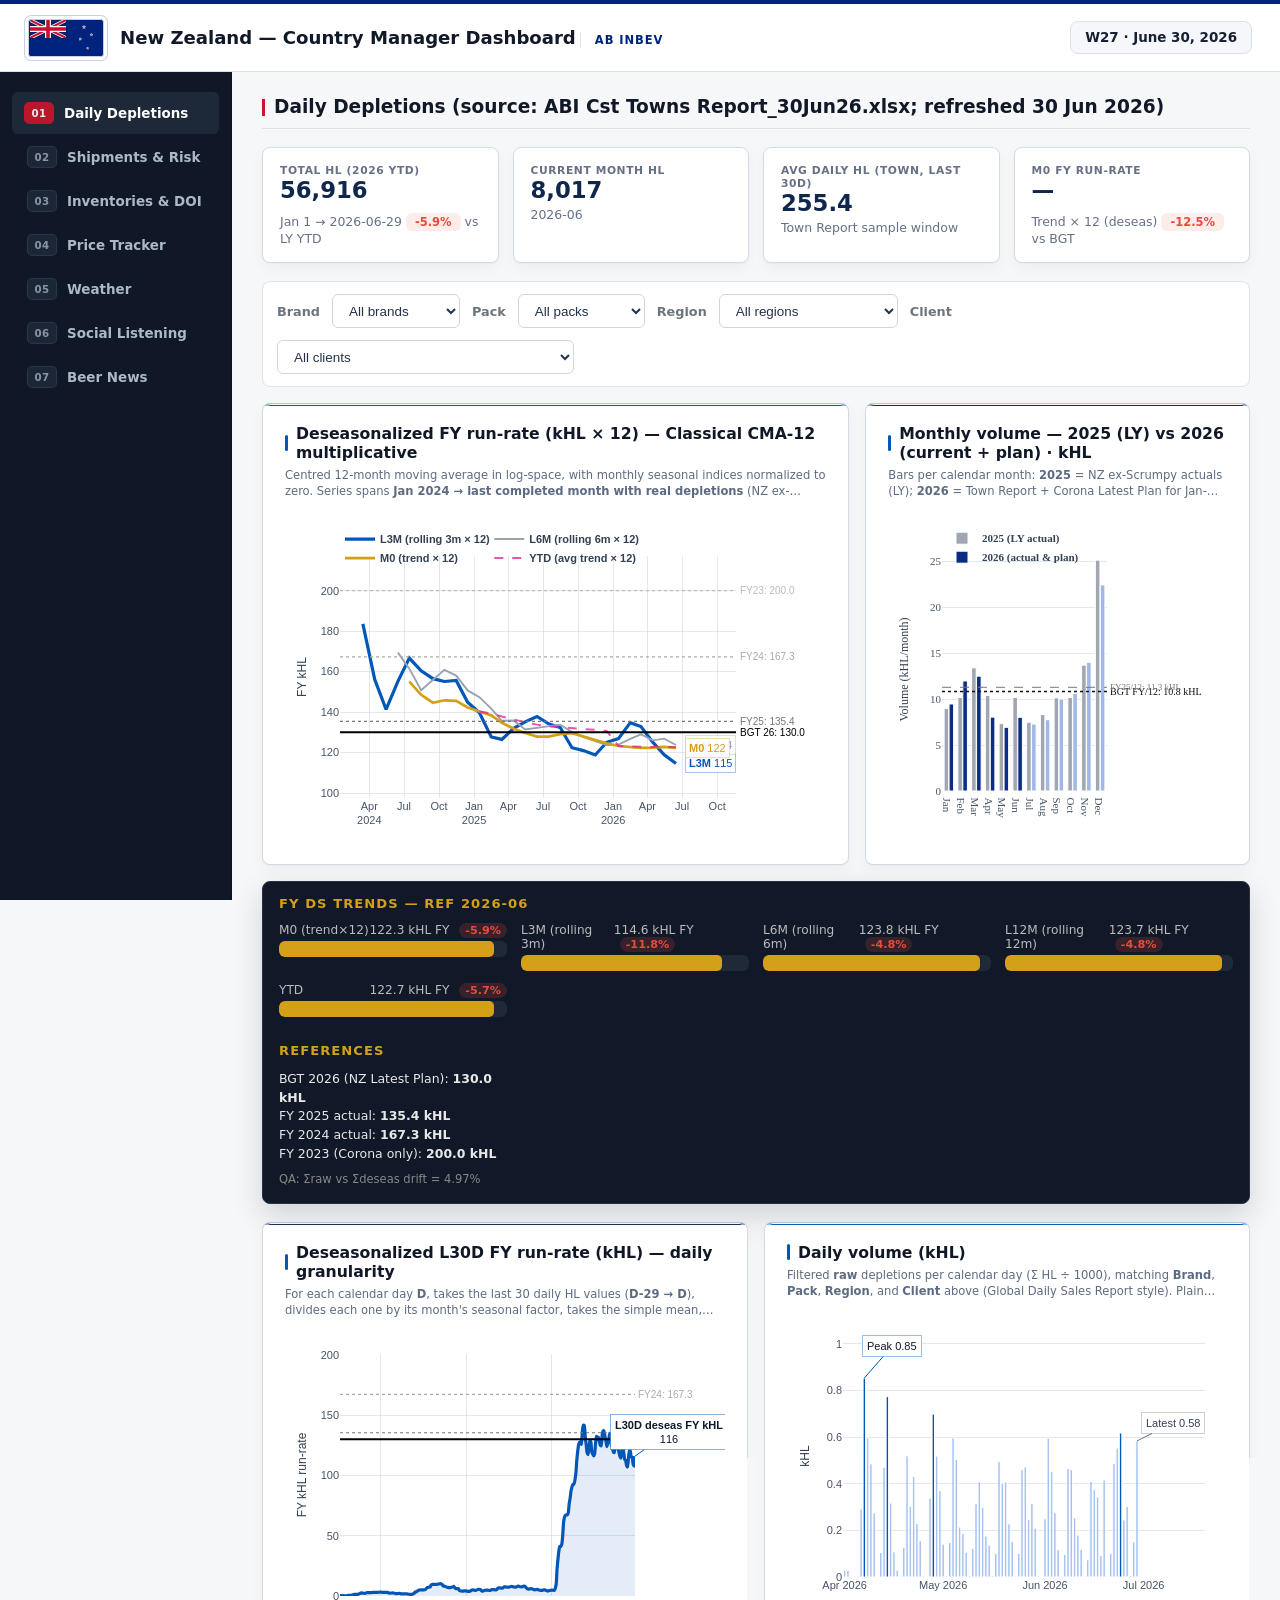
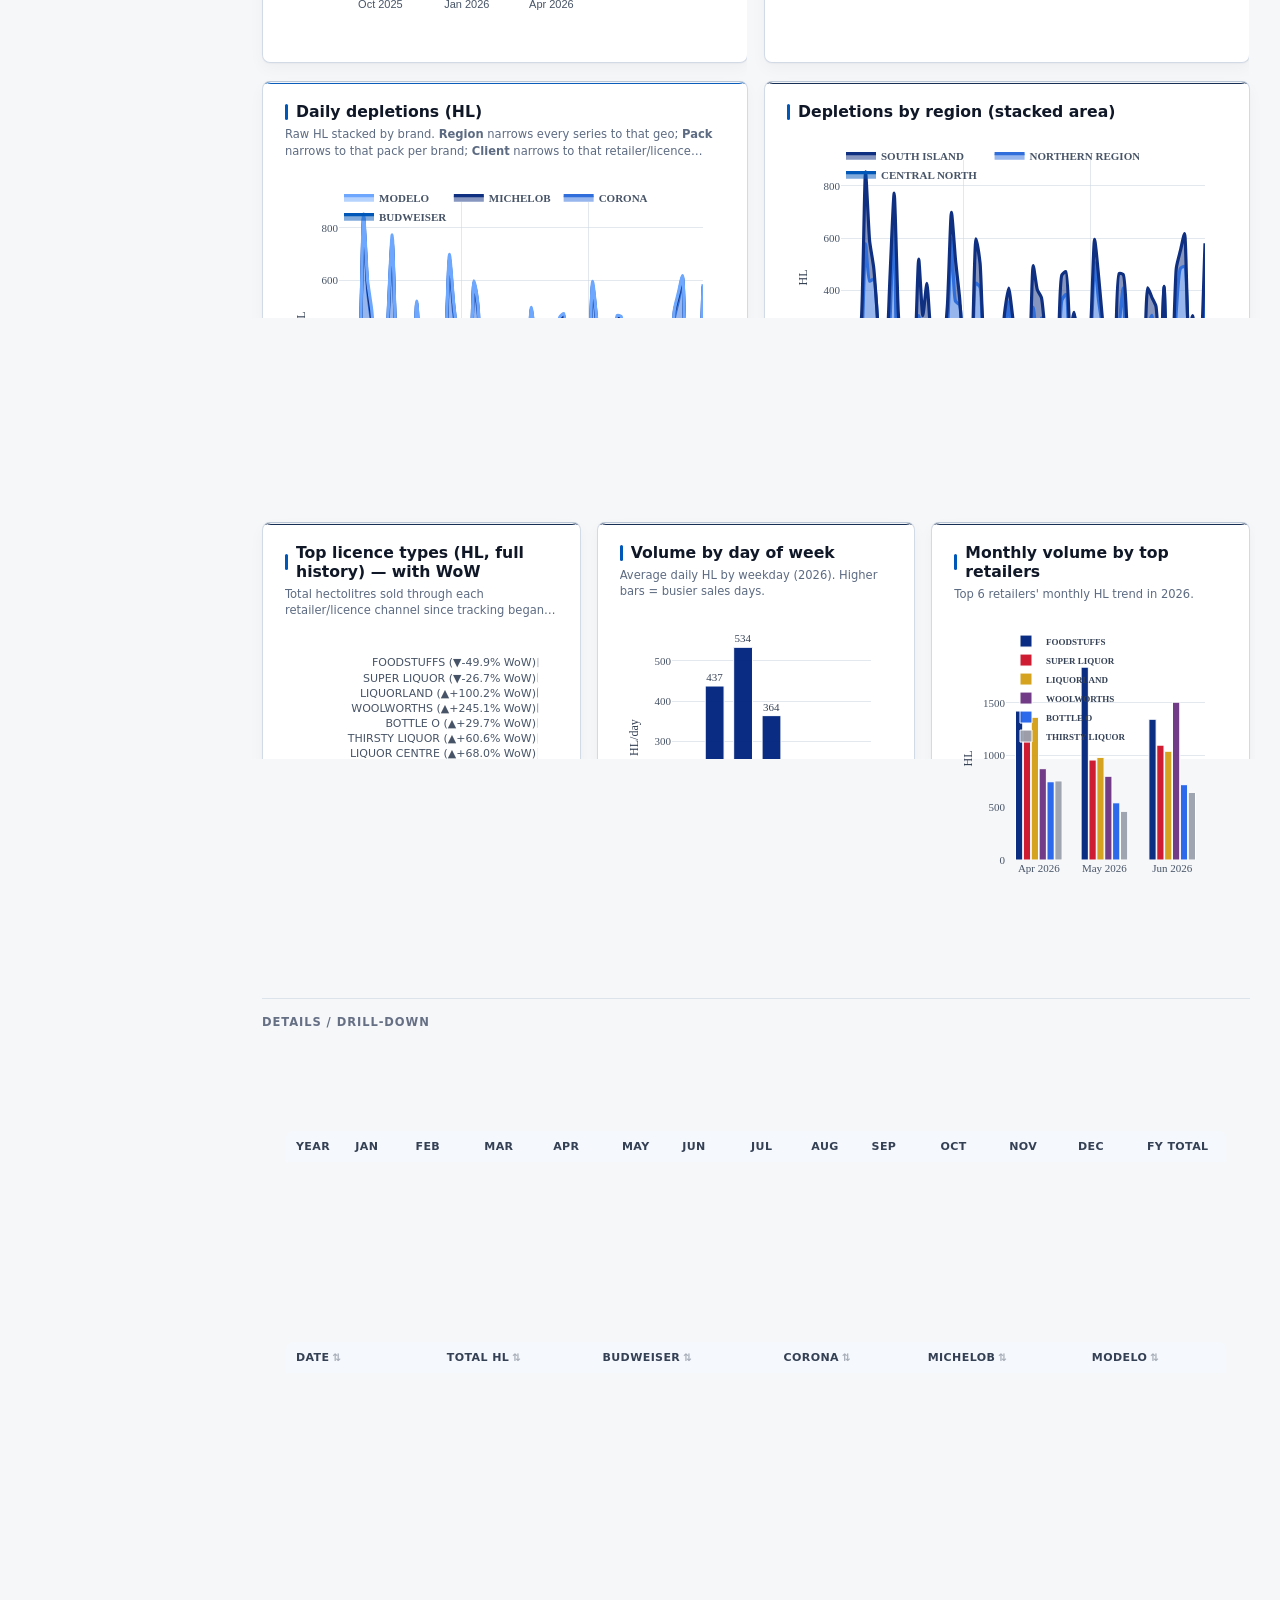
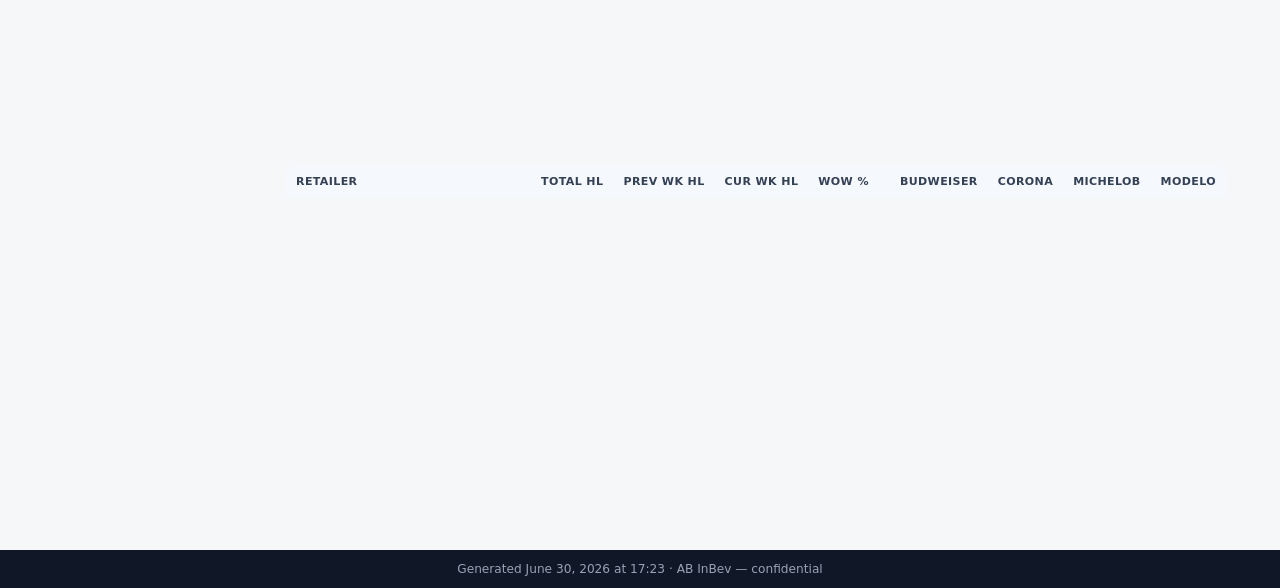
==== index.html @ 2a9cae38 "Update NZ dashboard W27" ====
<!DOCTYPE html>
<html lang="en">
<head>
<meta charset="UTF-8">
<meta name="viewport" content="width=device-width, initial-scale=1.0">
<title>New Zealand — Country Manager Dashboard | W27 2026-06-30</title>
<script src="https://cdn.plot.ly/plotly-2.35.2.min.js"></script>
<style>
*{margin:0;padding:0;box-sizing:border-box}
:root{
  --nz-blue:#00247D;--nz-red:#CC142B;--abi-gold:#D4A017;
  --positive:#27AE60;--negative:#E74C3C;--neutral:#6C757D;
  --bg-light:#F4F6F9;--card:#FFF;--sidebar-dark:#1A1D23;--sidebar-hover:#2D3139;
  --m1-green:#27AE60;--hnk-purple:#6C3483;
  --corona:#FDB813;--budweiser:#C8102E;--michelob:#002855;--modelo:#C5913C;--stella:#9B1B30;
}
body{font-family:'Segoe UI',system-ui,-apple-system,sans-serif;background:var(--bg-light);color:#333;display:flex;flex-direction:column;min-height:100vh}
header{background:var(--nz-blue);color:#fff;display:flex;align-items:center;padding:0 24px;height:72px;gap:16px;position:sticky;top:0;z-index:100;box-shadow:0 2px 10px rgba(0,0,0,.18)}
header svg{flex-shrink:0;width:74px !important;height:37px !important;aspect-ratio:2/1;display:block;background:#00247D;border:1px solid #C9D3E0;border-radius:3px;box-shadow:0 0 0 3px #FFFFFF,0 1px 2px rgba(16,24,40,.14)}
header h1{font-size:1.28rem;font-weight:600;flex:1;letter-spacing:.02em}
header .abi-mark{font-size:.72rem;font-weight:700;color:var(--abi-gold);text-transform:uppercase;letter-spacing:.12em;border-left:1px solid rgba(255,255,255,.25);padding-left:14px;margin-left:4px}
header .week-badge{background:rgba(255,255,255,.12);padding:7px 16px;border-radius:22px;font-size:.84rem;white-space:nowrap;border:1px solid rgba(255,255,255,.2)}
.layout{display:flex;flex:1;min-height:0}
nav{width:228px;min-width:228px;background:var(--sidebar-dark);color:#b8bcc4;padding:14px 0;position:sticky;top:72px;height:calc(100vh - 72px);overflow-y:auto;border-right:1px solid #0f1114}
nav a{display:flex;align-items:center;gap:10px;padding:11px 20px;color:#9aa0ac;text-decoration:none;font-size:.87rem;border-left:3px solid transparent;transition:background .15s,color .15s,border-color .15s}
nav a:hover,nav a.active{background:var(--sidebar-hover);color:#fff;border-left-color:var(--nz-red)}
nav a .icon{font-size:1.05rem;width:24px;text-align:center;opacity:.9}
main{flex:1;padding:22px 26px;max-width:calc(100vw - 228px);overflow-x:auto}
.section{display:none;animation:fade .25s ease}
.section.active{display:block}
@keyframes fade{from{opacity:.55}to{opacity:1}}
.cards{display:grid;grid-template-columns:repeat(auto-fit,minmax(170px,1fr));gap:14px;margin-bottom:20px}
.card{background:var(--card);border-radius:11px;padding:18px 20px;box-shadow:0 1px 5px rgba(0,0,0,.07);border:1px solid #e8ebf0}
.card .label{font-size:.74rem;color:var(--neutral);text-transform:uppercase;letter-spacing:.55px;margin-bottom:5px;font-weight:600}
.card .value{font-size:1.55rem;font-weight:700;color:var(--nz-blue);line-height:1.15}
.card .sub{font-size:.8rem;color:var(--neutral);margin-top:4px}
.card .badge{display:inline-block;padding:2px 9px;border-radius:10px;font-size:.72rem;font-weight:600;margin-top:6px}
.badge-pos{background:#e8f8ee;color:var(--positive)}
.badge-neg{background:#fdecea;color:var(--negative)}
.badge-warn{background:#fff8e6;color:#c27c00}
.chart-container{background:var(--card);border-radius:11px;padding:18px 20px;margin-bottom:18px;box-shadow:0 1px 5px rgba(0,0,0,.06);border:1px solid #e8ebf0;overflow:hidden}
.chart-title{font-size:1.02rem;font-weight:600;margin-bottom:4px;color:var(--nz-blue)}
.chart-subtitle{font-size:.72rem;color:var(--neutral);margin-bottom:12px;font-style:italic;line-height:1.4}
.filters{display:flex;gap:12px;margin-bottom:14px;flex-wrap:wrap;align-items:center}
.filters select{padding:7px 12px;border:1px solid #cfd4dc;border-radius:7px;font-size:.84rem;background:#fff}
.filters label{font-size:.8rem;color:var(--neutral);font-weight:600}
.depl-filters-bar{margin-top:4px;margin-bottom:16px;padding:12px 14px;background:#f8fafc;border:1px solid #e5e7eb;border-radius:10px}
table.data-tbl{width:100%;border-collapse:collapse;font-size:.8rem}
table.data-tbl th{padding:9px 10px;text-align:left;font-weight:600;border-bottom:2px solid #dee2e6;white-space:nowrap}
table.data-tbl td{padding:7px 10px;border-bottom:1px solid #eef0f4}
table.data-tbl tr:hover td{background:#f7f9fc}
table.data-tbl th.sortable{cursor:pointer;user-select:none;position:relative}
table.data-tbl th.sortable:hover{background:#e2e6ed}
table.data-tbl th.sortable .sort-icon{font-size:.65rem;opacity:.4;margin-left:3px}
table.data-tbl th.sortable.asc .sort-icon{opacity:1}
table.data-tbl th.sortable.desc .sort-icon{opacity:1}
.scroll-tbl{max-height:420px;overflow:auto;border:1px solid #e4e7ed;border-radius:8px}
.scroll-tbl table.data-tbl th{position:sticky;top:0;z-index:2;background:#fff}
.status-ok{color:var(--positive);font-weight:700}
.status-okx{color:#c27c00;font-weight:700}
.status-nok{color:var(--negative);font-weight:700}
.th-abi{background:var(--nz-blue)!important;color:#fff!important}
.th-m1{background:#5a5f66!important;color:#fff!important}
.th-hnk{background:var(--hnk-purple)!important;color:#fff!important}
.insight-box{background:linear-gradient(135deg,#eef2fb,#fff);border:1px solid #d4dcf0;border-radius:10px;padding:18px 20px;margin:16px 0}
.insight-box h3{font-size:.95rem;color:var(--nz-blue);margin-bottom:8px}
.insight-box p{font-size:.84rem;line-height:1.55;color:#444}
.gr-alert{border-left:4px solid var(--negative);background:#fff5f5}
.depl-main-row{display:flex;gap:18px;align-items:stretch;flex-wrap:wrap}
.depl-chart-wrap{flex:1;min-width:280px}
.fy-side-panel{width:300px;min-width:260px;background:#2C2C2C;color:#e8e8e8;border-radius:10px;padding:16px 18px;box-shadow:inset 0 0 0 1px #444}
.fy-side-panel h4{font-size:.82rem;text-transform:uppercase;letter-spacing:.08em;color:var(--abi-gold);margin-bottom:14px}
.fy-bar-row{margin-bottom:12px}
.fy-bar-label{display:flex;justify-content:space-between;font-size:.76rem;color:#bbb;margin-bottom:4px}
.fy-bar-track{height:22px;background:#1a1a1a;border-radius:5px;overflow:hidden;position:relative}
.fy-bar-fill{height:100%;border-radius:5px;background:linear-gradient(90deg,#3d5a99,var(--abi-gold));transition:width .4s ease}
.fy-bar-val{font-size:.78rem;margin-top:4px;color:#ccc;display:flex;justify-content:space-between;align-items:center}
.fy-badge{font-size:.68rem;padding:2px 7px;border-radius:8px;font-weight:700}
.risky{background:#fff5f5!important}
.news-card{background:var(--card);border-radius:10px;padding:18px 20px;margin-bottom:14px;box-shadow:0 1px 4px rgba(0,0,0,.06);border-left:4px solid var(--nz-blue)}
.news-card.high{border-left-color:var(--nz-red)}
.news-card.medium{border-left-color:var(--abi-gold)}
.news-card h3{font-size:1rem;margin-bottom:6px}
.news-card h3 a{color:#1a1a1a;text-decoration:none}
.news-card h3 a:hover{color:var(--nz-blue);text-decoration:underline}
.news-card .meta{font-size:.76rem;color:var(--neutral);margin-bottom:8px}
.news-card .meta a{color:var(--nz-blue)}
.news-card p{font-size:.86rem;line-height:1.5;color:#555}
.exec-box{background:var(--nz-blue);color:#fff;border-radius:10px;padding:22px;margin-top:18px}
.exec-box h3{font-size:1.02rem;margin-bottom:12px;color:var(--abi-gold)}
.exec-box li{margin-bottom:8px;font-size:.88rem;line-height:1.5}
.weather-frame-wrap{background:var(--card);border-radius:11px;border:1px solid #e8ebf0;box-shadow:0 1px 5px rgba(0,0,0,.06);overflow:hidden;height:calc(100vh - 180px);min-height:720px}
.weather-frame-wrap iframe{width:100%;height:100%;border:0;display:block;background:#f4f5f6}
.section-title{font-size:1.28rem;font-weight:700;color:var(--nz-blue);margin-bottom:18px;padding-bottom:10px;border-bottom:2px solid var(--nz-blue)}
.social-post{background:var(--card);border-radius:8px;padding:12px;margin-bottom:10px;box-shadow:0 1px 3px rgba(0,0,0,.05);display:flex;gap:12px;align-items:flex-start;border:1px solid #eef0f4}
.social-post .sent-badge{width:7px;min-height:36px;border-radius:4px;flex-shrink:0}
.sent-pos{background:var(--positive)}
.sent-neg{background:var(--negative)}
.sent-neu{background:var(--neutral)}
.social-post .text{flex:1;font-size:.8rem;color:#555;line-height:1.4}
.social-post .brand-tag{font-size:.74rem;font-weight:600;color:var(--nz-blue)}
.competitor-card{background:var(--card);border-radius:10px;padding:15px;margin-bottom:11px;box-shadow:0 1px 4px rgba(0,0,0,.05);border:1px solid #eef0f4}
.stock-doi-row{display:flex;gap:18px;align-items:stretch;flex-wrap:wrap}
.stock-doi-row>.chart-container{flex:1;min-width:300px}
footer{background:var(--sidebar-dark);color:#777;text-align:center;padding:12px;font-size:.76rem;margin-top:auto}
@media(max-width:960px){nav{display:none}main{max-width:100vw;padding:16px}.weather-frame-wrap{height:calc(100vh - 200px);min-height:560px}.fy-side-panel{width:100%}.stock-doi-row{flex-direction:column}}

.badge-warn{background:#FFF4D6;color:#7A5800}
.fy-pos{background:rgba(39,174,96,.18);color:#27AE60;padding:1px 6px;border-radius:8px;font-size:.7rem;font-weight:700;margin-left:6px}
.fy-neg{background:rgba(231,76,60,.18);color:#E74C3C;padding:1px 6px;border-radius:8px;font-size:.7rem;font-weight:700;margin-left:6px}
.fy-bar-fill{display:block;height:100%;border-radius:5px}


/* Executive visual refresh - presentation only, no data changes */
:root{
  --page-bg:#EEF2F6;
  --surface:#FFFFFF;
  --surface-soft:#F8FAFC;
  --ink:#162033;
  --muted:#667085;
  --line:#D9E1EA;
  --line-soft:#E8EDF3;
  --nav-ink:#263247;
  --shadow-sm:0 1px 2px rgba(16,24,40,.05);
  --shadow-md:0 10px 24px rgba(16,24,40,.08);
}
html{background:var(--page-bg)}
body{
  background:radial-gradient(circle at top left,rgba(0,36,125,.08),transparent 340px),
             linear-gradient(180deg,#F8FAFC 0%,var(--page-bg) 34%,#EAF0F6 100%);
  color:var(--ink);
  font-family:Aptos,'Segoe UI',system-ui,-apple-system,BlinkMacSystemFont,sans-serif;
}
header{
  height:76px;
  padding:0 28px;
  background:linear-gradient(90deg,#071A35 0%,#002B70 52%,#083E7D 100%);
  border-bottom:1px solid rgba(255,255,255,.12);
  box-shadow:0 12px 30px rgba(7,26,53,.18);
}
header svg{
  width:76px!important;
  height:38px!important;
  border-radius:6px;
  border:1px solid rgba(255,255,255,.75);
  box-shadow:0 8px 18px rgba(0,0,0,.18);
}
header h1{font-size:1.16rem;font-weight:650;letter-spacing:0}
header .abi-mark{color:#F2C94C;border-left:1px solid rgba(255,255,255,.22);letter-spacing:.10em}
header .week-badge{
  border-radius:6px;
  padding:8px 14px;
  background:rgba(255,255,255,.10);
  border:1px solid rgba(255,255,255,.22);
  box-shadow:inset 0 1px 0 rgba(255,255,255,.12);
}
.layout{background:transparent}
nav{
  width:236px;
  min-width:236px;
  top:76px;
  height:calc(100vh - 76px);
  padding:18px 12px;
  background:rgba(255,255,255,.94);
  color:var(--nav-ink);
  border-right:1px solid var(--line);
  box-shadow:8px 0 26px rgba(16,24,40,.05);
}
nav a{
  min-height:42px;
  margin:2px 0;
  padding:10px 12px;
  color:#4B5565;
  border-left:0;
  border-radius:8px;
  font-weight:600;
  letter-spacing:0;
}
nav a:hover{background:#F2F6FB;color:#102A56}
nav a.active{
  background:#EAF1FC;
  color:#0B3472;
  border-left:0;
  box-shadow:inset 0 0 0 1px #C9D8F0;
}
nav a.active::after{
  content:'';
  margin-left:auto;
  width:6px;
  height:6px;
  border-radius:50%;
  background:var(--nz-red);
}
nav a .icon{
  width:26px;
  height:26px;
  display:inline-grid;
  place-items:center;
  border-radius:7px;
  background:#EEF3FA;
  color:#183B70;
  font-size:.72rem;
  font-weight:800;
  line-height:1;
}
nav a.active .icon{background:#0B3472;color:#fff}
main{max-width:calc(100vw - 236px);padding:28px 34px 34px}
.section{animation:fade .18s ease}
.section-title{
  margin:0 0 18px;
  padding:0 0 12px;
  border-bottom:1px solid var(--line);
  color:#12294B;
  font-size:1.22rem;
  font-weight:700;
  letter-spacing:0;
}
.section-title::before{
  content:'';
  display:inline-block;
  width:4px;
  height:19px;
  margin-right:10px;
  border-radius:3px;
  background:var(--nz-red);
  vertical-align:-3px;
}
.cards{gap:16px;margin-bottom:20px;grid-template-columns:repeat(auto-fit,minmax(190px,1fr))}
.card,.chart-container,.competitor-card,.social-post,.news-card,.insight-box,.exec-box,.weather-frame-wrap,.fy-side-panel{border-radius:8px}
.card{
  position:relative;
  padding:18px 18px 17px;
  background:linear-gradient(180deg,#FFFFFF 0%,#FBFCFE 100%);
  border:1px solid var(--line-soft);
  box-shadow:var(--shadow-sm);
}
.card::before{
  content:'';
  position:absolute;
  top:0;
  left:0;
  right:0;
  height:3px;
  border-radius:8px 8px 0 0;
  background:linear-gradient(90deg,#0B3472,#CC142B,#D4A017);
  opacity:.82;
}
.card .label,.card .lbl{color:#667085;font-size:.68rem;letter-spacing:.08em;text-transform:uppercase;font-weight:700}
.card .value,.card .val{color:#102A56;font-size:1.48rem;font-weight:750;line-height:1.15}
.card .sub{color:#667085}
.card .badge,.badge-pos,.badge-neg,.badge-warn{border-radius:999px;font-weight:700}
.chart-container{
  padding:20px 22px;
  margin-bottom:20px;
  background:rgba(255,255,255,.96);
  border:1px solid var(--line-soft);
  box-shadow:var(--shadow-sm);
}
.chart-container:hover,.card:hover{box-shadow:var(--shadow-md)}
.chart-title{color:#182B49;font-size:.98rem;font-weight:700;letter-spacing:0}
.chart-subtitle{
  max-width:1180px;
  color:#697386;
  font-size:.73rem;
  font-style:normal;
  line-height:1.45;
}
.filters,.depl-filters-bar{
  background:rgba(255,255,255,.82);
  border:1px solid var(--line-soft);
  border-radius:8px;
  padding:12px 14px;
  box-shadow:var(--shadow-sm);
}
.filters select{min-height:34px;border-radius:7px;border-color:#CBD5E1;color:#24324A}
.scroll-tbl{border-radius:8px;border:1px solid var(--line-soft)}
table.data-tbl{font-size:.78rem}
table.data-tbl th{
  padding:10px 11px;
  background:#F5F8FC;
  color:#344054;
  border-bottom:1px solid #D9E1EA;
  font-size:.72rem;
  text-transform:uppercase;
  letter-spacing:.04em;
}
table.data-tbl td{padding:9px 11px;color:#344054;border-bottom:1px solid #EEF2F6}
table.data-tbl tr:nth-child(even) td{background:#FBFCFE}
table.data-tbl tr:hover td{background:#EEF5FF}
.scroll-tbl table.data-tbl th{background:#F5F8FC}
.th-abi{background:#123A70!important}.th-m1{background:#475467!important}.th-hnk{background:#6C3483!important}
.fy-side-panel{
  background:linear-gradient(180deg,#172033 0%,#101828 100%);
  border:1px solid rgba(255,255,255,.08);
  box-shadow:var(--shadow-md);
}
.fy-bar-track{border-radius:6px;background:#0B1220}
.fy-bar-fill{background:linear-gradient(90deg,#0B5CAD,#D4A017)}
.insight-box,.competitor-card,.social-post,.news-card{
  background:#FFFFFF;
  border:1px solid var(--line-soft);
  box-shadow:var(--shadow-sm);
}
.insight-box{background:#FFFFFF}
.insight-box h3{color:#123A70}
.news-card{border-left:4px solid #123A70}
.news-card.abi{border-left-color:#D4A017}
.news-card.competitor{border-left-color:#6C3483}
.news-card.craft{border-left-color:#0B7A75}
.news-card.market{border-left-color:#3B82F6}
.news-card.regulatory{border-left-color:#CC142B}
.news-card h3{font-size:.98rem;line-height:1.3}
.news-card p{color:#475467;line-height:1.55}
.exec-box{
  background:linear-gradient(135deg,#102A56,#071A35);
  box-shadow:var(--shadow-md);
}
.weather-frame-wrap{border:1px solid var(--line-soft);box-shadow:var(--shadow-sm)}
footer{background:#101828;color:#98A2B3}
@media(max-width:1100px){
  #sec-prices div[style*="grid-template-columns:1fr 1fr"]{grid-template-columns:1fr!important}
}
@media(max-width:960px){
  header{min-height:82px;height:auto;padding:12px 16px;flex-wrap:wrap}
  header h1{font-size:1rem;min-width:220px}
  header .week-badge{margin-left:92px}
  nav{display:none}
  main{max-width:100vw;padding:18px 16px 28px}
  .cards{grid-template-columns:1fr}
  .chart-container{padding:16px}
}

/* Executive visual refresh v2 - data visualization polish only */
body{
  background:#F6F7F9;
  color:#172033;
}
header{
  height:72px;
  padding:0 28px;
  background:#FFFFFF;
  color:#172033;
  border-top:4px solid #00247D;
  border-bottom:1px solid #D9E1EA;
  box-shadow:none;
}
header svg{
  width:72px!important;
  height:36px!important;
  border-radius:4px;
  border:1px solid #D8DEE8;
  box-shadow:none;
}
header h1{
  color:#111827;
  font-size:1.13rem;
  font-weight:700;
}
header .abi-mark{
  color:#00247D;
  border-left:1px solid #D9E1EA;
  letter-spacing:.08em;
}
header .week-badge{
  color:#172033;
  background:#F5F7FA;
  border:1px solid #D9E1EA;
  border-radius:8px;
  box-shadow:none;
  font-weight:650;
}
nav{
  width:232px;
  min-width:232px;
  top:72px;
  height:calc(100vh - 72px);
  padding:18px 12px;
  background:#101828;
  color:#D0D5DD;
  border-right:1px solid #0B1220;
  box-shadow:none;
}
nav a{
  min-height:42px;
  padding:10px 12px;
  color:#AEB7C5;
  border-left:3px solid transparent;
  border-radius:6px;
  font-size:.84rem;
  font-weight:600;
}
nav a:hover{
  background:#172033;
  color:#FFFFFF;
}
nav a.active{
  background:#1D2939;
  color:#FFFFFF;
  border-left-color:#CC142B;
  box-shadow:none;
}
nav a.active::after{display:none}
nav a .icon{
  width:30px;
  height:22px;
  border-radius:5px;
  background:#1D2939;
  color:#98A2B3;
  border:1px solid rgba(255,255,255,.08);
  font-size:.64rem;
  font-weight:750;
  letter-spacing:.04em;
}
nav a.active .icon{
  background:#CC142B;
  color:#FFFFFF;
  border-color:#CC142B;
}
main{
  max-width:calc(100vw - 232px);
  padding:24px 30px 34px;
}
.section-title{
  margin:0 0 18px;
  padding:0 0 11px;
  border-bottom:1px solid #D9E1EA;
  color:#111827;
  font-size:1.16rem;
  font-weight:750;
}
.section-title::before{
  width:3px;
  height:17px;
  margin-right:9px;
  border-radius:0;
  background:#CC142B;
}
.cards{
  gap:14px;
  margin-bottom:18px;
  grid-template-columns:repeat(auto-fit,minmax(180px,1fr));
}
.card,
.chart-container,
.competitor-card,
.social-post,
.news-card,
.insight-box,
.exec-box,
.weather-frame-wrap,
.fy-side-panel{
  border-radius:8px;
}
.card{
  padding:16px 17px;
  background:#FFFFFF;
  border:1px solid #DDE3EA;
  box-shadow:none;
}
.card::before{display:none}
.card:hover,
.chart-container:hover{
  box-shadow:none;
}
.card .label,
.card .lbl{
  color:#667085;
  font-size:.67rem;
  letter-spacing:.055em;
  text-transform:uppercase;
  font-weight:750;
}
.card .value,
.card .val{
  color:#0F274F;
  font-size:1.42rem;
  font-weight:760;
}
.card .sub{
  color:#667085;
  font-size:.78rem;
}
.chart-container{
  padding:18px 20px;
  margin-bottom:18px;
  background:#FFFFFF;
  border:1px solid #DDE3EA;
  box-shadow:none;
}
.chart-title{
  color:#111827;
  font-size:.96rem;
  font-weight:750;
}
.chart-subtitle{
  color:#667085;
  font-size:.72rem;
  line-height:1.42;
}
.filters,
.depl-filters-bar{
  background:#FFFFFF;
  border:1px solid #DDE3EA;
  border-radius:8px;
  box-shadow:none;
}
.filters select{
  border-color:#D0D5DD;
  border-radius:6px;
}
.scroll-tbl{
  border:1px solid #DDE3EA;
  border-radius:8px;
}
table.data-tbl{
  font-size:.77rem;
}
table.data-tbl th{
  padding:9px 10px;
  background:#F8FAFC;
  color:#344054;
  border-bottom:1px solid #D0D5DD;
  font-size:.69rem;
  letter-spacing:.035em;
  text-transform:uppercase;
}
table.data-tbl td{
  padding:8px 10px;
  color:#344054;
  border-bottom:1px solid #EEF2F6;
}
table.data-tbl tr:nth-child(even) td{
  background:#FCFCFD;
}
table.data-tbl tr:hover td{
  background:#F3F6FA;
}
.th-abi{background:#0F274F!important}
.th-m1{background:#475467!important}
.th-hnk{background:#5B2A86!important}
.badge-pos,
.badge-neg,
.badge-warn,
.card .badge{
  border-radius:6px;
  font-weight:700;
}
.fy-side-panel{
  background:#111827;
  border:1px solid #1F2937;
  box-shadow:none;
}
.fy-bar-track{
  background:#1F2937;
}
.fy-bar-fill{
  background:#D4A017;
}
.insight-box,
.competitor-card,
.social-post,
.news-card{
  background:#FFFFFF;
  border:1px solid #DDE3EA;
  box-shadow:none;
}
.insight-box{
  background:#F8FAFC;
}
.news-card{
  border-left:3px solid #00247D;
  padding:16px 18px;
}
.news-card h3{
  color:#111827;
  font-size:.95rem;
  line-height:1.32;
}
.news-card p{
  color:#475467;
  line-height:1.5;
}
.exec-box{
  background:#0F274F;
  box-shadow:none;
}
.weather-frame-wrap{
  border:1px solid #DDE3EA;
  box-shadow:none;
}
footer{
  background:#101828;
  color:#98A2B3;
}
@media(max-width:960px){
  header{min-height:78px;height:auto;padding:12px 16px}
  header .week-badge{margin-left:88px}
  main{max-width:100vw;padding:18px 16px 28px}
  .cards{grid-template-columns:1fr}
}


/* Executive UX workbench - layout only, no data or backend changes */
.ux-grid{display:grid;gap:16px;align-items:stretch;margin:0 0 18px}
.ux-grid>.chart-container,.ux-grid>.weather-frame-wrap,.ux-grid>.insight-box,.ux-grid>.exec-box{min-width:0;margin:0!important}
.ux-grid-60-40{grid-template-columns:minmax(0,1.45fr) minmax(330px,.95fr)}
.ux-grid-65-35{grid-template-columns:minmax(0,1.65fr) minmax(320px,.85fr)}
.ux-grid-55-45{grid-template-columns:minmax(0,1.2fr) minmax(330px,1fr)}
.ux-grid-2{grid-template-columns:repeat(2,minmax(0,1fr))}
.ux-grid-3{grid-template-columns:repeat(3,minmax(0,1fr))}
.ux-drilldown{border-top:1px solid #DDE3EA;padding-top:16px;margin-top:4px}
.ux-drilldown::before{content:'Details / drill-down';display:block;margin:0 0 12px;color:#667085;font-size:.72rem;font-weight:800;letter-spacing:.08em;text-transform:uppercase}
.ux-compact-chart .chart-subtitle,.ux-layout-ready .chart-subtitle{display:-webkit-box;-webkit-line-clamp:2;-webkit-box-orient:vertical;overflow:hidden}
.ux-layout-ready .chart-container{overflow:hidden}
#sec-depletions .ux-grid-60-40 + .ux-fy-strip{margin:-2px 0 18px}
#sec-depletions .ux-fy-strip .fy-side-panel{width:auto;min-width:0;padding:14px 16px;display:grid;grid-template-columns:repeat(4,minmax(130px,1fr));gap:12px 14px;align-items:start}
#sec-depletions .ux-fy-strip .fy-side-panel h4{grid-column:1/-1;margin:0}
#sec-depletions .ux-fy-strip .fy-bar-row{margin:0}
#sec-depletions .ux-fy-strip .fy-bar-track{height:16px}
#sec-social .social-post{min-height:0;align-items:flex-start}
#sec-social .social-post .text{display:-webkit-box;-webkit-line-clamp:3;-webkit-box-orient:vertical;overflow:hidden}
#sec-social .ux-social-posts{max-height:420px;overflow:auto}
#sec-news .ux-news-main{display:grid;grid-template-columns:minmax(0,1.55fr) minmax(330px,.85fr);gap:18px;align-items:start}
#sec-news .ux-news-feed,#sec-news .ux-news-aside,#sec-news .ux-news-radar{min-width:0}
#sec-news .ux-news-feed{max-height:820px;overflow:auto;padding-right:4px}
#sec-news .ux-news-aside{position:sticky;top:92px;display:flex;flex-direction:column;gap:12px;max-height:820px;overflow:auto}
#sec-news .ux-news-radar{display:grid;grid-template-columns:repeat(3,minmax(0,1fr));gap:12px;margin-top:18px}
#sec-news .news-card,#sec-news .insight-box,#sec-news .competitor-card,#sec-news .exec-box{margin:0 0 12px!important}
#sec-news .news-card p{display:-webkit-box;-webkit-line-clamp:2;-webkit-box-orient:vertical;overflow:hidden}
#sec-news .competitor-card{min-height:96px}
#sec-weather .weather-frame-wrap{height:680px!important;min-height:620px!important}
.ux-short-table .scroll-tbl,.ux-short-table.scroll-tbl{max-height:310px!important}
.ux-hidden-heading{display:none!important}
@media(max-width:1180px){
  .ux-grid-60-40,.ux-grid-65-35,.ux-grid-55-45,.ux-grid-2,.ux-grid-3,#sec-news .ux-news-main,#sec-news .ux-news-radar{grid-template-columns:1fr}
  #sec-news .ux-news-aside{position:static}
  #sec-depletions .ux-fy-strip .fy-side-panel{grid-template-columns:repeat(2,minmax(130px,1fr))}
}
@media(max-width:640px){
  #sec-depletions .ux-fy-strip .fy-side-panel{grid-template-columns:1fr}
  #sec-weather .weather-frame-wrap{height:620px!important}
}


/* Executive chart aesthetic finish - presentation only, no data/backend changes */
header svg{
  width:76px!important;
  height:38px!important;
  aspect-ratio:2/1;
  display:block;
  object-fit:cover;
  background:#00247D;
  border:1px solid #C7D0DD!important;
  border-radius:3px!important;
  box-shadow:0 0 0 3px #FFFFFF,0 0 0 4px #C9D3E0,0 1px 2px rgba(16,24,40,.14)!important;
}
.card,
.chart-container,
.insight-box,
.competitor-card,
.social-post,
.news-card,
.weather-frame-wrap{
  border-color:#D2DAE5!important;
  box-shadow:0 1px 2px rgba(16,24,40,.045),0 6px 16px rgba(16,24,40,.035)!important;
}
.chart-container{
  position:relative;
  overflow:hidden;
  padding:20px 22px 22px;
  background:#FFFFFF!important;
  border-top-color:#B9C5D4!important;
  box-shadow:0 1px 2px rgba(16,24,40,.045),0 6px 16px rgba(16,24,40,.035),inset 0 1px 0 #FFFFFF!important;
}
.ux-grid>.chart-container{margin:0!important}
.chart-container::before{
  content:'';
  position:absolute;
  top:0;
  left:0;
  right:0;
  height:2px;
  background:#0F274F;
  opacity:.96;
  pointer-events:none;
}
.chart-container::after{
  content:'';
  position:absolute;
  inset:0;
  border-radius:8px;
  box-shadow:inset 0 1px 0 rgba(255,255,255,.95);
  pointer-events:none;
}
.chart-container:has(#chart-deseas-main)::before,
.chart-container:has(#chart-daily-volume)::before,
.chart-container:has(#chart-daily)::before{background:#0057B8}
.chart-container:has(#chart-risk-origin)::before,
.chart-container:has(#chart-doi-sku)::before{background:#CC142B}
.chart-container:has(#chart-price-pack)::before,
.chart-container:has(#chart-price-pi)::before{background:#D4A017}
.chart-container:has(#chart-sentiment-donut)::before,
.chart-container:has(#chart-social-weeks)::before{background:#0B7A75}
.chart-title{
  display:flex;
  align-items:center;
  gap:8px;
  margin-bottom:5px;
  color:#101828!important;
  font-size:.98rem!important;
  font-weight:780!important;
}
.chart-title::before{
  content:'';
  width:3px;
  height:16px;
  border-radius:2px;
  background:#0057B8;
  box-shadow:none;
  flex:0 0 auto;
}
.chart-subtitle{
  color:#5D6B82!important;
  max-width:1120px;
}
.chart-container .js-plotly-plot{
  margin-top:8px;
}
.chart-container .plot-container,
.chart-container .svg-container{
  border-radius:6px;
}
.chart-container .main-svg{
  border-radius:6px;
}
.chart-container .gridlayer path{
  stroke-opacity:.55!important;
}
.chart-container .zerolinelayer path,
.chart-container .xlines-above path,
.chart-container .ylines-above path{
  stroke-opacity:.18!important;
}
.chart-container .plotly .bglayer .bg{
  fill:#FBFCFE!important;
}
.chart-container .plotly .hoverlayer .hovertext path.bg,
.chart-container .plotly .hoverlayer .hovertext rect.bg{
  fill:#101828!important;
  stroke:#101828!important;
  fill-opacity:.96!important;
  stroke-opacity:1!important;
}
.chart-container .plotly .hoverlayer .hovertext text,
.chart-container .plotly .hoverlayer .hovertext tspan{
  fill:#FFFFFF!important;
  opacity:1!important;
}
.chart-container .plotly .hoverlayer .hovertext .name{
  fill:#CBD5E1!important;
}
.chart-container .legendtext{
  font-weight:600!important;
}
.brand-logo-legend{
  display:flex;
  align-items:center;
  gap:10px;
  flex-wrap:wrap;
  margin:10px 0 0 96px;
  color:#475467;
  font-size:.70rem;
  font-weight:650;
}
.brand-logo-key{
  display:inline-flex;
  align-items:center;
  gap:6px;
  min-height:20px;
  white-space:nowrap;
}
.brand-logo-key img{
  width:auto;
  height:18px;
  display:block;
  filter:drop-shadow(0 1px 1px rgba(16,24,40,.10));
}
.brand-logo-key.abi-set{
  gap:3px;
}
.brand-logo-key.abi-set span:last-child{
  margin-left:4px;
}
.range-swatch{
  width:30px;
  height:6px;
  border-radius:999px;
  background:#D0D5DD;
  display:inline-block;
}
.scroll-tbl{
  background:#FFFFFF;
  box-shadow:inset 0 1px 0 rgba(255,255,255,.94)!important;
}
.fy-side-panel{
  border:1px solid #263244!important;
  box-shadow:0 12px 30px rgba(16,24,40,.16)!important;
}
.weather-frame-wrap{
  background:#FFFFFF!important;
}
@media(max-width:960px){
  header svg{
    width:68px!important;
    height:34px!important;
  }
  .chart-container{
    padding:17px 16px 19px;
  }
  .brand-logo-legend{
    margin-left:0;
  }
}
</style>
<script>
/* Executive Plotly polish - presentation only, no data changes */
(function(){
  if(window.__nzExecutivePlotlyPolish) return;
  window.__nzExecutivePlotlyPolish = true;

  function install(){
    if(!window.Plotly || window.Plotly.__nzExecutivePolished) return;
    window.Plotly.__nzExecutivePolished = true;
    var originalNewPlot = window.Plotly.newPlot.bind(window.Plotly);
    var originalReact = window.Plotly.react.bind(window.Plotly);

    function axis(ax){
      ax = ax || {};
      var out = {};
      Object.keys(ax).forEach(function(k){ out[k] = ax[k]; });
      out.showgrid = ax.showgrid !== false;
      out.gridcolor = 'rgba(203,213,225,.26)';
      out.gridwidth = ax.gridwidth || .5;
      out.zeroline = false;
      out.showline = ax.showline !== false;
      out.linewidth = ax.linewidth || 1;
      out.linecolor = '#D0D5DD';
      out.tickcolor = '#D0D5DD';
      out.ticks = ax.ticks || 'outside';
      out.ticklen = ax.ticklen || 3;
      out.automargin = ax.automargin !== false;
      out.tickfont = Object.assign({size:11, color:'#475467'}, ax.tickfont || {});
      out.titlefont = Object.assign({size:12, color:'#344054'}, ax.titlefont || {});
      return out;
    }

    function margins(m){
      m = m || {};
      return {
        l: Math.max(m.l || 0, 52),
        r: Math.max(m.r || 0, 22),
        t: Math.max(m.t || 0, 24),
        b: Math.max(m.b || 0, 40),
        pad: m.pad || 0
      };
    }

    function barOrientation(data){
      if(!Array.isArray(data)) return null;
      var bars = data.filter(function(t){ return t && t.type === 'bar'; });
      if(!bars.length) return null;
      return bars.some(function(t){ return t.orientation === 'h'; }) ? 'h' : 'v';
    }

    function polishLayout(layout, data){
      layout = layout || {};
      var out = {};
      Object.keys(layout).forEach(function(k){ out[k] = layout[k]; });
      out.paper_bgcolor = 'rgba(255,255,255,0)';
      out.plot_bgcolor = 'rgba(255,255,255,0)';
      out.colorway = layout.colorway || ['#0057B8','#D4A017','#667085','#27AE60','#CC142B','#7C3AED','#F2994A','#0B7A75'];
      out.bargap = layout.bargap == null ? .28 : layout.bargap;
      out.bargroupgap = layout.bargroupgap == null ? .08 : layout.bargroupgap;
      out.barcornerradius = layout.barcornerradius == null ? 3 : layout.barcornerradius;
      out.hovermode = layout.hovermode || 'x unified';
      out.separators = layout.separators || '.,';
      out.uniformtext = Object.assign({mode:'hide', minsize:10}, layout.uniformtext || {});
      out.font = Object.assign(
        {family:"Aptos, 'Segoe UI', system-ui, sans-serif", size:12, color:'#344054'},
        layout.font || {}
      );
      out.margin = margins(layout.margin);
      var hoverFont = Object.assign({color:'#FFFFFF', size:12}, (layout.hoverlabel && layout.hoverlabel.font) || {});
      hoverFont.color = '#FFFFFF';
      out.hoverlabel = Object.assign({}, layout.hoverlabel || {}, {
        bgcolor:'#101828',
        bordercolor:'#101828',
        align:'left',
        namelength:-1,
        font:hoverFont
      });
      out.legend = Object.assign(
        {orientation:'h', x:0, y:1.08, bgcolor:'rgba(255,255,255,0)', font:{size:11, color:'#475467'}},
        layout.legend || {}
      );
      out.xaxis = axis(layout.xaxis);
      out.yaxis = axis(layout.yaxis);
      out.xaxis.showline = false;
      out.yaxis.showline = false;
      out.xaxis.ticks = '';
      out.yaxis.ticks = '';
      var orient = barOrientation(data);
      if(orient === 'h') out.yaxis.showgrid = false;
      if(orient === 'v') out.xaxis.showgrid = false;
      return out;
    }

    function polishTrace(trace){
      if(!trace || typeof trace !== 'object') return trace;
      if(trace.type === 'bar'){
        trace.marker = trace.marker || {};
        trace.marker.line = trace.marker.line || {color:'#FFFFFF', width:1};
        if(trace.opacity == null) trace.opacity = .96;
        trace.cliponaxis = false;
      }
      if(trace.type === 'scatter' || (trace.mode && trace.mode.indexOf('lines') >= 0)){
        trace.line = trace.line || {};
        if(trace.line.width == null) trace.line.width = 2.4;
        trace.marker = trace.marker || {};
        if(trace.marker.size == null && trace.mode && trace.mode.indexOf('markers') >= 0) trace.marker.size = 7;
        trace.marker.line = trace.marker.line || {color:'#FFFFFF', width:1.2};
        trace.hoverlabel = trace.hoverlabel || {};
      }
      return trace;
    }

    function polishData(data){
      if(!Array.isArray(data)) return data;
      return data.map(polishTrace);
    }

    function chartId(gd){
      return typeof gd === 'string' ? gd : ((gd && gd.id) || '');
    }

    function copyLayout(layout){
      var out = {};
      layout = layout || {};
      Object.keys(layout).forEach(function(k){ out[k] = layout[k]; });
      return out;
    }

    function finite(v){
      var n = +v;
      return isFinite(n) ? n : null;
    }

    function compactNumber(v){
      v = finite(v);
      if(v == null) return '';
      if(Math.abs(v) >= 1000) return (v/1000).toFixed(v >= 10000 ? 0 : 1) + 'k';
      return v.toFixed(0);
    }

    function wholeHl(v){
      v = finite(v);
      if(v == null) return '';
      return v.toLocaleString('en-US', {maximumFractionDigits:0});
    }

    function doiLabel(v){
      v = finite(v);
      if(v == null) return '';
      if(Math.abs(v) < 1) return v.toFixed(1) + 'd';
      if(Math.abs(v) < 10) return v.toFixed(1).replace(/\.0$/, '') + 'd';
      return Math.round(v) + 'd';
    }

    function linePalette(id, idx){
      var blue = ['#0057B8','#2F6EDB','#0F2F80','#6EA8FE'];
      var gold = ['#D4A017','#B88900','#F2C94C'];
      var green = ['#0B7A75','#27AE60','#7BC67E'];
      if(id.indexOf('price') >= 0) return ['#0057B8','#D4A017','#27AE60','#CC142B'][idx % 4];
      if(id.indexOf('social') >= 0) return green[idx % green.length];
      if(id.indexOf('risk') >= 0 || id.indexOf('doi') >= 0) return ['#CC142B','#D4A017','#27AE60'][idx % 3];
      if(id.indexOf('deseas') >= 0 || id.indexOf('daily') >= 0 || id.indexOf('region') >= 0 || id.indexOf('lic') >= 0) return blue[idx % blue.length];
      return ['#0057B8','#D4A017','#667085','#27AE60','#CC142B'][idx % 5];
    }

    function seriesColor(id, trace, idx){
      var name = String((trace && trace.name) || '').toLowerCase();
      if(id === 'chart-deseas-main'){
        if(name.indexOf('l3m') >= 0) return '#0057B8';
        if(name.indexOf('m0') >= 0) return '#D4A017';
        if(name.indexOf('ytd') >= 0) return '#E91E63';
        if(name.indexOf('l6m') >= 0) return '#98A2B3';
        if(name.indexOf('l12') >= 0) return '#475467';
      }
      if(id === 'chart-deseas-daily-l30d' || id === 'chart-daily-volume') return '#0057B8';
      return linePalette(id, idx);
    }

    function rgba(hex, alpha){
      var h = String(hex || '#0057B8').replace('#','');
      if(h.length === 3) h = h.split('').map(function(c){return c+c;}).join('');
      var r = parseInt(h.slice(0,2),16), g = parseInt(h.slice(2,4),16), b = parseInt(h.slice(4,6),16);
      return 'rgba('+r+','+g+','+b+','+alpha+')';
    }

    function traceHasLines(t){
      return t && (t.type === 'scatter' || !t.type) && t.mode && t.mode.indexOf('lines') >= 0 && Array.isArray(t.x) && Array.isArray(t.y);
    }

    function isReferenceTrace(t){
      var name = String((t && t.name) || '').toLowerCase();
      var dash = t && t.line && t.line.dash;
      return !!dash || name.indexOf('guideline') >= 0 || name.indexOf('bgt') >= 0 || name.indexOf('budget') >= 0 || name.indexOf('fy2') >= 0 || name.indexOf('reference') >= 0 || name.indexOf('target') >= 0;
    }

    function lastFinitePoint(t){
      if(!t || !Array.isArray(t.x) || !Array.isArray(t.y)) return null;
      for(var i=t.y.length-1;i>=0;i--){
        var y = finite(t.y[i]);
        if(y != null && t.x[i] != null) return {x:t.x[i], y:y, index:i};
      }
      return null;
    }

    function formatChartValue(id, v){
      v = finite(v);
      if(v == null) return '';
      if(id.indexOf('volume') >= 0 || id.indexOf('daily') >= 0) return v >= 10 ? v.toFixed(0) : v.toFixed(2);
      if(id.indexOf('deseas') >= 0) return v.toFixed(0);
      return compactNumber(v);
    }

    function locColor(name){
      name = String(name || '').toLowerCase();
      if(name.indexOf('auck') >= 0 || name.indexOf('tidal') >= 0) return '#0F2F80';
      if(name.indexOf('well') >= 0 || name.indexOf('wgn') >= 0) return '#CC142B';
      if(name.indexOf('christ') >= 0 || name.indexOf('chch') >= 0) return '#D4A017';
      return '#667085';
    }

    function doiColor(v){
      v = finite(v);
      if(v == null) return '#98A2B3';
      if(v < 15) return '#CC142B';
      if(v < 30) return '#F2C94C';
      if(v > 90) return '#D4A017';
      return '#27AE60';
    }

    function enhanceStockLocation(data, layout){
      var bars = (data || []).filter(function(t){ return t && t.type === 'bar'; });
      if(!bars.length || !Array.isArray(bars[0].x) || !Array.isArray(bars[0].y)) return;
      var cats = bars[0].x.slice();
      var totals = cats.map(function(cat, i){
        return {
          cat: cat,
          total: bars.reduce(function(sum, t){ return sum + (+((t.y || [])[i] || 0)); }, 0),
          index: i
        };
      }).sort(function(a,b){
        var at = String(a.cat).toLowerCase().indexOf('total') >= 0;
        var bt = String(b.cat).toLowerCase().indexOf('total') >= 0;
        if(at !== bt) return at ? -1 : 1;
        return b.total - a.total;
      });
      var maxTotal = Math.max.apply(null, totals.map(function(d){ return d.total; }).concat([1]));
      bars.forEach(function(t){
        var oldY = t.y || [];
        t.orientation = 'h';
        t.y = totals.map(function(d){ return d.cat; });
        t.x = totals.map(function(d){ return +oldY[d.index] || 0; });
        t.marker = t.marker || {};
        t.marker.color = locColor(t.name);
        t.marker.line = {color:'#FFFFFF', width:1.2};
        t.text = t.x.map(function(v){ return v > Math.max(900, maxTotal * .075) ? compactNumber(v) : ''; });
        t.textposition = 'inside';
        t.insidetextanchor = 'middle';
        t.textfont = {size:11, color:'#FFFFFF'};
        t.hovertemplate = '%{y}<br><b>'+String(t.name || 'Location')+': %{x:,.0f} HL</b><extra></extra>';
      });
      layout.barmode = 'stack';
      layout.bargap = .36;
      layout.margin = Object.assign({t:18, r:54, b:48, l:118}, layout.margin || {});
      layout.xaxis = Object.assign({}, layout.xaxis || {}, {
        title:'HL',
        rangemode:'tozero',
        range:[0, maxTotal * 1.10],
        ticksuffix:'',
        gridcolor:'rgba(203,213,225,.42)',
        zeroline:false
      });
      layout.yaxis = Object.assign({}, layout.yaxis || {}, {
        title:'',
        categoryorder:'array',
        categoryarray:totals.map(function(d){ return d.cat; }),
        autorange:'reversed',
        showgrid:false
      });
      layout.legend = Object.assign({orientation:'h', x:0, y:1.12, font:{size:11}}, layout.legend || {});
    }

    function enhanceDoiBars(id, data, layout){
      var bars = (data || []).filter(function(t){ return t && t.type === 'bar'; });
      if(!bars.length) return;
      var maxVal = 1;
      bars.forEach(function(t){
        var horiz = t.orientation === 'h';
        var vals = (horiz ? t.x : t.y) || [];
        vals = vals.map(finite);
        maxVal = Math.max.apply(null, vals.filter(function(v){ return v != null; }).concat([maxVal]));
        t.marker = t.marker || {};
        t.marker.color = vals.map(doiColor);
        t.marker.line = {color:'#FFFFFF', width:1};
        t.text = vals.map(doiLabel);
        t.textposition = 'outside';
        t.textfont = {size:11, color:'#0F274F'};
        t.cliponaxis = false;
        t.hovertemplate = horiz ? '%{y}<br><b>%{x:.1f} days</b><extra>DOI</extra>' : '%{x}<br><b>%{y:.1f} days</b><extra>DOI</extra>';
      });
      var axisMax = maxVal < 15 ? Math.max(1.2, Math.ceil(maxVal * 1.55 * 10) / 10) : Math.max(40, maxVal * 1.18);
      layout.margin = Object.assign({t:18, r:78, b:48, l:id === 'chart-doi-sku' ? 170 : 116}, layout.margin || {});
      layout.xaxis = Object.assign({}, layout.xaxis || {}, {
        title:'Days',
        range:[0, axisMax],
        zeroline:false,
        gridcolor:'rgba(203,213,225,.24)'
      });
      layout.yaxis = Object.assign({}, layout.yaxis || {}, {title:'', showgrid:false, automargin:true});
      var shapes = (layout.shapes || []).filter(function(s){ return s.name !== 'designer-doi' && s.name !== 'designer-doi-zone'; });
      var annotations = (layout.annotations || []).filter(function(a){ return a.name !== 'designer-doi' && a.name !== 'designer-doi-zone'; });
      if(maxVal >= 15){
        [
          {x0:0, x1:15, fill:'rgba(204,20,43,.065)', label:'stockout', color:'#CC142B'},
          {x0:15, x1:30, fill:'rgba(242,201,76,.12)', label:'watch', color:'#B88900'},
          {x0:30, x1:90, fill:'rgba(39,174,96,.08)', label:'healthy', color:'#1E874B'},
          {x0:90, x1:axisMax, fill:'rgba(212,160,23,.095)', label:'excess', color:'#B88900'}
        ].forEach(function(z){
          if(z.x0 >= axisMax) return;
          shapes.push({
            name:'designer-doi-zone', type:'rect', xref:'x', yref:'paper',
            x0:z.x0, x1:Math.min(z.x1, axisMax), y0:0, y1:1,
            layer:'below', line:{width:0}, fillcolor:z.fill
          });
          var zoneWidth = (Math.min(z.x1, axisMax) - z.x0) / axisMax;
          if(zoneWidth > .08){
            annotations.push({
              name:'designer-doi-zone',
              x:(z.x0 + Math.min(z.x1, axisMax)) / 2,
              y:1.055,
              xref:'x',
              yref:'paper',
              text:z.label,
              showarrow:false,
              font:{size:9, color:z.color},
              textangle:0
            });
          }
        });
        [15,30,90].forEach(function(x){
          if(x < axisMax){
            shapes.push({name:'designer-doi', type:'line', xref:'x', yref:'paper', x0:x, x1:x, y0:0, y1:1, line:{color:x===15?'#CC142B':(x===90?'#B88900':'#27AE60'), width:1, dash:'dot'}});
            annotations.push({name:'designer-doi', x:x, y:1.04, xref:'x', yref:'paper', text:x+'d', showarrow:false, font:{size:10, color:x===15?'#CC142B':(x===90?'#B88900':'#27AE60')}, bgcolor:'#FFFFFF', bordercolor:'rgba(203,213,225,.75)', borderpad:3});
          }
        });
      } else {
        annotations.push({
          name:'designer-doi-zone', x:1, y:1.05, xref:'paper', yref:'paper',
          text:'All visible items are below the 15d stockout threshold',
          showarrow:false, xanchor:'right', font:{size:10, color:'#CC142B'}
        });
      }
      layout.shapes = shapes;
      layout.annotations = annotations;
      layout.showlegend = false;
    }

    function enhanceDonut(data, layout){
      (data || []).forEach(function(t){
        if(t && (t.type === 'pie' || t.type === 'sunburst')){
          t.hole = t.hole == null ? .62 : Math.max(t.hole, .58);
          t.textinfo = t.textinfo || 'percent';
          t.textposition = t.textposition || 'inside';
          t.marker = t.marker || {};
          t.marker.line = {color:'#FFFFFF', width:2};
          t.sort = false;
        }
      });
      layout.margin = Object.assign({t:16, r:18, b:18, l:18}, layout.margin || {});
      layout.showlegend = true;
      layout.legend = Object.assign({orientation:'h', x:.5, xanchor:'center', y:-.05, font:{size:11}}, layout.legend || {});
    }

    function designerAnnotation(layout, name, annotation){
      layout.annotations = (layout.annotations || []).filter(function(a){ return a.name !== name; });
      annotation.name = name;
      layout.annotations.push(annotation);
    }

    function enhanceDailyPulse(id, data, layout){
      var traces = (data || []).filter(function(t){ return t && Array.isArray(t.x) && Array.isArray(t.y); });
      if(!traces.length) return;
      var maxVal = 0;
      traces.forEach(function(t){
        var vals = (t.y || []).map(finite);
        maxVal = Math.max.apply(null, vals.filter(function(v){ return v != null; }).concat([maxVal]));
      });
      var threshold = maxVal * .72;
      var lastPoint = null;
      var peakPoint = null;
      traces.forEach(function(t){
        var vals = (t.y || []).map(finite);
        t.type = 'bar';
        t.mode = undefined;
        t.marker = t.marker || {};
        t.marker.color = vals.map(function(v){
          if(v == null || v <= 0) return 'rgba(148,163,184,.32)';
          if(v >= threshold) return '#0057B8';
          return 'rgba(47,110,219,.42)';
        });
        t.marker.line = {color:'#FFFFFF', width:.7};
        t.opacity = 1;
        t.text = [];
        t.hovertemplate = '%{x}<br><b>%{y:.2f} kHL</b><extra>Daily pulse</extra>';
        vals.forEach(function(v,i){
          if(v == null) return;
          if(!peakPoint || v > peakPoint.y) peakPoint = {x:t.x[i], y:v};
          lastPoint = {x:t.x[i], y:v};
        });
      });
      layout.barmode = 'overlay';
      layout.bargap = .18;
      layout.margin = Object.assign({t:20, r:72, b:46, l:54}, layout.margin || {});
      layout.xaxis = Object.assign({}, layout.xaxis || {}, {showgrid:false, zeroline:false});
      layout.yaxis = Object.assign({}, layout.yaxis || {}, {gridcolor:'rgba(203,213,225,.26)', zeroline:false, rangemode:'tozero'});
      layout.annotations = (layout.annotations || []).filter(function(a){ return a.name !== 'designer-pulse-peak' && a.name !== 'designer-pulse-last' && a.name !== 'designer-line-callout'; });
      if(peakPoint){
        designerAnnotation(layout, 'designer-pulse-peak', {
          x:peakPoint.x, y:peakPoint.y, xref:'x', yref:'y',
          text:'Peak '+formatChartValue(id, peakPoint.y),
          showarrow:true, arrowhead:0, arrowwidth:1, arrowcolor:'#0057B8', ax:28, ay:-32,
          bgcolor:'#FFFFFF', bordercolor:'rgba(0,87,184,.38)', borderwidth:1, borderpad:4,
          font:{size:11, color:'#101828'}
        });
      }
      if(lastPoint){
        designerAnnotation(layout, 'designer-pulse-last', {
          x:lastPoint.x, y:lastPoint.y, xref:'x', yref:'y',
          text:'Latest '+formatChartValue(id, lastPoint.y),
          showarrow:true, arrowhead:0, arrowwidth:1, arrowcolor:'#667085', ax:36, ay:-18,
          bgcolor:'#FFFFFF', bordercolor:'rgba(102,112,133,.34)', borderwidth:1, borderpad:4,
          font:{size:11, color:'#344054'}
        });
      }
      layout.showlegend = false;
    }

    function enhanceLineChart(id, data, layout){
      var lines = (data || []).filter(traceHasLines);
      if(!lines.length) return;
      var annotations = (layout.annotations || []).filter(function(a){ return a.name !== 'designer-line-callout'; });
      var singleKeyLine = lines.filter(function(t){ return !isReferenceTrace(t); }).length <= 2;
      lines.forEach(function(t, idx){
        var reference = isReferenceTrace(t);
        var color = reference ? ((t.line && t.line.color) || 'rgba(16,24,40,.48)') : seriesColor(id, t, idx);
        t.line = t.line || {};
        if(!reference){
          t.line.color = color;
          if(id === 'chart-deseas-main'){
            var lname = String(t.name || '').toLowerCase();
            if(lname.indexOf('l3m') >= 0) t.line.width = 3.2;
            else if(lname.indexOf('m0') >= 0) t.line.width = 2.7;
            else if(lname.indexOf('ytd') >= 0) t.line.width = 2.4;
            else t.line.width = 1.9;
            if(lname.indexOf('ytd') >= 0) t.line.dash = t.line.dash || 'dot';
          } else {
            t.line.width = 3.2;
          }
          if(id === 'chart-deseas-daily-l30d' || id === 'chart-daily-volume' || id === 'chart-daily' || id === 'chart-region'){
            t.line.shape = t.line.shape || 'spline';
            t.line.smoothing = t.line.smoothing || .55;
          }
          if(singleKeyLine && id !== 'chart-deseas-main'){
            t.fill = t.fill || 'tozeroy';
            t.fillcolor = t.fillcolor || rgba(color, .11);
          }
          t.mode = 'lines';
          t.marker = Object.assign({size:5, color:color, line:{color:'#FFFFFF', width:1.4}}, t.marker || {});
          var pt = lastFinitePoint(t);
          if(pt && singleKeyLine){
            annotations.push({
              name:'designer-line-callout',
              x:pt.x,
              y:pt.y,
              xref:'x',
              yref:'y',
              text:(t.name && t.name !== 'trace 0' ? '<b>'+t.name+'</b><br>' : '') + formatChartValue(id, pt.y),
              showarrow:true,
              arrowhead:0,
              arrowwidth:1,
              arrowcolor:color,
              ax:34,
              ay:-24,
              bgcolor:'#FFFFFF',
              bordercolor:rgba(color,.45),
              borderwidth:1,
              borderpad:4,
              font:{size:11, color:'#101828'}
            });
          }
        } else {
          t.line.color = color;
          t.line.width = Math.max(t.line.width || 0, 1.2);
          t.opacity = t.opacity == null ? .76 : t.opacity;
        }
      });
      if(id === 'chart-deseas-main'){
        lines.forEach(function(t){
          if(isReferenceTrace(t)) return;
          var lname = String(t.name || '').toLowerCase();
          if(lname.indexOf('l3m') < 0 && lname.indexOf('l6m') < 0 && lname.indexOf('m0') < 0 && lname.indexOf('ytd') < 0) return;
          var pt = lastFinitePoint(t);
          if(!pt) return;
          var label = lname.indexOf('l3m') >= 0 ? 'L3M' : (lname.indexOf('l6m') >= 0 ? 'L6M' : (lname.indexOf('m0') >= 0 ? 'M0' : 'YTD'));
          var color = (t.line && t.line.color) || '#0057B8';
          annotations.push({
            name:'designer-line-callout',
            x:pt.x,
            y:pt.y,
            xref:'x',
            yref:'y',
            text:'<b>'+label+'</b> '+formatChartValue(id, pt.y),
            showarrow:false,
            xanchor:'left',
            xshift:9,
            bgcolor:'rgba(255,255,255,.88)',
            bordercolor:rgba(color,.34),
            borderwidth:1,
            borderpad:3,
            font:{size:11, color:color}
          });
        });
        layout.margin = Object.assign({t:18, r:124, b:48, l:58}, layout.margin || {});
      }
      layout.annotations = annotations;
      layout.hovermode = 'x unified';
      layout.margin = Object.assign({t:18, r:88, b:48, l:58}, layout.margin || {});
      layout.xaxis = Object.assign({}, layout.xaxis || {}, {gridcolor:'rgba(203,213,225,.34)', zeroline:false});
      layout.yaxis = Object.assign({}, layout.yaxis || {}, {gridcolor:'rgba(203,213,225,.38)', zeroline:false});
      if(id === 'chart-daily-volume'){
        layout.yaxis.title = Object.assign({}, (layout.yaxis.title || {}), {text:'kHL'});
      }
    }

    function enhanceGenericBars(id, data, layout){
      var bars = (data || []).filter(function(t){ return t && t.type === 'bar'; });
      if(!bars.length) return;
      bars.forEach(function(t){
        t.marker = t.marker || {};
        t.marker.line = {color:'#FFFFFF', width:1};
        if(id === 'chart-weekly-loadings' || id === 'chart-ship-brands'){
          var shipVals = (t.orientation === 'h' ? t.x : t.y) || [];
          t.text = shipVals.map(wholeHl);
          t.textposition = 'outside';
          t.textfont = {size:11, color:'#344054'};
          t.cliponaxis = false;
        }
        if(!t.text && ((t.orientation === 'h' && (t.x || []).length <= 10) || (t.orientation !== 'h' && (t.y || []).length <= 10))){
          var vals = (t.orientation === 'h' ? t.x : t.y) || [];
          t.text = vals.map(compactNumber);
          t.textposition = t.orientation === 'h' ? 'outside' : 'outside';
          t.textfont = {size:11, color:'#344054'};
          t.cliponaxis = false;
        }
      });
      layout.margin = Object.assign({r:56}, layout.margin || {});
    }

    function designerPass(id, data, layout){
      layout = copyLayout(layout);
      if(id === 'chart-daily-volume') enhanceDailyPulse(id, data, layout);
      else enhanceLineChart(id, data, layout);
      if(id === 'chart-stock-loc') enhanceStockLocation(data, layout);
      else if(id === 'chart-doi-brand' || id === 'chart-doi-sku') enhanceDoiBars(id, data, layout);
      else if(id === 'chart-sentiment-donut') enhanceDonut(data, layout);
      else enhanceGenericBars(id, data, layout);
      return {data:data, layout:layout};
    }

    window.Plotly.newPlot = function(gd, data, layout, config){
      var state = designerPass(chartId(gd), polishData(data), layout);
      return originalNewPlot(gd, state.data, polishLayout(state.layout, state.data), config);
    };
    window.Plotly.react = function(gd, data, layout, config){
      var state = designerPass(chartId(gd), polishData(data), layout);
      return originalReact(gd, state.data, polishLayout(state.layout, state.data), config);
    };
  }

  install();
  if(document.readyState === 'loading'){
    document.addEventListener('DOMContentLoaded', install, {once:true});
  }
})();
</script>

</head>
<body>
<header>
<svg xmlns="http://www.w3.org/2000/svg" viewBox="0 0 1200 600" width="76" height="38" aria-label="New Zealand flag" role="img">
<rect width="1200" height="600" fill="#00247D"/>
<defs>
  <clipPath id="nz-canton"><rect width="600" height="300"/></clipPath>
  <path id="nz-star" d="M0,-30 6.7,-9.3 28.5,-9.3 10.9,3.5 17.6,24.3 0,11.5 -17.6,24.3 -10.9,3.5 -28.5,-9.3 -6.7,-9.3Z"/>
</defs>
<g clip-path="url(#nz-canton)">
  <rect width="600" height="300" fill="#012169"/>
  <path d="M0,0 600,300M600,0 0,300" stroke="#FFFFFF" stroke-width="60"/>
  <path d="M0,0 600,300M600,0 0,300" stroke="#C8102E" stroke-width="34"/>
  <path d="M300,0V300M0,150H600" stroke="#FFFFFF" stroke-width="100"/>
  <path d="M300,0V300M0,150H600" stroke="#C8102E" stroke-width="60"/>
</g>
<g fill="#CC142B" stroke="#FFFFFF" stroke-width="10" stroke-linejoin="round">
  <use href="#nz-star" transform="translate(900 118) scale(.92)"/>
  <use href="#nz-star" transform="translate(1024 246) scale(.78)"/>
  <use href="#nz-star" transform="translate(838 318) scale(.78)"/>
  <use href="#nz-star" transform="translate(960 472) scale(.68)"/>
</g>
</svg>
<h1>New Zealand — Country Manager Dashboard<span class="abi-mark">AB InBev</span></h1>
<div class="week-badge">W27 · June 30, 2026</div>
</header>
<div class="layout">
<nav>
<a href="#" data-section="sec-depletions" class="active"><span class="icon">01</span>Daily Depletions</a>
<a href="#" data-section="sec-shipments"><span class="icon">02</span>Shipments &amp; Risk</a>
<a href="#" data-section="sec-stock"><span class="icon">03</span>Inventories &amp; DOI</a>
<a href="#" data-section="sec-prices"><span class="icon">04</span>Price Tracker</a>
<a href="#" data-section="sec-weather"><span class="icon">05</span>Weather</a>
<a href="#" data-section="sec-social"><span class="icon">06</span>Social Listening</a>
<a href="#" data-section="sec-news"><span class="icon">07</span>Beer News</a>
</nav>
<main>

<!-- ══════ PRICES ══════ -->

<div id="sec-prices" class="section">
<h2 class="section-title">Price Tracker — W27 / 2026-06-30 (NZ Developed market)</h2>
<div class="chart-subtitle" style="margin:-8px 0 14px 0">Source: latest New Zealand extract from <code>PTC Tracker</code> report <code>ptc_pack_price_report_20260630_093317.csv</code>. Methodology = PTC pack-price tracker with Developed-market guardrails. PI = avg ABI brand $/hL ÷ avg comparator $/hL × 100.</div>

<div class="cards" id="price-cards"></div>

<div class="chart-container" style="margin-top:20px">
  <div class="chart-title">Guard-rail status by AB InBev brand</div>
  <div class="chart-subtitle">PI bands (NZ Developed) per "anexo 2" — bands DIFFER by comparator. <b>vs Speights (M1)</b>: Corona 150-180 · Stella 140-160 · Budweiser 125-140 · Michelob 125-140. <b>vs Heineken</b>: Corona 100-120 · Stella 80-100 · Budweiser 80-100 · Michelob 80-100. Badge: <b>OK</b> = within band · <b>OK*</b> = within 10pt · <b>NOK</b> = ≥10pt outside band.</div>
  <div class="scroll-tbl"><table class="data-tbl" id="tbl-price-guardrails"><thead></thead><tbody></tbody></table></div>
</div>

<div style="display:grid;grid-template-columns:1fr 1fr;gap:16px;margin-top:18px">
  <div class="chart-container">
    <div class="chart-title">Price Index — vs Speights (M1) and vs Heineken</div>
    <div class="chart-subtitle">Bars show current PI. Thick horizontal markers show the guideline band for each comparator: green = vs M1, blue = vs HNK.</div>
    <div id="chart-price-pi" style="height:380px"></div>
  </div>
  <div class="chart-container">
    <div class="chart-title">Avg $/hL by retailer (all brands, USD)</div>
    <div class="chart-subtitle">Horizontal bars · sorted descending.</div>
    <div id="chart-price-retailer" style="height:380px"></div>
  </div>
</div>

  <div class="chart-container" style="margin-top:18px">
  <div class="chart-title">Pack price architecture — ABI vs M1 vs Heineken</div>
  <div class="chart-subtitle">Large blue dots show ABI average $/hL by pack. Smaller blue dots show ABI brand dispersion; M1 and Heineken remain as benchmarks.</div>
  <div id="chart-price-pack" style="height:430px"></div>
</div>

<div class="chart-container" style="margin-top:18px">
  <div class="chart-title">Week-over-week price changes (W27 vs W26)</div>
  <div class="chart-subtitle">Matched on (retailer, brand, pack_size, pack_size_2, product_type). Top 25 by absolute % change.</div>
  <div class="scroll-tbl" style="max-height:340px"><table class="data-tbl" id="tbl-price-wow"><thead></thead><tbody></tbody></table></div>
</div>

<div class="chart-container" style="margin-top:18px">
  <div class="chart-title">SKU-level pricing — ABI brands + comparators (top 100 by $/hL)</div>
  <div class="chart-subtitle">Click a column header to sort. Filter by retailer/brand using your browser's find.</div>
  <div class="scroll-tbl" style="max-height:520px"><table class="data-tbl" id="tbl-price-skus"><thead></thead><tbody></tbody></table></div>
</div>

</div>

<div id="sec-shipments" class="section">
<h2 class="section-title">Shipments &amp; Risky Volumes (source files refreshed 30 Jun 2026)</h2>
<div class="cards" id="ship-cards"></div>
<div class="chart-container">
  <div class="chart-title">Monthly loadings pace - June 2026 (by week)</div>
  <div class="chart-subtitle">Current month = June 2026. Loaded volume is from Int Log BI; expected volume is from Not Loaded Overview MAD/backlog. Future weeks remain forecast.</div>
  <div id="chart-weekly-loadings" style="height:300px"></div>
</div>
<div style="display:grid;grid-template-columns:1fr 1fr;gap:16px;margin-bottom:16px">
<div class="chart-container" style="margin-bottom:0;overflow:hidden"><div class="chart-title">Delivered vs remaining demand (HL)</div><div id="chart-ship-brands" style="height:280px"></div></div>
<div class="chart-container" style="margin-bottom:0;overflow:hidden"><div class="chart-title">Not loaded by origin (HL)</div><div id="chart-risk-origin" style="height:280px"></div></div>
</div>
<div class="chart-container"><div class="chart-title">Not loaded — detail</div><div class="scroll-tbl"><table class="data-tbl" id="tbl-risk"><thead><tr>
<th>Brand</th><th>Description</th><th>HL</th><th>PO Date</th><th>MAD</th><th>Origin</th><th>Status</th><th>Risk</th>
</tr></thead><tbody></tbody></table></div></div>
<div class="chart-container"><div class="chart-title">Loaded volumes - detail (June 2026)</div><div class="scroll-tbl"><table class="data-tbl" id="tbl-loaded"><thead><tr>
<th>Brand</th><th>Description</th><th>HL</th><th>Loading Date</th><th>MAD</th><th>Origin</th><th>Status</th><th>Sold To</th>
</tr></thead><tbody></tbody></table></div></div>
</div>

<!-- ══════ DEPLETIONS ══════ -->
<div id="sec-depletions" class="section active">
<h2 class="section-title">Daily Depletions (source: ABI Cst Towns Report_30Jun26.xlsx; refreshed 30 Jun 2026)</h2>
<div class="cards" id="depl-cards"></div>
<div class="filters depl-filters-bar">
<label>Brand</label><select id="fBrand" onchange="updateDeplCharts()"><option value="ALL">All brands</option></select>
<label>Pack</label><select id="fPack" onchange="updateDeplCharts()"><option value="ALL">All packs</option></select>
<label>Region</label><select id="fRegion" onchange="updateDeplCharts()"><option value="ALL">All regions</option></select>
<label>Client</label><select id="fClient" onchange="updateDeplCharts()"><option value="ALL">All clients</option></select>
</div>
<div class="depl-main-row">
<div class="depl-chart-wrap">
<div class="chart-container" style="margin-bottom:12px">
<div class="chart-title">Deseasonalized FY run-rate (kHL × 12) — Classical CMA-12 multiplicative</div>
<div class="chart-subtitle">Centred 12-month moving average in log-space, with monthly seasonal indices normalized to zero. Series spans <b>Jan 2024 → last completed month with real depletions</b> (NZ ex-Scrumpy actuals 2024+2025; 2026 = Town Report rows up to the latest fully-reported month — incomplete current month and forward projections are suppressed). Lines: <b>L3M</b>/<b>L6M</b> rolling deseas × 12 only after 3/6 complete months; <b>M0</b> = centered CMA-12 trend × 12 only where the 12-month window exists; <b>YTD</b> = avg trend Jan→t × 12 only when every month in the YTD window has a valid trend. Reference horizontal lines: BGT26 / FY23 / FY24 / FY25. <b>Filters above react best-effort:</b> Brand/Pack reapply across 2024-2026 (NZ ex-Scrumpy + Town Report); Region/Client narrow only the 2026 portion (Town Report) and drop pre-2026 rows lacking those dimensions. When any filter is active the BGT line is hidden and FY24/FY25 are recomputed on the filtered slice.</div>
<div id="chart-deseas-main" style="height:420px"></div></div>
<div class="chart-container" style="margin-bottom:12px">
<div class="chart-title">Deseasonalized L30D FY run-rate (kHL) — daily granularity</div>
<div class="chart-subtitle">For each calendar day <b>D</b>, takes the last 30 daily HL values (<b>D-29 → D</b>), divides each one by its month's seasonal factor, takes the simple mean, and multiplies by 365 to express it as an FY kHL run-rate. X-axis only spans days where Town-Report depletion rows exist (no synthetic forward projection). <b>Filters above react fully here</b> — Brand/Pack/Region/Client all narrow the per-day HL basis before the L30D average. Use it to see how the deseasonalized momentum is moving day by day — much more responsive than the monthly trend above.</div>
<div id="chart-deseas-daily-l30d" style="height:380px"></div></div>
</div>
<aside class="fy-side-panel" id="fy-side-panel"></aside>
</div>
<div class="chart-container">
<div class="chart-title">Daily volume (kHL)</div>
<div class="chart-subtitle">Filtered <b>raw</b> depletions per calendar day (Σ HL ÷ 1000), matching <b>Brand</b>, <b>Pack</b>, <b>Region</b>, and <b>Client</b> above (Global Daily Sales Report style). Plain raw daily volume — no smoothing.</div>
<div id="chart-daily-volume" style="height:380px"></div>
</div>
<div class="chart-container">
<div class="chart-title">Monthly volume — 2025 (LY) vs 2026 (current + plan) · kHL</div>
<div class="chart-subtitle">Bars per calendar month: <b>2025</b> = NZ ex-Scrumpy actuals (LY); <b>2026</b> = Town Report + Corona Latest Plan for Jan-Mar (closed months) and BGT 2026 from <code>New Zealand P&amp;L.xlsx</code> for May-Dec (forward-looking). Dotted line = <b>BGT FY 2026</b> total (kHL ÷ 12 monthly average).</div>
<div id="chart-monthly-vs-ly" style="height:380px"></div>
</div>
<div class="chart-container">
<div class="chart-title">Monthly volume summary (raw kHL)</div>
<div class="chart-subtitle">Actual (raw) depletions aggregated by calendar month in kilohectolitres (kHL). NOT deseasonalized — reflects real volumes including seasonal effects. Use the deseasonalized charts above for trend comparison.</div>
<div class="scroll-tbl"><table class="data-tbl" id="tbl-monthly-sum"><thead id="tbl-monthly-sum-head"></thead><tbody id="tbl-monthly-sum-body"></tbody></table></div>
</div>
<div class="chart-container"><div class="chart-title">Daily depletions (HL)</div><div class="chart-subtitle">Raw HL stacked by brand. <b>Region</b> narrows every series to that geo; <b>Pack</b> narrows to that pack per brand; <b>Client</b> narrows to that retailer/licence channel. “Depletions by region” below always shows all three regions for comparison.</div><div id="chart-daily" style="height:380px"></div></div>
<div class="chart-container"><div class="chart-title">Daily volume table</div><div class="chart-subtitle">Click any column header to sort ascending/descending.</div>
<div class="scroll-tbl" style="max-height:320px"><table class="data-tbl" id="tbl-daily-vol"><thead id="tbl-daily-vol-head"></thead><tbody id="tbl-daily-vol-body"></tbody></table></div></div>
<div class="chart-container"><div class="chart-title">Depletions by region (stacked area)</div><div id="chart-region" style="height:360px"></div></div>
<div class="chart-container"><div class="chart-title">Top licence types (HL, full history) — with WoW</div><div class="chart-subtitle">Total hectolitres sold through each retailer/licence channel since tracking began. WoW shows current vs prior week change.</div><div id="chart-licence" style="height:380px"></div></div>
<div class="chart-container"><div class="chart-title">Top retailers — brand breakdown &amp; WoW</div><div class="chart-subtitle">Detailed view: total HL, brand split, and week-over-week volume change for the top 15 retailers.</div>
<div class="scroll-tbl" style="max-height:400px"><table class="data-tbl" id="tbl-licence-detail"><thead id="tbl-licence-head"></thead><tbody id="tbl-licence-body"></tbody></table></div></div>
<div style="display:grid;grid-template-columns:1fr 1fr;gap:16px;margin-bottom:16px">
<div class="chart-container"><div class="chart-title">Volume by day of week</div><div class="chart-subtitle">Average daily HL by weekday (2026). Higher bars = busier sales days.</div><div id="chart-dow" style="height:300px"></div></div>
<div class="chart-container"><div class="chart-title">Monthly volume by top retailers</div><div class="chart-subtitle">Top 6 retailers' monthly HL trend in 2026.</div><div id="chart-lic-trend" style="height:300px"></div></div>
</div>
</div>

<!-- ══════ SOCIAL ══════ -->
<div id="sec-social" class="section">
<h2 class="section-title">Social listening</h2>
<div class="cards" id="social-cards"></div>
<div style="display:grid;grid-template-columns:1fr 1fr;gap:16px;margin-bottom:16px">
<div class="chart-container"><div class="chart-title">Sentiment mix</div><div id="chart-sentiment-donut" style="height:300px"></div></div>
<div class="chart-container"><div class="chart-title">Mentions by brand</div><div id="chart-social-brands" style="height:300px"></div></div>
</div>
<div class="chart-container"><div class="chart-title">Sentiment by week</div><div id="chart-social-weeks" style="height:300px"></div></div>
<div class="chart-container"><div class="chart-title">Recent posts</div><div id="social-posts"></div></div>
</div>

<!-- ══════ STOCK & DOI ══════ -->
<div id="sec-stock" class="section">
<h2 class="section-title">Inventories &amp; DOI (source: ABI Weekly Stk Levels_29Jun26.xls)</h2>
<div class="cards" id="stock-cards"></div>
<div class="stock-doi-row">
<div class="chart-container" style="flex:1.2">
  <div class="chart-title">Stock by brand &amp; location (HL)</div>
  <div class="chart-subtitle">Current warehouse stock across Auckland (Tidal), Wellington, and Christchurch. Stacked by location.</div>
  <div id="chart-stock-loc" style="height:320px"></div>
</div>
<div class="chart-container" style="flex:0.8">
  <div class="chart-title">DOI by brand</div>
  <div class="chart-subtitle">Days of Inventory = Total stock (HL) / Average daily depletions (HL, latest refreshed 30-day window). Measures how many days current stock would last at the recent consumption rate. Target: 30-120 days. Below 30 = risk of stockout. Above 120 = excess inventory / slow mover.</div>
  <div id="chart-doi-brand" style="height:320px"></div>
</div>
</div>
<div class="chart-container"><div class="chart-title">DOI by SKU (estimated from case-weighted depletion share)</div><div id="chart-doi-sku" style="height:min(480px,55vh)"></div></div>
<div class="chart-container"><div class="chart-title">Stock by SKU</div>
<div class="scroll-tbl" style="max-height:480px"><table class="data-tbl" id="tbl-stock-sku"><thead><tr>
<th>Stockcode</th><th>Brand</th><th>Description</th>
<th>Auckland Cases</th><th>Auckland HL</th><th>Wellington Cases</th><th>Wellington HL</th>
<th>Christchurch Cases</th><th>Christchurch HL</th><th>Total Cases</th><th>Total HL</th><th>Brand DOI (d)</th><th>SKU DOI est. (d)</th>
</tr></thead><tbody></tbody></table></div></div>
</div>

<!-- ══════ WEATHER ══════ -->
<!--
  Weather section — embeds the standalone Weather Tracker dashboard from
  ./weather-tab/ (source of truth: ./Weather/dashboard/dashboard/).
  Layout, country list (BR, AR, CO, HN, SV, NZ), filters, scorecards and charts
  all come from the embedded app. The iframe isolates its CSS/JS from the rest
  of the Country Manager Dashboard so neither side interferes.
-->
<div id="sec-weather" class="section">
<h2 class="section-title">Weather — climate overview (Open-Meteo)</h2>
<div class="weather-frame-wrap">
  <iframe
    id="weather-frame"
    src="weather-tab/index.html?country=nz"
    title="Weather Tracker — Open-Meteo climate overview"
    loading="lazy"
    referrerpolicy="no-referrer"
  ></iframe>
</div>
</div>

<!-- ══════ NEWS ══════ -->
<div id="sec-news" class="section">
<h2 class="section-title">Beer news &amp; market intelligence</h2>
<div id="news-headlines"></div>
<h2 class="section-title" style="margin-top:26px;font-size:1.05rem">Strategic insights</h2>
<div id="news-insights"></div>
<h2 class="section-title" style="margin-top:26px;font-size:1.05rem">Competitive radar</h2>
<div id="news-competitors"></div>
<h2 class="section-title" style="margin-top:26px;font-size:1.05rem">Emerging trends</h2>
<div class="insight-box" id="news-trends"></div>
<div class="exec-box" id="news-exec"></div>
</div>

</main>
</div>
<footer>Generated June 30, 2026 at 17:23 · AB InBev — confidential</footer>

<script type="application/json" id="dash-supply">{"generated_at":"2026-06-30 17:09","shipments":{"summary":{"total_hl_ordered":4363.99,"total_hl_delivered":10653.52,"pct_delivered":244.1,"by_brand":{"CORONA":{"hl_ordered":4325.59,"hl_delivered":9682.69,"hl_preloaded":0.0,"hl_delivered_this_month":16791.68},"BUDWEISER":{"hl_ordered":0.0,"hl_delivered":970.83,"hl_preloaded":0.0,"hl_delivered_this_month":970.83},"HOEGAARDEN":{"hl_ordered":24.0,"hl_delivered":0.0,"hl_preloaded":0.0,"hl_delivered_this_month":0.0},"JUPILER":{"hl_ordered":14.4,"hl_delivered":0.0,"hl_preloaded":0.0,"hl_delivered_this_month":0.0}}},"rows":[{"export_zone":"APAC","import_zone":"APAC","sold_to":"Hancocks Family Merchants Ltd","brand":"CORONA","sub_brand":"CORONA EXTRA","material":"108222","hl_backorders":0.0,"hl_ordered":2369.664,"hl_delivered":2369.664,"pct_delivered":1.0,"hl_preloaded":0.0,"hl_delivered_this_month":9478.65599999999},{"export_zone":"APAC","import_zone":"APAC","sold_to":"Hancocks Family Merchants Ltd","brand":"CORONA","sub_brand":"CORONA EXTRA","material":"99653","hl_backorders":0.0,"hl_ordered":0.0,"hl_delivered":2281.1448,"pct_delivered":0.0,"hl_preloaded":0.0,"hl_delivered_this_month":2281.1448},{"export_zone":"APAC","import_zone":"APAC","sold_to":"Hancocks Family Merchants Ltd","brand":"CORONA","sub_brand":"CORONA CERO","material":"106413","hl_backorders":0.0,"hl_ordered":0.0,"hl_delivered":1980.1584,"pct_delivered":0.0,"hl_preloaded":0.0,"hl_delivered_this_month":1980.1584},{"export_zone":"APAC","import_zone":"APAC","sold_to":"Hancocks Family Merchants Ltd","brand":"CORONA","sub_brand":"CORONA EXTRA","material":"112116","hl_backorders":0.0,"hl_ordered":1955.9232,"hl_delivered":1955.9232,"pct_delivered":1.0,"hl_preloaded":0.0,"hl_delivered_this_month":1955.9232},{"export_zone":"APAC","import_zone":"APAC","sold_to":"Hancocks Family Merchants Ltd","brand":"BUDWEISER","sub_brand":"BUDWEISER REGULAR","material":"106314","hl_backorders":0.0,"hl_ordered":0.0,"hl_delivered":970.8336,"pct_delivered":0.0,"hl_preloaded":0.0,"hl_delivered_this_month":970.8336},{"export_zone":"APAC","import_zone":"APAC","sold_to":"Hancocks Family Merchants Ltd","brand":"CORONA","sub_brand":"CORONA EXTRA","material":"111851","hl_backorders":0.0,"hl_ordered":0.0,"hl_delivered":798.336,"pct_delivered":0.0,"hl_preloaded":0.0,"hl_delivered_this_month":798.336},{"export_zone":"APAC","import_zone":"APAC","sold_to":"Hancocks Family Merchants Ltd","brand":"CORONA","sub_brand":"CORONA EXTRA","material":"111848","hl_backorders":0.0,"hl_ordered":0.0,"hl_delivered":297.4636,"pct_delivered":0.0,"hl_preloaded":0.0,"hl_delivered_this_month":297.4636},{"export_zone":"EUR","import_zone":"APAC","sold_to":"Lion NZ Limited","brand":"HOEGAARDEN","sub_brand":"HOEGAARDEN WHITE","material":"43477","hl_backorders":0.0,"hl_ordered":24.0,"hl_delivered":0.0,"pct_delivered":0.0,"hl_preloaded":0.0,"hl_delivered_this_month":0.0},{"export_zone":"EUR","import_zone":"APAC","sold_to":"Lion NZ Limited","brand":"JUPILER","sub_brand":"JUPILER PILS","material":"3372","hl_backorders":0.0,"hl_ordered":14.4,"hl_delivered":0.0,"pct_delivered":0.0,"hl_preloaded":0.0,"hl_delivered_this_month":0.0}]},"risky_volumes":{"total_hl_not_loaded":38.4,"total_hl_risky":38.4,"risk_cutoff":"2026-06-25","by_brand":{"JUPILER":{"total":14.4,"risky":14.4},"HOEGAARDEN":{"total":24.0,"risky":24.0}},"by_origin":{"Belgium":{"total":38.4,"risky":38.4}},"rows":[{"sales_order":"0022748165","order_creation_date":"2026-04-20","po_date":"2026-06-22","mad":"2026-07-01","sold_to":"Lion NZ Limited","material":"3372","description":"JUP KEG 30L","brand":"JUPILER","sub_brand":"JUPILER PILS","hl_not_loaded":14.4,"origin_country":"Belgium","unloading_point":"NZAKL","loading_status":"Current demand not loaded","is_risky":true},{"sales_order":"0022748165","order_creation_date":"2026-04-20","po_date":"2026-06-22","mad":"2026-07-01","sold_to":"Lion NZ Limited","material":"43477","description":"HOEG WHIT KEG 20L INT","brand":"HOEGAARDEN","sub_brand":"HOEGAARDEN WHITE","hl_not_loaded":24.0,"origin_country":"Belgium","unloading_point":"NZAKL","loading_status":"Current demand not loaded","is_risky":true}]},"stock_levels":{"total_stock_cases":831382.0,"total_stock_hl":52556.99,"by_brand_loc":[{"brand":"BUDWEISER","location":"Auckland","hl":409.58},{"brand":"BUDWEISER","location":"Christchurch","hl":25.94},{"brand":"BUDWEISER","location":"Wellington","hl":5.15},{"brand":"CORONA","location":"Auckland","hl":34021.94},{"brand":"CORONA","location":"Christchurch","hl":9707.88},{"brand":"CORONA","location":"Wellington","hl":74.71},{"brand":"MICHELOB","location":"Auckland","hl":7894.04},{"brand":"MICHELOB","location":"Christchurch","hl":82.62},{"brand":"MICHELOB","location":"Wellington","hl":25.77},{"brand":"MODELO","location":"Auckland","hl":278.52},{"brand":"MODELO","location":"Christchurch","hl":25.56},{"brand":"MODELO","location":"Wellington","hl":5.28}],"rows":[{"stockcode":"71122","brand":"BUDWEISER","description":"BUDWEISER 4 X 6 PACK 5% BTL (1X330ML)","maxpack":24,"units_per_case":24,"unit_ml":330,"auckland_cases":1745.0,"auckland_hl":138.2,"wellington_cases":37.0,"wellington_hl":2.93,"christchurch_cases":201.0,"christchurch_hl":15.92,"total_cases":1983.0,"total_hl":157.05},{"stockcode":"71133","brand":"MODELO","description":"MODELO ESPECIAL 4 X 6 PACK 4.5% BTL (1X355ML)","maxpack":24,"units_per_case":24,"unit_ml":355,"auckland_cases":3269.0,"auckland_hl":278.52,"wellington_cases":62.0,"wellington_hl":5.28,"christchurch_cases":300.0,"christchurch_hl":25.56,"total_cases":3631.0,"total_hl":309.36},{"stockcode":"70929","brand":"MICHELOB","description":"MICHELOB ULTRA 2X12 PK  4.2% 355ML BOTTLE (1X355ML)","maxpack":24,"units_per_case":24,"unit_ml":355,"auckland_cases":29091.0,"auckland_hl":2478.55,"wellington_cases":104.5,"wellington_hl":8.9,"christchurch_cases":376.0,"christchurch_hl":32.04,"total_cases":29571.5,"total_hl":2519.49},{"stockcode":"70930","brand":"MICHELOB","description":"MICHELOB ULTRA 4 X 6 PK 4.2% 355ML BOTTLE (1X355ML)","maxpack":24,"units_per_case":24,"unit_ml":355,"auckland_cases":14957.0,"auckland_hl":1274.34,"wellington_cases":73.0,"wellington_hl":6.22,"christchurch_cases":75.8,"christchurch_hl":6.45,"total_cases":15105.8,"total_hl":1287.01},{"stockcode":"71123","brand":"BUDWEISER","description":"BUDWEISER 12 PACK 5% CAN (1X500ML)","maxpack":12,"units_per_case":12,"unit_ml":500,"auckland_cases":4523.0,"auckland_hl":271.38,"wellington_cases":37.0,"wellington_hl":2.22,"christchurch_cases":167.0,"christchurch_hl":10.02,"total_cases":4727.0,"total_hl":283.62},{"stockcode":"70932","brand":"MICHELOB","description":"MICHELOB ULTRA 12 PK 4.2% 355ML CAN (1X355ML)","maxpack":12,"units_per_case":12,"unit_ml":355,"auckland_cases":66658.0,"auckland_hl":2839.63,"wellington_cases":250.0,"wellington_hl":10.65,"christchurch_cases":1036.0,"christchurch_hl":44.13,"total_cases":67944.0,"total_hl":2894.41},{"stockcode":"70949","brand":"MICHELOB","description":"MICHELOB 12 PK 4.2% 355ML BOTTLE WOOLWORTHS ONLY (1X355ML)","maxpack":12,"units_per_case":12,"unit_ml":355,"auckland_cases":30552.0,"auckland_hl":1301.52,"wellington_cases":0.0,"wellington_hl":0.0,"christchurch_cases":0.0,"christchurch_hl":0.0,"total_cases":30552.0,"total_hl":1301.52},{"stockcode":"80932","brand":"CORONA","description":"CORONA EXTRA 24 PACK 4.5% 330ML BOTTLE - LOOSE (1X330ML)","maxpack":24,"units_per_case":24,"unit_ml":330,"auckland_cases":50509.0,"auckland_hl":4000.31,"wellington_cases":118.0,"wellington_hl":9.35,"christchurch_cases":5575.0,"christchurch_hl":441.54,"total_cases":56202.0,"total_hl":4451.2},{"stockcode":"80950","brand":"CORONA","description":"CORONA EXTRA 12 PACK 4.5% 500ML CANS (1X500ML)","maxpack":12,"units_per_case":12,"unit_ml":500,"auckland_cases":29087.0,"auckland_hl":1745.22,"wellington_cases":85.0,"wellington_hl":5.1,"christchurch_cases":11095.0,"christchurch_hl":665.7,"total_cases":40267.0,"total_hl":2416.02},{"stockcode":"80940","brand":"CORONA","description":"CORONA EXTRA 18 PACK 4.5% 355ML BOTTLE (1X355ML)","maxpack":18,"units_per_case":18,"unit_ml":355,"auckland_cases":156601.0,"auckland_hl":10006.8,"wellington_cases":282.0,"wellington_hl":18.02,"christchurch_cases":44922.0,"christchurch_hl":2870.52,"total_cases":201805.0,"total_hl":12895.34},{"stockcode":"80910","brand":"CORONA","description":"CORONA EXTRA 4X6 PACK 4.5% 355ML BOTTLE (1X355ML)","maxpack":24,"units_per_case":24,"unit_ml":355,"auckland_cases":20033.0,"auckland_hl":1706.81,"wellington_cases":78.0,"wellington_hl":6.65,"christchurch_cases":3936.0,"christchurch_hl":335.35,"total_cases":24047.0,"total_hl":2048.81},{"stockcode":"80911","brand":"CORONA","description":"CORONA EXTRA 2X12PACK 4.5% 355ML BOTTLE (1X355ML)","maxpack":24,"units_per_case":24,"unit_ml":355,"auckland_cases":130044.0,"auckland_hl":11079.75,"wellington_cases":243.0,"wellington_hl":20.7,"christchurch_cases":40954.0,"christchurch_hl":3489.28,"total_cases":171241.0,"total_hl":14589.73},{"stockcode":"80930","brand":"CORONA","description":"CORONA CERO 12 PACK 0.0% 330ML BOTTLE (1X330ML)","maxpack":12,"units_per_case":12,"unit_ml":330,"auckland_cases":33415.0,"auckland_hl":1323.23,"wellington_cases":151.0,"wellington_hl":5.98,"christchurch_cases":7725.0,"christchurch_hl":305.91,"total_cases":41291.0,"total_hl":1635.12},{"stockcode":"80931","brand":"CORONA","description":"CORONA EXTRA 12 PACK 4.5% 330ML CANS (1X330ML)","maxpack":12,"units_per_case":12,"unit_ml":330,"auckland_cases":61593.0,"auckland_hl":2439.08,"wellington_cases":225.0,"wellington_hl":8.91,"christchurch_cases":25728.0,"christchurch_hl":1018.83,"total_cases":87546.0,"total_hl":3466.82},{"stockcode":"80800","brand":"CORONA","description":"CORONA EXTRA 18 PACK 4.5% 330ML BOTTLE (1X330ML)","maxpack":18,"units_per_case":18,"unit_ml":330,"auckland_cases":0.0,"auckland_hl":0.0,"wellington_cases":0.0,"wellington_hl":0.0,"christchurch_cases":0.0,"christchurch_hl":0.0,"total_cases":0.0,"total_hl":0.0},{"stockcode":"80801","brand":"CORONA","description":"CORONA EXTRA 4X6 PACK 4.5% 330ML BOTTLE (1X330ML)","maxpack":24,"units_per_case":24,"unit_ml":330,"auckland_cases":0.0,"auckland_hl":0.0,"wellington_cases":0.0,"wellington_hl":0.0,"christchurch_cases":-1680.0,"christchurch_hl":-133.06,"total_cases":-1680.0,"total_hl":-133.06},{"stockcode":"80802","brand":"CORONA","description":"CORONA EXTRA 12PACK 4.5% 330ML BOTTLE (1X330ML)","maxpack":12,"units_per_case":12,"unit_ml":330,"auckland_cases":0.0,"auckland_hl":0.0,"wellington_cases":0.0,"wellington_hl":0.0,"christchurch_cases":0.0,"christchurch_hl":0.0,"total_cases":0.0,"total_hl":0.0},{"stockcode":"80915","brand":"CORONA","description":"CORONA EXTRA 1 X 12PK 4.5% 355ML BOTTLE (1X355ML)","maxpack":12,"units_per_case":12,"unit_ml":355,"auckland_cases":40393.0,"auckland_hl":1720.74,"wellington_cases":0.0,"wellington_hl":0.0,"christchurch_cases":16756.0,"christchurch_hl":713.81,"total_cases":57149.0,"total_hl":2434.55},{"stockcode":"71124","brand":"BUDWEISER","description":"BUDWEISER 1 X 24 PACK 5% BTL (1X330ML)","maxpack":24,"units_per_case":24,"unit_ml":330,"auckland_cases":0.0,"auckland_hl":0.0,"wellington_cases":0.0,"wellington_hl":0.0,"christchurch_cases":0.0,"christchurch_hl":0.0,"total_cases":0.0,"total_hl":0.0},{"stockcode":"89020","brand":"CORONA","description":"CORONA CERO 4X6 PACK 0% 330ML BOTTLE (1X330ML)","maxpack":24,"units_per_case":24,"unit_ml":330,"auckland_cases":0.0,"auckland_hl":0.0,"wellington_cases":0.0,"wellington_hl":0.0,"christchurch_cases":0.0,"christchurch_hl":0.0,"total_cases":0.0,"total_hl":0.0}],"by_brand":{"BUDWEISER":{"total_cases":6710.0,"total_hl":440.67,"auckland_hl":409.58,"wellington_hl":5.15,"christchurch_hl":25.94},"MODELO":{"total_cases":3631.0,"total_hl":309.36,"auckland_hl":278.52,"wellington_hl":5.28,"christchurch_hl":25.56},"MICHELOB":{"total_cases":143173.3,"total_hl":8002.43,"auckland_hl":7894.04,"wellington_hl":25.77,"christchurch_hl":82.62},"CORONA":{"total_cases":677868.0,"total_hl":43804.53,"auckland_hl":34021.94,"wellington_hl":74.71,"christchurch_hl":9707.88}},"items":[{"stockcode":"71122","brand":"BUDWEISER","description":"BUDWEISER 4 X 6 PACK 5% BTL (1X330ML)","maxpack":24,"units_per_case":24,"unit_ml":330,"auckland_cases":1745.0,"auckland_hl":138.2,"wellington_cases":37.0,"wellington_hl":2.93,"christchurch_cases":201.0,"christchurch_hl":15.92,"total_cases":1983.0,"total_hl":157.05},{"stockcode":"71133","brand":"MODELO","description":"MODELO ESPECIAL 4 X 6 PACK 4.5% BTL (1X355ML)","maxpack":24,"units_per_case":24,"unit_ml":355,"auckland_cases":3269.0,"auckland_hl":278.52,"wellington_cases":62.0,"wellington_hl":5.28,"christchurch_cases":300.0,"christchurch_hl":25.56,"total_cases":3631.0,"total_hl":309.36},{"stockcode":"70929","brand":"MICHELOB","description":"MICHELOB ULTRA 2X12 PK  4.2% 355ML BOTTLE (1X355ML)","maxpack":24,"units_per_case":24,"unit_ml":355,"auckland_cases":29091.0,"auckland_hl":2478.55,"wellington_cases":104.5,"wellington_hl":8.9,"christchurch_cases":376.0,"christchurch_hl":32.04,"total_cases":29571.5,"total_hl":2519.49},{"stockcode":"70930","brand":"MICHELOB","description":"MICHELOB ULTRA 4 X 6 PK 4.2% 355ML BOTTLE (1X355ML)","maxpack":24,"units_per_case":24,"unit_ml":355,"auckland_cases":14957.0,"auckland_hl":1274.34,"wellington_cases":73.0,"wellington_hl":6.22,"christchurch_cases":75.8,"christchurch_hl":6.45,"total_cases":15105.8,"total_hl":1287.01},{"stockcode":"71123","brand":"BUDWEISER","description":"BUDWEISER 12 PACK 5% CAN (1X500ML)","maxpack":12,"units_per_case":12,"unit_ml":500,"auckland_cases":4523.0,"auckland_hl":271.38,"wellington_cases":37.0,"wellington_hl":2.22,"christchurch_cases":167.0,"christchurch_hl":10.02,"total_cases":4727.0,"total_hl":283.62},{"stockcode":"70932","brand":"MICHELOB","description":"MICHELOB ULTRA 12 PK 4.2% 355ML CAN (1X355ML)","maxpack":12,"units_per_case":12,"unit_ml":355,"auckland_cases":66658.0,"auckland_hl":2839.63,"wellington_cases":250.0,"wellington_hl":10.65,"christchurch_cases":1036.0,"christchurch_hl":44.13,"total_cases":67944.0,"total_hl":2894.41},{"stockcode":"70949","brand":"MICHELOB","description":"MICHELOB 12 PK 4.2% 355ML BOTTLE WOOLWORTHS ONLY (1X355ML)","maxpack":12,"units_per_case":12,"unit_ml":355,"auckland_cases":30552.0,"auckland_hl":1301.52,"wellington_cases":0.0,"wellington_hl":0.0,"christchurch_cases":0.0,"christchurch_hl":0.0,"total_cases":30552.0,"total_hl":1301.52},{"stockcode":"80932","brand":"CORONA","description":"CORONA EXTRA 24 PACK 4.5% 330ML BOTTLE - LOOSE (1X330ML)","maxpack":24,"units_per_case":24,"unit_ml":330,"auckland_cases":50509.0,"auckland_hl":4000.31,"wellington_cases":118.0,"wellington_hl":9.35,"christchurch_cases":5575.0,"christchurch_hl":441.54,"total_cases":56202.0,"total_hl":4451.2},{"stockcode":"80950","brand":"CORONA","description":"CORONA EXTRA 12 PACK 4.5% 500ML CANS (1X500ML)","maxpack":12,"units_per_case":12,"unit_ml":500,"auckland_cases":29087.0,"auckland_hl":1745.22,"wellington_cases":85.0,"wellington_hl":5.1,"christchurch_cases":11095.0,"christchurch_hl":665.7,"total_cases":40267.0,"total_hl":2416.02},{"stockcode":"80940","brand":"CORONA","description":"CORONA EXTRA 18 PACK 4.5% 355ML BOTTLE (1X355ML)","maxpack":18,"units_per_case":18,"unit_ml":355,"auckland_cases":156601.0,"auckland_hl":10006.8,"wellington_cases":282.0,"wellington_hl":18.02,"christchurch_cases":44922.0,"christchurch_hl":2870.52,"total_cases":201805.0,"total_hl":12895.34},{"stockcode":"80910","brand":"CORONA","description":"CORONA EXTRA 4X6 PACK 4.5% 355ML BOTTLE (1X355ML)","maxpack":24,"units_per_case":24,"unit_ml":355,"auckland_cases":20033.0,"auckland_hl":1706.81,"wellington_cases":78.0,"wellington_hl":6.65,"christchurch_cases":3936.0,"christchurch_hl":335.35,"total_cases":24047.0,"total_hl":2048.81},{"stockcode":"80911","brand":"CORONA","description":"CORONA EXTRA 2X12PACK 4.5% 355ML BOTTLE (1X355ML)","maxpack":24,"units_per_case":24,"unit_ml":355,"auckland_cases":130044.0,"auckland_hl":11079.75,"wellington_cases":243.0,"wellington_hl":20.7,"christchurch_cases":40954.0,"christchurch_hl":3489.28,"total_cases":171241.0,"total_hl":14589.73},{"stockcode":"80930","brand":"CORONA","description":"CORONA CERO 12 PACK 0.0% 330ML BOTTLE (1X330ML)","maxpack":12,"units_per_case":12,"unit_ml":330,"auckland_cases":33415.0,"auckland_hl":1323.23,"wellington_cases":151.0,"wellington_hl":5.98,"christchurch_cases":7725.0,"christchurch_hl":305.91,"total_cases":41291.0,"total_hl":1635.12},{"stockcode":"80931","brand":"CORONA","description":"CORONA EXTRA 12 PACK 4.5% 330ML CANS (1X330ML)","maxpack":12,"units_per_case":12,"unit_ml":330,"auckland_cases":61593.0,"auckland_hl":2439.08,"wellington_cases":225.0,"wellington_hl":8.91,"christchurch_cases":25728.0,"christchurch_hl":1018.83,"total_cases":87546.0,"total_hl":3466.82},{"stockcode":"80800","brand":"CORONA","description":"CORONA EXTRA 18 PACK 4.5% 330ML BOTTLE (1X330ML)","maxpack":18,"units_per_case":18,"unit_ml":330,"auckland_cases":0.0,"auckland_hl":0.0,"wellington_cases":0.0,"wellington_hl":0.0,"christchurch_cases":0.0,"christchurch_hl":0.0,"total_cases":0.0,"total_hl":0.0},{"stockcode":"80801","brand":"CORONA","description":"CORONA EXTRA 4X6 PACK 4.5% 330ML BOTTLE (1X330ML)","maxpack":24,"units_per_case":24,"unit_ml":330,"auckland_cases":0.0,"auckland_hl":0.0,"wellington_cases":0.0,"wellington_hl":0.0,"christchurch_cases":-1680.0,"christchurch_hl":-133.06,"total_cases":-1680.0,"total_hl":-133.06},{"stockcode":"80802","brand":"CORONA","description":"CORONA EXTRA 12PACK 4.5% 330ML BOTTLE (1X330ML)","maxpack":12,"units_per_case":12,"unit_ml":330,"auckland_cases":0.0,"auckland_hl":0.0,"wellington_cases":0.0,"wellington_hl":0.0,"christchurch_cases":0.0,"christchurch_hl":0.0,"total_cases":0.0,"total_hl":0.0},{"stockcode":"80915","brand":"CORONA","description":"CORONA EXTRA 1 X 12PK 4.5% 355ML BOTTLE (1X355ML)","maxpack":12,"units_per_case":12,"unit_ml":355,"auckland_cases":40393.0,"auckland_hl":1720.74,"wellington_cases":0.0,"wellington_hl":0.0,"christchurch_cases":16756.0,"christchurch_hl":713.81,"total_cases":57149.0,"total_hl":2434.55},{"stockcode":"71124","brand":"BUDWEISER","description":"BUDWEISER 1 X 24 PACK 5% BTL (1X330ML)","maxpack":24,"units_per_case":24,"unit_ml":330,"auckland_cases":0.0,"auckland_hl":0.0,"wellington_cases":0.0,"wellington_hl":0.0,"christchurch_cases":0.0,"christchurch_hl":0.0,"total_cases":0.0,"total_hl":0.0},{"stockcode":"89020","brand":"CORONA","description":"CORONA CERO 4X6 PACK 0% 330ML BOTTLE (1X330ML)","maxpack":24,"units_per_case":24,"unit_ml":330,"auckland_cases":0.0,"auckland_hl":0.0,"wellington_cases":0.0,"wellington_hl":0.0,"christchurch_cases":0.0,"christchurch_hl":0.0,"total_cases":0.0,"total_hl":0.0}]},"weekly_loadings":[{"week":"W1 (1-7)","week_start":"2026-06-01","week_end":"2026-06-07","hl_loaded":2663.38,"hl_expected":0.0,"status":"Actual"},{"week":"W2 (8-14)","week_start":"2026-06-08","week_end":"2026-06-14","hl_loaded":2663.38,"hl_expected":0.0,"status":"Actual"},{"week":"W3 (15-21)","week_start":"2026-06-15","week_end":"2026-06-21","hl_loaded":2663.38,"hl_expected":0.0,"status":"Actual"},{"week":"W4 (22-30)","week_start":"2026-06-22","week_end":"2026-06-30","hl_loaded":2663.38,"hl_expected":0.0,"status":"Loaded + Expected"}],"pnl_aggregates":{"comparison_basis":"shipments","last_closed_month":6,"ytd_2025_ac_khl":51.42,"ytd_2026_ac_khl":10.654,"ytd_2026_bgt_khl":49.46,"vs_ly_pct":-79.3,"vs_bgt_pct":-78.5,"delta_ly_khl":-40.77,"delta_bgt_khl":-38.8,"fy_2025_ac_total_khl":165.57,"fy_2026_bgt_total_khl":151.29,"monthly_2025_ac_khl":[0.05,13.85,4.88,7.59,10.72,14.34,14.3,15.03,3.59,12.14,26.23,42.86],"monthly_2026_bgt_khl":[0.0,0.9,13.43,12.84,11.2,11.09,12.67,19.42,15.54,16.33,18.13,19.74],"by_brand_2025_ac":{"Corona":[0.05,13.73,4.83,7.52,10.46,14.34,13.9,14.84,3.42,11.7,24.11,37.06],"Michelob Ultra":[0.0,0.0,0.0,0.0,0.0,0.0,0.0,0.0,0.0,0.0,1.54,5.02],"All Other Brands":[0.0,0.12,0.05,0.07,0.26,0.0,0.4,0.18,0.16,0.44,0.57,0.78]},"by_brand_2026_bgt":{"Corona":[0.0,0.0,12.64,12.17,10.4,10.4,11.89,18.35,14.35,15.44,17.35,18.49],"Michelob Ultra":[0.0,0.56,0.45,0.34,0.5,0.39,0.45,0.62,0.73,0.5,0.45,0.62],"All Other Brands":[0.0,0.34,0.34,0.34,0.29,0.29,0.34,0.46,0.46,0.38,0.34,0.63],"*GHQ Invest* 2026":[0.0,0.0,0.0,0.0,0.0,0.0,0.0,0.0,0.0,0.0,0.0,0.0]}}}</script>
<script type="application/json" id="dash-depletions">{"generated_at":"2026-06-30 17:23","kpis":{"total_hl_period":22982.12,"period_start":"2026-04-01","current_month_hl":8017.08,"current_month":"2026-06","avg_daily_hl":255.36,"avg_daily_hl_l30d":255.36,"mom_growth_pct":0.0,"total_hl_all_time":22982.12,"total_hl_ytd_2026":56915.78},"daily_series":[{"date":"2026-04-01","total_hl":28.64,"hl_BUDWEISER":12.65,"hl_CORONA":0.0,"hl_MICHELOB":10.03,"hl_MODELO":5.96,"p_2x12":6.68,"p_4x6":17.86,"p_other":4.1,"pb_BUDWEISER_2x12":0.0,"pb_BUDWEISER_4x6":11.03,"pb_BUDWEISER_other":1.62,"pb_CORONA_2x12":0.0,"pb_CORONA_4x6":0.0,"pb_CORONA_other":0.0,"pb_MICHELOB_2x12":6.68,"pb_MICHELOB_4x6":0.87,"pb_MICHELOB_other":2.48,"pb_MODELO_2x12":0.0,"pb_MODELO_4x6":5.96,"pb_MODELO_other":0.0},{"date":"2026-04-02","total_hl":27.82,"hl_BUDWEISER":5.2,"hl_CORONA":0.26,"hl_MICHELOB":12.18,"hl_MODELO":10.18,"p_2x12":10.43,"p_4x6":15.37,"p_other":2.02,"pb_BUDWEISER_2x12":0.0,"pb_BUDWEISER_4x6":4.84,"pb_BUDWEISER_other":0.36,"pb_CORONA_2x12":0.09,"pb_CORONA_4x6":0.09,"pb_CORONA_other":0.08,"pb_MICHELOB_2x12":10.34,"pb_MICHELOB_4x6":0.26,"pb_MICHELOB_other":1.58,"pb_MODELO_2x12":0.0,"pb_MODELO_4x6":10.18,"pb_MODELO_other":0.0},{"date":"2026-04-04","total_hl":0.58,"hl_BUDWEISER":0.24,"hl_CORONA":0.0,"hl_MICHELOB":0.17,"hl_MODELO":0.17,"p_2x12":0.17,"p_4x6":0.41,"p_other":0.0,"pb_BUDWEISER_2x12":0.0,"pb_BUDWEISER_4x6":0.24,"pb_BUDWEISER_other":0.0,"pb_CORONA_2x12":0.0,"pb_CORONA_4x6":0.0,"pb_CORONA_other":0.0,"pb_MICHELOB_2x12":0.17,"pb_MICHELOB_4x6":0.0,"pb_MICHELOB_other":0.0,"pb_MODELO_2x12":0.0,"pb_MODELO_4x6":0.17,"pb_MODELO_other":0.0},{"date":"2026-04-06","total_hl":292.2,"hl_BUDWEISER":4.4,"hl_CORONA":261.9,"hl_MICHELOB":20.55,"hl_MODELO":5.35,"p_2x12":89.24,"p_4x6":11.83,"p_other":191.13,"pb_BUDWEISER_2x12":0.0,"pb_BUDWEISER_4x6":3.2,"pb_BUDWEISER_other":1.2,"pb_CORONA_2x12":74.78,"pb_CORONA_4x6":2.5,"pb_CORONA_other":184.62,"pb_MICHELOB_2x12":14.46,"pb_MICHELOB_4x6":0.78,"pb_MICHELOB_other":5.31,"pb_MODELO_2x12":0.0,"pb_MODELO_4x6":5.35,"pb_MODELO_other":0.0},{"date":"2026-04-07","total_hl":854.07,"hl_BUDWEISER":7.48,"hl_CORONA":816.77,"hl_MICHELOB":16.6,"hl_MODELO":13.22,"p_2x12":259.78,"p_4x6":37.11,"p_other":557.18,"pb_BUDWEISER_2x12":0.0,"pb_BUDWEISER_4x6":5.68,"pb_BUDWEISER_other":1.8,"pb_CORONA_2x12":249.43,"pb_CORONA_4x6":16.96,"pb_CORONA_other":550.38,"pb_MICHELOB_2x12":10.35,"pb_MICHELOB_4x6":1.25,"pb_MICHELOB_other":5.0,"pb_MODELO_2x12":0.0,"pb_MODELO_4x6":13.22,"pb_MODELO_other":0.0},{"date":"2026-04-08","total_hl":588.91,"hl_BUDWEISER":8.19,"hl_CORONA":552.31,"hl_MICHELOB":16.0,"hl_MODELO":12.41,"p_2x12":160.73,"p_4x6":31.05,"p_other":397.13,"pb_BUDWEISER_2x12":0.0,"pb_BUDWEISER_4x6":6.63,"pb_BUDWEISER_other":1.56,"pb_CORONA_2x12":149.0,"pb_CORONA_4x6":11.3,"pb_CORONA_other":392.01,"pb_MICHELOB_2x12":11.73,"pb_MICHELOB_4x6":0.71,"pb_MICHELOB_other":3.56,"pb_MODELO_2x12":0.0,"pb_MODELO_4x6":12.41,"pb_MODELO_other":0.0},{"date":"2026-04-09","total_hl":486.39,"hl_BUDWEISER":2.32,"hl_CORONA":429.29,"hl_MICHELOB":20.3,"hl_MODELO":34.48,"p_2x12":107.87,"p_4x6":62.74,"p_other":315.78,"pb_BUDWEISER_2x12":0.0,"pb_BUDWEISER_4x6":1.6,"pb_BUDWEISER_other":0.72,"pb_CORONA_2x12":103.34,"pb_CORONA_4x6":26.49,"pb_CORONA_other":299.46,"pb_MICHELOB_2x12":4.53,"pb_MICHELOB_4x6":0.17,"pb_MICHELOB_other":15.6,"pb_MODELO_2x12":0.0,"pb_MODELO_4x6":34.48,"pb_MODELO_other":0.0},{"date":"2026-04-10","total_hl":273.37,"hl_BUDWEISER":0.38,"hl_CORONA":266.24,"hl_MICHELOB":3.55,"hl_MODELO":3.2,"p_2x12":12.54,"p_4x6":4.04,"p_other":256.79,"pb_BUDWEISER_2x12":0.0,"pb_BUDWEISER_4x6":0.32,"pb_BUDWEISER_other":0.06,"pb_CORONA_2x12":10.56,"pb_CORONA_4x6":0.52,"pb_CORONA_other":255.16,"pb_MICHELOB_2x12":1.98,"pb_MICHELOB_4x6":0.0,"pb_MICHELOB_other":1.57,"pb_MODELO_2x12":0.0,"pb_MODELO_4x6":3.2,"pb_MODELO_other":0.0},{"date":"2026-04-11","total_hl":2.4,"hl_BUDWEISER":0.32,"hl_CORONA":0.95,"hl_MICHELOB":0.78,"hl_MODELO":0.35,"p_2x12":1.04,"p_4x6":0.67,"p_other":0.69,"pb_BUDWEISER_2x12":0.0,"pb_BUDWEISER_4x6":0.32,"pb_BUDWEISER_other":0.0,"pb_CORONA_2x12":0.26,"pb_CORONA_4x6":0.0,"pb_CORONA_other":0.69,"pb_MICHELOB_2x12":0.78,"pb_MICHELOB_4x6":0.0,"pb_MICHELOB_other":0.0,"pb_MODELO_2x12":0.0,"pb_MODELO_4x6":0.35,"pb_MODELO_other":0.0},{"date":"2026-04-12","total_hl":105.21,"hl_BUDWEISER":1.52,"hl_CORONA":94.56,"hl_MICHELOB":5.25,"hl_MODELO":3.88,"p_2x12":36.17,"p_4x6":7.27,"p_other":61.77,"pb_BUDWEISER_2x12":0.0,"pb_BUDWEISER_4x6":1.04,"pb_BUDWEISER_other":0.48,"pb_CORONA_2x12":33.07,"pb_CORONA_4x6":2.08,"pb_CORONA_other":59.41,"pb_MICHELOB_2x12":3.1,"pb_MICHELOB_4x6":0.27,"pb_MICHELOB_other":1.88,"pb_MODELO_2x12":0.0,"pb_MODELO_4x6":3.88,"pb_MODELO_other":0.0},{"date":"2026-04-13","total_hl":459.41,"hl_BUDWEISER":8.17,"hl_CORONA":426.12,"hl_MICHELOB":14.4,"hl_MODELO":10.72,"p_2x12":99.67,"p_4x6":29.91,"p_other":329.83,"pb_BUDWEISER_2x12":0.0,"pb_BUDWEISER_4x6":7.51,"pb_BUDWEISER_other":0.66,"pb_CORONA_2x12":82.66,"pb_CORONA_4x6":10.89,"pb_CORONA_other":332.57,"pb_MICHELOB_2x12":17.01,"pb_MICHELOB_4x6":0.79,"pb_MICHELOB_other":-3.4,"pb_MODELO_2x12":0.0,"pb_MODELO_4x6":10.72,"pb_MODELO_other":0.0},{"date":"2026-04-14","total_hl":772.34,"hl_BUDWEISER":6.44,"hl_CORONA":734.25,"hl_MICHELOB":12.07,"hl_MODELO":19.58,"p_2x12":405.15,"p_4x6":33.06,"p_other":334.13,"pb_BUDWEISER_2x12":0.0,"pb_BUDWEISER_4x6":5.36,"pb_BUDWEISER_other":1.08,"pb_CORONA_2x12":397.17,"pb_CORONA_4x6":7.23,"pb_CORONA_other":329.85,"pb_MICHELOB_2x12":7.98,"pb_MICHELOB_4x6":0.89,"pb_MICHELOB_other":3.2,"pb_MODELO_2x12":0.0,"pb_MODELO_4x6":19.58,"pb_MODELO_other":0.0},{"date":"2026-04-15","total_hl":316.97,"hl_BUDWEISER":2.72,"hl_CORONA":302.74,"hl_MICHELOB":7.04,"hl_MODELO":4.47,"p_2x12":34.62,"p_4x6":17.56,"p_other":264.79,"pb_BUDWEISER_2x12":0.0,"pb_BUDWEISER_4x6":2.0,"pb_BUDWEISER_other":0.72,"pb_CORONA_2x12":29.25,"pb_CORONA_4x6":11.09,"pb_CORONA_other":262.4,"pb_MICHELOB_2x12":5.37,"pb_MICHELOB_4x6":0.0,"pb_MICHELOB_other":1.67,"pb_MODELO_2x12":0.0,"pb_MODELO_4x6":4.47,"pb_MODELO_other":0.0},{"date":"2026-04-16","total_hl":108.21,"hl_BUDWEISER":2.51,"hl_CORONA":91.67,"hl_MICHELOB":12.13,"hl_MODELO":1.9,"p_2x12":28.87,"p_4x6":5.03,"p_other":74.31,"pb_BUDWEISER_2x12":0.0,"pb_BUDWEISER_4x6":2.15,"pb_BUDWEISER_other":0.36,"pb_CORONA_2x12":19.18,"pb_CORONA_4x6":0.8,"pb_CORONA_other":71.69,"pb_MICHELOB_2x12":9.69,"pb_MICHELOB_4x6":0.18,"pb_MICHELOB_other":2.26,"pb_MODELO_2x12":0.0,"pb_MODELO_4x6":1.9,"pb_MODELO_other":0.0},{"date":"2026-04-17","total_hl":23.67,"hl_BUDWEISER":4.16,"hl_CORONA":17.44,"hl_MICHELOB":1.8,"hl_MODELO":0.27,"p_2x12":16.72,"p_4x6":4.31,"p_other":2.64,"pb_BUDWEISER_2x12":0.0,"pb_BUDWEISER_4x6":4.04,"pb_BUDWEISER_other":0.12,"pb_CORONA_2x12":15.09,"pb_CORONA_4x6":0.0,"pb_CORONA_other":2.35,"pb_MICHELOB_2x12":1.63,"pb_MICHELOB_4x6":0.0,"pb_MICHELOB_other":0.17,"pb_MODELO_2x12":0.0,"pb_MODELO_4x6":0.27,"pb_MODELO_other":0.0},{"date":"2026-04-18","total_hl":3.92,"hl_BUDWEISER":0.32,"hl_CORONA":2.47,"hl_MICHELOB":0.26,"hl_MODELO":0.87,"p_2x12":0.52,"p_4x6":1.36,"p_other":2.04,"pb_BUDWEISER_2x12":0.0,"pb_BUDWEISER_4x6":0.32,"pb_BUDWEISER_other":0.0,"pb_CORONA_2x12":0.26,"pb_CORONA_4x6":0.17,"pb_CORONA_other":2.04,"pb_MICHELOB_2x12":0.26,"pb_MICHELOB_4x6":0.0,"pb_MICHELOB_other":0.0,"pb_MODELO_2x12":0.0,"pb_MODELO_4x6":0.87,"pb_MODELO_other":0.0},{"date":"2026-04-19","total_hl":127.03,"hl_BUDWEISER":1.52,"hl_CORONA":115.78,"hl_MICHELOB":7.99,"hl_MODELO":1.74,"p_2x12":44.07,"p_4x6":5.46,"p_other":77.5,"pb_BUDWEISER_2x12":0.0,"pb_BUDWEISER_4x6":1.04,"pb_BUDWEISER_other":0.48,"pb_CORONA_2x12":37.2,"pb_CORONA_4x6":2.59,"pb_CORONA_other":75.99,"pb_MICHELOB_2x12":6.87,"pb_MICHELOB_4x6":0.09,"pb_MICHELOB_other":1.03,"pb_MODELO_2x12":0.0,"pb_MODELO_4x6":1.74,"pb_MODELO_other":0.0},{"date":"2026-04-20","total_hl":519.87,"hl_BUDWEISER":7.86,"hl_CORONA":479.69,"hl_MICHELOB":24.42,"hl_MODELO":7.9,"p_2x12":140.13,"p_4x6":33.98,"p_other":345.76,"pb_BUDWEISER_2x12":0.0,"pb_BUDWEISER_4x6":5.52,"pb_BUDWEISER_other":2.34,"pb_CORONA_2x12":122.72,"pb_CORONA_4x6":19.67,"pb_CORONA_other":337.3,"pb_MICHELOB_2x12":17.41,"pb_MICHELOB_4x6":0.89,"pb_MICHELOB_other":6.12,"pb_MODELO_2x12":0.0,"pb_MODELO_4x6":7.9,"pb_MODELO_other":0.0},{"date":"2026-04-21","total_hl":303.47,"hl_BUDWEISER":7.73,"hl_CORONA":277.34,"hl_MICHELOB":10.84,"hl_MODELO":7.56,"p_2x12":117.37,"p_4x6":22.36,"p_other":163.74,"pb_BUDWEISER_2x12":0.0,"pb_BUDWEISER_4x6":5.99,"pb_BUDWEISER_other":1.74,"pb_CORONA_2x12":110.49,"pb_CORONA_4x6":8.45,"pb_CORONA_other":158.4,"pb_MICHELOB_2x12":6.88,"pb_MICHELOB_4x6":0.36,"pb_MICHELOB_other":3.6,"pb_MODELO_2x12":0.0,"pb_MODELO_4x6":7.56,"pb_MODELO_other":0.0},{"date":"2026-04-22","total_hl":427.23,"hl_BUDWEISER":3.42,"hl_CORONA":415.57,"hl_MICHELOB":6.76,"hl_MODELO":1.48,"p_2x12":53.54,"p_4x6":6.9,"p_other":366.79,"pb_BUDWEISER_2x12":0.0,"pb_BUDWEISER_4x6":2.16,"pb_BUDWEISER_other":1.26,"pb_CORONA_2x12":49.52,"pb_CORONA_4x6":3.08,"pb_CORONA_other":362.97,"pb_MICHELOB_2x12":4.02,"pb_MICHELOB_4x6":0.18,"pb_MICHELOB_other":2.56,"pb_MODELO_2x12":0.0,"pb_MODELO_4x6":1.48,"pb_MODELO_other":0.0},{"date":"2026-04-23","total_hl":228.27,"hl_BUDWEISER":2.98,"hl_CORONA":216.13,"hl_MICHELOB":7.61,"hl_MODELO":1.55,"p_2x12":83.67,"p_4x6":14.47,"p_other":130.13,"pb_BUDWEISER_2x12":0.0,"pb_BUDWEISER_4x6":2.56,"pb_BUDWEISER_other":0.42,"pb_CORONA_2x12":80.94,"pb_CORONA_4x6":8.14,"pb_CORONA_other":127.05,"pb_MICHELOB_2x12":2.73,"pb_MICHELOB_4x6":2.22,"pb_MICHELOB_other":2.66,"pb_MODELO_2x12":0.0,"pb_MODELO_4x6":1.55,"pb_MODELO_other":0.0},{"date":"2026-04-24","total_hl":154.75,"hl_BUDWEISER":4.44,"hl_CORONA":146.38,"hl_MICHELOB":2.36,"hl_MODELO":1.57,"p_2x12":16.88,"p_4x6":6.7,"p_other":131.17,"pb_BUDWEISER_2x12":0.0,"pb_BUDWEISER_4x6":4.44,"pb_BUDWEISER_other":0.0,"pb_CORONA_2x12":16.36,"pb_CORONA_4x6":0.26,"pb_CORONA_other":129.76,"pb_MICHELOB_2x12":0.52,"pb_MICHELOB_4x6":0.43,"pb_MICHELOB_other":1.41,"pb_MODELO_2x12":0.0,"pb_MODELO_4x6":1.57,"pb_MODELO_other":0.0},{"date":"2026-04-25","total_hl":6.82,"hl_BUDWEISER":0.0,"hl_CORONA":6.21,"hl_MICHELOB":0.0,"hl_MODELO":0.61,"p_2x12":0.43,"p_4x6":0.61,"p_other":5.78,"pb_BUDWEISER_2x12":0.0,"pb_BUDWEISER_4x6":0.0,"pb_BUDWEISER_other":0.0,"pb_CORONA_2x12":0.43,"pb_CORONA_4x6":0.0,"pb_CORONA_other":5.78,"pb_MICHELOB_2x12":0.0,"pb_MICHELOB_4x6":0.0,"pb_MICHELOB_other":0.0,"pb_MODELO_2x12":0.0,"pb_MODELO_4x6":0.61,"pb_MODELO_other":0.0},{"date":"2026-04-27","total_hl":338.75,"hl_BUDWEISER":6.56,"hl_CORONA":310.4,"hl_MICHELOB":14.51,"hl_MODELO":7.28,"p_2x12":112.31,"p_4x6":21.95,"p_other":204.49,"pb_BUDWEISER_2x12":0.0,"pb_BUDWEISER_4x6":4.7,"pb_BUDWEISER_other":1.86,"pb_CORONA_2x12":102.99,"pb_CORONA_4x6":9.18,"pb_CORONA_other":198.23,"pb_MICHELOB_2x12":9.32,"pb_MICHELOB_4x6":0.79,"pb_MICHELOB_other":4.4,"pb_MODELO_2x12":0.0,"pb_MODELO_4x6":7.28,"pb_MODELO_other":0.0},{"date":"2026-04-28","total_hl":699.04,"hl_BUDWEISER":16.47,"hl_CORONA":647.25,"hl_MICHELOB":17.85,"hl_MODELO":17.47,"p_2x12":195.4,"p_4x6":41.3,"p_other":462.34,"pb_BUDWEISER_2x12":0.0,"pb_BUDWEISER_4x6":14.85,"pb_BUDWEISER_other":1.62,"pb_CORONA_2x12":184.32,"pb_CORONA_4x6":8.26,"pb_CORONA_other":454.67,"pb_MICHELOB_2x12":11.08,"pb_MICHELOB_4x6":0.72,"pb_MICHELOB_other":6.05,"pb_MODELO_2x12":0.0,"pb_MODELO_4x6":17.47,"pb_MODELO_other":0.0},{"date":"2026-04-29","total_hl":515.6,"hl_BUDWEISER":12.09,"hl_CORONA":465.12,"hl_MICHELOB":29.82,"hl_MODELO":8.57,"p_2x12":169.4,"p_4x6":30.25,"p_other":315.95,"pb_BUDWEISER_2x12":0.0,"pb_BUDWEISER_4x6":8.79,"pb_BUDWEISER_other":3.3,"pb_CORONA_2x12":145.74,"pb_CORONA_4x6":11.84,"pb_CORONA_other":307.54,"pb_MICHELOB_2x12":23.66,"pb_MICHELOB_4x6":1.05,"pb_MICHELOB_other":5.11,"pb_MODELO_2x12":0.0,"pb_MODELO_4x6":8.57,"pb_MODELO_other":0.0},{"date":"2026-04-30","total_hl":371.14,"hl_BUDWEISER":4.25,"hl_CORONA":352.31,"hl_MICHELOB":12.34,"hl_MODELO":2.24,"p_2x12":64.71,"p_4x6":22.57,"p_other":283.86,"pb_BUDWEISER_2x12":0.0,"pb_BUDWEISER_4x6":3.83,"pb_BUDWEISER_other":0.42,"pb_CORONA_2x12":56.85,"pb_CORONA_4x6":15.88,"pb_CORONA_other":279.58,"pb_MICHELOB_2x12":7.86,"pb_MICHELOB_4x6":0.62,"pb_MICHELOB_other":3.86,"pb_MODELO_2x12":0.0,"pb_MODELO_4x6":2.24,"pb_MODELO_other":0.0},{"date":"2026-05-01","total_hl":140.59,"hl_BUDWEISER":0.36,"hl_CORONA":137.66,"hl_MICHELOB":1.6,"hl_MODELO":0.97,"p_2x12":16.42,"p_4x6":2.59,"p_other":121.58,"pb_BUDWEISER_2x12":0.0,"pb_BUDWEISER_4x6":0.24,"pb_BUDWEISER_other":0.12,"pb_CORONA_2x12":15.04,"pb_CORONA_4x6":1.2,"pb_CORONA_other":121.42,"pb_MICHELOB_2x12":1.38,"pb_MICHELOB_4x6":0.18,"pb_MICHELOB_other":0.04,"pb_MODELO_2x12":0.0,"pb_MODELO_4x6":0.97,"pb_MODELO_other":0.0},{"date":"2026-05-02","total_hl":5.59,"hl_BUDWEISER":0.08,"hl_CORONA":4.41,"hl_MICHELOB":0.49,"hl_MODELO":0.61,"p_2x12":0.45,"p_4x6":0.69,"p_other":4.45,"pb_BUDWEISER_2x12":0.0,"pb_BUDWEISER_4x6":0.08,"pb_BUDWEISER_other":0.0,"pb_CORONA_2x12":0.0,"pb_CORONA_4x6":0.0,"pb_CORONA_other":4.41,"pb_MICHELOB_2x12":0.45,"pb_MICHELOB_4x6":0.0,"pb_MICHELOB_other":0.04,"pb_MODELO_2x12":0.0,"pb_MODELO_4x6":0.61,"pb_MODELO_other":0.0},{"date":"2026-05-03","total_hl":147.71,"hl_BUDWEISER":2.34,"hl_CORONA":137.55,"hl_MICHELOB":5.31,"hl_MODELO":2.51,"p_2x12":63.82,"p_4x6":6.59,"p_other":77.3,"pb_BUDWEISER_2x12":0.0,"pb_BUDWEISER_4x6":1.2,"pb_BUDWEISER_other":1.14,"pb_CORONA_2x12":59.96,"pb_CORONA_4x6":2.88,"pb_CORONA_other":74.71,"pb_MICHELOB_2x12":3.86,"pb_MICHELOB_4x6":0.0,"pb_MICHELOB_other":1.45,"pb_MODELO_2x12":0.0,"pb_MODELO_4x6":2.51,"pb_MODELO_other":0.0},{"date":"2026-05-04","total_hl":597.2,"hl_BUDWEISER":6.6,"hl_CORONA":569.52,"hl_MICHELOB":15.29,"hl_MODELO":5.79,"p_2x12":183.82,"p_4x6":32.86,"p_other":380.52,"pb_BUDWEISER_2x12":0.0,"pb_BUDWEISER_4x6":5.28,"pb_BUDWEISER_other":1.32,"pb_CORONA_2x12":173.69,"pb_CORONA_4x6":20.82,"pb_CORONA_other":375.01,"pb_MICHELOB_2x12":10.13,"pb_MICHELOB_4x6":0.97,"pb_MICHELOB_other":4.19,"pb_MODELO_2x12":0.0,"pb_MODELO_4x6":5.79,"pb_MODELO_other":0.0},{"date":"2026-05-05","total_hl":503.96,"hl_BUDWEISER":9.6,"hl_CORONA":468.9,"hl_MICHELOB":18.08,"hl_MODELO":7.38,"p_2x12":163.71,"p_4x6":28.23,"p_other":312.02,"pb_BUDWEISER_2x12":0.0,"pb_BUDWEISER_4x6":8.46,"pb_BUDWEISER_other":1.14,"pb_CORONA_2x12":154.61,"pb_CORONA_4x6":11.14,"pb_CORONA_other":303.15,"pb_MICHELOB_2x12":9.1,"pb_MICHELOB_4x6":1.25,"pb_MICHELOB_other":7.73,"pb_MODELO_2x12":0.0,"pb_MODELO_4x6":7.38,"pb_MODELO_other":0.0},{"date":"2026-05-06","total_hl":213.58,"hl_BUDWEISER":4.08,"hl_CORONA":199.71,"hl_MICHELOB":5.55,"hl_MODELO":4.24,"p_2x12":58.96,"p_4x6":21.17,"p_other":133.45,"pb_BUDWEISER_2x12":0.0,"pb_BUDWEISER_4x6":2.4,"pb_BUDWEISER_other":1.68,"pb_CORONA_2x12":55.51,"pb_CORONA_4x6":13.75,"pb_CORONA_other":130.45,"pb_MICHELOB_2x12":3.45,"pb_MICHELOB_4x6":0.78,"pb_MICHELOB_other":1.32,"pb_MODELO_2x12":0.0,"pb_MODELO_4x6":4.24,"pb_MODELO_other":0.0},{"date":"2026-05-07","total_hl":188.45,"hl_BUDWEISER":2.5,"hl_CORONA":179.79,"hl_MICHELOB":3.65,"hl_MODELO":2.51,"p_2x12":32.17,"p_4x6":14.23,"p_other":142.05,"pb_BUDWEISER_2x12":0.0,"pb_BUDWEISER_4x6":1.36,"pb_BUDWEISER_other":1.14,"pb_CORONA_2x12":30.03,"pb_CORONA_4x6":9.67,"pb_CORONA_other":140.09,"pb_MICHELOB_2x12":2.14,"pb_MICHELOB_4x6":0.69,"pb_MICHELOB_other":0.82,"pb_MODELO_2x12":0.0,"pb_MODELO_4x6":2.51,"pb_MODELO_other":0.0},{"date":"2026-05-08","total_hl":105.27,"hl_BUDWEISER":0.44,"hl_CORONA":95.62,"hl_MICHELOB":7.87,"hl_MODELO":1.34,"p_2x12":15.71,"p_4x6":1.84,"p_other":87.72,"pb_BUDWEISER_2x12":0.0,"pb_BUDWEISER_4x6":0.32,"pb_BUDWEISER_other":0.12,"pb_CORONA_2x12":8.1,"pb_CORONA_4x6":0.18,"pb_CORONA_other":87.34,"pb_MICHELOB_2x12":7.61,"pb_MICHELOB_4x6":0.0,"pb_MICHELOB_other":0.26,"pb_MODELO_2x12":0.0,"pb_MODELO_4x6":1.34,"pb_MODELO_other":0.0},{"date":"2026-05-09","total_hl":7.36,"hl_BUDWEISER":0.32,"hl_CORONA":5.48,"hl_MICHELOB":0.69,"hl_MODELO":0.87,"p_2x12":0.78,"p_4x6":1.28,"p_other":5.3,"pb_BUDWEISER_2x12":0.0,"pb_BUDWEISER_4x6":0.32,"pb_BUDWEISER_other":0.0,"pb_CORONA_2x12":0.09,"pb_CORONA_4x6":0.09,"pb_CORONA_other":5.3,"pb_MICHELOB_2x12":0.69,"pb_MICHELOB_4x6":0.0,"pb_MICHELOB_other":0.0,"pb_MODELO_2x12":0.0,"pb_MODELO_4x6":0.87,"pb_MODELO_other":0.0},{"date":"2026-05-10","total_hl":122.93,"hl_BUDWEISER":1.24,"hl_CORONA":77.92,"hl_MICHELOB":42.2,"hl_MODELO":1.57,"p_2x12":11.64,"p_4x6":3.5,"p_other":107.79,"pb_BUDWEISER_2x12":0.0,"pb_BUDWEISER_4x6":0.88,"pb_BUDWEISER_other":0.36,"pb_CORONA_2x12":10.17,"pb_CORONA_4x6":1.05,"pb_CORONA_other":66.7,"pb_MICHELOB_2x12":1.47,"pb_MICHELOB_4x6":0.0,"pb_MICHELOB_other":40.73,"pb_MODELO_2x12":0.0,"pb_MODELO_4x6":1.57,"pb_MODELO_other":0.0},{"date":"2026-05-11","total_hl":313.7,"hl_BUDWEISER":7.84,"hl_CORONA":273.84,"hl_MICHELOB":24.54,"hl_MODELO":7.48,"p_2x12":79.6,"p_4x6":21.27,"p_other":212.83,"pb_BUDWEISER_2x12":0.0,"pb_BUDWEISER_4x6":5.68,"pb_BUDWEISER_other":2.16,"pb_CORONA_2x12":70.87,"pb_CORONA_4x6":6.79,"pb_CORONA_other":196.18,"pb_MICHELOB_2x12":8.73,"pb_MICHELOB_4x6":1.32,"pb_MICHELOB_other":14.49,"pb_MODELO_2x12":0.0,"pb_MODELO_4x6":7.48,"pb_MODELO_other":0.0},{"date":"2026-05-12","total_hl":408.59,"hl_BUDWEISER":8.21,"hl_CORONA":383.02,"hl_MICHELOB":10.77,"hl_MODELO":6.59,"p_2x12":79.38,"p_4x6":31.75,"p_other":297.46,"pb_BUDWEISER_2x12":0.0,"pb_BUDWEISER_4x6":5.51,"pb_BUDWEISER_other":2.7,"pb_CORONA_2x12":73.37,"pb_CORONA_4x6":17.64,"pb_CORONA_other":292.01,"pb_MICHELOB_2x12":6.01,"pb_MICHELOB_4x6":2.01,"pb_MICHELOB_other":2.75,"pb_MODELO_2x12":0.0,"pb_MODELO_4x6":6.59,"pb_MODELO_other":0.0},{"date":"2026-05-13","total_hl":294.93,"hl_BUDWEISER":5.03,"hl_CORONA":272.59,"hl_MICHELOB":12.99,"hl_MODELO":4.32,"p_2x12":160.92,"p_4x6":12.07,"p_other":121.94,"pb_BUDWEISER_2x12":0.0,"pb_BUDWEISER_4x6":3.35,"pb_BUDWEISER_other":1.68,"pb_CORONA_2x12":151.03,"pb_CORONA_4x6":3.53,"pb_CORONA_other":118.03,"pb_MICHELOB_2x12":9.89,"pb_MICHELOB_4x6":0.87,"pb_MICHELOB_other":2.23,"pb_MODELO_2x12":0.0,"pb_MODELO_4x6":4.32,"pb_MODELO_other":0.0},{"date":"2026-05-14","total_hl":173.62,"hl_BUDWEISER":0.62,"hl_CORONA":169.28,"hl_MICHELOB":2.25,"hl_MODELO":1.47,"p_2x12":10.96,"p_4x6":6.07,"p_other":156.59,"pb_BUDWEISER_2x12":0.0,"pb_BUDWEISER_4x6":0.56,"pb_BUDWEISER_other":0.06,"pb_CORONA_2x12":8.89,"pb_CORONA_4x6":3.95,"pb_CORONA_other":156.44,"pb_MICHELOB_2x12":2.07,"pb_MICHELOB_4x6":0.09,"pb_MICHELOB_other":0.09,"pb_MODELO_2x12":0.0,"pb_MODELO_4x6":1.47,"pb_MODELO_other":0.0},{"date":"2026-05-15","total_hl":135.68,"hl_BUDWEISER":0.56,"hl_CORONA":123.05,"hl_MICHELOB":7.21,"hl_MODELO":4.86,"p_2x12":27.09,"p_4x6":6.38,"p_other":102.21,"pb_BUDWEISER_2x12":0.0,"pb_BUDWEISER_4x6":0.32,"pb_BUDWEISER_other":0.24,"pb_CORONA_2x12":27.0,"pb_CORONA_4x6":0.94,"pb_CORONA_other":95.11,"pb_MICHELOB_2x12":0.09,"pb_MICHELOB_4x6":0.26,"pb_MICHELOB_other":6.86,"pb_MODELO_2x12":0.0,"pb_MODELO_4x6":4.86,"pb_MODELO_other":0.0},{"date":"2026-05-16","total_hl":6.41,"hl_BUDWEISER":0.0,"hl_CORONA":4.85,"hl_MICHELOB":0.52,"hl_MODELO":1.04,"p_2x12":0.61,"p_4x6":1.13,"p_other":4.67,"pb_BUDWEISER_2x12":0.0,"pb_BUDWEISER_4x6":0.0,"pb_BUDWEISER_other":0.0,"pb_CORONA_2x12":0.09,"pb_CORONA_4x6":0.09,"pb_CORONA_other":4.67,"pb_MICHELOB_2x12":0.52,"pb_MICHELOB_4x6":0.0,"pb_MICHELOB_other":0.0,"pb_MODELO_2x12":0.0,"pb_MODELO_4x6":1.04,"pb_MODELO_other":0.0},{"date":"2026-05-17","total_hl":99.79,"hl_BUDWEISER":2.36,"hl_CORONA":92.24,"hl_MICHELOB":2.93,"hl_MODELO":2.26,"p_2x12":28.44,"p_4x6":7.42,"p_other":63.93,"pb_BUDWEISER_2x12":0.0,"pb_BUDWEISER_4x6":1.52,"pb_BUDWEISER_other":0.84,"pb_CORONA_2x12":26.88,"pb_CORONA_4x6":3.29,"pb_CORONA_other":62.07,"pb_MICHELOB_2x12":1.56,"pb_MICHELOB_4x6":0.35,"pb_MICHELOB_other":1.02,"pb_MODELO_2x12":0.0,"pb_MODELO_4x6":2.26,"pb_MODELO_other":0.0},{"date":"2026-05-18","total_hl":494.97,"hl_BUDWEISER":8.29,"hl_CORONA":464.0,"hl_MICHELOB":15.49,"hl_MODELO":7.19,"p_2x12":125.78,"p_4x6":37.69,"p_other":331.5,"pb_BUDWEISER_2x12":0.0,"pb_BUDWEISER_4x6":5.83,"pb_BUDWEISER_other":2.46,"pb_CORONA_2x12":115.9,"pb_CORONA_4x6":23.43,"pb_CORONA_other":324.67,"pb_MICHELOB_2x12":9.88,"pb_MICHELOB_4x6":1.24,"pb_MICHELOB_other":4.37,"pb_MODELO_2x12":0.0,"pb_MODELO_4x6":7.19,"pb_MODELO_other":0.0},{"date":"2026-05-19","total_hl":402.45,"hl_BUDWEISER":7.36,"hl_CORONA":372.93,"hl_MICHELOB":15.66,"hl_MODELO":6.5,"p_2x12":130.56,"p_4x6":21.13,"p_other":250.76,"pb_BUDWEISER_2x12":0.0,"pb_BUDWEISER_4x6":5.2,"pb_BUDWEISER_other":2.16,"pb_CORONA_2x12":120.56,"pb_CORONA_4x6":7.16,"pb_CORONA_other":245.21,"pb_MICHELOB_2x12":10.0,"pb_MICHELOB_4x6":2.27,"pb_MICHELOB_other":3.39,"pb_MODELO_2x12":0.0,"pb_MODELO_4x6":6.5,"pb_MODELO_other":0.0},{"date":"2026-05-20","total_hl":373.15,"hl_BUDWEISER":2.93,"hl_CORONA":392.67,"hl_MICHELOB":-25.15,"hl_MODELO":2.7,"p_2x12":96.53,"p_4x6":11.62,"p_other":265.0,"pb_BUDWEISER_2x12":0.0,"pb_BUDWEISER_4x6":2.15,"pb_BUDWEISER_other":0.78,"pb_CORONA_2x12":94.37,"pb_CORONA_4x6":6.33,"pb_CORONA_other":291.97,"pb_MICHELOB_2x12":2.16,"pb_MICHELOB_4x6":0.44,"pb_MICHELOB_other":-27.75,"pb_MODELO_2x12":0.0,"pb_MODELO_4x6":2.7,"pb_MODELO_other":0.0},{"date":"2026-05-21","total_hl":227.86,"hl_BUDWEISER":0.98,"hl_CORONA":217.73,"hl_MICHELOB":7.07,"hl_MODELO":2.08,"p_2x12":78.75,"p_4x6":14.26,"p_other":134.85,"pb_BUDWEISER_2x12":0.0,"pb_BUDWEISER_4x6":0.56,"pb_BUDWEISER_other":0.42,"pb_CORONA_2x12":74.47,"pb_CORONA_4x6":10.42,"pb_CORONA_other":132.84,"pb_MICHELOB_2x12":4.28,"pb_MICHELOB_4x6":1.2,"pb_MICHELOB_other":1.59,"pb_MODELO_2x12":0.0,"pb_MODELO_4x6":2.08,"pb_MODELO_other":0.0},{"date":"2026-05-22","total_hl":151.79,"hl_BUDWEISER":4.16,"hl_CORONA":145.54,"hl_MICHELOB":1.13,"hl_MODELO":0.96,"p_2x12":10.07,"p_4x6":5.0,"p_other":136.72,"pb_BUDWEISER_2x12":0.0,"pb_BUDWEISER_4x6":4.04,"pb_BUDWEISER_other":0.12,"pb_CORONA_2x12":8.94,"pb_CORONA_4x6":0.0,"pb_CORONA_other":136.6,"pb_MICHELOB_2x12":1.13,"pb_MICHELOB_4x6":0.0,"pb_MICHELOB_other":0.0,"pb_MODELO_2x12":0.0,"pb_MODELO_4x6":0.96,"pb_MODELO_other":0.0},{"date":"2026-05-23","total_hl":4.26,"hl_BUDWEISER":0.0,"hl_CORONA":3.55,"hl_MICHELOB":0.36,"hl_MODELO":0.35,"p_2x12":0.71,"p_4x6":0.35,"p_other":3.2,"pb_BUDWEISER_2x12":0.0,"pb_BUDWEISER_4x6":0.0,"pb_BUDWEISER_other":0.0,"pb_CORONA_2x12":0.35,"pb_CORONA_4x6":0.0,"pb_CORONA_other":3.2,"pb_MICHELOB_2x12":0.36,"pb_MICHELOB_4x6":0.0,"pb_MICHELOB_other":0.0,"pb_MODELO_2x12":0.0,"pb_MODELO_4x6":0.35,"pb_MODELO_other":0.0},{"date":"2026-05-24","total_hl":100.57,"hl_BUDWEISER":1.4,"hl_CORONA":91.48,"hl_MICHELOB":5.53,"hl_MODELO":2.16,"p_2x12":50.44,"p_4x6":5.75,"p_other":44.38,"pb_BUDWEISER_2x12":0.0,"pb_BUDWEISER_4x6":1.04,"pb_BUDWEISER_other":0.36,"pb_CORONA_2x12":47.69,"pb_CORONA_4x6":2.1,"pb_CORONA_other":41.69,"pb_MICHELOB_2x12":2.75,"pb_MICHELOB_4x6":0.45,"pb_MICHELOB_other":2.33,"pb_MODELO_2x12":0.0,"pb_MODELO_4x6":2.16,"pb_MODELO_other":0.0},{"date":"2026-05-25","total_hl":459.43,"hl_BUDWEISER":7.28,"hl_CORONA":436.45,"hl_MICHELOB":10.24,"hl_MODELO":5.46,"p_2x12":195.32,"p_4x6":21.18,"p_other":242.93,"pb_BUDWEISER_2x12":0.0,"pb_BUDWEISER_4x6":4.64,"pb_BUDWEISER_other":2.64,"pb_CORONA_2x12":189.6,"pb_CORONA_4x6":10.37,"pb_CORONA_other":236.48,"pb_MICHELOB_2x12":5.72,"pb_MICHELOB_4x6":0.71,"pb_MICHELOB_other":3.81,"pb_MODELO_2x12":0.0,"pb_MODELO_4x6":5.46,"pb_MODELO_other":0.0},{"date":"2026-05-26","total_hl":471.82,"hl_BUDWEISER":6.9,"hl_CORONA":446.55,"hl_MICHELOB":10.77,"hl_MODELO":7.6,"p_2x12":269.93,"p_4x6":21.94,"p_other":179.95,"pb_BUDWEISER_2x12":0.0,"pb_BUDWEISER_4x6":5.76,"pb_BUDWEISER_other":1.14,"pb_CORONA_2x12":262.73,"pb_CORONA_4x6":7.6,"pb_CORONA_other":176.22,"pb_MICHELOB_2x12":7.2,"pb_MICHELOB_4x6":0.98,"pb_MICHELOB_other":2.59,"pb_MODELO_2x12":0.0,"pb_MODELO_4x6":7.6,"pb_MODELO_other":0.0},{"date":"2026-05-27","total_hl":246.14,"hl_BUDWEISER":4.16,"hl_CORONA":223.53,"hl_MICHELOB":13.36,"hl_MODELO":5.09,"p_2x12":66.23,"p_4x6":18.1,"p_other":161.81,"pb_BUDWEISER_2x12":0.0,"pb_BUDWEISER_4x6":3.2,"pb_BUDWEISER_other":0.96,"pb_CORONA_2x12":56.59,"pb_CORONA_4x6":8.23,"pb_CORONA_other":158.71,"pb_MICHELOB_2x12":9.64,"pb_MICHELOB_4x6":1.58,"pb_MICHELOB_other":2.14,"pb_MODELO_2x12":0.0,"pb_MODELO_4x6":5.09,"pb_MODELO_other":0.0},{"date":"2026-05-28","total_hl":316.17,"hl_BUDWEISER":1.16,"hl_CORONA":303.89,"hl_MICHELOB":5.21,"hl_MODELO":5.91,"p_2x12":132.13,"p_4x6":17.18,"p_other":166.86,"pb_BUDWEISER_2x12":0.0,"pb_BUDWEISER_4x6":0.56,"pb_BUDWEISER_other":0.6,"pb_CORONA_2x12":128.92,"pb_CORONA_4x6":9.9,"pb_CORONA_other":165.07,"pb_MICHELOB_2x12":3.21,"pb_MICHELOB_4x6":0.81,"pb_MICHELOB_other":1.19,"pb_MODELO_2x12":0.0,"pb_MODELO_4x6":5.91,"pb_MODELO_other":0.0},{"date":"2026-05-29","total_hl":207.96,"hl_BUDWEISER":0.32,"hl_CORONA":204.66,"hl_MICHELOB":1.82,"hl_MODELO":1.16,"p_2x12":8.42,"p_4x6":2.0,"p_other":197.54,"pb_BUDWEISER_2x12":0.0,"pb_BUDWEISER_4x6":0.32,"pb_BUDWEISER_other":0.0,"pb_CORONA_2x12":7.37,"pb_CORONA_4x6":0.26,"pb_CORONA_other":197.03,"pb_MICHELOB_2x12":1.05,"pb_MICHELOB_4x6":0.26,"pb_MICHELOB_other":0.51,"pb_MODELO_2x12":0.0,"pb_MODELO_4x6":1.16,"pb_MODELO_other":0.0},{"date":"2026-05-30","total_hl":7.03,"hl_BUDWEISER":0.28,"hl_CORONA":5.39,"hl_MICHELOB":0.57,"hl_MODELO":0.79,"p_2x12":0.26,"p_4x6":1.31,"p_other":5.46,"pb_BUDWEISER_2x12":0.0,"pb_BUDWEISER_4x6":0.16,"pb_BUDWEISER_other":0.12,"pb_CORONA_2x12":0.0,"pb_CORONA_4x6":0.18,"pb_CORONA_other":5.21,"pb_MICHELOB_2x12":0.26,"pb_MICHELOB_4x6":0.18,"pb_MICHELOB_other":0.13,"pb_MODELO_2x12":0.0,"pb_MODELO_4x6":0.79,"pb_MODELO_other":0.0},{"date":"2026-06-01","total_hl":249.93,"hl_BUDWEISER":5.7,"hl_CORONA":232.86,"hl_MICHELOB":6.61,"hl_MODELO":4.76,"p_2x12":64.13,"p_4x6":17.26,"p_other":168.54,"pb_BUDWEISER_2x12":0.0,"pb_BUDWEISER_4x6":4.32,"pb_BUDWEISER_other":1.38,"pb_CORONA_2x12":61.19,"pb_CORONA_4x6":7.65,"pb_CORONA_other":164.02,"pb_MICHELOB_2x12":2.94,"pb_MICHELOB_4x6":0.53,"pb_MICHELOB_other":3.14,"pb_MODELO_2x12":0.0,"pb_MODELO_4x6":4.76,"pb_MODELO_other":0.0},{"date":"2026-06-02","total_hl":595.56,"hl_BUDWEISER":12.14,"hl_CORONA":553.86,"hl_MICHELOB":16.98,"hl_MODELO":12.58,"p_2x12":121.53,"p_4x6":31.25,"p_other":442.78,"pb_BUDWEISER_2x12":0.0,"pb_BUDWEISER_4x6":9.2,"pb_BUDWEISER_other":2.94,"pb_CORONA_2x12":110.02,"pb_CORONA_4x6":8.49,"pb_CORONA_other":435.35,"pb_MICHELOB_2x12":11.51,"pb_MICHELOB_4x6":0.98,"pb_MICHELOB_other":4.49,"pb_MODELO_2x12":0.0,"pb_MODELO_4x6":12.58,"pb_MODELO_other":0.0},{"date":"2026-06-03","total_hl":452.17,"hl_BUDWEISER":10.11,"hl_CORONA":419.26,"hl_MICHELOB":17.49,"hl_MODELO":5.31,"p_2x12":102.58,"p_4x6":22.98,"p_other":326.61,"pb_BUDWEISER_2x12":0.0,"pb_BUDWEISER_4x6":7.11,"pb_BUDWEISER_other":3.0,"pb_CORONA_2x12":93.33,"pb_CORONA_4x6":8.71,"pb_CORONA_other":317.22,"pb_MICHELOB_2x12":9.25,"pb_MICHELOB_4x6":1.85,"pb_MICHELOB_other":6.39,"pb_MODELO_2x12":0.0,"pb_MODELO_4x6":5.31,"pb_MODELO_other":0.0},{"date":"2026-06-04","total_hl":275.89,"hl_BUDWEISER":4.62,"hl_CORONA":259.17,"hl_MICHELOB":8.44,"hl_MODELO":3.66,"p_2x12":40.48,"p_4x6":25.5,"p_other":209.91,"pb_BUDWEISER_2x12":0.0,"pb_BUDWEISER_4x6":2.88,"pb_BUDWEISER_other":1.74,"pb_CORONA_2x12":34.37,"pb_CORONA_4x6":18.78,"pb_CORONA_other":206.02,"pb_MICHELOB_2x12":6.11,"pb_MICHELOB_4x6":0.18,"pb_MICHELOB_other":2.15,"pb_MODELO_2x12":0.0,"pb_MODELO_4x6":3.66,"pb_MODELO_other":0.0},{"date":"2026-06-05","total_hl":117.22,"hl_BUDWEISER":0.78,"hl_CORONA":112.34,"hl_MICHELOB":2.87,"hl_MODELO":1.23,"p_2x12":6.3,"p_4x6":1.8,"p_other":109.12,"pb_BUDWEISER_2x12":0.0,"pb_BUDWEISER_4x6":0.48,"pb_BUDWEISER_other":0.3,"pb_CORONA_2x12":4.2,"pb_CORONA_4x6":0.09,"pb_CORONA_other":108.05,"pb_MICHELOB_2x12":2.1,"pb_MICHELOB_4x6":0.0,"pb_MICHELOB_other":0.77,"pb_MODELO_2x12":0.0,"pb_MODELO_4x6":1.23,"pb_MODELO_other":0.0},{"date":"2026-06-06","total_hl":3.79,"hl_BUDWEISER":0.32,"hl_CORONA":3.12,"hl_MICHELOB":0.0,"hl_MODELO":0.35,"p_2x12":0.0,"p_4x6":0.67,"p_other":3.12,"pb_BUDWEISER_2x12":0.0,"pb_BUDWEISER_4x6":0.32,"pb_BUDWEISER_other":0.0,"pb_CORONA_2x12":0.0,"pb_CORONA_4x6":0.0,"pb_CORONA_other":3.12,"pb_MICHELOB_2x12":0.0,"pb_MICHELOB_4x6":0.0,"pb_MICHELOB_other":0.0,"pb_MODELO_2x12":0.0,"pb_MODELO_4x6":0.35,"pb_MODELO_other":0.0},{"date":"2026-06-07","total_hl":96.85,"hl_BUDWEISER":2.3,"hl_CORONA":90.58,"hl_MICHELOB":2.66,"hl_MODELO":1.31,"p_2x12":15.39,"p_4x6":3.68,"p_other":77.78,"pb_BUDWEISER_2x12":0.0,"pb_BUDWEISER_4x6":1.76,"pb_BUDWEISER_other":0.54,"pb_CORONA_2x12":14.36,"pb_CORONA_4x6":0.52,"pb_CORONA_other":75.7,"pb_MICHELOB_2x12":1.03,"pb_MICHELOB_4x6":0.09,"pb_MICHELOB_other":1.54,"pb_MODELO_2x12":0.0,"pb_MODELO_4x6":1.31,"pb_MODELO_other":0.0},{"date":"2026-06-08","total_hl":464.76,"hl_BUDWEISER":5.8,"hl_CORONA":435.49,"hl_MICHELOB":15.91,"hl_MODELO":7.56,"p_2x12":151.47,"p_4x6":34.24,"p_other":279.05,"pb_BUDWEISER_2x12":0.0,"pb_BUDWEISER_4x6":3.76,"pb_BUDWEISER_other":2.04,"pb_CORONA_2x12":142.41,"pb_CORONA_4x6":21.22,"pb_CORONA_other":271.86,"pb_MICHELOB_2x12":9.06,"pb_MICHELOB_4x6":1.7,"pb_MICHELOB_other":5.15,"pb_MODELO_2x12":0.0,"pb_MODELO_4x6":7.56,"pb_MODELO_other":0.0},{"date":"2026-06-09","total_hl":460.92,"hl_BUDWEISER":7.33,"hl_CORONA":433.86,"hl_MICHELOB":13.98,"hl_MODELO":5.75,"p_2x12":149.61,"p_4x6":16.47,"p_other":294.84,"pb_BUDWEISER_2x12":0.0,"pb_BUDWEISER_4x6":4.87,"pb_BUDWEISER_other":2.46,"pb_CORONA_2x12":141.38,"pb_CORONA_4x6":4.08,"pb_CORONA_other":288.4,"pb_MICHELOB_2x12":8.23,"pb_MICHELOB_4x6":1.77,"pb_MICHELOB_other":3.98,"pb_MODELO_2x12":0.0,"pb_MODELO_4x6":5.75,"pb_MODELO_other":0.0},{"date":"2026-06-10","total_hl":255.17,"hl_BUDWEISER":3.68,"hl_CORONA":237.32,"hl_MICHELOB":8.3,"hl_MODELO":5.87,"p_2x12":68.05,"p_4x6":15.47,"p_other":171.65,"pb_BUDWEISER_2x12":0.0,"pb_BUDWEISER_4x6":2.72,"pb_BUDWEISER_other":0.96,"pb_CORONA_2x12":64.69,"pb_CORONA_4x6":5.92,"pb_CORONA_other":166.71,"pb_MICHELOB_2x12":3.36,"pb_MICHELOB_4x6":0.96,"pb_MICHELOB_other":3.98,"pb_MODELO_2x12":0.0,"pb_MODELO_4x6":5.87,"pb_MODELO_other":0.0},{"date":"2026-06-11","total_hl":176.13,"hl_BUDWEISER":2.48,"hl_CORONA":165.31,"hl_MICHELOB":6.17,"hl_MODELO":2.17,"p_2x12":13.09,"p_4x6":10.65,"p_other":152.39,"pb_BUDWEISER_2x12":0.0,"pb_BUDWEISER_4x6":1.04,"pb_BUDWEISER_other":1.44,"pb_CORONA_2x12":9.58,"pb_CORONA_4x6":5.98,"pb_CORONA_other":149.75,"pb_MICHELOB_2x12":3.51,"pb_MICHELOB_4x6":1.46,"pb_MICHELOB_other":1.2,"pb_MODELO_2x12":0.0,"pb_MODELO_4x6":2.17,"pb_MODELO_other":0.0},{"date":"2026-06-12","total_hl":115.92,"hl_BUDWEISER":0.38,"hl_CORONA":107.35,"hl_MICHELOB":2.87,"hl_MODELO":5.32,"p_2x12":8.71,"p_4x6":5.81,"p_other":101.4,"pb_BUDWEISER_2x12":0.0,"pb_BUDWEISER_4x6":0.32,"pb_BUDWEISER_other":0.06,"pb_CORONA_2x12":6.4,"pb_CORONA_4x6":0.17,"pb_CORONA_other":100.78,"pb_MICHELOB_2x12":2.31,"pb_MICHELOB_4x6":0.0,"pb_MICHELOB_other":0.56,"pb_MODELO_2x12":0.0,"pb_MODELO_4x6":5.32,"pb_MODELO_other":0.0},{"date":"2026-06-13","total_hl":3.35,"hl_BUDWEISER":0.08,"hl_CORONA":1.79,"hl_MICHELOB":0.86,"hl_MODELO":0.62,"p_2x12":0.86,"p_4x6":0.7,"p_other":1.79,"pb_BUDWEISER_2x12":0.0,"pb_BUDWEISER_4x6":0.08,"pb_BUDWEISER_other":0.0,"pb_CORONA_2x12":0.0,"pb_CORONA_4x6":0.0,"pb_CORONA_other":1.79,"pb_MICHELOB_2x12":0.86,"pb_MICHELOB_4x6":0.0,"pb_MICHELOB_other":0.0,"pb_MODELO_2x12":0.0,"pb_MODELO_4x6":0.62,"pb_MODELO_other":0.0},{"date":"2026-06-14","total_hl":73.78,"hl_BUDWEISER":1.92,"hl_CORONA":67.09,"hl_MICHELOB":2.77,"hl_MODELO":2.0,"p_2x12":17.77,"p_4x6":5.96,"p_other":50.05,"pb_BUDWEISER_2x12":0.0,"pb_BUDWEISER_4x6":1.44,"pb_BUDWEISER_other":0.48,"pb_CORONA_2x12":16.56,"pb_CORONA_4x6":2.34,"pb_CORONA_other":48.19,"pb_MICHELOB_2x12":1.21,"pb_MICHELOB_4x6":0.18,"pb_MICHELOB_other":1.38,"pb_MODELO_2x12":0.0,"pb_MODELO_4x6":2.0,"pb_MODELO_other":0.0},{"date":"2026-06-15","total_hl":410.04,"hl_BUDWEISER":8.7,"hl_CORONA":369.09,"hl_MICHELOB":19.88,"hl_MODELO":12.37,"p_2x12":103.06,"p_4x6":35.1,"p_other":271.88,"pb_BUDWEISER_2x12":0.0,"pb_BUDWEISER_4x6":5.52,"pb_BUDWEISER_other":3.18,"pb_CORONA_2x12":89.75,"pb_CORONA_4x6":15.45,"pb_CORONA_other":263.89,"pb_MICHELOB_2x12":13.31,"pb_MICHELOB_4x6":1.76,"pb_MICHELOB_other":4.81,"pb_MODELO_2x12":0.0,"pb_MODELO_4x6":12.37,"pb_MODELO_other":0.0},{"date":"2026-06-16","total_hl":373.84,"hl_BUDWEISER":8.39,"hl_CORONA":338.47,"hl_MICHELOB":17.87,"hl_MODELO":9.11,"p_2x12":69.18,"p_4x6":28.46,"p_other":276.2,"pb_BUDWEISER_2x12":0.0,"pb_BUDWEISER_4x6":6.29,"pb_BUDWEISER_other":2.1,"pb_CORONA_2x12":60.57,"pb_CORONA_4x6":10.43,"pb_CORONA_other":267.47,"pb_MICHELOB_2x12":8.61,"pb_MICHELOB_4x6":2.63,"pb_MICHELOB_other":6.63,"pb_MODELO_2x12":0.0,"pb_MODELO_4x6":9.11,"pb_MODELO_other":0.0},{"date":"2026-06-17","total_hl":340.06,"hl_BUDWEISER":3.74,"hl_CORONA":312.17,"hl_MICHELOB":20.07,"hl_MODELO":4.08,"p_2x12":93.7,"p_4x6":32.36,"p_other":214.0,"pb_BUDWEISER_2x12":0.0,"pb_BUDWEISER_4x6":2.24,"pb_BUDWEISER_other":1.5,"pb_CORONA_2x12":79.72,"pb_CORONA_4x6":24.83,"pb_CORONA_other":207.62,"pb_MICHELOB_2x12":13.98,"pb_MICHELOB_4x6":1.21,"pb_MICHELOB_other":4.88,"pb_MODELO_2x12":0.0,"pb_MODELO_4x6":4.08,"pb_MODELO_other":0.0},{"date":"2026-06-18","total_hl":90.16,"hl_BUDWEISER":1.0,"hl_CORONA":83.95,"hl_MICHELOB":3.72,"hl_MODELO":1.49,"p_2x12":17.07,"p_4x6":4.78,"p_other":68.31,"pb_BUDWEISER_2x12":0.0,"pb_BUDWEISER_4x6":0.88,"pb_BUDWEISER_other":0.12,"pb_CORONA_2x12":15.84,"pb_CORONA_4x6":0.27,"pb_CORONA_other":67.84,"pb_MICHELOB_2x12":1.23,"pb_MICHELOB_4x6":2.14,"pb_MICHELOB_other":0.35,"pb_MODELO_2x12":0.0,"pb_MODELO_4x6":1.49,"pb_MODELO_other":0.0},{"date":"2026-06-19","total_hl":415.57,"hl_BUDWEISER":5.53,"hl_CORONA":405.91,"hl_MICHELOB":3.17,"hl_MODELO":0.96,"p_2x12":203.42,"p_4x6":8.06,"p_other":204.09,"pb_BUDWEISER_2x12":0.0,"pb_BUDWEISER_4x6":5.47,"pb_BUDWEISER_other":0.06,"pb_CORONA_2x12":202.09,"pb_CORONA_4x6":0.26,"pb_CORONA_other":203.56,"pb_MICHELOB_2x12":1.33,"pb_MICHELOB_4x6":1.37,"pb_MICHELOB_other":0.47,"pb_MODELO_2x12":0.0,"pb_MODELO_4x6":0.96,"pb_MODELO_other":0.0},{"date":"2026-06-20","total_hl":5.31,"hl_BUDWEISER":0.16,"hl_CORONA":3.54,"hl_MICHELOB":0.99,"hl_MODELO":0.62,"p_2x12":1.21,"p_4x6":0.78,"p_other":3.32,"pb_BUDWEISER_2x12":0.0,"pb_BUDWEISER_4x6":0.16,"pb_BUDWEISER_other":0.0,"pb_CORONA_2x12":0.26,"pb_CORONA_4x6":0.0,"pb_CORONA_other":3.28,"pb_MICHELOB_2x12":0.95,"pb_MICHELOB_4x6":0.0,"pb_MICHELOB_other":0.04,"pb_MODELO_2x12":0.0,"pb_MODELO_4x6":0.62,"pb_MODELO_other":0.0},{"date":"2026-06-21","total_hl":100.6,"hl_BUDWEISER":1.34,"hl_CORONA":86.52,"hl_MICHELOB":9.02,"hl_MODELO":3.72,"p_2x12":23.22,"p_4x6":8.51,"p_other":68.87,"pb_BUDWEISER_2x12":0.0,"pb_BUDWEISER_4x6":0.8,"pb_BUDWEISER_other":0.54,"pb_CORONA_2x12":19.63,"pb_CORONA_4x6":2.93,"pb_CORONA_other":63.96,"pb_MICHELOB_2x12":3.59,"pb_MICHELOB_4x6":1.06,"pb_MICHELOB_other":4.37,"pb_MODELO_2x12":0.0,"pb_MODELO_4x6":3.72,"pb_MODELO_other":0.0},{"date":"2026-06-22","total_hl":487.3,"hl_BUDWEISER":8.46,"hl_CORONA":446.82,"hl_MICHELOB":25.23,"hl_MODELO":6.79,"p_2x12":166.65,"p_4x6":27.59,"p_other":293.06,"pb_BUDWEISER_2x12":0.0,"pb_BUDWEISER_4x6":5.52,"pb_BUDWEISER_other":2.94,"pb_CORONA_2x12":152.26,"pb_CORONA_4x6":11.91,"pb_CORONA_other":282.65,"pb_MICHELOB_2x12":14.39,"pb_MICHELOB_4x6":3.37,"pb_MICHELOB_other":7.47,"pb_MODELO_2x12":0.0,"pb_MODELO_4x6":6.79,"pb_MODELO_other":0.0},{"date":"2026-06-23","total_hl":552.89,"hl_BUDWEISER":8.98,"hl_CORONA":512.5,"hl_MICHELOB":19.07,"hl_MODELO":12.34,"p_2x12":104.89,"p_4x6":34.68,"p_other":413.32,"pb_BUDWEISER_2x12":0.0,"pb_BUDWEISER_4x6":6.4,"pb_BUDWEISER_other":2.58,"pb_CORONA_2x12":95.24,"pb_CORONA_4x6":13.11,"pb_CORONA_other":404.15,"pb_MICHELOB_2x12":9.65,"pb_MICHELOB_4x6":2.83,"pb_MICHELOB_other":6.59,"pb_MODELO_2x12":0.0,"pb_MODELO_4x6":12.34,"pb_MODELO_other":0.0},{"date":"2026-06-24","total_hl":617.74,"hl_BUDWEISER":7.98,"hl_CORONA":587.33,"hl_MICHELOB":16.9,"hl_MODELO":5.53,"p_2x12":81.94,"p_4x6":30.19,"p_other":505.61,"pb_BUDWEISER_2x12":0.0,"pb_BUDWEISER_4x6":6.6,"pb_BUDWEISER_other":1.38,"pb_CORONA_2x12":74.4,"pb_CORONA_4x6":17.18,"pb_CORONA_other":495.75,"pb_MICHELOB_2x12":7.54,"pb_MICHELOB_4x6":0.88,"pb_MICHELOB_other":8.48,"pb_MODELO_2x12":0.0,"pb_MODELO_4x6":5.53,"pb_MODELO_other":0.0},{"date":"2026-06-25","total_hl":242.92,"hl_BUDWEISER":3.0,"hl_CORONA":228.82,"hl_MICHELOB":7.37,"hl_MODELO":3.73,"p_2x12":69.46,"p_4x6":6.0,"p_other":167.46,"pb_BUDWEISER_2x12":0.0,"pb_BUDWEISER_4x6":2.16,"pb_BUDWEISER_other":0.84,"pb_CORONA_2x12":64.29,"pb_CORONA_4x6":-0.33,"pb_CORONA_other":164.86,"pb_MICHELOB_2x12":5.17,"pb_MICHELOB_4x6":0.44,"pb_MICHELOB_other":1.76,"pb_MODELO_2x12":0.0,"pb_MODELO_4x6":3.73,"pb_MODELO_other":0.0},{"date":"2026-06-26","total_hl":303.3,"hl_BUDWEISER":0.56,"hl_CORONA":273.51,"hl_MICHELOB":27.14,"hl_MODELO":2.09,"p_2x12":24.98,"p_4x6":4.54,"p_other":273.78,"pb_BUDWEISER_2x12":0.0,"pb_BUDWEISER_4x6":0.56,"pb_BUDWEISER_other":0.0,"pb_CORONA_2x12":14.94,"pb_CORONA_4x6":1.54,"pb_CORONA_other":257.03,"pb_MICHELOB_2x12":10.04,"pb_MICHELOB_4x6":0.35,"pb_MICHELOB_other":16.75,"pb_MODELO_2x12":0.0,"pb_MODELO_4x6":2.09,"pb_MODELO_other":0.0},{"date":"2026-06-27","total_hl":4.77,"hl_BUDWEISER":0.32,"hl_CORONA":3.58,"hl_MICHELOB":0.43,"hl_MODELO":0.44,"p_2x12":0.6,"p_4x6":0.85,"p_other":3.32,"pb_BUDWEISER_2x12":0.0,"pb_BUDWEISER_4x6":0.32,"pb_BUDWEISER_other":0.0,"pb_CORONA_2x12":0.26,"pb_CORONA_4x6":0.0,"pb_CORONA_other":3.32,"pb_MICHELOB_2x12":0.34,"pb_MICHELOB_4x6":0.09,"pb_MICHELOB_other":0.0,"pb_MODELO_2x12":0.0,"pb_MODELO_4x6":0.44,"pb_MODELO_other":0.0},{"date":"2026-06-28","total_hl":150.76,"hl_BUDWEISER":2.4,"hl_CORONA":137.55,"hl_MICHELOB":7.2,"hl_MODELO":3.61,"p_2x12":28.56,"p_4x6":7.97,"p_other":114.23,"pb_BUDWEISER_2x12":0.0,"pb_BUDWEISER_4x6":1.68,"pb_BUDWEISER_other":0.72,"pb_CORONA_2x12":24.43,"pb_CORONA_4x6":1.63,"pb_CORONA_other":111.49,"pb_MICHELOB_2x12":4.13,"pb_MICHELOB_4x6":1.05,"pb_MICHELOB_other":2.02,"pb_MODELO_2x12":0.0,"pb_MODELO_4x6":3.61,"pb_MODELO_other":0.0},{"date":"2026-06-29","total_hl":580.38,"hl_BUDWEISER":7.2,"hl_CORONA":530.81,"hl_MICHELOB":34.19,"hl_MODELO":8.18,"p_2x12":88.48,"p_4x6":48.14,"p_other":443.76,"pb_BUDWEISER_2x12":0.0,"pb_BUDWEISER_4x6":5.28,"pb_BUDWEISER_other":1.92,"pb_CORONA_2x12":72.8,"pb_CORONA_4x6":24.31,"pb_CORONA_other":433.7,"pb_MICHELOB_2x12":15.68,"pb_MICHELOB_4x6":10.37,"pb_MICHELOB_other":8.14,"pb_MODELO_2x12":0.0,"pb_MODELO_4x6":8.18,"pb_MODELO_other":0.0}],"daily_full":[{"date":"2025-08-19","total_hl":0.95},{"date":"2025-08-21","total_hl":0.32},{"date":"2025-08-26","total_hl":0.08},{"date":"2025-08-27","total_hl":1.84},{"date":"2025-08-28","total_hl":3.28},{"date":"2025-08-29","total_hl":0.16},{"date":"2025-09-01","total_hl":5.9},{"date":"2025-09-02","total_hl":9.24},{"date":"2025-09-03","total_hl":12.17},{"date":"2025-09-04","total_hl":6.05},{"date":"2025-09-05","total_hl":1.92},{"date":"2025-09-07","total_hl":3.57},{"date":"2025-09-08","total_hl":15.07},{"date":"2025-09-09","total_hl":20.6},{"date":"2025-09-10","total_hl":25.12},{"date":"2025-09-11","total_hl":13.43},{"date":"2025-09-12","total_hl":2.15},{"date":"2025-09-13","total_hl":0.08},{"date":"2025-09-14","total_hl":1.51},{"date":"2025-09-15","total_hl":11.35},{"date":"2025-09-16","total_hl":25.46},{"date":"2025-09-17","total_hl":26.71},{"date":"2025-09-18","total_hl":3.16},{"date":"2025-09-19","total_hl":3.23},{"date":"2025-09-20","total_hl":0.34},{"date":"2025-09-21","total_hl":2.8},{"date":"2025-09-22","total_hl":17.31},{"date":"2025-09-23","total_hl":20.63},{"date":"2025-09-24","total_hl":7.27},{"date":"2025-09-25","total_hl":5.91},{"date":"2025-09-26","total_hl":3.15},{"date":"2025-09-27","total_hl":0.26},{"date":"2025-09-28","total_hl":2.01},{"date":"2025-09-29","total_hl":16.47},{"date":"2025-09-30","total_hl":10.89},{"date":"2025-10-01","total_hl":13.39},{"date":"2025-10-02","total_hl":4.37},{"date":"2025-10-03","total_hl":1.36},{"date":"2025-10-04","total_hl":1.08},{"date":"2025-10-05","total_hl":3.32},{"date":"2025-10-06","total_hl":7.48},{"date":"2025-10-07","total_hl":4.69},{"date":"2025-10-08","total_hl":6.12},{"date":"2025-10-09","total_hl":3.92},{"date":"2025-10-10","total_hl":0.72},{"date":"2025-10-11","total_hl":0.76},{"date":"2025-10-12","total_hl":1.62},{"date":"2025-10-13","total_hl":10.01},{"date":"2025-10-14","total_hl":5.85},{"date":"2025-10-15","total_hl":3.78},{"date":"2025-10-16","total_hl":4.41},{"date":"2025-10-17","total_hl":1.91},{"date":"2025-10-18","total_hl":0.52},{"date":"2025-10-19","total_hl":1.69},{"date":"2025-10-20","total_hl":11.14},{"date":"2025-10-21","total_hl":8.77},{"date":"2025-10-22","total_hl":3.36},{"date":"2025-10-23","total_hl":1.54},{"date":"2025-10-24","total_hl":2.0},{"date":"2025-10-25","total_hl":0.43},{"date":"2025-10-27","total_hl":3.77},{"date":"2025-10-28","total_hl":9.03},{"date":"2025-10-29","total_hl":4.68},{"date":"2025-10-30","total_hl":1.62},{"date":"2025-10-31","total_hl":0.59},{"date":"2025-11-01","total_hl":0.52},{"date":"2025-11-02","total_hl":1.24},{"date":"2025-11-03","total_hl":2.98},{"date":"2025-11-04","total_hl":4.37},{"date":"2025-11-05","total_hl":62.37},{"date":"2025-11-06","total_hl":51.33},{"date":"2025-11-07","total_hl":133.12},{"date":"2025-11-08","total_hl":0.93},{"date":"2025-11-09","total_hl":66.26},{"date":"2025-11-10","total_hl":64.55},{"date":"2025-11-11","total_hl":50.05},{"date":"2025-11-12","total_hl":17.61},{"date":"2025-11-13","total_hl":24.83},{"date":"2025-11-14","total_hl":2.57},{"date":"2025-11-15","total_hl":0.61},{"date":"2025-11-16","total_hl":9.59},{"date":"2025-11-17","total_hl":17.01},{"date":"2025-11-18","total_hl":37.68},{"date":"2025-11-19","total_hl":96.31},{"date":"2025-11-20","total_hl":108.98},{"date":"2025-11-22","total_hl":0.5},{"date":"2025-11-23","total_hl":21.07},{"date":"2025-11-24","total_hl":177.89},{"date":"2025-11-25","total_hl":74.68},{"date":"2025-11-26","total_hl":22.99},{"date":"2025-11-27","total_hl":15.29},{"date":"2025-11-28","total_hl":4.1},{"date":"2025-11-29","total_hl":0.87},{"date":"2025-11-30","total_hl":4.44},{"date":"2025-12-01","total_hl":19.09},{"date":"2025-12-02","total_hl":39.1},{"date":"2025-12-03","total_hl":38.32},{"date":"2025-12-04","total_hl":41.14},{"date":"2025-12-05","total_hl":8.36},{"date":"2025-12-06","total_hl":0.95},{"date":"2025-12-07","total_hl":6.13},{"date":"2025-12-08","total_hl":20.49},{"date":"2025-12-09","total_hl":58.39},{"date":"2025-12-10","total_hl":21.35},{"date":"2025-12-11","total_hl":26.18},{"date":"2025-12-12","total_hl":9.33},{"date":"2025-12-13","total_hl":1.11},{"date":"2025-12-14","total_hl":10.18},{"date":"2025-12-15","total_hl":30.37},{"date":"2025-12-16","total_hl":40.78},{"date":"2025-12-17","total_hl":88.69},{"date":"2025-12-18","total_hl":139.66},{"date":"2025-12-19","total_hl":9.26},{"date":"2025-12-20","total_hl":0.61},{"date":"2025-12-21","total_hl":21.74},{"date":"2025-12-22","total_hl":24.1},{"date":"2025-12-23","total_hl":22.57},{"date":"2025-12-24","total_hl":2.63},{"date":"2025-12-28","total_hl":6.92},{"date":"2025-12-29","total_hl":34.8},{"date":"2025-12-30","total_hl":16.38},{"date":"2025-12-31","total_hl":4.14},{"date":"2026-01-03","total_hl":0.43},{"date":"2026-01-04","total_hl":7.74},{"date":"2026-01-05","total_hl":18.15},{"date":"2026-01-06","total_hl":44.15},{"date":"2026-01-07","total_hl":16.37},{"date":"2026-01-08","total_hl":12.44},{"date":"2026-01-09","total_hl":4.99},{"date":"2026-01-10","total_hl":0.54},{"date":"2026-01-11","total_hl":5.91},{"date":"2026-01-12","total_hl":22.01},{"date":"2026-01-13","total_hl":25.53},{"date":"2026-01-14","total_hl":15.65},{"date":"2026-01-15","total_hl":6.49},{"date":"2026-01-16","total_hl":2.43},{"date":"2026-01-17","total_hl":0.61},{"date":"2026-01-18","total_hl":4.98},{"date":"2026-01-19","total_hl":16.59},{"date":"2026-01-20","total_hl":24.56},{"date":"2026-01-21","total_hl":14.94},{"date":"2026-01-22","total_hl":13.57},{"date":"2026-01-23","total_hl":3.02},{"date":"2026-01-24","total_hl":0.72},{"date":"2026-01-25","total_hl":1.07},{"date":"2026-01-26","total_hl":16.14},{"date":"2026-01-27","total_hl":31.24},{"date":"2026-01-28","total_hl":21.98},{"date":"2026-01-29","total_hl":8.53},{"date":"2026-01-30","total_hl":3.88},{"date":"2026-01-31","total_hl":1.5},{"date":"2026-02-01","total_hl":9.5},{"date":"2026-02-02","total_hl":32.43},{"date":"2026-02-03","total_hl":92.2},{"date":"2026-02-04","total_hl":55.12},{"date":"2026-02-05","total_hl":42.4},{"date":"2026-02-07","total_hl":1.39},{"date":"2026-02-08","total_hl":11.77},{"date":"2026-02-09","total_hl":44.91},{"date":"2026-02-10","total_hl":37.73},{"date":"2026-02-11","total_hl":26.63},{"date":"2026-02-12","total_hl":25.87},{"date":"2026-02-13","total_hl":6.52},{"date":"2026-02-14","total_hl":1.17},{"date":"2026-02-15","total_hl":7.21},{"date":"2026-02-16","total_hl":26.96},{"date":"2026-02-17","total_hl":29.27},{"date":"2026-02-18","total_hl":17.72},{"date":"2026-02-19","total_hl":11.76},{"date":"2026-02-20","total_hl":3.19},{"date":"2026-02-21","total_hl":0.61},{"date":"2026-02-22","total_hl":8.63},{"date":"2026-02-23","total_hl":26.27},{"date":"2026-02-24","total_hl":38.58},{"date":"2026-02-25","total_hl":30.29},{"date":"2026-02-26","total_hl":10.47},{"date":"2026-02-27","total_hl":5.6},{"date":"2026-02-28","total_hl":0.88},{"date":"2026-03-01","total_hl":15.65},{"date":"2026-03-02","total_hl":34.27},{"date":"2026-03-03","total_hl":38.25},{"date":"2026-03-04","total_hl":21.27},{"date":"2026-03-05","total_hl":6.69},{"date":"2026-03-06","total_hl":2.62},{"date":"2026-03-07","total_hl":1.32},{"date":"2026-03-08","total_hl":6.54},{"date":"2026-03-09","total_hl":22.94},{"date":"2026-03-10","total_hl":28.58},{"date":"2026-03-11","total_hl":48.38},{"date":"2026-03-12","total_hl":15.47},{"date":"2026-03-13","total_hl":5.08},{"date":"2026-03-14","total_hl":0.69},{"date":"2026-03-15","total_hl":7.95},{"date":"2026-03-16","total_hl":19.12},{"date":"2026-03-17","total_hl":19.71},{"date":"2026-03-18","total_hl":7.09},{"date":"2026-03-19","total_hl":10.12},{"date":"2026-03-20","total_hl":2.73},{"date":"2026-03-21","total_hl":0.7},{"date":"2026-03-22","total_hl":9.11},{"date":"2026-03-23","total_hl":25.18},{"date":"2026-03-24","total_hl":33.98},{"date":"2026-03-25","total_hl":19.44},{"date":"2026-03-26","total_hl":10.43},{"date":"2026-03-27","total_hl":5.41},{"date":"2026-03-28","total_hl":0.77},{"date":"2026-03-29","total_hl":7.23},{"date":"2026-03-30","total_hl":33.28},{"date":"2026-03-31","total_hl":28.11},{"date":"2026-04-01","total_hl":28.64},{"date":"2026-04-02","total_hl":27.82},{"date":"2026-04-04","total_hl":0.58},{"date":"2026-04-06","total_hl":292.2},{"date":"2026-04-07","total_hl":854.07},{"date":"2026-04-08","total_hl":588.91},{"date":"2026-04-09","total_hl":486.39},{"date":"2026-04-10","total_hl":273.37},{"date":"2026-04-11","total_hl":2.4},{"date":"2026-04-12","total_hl":105.21},{"date":"2026-04-13","total_hl":459.41},{"date":"2026-04-14","total_hl":772.34},{"date":"2026-04-15","total_hl":316.97},{"date":"2026-04-16","total_hl":108.21},{"date":"2026-04-17","total_hl":23.67},{"date":"2026-04-18","total_hl":3.92},{"date":"2026-04-19","total_hl":127.03},{"date":"2026-04-20","total_hl":519.87},{"date":"2026-04-21","total_hl":303.47},{"date":"2026-04-22","total_hl":427.23},{"date":"2026-04-23","total_hl":228.27},{"date":"2026-04-24","total_hl":154.75},{"date":"2026-04-25","total_hl":6.82},{"date":"2026-04-27","total_hl":338.75},{"date":"2026-04-28","total_hl":699.04},{"date":"2026-04-29","total_hl":515.6},{"date":"2026-04-30","total_hl":371.14},{"date":"2026-05-01","total_hl":140.59},{"date":"2026-05-02","total_hl":5.59},{"date":"2026-05-03","total_hl":147.71},{"date":"2026-05-04","total_hl":597.2},{"date":"2026-05-05","total_hl":503.96},{"date":"2026-05-06","total_hl":213.58},{"date":"2026-05-07","total_hl":188.45},{"date":"2026-05-08","total_hl":105.27},{"date":"2026-05-09","total_hl":7.36},{"date":"2026-05-10","total_hl":122.93},{"date":"2026-05-11","total_hl":313.7},{"date":"2026-05-12","total_hl":408.59},{"date":"2026-05-13","total_hl":294.93},{"date":"2026-05-14","total_hl":173.62},{"date":"2026-05-15","total_hl":135.68},{"date":"2026-05-16","total_hl":6.41},{"date":"2026-05-17","total_hl":99.79},{"date":"2026-05-18","total_hl":494.97},{"date":"2026-05-19","total_hl":402.45},{"date":"2026-05-20","total_hl":373.15},{"date":"2026-05-21","total_hl":227.86},{"date":"2026-05-22","total_hl":151.79},{"date":"2026-05-23","total_hl":4.26},{"date":"2026-05-24","total_hl":100.57},{"date":"2026-05-25","total_hl":459.43},{"date":"2026-05-26","total_hl":471.82},{"date":"2026-05-27","total_hl":246.14},{"date":"2026-05-28","total_hl":316.17},{"date":"2026-05-29","total_hl":207.96},{"date":"2026-05-30","total_hl":7.03},{"date":"2026-06-01","total_hl":249.93},{"date":"2026-06-02","total_hl":595.56},{"date":"2026-06-03","total_hl":452.17},{"date":"2026-06-04","total_hl":275.89},{"date":"2026-06-05","total_hl":117.22},{"date":"2026-06-06","total_hl":3.79},{"date":"2026-06-07","total_hl":96.85},{"date":"2026-06-08","total_hl":464.76},{"date":"2026-06-09","total_hl":460.92},{"date":"2026-06-10","total_hl":255.17},{"date":"2026-06-11","total_hl":176.13},{"date":"2026-06-12","total_hl":115.92},{"date":"2026-06-13","total_hl":3.35},{"date":"2026-06-14","total_hl":73.78},{"date":"2026-06-15","total_hl":410.04},{"date":"2026-06-16","total_hl":373.84},{"date":"2026-06-17","total_hl":340.06},{"date":"2026-06-18","total_hl":90.16},{"date":"2026-06-19","total_hl":415.57},{"date":"2026-06-20","total_hl":5.31},{"date":"2026-06-21","total_hl":100.6},{"date":"2026-06-22","total_hl":487.3},{"date":"2026-06-23","total_hl":552.89},{"date":"2026-06-24","total_hl":617.74},{"date":"2026-06-25","total_hl":242.92},{"date":"2026-06-26","total_hl":303.3},{"date":"2026-06-27","total_hl":4.77},{"date":"2026-06-28","total_hl":150.76},{"date":"2026-06-29","total_hl":580.38}],"daily_facts":[{"date":"2026-05-19","brand":"BUDWEISER","pack":"4x6","region":"SOUTH ISLAND","licence":"FOODSTUFFS","hl":0.32},{"date":"2026-05-19","brand":"BUDWEISER","pack":"4x6","region":"CENTRAL NORTH","licence":"INDEPENDENT TOP 10","hl":0.08},{"date":"2026-05-19","brand":"BUDWEISER","pack":"4x6","region":"CENTRAL NORTH","licence":"FOODSTUFFS","hl":0.56},{"date":"2026-05-19","brand":"BUDWEISER","pack":"4x6","region":"SOUTH ISLAND","licence":"SUPER LIQUOR","hl":0.24},{"date":"2026-05-19","brand":"BUDWEISER","pack":"4x6","region":"NORTHERN REGION","licence":"SUPER LIQUOR","hl":0.8},{"date":"2026-05-19","brand":"BUDWEISER","pack":"4x6","region":"SOUTH ISLAND","licence":"WOOLWORTHS","hl":0.24},{"date":"2026-05-19","brand":"BUDWEISER","pack":"4x6","region":"NORTHERN REGION","licence":"FOODSTUFFS","hl":0.8},{"date":"2026-05-19","brand":"BUDWEISER","pack":"4x6","region":"NORTHERN REGION","licence":"LIQUOR CENTRE","hl":0.48},{"date":"2026-05-19","brand":"BUDWEISER","pack":"4x6","region":"NORTHERN REGION","licence":"THIRSTY LIQUOR","hl":0.16},{"date":"2026-05-19","brand":"BUDWEISER","pack":"4x6","region":"SOUTH ISLAND","licence":"LIQUORLAND","hl":0.4},{"date":"2026-05-19","brand":"BUDWEISER","pack":"4x6","region":"NORTHERN REGION","licence":"LIQUORLAND","hl":0.48},{"date":"2026-05-19","brand":"BUDWEISER","pack":"4x6","region":"NORTHERN REGION","licence":"BOTTLE O","hl":0.16},{"date":"2026-05-19","brand":"BUDWEISER","pack":"4x6","region":"NORTHERN REGION","licence":"G3 - UPBEAT UPMARKET/EXCLUSIVE","hl":0.32},{"date":"2026-05-20","brand":"BUDWEISER","pack":"4x6","region":"NORTHERN REGION","licence":"LIQUORLAND","hl":0.08},{"date":"2026-05-20","brand":"BUDWEISER","pack":"4x6","region":"CENTRAL NORTH","licence":"LIQUORLAND","hl":0.08},{"date":"2026-05-20","brand":"BUDWEISER","pack":"4x6","region":"CENTRAL NORTH","licence":"BOTTLE O","hl":0.16},{"date":"2026-05-20","brand":"BUDWEISER","pack":"4x6","region":"CENTRAL NORTH","licence":"FOODSTUFFS","hl":0.64},{"date":"2026-05-20","brand":"BUDWEISER","pack":"4x6","region":"CENTRAL NORTH","licence":"SUPER LIQUOR","hl":0.08},{"date":"2026-05-20","brand":"BUDWEISER","pack":"4x6","region":"NORTHERN REGION","licence":"G3 - UPBEAT UPMARKET/EXCLUSIVE","hl":0.79},{"date":"2026-05-20","brand":"BUDWEISER","pack":"4x6","region":"SOUTH ISLAND","licence":"BOTTLE O","hl":0.08},{"date":"2026-05-20","brand":"BUDWEISER","pack":"4x6","region":"SOUTH ISLAND","licence":"FOODSTUFFS","hl":0.08},{"date":"2026-05-20","brand":"BUDWEISER","pack":"4x6","region":"SOUTH ISLAND","licence":"THIRSTY LIQUOR","hl":0.16},{"date":"2026-05-21","brand":"BUDWEISER","pack":"4x6","region":"CENTRAL NORTH","licence":"OTHER GROCERY","hl":0.08},{"date":"2026-05-21","brand":"BUDWEISER","pack":"4x6","region":"SOUTH ISLAND","licence":"FOODSTUFFS","hl":0.08},{"date":"2026-05-21","brand":"BUDWEISER","pack":"4x6","region":"CENTRAL NORTH","licence":"BOTTLE O","hl":0.08},{"date":"2026-05-21","brand":"BUDWEISER","pack":"4x6","region":"SOUTH ISLAND","licence":"LIQUORLAND","hl":0.16},{"date":"2026-05-21","brand":"BUDWEISER","pack":"4x6","region":"NORTHERN REGION","licence":"LIQUORLAND","hl":0.08},{"date":"2026-05-21","brand":"BUDWEISER","pack":"4x6","region":"NORTHERN REGION","licence":"GLENGARRY","hl":0.08},{"date":"2026-05-22","brand":"BUDWEISER","pack":"4x6","region":"NORTHERN REGION","licence":"G5 - RELAXED PREMIUM","hl":0.08},{"date":"2026-05-22","brand":"BUDWEISER","pack":"4x6","region":"NORTHERN REGION","licence":"WOOLWORTHS","hl":3.96},{"date":"2026-05-19","brand":"BUDWEISER","pack":"4x6","region":"NORTHERN REGION","licence":"INDEPENDENT OFF","hl":0.08},{"date":"2026-04-01","brand":"BUDWEISER","pack":"4x6","region":"NORTHERN REGION","licence":"SUPER LIQUOR","hl":0.4},{"date":"2026-04-01","brand":"BUDWEISER","pack":"4x6","region":"CENTRAL NORTH","licence":"BOTTLE O","hl":0.24},{"date":"2026-04-01","brand":"BUDWEISER","pack":"4x6","region":"SOUTH ISLAND","licence":"FOODSTUFFS","hl":0.95},{"date":"2026-04-01","brand":"BUDWEISER","pack":"4x6","region":"SOUTH ISLAND","licence":"SUPER LIQUOR","hl":0.08},{"date":"2026-04-01","brand":"BUDWEISER","pack":"4x6","region":"NORTHERN REGION","licence":"THIRSTY LIQUOR","hl":0.24},{"date":"2026-04-01","brand":"BUDWEISER","pack":"4x6","region":"CENTRAL NORTH","licence":"BIG BARREL LIQUOR GROUP","hl":0.08},{"date":"2026-04-01","brand":"BUDWEISER","pack":"4x6","region":"NORTHERN REGION","licence":"WOOLWORTHS","hl":7.92},{"date":"2026-04-01","brand":"BUDWEISER","pack":"4x6","region":"CENTRAL NORTH","licence":"LIQUORLAND","hl":0.08},{"date":"2026-04-01","brand":"BUDWEISER","pack":"4x6","region":"SOUTH ISLAND","licence":"LIQUORLAND","hl":0.24},{"date":"2026-04-01","brand":"BUDWEISER","pack":"4x6","region":"SOUTH ISLAND","licence":"BOTTLE O","hl":0.16},{"date":"2026-04-01","brand":"BUDWEISER","pack":"4x6","region":"NORTHERN REGION","licence":"LIQUORLAND","hl":0.4},{"date":"2026-04-01","brand":"BUDWEISER","pack":"4x6","region":"NORTHERN REGION","licence":"LIQUOR CENTRE","hl":0.08},{"date":"2026-04-01","brand":"BUDWEISER","pack":"4x6","region":"NORTHERN REGION","licence":"BOTTLE O","hl":0.16},{"date":"2026-04-02","brand":"BUDWEISER","pack":"4x6","region":"SOUTH ISLAND","licence":"LIQUORLAND","hl":0.08},{"date":"2026-04-02","brand":"BUDWEISER","pack":"4x6","region":"NORTHERN REGION","licence":"WOOLWORTHS","hl":3.96},{"date":"2026-04-02","brand":"BUDWEISER","pack":"4x6","region":"NORTHERN REGION","licence":"G5 - RELAXED PREMIUM","hl":0.08},{"date":"2026-04-02","brand":"BUDWEISER","pack":"4x6","region":"SOUTH ISLAND","licence":"SUPER LIQUOR","hl":0.08},{"date":"2026-04-02","brand":"BUDWEISER","pack":"4x6","region":"NORTHERN REGION","licence":"LIQUORLAND","hl":0.08},{"date":"2026-04-02","brand":"BUDWEISER","pack":"4x6","region":"SOUTH ISLAND","licence":"FOODSTUFFS","hl":0.24},{"date":"2026-04-02","brand":"BUDWEISER","pack":"4x6","region":"CENTRAL NORTH","licence":"LIQUORLAND","hl":0.08},{"date":"2026-04-02","brand":"BUDWEISER","pack":"4x6","region":"CENTRAL NORTH","licence":"FOODSTUFFS","hl":0.16},{"date":"2026-04-02","brand":"BUDWEISER","pack":"4x6","region":"NORTHERN REGION","licence":"INTERNAL USE","hl":0.08},{"date":"2026-04-04","brand":"BUDWEISER","pack":"4x6","region":"CENTRAL NORTH","licence":"LIQUORLAND","hl":0.24},{"date":"2026-04-06","brand":"BUDWEISER","pack":"4x6","region":"NORTHERN REGION","licence":"SUPER LIQUOR","hl":0.16},{"date":"2026-04-06","brand":"BUDWEISER","pack":"4x6","region":"NORTHERN REGION","licence":"LIQUOR CENTRE","hl":0.32},{"date":"2026-04-06","brand":"BUDWEISER","pack":"4x6","region":"NORTHERN REGION","licence":"THIRSTY LIQUOR","hl":0.08},{"date":"2026-04-06","brand":"BUDWEISER","pack":"4x6","region":"NORTHERN REGION","licence":"LIQUORLAND","hl":0.32},{"date":"2026-04-06","brand":"BUDWEISER","pack":"4x6","region":"SOUTH ISLAND","licence":"LIQUORLAND","hl":0.48},{"date":"2026-04-06","brand":"BUDWEISER","pack":"4x6","region":"CENTRAL NORTH","licence":"FOODSTUFFS","hl":0.16},{"date":"2026-04-06","brand":"BUDWEISER","pack":"4x6","region":"NORTHERN REGION","licence":"FOODSTUFFS","hl":0.16},{"date":"2026-04-06","brand":"BUDWEISER","pack":"4x6","region":"SOUTH ISLAND","licence":"G5 - RELAXED PREMIUM","hl":0.08},{"date":"2026-04-06","brand":"BUDWEISER","pack":"4x6","region":"CENTRAL NORTH","licence":"THIRSTY LIQUOR","hl":0.16},{"date":"2026-04-06","brand":"BUDWEISER","pack":"4x6","region":"CENTRAL NORTH","licence":"BIG BARREL LIQUOR GROUP","hl":0.64},{"date":"2026-04-06","brand":"BUDWEISER","pack":"4x6","region":"SOUTH ISLAND","licence":"BIG BARREL LIQUOR GROUP","hl":0.08},{"date":"2026-04-06","brand":"BUDWEISER","pack":"4x6","region":"CENTRAL NORTH","licence":"SUPER LIQUOR","hl":0.24},{"date":"2026-04-06","brand":"BUDWEISER","pack":"4x6","region":"NORTHERN REGION","licence":"BOTTLE O","hl":0.32},{"date":"2026-04-07","brand":"BUDWEISER","pack":"4x6","region":"NORTHERN REGION","licence":"FOODSTUFFS","hl":1.2},{"date":"2026-04-07","brand":"BUDWEISER","pack":"4x6","region":"CENTRAL NORTH","licence":"FOODSTUFFS","hl":0.64},{"date":"2026-04-07","brand":"BUDWEISER","pack":"4x6","region":"SOUTH ISLAND","licence":"FOODSTUFFS","hl":0.56},{"date":"2026-04-07","brand":"BUDWEISER","pack":"4x6","region":"NORTHERN REGION","licence":"LIQUORLAND","hl":0.24},{"date":"2026-04-07","brand":"BUDWEISER","pack":"4x6","region":"NORTHERN REGION","licence":"SUPER LIQUOR","hl":0.4},{"date":"2026-04-07","brand":"BUDWEISER","pack":"4x6","region":"NORTHERN REGION","licence":"G4 - RELAXED TRADITIONAL","hl":0.08},{"date":"2026-04-07","brand":"BUDWEISER","pack":"4x6","region":"SOUTH ISLAND","licence":"SUPER LIQUOR","hl":0.08},{"date":"2026-04-07","brand":"BUDWEISER","pack":"4x6","region":"SOUTH ISLAND","licence":"G1 - UPBEAT TRADITIONAL","hl":0.08},{"date":"2026-04-07","brand":"BUDWEISER","pack":"4x6","region":"NORTHERN REGION","licence":"LIQUOR CENTRE","hl":0.48},{"date":"2026-04-07","brand":"BUDWEISER","pack":"4x6","region":"SOUTH ISLAND","licence":"THIRSTY LIQUOR","hl":0.08},{"date":"2026-04-07","brand":"BUDWEISER","pack":"4x6","region":"CENTRAL NORTH","licence":"LIQUORLAND","hl":0.08},{"date":"2026-04-07","brand":"BUDWEISER","pack":"4x6","region":"SOUTH ISLAND","licence":"LIQUOR CENTRE","hl":0.08},{"date":"2026-04-07","brand":"BUDWEISER","pack":"4x6","region":"NORTHERN REGION","licence":"THIRSTY LIQUOR","hl":0.48},{"date":"2026-04-07","brand":"BUDWEISER","pack":"4x6","region":"NORTHERN REGION","licence":"INDEPENDENT OFF","hl":0.16},{"date":"2026-04-07","brand":"BUDWEISER","pack":"4x6","region":"SOUTH ISLAND","licence":"LIQUORLAND","hl":0.4},{"date":"2026-04-07","brand":"BUDWEISER","pack":"4x6","region":"NORTHERN REGION","licence":"BOTTLE O","hl":0.48},{"date":"2026-04-07","brand":"BUDWEISER","pack":"4x6","region":"NORTHERN REGION","licence":"GLENGARRY","hl":0.16},{"date":"2026-04-08","brand":"BUDWEISER","pack":"4x6","region":"NORTHERN REGION","licence":"FOODSTUFFS","hl":0.32},{"date":"2026-04-08","brand":"BUDWEISER","pack":"4x6","region":"CENTRAL NORTH","licence":"LIQUORLAND","hl":0.24},{"date":"2026-04-08","brand":"BUDWEISER","pack":"4x6","region":"CENTRAL NORTH","licence":"FOODSTUFFS","hl":1.44},{"date":"2026-04-08","brand":"BUDWEISER","pack":"4x6","region":"SOUTH ISLAND","licence":"LIQUORLAND","hl":0.48},{"date":"2026-04-08","brand":"BUDWEISER","pack":"4x6","region":"NORTHERN REGION","licence":"LIQUORLAND","hl":0.32},{"date":"2026-04-08","brand":"BUDWEISER","pack":"4x6","region":"NORTHERN REGION","licence":"G5 - RELAXED PREMIUM","hl":0.4},{"date":"2026-04-08","brand":"BUDWEISER","pack":"4x6","region":"CENTRAL NORTH","licence":"BOTTLE O","hl":0.4},{"date":"2026-04-08","brand":"BUDWEISER","pack":"4x6","region":"NORTHERN REGION","licence":"G3 - UPBEAT UPMARKET/EXCLUSIVE","hl":0.4},{"date":"2026-04-08","brand":"BUDWEISER","pack":"4x6","region":"NORTHERN REGION","licence":"G2 - UPBEAT PREMIUM","hl":0.79},{"date":"2026-04-08","brand":"BUDWEISER","pack":"4x6","region":"CENTRAL NORTH","licence":"THIRSTY LIQUOR","hl":0.08},{"date":"2026-04-08","brand":"BUDWEISER","pack":"4x6","region":"CENTRAL NORTH","licence":"SUPER LIQUOR","hl":0.16},{"date":"2026-04-08","brand":"BUDWEISER","pack":"4x6","region":"SOUTH ISLAND","licence":"SUPER LIQUOR","hl":0.24},{"date":"2026-04-08","brand":"BUDWEISER","pack":"4x6","region":"NORTHERN REGION","licence":"WEB CREATED","hl":0.08},{"date":"2026-04-08","brand":"BUDWEISER","pack":"4x6","region":"CENTRAL NORTH","licence":"LIQUOR CENTRE","hl":0.32},{"date":"2026-04-08","brand":"BUDWEISER","pack":"4x6","region":"NORTHERN REGION","licence":"SUPER LIQUOR","hl":0.16},{"date":"2026-04-08","brand":"BUDWEISER","pack":"4x6","region":"NORTHERN REGION","licence":"BOTTLE O","hl":0.16},{"date":"2026-04-08","brand":"BUDWEISER","pack":"4x6","region":"NORTHERN REGION","licence":"LIQUOR CENTRE","hl":0.4},{"date":"2026-04-08","brand":"BUDWEISER","pack":"4x6","region":"SOUTH ISLAND","licence":"THIRSTY LIQUOR","hl":0.16},{"date":"2026-04-08","brand":"BUDWEISER","pack":"4x6","region":"NORTHERN REGION","licence":"THIRSTY LIQUOR","hl":0.08},{"date":"2026-04-09","brand":"BUDWEISER","pack":"4x6","region":"NORTHERN REGION","licence":"THIRSTY LIQUOR","hl":0.24},{"date":"2026-04-09","brand":"BUDWEISER","pack":"4x6","region":"NORTHERN REGION","licence":"FOODSTUFFS","hl":0.16},{"date":"2026-04-09","brand":"BUDWEISER","pack":"4x6","region":"CENTRAL NORTH","licence":"LIQUORLAND","hl":0.16},{"date":"2026-04-09","brand":"BUDWEISER","pack":"4x6","region":"SOUTH ISLAND","licence":"FOODSTUFFS","hl":0.24},{"date":"2026-04-09","brand":"BUDWEISER","pack":"4x6","region":"SOUTH ISLAND","licence":"WOOLWORTHS","hl":0.32},{"date":"2026-04-09","brand":"BUDWEISER","pack":"4x6","region":"NORTHERN REGION","licence":"LIQUORLAND","hl":0.16},{"date":"2026-04-09","brand":"BUDWEISER","pack":"4x6","region":"NORTHERN REGION","licence":"LIQUOR CENTRE","hl":0.08},{"date":"2026-04-09","brand":"BUDWEISER","pack":"4x6","region":"NORTHERN REGION","licence":"BOTTLE O","hl":0.08},{"date":"2026-04-09","brand":"BUDWEISER","pack":"4x6","region":"CENTRAL NORTH","licence":"THIRSTY LIQUOR","hl":0.08},{"date":"2026-04-09","brand":"BUDWEISER","pack":"4x6","region":"NORTHERN REGION","licence":"GLENGARRY","hl":0.08},{"date":"2026-04-10","brand":"BUDWEISER","pack":"4x6","region":"NORTHERN REGION","licence":"LIQUORLAND","hl":0.08},{"date":"2026-04-10","brand":"BUDWEISER","pack":"4x6","region":"SOUTH ISLAND","licence":"LIQUORLAND","hl":0.16},{"date":"2026-04-10","brand":"BUDWEISER","pack":"4x6","region":"NORTHERN REGION","licence":"INTERNAL USE","hl":0.08},{"date":"2026-04-11","brand":"BUDWEISER","pack":"4x6","region":"NORTHERN REGION","licence":"G5 - RELAXED PREMIUM","hl":0.32},{"date":"2026-04-12","brand":"BUDWEISER","pack":"4x6","region":"NORTHERN REGION","licence":"LIQUORLAND","hl":0.24},{"date":"2026-04-12","brand":"BUDWEISER","pack":"4x6","region":"SOUTH ISLAND","licence":"LIQUORLAND","hl":0.16},{"date":"2026-04-12","brand":"BUDWEISER","pack":"4x6","region":"CENTRAL NORTH","licence":"LIQUORLAND","hl":0.08},{"date":"2026-04-12","brand":"BUDWEISER","pack":"4x6","region":"SOUTH ISLAND","licence":"BOTTLE O","hl":0.16},{"date":"2026-04-12","brand":"BUDWEISER","pack":"4x6","region":"NORTHERN REGION","licence":"SUPER LIQUOR","hl":0.24},{"date":"2026-04-12","brand":"BUDWEISER","pack":"4x6","region":"NORTHERN REGION","licence":"BOTTLE O","hl":0.08},{"date":"2026-04-12","brand":"BUDWEISER","pack":"4x6","region":"SOUTH ISLAND","licence":"SUPER LIQUOR","hl":0.08},{"date":"2026-04-13","brand":"BUDWEISER","pack":"4x6","region":"CENTRAL NORTH","licence":"LIQUORLAND","hl":0.16},{"date":"2026-04-13","brand":"BUDWEISER","pack":"4x6","region":"CENTRAL NORTH","licence":"SUPER LIQUOR","hl":0.16},{"date":"2026-04-13","brand":"BUDWEISER","pack":"4x6","region":"NORTHERN REGION","licence":"LIQUORLAND","hl":0.8},{"date":"2026-04-13","brand":"BUDWEISER","pack":"4x6","region":"SOUTH ISLAND","licence":"LIQUORLAND","hl":0.48},{"date":"2026-04-13","brand":"BUDWEISER","pack":"4x6","region":"NORTHERN REGION","licence":"G5 - RELAXED PREMIUM","hl":0.56},{"date":"2026-04-13","brand":"BUDWEISER","pack":"4x6","region":"SOUTH ISLAND","licence":"SUPER LIQUOR","hl":0.16},{"date":"2026-04-13","brand":"BUDWEISER","pack":"4x6","region":"CENTRAL NORTH","licence":"BIG BARREL LIQUOR GROUP","hl":0.4},{"date":"2026-04-13","brand":"BUDWEISER","pack":"4x6","region":"SOUTH ISLAND","licence":"FOODSTUFFS","hl":0.48},{"date":"2026-04-13","brand":"BUDWEISER","pack":"4x6","region":"SOUTH ISLAND","licence":"BIG BARREL LIQUOR GROUP","hl":0.16},{"date":"2026-04-13","brand":"BUDWEISER","pack":"4x6","region":"CENTRAL NORTH","licence":"FOODSTUFFS","hl":0.72},{"date":"2026-04-13","brand":"BUDWEISER","pack":"4x6","region":"NORTHERN REGION","licence":"FOODSTUFFS","hl":0.88},{"date":"2026-04-13","brand":"BUDWEISER","pack":"4x6","region":"NORTHERN REGION","licence":"SUPER LIQUOR","hl":0.72},{"date":"2026-04-13","brand":"BUDWEISER","pack":"4x6","region":"NORTHERN REGION","licence":"BOTTLE O","hl":0.4},{"date":"2026-04-13","brand":"BUDWEISER","pack":"4x6","region":"CENTRAL NORTH","licence":"BOTTLE O","hl":0.08},{"date":"2026-04-13","brand":"BUDWEISER","pack":"4x6","region":"NORTHERN REGION","licence":"INDEPENDENT OFF","hl":0.55},{"date":"2026-04-13","brand":"BUDWEISER","pack":"4x6","region":"CENTRAL NORTH","licence":"INDEPENDENT TOP 10","hl":0.32},{"date":"2026-04-13","brand":"BUDWEISER","pack":"4x6","region":"NORTHERN REGION","licence":"BIG BARREL LIQUOR GROUP","hl":0.4},{"date":"2026-04-13","brand":"BUDWEISER","pack":"4x6","region":"NORTHERN REGION","licence":"LIQUOR CENTRE","hl":0.08},{"date":"2026-04-14","brand":"BUDWEISER","pack":"4x6","region":"NORTHERN REGION","licence":"THIRSTY LIQUOR","hl":0.64},{"date":"2026-04-14","brand":"BUDWEISER","pack":"4x6","region":"NORTHERN REGION","licence":"LIQUORLAND","hl":0.4},{"date":"2026-04-14","brand":"BUDWEISER","pack":"4x6","region":"CENTRAL NORTH","licence":"THIRSTY LIQUOR","hl":0.08},{"date":"2026-04-14","brand":"BUDWEISER","pack":"4x6","region":"CENTRAL NORTH","licence":"FOODSTUFFS","hl":0.32},{"date":"2026-04-14","brand":"BUDWEISER","pack":"4x6","region":"SOUTH ISLAND","licence":"FOODSTUFFS","hl":0.48},{"date":"2026-04-14","brand":"BUDWEISER","pack":"4x6","region":"NORTHERN REGION","licence":"FOODSTUFFS","hl":0.4},{"date":"2026-04-14","brand":"BUDWEISER","pack":"4x6","region":"SOUTH ISLAND","licence":"BOTTLE O","hl":0.16},{"date":"2026-04-14","brand":"BUDWEISER","pack":"4x6","region":"SOUTH ISLAND","licence":"THIRSTY LIQUOR","hl":0.16},{"date":"2026-04-14","brand":"BUDWEISER","pack":"4x6","region":"CENTRAL NORTH","licence":"LIQUORLAND","hl":0.4},{"date":"2026-04-14","brand":"BUDWEISER","pack":"4x6","region":"CENTRAL NORTH","licence":"BOTTLE O","hl":0.16},{"date":"2026-04-14","brand":"BUDWEISER","pack":"4x6","region":"SOUTH ISLAND","licence":"SUPER LIQUOR","hl":0.4},{"date":"2026-04-14","brand":"BUDWEISER","pack":"4x6","region":"NORTHERN REGION","licence":"LIQUOR CENTRE","hl":0.4},{"date":"2026-04-14","brand":"BUDWEISER","pack":"4x6","region":"SOUTH ISLAND","licence":"LIQUORLAND","hl":0.08},{"date":"2026-04-14","brand":"BUDWEISER","pack":"4x6","region":"NORTHERN REGION","licence":"SUPER LIQUOR","hl":0.8},{"date":"2026-04-14","brand":"BUDWEISER","pack":"4x6","region":"NORTHERN REGION","licence":"G3 - UPBEAT UPMARKET/EXCLUSIVE","hl":0.48},{"date":"2026-04-15","brand":"BUDWEISER","pack":"4x6","region":"CENTRAL NORTH","licence":"THIRSTY LIQUOR","hl":0.16},{"date":"2026-04-15","brand":"BUDWEISER","pack":"4x6","region":"CENTRAL NORTH","licence":"BOTTLE O","hl":0.08},{"date":"2026-04-15","brand":"BUDWEISER","pack":"4x6","region":"CENTRAL NORTH","licence":"LIQUORLAND","hl":0.08},{"date":"2026-04-15","brand":"BUDWEISER","pack":"4x6","region":"CENTRAL NORTH","licence":"G1 - UPBEAT TRADITIONAL","hl":0.08},{"date":"2026-04-15","brand":"BUDWEISER","pack":"4x6","region":"NORTHERN REGION","licence":"BOTTLE O","hl":0.32},{"date":"2026-04-15","brand":"BUDWEISER","pack":"4x6","region":"CENTRAL NORTH","licence":"SUPER LIQUOR","hl":0.08},{"date":"2026-04-15","brand":"BUDWEISER","pack":"4x6","region":"NORTHERN REGION","licence":"INTERNAL USE","hl":0.08},{"date":"2026-04-15","brand":"BUDWEISER","pack":"4x6","region":"NORTHERN REGION","licence":"THIRSTY LIQUOR","hl":0.24},{"date":"2026-04-15","brand":"BUDWEISER","pack":"4x6","region":"SOUTH ISLAND","licence":"FOODSTUFFS","hl":0.24},{"date":"2026-04-15","brand":"BUDWEISER","pack":"4x6","region":"SOUTH ISLAND","licence":"LIQUORLAND","hl":0.08},{"date":"2026-04-15","brand":"BUDWEISER","pack":"4x6","region":"SOUTH ISLAND","licence":"BOTTLE O","hl":0.16},{"date":"2026-04-15","brand":"BUDWEISER","pack":"4x6","region":"NORTHERN REGION","licence":"SUPER LIQUOR","hl":0.16},{"date":"2026-04-15","brand":"BUDWEISER","pack":"4x6","region":"NORTHERN REGION","licence":"LIQUORLAND","hl":0.08},{"date":"2026-04-15","brand":"BUDWEISER","pack":"4x6","region":"SOUTH ISLAND","licence":"SUPER LIQUOR","hl":0.16},{"date":"2026-04-16","brand":"BUDWEISER","pack":"4x6","region":"CENTRAL NORTH","licence":"LIQUOR CENTRE","hl":0.79},{"date":"2026-04-16","brand":"BUDWEISER","pack":"4x6","region":"CENTRAL NORTH","licence":"FOODSTUFFS","hl":0.16},{"date":"2026-04-16","brand":"BUDWEISER","pack":"4x6","region":"SOUTH ISLAND","licence":"LIQUORLAND","hl":0.08},{"date":"2026-04-16","brand":"BUDWEISER","pack":"4x6","region":"CENTRAL NORTH","licence":"LIQUORLAND","hl":0.08},{"date":"2026-04-16","brand":"BUDWEISER","pack":"4x6","region":"SOUTH ISLAND","licence":"LIQUOR CENTRE","hl":0.16},{"date":"2026-04-16","brand":"BUDWEISER","pack":"4x6","region":"NORTHERN REGION","licence":"LIQUORLAND","hl":0.08},{"date":"2026-04-16","brand":"BUDWEISER","pack":"4x6","region":"NORTHERN REGION","licence":"SUPER LIQUOR","hl":0.56},{"date":"2026-04-16","brand":"BUDWEISER","pack":"4x6","region":"NORTHERN REGION","licence":"LIQUOR CENTRE","hl":0.08},{"date":"2026-04-16","brand":"BUDWEISER","pack":"4x6","region":"CENTRAL NORTH","licence":"THIRSTY LIQUOR","hl":0.08},{"date":"2026-04-16","brand":"BUDWEISER","pack":"4x6","region":"NORTHERN REGION","licence":"G5 - RELAXED PREMIUM","hl":0.08},{"date":"2026-04-17","brand":"BUDWEISER","pack":"4x6","region":"NORTHERN REGION","licence":"WOOLWORTHS","hl":3.96},{"date":"2026-04-17","brand":"BUDWEISER","pack":"4x6","region":"CENTRAL NORTH","licence":"BOTTLE O","hl":0.08},{"date":"2026-04-18","brand":"BUDWEISER","pack":"4x6","region":"CENTRAL NORTH","licence":"G1 - UPBEAT TRADITIONAL","hl":0.08},{"date":"2026-04-18","brand":"BUDWEISER","pack":"4x6","region":"NORTHERN REGION","licence":"G5 - RELAXED PREMIUM","hl":0.16},{"date":"2026-04-18","brand":"BUDWEISER","pack":"4x6","region":"SOUTH ISLAND","licence":"G5 - RELAXED PREMIUM","hl":0.08},{"date":"2026-04-19","brand":"BUDWEISER","pack":"4x6","region":"NORTHERN REGION","licence":"LIQUORLAND","hl":0.32},{"date":"2026-04-19","brand":"BUDWEISER","pack":"4x6","region":"SOUTH ISLAND","licence":"SUPER LIQUOR","hl":0.24},{"date":"2026-04-19","brand":"BUDWEISER","pack":"4x6","region":"NORTHERN REGION","licence":"THIRSTY LIQUOR","hl":0.24},{"date":"2026-04-19","brand":"BUDWEISER","pack":"4x6","region":"NORTHERN REGION","licence":"SUPER LIQUOR","hl":0.16},{"date":"2026-04-19","brand":"BUDWEISER","pack":"4x6","region":"CENTRAL NORTH","licence":"LIQUORLAND","hl":0.08},{"date":"2026-04-20","brand":"BUDWEISER","pack":"4x6","region":"CENTRAL NORTH","licence":"THIRSTY LIQUOR","hl":0.08},{"date":"2026-04-20","brand":"BUDWEISER","pack":"4x6","region":"SOUTH ISLAND","licence":"SUPER LIQUOR","hl":0.32},{"date":"2026-04-20","brand":"BUDWEISER","pack":"4x6","region":"CENTRAL NORTH","licence":"BIG BARREL LIQUOR GROUP","hl":0.24},{"date":"2026-04-20","brand":"BUDWEISER","pack":"4x6","region":"NORTHERN REGION","licence":"LIQUORLAND","hl":0.48},{"date":"2026-04-20","brand":"BUDWEISER","pack":"4x6","region":"NORTHERN REGION","licence":"SUPER LIQUOR","hl":0.56},{"date":"2026-04-20","brand":"BUDWEISER","pack":"4x6","region":"CENTRAL NORTH","licence":"FOODSTUFFS","hl":0.64},{"date":"2026-04-20","brand":"BUDWEISER","pack":"4x6","region":"NORTHERN REGION","licence":"FOODSTUFFS","hl":0.24},{"date":"2026-04-20","brand":"BUDWEISER","pack":"4x6","region":"CENTRAL NORTH","licence":"BOTTLE O","hl":0.16},{"date":"2026-04-20","brand":"BUDWEISER","pack":"4x6","region":"NORTHERN REGION","licence":"THIRSTY LIQUOR","hl":0.32},{"date":"2026-04-20","brand":"BUDWEISER","pack":"4x6","region":"SOUTH ISLAND","licence":"FOODSTUFFS","hl":0.08},{"date":"2026-04-20","brand":"BUDWEISER","pack":"4x6","region":"NORTHERN REGION","licence":"BOTTLE O","hl":0.64},{"date":"2026-04-20","brand":"BUDWEISER","pack":"4x6","region":"SOUTH ISLAND","licence":"BOTTLE O","hl":0.4},{"date":"2026-04-20","brand":"BUDWEISER","pack":"4x6","region":"NORTHERN REGION","licence":"INTERNAL USE","hl":0.24},{"date":"2026-04-20","brand":"BUDWEISER","pack":"4x6","region":"SOUTH ISLAND","licence":"LIQUORLAND","hl":0.32},{"date":"2026-04-20","brand":"BUDWEISER","pack":"4x6","region":"CENTRAL NORTH","licence":"LIQUORLAND","hl":0.08},{"date":"2026-04-20","brand":"BUDWEISER","pack":"4x6","region":"NORTHERN REGION","licence":"LIQUOR CENTRE","hl":0.16},{"date":"2026-04-20","brand":"BUDWEISER","pack":"4x6","region":"NORTHERN REGION","licence":"GLENGARRY","hl":0.16},{"date":"2026-04-20","brand":"BUDWEISER","pack":"4x6","region":"NORTHERN REGION","licence":"G5 - RELAXED PREMIUM","hl":0.4},{"date":"2026-04-21","brand":"BUDWEISER","pack":"4x6","region":"CENTRAL NORTH","licence":"BIG BARREL LIQUOR GROUP","hl":0.08},{"date":"2026-04-21","brand":"BUDWEISER","pack":"4x6","region":"CENTRAL NORTH","licence":"FOODSTUFFS","hl":0.48},{"date":"2026-04-21","brand":"BUDWEISER","pack":"4x6","region":"NORTHERN REGION","licence":"SUPER LIQUOR","hl":0.16},{"date":"2026-04-21","brand":"BUDWEISER","pack":"4x6","region":"SOUTH ISLAND","licence":"LIQUORLAND","hl":0.95},{"date":"2026-04-21","brand":"BUDWEISER","pack":"4x6","region":"CENTRAL NORTH","licence":"BOTTLE O","hl":0.08},{"date":"2026-04-21","brand":"BUDWEISER","pack":"4x6","region":"NORTHERN REGION","licence":"INTERNAL USE","hl":0.08},{"date":"2026-04-21","brand":"BUDWEISER","pack":"4x6","region":"NORTHERN REGION","licence":"LIQUORLAND","hl":0.32},{"date":"2026-04-21","brand":"BUDWEISER","pack":"4x6","region":"SOUTH ISLAND","licence":"BIG BARREL LIQUOR GROUP","hl":0.24},{"date":"2026-04-21","brand":"BUDWEISER","pack":"4x6","region":"CENTRAL NORTH","licence":"SUPER LIQUOR","hl":0.24},{"date":"2026-04-21","brand":"BUDWEISER","pack":"4x6","region":"NORTHERN REGION","licence":"FOODSTUFFS","hl":0.72},{"date":"2026-04-21","brand":"BUDWEISER","pack":"4x6","region":"CENTRAL NORTH","licence":"LIQUORLAND","hl":0.08},{"date":"2026-04-21","brand":"BUDWEISER","pack":"4x6","region":"SOUTH ISLAND","licence":"BOTTLE O","hl":0.32},{"date":"2026-04-21","brand":"BUDWEISER","pack":"4x6","region":"SOUTH ISLAND","licence":"FOODSTUFFS","hl":0.96},{"date":"2026-04-21","brand":"BUDWEISER","pack":"4x6","region":"NORTHERN REGION","licence":"THIRSTY LIQUOR","hl":0.48},{"date":"2026-04-21","brand":"BUDWEISER","pack":"4x6","region":"NORTHERN REGION","licence":"LIQUOR CENTRE","hl":0.24},{"date":"2026-04-21","brand":"BUDWEISER","pack":"4x6","region":"NORTHERN REGION","licence":"INDEPENDENT OFF","hl":0.16},{"date":"2026-04-21","brand":"BUDWEISER","pack":"4x6","region":"SOUTH ISLAND","licence":"SUPER LIQUOR","hl":0.16},{"date":"2026-04-21","brand":"BUDWEISER","pack":"4x6","region":"NORTHERN REGION","licence":"BOTTLE O","hl":0.16},{"date":"2026-04-21","brand":"BUDWEISER","pack":"4x6","region":"NORTHERN REGION","licence":"G3 - UPBEAT UPMARKET/EXCLUSIVE","hl":0.08},{"date":"2026-04-22","brand":"BUDWEISER","pack":"4x6","region":"NORTHERN REGION","licence":"G5 - RELAXED PREMIUM","hl":0.08},{"date":"2026-04-22","brand":"BUDWEISER","pack":"4x6","region":"CENTRAL NORTH","licence":"FOODSTUFFS","hl":0.08},{"date":"2026-04-22","brand":"BUDWEISER","pack":"4x6","region":"NORTHERN REGION","licence":"G1 - UPBEAT TRADITIONAL","hl":0.08},{"date":"2026-04-22","brand":"BUDWEISER","pack":"4x6","region":"SOUTH ISLAND","licence":"SUPER LIQUOR","hl":0.24},{"date":"2026-04-22","brand":"BUDWEISER","pack":"4x6","region":"NORTHERN REGION","licence":"LIQUOR CENTRE","hl":0.08},{"date":"2026-04-22","brand":"BUDWEISER","pack":"4x6","region":"NORTHERN REGION","licence":"INTERNAL USE","hl":0.16},{"date":"2026-04-22","brand":"BUDWEISER","pack":"4x6","region":"SOUTH ISLAND","licence":"FOODSTUFFS","hl":0.32},{"date":"2026-04-22","brand":"BUDWEISER","pack":"4x6","region":"SOUTH ISLAND","licence":"THIRSTY LIQUOR","hl":0.08},{"date":"2026-04-22","brand":"BUDWEISER","pack":"4x6","region":"NORTHERN REGION","licence":"THIRSTY LIQUOR","hl":0.16},{"date":"2026-04-22","brand":"BUDWEISER","pack":"4x6","region":"NORTHERN REGION","licence":"FOODSTUFFS","hl":0.16},{"date":"2026-04-22","brand":"BUDWEISER","pack":"4x6","region":"NORTHERN REGION","licence":"SUPER LIQUOR","hl":0.56},{"date":"2026-04-22","brand":"BUDWEISER","pack":"4x6","region":"SOUTH ISLAND","licence":"G6 - RELAXED UPMARKET/EXCLUSIVE","hl":0.16},{"date":"2026-04-23","brand":"BUDWEISER","pack":"4x6","region":"CENTRAL NORTH","licence":"BOTTLE O","hl":0.32},{"date":"2026-04-23","brand":"BUDWEISER","pack":"4x6","region":"CENTRAL NORTH","licence":"LIQUORLAND","hl":0.08},{"date":"2026-04-23","brand":"BUDWEISER","pack":"4x6","region":"NORTHERN REGION","licence":"LIQUOR CENTRE","hl":0.4},{"date":"2026-04-23","brand":"BUDWEISER","pack":"4x6","region":"SOUTH ISLAND","licence":"LIQUORLAND","hl":0.48},{"date":"2026-04-23","brand":"BUDWEISER","pack":"4x6","region":"CENTRAL NORTH","licence":"FOODSTUFFS","hl":0.16},{"date":"2026-04-23","brand":"BUDWEISER","pack":"4x6","region":"CENTRAL NORTH","licence":"INDEPENDENT TOP 10","hl":0.16},{"date":"2026-04-23","brand":"BUDWEISER","pack":"4x6","region":"NORTHERN REGION","licence":"LIQUORLAND","hl":0.16},{"date":"2026-04-23","brand":"BUDWEISER","pack":"4x6","region":"CENTRAL NORTH","licence":"SUPER LIQUOR","hl":0.32},{"date":"2026-04-23","brand":"BUDWEISER","pack":"4x6","region":"SOUTH ISLAND","licence":"INDEPENDENT OFF","hl":0.24},{"date":"2026-04-23","brand":"BUDWEISER","pack":"4x6","region":"NORTHERN REGION","licence":"SUPER LIQUOR","hl":0.16},{"date":"2026-04-23","brand":"BUDWEISER","pack":"4x6","region":"NORTHERN REGION","licence":"THIRSTY LIQUOR","hl":0.08},{"date":"2026-04-24","brand":"BUDWEISER","pack":"4x6","region":"CENTRAL NORTH","licence":"LIQUOR CENTRE","hl":0.16},{"date":"2026-04-24","brand":"BUDWEISER","pack":"4x6","region":"NORTHERN REGION","licence":"FOODSTUFFS","hl":0.16},{"date":"2026-04-24","brand":"BUDWEISER","pack":"4x6","region":"NORTHERN REGION","licence":"WOOLWORTHS","hl":3.96},{"date":"2026-04-24","brand":"BUDWEISER","pack":"4x6","region":"SOUTH ISLAND","licence":"LIQUORLAND","hl":0.08},{"date":"2026-04-24","brand":"BUDWEISER","pack":"4x6","region":"SOUTH ISLAND","licence":"SUPER LIQUOR","hl":0.08},{"date":"2026-04-27","brand":"BUDWEISER","pack":"4x6","region":"NORTHERN REGION","licence":"LIQUORLAND","hl":1.43},{"date":"2026-04-27","brand":"BUDWEISER","pack":"4x6","region":"NORTHERN REGION","licence":"THIRSTY LIQUOR","hl":0.08},{"date":"2026-04-27","brand":"BUDWEISER","pack":"4x6","region":"SOUTH ISLAND","licence":"LIQUORLAND","hl":0.72},{"date":"2026-04-27","brand":"BUDWEISER","pack":"4x6","region":"SOUTH ISLAND","licence":"BOTTLE O","hl":0.08},{"date":"2026-04-27","brand":"BUDWEISER","pack":"4x6","region":"CENTRAL NORTH","licence":"FOODSTUFFS","hl":0.55},{"date":"2026-04-27","brand":"BUDWEISER","pack":"4x6","region":"NORTHERN REGION","licence":"INDEPENDENT OFF","hl":0.16},{"date":"2026-04-27","brand":"BUDWEISER","pack":"4x6","region":"SOUTH ISLAND","licence":"SUPER LIQUOR","hl":0.16},{"date":"2026-04-27","brand":"BUDWEISER","pack":"4x6","region":"NORTHERN REGION","licence":"SUPER LIQUOR","hl":0.32},{"date":"2026-04-27","brand":"BUDWEISER","pack":"4x6","region":"NORTHERN REGION","licence":"BOTTLE O","hl":0.16},{"date":"2026-04-27","brand":"BUDWEISER","pack":"4x6","region":"SOUTH ISLAND","licence":"BIG BARREL LIQUOR GROUP","hl":0.08},{"date":"2026-04-27","brand":"BUDWEISER","pack":"4x6","region":"CENTRAL NORTH","licence":"BIG BARREL LIQUOR GROUP","hl":0.64},{"date":"2026-04-27","brand":"BUDWEISER","pack":"4x6","region":"CENTRAL NORTH","licence":"LIQUOR CENTRE","hl":0.16},{"date":"2026-04-27","brand":"BUDWEISER","pack":"4x6","region":"NORTHERN REGION","licence":"LIQUOR CENTRE","hl":0.08},{"date":"2026-04-27","brand":"BUDWEISER","pack":"4x6","region":"SOUTH ISLAND","licence":"G5 - RELAXED PREMIUM","hl":0.08},{"date":"2026-04-28","brand":"BUDWEISER","pack":"4x6","region":"CENTRAL NORTH","licence":"THIRSTY LIQUOR","hl":0.16},{"date":"2026-04-28","brand":"BUDWEISER","pack":"4x6","region":"SOUTH ISLAND","licence":"BIG BARREL LIQUOR GROUP","hl":0.64},{"date":"2026-04-28","brand":"BUDWEISER","pack":"4x6","region":"SOUTH ISLAND","licence":"LIQUORLAND","hl":0.96},{"date":"2026-04-28","brand":"BUDWEISER","pack":"4x6","region":"CENTRAL NORTH","licence":"BIG BARREL LIQUOR GROUP","hl":5.92},{"date":"2026-04-28","brand":"BUDWEISER","pack":"4x6","region":"SOUTH ISLAND","licence":"SUPER LIQUOR","hl":0.48},{"date":"2026-04-28","brand":"BUDWEISER","pack":"4x6","region":"CENTRAL NORTH","licence":"G2 - UPBEAT PREMIUM","hl":0.08},{"date":"2026-04-28","brand":"BUDWEISER","pack":"4x6","region":"NORTHERN REGION","licence":"WOOLWORTHS","hl":3.17},{"date":"2026-04-28","brand":"BUDWEISER","pack":"4x6","region":"SOUTH ISLAND","licence":"FOODSTUFFS","hl":0.08},{"date":"2026-04-28","brand":"BUDWEISER","pack":"4x6","region":"CENTRAL NORTH","licence":"FOODSTUFFS","hl":0.32},{"date":"2026-04-28","brand":"BUDWEISER","pack":"4x6","region":"NORTHERN REGION","licence":"BIG BARREL LIQUOR GROUP","hl":0.16},{"date":"2026-04-28","brand":"BUDWEISER","pack":"4x6","region":"NORTHERN REGION","licence":"FOODSTUFFS","hl":0.4},{"date":"2026-04-28","brand":"BUDWEISER","pack":"4x6","region":"CENTRAL NORTH","licence":"BOTTLE O","hl":0.4},{"date":"2026-04-28","brand":"BUDWEISER","pack":"4x6","region":"CENTRAL NORTH","licence":"SUPER LIQUOR","hl":0.08},{"date":"2026-04-28","brand":"BUDWEISER","pack":"4x6","region":"SOUTH ISLAND","licence":"BOTTLE O","hl":0.32},{"date":"2026-04-28","brand":"BUDWEISER","pack":"4x6","region":"NORTHERN REGION","licence":"SUPER LIQUOR","hl":0.4},{"date":"2026-04-28","brand":"BUDWEISER","pack":"4x6","region":"NORTHERN REGION","licence":"THIRSTY LIQUOR","hl":0.24},{"date":"2026-04-28","brand":"BUDWEISER","pack":"4x6","region":"NORTHERN REGION","licence":"LIQUOR CENTRE","hl":0.16},{"date":"2026-04-28","brand":"BUDWEISER","pack":"4x6","region":"NORTHERN REGION","licence":"LIQUORLAND","hl":0.64},{"date":"2026-04-28","brand":"BUDWEISER","pack":"4x6","region":"NORTHERN REGION","licence":"BOTTLE O","hl":0.08},{"date":"2026-04-28","brand":"BUDWEISER","pack":"4x6","region":"NORTHERN REGION","licence":"GLENGARRY","hl":0.16},{"date":"2026-04-29","brand":"BUDWEISER","pack":"4x6","region":"SOUTH ISLAND","licence":"FOODSTUFFS","hl":0.72},{"date":"2026-04-29","brand":"BUDWEISER","pack":"4x6","region":"NORTHERN REGION","licence":"LIQUOR CENTRE","hl":0.88},{"date":"2026-04-29","brand":"BUDWEISER","pack":"4x6","region":"NORTHERN REGION","licence":"FOODSTUFFS","hl":0.64},{"date":"2026-04-29","brand":"BUDWEISER","pack":"4x6","region":"NORTHERN REGION","licence":"BOTTLE O","hl":0.16},{"date":"2026-04-29","brand":"BUDWEISER","pack":"4x6","region":"SOUTH ISLAND","licence":"LIQUORLAND","hl":0.8},{"date":"2026-04-29","brand":"BUDWEISER","pack":"4x6","region":"CENTRAL NORTH","licence":"FOODSTUFFS","hl":1.04},{"date":"2026-04-29","brand":"BUDWEISER","pack":"4x6","region":"NORTHERN REGION","licence":"G5 - RELAXED PREMIUM","hl":0.08},{"date":"2026-04-29","brand":"BUDWEISER","pack":"4x6","region":"CENTRAL NORTH","licence":"SUPER LIQUOR","hl":0.72},{"date":"2026-04-29","brand":"BUDWEISER","pack":"4x6","region":"CENTRAL NORTH","licence":"THIRSTY LIQUOR","hl":0.24},{"date":"2026-04-29","brand":"BUDWEISER","pack":"4x6","region":"CENTRAL NORTH","licence":"BIG BARREL LIQUOR GROUP","hl":0.64},{"date":"2026-04-29","brand":"BUDWEISER","pack":"4x6","region":"CENTRAL NORTH","licence":"LIQUORLAND","hl":0.32},{"date":"2026-04-29","brand":"BUDWEISER","pack":"4x6","region":"NORTHERN REGION","licence":"THIRSTY LIQUOR","hl":0.32},{"date":"2026-04-29","brand":"BUDWEISER","pack":"4x6","region":"NORTHERN REGION","licence":"G3 - UPBEAT UPMARKET/EXCLUSIVE","hl":0.4},{"date":"2026-04-29","brand":"BUDWEISER","pack":"4x6","region":"NORTHERN REGION","licence":"LIQUORLAND","hl":0.48},{"date":"2026-04-29","brand":"BUDWEISER","pack":"4x6","region":"CENTRAL NORTH","licence":"BOTTLE O","hl":0.08},{"date":"2026-04-29","brand":"BUDWEISER","pack":"4x6","region":"NORTHERN REGION","licence":"WOOLWORTHS","hl":0.08},{"date":"2026-04-29","brand":"BUDWEISER","pack":"4x6","region":"SOUTH ISLAND","licence":"BOTTLE O","hl":0.16},{"date":"2026-04-29","brand":"BUDWEISER","pack":"4x6","region":"NORTHERN REGION","licence":"SUPER LIQUOR","hl":0.71},{"date":"2026-04-29","brand":"BUDWEISER","pack":"4x6","region":"SOUTH ISLAND","licence":"LIQUOR CENTRE","hl":0.08},{"date":"2026-04-29","brand":"BUDWEISER","pack":"4x6","region":"NORTHERN REGION","licence":"BIG BARREL LIQUOR GROUP","hl":0.16},{"date":"2026-04-29","brand":"BUDWEISER","pack":"4x6","region":"SOUTH ISLAND","licence":"SUPER LIQUOR","hl":0.08},{"date":"2026-04-30","brand":"BUDWEISER","pack":"4x6","region":"NORTHERN REGION","licence":"G5 - RELAXED PREMIUM","hl":0.4},{"date":"2026-04-30","brand":"BUDWEISER","pack":"4x6","region":"SOUTH ISLAND","licence":"BOTTLE O","hl":0.16},{"date":"2026-04-30","brand":"BUDWEISER","pack":"4x6","region":"CENTRAL NORTH","licence":"LIQUORLAND","hl":0.48},{"date":"2026-04-30","brand":"BUDWEISER","pack":"4x6","region":"CENTRAL NORTH","licence":"FOODSTUFFS","hl":0.16},{"date":"2026-04-30","brand":"BUDWEISER","pack":"4x6","region":"SOUTH ISLAND","licence":"WOOLWORTHS","hl":0.32},{"date":"2026-04-30","brand":"BUDWEISER","pack":"4x6","region":"CENTRAL NORTH","licence":"THIRSTY LIQUOR","hl":0.24},{"date":"2026-04-30","brand":"BUDWEISER","pack":"4x6","region":"CENTRAL NORTH","licence":"INDEPENDENT TOP 10","hl":0.79},{"date":"2026-04-30","brand":"BUDWEISER","pack":"4x6","region":"CENTRAL NORTH","licence":"BIG BARREL LIQUOR GROUP","hl":0.32},{"date":"2026-04-30","brand":"BUDWEISER","pack":"4x6","region":"SOUTH ISLAND","licence":"LIQUORLAND","hl":0.24},{"date":"2026-04-30","brand":"BUDWEISER","pack":"4x6","region":"NORTHERN REGION","licence":"BOTTLE O","hl":0.08},{"date":"2026-04-30","brand":"BUDWEISER","pack":"4x6","region":"NORTHERN REGION","licence":"LIQUORLAND","hl":0.08},{"date":"2026-04-30","brand":"BUDWEISER","pack":"4x6","region":"NORTHERN REGION","licence":"GLENGARRY","hl":0.08},{"date":"2026-04-30","brand":"BUDWEISER","pack":"4x6","region":"NORTHERN REGION","licence":"THIRSTY LIQUOR","hl":0.32},{"date":"2026-04-30","brand":"BUDWEISER","pack":"4x6","region":"NORTHERN REGION","licence":"SUPER LIQUOR","hl":0.16},{"date":"2026-05-01","brand":"BUDWEISER","pack":"4x6","region":"NORTHERN REGION","licence":"LIQUORLAND","hl":0.08},{"date":"2026-05-01","brand":"BUDWEISER","pack":"4x6","region":"SOUTH ISLAND","licence":"LIQUORLAND","hl":0.16},{"date":"2026-05-02","brand":"BUDWEISER","pack":"4x6","region":"SOUTH ISLAND","licence":"G5 - RELAXED PREMIUM","hl":0.08},{"date":"2026-05-03","brand":"BUDWEISER","pack":"4x6","region":"SOUTH ISLAND","licence":"BOTTLE O","hl":0.08},{"date":"2026-05-03","brand":"BUDWEISER","pack":"4x6","region":"CENTRAL NORTH","licence":"LIQUORLAND","hl":0.16},{"date":"2026-05-03","brand":"BUDWEISER","pack":"4x6","region":"NORTHERN REGION","licence":"BOTTLE O","hl":0.08},{"date":"2026-05-03","brand":"BUDWEISER","pack":"4x6","region":"NORTHERN REGION","licence":"G7 - CATERING + SPECIAL EVENTS","hl":0.24},{"date":"2026-05-03","brand":"BUDWEISER","pack":"4x6","region":"SOUTH ISLAND","licence":"SUPER LIQUOR","hl":0.16},{"date":"2026-05-03","brand":"BUDWEISER","pack":"4x6","region":"CENTRAL NORTH","licence":"BOTTLE O","hl":0.08},{"date":"2026-05-03","brand":"BUDWEISER","pack":"4x6","region":"SOUTH ISLAND","licence":"LIQUORLAND","hl":0.24},{"date":"2026-05-03","brand":"BUDWEISER","pack":"4x6","region":"CENTRAL NORTH","licence":"LIQUOR CENTRE","hl":0.08},{"date":"2026-05-03","brand":"BUDWEISER","pack":"4x6","region":"SOUTH ISLAND","licence":"INDEPENDENT OFF","hl":0.08},{"date":"2026-05-04","brand":"BUDWEISER","pack":"4x6","region":"NORTHERN REGION","licence":"LIQUORLAND","hl":0.32},{"date":"2026-05-04","brand":"BUDWEISER","pack":"4x6","region":"SOUTH ISLAND","licence":"LIQUORLAND","hl":0.56},{"date":"2026-05-04","brand":"BUDWEISER","pack":"4x6","region":"NORTHERN REGION","licence":"THIRSTY LIQUOR","hl":0.8},{"date":"2026-05-04","brand":"BUDWEISER","pack":"4x6","region":"NORTHERN REGION","licence":"SUPER LIQUOR","hl":0.8},{"date":"2026-05-04","brand":"BUDWEISER","pack":"4x6","region":"CENTRAL NORTH","licence":"BOTTLE O","hl":0.16},{"date":"2026-05-04","brand":"BUDWEISER","pack":"4x6","region":"NORTHERN REGION","licence":"FOODSTUFFS","hl":0.72},{"date":"2026-05-04","brand":"BUDWEISER","pack":"4x6","region":"CENTRAL NORTH","licence":"LIQUOR CENTRE","hl":0.08},{"date":"2026-05-04","brand":"BUDWEISER","pack":"4x6","region":"NORTHERN REGION","licence":"INDEPENDENT OFF","hl":0.08},{"date":"2026-05-04","brand":"BUDWEISER","pack":"4x6","region":"SOUTH ISLAND","licence":"SUPER LIQUOR","hl":0.08},{"date":"2026-05-04","brand":"BUDWEISER","pack":"4x6","region":"SOUTH ISLAND","licence":"FOODSTUFFS","hl":0.24},{"date":"2026-05-04","brand":"BUDWEISER","pack":"4x6","region":"CENTRAL NORTH","licence":"SUPER LIQUOR","hl":0.32},{"date":"2026-05-04","brand":"BUDWEISER","pack":"4x6","region":"SOUTH ISLAND","licence":"BIG BARREL LIQUOR GROUP","hl":0.16},{"date":"2026-05-04","brand":"BUDWEISER","pack":"4x6","region":"NORTHERN REGION","licence":"LIQUOR CENTRE","hl":0.16},{"date":"2026-05-04","brand":"BUDWEISER","pack":"4x6","region":"SOUTH ISLAND","licence":"BOTTLE O","hl":0.4},{"date":"2026-05-04","brand":"BUDWEISER","pack":"4x6","region":"NORTHERN REGION","licence":"INTERNAL USE","hl":0.08},{"date":"2026-05-04","brand":"BUDWEISER","pack":"4x6","region":"SOUTH ISLAND","licence":"THIRSTY LIQUOR","hl":0.08},{"date":"2026-05-04","brand":"BUDWEISER","pack":"4x6","region":"NORTHERN REGION","licence":"BOTTLE O","hl":0.08},{"date":"2026-05-04","brand":"BUDWEISER","pack":"4x6","region":"CENTRAL NORTH","licence":"FOODSTUFFS","hl":0.16},{"date":"2026-05-05","brand":"BUDWEISER","pack":"4x6","region":"CENTRAL NORTH","licence":"THIRSTY LIQUOR","hl":0.24},{"date":"2026-05-05","brand":"BUDWEISER","pack":"4x6","region":"NORTHERN REGION","licence":"SUPER LIQUOR","hl":0.64},{"date":"2026-05-05","brand":"BUDWEISER","pack":"4x6","region":"NORTHERN REGION","licence":"LIQUORLAND","hl":0.64},{"date":"2026-05-05","brand":"BUDWEISER","pack":"4x6","region":"CENTRAL NORTH","licence":"SUPER LIQUOR","hl":0.24},{"date":"2026-05-05","brand":"BUDWEISER","pack":"4x6","region":"NORTHERN REGION","licence":"LIQUOR CENTRE","hl":0.64},{"date":"2026-05-05","brand":"BUDWEISER","pack":"4x6","region":"NORTHERN REGION","licence":"G5 - RELAXED PREMIUM","hl":0.32},{"date":"2026-05-05","brand":"BUDWEISER","pack":"4x6","region":"CENTRAL NORTH","licence":"G1 - UPBEAT TRADITIONAL","hl":0.08},{"date":"2026-05-05","brand":"BUDWEISER","pack":"4x6","region":"NORTHERN REGION","licence":"FOODSTUFFS","hl":0.32},{"date":"2026-05-05","brand":"BUDWEISER","pack":"4x6","region":"CENTRAL NORTH","licence":"FOODSTUFFS","hl":0.32},{"date":"2026-05-05","brand":"BUDWEISER","pack":"4x6","region":"CENTRAL NORTH","licence":"BOTTLE O","hl":0.16},{"date":"2026-05-05","brand":"BUDWEISER","pack":"4x6","region":"SOUTH ISLAND","licence":"FOODSTUFFS","hl":0.4},{"date":"2026-05-05","brand":"BUDWEISER","pack":"4x6","region":"SOUTH ISLAND","licence":"BOTTLE O","hl":0.56},{"date":"2026-05-05","brand":"BUDWEISER","pack":"4x6","region":"SOUTH ISLAND","licence":"LIQUORLAND","hl":0.64},{"date":"2026-05-05","brand":"BUDWEISER","pack":"4x6","region":"CENTRAL NORTH","licence":"GLENGARRY","hl":0.08},{"date":"2026-05-05","brand":"BUDWEISER","pack":"4x6","region":"SOUTH ISLAND","licence":"WOOLWORTHS","hl":0.79},{"date":"2026-05-05","brand":"BUDWEISER","pack":"4x6","region":"NORTHERN REGION","licence":"THIRSTY LIQUOR","hl":1.35},{"date":"2026-05-05","brand":"BUDWEISER","pack":"4x6","region":"SOUTH ISLAND","licence":"SUPER LIQUOR","hl":0.4},{"date":"2026-05-05","brand":"BUDWEISER","pack":"4x6","region":"NORTHERN REGION","licence":"BOTTLE O","hl":0.32},{"date":"2026-05-05","brand":"BUDWEISER","pack":"4x6","region":"NORTHERN REGION","licence":"G3 - UPBEAT UPMARKET/EXCLUSIVE","hl":0.32},{"date":"2026-05-06","brand":"BUDWEISER","pack":"4x6","region":"CENTRAL NORTH","licence":"BOTTLE O","hl":0.24},{"date":"2026-05-06","brand":"BUDWEISER","pack":"4x6","region":"NORTHERN REGION","licence":"G5 - RELAXED PREMIUM","hl":0.16},{"date":"2026-05-06","brand":"BUDWEISER","pack":"4x6","region":"NORTHERN REGION","licence":"BOTTLE O","hl":0.48},{"date":"2026-05-06","brand":"BUDWEISER","pack":"4x6","region":"CENTRAL NORTH","licence":"LIQUORLAND","hl":0.16},{"date":"2026-05-06","brand":"BUDWEISER","pack":"4x6","region":"NORTHERN REGION","licence":"THIRSTY LIQUOR","hl":0.16},{"date":"2026-05-06","brand":"BUDWEISER","pack":"4x6","region":"CENTRAL NORTH","licence":"FOODSTUFFS","hl":0.16},{"date":"2026-05-06","brand":"BUDWEISER","pack":"4x6","region":"NORTHERN REGION","licence":"G1 - UPBEAT TRADITIONAL","hl":0.08},{"date":"2026-05-06","brand":"BUDWEISER","pack":"4x6","region":"SOUTH ISLAND","licence":"FOODSTUFFS","hl":0.24},{"date":"2026-05-06","brand":"BUDWEISER","pack":"4x6","region":"NORTHERN REGION","licence":"SUPER LIQUOR","hl":0.08},{"date":"2026-05-06","brand":"BUDWEISER","pack":"4x6","region":"NORTHERN REGION","licence":"LIQUORLAND","hl":0.32},{"date":"2026-05-06","brand":"BUDWEISER","pack":"4x6","region":"NORTHERN REGION","licence":"INDEPENDENT OFF","hl":0.08},{"date":"2026-05-06","brand":"BUDWEISER","pack":"4x6","region":"SOUTH ISLAND","licence":"BOTTLE O","hl":0.08},{"date":"2026-05-06","brand":"BUDWEISER","pack":"4x6","region":"NORTHERN REGION","licence":"LIQUOR CENTRE","hl":0.08},{"date":"2026-05-06","brand":"BUDWEISER","pack":"4x6","region":"SOUTH ISLAND","licence":"INDEPENDENT TOP 10","hl":0.08},{"date":"2026-05-07","brand":"BUDWEISER","pack":"4x6","region":"SOUTH ISLAND","licence":"SUPER LIQUOR","hl":0.08},{"date":"2026-05-07","brand":"BUDWEISER","pack":"4x6","region":"SOUTH ISLAND","licence":"WOOLWORTHS","hl":0.08},{"date":"2026-05-07","brand":"BUDWEISER","pack":"4x6","region":"CENTRAL NORTH","licence":"BOTTLE O","hl":0.16},{"date":"2026-05-07","brand":"BUDWEISER","pack":"4x6","region":"SOUTH ISLAND","licence":"FOODSTUFFS","hl":0.08},{"date":"2026-05-07","brand":"BUDWEISER","pack":"4x6","region":"SOUTH ISLAND","licence":"LIQUORLAND","hl":0.16},{"date":"2026-05-07","brand":"BUDWEISER","pack":"4x6","region":"NORTHERN REGION","licence":"LIQUOR CENTRE","hl":0.4},{"date":"2026-05-07","brand":"BUDWEISER","pack":"4x6","region":"NORTHERN REGION","licence":"BOTTLE O","hl":0.08},{"date":"2026-05-07","brand":"BUDWEISER","pack":"4x6","region":"NORTHERN REGION","licence":"LIQUORLAND","hl":0.24},{"date":"2026-05-07","brand":"BUDWEISER","pack":"4x6","region":"SOUTH ISLAND","licence":"G6 - RELAXED UPMARKET/EXCLUSIVE","hl":0.08},{"date":"2026-05-08","brand":"BUDWEISER","pack":"4x6","region":"NORTHERN REGION","licence":"G5 - RELAXED PREMIUM","hl":0.08},{"date":"2026-05-08","brand":"BUDWEISER","pack":"4x6","region":"NORTHERN REGION","licence":"THIRSTY LIQUOR","hl":0.08},{"date":"2026-05-08","brand":"BUDWEISER","pack":"4x6","region":"CENTRAL NORTH","licence":"THIRSTY LIQUOR","hl":0.08},{"date":"2026-05-08","brand":"BUDWEISER","pack":"4x6","region":"CENTRAL NORTH","licence":"FOODSTUFFS","hl":0.08},{"date":"2026-05-09","brand":"BUDWEISER","pack":"4x6","region":"NORTHERN REGION","licence":"G6 - RELAXED UPMARKET/EXCLUSIVE","hl":0.32},{"date":"2026-05-10","brand":"BUDWEISER","pack":"4x6","region":"CENTRAL NORTH","licence":"FOODSTUFFS","hl":0.08},{"date":"2026-05-10","brand":"BUDWEISER","pack":"4x6","region":"NORTHERN REGION","licence":"G3 - UPBEAT UPMARKET/EXCLUSIVE","hl":0.08},{"date":"2026-05-10","brand":"BUDWEISER","pack":"4x6","region":"NORTHERN REGION","licence":"BOTTLE O","hl":0.08},{"date":"2026-05-10","brand":"BUDWEISER","pack":"4x6","region":"NORTHERN REGION","licence":"THIRSTY LIQUOR","hl":0.08},{"date":"2026-05-10","brand":"BUDWEISER","pack":"4x6","region":"SOUTH ISLAND","licence":"BOTTLE O","hl":0.08},{"date":"2026-05-10","brand":"BUDWEISER","pack":"4x6","region":"SOUTH ISLAND","licence":"BIG BARREL LIQUOR GROUP","hl":0.08},{"date":"2026-05-10","brand":"BUDWEISER","pack":"4x6","region":"SOUTH ISLAND","licence":"LIQUORLAND","hl":0.24},{"date":"2026-05-10","brand":"BUDWEISER","pack":"4x6","region":"NORTHERN REGION","licence":"LIQUORLAND","hl":0.08},{"date":"2026-05-10","brand":"BUDWEISER","pack":"4x6","region":"SOUTH ISLAND","licence":"G5 - RELAXED PREMIUM","hl":0.08},{"date":"2026-05-11","brand":"BUDWEISER","pack":"4x6","region":"CENTRAL NORTH","licence":"LIQUOR CENTRE","hl":0.24},{"date":"2026-05-11","brand":"BUDWEISER","pack":"4x6","region":"CENTRAL NORTH","licence":"THIRSTY LIQUOR","hl":0.24},{"date":"2026-05-11","brand":"BUDWEISER","pack":"4x6","region":"NORTHERN REGION","licence":"SUPER LIQUOR","hl":0.4},{"date":"2026-05-11","brand":"BUDWEISER","pack":"4x6","region":"CENTRAL NORTH","licence":"BOTTLE O","hl":0.32},{"date":"2026-05-11","brand":"BUDWEISER","pack":"4x6","region":"NORTHERN REGION","licence":"LIQUOR CENTRE","hl":0.72},{"date":"2026-05-11","brand":"BUDWEISER","pack":"4x6","region":"CENTRAL NORTH","licence":"FOODSTUFFS","hl":0.56},{"date":"2026-05-11","brand":"BUDWEISER","pack":"4x6","region":"NORTHERN REGION","licence":"FOODSTUFFS","hl":0.88},{"date":"2026-05-11","brand":"BUDWEISER","pack":"4x6","region":"SOUTH ISLAND","licence":"FOODSTUFFS","hl":0.16},{"date":"2026-05-11","brand":"BUDWEISER","pack":"4x6","region":"CENTRAL NORTH","licence":"SUPER LIQUOR","hl":0.08},{"date":"2026-05-11","brand":"BUDWEISER","pack":"4x6","region":"CENTRAL NORTH","licence":"LIQUORLAND","hl":0.08},{"date":"2026-05-11","brand":"BUDWEISER","pack":"4x6","region":"NORTHERN REGION","licence":"BOTTLE O","hl":0.48},{"date":"2026-05-11","brand":"BUDWEISER","pack":"4x6","region":"SOUTH ISLAND","licence":"LIQUORLAND","hl":0.32},{"date":"2026-05-11","brand":"BUDWEISER","pack":"4x6","region":"SOUTH ISLAND","licence":"BIG BARREL LIQUOR GROUP","hl":0.08},{"date":"2026-05-11","brand":"BUDWEISER","pack":"4x6","region":"SOUTH ISLAND","licence":"BOTTLE O","hl":0.16},{"date":"2026-05-11","brand":"BUDWEISER","pack":"4x6","region":"SOUTH ISLAND","licence":"SUPER LIQUOR","hl":0.08},{"date":"2026-05-11","brand":"BUDWEISER","pack":"4x6","region":"NORTHERN REGION","licence":"THIRSTY LIQUOR","hl":0.16},{"date":"2026-05-11","brand":"BUDWEISER","pack":"4x6","region":"SOUTH ISLAND","licence":"THIRSTY LIQUOR","hl":0.16},{"date":"2026-05-11","brand":"BUDWEISER","pack":"4x6","region":"NORTHERN REGION","licence":"LIQUORLAND","hl":0.16},{"date":"2026-05-11","brand":"BUDWEISER","pack":"4x6","region":"CENTRAL NORTH","licence":"BIG BARREL LIQUOR GROUP","hl":0.24},{"date":"2026-05-11","brand":"BUDWEISER","pack":"4x6","region":"NORTHERN REGION","licence":"G5 - RELAXED PREMIUM","hl":0.16},{"date":"2026-05-12","brand":"BUDWEISER","pack":"4x6","region":"CENTRAL NORTH","licence":"THIRSTY LIQUOR","hl":0.08},{"date":"2026-05-12","brand":"BUDWEISER","pack":"4x6","region":"NORTHERN REGION","licence":"BOTTLE O","hl":0.16},{"date":"2026-05-12","brand":"BUDWEISER","pack":"4x6","region":"NORTHERN REGION","licence":"THIRSTY LIQUOR","hl":0.56},{"date":"2026-05-12","brand":"BUDWEISER","pack":"4x6","region":"CENTRAL NORTH","licence":"BOTTLE O","hl":0.24},{"date":"2026-05-12","brand":"BUDWEISER","pack":"4x6","region":"NORTHERN REGION","licence":"INDEPENDENT OFF","hl":0.16},{"date":"2026-05-12","brand":"BUDWEISER","pack":"4x6","region":"SOUTH ISLAND","licence":"FOODSTUFFS","hl":0.88},{"date":"2026-05-12","brand":"BUDWEISER","pack":"4x6","region":"CENTRAL NORTH","licence":"SUPER LIQUOR","hl":0.16},{"date":"2026-05-12","brand":"BUDWEISER","pack":"4x6","region":"NORTHERN REGION","licence":"FOODSTUFFS","hl":0.16},{"date":"2026-05-12","brand":"BUDWEISER","pack":"4x6","region":"CENTRAL NORTH","licence":"FOODSTUFFS","hl":0.32},{"date":"2026-05-12","brand":"BUDWEISER","pack":"4x6","region":"NORTHERN REGION","licence":"SUPER LIQUOR","hl":0.48},{"date":"2026-05-12","brand":"BUDWEISER","pack":"4x6","region":"NORTHERN REGION","licence":"LIQUOR CENTRE","hl":0.32},{"date":"2026-05-12","brand":"BUDWEISER","pack":"4x6","region":"NORTHERN REGION","licence":"G5 - RELAXED PREMIUM","hl":0.08},{"date":"2026-05-12","brand":"BUDWEISER","pack":"4x6","region":"CENTRAL NORTH","licence":"LIQUORLAND","hl":0.71},{"date":"2026-05-12","brand":"BUDWEISER","pack":"4x6","region":"SOUTH ISLAND","licence":"BOTTLE O","hl":0.32},{"date":"2026-05-12","brand":"BUDWEISER","pack":"4x6","region":"SOUTH ISLAND","licence":"SUPER LIQUOR","hl":0.32},{"date":"2026-05-12","brand":"BUDWEISER","pack":"4x6","region":"NORTHERN REGION","licence":"LIQUORLAND","hl":0.48},{"date":"2026-05-12","brand":"BUDWEISER","pack":"4x6","region":"NORTHERN REGION","licence":"GLENGARRY","hl":0.08},{"date":"2026-05-13","brand":"BUDWEISER","pack":"4x6","region":"NORTHERN REGION","licence":"INDEPENDENT OFF","hl":0.24},{"date":"2026-05-13","brand":"BUDWEISER","pack":"4x6","region":"NORTHERN REGION","licence":"LIQUOR CENTRE","hl":0.48},{"date":"2026-05-13","brand":"BUDWEISER","pack":"4x6","region":"NORTHERN REGION","licence":"LIQUORLAND","hl":0.56},{"date":"2026-05-13","brand":"BUDWEISER","pack":"4x6","region":"CENTRAL NORTH","licence":"FOODSTUFFS","hl":0.16},{"date":"2026-05-13","brand":"BUDWEISER","pack":"4x6","region":"NORTHERN REGION","licence":"SUPER LIQUOR","hl":0.56},{"date":"2026-05-13","brand":"BUDWEISER","pack":"4x6","region":"NORTHERN REGION","licence":"BOTTLE O","hl":0.08},{"date":"2026-05-13","brand":"BUDWEISER","pack":"4x6","region":"NORTHERN REGION","licence":"G2 - UPBEAT PREMIUM","hl":0.79},{"date":"2026-05-13","brand":"BUDWEISER","pack":"4x6","region":"CENTRAL NORTH","licence":"G1 - UPBEAT TRADITIONAL","hl":0.08},{"date":"2026-05-13","brand":"BUDWEISER","pack":"4x6","region":"NORTHERN REGION","licence":"THIRSTY LIQUOR","hl":0.08},{"date":"2026-05-13","brand":"BUDWEISER","pack":"4x6","region":"NORTHERN REGION","licence":"INTERNAL USE","hl":0.16},{"date":"2026-05-13","brand":"BUDWEISER","pack":"4x6","region":"SOUTH ISLAND","licence":"BOTTLE O","hl":0.08},{"date":"2026-05-13","brand":"BUDWEISER","pack":"4x6","region":"SOUTH ISLAND","licence":"THIRSTY LIQUOR","hl":0.08},{"date":"2026-05-14","brand":"BUDWEISER","pack":"4x6","region":"CENTRAL NORTH","licence":"THIRSTY LIQUOR","hl":0.08},{"date":"2026-05-14","brand":"BUDWEISER","pack":"4x6","region":"CENTRAL NORTH","licence":"LIQUORLAND","hl":0.08},{"date":"2026-05-14","brand":"BUDWEISER","pack":"4x6","region":"CENTRAL NORTH","licence":"GLENGARRY","hl":0.08},{"date":"2026-05-14","brand":"BUDWEISER","pack":"4x6","region":"SOUTH ISLAND","licence":"G6 - RELAXED UPMARKET/EXCLUSIVE","hl":0.08},{"date":"2026-05-14","brand":"BUDWEISER","pack":"4x6","region":"NORTHERN REGION","licence":"GLENGARRY","hl":0.08},{"date":"2026-05-14","brand":"BUDWEISER","pack":"4x6","region":"NORTHERN REGION","licence":"WOOLWORTHS","hl":0.08},{"date":"2026-05-14","brand":"BUDWEISER","pack":"4x6","region":"NORTHERN REGION","licence":"LIQUORLAND","hl":0.08},{"date":"2026-05-15","brand":"BUDWEISER","pack":"4x6","region":"SOUTH ISLAND","licence":"WOOLWORTHS","hl":0.32},{"date":"2026-05-17","brand":"BUDWEISER","pack":"4x6","region":"NORTHERN REGION","licence":"LIQUORLAND","hl":0.24},{"date":"2026-05-17","brand":"BUDWEISER","pack":"4x6","region":"CENTRAL NORTH","licence":"OTHER GROCERY","hl":0.16},{"date":"2026-05-17","brand":"BUDWEISER","pack":"4x6","region":"NORTHERN REGION","licence":"GLENGARRY","hl":0.08},{"date":"2026-05-17","brand":"BUDWEISER","pack":"4x6","region":"SOUTH ISLAND","licence":"SUPER LIQUOR","hl":0.24},{"date":"2026-05-17","brand":"BUDWEISER","pack":"4x6","region":"SOUTH ISLAND","licence":"LIQUORLAND","hl":0.48},{"date":"2026-05-17","brand":"BUDWEISER","pack":"4x6","region":"NORTHERN REGION","licence":"SUPER LIQUOR","hl":0.08},{"date":"2026-05-17","brand":"BUDWEISER","pack":"4x6","region":"NORTHERN REGION","licence":"BOTTLE O","hl":0.08},{"date":"2026-05-17","brand":"BUDWEISER","pack":"4x6","region":"NORTHERN REGION","licence":"G5 - RELAXED PREMIUM","hl":0.08},{"date":"2026-05-17","brand":"BUDWEISER","pack":"4x6","region":"CENTRAL NORTH","licence":"THIRSTY LIQUOR","hl":0.08},{"date":"2026-05-18","brand":"BUDWEISER","pack":"4x6","region":"CENTRAL NORTH","licence":"BOTTLE O","hl":0.32},{"date":"2026-05-18","brand":"BUDWEISER","pack":"4x6","region":"CENTRAL NORTH","licence":"LIQUORLAND","hl":0.24},{"date":"2026-05-18","brand":"BUDWEISER","pack":"4x6","region":"SOUTH ISLAND","licence":"BOTTLE O","hl":0.56},{"date":"2026-05-18","brand":"BUDWEISER","pack":"4x6","region":"SOUTH ISLAND","licence":"G6 - RELAXED UPMARKET/EXCLUSIVE","hl":0.08},{"date":"2026-05-18","brand":"BUDWEISER","pack":"4x6","region":"CENTRAL NORTH","licence":"BIG BARREL LIQUOR GROUP","hl":0.16},{"date":"2026-05-18","brand":"BUDWEISER","pack":"4x6","region":"NORTHERN REGION","licence":"LIQUORLAND","hl":0.72},{"date":"2026-05-18","brand":"BUDWEISER","pack":"4x6","region":"SOUTH ISLAND","licence":"FOODSTUFFS","hl":0.32},{"date":"2026-05-18","brand":"BUDWEISER","pack":"4x6","region":"CENTRAL NORTH","licence":"FOODSTUFFS","hl":0.4},{"date":"2026-05-18","brand":"BUDWEISER","pack":"4x6","region":"NORTHERN REGION","licence":"FOODSTUFFS","hl":0.64},{"date":"2026-05-18","brand":"BUDWEISER","pack":"4x6","region":"NORTHERN REGION","licence":"INDEPENDENT OFF","hl":0.08},{"date":"2026-05-18","brand":"BUDWEISER","pack":"4x6","region":"SOUTH ISLAND","licence":"THIRSTY LIQUOR","hl":0.16},{"date":"2026-05-18","brand":"BUDWEISER","pack":"4x6","region":"SOUTH ISLAND","licence":"LIQUORLAND","hl":1.43},{"date":"2026-05-18","brand":"BUDWEISER","pack":"4x6","region":"SOUTH ISLAND","licence":"G5 - RELAXED PREMIUM","hl":0.08},{"date":"2026-05-18","brand":"BUDWEISER","pack":"4x6","region":"NORTHERN REGION","licence":"SUPER LIQUOR","hl":0.16},{"date":"2026-05-18","brand":"BUDWEISER","pack":"4x6","region":"NORTHERN REGION","licence":"BOTTLE O","hl":0.24},{"date":"2026-05-18","brand":"BUDWEISER","pack":"4x6","region":"NORTHERN REGION","licence":"THIRSTY LIQUOR","hl":0.08},{"date":"2026-05-18","brand":"BUDWEISER","pack":"4x6","region":"NORTHERN REGION","licence":"LIQUOR CENTRE","hl":0.08},{"date":"2026-05-18","brand":"BUDWEISER","pack":"4x6","region":"SOUTH ISLAND","licence":"SUPER LIQUOR","hl":0.08},{"date":"2026-05-19","brand":"BUDWEISER","pack":"4x6","region":"CENTRAL NORTH","licence":"SUPER LIQUOR","hl":0.08},{"date":"2026-05-24","brand":"BUDWEISER","pack":"4x6","region":"SOUTH ISLAND","licence":"LIQUORLAND","hl":0.16},{"date":"2026-05-24","brand":"BUDWEISER","pack":"4x6","region":"SOUTH ISLAND","licence":"BIG BARREL LIQUOR GROUP","hl":0.16},{"date":"2026-05-24","brand":"BUDWEISER","pack":"4x6","region":"SOUTH ISLAND","licence":"LIQUOR CENTRE","hl":0.08},{"date":"2026-05-24","brand":"BUDWEISER","pack":"4x6","region":"CENTRAL NORTH","licence":"LIQUOR CENTRE","hl":0.08},{"date":"2026-05-24","brand":"BUDWEISER","pack":"4x6","region":"NORTHERN REGION","licence":"BOTTLE O","hl":0.08},{"date":"2026-05-24","brand":"BUDWEISER","pack":"4x6","region":"NORTHERN REGION","licence":"G5 - RELAXED PREMIUM","hl":0.16},{"date":"2026-05-24","brand":"BUDWEISER","pack":"4x6","region":"NORTHERN REGION","licence":"INDEPENDENT OFF","hl":0.16},{"date":"2026-05-24","brand":"BUDWEISER","pack":"4x6","region":"NORTHERN REGION","licence":"THIRSTY LIQUOR","hl":0.08},{"date":"2026-05-24","brand":"BUDWEISER","pack":"4x6","region":"NORTHERN REGION","licence":"LIQUOR CENTRE","hl":0.08},{"date":"2026-05-25","brand":"BUDWEISER","pack":"4x6","region":"CENTRAL NORTH","licence":"THIRSTY LIQUOR","hl":0.08},{"date":"2026-05-25","brand":"BUDWEISER","pack":"4x6","region":"SOUTH ISLAND","licence":"SUPER LIQUOR","hl":0.08},{"date":"2026-05-25","brand":"BUDWEISER","pack":"4x6","region":"NORTHERN REGION","licence":"LIQUORLAND","hl":1.12},{"date":"2026-05-25","brand":"BUDWEISER","pack":"4x6","region":"CENTRAL NORTH","licence":"BOTTLE O","hl":0.08},{"date":"2026-05-25","brand":"BUDWEISER","pack":"4x6","region":"NORTHERN REGION","licence":"SUPER LIQUOR","hl":0.32},{"date":"2026-05-25","brand":"BUDWEISER","pack":"4x6","region":"CENTRAL NORTH","licence":"LIQUOR CENTRE","hl":0.08},{"date":"2026-05-25","brand":"BUDWEISER","pack":"4x6","region":"CENTRAL NORTH","licence":"LIQUORLAND","hl":0.16},{"date":"2026-05-25","brand":"BUDWEISER","pack":"4x6","region":"NORTHERN REGION","licence":"BIG BARREL LIQUOR GROUP","hl":0.16},{"date":"2026-05-25","brand":"BUDWEISER","pack":"4x6","region":"CENTRAL NORTH","licence":"FOODSTUFFS","hl":0.32},{"date":"2026-05-25","brand":"BUDWEISER","pack":"4x6","region":"SOUTH ISLAND","licence":"FOODSTUFFS","hl":0.24},{"date":"2026-05-25","brand":"BUDWEISER","pack":"4x6","region":"NORTHERN REGION","licence":"FOODSTUFFS","hl":0.72},{"date":"2026-05-25","brand":"BUDWEISER","pack":"4x6","region":"CENTRAL NORTH","licence":"BIG BARREL LIQUOR GROUP","hl":0.16},{"date":"2026-05-25","brand":"BUDWEISER","pack":"4x6","region":"SOUTH ISLAND","licence":"LIQUORLAND","hl":0.32},{"date":"2026-05-25","brand":"BUDWEISER","pack":"4x6","region":"CENTRAL NORTH","licence":"SUPER LIQUOR","hl":0.32},{"date":"2026-05-25","brand":"BUDWEISER","pack":"4x6","region":"SOUTH ISLAND","licence":"BIG BARREL LIQUOR GROUP","hl":0.08},{"date":"2026-05-25","brand":"BUDWEISER","pack":"4x6","region":"NORTHERN REGION","licence":"BOTTLE O","hl":0.24},{"date":"2026-05-25","brand":"BUDWEISER","pack":"4x6","region":"SOUTH ISLAND","licence":"BOTTLE O","hl":0.08},{"date":"2026-05-25","brand":"BUDWEISER","pack":"4x6","region":"SOUTH ISLAND","licence":"THIRSTY LIQUOR","hl":0.08},{"date":"2026-05-26","brand":"BUDWEISER","pack":"4x6","region":"CENTRAL NORTH","licence":"FOODSTUFFS","hl":0.48},{"date":"2026-05-26","brand":"BUDWEISER","pack":"4x6","region":"SOUTH ISLAND","licence":"BOTTLE O","hl":0.32},{"date":"2026-05-26","brand":"BUDWEISER","pack":"4x6","region":"SOUTH ISLAND","licence":"SUPER LIQUOR","hl":0.08},{"date":"2026-05-26","brand":"BUDWEISER","pack":"4x6","region":"NORTHERN REGION","licence":"LIQUOR CENTRE","hl":0.32},{"date":"2026-05-26","brand":"BUDWEISER","pack":"4x6","region":"CENTRAL NORTH","licence":"THIRSTY LIQUOR","hl":0.08},{"date":"2026-05-26","brand":"BUDWEISER","pack":"4x6","region":"CENTRAL NORTH","licence":"WOOLWORTHS","hl":0.16},{"date":"2026-05-26","brand":"BUDWEISER","pack":"4x6","region":"CENTRAL NORTH","licence":"LIQUORLAND","hl":0.24},{"date":"2026-05-26","brand":"BUDWEISER","pack":"4x6","region":"SOUTH ISLAND","licence":"FOODSTUFFS","hl":0.96},{"date":"2026-05-26","brand":"BUDWEISER","pack":"4x6","region":"NORTHERN REGION","licence":"FOODSTUFFS","hl":0.64},{"date":"2026-05-26","brand":"BUDWEISER","pack":"4x6","region":"NORTHERN REGION","licence":"SUPER LIQUOR","hl":0.4},{"date":"2026-05-26","brand":"BUDWEISER","pack":"4x6","region":"CENTRAL NORTH","licence":"BOTTLE O","hl":0.24},{"date":"2026-05-26","brand":"BUDWEISER","pack":"4x6","region":"CENTRAL NORTH","licence":"SUPER LIQUOR","hl":0.32},{"date":"2026-05-26","brand":"BUDWEISER","pack":"4x6","region":"NORTHERN REGION","licence":"G5 - RELAXED PREMIUM","hl":0.08},{"date":"2026-05-26","brand":"BUDWEISER","pack":"4x6","region":"CENTRAL NORTH","licence":"LIQUOR CENTRE","hl":0.16},{"date":"2026-05-26","brand":"BUDWEISER","pack":"4x6","region":"SOUTH ISLAND","licence":"INDEPENDENT OFF","hl":0.16},{"date":"2026-05-26","brand":"BUDWEISER","pack":"4x6","region":"NORTHERN REGION","licence":"INDEPENDENT OFF","hl":0.08},{"date":"2026-05-26","brand":"BUDWEISER","pack":"4x6","region":"NORTHERN REGION","licence":"GLENGARRY","hl":0.16},{"date":"2026-05-26","brand":"BUDWEISER","pack":"4x6","region":"NORTHERN REGION","licence":"LIQUORLAND","hl":0.32},{"date":"2026-05-26","brand":"BUDWEISER","pack":"4x6","region":"SOUTH ISLAND","licence":"THIRSTY LIQUOR","hl":0.08},{"date":"2026-05-26","brand":"BUDWEISER","pack":"4x6","region":"NORTHERN REGION","licence":"THIRSTY LIQUOR","hl":0.16},{"date":"2026-05-26","brand":"BUDWEISER","pack":"4x6","region":"NORTHERN REGION","licence":"G3 - UPBEAT UPMARKET/EXCLUSIVE","hl":0.24},{"date":"2026-05-26","brand":"BUDWEISER","pack":"4x6","region":"SOUTH ISLAND","licence":"LIQUORLAND","hl":0.08},{"date":"2026-05-27","brand":"BUDWEISER","pack":"4x6","region":"NORTHERN REGION","licence":"G3 - UPBEAT UPMARKET/EXCLUSIVE","hl":0.16},{"date":"2026-05-27","brand":"BUDWEISER","pack":"4x6","region":"NORTHERN REGION","licence":"SUPER LIQUOR","hl":0.24},{"date":"2026-05-27","brand":"BUDWEISER","pack":"4x6","region":"SOUTH ISLAND","licence":"THIRSTY LIQUOR","hl":0.4},{"date":"2026-05-27","brand":"BUDWEISER","pack":"4x6","region":"NORTHERN REGION","licence":"LIQUORLAND","hl":0.32},{"date":"2026-05-27","brand":"BUDWEISER","pack":"4x6","region":"NORTHERN REGION","licence":"G2 - UPBEAT PREMIUM","hl":0.08},{"date":"2026-05-27","brand":"BUDWEISER","pack":"4x6","region":"CENTRAL NORTH","licence":"BOTTLE O","hl":0.32},{"date":"2026-05-27","brand":"BUDWEISER","pack":"4x6","region":"SOUTH ISLAND","licence":"SUPER LIQUOR","hl":0.56},{"date":"2026-05-27","brand":"BUDWEISER","pack":"4x6","region":"SOUTH ISLAND","licence":"INDEPENDENT OFF","hl":0.08},{"date":"2026-05-27","brand":"BUDWEISER","pack":"4x6","region":"SOUTH ISLAND","licence":"FOODSTUFFS","hl":0.16},{"date":"2026-05-27","brand":"BUDWEISER","pack":"4x6","region":"NORTHERN REGION","licence":"FOODSTUFFS","hl":0.16},{"date":"2026-05-27","brand":"BUDWEISER","pack":"4x6","region":"NORTHERN REGION","licence":"THIRSTY LIQUOR","hl":0.4},{"date":"2026-05-27","brand":"BUDWEISER","pack":"4x6","region":"NORTHERN REGION","licence":"LIQUOR CENTRE","hl":0.16},{"date":"2026-05-27","brand":"BUDWEISER","pack":"4x6","region":"SOUTH ISLAND","licence":"LIQUORLAND","hl":0.08},{"date":"2026-05-27","brand":"BUDWEISER","pack":"4x6","region":"SOUTH ISLAND","licence":"BOTTLE O","hl":0.08},{"date":"2026-05-28","brand":"BUDWEISER","pack":"4x6","region":"SOUTH ISLAND","licence":"FOODSTUFFS","hl":0.08},{"date":"2026-05-28","brand":"BUDWEISER","pack":"4x6","region":"CENTRAL NORTH","licence":"FOODSTUFFS","hl":0.24},{"date":"2026-05-28","brand":"BUDWEISER","pack":"4x6","region":"NORTHERN REGION","licence":"GLENGARRY","hl":0.08},{"date":"2026-05-28","brand":"BUDWEISER","pack":"4x6","region":"NORTHERN REGION","licence":"BOTTLE O","hl":0.16},{"date":"2026-05-29","brand":"BUDWEISER","pack":"4x6","region":"NORTHERN REGION","licence":"G5 - RELAXED PREMIUM","hl":0.24},{"date":"2026-05-29","brand":"BUDWEISER","pack":"4x6","region":"CENTRAL NORTH","licence":"LIQUORLAND","hl":0.08},{"date":"2026-05-30","brand":"BUDWEISER","pack":"4x6","region":"CENTRAL NORTH","licence":"LIQUORLAND","hl":0.16},{"date":"2026-06-01","brand":"BUDWEISER","pack":"4x6","region":"SOUTH ISLAND","licence":"BOTTLE O","hl":0.08},{"date":"2026-06-01","brand":"BUDWEISER","pack":"4x6","region":"CENTRAL NORTH","licence":"LIQUOR CENTRE","hl":0.4},{"date":"2026-06-01","brand":"BUDWEISER","pack":"4x6","region":"NORTHERN REGION","licence":"LIQUOR CENTRE","hl":0.32},{"date":"2026-06-01","brand":"BUDWEISER","pack":"4x6","region":"SOUTH ISLAND","licence":"LIQUORLAND","hl":0.32},{"date":"2026-06-01","brand":"BUDWEISER","pack":"4x6","region":"CENTRAL NORTH","licence":"FOODSTUFFS","hl":0.4},{"date":"2026-06-01","brand":"BUDWEISER","pack":"4x6","region":"NORTHERN REGION","licence":"BOTTLE O","hl":0.16},{"date":"2026-06-01","brand":"BUDWEISER","pack":"4x6","region":"NORTHERN REGION","licence":"THIRSTY LIQUOR","hl":0.4},{"date":"2026-06-01","brand":"BUDWEISER","pack":"4x6","region":"SOUTH ISLAND","licence":"SUPER LIQUOR","hl":0.88},{"date":"2026-06-01","brand":"BUDWEISER","pack":"4x6","region":"NORTHERN REGION","licence":"FOODSTUFFS","hl":0.08},{"date":"2026-06-01","brand":"BUDWEISER","pack":"4x6","region":"CENTRAL NORTH","licence":"LIQUORLAND","hl":0.16},{"date":"2026-06-01","brand":"BUDWEISER","pack":"4x6","region":"CENTRAL NORTH","licence":"BIG BARREL LIQUOR GROUP","hl":0.32},{"date":"2026-06-01","brand":"BUDWEISER","pack":"4x6","region":"CENTRAL NORTH","licence":"BOTTLE O","hl":0.24},{"date":"2026-06-01","brand":"BUDWEISER","pack":"4x6","region":"NORTHERN REGION","licence":"SUPER LIQUOR","hl":0.08},{"date":"2026-06-01","brand":"BUDWEISER","pack":"4x6","region":"CENTRAL NORTH","licence":"THIRSTY LIQUOR","hl":0.08},{"date":"2026-06-01","brand":"BUDWEISER","pack":"4x6","region":"NORTHERN REGION","licence":"LIQUORLAND","hl":0.24},{"date":"2026-06-01","brand":"BUDWEISER","pack":"4x6","region":"NORTHERN REGION","licence":"G5 - RELAXED PREMIUM","hl":0.16},{"date":"2026-06-02","brand":"BUDWEISER","pack":"4x6","region":"CENTRAL NORTH","licence":"SUPER LIQUOR","hl":0.16},{"date":"2026-06-02","brand":"BUDWEISER","pack":"4x6","region":"CENTRAL NORTH","licence":"BOTTLE O","hl":0.48},{"date":"2026-06-02","brand":"BUDWEISER","pack":"4x6","region":"NORTHERN REGION","licence":"THIRSTY LIQUOR","hl":0.48},{"date":"2026-06-02","brand":"BUDWEISER","pack":"4x6","region":"SOUTH ISLAND","licence":"LIQUORLAND","hl":0.56},{"date":"2026-06-02","brand":"BUDWEISER","pack":"4x6","region":"CENTRAL NORTH","licence":"LIQUOR CENTRE","hl":0.08},{"date":"2026-06-02","brand":"BUDWEISER","pack":"4x6","region":"SOUTH ISLAND","licence":"BOTTLE O","hl":0.72},{"date":"2026-06-02","brand":"BUDWEISER","pack":"4x6","region":"NORTHERN REGION","licence":"FOODSTUFFS","hl":0.64},{"date":"2026-06-02","brand":"BUDWEISER","pack":"4x6","region":"CENTRAL NORTH","licence":"THIRSTY LIQUOR","hl":0.72},{"date":"2026-06-02","brand":"BUDWEISER","pack":"4x6","region":"SOUTH ISLAND","licence":"SUPER LIQUOR","hl":0.72},{"date":"2026-06-02","brand":"BUDWEISER","pack":"4x6","region":"CENTRAL NORTH","licence":"G2 - UPBEAT PREMIUM","hl":0.08},{"date":"2026-06-02","brand":"BUDWEISER","pack":"4x6","region":"NORTHERN REGION","licence":"BOTTLE O","hl":0.32},{"date":"2026-06-02","brand":"BUDWEISER","pack":"4x6","region":"CENTRAL NORTH","licence":"FOODSTUFFS","hl":0.4},{"date":"2026-06-02","brand":"BUDWEISER","pack":"4x6","region":"SOUTH ISLAND","licence":"FOODSTUFFS","hl":0.88},{"date":"2026-06-02","brand":"BUDWEISER","pack":"4x6","region":"NORTHERN REGION","licence":"LIQUOR CENTRE","hl":0.56},{"date":"2026-06-02","brand":"BUDWEISER","pack":"4x6","region":"NORTHERN REGION","licence":"SUPER LIQUOR","hl":0.56},{"date":"2026-06-02","brand":"BUDWEISER","pack":"4x6","region":"CENTRAL NORTH","licence":"BIG BARREL LIQUOR GROUP","hl":0.08},{"date":"2026-06-02","brand":"BUDWEISER","pack":"4x6","region":"SOUTH ISLAND","licence":"THIRSTY LIQUOR","hl":0.24},{"date":"2026-06-02","brand":"BUDWEISER","pack":"4x6","region":"NORTHERN REGION","licence":"LIQUORLAND","hl":1.44},{"date":"2026-06-02","brand":"BUDWEISER","pack":"4x6","region":"SOUTH ISLAND","licence":"G5 - RELAXED PREMIUM","hl":0.08},{"date":"2026-06-03","brand":"BUDWEISER","pack":"4x6","region":"CENTRAL NORTH","licence":"BOTTLE O","hl":0.24},{"date":"2026-06-03","brand":"BUDWEISER","pack":"4x6","region":"CENTRAL NORTH","licence":"LIQUORLAND","hl":0.24},{"date":"2026-06-03","brand":"BUDWEISER","pack":"4x6","region":"CENTRAL NORTH","licence":"FOODSTUFFS","hl":0.24},{"date":"2026-06-03","brand":"BUDWEISER","pack":"4x6","region":"SOUTH ISLAND","licence":"LIQUORLAND","hl":1.19},{"date":"2026-06-03","brand":"BUDWEISER","pack":"4x6","region":"NORTHERN REGION","licence":"G3 - UPBEAT UPMARKET/EXCLUSIVE","hl":0.48},{"date":"2026-06-03","brand":"BUDWEISER","pack":"4x6","region":"CENTRAL NORTH","licence":"G1 - UPBEAT TRADITIONAL","hl":0.08},{"date":"2026-06-03","brand":"BUDWEISER","pack":"4x6","region":"SOUTH ISLAND","licence":"SUPER LIQUOR","hl":0.88},{"date":"2026-06-03","brand":"BUDWEISER","pack":"4x6","region":"CENTRAL NORTH","licence":"SUPER LIQUOR","hl":0.24},{"date":"2026-06-03","brand":"BUDWEISER","pack":"4x6","region":"NORTHERN REGION","licence":"LIQUOR CENTRE","hl":1.04},{"date":"2026-06-03","brand":"BUDWEISER","pack":"4x6","region":"CENTRAL NORTH","licence":"LIQUOR CENTRE","hl":0.16},{"date":"2026-06-03","brand":"BUDWEISER","pack":"4x6","region":"SOUTH ISLAND","licence":"FOODSTUFFS","hl":0.16},{"date":"2026-06-03","brand":"BUDWEISER","pack":"4x6","region":"CENTRAL NORTH","licence":"THIRSTY LIQUOR","hl":0.08},{"date":"2026-06-03","brand":"BUDWEISER","pack":"4x6","region":"NORTHERN REGION","licence":"SUPER LIQUOR","hl":0.88},{"date":"2026-06-03","brand":"BUDWEISER","pack":"4x6","region":"NORTHERN REGION","licence":"BOTTLE O","hl":0.4},{"date":"2026-06-03","brand":"BUDWEISER","pack":"4x6","region":"NORTHERN REGION","licence":"INDEPENDENT OFF","hl":0.32},{"date":"2026-06-03","brand":"BUDWEISER","pack":"4x6","region":"NORTHERN REGION","licence":"LIQUORLAND","hl":0.32},{"date":"2026-06-03","brand":"BUDWEISER","pack":"4x6","region":"NORTHERN REGION","licence":"THIRSTY LIQUOR","hl":0.16},{"date":"2026-06-04","brand":"BUDWEISER","pack":"4x6","region":"CENTRAL NORTH","licence":"FOODSTUFFS","hl":0.64},{"date":"2026-06-04","brand":"BUDWEISER","pack":"4x6","region":"NORTHERN REGION","licence":"G4 - RELAXED TRADITIONAL","hl":0.16},{"date":"2026-06-04","brand":"BUDWEISER","pack":"4x6","region":"SOUTH ISLAND","licence":"FOODSTUFFS","hl":0.24},{"date":"2026-06-04","brand":"BUDWEISER","pack":"4x6","region":"CENTRAL NORTH","licence":"BIG BARREL LIQUOR GROUP","hl":0.16},{"date":"2026-06-04","brand":"BUDWEISER","pack":"4x6","region":"NORTHERN REGION","licence":"WEB CREATED","hl":0.08},{"date":"2026-06-04","brand":"BUDWEISER","pack":"4x6","region":"NORTHERN REGION","licence":"FOODSTUFFS","hl":0.08},{"date":"2026-06-04","brand":"BUDWEISER","pack":"4x6","region":"CENTRAL NORTH","licence":"BOTTLE O","hl":0.08},{"date":"2026-06-04","brand":"BUDWEISER","pack":"4x6","region":"SOUTH ISLAND","licence":"BOTTLE O","hl":0.16},{"date":"2026-06-04","brand":"BUDWEISER","pack":"4x6","region":"NORTHERN REGION","licence":"BOTTLE O","hl":0.08},{"date":"2026-06-04","brand":"BUDWEISER","pack":"4x6","region":"NORTHERN REGION","licence":"LIQUORLAND","hl":0.32},{"date":"2026-06-04","brand":"BUDWEISER","pack":"4x6","region":"SOUTH ISLAND","licence":"THIRSTY LIQUOR","hl":0.16},{"date":"2026-06-04","brand":"BUDWEISER","pack":"4x6","region":"NORTHERN REGION","licence":"THIRSTY LIQUOR","hl":0.24},{"date":"2026-06-04","brand":"BUDWEISER","pack":"4x6","region":"NORTHERN REGION","licence":"LIQUOR CENTRE","hl":0.32},{"date":"2026-06-04","brand":"BUDWEISER","pack":"4x6","region":"SOUTH ISLAND","licence":"INDEPENDENT TOP 10","hl":0.08},{"date":"2026-06-04","brand":"BUDWEISER","pack":"4x6","region":"SOUTH ISLAND","licence":"G1 - UPBEAT TRADITIONAL","hl":0.08},{"date":"2026-06-05","brand":"BUDWEISER","pack":"4x6","region":"CENTRAL NORTH","licence":"THIRSTY LIQUOR","hl":0.24},{"date":"2026-06-05","brand":"BUDWEISER","pack":"4x6","region":"CENTRAL NORTH","licence":"SUPER LIQUOR","hl":0.08},{"date":"2026-06-05","brand":"BUDWEISER","pack":"4x6","region":"NORTHERN REGION","licence":"LIQUOR CENTRE","hl":0.08},{"date":"2026-06-05","brand":"BUDWEISER","pack":"4x6","region":"NORTHERN REGION","licence":"INDEPENDENT OFF","hl":0.08},{"date":"2026-06-06","brand":"BUDWEISER","pack":"4x6","region":"SOUTH ISLAND","licence":"WOOLWORTHS","hl":0.24},{"date":"2026-06-06","brand":"BUDWEISER","pack":"4x6","region":"NORTHERN REGION","licence":"G5 - RELAXED PREMIUM","hl":0.08},{"date":"2026-06-07","brand":"BUDWEISER","pack":"4x6","region":"NORTHERN REGION","licence":"THIRSTY LIQUOR","hl":0.08},{"date":"2026-06-07","brand":"BUDWEISER","pack":"4x6","region":"SOUTH ISLAND","licence":"LIQUORLAND","hl":0.48},{"date":"2026-06-07","brand":"BUDWEISER","pack":"4x6","region":"SOUTH ISLAND","licence":"INDEPENDENT OFF","hl":0.16},{"date":"2026-06-07","brand":"BUDWEISER","pack":"4x6","region":"NORTHERN REGION","licence":"G3 - UPBEAT UPMARKET/EXCLUSIVE","hl":0.08},{"date":"2026-06-07","brand":"BUDWEISER","pack":"4x6","region":"NORTHERN REGION","licence":"BOTTLE O","hl":0.08},{"date":"2026-06-07","brand":"BUDWEISER","pack":"4x6","region":"CENTRAL NORTH","licence":"LIQUOR CENTRE","hl":0.08},{"date":"2026-06-07","brand":"BUDWEISER","pack":"4x6","region":"SOUTH ISLAND","licence":"SUPER LIQUOR","hl":0.16},{"date":"2026-06-07","brand":"BUDWEISER","pack":"4x6","region":"SOUTH ISLAND","licence":"BOTTLE O","hl":0.08},{"date":"2026-06-07","brand":"BUDWEISER","pack":"4x6","region":"NORTHERN REGION","licence":"LIQUORLAND","hl":0.32},{"date":"2026-06-07","brand":"BUDWEISER","pack":"4x6","region":"NORTHERN REGION","licence":"G5 - RELAXED PREMIUM","hl":0.08},{"date":"2026-06-07","brand":"BUDWEISER","pack":"4x6","region":"CENTRAL NORTH","licence":"THIRSTY LIQUOR","hl":0.08},{"date":"2026-06-07","brand":"BUDWEISER","pack":"4x6","region":"SOUTH ISLAND","licence":"THIRSTY LIQUOR","hl":0.08},{"date":"2026-06-08","brand":"BUDWEISER","pack":"4x6","region":"CENTRAL NORTH","licence":"LIQUORLAND","hl":0.16},{"date":"2026-06-08","brand":"BUDWEISER","pack":"4x6","region":"NORTHERN REGION","licence":"G1 - UPBEAT TRADITIONAL","hl":0.08},{"date":"2026-06-08","brand":"BUDWEISER","pack":"4x6","region":"CENTRAL NORTH","licence":"THIRSTY LIQUOR","hl":0.16},{"date":"2026-06-08","brand":"BUDWEISER","pack":"4x6","region":"CENTRAL NORTH","licence":"BOTTLE O","hl":0.24},{"date":"2026-06-08","brand":"BUDWEISER","pack":"4x6","region":"NORTHERN REGION","licence":"LIQUORLAND","hl":0.48},{"date":"2026-06-08","brand":"BUDWEISER","pack":"4x6","region":"SOUTH ISLAND","licence":"LIQUORLAND","hl":0.24},{"date":"2026-06-08","brand":"BUDWEISER","pack":"4x6","region":"CENTRAL NORTH","licence":"FOODSTUFFS","hl":0.56},{"date":"2026-06-08","brand":"BUDWEISER","pack":"4x6","region":"NORTHERN REGION","licence":"FOODSTUFFS","hl":0.24},{"date":"2026-06-08","brand":"BUDWEISER","pack":"4x6","region":"NORTHERN REGION","licence":"SUPER LIQUOR","hl":0.8},{"date":"2026-06-08","brand":"BUDWEISER","pack":"4x6","region":"SOUTH ISLAND","licence":"THIRSTY LIQUOR","hl":0.24},{"date":"2026-06-08","brand":"BUDWEISER","pack":"4x6","region":"SOUTH ISLAND","licence":"BIG BARREL LIQUOR GROUP","hl":0.08},{"date":"2026-06-08","brand":"BUDWEISER","pack":"4x6","region":"SOUTH ISLAND","licence":"BOTTLE O","hl":0.08},{"date":"2026-06-08","brand":"BUDWEISER","pack":"4x6","region":"NORTHERN REGION","licence":"BOTTLE O","hl":0.08},{"date":"2026-06-08","brand":"BUDWEISER","pack":"4x6","region":"NORTHERN REGION","licence":"LIQUOR CENTRE","hl":0.16},{"date":"2026-06-08","brand":"BUDWEISER","pack":"4x6","region":"NORTHERN REGION","licence":"BIG BARREL LIQUOR GROUP","hl":0.08},{"date":"2026-06-08","brand":"BUDWEISER","pack":"4x6","region":"CENTRAL NORTH","licence":"SUPER LIQUOR","hl":0.08},{"date":"2026-06-09","brand":"BUDWEISER","pack":"4x6","region":"CENTRAL NORTH","licence":"BOTTLE O","hl":0.08},{"date":"2026-06-09","brand":"BUDWEISER","pack":"4x6","region":"CENTRAL NORTH","licence":"FOODSTUFFS","hl":0.32},{"date":"2026-06-09","brand":"BUDWEISER","pack":"4x6","region":"CENTRAL NORTH","licence":"THIRSTY LIQUOR","hl":0.08},{"date":"2026-06-09","brand":"BUDWEISER","pack":"4x6","region":"NORTHERN REGION","licence":"BOTTLE O","hl":0.16},{"date":"2026-06-09","brand":"BUDWEISER","pack":"4x6","region":"NORTHERN REGION","licence":"FOODSTUFFS","hl":0.32},{"date":"2026-06-09","brand":"BUDWEISER","pack":"4x6","region":"SOUTH ISLAND","licence":"BOTTLE O","hl":0.16},{"date":"2026-06-09","brand":"BUDWEISER","pack":"4x6","region":"SOUTH ISLAND","licence":"LIQUORLAND","hl":0.24},{"date":"2026-06-09","brand":"BUDWEISER","pack":"4x6","region":"SOUTH ISLAND","licence":"FOODSTUFFS","hl":0.8},{"date":"2026-06-09","brand":"BUDWEISER","pack":"4x6","region":"CENTRAL NORTH","licence":"SUPER LIQUOR","hl":0.08},{"date":"2026-06-09","brand":"BUDWEISER","pack":"4x6","region":"NORTHERN REGION","licence":"LIQUOR CENTRE","hl":0.24},{"date":"2026-06-09","brand":"BUDWEISER","pack":"4x6","region":"NORTHERN REGION","licence":"G5 - RELAXED PREMIUM","hl":0.08},{"date":"2026-06-09","brand":"BUDWEISER","pack":"4x6","region":"NORTHERN REGION","licence":"SUPER LIQUOR","hl":0.24},{"date":"2026-06-09","brand":"BUDWEISER","pack":"4x6","region":"NORTHERN REGION","licence":"INTERNAL USE","hl":0.08},{"date":"2026-06-09","brand":"BUDWEISER","pack":"4x6","region":"CENTRAL NORTH","licence":"LIQUORLAND","hl":0.08},{"date":"2026-06-09","brand":"BUDWEISER","pack":"4x6","region":"NORTHERN REGION","licence":"LIQUORLAND","hl":0.64},{"date":"2026-06-09","brand":"BUDWEISER","pack":"4x6","region":"SOUTH ISLAND","licence":"THIRSTY LIQUOR","hl":0.08},{"date":"2026-06-09","brand":"BUDWEISER","pack":"4x6","region":"CENTRAL NORTH","licence":"G6 - RELAXED UPMARKET/EXCLUSIVE","hl":0.16},{"date":"2026-06-09","brand":"BUDWEISER","pack":"4x6","region":"SOUTH ISLAND","licence":"SUPER LIQUOR","hl":0.32},{"date":"2026-06-09","brand":"BUDWEISER","pack":"4x6","region":"NORTHERN REGION","licence":"THIRSTY LIQUOR","hl":0.08},{"date":"2026-06-09","brand":"BUDWEISER","pack":"4x6","region":"NORTHERN REGION","licence":"G3 - UPBEAT UPMARKET/EXCLUSIVE","hl":0.63},{"date":"2026-06-10","brand":"BUDWEISER","pack":"4x6","region":"CENTRAL NORTH","licence":"FOODSTUFFS","hl":0.24},{"date":"2026-06-10","brand":"BUDWEISER","pack":"4x6","region":"CENTRAL NORTH","licence":"BOTTLE O","hl":0.16},{"date":"2026-06-10","brand":"BUDWEISER","pack":"4x6","region":"NORTHERN REGION","licence":"LIQUORLAND","hl":0.24},{"date":"2026-06-10","brand":"BUDWEISER","pack":"4x6","region":"NORTHERN REGION","licence":"G2 - UPBEAT PREMIUM","hl":0.32},{"date":"2026-06-10","brand":"BUDWEISER","pack":"4x6","region":"NORTHERN REGION","licence":"FOODSTUFFS","hl":0.24},{"date":"2026-06-10","brand":"BUDWEISER","pack":"4x6","region":"NORTHERN REGION","licence":"BOTTLE O","hl":0.4},{"date":"2026-06-10","brand":"BUDWEISER","pack":"4x6","region":"NORTHERN REGION","licence":"LIQUOR CENTRE","hl":0.24},{"date":"2026-06-10","brand":"BUDWEISER","pack":"4x6","region":"SOUTH ISLAND","licence":"FOODSTUFFS","hl":0.32},{"date":"2026-06-10","brand":"BUDWEISER","pack":"4x6","region":"NORTHERN REGION","licence":"INTERNAL USE","hl":0.08},{"date":"2026-06-10","brand":"BUDWEISER","pack":"4x6","region":"CENTRAL NORTH","licence":"SUPER LIQUOR","hl":0.08},{"date":"2026-06-10","brand":"BUDWEISER","pack":"4x6","region":"NORTHERN REGION","licence":"THIRSTY LIQUOR","hl":0.16},{"date":"2026-06-10","brand":"BUDWEISER","pack":"4x6","region":"SOUTH ISLAND","licence":"LIQUOR CENTRE","hl":0.08},{"date":"2026-06-10","brand":"BUDWEISER","pack":"4x6","region":"NORTHERN REGION","licence":"SUPER LIQUOR","hl":0.08},{"date":"2026-06-10","brand":"BUDWEISER","pack":"4x6","region":"NORTHERN REGION","licence":"G3 - UPBEAT UPMARKET/EXCLUSIVE","hl":0.16},{"date":"2026-06-11","brand":"BUDWEISER","pack":"4x6","region":"NORTHERN REGION","licence":"INTERNAL USE","hl":0.08},{"date":"2026-06-11","brand":"BUDWEISER","pack":"4x6","region":"CENTRAL NORTH","licence":"G1 - UPBEAT TRADITIONAL","hl":0.08},{"date":"2026-06-11","brand":"BUDWEISER","pack":"4x6","region":"CENTRAL NORTH","licence":"LIQUORLAND","hl":0.08},{"date":"2026-06-11","brand":"BUDWEISER","pack":"4x6","region":"SOUTH ISLAND","licence":"LIQUORLAND","hl":0.16},{"date":"2026-06-11","brand":"BUDWEISER","pack":"4x6","region":"NORTHERN REGION","licence":"LIQUOR CENTRE","hl":0.08},{"date":"2026-06-11","brand":"BUDWEISER","pack":"4x6","region":"NORTHERN REGION","licence":"THIRSTY LIQUOR","hl":0.08},{"date":"2026-06-11","brand":"BUDWEISER","pack":"4x6","region":"NORTHERN REGION","licence":"BOTTLE O","hl":0.08},{"date":"2026-06-11","brand":"BUDWEISER","pack":"4x6","region":"NORTHERN REGION","licence":"SUPER LIQUOR","hl":0.08},{"date":"2026-06-11","brand":"BUDWEISER","pack":"4x6","region":"CENTRAL NORTH","licence":"SUPER LIQUOR","hl":0.32},{"date":"2026-06-11","brand":"BUDWEISER","pack":"4x6","region":"SOUTH ISLAND","licence":"BOTTLE O","hl":0.08},{"date":"2026-06-12","brand":"BUDWEISER","pack":"4x6","region":"NORTHERN REGION","licence":"THIRSTY LIQUOR","hl":0.08},{"date":"2026-06-12","brand":"BUDWEISER","pack":"4x6","region":"NORTHERN REGION","licence":"G5 - RELAXED PREMIUM","hl":0.24},{"date":"2026-06-13","brand":"BUDWEISER","pack":"4x6","region":"NORTHERN REGION","licence":"G5 - RELAXED PREMIUM","hl":0.08},{"date":"2026-06-14","brand":"BUDWEISER","pack":"4x6","region":"NORTHERN REGION","licence":"BOTTLE O","hl":0.24},{"date":"2026-06-14","brand":"BUDWEISER","pack":"4x6","region":"NORTHERN REGION","licence":"GLENGARRY","hl":0.08},{"date":"2026-06-14","brand":"BUDWEISER","pack":"4x6","region":"SOUTH ISLAND","licence":"LIQUORLAND","hl":0.32},{"date":"2026-06-14","brand":"BUDWEISER","pack":"4x6","region":"NORTHERN REGION","licence":"SUPER LIQUOR","hl":0.16},{"date":"2026-06-14","brand":"BUDWEISER","pack":"4x6","region":"NORTHERN REGION","licence":"LIQUORLAND","hl":0.16},{"date":"2026-06-14","brand":"BUDWEISER","pack":"4x6","region":"SOUTH ISLAND","licence":"BOTTLE O","hl":0.08},{"date":"2026-06-14","brand":"BUDWEISER","pack":"4x6","region":"SOUTH ISLAND","licence":"SUPER LIQUOR","hl":0.24},{"date":"2026-06-14","brand":"BUDWEISER","pack":"4x6","region":"CENTRAL NORTH","licence":"LIQUORLAND","hl":0.08},{"date":"2026-06-14","brand":"BUDWEISER","pack":"4x6","region":"SOUTH ISLAND","licence":"THIRSTY LIQUOR","hl":0.08},{"date":"2026-06-15","brand":"BUDWEISER","pack":"4x6","region":"NORTHERN REGION","licence":"THIRSTY LIQUOR","hl":0.08},{"date":"2026-06-15","brand":"BUDWEISER","pack":"4x6","region":"CENTRAL NORTH","licence":"BOTTLE O","hl":0.24},{"date":"2026-06-15","brand":"BUDWEISER","pack":"4x6","region":"NORTHERN REGION","licence":"SUPER LIQUOR","hl":0.64},{"date":"2026-06-15","brand":"BUDWEISER","pack":"4x6","region":"NORTHERN REGION","licence":"LIQUORLAND","hl":0.32},{"date":"2026-06-15","brand":"BUDWEISER","pack":"4x6","region":"SOUTH ISLAND","licence":"SUPER LIQUOR","hl":0.24},{"date":"2026-06-15","brand":"BUDWEISER","pack":"4x6","region":"CENTRAL NORTH","licence":"SUPER LIQUOR","hl":0.16},{"date":"2026-06-15","brand":"BUDWEISER","pack":"4x6","region":"NORTHERN REGION","licence":"FOODSTUFFS","hl":1.04},{"date":"2026-06-15","brand":"BUDWEISER","pack":"4x6","region":"SOUTH ISLAND","licence":"FOODSTUFFS","hl":1.04},{"date":"2026-06-15","brand":"BUDWEISER","pack":"4x6","region":"CENTRAL NORTH","licence":"LIQUOR CENTRE","hl":0.08},{"date":"2026-06-15","brand":"BUDWEISER","pack":"4x6","region":"CENTRAL NORTH","licence":"FOODSTUFFS","hl":0.24},{"date":"2026-06-15","brand":"BUDWEISER","pack":"4x6","region":"CENTRAL NORTH","licence":"LIQUORLAND","hl":0.08},{"date":"2026-06-15","brand":"BUDWEISER","pack":"4x6","region":"NORTHERN REGION","licence":"BOTTLE O","hl":0.32},{"date":"2026-06-15","brand":"BUDWEISER","pack":"4x6","region":"SOUTH ISLAND","licence":"LIQUORLAND","hl":0.4},{"date":"2026-06-15","brand":"BUDWEISER","pack":"4x6","region":"SOUTH ISLAND","licence":"BOTTLE O","hl":0.16},{"date":"2026-06-15","brand":"BUDWEISER","pack":"4x6","region":"NORTHERN REGION","licence":"LIQUOR CENTRE","hl":0.24},{"date":"2026-06-15","brand":"BUDWEISER","pack":"4x6","region":"NORTHERN REGION","licence":"BIG BARREL LIQUOR GROUP","hl":0.08},{"date":"2026-06-15","brand":"BUDWEISER","pack":"4x6","region":"NORTHERN REGION","licence":"G5 - RELAXED PREMIUM","hl":0.08},{"date":"2026-06-15","brand":"BUDWEISER","pack":"4x6","region":"SOUTH ISLAND","licence":"THIRSTY LIQUOR","hl":0.08},{"date":"2026-06-16","brand":"BUDWEISER","pack":"4x6","region":"NORTHERN REGION","licence":"BOTTLE O","hl":0.24},{"date":"2026-06-16","brand":"BUDWEISER","pack":"4x6","region":"NORTHERN REGION","licence":"SUPER LIQUOR","hl":0.08},{"date":"2026-06-16","brand":"BUDWEISER","pack":"4x6","region":"CENTRAL NORTH","licence":"BOTTLE O","hl":0.08},{"date":"2026-06-16","brand":"BUDWEISER","pack":"4x6","region":"NORTHERN REGION","licence":"LIQUORLAND","hl":0.48},{"date":"2026-06-16","brand":"BUDWEISER","pack":"4x6","region":"CENTRAL NORTH","licence":"LIQUORLAND","hl":0.16},{"date":"2026-06-16","brand":"BUDWEISER","pack":"4x6","region":"NORTHERN REGION","licence":"LIQUOR CENTRE","hl":0.48},{"date":"2026-06-16","brand":"BUDWEISER","pack":"4x6","region":"SOUTH ISLAND","licence":"FOODSTUFFS","hl":0.64},{"date":"2026-06-16","brand":"BUDWEISER","pack":"4x6","region":"NORTHERN REGION","licence":"FOODSTUFFS","hl":0.32},{"date":"2026-06-16","brand":"BUDWEISER","pack":"4x6","region":"CENTRAL NORTH","licence":"SUPER LIQUOR","hl":0.08},{"date":"2026-06-16","brand":"BUDWEISER","pack":"4x6","region":"SOUTH ISLAND","licence":"LIQUORLAND","hl":1.74},{"date":"2026-06-16","brand":"BUDWEISER","pack":"4x6","region":"CENTRAL NORTH","licence":"LIQUOR CENTRE","hl":0.08},{"date":"2026-06-16","brand":"BUDWEISER","pack":"4x6","region":"SOUTH ISLAND","licence":"SUPER LIQUOR","hl":0.16},{"date":"2026-06-16","brand":"BUDWEISER","pack":"4x6","region":"CENTRAL NORTH","licence":"FOODSTUFFS","hl":0.32},{"date":"2026-06-16","brand":"BUDWEISER","pack":"4x6","region":"CENTRAL NORTH","licence":"THIRSTY LIQUOR","hl":0.08},{"date":"2026-06-16","brand":"BUDWEISER","pack":"4x6","region":"SOUTH ISLAND","licence":"LIQUOR CENTRE","hl":0.24},{"date":"2026-06-16","brand":"BUDWEISER","pack":"4x6","region":"NORTHERN REGION","licence":"GLENGARRY","hl":0.08},{"date":"2026-06-16","brand":"BUDWEISER","pack":"4x6","region":"NORTHERN REGION","licence":"G2 - UPBEAT PREMIUM","hl":0.24},{"date":"2026-06-16","brand":"BUDWEISER","pack":"4x6","region":"NORTHERN REGION","licence":"G3 - UPBEAT UPMARKET/EXCLUSIVE","hl":0.79},{"date":"2026-06-17","brand":"BUDWEISER","pack":"4x6","region":"CENTRAL NORTH","licence":"LIQUORLAND","hl":0.16},{"date":"2026-06-17","brand":"BUDWEISER","pack":"4x6","region":"CENTRAL NORTH","licence":"BOTTLE O","hl":0.4},{"date":"2026-06-17","brand":"BUDWEISER","pack":"4x6","region":"NORTHERN REGION","licence":"LIQUOR CENTRE","hl":0.24},{"date":"2026-06-17","brand":"BUDWEISER","pack":"4x6","region":"SOUTH ISLAND","licence":"G5 - RELAXED PREMIUM","hl":0.16},{"date":"2026-06-17","brand":"BUDWEISER","pack":"4x6","region":"NORTHERN REGION","licence":"BOTTLE O","hl":0.24},{"date":"2026-06-17","brand":"BUDWEISER","pack":"4x6","region":"SOUTH ISLAND","licence":"FOODSTUFFS","hl":0.16},{"date":"2026-06-17","brand":"BUDWEISER","pack":"4x6","region":"SOUTH ISLAND","licence":"SUPER LIQUOR","hl":0.32},{"date":"2026-06-17","brand":"BUDWEISER","pack":"4x6","region":"SOUTH ISLAND","licence":"THIRSTY LIQUOR","hl":0.08},{"date":"2026-06-17","brand":"BUDWEISER","pack":"4x6","region":"NORTHERN REGION","licence":"SUPER LIQUOR","hl":0.48},{"date":"2026-06-18","brand":"BUDWEISER","pack":"4x6","region":"CENTRAL NORTH","licence":"OTHER GROCERY","hl":0.16},{"date":"2026-06-18","brand":"BUDWEISER","pack":"4x6","region":"NORTHERN REGION","licence":"INDEPENDENT OFF","hl":0.24},{"date":"2026-06-18","brand":"BUDWEISER","pack":"4x6","region":"CENTRAL NORTH","licence":"BOTTLE O","hl":0.16},{"date":"2026-06-18","brand":"BUDWEISER","pack":"4x6","region":"SOUTH ISLAND","licence":"FOODSTUFFS","hl":0.08},{"date":"2026-06-18","brand":"BUDWEISER","pack":"4x6","region":"NORTHERN REGION","licence":"OTHER CLOSED","hl":0.08},{"date":"2026-06-18","brand":"BUDWEISER","pack":"4x6","region":"NORTHERN REGION","licence":"LIQUORLAND","hl":0.08},{"date":"2026-06-18","brand":"BUDWEISER","pack":"4x6","region":"SOUTH ISLAND","licence":"LIQUORLAND","hl":0.08},{"date":"2026-06-19","brand":"BUDWEISER","pack":"4x6","region":"CENTRAL NORTH","licence":"FOODSTUFFS","hl":0.16},{"date":"2026-06-19","brand":"BUDWEISER","pack":"4x6","region":"SOUTH ISLAND","licence":"G5 - RELAXED PREMIUM","hl":0.16},{"date":"2026-06-19","brand":"BUDWEISER","pack":"4x6","region":"NORTHERN REGION","licence":"G5 - RELAXED PREMIUM","hl":0.24},{"date":"2026-06-19","brand":"BUDWEISER","pack":"4x6","region":"NORTHERN REGION","licence":"WOOLWORTHS","hl":3.96},{"date":"2026-06-19","brand":"BUDWEISER","pack":"4x6","region":"CENTRAL NORTH","licence":"LIQUOR CENTRE","hl":0.08},{"date":"2026-06-19","brand":"BUDWEISER","pack":"4x6","region":"NORTHERN REGION","licence":"THIRSTY LIQUOR","hl":0.08},{"date":"2026-06-19","brand":"BUDWEISER","pack":"4x6","region":"CENTRAL NORTH","licence":"INDEPENDENT TOP 10","hl":0.79},{"date":"2026-06-20","brand":"BUDWEISER","pack":"4x6","region":"NORTHERN REGION","licence":"G5 - RELAXED PREMIUM","hl":0.08},{"date":"2026-06-20","brand":"BUDWEISER","pack":"4x6","region":"CENTRAL NORTH","licence":"G1 - UPBEAT TRADITIONAL","hl":0.08},{"date":"2026-06-21","brand":"BUDWEISER","pack":"4x6","region":"NORTHERN REGION","licence":"SUPER LIQUOR","hl":0.08},{"date":"2026-06-21","brand":"BUDWEISER","pack":"4x6","region":"NORTHERN REGION","licence":"BOTTLE O","hl":0.08},{"date":"2026-06-21","brand":"BUDWEISER","pack":"4x6","region":"NORTHERN REGION","licence":"LIQUORLAND","hl":0.16},{"date":"2026-06-21","brand":"BUDWEISER","pack":"4x6","region":"NORTHERN REGION","licence":"GLENGARRY","hl":0.08},{"date":"2026-06-21","brand":"BUDWEISER","pack":"4x6","region":"SOUTH ISLAND","licence":"LIQUORLAND","hl":0.32},{"date":"2026-06-21","brand":"BUDWEISER","pack":"4x6","region":"NORTHERN REGION","licence":"G5 - RELAXED PREMIUM","hl":0.08},{"date":"2026-06-22","brand":"BUDWEISER","pack":"4x6","region":"CENTRAL NORTH","licence":"BOTTLE O","hl":0.24},{"date":"2026-06-22","brand":"BUDWEISER","pack":"4x6","region":"NORTHERN REGION","licence":"LIQUORLAND","hl":0.4},{"date":"2026-06-22","brand":"BUDWEISER","pack":"4x6","region":"SOUTH ISLAND","licence":"SUPER LIQUOR","hl":0.56},{"date":"2026-06-22","brand":"BUDWEISER","pack":"4x6","region":"CENTRAL NORTH","licence":"LIQUOR CENTRE","hl":0.08},{"date":"2026-06-22","brand":"BUDWEISER","pack":"4x6","region":"CENTRAL NORTH","licence":"SUPER LIQUOR","hl":0.16},{"date":"2026-06-22","brand":"BUDWEISER","pack":"4x6","region":"CENTRAL NORTH","licence":"FOODSTUFFS","hl":0.24},{"date":"2026-06-22","brand":"BUDWEISER","pack":"4x6","region":"SOUTH ISLAND","licence":"FOODSTUFFS","hl":0.16},{"date":"2026-06-22","brand":"BUDWEISER","pack":"4x6","region":"NORTHERN REGION","licence":"THIRSTY LIQUOR","hl":0.48},{"date":"2026-06-22","brand":"BUDWEISER","pack":"4x6","region":"NORTHERN REGION","licence":"LIQUOR CENTRE","hl":0.48},{"date":"2026-06-22","brand":"BUDWEISER","pack":"4x6","region":"NORTHERN REGION","licence":"FOODSTUFFS","hl":0.4},{"date":"2026-06-22","brand":"BUDWEISER","pack":"4x6","region":"CENTRAL NORTH","licence":"BIG BARREL LIQUOR GROUP","hl":0.08},{"date":"2026-06-22","brand":"BUDWEISER","pack":"4x6","region":"CENTRAL NORTH","licence":"THIRSTY LIQUOR","hl":0.16},{"date":"2026-06-22","brand":"BUDWEISER","pack":"4x6","region":"SOUTH ISLAND","licence":"BOTTLE O","hl":0.4},{"date":"2026-06-22","brand":"BUDWEISER","pack":"4x6","region":"SOUTH ISLAND","licence":"G5 - RELAXED PREMIUM","hl":0.24},{"date":"2026-06-22","brand":"BUDWEISER","pack":"4x6","region":"NORTHERN REGION","licence":"BOTTLE O","hl":0.4},{"date":"2026-06-22","brand":"BUDWEISER","pack":"4x6","region":"CENTRAL NORTH","licence":"LIQUORLAND","hl":0.08},{"date":"2026-06-22","brand":"BUDWEISER","pack":"4x6","region":"SOUTH ISLAND","licence":"THIRSTY LIQUOR","hl":0.08},{"date":"2026-06-22","brand":"BUDWEISER","pack":"4x6","region":"NORTHERN REGION","licence":"SUPER LIQUOR","hl":0.48},{"date":"2026-06-22","brand":"BUDWEISER","pack":"4x6","region":"SOUTH ISLAND","licence":"LIQUORLAND","hl":0.24},{"date":"2026-06-22","brand":"BUDWEISER","pack":"4x6","region":"NORTHERN REGION","licence":"INTERNAL USE","hl":0.16},{"date":"2026-06-23","brand":"BUDWEISER","pack":"4x6","region":"NORTHERN REGION","licence":"FOODSTUFFS","hl":1.04},{"date":"2026-06-23","brand":"BUDWEISER","pack":"4x6","region":"NORTHERN REGION","licence":"G5 - RELAXED PREMIUM","hl":0.16},{"date":"2026-06-23","brand":"BUDWEISER","pack":"4x6","region":"NORTHERN REGION","licence":"SUPER LIQUOR","hl":0.8},{"date":"2026-06-23","brand":"BUDWEISER","pack":"4x6","region":"CENTRAL NORTH","licence":"FOODSTUFFS","hl":0.56},{"date":"2026-06-23","brand":"BUDWEISER","pack":"4x6","region":"CENTRAL NORTH","licence":"SUPER LIQUOR","hl":0.24},{"date":"2026-06-23","brand":"BUDWEISER","pack":"4x6","region":"CENTRAL NORTH","licence":"BOTTLE O","hl":0.4},{"date":"2026-06-23","brand":"BUDWEISER","pack":"4x6","region":"CENTRAL NORTH","licence":"LIQUORLAND","hl":0.4},{"date":"2026-06-23","brand":"BUDWEISER","pack":"4x6","region":"SOUTH ISLAND","licence":"FOODSTUFFS","hl":0.16},{"date":"2026-06-23","brand":"BUDWEISER","pack":"4x6","region":"CENTRAL NORTH","licence":"LIQUOR CENTRE","hl":0.08},{"date":"2026-06-23","brand":"BUDWEISER","pack":"4x6","region":"NORTHERN REGION","licence":"LIQUORLAND","hl":0.8},{"date":"2026-06-23","brand":"BUDWEISER","pack":"4x6","region":"NORTHERN REGION","licence":"LIQUOR CENTRE","hl":0.24},{"date":"2026-06-23","brand":"BUDWEISER","pack":"4x6","region":"SOUTH ISLAND","licence":"LIQUORLAND","hl":0.56},{"date":"2026-06-23","brand":"BUDWEISER","pack":"4x6","region":"SOUTH ISLAND","licence":"INDEPENDENT OFF","hl":0.16},{"date":"2026-06-23","brand":"BUDWEISER","pack":"4x6","region":"SOUTH ISLAND","licence":"BOTTLE O","hl":0.24},{"date":"2026-06-23","brand":"BUDWEISER","pack":"4x6","region":"SOUTH ISLAND","licence":"SUPER LIQUOR","hl":0.08},{"date":"2026-06-23","brand":"BUDWEISER","pack":"4x6","region":"NORTHERN REGION","licence":"BIG BARREL LIQUOR GROUP","hl":0.24},{"date":"2026-06-23","brand":"BUDWEISER","pack":"4x6","region":"NORTHERN REGION","licence":"THIRSTY LIQUOR","hl":0.24},{"date":"2026-06-24","brand":"BUDWEISER","pack":"4x6","region":"NORTHERN REGION","licence":"LIQUOR CENTRE","hl":0.16},{"date":"2026-06-24","brand":"BUDWEISER","pack":"4x6","region":"SOUTH ISLAND","licence":"THIRSTY LIQUOR","hl":0.24},{"date":"2026-06-24","brand":"BUDWEISER","pack":"4x6","region":"NORTHERN REGION","licence":"G2 - UPBEAT PREMIUM","hl":0.4},{"date":"2026-06-24","brand":"BUDWEISER","pack":"4x6","region":"NORTHERN REGION","licence":"G3 - UPBEAT UPMARKET/EXCLUSIVE","hl":0.16},{"date":"2026-06-24","brand":"BUDWEISER","pack":"4x6","region":"CENTRAL NORTH","licence":"INDEPENDENT TOP 10","hl":0.08},{"date":"2026-06-24","brand":"BUDWEISER","pack":"4x6","region":"SOUTH ISLAND","licence":"SUPER LIQUOR","hl":0.16},{"date":"2026-06-24","brand":"BUDWEISER","pack":"4x6","region":"CENTRAL NORTH","licence":"BOTTLE O","hl":0.16},{"date":"2026-06-24","brand":"BUDWEISER","pack":"4x6","region":"CENTRAL NORTH","licence":"FOODSTUFFS","hl":0.08},{"date":"2026-06-24","brand":"BUDWEISER","pack":"4x6","region":"NORTHERN REGION","licence":"SUPER LIQUOR","hl":0.32},{"date":"2026-06-24","brand":"BUDWEISER","pack":"4x6","region":"NORTHERN REGION","licence":"LIQUORLAND","hl":0.24},{"date":"2026-06-24","brand":"BUDWEISER","pack":"4x6","region":"NORTHERN REGION","licence":"THIRSTY LIQUOR","hl":0.24},{"date":"2026-06-24","brand":"BUDWEISER","pack":"4x6","region":"NORTHERN REGION","licence":"BOTTLE O","hl":0.24},{"date":"2026-06-24","brand":"BUDWEISER","pack":"4x6","region":"NORTHERN REGION","licence":"WOOLWORTHS","hl":3.96},{"date":"2026-06-24","brand":"BUDWEISER","pack":"4x6","region":"SOUTH ISLAND","licence":"LIQUORLAND","hl":0.08},{"date":"2026-06-24","brand":"BUDWEISER","pack":"4x6","region":"NORTHERN REGION","licence":"BIG BARREL LIQUOR GROUP","hl":0.08},{"date":"2026-06-25","brand":"BUDWEISER","pack":"4x6","region":"NORTHERN REGION","licence":"SUPER LIQUOR","hl":0.16},{"date":"2026-06-25","brand":"BUDWEISER","pack":"4x6","region":"NORTHERN REGION","licence":"G3 - UPBEAT UPMARKET/EXCLUSIVE","hl":0.08},{"date":"2026-06-25","brand":"BUDWEISER","pack":"4x6","region":"NORTHERN REGION","licence":"FOODSTUFFS","hl":0.24},{"date":"2026-06-25","brand":"BUDWEISER","pack":"4x6","region":"CENTRAL NORTH","licence":"BIG BARREL LIQUOR GROUP","hl":0.56},{"date":"2026-06-25","brand":"BUDWEISER","pack":"4x6","region":"SOUTH ISLAND","licence":"FOODSTUFFS","hl":0.16},{"date":"2026-06-25","brand":"BUDWEISER","pack":"4x6","region":"CENTRAL NORTH","licence":"FOODSTUFFS","hl":0.24},{"date":"2026-06-25","brand":"BUDWEISER","pack":"4x6","region":"CENTRAL NORTH","licence":"LIQUORLAND","hl":0.08},{"date":"2026-06-25","brand":"BUDWEISER","pack":"4x6","region":"NORTHERN REGION","licence":"BOTTLE O","hl":0.24},{"date":"2026-06-25","brand":"BUDWEISER","pack":"4x6","region":"SOUTH ISLAND","licence":"LIQUORLAND","hl":0.08},{"date":"2026-06-25","brand":"BUDWEISER","pack":"4x6","region":"NORTHERN REGION","licence":"THIRSTY LIQUOR","hl":0.16},{"date":"2026-06-25","brand":"BUDWEISER","pack":"4x6","region":"NORTHERN REGION","licence":"GLENGARRY","hl":0.08},{"date":"2026-06-25","brand":"BUDWEISER","pack":"4x6","region":"NORTHERN REGION","licence":"G2 - UPBEAT PREMIUM","hl":0.08},{"date":"2026-06-26","brand":"BUDWEISER","pack":"4x6","region":"SOUTH ISLAND","licence":"G1 - UPBEAT TRADITIONAL","hl":0.24},{"date":"2026-06-26","brand":"BUDWEISER","pack":"4x6","region":"NORTHERN REGION","licence":"G1 - UPBEAT TRADITIONAL","hl":0.08},{"date":"2026-06-26","brand":"BUDWEISER","pack":"4x6","region":"CENTRAL NORTH","licence":"BOTTLE O","hl":0.08},{"date":"2026-06-26","brand":"BUDWEISER","pack":"4x6","region":"CENTRAL NORTH","licence":"THIRSTY LIQUOR","hl":0.08},{"date":"2026-06-26","brand":"BUDWEISER","pack":"4x6","region":"NORTHERN REGION","licence":"BOTTLE O","hl":0.08},{"date":"2026-06-27","brand":"BUDWEISER","pack":"4x6","region":"CENTRAL NORTH","licence":"G1 - UPBEAT TRADITIONAL","hl":0.08},{"date":"2026-06-27","brand":"BUDWEISER","pack":"4x6","region":"SOUTH ISLAND","licence":"G5 - RELAXED PREMIUM","hl":0.08},{"date":"2026-06-27","brand":"BUDWEISER","pack":"4x6","region":"NORTHERN REGION","licence":"G6 - RELAXED UPMARKET/EXCLUSIVE","hl":0.16},{"date":"2026-06-28","brand":"BUDWEISER","pack":"4x6","region":"NORTHERN REGION","licence":"G3 - UPBEAT UPMARKET/EXCLUSIVE","hl":0.32},{"date":"2026-06-28","brand":"BUDWEISER","pack":"4x6","region":"NORTHERN REGION","licence":"THIRSTY LIQUOR","hl":0.08},{"date":"2026-06-28","brand":"BUDWEISER","pack":"4x6","region":"NORTHERN REGION","licence":"LIQUORLAND","hl":0.4},{"date":"2026-06-28","brand":"BUDWEISER","pack":"4x6","region":"SOUTH ISLAND","licence":"LIQUORLAND","hl":0.16},{"date":"2026-06-28","brand":"BUDWEISER","pack":"4x6","region":"NORTHERN REGION","licence":"BOTTLE O","hl":0.08},{"date":"2026-06-28","brand":"BUDWEISER","pack":"4x6","region":"NORTHERN REGION","licence":"SUPER LIQUOR","hl":0.08},{"date":"2026-06-28","brand":"BUDWEISER","pack":"4x6","region":"CENTRAL NORTH","licence":"BIG BARREL LIQUOR GROUP","hl":0.16},{"date":"2026-06-28","brand":"BUDWEISER","pack":"4x6","region":"CENTRAL NORTH","licence":"LIQUORLAND","hl":0.08},{"date":"2026-06-28","brand":"BUDWEISER","pack":"4x6","region":"CENTRAL NORTH","licence":"SUPER LIQUOR","hl":0.24},{"date":"2026-06-28","brand":"BUDWEISER","pack":"4x6","region":"SOUTH ISLAND","licence":"THIRSTY LIQUOR","hl":0.08},{"date":"2026-06-29","brand":"BUDWEISER","pack":"4x6","region":"SOUTH ISLAND","licence":"G6 - RELAXED UPMARKET/EXCLUSIVE","hl":0.08},{"date":"2026-06-29","brand":"BUDWEISER","pack":"4x6","region":"NORTHERN REGION","licence":"G5 - RELAXED PREMIUM","hl":0.16},{"date":"2026-06-29","brand":"BUDWEISER","pack":"4x6","region":"CENTRAL NORTH","licence":"THIRSTY LIQUOR","hl":0.32},{"date":"2026-06-29","brand":"BUDWEISER","pack":"4x6","region":"CENTRAL NORTH","licence":"FOODSTUFFS","hl":1.04},{"date":"2026-06-29","brand":"BUDWEISER","pack":"4x6","region":"SOUTH ISLAND","licence":"FOODSTUFFS","hl":0.56},{"date":"2026-06-29","brand":"BUDWEISER","pack":"4x6","region":"NORTHERN REGION","licence":"FOODSTUFFS","hl":0.64},{"date":"2026-06-29","brand":"BUDWEISER","pack":"4x6","region":"NORTHERN REGION","licence":"SUPER LIQUOR","hl":0.32},{"date":"2026-06-29","brand":"BUDWEISER","pack":"4x6","region":"CENTRAL NORTH","licence":"LIQUOR CENTRE","hl":0.64},{"date":"2026-06-29","brand":"BUDWEISER","pack":"4x6","region":"CENTRAL NORTH","licence":"LIQUORLAND","hl":0.08},{"date":"2026-06-29","brand":"BUDWEISER","pack":"4x6","region":"NORTHERN REGION","licence":"LIQUORLAND","hl":0.64},{"date":"2026-06-29","brand":"BUDWEISER","pack":"4x6","region":"SOUTH ISLAND","licence":"WOOLWORTHS","hl":0.08},{"date":"2026-06-29","brand":"BUDWEISER","pack":"4x6","region":"SOUTH ISLAND","licence":"BIG BARREL LIQUOR GROUP","hl":0.08},{"date":"2026-06-29","brand":"BUDWEISER","pack":"4x6","region":"SOUTH ISLAND","licence":"SUPER LIQUOR","hl":0.08},{"date":"2026-06-29","brand":"BUDWEISER","pack":"4x6","region":"SOUTH ISLAND","licence":"LIQUORLAND","hl":0.16},{"date":"2026-06-29","brand":"BUDWEISER","pack":"4x6","region":"CENTRAL NORTH","licence":"BIG BARREL LIQUOR GROUP","hl":0.08},{"date":"2026-06-29","brand":"BUDWEISER","pack":"4x6","region":"NORTHERN REGION","licence":"THIRSTY LIQUOR","hl":0.08},{"date":"2026-06-29","brand":"BUDWEISER","pack":"4x6","region":"NORTHERN REGION","licence":"BOTTLE O","hl":0.08},{"date":"2026-06-29","brand":"BUDWEISER","pack":"4x6","region":"NORTHERN REGION","licence":"LIQUOR CENTRE","hl":0.16},{"date":"2026-05-19","brand":"MODELO","pack":"4x6","region":"CENTRAL NORTH","licence":"BOTTLE O","hl":0.86},{"date":"2026-05-19","brand":"MODELO","pack":"4x6","region":"NORTHERN REGION","licence":"SUPER LIQUOR","hl":0.62},{"date":"2026-05-19","brand":"MODELO","pack":"4x6","region":"SOUTH ISLAND","licence":"LIQUORLAND","hl":0.26},{"date":"2026-05-19","brand":"MODELO","pack":"4x6","region":"NORTHERN REGION","licence":"THIRSTY LIQUOR","hl":0.53},{"date":"2026-05-19","brand":"MODELO","pack":"4x6","region":"NORTHERN REGION","licence":"LIQUOR CENTRE","hl":0.26},{"date":"2026-05-19","brand":"MODELO","pack":"4x6","region":"SOUTH ISLAND","licence":"SUPER LIQUOR","hl":0.17},{"date":"2026-05-19","brand":"MODELO","pack":"4x6","region":"NORTHERN REGION","licence":"BOTTLE O","hl":0.27},{"date":"2026-05-19","brand":"MODELO","pack":"4x6","region":"NORTHERN REGION","licence":"LIQUORLAND","hl":0.68},{"date":"2026-05-19","brand":"MODELO","pack":"4x6","region":"NORTHERN REGION","licence":"G5 - RELAXED PREMIUM","hl":0.35},{"date":"2026-05-19","brand":"MODELO","pack":"4x6","region":"NORTHERN REGION","licence":"INTERNAL USE","hl":0.25},{"date":"2026-05-19","brand":"MODELO","pack":"4x6","region":"NORTHERN REGION","licence":"G3 - UPBEAT UPMARKET/EXCLUSIVE","hl":0.51},{"date":"2026-05-19","brand":"MODELO","pack":"4x6","region":"NORTHERN REGION","licence":"FOODSTUFFS","hl":1.04},{"date":"2026-05-20","brand":"MODELO","pack":"4x6","region":"NORTHERN REGION","licence":"G5 - RELAXED PREMIUM","hl":0.17},{"date":"2026-05-20","brand":"MODELO","pack":"4x6","region":"CENTRAL NORTH","licence":"SUPER LIQUOR","hl":0.09},{"date":"2026-05-20","brand":"MODELO","pack":"4x6","region":"NORTHERN REGION","licence":"BOTTLE O","hl":0.52},{"date":"2026-05-20","brand":"MODELO","pack":"4x6","region":"SOUTH ISLAND","licence":"G5 - RELAXED PREMIUM","hl":0.61},{"date":"2026-05-20","brand":"MODELO","pack":"4x6","region":"NORTHERN REGION","licence":"G1 - UPBEAT TRADITIONAL","hl":0.09},{"date":"2026-05-20","brand":"MODELO","pack":"4x6","region":"CENTRAL NORTH","licence":"BOTTLE O","hl":0.17},{"date":"2026-05-20","brand":"MODELO","pack":"4x6","region":"NORTHERN REGION","licence":"FOODSTUFFS","hl":0.17},{"date":"2026-05-20","brand":"MODELO","pack":"4x6","region":"NORTHERN REGION","licence":"SUPER LIQUOR","hl":0.09},{"date":"2026-05-20","brand":"MODELO","pack":"4x6","region":"NORTHERN REGION","licence":"LIQUOR CENTRE","hl":0.09},{"date":"2026-05-20","brand":"MODELO","pack":"4x6","region":"NORTHERN REGION","licence":"GLENGARRY","hl":0.09},{"date":"2026-05-20","brand":"MODELO","pack":"4x6","region":"SOUTH ISLAND","licence":"FOODSTUFFS","hl":0.09},{"date":"2026-05-20","brand":"MODELO","pack":"4x6","region":"NORTHERN REGION","licence":"INTERNAL USE","hl":0.09},{"date":"2026-05-20","brand":"MODELO","pack":"4x6","region":"NORTHERN REGION","licence":"INDEPENDENT OFF","hl":0.09},{"date":"2026-05-20","brand":"MODELO","pack":"4x6","region":"NORTHERN REGION","licence":"G3 - UPBEAT UPMARKET/EXCLUSIVE","hl":0.34},{"date":"2026-05-21","brand":"MODELO","pack":"4x6","region":"CENTRAL NORTH","licence":"THIRSTY LIQUOR","hl":0.34},{"date":"2026-05-21","brand":"MODELO","pack":"4x6","region":"CENTRAL NORTH","licence":"BOTTLE O","hl":0.34},{"date":"2026-05-21","brand":"MODELO","pack":"4x6","region":"CENTRAL NORTH","licence":"OTHER GROCERY","hl":0.09},{"date":"2026-05-21","brand":"MODELO","pack":"4x6","region":"NORTHERN REGION","licence":"LIQUORLAND","hl":0.18},{"date":"2026-05-21","brand":"MODELO","pack":"4x6","region":"CENTRAL NORTH","licence":"GLENGARRY","hl":0.09},{"date":"2026-05-21","brand":"MODELO","pack":"4x6","region":"NORTHERN REGION","licence":"LIQUOR CENTRE","hl":0.77},{"date":"2026-05-21","brand":"MODELO","pack":"4x6","region":"NORTHERN REGION","licence":"INTERNAL USE","hl":0.18},{"date":"2026-05-21","brand":"MODELO","pack":"4x6","region":"SOUTH ISLAND","licence":"BOTTLE O","hl":0.34},{"date":"2026-05-22","brand":"MODELO","pack":"4x6","region":"NORTHERN REGION","licence":"G2 - UPBEAT PREMIUM","hl":0.26},{"date":"2026-05-22","brand":"MODELO","pack":"4x6","region":"NORTHERN REGION","licence":"G5 - RELAXED PREMIUM","hl":0.43},{"date":"2026-05-22","brand":"MODELO","pack":"4x6","region":"CENTRAL NORTH","licence":"G5 - RELAXED PREMIUM","hl":0.09},{"date":"2026-05-22","brand":"MODELO","pack":"4x6","region":"CENTRAL NORTH","licence":"G1 - UPBEAT TRADITIONAL","hl":0.09},{"date":"2026-05-22","brand":"MODELO","pack":"4x6","region":"NORTHERN REGION","licence":"FOODSTUFFS","hl":0.09},{"date":"2026-05-19","brand":"MODELO","pack":"4x6","region":"CENTRAL NORTH","licence":"THIRSTY LIQUOR","hl":0.09},{"date":"2026-05-19","brand":"MODELO","pack":"4x6","region":"NORTHERN REGION","licence":"INDEPENDENT OFF","hl":0.26},{"date":"2026-05-19","brand":"MODELO","pack":"4x6","region":"SOUTH ISLAND","licence":"FOODSTUFFS","hl":0.09},{"date":"2026-05-19","brand":"MODELO","pack":"4x6","region":"CENTRAL NORTH","licence":"G5 - RELAXED PREMIUM","hl":0.17},{"date":"2026-05-19","brand":"MODELO","pack":"4x6","region":"NORTHERN REGION","licence":"G2 - UPBEAT PREMIUM","hl":0.09},{"date":"2026-04-01","brand":"MODELO","pack":"4x6","region":"CENTRAL NORTH","licence":"GLENGARRY","hl":0.17},{"date":"2026-04-01","brand":"MODELO","pack":"4x6","region":"CENTRAL NORTH","licence":"BOTTLE O","hl":0.17},{"date":"2026-04-01","brand":"MODELO","pack":"4x6","region":"CENTRAL NORTH","licence":"G1 - UPBEAT TRADITIONAL","hl":0.09},{"date":"2026-04-01","brand":"MODELO","pack":"4x6","region":"NORTHERN REGION","licence":"G5 - RELAXED PREMIUM","hl":0.43},{"date":"2026-04-01","brand":"MODELO","pack":"4x6","region":"NORTHERN REGION","licence":"G2 - UPBEAT PREMIUM","hl":0.44},{"date":"2026-04-01","brand":"MODELO","pack":"4x6","region":"SOUTH ISLAND","licence":"LIQUOR CENTRE","hl":0.17},{"date":"2026-04-01","brand":"MODELO","pack":"4x6","region":"NORTHERN REGION","licence":"SUPER LIQUOR","hl":0.78},{"date":"2026-04-01","brand":"MODELO","pack":"4x6","region":"NORTHERN REGION","licence":"FOODSTUFFS","hl":0.09},{"date":"2026-04-01","brand":"MODELO","pack":"4x6","region":"SOUTH ISLAND","licence":"FOODSTUFFS","hl":0.34},{"date":"2026-04-01","brand":"MODELO","pack":"4x6","region":"SOUTH ISLAND","licence":"LIQUORLAND","hl":0.43},{"date":"2026-04-01","brand":"MODELO","pack":"4x6","region":"SOUTH ISLAND","licence":"G1 - UPBEAT TRADITIONAL","hl":0.09},{"date":"2026-04-01","brand":"MODELO","pack":"4x6","region":"SOUTH ISLAND","licence":"BOTTLE O","hl":0.09},{"date":"2026-04-01","brand":"MODELO","pack":"4x6","region":"NORTHERN REGION","licence":"THIRSTY LIQUOR","hl":0.35},{"date":"2026-04-01","brand":"MODELO","pack":"4x6","region":"NORTHERN REGION","licence":"LIQUOR CENTRE","hl":0.94},{"date":"2026-04-01","brand":"MODELO","pack":"4x6","region":"NORTHERN REGION","licence":"BOTTLE O","hl":0.26},{"date":"2026-04-01","brand":"MODELO","pack":"4x6","region":"NORTHERN REGION","licence":"LIQUORLAND","hl":0.52},{"date":"2026-04-01","brand":"MODELO","pack":"4x6","region":"NORTHERN REGION","licence":"GLENGARRY","hl":0.17},{"date":"2026-04-01","brand":"MODELO","pack":"4x6","region":"NORTHERN REGION","licence":"INTERNAL USE","hl":0.43},{"date":"2026-04-02","brand":"MODELO","pack":"4x6","region":"NORTHERN REGION","licence":"WOOLWORTHS","hl":8.18},{"date":"2026-04-02","brand":"MODELO","pack":"4x6","region":"NORTHERN REGION","licence":"G5 - RELAXED PREMIUM","hl":0.95},{"date":"2026-04-02","brand":"MODELO","pack":"4x6","region":"NORTHERN REGION","licence":"G2 - UPBEAT PREMIUM","hl":0.09},{"date":"2026-04-02","brand":"MODELO","pack":"4x6","region":"NORTHERN REGION","licence":"SUPER LIQUOR","hl":0.17},{"date":"2026-04-02","brand":"MODELO","pack":"4x6","region":"NORTHERN REGION","licence":"LIQUORLAND","hl":0.09},{"date":"2026-04-02","brand":"MODELO","pack":"4x6","region":"CENTRAL NORTH","licence":"G1 - UPBEAT TRADITIONAL","hl":0.09},{"date":"2026-04-02","brand":"MODELO","pack":"4x6","region":"NORTHERN REGION","licence":"INTERNAL USE","hl":0.18},{"date":"2026-04-02","brand":"MODELO","pack":"4x6","region":"NORTHERN REGION","licence":"INDEPENDENT OFF","hl":0.09},{"date":"2026-04-02","brand":"MODELO","pack":"4x6","region":"CENTRAL NORTH","licence":"BOTTLE O","hl":0.34},{"date":"2026-04-04","brand":"MODELO","pack":"4x6","region":"CENTRAL NORTH","licence":"LIQUORLAND","hl":0.17},{"date":"2026-04-06","brand":"MODELO","pack":"4x6","region":"NORTHERN REGION","licence":"SUPER LIQUOR","hl":0.18},{"date":"2026-04-06","brand":"MODELO","pack":"4x6","region":"SOUTH ISLAND","licence":"SUPER LIQUOR","hl":0.34},{"date":"2026-04-06","brand":"MODELO","pack":"4x6","region":"NORTHERN REGION","licence":"LIQUOR CENTRE","hl":1.29},{"date":"2026-04-06","brand":"MODELO","pack":"4x6","region":"NORTHERN REGION","licence":"LIQUORLAND","hl":1.19},{"date":"2026-04-06","brand":"MODELO","pack":"4x6","region":"CENTRAL NORTH","licence":"FOODSTUFFS","hl":0.17},{"date":"2026-04-06","brand":"MODELO","pack":"4x6","region":"CENTRAL NORTH","licence":"BIG BARREL LIQUOR GROUP","hl":1.74},{"date":"2026-04-06","brand":"MODELO","pack":"4x6","region":"NORTHERN REGION","licence":"FOODSTUFFS","hl":0.26},{"date":"2026-04-06","brand":"MODELO","pack":"4x6","region":"NORTHERN REGION","licence":"BOTTLE O","hl":0.09},{"date":"2026-04-06","brand":"MODELO","pack":"4x6","region":"NORTHERN REGION","licence":"BIG BARREL LIQUOR GROUP","hl":0.09},{"date":"2026-04-07","brand":"MODELO","pack":"4x6","region":"CENTRAL NORTH","licence":"BIG BARREL LIQUOR GROUP","hl":1.21},{"date":"2026-04-07","brand":"MODELO","pack":"4x6","region":"NORTHERN REGION","licence":"G7 - CATERING + SPECIAL EVENTS","hl":0.43},{"date":"2026-04-07","brand":"MODELO","pack":"4x6","region":"NORTHERN REGION","licence":"BIG BARREL LIQUOR GROUP","hl":0.09},{"date":"2026-04-07","brand":"MODELO","pack":"4x6","region":"CENTRAL NORTH","licence":"FOODSTUFFS","hl":0.17},{"date":"2026-04-07","brand":"MODELO","pack":"4x6","region":"NORTHERN REGION","licence":"THIRSTY LIQUOR","hl":0.86},{"date":"2026-04-07","brand":"MODELO","pack":"4x6","region":"NORTHERN REGION","licence":"FOODSTUFFS","hl":1.46},{"date":"2026-04-07","brand":"MODELO","pack":"4x6","region":"CENTRAL NORTH","licence":"GLENGARRY","hl":0.09},{"date":"2026-04-07","brand":"MODELO","pack":"4x6","region":"NORTHERN REGION","licence":"G5 - RELAXED PREMIUM","hl":0.35},{"date":"2026-04-07","brand":"MODELO","pack":"4x6","region":"CENTRAL NORTH","licence":"G5 - RELAXED PREMIUM","hl":0.18},{"date":"2026-04-07","brand":"MODELO","pack":"4x6","region":"NORTHERN REGION","licence":"G2 - UPBEAT PREMIUM","hl":0.34},{"date":"2026-04-07","brand":"MODELO","pack":"4x6","region":"CENTRAL NORTH","licence":"INDEPENDENT TOP 10","hl":0.09},{"date":"2026-04-07","brand":"MODELO","pack":"4x6","region":"NORTHERN REGION","licence":"LIQUORLAND","hl":1.8},{"date":"2026-04-07","brand":"MODELO","pack":"4x6","region":"NORTHERN REGION","licence":"G1 - UPBEAT TRADITIONAL","hl":0.09},{"date":"2026-04-07","brand":"MODELO","pack":"4x6","region":"CENTRAL NORTH","licence":"LIQUOR CENTRE","hl":0.26},{"date":"2026-04-07","brand":"MODELO","pack":"4x6","region":"SOUTH ISLAND","licence":"FOODSTUFFS","hl":0.34},{"date":"2026-04-07","brand":"MODELO","pack":"4x6","region":"SOUTH ISLAND","licence":"BOTTLE O","hl":0.09},{"date":"2026-04-07","brand":"MODELO","pack":"4x6","region":"CENTRAL NORTH","licence":"SUPER LIQUOR","hl":1.7},{"date":"2026-04-07","brand":"MODELO","pack":"4x6","region":"CENTRAL NORTH","licence":"LIQUORLAND","hl":0.68},{"date":"2026-04-07","brand":"MODELO","pack":"4x6","region":"CENTRAL NORTH","licence":"THIRSTY LIQUOR","hl":0.85},{"date":"2026-04-07","brand":"MODELO","pack":"4x6","region":"NORTHERN REGION","licence":"LIQUOR CENTRE","hl":1.19},{"date":"2026-04-07","brand":"MODELO","pack":"4x6","region":"SOUTH ISLAND","licence":"G2 - UPBEAT PREMIUM","hl":0.17},{"date":"2026-04-07","brand":"MODELO","pack":"4x6","region":"NORTHERN REGION","licence":"BOTTLE O","hl":0.18},{"date":"2026-04-07","brand":"MODELO","pack":"4x6","region":"NORTHERN REGION","licence":"INTERNAL USE","hl":0.43},{"date":"2026-04-07","brand":"MODELO","pack":"4x6","region":"SOUTH ISLAND","licence":"SUPER LIQUOR","hl":0.17},{"date":"2026-04-08","brand":"MODELO","pack":"4x6","region":"CENTRAL NORTH","licence":"FOODSTUFFS","hl":0.85},{"date":"2026-04-08","brand":"MODELO","pack":"4x6","region":"NORTHERN REGION","licence":"G6 - RELAXED UPMARKET/EXCLUSIVE","hl":0.17},{"date":"2026-04-08","brand":"MODELO","pack":"4x6","region":"SOUTH ISLAND","licence":"G1 - UPBEAT TRADITIONAL","hl":0.09},{"date":"2026-04-08","brand":"MODELO","pack":"4x6","region":"NORTHERN REGION","licence":"FOODSTUFFS","hl":1.03},{"date":"2026-04-08","brand":"MODELO","pack":"4x6","region":"NORTHERN REGION","licence":"G5 - RELAXED PREMIUM","hl":1.11},{"date":"2026-04-08","brand":"MODELO","pack":"4x6","region":"NORTHERN REGION","licence":"BOTTLE O","hl":2.43},{"date":"2026-04-08","brand":"MODELO","pack":"4x6","region":"NORTHERN REGION","licence":"LIQUORLAND","hl":3.71},{"date":"2026-04-08","brand":"MODELO","pack":"4x6","region":"CENTRAL NORTH","licence":"BOTTLE O","hl":1.3},{"date":"2026-04-08","brand":"MODELO","pack":"4x6","region":"NORTHERN REGION","licence":"THIRSTY LIQUOR","hl":2.74},{"date":"2026-04-08","brand":"MODELO","pack":"4x6","region":"CENTRAL NORTH","licence":"G1 - UPBEAT TRADITIONAL","hl":0.09},{"date":"2026-04-08","brand":"MODELO","pack":"4x6","region":"NORTHERN REGION","licence":"G2 - UPBEAT PREMIUM","hl":0.85},{"date":"2026-04-08","brand":"MODELO","pack":"4x6","region":"SOUTH ISLAND","licence":"FOODSTUFFS","hl":0.85},{"date":"2026-04-08","brand":"MODELO","pack":"4x6","region":"CENTRAL NORTH","licence":"LIQUORLAND","hl":0.6},{"date":"2026-04-08","brand":"MODELO","pack":"4x6","region":"CENTRAL NORTH","licence":"BIG BARREL LIQUOR GROUP","hl":0.09},{"date":"2026-04-08","brand":"MODELO","pack":"4x6","region":"NORTHERN REGION","licence":"LIQUOR CENTRE","hl":0.35},{"date":"2026-04-08","brand":"MODELO","pack":"4x6","region":"NORTHERN REGION","licence":"INDEPENDENT OFF","hl":1.03},{"date":"2026-04-08","brand":"MODELO","pack":"4x6","region":"CENTRAL NORTH","licence":"THIRSTY LIQUOR","hl":0.7},{"date":"2026-04-08","brand":"MODELO","pack":"4x6","region":"NORTHERN REGION","licence":"SUPER LIQUOR","hl":0.96},{"date":"2026-04-08","brand":"MODELO","pack":"4x6","region":"CENTRAL NORTH","licence":"SUPER LIQUOR","hl":1.03},{"date":"2026-04-08","brand":"MODELO","pack":"4x6","region":"CENTRAL NORTH","licence":"G5 - RELAXED PREMIUM","hl":0.26},{"date":"2026-04-08","brand":"MODELO","pack":"4x6","region":"NORTHERN REGION","licence":"BIG BARREL LIQUOR GROUP","hl":0.09},{"date":"2026-04-08","brand":"MODELO","pack":"4x6","region":"NORTHERN REGION","licence":"INTERNAL USE","hl":0.09},{"date":"2026-04-08","brand":"MODELO","pack":"4x6","region":"SOUTH ISLAND","licence":"BOTTLE O","hl":0.17},{"date":"2026-04-09","brand":"MODELO","pack":"4x6","region":"NORTHERN REGION","licence":"WEB CREATED","hl":0.09},{"date":"2026-04-09","brand":"MODELO","pack":"4x6","region":"CENTRAL NORTH","licence":"LIQUORLAND","hl":0.26},{"date":"2026-04-09","brand":"MODELO","pack":"4x6","region":"NORTHERN REGION","licence":"SUPER LIQUOR","hl":8.74},{"date":"2026-04-09","brand":"MODELO","pack":"4x6","region":"SOUTH ISLAND","licence":"FOODSTUFFS","hl":0.85},{"date":"2026-04-09","brand":"MODELO","pack":"4x6","region":"CENTRAL NORTH","licence":"BOTTLE O","hl":0.17},{"date":"2026-04-09","brand":"MODELO","pack":"4x6","region":"CENTRAL NORTH","licence":"G5 - RELAXED PREMIUM","hl":0.09},{"date":"2026-04-09","brand":"MODELO","pack":"4x6","region":"NORTHERN REGION","licence":"G2 - UPBEAT PREMIUM","hl":0.09},{"date":"2026-04-09","brand":"MODELO","pack":"4x6","region":"CENTRAL NORTH","licence":"G1 - UPBEAT TRADITIONAL","hl":0.09},{"date":"2026-04-09","brand":"MODELO","pack":"4x6","region":"NORTHERN REGION","licence":"FOODSTUFFS","hl":1.11},{"date":"2026-04-09","brand":"MODELO","pack":"4x6","region":"NORTHERN REGION","licence":"BOTTLE O","hl":2.33},{"date":"2026-04-09","brand":"MODELO","pack":"4x6","region":"NORTHERN REGION","licence":"LIQUORLAND","hl":2.92},{"date":"2026-04-09","brand":"MODELO","pack":"4x6","region":"NORTHERN REGION","licence":"THIRSTY LIQUOR","hl":2.08},{"date":"2026-04-09","brand":"MODELO","pack":"4x6","region":"NORTHERN REGION","licence":"WOOLWORTHS","hl":8.18},{"date":"2026-04-09","brand":"MODELO","pack":"4x6","region":"NORTHERN REGION","licence":"LIQUOR CENTRE","hl":3.78},{"date":"2026-04-09","brand":"MODELO","pack":"4x6","region":"NORTHERN REGION","licence":"INDEPENDENT OFF","hl":0.17},{"date":"2026-04-09","brand":"MODELO","pack":"4x6","region":"NORTHERN REGION","licence":"G5 - RELAXED PREMIUM","hl":0.69},{"date":"2026-04-09","brand":"MODELO","pack":"4x6","region":"NORTHERN REGION","licence":"BIG BARREL LIQUOR GROUP","hl":0.09},{"date":"2026-04-09","brand":"MODELO","pack":"4x6","region":"NORTHERN REGION","licence":"G3 - UPBEAT UPMARKET/EXCLUSIVE","hl":0.34},{"date":"2026-04-09","brand":"MODELO","pack":"4x6","region":"NORTHERN REGION","licence":"ONLINE TRADES","hl":0.17},{"date":"2026-04-09","brand":"MODELO","pack":"4x6","region":"CENTRAL NORTH","licence":"FOODSTUFFS","hl":0.17},{"date":"2026-04-09","brand":"MODELO","pack":"4x6","region":"NORTHERN REGION","licence":"INTERNAL USE","hl":0.26},{"date":"2026-04-09","brand":"MODELO","pack":"4x6","region":"SOUTH ISLAND","licence":"G2 - UPBEAT PREMIUM","hl":0.26},{"date":"2026-04-09","brand":"MODELO","pack":"4x6","region":"SOUTH ISLAND","licence":"G5 - RELAXED PREMIUM","hl":0.34},{"date":"2026-04-09","brand":"MODELO","pack":"4x6","region":"NORTHERN REGION","licence":"GLENGARRY","hl":1.12},{"date":"2026-04-09","brand":"MODELO","pack":"4x6","region":"SOUTH ISLAND","licence":"LIQUORLAND","hl":0.09},{"date":"2026-04-10","brand":"MODELO","pack":"4x6","region":"SOUTH ISLAND","licence":"G3 - UPBEAT UPMARKET/EXCLUSIVE","hl":0.09},{"date":"2026-04-10","brand":"MODELO","pack":"4x6","region":"NORTHERN REGION","licence":"G5 - RELAXED PREMIUM","hl":0.18},{"date":"2026-04-10","brand":"MODELO","pack":"4x6","region":"CENTRAL NORTH","licence":"G5 - RELAXED PREMIUM","hl":0.18},{"date":"2026-04-10","brand":"MODELO","pack":"4x6","region":"SOUTH ISLAND","licence":"LIQUORLAND","hl":0.85},{"date":"2026-04-10","brand":"MODELO","pack":"4x6","region":"SOUTH ISLAND","licence":"BIG BARREL LIQUOR GROUP","hl":0.18},{"date":"2026-04-10","brand":"MODELO","pack":"4x6","region":"SOUTH ISLAND","licence":"BOTTLE O","hl":0.17},{"date":"2026-04-10","brand":"MODELO","pack":"4x6","region":"NORTHERN REGION","licence":"SUPER LIQUOR","hl":0.51},{"date":"2026-04-10","brand":"MODELO","pack":"4x6","region":"CENTRAL NORTH","licence":"LIQUOR CENTRE","hl":0.43},{"date":"2026-04-10","brand":"MODELO","pack":"4x6","region":"SOUTH ISLAND","licence":"G5 - RELAXED PREMIUM","hl":0.26},{"date":"2026-04-10","brand":"MODELO","pack":"4x6","region":"NORTHERN REGION","licence":"G2 - UPBEAT PREMIUM","hl":0.09},{"date":"2026-04-10","brand":"MODELO","pack":"4x6","region":"SOUTH ISLAND","licence":"G2 - UPBEAT PREMIUM","hl":0.17},{"date":"2026-04-10","brand":"MODELO","pack":"4x6","region":"NORTHERN REGION","licence":"G7 - CATERING + SPECIAL EVENTS","hl":0.09},{"date":"2026-04-11","brand":"MODELO","pack":"4x6","region":"CENTRAL NORTH","licence":"G1 - UPBEAT TRADITIONAL","hl":0.09},{"date":"2026-04-11","brand":"MODELO","pack":"4x6","region":"CENTRAL NORTH","licence":"G5 - RELAXED PREMIUM","hl":0.26},{"date":"2026-04-12","brand":"MODELO","pack":"4x6","region":"NORTHERN REGION","licence":"LIQUORLAND","hl":1.28},{"date":"2026-04-12","brand":"MODELO","pack":"4x6","region":"NORTHERN REGION","licence":"SUPER LIQUOR","hl":0.17},{"date":"2026-04-12","brand":"MODELO","pack":"4x6","region":"SOUTH ISLAND","licence":"G5 - RELAXED PREMIUM","hl":0.26},{"date":"2026-04-12","brand":"MODELO","pack":"4x6","region":"SOUTH ISLAND","licence":"BOTTLE O","hl":0.27},{"date":"2026-04-12","brand":"MODELO","pack":"4x6","region":"NORTHERN REGION","licence":"GLENGARRY","hl":0.09},{"date":"2026-04-12","brand":"MODELO","pack":"4x6","region":"NORTHERN REGION","licence":"G5 - RELAXED PREMIUM","hl":0.26},{"date":"2026-04-12","brand":"MODELO","pack":"4x6","region":"CENTRAL NORTH","licence":"BIG BARREL LIQUOR GROUP","hl":0.52},{"date":"2026-04-12","brand":"MODELO","pack":"4x6","region":"CENTRAL NORTH","licence":"SUPER LIQUOR","hl":0.18},{"date":"2026-04-12","brand":"MODELO","pack":"4x6","region":"SOUTH ISLAND","licence":"LIQUORLAND","hl":0.85},{"date":"2026-04-13","brand":"MODELO","pack":"4x6","region":"NORTHERN REGION","licence":"G5 - RELAXED PREMIUM","hl":0.26},{"date":"2026-04-13","brand":"MODELO","pack":"4x6","region":"NORTHERN REGION","licence":"BOTTLE O","hl":1.97},{"date":"2026-04-13","brand":"MODELO","pack":"4x6","region":"NORTHERN REGION","licence":"LIQUORLAND","hl":1.82},{"date":"2026-04-13","brand":"MODELO","pack":"4x6","region":"CENTRAL NORTH","licence":"BIG BARREL LIQUOR GROUP","hl":1.06},{"date":"2026-04-13","brand":"MODELO","pack":"4x6","region":"SOUTH ISLAND","licence":"BIG BARREL LIQUOR GROUP","hl":0.44},{"date":"2026-04-13","brand":"MODELO","pack":"4x6","region":"CENTRAL NORTH","licence":"BOTTLE O","hl":0.52},{"date":"2026-04-13","brand":"MODELO","pack":"4x6","region":"SOUTH ISLAND","licence":"SUPER LIQUOR","hl":0.43},{"date":"2026-04-13","brand":"MODELO","pack":"4x6","region":"SOUTH ISLAND","licence":"BOTTLE O","hl":0.09},{"date":"2026-04-13","brand":"MODELO","pack":"4x6","region":"NORTHERN REGION","licence":"FOODSTUFFS","hl":0.43},{"date":"2026-04-13","brand":"MODELO","pack":"4x6","region":"CENTRAL NORTH","licence":"FOODSTUFFS","hl":0.26},{"date":"2026-04-13","brand":"MODELO","pack":"4x6","region":"NORTHERN REGION","licence":"INDEPENDENT OFF","hl":0.69},{"date":"2026-04-13","brand":"MODELO","pack":"4x6","region":"CENTRAL NORTH","licence":"SUPER LIQUOR","hl":0.17},{"date":"2026-04-13","brand":"MODELO","pack":"4x6","region":"NORTHERN REGION","licence":"SUPER LIQUOR","hl":0.18},{"date":"2026-04-13","brand":"MODELO","pack":"4x6","region":"SOUTH ISLAND","licence":"LIQUORLAND","hl":0.09},{"date":"2026-04-13","brand":"MODELO","pack":"4x6","region":"NORTHERN REGION","licence":"THIRSTY LIQUOR","hl":0.09},{"date":"2026-04-13","brand":"MODELO","pack":"4x6","region":"NORTHERN REGION","licence":"G2 - UPBEAT PREMIUM","hl":0.17},{"date":"2026-04-13","brand":"MODELO","pack":"4x6","region":"NORTHERN REGION","licence":"LIQUOR CENTRE","hl":1.45},{"date":"2026-04-13","brand":"MODELO","pack":"4x6","region":"NORTHERN REGION","licence":"INTERNAL USE","hl":0.51},{"date":"2026-04-13","brand":"MODELO","pack":"4x6","region":"SOUTH ISLAND","licence":"THIRSTY LIQUOR","hl":0.09},{"date":"2026-04-14","brand":"MODELO","pack":"4x6","region":"NORTHERN REGION","licence":"THIRSTY LIQUOR","hl":1.02},{"date":"2026-04-14","brand":"MODELO","pack":"4x6","region":"CENTRAL NORTH","licence":"SUPER LIQUOR","hl":0.34},{"date":"2026-04-14","brand":"MODELO","pack":"4x6","region":"NORTHERN REGION","licence":"BOTTLE O","hl":4.77},{"date":"2026-04-14","brand":"MODELO","pack":"4x6","region":"SOUTH ISLAND","licence":"FOODSTUFFS","hl":0.18},{"date":"2026-04-14","brand":"MODELO","pack":"4x6","region":"SOUTH ISLAND","licence":"G5 - RELAXED PREMIUM","hl":0.17},{"date":"2026-04-14","brand":"MODELO","pack":"4x6","region":"CENTRAL NORTH","licence":"LIQUORLAND","hl":0.34},{"date":"2026-04-14","brand":"MODELO","pack":"4x6","region":"NORTHERN REGION","licence":"FOODSTUFFS","hl":0.78},{"date":"2026-04-14","brand":"MODELO","pack":"4x6","region":"CENTRAL NORTH","licence":"BOTTLE O","hl":0.26},{"date":"2026-04-14","brand":"MODELO","pack":"4x6","region":"SOUTH ISLAND","licence":"BOTTLE O","hl":0.09},{"date":"2026-04-14","brand":"MODELO","pack":"4x6","region":"NORTHERN REGION","licence":"WOOLWORTHS","hl":4.09},{"date":"2026-04-14","brand":"MODELO","pack":"4x6","region":"CENTRAL NORTH","licence":"FOODSTUFFS","hl":0.85},{"date":"2026-04-14","brand":"MODELO","pack":"4x6","region":"SOUTH ISLAND","licence":"LIQUORLAND","hl":1.11},{"date":"2026-04-14","brand":"MODELO","pack":"4x6","region":"NORTHERN REGION","licence":"G5 - RELAXED PREMIUM","hl":0.09},{"date":"2026-04-14","brand":"MODELO","pack":"4x6","region":"NORTHERN REGION","licence":"INTERNAL USE","hl":0.09},{"date":"2026-04-14","brand":"MODELO","pack":"4x6","region":"NORTHERN REGION","licence":"LIQUOR CENTRE","hl":1.87},{"date":"2026-04-14","brand":"MODELO","pack":"4x6","region":"NORTHERN REGION","licence":"LIQUORLAND","hl":2.15},{"date":"2026-04-14","brand":"MODELO","pack":"4x6","region":"SOUTH ISLAND","licence":"SUPER LIQUOR","hl":0.34},{"date":"2026-04-14","brand":"MODELO","pack":"4x6","region":"NORTHERN REGION","licence":"SUPER LIQUOR","hl":0.95},{"date":"2026-04-14","brand":"MODELO","pack":"4x6","region":"NORTHERN REGION","licence":"G2 - UPBEAT PREMIUM","hl":0.09},{"date":"2026-04-15","brand":"MODELO","pack":"4x6","region":"CENTRAL NORTH","licence":"THIRSTY LIQUOR","hl":0.17},{"date":"2026-04-15","brand":"MODELO","pack":"4x6","region":"CENTRAL NORTH","licence":"OTHER GROCERY","hl":0.09},{"date":"2026-04-15","brand":"MODELO","pack":"4x6","region":"SOUTH ISLAND","licence":"WEB CREATED","hl":0.09},{"date":"2026-04-15","brand":"MODELO","pack":"4x6","region":"CENTRAL NORTH","licence":"GLENGARRY","hl":0.09},{"date":"2026-04-15","brand":"MODELO","pack":"4x6","region":"CENTRAL NORTH","licence":"G1 - UPBEAT TRADITIONAL","hl":0.09},{"date":"2026-04-15","brand":"MODELO","pack":"4x6","region":"CENTRAL NORTH","licence":"G7 - CATERING + SPECIAL EVENTS","hl":0.09},{"date":"2026-04-15","brand":"MODELO","pack":"4x6","region":"CENTRAL NORTH","licence":"LIQUOR CENTRE","hl":0.17},{"date":"2026-04-15","brand":"MODELO","pack":"4x6","region":"CENTRAL NORTH","licence":"LIQUORLAND","hl":0.85},{"date":"2026-04-15","brand":"MODELO","pack":"4x6","region":"NORTHERN REGION","licence":"G5 - RELAXED PREMIUM","hl":0.09},{"date":"2026-04-15","brand":"MODELO","pack":"4x6","region":"SOUTH ISLAND","licence":"BOTTLE O","hl":0.17},{"date":"2026-04-15","brand":"MODELO","pack":"4x6","region":"SOUTH ISLAND","licence":"LIQUORLAND","hl":0.26},{"date":"2026-04-15","brand":"MODELO","pack":"4x6","region":"NORTHERN REGION","licence":"LIQUOR CENTRE","hl":0.85},{"date":"2026-04-15","brand":"MODELO","pack":"4x6","region":"NORTHERN REGION","licence":"BOTTLE O","hl":0.17},{"date":"2026-04-15","brand":"MODELO","pack":"4x6","region":"NORTHERN REGION","licence":"THIRSTY LIQUOR","hl":0.09},{"date":"2026-04-15","brand":"MODELO","pack":"4x6","region":"NORTHERN REGION","licence":"INTERNAL USE","hl":0.09},{"date":"2026-04-15","brand":"MODELO","pack":"4x6","region":"NORTHERN REGION","licence":"BIG BARREL LIQUOR GROUP","hl":0.68},{"date":"2026-04-15","brand":"MODELO","pack":"4x6","region":"SOUTH ISLAND","licence":"SUPER LIQUOR","hl":0.17},{"date":"2026-04-15","brand":"MODELO","pack":"4x6","region":"NORTHERN REGION","licence":"INDEPENDENT OFF","hl":0.17},{"date":"2026-04-15","brand":"MODELO","pack":"4x6","region":"SOUTH ISLAND","licence":"G2 - UPBEAT PREMIUM","hl":0.09},{"date":"2026-04-16","brand":"MODELO","pack":"4x6","region":"SOUTH ISLAND","licence":"G5 - RELAXED PREMIUM","hl":0.09},{"date":"2026-04-16","brand":"MODELO","pack":"4x6","region":"NORTHERN REGION","licence":"FOODSTUFFS","hl":0.17},{"date":"2026-04-16","brand":"MODELO","pack":"4x6","region":"CENTRAL NORTH","licence":"INDEPENDENT TOP 10","hl":0.86},{"date":"2026-04-16","brand":"MODELO","pack":"4x6","region":"CENTRAL NORTH","licence":"LIQUORLAND","hl":0.18},{"date":"2026-04-16","brand":"MODELO","pack":"4x6","region":"NORTHERN REGION","licence":"SUPER LIQUOR","hl":0.17},{"date":"2026-04-16","brand":"MODELO","pack":"4x6","region":"NORTHERN REGION","licence":"THIRSTY LIQUOR","hl":0.43},{"date":"2026-04-17","brand":"MODELO","pack":"4x6","region":"NORTHERN REGION","licence":"G1 - UPBEAT TRADITIONAL","hl":0.17},{"date":"2026-04-17","brand":"MODELO","pack":"4x6","region":"NORTHERN REGION","licence":"G5 - RELAXED PREMIUM","hl":0.18},{"date":"2026-04-17","brand":"MODELO","pack":"4x6","region":"NORTHERN REGION","licence":"INDEPENDENT OFF","hl":0.09},{"date":"2026-04-18","brand":"MODELO","pack":"4x6","region":"SOUTH ISLAND","licence":"G1 - UPBEAT TRADITIONAL","hl":0.09},{"date":"2026-04-18","brand":"MODELO","pack":"4x6","region":"NORTHERN REGION","licence":"G5 - RELAXED PREMIUM","hl":0.44},{"date":"2026-04-18","brand":"MODELO","pack":"4x6","region":"NORTHERN REGION","licence":"G2 - UPBEAT PREMIUM","hl":0.34},{"date":"2026-04-19","brand":"MODELO","pack":"4x6","region":"SOUTH ISLAND","licence":"BOTTLE O","hl":0.34},{"date":"2026-04-19","brand":"MODELO","pack":"4x6","region":"SOUTH ISLAND","licence":"SUPER LIQUOR","hl":0.09},{"date":"2026-04-19","brand":"MODELO","pack":"4x6","region":"NORTHERN REGION","licence":"INTERNAL USE","hl":0.09},{"date":"2026-04-19","brand":"MODELO","pack":"4x6","region":"NORTHERN REGION","licence":"LIQUORLAND","hl":0.44},{"date":"2026-04-19","brand":"MODELO","pack":"4x6","region":"NORTHERN REGION","licence":"THIRSTY LIQUOR","hl":0.35},{"date":"2026-04-19","brand":"MODELO","pack":"4x6","region":"NORTHERN REGION","licence":"G5 - RELAXED PREMIUM","hl":0.17},{"date":"2026-04-19","brand":"MODELO","pack":"4x6","region":"CENTRAL NORTH","licence":"G5 - RELAXED PREMIUM","hl":0.09},{"date":"2026-04-19","brand":"MODELO","pack":"4x6","region":"SOUTH ISLAND","licence":"LIQUORLAND","hl":0.17},{"date":"2026-04-20","brand":"MODELO","pack":"4x6","region":"NORTHERN REGION","licence":"G5 - RELAXED PREMIUM","hl":0.36},{"date":"2026-04-20","brand":"MODELO","pack":"4x6","region":"NORTHERN REGION","licence":"LIQUORLAND","hl":1.3},{"date":"2026-04-20","brand":"MODELO","pack":"4x6","region":"CENTRAL NORTH","licence":"BIG BARREL LIQUOR GROUP","hl":1.55},{"date":"2026-04-20","brand":"MODELO","pack":"4x6","region":"SOUTH ISLAND","licence":"BIG BARREL LIQUOR GROUP","hl":0.09},{"date":"2026-04-20","brand":"MODELO","pack":"4x6","region":"SOUTH ISLAND","licence":"G5 - RELAXED PREMIUM","hl":0.26},{"date":"2026-04-20","brand":"MODELO","pack":"4x6","region":"NORTHERN REGION","licence":"G7 - CATERING + SPECIAL EVENTS","hl":0.77},{"date":"2026-04-20","brand":"MODELO","pack":"4x6","region":"SOUTH ISLAND","licence":"SUPER LIQUOR","hl":0.09},{"date":"2026-04-20","brand":"MODELO","pack":"4x6","region":"SOUTH ISLAND","licence":"LIQUORLAND","hl":0.43},{"date":"2026-04-20","brand":"MODELO","pack":"4x6","region":"CENTRAL NORTH","licence":"FOODSTUFFS","hl":0.18},{"date":"2026-04-20","brand":"MODELO","pack":"4x6","region":"NORTHERN REGION","licence":"FOODSTUFFS","hl":0.44},{"date":"2026-04-20","brand":"MODELO","pack":"4x6","region":"NORTHERN REGION","licence":"INTERNAL USE","hl":0.09},{"date":"2026-04-20","brand":"MODELO","pack":"4x6","region":"CENTRAL NORTH","licence":"BOTTLE O","hl":0.26},{"date":"2026-04-20","brand":"MODELO","pack":"4x6","region":"NORTHERN REGION","licence":"G1 - UPBEAT TRADITIONAL","hl":0.09},{"date":"2026-04-20","brand":"MODELO","pack":"4x6","region":"NORTHERN REGION","licence":"LIQUOR CENTRE","hl":0.09},{"date":"2026-04-20","brand":"MODELO","pack":"4x6","region":"CENTRAL NORTH","licence":"SUPER LIQUOR","hl":0.26},{"date":"2026-04-20","brand":"MODELO","pack":"4x6","region":"NORTHERN REGION","licence":"THIRSTY LIQUOR","hl":0.34},{"date":"2026-04-20","brand":"MODELO","pack":"4x6","region":"SOUTH ISLAND","licence":"BOTTLE O","hl":0.26},{"date":"2026-04-20","brand":"MODELO","pack":"4x6","region":"NORTHERN REGION","licence":"BOTTLE O","hl":0.27},{"date":"2026-04-20","brand":"MODELO","pack":"4x6","region":"NORTHERN REGION","licence":"SUPER LIQUOR","hl":0.26},{"date":"2026-04-20","brand":"MODELO","pack":"4x6","region":"NORTHERN REGION","licence":"BIG BARREL LIQUOR GROUP","hl":0.26},{"date":"2026-04-20","brand":"MODELO","pack":"4x6","region":"NORTHERN REGION","licence":"GLENGARRY","hl":0.34},{"date":"2026-04-21","brand":"MODELO","pack":"4x6","region":"NORTHERN REGION","licence":"G2 - UPBEAT PREMIUM","hl":0.27},{"date":"2026-04-21","brand":"MODELO","pack":"4x6","region":"NORTHERN REGION","licence":"LIQUORLAND","hl":1.12},{"date":"2026-04-21","brand":"MODELO","pack":"4x6","region":"NORTHERN REGION","licence":"BOTTLE O","hl":0.52},{"date":"2026-04-21","brand":"MODELO","pack":"4x6","region":"NORTHERN REGION","licence":"INDEPENDENT OFF","hl":0.18},{"date":"2026-04-21","brand":"MODELO","pack":"4x6","region":"SOUTH ISLAND","licence":"LIQUORLAND","hl":0.36},{"date":"2026-04-21","brand":"MODELO","pack":"4x6","region":"CENTRAL NORTH","licence":"BOTTLE O","hl":0.26},{"date":"2026-04-21","brand":"MODELO","pack":"4x6","region":"CENTRAL NORTH","licence":"G1 - UPBEAT TRADITIONAL","hl":0.09},{"date":"2026-04-21","brand":"MODELO","pack":"4x6","region":"SOUTH ISLAND","licence":"BIG BARREL LIQUOR GROUP","hl":0.09},{"date":"2026-04-21","brand":"MODELO","pack":"4x6","region":"CENTRAL NORTH","licence":"FOODSTUFFS","hl":0.43},{"date":"2026-04-21","brand":"MODELO","pack":"4x6","region":"CENTRAL NORTH","licence":"BIG BARREL LIQUOR GROUP","hl":0.09},{"date":"2026-04-21","brand":"MODELO","pack":"4x6","region":"NORTHERN REGION","licence":"FOODSTUFFS","hl":0.26},{"date":"2026-04-21","brand":"MODELO","pack":"4x6","region":"NORTHERN REGION","licence":"G5 - RELAXED PREMIUM","hl":0.26},{"date":"2026-04-21","brand":"MODELO","pack":"4x6","region":"SOUTH ISLAND","licence":"SUPER LIQUOR","hl":0.35},{"date":"2026-04-21","brand":"MODELO","pack":"4x6","region":"NORTHERN REGION","licence":"G7 - CATERING + SPECIAL EVENTS","hl":0.26},{"date":"2026-04-21","brand":"MODELO","pack":"4x6","region":"SOUTH ISLAND","licence":"BOTTLE O","hl":0.09},{"date":"2026-04-21","brand":"MODELO","pack":"4x6","region":"NORTHERN REGION","licence":"SUPER LIQUOR","hl":1.11},{"date":"2026-04-21","brand":"MODELO","pack":"4x6","region":"SOUTH ISLAND","licence":"FOODSTUFFS","hl":0.26},{"date":"2026-04-21","brand":"MODELO","pack":"4x6","region":"NORTHERN REGION","licence":"LIQUOR CENTRE","hl":0.94},{"date":"2026-04-21","brand":"MODELO","pack":"4x6","region":"SOUTH ISLAND","licence":"G5 - RELAXED PREMIUM","hl":0.09},{"date":"2026-04-21","brand":"MODELO","pack":"4x6","region":"SOUTH ISLAND","licence":"G2 - UPBEAT PREMIUM","hl":0.17},{"date":"2026-04-21","brand":"MODELO","pack":"4x6","region":"NORTHERN REGION","licence":"THIRSTY LIQUOR","hl":0.36},{"date":"2026-04-22","brand":"MODELO","pack":"4x6","region":"SOUTH ISLAND","licence":"G1 - UPBEAT TRADITIONAL","hl":0.09},{"date":"2026-04-22","brand":"MODELO","pack":"4x6","region":"NORTHERN REGION","licence":"LIQUORLAND","hl":0.17},{"date":"2026-04-22","brand":"MODELO","pack":"4x6","region":"CENTRAL NORTH","licence":"SUPER LIQUOR","hl":0.17},{"date":"2026-04-22","brand":"MODELO","pack":"4x6","region":"NORTHERN REGION","licence":"INTERNAL USE","hl":0.18},{"date":"2026-04-22","brand":"MODELO","pack":"4x6","region":"CENTRAL NORTH","licence":"G5 - RELAXED PREMIUM","hl":0.09},{"date":"2026-04-22","brand":"MODELO","pack":"4x6","region":"NORTHERN REGION","licence":"G5 - RELAXED PREMIUM","hl":0.09},{"date":"2026-04-22","brand":"MODELO","pack":"4x6","region":"SOUTH ISLAND","licence":"LIQUORLAND","hl":0.34},{"date":"2026-04-22","brand":"MODELO","pack":"4x6","region":"NORTHERN REGION","licence":"SUPER LIQUOR","hl":0.09},{"date":"2026-04-22","brand":"MODELO","pack":"4x6","region":"NORTHERN REGION","licence":"THIRSTY LIQUOR","hl":0.26},{"date":"2026-04-23","brand":"MODELO","pack":"4x6","region":"NORTHERN REGION","licence":"G5 - RELAXED PREMIUM","hl":0.43},{"date":"2026-04-23","brand":"MODELO","pack":"4x6","region":"CENTRAL NORTH","licence":"SUPER LIQUOR","hl":0.34},{"date":"2026-04-23","brand":"MODELO","pack":"4x6","region":"NORTHERN REGION","licence":"LIQUOR CENTRE","hl":0.34},{"date":"2026-04-23","brand":"MODELO","pack":"4x6","region":"NORTHERN REGION","licence":"BOTTLE O","hl":0.09},{"date":"2026-04-23","brand":"MODELO","pack":"4x6","region":"SOUTH ISLAND","licence":"G5 - RELAXED PREMIUM","hl":0.26},{"date":"2026-04-23","brand":"MODELO","pack":"4x6","region":"SOUTH ISLAND","licence":"G2 - UPBEAT PREMIUM","hl":0.09},{"date":"2026-04-24","brand":"MODELO","pack":"4x6","region":"NORTHERN REGION","licence":"G5 - RELAXED PREMIUM","hl":0.18},{"date":"2026-04-24","brand":"MODELO","pack":"4x6","region":"NORTHERN REGION","licence":"FOODSTUFFS","hl":0.34},{"date":"2026-04-24","brand":"MODELO","pack":"4x6","region":"CENTRAL NORTH","licence":"G1 - UPBEAT TRADITIONAL","hl":0.09},{"date":"2026-04-24","brand":"MODELO","pack":"4x6","region":"CENTRAL NORTH","licence":"G5 - RELAXED PREMIUM","hl":0.18},{"date":"2026-04-24","brand":"MODELO","pack":"4x6","region":"CENTRAL NORTH","licence":"FOODSTUFFS","hl":0.34},{"date":"2026-04-24","brand":"MODELO","pack":"4x6","region":"NORTHERN REGION","licence":"OTHER CLOSED","hl":0.26},{"date":"2026-04-24","brand":"MODELO","pack":"4x6","region":"SOUTH ISLAND","licence":"LIQUORLAND","hl":0.09},{"date":"2026-04-24","brand":"MODELO","pack":"4x6","region":"NORTHERN REGION","licence":"SUPER LIQUOR","hl":0.09},{"date":"2026-04-25","brand":"MODELO","pack":"4x6","region":"NORTHERN REGION","licence":"G2 - UPBEAT PREMIUM","hl":0.26},{"date":"2026-04-25","brand":"MODELO","pack":"4x6","region":"NORTHERN REGION","licence":"G5 - RELAXED PREMIUM","hl":0.09},{"date":"2026-04-25","brand":"MODELO","pack":"4x6","region":"SOUTH ISLAND","licence":"G5 - RELAXED PREMIUM","hl":0.17},{"date":"2026-04-25","brand":"MODELO","pack":"4x6","region":"CENTRAL NORTH","licence":"G1 - UPBEAT TRADITIONAL","hl":0.09},{"date":"2026-04-27","brand":"MODELO","pack":"4x6","region":"NORTHERN REGION","licence":"LIQUORLAND","hl":0.87},{"date":"2026-04-27","brand":"MODELO","pack":"4x6","region":"NORTHERN REGION","licence":"SUPER LIQUOR","hl":0.26},{"date":"2026-04-27","brand":"MODELO","pack":"4x6","region":"SOUTH ISLAND","licence":"LIQUORLAND","hl":3.07},{"date":"2026-04-27","brand":"MODELO","pack":"4x6","region":"CENTRAL NORTH","licence":"FOODSTUFFS","hl":0.34},{"date":"2026-04-27","brand":"MODELO","pack":"4x6","region":"NORTHERN REGION","licence":"FOODSTUFFS","hl":0.94},{"date":"2026-04-27","brand":"MODELO","pack":"4x6","region":"NORTHERN REGION","licence":"BOTTLE O","hl":0.17},{"date":"2026-04-27","brand":"MODELO","pack":"4x6","region":"SOUTH ISLAND","licence":"THIRSTY LIQUOR","hl":0.17},{"date":"2026-04-27","brand":"MODELO","pack":"4x6","region":"CENTRAL NORTH","licence":"THIRSTY LIQUOR","hl":0.34},{"date":"2026-04-27","brand":"MODELO","pack":"4x6","region":"NORTHERN REGION","licence":"GLENGARRY","hl":0.26},{"date":"2026-04-27","brand":"MODELO","pack":"4x6","region":"NORTHERN REGION","licence":"G2 - UPBEAT PREMIUM","hl":0.17},{"date":"2026-04-27","brand":"MODELO","pack":"4x6","region":"NORTHERN REGION","licence":"THIRSTY LIQUOR","hl":0.09},{"date":"2026-04-27","brand":"MODELO","pack":"4x6","region":"SOUTH ISLAND","licence":"SUPER LIQUOR","hl":0.26},{"date":"2026-04-27","brand":"MODELO","pack":"4x6","region":"CENTRAL NORTH","licence":"SUPER LIQUOR","hl":0.17},{"date":"2026-04-27","brand":"MODELO","pack":"4x6","region":"CENTRAL NORTH","licence":"BIG BARREL LIQUOR GROUP","hl":0.17},{"date":"2026-04-28","brand":"MODELO","pack":"4x6","region":"NORTHERN REGION","licence":"INTERNAL USE","hl":0.09},{"date":"2026-04-28","brand":"MODELO","pack":"4x6","region":"SOUTH ISLAND","licence":"LIQUORLAND","hl":0.78},{"date":"2026-04-28","brand":"MODELO","pack":"4x6","region":"NORTHERN REGION","licence":"G5 - RELAXED PREMIUM","hl":0.52},{"date":"2026-04-28","brand":"MODELO","pack":"4x6","region":"CENTRAL NORTH","licence":"BIG BARREL LIQUOR GROUP","hl":3.61},{"date":"2026-04-28","brand":"MODELO","pack":"4x6","region":"SOUTH ISLAND","licence":"G5 - RELAXED PREMIUM","hl":0.68},{"date":"2026-04-28","brand":"MODELO","pack":"4x6","region":"CENTRAL NORTH","licence":"G1 - UPBEAT TRADITIONAL","hl":0.09},{"date":"2026-04-28","brand":"MODELO","pack":"4x6","region":"NORTHERN REGION","licence":"G2 - UPBEAT PREMIUM","hl":0.35},{"date":"2026-04-28","brand":"MODELO","pack":"4x6","region":"CENTRAL NORTH","licence":"G5 - RELAXED PREMIUM","hl":0.18},{"date":"2026-04-28","brand":"MODELO","pack":"4x6","region":"NORTHERN REGION","licence":"FOODSTUFFS","hl":0.85},{"date":"2026-04-28","brand":"MODELO","pack":"4x6","region":"NORTHERN REGION","licence":"BIG BARREL LIQUOR GROUP","hl":0.17},{"date":"2026-04-28","brand":"MODELO","pack":"4x6","region":"CENTRAL NORTH","licence":"BOTTLE O","hl":0.27},{"date":"2026-04-28","brand":"MODELO","pack":"4x6","region":"NORTHERN REGION","licence":"THIRSTY LIQUOR","hl":0.69},{"date":"2026-04-28","brand":"MODELO","pack":"4x6","region":"NORTHERN REGION","licence":"WOOLWORTHS","hl":4.26},{"date":"2026-04-28","brand":"MODELO","pack":"4x6","region":"CENTRAL NORTH","licence":"FOODSTUFFS","hl":0.26},{"date":"2026-04-28","brand":"MODELO","pack":"4x6","region":"NORTHERN REGION","licence":"BOTTLE O","hl":0.77},{"date":"2026-04-28","brand":"MODELO","pack":"4x6","region":"NORTHERN REGION","licence":"SUPER LIQUOR","hl":1.64},{"date":"2026-04-28","brand":"MODELO","pack":"4x6","region":"SOUTH ISLAND","licence":"G3 - UPBEAT UPMARKET/EXCLUSIVE","hl":0.09},{"date":"2026-04-28","brand":"MODELO","pack":"4x6","region":"CENTRAL NORTH","licence":"LIQUORLAND","hl":0.09},{"date":"2026-04-28","brand":"MODELO","pack":"4x6","region":"NORTHERN REGION","licence":"LIQUORLAND","hl":1.13},{"date":"2026-04-28","brand":"MODELO","pack":"4x6","region":"SOUTH ISLAND","licence":"BOTTLE O","hl":0.09},{"date":"2026-04-28","brand":"MODELO","pack":"4x6","region":"SOUTH ISLAND","licence":"SUPER LIQUOR","hl":0.26},{"date":"2026-04-28","brand":"MODELO","pack":"4x6","region":"SOUTH ISLAND","licence":"G2 - UPBEAT PREMIUM","hl":0.26},{"date":"2026-04-28","brand":"MODELO","pack":"4x6","region":"NORTHERN REGION","licence":"G3 - UPBEAT UPMARKET/EXCLUSIVE","hl":0.34},{"date":"2026-04-29","brand":"MODELO","pack":"4x6","region":"SOUTH ISLAND","licence":"FOODSTUFFS","hl":0.78},{"date":"2026-04-29","brand":"MODELO","pack":"4x6","region":"NORTHERN REGION","licence":"G5 - RELAXED PREMIUM","hl":0.18},{"date":"2026-04-29","brand":"MODELO","pack":"4x6","region":"NORTHERN REGION","licence":"G2 - UPBEAT PREMIUM","hl":0.09},{"date":"2026-04-29","brand":"MODELO","pack":"4x6","region":"SOUTH ISLAND","licence":"INDEPENDENT TOP 10","hl":0.26},{"date":"2026-04-29","brand":"MODELO","pack":"4x6","region":"SOUTH ISLAND","licence":"G2 - UPBEAT PREMIUM","hl":0.17},{"date":"2026-04-29","brand":"MODELO","pack":"4x6","region":"CENTRAL NORTH","licence":"LIQUORLAND","hl":0.09},{"date":"2026-04-29","brand":"MODELO","pack":"4x6","region":"NORTHERN REGION","licence":"LIQUOR CENTRE","hl":0.34},{"date":"2026-04-29","brand":"MODELO","pack":"4x6","region":"CENTRAL NORTH","licence":"SUPER LIQUOR","hl":0.09},{"date":"2026-04-29","brand":"MODELO","pack":"4x6","region":"SOUTH ISLAND","licence":"BIG BARREL LIQUOR GROUP","hl":0.17},{"date":"2026-04-29","brand":"MODELO","pack":"4x6","region":"CENTRAL NORTH","licence":"BIG BARREL LIQUOR GROUP","hl":0.6},{"date":"2026-04-29","brand":"MODELO","pack":"4x6","region":"NORTHERN REGION","licence":"SUPER LIQUOR","hl":0.95},{"date":"2026-04-29","brand":"MODELO","pack":"4x6","region":"NORTHERN REGION","licence":"FOODSTUFFS","hl":0.09},{"date":"2026-04-29","brand":"MODELO","pack":"4x6","region":"SOUTH ISLAND","licence":"BOTTLE O","hl":0.43},{"date":"2026-04-29","brand":"MODELO","pack":"4x6","region":"NORTHERN REGION","licence":"WOOLWORTHS","hl":0.09},{"date":"2026-04-29","brand":"MODELO","pack":"4x6","region":"NORTHERN REGION","licence":"BOTTLE O","hl":1.03},{"date":"2026-04-29","brand":"MODELO","pack":"4x6","region":"SOUTH ISLAND","licence":"G1 - UPBEAT TRADITIONAL","hl":0.09},{"date":"2026-04-29","brand":"MODELO","pack":"4x6","region":"SOUTH ISLAND","licence":"LIQUORLAND","hl":0.77},{"date":"2026-04-29","brand":"MODELO","pack":"4x6","region":"NORTHERN REGION","licence":"INDEPENDENT OFF","hl":0.17},{"date":"2026-04-29","brand":"MODELO","pack":"4x6","region":"SOUTH ISLAND","licence":"G5 - RELAXED PREMIUM","hl":0.04},{"date":"2026-04-29","brand":"MODELO","pack":"4x6","region":"SOUTH ISLAND","licence":"SUPER LIQUOR","hl":0.34},{"date":"2026-04-29","brand":"MODELO","pack":"4x6","region":"NORTHERN REGION","licence":"LIQUORLAND","hl":0.95},{"date":"2026-04-29","brand":"MODELO","pack":"4x6","region":"NORTHERN REGION","licence":"BIG BARREL LIQUOR GROUP","hl":0.34},{"date":"2026-04-29","brand":"MODELO","pack":"4x6","region":"NORTHERN REGION","licence":"THIRSTY LIQUOR","hl":0.51},{"date":"2026-04-30","brand":"MODELO","pack":"4x6","region":"NORTHERN REGION","licence":"WEB CREATED","hl":0.17},{"date":"2026-04-30","brand":"MODELO","pack":"4x6","region":"NORTHERN REGION","licence":"G5 - RELAXED PREMIUM","hl":0.18},{"date":"2026-04-30","brand":"MODELO","pack":"4x6","region":"NORTHERN REGION","licence":"G1 - UPBEAT TRADITIONAL","hl":0.17},{"date":"2026-04-30","brand":"MODELO","pack":"4x6","region":"CENTRAL NORTH","licence":"INDEPENDENT TOP 10","hl":0.09},{"date":"2026-04-30","brand":"MODELO","pack":"4x6","region":"CENTRAL NORTH","licence":"BOTTLE O","hl":0.17},{"date":"2026-04-30","brand":"MODELO","pack":"4x6","region":"SOUTH ISLAND","licence":"LIQUORLAND","hl":0.17},{"date":"2026-04-30","brand":"MODELO","pack":"4x6","region":"NORTHERN REGION","licence":"LIQUORLAND","hl":0.09},{"date":"2026-04-30","brand":"MODELO","pack":"4x6","region":"CENTRAL NORTH","licence":"BIG BARREL LIQUOR GROUP","hl":0.34},{"date":"2026-04-30","brand":"MODELO","pack":"4x6","region":"NORTHERN REGION","licence":"LIQUOR CENTRE","hl":0.34},{"date":"2026-04-30","brand":"MODELO","pack":"4x6","region":"SOUTH ISLAND","licence":"LIQUOR CENTRE","hl":0.17},{"date":"2026-04-30","brand":"MODELO","pack":"4x6","region":"NORTHERN REGION","licence":"THIRSTY LIQUOR","hl":0.26},{"date":"2026-04-30","brand":"MODELO","pack":"4x6","region":"NORTHERN REGION","licence":"INTERNAL USE","hl":0.09},{"date":"2026-05-01","brand":"MODELO","pack":"4x6","region":"NORTHERN REGION","licence":"G5 - RELAXED PREMIUM","hl":0.35},{"date":"2026-05-01","brand":"MODELO","pack":"4x6","region":"SOUTH ISLAND","licence":"THIRSTY LIQUOR","hl":0.09},{"date":"2026-05-01","brand":"MODELO","pack":"4x6","region":"NORTHERN REGION","licence":"G2 - UPBEAT PREMIUM","hl":0.26},{"date":"2026-05-01","brand":"MODELO","pack":"4x6","region":"CENTRAL NORTH","licence":"G5 - RELAXED PREMIUM","hl":0.09},{"date":"2026-05-01","brand":"MODELO","pack":"4x6","region":"SOUTH ISLAND","licence":"FOODSTUFFS","hl":0.09},{"date":"2026-05-01","brand":"MODELO","pack":"4x6","region":"NORTHERN REGION","licence":"LIQUORLAND","hl":0.09},{"date":"2026-05-02","brand":"MODELO","pack":"4x6","region":"CENTRAL NORTH","licence":"G1 - UPBEAT TRADITIONAL","hl":0.09},{"date":"2026-05-02","brand":"MODELO","pack":"4x6","region":"CENTRAL NORTH","licence":"G5 - RELAXED PREMIUM","hl":0.17},{"date":"2026-05-02","brand":"MODELO","pack":"4x6","region":"NORTHERN REGION","licence":"G5 - RELAXED PREMIUM","hl":0.26},{"date":"2026-05-02","brand":"MODELO","pack":"4x6","region":"NORTHERN REGION","licence":"G2 - UPBEAT PREMIUM","hl":0.09},{"date":"2026-05-03","brand":"MODELO","pack":"4x6","region":"NORTHERN REGION","licence":"THIRSTY LIQUOR","hl":0.09},{"date":"2026-05-03","brand":"MODELO","pack":"4x6","region":"NORTHERN REGION","licence":"LIQUOR CENTRE","hl":0.43},{"date":"2026-05-03","brand":"MODELO","pack":"4x6","region":"NORTHERN REGION","licence":"GLENGARRY","hl":0.18},{"date":"2026-05-03","brand":"MODELO","pack":"4x6","region":"NORTHERN REGION","licence":"G3 - UPBEAT UPMARKET/EXCLUSIVE","hl":0.34},{"date":"2026-05-03","brand":"MODELO","pack":"4x6","region":"NORTHERN REGION","licence":"BOTTLE O","hl":0.17},{"date":"2026-05-03","brand":"MODELO","pack":"4x6","region":"CENTRAL NORTH","licence":"LIQUORLAND","hl":0.26},{"date":"2026-05-03","brand":"MODELO","pack":"4x6","region":"SOUTH ISLAND","licence":"G5 - RELAXED PREMIUM","hl":0.17},{"date":"2026-05-03","brand":"MODELO","pack":"4x6","region":"SOUTH ISLAND","licence":"LIQUORLAND","hl":0.44},{"date":"2026-05-03","brand":"MODELO","pack":"4x6","region":"CENTRAL NORTH","licence":"BIG BARREL LIQUOR GROUP","hl":0.26},{"date":"2026-05-03","brand":"MODELO","pack":"4x6","region":"NORTHERN REGION","licence":"G5 - RELAXED PREMIUM","hl":0.17},{"date":"2026-05-04","brand":"MODELO","pack":"4x6","region":"NORTHERN REGION","licence":"INDEPENDENT OFF","hl":0.09},{"date":"2026-05-04","brand":"MODELO","pack":"4x6","region":"SOUTH ISLAND","licence":"LIQUORLAND","hl":0.95},{"date":"2026-05-04","brand":"MODELO","pack":"4x6","region":"SOUTH ISLAND","licence":"SUPER LIQUOR","hl":0.26},{"date":"2026-05-04","brand":"MODELO","pack":"4x6","region":"NORTHERN REGION","licence":"G5 - RELAXED PREMIUM","hl":0.26},{"date":"2026-05-04","brand":"MODELO","pack":"4x6","region":"NORTHERN REGION","licence":"G2 - UPBEAT PREMIUM","hl":0.34},{"date":"2026-05-04","brand":"MODELO","pack":"4x6","region":"CENTRAL NORTH","licence":"FOODSTUFFS","hl":0.26},{"date":"2026-05-04","brand":"MODELO","pack":"4x6","region":"NORTHERN REGION","licence":"SUPER LIQUOR","hl":0.95},{"date":"2026-05-04","brand":"MODELO","pack":"4x6","region":"CENTRAL NORTH","licence":"SUPER LIQUOR","hl":0.51},{"date":"2026-05-04","brand":"MODELO","pack":"4x6","region":"NORTHERN REGION","licence":"FOODSTUFFS","hl":0.17},{"date":"2026-05-04","brand":"MODELO","pack":"4x6","region":"NORTHERN REGION","licence":"LIQUORLAND","hl":0.79},{"date":"2026-05-04","brand":"MODELO","pack":"4x6","region":"SOUTH ISLAND","licence":"BIG BARREL LIQUOR GROUP","hl":0.09},{"date":"2026-05-04","brand":"MODELO","pack":"4x6","region":"SOUTH ISLAND","licence":"G1 - UPBEAT TRADITIONAL","hl":0.09},{"date":"2026-05-04","brand":"MODELO","pack":"4x6","region":"NORTHERN REGION","licence":"THIRSTY LIQUOR","hl":0.17},{"date":"2026-05-04","brand":"MODELO","pack":"4x6","region":"NORTHERN REGION","licence":"BOTTLE O","hl":0.26},{"date":"2026-05-04","brand":"MODELO","pack":"4x6","region":"NORTHERN REGION","licence":"LIQUOR CENTRE","hl":0.43},{"date":"2026-05-04","brand":"MODELO","pack":"4x6","region":"NORTHERN REGION","licence":"G6 - RELAXED UPMARKET/EXCLUSIVE","hl":0.17},{"date":"2026-05-05","brand":"MODELO","pack":"4x6","region":"NORTHERN REGION","licence":"THIRSTY LIQUOR","hl":1.11},{"date":"2026-05-05","brand":"MODELO","pack":"4x6","region":"NORTHERN REGION","licence":"G5 - RELAXED PREMIUM","hl":0.27},{"date":"2026-05-05","brand":"MODELO","pack":"4x6","region":"CENTRAL NORTH","licence":"LIQUORLAND","hl":0.09},{"date":"2026-05-05","brand":"MODELO","pack":"4x6","region":"SOUTH ISLAND","licence":"G1 - UPBEAT TRADITIONAL","hl":0.17},{"date":"2026-05-05","brand":"MODELO","pack":"4x6","region":"SOUTH ISLAND","licence":"WOOLWORTHS","hl":0.77},{"date":"2026-05-05","brand":"MODELO","pack":"4x6","region":"CENTRAL NORTH","licence":"G5 - RELAXED PREMIUM","hl":0.09},{"date":"2026-05-05","brand":"MODELO","pack":"4x6","region":"CENTRAL NORTH","licence":"BOTTLE O","hl":0.26},{"date":"2026-05-05","brand":"MODELO","pack":"4x6","region":"NORTHERN REGION","licence":"FOODSTUFFS","hl":0.85},{"date":"2026-05-05","brand":"MODELO","pack":"4x6","region":"NORTHERN REGION","licence":"LIQUORLAND","hl":0.53},{"date":"2026-05-05","brand":"MODELO","pack":"4x6","region":"SOUTH ISLAND","licence":"SUPER LIQUOR","hl":0.69},{"date":"2026-05-05","brand":"MODELO","pack":"4x6","region":"CENTRAL NORTH","licence":"FOODSTUFFS","hl":0.43},{"date":"2026-05-05","brand":"MODELO","pack":"4x6","region":"NORTHERN REGION","licence":"G2 - UPBEAT PREMIUM","hl":0.26},{"date":"2026-05-05","brand":"MODELO","pack":"4x6","region":"CENTRAL NORTH","licence":"GLENGARRY","hl":0.09},{"date":"2026-05-05","brand":"MODELO","pack":"4x6","region":"CENTRAL NORTH","licence":"SUPER LIQUOR","hl":0.09},{"date":"2026-05-05","brand":"MODELO","pack":"4x6","region":"NORTHERN REGION","licence":"SUPER LIQUOR","hl":0.72},{"date":"2026-05-05","brand":"MODELO","pack":"4x6","region":"NORTHERN REGION","licence":"BOTTLE O","hl":0.18},{"date":"2026-05-05","brand":"MODELO","pack":"4x6","region":"SOUTH ISLAND","licence":"BOTTLE O","hl":0.17},{"date":"2026-05-05","brand":"MODELO","pack":"4x6","region":"NORTHERN REGION","licence":"INDEPENDENT OFF","hl":0.09},{"date":"2026-05-05","brand":"MODELO","pack":"4x6","region":"NORTHERN REGION","licence":"INTERNAL USE","hl":0.09},{"date":"2026-05-05","brand":"MODELO","pack":"4x6","region":"NORTHERN REGION","licence":"G3 - UPBEAT UPMARKET/EXCLUSIVE","hl":0.17},{"date":"2026-05-05","brand":"MODELO","pack":"4x6","region":"SOUTH ISLAND","licence":"LIQUORLAND","hl":0.26},{"date":"2026-05-06","brand":"MODELO","pack":"4x6","region":"CENTRAL NORTH","licence":"SUPER LIQUOR","hl":0.43},{"date":"2026-05-06","brand":"MODELO","pack":"4x6","region":"NORTHERN REGION","licence":"G5 - RELAXED PREMIUM","hl":0.61},{"date":"2026-05-06","brand":"MODELO","pack":"4x6","region":"NORTHERN REGION","licence":"THIRSTY LIQUOR","hl":0.26},{"date":"2026-05-06","brand":"MODELO","pack":"4x6","region":"CENTRAL NORTH","licence":"G5 - RELAXED PREMIUM","hl":0.09},{"date":"2026-05-06","brand":"MODELO","pack":"4x6","region":"NORTHERN REGION","licence":"INTERNAL USE","hl":0.09},{"date":"2026-05-06","brand":"MODELO","pack":"4x6","region":"NORTHERN REGION","licence":"LIQUORLAND","hl":0.78},{"date":"2026-05-06","brand":"MODELO","pack":"4x6","region":"SOUTH ISLAND","licence":"THIRSTY LIQUOR","hl":0.17},{"date":"2026-05-06","brand":"MODELO","pack":"4x6","region":"CENTRAL NORTH","licence":"LIQUORLAND","hl":0.34},{"date":"2026-05-06","brand":"MODELO","pack":"4x6","region":"NORTHERN REGION","licence":"SUPER LIQUOR","hl":0.43},{"date":"2026-05-06","brand":"MODELO","pack":"4x6","region":"NORTHERN REGION","licence":"BOTTLE O","hl":0.17},{"date":"2026-05-06","brand":"MODELO","pack":"4x6","region":"NORTHERN REGION","licence":"LIQUOR CENTRE","hl":0.52},{"date":"2026-05-06","brand":"MODELO","pack":"4x6","region":"NORTHERN REGION","licence":"GLENGARRY","hl":0.09},{"date":"2026-05-06","brand":"MODELO","pack":"4x6","region":"NORTHERN REGION","licence":"G7 - CATERING + SPECIAL EVENTS","hl":0.26},{"date":"2026-05-07","brand":"MODELO","pack":"4x6","region":"NORTHERN REGION","licence":"G5 - RELAXED PREMIUM","hl":0.6},{"date":"2026-05-07","brand":"MODELO","pack":"4x6","region":"NORTHERN REGION","licence":"INDEPENDENT OFF","hl":0.17},{"date":"2026-05-07","brand":"MODELO","pack":"4x6","region":"CENTRAL NORTH","licence":"G5 - RELAXED PREMIUM","hl":0.09},{"date":"2026-05-07","brand":"MODELO","pack":"4x6","region":"NORTHERN REGION","licence":"G1 - UPBEAT TRADITIONAL","hl":0.51},{"date":"2026-05-07","brand":"MODELO","pack":"4x6","region":"NORTHERN REGION","licence":"SUPER LIQUOR","hl":0.26},{"date":"2026-05-07","brand":"MODELO","pack":"4x6","region":"NORTHERN REGION","licence":"FOODSTUFFS","hl":0.09},{"date":"2026-05-07","brand":"MODELO","pack":"4x6","region":"CENTRAL NORTH","licence":"BOTTLE O","hl":0.09},{"date":"2026-05-07","brand":"MODELO","pack":"4x6","region":"CENTRAL NORTH","licence":"LIQUORLAND","hl":0.09},{"date":"2026-05-07","brand":"MODELO","pack":"4x6","region":"NORTHERN REGION","licence":"LIQUORLAND","hl":0.18},{"date":"2026-05-07","brand":"MODELO","pack":"4x6","region":"NORTHERN REGION","licence":"THIRSTY LIQUOR","hl":0.17},{"date":"2026-05-07","brand":"MODELO","pack":"4x6","region":"NORTHERN REGION","licence":"LIQUOR CENTRE","hl":0.26},{"date":"2026-05-08","brand":"MODELO","pack":"4x6","region":"SOUTH ISLAND","licence":"G3 - UPBEAT UPMARKET/EXCLUSIVE","hl":0.09},{"date":"2026-05-08","brand":"MODELO","pack":"4x6","region":"NORTHERN REGION","licence":"OTHER CLOSED","hl":0.09},{"date":"2026-05-08","brand":"MODELO","pack":"4x6","region":"NORTHERN REGION","licence":"G2 - UPBEAT PREMIUM","hl":0.26},{"date":"2026-05-08","brand":"MODELO","pack":"4x6","region":"CENTRAL NORTH","licence":"G5 - RELAXED PREMIUM","hl":0.09},{"date":"2026-05-08","brand":"MODELO","pack":"4x6","region":"CENTRAL NORTH","licence":"G1 - UPBEAT TRADITIONAL","hl":0.09},{"date":"2026-05-08","brand":"MODELO","pack":"4x6","region":"NORTHERN REGION","licence":"G7 - CATERING + SPECIAL EVENTS","hl":0.34},{"date":"2026-05-08","brand":"MODELO","pack":"4x6","region":"NORTHERN REGION","licence":"INTERNAL USE","hl":0.04},{"date":"2026-05-08","brand":"MODELO","pack":"4x6","region":"NORTHERN REGION","licence":"G5 - RELAXED PREMIUM","hl":0.34},{"date":"2026-05-09","brand":"MODELO","pack":"4x6","region":"CENTRAL NORTH","licence":"G1 - UPBEAT TRADITIONAL","hl":0.09},{"date":"2026-05-09","brand":"MODELO","pack":"4x6","region":"NORTHERN REGION","licence":"G2 - UPBEAT PREMIUM","hl":0.34},{"date":"2026-05-09","brand":"MODELO","pack":"4x6","region":"NORTHERN REGION","licence":"G1 - UPBEAT TRADITIONAL","hl":0.17},{"date":"2026-05-09","brand":"MODELO","pack":"4x6","region":"NORTHERN REGION","licence":"G5 - RELAXED PREMIUM","hl":0.27},{"date":"2026-05-10","brand":"MODELO","pack":"4x6","region":"NORTHERN REGION","licence":"INDEPENDENT OFF","hl":0.09},{"date":"2026-05-10","brand":"MODELO","pack":"4x6","region":"NORTHERN REGION","licence":"SUPER LIQUOR","hl":0.09},{"date":"2026-05-10","brand":"MODELO","pack":"4x6","region":"NORTHERN REGION","licence":"LIQUOR CENTRE","hl":0.09},{"date":"2026-05-10","brand":"MODELO","pack":"4x6","region":"NORTHERN REGION","licence":"BOTTLE O","hl":0.09},{"date":"2026-05-10","brand":"MODELO","pack":"4x6","region":"NORTHERN REGION","licence":"THIRSTY LIQUOR","hl":0.43},{"date":"2026-05-10","brand":"MODELO","pack":"4x6","region":"CENTRAL NORTH","licence":"LIQUORLAND","hl":0.09},{"date":"2026-05-10","brand":"MODELO","pack":"4x6","region":"SOUTH ISLAND","licence":"SUPER LIQUOR","hl":0.09},{"date":"2026-05-10","brand":"MODELO","pack":"4x6","region":"SOUTH ISLAND","licence":"BIG BARREL LIQUOR GROUP","hl":0.09},{"date":"2026-05-10","brand":"MODELO","pack":"4x6","region":"NORTHERN REGION","licence":"LIQUORLAND","hl":0.17},{"date":"2026-05-10","brand":"MODELO","pack":"4x6","region":"SOUTH ISLAND","licence":"LIQUORLAND","hl":0.34},{"date":"2026-05-11","brand":"MODELO","pack":"4x6","region":"NORTHERN REGION","licence":"G2 - UPBEAT PREMIUM","hl":0.34},{"date":"2026-05-11","brand":"MODELO","pack":"4x6","region":"NORTHERN REGION","licence":"G5 - RELAXED PREMIUM","hl":0.86},{"date":"2026-05-11","brand":"MODELO","pack":"4x6","region":"CENTRAL NORTH","licence":"FOODSTUFFS","hl":0.34},{"date":"2026-05-11","brand":"MODELO","pack":"4x6","region":"NORTHERN REGION","licence":"FOODSTUFFS","hl":0.85},{"date":"2026-05-11","brand":"MODELO","pack":"4x6","region":"CENTRAL NORTH","licence":"BOTTLE O","hl":0.09},{"date":"2026-05-11","brand":"MODELO","pack":"4x6","region":"NORTHERN REGION","licence":"LIQUOR CENTRE","hl":0.43},{"date":"2026-05-11","brand":"MODELO","pack":"4x6","region":"SOUTH ISLAND","licence":"THIRSTY LIQUOR","hl":0.17},{"date":"2026-05-11","brand":"MODELO","pack":"4x6","region":"CENTRAL NORTH","licence":"LIQUORLAND","hl":0.09},{"date":"2026-05-11","brand":"MODELO","pack":"4x6","region":"NORTHERN REGION","licence":"LIQUORLAND","hl":1.04},{"date":"2026-05-11","brand":"MODELO","pack":"4x6","region":"SOUTH ISLAND","licence":"FOODSTUFFS","hl":0.43},{"date":"2026-05-11","brand":"MODELO","pack":"4x6","region":"NORTHERN REGION","licence":"SUPER LIQUOR","hl":0.34},{"date":"2026-05-11","brand":"MODELO","pack":"4x6","region":"SOUTH ISLAND","licence":"SUPER LIQUOR","hl":0.85},{"date":"2026-05-11","brand":"MODELO","pack":"4x6","region":"CENTRAL NORTH","licence":"SUPER LIQUOR","hl":0.09},{"date":"2026-05-11","brand":"MODELO","pack":"4x6","region":"SOUTH ISLAND","licence":"G5 - RELAXED PREMIUM","hl":0.09},{"date":"2026-05-11","brand":"MODELO","pack":"4x6","region":"SOUTH ISLAND","licence":"LIQUORLAND","hl":0.34},{"date":"2026-05-11","brand":"MODELO","pack":"4x6","region":"SOUTH ISLAND","licence":"BOTTLE O","hl":0.18},{"date":"2026-05-11","brand":"MODELO","pack":"4x6","region":"NORTHERN REGION","licence":"BOTTLE O","hl":0.43},{"date":"2026-05-11","brand":"MODELO","pack":"4x6","region":"NORTHERN REGION","licence":"BIG BARREL LIQUOR GROUP","hl":0.26},{"date":"2026-05-11","brand":"MODELO","pack":"4x6","region":"CENTRAL NORTH","licence":"BIG BARREL LIQUOR GROUP","hl":0.26},{"date":"2026-05-12","brand":"MODELO","pack":"4x6","region":"CENTRAL NORTH","licence":"SUPER LIQUOR","hl":0.18},{"date":"2026-05-12","brand":"MODELO","pack":"4x6","region":"NORTHERN REGION","licence":"LIQUORLAND","hl":0.53},{"date":"2026-05-12","brand":"MODELO","pack":"4x6","region":"CENTRAL NORTH","licence":"BOTTLE O","hl":0.26},{"date":"2026-05-12","brand":"MODELO","pack":"4x6","region":"CENTRAL NORTH","licence":"LIQUORLAND","hl":0.43},{"date":"2026-05-12","brand":"MODELO","pack":"4x6","region":"NORTHERN REGION","licence":"SUPER LIQUOR","hl":0.18},{"date":"2026-05-12","brand":"MODELO","pack":"4x6","region":"NORTHERN REGION","licence":"THIRSTY LIQUOR","hl":0.26},{"date":"2026-05-12","brand":"MODELO","pack":"4x6","region":"SOUTH ISLAND","licence":"FOODSTUFFS","hl":0.43},{"date":"2026-05-12","brand":"MODELO","pack":"4x6","region":"NORTHERN REGION","licence":"BOTTLE O","hl":0.09},{"date":"2026-05-12","brand":"MODELO","pack":"4x6","region":"CENTRAL NORTH","licence":"FOODSTUFFS","hl":0.85},{"date":"2026-05-12","brand":"MODELO","pack":"4x6","region":"SOUTH ISLAND","licence":"WOOLWORTHS","hl":0.6},{"date":"2026-05-12","brand":"MODELO","pack":"4x6","region":"SOUTH ISLAND","licence":"SUPER LIQUOR","hl":0.09},{"date":"2026-05-12","brand":"MODELO","pack":"4x6","region":"NORTHERN REGION","licence":"FOODSTUFFS","hl":0.43},{"date":"2026-05-12","brand":"MODELO","pack":"4x6","region":"CENTRAL NORTH","licence":"INDEPENDENT TOP 10","hl":0.09},{"date":"2026-05-12","brand":"MODELO","pack":"4x6","region":"SOUTH ISLAND","licence":"BOTTLE O","hl":0.09},{"date":"2026-05-12","brand":"MODELO","pack":"4x6","region":"SOUTH ISLAND","licence":"LIQUORLAND","hl":0.26},{"date":"2026-05-12","brand":"MODELO","pack":"4x6","region":"SOUTH ISLAND","licence":"LIQUOR CENTRE","hl":0.17},{"date":"2026-05-12","brand":"MODELO","pack":"4x6","region":"NORTHERN REGION","licence":"G5 - RELAXED PREMIUM","hl":0.52},{"date":"2026-05-12","brand":"MODELO","pack":"4x6","region":"NORTHERN REGION","licence":"G2 - UPBEAT PREMIUM","hl":0.09},{"date":"2026-05-12","brand":"MODELO","pack":"4x6","region":"NORTHERN REGION","licence":"GLENGARRY","hl":0.35},{"date":"2026-05-12","brand":"MODELO","pack":"4x6","region":"NORTHERN REGION","licence":"LIQUOR CENTRE","hl":0.18},{"date":"2026-05-12","brand":"MODELO","pack":"4x6","region":"NORTHERN REGION","licence":"INDEPENDENT OFF","hl":0.17},{"date":"2026-05-12","brand":"MODELO","pack":"4x6","region":"NORTHERN REGION","licence":"G3 - UPBEAT UPMARKET/EXCLUSIVE","hl":0.34},{"date":"2026-05-13","brand":"MODELO","pack":"4x6","region":"NORTHERN REGION","licence":"LIQUOR CENTRE","hl":1.21},{"date":"2026-05-13","brand":"MODELO","pack":"4x6","region":"NORTHERN REGION","licence":"G5 - RELAXED PREMIUM","hl":0.18},{"date":"2026-05-13","brand":"MODELO","pack":"4x6","region":"NORTHERN REGION","licence":"BOTTLE O","hl":0.43},{"date":"2026-05-13","brand":"MODELO","pack":"4x6","region":"NORTHERN REGION","licence":"G2 - UPBEAT PREMIUM","hl":0.6},{"date":"2026-05-13","brand":"MODELO","pack":"4x6","region":"NORTHERN REGION","licence":"SUPER LIQUOR","hl":0.35},{"date":"2026-05-13","brand":"MODELO","pack":"4x6","region":"NORTHERN REGION","licence":"LIQUORLAND","hl":0.6},{"date":"2026-05-13","brand":"MODELO","pack":"4x6","region":"NORTHERN REGION","licence":"THIRSTY LIQUOR","hl":0.34},{"date":"2026-05-13","brand":"MODELO","pack":"4x6","region":"NORTHERN REGION","licence":"FOODSTUFFS","hl":0.34},{"date":"2026-05-13","brand":"MODELO","pack":"4x6","region":"NORTHERN REGION","licence":"INTERNAL USE","hl":0.18},{"date":"2026-05-13","brand":"MODELO","pack":"4x6","region":"CENTRAL NORTH","licence":"THIRSTY LIQUOR","hl":0.09},{"date":"2026-05-14","brand":"MODELO","pack":"4x6","region":"NORTHERN REGION","licence":"G1 - UPBEAT TRADITIONAL","hl":0.17},{"date":"2026-05-14","brand":"MODELO","pack":"4x6","region":"CENTRAL NORTH","licence":"GLENGARRY","hl":0.18},{"date":"2026-05-14","brand":"MODELO","pack":"4x6","region":"CENTRAL NORTH","licence":"G1 - UPBEAT TRADITIONAL","hl":0.09},{"date":"2026-05-14","brand":"MODELO","pack":"4x6","region":"SOUTH ISLAND","licence":"G5 - RELAXED PREMIUM","hl":0.09},{"date":"2026-05-14","brand":"MODELO","pack":"4x6","region":"NORTHERN REGION","licence":"INDEPENDENT OFF","hl":0.17},{"date":"2026-05-14","brand":"MODELO","pack":"4x6","region":"SOUTH ISLAND","licence":"LIQUORLAND","hl":0.09},{"date":"2026-05-14","brand":"MODELO","pack":"4x6","region":"NORTHERN REGION","licence":"WOOLWORTHS","hl":0.17},{"date":"2026-05-14","brand":"MODELO","pack":"4x6","region":"NORTHERN REGION","licence":"SUPER LIQUOR","hl":0.17},{"date":"2026-05-14","brand":"MODELO","pack":"4x6","region":"NORTHERN REGION","licence":"LIQUORLAND","hl":0.17},{"date":"2026-05-14","brand":"MODELO","pack":"4x6","region":"NORTHERN REGION","licence":"G5 - RELAXED PREMIUM","hl":0.17},{"date":"2026-05-15","brand":"MODELO","pack":"4x6","region":"NORTHERN REGION","licence":"G1 - UPBEAT TRADITIONAL","hl":0.09},{"date":"2026-05-15","brand":"MODELO","pack":"4x6","region":"NORTHERN REGION","licence":"WOOLWORTHS","hl":4.26},{"date":"2026-05-15","brand":"MODELO","pack":"4x6","region":"NORTHERN REGION","licence":"G7 - CATERING + SPECIAL EVENTS","hl":0.17},{"date":"2026-05-15","brand":"MODELO","pack":"4x6","region":"SOUTH ISLAND","licence":"WOOLWORTHS","hl":0.34},{"date":"2026-05-16","brand":"MODELO","pack":"4x6","region":"SOUTH ISLAND","licence":"G5 - RELAXED PREMIUM","hl":0.09},{"date":"2026-05-16","brand":"MODELO","pack":"4x6","region":"CENTRAL NORTH","licence":"G5 - RELAXED PREMIUM","hl":0.09},{"date":"2026-05-16","brand":"MODELO","pack":"4x6","region":"NORTHERN REGION","licence":"G6 - RELAXED UPMARKET/EXCLUSIVE","hl":0.26},{"date":"2026-05-16","brand":"MODELO","pack":"4x6","region":"NORTHERN REGION","licence":"G5 - RELAXED PREMIUM","hl":0.17},{"date":"2026-05-16","brand":"MODELO","pack":"4x6","region":"NORTHERN REGION","licence":"WEB CREATED","hl":0.09},{"date":"2026-05-16","brand":"MODELO","pack":"4x6","region":"SOUTH ISLAND","licence":"G2 - UPBEAT PREMIUM","hl":0.34},{"date":"2026-05-17","brand":"MODELO","pack":"4x6","region":"NORTHERN REGION","licence":"THIRSTY LIQUOR","hl":0.34},{"date":"2026-05-17","brand":"MODELO","pack":"4x6","region":"SOUTH ISLAND","licence":"SUPER LIQUOR","hl":0.17},{"date":"2026-05-17","brand":"MODELO","pack":"4x6","region":"NORTHERN REGION","licence":"SUPER LIQUOR","hl":0.27},{"date":"2026-05-17","brand":"MODELO","pack":"4x6","region":"NORTHERN REGION","licence":"BOTTLE O","hl":0.09},{"date":"2026-05-17","brand":"MODELO","pack":"4x6","region":"NORTHERN REGION","licence":"GLENGARRY","hl":0.09},{"date":"2026-05-17","brand":"MODELO","pack":"4x6","region":"NORTHERN REGION","licence":"LIQUORLAND","hl":0.26},{"date":"2026-05-17","brand":"MODELO","pack":"4x6","region":"NORTHERN REGION","licence":"G5 - RELAXED PREMIUM","hl":0.43},{"date":"2026-05-17","brand":"MODELO","pack":"4x6","region":"NORTHERN REGION","licence":"LIQUOR CENTRE","hl":0.09},{"date":"2026-05-17","brand":"MODELO","pack":"4x6","region":"NORTHERN REGION","licence":"G2 - UPBEAT PREMIUM","hl":0.34},{"date":"2026-05-17","brand":"MODELO","pack":"4x6","region":"SOUTH ISLAND","licence":"LIQUORLAND","hl":0.18},{"date":"2026-05-18","brand":"MODELO","pack":"4x6","region":"CENTRAL NORTH","licence":"LIQUOR CENTRE","hl":0.34},{"date":"2026-05-18","brand":"MODELO","pack":"4x6","region":"NORTHERN REGION","licence":"LIQUORLAND","hl":1.22},{"date":"2026-05-18","brand":"MODELO","pack":"4x6","region":"CENTRAL NORTH","licence":"LIQUORLAND","hl":0.26},{"date":"2026-05-18","brand":"MODELO","pack":"4x6","region":"SOUTH ISLAND","licence":"LIQUORLAND","hl":0.77},{"date":"2026-05-18","brand":"MODELO","pack":"4x6","region":"NORTHERN REGION","licence":"G5 - RELAXED PREMIUM","hl":0.26},{"date":"2026-05-18","brand":"MODELO","pack":"4x6","region":"SOUTH ISLAND","licence":"G3 - UPBEAT UPMARKET/EXCLUSIVE","hl":0.09},{"date":"2026-05-18","brand":"MODELO","pack":"4x6","region":"CENTRAL NORTH","licence":"G1 - UPBEAT TRADITIONAL","hl":0.09},{"date":"2026-05-18","brand":"MODELO","pack":"4x6","region":"SOUTH ISLAND","licence":"BOTTLE O","hl":0.52},{"date":"2026-05-18","brand":"MODELO","pack":"4x6","region":"CENTRAL NORTH","licence":"BIG BARREL LIQUOR GROUP","hl":0.6},{"date":"2026-05-18","brand":"MODELO","pack":"4x6","region":"SOUTH ISLAND","licence":"FOODSTUFFS","hl":0.09},{"date":"2026-05-18","brand":"MODELO","pack":"4x6","region":"CENTRAL NORTH","licence":"BOTTLE O","hl":0.09},{"date":"2026-05-18","brand":"MODELO","pack":"4x6","region":"CENTRAL NORTH","licence":"FOODSTUFFS","hl":0.43},{"date":"2026-05-18","brand":"MODELO","pack":"4x6","region":"NORTHERN REGION","licence":"FOODSTUFFS","hl":0.6},{"date":"2026-05-18","brand":"MODELO","pack":"4x6","region":"CENTRAL NORTH","licence":"SUPER LIQUOR","hl":0.09},{"date":"2026-05-18","brand":"MODELO","pack":"4x6","region":"SOUTH ISLAND","licence":"THIRSTY LIQUOR","hl":0.26},{"date":"2026-05-18","brand":"MODELO","pack":"4x6","region":"NORTHERN REGION","licence":"SUPER LIQUOR","hl":0.18},{"date":"2026-05-18","brand":"MODELO","pack":"4x6","region":"NORTHERN REGION","licence":"THIRSTY LIQUOR","hl":0.26},{"date":"2026-05-18","brand":"MODELO","pack":"4x6","region":"NORTHERN REGION","licence":"LIQUOR CENTRE","hl":0.44},{"date":"2026-05-18","brand":"MODELO","pack":"4x6","region":"NORTHERN REGION","licence":"G2 - UPBEAT PREMIUM","hl":0.51},{"date":"2026-05-18","brand":"MODELO","pack":"4x6","region":"NORTHERN REGION","licence":"BOTTLE O","hl":0.26},{"date":"2026-05-23","brand":"MODELO","pack":"4x6","region":"CENTRAL NORTH","licence":"G5 - RELAXED PREMIUM","hl":0.17},{"date":"2026-05-23","brand":"MODELO","pack":"4x6","region":"NORTHERN REGION","licence":"G5 - RELAXED PREMIUM","hl":0.09},{"date":"2026-05-23","brand":"MODELO","pack":"4x6","region":"CENTRAL NORTH","licence":"G1 - UPBEAT TRADITIONAL","hl":0.09},{"date":"2026-05-24","brand":"MODELO","pack":"4x6","region":"CENTRAL NORTH","licence":"LIQUORLAND","hl":0.43},{"date":"2026-05-24","brand":"MODELO","pack":"4x6","region":"NORTHERN REGION","licence":"GLENGARRY","hl":0.27},{"date":"2026-05-24","brand":"MODELO","pack":"4x6","region":"NORTHERN REGION","licence":"BIG BARREL LIQUOR GROUP","hl":0.43},{"date":"2026-05-24","brand":"MODELO","pack":"4x6","region":"NORTHERN REGION","licence":"G1 - UPBEAT TRADITIONAL","hl":0.17},{"date":"2026-05-24","brand":"MODELO","pack":"4x6","region":"NORTHERN REGION","licence":"LIQUOR CENTRE","hl":0.09},{"date":"2026-05-24","brand":"MODELO","pack":"4x6","region":"CENTRAL NORTH","licence":"BOTTLE O","hl":0.17},{"date":"2026-05-24","brand":"MODELO","pack":"4x6","region":"SOUTH ISLAND","licence":"BOTTLE O","hl":0.26},{"date":"2026-05-24","brand":"MODELO","pack":"4x6","region":"SOUTH ISLAND","licence":"SUPER LIQUOR","hl":0.34},{"date":"2026-05-25","brand":"MODELO","pack":"4x6","region":"NORTHERN REGION","licence":"WEB CREATED","hl":0.09},{"date":"2026-05-25","brand":"MODELO","pack":"4x6","region":"NORTHERN REGION","licence":"G3 - UPBEAT UPMARKET/EXCLUSIVE","hl":0.34},{"date":"2026-05-25","brand":"MODELO","pack":"4x6","region":"CENTRAL NORTH","licence":"BOTTLE O","hl":0.51},{"date":"2026-05-25","brand":"MODELO","pack":"4x6","region":"NORTHERN REGION","licence":"G2 - UPBEAT PREMIUM","hl":0.34},{"date":"2026-05-25","brand":"MODELO","pack":"4x6","region":"NORTHERN REGION","licence":"FOODSTUFFS","hl":1.03},{"date":"2026-05-25","brand":"MODELO","pack":"4x6","region":"CENTRAL NORTH","licence":"G5 - RELAXED PREMIUM","hl":0.09},{"date":"2026-05-25","brand":"MODELO","pack":"4x6","region":"NORTHERN REGION","licence":"SUPER LIQUOR","hl":0.44},{"date":"2026-05-25","brand":"MODELO","pack":"4x6","region":"NORTHERN REGION","licence":"THIRSTY LIQUOR","hl":0.52},{"date":"2026-05-25","brand":"MODELO","pack":"4x6","region":"CENTRAL NORTH","licence":"BIG BARREL LIQUOR GROUP","hl":0.35},{"date":"2026-05-25","brand":"MODELO","pack":"4x6","region":"CENTRAL NORTH","licence":"FOODSTUFFS","hl":0.17},{"date":"2026-05-25","brand":"MODELO","pack":"4x6","region":"CENTRAL NORTH","licence":"LIQUORLAND","hl":0.18},{"date":"2026-05-25","brand":"MODELO","pack":"4x6","region":"SOUTH ISLAND","licence":"BOTTLE O","hl":0.09},{"date":"2026-05-25","brand":"MODELO","pack":"4x6","region":"NORTHERN REGION","licence":"BOTTLE O","hl":0.18},{"date":"2026-05-25","brand":"MODELO","pack":"4x6","region":"NORTHERN REGION","licence":"LIQUOR CENTRE","hl":0.52},{"date":"2026-05-25","brand":"MODELO","pack":"4x6","region":"SOUTH ISLAND","licence":"SUPER LIQUOR","hl":0.17},{"date":"2026-05-25","brand":"MODELO","pack":"4x6","region":"SOUTH ISLAND","licence":"LIQUORLAND","hl":0.09},{"date":"2026-05-25","brand":"MODELO","pack":"4x6","region":"NORTHERN REGION","licence":"G5 - RELAXED PREMIUM","hl":0.26},{"date":"2026-05-25","brand":"MODELO","pack":"4x6","region":"SOUTH ISLAND","licence":"FOODSTUFFS","hl":0.09},{"date":"2026-05-26","brand":"MODELO","pack":"4x6","region":"CENTRAL NORTH","licence":"THIRSTY LIQUOR","hl":0.18},{"date":"2026-05-26","brand":"MODELO","pack":"4x6","region":"NORTHERN REGION","licence":"G5 - RELAXED PREMIUM","hl":0.61},{"date":"2026-05-26","brand":"MODELO","pack":"4x6","region":"SOUTH ISLAND","licence":"SUPER LIQUOR","hl":0.52},{"date":"2026-05-26","brand":"MODELO","pack":"4x6","region":"CENTRAL NORTH","licence":"SUPER LIQUOR","hl":0.34},{"date":"2026-05-26","brand":"MODELO","pack":"4x6","region":"CENTRAL NORTH","licence":"FOODSTUFFS","hl":0.43},{"date":"2026-05-26","brand":"MODELO","pack":"4x6","region":"NORTHERN REGION","licence":"LIQUORLAND","hl":0.53},{"date":"2026-05-26","brand":"MODELO","pack":"4x6","region":"NORTHERN REGION","licence":"FOODSTUFFS","hl":1.03},{"date":"2026-05-26","brand":"MODELO","pack":"4x6","region":"NORTHERN REGION","licence":"SUPER LIQUOR","hl":0.52},{"date":"2026-05-26","brand":"MODELO","pack":"4x6","region":"CENTRAL NORTH","licence":"BOTTLE O","hl":0.17},{"date":"2026-05-26","brand":"MODELO","pack":"4x6","region":"SOUTH ISLAND","licence":"G1 - UPBEAT TRADITIONAL","hl":0.09},{"date":"2026-05-26","brand":"MODELO","pack":"4x6","region":"SOUTH ISLAND","licence":"FOODSTUFFS","hl":0.77},{"date":"2026-05-26","brand":"MODELO","pack":"4x6","region":"SOUTH ISLAND","licence":"LIQUORLAND","hl":0.26},{"date":"2026-05-26","brand":"MODELO","pack":"4x6","region":"NORTHERN REGION","licence":"G2 - UPBEAT PREMIUM","hl":0.43},{"date":"2026-05-26","brand":"MODELO","pack":"4x6","region":"SOUTH ISLAND","licence":"THIRSTY LIQUOR","hl":0.17},{"date":"2026-05-26","brand":"MODELO","pack":"4x6","region":"NORTHERN REGION","licence":"INDEPENDENT OFF","hl":0.26},{"date":"2026-05-26","brand":"MODELO","pack":"4x6","region":"NORTHERN REGION","licence":"BIG BARREL LIQUOR GROUP","hl":0.17},{"date":"2026-05-26","brand":"MODELO","pack":"4x6","region":"SOUTH ISLAND","licence":"BOTTLE O","hl":0.09},{"date":"2026-05-26","brand":"MODELO","pack":"4x6","region":"NORTHERN REGION","licence":"BOTTLE O","hl":0.17},{"date":"2026-05-26","brand":"MODELO","pack":"4x6","region":"NORTHERN REGION","licence":"G7 - CATERING + SPECIAL EVENTS","hl":0.68},{"date":"2026-05-26","brand":"MODELO","pack":"4x6","region":"NORTHERN REGION","licence":"LIQUOR CENTRE","hl":0.09},{"date":"2026-05-26","brand":"MODELO","pack":"4x6","region":"NORTHERN REGION","licence":"INTERNAL USE","hl":0.09},{"date":"2026-05-27","brand":"MODELO","pack":"4x6","region":"NORTHERN REGION","licence":"LIQUOR CENTRE","hl":0.69},{"date":"2026-05-27","brand":"MODELO","pack":"4x6","region":"NORTHERN REGION","licence":"THIRSTY LIQUOR","hl":1.71},{"date":"2026-05-27","brand":"MODELO","pack":"4x6","region":"SOUTH ISLAND","licence":"THIRSTY LIQUOR","hl":0.18},{"date":"2026-05-27","brand":"MODELO","pack":"4x6","region":"NORTHERN REGION","licence":"SUPER LIQUOR","hl":0.52},{"date":"2026-05-27","brand":"MODELO","pack":"4x6","region":"CENTRAL NORTH","licence":"LIQUORLAND","hl":0.43},{"date":"2026-05-27","brand":"MODELO","pack":"4x6","region":"NORTHERN REGION","licence":"BOTTLE O","hl":0.18},{"date":"2026-05-27","brand":"MODELO","pack":"4x6","region":"CENTRAL NORTH","licence":"BOTTLE O","hl":0.09},{"date":"2026-05-27","brand":"MODELO","pack":"4x6","region":"NORTHERN REGION","licence":"LIQUORLAND","hl":0.34},{"date":"2026-05-27","brand":"MODELO","pack":"4x6","region":"SOUTH ISLAND","licence":"SUPER LIQUOR","hl":0.17},{"date":"2026-05-27","brand":"MODELO","pack":"4x6","region":"NORTHERN REGION","licence":"GLENGARRY","hl":0.09},{"date":"2026-05-27","brand":"MODELO","pack":"4x6","region":"NORTHERN REGION","licence":"WEB CREATED","hl":0.09},{"date":"2026-05-27","brand":"MODELO","pack":"4x6","region":"CENTRAL NORTH","licence":"LIQUOR CENTRE","hl":0.09},{"date":"2026-05-27","brand":"MODELO","pack":"4x6","region":"NORTHERN REGION","licence":"G5 - RELAXED PREMIUM","hl":0.17},{"date":"2026-05-27","brand":"MODELO","pack":"4x6","region":"SOUTH ISLAND","licence":"WOOLWORTHS","hl":0.34},{"date":"2026-05-28","brand":"MODELO","pack":"4x6","region":"SOUTH ISLAND","licence":"G2 - UPBEAT PREMIUM","hl":0.17},{"date":"2026-05-28","brand":"MODELO","pack":"4x6","region":"SOUTH ISLAND","licence":"G1 - UPBEAT TRADITIONAL","hl":0.26},{"date":"2026-05-28","brand":"MODELO","pack":"4x6","region":"CENTRAL NORTH","licence":"G1 - UPBEAT TRADITIONAL","hl":0.09},{"date":"2026-05-28","brand":"MODELO","pack":"4x6","region":"SOUTH ISLAND","licence":"G3 - UPBEAT UPMARKET/EXCLUSIVE","hl":0.09},{"date":"2026-05-28","brand":"MODELO","pack":"4x6","region":"NORTHERN REGION","licence":"WOOLWORTHS","hl":4.09},{"date":"2026-05-28","brand":"MODELO","pack":"4x6","region":"NORTHERN REGION","licence":"THIRSTY LIQUOR","hl":0.34},{"date":"2026-05-28","brand":"MODELO","pack":"4x6","region":"NORTHERN REGION","licence":"INDEPENDENT OFF","hl":0.17},{"date":"2026-05-28","brand":"MODELO","pack":"4x6","region":"NORTHERN REGION","licence":"FOODSTUFFS","hl":0.09},{"date":"2026-05-28","brand":"MODELO","pack":"4x6","region":"NORTHERN REGION","licence":"SUPER LIQUOR","hl":0.26},{"date":"2026-05-28","brand":"MODELO","pack":"4x6","region":"NORTHERN REGION","licence":"BOTTLE O","hl":0.09},{"date":"2026-05-28","brand":"MODELO","pack":"4x6","region":"NORTHERN REGION","licence":"LIQUOR CENTRE","hl":0.17},{"date":"2026-05-28","brand":"MODELO","pack":"4x6","region":"SOUTH ISLAND","licence":"G5 - RELAXED PREMIUM","hl":0.09},{"date":"2026-05-29","brand":"MODELO","pack":"4x6","region":"NORTHERN REGION","licence":"G2 - UPBEAT PREMIUM","hl":0.27},{"date":"2026-05-29","brand":"MODELO","pack":"4x6","region":"NORTHERN REGION","licence":"G5 - RELAXED PREMIUM","hl":0.35},{"date":"2026-05-29","brand":"MODELO","pack":"4x6","region":"CENTRAL NORTH","licence":"G5 - RELAXED PREMIUM","hl":0.18},{"date":"2026-05-29","brand":"MODELO","pack":"4x6","region":"CENTRAL NORTH","licence":"G1 - UPBEAT TRADITIONAL","hl":0.09},{"date":"2026-05-29","brand":"MODELO","pack":"4x6","region":"NORTHERN REGION","licence":"FOODSTUFFS","hl":0.09},{"date":"2026-05-29","brand":"MODELO","pack":"4x6","region":"SOUTH ISLAND","licence":"FOODSTUFFS","hl":0.09},{"date":"2026-05-29","brand":"MODELO","pack":"4x6","region":"SOUTH ISLAND","licence":"LIQUORLAND","hl":0.09},{"date":"2026-05-30","brand":"MODELO","pack":"4x6","region":"CENTRAL NORTH","licence":"G5 - RELAXED PREMIUM","hl":0.09},{"date":"2026-05-30","brand":"MODELO","pack":"4x6","region":"NORTHERN REGION","licence":"G5 - RELAXED PREMIUM","hl":0.36},{"date":"2026-05-30","brand":"MODELO","pack":"4x6","region":"NORTHERN REGION","licence":"G2 - UPBEAT PREMIUM","hl":0.34},{"date":"2026-06-01","brand":"MODELO","pack":"4x6","region":"SOUTH ISLAND","licence":"BOTTLE O","hl":0.26},{"date":"2026-06-01","brand":"MODELO","pack":"4x6","region":"NORTHERN REGION","licence":"THIRSTY LIQUOR","hl":0.6},{"date":"2026-06-01","brand":"MODELO","pack":"4x6","region":"NORTHERN REGION","licence":"FOODSTUFFS","hl":0.6},{"date":"2026-06-01","brand":"MODELO","pack":"4x6","region":"SOUTH ISLAND","licence":"LIQUORLAND","hl":0.52},{"date":"2026-06-01","brand":"MODELO","pack":"4x6","region":"CENTRAL NORTH","licence":"BOTTLE O","hl":0.18},{"date":"2026-06-01","brand":"MODELO","pack":"4x6","region":"CENTRAL NORTH","licence":"FOODSTUFFS","hl":0.17},{"date":"2026-06-01","brand":"MODELO","pack":"4x6","region":"SOUTH ISLAND","licence":"SUPER LIQUOR","hl":0.34},{"date":"2026-06-01","brand":"MODELO","pack":"4x6","region":"NORTHERN REGION","licence":"LIQUORLAND","hl":0.7},{"date":"2026-06-01","brand":"MODELO","pack":"4x6","region":"CENTRAL NORTH","licence":"LIQUORLAND","hl":0.09},{"date":"2026-06-01","brand":"MODELO","pack":"4x6","region":"CENTRAL NORTH","licence":"BIG BARREL LIQUOR GROUP","hl":0.18},{"date":"2026-06-01","brand":"MODELO","pack":"4x6","region":"CENTRAL NORTH","licence":"SUPER LIQUOR","hl":0.17},{"date":"2026-06-01","brand":"MODELO","pack":"4x6","region":"NORTHERN REGION","licence":"LIQUOR CENTRE","hl":0.43},{"date":"2026-06-01","brand":"MODELO","pack":"4x6","region":"NORTHERN REGION","licence":"BOTTLE O","hl":0.26},{"date":"2026-06-01","brand":"MODELO","pack":"4x6","region":"NORTHERN REGION","licence":"G7 - CATERING + SPECIAL EVENTS","hl":0.09},{"date":"2026-06-01","brand":"MODELO","pack":"4x6","region":"SOUTH ISLAND","licence":"BIG BARREL LIQUOR GROUP","hl":0.17},{"date":"2026-06-02","brand":"MODELO","pack":"4x6","region":"CENTRAL NORTH","licence":"SUPER LIQUOR","hl":0.26},{"date":"2026-06-02","brand":"MODELO","pack":"4x6","region":"CENTRAL NORTH","licence":"BOTTLE O","hl":0.52},{"date":"2026-06-02","brand":"MODELO","pack":"4x6","region":"SOUTH ISLAND","licence":"FOODSTUFFS","hl":0.35},{"date":"2026-06-02","brand":"MODELO","pack":"4x6","region":"SOUTH ISLAND","licence":"LIQUORLAND","hl":1.13},{"date":"2026-06-02","brand":"MODELO","pack":"4x6","region":"NORTHERN REGION","licence":"G5 - RELAXED PREMIUM","hl":0.69},{"date":"2026-06-02","brand":"MODELO","pack":"4x6","region":"SOUTH ISLAND","licence":"BOTTLE O","hl":0.68},{"date":"2026-06-02","brand":"MODELO","pack":"4x6","region":"CENTRAL NORTH","licence":"LIQUORLAND","hl":0.09},{"date":"2026-06-02","brand":"MODELO","pack":"4x6","region":"NORTHERN REGION","licence":"FOODSTUFFS","hl":0.94},{"date":"2026-06-02","brand":"MODELO","pack":"4x6","region":"CENTRAL NORTH","licence":"THIRSTY LIQUOR","hl":1.28},{"date":"2026-06-02","brand":"MODELO","pack":"4x6","region":"NORTHERN REGION","licence":"G2 - UPBEAT PREMIUM","hl":0.17},{"date":"2026-06-02","brand":"MODELO","pack":"4x6","region":"NORTHERN REGION","licence":"BOTTLE O","hl":0.35},{"date":"2026-06-02","brand":"MODELO","pack":"4x6","region":"SOUTH ISLAND","licence":"G1 - UPBEAT TRADITIONAL","hl":0.09},{"date":"2026-06-02","brand":"MODELO","pack":"4x6","region":"NORTHERN REGION","licence":"INDEPENDENT OFF","hl":0.35},{"date":"2026-06-02","brand":"MODELO","pack":"4x6","region":"SOUTH ISLAND","licence":"SUPER LIQUOR","hl":0.26},{"date":"2026-06-02","brand":"MODELO","pack":"4x6","region":"NORTHERN REGION","licence":"THIRSTY LIQUOR","hl":0.95},{"date":"2026-06-02","brand":"MODELO","pack":"4x6","region":"NORTHERN REGION","licence":"LIQUOR CENTRE","hl":0.43},{"date":"2026-06-02","brand":"MODELO","pack":"4x6","region":"NORTHERN REGION","licence":"INTERNAL USE","hl":0.09},{"date":"2026-06-02","brand":"MODELO","pack":"4x6","region":"NORTHERN REGION","licence":"GLENGARRY","hl":0.43},{"date":"2026-06-02","brand":"MODELO","pack":"4x6","region":"NORTHERN REGION","licence":"SUPER LIQUOR","hl":1.64},{"date":"2026-06-02","brand":"MODELO","pack":"4x6","region":"NORTHERN REGION","licence":"LIQUORLAND","hl":1.88},{"date":"2026-06-03","brand":"MODELO","pack":"4x6","region":"CENTRAL NORTH","licence":"FOODSTUFFS","hl":0.17},{"date":"2026-06-03","brand":"MODELO","pack":"4x6","region":"NORTHERN REGION","licence":"SUPER LIQUOR","hl":0.8},{"date":"2026-06-03","brand":"MODELO","pack":"4x6","region":"NORTHERN REGION","licence":"G2 - UPBEAT PREMIUM","hl":0.51},{"date":"2026-06-03","brand":"MODELO","pack":"4x6","region":"CENTRAL NORTH","licence":"BOTTLE O","hl":0.09},{"date":"2026-06-03","brand":"MODELO","pack":"4x6","region":"NORTHERN REGION","licence":"G5 - RELAXED PREMIUM","hl":0.09},{"date":"2026-06-03","brand":"MODELO","pack":"4x6","region":"SOUTH ISLAND","licence":"G3 - UPBEAT UPMARKET/EXCLUSIVE","hl":0.09},{"date":"2026-06-03","brand":"MODELO","pack":"4x6","region":"SOUTH ISLAND","licence":"SUPER LIQUOR","hl":0.17},{"date":"2026-06-03","brand":"MODELO","pack":"4x6","region":"CENTRAL NORTH","licence":"SUPER LIQUOR","hl":0.09},{"date":"2026-06-03","brand":"MODELO","pack":"4x6","region":"NORTHERN REGION","licence":"LIQUOR CENTRE","hl":1.21},{"date":"2026-06-03","brand":"MODELO","pack":"4x6","region":"CENTRAL NORTH","licence":"INTERNAL USE","hl":0.09},{"date":"2026-06-03","brand":"MODELO","pack":"4x6","region":"SOUTH ISLAND","licence":"BOTTLE O","hl":0.17},{"date":"2026-06-03","brand":"MODELO","pack":"4x6","region":"CENTRAL NORTH","licence":"G5 - RELAXED PREMIUM","hl":0.09},{"date":"2026-06-03","brand":"MODELO","pack":"4x6","region":"CENTRAL NORTH","licence":"LIQUORLAND","hl":0.09},{"date":"2026-06-03","brand":"MODELO","pack":"4x6","region":"NORTHERN REGION","licence":"THIRSTY LIQUOR","hl":0.53},{"date":"2026-06-03","brand":"MODELO","pack":"4x6","region":"NORTHERN REGION","licence":"INDEPENDENT OFF","hl":0.51},{"date":"2026-06-03","brand":"MODELO","pack":"4x6","region":"NORTHERN REGION","licence":"LIQUORLAND","hl":0.35},{"date":"2026-06-03","brand":"MODELO","pack":"4x6","region":"NORTHERN REGION","licence":"BOTTLE O","hl":0.09},{"date":"2026-06-03","brand":"MODELO","pack":"4x6","region":"SOUTH ISLAND","licence":"G2 - UPBEAT PREMIUM","hl":0.17},{"date":"2026-06-04","brand":"MODELO","pack":"4x6","region":"NORTHERN REGION","licence":"G5 - RELAXED PREMIUM","hl":0.44},{"date":"2026-06-04","brand":"MODELO","pack":"4x6","region":"CENTRAL NORTH","licence":"G1 - UPBEAT TRADITIONAL","hl":0.09},{"date":"2026-06-04","brand":"MODELO","pack":"4x6","region":"NORTHERN REGION","licence":"G2 - UPBEAT PREMIUM","hl":0.09},{"date":"2026-06-04","brand":"MODELO","pack":"4x6","region":"CENTRAL NORTH","licence":"BOTTLE O","hl":0.26},{"date":"2026-06-04","brand":"MODELO","pack":"4x6","region":"NORTHERN REGION","licence":"LIQUOR CENTRE","hl":0.52},{"date":"2026-06-04","brand":"MODELO","pack":"4x6","region":"CENTRAL NORTH","licence":"FOODSTUFFS","hl":0.17},{"date":"2026-06-04","brand":"MODELO","pack":"4x6","region":"NORTHERN REGION","licence":"SUPER LIQUOR","hl":0.61},{"date":"2026-06-04","brand":"MODELO","pack":"4x6","region":"CENTRAL NORTH","licence":"OTHER GROCERY","hl":0.17},{"date":"2026-06-04","brand":"MODELO","pack":"4x6","region":"NORTHERN REGION","licence":"FOODSTUFFS","hl":0.09},{"date":"2026-06-04","brand":"MODELO","pack":"4x6","region":"NORTHERN REGION","licence":"BOTTLE O","hl":0.35},{"date":"2026-06-04","brand":"MODELO","pack":"4x6","region":"NORTHERN REGION","licence":"THIRSTY LIQUOR","hl":0.18},{"date":"2026-06-04","brand":"MODELO","pack":"4x6","region":"NORTHERN REGION","licence":"LIQUORLAND","hl":0.34},{"date":"2026-06-04","brand":"MODELO","pack":"4x6","region":"SOUTH ISLAND","licence":"G1 - UPBEAT TRADITIONAL","hl":0.09},{"date":"2026-06-04","brand":"MODELO","pack":"4x6","region":"NORTHERN REGION","licence":"INTERNAL USE","hl":0.09},{"date":"2026-06-04","brand":"MODELO","pack":"4x6","region":"SOUTH ISLAND","licence":"G5 - RELAXED PREMIUM","hl":0.17},{"date":"2026-06-05","brand":"MODELO","pack":"4x6","region":"NORTHERN REGION","licence":"G1 - UPBEAT TRADITIONAL","hl":0.17},{"date":"2026-06-05","brand":"MODELO","pack":"4x6","region":"NORTHERN REGION","licence":"G5 - RELAXED PREMIUM","hl":0.26},{"date":"2026-06-05","brand":"MODELO","pack":"4x6","region":"NORTHERN REGION","licence":"G2 - UPBEAT PREMIUM","hl":0.18},{"date":"2026-06-05","brand":"MODELO","pack":"4x6","region":"SOUTH ISLAND","licence":"G5 - RELAXED PREMIUM","hl":0.17},{"date":"2026-06-05","brand":"MODELO","pack":"4x6","region":"NORTHERN REGION","licence":"LIQUOR CENTRE","hl":0.09},{"date":"2026-06-05","brand":"MODELO","pack":"4x6","region":"NORTHERN REGION","licence":"FOODSTUFFS","hl":0.09},{"date":"2026-06-05","brand":"MODELO","pack":"4x6","region":"CENTRAL NORTH","licence":"G5 - RELAXED PREMIUM","hl":0.09},{"date":"2026-06-05","brand":"MODELO","pack":"4x6","region":"CENTRAL NORTH","licence":"G1 - UPBEAT TRADITIONAL","hl":0.09},{"date":"2026-06-05","brand":"MODELO","pack":"4x6","region":"SOUTH ISLAND","licence":"BOTTLE O","hl":0.09},{"date":"2026-06-06","brand":"MODELO","pack":"4x6","region":"SOUTH ISLAND","licence":"G5 - RELAXED PREMIUM","hl":0.17},{"date":"2026-06-06","brand":"MODELO","pack":"4x6","region":"NORTHERN REGION","licence":"G5 - RELAXED PREMIUM","hl":0.18},{"date":"2026-06-07","brand":"MODELO","pack":"4x6","region":"NORTHERN REGION","licence":"LIQUOR CENTRE","hl":0.34},{"date":"2026-06-07","brand":"MODELO","pack":"4x6","region":"NORTHERN REGION","licence":"G5 - RELAXED PREMIUM","hl":0.35},{"date":"2026-06-07","brand":"MODELO","pack":"4x6","region":"NORTHERN REGION","licence":"GLENGARRY","hl":0.09},{"date":"2026-06-07","brand":"MODELO","pack":"4x6","region":"CENTRAL NORTH","licence":"GLENGARRY","hl":0.09},{"date":"2026-06-07","brand":"MODELO","pack":"4x6","region":"NORTHERN REGION","licence":"THIRSTY LIQUOR","hl":0.18},{"date":"2026-06-07","brand":"MODELO","pack":"4x6","region":"NORTHERN REGION","licence":"LIQUORLAND","hl":0.09},{"date":"2026-06-07","brand":"MODELO","pack":"4x6","region":"SOUTH ISLAND","licence":"LIQUORLAND","hl":0.17},{"date":"2026-06-08","brand":"MODELO","pack":"4x6","region":"NORTHERN REGION","licence":"LIQUORLAND","hl":0.61},{"date":"2026-06-08","brand":"MODELO","pack":"4x6","region":"CENTRAL NORTH","licence":"LIQUORLAND","hl":0.27},{"date":"2026-06-08","brand":"MODELO","pack":"4x6","region":"CENTRAL NORTH","licence":"SUPER LIQUOR","hl":0.34},{"date":"2026-06-08","brand":"MODELO","pack":"4x6","region":"SOUTH ISLAND","licence":"BIG BARREL LIQUOR GROUP","hl":0.18},{"date":"2026-06-08","brand":"MODELO","pack":"4x6","region":"NORTHERN REGION","licence":"G5 - RELAXED PREMIUM","hl":0.36},{"date":"2026-06-08","brand":"MODELO","pack":"4x6","region":"CENTRAL NORTH","licence":"FOODSTUFFS","hl":0.77},{"date":"2026-06-08","brand":"MODELO","pack":"4x6","region":"NORTHERN REGION","licence":"FOODSTUFFS","hl":0.7},{"date":"2026-06-08","brand":"MODELO","pack":"4x6","region":"SOUTH ISLAND","licence":"G5 - RELAXED PREMIUM","hl":0.09},{"date":"2026-06-08","brand":"MODELO","pack":"4x6","region":"CENTRAL NORTH","licence":"G1 - UPBEAT TRADITIONAL","hl":0.09},{"date":"2026-06-08","brand":"MODELO","pack":"4x6","region":"NORTHERN REGION","licence":"G2 - UPBEAT PREMIUM","hl":0.17},{"date":"2026-06-08","brand":"MODELO","pack":"4x6","region":"NORTHERN REGION","licence":"SUPER LIQUOR","hl":0.18},{"date":"2026-06-08","brand":"MODELO","pack":"4x6","region":"CENTRAL NORTH","licence":"BOTTLE O","hl":0.26},{"date":"2026-06-08","brand":"MODELO","pack":"4x6","region":"CENTRAL NORTH","licence":"G5 - RELAXED PREMIUM","hl":0.09},{"date":"2026-06-08","brand":"MODELO","pack":"4x6","region":"CENTRAL NORTH","licence":"LIQUOR CENTRE","hl":0.17},{"date":"2026-06-08","brand":"MODELO","pack":"4x6","region":"SOUTH ISLAND","licence":"FOODSTUFFS","hl":0.6},{"date":"2026-06-08","brand":"MODELO","pack":"4x6","region":"NORTHERN REGION","licence":"THIRSTY LIQUOR","hl":0.35},{"date":"2026-06-08","brand":"MODELO","pack":"4x6","region":"SOUTH ISLAND","licence":"SUPER LIQUOR","hl":0.26},{"date":"2026-06-08","brand":"MODELO","pack":"4x6","region":"NORTHERN REGION","licence":"BOTTLE O","hl":0.35},{"date":"2026-06-08","brand":"MODELO","pack":"4x6","region":"SOUTH ISLAND","licence":"LIQUORLAND","hl":0.26},{"date":"2026-06-08","brand":"MODELO","pack":"4x6","region":"NORTHERN REGION","licence":"LIQUOR CENTRE","hl":0.85},{"date":"2026-06-08","brand":"MODELO","pack":"4x6","region":"NORTHERN REGION","licence":"BIG BARREL LIQUOR GROUP","hl":0.17},{"date":"2026-06-08","brand":"MODELO","pack":"4x6","region":"NORTHERN REGION","licence":"GLENGARRY","hl":0.09},{"date":"2026-06-08","brand":"MODELO","pack":"4x6","region":"NORTHERN REGION","licence":"INDEPENDENT OFF","hl":0.09},{"date":"2026-06-08","brand":"MODELO","pack":"4x6","region":"SOUTH ISLAND","licence":"G1 - UPBEAT TRADITIONAL","hl":0.26},{"date":"2026-06-09","brand":"MODELO","pack":"4x6","region":"NORTHERN REGION","licence":"G7 - CATERING + SPECIAL EVENTS","hl":0.09},{"date":"2026-06-09","brand":"MODELO","pack":"4x6","region":"CENTRAL NORTH","licence":"G5 - RELAXED PREMIUM","hl":0.09},{"date":"2026-06-09","brand":"MODELO","pack":"4x6","region":"CENTRAL NORTH","licence":"LIQUORLAND","hl":0.17},{"date":"2026-06-09","brand":"MODELO","pack":"4x6","region":"CENTRAL NORTH","licence":"BOTTLE O","hl":0.17},{"date":"2026-06-09","brand":"MODELO","pack":"4x6","region":"NORTHERN REGION","licence":"G5 - RELAXED PREMIUM","hl":0.61},{"date":"2026-06-09","brand":"MODELO","pack":"4x6","region":"SOUTH ISLAND","licence":"LIQUORLAND","hl":0.26},{"date":"2026-06-09","brand":"MODELO","pack":"4x6","region":"NORTHERN REGION","licence":"FOODSTUFFS","hl":0.35},{"date":"2026-06-09","brand":"MODELO","pack":"4x6","region":"SOUTH ISLAND","licence":"BOTTLE O","hl":0.34},{"date":"2026-06-09","brand":"MODELO","pack":"4x6","region":"CENTRAL NORTH","licence":"THIRSTY LIQUOR","hl":0.09},{"date":"2026-06-09","brand":"MODELO","pack":"4x6","region":"NORTHERN REGION","licence":"LIQUORLAND","hl":1.31},{"date":"2026-06-09","brand":"MODELO","pack":"4x6","region":"SOUTH ISLAND","licence":"FOODSTUFFS","hl":0.61},{"date":"2026-06-09","brand":"MODELO","pack":"4x6","region":"NORTHERN REGION","licence":"LIQUOR CENTRE","hl":0.27},{"date":"2026-06-09","brand":"MODELO","pack":"4x6","region":"NORTHERN REGION","licence":"BOTTLE O","hl":0.09},{"date":"2026-06-09","brand":"MODELO","pack":"4x6","region":"NORTHERN REGION","licence":"THIRSTY LIQUOR","hl":0.17},{"date":"2026-06-09","brand":"MODELO","pack":"4x6","region":"SOUTH ISLAND","licence":"SUPER LIQUOR","hl":0.26},{"date":"2026-06-09","brand":"MODELO","pack":"4x6","region":"NORTHERN REGION","licence":"SUPER LIQUOR","hl":0.09},{"date":"2026-06-09","brand":"MODELO","pack":"4x6","region":"NORTHERN REGION","licence":"GLENGARRY","hl":0.09},{"date":"2026-06-09","brand":"MODELO","pack":"4x6","region":"NORTHERN REGION","licence":"INTERNAL USE","hl":0.09},{"date":"2026-06-09","brand":"MODELO","pack":"4x6","region":"NORTHERN REGION","licence":"G1 - UPBEAT TRADITIONAL","hl":0.34},{"date":"2026-06-09","brand":"MODELO","pack":"4x6","region":"NORTHERN REGION","licence":"G2 - UPBEAT PREMIUM","hl":0.17},{"date":"2026-06-09","brand":"MODELO","pack":"4x6","region":"SOUTH ISLAND","licence":"G5 - RELAXED PREMIUM","hl":0.09},{"date":"2026-06-10","brand":"MODELO","pack":"4x6","region":"CENTRAL NORTH","licence":"LIQUORLAND","hl":0.43},{"date":"2026-06-10","brand":"MODELO","pack":"4x6","region":"CENTRAL NORTH","licence":"OTHER GROCERY","hl":0.09},{"date":"2026-06-10","brand":"MODELO","pack":"4x6","region":"NORTHERN REGION","licence":"SUPER LIQUOR","hl":0.43},{"date":"2026-06-10","brand":"MODELO","pack":"4x6","region":"NORTHERN REGION","licence":"G2 - UPBEAT PREMIUM","hl":0.77},{"date":"2026-06-10","brand":"MODELO","pack":"4x6","region":"NORTHERN REGION","licence":"FOODSTUFFS","hl":0.36},{"date":"2026-06-10","brand":"MODELO","pack":"4x6","region":"NORTHERN REGION","licence":"THIRSTY LIQUOR","hl":1.2},{"date":"2026-06-10","brand":"MODELO","pack":"4x6","region":"NORTHERN REGION","licence":"BOTTLE O","hl":0.35},{"date":"2026-06-10","brand":"MODELO","pack":"4x6","region":"CENTRAL NORTH","licence":"G1 - UPBEAT TRADITIONAL","hl":0.09},{"date":"2026-06-10","brand":"MODELO","pack":"4x6","region":"CENTRAL NORTH","licence":"SUPER LIQUOR","hl":0.09},{"date":"2026-06-10","brand":"MODELO","pack":"4x6","region":"NORTHERN REGION","licence":"G5 - RELAXED PREMIUM","hl":0.17},{"date":"2026-06-10","brand":"MODELO","pack":"4x6","region":"SOUTH ISLAND","licence":"BOTTLE O","hl":0.51},{"date":"2026-06-10","brand":"MODELO","pack":"4x6","region":"NORTHERN REGION","licence":"LIQUORLAND","hl":0.52},{"date":"2026-06-10","brand":"MODELO","pack":"4x6","region":"SOUTH ISLAND","licence":"G2 - UPBEAT PREMIUM","hl":0.09},{"date":"2026-06-10","brand":"MODELO","pack":"4x6","region":"NORTHERN REGION","licence":"INDEPENDENT OFF","hl":0.17},{"date":"2026-06-10","brand":"MODELO","pack":"4x6","region":"SOUTH ISLAND","licence":"G5 - RELAXED PREMIUM","hl":0.26},{"date":"2026-06-10","brand":"MODELO","pack":"4x6","region":"NORTHERN REGION","licence":"G3 - UPBEAT UPMARKET/EXCLUSIVE","hl":0.34},{"date":"2026-06-11","brand":"MODELO","pack":"4x6","region":"CENTRAL NORTH","licence":"G5 - RELAXED PREMIUM","hl":0.09},{"date":"2026-06-11","brand":"MODELO","pack":"4x6","region":"CENTRAL NORTH","licence":"G1 - UPBEAT TRADITIONAL","hl":0.09},{"date":"2026-06-11","brand":"MODELO","pack":"4x6","region":"SOUTH ISLAND","licence":"INTERNAL USE","hl":0.09},{"date":"2026-06-11","brand":"MODELO","pack":"4x6","region":"NORTHERN REGION","licence":"G3 - UPBEAT UPMARKET/EXCLUSIVE","hl":0.17},{"date":"2026-06-11","brand":"MODELO","pack":"4x6","region":"CENTRAL NORTH","licence":"LIQUORLAND","hl":0.17},{"date":"2026-06-11","brand":"MODELO","pack":"4x6","region":"NORTHERN REGION","licence":"THIRSTY LIQUOR","hl":0.6},{"date":"2026-06-11","brand":"MODELO","pack":"4x6","region":"NORTHERN REGION","licence":"BOTTLE O","hl":0.09},{"date":"2026-06-11","brand":"MODELO","pack":"4x6","region":"SOUTH ISLAND","licence":"SUPER LIQUOR","hl":0.34},{"date":"2026-06-11","brand":"MODELO","pack":"4x6","region":"NORTHERN REGION","licence":"G2 - UPBEAT PREMIUM","hl":0.09},{"date":"2026-06-11","brand":"MODELO","pack":"4x6","region":"NORTHERN REGION","licence":"G5 - RELAXED PREMIUM","hl":0.09},{"date":"2026-06-11","brand":"MODELO","pack":"4x6","region":"NORTHERN REGION","licence":"LIQUORLAND","hl":0.17},{"date":"2026-06-11","brand":"MODELO","pack":"4x6","region":"NORTHERN REGION","licence":"LIQUOR CENTRE","hl":0.09},{"date":"2026-06-11","brand":"MODELO","pack":"4x6","region":"SOUTH ISLAND","licence":"BOTTLE O","hl":0.09},{"date":"2026-06-12","brand":"MODELO","pack":"4x6","region":"NORTHERN REGION","licence":"G2 - UPBEAT PREMIUM","hl":0.26},{"date":"2026-06-12","brand":"MODELO","pack":"4x6","region":"CENTRAL NORTH","licence":"G5 - RELAXED PREMIUM","hl":0.09},{"date":"2026-06-12","brand":"MODELO","pack":"4x6","region":"NORTHERN REGION","licence":"WOOLWORTHS","hl":4.09},{"date":"2026-06-12","brand":"MODELO","pack":"4x6","region":"NORTHERN REGION","licence":"G5 - RELAXED PREMIUM","hl":0.44},{"date":"2026-06-12","brand":"MODELO","pack":"4x6","region":"SOUTH ISLAND","licence":"G3 - UPBEAT UPMARKET/EXCLUSIVE","hl":0.09},{"date":"2026-06-12","brand":"MODELO","pack":"4x6","region":"NORTHERN REGION","licence":"FOODSTUFFS","hl":0.26},{"date":"2026-06-12","brand":"MODELO","pack":"4x6","region":"SOUTH ISLAND","licence":"LIQUORLAND","hl":0.09},{"date":"2026-06-13","brand":"MODELO","pack":"4x6","region":"CENTRAL NORTH","licence":"G5 - RELAXED PREMIUM","hl":0.09},{"date":"2026-06-13","brand":"MODELO","pack":"4x6","region":"NORTHERN REGION","licence":"G5 - RELAXED PREMIUM","hl":0.44},{"date":"2026-06-13","brand":"MODELO","pack":"4x6","region":"NORTHERN REGION","licence":"G1 - UPBEAT TRADITIONAL","hl":0.09},{"date":"2026-06-14","brand":"MODELO","pack":"4x6","region":"NORTHERN REGION","licence":"GLENGARRY","hl":0.35},{"date":"2026-06-14","brand":"MODELO","pack":"4x6","region":"SOUTH ISLAND","licence":"THIRSTY LIQUOR","hl":0.17},{"date":"2026-06-14","brand":"MODELO","pack":"4x6","region":"SOUTH ISLAND","licence":"LIQUORLAND","hl":0.09},{"date":"2026-06-14","brand":"MODELO","pack":"4x6","region":"CENTRAL NORTH","licence":"THIRSTY LIQUOR","hl":0.09},{"date":"2026-06-14","brand":"MODELO","pack":"4x6","region":"NORTHERN REGION","licence":"BOTTLE O","hl":0.17},{"date":"2026-06-14","brand":"MODELO","pack":"4x6","region":"CENTRAL NORTH","licence":"BOTTLE O","hl":0.34},{"date":"2026-06-14","brand":"MODELO","pack":"4x6","region":"NORTHERN REGION","licence":"LIQUORLAND","hl":0.09},{"date":"2026-06-14","brand":"MODELO","pack":"4x6","region":"NORTHERN REGION","licence":"THIRSTY LIQUOR","hl":0.09},{"date":"2026-06-14","brand":"MODELO","pack":"4x6","region":"NORTHERN REGION","licence":"SUPER LIQUOR","hl":0.17},{"date":"2026-06-14","brand":"MODELO","pack":"4x6","region":"NORTHERN REGION","licence":"G5 - RELAXED PREMIUM","hl":0.09},{"date":"2026-06-14","brand":"MODELO","pack":"4x6","region":"SOUTH ISLAND","licence":"BOTTLE O","hl":0.09},{"date":"2026-06-14","brand":"MODELO","pack":"4x6","region":"SOUTH ISLAND","licence":"G5 - RELAXED PREMIUM","hl":0.09},{"date":"2026-06-14","brand":"MODELO","pack":"4x6","region":"SOUTH ISLAND","licence":"G2 - UPBEAT PREMIUM","hl":0.17},{"date":"2026-06-15","brand":"MODELO","pack":"4x6","region":"CENTRAL NORTH","licence":"LIQUORLAND","hl":0.09},{"date":"2026-06-15","brand":"MODELO","pack":"4x6","region":"NORTHERN REGION","licence":"WEB CREATED","hl":0.09},{"date":"2026-06-15","brand":"MODELO","pack":"4x6","region":"NORTHERN REGION","licence":"G5 - RELAXED PREMIUM","hl":0.71},{"date":"2026-06-15","brand":"MODELO","pack":"4x6","region":"NORTHERN REGION","licence":"SUPER LIQUOR","hl":0.98},{"date":"2026-06-15","brand":"MODELO","pack":"4x6","region":"SOUTH ISLAND","licence":"G1 - UPBEAT TRADITIONAL","hl":0.35},{"date":"2026-06-15","brand":"MODELO","pack":"4x6","region":"CENTRAL NORTH","licence":"SUPER LIQUOR","hl":0.09},{"date":"2026-06-15","brand":"MODELO","pack":"4x6","region":"CENTRAL NORTH","licence":"BOTTLE O","hl":0.27},{"date":"2026-06-15","brand":"MODELO","pack":"4x6","region":"CENTRAL NORTH","licence":"G1 - UPBEAT TRADITIONAL","hl":0.09},{"date":"2026-06-15","brand":"MODELO","pack":"4x6","region":"CENTRAL NORTH","licence":"FOODSTUFFS","hl":4.35},{"date":"2026-06-15","brand":"MODELO","pack":"4x6","region":"CENTRAL NORTH","licence":"BIG BARREL LIQUOR GROUP","hl":0.95},{"date":"2026-06-15","brand":"MODELO","pack":"4x6","region":"NORTHERN REGION","licence":"FOODSTUFFS","hl":0.77},{"date":"2026-06-15","brand":"MODELO","pack":"4x6","region":"SOUTH ISLAND","licence":"BIG BARREL LIQUOR GROUP","hl":0.18},{"date":"2026-06-15","brand":"MODELO","pack":"4x6","region":"NORTHERN REGION","licence":"INTERNAL USE","hl":0.26},{"date":"2026-06-15","brand":"MODELO","pack":"4x6","region":"SOUTH ISLAND","licence":"FOODSTUFFS","hl":0.09},{"date":"2026-06-15","brand":"MODELO","pack":"4x6","region":"SOUTH ISLAND","licence":"SUPER LIQUOR","hl":0.51},{"date":"2026-06-15","brand":"MODELO","pack":"4x6","region":"NORTHERN REGION","licence":"THIRSTY LIQUOR","hl":0.09},{"date":"2026-06-15","brand":"MODELO","pack":"4x6","region":"NORTHERN REGION","licence":"LIQUORLAND","hl":1.22},{"date":"2026-06-15","brand":"MODELO","pack":"4x6","region":"SOUTH ISLAND","licence":"LIQUORLAND","hl":0.68},{"date":"2026-06-15","brand":"MODELO","pack":"4x6","region":"NORTHERN REGION","licence":"LIQUOR CENTRE","hl":0.43},{"date":"2026-06-15","brand":"MODELO","pack":"4x6","region":"NORTHERN REGION","licence":"BOTTLE O","hl":0.17},{"date":"2026-06-16","brand":"MODELO","pack":"4x6","region":"CENTRAL NORTH","licence":"BOTTLE O","hl":0.35},{"date":"2026-06-16","brand":"MODELO","pack":"4x6","region":"NORTHERN REGION","licence":"LIQUORLAND","hl":0.36},{"date":"2026-06-16","brand":"MODELO","pack":"4x6","region":"NORTHERN REGION","licence":"SUPER LIQUOR","hl":0.71},{"date":"2026-06-16","brand":"MODELO","pack":"4x6","region":"CENTRAL NORTH","licence":"G5 - RELAXED PREMIUM","hl":0.09},{"date":"2026-06-16","brand":"MODELO","pack":"4x6","region":"CENTRAL NORTH","licence":"BIG BARREL LIQUOR GROUP","hl":0.09},{"date":"2026-06-16","brand":"MODELO","pack":"4x6","region":"NORTHERN REGION","licence":"LIQUOR CENTRE","hl":0.7},{"date":"2026-06-16","brand":"MODELO","pack":"4x6","region":"NORTHERN REGION","licence":"G5 - RELAXED PREMIUM","hl":0.09},{"date":"2026-06-16","brand":"MODELO","pack":"4x6","region":"SOUTH ISLAND","licence":"FOODSTUFFS","hl":0.35},{"date":"2026-06-16","brand":"MODELO","pack":"4x6","region":"NORTHERN REGION","licence":"FOODSTUFFS","hl":0.96},{"date":"2026-06-16","brand":"MODELO","pack":"4x6","region":"SOUTH ISLAND","licence":"BOTTLE O","hl":0.18},{"date":"2026-06-16","brand":"MODELO","pack":"4x6","region":"SOUTH ISLAND","licence":"LIQUORLAND","hl":4.01},{"date":"2026-06-16","brand":"MODELO","pack":"4x6","region":"CENTRAL NORTH","licence":"FOODSTUFFS","hl":0.26},{"date":"2026-06-16","brand":"MODELO","pack":"4x6","region":"CENTRAL NORTH","licence":"SUPER LIQUOR","hl":0.09},{"date":"2026-06-16","brand":"MODELO","pack":"4x6","region":"NORTHERN REGION","licence":"INTERNAL USE","hl":0.09},{"date":"2026-06-16","brand":"MODELO","pack":"4x6","region":"NORTHERN REGION","licence":"BOTTLE O","hl":0.09},{"date":"2026-06-16","brand":"MODELO","pack":"4x6","region":"NORTHERN REGION","licence":"G3 - UPBEAT UPMARKET/EXCLUSIVE","hl":0.17},{"date":"2026-06-16","brand":"MODELO","pack":"4x6","region":"NORTHERN REGION","licence":"G7 - CATERING + SPECIAL EVENTS","hl":0.09},{"date":"2026-06-16","brand":"MODELO","pack":"4x6","region":"NORTHERN REGION","licence":"G2 - UPBEAT PREMIUM","hl":0.43},{"date":"2026-06-17","brand":"MODELO","pack":"4x6","region":"NORTHERN REGION","licence":"G5 - RELAXED PREMIUM","hl":0.35},{"date":"2026-06-17","brand":"MODELO","pack":"4x6","region":"CENTRAL NORTH","licence":"SUPER LIQUOR","hl":0.18},{"date":"2026-06-17","brand":"MODELO","pack":"4x6","region":"NORTHERN REGION","licence":"LIQUOR CENTRE","hl":1.21},{"date":"2026-06-17","brand":"MODELO","pack":"4x6","region":"NORTHERN REGION","licence":"BOTTLE O","hl":0.78},{"date":"2026-06-17","brand":"MODELO","pack":"4x6","region":"CENTRAL NORTH","licence":"FOODSTUFFS","hl":0.17},{"date":"2026-06-17","brand":"MODELO","pack":"4x6","region":"NORTHERN REGION","licence":"INTERNAL USE","hl":0.17},{"date":"2026-06-17","brand":"MODELO","pack":"4x6","region":"SOUTH ISLAND","licence":"THIRSTY LIQUOR","hl":0.09},{"date":"2026-06-17","brand":"MODELO","pack":"4x6","region":"NORTHERN REGION","licence":"SUPER LIQUOR","hl":0.27},{"date":"2026-06-17","brand":"MODELO","pack":"4x6","region":"SOUTH ISLAND","licence":"LIQUORLAND","hl":0.26},{"date":"2026-06-17","brand":"MODELO","pack":"4x6","region":"NORTHERN REGION","licence":"THIRSTY LIQUOR","hl":0.17},{"date":"2026-06-17","brand":"MODELO","pack":"4x6","region":"NORTHERN REGION","licence":"LIQUORLAND","hl":0.17},{"date":"2026-06-17","brand":"MODELO","pack":"4x6","region":"SOUTH ISLAND","licence":"SUPER LIQUOR","hl":0.17},{"date":"2026-06-17","brand":"MODELO","pack":"4x6","region":"SOUTH ISLAND","licence":"G5 - RELAXED PREMIUM","hl":0.09},{"date":"2026-06-18","brand":"MODELO","pack":"4x6","region":"NORTHERN REGION","licence":"G6 - RELAXED UPMARKET/EXCLUSIVE","hl":0.09},{"date":"2026-06-18","brand":"MODELO","pack":"4x6","region":"NORTHERN REGION","licence":"G5 - RELAXED PREMIUM","hl":0.26},{"date":"2026-06-18","brand":"MODELO","pack":"4x6","region":"NORTHERN REGION","licence":"G2 - UPBEAT PREMIUM","hl":0.26},{"date":"2026-06-18","brand":"MODELO","pack":"4x6","region":"NORTHERN REGION","licence":"G1 - UPBEAT TRADITIONAL","hl":0.09},{"date":"2026-06-18","brand":"MODELO","pack":"4x6","region":"SOUTH ISLAND","licence":"G5 - RELAXED PREMIUM","hl":0.09},{"date":"2026-06-18","brand":"MODELO","pack":"4x6","region":"CENTRAL NORTH","licence":"G1 - UPBEAT TRADITIONAL","hl":0.09},{"date":"2026-06-18","brand":"MODELO","pack":"4x6","region":"NORTHERN REGION","licence":"LIQUOR CENTRE","hl":0.52},{"date":"2026-06-18","brand":"MODELO","pack":"4x6","region":"NORTHERN REGION","licence":"BOTTLE O","hl":0.09},{"date":"2026-06-19","brand":"MODELO","pack":"4x6","region":"NORTHERN REGION","licence":"G5 - RELAXED PREMIUM","hl":0.44},{"date":"2026-06-19","brand":"MODELO","pack":"4x6","region":"NORTHERN REGION","licence":"LIQUORLAND","hl":0.17},{"date":"2026-06-19","brand":"MODELO","pack":"4x6","region":"CENTRAL NORTH","licence":"G5 - RELAXED PREMIUM","hl":0.09},{"date":"2026-06-19","brand":"MODELO","pack":"4x6","region":"CENTRAL NORTH","licence":"G6 - RELAXED UPMARKET/EXCLUSIVE","hl":0.26},{"date":"2026-06-20","brand":"MODELO","pack":"4x6","region":"NORTHERN REGION","licence":"G5 - RELAXED PREMIUM","hl":0.36},{"date":"2026-06-20","brand":"MODELO","pack":"4x6","region":"CENTRAL NORTH","licence":"G1 - UPBEAT TRADITIONAL","hl":0.09},{"date":"2026-06-20","brand":"MODELO","pack":"4x6","region":"NORTHERN REGION","licence":"G2 - UPBEAT PREMIUM","hl":0.17},{"date":"2026-06-21","brand":"MODELO","pack":"4x6","region":"NORTHERN REGION","licence":"BOTTLE O","hl":0.43},{"date":"2026-06-21","brand":"MODELO","pack":"4x6","region":"NORTHERN REGION","licence":"THIRSTY LIQUOR","hl":0.18},{"date":"2026-06-21","brand":"MODELO","pack":"4x6","region":"NORTHERN REGION","licence":"GLENGARRY","hl":0.35},{"date":"2026-06-21","brand":"MODELO","pack":"4x6","region":"NORTHERN REGION","licence":"SUPER LIQUOR","hl":0.09},{"date":"2026-06-21","brand":"MODELO","pack":"4x6","region":"CENTRAL NORTH","licence":"G5 - RELAXED PREMIUM","hl":0.09},{"date":"2026-06-21","brand":"MODELO","pack":"4x6","region":"NORTHERN REGION","licence":"G5 - RELAXED PREMIUM","hl":0.17},{"date":"2026-06-21","brand":"MODELO","pack":"4x6","region":"NORTHERN REGION","licence":"LIQUOR CENTRE","hl":0.68},{"date":"2026-06-21","brand":"MODELO","pack":"4x6","region":"CENTRAL NORTH","licence":"BOTTLE O","hl":0.26},{"date":"2026-06-21","brand":"MODELO","pack":"4x6","region":"SOUTH ISLAND","licence":"G5 - RELAXED PREMIUM","hl":0.52},{"date":"2026-06-21","brand":"MODELO","pack":"4x6","region":"SOUTH ISLAND","licence":"LIQUORLAND","hl":0.6},{"date":"2026-06-21","brand":"MODELO","pack":"4x6","region":"SOUTH ISLAND","licence":"SUPER LIQUOR","hl":0.09},{"date":"2026-06-21","brand":"MODELO","pack":"4x6","region":"SOUTH ISLAND","licence":"G1 - UPBEAT TRADITIONAL","hl":0.26},{"date":"2026-06-22","brand":"MODELO","pack":"4x6","region":"CENTRAL NORTH","licence":"LIQUOR CENTRE","hl":0.34},{"date":"2026-06-22","brand":"MODELO","pack":"4x6","region":"NORTHERN REGION","licence":"WEB CREATED","hl":0.09},{"date":"2026-06-22","brand":"MODELO","pack":"4x6","region":"CENTRAL NORTH","licence":"FOODSTUFFS","hl":0.35},{"date":"2026-06-22","brand":"MODELO","pack":"4x6","region":"NORTHERN REGION","licence":"FOODSTUFFS","hl":0.69},{"date":"2026-06-22","brand":"MODELO","pack":"4x6","region":"NORTHERN REGION","licence":"G5 - RELAXED PREMIUM","hl":0.61},{"date":"2026-06-22","brand":"MODELO","pack":"4x6","region":"NORTHERN REGION","licence":"LIQUORLAND","hl":1.65},{"date":"2026-06-22","brand":"MODELO","pack":"4x6","region":"NORTHERN REGION","licence":"BOTTLE O","hl":0.62},{"date":"2026-06-22","brand":"MODELO","pack":"4x6","region":"SOUTH ISLAND","licence":"SUPER LIQUOR","hl":0.17},{"date":"2026-06-22","brand":"MODELO","pack":"4x6","region":"SOUTH ISLAND","licence":"LIQUORLAND","hl":0.52},{"date":"2026-06-22","brand":"MODELO","pack":"4x6","region":"CENTRAL NORTH","licence":"LIQUORLAND","hl":0.09},{"date":"2026-06-22","brand":"MODELO","pack":"4x6","region":"CENTRAL NORTH","licence":"BOTTLE O","hl":0.09},{"date":"2026-06-22","brand":"MODELO","pack":"4x6","region":"SOUTH ISLAND","licence":"G2 - UPBEAT PREMIUM","hl":0.17},{"date":"2026-06-22","brand":"MODELO","pack":"4x6","region":"NORTHERN REGION","licence":"SUPER LIQUOR","hl":0.44},{"date":"2026-06-22","brand":"MODELO","pack":"4x6","region":"NORTHERN REGION","licence":"THIRSTY LIQUOR","hl":0.52},{"date":"2026-06-22","brand":"MODELO","pack":"4x6","region":"NORTHERN REGION","licence":"LIQUOR CENTRE","hl":0.09},{"date":"2026-06-22","brand":"MODELO","pack":"4x6","region":"SOUTH ISLAND","licence":"BIG BARREL LIQUOR GROUP","hl":0.18},{"date":"2026-06-22","brand":"MODELO","pack":"4x6","region":"NORTHERN REGION","licence":"G2 - UPBEAT PREMIUM","hl":0.17},{"date":"2026-06-23","brand":"MODELO","pack":"4x6","region":"NORTHERN REGION","licence":"FOODSTUFFS","hl":1.13},{"date":"2026-06-23","brand":"MODELO","pack":"4x6","region":"CENTRAL NORTH","licence":"FOODSTUFFS","hl":0.26},{"date":"2026-06-23","brand":"MODELO","pack":"4x6","region":"CENTRAL NORTH","licence":"G1 - UPBEAT TRADITIONAL","hl":0.09},{"date":"2026-06-23","brand":"MODELO","pack":"4x6","region":"SOUTH ISLAND","licence":"BOTTLE O","hl":0.52},{"date":"2026-06-23","brand":"MODELO","pack":"4x6","region":"CENTRAL NORTH","licence":"SUPER LIQUOR","hl":0.09},{"date":"2026-06-23","brand":"MODELO","pack":"4x6","region":"NORTHERN REGION","licence":"G5 - RELAXED PREMIUM","hl":0.09},{"date":"2026-06-23","brand":"MODELO","pack":"4x6","region":"NORTHERN REGION","licence":"LIQUOR CENTRE","hl":0.87},{"date":"2026-06-23","brand":"MODELO","pack":"4x6","region":"SOUTH ISLAND","licence":"FOODSTUFFS","hl":0.34},{"date":"2026-06-23","brand":"MODELO","pack":"4x6","region":"CENTRAL NORTH","licence":"BOTTLE O","hl":0.18},{"date":"2026-06-23","brand":"MODELO","pack":"4x6","region":"CENTRAL NORTH","licence":"THIRSTY LIQUOR","hl":0.09},{"date":"2026-06-23","brand":"MODELO","pack":"4x6","region":"CENTRAL NORTH","licence":"LIQUORLAND","hl":0.43},{"date":"2026-06-23","brand":"MODELO","pack":"4x6","region":"NORTHERN REGION","licence":"WOOLWORTHS","hl":4.09},{"date":"2026-06-23","brand":"MODELO","pack":"4x6","region":"SOUTH ISLAND","licence":"INDEPENDENT TOP 10","hl":0.43},{"date":"2026-06-23","brand":"MODELO","pack":"4x6","region":"CENTRAL NORTH","licence":"LIQUOR CENTRE","hl":0.26},{"date":"2026-06-23","brand":"MODELO","pack":"4x6","region":"SOUTH ISLAND","licence":"SUPER LIQUOR","hl":0.17},{"date":"2026-06-23","brand":"MODELO","pack":"4x6","region":"NORTHERN REGION","licence":"THIRSTY LIQUOR","hl":0.86},{"date":"2026-06-23","brand":"MODELO","pack":"4x6","region":"NORTHERN REGION","licence":"BOTTLE O","hl":0.43},{"date":"2026-06-23","brand":"MODELO","pack":"4x6","region":"SOUTH ISLAND","licence":"LIQUORLAND","hl":0.69},{"date":"2026-06-23","brand":"MODELO","pack":"4x6","region":"SOUTH ISLAND","licence":"G1 - UPBEAT TRADITIONAL","hl":0.09},{"date":"2026-06-23","brand":"MODELO","pack":"4x6","region":"NORTHERN REGION","licence":"LIQUORLAND","hl":0.78},{"date":"2026-06-23","brand":"MODELO","pack":"4x6","region":"NORTHERN REGION","licence":"SUPER LIQUOR","hl":0.45},{"date":"2026-06-24","brand":"MODELO","pack":"4x6","region":"NORTHERN REGION","licence":"G6 - RELAXED UPMARKET/EXCLUSIVE","hl":0.09},{"date":"2026-06-24","brand":"MODELO","pack":"4x6","region":"NORTHERN REGION","licence":"G3 - UPBEAT UPMARKET/EXCLUSIVE","hl":0.26},{"date":"2026-06-24","brand":"MODELO","pack":"4x6","region":"CENTRAL NORTH","licence":"G1 - UPBEAT TRADITIONAL","hl":0.09},{"date":"2026-06-24","brand":"MODELO","pack":"4x6","region":"SOUTH ISLAND","licence":"WOOLWORTHS","hl":0.26},{"date":"2026-06-24","brand":"MODELO","pack":"4x6","region":"SOUTH ISLAND","licence":"THIRSTY LIQUOR","hl":0.17},{"date":"2026-06-24","brand":"MODELO","pack":"4x6","region":"NORTHERN REGION","licence":"G2 - UPBEAT PREMIUM","hl":0.6},{"date":"2026-06-24","brand":"MODELO","pack":"4x6","region":"CENTRAL NORTH","licence":"BOTTLE O","hl":0.09},{"date":"2026-06-24","brand":"MODELO","pack":"4x6","region":"NORTHERN REGION","licence":"G1 - UPBEAT TRADITIONAL","hl":0.17},{"date":"2026-06-24","brand":"MODELO","pack":"4x6","region":"CENTRAL NORTH","licence":"INDEPENDENT TOP 10","hl":0.09},{"date":"2026-06-24","brand":"MODELO","pack":"4x6","region":"CENTRAL NORTH","licence":"FOODSTUFFS","hl":0.34},{"date":"2026-06-24","brand":"MODELO","pack":"4x6","region":"SOUTH ISLAND","licence":"G5 - RELAXED PREMIUM","hl":0.18},{"date":"2026-06-24","brand":"MODELO","pack":"4x6","region":"NORTHERN REGION","licence":"FOODSTUFFS","hl":0.09},{"date":"2026-06-24","brand":"MODELO","pack":"4x6","region":"NORTHERN REGION","licence":"LIQUORLAND","hl":0.35},{"date":"2026-06-24","brand":"MODELO","pack":"4x6","region":"NORTHERN REGION","licence":"BOTTLE O","hl":1.7},{"date":"2026-06-24","brand":"MODELO","pack":"4x6","region":"NORTHERN REGION","licence":"SUPER LIQUOR","hl":0.35},{"date":"2026-06-24","brand":"MODELO","pack":"4x6","region":"SOUTH ISLAND","licence":"LIQUORLAND","hl":0.34},{"date":"2026-06-24","brand":"MODELO","pack":"4x6","region":"NORTHERN REGION","licence":"LIQUOR CENTRE","hl":0.18},{"date":"2026-06-24","brand":"MODELO","pack":"4x6","region":"SOUTH ISLAND","licence":"LIQUOR CENTRE","hl":0.09},{"date":"2026-06-24","brand":"MODELO","pack":"4x6","region":"NORTHERN REGION","licence":"GLENGARRY","hl":0.09},{"date":"2026-06-25","brand":"MODELO","pack":"4x6","region":"CENTRAL NORTH","licence":"LIQUOR CENTRE","hl":0.09},{"date":"2026-06-25","brand":"MODELO","pack":"4x6","region":"NORTHERN REGION","licence":"THIRSTY LIQUOR","hl":0.6},{"date":"2026-06-25","brand":"MODELO","pack":"4x6","region":"SOUTH ISLAND","licence":"G2 - UPBEAT PREMIUM","hl":0.17},{"date":"2026-06-25","brand":"MODELO","pack":"4x6","region":"NORTHERN REGION","licence":"SUPER LIQUOR","hl":0.78},{"date":"2026-06-25","brand":"MODELO","pack":"4x6","region":"CENTRAL NORTH","licence":"BIG BARREL LIQUOR GROUP","hl":1.04},{"date":"2026-06-25","brand":"MODELO","pack":"4x6","region":"NORTHERN REGION","licence":"FOODSTUFFS","hl":0.17},{"date":"2026-06-25","brand":"MODELO","pack":"4x6","region":"CENTRAL NORTH","licence":"BOTTLE O","hl":0.09},{"date":"2026-06-25","brand":"MODELO","pack":"4x6","region":"SOUTH ISLAND","licence":"BIG BARREL LIQUOR GROUP","hl":0.09},{"date":"2026-06-25","brand":"MODELO","pack":"4x6","region":"NORTHERN REGION","licence":"BOTTLE O","hl":0.26},{"date":"2026-06-25","brand":"MODELO","pack":"4x6","region":"SOUTH ISLAND","licence":"G1 - UPBEAT TRADITIONAL","hl":0.09},{"date":"2026-06-25","brand":"MODELO","pack":"4x6","region":"NORTHERN REGION","licence":"LIQUOR CENTRE","hl":0.26},{"date":"2026-06-25","brand":"MODELO","pack":"4x6","region":"NORTHERN REGION","licence":"G5 - RELAXED PREMIUM","hl":0.09},{"date":"2026-06-26","brand":"MODELO","pack":"4x6","region":"NORTHERN REGION","licence":"G5 - RELAXED PREMIUM","hl":0.35},{"date":"2026-06-26","brand":"MODELO","pack":"4x6","region":"CENTRAL NORTH","licence":"LIQUOR CENTRE","hl":0.09},{"date":"2026-06-26","brand":"MODELO","pack":"4x6","region":"CENTRAL NORTH","licence":"BIG BARREL LIQUOR GROUP","hl":0.44},{"date":"2026-06-26","brand":"MODELO","pack":"4x6","region":"NORTHERN REGION","licence":"INTERNAL USE","hl":0.26},{"date":"2026-06-26","brand":"MODELO","pack":"4x6","region":"CENTRAL NORTH","licence":"G5 - RELAXED PREMIUM","hl":0.09},{"date":"2026-06-26","brand":"MODELO","pack":"4x6","region":"NORTHERN REGION","licence":"G2 - UPBEAT PREMIUM","hl":0.26},{"date":"2026-06-26","brand":"MODELO","pack":"4x6","region":"NORTHERN REGION","licence":"THIRSTY LIQUOR","hl":0.17},{"date":"2026-06-26","brand":"MODELO","pack":"4x6","region":"SOUTH ISLAND","licence":"FOODSTUFFS","hl":0.09},{"date":"2026-06-26","brand":"MODELO","pack":"4x6","region":"NORTHERN REGION","licence":"BOTTLE O","hl":0.34},{"date":"2026-06-27","brand":"MODELO","pack":"4x6","region":"CENTRAL NORTH","licence":"G1 - UPBEAT TRADITIONAL","hl":0.09},{"date":"2026-06-27","brand":"MODELO","pack":"4x6","region":"NORTHERN REGION","licence":"G5 - RELAXED PREMIUM","hl":0.18},{"date":"2026-06-27","brand":"MODELO","pack":"4x6","region":"NORTHERN REGION","licence":"G2 - UPBEAT PREMIUM","hl":0.17},{"date":"2026-06-28","brand":"MODELO","pack":"4x6","region":"NORTHERN REGION","licence":"G3 - UPBEAT UPMARKET/EXCLUSIVE","hl":0.34},{"date":"2026-06-28","brand":"MODELO","pack":"4x6","region":"NORTHERN REGION","licence":"BIG BARREL LIQUOR GROUP","hl":0.09},{"date":"2026-06-28","brand":"MODELO","pack":"4x6","region":"NORTHERN REGION","licence":"LIQUORLAND","hl":1.36},{"date":"2026-06-28","brand":"MODELO","pack":"4x6","region":"SOUTH ISLAND","licence":"G3 - UPBEAT UPMARKET/EXCLUSIVE","hl":0.09},{"date":"2026-06-28","brand":"MODELO","pack":"4x6","region":"NORTHERN REGION","licence":"SUPER LIQUOR","hl":0.69},{"date":"2026-06-28","brand":"MODELO","pack":"4x6","region":"SOUTH ISLAND","licence":"LIQUORLAND","hl":0.6},{"date":"2026-06-28","brand":"MODELO","pack":"4x6","region":"NORTHERN REGION","licence":"BOTTLE O","hl":0.09},{"date":"2026-06-28","brand":"MODELO","pack":"4x6","region":"NORTHERN REGION","licence":"GLENGARRY","hl":0.09},{"date":"2026-06-28","brand":"MODELO","pack":"4x6","region":"CENTRAL NORTH","licence":"BIG BARREL LIQUOR GROUP","hl":0.09},{"date":"2026-06-28","brand":"MODELO","pack":"4x6","region":"NORTHERN REGION","licence":"THIRSTY LIQUOR","hl":0.17},{"date":"2026-06-29","brand":"MODELO","pack":"4x6","region":"NORTHERN REGION","licence":"LIQUORLAND","hl":0.78},{"date":"2026-06-29","brand":"MODELO","pack":"4x6","region":"NORTHERN REGION","licence":"G5 - RELAXED PREMIUM","hl":0.62},{"date":"2026-06-29","brand":"MODELO","pack":"4x6","region":"SOUTH ISLAND","licence":"LIQUORLAND","hl":0.27},{"date":"2026-06-29","brand":"MODELO","pack":"4x6","region":"SOUTH ISLAND","licence":"WEB CREATED","hl":0.09},{"date":"2026-06-29","brand":"MODELO","pack":"4x6","region":"CENTRAL NORTH","licence":"BOTTLE O","hl":0.69},{"date":"2026-06-29","brand":"MODELO","pack":"4x6","region":"NORTHERN REGION","licence":"G2 - UPBEAT PREMIUM","hl":0.17},{"date":"2026-06-29","brand":"MODELO","pack":"4x6","region":"CENTRAL NORTH","licence":"FOODSTUFFS","hl":0.53},{"date":"2026-06-29","brand":"MODELO","pack":"4x6","region":"SOUTH ISLAND","licence":"BIG BARREL LIQUOR GROUP","hl":0.18},{"date":"2026-06-29","brand":"MODELO","pack":"4x6","region":"CENTRAL NORTH","licence":"SUPER LIQUOR","hl":0.52},{"date":"2026-06-29","brand":"MODELO","pack":"4x6","region":"SOUTH ISLAND","licence":"FOODSTUFFS","hl":0.26},{"date":"2026-06-29","brand":"MODELO","pack":"4x6","region":"CENTRAL NORTH","licence":"THIRSTY LIQUOR","hl":0.35},{"date":"2026-06-29","brand":"MODELO","pack":"4x6","region":"NORTHERN REGION","licence":"SUPER LIQUOR","hl":0.95},{"date":"2026-06-29","brand":"MODELO","pack":"4x6","region":"NORTHERN REGION","licence":"FOODSTUFFS","hl":0.61},{"date":"2026-06-29","brand":"MODELO","pack":"4x6","region":"CENTRAL NORTH","licence":"LIQUORLAND","hl":0.34},{"date":"2026-06-29","brand":"MODELO","pack":"4x6","region":"SOUTH ISLAND","licence":"SUPER LIQUOR","hl":0.68},{"date":"2026-06-29","brand":"MODELO","pack":"4x6","region":"NORTHERN REGION","licence":"THIRSTY LIQUOR","hl":0.26},{"date":"2026-06-29","brand":"MODELO","pack":"4x6","region":"NORTHERN REGION","licence":"LIQUOR CENTRE","hl":0.35},{"date":"2026-06-29","brand":"MODELO","pack":"4x6","region":"NORTHERN REGION","licence":"BOTTLE O","hl":0.18},{"date":"2026-06-29","brand":"MODELO","pack":"4x6","region":"CENTRAL NORTH","licence":"BIG BARREL LIQUOR GROUP","hl":0.09},{"date":"2026-06-29","brand":"MODELO","pack":"4x6","region":"CENTRAL NORTH","licence":"LIQUOR CENTRE","hl":0.26},{"date":"2026-05-19","brand":"MICHELOB","pack":"2x12","region":"SOUTH ISLAND","licence":"LIQUORLAND","hl":0.68},{"date":"2026-05-19","brand":"MICHELOB","pack":"2x12","region":"SOUTH ISLAND","licence":"SUPER LIQUOR","hl":1.71},{"date":"2026-05-19","brand":"MICHELOB","pack":"2x12","region":"CENTRAL NORTH","licence":"FOODSTUFFS","hl":0.51},{"date":"2026-05-19","brand":"MICHELOB","pack":"2x12","region":"SOUTH ISLAND","licence":"G3 - UPBEAT UPMARKET/EXCLUSIVE","hl":0.17},{"date":"2026-05-19","brand":"MICHELOB","pack":"2x12","region":"SOUTH ISLAND","licence":"BOTTLE O","hl":0.34},{"date":"2026-05-19","brand":"MICHELOB","pack":"2x12","region":"NORTHERN REGION","licence":"SUPER LIQUOR","hl":0.26},{"date":"2026-05-19","brand":"MICHELOB","pack":"2x12","region":"NORTHERN REGION","licence":"LIQUOR CENTRE","hl":1.28},{"date":"2026-05-19","brand":"MICHELOB","pack":"2x12","region":"NORTHERN REGION","licence":"LIQUORLAND","hl":0.26},{"date":"2026-05-19","brand":"MICHELOB","pack":"2x12","region":"NORTHERN REGION","licence":"BOTTLE O","hl":1.54},{"date":"2026-05-19","brand":"MICHELOB","pack":"2x12","region":"NORTHERN REGION","licence":"GLENGARRY","hl":0.17},{"date":"2026-05-19","brand":"MICHELOB","pack":"2x12","region":"NORTHERN REGION","licence":"INDEPENDENT OFF","hl":0.26},{"date":"2026-05-19","brand":"MICHELOB","pack":"2x12","region":"NORTHERN REGION","licence":"G6 - RELAXED UPMARKET/EXCLUSIVE","hl":0.85},{"date":"2026-05-19","brand":"MICHELOB","pack":"2x12","region":"NORTHERN REGION","licence":"G4 - RELAXED TRADITIONAL","hl":0.51},{"date":"2026-05-20","brand":"MICHELOB","pack":"2x12","region":"NORTHERN REGION","licence":"G2 - UPBEAT PREMIUM","hl":0.09},{"date":"2026-05-20","brand":"MICHELOB","pack":"2x12","region":"CENTRAL NORTH","licence":"LIQUORLAND","hl":0.17},{"date":"2026-05-20","brand":"MICHELOB","pack":"2x12","region":"SOUTH ISLAND","licence":"G5 - RELAXED PREMIUM","hl":0.09},{"date":"2026-05-20","brand":"MICHELOB","pack":"2x12","region":"NORTHERN REGION","licence":"G4 - RELAXED TRADITIONAL","hl":0.17},{"date":"2026-05-20","brand":"MICHELOB","pack":"2x12","region":"NORTHERN REGION","licence":"G7 - CATERING + SPECIAL EVENTS","hl":0.26},{"date":"2026-05-20","brand":"MICHELOB","pack":"2x12","region":"CENTRAL NORTH","licence":"FOODSTUFFS","hl":0.17},{"date":"2026-05-20","brand":"MICHELOB","pack":"2x12","region":"NORTHERN REGION","licence":"BOTTLE O","hl":0.52},{"date":"2026-05-20","brand":"MICHELOB","pack":"2x12","region":"SOUTH ISLAND","licence":"SUPER LIQUOR","hl":0.17},{"date":"2026-05-20","brand":"MICHELOB","pack":"2x12","region":"NORTHERN REGION","licence":"THIRSTY LIQUOR","hl":0.09},{"date":"2026-05-20","brand":"MICHELOB","pack":"2x12","region":"NORTHERN REGION","licence":"LIQUOR CENTRE","hl":0.43},{"date":"2026-05-21","brand":"MICHELOB","pack":"2x12","region":"NORTHERN REGION","licence":"LIQUORLAND","hl":0.17},{"date":"2026-05-21","brand":"MICHELOB","pack":"2x12","region":"NORTHERN REGION","licence":"THIRSTY LIQUOR","hl":1.96},{"date":"2026-05-21","brand":"MICHELOB","pack":"2x12","region":"NORTHERN REGION","licence":"BOTTLE O","hl":0.51},{"date":"2026-05-21","brand":"MICHELOB","pack":"2x12","region":"SOUTH ISLAND","licence":"LIQUORLAND","hl":0.09},{"date":"2026-05-21","brand":"MICHELOB","pack":"2x12","region":"NORTHERN REGION","licence":"FOODSTUFFS","hl":0.85},{"date":"2026-05-21","brand":"MICHELOB","pack":"2x12","region":"NORTHERN REGION","licence":"LIQUOR CENTRE","hl":0.34},{"date":"2026-05-21","brand":"MICHELOB","pack":"2x12","region":"NORTHERN REGION","licence":"SUPER LIQUOR","hl":0.09},{"date":"2026-05-21","brand":"MICHELOB","pack":"2x12","region":"NORTHERN REGION","licence":"INTERNAL USE","hl":0.09},{"date":"2026-05-21","brand":"MICHELOB","pack":"2x12","region":"NORTHERN REGION","licence":"G5 - RELAXED PREMIUM","hl":0.09},{"date":"2026-05-21","brand":"MICHELOB","pack":"2x12","region":"NORTHERN REGION","licence":"G2 - UPBEAT PREMIUM","hl":0.09},{"date":"2026-05-22","brand":"MICHELOB","pack":"2x12","region":"NORTHERN REGION","licence":"G5 - RELAXED PREMIUM","hl":0.35},{"date":"2026-05-22","brand":"MICHELOB","pack":"2x12","region":"CENTRAL NORTH","licence":"G1 - UPBEAT TRADITIONAL","hl":0.09},{"date":"2026-05-22","brand":"MICHELOB","pack":"2x12","region":"NORTHERN REGION","licence":"THIRSTY LIQUOR","hl":0.51},{"date":"2026-05-22","brand":"MICHELOB","pack":"2x12","region":"CENTRAL NORTH","licence":"G5 - RELAXED PREMIUM","hl":0.09},{"date":"2026-05-22","brand":"MICHELOB","pack":"2x12","region":"SOUTH ISLAND","licence":"LIQUORLAND","hl":0.09},{"date":"2026-05-19","brand":"MICHELOB","pack":"2x12","region":"CENTRAL NORTH","licence":"SUPER LIQUOR","hl":0.77},{"date":"2026-05-19","brand":"MICHELOB","pack":"2x12","region":"NORTHERN REGION","licence":"THIRSTY LIQUOR","hl":0.26},{"date":"2026-05-19","brand":"MICHELOB","pack":"2x12","region":"CENTRAL NORTH","licence":"LIQUORLAND","hl":0.17},{"date":"2026-05-19","brand":"MICHELOB","pack":"2x12","region":"NORTHERN REGION","licence":"FOODSTUFFS","hl":0.26},{"date":"2026-04-01","brand":"MICHELOB","pack":"2x12","region":"NORTHERN REGION","licence":"FOODSTUFFS","hl":0.85},{"date":"2026-04-01","brand":"MICHELOB","pack":"2x12","region":"SOUTH ISLAND","licence":"G3 - UPBEAT UPMARKET/EXCLUSIVE","hl":0.17},{"date":"2026-04-01","brand":"MICHELOB","pack":"2x12","region":"CENTRAL NORTH","licence":"SUPER LIQUOR","hl":0.26},{"date":"2026-04-01","brand":"MICHELOB","pack":"2x12","region":"NORTHERN REGION","licence":"INTERNAL USE","hl":0.43},{"date":"2026-04-01","brand":"MICHELOB","pack":"2x12","region":"CENTRAL NORTH","licence":"THIRSTY LIQUOR","hl":0.34},{"date":"2026-04-01","brand":"MICHELOB","pack":"2x12","region":"NORTHERN REGION","licence":"LIQUOR CENTRE","hl":0.6},{"date":"2026-04-01","brand":"MICHELOB","pack":"2x12","region":"NORTHERN REGION","licence":"BOTTLE O","hl":0.77},{"date":"2026-04-01","brand":"MICHELOB","pack":"2x12","region":"NORTHERN REGION","licence":"G2 - UPBEAT PREMIUM","hl":0.09},{"date":"2026-04-01","brand":"MICHELOB","pack":"2x12","region":"CENTRAL NORTH","licence":"FOODSTUFFS","hl":0.34},{"date":"2026-04-01","brand":"MICHELOB","pack":"2x12","region":"NORTHERN REGION","licence":"G1 - UPBEAT TRADITIONAL","hl":0.17},{"date":"2026-04-01","brand":"MICHELOB","pack":"2x12","region":"SOUTH ISLAND","licence":"LIQUORLAND","hl":1.45},{"date":"2026-04-01","brand":"MICHELOB","pack":"2x12","region":"SOUTH ISLAND","licence":"SUPER LIQUOR","hl":0.43},{"date":"2026-04-01","brand":"MICHELOB","pack":"2x12","region":"NORTHERN REGION","licence":"SUPER LIQUOR","hl":0.52},{"date":"2026-04-01","brand":"MICHELOB","pack":"2x12","region":"NORTHERN REGION","licence":"THIRSTY LIQUOR","hl":0.09},{"date":"2026-04-01","brand":"MICHELOB","pack":"2x12","region":"NORTHERN REGION","licence":"LIQUORLAND","hl":0.17},{"date":"2026-04-02","brand":"MICHELOB","pack":"2x12","region":"SOUTH ISLAND","licence":"FOODSTUFFS","hl":8.52},{"date":"2026-04-02","brand":"MICHELOB","pack":"2x12","region":"NORTHERN REGION","licence":"G7 - CATERING + SPECIAL EVENTS","hl":0.43},{"date":"2026-04-02","brand":"MICHELOB","pack":"2x12","region":"NORTHERN REGION","licence":"G5 - RELAXED PREMIUM","hl":0.09},{"date":"2026-04-02","brand":"MICHELOB","pack":"2x12","region":"CENTRAL NORTH","licence":"G1 - UPBEAT TRADITIONAL","hl":0.09},{"date":"2026-04-02","brand":"MICHELOB","pack":"2x12","region":"NORTHERN REGION","licence":"INTERNAL USE","hl":0.35},{"date":"2026-04-02","brand":"MICHELOB","pack":"2x12","region":"SOUTH ISLAND","licence":"LIQUORLAND","hl":0.26},{"date":"2026-04-02","brand":"MICHELOB","pack":"2x12","region":"CENTRAL NORTH","licence":"LIQUORLAND","hl":0.17},{"date":"2026-04-02","brand":"MICHELOB","pack":"2x12","region":"SOUTH ISLAND","licence":"G6 - RELAXED UPMARKET/EXCLUSIVE","hl":0.43},{"date":"2026-04-04","brand":"MICHELOB","pack":"2x12","region":"NORTHERN REGION","licence":"G5 - RELAXED PREMIUM","hl":0.17},{"date":"2026-04-06","brand":"MICHELOB","pack":"2x12","region":"NORTHERN REGION","licence":"G5 - RELAXED PREMIUM","hl":0.17},{"date":"2026-04-06","brand":"MICHELOB","pack":"2x12","region":"NORTHERN REGION","licence":"FOODSTUFFS","hl":1.11},{"date":"2026-04-06","brand":"MICHELOB","pack":"2x12","region":"CENTRAL NORTH","licence":"LIQUORLAND","hl":0.17},{"date":"2026-04-06","brand":"MICHELOB","pack":"2x12","region":"NORTHERN REGION","licence":"BOTTLE O","hl":4.95},{"date":"2026-04-06","brand":"MICHELOB","pack":"2x12","region":"NORTHERN REGION","licence":"LIQUORLAND","hl":2.73},{"date":"2026-04-06","brand":"MICHELOB","pack":"2x12","region":"CENTRAL NORTH","licence":"FOODSTUFFS","hl":0.34},{"date":"2026-04-06","brand":"MICHELOB","pack":"2x12","region":"NORTHERN REGION","licence":"LIQUOR CENTRE","hl":0.78},{"date":"2026-04-06","brand":"MICHELOB","pack":"2x12","region":"SOUTH ISLAND","licence":"LIQUORLAND","hl":0.18},{"date":"2026-04-06","brand":"MICHELOB","pack":"2x12","region":"CENTRAL NORTH","licence":"THIRSTY LIQUOR","hl":0.43},{"date":"2026-04-06","brand":"MICHELOB","pack":"2x12","region":"SOUTH ISLAND","licence":"BOTTLE O","hl":0.17},{"date":"2026-04-06","brand":"MICHELOB","pack":"2x12","region":"SOUTH ISLAND","licence":"BIG BARREL LIQUOR GROUP","hl":0.6},{"date":"2026-04-06","brand":"MICHELOB","pack":"2x12","region":"CENTRAL NORTH","licence":"BIG BARREL LIQUOR GROUP","hl":2.31},{"date":"2026-04-06","brand":"MICHELOB","pack":"2x12","region":"CENTRAL NORTH","licence":"BOTTLE O","hl":0.09},{"date":"2026-04-06","brand":"MICHELOB","pack":"2x12","region":"CENTRAL NORTH","licence":"SUPER LIQUOR","hl":0.43},{"date":"2026-04-07","brand":"MICHELOB","pack":"2x12","region":"NORTHERN REGION","licence":"FOODSTUFFS","hl":3.32},{"date":"2026-04-07","brand":"MICHELOB","pack":"2x12","region":"CENTRAL NORTH","licence":"BIG BARREL LIQUOR GROUP","hl":0.43},{"date":"2026-04-07","brand":"MICHELOB","pack":"2x12","region":"NORTHERN REGION","licence":"BOTTLE O","hl":0.69},{"date":"2026-04-07","brand":"MICHELOB","pack":"2x12","region":"CENTRAL NORTH","licence":"FOODSTUFFS","hl":0.86},{"date":"2026-04-07","brand":"MICHELOB","pack":"2x12","region":"NORTHERN REGION","licence":"G1 - UPBEAT TRADITIONAL","hl":0.26},{"date":"2026-04-07","brand":"MICHELOB","pack":"2x12","region":"NORTHERN REGION","licence":"THIRSTY LIQUOR","hl":0.69},{"date":"2026-04-07","brand":"MICHELOB","pack":"2x12","region":"NORTHERN REGION","licence":"G7 - CATERING + SPECIAL EVENTS","hl":0.26},{"date":"2026-04-07","brand":"MICHELOB","pack":"2x12","region":"CENTRAL NORTH","licence":"BOTTLE O","hl":0.09},{"date":"2026-04-07","brand":"MICHELOB","pack":"2x12","region":"CENTRAL NORTH","licence":"SUPER LIQUOR","hl":0.17},{"date":"2026-04-07","brand":"MICHELOB","pack":"2x12","region":"NORTHERN REGION","licence":"G2 - UPBEAT PREMIUM","hl":0.09},{"date":"2026-04-07","brand":"MICHELOB","pack":"2x12","region":"SOUTH ISLAND","licence":"BIG BARREL LIQUOR GROUP","hl":0.69},{"date":"2026-04-07","brand":"MICHELOB","pack":"2x12","region":"SOUTH ISLAND","licence":"THIRSTY LIQUOR","hl":0.09},{"date":"2026-04-07","brand":"MICHELOB","pack":"2x12","region":"NORTHERN REGION","licence":"LIQUORLAND","hl":1.2},{"date":"2026-04-07","brand":"MICHELOB","pack":"2x12","region":"SOUTH ISLAND","licence":"BOTTLE O","hl":0.43},{"date":"2026-04-07","brand":"MICHELOB","pack":"2x12","region":"SOUTH ISLAND","licence":"G6 - RELAXED UPMARKET/EXCLUSIVE","hl":0.3},{"date":"2026-04-07","brand":"MICHELOB","pack":"2x12","region":"NORTHERN REGION","licence":"SUPER LIQUOR","hl":0.17},{"date":"2026-04-07","brand":"MICHELOB","pack":"2x12","region":"NORTHERN REGION","licence":"INTERNAL USE","hl":0.09},{"date":"2026-04-07","brand":"MICHELOB","pack":"2x12","region":"NORTHERN REGION","licence":"LIQUOR CENTRE","hl":0.52},{"date":"2026-04-08","brand":"MICHELOB","pack":"2x12","region":"NORTHERN REGION","licence":"SUPER LIQUOR","hl":1.28},{"date":"2026-04-08","brand":"MICHELOB","pack":"2x12","region":"NORTHERN REGION","licence":"FOODSTUFFS","hl":1.2},{"date":"2026-04-08","brand":"MICHELOB","pack":"2x12","region":"CENTRAL NORTH","licence":"FOODSTUFFS","hl":1.03},{"date":"2026-04-08","brand":"MICHELOB","pack":"2x12","region":"CENTRAL NORTH","licence":"BIG BARREL LIQUOR GROUP","hl":0.43},{"date":"2026-04-08","brand":"MICHELOB","pack":"2x12","region":"NORTHERN REGION","licence":"THIRSTY LIQUOR","hl":0.17},{"date":"2026-04-08","brand":"MICHELOB","pack":"2x12","region":"CENTRAL NORTH","licence":"LIQUORLAND","hl":1.53},{"date":"2026-04-08","brand":"MICHELOB","pack":"2x12","region":"NORTHERN REGION","licence":"G5 - RELAXED PREMIUM","hl":0.34},{"date":"2026-04-08","brand":"MICHELOB","pack":"2x12","region":"CENTRAL NORTH","licence":"SUPER LIQUOR","hl":0.43},{"date":"2026-04-08","brand":"MICHELOB","pack":"2x12","region":"SOUTH ISLAND","licence":"BIG BARREL LIQUOR GROUP","hl":1.02},{"date":"2026-04-08","brand":"MICHELOB","pack":"2x12","region":"NORTHERN REGION","licence":"G2 - UPBEAT PREMIUM","hl":0.94},{"date":"2026-04-08","brand":"MICHELOB","pack":"2x12","region":"NORTHERN REGION","licence":"INTERNAL USE","hl":0.09},{"date":"2026-04-08","brand":"MICHELOB","pack":"2x12","region":"CENTRAL NORTH","licence":"LIQUOR CENTRE","hl":0.09},{"date":"2026-04-09","brand":"MICHELOB","pack":"2x12","region":"CENTRAL NORTH","licence":"BIG BARREL LIQUOR GROUP","hl":2.72},{"date":"2026-04-08","brand":"MICHELOB","pack":"2x12","region":"NORTHERN REGION","licence":"LIQUORLAND","hl":2.57},{"date":"2026-04-08","brand":"MICHELOB","pack":"2x12","region":"SOUTH ISLAND","licence":"LIQUORLAND","hl":0.09},{"date":"2026-04-08","brand":"MICHELOB","pack":"2x12","region":"NORTHERN REGION","licence":"BOTTLE O","hl":0.09},{"date":"2026-04-08","brand":"MICHELOB","pack":"2x12","region":"NORTHERN REGION","licence":"LIQUOR CENTRE","hl":0.43},{"date":"2026-04-09","brand":"MICHELOB","pack":"2x12","region":"CENTRAL NORTH","licence":"BOTTLE O","hl":0.43},{"date":"2026-04-09","brand":"MICHELOB","pack":"2x12","region":"NORTHERN REGION","licence":"LIQUORLAND","hl":0.95},{"date":"2026-04-09","brand":"MICHELOB","pack":"2x12","region":"NORTHERN REGION","licence":"THIRSTY LIQUOR","hl":0.34},{"date":"2026-04-09","brand":"MICHELOB","pack":"2x12","region":"NORTHERN REGION","licence":"INTERNAL USE","hl":0.09},{"date":"2026-04-10","brand":"MICHELOB","pack":"2x12","region":"SOUTH ISLAND","licence":"G3 - UPBEAT UPMARKET/EXCLUSIVE","hl":0.09},{"date":"2026-04-10","brand":"MICHELOB","pack":"2x12","region":"NORTHERN REGION","licence":"INTERNAL USE","hl":0.35},{"date":"2026-04-10","brand":"MICHELOB","pack":"2x12","region":"CENTRAL NORTH","licence":"BIG BARREL LIQUOR GROUP","hl":0.85},{"date":"2026-04-10","brand":"MICHELOB","pack":"2x12","region":"CENTRAL NORTH","licence":"FOODSTUFFS","hl":0.35},{"date":"2026-04-10","brand":"MICHELOB","pack":"2x12","region":"SOUTH ISLAND","licence":"LIQUORLAND","hl":0.43},{"date":"2026-04-11","brand":"MICHELOB","pack":"2x12","region":"CENTRAL NORTH","licence":"G1 - UPBEAT TRADITIONAL","hl":0.09},{"date":"2026-04-11","brand":"MICHELOB","pack":"2x12","region":"CENTRAL NORTH","licence":"G5 - RELAXED PREMIUM","hl":0.34},{"date":"2026-04-11","brand":"MICHELOB","pack":"2x12","region":"NORTHERN REGION","licence":"G5 - RELAXED PREMIUM","hl":0.35},{"date":"2026-04-12","brand":"MICHELOB","pack":"2x12","region":"SOUTH ISLAND","licence":"SUPER LIQUOR","hl":0.17},{"date":"2026-04-12","brand":"MICHELOB","pack":"2x12","region":"SOUTH ISLAND","licence":"LIQUORLAND","hl":1.2},{"date":"2026-04-12","brand":"MICHELOB","pack":"2x12","region":"CENTRAL NORTH","licence":"BOTTLE O","hl":0.09},{"date":"2026-04-12","brand":"MICHELOB","pack":"2x12","region":"NORTHERN REGION","licence":"THIRSTY LIQUOR","hl":0.17},{"date":"2026-04-12","brand":"MICHELOB","pack":"2x12","region":"SOUTH ISLAND","licence":"BOTTLE O","hl":0.34},{"date":"2026-04-12","brand":"MICHELOB","pack":"2x12","region":"CENTRAL NORTH","licence":"SUPER LIQUOR","hl":0.09},{"date":"2026-04-12","brand":"MICHELOB","pack":"2x12","region":"NORTHERN REGION","licence":"BOTTLE O","hl":0.43},{"date":"2026-04-12","brand":"MICHELOB","pack":"2x12","region":"NORTHERN REGION","licence":"LIQUORLAND","hl":0.09},{"date":"2026-04-12","brand":"MICHELOB","pack":"2x12","region":"CENTRAL NORTH","licence":"BIG BARREL LIQUOR GROUP","hl":0.43},{"date":"2026-04-12","brand":"MICHELOB","pack":"2x12","region":"SOUTH ISLAND","licence":"G6 - RELAXED UPMARKET/EXCLUSIVE","hl":0.09},{"date":"2026-04-13","brand":"MICHELOB","pack":"2x12","region":"CENTRAL NORTH","licence":"THIRSTY LIQUOR","hl":1.11},{"date":"2026-04-13","brand":"MICHELOB","pack":"2x12","region":"NORTHERN REGION","licence":"G4 - RELAXED TRADITIONAL","hl":0.68},{"date":"2026-04-13","brand":"MICHELOB","pack":"2x12","region":"NORTHERN REGION","licence":"G5 - RELAXED PREMIUM","hl":0.94},{"date":"2026-04-13","brand":"MICHELOB","pack":"2x12","region":"SOUTH ISLAND","licence":"SUPER LIQUOR","hl":0.6},{"date":"2026-04-13","brand":"MICHELOB","pack":"2x12","region":"SOUTH ISLAND","licence":"G5 - RELAXED PREMIUM","hl":0.09},{"date":"2026-04-13","brand":"MICHELOB","pack":"2x12","region":"CENTRAL NORTH","licence":"FOODSTUFFS","hl":0.34},{"date":"2026-04-13","brand":"MICHELOB","pack":"2x12","region":"CENTRAL NORTH","licence":"BOTTLE O","hl":0.17},{"date":"2026-04-13","brand":"MICHELOB","pack":"2x12","region":"CENTRAL NORTH","licence":"BIG BARREL LIQUOR GROUP","hl":8.0},{"date":"2026-04-13","brand":"MICHELOB","pack":"2x12","region":"NORTHERN REGION","licence":"SUPER LIQUOR","hl":1.89},{"date":"2026-04-13","brand":"MICHELOB","pack":"2x12","region":"SOUTH ISLAND","licence":"BOTTLE O","hl":0.6},{"date":"2026-04-13","brand":"MICHELOB","pack":"2x12","region":"CENTRAL NORTH","licence":"SUPER LIQUOR","hl":0.17},{"date":"2026-04-13","brand":"MICHELOB","pack":"2x12","region":"NORTHERN REGION","licence":"LIQUORLAND","hl":1.37},{"date":"2026-04-13","brand":"MICHELOB","pack":"2x12","region":"SOUTH ISLAND","licence":"LIQUOR CENTRE","hl":0.09},{"date":"2026-04-13","brand":"MICHELOB","pack":"2x12","region":"SOUTH ISLAND","licence":"THIRSTY LIQUOR","hl":0.26},{"date":"2026-04-13","brand":"MICHELOB","pack":"2x12","region":"NORTHERN REGION","licence":"FOODSTUFFS","hl":0.17},{"date":"2026-04-13","brand":"MICHELOB","pack":"2x12","region":"NORTHERN REGION","licence":"LIQUOR CENTRE","hl":0.09},{"date":"2026-04-13","brand":"MICHELOB","pack":"2x12","region":"NORTHERN REGION","licence":"THIRSTY LIQUOR","hl":0.17},{"date":"2026-04-13","brand":"MICHELOB","pack":"2x12","region":"NORTHERN REGION","licence":"BOTTLE O","hl":0.18},{"date":"2026-04-13","brand":"MICHELOB","pack":"2x12","region":"SOUTH ISLAND","licence":"LIQUORLAND","hl":0.09},{"date":"2026-04-14","brand":"MICHELOB","pack":"2x12","region":"CENTRAL NORTH","licence":"FOODSTUFFS","hl":0.69},{"date":"2026-04-14","brand":"MICHELOB","pack":"2x12","region":"NORTHERN REGION","licence":"BOTTLE O","hl":1.13},{"date":"2026-04-14","brand":"MICHELOB","pack":"2x12","region":"CENTRAL NORTH","licence":"THIRSTY LIQUOR","hl":0.26},{"date":"2026-04-14","brand":"MICHELOB","pack":"2x12","region":"NORTHERN REGION","licence":"FOODSTUFFS","hl":1.87},{"date":"2026-04-14","brand":"MICHELOB","pack":"2x12","region":"CENTRAL NORTH","licence":"BIG BARREL LIQUOR GROUP","hl":0.85},{"date":"2026-04-14","brand":"MICHELOB","pack":"2x12","region":"NORTHERN REGION","licence":"G2 - UPBEAT PREMIUM","hl":0.09},{"date":"2026-04-14","brand":"MICHELOB","pack":"2x12","region":"NORTHERN REGION","licence":"LIQUOR CENTRE","hl":0.77},{"date":"2026-04-14","brand":"MICHELOB","pack":"2x12","region":"SOUTH ISLAND","licence":"WOOLWORTHS","hl":0.51},{"date":"2026-04-14","brand":"MICHELOB","pack":"2x12","region":"NORTHERN REGION","licence":"THIRSTY LIQUOR","hl":0.34},{"date":"2026-04-14","brand":"MICHELOB","pack":"2x12","region":"NORTHERN REGION","licence":"LIQUORLAND","hl":0.52},{"date":"2026-04-14","brand":"MICHELOB","pack":"2x12","region":"SOUTH ISLAND","licence":"LIQUORLAND","hl":0.51},{"date":"2026-04-14","brand":"MICHELOB","pack":"2x12","region":"NORTHERN REGION","licence":"SUPER LIQUOR","hl":0.35},{"date":"2026-04-14","brand":"MICHELOB","pack":"2x12","region":"SOUTH ISLAND","licence":"BOTTLE O","hl":0.09},{"date":"2026-04-15","brand":"MICHELOB","pack":"2x12","region":"SOUTH ISLAND","licence":"BOTTLE O","hl":0.17},{"date":"2026-04-15","brand":"MICHELOB","pack":"2x12","region":"CENTRAL NORTH","licence":"G1 - UPBEAT TRADITIONAL","hl":0.17},{"date":"2026-04-15","brand":"MICHELOB","pack":"2x12","region":"NORTHERN REGION","licence":"G2 - UPBEAT PREMIUM","hl":0.17},{"date":"2026-04-15","brand":"MICHELOB","pack":"2x12","region":"NORTHERN REGION","licence":"FOODSTUFFS","hl":1.7},{"date":"2026-04-15","brand":"MICHELOB","pack":"2x12","region":"NORTHERN REGION","licence":"INTERNAL USE","hl":0.52},{"date":"2026-04-15","brand":"MICHELOB","pack":"2x12","region":"NORTHERN REGION","licence":"LIQUOR CENTRE","hl":1.02},{"date":"2026-04-15","brand":"MICHELOB","pack":"2x12","region":"NORTHERN REGION","licence":"LIQUORLAND","hl":0.17},{"date":"2026-04-15","brand":"MICHELOB","pack":"2x12","region":"NORTHERN REGION","licence":"THIRSTY LIQUOR","hl":1.45},{"date":"2026-04-16","brand":"MICHELOB","pack":"2x12","region":"NORTHERN REGION","licence":"BOTTLE O","hl":0.26},{"date":"2026-04-16","brand":"MICHELOB","pack":"2x12","region":"SOUTH ISLAND","licence":"FOODSTUFFS","hl":4.26},{"date":"2026-04-16","brand":"MICHELOB","pack":"2x12","region":"NORTHERN REGION","licence":"G7 - CATERING + SPECIAL EVENTS","hl":0.17},{"date":"2026-04-16","brand":"MICHELOB","pack":"2x12","region":"SOUTH ISLAND","licence":"THIRSTY LIQUOR","hl":0.18},{"date":"2026-04-16","brand":"MICHELOB","pack":"2x12","region":"NORTHERN REGION","licence":"FOODSTUFFS","hl":0.51},{"date":"2026-04-16","brand":"MICHELOB","pack":"2x12","region":"SOUTH ISLAND","licence":"G6 - RELAXED UPMARKET/EXCLUSIVE","hl":0.04},{"date":"2026-04-16","brand":"MICHELOB","pack":"2x12","region":"SOUTH ISLAND","licence":"G3 - UPBEAT UPMARKET/EXCLUSIVE","hl":0.17},{"date":"2026-04-16","brand":"MICHELOB","pack":"2x12","region":"NORTHERN REGION","licence":"G4 - RELAXED TRADITIONAL","hl":0.17},{"date":"2026-04-16","brand":"MICHELOB","pack":"2x12","region":"NORTHERN REGION","licence":"SUPER LIQUOR","hl":0.6},{"date":"2026-04-16","brand":"MICHELOB","pack":"2x12","region":"NORTHERN REGION","licence":"G5 - RELAXED PREMIUM","hl":0.26},{"date":"2026-04-16","brand":"MICHELOB","pack":"2x12","region":"CENTRAL NORTH","licence":"BIG BARREL LIQUOR GROUP","hl":0.43},{"date":"2026-04-16","brand":"MICHELOB","pack":"2x12","region":"NORTHERN REGION","licence":"INTERNAL USE","hl":2.3},{"date":"2026-04-16","brand":"MICHELOB","pack":"2x12","region":"CENTRAL NORTH","licence":"FOODSTUFFS","hl":0.34},{"date":"2026-04-17","brand":"MICHELOB","pack":"2x12","region":"CENTRAL NORTH","licence":"LIQUORLAND","hl":0.09},{"date":"2026-04-17","brand":"MICHELOB","pack":"2x12","region":"CENTRAL NORTH","licence":"G5 - RELAXED PREMIUM","hl":0.09},{"date":"2026-04-17","brand":"MICHELOB","pack":"2x12","region":"NORTHERN REGION","licence":"G2 - UPBEAT PREMIUM","hl":0.09},{"date":"2026-04-17","brand":"MICHELOB","pack":"2x12","region":"CENTRAL NORTH","licence":"THIRSTY LIQUOR","hl":0.17},{"date":"2026-04-17","brand":"MICHELOB","pack":"2x12","region":"CENTRAL NORTH","licence":"BIG BARREL LIQUOR GROUP","hl":0.85},{"date":"2026-04-17","brand":"MICHELOB","pack":"2x12","region":"NORTHERN REGION","licence":"SUPER LIQUOR","hl":0.34},{"date":"2026-04-18","brand":"MICHELOB","pack":"2x12","region":"CENTRAL NORTH","licence":"G1 - UPBEAT TRADITIONAL","hl":0.17},{"date":"2026-04-18","brand":"MICHELOB","pack":"2x12","region":"NORTHERN REGION","licence":"G5 - RELAXED PREMIUM","hl":0.09},{"date":"2026-04-19","brand":"MICHELOB","pack":"2x12","region":"NORTHERN REGION","licence":"LIQUORLAND","hl":2.15},{"date":"2026-04-19","brand":"MICHELOB","pack":"2x12","region":"SOUTH ISLAND","licence":"BOTTLE O","hl":0.69},{"date":"2026-04-19","brand":"MICHELOB","pack":"2x12","region":"SOUTH ISLAND","licence":"SUPER LIQUOR","hl":0.09},{"date":"2026-04-19","brand":"MICHELOB","pack":"2x12","region":"NORTHERN REGION","licence":"G5 - RELAXED PREMIUM","hl":0.68},{"date":"2026-04-19","brand":"MICHELOB","pack":"2x12","region":"NORTHERN REGION","licence":"INTERNAL USE","hl":0.17},{"date":"2026-04-19","brand":"MICHELOB","pack":"2x12","region":"NORTHERN REGION","licence":"SUPER LIQUOR","hl":0.17},{"date":"2026-04-19","brand":"MICHELOB","pack":"2x12","region":"NORTHERN REGION","licence":"G4 - RELAXED TRADITIONAL","hl":1.28},{"date":"2026-04-19","brand":"MICHELOB","pack":"2x12","region":"CENTRAL NORTH","licence":"BOTTLE O","hl":0.26},{"date":"2026-04-19","brand":"MICHELOB","pack":"2x12","region":"NORTHERN REGION","licence":"BOTTLE O","hl":1.03},{"date":"2026-04-19","brand":"MICHELOB","pack":"2x12","region":"CENTRAL NORTH","licence":"LIQUORLAND","hl":0.26},{"date":"2026-04-19","brand":"MICHELOB","pack":"2x12","region":"SOUTH ISLAND","licence":"G5 - RELAXED PREMIUM","hl":0.09},{"date":"2026-04-20","brand":"MICHELOB","pack":"2x12","region":"CENTRAL NORTH","licence":"BOTTLE O","hl":0.26},{"date":"2026-04-20","brand":"MICHELOB","pack":"2x12","region":"SOUTH ISLAND","licence":"SUPER LIQUOR","hl":0.77},{"date":"2026-04-20","brand":"MICHELOB","pack":"2x12","region":"SOUTH ISLAND","licence":"THIRSTY LIQUOR","hl":0.85},{"date":"2026-04-20","brand":"MICHELOB","pack":"2x12","region":"CENTRAL NORTH","licence":"BIG BARREL LIQUOR GROUP","hl":4.2},{"date":"2026-04-20","brand":"MICHELOB","pack":"2x12","region":"SOUTH ISLAND","licence":"BIG BARREL LIQUOR GROUP","hl":1.63},{"date":"2026-04-20","brand":"MICHELOB","pack":"2x12","region":"NORTHERN REGION","licence":"G5 - RELAXED PREMIUM","hl":1.11},{"date":"2026-04-20","brand":"MICHELOB","pack":"2x12","region":"NORTHERN REGION","licence":"LIQUORLAND","hl":2.57},{"date":"2026-04-20","brand":"MICHELOB","pack":"2x12","region":"CENTRAL NORTH","licence":"FOODSTUFFS","hl":1.03},{"date":"2026-04-20","brand":"MICHELOB","pack":"2x12","region":"NORTHERN REGION","licence":"FOODSTUFFS","hl":0.78},{"date":"2026-04-20","brand":"MICHELOB","pack":"2x12","region":"NORTHERN REGION","licence":"THIRSTY LIQUOR","hl":0.17},{"date":"2026-04-20","brand":"MICHELOB","pack":"2x12","region":"NORTHERN REGION","licence":"SUPER LIQUOR","hl":1.81},{"date":"2026-04-20","brand":"MICHELOB","pack":"2x12","region":"CENTRAL NORTH","licence":"THIRSTY LIQUOR","hl":0.17},{"date":"2026-04-20","brand":"MICHELOB","pack":"2x12","region":"CENTRAL NORTH","licence":"SUPER LIQUOR","hl":0.34},{"date":"2026-04-20","brand":"MICHELOB","pack":"2x12","region":"NORTHERN REGION","licence":"G1 - UPBEAT TRADITIONAL","hl":0.6},{"date":"2026-04-20","brand":"MICHELOB","pack":"2x12","region":"SOUTH ISLAND","licence":"G5 - RELAXED PREMIUM","hl":0.26},{"date":"2026-04-20","brand":"MICHELOB","pack":"2x12","region":"NORTHERN REGION","licence":"LIQUOR CENTRE","hl":0.43},{"date":"2026-04-20","brand":"MICHELOB","pack":"2x12","region":"SOUTH ISLAND","licence":"LIQUORLAND","hl":0.17},{"date":"2026-04-20","brand":"MICHELOB","pack":"2x12","region":"NORTHERN REGION","licence":"G7 - CATERING + SPECIAL EVENTS","hl":0.17},{"date":"2026-04-20","brand":"MICHELOB","pack":"2x12","region":"NORTHERN REGION","licence":"G2 - UPBEAT PREMIUM","hl":0.09},{"date":"2026-04-21","brand":"MICHELOB","pack":"2x12","region":"CENTRAL NORTH","licence":"FOODSTUFFS","hl":0.09},{"date":"2026-04-21","brand":"MICHELOB","pack":"2x12","region":"NORTHERN REGION","licence":"BOTTLE O","hl":1.12},{"date":"2026-04-21","brand":"MICHELOB","pack":"2x12","region":"NORTHERN REGION","licence":"LIQUOR CENTRE","hl":0.35},{"date":"2026-04-21","brand":"MICHELOB","pack":"2x12","region":"NORTHERN REGION","licence":"LIQUORLAND","hl":1.12},{"date":"2026-04-21","brand":"MICHELOB","pack":"2x12","region":"CENTRAL NORTH","licence":"OTHER GROCERY","hl":0.51},{"date":"2026-04-21","brand":"MICHELOB","pack":"2x12","region":"CENTRAL NORTH","licence":"BOTTLE O","hl":0.34},{"date":"2026-04-21","brand":"MICHELOB","pack":"2x12","region":"CENTRAL NORTH","licence":"THIRSTY LIQUOR","hl":0.34},{"date":"2026-04-21","brand":"MICHELOB","pack":"2x12","region":"NORTHERN REGION","licence":"G2 - UPBEAT PREMIUM","hl":0.09},{"date":"2026-04-21","brand":"MICHELOB","pack":"2x12","region":"NORTHERN REGION","licence":"FOODSTUFFS","hl":0.26},{"date":"2026-04-21","brand":"MICHELOB","pack":"2x12","region":"CENTRAL NORTH","licence":"INTERNAL USE","hl":0.09},{"date":"2026-04-21","brand":"MICHELOB","pack":"2x12","region":"SOUTH ISLAND","licence":"LIQUORLAND","hl":0.43},{"date":"2026-04-21","brand":"MICHELOB","pack":"2x12","region":"SOUTH ISLAND","licence":"BOTTLE O","hl":0.17},{"date":"2026-04-21","brand":"MICHELOB","pack":"2x12","region":"NORTHERN REGION","licence":"THIRSTY LIQUOR","hl":0.52},{"date":"2026-04-21","brand":"MICHELOB","pack":"2x12","region":"NORTHERN REGION","licence":"SUPER LIQUOR","hl":0.51},{"date":"2026-04-21","brand":"MICHELOB","pack":"2x12","region":"NORTHERN REGION","licence":"G3 - UPBEAT UPMARKET/EXCLUSIVE","hl":0.09},{"date":"2026-04-21","brand":"MICHELOB","pack":"2x12","region":"SOUTH ISLAND","licence":"G5 - RELAXED PREMIUM","hl":0.85},{"date":"2026-04-22","brand":"MICHELOB","pack":"2x12","region":"NORTHERN REGION","licence":"BOTTLE O","hl":0.34},{"date":"2026-04-22","brand":"MICHELOB","pack":"2x12","region":"CENTRAL NORTH","licence":"FOODSTUFFS","hl":0.85},{"date":"2026-04-22","brand":"MICHELOB","pack":"2x12","region":"CENTRAL NORTH","licence":"BIG BARREL LIQUOR GROUP","hl":0.09},{"date":"2026-04-22","brand":"MICHELOB","pack":"2x12","region":"NORTHERN REGION","licence":"INDEPENDENT OFF","hl":0.68},{"date":"2026-04-22","brand":"MICHELOB","pack":"2x12","region":"CENTRAL NORTH","licence":"THIRSTY LIQUOR","hl":0.34},{"date":"2026-04-22","brand":"MICHELOB","pack":"2x12","region":"NORTHERN REGION","licence":"LIQUORLAND","hl":0.26},{"date":"2026-04-22","brand":"MICHELOB","pack":"2x12","region":"NORTHERN REGION","licence":"LIQUOR CENTRE","hl":1.28},{"date":"2026-04-22","brand":"MICHELOB","pack":"2x12","region":"NORTHERN REGION","licence":"INTERNAL USE","hl":0.09},{"date":"2026-04-22","brand":"MICHELOB","pack":"2x12","region":"SOUTH ISLAND","licence":"G6 - RELAXED UPMARKET/EXCLUSIVE","hl":0.09},{"date":"2026-04-23","brand":"MICHELOB","pack":"2x12","region":"NORTHERN REGION","licence":"G7 - CATERING + SPECIAL EVENTS","hl":0.34},{"date":"2026-04-23","brand":"MICHELOB","pack":"2x12","region":"NORTHERN REGION","licence":"BOTTLE O","hl":1.36},{"date":"2026-04-23","brand":"MICHELOB","pack":"2x12","region":"CENTRAL NORTH","licence":"GLENGARRY","hl":0.17},{"date":"2026-04-23","brand":"MICHELOB","pack":"2x12","region":"SOUTH ISLAND","licence":"G4 - RELAXED TRADITIONAL","hl":0.09},{"date":"2026-04-23","brand":"MICHELOB","pack":"2x12","region":"SOUTH ISLAND","licence":"INDEPENDENT OFF","hl":0.09},{"date":"2026-04-23","brand":"MICHELOB","pack":"2x12","region":"NORTHERN REGION","licence":"LIQUORLAND","hl":0.94},{"date":"2026-04-23","brand":"MICHELOB","pack":"2x12","region":"NORTHERN REGION","licence":"THIRSTY LIQUOR","hl":0.17},{"date":"2026-04-24","brand":"MICHELOB","pack":"2x12","region":"NORTHERN REGION","licence":"FOODSTUFFS","hl":0.34},{"date":"2026-04-24","brand":"MICHELOB","pack":"2x12","region":"NORTHERN REGION","licence":"OTHER CLOSED","hl":0.09},{"date":"2026-04-24","brand":"MICHELOB","pack":"2x12","region":"NORTHERN REGION","licence":"INTERNAL USE","hl":0.09},{"date":"2026-04-27","brand":"MICHELOB","pack":"2x12","region":"NORTHERN REGION","licence":"LIQUOR CENTRE","hl":0.77},{"date":"2026-04-27","brand":"MICHELOB","pack":"2x12","region":"SOUTH ISLAND","licence":"LIQUORLAND","hl":2.22},{"date":"2026-04-27","brand":"MICHELOB","pack":"2x12","region":"SOUTH ISLAND","licence":"BOTTLE O","hl":1.28},{"date":"2026-04-27","brand":"MICHELOB","pack":"2x12","region":"NORTHERN REGION","licence":"INDEPENDENT OFF","hl":0.6},{"date":"2026-04-27","brand":"MICHELOB","pack":"2x12","region":"NORTHERN REGION","licence":"LIQUORLAND","hl":1.11},{"date":"2026-04-27","brand":"MICHELOB","pack":"2x12","region":"NORTHERN REGION","licence":"SUPER LIQUOR","hl":0.69},{"date":"2026-04-27","brand":"MICHELOB","pack":"2x12","region":"NORTHERN REGION","licence":"G5 - RELAXED PREMIUM","hl":0.26},{"date":"2026-04-27","brand":"MICHELOB","pack":"2x12","region":"CENTRAL NORTH","licence":"FOODSTUFFS","hl":0.51},{"date":"2026-04-27","brand":"MICHELOB","pack":"2x12","region":"SOUTH ISLAND","licence":"G5 - RELAXED PREMIUM","hl":0.17},{"date":"2026-04-27","brand":"MICHELOB","pack":"2x12","region":"NORTHERN REGION","licence":"BOTTLE O","hl":0.26},{"date":"2026-04-27","brand":"MICHELOB","pack":"2x12","region":"SOUTH ISLAND","licence":"THIRSTY LIQUOR","hl":0.17},{"date":"2026-04-27","brand":"MICHELOB","pack":"2x12","region":"NORTHERN REGION","licence":"GLENGARRY","hl":0.68},{"date":"2026-04-27","brand":"MICHELOB","pack":"2x12","region":"CENTRAL NORTH","licence":"SUPER LIQUOR","hl":0.43},{"date":"2026-04-27","brand":"MICHELOB","pack":"2x12","region":"CENTRAL NORTH","licence":"BOTTLE O","hl":0.17},{"date":"2026-04-28","brand":"MICHELOB","pack":"2x12","region":"CENTRAL NORTH","licence":"BOTTLE O","hl":0.6},{"date":"2026-04-28","brand":"MICHELOB","pack":"2x12","region":"SOUTH ISLAND","licence":"LIQUORLAND","hl":0.77},{"date":"2026-04-28","brand":"MICHELOB","pack":"2x12","region":"CENTRAL NORTH","licence":"G1 - UPBEAT TRADITIONAL","hl":0.17},{"date":"2026-04-28","brand":"MICHELOB","pack":"2x12","region":"CENTRAL NORTH","licence":"SUPER LIQUOR","hl":0.95},{"date":"2026-04-28","brand":"MICHELOB","pack":"2x12","region":"NORTHERN REGION","licence":"G5 - RELAXED PREMIUM","hl":0.6},{"date":"2026-04-28","brand":"MICHELOB","pack":"2x12","region":"CENTRAL NORTH","licence":"BIG BARREL LIQUOR GROUP","hl":1.71},{"date":"2026-04-28","brand":"MICHELOB","pack":"2x12","region":"NORTHERN REGION","licence":"LIQUORLAND","hl":3.77},{"date":"2026-04-28","brand":"MICHELOB","pack":"2x12","region":"NORTHERN REGION","licence":"FOODSTUFFS","hl":0.26},{"date":"2026-04-28","brand":"MICHELOB","pack":"2x12","region":"CENTRAL NORTH","licence":"LIQUORLAND","hl":0.26},{"date":"2026-04-28","brand":"MICHELOB","pack":"2x12","region":"SOUTH ISLAND","licence":"LIQUOR CENTRE","hl":0.09},{"date":"2026-04-28","brand":"MICHELOB","pack":"2x12","region":"CENTRAL NORTH","licence":"LIQUOR CENTRE","hl":0.43},{"date":"2026-04-28","brand":"MICHELOB","pack":"2x12","region":"SOUTH ISLAND","licence":"SUPER LIQUOR","hl":0.09},{"date":"2026-04-28","brand":"MICHELOB","pack":"2x12","region":"NORTHERN REGION","licence":"SUPER LIQUOR","hl":0.43},{"date":"2026-04-28","brand":"MICHELOB","pack":"2x12","region":"NORTHERN REGION","licence":"BOTTLE O","hl":0.35},{"date":"2026-04-28","brand":"MICHELOB","pack":"2x12","region":"NORTHERN REGION","licence":"THIRSTY LIQUOR","hl":0.43},{"date":"2026-04-28","brand":"MICHELOB","pack":"2x12","region":"SOUTH ISLAND","licence":"THIRSTY LIQUOR","hl":0.17},{"date":"2026-04-29","brand":"MICHELOB","pack":"2x12","region":"NORTHERN REGION","licence":"BOTTLE O","hl":1.13},{"date":"2026-04-29","brand":"MICHELOB","pack":"2x12","region":"NORTHERN REGION","licence":"FOODSTUFFS","hl":8.78},{"date":"2026-04-29","brand":"MICHELOB","pack":"2x12","region":"SOUTH ISLAND","licence":"G6 - RELAXED UPMARKET/EXCLUSIVE","hl":0.09},{"date":"2026-04-29","brand":"MICHELOB","pack":"2x12","region":"NORTHERN REGION","licence":"G5 - RELAXED PREMIUM","hl":0.18},{"date":"2026-04-29","brand":"MICHELOB","pack":"2x12","region":"CENTRAL NORTH","licence":"SUPER LIQUOR","hl":0.6},{"date":"2026-04-29","brand":"MICHELOB","pack":"2x12","region":"NORTHERN REGION","licence":"G2 - UPBEAT PREMIUM","hl":0.18},{"date":"2026-04-29","brand":"MICHELOB","pack":"2x12","region":"CENTRAL NORTH","licence":"THIRSTY LIQUOR","hl":0.78},{"date":"2026-04-29","brand":"MICHELOB","pack":"2x12","region":"CENTRAL NORTH","licence":"G5 - RELAXED PREMIUM","hl":0.18},{"date":"2026-04-29","brand":"MICHELOB","pack":"2x12","region":"NORTHERN REGION","licence":"G3 - UPBEAT UPMARKET/EXCLUSIVE","hl":0.17},{"date":"2026-04-29","brand":"MICHELOB","pack":"2x12","region":"CENTRAL NORTH","licence":"FOODSTUFFS","hl":0.27},{"date":"2026-04-29","brand":"MICHELOB","pack":"2x12","region":"NORTHERN REGION","licence":"THIRSTY LIQUOR","hl":1.54},{"date":"2026-04-29","brand":"MICHELOB","pack":"2x12","region":"CENTRAL NORTH","licence":"LIQUORLAND","hl":1.62},{"date":"2026-04-29","brand":"MICHELOB","pack":"2x12","region":"SOUTH ISLAND","licence":"SUPER LIQUOR","hl":0.77},{"date":"2026-04-29","brand":"MICHELOB","pack":"2x12","region":"CENTRAL NORTH","licence":"BOTTLE O","hl":0.35},{"date":"2026-04-29","brand":"MICHELOB","pack":"2x12","region":"SOUTH ISLAND","licence":"G1 - UPBEAT TRADITIONAL","hl":0.26},{"date":"2026-04-29","brand":"MICHELOB","pack":"2x12","region":"CENTRAL NORTH","licence":"BIG BARREL LIQUOR GROUP","hl":0.26},{"date":"2026-04-29","brand":"MICHELOB","pack":"2x12","region":"NORTHERN REGION","licence":"INDEPENDENT TOP 10","hl":0.43},{"date":"2026-04-29","brand":"MICHELOB","pack":"2x12","region":"SOUTH ISLAND","licence":"BOTTLE O","hl":0.09},{"date":"2026-04-29","brand":"MICHELOB","pack":"2x12","region":"SOUTH ISLAND","licence":"LIQUOR CENTRE","hl":0.17},{"date":"2026-04-29","brand":"MICHELOB","pack":"2x12","region":"NORTHERN REGION","licence":"LIQUORLAND","hl":0.52},{"date":"2026-04-29","brand":"MICHELOB","pack":"2x12","region":"SOUTH ISLAND","licence":"LIQUORLAND","hl":0.09},{"date":"2026-04-29","brand":"MICHELOB","pack":"2x12","region":"NORTHERN REGION","licence":"SUPER LIQUOR","hl":0.17},{"date":"2026-04-29","brand":"MICHELOB","pack":"2x12","region":"SOUTH ISLAND","licence":"FOODSTUFFS","hl":4.26},{"date":"2026-04-29","brand":"MICHELOB","pack":"2x12","region":"NORTHERN REGION","licence":"LIQUOR CENTRE","hl":0.77},{"date":"2026-04-30","brand":"MICHELOB","pack":"2x12","region":"NORTHERN REGION","licence":"THIRSTY LIQUOR","hl":0.35},{"date":"2026-04-30","brand":"MICHELOB","pack":"2x12","region":"NORTHERN REGION","licence":"G5 - RELAXED PREMIUM","hl":0.43},{"date":"2026-04-30","brand":"MICHELOB","pack":"2x12","region":"NORTHERN REGION","licence":"LIQUORLAND","hl":0.6},{"date":"2026-04-30","brand":"MICHELOB","pack":"2x12","region":"CENTRAL NORTH","licence":"BIG BARREL LIQUOR GROUP","hl":2.13},{"date":"2026-04-30","brand":"MICHELOB","pack":"2x12","region":"CENTRAL NORTH","licence":"BOTTLE O","hl":0.51},{"date":"2026-04-30","brand":"MICHELOB","pack":"2x12","region":"CENTRAL NORTH","licence":"LIQUORLAND","hl":0.85},{"date":"2026-04-30","brand":"MICHELOB","pack":"2x12","region":"NORTHERN REGION","licence":"LIQUOR CENTRE","hl":0.09},{"date":"2026-04-30","brand":"MICHELOB","pack":"2x12","region":"SOUTH ISLAND","licence":"BOTTLE O","hl":0.51},{"date":"2026-04-30","brand":"MICHELOB","pack":"2x12","region":"SOUTH ISLAND","licence":"LIQUORLAND","hl":1.28},{"date":"2026-04-30","brand":"MICHELOB","pack":"2x12","region":"NORTHERN REGION","licence":"SUPER LIQUOR","hl":0.6},{"date":"2026-04-30","brand":"MICHELOB","pack":"2x12","region":"NORTHERN REGION","licence":"GLENGARRY","hl":0.51},{"date":"2026-05-01","brand":"MICHELOB","pack":"2x12","region":"CENTRAL NORTH","licence":"THIRSTY LIQUOR","hl":0.09},{"date":"2026-05-01","brand":"MICHELOB","pack":"2x12","region":"CENTRAL NORTH","licence":"G1 - UPBEAT TRADITIONAL","hl":0.09},{"date":"2026-05-01","brand":"MICHELOB","pack":"2x12","region":"NORTHERN REGION","licence":"G1 - UPBEAT TRADITIONAL","hl":0.34},{"date":"2026-05-01","brand":"MICHELOB","pack":"2x12","region":"NORTHERN REGION","licence":"INTERNAL USE","hl":0.17},{"date":"2026-05-01","brand":"MICHELOB","pack":"2x12","region":"NORTHERN REGION","licence":"LIQUORLAND","hl":0.17},{"date":"2026-05-01","brand":"MICHELOB","pack":"2x12","region":"SOUTH ISLAND","licence":"BOTTLE O","hl":0.09},{"date":"2026-05-01","brand":"MICHELOB","pack":"2x12","region":"CENTRAL NORTH","licence":"BOTTLE O","hl":0.43},{"date":"2026-05-02","brand":"MICHELOB","pack":"2x12","region":"CENTRAL NORTH","licence":"G1 - UPBEAT TRADITIONAL","hl":0.09},{"date":"2026-05-02","brand":"MICHELOB","pack":"2x12","region":"CENTRAL NORTH","licence":"G5 - RELAXED PREMIUM","hl":0.09},{"date":"2026-05-02","brand":"MICHELOB","pack":"2x12","region":"SOUTH ISLAND","licence":"G5 - RELAXED PREMIUM","hl":0.09},{"date":"2026-05-02","brand":"MICHELOB","pack":"2x12","region":"NORTHERN REGION","licence":"G2 - UPBEAT PREMIUM","hl":0.18},{"date":"2026-05-03","brand":"MICHELOB","pack":"2x12","region":"NORTHERN REGION","licence":"THIRSTY LIQUOR","hl":0.43},{"date":"2026-05-03","brand":"MICHELOB","pack":"2x12","region":"NORTHERN REGION","licence":"LIQUOR CENTRE","hl":0.09},{"date":"2026-05-03","brand":"MICHELOB","pack":"2x12","region":"NORTHERN REGION","licence":"LIQUORLAND","hl":1.11},{"date":"2026-05-03","brand":"MICHELOB","pack":"2x12","region":"NORTHERN REGION","licence":"SUPER LIQUOR","hl":0.17},{"date":"2026-05-03","brand":"MICHELOB","pack":"2x12","region":"CENTRAL NORTH","licence":"SUPER LIQUOR","hl":0.34},{"date":"2026-05-03","brand":"MICHELOB","pack":"2x12","region":"CENTRAL NORTH","licence":"LIQUORLAND","hl":0.17},{"date":"2026-05-03","brand":"MICHELOB","pack":"2x12","region":"NORTHERN REGION","licence":"BOTTLE O","hl":0.69},{"date":"2026-05-03","brand":"MICHELOB","pack":"2x12","region":"CENTRAL NORTH","licence":"BOTTLE O","hl":0.26},{"date":"2026-05-03","brand":"MICHELOB","pack":"2x12","region":"CENTRAL NORTH","licence":"FOODSTUFFS","hl":0.26},{"date":"2026-05-03","brand":"MICHELOB","pack":"2x12","region":"CENTRAL NORTH","licence":"LIQUOR CENTRE","hl":0.17},{"date":"2026-05-03","brand":"MICHELOB","pack":"2x12","region":"SOUTH ISLAND","licence":"LIQUORLAND","hl":0.17},{"date":"2026-05-04","brand":"MICHELOB","pack":"2x12","region":"NORTHERN REGION","licence":"SUPER LIQUOR","hl":0.26},{"date":"2026-05-04","brand":"MICHELOB","pack":"2x12","region":"SOUTH ISLAND","licence":"LIQUORLAND","hl":0.77},{"date":"2026-05-04","brand":"MICHELOB","pack":"2x12","region":"CENTRAL NORTH","licence":"BOTTLE O","hl":0.09},{"date":"2026-05-04","brand":"MICHELOB","pack":"2x12","region":"CENTRAL NORTH","licence":"FOODSTUFFS","hl":1.36},{"date":"2026-05-04","brand":"MICHELOB","pack":"2x12","region":"CENTRAL NORTH","licence":"SUPER LIQUOR","hl":0.17},{"date":"2026-05-04","brand":"MICHELOB","pack":"2x12","region":"NORTHERN REGION","licence":"FOODSTUFFS","hl":0.43},{"date":"2026-05-04","brand":"MICHELOB","pack":"2x12","region":"NORTHERN REGION","licence":"G5 - RELAXED PREMIUM","hl":0.09},{"date":"2026-05-04","brand":"MICHELOB","pack":"2x12","region":"CENTRAL NORTH","licence":"LIQUORLAND","hl":0.78},{"date":"2026-05-04","brand":"MICHELOB","pack":"2x12","region":"NORTHERN REGION","licence":"THIRSTY LIQUOR","hl":0.77},{"date":"2026-05-04","brand":"MICHELOB","pack":"2x12","region":"SOUTH ISLAND","licence":"SUPER LIQUOR","hl":0.69},{"date":"2026-05-04","brand":"MICHELOB","pack":"2x12","region":"NORTHERN REGION","licence":"BOTTLE O","hl":1.2},{"date":"2026-05-04","brand":"MICHELOB","pack":"2x12","region":"SOUTH ISLAND","licence":"BOTTLE O","hl":0.86},{"date":"2026-05-04","brand":"MICHELOB","pack":"2x12","region":"CENTRAL NORTH","licence":"G5 - RELAXED PREMIUM","hl":0.09},{"date":"2026-05-04","brand":"MICHELOB","pack":"2x12","region":"NORTHERN REGION","licence":"LIQUORLAND","hl":1.29},{"date":"2026-05-04","brand":"MICHELOB","pack":"2x12","region":"NORTHERN REGION","licence":"LIQUOR CENTRE","hl":1.11},{"date":"2026-05-04","brand":"MICHELOB","pack":"2x12","region":"SOUTH ISLAND","licence":"THIRSTY LIQUOR","hl":0.17},{"date":"2026-05-05","brand":"MICHELOB","pack":"2x12","region":"CENTRAL NORTH","licence":"THIRSTY LIQUOR","hl":0.34},{"date":"2026-05-05","brand":"MICHELOB","pack":"2x12","region":"NORTHERN REGION","licence":"BOTTLE O","hl":0.95},{"date":"2026-05-05","brand":"MICHELOB","pack":"2x12","region":"CENTRAL NORTH","licence":"BOTTLE O","hl":1.2},{"date":"2026-05-05","brand":"MICHELOB","pack":"2x12","region":"NORTHERN REGION","licence":"G5 - RELAXED PREMIUM","hl":0.51},{"date":"2026-05-05","brand":"MICHELOB","pack":"2x12","region":"CENTRAL NORTH","licence":"LIQUORLAND","hl":0.17},{"date":"2026-05-05","brand":"MICHELOB","pack":"2x12","region":"NORTHERN REGION","licence":"INTERNAL USE","hl":0.09},{"date":"2026-05-05","brand":"MICHELOB","pack":"2x12","region":"NORTHERN REGION","licence":"FOODSTUFFS","hl":0.51},{"date":"2026-05-05","brand":"MICHELOB","pack":"2x12","region":"CENTRAL NORTH","licence":"FOODSTUFFS","hl":0.35},{"date":"2026-05-05","brand":"MICHELOB","pack":"2x12","region":"SOUTH ISLAND","licence":"WOOLWORTHS","hl":1.28},{"date":"2026-05-05","brand":"MICHELOB","pack":"2x12","region":"SOUTH ISLAND","licence":"LIQUORLAND","hl":0.94},{"date":"2026-05-05","brand":"MICHELOB","pack":"2x12","region":"SOUTH ISLAND","licence":"SUPER LIQUOR","hl":0.26},{"date":"2026-05-05","brand":"MICHELOB","pack":"2x12","region":"NORTHERN REGION","licence":"SUPER LIQUOR","hl":0.6},{"date":"2026-05-05","brand":"MICHELOB","pack":"2x12","region":"NORTHERN REGION","licence":"LIQUORLAND","hl":1.21},{"date":"2026-05-05","brand":"MICHELOB","pack":"2x12","region":"NORTHERN REGION","licence":"LIQUOR CENTRE","hl":0.09},{"date":"2026-05-05","brand":"MICHELOB","pack":"2x12","region":"SOUTH ISLAND","licence":"BOTTLE O","hl":0.34},{"date":"2026-05-05","brand":"MICHELOB","pack":"2x12","region":"NORTHERN REGION","licence":"THIRSTY LIQUOR","hl":0.09},{"date":"2026-05-05","brand":"MICHELOB","pack":"2x12","region":"NORTHERN REGION","licence":"G1 - UPBEAT TRADITIONAL","hl":0.17},{"date":"2026-05-05","brand":"MICHELOB","pack":"2x12","region":"NORTHERN REGION","licence":"G3 - UPBEAT UPMARKET/EXCLUSIVE","hl":0.43},{"date":"2026-05-06","brand":"MICHELOB","pack":"2x12","region":"NORTHERN REGION","licence":"BOTTLE O","hl":1.29},{"date":"2026-05-06","brand":"MICHELOB","pack":"2x12","region":"CENTRAL NORTH","licence":"THIRSTY LIQUOR","hl":0.34},{"date":"2026-05-06","brand":"MICHELOB","pack":"2x12","region":"CENTRAL NORTH","licence":"G5 - RELAXED PREMIUM","hl":0.09},{"date":"2026-05-06","brand":"MICHELOB","pack":"2x12","region":"NORTHERN REGION","licence":"G4 - RELAXED TRADITIONAL","hl":0.43},{"date":"2026-05-06","brand":"MICHELOB","pack":"2x12","region":"NORTHERN REGION","licence":"G3 - UPBEAT UPMARKET/EXCLUSIVE","hl":0.09},{"date":"2026-05-06","brand":"MICHELOB","pack":"2x12","region":"CENTRAL NORTH","licence":"SUPER LIQUOR","hl":0.43},{"date":"2026-05-06","brand":"MICHELOB","pack":"2x12","region":"CENTRAL NORTH","licence":"FOODSTUFFS","hl":0.26},{"date":"2026-05-06","brand":"MICHELOB","pack":"2x12","region":"SOUTH ISLAND","licence":"BOTTLE O","hl":0.09},{"date":"2026-05-06","brand":"MICHELOB","pack":"2x12","region":"SOUTH ISLAND","licence":"THIRSTY LIQUOR","hl":0.09},{"date":"2026-05-06","brand":"MICHELOB","pack":"2x12","region":"CENTRAL NORTH","licence":"LIQUORLAND","hl":0.17},{"date":"2026-05-06","brand":"MICHELOB","pack":"2x12","region":"NORTHERN REGION","licence":"LIQUOR CENTRE","hl":0.34},{"date":"2026-05-06","brand":"MICHELOB","pack":"2x12","region":"NORTHERN REGION","licence":"LIQUORLAND","hl":0.26},{"date":"2026-05-07","brand":"MICHELOB","pack":"2x12","region":"NORTHERN REGION","licence":"FOODSTUFFS","hl":1.02},{"date":"2026-05-07","brand":"MICHELOB","pack":"2x12","region":"NORTHERN REGION","licence":"LIQUOR CENTRE","hl":0.69},{"date":"2026-05-07","brand":"MICHELOB","pack":"2x12","region":"NORTHERN REGION","licence":"THIRSTY LIQUOR","hl":0.17},{"date":"2026-05-07","brand":"MICHELOB","pack":"2x12","region":"NORTHERN REGION","licence":"LIQUORLAND","hl":0.17},{"date":"2026-05-07","brand":"MICHELOB","pack":"2x12","region":"NORTHERN REGION","licence":"SUPER LIQUOR","hl":0.09},{"date":"2026-05-08","brand":"MICHELOB","pack":"2x12","region":"NORTHERN REGION","licence":"G5 - RELAXED PREMIUM","hl":0.94},{"date":"2026-05-08","brand":"MICHELOB","pack":"2x12","region":"CENTRAL NORTH","licence":"INTERNAL USE","hl":0.26},{"date":"2026-05-08","brand":"MICHELOB","pack":"2x12","region":"NORTHERN REGION","licence":"G7 - CATERING + SPECIAL EVENTS","hl":0.26},{"date":"2026-05-08","brand":"MICHELOB","pack":"2x12","region":"CENTRAL NORTH","licence":"G1 - UPBEAT TRADITIONAL","hl":0.09},{"date":"2026-05-08","brand":"MICHELOB","pack":"2x12","region":"NORTHERN REGION","licence":"G2 - UPBEAT PREMIUM","hl":0.09},{"date":"2026-05-08","brand":"MICHELOB","pack":"2x12","region":"NORTHERN REGION","licence":"BIG BARREL LIQUOR GROUP","hl":0.26},{"date":"2026-05-08","brand":"MICHELOB","pack":"2x12","region":"SOUTH ISLAND","licence":"LIQUORLAND","hl":0.17},{"date":"2026-05-08","brand":"MICHELOB","pack":"2x12","region":"NORTHERN REGION","licence":"INTERNAL USE","hl":0.43},{"date":"2026-05-08","brand":"MICHELOB","pack":"2x12","region":"NORTHERN REGION","licence":"DUTY FREE","hl":5.11},{"date":"2026-05-09","brand":"MICHELOB","pack":"2x12","region":"CENTRAL NORTH","licence":"G1 - UPBEAT TRADITIONAL","hl":0.17},{"date":"2026-05-09","brand":"MICHELOB","pack":"2x12","region":"SOUTH ISLAND","licence":"G5 - RELAXED PREMIUM","hl":0.17},{"date":"2026-05-09","brand":"MICHELOB","pack":"2x12","region":"NORTHERN REGION","licence":"G5 - RELAXED PREMIUM","hl":0.26},{"date":"2026-05-09","brand":"MICHELOB","pack":"2x12","region":"NORTHERN REGION","licence":"G2 - UPBEAT PREMIUM","hl":0.09},{"date":"2026-05-10","brand":"MICHELOB","pack":"2x12","region":"NORTHERN REGION","licence":"BOTTLE O","hl":0.43},{"date":"2026-05-10","brand":"MICHELOB","pack":"2x12","region":"SOUTH ISLAND","licence":"LIQUORLAND","hl":0.51},{"date":"2026-05-10","brand":"MICHELOB","pack":"2x12","region":"NORTHERN REGION","licence":"THIRSTY LIQUOR","hl":0.44},{"date":"2026-05-10","brand":"MICHELOB","pack":"2x12","region":"NORTHERN REGION","licence":"LIQUORLAND","hl":0.09},{"date":"2026-05-11","brand":"MICHELOB","pack":"2x12","region":"CENTRAL NORTH","licence":"LIQUORLAND","hl":0.51},{"date":"2026-05-11","brand":"MICHELOB","pack":"2x12","region":"SOUTH ISLAND","licence":"LIQUOR CENTRE","hl":0.09},{"date":"2026-05-11","brand":"MICHELOB","pack":"2x12","region":"CENTRAL NORTH","licence":"FOODSTUFFS","hl":2.13},{"date":"2026-05-11","brand":"MICHELOB","pack":"2x12","region":"SOUTH ISLAND","licence":"BOTTLE O","hl":0.52},{"date":"2026-05-11","brand":"MICHELOB","pack":"2x12","region":"NORTHERN REGION","licence":"FOODSTUFFS","hl":0.61},{"date":"2026-05-11","brand":"MICHELOB","pack":"2x12","region":"SOUTH ISLAND","licence":"SUPER LIQUOR","hl":0.26},{"date":"2026-05-11","brand":"MICHELOB","pack":"2x12","region":"NORTHERN REGION","licence":"SUPER LIQUOR","hl":1.36},{"date":"2026-05-11","brand":"MICHELOB","pack":"2x12","region":"SOUTH ISLAND","licence":"LIQUORLAND","hl":0.51},{"date":"2026-05-11","brand":"MICHELOB","pack":"2x12","region":"SOUTH ISLAND","licence":"THIRSTY LIQUOR","hl":0.34},{"date":"2026-05-11","brand":"MICHELOB","pack":"2x12","region":"NORTHERN REGION","licence":"LIQUORLAND","hl":1.11},{"date":"2026-05-11","brand":"MICHELOB","pack":"2x12","region":"NORTHERN REGION","licence":"BOTTLE O","hl":0.51},{"date":"2026-05-11","brand":"MICHELOB","pack":"2x12","region":"NORTHERN REGION","licence":"THIRSTY LIQUOR","hl":0.09},{"date":"2026-05-11","brand":"MICHELOB","pack":"2x12","region":"NORTHERN REGION","licence":"INTERNAL USE","hl":0.09},{"date":"2026-05-11","brand":"MICHELOB","pack":"2x12","region":"NORTHERN REGION","licence":"G5 - RELAXED PREMIUM","hl":0.6},{"date":"2026-05-12","brand":"MICHELOB","pack":"2x12","region":"CENTRAL NORTH","licence":"G4 - RELAXED TRADITIONAL","hl":0.34},{"date":"2026-05-12","brand":"MICHELOB","pack":"2x12","region":"NORTHERN REGION","licence":"BOTTLE O","hl":0.61},{"date":"2026-05-12","brand":"MICHELOB","pack":"2x12","region":"NORTHERN REGION","licence":"LIQUORLAND","hl":0.34},{"date":"2026-05-12","brand":"MICHELOB","pack":"2x12","region":"CENTRAL NORTH","licence":"BOTTLE O","hl":0.69},{"date":"2026-05-12","brand":"MICHELOB","pack":"2x12","region":"CENTRAL NORTH","licence":"LIQUOR CENTRE","hl":0.43},{"date":"2026-05-12","brand":"MICHELOB","pack":"2x12","region":"SOUTH ISLAND","licence":"INDEPENDENT TOP 10","hl":0.43},{"date":"2026-05-12","brand":"MICHELOB","pack":"2x12","region":"CENTRAL NORTH","licence":"SUPER LIQUOR","hl":0.26},{"date":"2026-05-12","brand":"MICHELOB","pack":"2x12","region":"NORTHERN REGION","licence":"FOODSTUFFS","hl":0.17},{"date":"2026-05-12","brand":"MICHELOB","pack":"2x12","region":"NORTHERN REGION","licence":"G5 - RELAXED PREMIUM","hl":0.17},{"date":"2026-05-12","brand":"MICHELOB","pack":"2x12","region":"CENTRAL NORTH","licence":"FOODSTUFFS","hl":0.09},{"date":"2026-05-12","brand":"MICHELOB","pack":"2x12","region":"SOUTH ISLAND","licence":"SUPER LIQUOR","hl":0.26},{"date":"2026-05-12","brand":"MICHELOB","pack":"2x12","region":"NORTHERN REGION","licence":"THIRSTY LIQUOR","hl":0.43},{"date":"2026-05-12","brand":"MICHELOB","pack":"2x12","region":"NORTHERN REGION","licence":"SUPER LIQUOR","hl":0.6},{"date":"2026-05-12","brand":"MICHELOB","pack":"2x12","region":"NORTHERN REGION","licence":"INTERNAL USE","hl":0.34},{"date":"2026-05-12","brand":"MICHELOB","pack":"2x12","region":"NORTHERN REGION","licence":"TRUSTS","hl":0.85},{"date":"2026-05-13","brand":"MICHELOB","pack":"2x12","region":"NORTHERN REGION","licence":"LIQUORLAND","hl":0.6},{"date":"2026-05-13","brand":"MICHELOB","pack":"2x12","region":"NORTHERN REGION","licence":"LIQUOR CENTRE","hl":1.97},{"date":"2026-05-13","brand":"MICHELOB","pack":"2x12","region":"NORTHERN REGION","licence":"SUPER LIQUOR","hl":0.78},{"date":"2026-05-13","brand":"MICHELOB","pack":"2x12","region":"CENTRAL NORTH","licence":"FOODSTUFFS","hl":0.34},{"date":"2026-05-13","brand":"MICHELOB","pack":"2x12","region":"NORTHERN REGION","licence":"G2 - UPBEAT PREMIUM","hl":0.43},{"date":"2026-05-13","brand":"MICHELOB","pack":"2x12","region":"NORTHERN REGION","licence":"G5 - RELAXED PREMIUM","hl":0.09},{"date":"2026-05-13","brand":"MICHELOB","pack":"2x12","region":"CENTRAL NORTH","licence":"G1 - UPBEAT TRADITIONAL","hl":0.09},{"date":"2026-05-13","brand":"MICHELOB","pack":"2x12","region":"NORTHERN REGION","licence":"THIRSTY LIQUOR","hl":0.94},{"date":"2026-05-13","brand":"MICHELOB","pack":"2x12","region":"SOUTH ISLAND","licence":"FOODSTUFFS","hl":4.26},{"date":"2026-05-13","brand":"MICHELOB","pack":"2x12","region":"SOUTH ISLAND","licence":"LIQUORLAND","hl":0.17},{"date":"2026-05-13","brand":"MICHELOB","pack":"2x12","region":"SOUTH ISLAND","licence":"BOTTLE O","hl":0.09},{"date":"2026-05-13","brand":"MICHELOB","pack":"2x12","region":"NORTHERN REGION","licence":"INTERNAL USE","hl":0.13},{"date":"2026-05-14","brand":"MICHELOB","pack":"2x12","region":"CENTRAL NORTH","licence":"THIRSTY LIQUOR","hl":0.17},{"date":"2026-05-14","brand":"MICHELOB","pack":"2x12","region":"CENTRAL NORTH","licence":"LIQUORLAND","hl":0.35},{"date":"2026-05-14","brand":"MICHELOB","pack":"2x12","region":"CENTRAL NORTH","licence":"G1 - UPBEAT TRADITIONAL","hl":0.09},{"date":"2026-05-14","brand":"MICHELOB","pack":"2x12","region":"CENTRAL NORTH","licence":"LIQUOR CENTRE","hl":0.17},{"date":"2026-05-14","brand":"MICHELOB","pack":"2x12","region":"NORTHERN REGION","licence":"G5 - RELAXED PREMIUM","hl":0.26},{"date":"2026-05-14","brand":"MICHELOB","pack":"2x12","region":"NORTHERN REGION","licence":"WOOLWORTHS","hl":0.43},{"date":"2026-05-14","brand":"MICHELOB","pack":"2x12","region":"NORTHERN REGION","licence":"G4 - RELAXED TRADITIONAL","hl":0.34},{"date":"2026-05-14","brand":"MICHELOB","pack":"2x12","region":"SOUTH ISLAND","licence":"WOOLWORTHS","hl":0.26},{"date":"2026-05-15","brand":"MICHELOB","pack":"2x12","region":"NORTHERN REGION","licence":"G2 - UPBEAT PREMIUM","hl":0.09},{"date":"2026-05-16","brand":"MICHELOB","pack":"2x12","region":"CENTRAL NORTH","licence":"G1 - UPBEAT TRADITIONAL","hl":0.09},{"date":"2026-05-16","brand":"MICHELOB","pack":"2x12","region":"SOUTH ISLAND","licence":"G5 - RELAXED PREMIUM","hl":0.26},{"date":"2026-05-16","brand":"MICHELOB","pack":"2x12","region":"NORTHERN REGION","licence":"G5 - RELAXED PREMIUM","hl":0.17},{"date":"2026-05-17","brand":"MICHELOB","pack":"2x12","region":"NORTHERN REGION","licence":"GLENGARRY","hl":0.51},{"date":"2026-05-17","brand":"MICHELOB","pack":"2x12","region":"CENTRAL NORTH","licence":"THIRSTY LIQUOR","hl":0.43},{"date":"2026-05-17","brand":"MICHELOB","pack":"2x12","region":"NORTHERN REGION","licence":"LIQUORLAND","hl":0.09},{"date":"2026-05-17","brand":"MICHELOB","pack":"2x12","region":"SOUTH ISLAND","licence":"LIQUORLAND","hl":0.18},{"date":"2026-05-17","brand":"MICHELOB","pack":"2x12","region":"NORTHERN REGION","licence":"LIQUOR CENTRE","hl":0.09},{"date":"2026-05-17","brand":"MICHELOB","pack":"2x12","region":"NORTHERN REGION","licence":"BOTTLE O","hl":0.17},{"date":"2026-05-17","brand":"MICHELOB","pack":"2x12","region":"NORTHERN REGION","licence":"G5 - RELAXED PREMIUM","hl":0.09},{"date":"2026-05-18","brand":"MICHELOB","pack":"2x12","region":"CENTRAL NORTH","licence":"LIQUORLAND","hl":0.52},{"date":"2026-05-18","brand":"MICHELOB","pack":"2x12","region":"CENTRAL NORTH","licence":"G1 - UPBEAT TRADITIONAL","hl":0.09},{"date":"2026-05-18","brand":"MICHELOB","pack":"2x12","region":"CENTRAL NORTH","licence":"BOTTLE O","hl":0.17},{"date":"2026-05-18","brand":"MICHELOB","pack":"2x12","region":"CENTRAL NORTH","licence":"BIG BARREL LIQUOR GROUP","hl":1.03},{"date":"2026-05-18","brand":"MICHELOB","pack":"2x12","region":"SOUTH ISLAND","licence":"LIQUOR CENTRE","hl":0.09},{"date":"2026-05-18","brand":"MICHELOB","pack":"2x12","region":"NORTHERN REGION","licence":"FOODSTUFFS","hl":0.26},{"date":"2026-05-18","brand":"MICHELOB","pack":"2x12","region":"NORTHERN REGION","licence":"G2 - UPBEAT PREMIUM","hl":0.17},{"date":"2026-05-18","brand":"MICHELOB","pack":"2x12","region":"CENTRAL NORTH","licence":"FOODSTUFFS","hl":1.2},{"date":"2026-05-18","brand":"MICHELOB","pack":"2x12","region":"CENTRAL NORTH","licence":"GLENGARRY","hl":0.17},{"date":"2026-05-18","brand":"MICHELOB","pack":"2x12","region":"NORTHERN REGION","licence":"THIRSTY LIQUOR","hl":1.28},{"date":"2026-05-18","brand":"MICHELOB","pack":"2x12","region":"SOUTH ISLAND","licence":"SUPER LIQUOR","hl":1.2},{"date":"2026-05-18","brand":"MICHELOB","pack":"2x12","region":"CENTRAL NORTH","licence":"SUPER LIQUOR","hl":0.26},{"date":"2026-05-18","brand":"MICHELOB","pack":"2x12","region":"SOUTH ISLAND","licence":"LIQUORLAND","hl":1.62},{"date":"2026-05-18","brand":"MICHELOB","pack":"2x12","region":"NORTHERN REGION","licence":"LIQUOR CENTRE","hl":0.35},{"date":"2026-05-18","brand":"MICHELOB","pack":"2x12","region":"SOUTH ISLAND","licence":"BOTTLE O","hl":0.77},{"date":"2026-05-18","brand":"MICHELOB","pack":"2x12","region":"NORTHERN REGION","licence":"SUPER LIQUOR","hl":0.09},{"date":"2026-05-18","brand":"MICHELOB","pack":"2x12","region":"NORTHERN REGION","licence":"LIQUORLAND","hl":0.44},{"date":"2026-05-18","brand":"MICHELOB","pack":"2x12","region":"NORTHERN REGION","licence":"BOTTLE O","hl":0.17},{"date":"2026-05-23","brand":"MICHELOB","pack":"2x12","region":"CENTRAL NORTH","licence":"G5 - RELAXED PREMIUM","hl":0.09},{"date":"2026-05-23","brand":"MICHELOB","pack":"2x12","region":"NORTHERN REGION","licence":"G5 - RELAXED PREMIUM","hl":0.18},{"date":"2026-05-23","brand":"MICHELOB","pack":"2x12","region":"CENTRAL NORTH","licence":"G1 - UPBEAT TRADITIONAL","hl":0.09},{"date":"2026-05-24","brand":"MICHELOB","pack":"2x12","region":"SOUTH ISLAND","licence":"THIRSTY LIQUOR","hl":0.09},{"date":"2026-05-24","brand":"MICHELOB","pack":"2x12","region":"NORTHERN REGION","licence":"GLENGARRY","hl":1.02},{"date":"2026-05-24","brand":"MICHELOB","pack":"2x12","region":"NORTHERN REGION","licence":"LIQUOR CENTRE","hl":0.09},{"date":"2026-05-24","brand":"MICHELOB","pack":"2x12","region":"SOUTH ISLAND","licence":"SUPER LIQUOR","hl":0.43},{"date":"2026-05-24","brand":"MICHELOB","pack":"2x12","region":"CENTRAL NORTH","licence":"THIRSTY LIQUOR","hl":0.6},{"date":"2026-05-24","brand":"MICHELOB","pack":"2x12","region":"NORTHERN REGION","licence":"G5 - RELAXED PREMIUM","hl":0.18},{"date":"2026-05-24","brand":"MICHELOB","pack":"2x12","region":"CENTRAL NORTH","licence":"SUPER LIQUOR","hl":0.17},{"date":"2026-05-24","brand":"MICHELOB","pack":"2x12","region":"SOUTH ISLAND","licence":"BOTTLE O","hl":0.17},{"date":"2026-05-25","brand":"MICHELOB","pack":"2x12","region":"CENTRAL NORTH","licence":"THIRSTY LIQUOR","hl":0.09},{"date":"2026-05-25","brand":"MICHELOB","pack":"2x12","region":"NORTHERN REGION","licence":"G3 - UPBEAT UPMARKET/EXCLUSIVE","hl":0.52},{"date":"2026-05-25","brand":"MICHELOB","pack":"2x12","region":"NORTHERN REGION","licence":"SUPER LIQUOR","hl":0.95},{"date":"2026-05-25","brand":"MICHELOB","pack":"2x12","region":"CENTRAL NORTH","licence":"LIQUORLAND","hl":0.43},{"date":"2026-05-25","brand":"MICHELOB","pack":"2x12","region":"NORTHERN REGION","licence":"BOTTLE O","hl":0.43},{"date":"2026-05-25","brand":"MICHELOB","pack":"2x12","region":"SOUTH ISLAND","licence":"G3 - UPBEAT UPMARKET/EXCLUSIVE","hl":0.09},{"date":"2026-05-25","brand":"MICHELOB","pack":"2x12","region":"SOUTH ISLAND","licence":"G6 - RELAXED UPMARKET/EXCLUSIVE","hl":0.09},{"date":"2026-05-25","brand":"MICHELOB","pack":"2x12","region":"NORTHERN REGION","licence":"FOODSTUFFS","hl":1.21},{"date":"2026-05-25","brand":"MICHELOB","pack":"2x12","region":"CENTRAL NORTH","licence":"BOTTLE O","hl":0.17},{"date":"2026-05-25","brand":"MICHELOB","pack":"2x12","region":"CENTRAL NORTH","licence":"FOODSTUFFS","hl":0.09},{"date":"2026-05-25","brand":"MICHELOB","pack":"2x12","region":"CENTRAL NORTH","licence":"WOOLWORTHS","hl":0.09},{"date":"2026-05-25","brand":"MICHELOB","pack":"2x12","region":"NORTHERN REGION","licence":"INTERNAL USE","hl":0.09},{"date":"2026-05-25","brand":"MICHELOB","pack":"2x12","region":"SOUTH ISLAND","licence":"LIQUORLAND","hl":0.09},{"date":"2026-05-25","brand":"MICHELOB","pack":"2x12","region":"SOUTH ISLAND","licence":"BOTTLE O","hl":0.51},{"date":"2026-05-25","brand":"MICHELOB","pack":"2x12","region":"CENTRAL NORTH","licence":"G1 - UPBEAT TRADITIONAL","hl":0.09},{"date":"2026-05-25","brand":"MICHELOB","pack":"2x12","region":"NORTHERN REGION","licence":"LIQUOR CENTRE","hl":0.35},{"date":"2026-05-25","brand":"MICHELOB","pack":"2x12","region":"NORTHERN REGION","licence":"LIQUORLAND","hl":0.17},{"date":"2026-05-25","brand":"MICHELOB","pack":"2x12","region":"SOUTH ISLAND","licence":"INTERNAL USE","hl":0.09},{"date":"2026-05-25","brand":"MICHELOB","pack":"2x12","region":"NORTHERN REGION","licence":"THIRSTY LIQUOR","hl":0.26},{"date":"2026-05-26","brand":"MICHELOB","pack":"2x12","region":"CENTRAL NORTH","licence":"SUPER LIQUOR","hl":0.17},{"date":"2026-05-26","brand":"MICHELOB","pack":"2x12","region":"SOUTH ISLAND","licence":"SUPER LIQUOR","hl":0.17},{"date":"2026-05-26","brand":"MICHELOB","pack":"2x12","region":"NORTHERN REGION","licence":"THIRSTY LIQUOR","hl":0.6},{"date":"2026-05-26","brand":"MICHELOB","pack":"2x12","region":"NORTHERN REGION","licence":"SUPER LIQUOR","hl":1.11},{"date":"2026-05-26","brand":"MICHELOB","pack":"2x12","region":"CENTRAL NORTH","licence":"BOTTLE O","hl":0.34},{"date":"2026-05-26","brand":"MICHELOB","pack":"2x12","region":"NORTHERN REGION","licence":"LIQUORLAND","hl":0.52},{"date":"2026-05-26","brand":"MICHELOB","pack":"2x12","region":"NORTHERN REGION","licence":"FOODSTUFFS","hl":1.03},{"date":"2026-05-26","brand":"MICHELOB","pack":"2x12","region":"SOUTH ISLAND","licence":"G3 - UPBEAT UPMARKET/EXCLUSIVE","hl":0.09},{"date":"2026-05-26","brand":"MICHELOB","pack":"2x12","region":"SOUTH ISLAND","licence":"G1 - UPBEAT TRADITIONAL","hl":0.09},{"date":"2026-05-26","brand":"MICHELOB","pack":"2x12","region":"SOUTH ISLAND","licence":"FOODSTUFFS","hl":0.85},{"date":"2026-05-26","brand":"MICHELOB","pack":"2x12","region":"CENTRAL NORTH","licence":"FOODSTUFFS","hl":0.09},{"date":"2026-05-26","brand":"MICHELOB","pack":"2x12","region":"NORTHERN REGION","licence":"G5 - RELAXED PREMIUM","hl":0.17},{"date":"2026-05-26","brand":"MICHELOB","pack":"2x12","region":"SOUTH ISLAND","licence":"BOTTLE O","hl":0.09},{"date":"2026-05-26","brand":"MICHELOB","pack":"2x12","region":"NORTHERN REGION","licence":"TRUSTS","hl":1.7},{"date":"2026-05-26","brand":"MICHELOB","pack":"2x12","region":"NORTHERN REGION","licence":"LIQUOR CENTRE","hl":0.18},{"date":"2026-05-27","brand":"MICHELOB","pack":"2x12","region":"NORTHERN REGION","licence":"G2 - UPBEAT PREMIUM","hl":0.43},{"date":"2026-05-27","brand":"MICHELOB","pack":"2x12","region":"NORTHERN REGION","licence":"SUPER LIQUOR","hl":1.28},{"date":"2026-05-27","brand":"MICHELOB","pack":"2x12","region":"SOUTH ISLAND","licence":"THIRSTY LIQUOR","hl":0.51},{"date":"2026-05-27","brand":"MICHELOB","pack":"2x12","region":"CENTRAL NORTH","licence":"LIQUORLAND","hl":0.17},{"date":"2026-05-27","brand":"MICHELOB","pack":"2x12","region":"NORTHERN REGION","licence":"LIQUORLAND","hl":0.09},{"date":"2026-05-27","brand":"MICHELOB","pack":"2x12","region":"SOUTH ISLAND","licence":"LIQUORLAND","hl":0.17},{"date":"2026-05-27","brand":"MICHELOB","pack":"2x12","region":"NORTHERN REGION","licence":"THIRSTY LIQUOR","hl":0.34},{"date":"2026-05-27","brand":"MICHELOB","pack":"2x12","region":"NORTHERN REGION","licence":"INTERNAL USE","hl":0.26},{"date":"2026-05-27","brand":"MICHELOB","pack":"2x12","region":"NORTHERN REGION","licence":"LIQUOR CENTRE","hl":0.34},{"date":"2026-05-27","brand":"MICHELOB","pack":"2x12","region":"SOUTH ISLAND","licence":"FOODSTUFFS","hl":4.26},{"date":"2026-05-27","brand":"MICHELOB","pack":"2x12","region":"CENTRAL NORTH","licence":"LIQUOR CENTRE","hl":0.09},{"date":"2026-05-27","brand":"MICHELOB","pack":"2x12","region":"SOUTH ISLAND","licence":"WOOLWORTHS","hl":1.7},{"date":"2026-05-28","brand":"MICHELOB","pack":"2x12","region":"SOUTH ISLAND","licence":"G2 - UPBEAT PREMIUM","hl":0.17},{"date":"2026-05-28","brand":"MICHELOB","pack":"2x12","region":"CENTRAL NORTH","licence":"G1 - UPBEAT TRADITIONAL","hl":0.09},{"date":"2026-05-28","brand":"MICHELOB","pack":"2x12","region":"NORTHERN REGION","licence":"INDEPENDENT OFF","hl":0.85},{"date":"2026-05-28","brand":"MICHELOB","pack":"2x12","region":"NORTHERN REGION","licence":"SUPER LIQUOR","hl":0.09},{"date":"2026-05-28","brand":"MICHELOB","pack":"2x12","region":"NORTHERN REGION","licence":"INTERNAL USE","hl":0.22},{"date":"2026-05-28","brand":"MICHELOB","pack":"2x12","region":"NORTHERN REGION","licence":"BOTTLE O","hl":0.17},{"date":"2026-05-28","brand":"MICHELOB","pack":"2x12","region":"NORTHERN REGION","licence":"THIRSTY LIQUOR","hl":0.43},{"date":"2026-05-28","brand":"MICHELOB","pack":"2x12","region":"NORTHERN REGION","licence":"GLENGARRY","hl":0.51},{"date":"2026-05-28","brand":"MICHELOB","pack":"2x12","region":"NORTHERN REGION","licence":"LIQUORLAND","hl":0.34},{"date":"2026-05-28","brand":"MICHELOB","pack":"2x12","region":"CENTRAL NORTH","licence":"THIRSTY LIQUOR","hl":0.34},{"date":"2026-05-29","brand":"MICHELOB","pack":"2x12","region":"CENTRAL NORTH","licence":"LIQUORLAND","hl":0.26},{"date":"2026-05-29","brand":"MICHELOB","pack":"2x12","region":"NORTHERN REGION","licence":"G2 - UPBEAT PREMIUM","hl":0.18},{"date":"2026-05-29","brand":"MICHELOB","pack":"2x12","region":"NORTHERN REGION","licence":"G5 - RELAXED PREMIUM","hl":0.43},{"date":"2026-05-29","brand":"MICHELOB","pack":"2x12","region":"CENTRAL NORTH","licence":"G1 - UPBEAT TRADITIONAL","hl":0.18},{"date":"2026-05-29","brand":"MICHELOB","pack":"2x12","region":"SOUTH ISLAND","licence":"LIQUORLAND","hl":0.85},{"date":"2026-05-30","brand":"MICHELOB","pack":"2x12","region":"CENTRAL NORTH","licence":"G1 - UPBEAT TRADITIONAL","hl":0.09},{"date":"2026-05-30","brand":"MICHELOB","pack":"2x12","region":"NORTHERN REGION","licence":"G5 - RELAXED PREMIUM","hl":0.17},{"date":"2026-06-01","brand":"MICHELOB","pack":"2x12","region":"SOUTH ISLAND","licence":"SUPER LIQUOR","hl":0.52},{"date":"2026-06-01","brand":"MICHELOB","pack":"2x12","region":"SOUTH ISLAND","licence":"LIQUORLAND","hl":0.35},{"date":"2026-06-01","brand":"MICHELOB","pack":"2x12","region":"CENTRAL NORTH","licence":"THIRSTY LIQUOR","hl":0.43},{"date":"2026-06-01","brand":"MICHELOB","pack":"2x12","region":"CENTRAL NORTH","licence":"LIQUORLAND","hl":0.34},{"date":"2026-06-01","brand":"MICHELOB","pack":"2x12","region":"SOUTH ISLAND","licence":"BIG BARREL LIQUOR GROUP","hl":0.09},{"date":"2026-06-01","brand":"MICHELOB","pack":"2x12","region":"NORTHERN REGION","licence":"FOODSTUFFS","hl":0.09},{"date":"2026-06-01","brand":"MICHELOB","pack":"2x12","region":"NORTHERN REGION","licence":"LIQUORLAND","hl":0.6},{"date":"2026-06-01","brand":"MICHELOB","pack":"2x12","region":"CENTRAL NORTH","licence":"BIG BARREL LIQUOR GROUP","hl":0.26},{"date":"2026-06-01","brand":"MICHELOB","pack":"2x12","region":"NORTHERN REGION","licence":"THIRSTY LIQUOR","hl":0.17},{"date":"2026-06-01","brand":"MICHELOB","pack":"2x12","region":"NORTHERN REGION","licence":"G5 - RELAXED PREMIUM","hl":0.09},{"date":"2026-06-02","brand":"MICHELOB","pack":"2x12","region":"CENTRAL NORTH","licence":"SUPER LIQUOR","hl":0.17},{"date":"2026-06-02","brand":"MICHELOB","pack":"2x12","region":"SOUTH ISLAND","licence":"THIRSTY LIQUOR","hl":0.09},{"date":"2026-06-02","brand":"MICHELOB","pack":"2x12","region":"CENTRAL NORTH","licence":"LIQUOR CENTRE","hl":0.26},{"date":"2026-06-02","brand":"MICHELOB","pack":"2x12","region":"NORTHERN REGION","licence":"FOODSTUFFS","hl":1.28},{"date":"2026-06-02","brand":"MICHELOB","pack":"2x12","region":"NORTHERN REGION","licence":"SUPER LIQUOR","hl":0.78},{"date":"2026-06-02","brand":"MICHELOB","pack":"2x12","region":"NORTHERN REGION","licence":"LIQUORLAND","hl":0.61},{"date":"2026-06-02","brand":"MICHELOB","pack":"2x12","region":"NORTHERN REGION","licence":"THIRSTY LIQUOR","hl":1.11},{"date":"2026-06-02","brand":"MICHELOB","pack":"2x12","region":"NORTHERN REGION","licence":"G5 - RELAXED PREMIUM","hl":0.09},{"date":"2026-06-02","brand":"MICHELOB","pack":"2x12","region":"CENTRAL NORTH","licence":"FOODSTUFFS","hl":0.26},{"date":"2026-06-02","brand":"MICHELOB","pack":"2x12","region":"SOUTH ISLAND","licence":"SUPER LIQUOR","hl":0.94},{"date":"2026-06-02","brand":"MICHELOB","pack":"2x12","region":"CENTRAL NORTH","licence":"BIG BARREL LIQUOR GROUP","hl":1.29},{"date":"2026-06-02","brand":"MICHELOB","pack":"2x12","region":"CENTRAL NORTH","licence":"G1 - UPBEAT TRADITIONAL","hl":0.09},{"date":"2026-06-02","brand":"MICHELOB","pack":"2x12","region":"SOUTH ISLAND","licence":"LIQUORLAND","hl":0.6},{"date":"2026-06-02","brand":"MICHELOB","pack":"2x12","region":"NORTHERN REGION","licence":"LIQUOR CENTRE","hl":2.65},{"date":"2026-06-02","brand":"MICHELOB","pack":"2x12","region":"NORTHERN REGION","licence":"BOTTLE O","hl":1.29},{"date":"2026-06-03","brand":"MICHELOB","pack":"2x12","region":"CENTRAL NORTH","licence":"FOODSTUFFS","hl":0.17},{"date":"2026-06-03","brand":"MICHELOB","pack":"2x12","region":"NORTHERN REGION","licence":"G2 - UPBEAT PREMIUM","hl":0.27},{"date":"2026-06-03","brand":"MICHELOB","pack":"2x12","region":"SOUTH ISLAND","licence":"G6 - RELAXED UPMARKET/EXCLUSIVE","hl":0.17},{"date":"2026-06-03","brand":"MICHELOB","pack":"2x12","region":"SOUTH ISLAND","licence":"SUPER LIQUOR","hl":0.26},{"date":"2026-06-03","brand":"MICHELOB","pack":"2x12","region":"SOUTH ISLAND","licence":"LIQUOR CENTRE","hl":0.17},{"date":"2026-06-03","brand":"MICHELOB","pack":"2x12","region":"NORTHERN REGION","licence":"G3 - UPBEAT UPMARKET/EXCLUSIVE","hl":0.09},{"date":"2026-06-03","brand":"MICHELOB","pack":"2x12","region":"CENTRAL NORTH","licence":"LIQUOR CENTRE","hl":0.17},{"date":"2026-06-03","brand":"MICHELOB","pack":"2x12","region":"CENTRAL NORTH","licence":"SUPER LIQUOR","hl":0.43},{"date":"2026-06-03","brand":"MICHELOB","pack":"2x12","region":"CENTRAL NORTH","licence":"LIQUORLAND","hl":0.17},{"date":"2026-06-03","brand":"MICHELOB","pack":"2x12","region":"NORTHERN REGION","licence":"LIQUORLAND","hl":1.55},{"date":"2026-06-03","brand":"MICHELOB","pack":"2x12","region":"SOUTH ISLAND","licence":"LIQUORLAND","hl":0.17},{"date":"2026-06-03","brand":"MICHELOB","pack":"2x12","region":"CENTRAL NORTH","licence":"G5 - RELAXED PREMIUM","hl":0.17},{"date":"2026-06-03","brand":"MICHELOB","pack":"2x12","region":"NORTHERN REGION","licence":"SUPER LIQUOR","hl":0.34},{"date":"2026-06-03","brand":"MICHELOB","pack":"2x12","region":"NORTHERN REGION","licence":"THIRSTY LIQUOR","hl":0.26},{"date":"2026-06-03","brand":"MICHELOB","pack":"2x12","region":"NORTHERN REGION","licence":"BOTTLE O","hl":0.34},{"date":"2026-06-03","brand":"MICHELOB","pack":"2x12","region":"NORTHERN REGION","licence":"LIQUOR CENTRE","hl":0.09},{"date":"2026-06-03","brand":"MICHELOB","pack":"2x12","region":"SOUTH ISLAND","licence":"G5 - RELAXED PREMIUM","hl":0.17},{"date":"2026-06-03","brand":"MICHELOB","pack":"2x12","region":"SOUTH ISLAND","licence":"FOODSTUFFS","hl":4.26},{"date":"2026-06-04","brand":"MICHELOB","pack":"2x12","region":"CENTRAL NORTH","licence":"FOODSTUFFS","hl":0.26},{"date":"2026-06-04","brand":"MICHELOB","pack":"2x12","region":"NORTHERN REGION","licence":"G7 - CATERING + SPECIAL EVENTS","hl":0.17},{"date":"2026-06-04","brand":"MICHELOB","pack":"2x12","region":"NORTHERN REGION","licence":"G5 - RELAXED PREMIUM","hl":0.35},{"date":"2026-06-04","brand":"MICHELOB","pack":"2x12","region":"NORTHERN REGION","licence":"G1 - UPBEAT TRADITIONAL","hl":0.77},{"date":"2026-06-04","brand":"MICHELOB","pack":"2x12","region":"CENTRAL NORTH","licence":"G1 - UPBEAT TRADITIONAL","hl":0.09},{"date":"2026-06-04","brand":"MICHELOB","pack":"2x12","region":"CENTRAL NORTH","licence":"G5 - RELAXED PREMIUM","hl":0.09},{"date":"2026-06-04","brand":"MICHELOB","pack":"2x12","region":"NORTHERN REGION","licence":"G2 - UPBEAT PREMIUM","hl":0.26},{"date":"2026-06-04","brand":"MICHELOB","pack":"2x12","region":"CENTRAL NORTH","licence":"BIG BARREL LIQUOR GROUP","hl":0.26},{"date":"2026-06-04","brand":"MICHELOB","pack":"2x12","region":"NORTHERN REGION","licence":"BOTTLE O","hl":0.43},{"date":"2026-06-04","brand":"MICHELOB","pack":"2x12","region":"NORTHERN REGION","licence":"LIQUOR CENTRE","hl":0.86},{"date":"2026-06-04","brand":"MICHELOB","pack":"2x12","region":"SOUTH ISLAND","licence":"THIRSTY LIQUOR","hl":0.17},{"date":"2026-06-04","brand":"MICHELOB","pack":"2x12","region":"NORTHERN REGION","licence":"SUPER LIQUOR","hl":0.6},{"date":"2026-06-04","brand":"MICHELOB","pack":"2x12","region":"NORTHERN REGION","licence":"LIQUORLAND","hl":1.45},{"date":"2026-06-04","brand":"MICHELOB","pack":"2x12","region":"SOUTH ISLAND","licence":"LIQUOR CENTRE","hl":0.17},{"date":"2026-06-04","brand":"MICHELOB","pack":"2x12","region":"NORTHERN REGION","licence":"INTERNAL USE","hl":0.18},{"date":"2026-06-05","brand":"MICHELOB","pack":"2x12","region":"NORTHERN REGION","licence":"G5 - RELAXED PREMIUM","hl":0.34},{"date":"2026-06-05","brand":"MICHELOB","pack":"2x12","region":"NORTHERN REGION","licence":"FOODSTUFFS","hl":0.09},{"date":"2026-06-05","brand":"MICHELOB","pack":"2x12","region":"CENTRAL NORTH","licence":"G4 - RELAXED TRADITIONAL","hl":0.26},{"date":"2026-06-05","brand":"MICHELOB","pack":"2x12","region":"NORTHERN REGION","licence":"G3 - UPBEAT UPMARKET/EXCLUSIVE","hl":0.04},{"date":"2026-06-05","brand":"MICHELOB","pack":"2x12","region":"NORTHERN REGION","licence":"INTERNAL USE","hl":0.43},{"date":"2026-06-05","brand":"MICHELOB","pack":"2x12","region":"NORTHERN REGION","licence":"G1 - UPBEAT TRADITIONAL","hl":0.17},{"date":"2026-06-05","brand":"MICHELOB","pack":"2x12","region":"CENTRAL NORTH","licence":"G1 - UPBEAT TRADITIONAL","hl":0.17},{"date":"2026-06-05","brand":"MICHELOB","pack":"2x12","region":"CENTRAL NORTH","licence":"BIG BARREL LIQUOR GROUP","hl":0.43},{"date":"2026-06-05","brand":"MICHELOB","pack":"2x12","region":"SOUTH ISLAND","licence":"G1 - UPBEAT TRADITIONAL","hl":0.17},{"date":"2026-06-07","brand":"MICHELOB","pack":"2x12","region":"NORTHERN REGION","licence":"SUPER LIQUOR","hl":0.17},{"date":"2026-06-07","brand":"MICHELOB","pack":"2x12","region":"NORTHERN REGION","licence":"INTERNAL USE","hl":0.17},{"date":"2026-06-07","brand":"MICHELOB","pack":"2x12","region":"NORTHERN REGION","licence":"BIG BARREL LIQUOR GROUP","hl":0.43},{"date":"2026-06-07","brand":"MICHELOB","pack":"2x12","region":"NORTHERN REGION","licence":"LIQUORLAND","hl":0.09},{"date":"2026-06-07","brand":"MICHELOB","pack":"2x12","region":"NORTHERN REGION","licence":"G5 - RELAXED PREMIUM","hl":0.17},{"date":"2026-06-08","brand":"MICHELOB","pack":"2x12","region":"CENTRAL NORTH","licence":"SUPER LIQUOR","hl":1.21},{"date":"2026-06-08","brand":"MICHELOB","pack":"2x12","region":"CENTRAL NORTH","licence":"FOODSTUFFS","hl":0.26},{"date":"2026-06-08","brand":"MICHELOB","pack":"2x12","region":"CENTRAL NORTH","licence":"G1 - UPBEAT TRADITIONAL","hl":0.17},{"date":"2026-06-08","brand":"MICHELOB","pack":"2x12","region":"NORTHERN REGION","licence":"SUPER LIQUOR","hl":1.54},{"date":"2026-06-08","brand":"MICHELOB","pack":"2x12","region":"CENTRAL NORTH","licence":"LIQUORLAND","hl":0.86},{"date":"2026-06-08","brand":"MICHELOB","pack":"2x12","region":"CENTRAL NORTH","licence":"G6 - RELAXED UPMARKET/EXCLUSIVE","hl":0.85},{"date":"2026-06-08","brand":"MICHELOB","pack":"2x12","region":"NORTHERN REGION","licence":"FOODSTUFFS","hl":0.26},{"date":"2026-06-08","brand":"MICHELOB","pack":"2x12","region":"NORTHERN REGION","licence":"THIRSTY LIQUOR","hl":0.43},{"date":"2026-06-08","brand":"MICHELOB","pack":"2x12","region":"SOUTH ISLAND","licence":"LIQUORLAND","hl":0.52},{"date":"2026-06-08","brand":"MICHELOB","pack":"2x12","region":"SOUTH ISLAND","licence":"ONLINE TRADES","hl":0.09},{"date":"2026-06-08","brand":"MICHELOB","pack":"2x12","region":"SOUTH ISLAND","licence":"BOTTLE O","hl":0.18},{"date":"2026-06-08","brand":"MICHELOB","pack":"2x12","region":"NORTHERN REGION","licence":"LIQUORLAND","hl":0.26},{"date":"2026-06-08","brand":"MICHELOB","pack":"2x12","region":"SOUTH ISLAND","licence":"THIRSTY LIQUOR","hl":0.17},{"date":"2026-06-08","brand":"MICHELOB","pack":"2x12","region":"NORTHERN REGION","licence":"BOTTLE O","hl":0.51},{"date":"2026-06-08","brand":"MICHELOB","pack":"2x12","region":"NORTHERN REGION","licence":"LIQUOR CENTRE","hl":1.62},{"date":"2026-06-08","brand":"MICHELOB","pack":"2x12","region":"SOUTH ISLAND","licence":"SUPER LIQUOR","hl":0.17},{"date":"2026-06-09","brand":"MICHELOB","pack":"2x12","region":"NORTHERN REGION","licence":"THIRSTY LIQUOR","hl":0.6},{"date":"2026-06-09","brand":"MICHELOB","pack":"2x12","region":"NORTHERN REGION","licence":"SUPER LIQUOR","hl":1.03},{"date":"2026-06-09","brand":"MICHELOB","pack":"2x12","region":"CENTRAL NORTH","licence":"SUPER LIQUOR","hl":0.43},{"date":"2026-06-09","brand":"MICHELOB","pack":"2x12","region":"SOUTH ISLAND","licence":"LIQUORLAND","hl":0.61},{"date":"2026-06-09","brand":"MICHELOB","pack":"2x12","region":"CENTRAL NORTH","licence":"LIQUORLAND","hl":0.34},{"date":"2026-06-09","brand":"MICHELOB","pack":"2x12","region":"NORTHERN REGION","licence":"G5 - RELAXED PREMIUM","hl":0.35},{"date":"2026-06-09","brand":"MICHELOB","pack":"2x12","region":"CENTRAL NORTH","licence":"INDEPENDENT TOP 10","hl":0.17},{"date":"2026-06-09","brand":"MICHELOB","pack":"2x12","region":"CENTRAL NORTH","licence":"FOODSTUFFS","hl":0.18},{"date":"2026-06-09","brand":"MICHELOB","pack":"2x12","region":"NORTHERN REGION","licence":"FOODSTUFFS","hl":0.51},{"date":"2026-06-09","brand":"MICHELOB","pack":"2x12","region":"SOUTH ISLAND","licence":"BOTTLE O","hl":0.34},{"date":"2026-06-09","brand":"MICHELOB","pack":"2x12","region":"CENTRAL NORTH","licence":"BOTTLE O","hl":0.34},{"date":"2026-06-09","brand":"MICHELOB","pack":"2x12","region":"NORTHERN REGION","licence":"LIQUORLAND","hl":0.86},{"date":"2026-06-09","brand":"MICHELOB","pack":"2x12","region":"SOUTH ISLAND","licence":"SUPER LIQUOR","hl":0.6},{"date":"2026-06-09","brand":"MICHELOB","pack":"2x12","region":"NORTHERN REGION","licence":"LIQUOR CENTRE","hl":1.02},{"date":"2026-06-09","brand":"MICHELOB","pack":"2x12","region":"SOUTH ISLAND","licence":"G1 - UPBEAT TRADITIONAL","hl":0.85},{"date":"2026-06-10","brand":"MICHELOB","pack":"2x12","region":"CENTRAL NORTH","licence":"FOODSTUFFS","hl":0.09},{"date":"2026-06-10","brand":"MICHELOB","pack":"2x12","region":"CENTRAL NORTH","licence":"SUPER LIQUOR","hl":0.17},{"date":"2026-06-10","brand":"MICHELOB","pack":"2x12","region":"NORTHERN REGION","licence":"SUPER LIQUOR","hl":0.17},{"date":"2026-06-10","brand":"MICHELOB","pack":"2x12","region":"NORTHERN REGION","licence":"G2 - UPBEAT PREMIUM","hl":0.34},{"date":"2026-06-10","brand":"MICHELOB","pack":"2x12","region":"CENTRAL NORTH","licence":"BIG BARREL LIQUOR GROUP","hl":0.26},{"date":"2026-06-10","brand":"MICHELOB","pack":"2x12","region":"NORTHERN REGION","licence":"FOODSTUFFS","hl":0.09},{"date":"2026-06-10","brand":"MICHELOB","pack":"2x12","region":"NORTHERN REGION","licence":"G3 - UPBEAT UPMARKET/EXCLUSIVE","hl":0.17},{"date":"2026-06-10","brand":"MICHELOB","pack":"2x12","region":"NORTHERN REGION","licence":"BOTTLE O","hl":0.43},{"date":"2026-06-10","brand":"MICHELOB","pack":"2x12","region":"NORTHERN REGION","licence":"LIQUORLAND","hl":0.35},{"date":"2026-06-10","brand":"MICHELOB","pack":"2x12","region":"NORTHERN REGION","licence":"THIRSTY LIQUOR","hl":0.17},{"date":"2026-06-10","brand":"MICHELOB","pack":"2x12","region":"NORTHERN REGION","licence":"LIQUOR CENTRE","hl":0.34},{"date":"2026-06-10","brand":"MICHELOB","pack":"2x12","region":"SOUTH ISLAND","licence":"BOTTLE O","hl":0.43},{"date":"2026-06-10","brand":"MICHELOB","pack":"2x12","region":"SOUTH ISLAND","licence":"INTERNAL USE","hl":0.09},{"date":"2026-06-10","brand":"MICHELOB","pack":"2x12","region":"NORTHERN REGION","licence":"G1 - UPBEAT TRADITIONAL","hl":0.17},{"date":"2026-06-10","brand":"MICHELOB","pack":"2x12","region":"NORTHERN REGION","licence":"G5 - RELAXED PREMIUM","hl":0.09},{"date":"2026-06-11","brand":"MICHELOB","pack":"2x12","region":"CENTRAL NORTH","licence":"INTERNAL USE","hl":0.09},{"date":"2026-06-11","brand":"MICHELOB","pack":"2x12","region":"NORTHERN REGION","licence":"G1 - UPBEAT TRADITIONAL","hl":0.17},{"date":"2026-06-11","brand":"MICHELOB","pack":"2x12","region":"NORTHERN REGION","licence":"G6 - RELAXED UPMARKET/EXCLUSIVE","hl":0.6},{"date":"2026-06-11","brand":"MICHELOB","pack":"2x12","region":"NORTHERN REGION","licence":"THIRSTY LIQUOR","hl":0.26},{"date":"2026-06-11","brand":"MICHELOB","pack":"2x12","region":"NORTHERN REGION","licence":"BOTTLE O","hl":0.43},{"date":"2026-06-11","brand":"MICHELOB","pack":"2x12","region":"NORTHERN REGION","licence":"SUPER LIQUOR","hl":0.43},{"date":"2026-06-11","brand":"MICHELOB","pack":"2x12","region":"SOUTH ISLAND","licence":"LIQUORLAND","hl":0.85},{"date":"2026-06-11","brand":"MICHELOB","pack":"2x12","region":"SOUTH ISLAND","licence":"G5 - RELAXED PREMIUM","hl":0.34},{"date":"2026-06-11","brand":"MICHELOB","pack":"2x12","region":"NORTHERN REGION","licence":"G5 - RELAXED PREMIUM","hl":0.34},{"date":"2026-06-12","brand":"MICHELOB","pack":"2x12","region":"NORTHERN REGION","licence":"G2 - UPBEAT PREMIUM","hl":0.09},{"date":"2026-06-12","brand":"MICHELOB","pack":"2x12","region":"CENTRAL NORTH","licence":"G1 - UPBEAT TRADITIONAL","hl":0.51},{"date":"2026-06-12","brand":"MICHELOB","pack":"2x12","region":"SOUTH ISLAND","licence":"G5 - RELAXED PREMIUM","hl":0.26},{"date":"2026-06-12","brand":"MICHELOB","pack":"2x12","region":"NORTHERN REGION","licence":"G5 - RELAXED PREMIUM","hl":0.34},{"date":"2026-06-12","brand":"MICHELOB","pack":"2x12","region":"NORTHERN REGION","licence":"FOODSTUFFS","hl":0.26},{"date":"2026-06-12","brand":"MICHELOB","pack":"2x12","region":"SOUTH ISLAND","licence":"LIQUORLAND","hl":0.85},{"date":"2026-06-13","brand":"MICHELOB","pack":"2x12","region":"NORTHERN REGION","licence":"G5 - RELAXED PREMIUM","hl":0.52},{"date":"2026-06-13","brand":"MICHELOB","pack":"2x12","region":"NORTHERN REGION","licence":"G2 - UPBEAT PREMIUM","hl":0.34},{"date":"2026-06-14","brand":"MICHELOB","pack":"2x12","region":"SOUTH ISLAND","licence":"LIQUOR CENTRE","hl":0.43},{"date":"2026-06-14","brand":"MICHELOB","pack":"2x12","region":"NORTHERN REGION","licence":"BOTTLE O","hl":0.17},{"date":"2026-06-14","brand":"MICHELOB","pack":"2x12","region":"NORTHERN REGION","licence":"LIQUOR CENTRE","hl":0.09},{"date":"2026-06-14","brand":"MICHELOB","pack":"2x12","region":"CENTRAL NORTH","licence":"LIQUORLAND","hl":0.26},{"date":"2026-06-14","brand":"MICHELOB","pack":"2x12","region":"SOUTH ISLAND","licence":"WOOLWORTHS","hl":0.26},{"date":"2026-06-15","brand":"MICHELOB","pack":"2x12","region":"NORTHERN REGION","licence":"G5 - RELAXED PREMIUM","hl":0.86},{"date":"2026-06-15","brand":"MICHELOB","pack":"2x12","region":"SOUTH ISLAND","licence":"G1 - UPBEAT TRADITIONAL","hl":0.94},{"date":"2026-06-15","brand":"MICHELOB","pack":"2x12","region":"CENTRAL NORTH","licence":"BIG BARREL LIQUOR GROUP","hl":0.69},{"date":"2026-06-15","brand":"MICHELOB","pack":"2x12","region":"CENTRAL NORTH","licence":"G1 - UPBEAT TRADITIONAL","hl":0.18},{"date":"2026-06-15","brand":"MICHELOB","pack":"2x12","region":"CENTRAL NORTH","licence":"SUPER LIQUOR","hl":0.43},{"date":"2026-06-15","brand":"MICHELOB","pack":"2x12","region":"CENTRAL NORTH","licence":"FOODSTUFFS","hl":1.02},{"date":"2026-06-15","brand":"MICHELOB","pack":"2x12","region":"NORTHERN REGION","licence":"LIQUORLAND","hl":0.95},{"date":"2026-06-15","brand":"MICHELOB","pack":"2x12","region":"NORTHERN REGION","licence":"INDEPENDENT OFF","hl":0.09},{"date":"2026-06-15","brand":"MICHELOB","pack":"2x12","region":"CENTRAL NORTH","licence":"LIQUORLAND","hl":0.09},{"date":"2026-06-15","brand":"MICHELOB","pack":"2x12","region":"NORTHERN REGION","licence":"SUPER LIQUOR","hl":1.55},{"date":"2026-06-15","brand":"MICHELOB","pack":"2x12","region":"SOUTH ISLAND","licence":"SUPER LIQUOR","hl":0.43},{"date":"2026-06-15","brand":"MICHELOB","pack":"2x12","region":"SOUTH ISLAND","licence":"LIQUORLAND","hl":0.85},{"date":"2026-06-15","brand":"MICHELOB","pack":"2x12","region":"NORTHERN REGION","licence":"FOODSTUFFS","hl":0.34},{"date":"2026-06-15","brand":"MICHELOB","pack":"2x12","region":"CENTRAL NORTH","licence":"THIRSTY LIQUOR","hl":0.51},{"date":"2026-06-15","brand":"MICHELOB","pack":"2x12","region":"SOUTH ISLAND","licence":"G5 - RELAXED PREMIUM","hl":0.26},{"date":"2026-06-15","brand":"MICHELOB","pack":"2x12","region":"NORTHERN REGION","licence":"INTERNAL USE","hl":0.35},{"date":"2026-06-15","brand":"MICHELOB","pack":"2x12","region":"SOUTH ISLAND","licence":"LIQUOR CENTRE","hl":0.17},{"date":"2026-06-15","brand":"MICHELOB","pack":"2x12","region":"CENTRAL NORTH","licence":"INDEPENDENT TOP 10","hl":0.09},{"date":"2026-06-15","brand":"MICHELOB","pack":"2x12","region":"NORTHERN REGION","licence":"THIRSTY LIQUOR","hl":0.68},{"date":"2026-06-15","brand":"MICHELOB","pack":"2x12","region":"SOUTH ISLAND","licence":"BOTTLE O","hl":0.43},{"date":"2026-06-15","brand":"MICHELOB","pack":"2x12","region":"NORTHERN REGION","licence":"LIQUOR CENTRE","hl":0.77},{"date":"2026-06-15","brand":"MICHELOB","pack":"2x12","region":"NORTHERN REGION","licence":"BOTTLE O","hl":1.28},{"date":"2026-06-15","brand":"MICHELOB","pack":"2x12","region":"SOUTH ISLAND","licence":"BIG BARREL LIQUOR GROUP","hl":0.09},{"date":"2026-06-15","brand":"MICHELOB","pack":"2x12","region":"SOUTH ISLAND","licence":"G2 - UPBEAT PREMIUM","hl":0.26},{"date":"2026-06-16","brand":"MICHELOB","pack":"2x12","region":"NORTHERN REGION","licence":"G5 - RELAXED PREMIUM","hl":0.26},{"date":"2026-06-16","brand":"MICHELOB","pack":"2x12","region":"NORTHERN REGION","licence":"LIQUORLAND","hl":1.03},{"date":"2026-06-16","brand":"MICHELOB","pack":"2x12","region":"NORTHERN REGION","licence":"SUPER LIQUOR","hl":1.11},{"date":"2026-06-16","brand":"MICHELOB","pack":"2x12","region":"CENTRAL NORTH","licence":"SUPER LIQUOR","hl":0.61},{"date":"2026-06-16","brand":"MICHELOB","pack":"2x12","region":"CENTRAL NORTH","licence":"INDEPENDENT TOP 10","hl":0.17},{"date":"2026-06-16","brand":"MICHELOB","pack":"2x12","region":"NORTHERN REGION","licence":"FOODSTUFFS","hl":1.02},{"date":"2026-06-16","brand":"MICHELOB","pack":"2x12","region":"SOUTH ISLAND","licence":"LIQUORLAND","hl":2.3},{"date":"2026-06-16","brand":"MICHELOB","pack":"2x12","region":"CENTRAL NORTH","licence":"G4 - RELAXED TRADITIONAL","hl":0.17},{"date":"2026-06-16","brand":"MICHELOB","pack":"2x12","region":"NORTHERN REGION","licence":"G1 - UPBEAT TRADITIONAL","hl":0.89},{"date":"2026-06-16","brand":"MICHELOB","pack":"2x12","region":"SOUTH ISLAND","licence":"G5 - RELAXED PREMIUM","hl":0.09},{"date":"2026-06-16","brand":"MICHELOB","pack":"2x12","region":"NORTHERN REGION","licence":"BOTTLE O","hl":0.35},{"date":"2026-06-16","brand":"MICHELOB","pack":"2x12","region":"NORTHERN REGION","licence":"LIQUOR CENTRE","hl":0.09},{"date":"2026-06-16","brand":"MICHELOB","pack":"2x12","region":"NORTHERN REGION","licence":"THIRSTY LIQUOR","hl":0.09},{"date":"2026-06-16","brand":"MICHELOB","pack":"2x12","region":"NORTHERN REGION","licence":"INTERNAL USE","hl":0.17},{"date":"2026-06-16","brand":"MICHELOB","pack":"2x12","region":"NORTHERN REGION","licence":"G3 - UPBEAT UPMARKET/EXCLUSIVE","hl":0.09},{"date":"2026-06-16","brand":"MICHELOB","pack":"2x12","region":"NORTHERN REGION","licence":"G2 - UPBEAT PREMIUM","hl":0.17},{"date":"2026-06-17","brand":"MICHELOB","pack":"2x12","region":"CENTRAL NORTH","licence":"LIQUORLAND","hl":0.34},{"date":"2026-06-17","brand":"MICHELOB","pack":"2x12","region":"NORTHERN REGION","licence":"G5 - RELAXED PREMIUM","hl":0.6},{"date":"2026-06-17","brand":"MICHELOB","pack":"2x12","region":"NORTHERN REGION","licence":"LIQUOR CENTRE","hl":2.13},{"date":"2026-06-17","brand":"MICHELOB","pack":"2x12","region":"SOUTH ISLAND","licence":"G1 - UPBEAT TRADITIONAL","hl":0.09},{"date":"2026-06-17","brand":"MICHELOB","pack":"2x12","region":"NORTHERN REGION","licence":"INTERNAL USE","hl":0.09},{"date":"2026-06-17","brand":"MICHELOB","pack":"2x12","region":"CENTRAL NORTH","licence":"G5 - RELAXED PREMIUM","hl":0.09},{"date":"2026-06-17","brand":"MICHELOB","pack":"2x12","region":"NORTHERN REGION","licence":"G3 - UPBEAT UPMARKET/EXCLUSIVE","hl":0.09},{"date":"2026-06-17","brand":"MICHELOB","pack":"2x12","region":"NORTHERN REGION","licence":"BOTTLE O","hl":1.63},{"date":"2026-06-17","brand":"MICHELOB","pack":"2x12","region":"CENTRAL NORTH","licence":"G4 - RELAXED TRADITIONAL","hl":0.34},{"date":"2026-06-17","brand":"MICHELOB","pack":"2x12","region":"NORTHERN REGION","licence":"G7 - CATERING + SPECIAL EVENTS","hl":0.34},{"date":"2026-06-17","brand":"MICHELOB","pack":"2x12","region":"NORTHERN REGION","licence":"G1 - UPBEAT TRADITIONAL","hl":0.04},{"date":"2026-06-17","brand":"MICHELOB","pack":"2x12","region":"SOUTH ISLAND","licence":"INTERNAL USE","hl":0.09},{"date":"2026-06-17","brand":"MICHELOB","pack":"2x12","region":"NORTHERN REGION","licence":"INDEPENDENT OFF","hl":0.09},{"date":"2026-06-17","brand":"MICHELOB","pack":"2x12","region":"NORTHERN REGION","licence":"SUPER LIQUOR","hl":2.82},{"date":"2026-06-17","brand":"MICHELOB","pack":"2x12","region":"NORTHERN REGION","licence":"LIQUORLAND","hl":0.51},{"date":"2026-06-17","brand":"MICHELOB","pack":"2x12","region":"SOUTH ISLAND","licence":"FOODSTUFFS","hl":4.26},{"date":"2026-06-17","brand":"MICHELOB","pack":"2x12","region":"SOUTH ISLAND","licence":"LIQUORLAND","hl":0.09},{"date":"2026-06-17","brand":"MICHELOB","pack":"2x12","region":"SOUTH ISLAND","licence":"G5 - RELAXED PREMIUM","hl":0.34},{"date":"2026-06-18","brand":"MICHELOB","pack":"2x12","region":"NORTHERN REGION","licence":"G7 - CATERING + SPECIAL EVENTS","hl":0.26},{"date":"2026-06-18","brand":"MICHELOB","pack":"2x12","region":"NORTHERN REGION","licence":"G5 - RELAXED PREMIUM","hl":0.18},{"date":"2026-06-18","brand":"MICHELOB","pack":"2x12","region":"CENTRAL NORTH","licence":"G5 - RELAXED PREMIUM","hl":0.09},{"date":"2026-06-18","brand":"MICHELOB","pack":"2x12","region":"CENTRAL NORTH","licence":"G1 - UPBEAT TRADITIONAL","hl":0.09},{"date":"2026-06-18","brand":"MICHELOB","pack":"2x12","region":"NORTHERN REGION","licence":"FOODSTUFFS","hl":0.17},{"date":"2026-06-18","brand":"MICHELOB","pack":"2x12","region":"CENTRAL NORTH","licence":"FOODSTUFFS","hl":0.09},{"date":"2026-06-18","brand":"MICHELOB","pack":"2x12","region":"NORTHERN REGION","licence":"OTHER CLOSED","hl":0.09},{"date":"2026-06-18","brand":"MICHELOB","pack":"2x12","region":"NORTHERN REGION","licence":"LIQUOR CENTRE","hl":0.09},{"date":"2026-06-18","brand":"MICHELOB","pack":"2x12","region":"CENTRAL NORTH","licence":"BOTTLE O","hl":0.17},{"date":"2026-06-19","brand":"MICHELOB","pack":"2x12","region":"NORTHERN REGION","licence":"G5 - RELAXED PREMIUM","hl":0.52},{"date":"2026-06-19","brand":"MICHELOB","pack":"2x12","region":"NORTHERN REGION","licence":"G1 - UPBEAT TRADITIONAL","hl":0.43},{"date":"2026-06-19","brand":"MICHELOB","pack":"2x12","region":"NORTHERN REGION","licence":"G3 - UPBEAT UPMARKET/EXCLUSIVE","hl":0.04},{"date":"2026-06-19","brand":"MICHELOB","pack":"2x12","region":"SOUTH ISLAND","licence":"G4 - RELAXED TRADITIONAL","hl":0.34},{"date":"2026-06-20","brand":"MICHELOB","pack":"2x12","region":"NORTHERN REGION","licence":"G4 - RELAXED TRADITIONAL","hl":0.17},{"date":"2026-06-20","brand":"MICHELOB","pack":"2x12","region":"NORTHERN REGION","licence":"G5 - RELAXED PREMIUM","hl":0.61},{"date":"2026-06-20","brand":"MICHELOB","pack":"2x12","region":"CENTRAL NORTH","licence":"G1 - UPBEAT TRADITIONAL","hl":0.17},{"date":"2026-06-21","brand":"MICHELOB","pack":"2x12","region":"NORTHERN REGION","licence":"G6 - RELAXED UPMARKET/EXCLUSIVE","hl":0.85},{"date":"2026-06-21","brand":"MICHELOB","pack":"2x12","region":"NORTHERN REGION","licence":"LIQUOR CENTRE","hl":0.09},{"date":"2026-06-21","brand":"MICHELOB","pack":"2x12","region":"NORTHERN REGION","licence":"BOTTLE O","hl":0.43},{"date":"2026-06-21","brand":"MICHELOB","pack":"2x12","region":"CENTRAL NORTH","licence":"BOTTLE O","hl":0.17},{"date":"2026-06-21","brand":"MICHELOB","pack":"2x12","region":"SOUTH ISLAND","licence":"BOTTLE O","hl":0.26},{"date":"2026-06-21","brand":"MICHELOB","pack":"2x12","region":"NORTHERN REGION","licence":"G5 - RELAXED PREMIUM","hl":0.17},{"date":"2026-06-21","brand":"MICHELOB","pack":"2x12","region":"NORTHERN REGION","licence":"SUPER LIQUOR","hl":0.17},{"date":"2026-06-21","brand":"MICHELOB","pack":"2x12","region":"SOUTH ISLAND","licence":"LIQUORLAND","hl":0.85},{"date":"2026-06-21","brand":"MICHELOB","pack":"2x12","region":"CENTRAL NORTH","licence":"SUPER LIQUOR","hl":0.17},{"date":"2026-06-21","brand":"MICHELOB","pack":"2x12","region":"SOUTH ISLAND","licence":"SUPER LIQUOR","hl":0.43},{"date":"2026-06-22","brand":"MICHELOB","pack":"2x12","region":"NORTHERN REGION","licence":"G2 - UPBEAT PREMIUM","hl":0.09},{"date":"2026-06-22","brand":"MICHELOB","pack":"2x12","region":"CENTRAL NORTH","licence":"FOODSTUFFS","hl":0.6},{"date":"2026-06-22","brand":"MICHELOB","pack":"2x12","region":"NORTHERN REGION","licence":"FOODSTUFFS","hl":0.69},{"date":"2026-06-22","brand":"MICHELOB","pack":"2x12","region":"NORTHERN REGION","licence":"SUPER LIQUOR","hl":2.23},{"date":"2026-06-22","brand":"MICHELOB","pack":"2x12","region":"SOUTH ISLAND","licence":"LIQUORLAND","hl":1.79},{"date":"2026-06-22","brand":"MICHELOB","pack":"2x12","region":"SOUTH ISLAND","licence":"SUPER LIQUOR","hl":0.43},{"date":"2026-06-22","brand":"MICHELOB","pack":"2x12","region":"CENTRAL NORTH","licence":"SUPER LIQUOR","hl":0.17},{"date":"2026-06-22","brand":"MICHELOB","pack":"2x12","region":"SOUTH ISLAND","licence":"BOTTLE O","hl":1.03},{"date":"2026-06-22","brand":"MICHELOB","pack":"2x12","region":"NORTHERN REGION","licence":"LIQUOR CENTRE","hl":0.34},{"date":"2026-06-22","brand":"MICHELOB","pack":"2x12","region":"NORTHERN REGION","licence":"BOTTLE O","hl":0.69},{"date":"2026-06-22","brand":"MICHELOB","pack":"2x12","region":"SOUTH ISLAND","licence":"BIG BARREL LIQUOR GROUP","hl":0.09},{"date":"2026-06-22","brand":"MICHELOB","pack":"2x12","region":"NORTHERN REGION","licence":"LIQUORLAND","hl":1.71},{"date":"2026-06-22","brand":"MICHELOB","pack":"2x12","region":"NORTHERN REGION","licence":"THIRSTY LIQUOR","hl":0.18},{"date":"2026-06-22","brand":"MICHELOB","pack":"2x12","region":"NORTHERN REGION","licence":"INDEPENDENT OFF","hl":0.09},{"date":"2026-06-22","brand":"MICHELOB","pack":"2x12","region":"SOUTH ISLAND","licence":"FOODSTUFFS","hl":4.26},{"date":"2026-06-23","brand":"MICHELOB","pack":"2x12","region":"NORTHERN REGION","licence":"FOODSTUFFS","hl":1.87},{"date":"2026-06-23","brand":"MICHELOB","pack":"2x12","region":"NORTHERN REGION","licence":"BOTTLE O","hl":1.03},{"date":"2026-06-23","brand":"MICHELOB","pack":"2x12","region":"CENTRAL NORTH","licence":"LIQUOR CENTRE","hl":0.09},{"date":"2026-06-23","brand":"MICHELOB","pack":"2x12","region":"CENTRAL NORTH","licence":"FOODSTUFFS","hl":0.35},{"date":"2026-06-23","brand":"MICHELOB","pack":"2x12","region":"SOUTH ISLAND","licence":"THIRSTY LIQUOR","hl":0.09},{"date":"2026-06-23","brand":"MICHELOB","pack":"2x12","region":"CENTRAL NORTH","licence":"G1 - UPBEAT TRADITIONAL","hl":0.09},{"date":"2026-06-23","brand":"MICHELOB","pack":"2x12","region":"CENTRAL NORTH","licence":"LIQUORLAND","hl":0.43},{"date":"2026-06-23","brand":"MICHELOB","pack":"2x12","region":"CENTRAL NORTH","licence":"SUPER LIQUOR","hl":0.09},{"date":"2026-06-23","brand":"MICHELOB","pack":"2x12","region":"NORTHERN REGION","licence":"SUPER LIQUOR","hl":0.6},{"date":"2026-06-23","brand":"MICHELOB","pack":"2x12","region":"SOUTH ISLAND","licence":"BOTTLE O","hl":0.34},{"date":"2026-06-23","brand":"MICHELOB","pack":"2x12","region":"CENTRAL NORTH","licence":"BOTTLE O","hl":0.69},{"date":"2026-06-23","brand":"MICHELOB","pack":"2x12","region":"NORTHERN REGION","licence":"THIRSTY LIQUOR","hl":0.35},{"date":"2026-06-23","brand":"MICHELOB","pack":"2x12","region":"SOUTH ISLAND","licence":"LIQUORLAND","hl":1.2},{"date":"2026-06-23","brand":"MICHELOB","pack":"2x12","region":"NORTHERN REGION","licence":"G5 - RELAXED PREMIUM","hl":0.09},{"date":"2026-06-23","brand":"MICHELOB","pack":"2x12","region":"SOUTH ISLAND","licence":"SUPER LIQUOR","hl":0.17},{"date":"2026-06-23","brand":"MICHELOB","pack":"2x12","region":"NORTHERN REGION","licence":"LIQUOR CENTRE","hl":0.7},{"date":"2026-06-23","brand":"MICHELOB","pack":"2x12","region":"SOUTH ISLAND","licence":"G1 - UPBEAT TRADITIONAL","hl":0.09},{"date":"2026-06-23","brand":"MICHELOB","pack":"2x12","region":"NORTHERN REGION","licence":"LIQUORLAND","hl":1.29},{"date":"2026-06-23","brand":"MICHELOB","pack":"2x12","region":"NORTHERN REGION","licence":"INTERNAL USE","hl":0.09},{"date":"2026-06-24","brand":"MICHELOB","pack":"2x12","region":"NORTHERN REGION","licence":"SUPER LIQUOR","hl":0.6},{"date":"2026-06-24","brand":"MICHELOB","pack":"2x12","region":"NORTHERN REGION","licence":"G3 - UPBEAT UPMARKET/EXCLUSIVE","hl":0.26},{"date":"2026-06-24","brand":"MICHELOB","pack":"2x12","region":"CENTRAL NORTH","licence":"G1 - UPBEAT TRADITIONAL","hl":0.09},{"date":"2026-06-24","brand":"MICHELOB","pack":"2x12","region":"NORTHERN REGION","licence":"G2 - UPBEAT PREMIUM","hl":0.35},{"date":"2026-06-24","brand":"MICHELOB","pack":"2x12","region":"SOUTH ISLAND","licence":"FOODSTUFFS","hl":4.26},{"date":"2026-06-24","brand":"MICHELOB","pack":"2x12","region":"SOUTH ISLAND","licence":"G5 - RELAXED PREMIUM","hl":0.09},{"date":"2026-06-24","brand":"MICHELOB","pack":"2x12","region":"NORTHERN REGION","licence":"LIQUOR CENTRE","hl":0.08},{"date":"2026-06-24","brand":"MICHELOB","pack":"2x12","region":"NORTHERN REGION","licence":"THIRSTY LIQUOR","hl":0.94},{"date":"2026-06-24","brand":"MICHELOB","pack":"2x12","region":"NORTHERN REGION","licence":"LIQUORLAND","hl":0.69},{"date":"2026-06-24","brand":"MICHELOB","pack":"2x12","region":"NORTHERN REGION","licence":"BOTTLE O","hl":0.09},{"date":"2026-06-24","brand":"MICHELOB","pack":"2x12","region":"NORTHERN REGION","licence":"G5 - RELAXED PREMIUM","hl":0.09},{"date":"2026-06-25","brand":"MICHELOB","pack":"2x12","region":"CENTRAL NORTH","licence":"LIQUOR CENTRE","hl":0.26},{"date":"2026-06-25","brand":"MICHELOB","pack":"2x12","region":"CENTRAL NORTH","licence":"BOTTLE O","hl":0.51},{"date":"2026-06-25","brand":"MICHELOB","pack":"2x12","region":"NORTHERN REGION","licence":"BOTTLE O","hl":0.27},{"date":"2026-06-25","brand":"MICHELOB","pack":"2x12","region":"SOUTH ISLAND","licence":"G3 - UPBEAT UPMARKET/EXCLUSIVE","hl":0.09},{"date":"2026-06-25","brand":"MICHELOB","pack":"2x12","region":"SOUTH ISLAND","licence":"G6 - RELAXED UPMARKET/EXCLUSIVE","hl":0.17},{"date":"2026-06-25","brand":"MICHELOB","pack":"2x12","region":"NORTHERN REGION","licence":"G5 - RELAXED PREMIUM","hl":0.35},{"date":"2026-06-25","brand":"MICHELOB","pack":"2x12","region":"CENTRAL NORTH","licence":"G5 - RELAXED PREMIUM","hl":0.26},{"date":"2026-06-25","brand":"MICHELOB","pack":"2x12","region":"CENTRAL NORTH","licence":"G1 - UPBEAT TRADITIONAL","hl":0.43},{"date":"2026-06-25","brand":"MICHELOB","pack":"2x12","region":"SOUTH ISLAND","licence":"SUPER LIQUOR","hl":1.28},{"date":"2026-06-25","brand":"MICHELOB","pack":"2x12","region":"CENTRAL NORTH","licence":"BIG BARREL LIQUOR GROUP","hl":0.52},{"date":"2026-06-25","brand":"MICHELOB","pack":"2x12","region":"CENTRAL NORTH","licence":"LIQUORLAND","hl":0.34},{"date":"2026-06-25","brand":"MICHELOB","pack":"2x12","region":"SOUTH ISLAND","licence":"BOTTLE O","hl":0.43},{"date":"2026-06-25","brand":"MICHELOB","pack":"2x12","region":"NORTHERN REGION","licence":"LIQUOR CENTRE","hl":0.17},{"date":"2026-06-25","brand":"MICHELOB","pack":"2x12","region":"NORTHERN REGION","licence":"G1 - UPBEAT TRADITIONAL","hl":0.09},{"date":"2026-06-26","brand":"MICHELOB","pack":"2x12","region":"NORTHERN REGION","licence":"G5 - RELAXED PREMIUM","hl":0.35},{"date":"2026-06-26","brand":"MICHELOB","pack":"2x12","region":"SOUTH ISLAND","licence":"G5 - RELAXED PREMIUM","hl":0.17},{"date":"2026-06-26","brand":"MICHELOB","pack":"2x12","region":"CENTRAL NORTH","licence":"BIG BARREL LIQUOR GROUP","hl":2.14},{"date":"2026-06-26","brand":"MICHELOB","pack":"2x12","region":"NORTHERN REGION","licence":"INTERNAL USE","hl":0.43},{"date":"2026-06-26","brand":"MICHELOB","pack":"2x12","region":"NORTHERN REGION","licence":"SUPER LIQUOR","hl":0.43},{"date":"2026-06-26","brand":"MICHELOB","pack":"2x12","region":"NORTHERN REGION","licence":"ONLINE TRADES","hl":0.09},{"date":"2026-06-26","brand":"MICHELOB","pack":"2x12","region":"NORTHERN REGION","licence":"OTHER CLOSED","hl":6.34},{"date":"2026-06-26","brand":"MICHELOB","pack":"2x12","region":"NORTHERN REGION","licence":"G2 - UPBEAT PREMIUM","hl":0.09},{"date":"2026-06-27","brand":"MICHELOB","pack":"2x12","region":"CENTRAL NORTH","licence":"G1 - UPBEAT TRADITIONAL","hl":0.17},{"date":"2026-06-27","brand":"MICHELOB","pack":"2x12","region":"NORTHERN REGION","licence":"G5 - RELAXED PREMIUM","hl":0.17},{"date":"2026-06-28","brand":"MICHELOB","pack":"2x12","region":"NORTHERN REGION","licence":"THIRSTY LIQUOR","hl":0.43},{"date":"2026-06-28","brand":"MICHELOB","pack":"2x12","region":"SOUTH ISLAND","licence":"SUPER LIQUOR","hl":0.09},{"date":"2026-06-28","brand":"MICHELOB","pack":"2x12","region":"NORTHERN REGION","licence":"SUPER LIQUOR","hl":1.54},{"date":"2026-06-28","brand":"MICHELOB","pack":"2x12","region":"NORTHERN REGION","licence":"G1 - UPBEAT TRADITIONAL","hl":0.17},{"date":"2026-06-28","brand":"MICHELOB","pack":"2x12","region":"NORTHERN REGION","licence":"LIQUORLAND","hl":0.43},{"date":"2026-06-28","brand":"MICHELOB","pack":"2x12","region":"NORTHERN REGION","licence":"LIQUOR CENTRE","hl":0.26},{"date":"2026-06-28","brand":"MICHELOB","pack":"2x12","region":"NORTHERN REGION","licence":"BOTTLE O","hl":0.17},{"date":"2026-06-28","brand":"MICHELOB","pack":"2x12","region":"SOUTH ISLAND","licence":"LIQUORLAND","hl":0.26},{"date":"2026-06-28","brand":"MICHELOB","pack":"2x12","region":"CENTRAL NORTH","licence":"SUPER LIQUOR","hl":0.52},{"date":"2026-06-28","brand":"MICHELOB","pack":"2x12","region":"NORTHERN REGION","licence":"G5 - RELAXED PREMIUM","hl":0.26},{"date":"2026-06-29","brand":"MICHELOB","pack":"2x12","region":"NORTHERN REGION","licence":"SUPER LIQUOR","hl":0.78},{"date":"2026-06-29","brand":"MICHELOB","pack":"2x12","region":"NORTHERN REGION","licence":"G5 - RELAXED PREMIUM","hl":0.26},{"date":"2026-06-29","brand":"MICHELOB","pack":"2x12","region":"SOUTH ISLAND","licence":"G6 - RELAXED UPMARKET/EXCLUSIVE","hl":0.09},{"date":"2026-06-29","brand":"MICHELOB","pack":"2x12","region":"CENTRAL NORTH","licence":"BOTTLE O","hl":0.43},{"date":"2026-06-29","brand":"MICHELOB","pack":"2x12","region":"CENTRAL NORTH","licence":"FOODSTUFFS","hl":0.95},{"date":"2026-06-29","brand":"MICHELOB","pack":"2x12","region":"CENTRAL NORTH","licence":"THIRSTY LIQUOR","hl":0.26},{"date":"2026-06-29","brand":"MICHELOB","pack":"2x12","region":"CENTRAL NORTH","licence":"SUPER LIQUOR","hl":0.35},{"date":"2026-06-29","brand":"MICHELOB","pack":"2x12","region":"SOUTH ISLAND","licence":"LIQUOR CENTRE","hl":0.09},{"date":"2026-06-29","brand":"MICHELOB","pack":"2x12","region":"SOUTH ISLAND","licence":"BOTTLE O","hl":0.52},{"date":"2026-06-29","brand":"MICHELOB","pack":"2x12","region":"NORTHERN REGION","licence":"BOTTLE O","hl":1.29},{"date":"2026-06-29","brand":"MICHELOB","pack":"2x12","region":"NORTHERN REGION","licence":"FOODSTUFFS","hl":0.6},{"date":"2026-06-29","brand":"MICHELOB","pack":"2x12","region":"NORTHERN REGION","licence":"G4 - RELAXED TRADITIONAL","hl":0.34},{"date":"2026-06-29","brand":"MICHELOB","pack":"2x12","region":"SOUTH ISLAND","licence":"SUPER LIQUOR","hl":0.17},{"date":"2026-06-29","brand":"MICHELOB","pack":"2x12","region":"SOUTH ISLAND","licence":"LIQUORLAND","hl":0.34},{"date":"2026-06-29","brand":"MICHELOB","pack":"2x12","region":"SOUTH ISLAND","licence":"G5 - RELAXED PREMIUM","hl":0.09},{"date":"2026-06-29","brand":"MICHELOB","pack":"2x12","region":"NORTHERN REGION","licence":"LIQUORLAND","hl":1.45},{"date":"2026-06-29","brand":"MICHELOB","pack":"2x12","region":"CENTRAL NORTH","licence":"INTERNAL USE","hl":0.09},{"date":"2026-06-29","brand":"MICHELOB","pack":"2x12","region":"NORTHERN REGION","licence":"TRUSTS","hl":0.85},{"date":"2026-06-29","brand":"MICHELOB","pack":"2x12","region":"CENTRAL NORTH","licence":"BIG BARREL LIQUOR GROUP","hl":0.26},{"date":"2026-06-29","brand":"MICHELOB","pack":"2x12","region":"NORTHERN REGION","licence":"LIQUOR CENTRE","hl":1.19},{"date":"2026-06-29","brand":"MICHELOB","pack":"2x12","region":"SOUTH ISLAND","licence":"FOODSTUFFS","hl":4.26},{"date":"2026-06-29","brand":"MICHELOB","pack":"2x12","region":"SOUTH ISLAND","licence":"G2 - UPBEAT PREMIUM","hl":0.85},{"date":"2026-06-29","brand":"MICHELOB","pack":"2x12","region":"NORTHERN REGION","licence":"THIRSTY LIQUOR","hl":0.17},{"date":"2026-05-19","brand":"MICHELOB","pack":"4x6","region":"NORTHERN REGION","licence":"SUPER LIQUOR","hl":0.53},{"date":"2026-05-19","brand":"MICHELOB","pack":"4x6","region":"SOUTH ISLAND","licence":"FOODSTUFFS","hl":0.18},{"date":"2026-05-19","brand":"MICHELOB","pack":"4x6","region":"SOUTH ISLAND","licence":"WOOLWORTHS","hl":0.26},{"date":"2026-05-19","brand":"MICHELOB","pack":"4x6","region":"NORTHERN REGION","licence":"LIQUOR CENTRE","hl":0.09},{"date":"2026-05-19","brand":"MICHELOB","pack":"4x6","region":"SOUTH ISLAND","licence":"LIQUORLAND","hl":0.34},{"date":"2026-05-19","brand":"MICHELOB","pack":"4x6","region":"SOUTH ISLAND","licence":"G3 - UPBEAT UPMARKET/EXCLUSIVE","hl":0.26},{"date":"2026-05-19","brand":"MICHELOB","pack":"4x6","region":"SOUTH ISLAND","licence":"SUPER LIQUOR","hl":0.43},{"date":"2026-05-19","brand":"MICHELOB","pack":"4x6","region":"NORTHERN REGION","licence":"LIQUORLAND","hl":0.09},{"date":"2026-05-19","brand":"MICHELOB","pack":"4x6","region":"NORTHERN REGION","licence":"BOTTLE O","hl":0.09},{"date":"2026-05-20","brand":"MICHELOB","pack":"4x6","region":"CENTRAL NORTH","licence":"G5 - RELAXED PREMIUM","hl":0.09},{"date":"2026-05-20","brand":"MICHELOB","pack":"4x6","region":"NORTHERN REGION","licence":"LIQUOR CENTRE","hl":0.09},{"date":"2026-05-20","brand":"MICHELOB","pack":"4x6","region":"SOUTH ISLAND","licence":"FOODSTUFFS","hl":0.26},{"date":"2026-05-21","brand":"MICHELOB","pack":"4x6","region":"NORTHERN REGION","licence":"G5 - RELAXED PREMIUM","hl":0.09},{"date":"2026-05-21","brand":"MICHELOB","pack":"4x6","region":"CENTRAL NORTH","licence":"BOTTLE O","hl":0.09},{"date":"2026-05-21","brand":"MICHELOB","pack":"4x6","region":"SOUTH ISLAND","licence":"FOODSTUFFS","hl":0.85},{"date":"2026-05-21","brand":"MICHELOB","pack":"4x6","region":"NORTHERN REGION","licence":"BOTTLE O","hl":0.17},{"date":"2026-04-01","brand":"MICHELOB","pack":"4x6","region":"CENTRAL NORTH","licence":"G1 - UPBEAT TRADITIONAL","hl":0.17},{"date":"2026-04-01","brand":"MICHELOB","pack":"4x6","region":"NORTHERN REGION","licence":"LIQUOR CENTRE","hl":0.26},{"date":"2026-04-01","brand":"MICHELOB","pack":"4x6","region":"SOUTH ISLAND","licence":"LIQUORLAND","hl":0.17},{"date":"2026-04-01","brand":"MICHELOB","pack":"4x6","region":"SOUTH ISLAND","licence":"SUPER LIQUOR","hl":0.26},{"date":"2026-04-01","brand":"MICHELOB","pack":"4x6","region":"NORTHERN REGION","licence":"SUPER LIQUOR","hl":0.09},{"date":"2026-04-01","brand":"MICHELOB","pack":"4x6","region":"NORTHERN REGION","licence":"BOTTLE O","hl":0.09},{"date":"2026-04-02","brand":"MICHELOB","pack":"4x6","region":"NORTHERN REGION","licence":"LIQUORLAND","hl":0.09},{"date":"2026-04-02","brand":"MICHELOB","pack":"4x6","region":"SOUTH ISLAND","licence":"FOODSTUFFS","hl":0.17},{"date":"2026-04-06","brand":"MICHELOB","pack":"4x6","region":"NORTHERN REGION","licence":"LIQUORLAND","hl":0.6},{"date":"2026-04-06","brand":"MICHELOB","pack":"4x6","region":"CENTRAL NORTH","licence":"SUPER LIQUOR","hl":0.09},{"date":"2026-04-06","brand":"MICHELOB","pack":"4x6","region":"NORTHERN REGION","licence":"SUPER LIQUOR","hl":0.09},{"date":"2026-04-07","brand":"MICHELOB","pack":"4x6","region":"CENTRAL NORTH","licence":"LIQUOR CENTRE","hl":0.09},{"date":"2026-04-07","brand":"MICHELOB","pack":"4x6","region":"CENTRAL NORTH","licence":"BOTTLE O","hl":0.09},{"date":"2026-04-07","brand":"MICHELOB","pack":"4x6","region":"SOUTH ISLAND","licence":"LIQUORLAND","hl":0.27},{"date":"2026-04-07","brand":"MICHELOB","pack":"4x6","region":"SOUTH ISLAND","licence":"SUPER LIQUOR","hl":0.35},{"date":"2026-04-07","brand":"MICHELOB","pack":"4x6","region":"SOUTH ISLAND","licence":"FOODSTUFFS","hl":0.09},{"date":"2026-04-07","brand":"MICHELOB","pack":"4x6","region":"NORTHERN REGION","licence":"SUPER LIQUOR","hl":0.27},{"date":"2026-04-07","brand":"MICHELOB","pack":"4x6","region":"NORTHERN REGION","licence":"LIQUOR CENTRE","hl":0.09},{"date":"2026-04-08","brand":"MICHELOB","pack":"4x6","region":"NORTHERN REGION","licence":"LIQUORLAND","hl":0.18},{"date":"2026-04-08","brand":"MICHELOB","pack":"4x6","region":"SOUTH ISLAND","licence":"SUPER LIQUOR","hl":0.09},{"date":"2026-04-08","brand":"MICHELOB","pack":"4x6","region":"CENTRAL NORTH","licence":"SUPER LIQUOR","hl":0.09},{"date":"2026-04-08","brand":"MICHELOB","pack":"4x6","region":"CENTRAL NORTH","licence":"GLENGARRY","hl":0.09},{"date":"2026-04-08","brand":"MICHELOB","pack":"4x6","region":"NORTHERN REGION","licence":"SUPER LIQUOR","hl":0.26},{"date":"2026-04-09","brand":"MICHELOB","pack":"4x6","region":"NORTHERN REGION","licence":"SUPER LIQUOR","hl":0.17},{"date":"2026-04-12","brand":"MICHELOB","pack":"4x6","region":"NORTHERN REGION","licence":"GLENGARRY","hl":0.09},{"date":"2026-04-12","brand":"MICHELOB","pack":"4x6","region":"SOUTH ISLAND","licence":"BOTTLE O","hl":0.09},{"date":"2026-04-12","brand":"MICHELOB","pack":"4x6","region":"SOUTH ISLAND","licence":"LIQUORLAND","hl":0.09},{"date":"2026-04-13","brand":"MICHELOB","pack":"4x6","region":"NORTHERN REGION","licence":"SUPER LIQUOR","hl":0.26},{"date":"2026-04-13","brand":"MICHELOB","pack":"4x6","region":"CENTRAL NORTH","licence":"SUPER LIQUOR","hl":0.09},{"date":"2026-04-13","brand":"MICHELOB","pack":"4x6","region":"NORTHERN REGION","licence":"BOTTLE O","hl":0.09},{"date":"2026-04-13","brand":"MICHELOB","pack":"4x6","region":"SOUTH ISLAND","licence":"G5 - RELAXED PREMIUM","hl":0.17},{"date":"2026-04-13","brand":"MICHELOB","pack":"4x6","region":"NORTHERN REGION","licence":"LIQUOR CENTRE","hl":0.09},{"date":"2026-04-13","brand":"MICHELOB","pack":"4x6","region":"NORTHERN REGION","licence":"THIRSTY LIQUOR","hl":0.09},{"date":"2026-04-14","brand":"MICHELOB","pack":"4x6","region":"NORTHERN REGION","licence":"BOTTLE O","hl":0.35},{"date":"2026-04-14","brand":"MICHELOB","pack":"4x6","region":"SOUTH ISLAND","licence":"FOODSTUFFS","hl":0.09},{"date":"2026-04-14","brand":"MICHELOB","pack":"4x6","region":"SOUTH ISLAND","licence":"LIQUORLAND","hl":0.09},{"date":"2026-04-14","brand":"MICHELOB","pack":"4x6","region":"SOUTH ISLAND","licence":"SUPER LIQUOR","hl":0.18},{"date":"2026-04-14","brand":"MICHELOB","pack":"4x6","region":"SOUTH ISLAND","licence":"LIQUOR CENTRE","hl":0.09},{"date":"2026-04-14","brand":"MICHELOB","pack":"4x6","region":"NORTHERN REGION","licence":"LIQUORLAND","hl":0.09},{"date":"2026-04-16","brand":"MICHELOB","pack":"4x6","region":"SOUTH ISLAND","licence":"LIQUORLAND","hl":0.09},{"date":"2026-04-16","brand":"MICHELOB","pack":"4x6","region":"NORTHERN REGION","licence":"THIRSTY LIQUOR","hl":0.09},{"date":"2026-04-19","brand":"MICHELOB","pack":"4x6","region":"SOUTH ISLAND","licence":"BOTTLE O","hl":0.09},{"date":"2026-04-20","brand":"MICHELOB","pack":"4x6","region":"CENTRAL NORTH","licence":"BOTTLE O","hl":0.09},{"date":"2026-04-20","brand":"MICHELOB","pack":"4x6","region":"SOUTH ISLAND","licence":"SUPER LIQUOR","hl":0.09},{"date":"2026-04-20","brand":"MICHELOB","pack":"4x6","region":"CENTRAL NORTH","licence":"THIRSTY LIQUOR","hl":0.09},{"date":"2026-04-20","brand":"MICHELOB","pack":"4x6","region":"CENTRAL NORTH","licence":"SUPER LIQUOR","hl":0.18},{"date":"2026-04-20","brand":"MICHELOB","pack":"4x6","region":"CENTRAL NORTH","licence":"GLENGARRY","hl":0.09},{"date":"2026-04-20","brand":"MICHELOB","pack":"4x6","region":"NORTHERN REGION","licence":"SUPER LIQUOR","hl":0.09},{"date":"2026-04-20","brand":"MICHELOB","pack":"4x6","region":"NORTHERN REGION","licence":"LIQUORLAND","hl":0.09},{"date":"2026-04-20","brand":"MICHELOB","pack":"4x6","region":"NORTHERN REGION","licence":"GLENGARRY","hl":0.17},{"date":"2026-04-21","brand":"MICHELOB","pack":"4x6","region":"CENTRAL NORTH","licence":"OTHER GROCERY","hl":0.09},{"date":"2026-04-21","brand":"MICHELOB","pack":"4x6","region":"NORTHERN REGION","licence":"SUPER LIQUOR","hl":0.09},{"date":"2026-04-21","brand":"MICHELOB","pack":"4x6","region":"SOUTH ISLAND","licence":"FOODSTUFFS","hl":0.09},{"date":"2026-04-21","brand":"MICHELOB","pack":"4x6","region":"SOUTH ISLAND","licence":"SUPER LIQUOR","hl":0.09},{"date":"2026-04-22","brand":"MICHELOB","pack":"4x6","region":"SOUTH ISLAND","licence":"SUPER LIQUOR","hl":0.09},{"date":"2026-04-22","brand":"MICHELOB","pack":"4x6","region":"NORTHERN REGION","licence":"SUPER LIQUOR","hl":0.09},{"date":"2026-04-23","brand":"MICHELOB","pack":"4x6","region":"NORTHERN REGION","licence":"BOTTLE O","hl":0.09},{"date":"2026-04-23","brand":"MICHELOB","pack":"4x6","region":"CENTRAL NORTH","licence":"SUPER LIQUOR","hl":0.09},{"date":"2026-04-23","brand":"MICHELOB","pack":"4x6","region":"SOUTH ISLAND","licence":"G6 - RELAXED UPMARKET/EXCLUSIVE","hl":1.02},{"date":"2026-04-23","brand":"MICHELOB","pack":"4x6","region":"SOUTH ISLAND","licence":"INTERNAL USE","hl":0.17},{"date":"2026-04-23","brand":"MICHELOB","pack":"4x6","region":"NORTHERN REGION","licence":"G1 - UPBEAT TRADITIONAL","hl":0.85},{"date":"2026-04-24","brand":"MICHELOB","pack":"4x6","region":"SOUTH ISLAND","licence":"LIQUORLAND","hl":0.09},{"date":"2026-04-24","brand":"MICHELOB","pack":"4x6","region":"SOUTH ISLAND","licence":"FOODSTUFFS","hl":0.34},{"date":"2026-04-27","brand":"MICHELOB","pack":"4x6","region":"NORTHERN REGION","licence":"LIQUORLAND","hl":0.26},{"date":"2026-04-27","brand":"MICHELOB","pack":"4x6","region":"SOUTH ISLAND","licence":"BOTTLE O","hl":0.26},{"date":"2026-04-27","brand":"MICHELOB","pack":"4x6","region":"NORTHERN REGION","licence":"GLENGARRY","hl":0.18},{"date":"2026-04-27","brand":"MICHELOB","pack":"4x6","region":"SOUTH ISLAND","licence":"G5 - RELAXED PREMIUM","hl":0.09},{"date":"2026-04-28","brand":"MICHELOB","pack":"4x6","region":"NORTHERN REGION","licence":"THIRSTY LIQUOR","hl":0.09},{"date":"2026-04-28","brand":"MICHELOB","pack":"4x6","region":"SOUTH ISLAND","licence":"LIQUORLAND","hl":0.09},{"date":"2026-04-28","brand":"MICHELOB","pack":"4x6","region":"SOUTH ISLAND","licence":"SUPER LIQUOR","hl":0.18},{"date":"2026-04-28","brand":"MICHELOB","pack":"4x6","region":"SOUTH ISLAND","licence":"BOTTLE O","hl":0.09},{"date":"2026-04-28","brand":"MICHELOB","pack":"4x6","region":"NORTHERN REGION","licence":"SUPER LIQUOR","hl":0.27},{"date":"2026-04-29","brand":"MICHELOB","pack":"4x6","region":"SOUTH ISLAND","licence":"FOODSTUFFS","hl":0.34},{"date":"2026-04-29","brand":"MICHELOB","pack":"4x6","region":"SOUTH ISLAND","licence":"SUPER LIQUOR","hl":0.18},{"date":"2026-04-29","brand":"MICHELOB","pack":"4x6","region":"NORTHERN REGION","licence":"SUPER LIQUOR","hl":0.18},{"date":"2026-04-29","brand":"MICHELOB","pack":"4x6","region":"NORTHERN REGION","licence":"LIQUORLAND","hl":0.09},{"date":"2026-04-29","brand":"MICHELOB","pack":"4x6","region":"NORTHERN REGION","licence":"LIQUOR CENTRE","hl":0.09},{"date":"2026-04-29","brand":"MICHELOB","pack":"4x6","region":"NORTHERN REGION","licence":"THIRSTY LIQUOR","hl":0.17},{"date":"2026-04-30","brand":"MICHELOB","pack":"4x6","region":"NORTHERN REGION","licence":"LIQUOR CENTRE","hl":0.09},{"date":"2026-04-30","brand":"MICHELOB","pack":"4x6","region":"CENTRAL NORTH","licence":"BOTTLE O","hl":0.09},{"date":"2026-04-30","brand":"MICHELOB","pack":"4x6","region":"NORTHERN REGION","licence":"THIRSTY LIQUOR","hl":0.09},{"date":"2026-04-30","brand":"MICHELOB","pack":"4x6","region":"NORTHERN REGION","licence":"BOTTLE O","hl":0.09},{"date":"2026-04-30","brand":"MICHELOB","pack":"4x6","region":"NORTHERN REGION","licence":"SUPER LIQUOR","hl":0.26},{"date":"2026-05-01","brand":"MICHELOB","pack":"4x6","region":"NORTHERN REGION","licence":"LIQUORLAND","hl":0.09},{"date":"2026-05-01","brand":"MICHELOB","pack":"4x6","region":"NORTHERN REGION","licence":"SUPER LIQUOR","hl":0.09},{"date":"2026-05-04","brand":"MICHELOB","pack":"4x6","region":"CENTRAL NORTH","licence":"LIQUORLAND","hl":0.09},{"date":"2026-05-04","brand":"MICHELOB","pack":"4x6","region":"NORTHERN REGION","licence":"SUPER LIQUOR","hl":0.18},{"date":"2026-05-04","brand":"MICHELOB","pack":"4x6","region":"SOUTH ISLAND","licence":"SUPER LIQUOR","hl":0.61},{"date":"2026-05-04","brand":"MICHELOB","pack":"4x6","region":"NORTHERN REGION","licence":"LIQUORLAND","hl":0.09},{"date":"2026-05-05","brand":"MICHELOB","pack":"4x6","region":"SOUTH ISLAND","licence":"LIQUORLAND","hl":0.18},{"date":"2026-05-05","brand":"MICHELOB","pack":"4x6","region":"SOUTH ISLAND","licence":"BOTTLE O","hl":0.36},{"date":"2026-05-05","brand":"MICHELOB","pack":"4x6","region":"SOUTH ISLAND","licence":"FOODSTUFFS","hl":0.35},{"date":"2026-05-05","brand":"MICHELOB","pack":"4x6","region":"NORTHERN REGION","licence":"LIQUORLAND","hl":0.18},{"date":"2026-05-05","brand":"MICHELOB","pack":"4x6","region":"CENTRAL NORTH","licence":"BOTTLE O","hl":0.09},{"date":"2026-05-05","brand":"MICHELOB","pack":"4x6","region":"NORTHERN REGION","licence":"SUPER LIQUOR","hl":0.09},{"date":"2026-05-06","brand":"MICHELOB","pack":"4x6","region":"SOUTH ISLAND","licence":"FOODSTUFFS","hl":0.34},{"date":"2026-05-06","brand":"MICHELOB","pack":"4x6","region":"CENTRAL NORTH","licence":"SUPER LIQUOR","hl":0.17},{"date":"2026-05-06","brand":"MICHELOB","pack":"4x6","region":"SOUTH ISLAND","licence":"THIRSTY LIQUOR","hl":0.09},{"date":"2026-05-06","brand":"MICHELOB","pack":"4x6","region":"CENTRAL NORTH","licence":"LIQUORLAND","hl":0.09},{"date":"2026-05-06","brand":"MICHELOB","pack":"4x6","region":"NORTHERN REGION","licence":"LIQUOR CENTRE","hl":0.09},{"date":"2026-05-07","brand":"MICHELOB","pack":"4x6","region":"SOUTH ISLAND","licence":"SUPER LIQUOR","hl":0.09},{"date":"2026-05-07","brand":"MICHELOB","pack":"4x6","region":"SOUTH ISLAND","licence":"FOODSTUFFS","hl":0.51},{"date":"2026-05-07","brand":"MICHELOB","pack":"4x6","region":"NORTHERN REGION","licence":"LIQUORLAND","hl":0.09},{"date":"2026-05-11","brand":"MICHELOB","pack":"4x6","region":"NORTHERN REGION","licence":"SUPER LIQUOR","hl":0.27},{"date":"2026-05-11","brand":"MICHELOB","pack":"4x6","region":"SOUTH ISLAND","licence":"FOODSTUFFS","hl":0.6},{"date":"2026-05-11","brand":"MICHELOB","pack":"4x6","region":"SOUTH ISLAND","licence":"THIRSTY LIQUOR","hl":0.09},{"date":"2026-05-11","brand":"MICHELOB","pack":"4x6","region":"SOUTH ISLAND","licence":"LIQUORLAND","hl":0.18},{"date":"2026-05-11","brand":"MICHELOB","pack":"4x6","region":"SOUTH ISLAND","licence":"SUPER LIQUOR","hl":0.09},{"date":"2026-05-11","brand":"MICHELOB","pack":"4x6","region":"NORTHERN REGION","licence":"LIQUORLAND","hl":0.09},{"date":"2026-05-12","brand":"MICHELOB","pack":"4x6","region":"SOUTH ISLAND","licence":"FOODSTUFFS","hl":0.6},{"date":"2026-05-12","brand":"MICHELOB","pack":"4x6","region":"CENTRAL NORTH","licence":"BOTTLE O","hl":0.18},{"date":"2026-05-12","brand":"MICHELOB","pack":"4x6","region":"CENTRAL NORTH","licence":"SUPER LIQUOR","hl":0.18},{"date":"2026-05-12","brand":"MICHELOB","pack":"4x6","region":"SOUTH ISLAND","licence":"LIQUORLAND","hl":0.34},{"date":"2026-05-12","brand":"MICHELOB","pack":"4x6","region":"SOUTH ISLAND","licence":"SUPER LIQUOR","hl":0.09},{"date":"2026-05-12","brand":"MICHELOB","pack":"4x6","region":"CENTRAL NORTH","licence":"OTHER GROCERY","hl":0.09},{"date":"2026-05-12","brand":"MICHELOB","pack":"4x6","region":"NORTHERN REGION","licence":"THIRSTY LIQUOR","hl":0.17},{"date":"2026-05-12","brand":"MICHELOB","pack":"4x6","region":"NORTHERN REGION","licence":"BOTTLE O","hl":0.09},{"date":"2026-05-12","brand":"MICHELOB","pack":"4x6","region":"NORTHERN REGION","licence":"GLENGARRY","hl":0.09},{"date":"2026-05-12","brand":"MICHELOB","pack":"4x6","region":"NORTHERN REGION","licence":"LIQUOR CENTRE","hl":0.09},{"date":"2026-05-12","brand":"MICHELOB","pack":"4x6","region":"CENTRAL NORTH","licence":"LIQUORLAND","hl":0.09},{"date":"2026-05-13","brand":"MICHELOB","pack":"4x6","region":"NORTHERN REGION","licence":"SUPER LIQUOR","hl":0.43},{"date":"2026-05-13","brand":"MICHELOB","pack":"4x6","region":"NORTHERN REGION","licence":"G7 - CATERING + SPECIAL EVENTS","hl":0.17},{"date":"2026-05-13","brand":"MICHELOB","pack":"4x6","region":"NORTHERN REGION","licence":"THIRSTY LIQUOR","hl":0.09},{"date":"2026-05-13","brand":"MICHELOB","pack":"4x6","region":"CENTRAL NORTH","licence":"SUPER LIQUOR","hl":0.09},{"date":"2026-05-13","brand":"MICHELOB","pack":"4x6","region":"SOUTH ISLAND","licence":"SUPER LIQUOR","hl":0.09},{"date":"2026-05-14","brand":"MICHELOB","pack":"4x6","region":"NORTHERN REGION","licence":"LIQUOR CENTRE","hl":0.09},{"date":"2026-05-15","brand":"MICHELOB","pack":"4x6","region":"SOUTH ISLAND","licence":"WOOLWORTHS","hl":0.26},{"date":"2026-05-17","brand":"MICHELOB","pack":"4x6","region":"NORTHERN REGION","licence":"GLENGARRY","hl":0.26},{"date":"2026-05-17","brand":"MICHELOB","pack":"4x6","region":"CENTRAL NORTH","licence":"SUPER LIQUOR","hl":0.09},{"date":"2026-05-18","brand":"MICHELOB","pack":"4x6","region":"SOUTH ISLAND","licence":"FOODSTUFFS","hl":0.17},{"date":"2026-05-18","brand":"MICHELOB","pack":"4x6","region":"SOUTH ISLAND","licence":"SUPER LIQUOR","hl":0.09},{"date":"2026-05-18","brand":"MICHELOB","pack":"4x6","region":"CENTRAL NORTH","licence":"SUPER LIQUOR","hl":0.09},{"date":"2026-05-18","brand":"MICHELOB","pack":"4x6","region":"SOUTH ISLAND","licence":"G5 - RELAXED PREMIUM","hl":0.09},{"date":"2026-05-18","brand":"MICHELOB","pack":"4x6","region":"SOUTH ISLAND","licence":"LIQUORLAND","hl":0.18},{"date":"2026-05-18","brand":"MICHELOB","pack":"4x6","region":"NORTHERN REGION","licence":"SUPER LIQUOR","hl":0.18},{"date":"2026-05-18","brand":"MICHELOB","pack":"4x6","region":"NORTHERN REGION","licence":"THIRSTY LIQUOR","hl":0.17},{"date":"2026-05-18","brand":"MICHELOB","pack":"4x6","region":"NORTHERN REGION","licence":"LIQUORLAND","hl":0.09},{"date":"2026-05-18","brand":"MICHELOB","pack":"4x6","region":"NORTHERN REGION","licence":"BOTTLE O","hl":0.18},{"date":"2026-05-24","brand":"MICHELOB","pack":"4x6","region":"SOUTH ISLAND","licence":"SUPER LIQUOR","hl":0.18},{"date":"2026-05-24","brand":"MICHELOB","pack":"4x6","region":"CENTRAL NORTH","licence":"LIQUOR CENTRE","hl":0.09},{"date":"2026-05-24","brand":"MICHELOB","pack":"4x6","region":"CENTRAL NORTH","licence":"BOTTLE O","hl":0.09},{"date":"2026-05-24","brand":"MICHELOB","pack":"4x6","region":"NORTHERN REGION","licence":"LIQUORLAND","hl":0.09},{"date":"2026-05-25","brand":"MICHELOB","pack":"4x6","region":"SOUTH ISLAND","licence":"BOTTLE O","hl":0.09},{"date":"2026-05-25","brand":"MICHELOB","pack":"4x6","region":"SOUTH ISLAND","licence":"G5 - RELAXED PREMIUM","hl":0.09},{"date":"2026-05-25","brand":"MICHELOB","pack":"4x6","region":"NORTHERN REGION","licence":"BOTTLE O","hl":0.09},{"date":"2026-05-25","brand":"MICHELOB","pack":"4x6","region":"NORTHERN REGION","licence":"THIRSTY LIQUOR","hl":0.09},{"date":"2026-05-25","brand":"MICHELOB","pack":"4x6","region":"NORTHERN REGION","licence":"SUPER LIQUOR","hl":0.26},{"date":"2026-05-25","brand":"MICHELOB","pack":"4x6","region":"NORTHERN REGION","licence":"LIQUORLAND","hl":0.09},{"date":"2026-05-26","brand":"MICHELOB","pack":"4x6","region":"CENTRAL NORTH","licence":"BOTTLE O","hl":0.17},{"date":"2026-05-26","brand":"MICHELOB","pack":"4x6","region":"SOUTH ISLAND","licence":"FOODSTUFFS","hl":0.18},{"date":"2026-05-26","brand":"MICHELOB","pack":"4x6","region":"NORTHERN REGION","licence":"SUPER LIQUOR","hl":0.36},{"date":"2026-05-26","brand":"MICHELOB","pack":"4x6","region":"CENTRAL NORTH","licence":"LIQUOR CENTRE","hl":0.09},{"date":"2026-05-26","brand":"MICHELOB","pack":"4x6","region":"SOUTH ISLAND","licence":"SUPER LIQUOR","hl":0.09},{"date":"2026-05-26","brand":"MICHELOB","pack":"4x6","region":"SOUTH ISLAND","licence":"BOTTLE O","hl":0.09},{"date":"2026-05-27","brand":"MICHELOB","pack":"4x6","region":"CENTRAL NORTH","licence":"BOTTLE O","hl":0.27},{"date":"2026-05-27","brand":"MICHELOB","pack":"4x6","region":"SOUTH ISLAND","licence":"SUPER LIQUOR","hl":0.35},{"date":"2026-05-27","brand":"MICHELOB","pack":"4x6","region":"SOUTH ISLAND","licence":"THIRSTY LIQUOR","hl":0.18},{"date":"2026-05-27","brand":"MICHELOB","pack":"4x6","region":"CENTRAL NORTH","licence":"INDEPENDENT TOP 10","hl":0.09},{"date":"2026-05-27","brand":"MICHELOB","pack":"4x6","region":"NORTHERN REGION","licence":"LIQUOR CENTRE","hl":0.09},{"date":"2026-05-27","brand":"MICHELOB","pack":"4x6","region":"CENTRAL NORTH","licence":"LIQUOR CENTRE","hl":0.09},{"date":"2026-05-27","brand":"MICHELOB","pack":"4x6","region":"SOUTH ISLAND","licence":"WOOLWORTHS","hl":0.51},{"date":"2026-05-28","brand":"MICHELOB","pack":"4x6","region":"NORTHERN REGION","licence":"SUPER LIQUOR","hl":0.36},{"date":"2026-05-28","brand":"MICHELOB","pack":"4x6","region":"SOUTH ISLAND","licence":"LIQUORLAND","hl":0.18},{"date":"2026-05-28","brand":"MICHELOB","pack":"4x6","region":"NORTHERN REGION","licence":"BOTTLE O","hl":0.09},{"date":"2026-05-28","brand":"MICHELOB","pack":"4x6","region":"NORTHERN REGION","licence":"THIRSTY LIQUOR","hl":0.09},{"date":"2026-05-28","brand":"MICHELOB","pack":"4x6","region":"SOUTH ISLAND","licence":"FOODSTUFFS","hl":0.09},{"date":"2026-05-29","brand":"MICHELOB","pack":"4x6","region":"NORTHERN REGION","licence":"WOOLWORTHS","hl":0.26},{"date":"2026-05-30","brand":"MICHELOB","pack":"4x6","region":"CENTRAL NORTH","licence":"LIQUORLAND","hl":0.09},{"date":"2026-05-30","brand":"MICHELOB","pack":"4x6","region":"NORTHERN REGION","licence":"G5 - RELAXED PREMIUM","hl":0.09},{"date":"2026-06-01","brand":"MICHELOB","pack":"4x6","region":"SOUTH ISLAND","licence":"LIQUORLAND","hl":0.09},{"date":"2026-06-01","brand":"MICHELOB","pack":"4x6","region":"SOUTH ISLAND","licence":"SUPER LIQUOR","hl":0.26},{"date":"2026-06-01","brand":"MICHELOB","pack":"4x6","region":"CENTRAL NORTH","licence":"GLENGARRY","hl":0.09},{"date":"2026-06-01","brand":"MICHELOB","pack":"4x6","region":"CENTRAL NORTH","licence":"SUPER LIQUOR","hl":0.09},{"date":"2026-06-02","brand":"MICHELOB","pack":"4x6","region":"CENTRAL NORTH","licence":"BOTTLE O","hl":0.18},{"date":"2026-06-02","brand":"MICHELOB","pack":"4x6","region":"SOUTH ISLAND","licence":"FOODSTUFFS","hl":0.26},{"date":"2026-06-02","brand":"MICHELOB","pack":"4x6","region":"SOUTH ISLAND","licence":"SUPER LIQUOR","hl":0.09},{"date":"2026-06-02","brand":"MICHELOB","pack":"4x6","region":"NORTHERN REGION","licence":"LIQUORLAND","hl":0.09},{"date":"2026-06-02","brand":"MICHELOB","pack":"4x6","region":"NORTHERN REGION","licence":"SUPER LIQUOR","hl":0.09},{"date":"2026-06-02","brand":"MICHELOB","pack":"4x6","region":"NORTHERN REGION","licence":"BOTTLE O","hl":0.18},{"date":"2026-06-02","brand":"MICHELOB","pack":"4x6","region":"NORTHERN REGION","licence":"GLENGARRY","hl":0.09},{"date":"2026-06-03","brand":"MICHELOB","pack":"4x6","region":"CENTRAL NORTH","licence":"G1 - UPBEAT TRADITIONAL","hl":0.09},{"date":"2026-06-03","brand":"MICHELOB","pack":"4x6","region":"NORTHERN REGION","licence":"OTHER CLOSED","hl":0.09},{"date":"2026-06-03","brand":"MICHELOB","pack":"4x6","region":"NORTHERN REGION","licence":"SUPER LIQUOR","hl":0.36},{"date":"2026-06-03","brand":"MICHELOB","pack":"4x6","region":"SOUTH ISLAND","licence":"SUPER LIQUOR","hl":0.18},{"date":"2026-06-03","brand":"MICHELOB","pack":"4x6","region":"NORTHERN REGION","licence":"LIQUOR CENTRE","hl":0.09},{"date":"2026-06-03","brand":"MICHELOB","pack":"4x6","region":"CENTRAL NORTH","licence":"BOTTLE O","hl":0.09},{"date":"2026-06-03","brand":"MICHELOB","pack":"4x6","region":"SOUTH ISLAND","licence":"LIQUORLAND","hl":0.43},{"date":"2026-06-03","brand":"MICHELOB","pack":"4x6","region":"SOUTH ISLAND","licence":"FOODSTUFFS","hl":0.34},{"date":"2026-06-03","brand":"MICHELOB","pack":"4x6","region":"NORTHERN REGION","licence":"BOTTLE O","hl":0.09},{"date":"2026-06-03","brand":"MICHELOB","pack":"4x6","region":"SOUTH ISLAND","licence":"BOTTLE O","hl":0.09},{"date":"2026-06-04","brand":"MICHELOB","pack":"4x6","region":"SOUTH ISLAND","licence":"FOODSTUFFS","hl":0.09},{"date":"2026-06-04","brand":"MICHELOB","pack":"4x6","region":"CENTRAL NORTH","licence":"LIQUORLAND","hl":0.09},{"date":"2026-06-07","brand":"MICHELOB","pack":"4x6","region":"NORTHERN REGION","licence":"GLENGARRY","hl":0.09},{"date":"2026-06-08","brand":"MICHELOB","pack":"4x6","region":"CENTRAL NORTH","licence":"BOTTLE O","hl":0.18},{"date":"2026-06-08","brand":"MICHELOB","pack":"4x6","region":"CENTRAL NORTH","licence":"LIQUORLAND","hl":0.18},{"date":"2026-06-08","brand":"MICHELOB","pack":"4x6","region":"SOUTH ISLAND","licence":"FOODSTUFFS","hl":0.17},{"date":"2026-06-08","brand":"MICHELOB","pack":"4x6","region":"CENTRAL NORTH","licence":"GLENGARRY","hl":0.09},{"date":"2026-06-08","brand":"MICHELOB","pack":"4x6","region":"CENTRAL NORTH","licence":"SUPER LIQUOR","hl":0.09},{"date":"2026-06-08","brand":"MICHELOB","pack":"4x6","region":"NORTHERN REGION","licence":"SUPER LIQUOR","hl":0.36},{"date":"2026-06-08","brand":"MICHELOB","pack":"4x6","region":"SOUTH ISLAND","licence":"BOTTLE O","hl":0.09},{"date":"2026-06-08","brand":"MICHELOB","pack":"4x6","region":"NORTHERN REGION","licence":"LIQUORLAND","hl":0.45},{"date":"2026-06-08","brand":"MICHELOB","pack":"4x6","region":"SOUTH ISLAND","licence":"THIRSTY LIQUOR","hl":0.09},{"date":"2026-06-09","brand":"MICHELOB","pack":"4x6","region":"CENTRAL NORTH","licence":"SUPER LIQUOR","hl":0.09},{"date":"2026-06-09","brand":"MICHELOB","pack":"4x6","region":"NORTHERN REGION","licence":"THIRSTY LIQUOR","hl":0.09},{"date":"2026-06-09","brand":"MICHELOB","pack":"4x6","region":"SOUTH ISLAND","licence":"LIQUORLAND","hl":0.09},{"date":"2026-06-09","brand":"MICHELOB","pack":"4x6","region":"SOUTH ISLAND","licence":"FOODSTUFFS","hl":0.53},{"date":"2026-06-09","brand":"MICHELOB","pack":"4x6","region":"SOUTH ISLAND","licence":"WOOLWORTHS","hl":0.34},{"date":"2026-06-09","brand":"MICHELOB","pack":"4x6","region":"SOUTH ISLAND","licence":"G5 - RELAXED PREMIUM","hl":0.09},{"date":"2026-06-09","brand":"MICHELOB","pack":"4x6","region":"NORTHERN REGION","licence":"SUPER LIQUOR","hl":0.09},{"date":"2026-06-09","brand":"MICHELOB","pack":"4x6","region":"SOUTH ISLAND","licence":"BOTTLE O","hl":0.27},{"date":"2026-06-09","brand":"MICHELOB","pack":"4x6","region":"NORTHERN REGION","licence":"GLENGARRY","hl":0.09},{"date":"2026-06-09","brand":"MICHELOB","pack":"4x6","region":"SOUTH ISLAND","licence":"SUPER LIQUOR","hl":0.09},{"date":"2026-06-10","brand":"MICHELOB","pack":"4x6","region":"CENTRAL NORTH","licence":"SUPER LIQUOR","hl":0.09},{"date":"2026-06-10","brand":"MICHELOB","pack":"4x6","region":"NORTHERN REGION","licence":"LIQUORLAND","hl":0.09},{"date":"2026-06-10","brand":"MICHELOB","pack":"4x6","region":"SOUTH ISLAND","licence":"SUPER LIQUOR","hl":0.17},{"date":"2026-06-10","brand":"MICHELOB","pack":"4x6","region":"SOUTH ISLAND","licence":"FOODSTUFFS","hl":0.43},{"date":"2026-06-10","brand":"MICHELOB","pack":"4x6","region":"SOUTH ISLAND","licence":"WOOLWORTHS","hl":0.09},{"date":"2026-06-10","brand":"MICHELOB","pack":"4x6","region":"CENTRAL NORTH","licence":"LIQUOR CENTRE","hl":0.09},{"date":"2026-06-11","brand":"MICHELOB","pack":"4x6","region":"CENTRAL NORTH","licence":"LIQUORLAND","hl":0.09},{"date":"2026-06-11","brand":"MICHELOB","pack":"4x6","region":"SOUTH ISLAND","licence":"LIQUORLAND","hl":0.43},{"date":"2026-06-11","brand":"MICHELOB","pack":"4x6","region":"NORTHERN REGION","licence":"INTERNAL USE","hl":0.85},{"date":"2026-06-11","brand":"MICHELOB","pack":"4x6","region":"NORTHERN REGION","licence":"LIQUOR CENTRE","hl":0.09},{"date":"2026-06-14","brand":"MICHELOB","pack":"4x6","region":"NORTHERN REGION","licence":"LIQUORLAND","hl":0.18},{"date":"2026-06-15","brand":"MICHELOB","pack":"4x6","region":"SOUTH ISLAND","licence":"G5 - RELAXED PREMIUM","hl":0.09},{"date":"2026-06-15","brand":"MICHELOB","pack":"4x6","region":"SOUTH ISLAND","licence":"FOODSTUFFS","hl":0.6},{"date":"2026-06-15","brand":"MICHELOB","pack":"4x6","region":"SOUTH ISLAND","licence":"SUPER LIQUOR","hl":0.27},{"date":"2026-06-15","brand":"MICHELOB","pack":"4x6","region":"NORTHERN REGION","licence":"SUPER LIQUOR","hl":0.18},{"date":"2026-06-15","brand":"MICHELOB","pack":"4x6","region":"SOUTH ISLAND","licence":"LIQUORLAND","hl":0.18},{"date":"2026-06-15","brand":"MICHELOB","pack":"4x6","region":"NORTHERN REGION","licence":"LIQUORLAND","hl":0.44},{"date":"2026-06-16","brand":"MICHELOB","pack":"4x6","region":"CENTRAL NORTH","licence":"SUPER LIQUOR","hl":0.18},{"date":"2026-06-16","brand":"MICHELOB","pack":"4x6","region":"SOUTH ISLAND","licence":"FOODSTUFFS","hl":0.44},{"date":"2026-06-16","brand":"MICHELOB","pack":"4x6","region":"CENTRAL NORTH","licence":"BOTTLE O","hl":0.09},{"date":"2026-06-16","brand":"MICHELOB","pack":"4x6","region":"SOUTH ISLAND","licence":"LIQUORLAND","hl":0.26},{"date":"2026-06-16","brand":"MICHELOB","pack":"4x6","region":"CENTRAL NORTH","licence":"G6 - RELAXED UPMARKET/EXCLUSIVE","hl":0.09},{"date":"2026-06-16","brand":"MICHELOB","pack":"4x6","region":"SOUTH ISLAND","licence":"BOTTLE O","hl":0.18},{"date":"2026-06-16","brand":"MICHELOB","pack":"4x6","region":"NORTHERN REGION","licence":"BOTTLE O","hl":0.27},{"date":"2026-06-16","brand":"MICHELOB","pack":"4x6","region":"NORTHERN REGION","licence":"LIQUOR CENTRE","hl":0.09},{"date":"2026-06-16","brand":"MICHELOB","pack":"4x6","region":"NORTHERN REGION","licence":"SUPER LIQUOR","hl":0.09},{"date":"2026-06-16","brand":"MICHELOB","pack":"4x6","region":"NORTHERN REGION","licence":"INTERNAL USE","hl":0.85},{"date":"2026-06-16","brand":"MICHELOB","pack":"4x6","region":"NORTHERN REGION","licence":"G2 - UPBEAT PREMIUM","hl":0.09},{"date":"2026-06-17","brand":"MICHELOB","pack":"4x6","region":"NORTHERN REGION","licence":"SUPER LIQUOR","hl":0.09},{"date":"2026-06-17","brand":"MICHELOB","pack":"4x6","region":"SOUTH ISLAND","licence":"SUPER LIQUOR","hl":0.18},{"date":"2026-06-17","brand":"MICHELOB","pack":"4x6","region":"NORTHERN REGION","licence":"G7 - CATERING + SPECIAL EVENTS","hl":0.09},{"date":"2026-06-17","brand":"MICHELOB","pack":"4x6","region":"SOUTH ISLAND","licence":"FOODSTUFFS","hl":0.85},{"date":"2026-06-18","brand":"MICHELOB","pack":"4x6","region":"CENTRAL NORTH","licence":"LIQUORLAND","hl":0.09},{"date":"2026-06-18","brand":"MICHELOB","pack":"4x6","region":"CENTRAL NORTH","licence":"BOTTLE O","hl":0.09},{"date":"2026-06-18","brand":"MICHELOB","pack":"4x6","region":"SOUTH ISLAND","licence":"FOODSTUFFS","hl":0.85},{"date":"2026-06-18","brand":"MICHELOB","pack":"4x6","region":"NORTHERN REGION","licence":"G7 - CATERING + SPECIAL EVENTS","hl":0.85},{"date":"2026-06-18","brand":"MICHELOB","pack":"4x6","region":"NORTHERN REGION","licence":"G5 - RELAXED PREMIUM","hl":0.26},{"date":"2026-06-19","brand":"MICHELOB","pack":"4x6","region":"NORTHERN REGION","licence":"INTERNAL USE","hl":1.28},{"date":"2026-06-19","brand":"MICHELOB","pack":"4x6","region":"SOUTH ISLAND","licence":"G4 - RELAXED TRADITIONAL","hl":0.09},{"date":"2026-06-21","brand":"MICHELOB","pack":"4x6","region":"NORTHERN REGION","licence":"SUPER LIQUOR","hl":0.26},{"date":"2026-06-21","brand":"MICHELOB","pack":"4x6","region":"SOUTH ISLAND","licence":"LIQUORLAND","hl":0.27},{"date":"2026-06-21","brand":"MICHELOB","pack":"4x6","region":"NORTHERN REGION","licence":"GLENGARRY","hl":0.26},{"date":"2026-06-21","brand":"MICHELOB","pack":"4x6","region":"NORTHERN REGION","licence":"LIQUORLAND","hl":0.18},{"date":"2026-06-21","brand":"MICHELOB","pack":"4x6","region":"SOUTH ISLAND","licence":"BOTTLE O","hl":0.09},{"date":"2026-06-22","brand":"MICHELOB","pack":"4x6","region":"SOUTH ISLAND","licence":"FOODSTUFFS","hl":0.43},{"date":"2026-06-22","brand":"MICHELOB","pack":"4x6","region":"NORTHERN REGION","licence":"LIQUORLAND","hl":0.95},{"date":"2026-06-22","brand":"MICHELOB","pack":"4x6","region":"SOUTH ISLAND","licence":"LIQUORLAND","hl":0.44},{"date":"2026-06-22","brand":"MICHELOB","pack":"4x6","region":"NORTHERN REGION","licence":"SUPER LIQUOR","hl":0.18},{"date":"2026-06-22","brand":"MICHELOB","pack":"4x6","region":"SOUTH ISLAND","licence":"THIRSTY LIQUOR","hl":0.09},{"date":"2026-06-22","brand":"MICHELOB","pack":"4x6","region":"NORTHERN REGION","licence":"G1 - UPBEAT TRADITIONAL","hl":1.28},{"date":"2026-06-23","brand":"MICHELOB","pack":"4x6","region":"SOUTH ISLAND","licence":"SUPER LIQUOR","hl":0.18},{"date":"2026-06-23","brand":"MICHELOB","pack":"4x6","region":"CENTRAL NORTH","licence":"SUPER LIQUOR","hl":0.09},{"date":"2026-06-23","brand":"MICHELOB","pack":"4x6","region":"CENTRAL NORTH","licence":"LIQUOR CENTRE","hl":0.09},{"date":"2026-06-23","brand":"MICHELOB","pack":"4x6","region":"SOUTH ISLAND","licence":"FOODSTUFFS","hl":0.44},{"date":"2026-06-23","brand":"MICHELOB","pack":"4x6","region":"CENTRAL NORTH","licence":"BOTTLE O","hl":0.18},{"date":"2026-06-23","brand":"MICHELOB","pack":"4x6","region":"NORTHERN REGION","licence":"LIQUORLAND","hl":0.87},{"date":"2026-06-23","brand":"MICHELOB","pack":"4x6","region":"SOUTH ISLAND","licence":"LIQUORLAND","hl":0.35},{"date":"2026-06-23","brand":"MICHELOB","pack":"4x6","region":"SOUTH ISLAND","licence":"BOTTLE O","hl":0.09},{"date":"2026-06-23","brand":"MICHELOB","pack":"4x6","region":"NORTHERN REGION","licence":"SUPER LIQUOR","hl":0.18},{"date":"2026-06-23","brand":"MICHELOB","pack":"4x6","region":"NORTHERN REGION","licence":"LIQUOR CENTRE","hl":0.18},{"date":"2026-06-23","brand":"MICHELOB","pack":"4x6","region":"NORTHERN REGION","licence":"THIRSTY LIQUOR","hl":0.09},{"date":"2026-06-23","brand":"MICHELOB","pack":"4x6","region":"NORTHERN REGION","licence":"GLENGARRY","hl":0.09},{"date":"2026-06-24","brand":"MICHELOB","pack":"4x6","region":"CENTRAL NORTH","licence":"INDEPENDENT TOP 10","hl":0.09},{"date":"2026-06-24","brand":"MICHELOB","pack":"4x6","region":"SOUTH ISLAND","licence":"SUPER LIQUOR","hl":0.09},{"date":"2026-06-24","brand":"MICHELOB","pack":"4x6","region":"NORTHERN REGION","licence":"THIRSTY LIQUOR","hl":0.09},{"date":"2026-06-24","brand":"MICHELOB","pack":"4x6","region":"NORTHERN REGION","licence":"SUPER LIQUOR","hl":0.26},{"date":"2026-06-24","brand":"MICHELOB","pack":"4x6","region":"NORTHERN REGION","licence":"LIQUOR CENTRE","hl":0.09},{"date":"2026-06-24","brand":"MICHELOB","pack":"4x6","region":"SOUTH ISLAND","licence":"LIQUORLAND","hl":0.17},{"date":"2026-06-24","brand":"MICHELOB","pack":"4x6","region":"NORTHERN REGION","licence":"LIQUORLAND","hl":0.09},{"date":"2026-06-25","brand":"MICHELOB","pack":"4x6","region":"CENTRAL NORTH","licence":"BOTTLE O","hl":0.17},{"date":"2026-06-25","brand":"MICHELOB","pack":"4x6","region":"NORTHERN REGION","licence":"SUPER LIQUOR","hl":0.18},{"date":"2026-06-25","brand":"MICHELOB","pack":"4x6","region":"NORTHERN REGION","licence":"G2 - UPBEAT PREMIUM","hl":0.09},{"date":"2026-06-26","brand":"MICHELOB","pack":"4x6","region":"NORTHERN REGION","licence":"SUPER LIQUOR","hl":0.17},{"date":"2026-06-26","brand":"MICHELOB","pack":"4x6","region":"CENTRAL NORTH","licence":"BOTTLE O","hl":0.09},{"date":"2026-06-26","brand":"MICHELOB","pack":"4x6","region":"CENTRAL NORTH","licence":"G5 - RELAXED PREMIUM","hl":0.09},{"date":"2026-06-27","brand":"MICHELOB","pack":"4x6","region":"NORTHERN REGION","licence":"G2 - UPBEAT PREMIUM","hl":0.09},{"date":"2026-06-28","brand":"MICHELOB","pack":"4x6","region":"SOUTH ISLAND","licence":"SUPER LIQUOR","hl":0.17},{"date":"2026-06-28","brand":"MICHELOB","pack":"4x6","region":"SOUTH ISLAND","licence":"LIQUORLAND","hl":0.18},{"date":"2026-06-28","brand":"MICHELOB","pack":"4x6","region":"NORTHERN REGION","licence":"SUPER LIQUOR","hl":0.35},{"date":"2026-06-28","brand":"MICHELOB","pack":"4x6","region":"NORTHERN REGION","licence":"LIQUORLAND","hl":0.18},{"date":"2026-06-28","brand":"MICHELOB","pack":"4x6","region":"CENTRAL NORTH","licence":"SUPER LIQUOR","hl":0.17},{"date":"2026-06-29","brand":"MICHELOB","pack":"4x6","region":"CENTRAL NORTH","licence":"SUPER LIQUOR","hl":0.09},{"date":"2026-06-29","brand":"MICHELOB","pack":"4x6","region":"NORTHERN REGION","licence":"SUPER LIQUOR","hl":0.26},{"date":"2026-06-29","brand":"MICHELOB","pack":"4x6","region":"SOUTH ISLAND","licence":"SUPER LIQUOR","hl":0.17},{"date":"2026-06-29","brand":"MICHELOB","pack":"4x6","region":"CENTRAL NORTH","licence":"LIQUORLAND","hl":0.09},{"date":"2026-06-29","brand":"MICHELOB","pack":"4x6","region":"SOUTH ISLAND","licence":"LIQUORLAND","hl":0.36},{"date":"2026-06-29","brand":"MICHELOB","pack":"4x6","region":"NORTHERN REGION","licence":"INTERNAL USE","hl":8.53},{"date":"2026-06-29","brand":"MICHELOB","pack":"4x6","region":"SOUTH ISLAND","licence":"BOTTLE O","hl":0.18},{"date":"2026-06-29","brand":"MICHELOB","pack":"4x6","region":"NORTHERN REGION","licence":"LIQUORLAND","hl":0.34},{"date":"2026-06-29","brand":"MICHELOB","pack":"4x6","region":"SOUTH ISLAND","licence":"G2 - UPBEAT PREMIUM","hl":0.26},{"date":"2026-06-29","brand":"MICHELOB","pack":"4x6","region":"NORTHERN REGION","licence":"THIRSTY LIQUOR","hl":0.09},{"date":"2026-05-19","brand":"BUDWEISER","pack":"other","region":"SOUTH ISLAND","licence":"SUPER LIQUOR","hl":0.42},{"date":"2026-05-19","brand":"BUDWEISER","pack":"other","region":"SOUTH ISLAND","licence":"BOTTLE O","hl":0.06},{"date":"2026-05-19","brand":"BUDWEISER","pack":"other","region":"NORTHERN REGION","licence":"SUPER LIQUOR","hl":0.36},{"date":"2026-05-19","brand":"BUDWEISER","pack":"other","region":"NORTHERN REGION","licence":"BOTTLE O","hl":0.24},{"date":"2026-05-19","brand":"BUDWEISER","pack":"other","region":"NORTHERN REGION","licence":"BIG BARREL LIQUOR GROUP","hl":0.3},{"date":"2026-05-19","brand":"BUDWEISER","pack":"other","region":"SOUTH ISLAND","licence":"LIQUORLAND","hl":0.06},{"date":"2026-05-19","brand":"BUDWEISER","pack":"other","region":"NORTHERN REGION","licence":"LIQUORLAND","hl":0.24},{"date":"2026-05-19","brand":"BUDWEISER","pack":"other","region":"NORTHERN REGION","licence":"THIRSTY LIQUOR","hl":0.24},{"date":"2026-05-20","brand":"BUDWEISER","pack":"other","region":"NORTHERN REGION","licence":"SUPER LIQUOR","hl":0.3},{"date":"2026-05-20","brand":"BUDWEISER","pack":"other","region":"SOUTH ISLAND","licence":"THIRSTY LIQUOR","hl":0.06},{"date":"2026-05-20","brand":"BUDWEISER","pack":"other","region":"SOUTH ISLAND","licence":"SUPER LIQUOR","hl":0.12},{"date":"2026-05-20","brand":"BUDWEISER","pack":"other","region":"SOUTH ISLAND","licence":"FOODSTUFFS","hl":0.18},{"date":"2026-05-20","brand":"BUDWEISER","pack":"other","region":"SOUTH ISLAND","licence":"BOTTLE O","hl":0.12},{"date":"2026-05-21","brand":"BUDWEISER","pack":"other","region":"NORTHERN REGION","licence":"LIQUOR CENTRE","hl":0.06},{"date":"2026-05-21","brand":"BUDWEISER","pack":"other","region":"CENTRAL NORTH","licence":"BOTTLE O","hl":0.06},{"date":"2026-05-21","brand":"BUDWEISER","pack":"other","region":"CENTRAL NORTH","licence":"SUPER LIQUOR","hl":0.12},{"date":"2026-05-21","brand":"BUDWEISER","pack":"other","region":"NORTHERN REGION","licence":"THIRSTY LIQUOR","hl":0.06},{"date":"2026-05-21","brand":"BUDWEISER","pack":"other","region":"NORTHERN REGION","licence":"SUPER LIQUOR","hl":0.12},{"date":"2026-05-22","brand":"BUDWEISER","pack":"other","region":"CENTRAL NORTH","licence":"THIRSTY LIQUOR","hl":0.06},{"date":"2026-05-22","brand":"BUDWEISER","pack":"other","region":"SOUTH ISLAND","licence":"FOODSTUFFS","hl":0.06},{"date":"2026-05-19","brand":"BUDWEISER","pack":"other","region":"NORTHERN REGION","licence":"LIQUOR CENTRE","hl":0.06},{"date":"2026-05-19","brand":"BUDWEISER","pack":"other","region":"NORTHERN REGION","licence":"INDEPENDENT OFF","hl":0.06},{"date":"2026-05-19","brand":"BUDWEISER","pack":"other","region":"CENTRAL NORTH","licence":"SUPER LIQUOR","hl":0.12},{"date":"2026-04-01","brand":"BUDWEISER","pack":"other","region":"NORTHERN REGION","licence":"THIRSTY LIQUOR","hl":0.18},{"date":"2026-04-01","brand":"BUDWEISER","pack":"other","region":"NORTHERN REGION","licence":"SUPER LIQUOR","hl":0.3},{"date":"2026-04-01","brand":"BUDWEISER","pack":"other","region":"NORTHERN REGION","licence":"INTERNAL USE","hl":0.06},{"date":"2026-04-01","brand":"BUDWEISER","pack":"other","region":"SOUTH ISLAND","licence":"SUPER LIQUOR","hl":0.24},{"date":"2026-04-01","brand":"BUDWEISER","pack":"other","region":"SOUTH ISLAND","licence":"FOODSTUFFS","hl":0.36},{"date":"2026-04-01","brand":"BUDWEISER","pack":"other","region":"NORTHERN REGION","licence":"INDEPENDENT OFF","hl":0.3},{"date":"2026-04-01","brand":"BUDWEISER","pack":"other","region":"SOUTH ISLAND","licence":"BOTTLE O","hl":0.18},{"date":"2026-04-02","brand":"BUDWEISER","pack":"other","region":"SOUTH ISLAND","licence":"LIQUORLAND","hl":0.12},{"date":"2026-04-02","brand":"BUDWEISER","pack":"other","region":"NORTHERN REGION","licence":"LIQUORLAND","hl":0.06},{"date":"2026-04-02","brand":"BUDWEISER","pack":"other","region":"SOUTH ISLAND","licence":"FOODSTUFFS","hl":0.06},{"date":"2026-04-02","brand":"BUDWEISER","pack":"other","region":"NORTHERN REGION","licence":"THIRSTY LIQUOR","hl":0.12},{"date":"2026-04-06","brand":"BUDWEISER","pack":"other","region":"NORTHERN REGION","licence":"SUPER LIQUOR","hl":0.12},{"date":"2026-04-06","brand":"BUDWEISER","pack":"other","region":"NORTHERN REGION","licence":"LIQUOR CENTRE","hl":0.48},{"date":"2026-04-06","brand":"BUDWEISER","pack":"other","region":"SOUTH ISLAND","licence":"LIQUORLAND","hl":0.18},{"date":"2026-04-06","brand":"BUDWEISER","pack":"other","region":"NORTHERN REGION","licence":"LIQUORLAND","hl":0.18},{"date":"2026-04-06","brand":"BUDWEISER","pack":"other","region":"CENTRAL NORTH","licence":"THIRSTY LIQUOR","hl":0.18},{"date":"2026-04-06","brand":"BUDWEISER","pack":"other","region":"CENTRAL NORTH","licence":"BOTTLE O","hl":0.06},{"date":"2026-04-07","brand":"BUDWEISER","pack":"other","region":"CENTRAL NORTH","licence":"SUPER LIQUOR","hl":0.06},{"date":"2026-04-07","brand":"BUDWEISER","pack":"other","region":"NORTHERN REGION","licence":"SUPER LIQUOR","hl":0.72},{"date":"2026-04-07","brand":"BUDWEISER","pack":"other","region":"NORTHERN REGION","licence":"LIQUOR CENTRE","hl":0.24},{"date":"2026-04-07","brand":"BUDWEISER","pack":"other","region":"NORTHERN REGION","licence":"LIQUORLAND","hl":0.18},{"date":"2026-04-07","brand":"BUDWEISER","pack":"other","region":"NORTHERN REGION","licence":"THIRSTY LIQUOR","hl":0.24},{"date":"2026-04-07","brand":"BUDWEISER","pack":"other","region":"NORTHERN REGION","licence":"BOTTLE O","hl":0.06},{"date":"2026-04-07","brand":"BUDWEISER","pack":"other","region":"SOUTH ISLAND","licence":"LIQUORLAND","hl":0.06},{"date":"2026-04-07","brand":"BUDWEISER","pack":"other","region":"SOUTH ISLAND","licence":"BOTTLE O","hl":0.06},{"date":"2026-04-07","brand":"BUDWEISER","pack":"other","region":"SOUTH ISLAND","licence":"SUPER LIQUOR","hl":0.12},{"date":"2026-04-07","brand":"BUDWEISER","pack":"other","region":"NORTHERN REGION","licence":"GLENGARRY","hl":0.06},{"date":"2026-04-08","brand":"BUDWEISER","pack":"other","region":"CENTRAL NORTH","licence":"THIRSTY LIQUOR","hl":0.12},{"date":"2026-04-08","brand":"BUDWEISER","pack":"other","region":"NORTHERN REGION","licence":"BOTTLE O","hl":0.06},{"date":"2026-04-08","brand":"BUDWEISER","pack":"other","region":"CENTRAL NORTH","licence":"LIQUORLAND","hl":0.06},{"date":"2026-04-08","brand":"BUDWEISER","pack":"other","region":"NORTHERN REGION","licence":"LIQUORLAND","hl":0.36},{"date":"2026-04-08","brand":"BUDWEISER","pack":"other","region":"CENTRAL NORTH","licence":"LIQUOR CENTRE","hl":0.12},{"date":"2026-04-08","brand":"BUDWEISER","pack":"other","region":"CENTRAL NORTH","licence":"SUPER LIQUOR","hl":0.12},{"date":"2026-04-08","brand":"BUDWEISER","pack":"other","region":"CENTRAL NORTH","licence":"BOTTLE O","hl":0.06},{"date":"2026-04-08","brand":"BUDWEISER","pack":"other","region":"SOUTH ISLAND","licence":"THIRSTY LIQUOR","hl":0.06},{"date":"2026-04-08","brand":"BUDWEISER","pack":"other","region":"SOUTH ISLAND","licence":"FOODSTUFFS","hl":0.06},{"date":"2026-04-08","brand":"BUDWEISER","pack":"other","region":"SOUTH ISLAND","licence":"LIQUOR CENTRE","hl":0.06},{"date":"2026-04-08","brand":"BUDWEISER","pack":"other","region":"NORTHERN REGION","licence":"SUPER LIQUOR","hl":0.18},{"date":"2026-04-08","brand":"BUDWEISER","pack":"other","region":"SOUTH ISLAND","licence":"BOTTLE O","hl":0.3},{"date":"2026-04-09","brand":"BUDWEISER","pack":"other","region":"SOUTH ISLAND","licence":"FOODSTUFFS","hl":0.18},{"date":"2026-04-09","brand":"BUDWEISER","pack":"other","region":"NORTHERN REGION","licence":"THIRSTY LIQUOR","hl":0.06},{"date":"2026-04-09","brand":"BUDWEISER","pack":"other","region":"NORTHERN REGION","licence":"INTERNAL USE","hl":0.12},{"date":"2026-04-09","brand":"BUDWEISER","pack":"other","region":"NORTHERN REGION","licence":"LIQUOR CENTRE","hl":0.12},{"date":"2026-04-09","brand":"BUDWEISER","pack":"other","region":"NORTHERN REGION","licence":"GLENGARRY","hl":0.24},{"date":"2026-04-10","brand":"BUDWEISER","pack":"other","region":"SOUTH ISLAND","licence":"WOOLWORTHS","hl":0.06},{"date":"2026-04-12","brand":"BUDWEISER","pack":"other","region":"NORTHERN REGION","licence":"GLENGARRY","hl":0.12},{"date":"2026-04-12","brand":"BUDWEISER","pack":"other","region":"NORTHERN REGION","licence":"SUPER LIQUOR","hl":0.18},{"date":"2026-04-12","brand":"BUDWEISER","pack":"other","region":"NORTHERN REGION","licence":"BOTTLE O","hl":0.12},{"date":"2026-04-12","brand":"BUDWEISER","pack":"other","region":"CENTRAL NORTH","licence":"INDEPENDENT OFF","hl":0.06},{"date":"2026-04-13","brand":"BUDWEISER","pack":"other","region":"CENTRAL NORTH","licence":"SUPER LIQUOR","hl":0.12},{"date":"2026-04-13","brand":"BUDWEISER","pack":"other","region":"SOUTH ISLAND","licence":"FOODSTUFFS","hl":0.06},{"date":"2026-04-13","brand":"BUDWEISER","pack":"other","region":"NORTHERN REGION","licence":"SUPER LIQUOR","hl":0.18},{"date":"2026-04-13","brand":"BUDWEISER","pack":"other","region":"SOUTH ISLAND","licence":"BOTTLE O","hl":0.18},{"date":"2026-04-13","brand":"BUDWEISER","pack":"other","region":"NORTHERN REGION","licence":"LIQUORLAND","hl":0.12},{"date":"2026-04-14","brand":"BUDWEISER","pack":"other","region":"NORTHERN REGION","licence":"SUPER LIQUOR","hl":0.48},{"date":"2026-04-14","brand":"BUDWEISER","pack":"other","region":"SOUTH ISLAND","licence":"FOODSTUFFS","hl":0.06},{"date":"2026-04-14","brand":"BUDWEISER","pack":"other","region":"CENTRAL NORTH","licence":"THIRSTY LIQUOR","hl":0.18},{"date":"2026-04-14","brand":"BUDWEISER","pack":"other","region":"SOUTH ISLAND","licence":"LIQUORLAND","hl":0.12},{"date":"2026-04-14","brand":"BUDWEISER","pack":"other","region":"SOUTH ISLAND","licence":"SUPER LIQUOR","hl":0.24},{"date":"2026-04-15","brand":"BUDWEISER","pack":"other","region":"SOUTH ISLAND","licence":"SUPER LIQUOR","hl":0.18},{"date":"2026-04-15","brand":"BUDWEISER","pack":"other","region":"CENTRAL NORTH","licence":"LIQUORLAND","hl":0.18},{"date":"2026-04-15","brand":"BUDWEISER","pack":"other","region":"SOUTH ISLAND","licence":"FOODSTUFFS","hl":0.18},{"date":"2026-04-15","brand":"BUDWEISER","pack":"other","region":"SOUTH ISLAND","licence":"BOTTLE O","hl":0.12},{"date":"2026-04-15","brand":"BUDWEISER","pack":"other","region":"NORTHERN REGION","licence":"SUPER LIQUOR","hl":0.06},{"date":"2026-04-16","brand":"BUDWEISER","pack":"other","region":"CENTRAL NORTH","licence":"GLENGARRY","hl":0.06},{"date":"2026-04-16","brand":"BUDWEISER","pack":"other","region":"SOUTH ISLAND","licence":"FOODSTUFFS","hl":0.06},{"date":"2026-04-16","brand":"BUDWEISER","pack":"other","region":"NORTHERN REGION","licence":"SUPER LIQUOR","hl":0.12},{"date":"2026-04-16","brand":"BUDWEISER","pack":"other","region":"NORTHERN REGION","licence":"LIQUOR CENTRE","hl":0.06},{"date":"2026-04-16","brand":"BUDWEISER","pack":"other","region":"NORTHERN REGION","licence":"GLENGARRY","hl":0.06},{"date":"2026-04-17","brand":"BUDWEISER","pack":"other","region":"SOUTH ISLAND","licence":"WOOLWORTHS","hl":0.06},{"date":"2026-04-17","brand":"BUDWEISER","pack":"other","region":"CENTRAL NORTH","licence":"BOTTLE O","hl":0.06},{"date":"2026-04-19","brand":"BUDWEISER","pack":"other","region":"SOUTH ISLAND","licence":"INDEPENDENT OFF","hl":0.06},{"date":"2026-04-19","brand":"BUDWEISER","pack":"other","region":"NORTHERN REGION","licence":"LIQUORLAND","hl":0.12},{"date":"2026-04-19","brand":"BUDWEISER","pack":"other","region":"NORTHERN REGION","licence":"THIRSTY LIQUOR","hl":0.18},{"date":"2026-04-19","brand":"BUDWEISER","pack":"other","region":"NORTHERN REGION","licence":"SUPER LIQUOR","hl":0.12},{"date":"2026-04-20","brand":"BUDWEISER","pack":"other","region":"CENTRAL NORTH","licence":"BOTTLE O","hl":0.3},{"date":"2026-04-20","brand":"BUDWEISER","pack":"other","region":"NORTHERN REGION","licence":"LIQUORLAND","hl":0.36},{"date":"2026-04-20","brand":"BUDWEISER","pack":"other","region":"CENTRAL NORTH","licence":"LIQUOR CENTRE","hl":0.12},{"date":"2026-04-20","brand":"BUDWEISER","pack":"other","region":"NORTHERN REGION","licence":"SUPER LIQUOR","hl":0.48},{"date":"2026-04-20","brand":"BUDWEISER","pack":"other","region":"SOUTH ISLAND","licence":"FOODSTUFFS","hl":0.06},{"date":"2026-04-20","brand":"BUDWEISER","pack":"other","region":"SOUTH ISLAND","licence":"BOTTLE O","hl":0.06},{"date":"2026-04-20","brand":"BUDWEISER","pack":"other","region":"CENTRAL NORTH","licence":"SUPER LIQUOR","hl":0.06},{"date":"2026-04-20","brand":"BUDWEISER","pack":"other","region":"NORTHERN REGION","licence":"BOTTLE O","hl":0.18},{"date":"2026-04-20","brand":"BUDWEISER","pack":"other","region":"NORTHERN REGION","licence":"INTERNAL USE","hl":0.24},{"date":"2026-04-20","brand":"BUDWEISER","pack":"other","region":"NORTHERN REGION","licence":"LIQUOR CENTRE","hl":0.12},{"date":"2026-04-20","brand":"BUDWEISER","pack":"other","region":"SOUTH ISLAND","licence":"LIQUORLAND","hl":0.36},{"date":"2026-04-21","brand":"BUDWEISER","pack":"other","region":"NORTHERN REGION","licence":"SUPER LIQUOR","hl":0.18},{"date":"2026-04-21","brand":"BUDWEISER","pack":"other","region":"NORTHERN REGION","licence":"LIQUOR CENTRE","hl":0.24},{"date":"2026-04-21","brand":"BUDWEISER","pack":"other","region":"SOUTH ISLAND","licence":"LIQUORLAND","hl":0.06},{"date":"2026-04-21","brand":"BUDWEISER","pack":"other","region":"CENTRAL NORTH","licence":"SUPER LIQUOR","hl":0.12},{"date":"2026-04-21","brand":"BUDWEISER","pack":"other","region":"NORTHERN REGION","licence":"BOTTLE O","hl":0.06},{"date":"2026-04-21","brand":"BUDWEISER","pack":"other","region":"CENTRAL NORTH","licence":"THIRSTY LIQUOR","hl":0.18},{"date":"2026-04-21","brand":"BUDWEISER","pack":"other","region":"SOUTH ISLAND","licence":"WOOLWORTHS","hl":0.12},{"date":"2026-04-21","brand":"BUDWEISER","pack":"other","region":"SOUTH ISLAND","licence":"SUPER LIQUOR","hl":0.3},{"date":"2026-04-21","brand":"BUDWEISER","pack":"other","region":"CENTRAL NORTH","licence":"OTHER GROCERY","hl":0.06},{"date":"2026-04-21","brand":"BUDWEISER","pack":"other","region":"SOUTH ISLAND","licence":"FOODSTUFFS","hl":0.12},{"date":"2026-04-21","brand":"BUDWEISER","pack":"other","region":"SOUTH ISLAND","licence":"BOTTLE O","hl":0.06},{"date":"2026-04-21","brand":"BUDWEISER","pack":"other","region":"NORTHERN REGION","licence":"LIQUORLAND","hl":0.12},{"date":"2026-04-21","brand":"BUDWEISER","pack":"other","region":"NORTHERN REGION","licence":"THIRSTY LIQUOR","hl":0.12},{"date":"2026-04-22","brand":"BUDWEISER","pack":"other","region":"CENTRAL NORTH","licence":"THIRSTY LIQUOR","hl":0.18},{"date":"2026-04-22","brand":"BUDWEISER","pack":"other","region":"CENTRAL NORTH","licence":"LIQUORLAND","hl":0.24},{"date":"2026-04-22","brand":"BUDWEISER","pack":"other","region":"NORTHERN REGION","licence":"SUPER LIQUOR","hl":0.24},{"date":"2026-04-22","brand":"BUDWEISER","pack":"other","region":"SOUTH ISLAND","licence":"SUPER LIQUOR","hl":0.42},{"date":"2026-04-22","brand":"BUDWEISER","pack":"other","region":"NORTHERN REGION","licence":"LIQUORLAND","hl":0.06},{"date":"2026-04-22","brand":"BUDWEISER","pack":"other","region":"NORTHERN REGION","licence":"THIRSTY LIQUOR","hl":0.06},{"date":"2026-04-22","brand":"BUDWEISER","pack":"other","region":"NORTHERN REGION","licence":"LIQUOR CENTRE","hl":0.06},{"date":"2026-04-23","brand":"BUDWEISER","pack":"other","region":"CENTRAL NORTH","licence":"BOTTLE O","hl":0.18},{"date":"2026-04-23","brand":"BUDWEISER","pack":"other","region":"NORTHERN REGION","licence":"SUPER LIQUOR","hl":0.36},{"date":"2026-04-24","brand":"BUDWEISER","pack":"other","region":"SOUTH ISLAND","licence":"INDEPENDENT OFF","hl":0.06},{"date":"2026-04-27","brand":"BUDWEISER","pack":"other","region":"NORTHERN REGION","licence":"THIRSTY LIQUOR","hl":0.06},{"date":"2026-04-27","brand":"BUDWEISER","pack":"other","region":"NORTHERN REGION","licence":"LIQUOR CENTRE","hl":0.24},{"date":"2026-04-27","brand":"BUDWEISER","pack":"other","region":"NORTHERN REGION","licence":"LIQUORLAND","hl":0.3},{"date":"2026-04-27","brand":"BUDWEISER","pack":"other","region":"NORTHERN REGION","licence":"INDEPENDENT OFF","hl":0.12},{"date":"2026-04-27","brand":"BUDWEISER","pack":"other","region":"NORTHERN REGION","licence":"SUPER LIQUOR","hl":0.18},{"date":"2026-04-27","brand":"BUDWEISER","pack":"other","region":"NORTHERN REGION","licence":"BOTTLE O","hl":0.06},{"date":"2026-04-27","brand":"BUDWEISER","pack":"other","region":"NORTHERN REGION","licence":"GLENGARRY","hl":0.18},{"date":"2026-04-27","brand":"BUDWEISER","pack":"other","region":"SOUTH ISLAND","licence":"SUPER LIQUOR","hl":0.18},{"date":"2026-04-27","brand":"BUDWEISER","pack":"other","region":"SOUTH ISLAND","licence":"LIQUORLAND","hl":0.18},{"date":"2026-04-27","brand":"BUDWEISER","pack":"other","region":"CENTRAL NORTH","licence":"SUPER LIQUOR","hl":0.12},{"date":"2026-04-27","brand":"BUDWEISER","pack":"other","region":"CENTRAL NORTH","licence":"BOTTLE O","hl":0.24},{"date":"2026-04-28","brand":"BUDWEISER","pack":"other","region":"SOUTH ISLAND","licence":"SUPER LIQUOR","hl":0.36},{"date":"2026-04-28","brand":"BUDWEISER","pack":"other","region":"NORTHERN REGION","licence":"SUPER LIQUOR","hl":0.24},{"date":"2026-04-28","brand":"BUDWEISER","pack":"other","region":"NORTHERN REGION","licence":"THIRSTY LIQUOR","hl":0.24},{"date":"2026-04-28","brand":"BUDWEISER","pack":"other","region":"NORTHERN REGION","licence":"LIQUOR CENTRE","hl":0.06},{"date":"2026-04-28","brand":"BUDWEISER","pack":"other","region":"NORTHERN REGION","licence":"GLENGARRY","hl":0.24},{"date":"2026-04-28","brand":"BUDWEISER","pack":"other","region":"NORTHERN REGION","licence":"LIQUORLAND","hl":0.42},{"date":"2026-04-28","brand":"BUDWEISER","pack":"other","region":"CENTRAL NORTH","licence":"SUPER LIQUOR","hl":0.06},{"date":"2026-04-29","brand":"BUDWEISER","pack":"other","region":"SOUTH ISLAND","licence":"FOODSTUFFS","hl":0.9},{"date":"2026-04-29","brand":"BUDWEISER","pack":"other","region":"SOUTH ISLAND","licence":"WOOLWORTHS","hl":0.12},{"date":"2026-04-29","brand":"BUDWEISER","pack":"other","region":"CENTRAL NORTH","licence":"SUPER LIQUOR","hl":0.3},{"date":"2026-04-29","brand":"BUDWEISER","pack":"other","region":"NORTHERN REGION","licence":"THIRSTY LIQUOR","hl":0.54},{"date":"2026-04-29","brand":"BUDWEISER","pack":"other","region":"CENTRAL NORTH","licence":"LIQUORLAND","hl":0.18},{"date":"2026-04-29","brand":"BUDWEISER","pack":"other","region":"NORTHERN REGION","licence":"LIQUOR CENTRE","hl":0.3},{"date":"2026-04-29","brand":"BUDWEISER","pack":"other","region":"SOUTH ISLAND","licence":"SUPER LIQUOR","hl":0.12},{"date":"2026-04-29","brand":"BUDWEISER","pack":"other","region":"NORTHERN REGION","licence":"BOTTLE O","hl":0.24},{"date":"2026-04-29","brand":"BUDWEISER","pack":"other","region":"NORTHERN REGION","licence":"SUPER LIQUOR","hl":0.48},{"date":"2026-04-29","brand":"BUDWEISER","pack":"other","region":"NORTHERN REGION","licence":"LIQUORLAND","hl":0.12},{"date":"2026-04-30","brand":"BUDWEISER","pack":"other","region":"NORTHERN REGION","licence":"SUPER LIQUOR","hl":0.12},{"date":"2026-04-30","brand":"BUDWEISER","pack":"other","region":"NORTHERN REGION","licence":"GLENGARRY","hl":0.06},{"date":"2026-04-30","brand":"BUDWEISER","pack":"other","region":"NORTHERN REGION","licence":"THIRSTY LIQUOR","hl":0.12},{"date":"2026-04-30","brand":"BUDWEISER","pack":"other","region":"NORTHERN REGION","licence":"INTERNAL USE","hl":0.12},{"date":"2026-05-01","brand":"BUDWEISER","pack":"other","region":"SOUTH ISLAND","licence":"WOOLWORTHS","hl":0.12},{"date":"2026-05-03","brand":"BUDWEISER","pack":"other","region":"NORTHERN REGION","licence":"THIRSTY LIQUOR","hl":0.48},{"date":"2026-05-03","brand":"BUDWEISER","pack":"other","region":"SOUTH ISLAND","licence":"BOTTLE O","hl":0.3},{"date":"2026-05-03","brand":"BUDWEISER","pack":"other","region":"NORTHERN REGION","licence":"BOTTLE O","hl":0.18},{"date":"2026-05-03","brand":"BUDWEISER","pack":"other","region":"NORTHERN REGION","licence":"INDEPENDENT OFF","hl":0.06},{"date":"2026-05-03","brand":"BUDWEISER","pack":"other","region":"CENTRAL NORTH","licence":"LIQUOR CENTRE","hl":0.06},{"date":"2026-05-03","brand":"BUDWEISER","pack":"other","region":"NORTHERN REGION","licence":"LIQUORLAND","hl":0.06},{"date":"2026-05-04","brand":"BUDWEISER","pack":"other","region":"SOUTH ISLAND","licence":"LIQUORLAND","hl":0.06},{"date":"2026-05-04","brand":"BUDWEISER","pack":"other","region":"NORTHERN REGION","licence":"THIRSTY LIQUOR","hl":0.24},{"date":"2026-05-04","brand":"BUDWEISER","pack":"other","region":"CENTRAL NORTH","licence":"BOTTLE O","hl":0.06},{"date":"2026-05-04","brand":"BUDWEISER","pack":"other","region":"SOUTH ISLAND","licence":"THIRSTY LIQUOR","hl":0.24},{"date":"2026-05-04","brand":"BUDWEISER","pack":"other","region":"CENTRAL NORTH","licence":"SUPER LIQUOR","hl":0.06},{"date":"2026-05-04","brand":"BUDWEISER","pack":"other","region":"NORTHERN REGION","licence":"SUPER LIQUOR","hl":0.18},{"date":"2026-05-04","brand":"BUDWEISER","pack":"other","region":"SOUTH ISLAND","licence":"SUPER LIQUOR","hl":0.06},{"date":"2026-05-04","brand":"BUDWEISER","pack":"other","region":"NORTHERN REGION","licence":"LIQUOR CENTRE","hl":0.06},{"date":"2026-05-04","brand":"BUDWEISER","pack":"other","region":"NORTHERN REGION","licence":"INDEPENDENT OFF","hl":0.18},{"date":"2026-05-04","brand":"BUDWEISER","pack":"other","region":"NORTHERN REGION","licence":"LIQUORLAND","hl":0.18},{"date":"2026-05-05","brand":"BUDWEISER","pack":"other","region":"NORTHERN REGION","licence":"LIQUORLAND","hl":0.36},{"date":"2026-05-05","brand":"BUDWEISER","pack":"other","region":"SOUTH ISLAND","licence":"BOTTLE O","hl":0.24},{"date":"2026-05-05","brand":"BUDWEISER","pack":"other","region":"SOUTH ISLAND","licence":"FOODSTUFFS","hl":0.12},{"date":"2026-05-05","brand":"BUDWEISER","pack":"other","region":"NORTHERN REGION","licence":"SUPER LIQUOR","hl":0.36},{"date":"2026-05-05","brand":"BUDWEISER","pack":"other","region":"NORTHERN REGION","licence":"THIRSTY LIQUOR","hl":0.06},{"date":"2026-05-06","brand":"BUDWEISER","pack":"other","region":"CENTRAL NORTH","licence":"BOTTLE O","hl":0.12},{"date":"2026-05-06","brand":"BUDWEISER","pack":"other","region":"CENTRAL NORTH","licence":"THIRSTY LIQUOR","hl":0.06},{"date":"2026-05-06","brand":"BUDWEISER","pack":"other","region":"SOUTH ISLAND","licence":"SUPER LIQUOR","hl":0.12},{"date":"2026-05-06","brand":"BUDWEISER","pack":"other","region":"CENTRAL NORTH","licence":"SUPER LIQUOR","hl":0.06},{"date":"2026-05-06","brand":"BUDWEISER","pack":"other","region":"SOUTH ISLAND","licence":"FOODSTUFFS","hl":0.24},{"date":"2026-05-06","brand":"BUDWEISER","pack":"other","region":"NORTHERN REGION","licence":"LIQUOR CENTRE","hl":0.24},{"date":"2026-05-06","brand":"BUDWEISER","pack":"other","region":"SOUTH ISLAND","licence":"THIRSTY LIQUOR","hl":0.06},{"date":"2026-05-06","brand":"BUDWEISER","pack":"other","region":"SOUTH ISLAND","licence":"BOTTLE O","hl":0.24},{"date":"2026-05-06","brand":"BUDWEISER","pack":"other","region":"NORTHERN REGION","licence":"SUPER LIQUOR","hl":0.54},{"date":"2026-05-07","brand":"BUDWEISER","pack":"other","region":"SOUTH ISLAND","licence":"SUPER LIQUOR","hl":0.12},{"date":"2026-05-07","brand":"BUDWEISER","pack":"other","region":"CENTRAL NORTH","licence":"BOTTLE O","hl":0.06},{"date":"2026-05-07","brand":"BUDWEISER","pack":"other","region":"SOUTH ISLAND","licence":"FOODSTUFFS","hl":0.12},{"date":"2026-05-07","brand":"BUDWEISER","pack":"other","region":"SOUTH ISLAND","licence":"LIQUORLAND","hl":0.06},{"date":"2026-05-07","brand":"BUDWEISER","pack":"other","region":"NORTHERN REGION","licence":"LIQUOR CENTRE","hl":0.36},{"date":"2026-05-07","brand":"BUDWEISER","pack":"other","region":"NORTHERN REGION","licence":"LIQUORLAND","hl":0.18},{"date":"2026-05-07","brand":"BUDWEISER","pack":"other","region":"NORTHERN REGION","licence":"THIRSTY LIQUOR","hl":0.24},{"date":"2026-05-08","brand":"BUDWEISER","pack":"other","region":"NORTHERN REGION","licence":"BIG BARREL LIQUOR GROUP","hl":0.12},{"date":"2026-05-10","brand":"BUDWEISER","pack":"other","region":"NORTHERN REGION","licence":"THIRSTY LIQUOR","hl":0.06},{"date":"2026-05-10","brand":"BUDWEISER","pack":"other","region":"NORTHERN REGION","licence":"BOTTLE O","hl":0.12},{"date":"2026-05-10","brand":"BUDWEISER","pack":"other","region":"CENTRAL NORTH","licence":"LIQUOR CENTRE","hl":0.06},{"date":"2026-05-10","brand":"BUDWEISER","pack":"other","region":"NORTHERN REGION","licence":"LIQUORLAND","hl":0.06},{"date":"2026-05-10","brand":"BUDWEISER","pack":"other","region":"SOUTH ISLAND","licence":"LIQUORLAND","hl":0.06},{"date":"2026-05-11","brand":"BUDWEISER","pack":"other","region":"NORTHERN REGION","licence":"LIQUORLAND","hl":0.36},{"date":"2026-05-11","brand":"BUDWEISER","pack":"other","region":"NORTHERN REGION","licence":"LIQUOR CENTRE","hl":0.3},{"date":"2026-05-11","brand":"BUDWEISER","pack":"other","region":"NORTHERN REGION","licence":"SUPER LIQUOR","hl":0.42},{"date":"2026-05-11","brand":"BUDWEISER","pack":"other","region":"SOUTH ISLAND","licence":"FOODSTUFFS","hl":0.06},{"date":"2026-05-11","brand":"BUDWEISER","pack":"other","region":"NORTHERN REGION","licence":"INTERNAL USE","hl":0.06},{"date":"2026-05-11","brand":"BUDWEISER","pack":"other","region":"NORTHERN REGION","licence":"THIRSTY LIQUOR","hl":0.06},{"date":"2026-05-11","brand":"BUDWEISER","pack":"other","region":"SOUTH ISLAND","licence":"SUPER LIQUOR","hl":0.42},{"date":"2026-05-11","brand":"BUDWEISER","pack":"other","region":"SOUTH ISLAND","licence":"BOTTLE O","hl":0.18},{"date":"2026-05-11","brand":"BUDWEISER","pack":"other","region":"NORTHERN REGION","licence":"INDEPENDENT OFF","hl":0.24},{"date":"2026-05-11","brand":"BUDWEISER","pack":"other","region":"NORTHERN REGION","licence":"BOTTLE O","hl":0.06},{"date":"2026-05-12","brand":"BUDWEISER","pack":"other","region":"NORTHERN REGION","licence":"LIQUORLAND","hl":0.18},{"date":"2026-05-12","brand":"BUDWEISER","pack":"other","region":"NORTHERN REGION","licence":"THIRSTY LIQUOR","hl":0.9},{"date":"2026-05-12","brand":"BUDWEISER","pack":"other","region":"SOUTH ISLAND","licence":"FOODSTUFFS","hl":0.36},{"date":"2026-05-12","brand":"BUDWEISER","pack":"other","region":"NORTHERN REGION","licence":"SUPER LIQUOR","hl":0.42},{"date":"2026-05-12","brand":"BUDWEISER","pack":"other","region":"SOUTH ISLAND","licence":"WOOLWORTHS","hl":0.06},{"date":"2026-05-12","brand":"BUDWEISER","pack":"other","region":"CENTRAL NORTH","licence":"INDEPENDENT TOP 10","hl":0.12},{"date":"2026-05-12","brand":"BUDWEISER","pack":"other","region":"SOUTH ISLAND","licence":"SUPER LIQUOR","hl":0.06},{"date":"2026-05-12","brand":"BUDWEISER","pack":"other","region":"SOUTH ISLAND","licence":"LIQUORLAND","hl":0.06},{"date":"2026-05-12","brand":"BUDWEISER","pack":"other","region":"NORTHERN REGION","licence":"GLENGARRY","hl":0.18},{"date":"2026-05-12","brand":"BUDWEISER","pack":"other","region":"NORTHERN REGION","licence":"LIQUOR CENTRE","hl":0.06},{"date":"2026-05-12","brand":"BUDWEISER","pack":"other","region":"CENTRAL NORTH","licence":"THIRSTY LIQUOR","hl":0.18},{"date":"2026-05-12","brand":"BUDWEISER","pack":"other","region":"CENTRAL NORTH","licence":"LIQUOR CENTRE","hl":0.12},{"date":"2026-05-13","brand":"BUDWEISER","pack":"other","region":"NORTHERN REGION","licence":"SUPER LIQUOR","hl":0.36},{"date":"2026-05-13","brand":"BUDWEISER","pack":"other","region":"NORTHERN REGION","licence":"LIQUORLAND","hl":0.06},{"date":"2026-05-13","brand":"BUDWEISER","pack":"other","region":"NORTHERN REGION","licence":"THIRSTY LIQUOR","hl":0.42},{"date":"2026-05-13","brand":"BUDWEISER","pack":"other","region":"NORTHERN REGION","licence":"INDEPENDENT OFF","hl":0.24},{"date":"2026-05-13","brand":"BUDWEISER","pack":"other","region":"NORTHERN REGION","licence":"BOTTLE O","hl":0.12},{"date":"2026-05-13","brand":"BUDWEISER","pack":"other","region":"NORTHERN REGION","licence":"LIQUOR CENTRE","hl":0.48},{"date":"2026-05-14","brand":"BUDWEISER","pack":"other","region":"CENTRAL NORTH","licence":"THIRSTY LIQUOR","hl":0.06},{"date":"2026-05-15","brand":"BUDWEISER","pack":"other","region":"NORTHERN REGION","licence":"G6 - RELAXED UPMARKET/EXCLUSIVE","hl":0.06},{"date":"2026-05-15","brand":"BUDWEISER","pack":"other","region":"SOUTH ISLAND","licence":"WOOLWORTHS","hl":0.18},{"date":"2026-05-17","brand":"BUDWEISER","pack":"other","region":"NORTHERN REGION","licence":"GLENGARRY","hl":0.3},{"date":"2026-05-17","brand":"BUDWEISER","pack":"other","region":"SOUTH ISLAND","licence":"SUPER LIQUOR","hl":0.06},{"date":"2026-05-17","brand":"BUDWEISER","pack":"other","region":"SOUTH ISLAND","licence":"LIQUORLAND","hl":0.12},{"date":"2026-05-17","brand":"BUDWEISER","pack":"other","region":"NORTHERN REGION","licence":"LIQUOR CENTRE","hl":0.18},{"date":"2026-05-17","brand":"BUDWEISER","pack":"other","region":"NORTHERN REGION","licence":"BOTTLE O","hl":0.06},{"date":"2026-05-17","brand":"BUDWEISER","pack":"other","region":"NORTHERN REGION","licence":"THIRSTY LIQUOR","hl":0.06},{"date":"2026-05-17","brand":"BUDWEISER","pack":"other","region":"CENTRAL NORTH","licence":"LIQUORLAND","hl":0.06},{"date":"2026-05-18","brand":"BUDWEISER","pack":"other","region":"NORTHERN REGION","licence":"LIQUORLAND","hl":0.12},{"date":"2026-05-18","brand":"BUDWEISER","pack":"other","region":"SOUTH ISLAND","licence":"SUPER LIQUOR","hl":0.06},{"date":"2026-05-18","brand":"BUDWEISER","pack":"other","region":"CENTRAL NORTH","licence":"BIG BARREL LIQUOR GROUP","hl":1.02},{"date":"2026-05-18","brand":"BUDWEISER","pack":"other","region":"SOUTH ISLAND","licence":"FOODSTUFFS","hl":0.18},{"date":"2026-05-18","brand":"BUDWEISER","pack":"other","region":"CENTRAL NORTH","licence":"SUPER LIQUOR","hl":0.12},{"date":"2026-05-18","brand":"BUDWEISER","pack":"other","region":"SOUTH ISLAND","licence":"THIRSTY LIQUOR","hl":0.12},{"date":"2026-05-18","brand":"BUDWEISER","pack":"other","region":"NORTHERN REGION","licence":"SUPER LIQUOR","hl":0.24},{"date":"2026-05-18","brand":"BUDWEISER","pack":"other","region":"NORTHERN REGION","licence":"LIQUOR CENTRE","hl":0.24},{"date":"2026-05-18","brand":"BUDWEISER","pack":"other","region":"SOUTH ISLAND","licence":"LIQUORLAND","hl":0.36},{"date":"2026-05-24","brand":"BUDWEISER","pack":"other","region":"NORTHERN REGION","licence":"THIRSTY LIQUOR","hl":0.3},{"date":"2026-05-24","brand":"BUDWEISER","pack":"other","region":"CENTRAL NORTH","licence":"THIRSTY LIQUOR","hl":0.06},{"date":"2026-05-25","brand":"BUDWEISER","pack":"other","region":"SOUTH ISLAND","licence":"SUPER LIQUOR","hl":0.12},{"date":"2026-05-25","brand":"BUDWEISER","pack":"other","region":"SOUTH ISLAND","licence":"LIQUORLAND","hl":0.12},{"date":"2026-05-25","brand":"BUDWEISER","pack":"other","region":"CENTRAL NORTH","licence":"BIG BARREL LIQUOR GROUP","hl":0.84},{"date":"2026-05-25","brand":"BUDWEISER","pack":"other","region":"NORTHERN REGION","licence":"LIQUORLAND","hl":0.06},{"date":"2026-05-25","brand":"BUDWEISER","pack":"other","region":"SOUTH ISLAND","licence":"BIG BARREL LIQUOR GROUP","hl":0.3},{"date":"2026-05-25","brand":"BUDWEISER","pack":"other","region":"NORTHERN REGION","licence":"BIG BARREL LIQUOR GROUP","hl":0.12},{"date":"2026-05-25","brand":"BUDWEISER","pack":"other","region":"CENTRAL NORTH","licence":"LIQUORLAND","hl":0.18},{"date":"2026-05-25","brand":"BUDWEISER","pack":"other","region":"NORTHERN REGION","licence":"SUPER LIQUOR","hl":0.18},{"date":"2026-05-25","brand":"BUDWEISER","pack":"other","region":"NORTHERN REGION","licence":"INDEPENDENT OFF","hl":0.3},{"date":"2026-05-25","brand":"BUDWEISER","pack":"other","region":"NORTHERN REGION","licence":"THIRSTY LIQUOR","hl":0.42},{"date":"2026-05-26","brand":"BUDWEISER","pack":"other","region":"NORTHERN REGION","licence":"LIQUOR CENTRE","hl":0.12},{"date":"2026-05-26","brand":"BUDWEISER","pack":"other","region":"CENTRAL NORTH","licence":"SUPER LIQUOR","hl":0.06},{"date":"2026-05-26","brand":"BUDWEISER","pack":"other","region":"SOUTH ISLAND","licence":"SUPER LIQUOR","hl":0.18},{"date":"2026-05-26","brand":"BUDWEISER","pack":"other","region":"SOUTH ISLAND","licence":"FOODSTUFFS","hl":0.06},{"date":"2026-05-26","brand":"BUDWEISER","pack":"other","region":"SOUTH ISLAND","licence":"LIQUORLAND","hl":0.18},{"date":"2026-05-26","brand":"BUDWEISER","pack":"other","region":"NORTHERN REGION","licence":"SUPER LIQUOR","hl":0.42},{"date":"2026-05-26","brand":"BUDWEISER","pack":"other","region":"NORTHERN REGION","licence":"THIRSTY LIQUOR","hl":0.06},{"date":"2026-05-26","brand":"BUDWEISER","pack":"other","region":"SOUTH ISLAND","licence":"BOTTLE O","hl":0.06},{"date":"2026-05-27","brand":"BUDWEISER","pack":"other","region":"NORTHERN REGION","licence":"LIQUORLAND","hl":0.18},{"date":"2026-05-27","brand":"BUDWEISER","pack":"other","region":"NORTHERN REGION","licence":"THIRSTY LIQUOR","hl":0.06},{"date":"2026-05-27","brand":"BUDWEISER","pack":"other","region":"NORTHERN REGION","licence":"SUPER LIQUOR","hl":0.12},{"date":"2026-05-27","brand":"BUDWEISER","pack":"other","region":"SOUTH ISLAND","licence":"THIRSTY LIQUOR","hl":0.18},{"date":"2026-05-27","brand":"BUDWEISER","pack":"other","region":"SOUTH ISLAND","licence":"LIQUOR CENTRE","hl":0.06},{"date":"2026-05-27","brand":"BUDWEISER","pack":"other","region":"CENTRAL NORTH","licence":"THIRSTY LIQUOR","hl":0.24},{"date":"2026-05-27","brand":"BUDWEISER","pack":"other","region":"NORTHERN REGION","licence":"LIQUOR CENTRE","hl":0.06},{"date":"2026-05-27","brand":"BUDWEISER","pack":"other","region":"SOUTH ISLAND","licence":"BOTTLE O","hl":0.06},{"date":"2026-05-28","brand":"BUDWEISER","pack":"other","region":"CENTRAL NORTH","licence":"G1 - UPBEAT TRADITIONAL","hl":0.06},{"date":"2026-05-28","brand":"BUDWEISER","pack":"other","region":"NORTHERN REGION","licence":"INDEPENDENT OFF","hl":0.12},{"date":"2026-05-28","brand":"BUDWEISER","pack":"other","region":"NORTHERN REGION","licence":"GLENGARRY","hl":0.18},{"date":"2026-05-28","brand":"BUDWEISER","pack":"other","region":"NORTHERN REGION","licence":"LIQUOR CENTRE","hl":0.12},{"date":"2026-05-28","brand":"BUDWEISER","pack":"other","region":"NORTHERN REGION","licence":"G5 - RELAXED PREMIUM","hl":0.06},{"date":"2026-05-28","brand":"BUDWEISER","pack":"other","region":"NORTHERN REGION","licence":"BOTTLE O","hl":0.06},{"date":"2026-05-30","brand":"BUDWEISER","pack":"other","region":"CENTRAL NORTH","licence":"LIQUORLAND","hl":0.12},{"date":"2026-06-01","brand":"BUDWEISER","pack":"other","region":"CENTRAL NORTH","licence":"LIQUOR CENTRE","hl":0.06},{"date":"2026-06-01","brand":"BUDWEISER","pack":"other","region":"SOUTH ISLAND","licence":"LIQUORLAND","hl":0.18},{"date":"2026-06-01","brand":"BUDWEISER","pack":"other","region":"SOUTH ISLAND","licence":"BOTTLE O","hl":0.24},{"date":"2026-06-01","brand":"BUDWEISER","pack":"other","region":"NORTHERN REGION","licence":"BOTTLE O","hl":0.3},{"date":"2026-06-01","brand":"BUDWEISER","pack":"other","region":"NORTHERN REGION","licence":"BIG BARREL LIQUOR GROUP","hl":0.06},{"date":"2026-06-01","brand":"BUDWEISER","pack":"other","region":"SOUTH ISLAND","licence":"SUPER LIQUOR","hl":0.36},{"date":"2026-06-01","brand":"BUDWEISER","pack":"other","region":"NORTHERN REGION","licence":"LIQUORLAND","hl":0.12},{"date":"2026-06-01","brand":"BUDWEISER","pack":"other","region":"CENTRAL NORTH","licence":"BOTTLE O","hl":0.06},{"date":"2026-06-02","brand":"BUDWEISER","pack":"other","region":"CENTRAL NORTH","licence":"SUPER LIQUOR","hl":0.06},{"date":"2026-06-02","brand":"BUDWEISER","pack":"other","region":"NORTHERN REGION","licence":"THIRSTY LIQUOR","hl":0.36},{"date":"2026-06-02","brand":"BUDWEISER","pack":"other","region":"NORTHERN REGION","licence":"LIQUOR CENTRE","hl":0.72},{"date":"2026-06-02","brand":"BUDWEISER","pack":"other","region":"SOUTH ISLAND","licence":"FOODSTUFFS","hl":0.06},{"date":"2026-06-02","brand":"BUDWEISER","pack":"other","region":"NORTHERN REGION","licence":"BOTTLE O","hl":0.12},{"date":"2026-06-02","brand":"BUDWEISER","pack":"other","region":"CENTRAL NORTH","licence":"BIG BARREL LIQUOR GROUP","hl":0.12},{"date":"2026-06-02","brand":"BUDWEISER","pack":"other","region":"NORTHERN REGION","licence":"LIQUORLAND","hl":0.6},{"date":"2026-06-02","brand":"BUDWEISER","pack":"other","region":"NORTHERN REGION","licence":"SUPER LIQUOR","hl":0.48},{"date":"2026-06-02","brand":"BUDWEISER","pack":"other","region":"SOUTH ISLAND","licence":"BOTTLE O","hl":0.12},{"date":"2026-06-02","brand":"BUDWEISER","pack":"other","region":"SOUTH ISLAND","licence":"SUPER LIQUOR","hl":0.06},{"date":"2026-06-02","brand":"BUDWEISER","pack":"other","region":"CENTRAL NORTH","licence":"THIRSTY LIQUOR","hl":0.06},{"date":"2026-06-02","brand":"BUDWEISER","pack":"other","region":"SOUTH ISLAND","licence":"THIRSTY LIQUOR","hl":0.06},{"date":"2026-06-02","brand":"BUDWEISER","pack":"other","region":"NORTHERN REGION","licence":"GLENGARRY","hl":0.12},{"date":"2026-06-03","brand":"BUDWEISER","pack":"other","region":"NORTHERN REGION","licence":"INDEPENDENT OFF","hl":0.48},{"date":"2026-06-03","brand":"BUDWEISER","pack":"other","region":"SOUTH ISLAND","licence":"SUPER LIQUOR","hl":0.24},{"date":"2026-06-03","brand":"BUDWEISER","pack":"other","region":"CENTRAL NORTH","licence":"LIQUORLAND","hl":0.18},{"date":"2026-06-03","brand":"BUDWEISER","pack":"other","region":"NORTHERN REGION","licence":"LIQUOR CENTRE","hl":0.6},{"date":"2026-06-03","brand":"BUDWEISER","pack":"other","region":"CENTRAL NORTH","licence":"LIQUOR CENTRE","hl":0.12},{"date":"2026-06-03","brand":"BUDWEISER","pack":"other","region":"CENTRAL NORTH","licence":"THIRSTY LIQUOR","hl":0.06},{"date":"2026-06-03","brand":"BUDWEISER","pack":"other","region":"CENTRAL NORTH","licence":"SUPER LIQUOR","hl":0.06},{"date":"2026-06-03","brand":"BUDWEISER","pack":"other","region":"CENTRAL NORTH","licence":"BOTTLE O","hl":0.18},{"date":"2026-06-03","brand":"BUDWEISER","pack":"other","region":"SOUTH ISLAND","licence":"LIQUORLAND","hl":0.18},{"date":"2026-06-03","brand":"BUDWEISER","pack":"other","region":"NORTHERN REGION","licence":"SUPER LIQUOR","hl":0.48},{"date":"2026-06-03","brand":"BUDWEISER","pack":"other","region":"NORTHERN REGION","licence":"THIRSTY LIQUOR","hl":0.18},{"date":"2026-06-03","brand":"BUDWEISER","pack":"other","region":"NORTHERN REGION","licence":"BOTTLE O","hl":0.12},{"date":"2026-06-03","brand":"BUDWEISER","pack":"other","region":"SOUTH ISLAND","licence":"FOODSTUFFS","hl":0.12},{"date":"2026-06-04","brand":"BUDWEISER","pack":"other","region":"NORTHERN REGION","licence":"INDEPENDENT OFF","hl":0.24},{"date":"2026-06-04","brand":"BUDWEISER","pack":"other","region":"CENTRAL NORTH","licence":"THIRSTY LIQUOR","hl":0.06},{"date":"2026-06-04","brand":"BUDWEISER","pack":"other","region":"CENTRAL NORTH","licence":"BIG BARREL LIQUOR GROUP","hl":0.12},{"date":"2026-06-04","brand":"BUDWEISER","pack":"other","region":"NORTHERN REGION","licence":"THIRSTY LIQUOR","hl":0.42},{"date":"2026-06-04","brand":"BUDWEISER","pack":"other","region":"SOUTH ISLAND","licence":"FOODSTUFFS","hl":0.24},{"date":"2026-06-04","brand":"BUDWEISER","pack":"other","region":"SOUTH ISLAND","licence":"BIG BARREL LIQUOR GROUP","hl":0.06},{"date":"2026-06-04","brand":"BUDWEISER","pack":"other","region":"NORTHERN REGION","licence":"BOTTLE O","hl":0.18},{"date":"2026-06-04","brand":"BUDWEISER","pack":"other","region":"NORTHERN REGION","licence":"LIQUOR CENTRE","hl":0.06},{"date":"2026-06-04","brand":"BUDWEISER","pack":"other","region":"NORTHERN REGION","licence":"LIQUORLAND","hl":0.12},{"date":"2026-06-04","brand":"BUDWEISER","pack":"other","region":"SOUTH ISLAND","licence":"THIRSTY LIQUOR","hl":0.06},{"date":"2026-06-04","brand":"BUDWEISER","pack":"other","region":"NORTHERN REGION","licence":"GLENGARRY","hl":0.18},{"date":"2026-06-05","brand":"BUDWEISER","pack":"other","region":"CENTRAL NORTH","licence":"THIRSTY LIQUOR","hl":0.18},{"date":"2026-06-05","brand":"BUDWEISER","pack":"other","region":"NORTHERN REGION","licence":"SUPER LIQUOR","hl":0.06},{"date":"2026-06-05","brand":"BUDWEISER","pack":"other","region":"NORTHERN REGION","licence":"LIQUOR CENTRE","hl":0.06},{"date":"2026-06-05","brand":"BUDWEISER","pack":"other","region":"CENTRAL NORTH","licence":"BOTTLE O","hl":0.06},{"date":"2026-06-05","brand":"BUDWEISER","pack":"other","region":"CENTRAL NORTH","licence":"BIG BARREL LIQUOR GROUP","hl":0.06},{"date":"2026-06-07","brand":"BUDWEISER","pack":"other","region":"NORTHERN REGION","licence":"THIRSTY LIQUOR","hl":0.18},{"date":"2026-06-07","brand":"BUDWEISER","pack":"other","region":"NORTHERN REGION","licence":"LIQUOR CENTRE","hl":0.12},{"date":"2026-06-07","brand":"BUDWEISER","pack":"other","region":"SOUTH ISLAND","licence":"BOTTLE O","hl":0.18},{"date":"2026-06-07","brand":"BUDWEISER","pack":"other","region":"SOUTH ISLAND","licence":"SUPER LIQUOR","hl":0.06},{"date":"2026-06-08","brand":"BUDWEISER","pack":"other","region":"NORTHERN REGION","licence":"SUPER LIQUOR","hl":0.66},{"date":"2026-06-08","brand":"BUDWEISER","pack":"other","region":"NORTHERN REGION","licence":"LIQUORLAND","hl":0.06},{"date":"2026-06-08","brand":"BUDWEISER","pack":"other","region":"CENTRAL NORTH","licence":"BOTTLE O","hl":0.06},{"date":"2026-06-08","brand":"BUDWEISER","pack":"other","region":"NORTHERN REGION","licence":"BOTTLE O","hl":0.24},{"date":"2026-06-08","brand":"BUDWEISER","pack":"other","region":"CENTRAL NORTH","licence":"THIRSTY LIQUOR","hl":0.06},{"date":"2026-06-08","brand":"BUDWEISER","pack":"other","region":"SOUTH ISLAND","licence":"FOODSTUFFS","hl":0.06},{"date":"2026-06-08","brand":"BUDWEISER","pack":"other","region":"NORTHERN REGION","licence":"LIQUOR CENTRE","hl":0.3},{"date":"2026-06-08","brand":"BUDWEISER","pack":"other","region":"CENTRAL NORTH","licence":"SUPER LIQUOR","hl":0.12},{"date":"2026-06-08","brand":"BUDWEISER","pack":"other","region":"SOUTH ISLAND","licence":"WOOLWORTHS","hl":0.06},{"date":"2026-06-08","brand":"BUDWEISER","pack":"other","region":"NORTHERN REGION","licence":"INDEPENDENT OFF","hl":0.06},{"date":"2026-06-08","brand":"BUDWEISER","pack":"other","region":"SOUTH ISLAND","licence":"LIQUORLAND","hl":0.06},{"date":"2026-06-08","brand":"BUDWEISER","pack":"other","region":"NORTHERN REGION","licence":"THIRSTY LIQUOR","hl":0.06},{"date":"2026-06-08","brand":"BUDWEISER","pack":"other","region":"SOUTH ISLAND","licence":"BOTTLE O","hl":0.18},{"date":"2026-06-08","brand":"BUDWEISER","pack":"other","region":"SOUTH ISLAND","licence":"THIRSTY LIQUOR","hl":0.06},{"date":"2026-06-09","brand":"BUDWEISER","pack":"other","region":"NORTHERN REGION","licence":"THIRSTY LIQUOR","hl":0.48},{"date":"2026-06-09","brand":"BUDWEISER","pack":"other","region":"SOUTH ISLAND","licence":"WOOLWORTHS","hl":0.06},{"date":"2026-06-09","brand":"BUDWEISER","pack":"other","region":"SOUTH ISLAND","licence":"FOODSTUFFS","hl":0.12},{"date":"2026-06-09","brand":"BUDWEISER","pack":"other","region":"NORTHERN REGION","licence":"LIQUORLAND","hl":0.42},{"date":"2026-06-09","brand":"BUDWEISER","pack":"other","region":"NORTHERN REGION","licence":"SUPER LIQUOR","hl":0.6},{"date":"2026-06-09","brand":"BUDWEISER","pack":"other","region":"SOUTH ISLAND","licence":"SUPER LIQUOR","hl":0.18},{"date":"2026-06-09","brand":"BUDWEISER","pack":"other","region":"SOUTH ISLAND","licence":"BOTTLE O","hl":0.12},{"date":"2026-06-09","brand":"BUDWEISER","pack":"other","region":"NORTHERN REGION","licence":"LIQUOR CENTRE","hl":0.3},{"date":"2026-06-09","brand":"BUDWEISER","pack":"other","region":"SOUTH ISLAND","licence":"LIQUORLAND","hl":0.06},{"date":"2026-06-09","brand":"BUDWEISER","pack":"other","region":"SOUTH ISLAND","licence":"INDEPENDENT OFF","hl":0.12},{"date":"2026-06-10","brand":"BUDWEISER","pack":"other","region":"NORTHERN REGION","licence":"SUPER LIQUOR","hl":0.06},{"date":"2026-06-10","brand":"BUDWEISER","pack":"other","region":"NORTHERN REGION","licence":"BOTTLE O","hl":0.12},{"date":"2026-06-10","brand":"BUDWEISER","pack":"other","region":"NORTHERN REGION","licence":"LIQUORLAND","hl":0.06},{"date":"2026-06-10","brand":"BUDWEISER","pack":"other","region":"NORTHERN REGION","licence":"LIQUOR CENTRE","hl":0.48},{"date":"2026-06-10","brand":"BUDWEISER","pack":"other","region":"CENTRAL NORTH","licence":"SUPER LIQUOR","hl":0.06},{"date":"2026-06-10","brand":"BUDWEISER","pack":"other","region":"NORTHERN REGION","licence":"THIRSTY LIQUOR","hl":0.06},{"date":"2026-06-10","brand":"BUDWEISER","pack":"other","region":"SOUTH ISLAND","licence":"SUPER LIQUOR","hl":0.12},{"date":"2026-06-11","brand":"BUDWEISER","pack":"other","region":"NORTHERN REGION","licence":"INTERNAL USE","hl":0.24},{"date":"2026-06-11","brand":"BUDWEISER","pack":"other","region":"SOUTH ISLAND","licence":"FOODSTUFFS","hl":0.12},{"date":"2026-06-11","brand":"BUDWEISER","pack":"other","region":"SOUTH ISLAND","licence":"WOOLWORTHS","hl":0.12},{"date":"2026-06-11","brand":"BUDWEISER","pack":"other","region":"NORTHERN REGION","licence":"THIRSTY LIQUOR","hl":0.24},{"date":"2026-06-11","brand":"BUDWEISER","pack":"other","region":"NORTHERN REGION","licence":"LIQUOR CENTRE","hl":0.24},{"date":"2026-06-11","brand":"BUDWEISER","pack":"other","region":"NORTHERN REGION","licence":"GLENGARRY","hl":0.18},{"date":"2026-06-11","brand":"BUDWEISER","pack":"other","region":"NORTHERN REGION","licence":"LIQUORLAND","hl":0.3},{"date":"2026-06-12","brand":"BUDWEISER","pack":"other","region":"NORTHERN REGION","licence":"THIRSTY LIQUOR","hl":0.06},{"date":"2026-06-14","brand":"BUDWEISER","pack":"other","region":"NORTHERN REGION","licence":"LIQUORLAND","hl":0.18},{"date":"2026-06-14","brand":"BUDWEISER","pack":"other","region":"NORTHERN REGION","licence":"GLENGARRY","hl":0.12},{"date":"2026-06-14","brand":"BUDWEISER","pack":"other","region":"NORTHERN REGION","licence":"THIRSTY LIQUOR","hl":0.06},{"date":"2026-06-14","brand":"BUDWEISER","pack":"other","region":"SOUTH ISLAND","licence":"LIQUORLAND","hl":0.12},{"date":"2026-06-15","brand":"BUDWEISER","pack":"other","region":"NORTHERN REGION","licence":"LIQUORLAND","hl":0.96},{"date":"2026-06-15","brand":"BUDWEISER","pack":"other","region":"CENTRAL NORTH","licence":"THIRSTY LIQUOR","hl":0.36},{"date":"2026-06-15","brand":"BUDWEISER","pack":"other","region":"CENTRAL NORTH","licence":"BIG BARREL LIQUOR GROUP","hl":0.36},{"date":"2026-06-15","brand":"BUDWEISER","pack":"other","region":"NORTHERN REGION","licence":"LIQUOR CENTRE","hl":0.12},{"date":"2026-06-15","brand":"BUDWEISER","pack":"other","region":"NORTHERN REGION","licence":"BIG BARREL LIQUOR GROUP","hl":0.12},{"date":"2026-06-15","brand":"BUDWEISER","pack":"other","region":"CENTRAL NORTH","licence":"BOTTLE O","hl":0.06},{"date":"2026-06-15","brand":"BUDWEISER","pack":"other","region":"NORTHERN REGION","licence":"THIRSTY LIQUOR","hl":0.36},{"date":"2026-06-15","brand":"BUDWEISER","pack":"other","region":"SOUTH ISLAND","licence":"FOODSTUFFS","hl":0.12},{"date":"2026-06-15","brand":"BUDWEISER","pack":"other","region":"NORTHERN REGION","licence":"BOTTLE O","hl":0.06},{"date":"2026-06-15","brand":"BUDWEISER","pack":"other","region":"NORTHERN REGION","licence":"SUPER LIQUOR","hl":0.06},{"date":"2026-06-15","brand":"BUDWEISER","pack":"other","region":"SOUTH ISLAND","licence":"BOTTLE O","hl":0.18},{"date":"2026-06-15","brand":"BUDWEISER","pack":"other","region":"SOUTH ISLAND","licence":"LIQUORLAND","hl":0.24},{"date":"2026-06-15","brand":"BUDWEISER","pack":"other","region":"SOUTH ISLAND","licence":"WOOLWORTHS","hl":0.06},{"date":"2026-06-15","brand":"BUDWEISER","pack":"other","region":"SOUTH ISLAND","licence":"SUPER LIQUOR","hl":0.12},{"date":"2026-06-16","brand":"BUDWEISER","pack":"other","region":"NORTHERN REGION","licence":"SUPER LIQUOR","hl":0.78},{"date":"2026-06-16","brand":"BUDWEISER","pack":"other","region":"NORTHERN REGION","licence":"INDEPENDENT OFF","hl":0.06},{"date":"2026-06-16","brand":"BUDWEISER","pack":"other","region":"SOUTH ISLAND","licence":"FOODSTUFFS","hl":0.3},{"date":"2026-06-16","brand":"BUDWEISER","pack":"other","region":"CENTRAL NORTH","licence":"BOTTLE O","hl":0.06},{"date":"2026-06-16","brand":"BUDWEISER","pack":"other","region":"NORTHERN REGION","licence":"LIQUORLAND","hl":0.18},{"date":"2026-06-16","brand":"BUDWEISER","pack":"other","region":"CENTRAL NORTH","licence":"SUPER LIQUOR","hl":0.06},{"date":"2026-06-16","brand":"BUDWEISER","pack":"other","region":"SOUTH ISLAND","licence":"LIQUOR CENTRE","hl":0.06},{"date":"2026-06-16","brand":"BUDWEISER","pack":"other","region":"NORTHERN REGION","licence":"BOTTLE O","hl":0.06},{"date":"2026-06-16","brand":"BUDWEISER","pack":"other","region":"NORTHERN REGION","licence":"LIQUOR CENTRE","hl":0.3},{"date":"2026-06-16","brand":"BUDWEISER","pack":"other","region":"SOUTH ISLAND","licence":"LIQUORLAND","hl":0.06},{"date":"2026-06-16","brand":"BUDWEISER","pack":"other","region":"NORTHERN REGION","licence":"THIRSTY LIQUOR","hl":0.18},{"date":"2026-06-17","brand":"BUDWEISER","pack":"other","region":"NORTHERN REGION","licence":"LIQUOR CENTRE","hl":0.3},{"date":"2026-06-17","brand":"BUDWEISER","pack":"other","region":"SOUTH ISLAND","licence":"SUPER LIQUOR","hl":0.24},{"date":"2026-06-17","brand":"BUDWEISER","pack":"other","region":"NORTHERN REGION","licence":"THIRSTY LIQUOR","hl":0.36},{"date":"2026-06-17","brand":"BUDWEISER","pack":"other","region":"SOUTH ISLAND","licence":"THIRSTY LIQUOR","hl":0.12},{"date":"2026-06-17","brand":"BUDWEISER","pack":"other","region":"NORTHERN REGION","licence":"SUPER LIQUOR","hl":0.18},{"date":"2026-06-17","brand":"BUDWEISER","pack":"other","region":"NORTHERN REGION","licence":"INDEPENDENT OFF","hl":0.18},{"date":"2026-06-17","brand":"BUDWEISER","pack":"other","region":"NORTHERN REGION","licence":"LIQUORLAND","hl":0.06},{"date":"2026-06-17","brand":"BUDWEISER","pack":"other","region":"NORTHERN REGION","licence":"BOTTLE O","hl":0.06},{"date":"2026-06-18","brand":"BUDWEISER","pack":"other","region":"SOUTH ISLAND","licence":"FOODSTUFFS","hl":0.06},{"date":"2026-06-18","brand":"BUDWEISER","pack":"other","region":"NORTHERN REGION","licence":"THIRSTY LIQUOR","hl":0.06},{"date":"2026-06-19","brand":"BUDWEISER","pack":"other","region":"NORTHERN REGION","licence":"LIQUORLAND","hl":0.06},{"date":"2026-06-21","brand":"BUDWEISER","pack":"other","region":"NORTHERN REGION","licence":"LIQUOR CENTRE","hl":0.36},{"date":"2026-06-21","brand":"BUDWEISER","pack":"other","region":"NORTHERN REGION","licence":"GLENGARRY","hl":0.12},{"date":"2026-06-21","brand":"BUDWEISER","pack":"other","region":"NORTHERN REGION","licence":"LIQUORLAND","hl":0.06},{"date":"2026-06-22","brand":"BUDWEISER","pack":"other","region":"NORTHERN REGION","licence":"LIQUORLAND","hl":0.3},{"date":"2026-06-22","brand":"BUDWEISER","pack":"other","region":"CENTRAL NORTH","licence":"BOTTLE O","hl":0.18},{"date":"2026-06-22","brand":"BUDWEISER","pack":"other","region":"SOUTH ISLAND","licence":"FOODSTUFFS","hl":0.12},{"date":"2026-06-22","brand":"BUDWEISER","pack":"other","region":"SOUTH ISLAND","licence":"SUPER LIQUOR","hl":0.48},{"date":"2026-06-22","brand":"BUDWEISER","pack":"other","region":"CENTRAL NORTH","licence":"THIRSTY LIQUOR","hl":0.6},{"date":"2026-06-22","brand":"BUDWEISER","pack":"other","region":"NORTHERN REGION","licence":"THIRSTY LIQUOR","hl":0.24},{"date":"2026-06-22","brand":"BUDWEISER","pack":"other","region":"NORTHERN REGION","licence":"BOTTLE O","hl":0.18},{"date":"2026-06-22","brand":"BUDWEISER","pack":"other","region":"NORTHERN REGION","licence":"SUPER LIQUOR","hl":0.6},{"date":"2026-06-22","brand":"BUDWEISER","pack":"other","region":"SOUTH ISLAND","licence":"LIQUORLAND","hl":0.06},{"date":"2026-06-22","brand":"BUDWEISER","pack":"other","region":"SOUTH ISLAND","licence":"BIG BARREL LIQUOR GROUP","hl":0.12},{"date":"2026-06-22","brand":"BUDWEISER","pack":"other","region":"NORTHERN REGION","licence":"LIQUOR CENTRE","hl":0.06},{"date":"2026-06-23","brand":"BUDWEISER","pack":"other","region":"CENTRAL NORTH","licence":"BIG BARREL LIQUOR GROUP","hl":0.12},{"date":"2026-06-23","brand":"BUDWEISER","pack":"other","region":"SOUTH ISLAND","licence":"FOODSTUFFS","hl":0.18},{"date":"2026-06-23","brand":"BUDWEISER","pack":"other","region":"CENTRAL NORTH","licence":"THIRSTY LIQUOR","hl":0.24},{"date":"2026-06-23","brand":"BUDWEISER","pack":"other","region":"SOUTH ISLAND","licence":"INDEPENDENT TOP 10","hl":0.18},{"date":"2026-06-23","brand":"BUDWEISER","pack":"other","region":"CENTRAL NORTH","licence":"SUPER LIQUOR","hl":0.12},{"date":"2026-06-23","brand":"BUDWEISER","pack":"other","region":"NORTHERN REGION","licence":"SUPER LIQUOR","hl":0.6},{"date":"2026-06-23","brand":"BUDWEISER","pack":"other","region":"SOUTH ISLAND","licence":"BOTTLE O","hl":0.18},{"date":"2026-06-23","brand":"BUDWEISER","pack":"other","region":"SOUTH ISLAND","licence":"LIQUORLAND","hl":0.06},{"date":"2026-06-23","brand":"BUDWEISER","pack":"other","region":"NORTHERN REGION","licence":"THIRSTY LIQUOR","hl":0.3},{"date":"2026-06-23","brand":"BUDWEISER","pack":"other","region":"NORTHERN REGION","licence":"LIQUOR CENTRE","hl":0.06},{"date":"2026-06-23","brand":"BUDWEISER","pack":"other","region":"NORTHERN REGION","licence":"INDEPENDENT OFF","hl":0.12},{"date":"2026-06-23","brand":"BUDWEISER","pack":"other","region":"NORTHERN REGION","licence":"LIQUORLAND","hl":0.36},{"date":"2026-06-23","brand":"BUDWEISER","pack":"other","region":"NORTHERN REGION","licence":"GLENGARRY","hl":0.06},{"date":"2026-06-24","brand":"BUDWEISER","pack":"other","region":"CENTRAL NORTH","licence":"INDEPENDENT TOP 10","hl":0.06},{"date":"2026-06-24","brand":"BUDWEISER","pack":"other","region":"SOUTH ISLAND","licence":"SUPER LIQUOR","hl":0.12},{"date":"2026-06-24","brand":"BUDWEISER","pack":"other","region":"SOUTH ISLAND","licence":"BOTTLE O","hl":0.06},{"date":"2026-06-24","brand":"BUDWEISER","pack":"other","region":"SOUTH ISLAND","licence":"FOODSTUFFS","hl":0.18},{"date":"2026-06-24","brand":"BUDWEISER","pack":"other","region":"NORTHERN REGION","licence":"SUPER LIQUOR","hl":0.48},{"date":"2026-06-24","brand":"BUDWEISER","pack":"other","region":"NORTHERN REGION","licence":"LIQUOR CENTRE","hl":0.12},{"date":"2026-06-24","brand":"BUDWEISER","pack":"other","region":"NORTHERN REGION","licence":"THIRSTY LIQUOR","hl":0.12},{"date":"2026-06-24","brand":"BUDWEISER","pack":"other","region":"SOUTH ISLAND","licence":"LIQUOR CENTRE","hl":0.06},{"date":"2026-06-24","brand":"BUDWEISER","pack":"other","region":"NORTHERN REGION","licence":"BIG BARREL LIQUOR GROUP","hl":0.06},{"date":"2026-06-24","brand":"BUDWEISER","pack":"other","region":"SOUTH ISLAND","licence":"THIRSTY LIQUOR","hl":0.06},{"date":"2026-06-24","brand":"BUDWEISER","pack":"other","region":"NORTHERN REGION","licence":"G5 - RELAXED PREMIUM","hl":0.06},{"date":"2026-06-25","brand":"BUDWEISER","pack":"other","region":"CENTRAL NORTH","licence":"BIG BARREL LIQUOR GROUP","hl":0.24},{"date":"2026-06-25","brand":"BUDWEISER","pack":"other","region":"SOUTH ISLAND","licence":"FOODSTUFFS","hl":0.12},{"date":"2026-06-25","brand":"BUDWEISER","pack":"other","region":"NORTHERN REGION","licence":"BIG BARREL LIQUOR GROUP","hl":0.06},{"date":"2026-06-25","brand":"BUDWEISER","pack":"other","region":"NORTHERN REGION","licence":"BOTTLE O","hl":0.18},{"date":"2026-06-25","brand":"BUDWEISER","pack":"other","region":"NORTHERN REGION","licence":"SUPER LIQUOR","hl":0.12},{"date":"2026-06-25","brand":"BUDWEISER","pack":"other","region":"NORTHERN REGION","licence":"THIRSTY LIQUOR","hl":0.12},{"date":"2026-06-28","brand":"BUDWEISER","pack":"other","region":"NORTHERN REGION","licence":"LIQUOR CENTRE","hl":0.12},{"date":"2026-06-28","brand":"BUDWEISER","pack":"other","region":"NORTHERN REGION","licence":"THIRSTY LIQUOR","hl":0.18},{"date":"2026-06-28","brand":"BUDWEISER","pack":"other","region":"NORTHERN REGION","licence":"LIQUORLAND","hl":0.12},{"date":"2026-06-28","brand":"BUDWEISER","pack":"other","region":"NORTHERN REGION","licence":"BOTTLE O","hl":0.06},{"date":"2026-06-28","brand":"BUDWEISER","pack":"other","region":"NORTHERN REGION","licence":"GLENGARRY","hl":0.06},{"date":"2026-06-28","brand":"BUDWEISER","pack":"other","region":"SOUTH ISLAND","licence":"FOODSTUFFS","hl":0.18},{"date":"2026-06-29","brand":"BUDWEISER","pack":"other","region":"SOUTH ISLAND","licence":"FOODSTUFFS","hl":0.9},{"date":"2026-06-29","brand":"BUDWEISER","pack":"other","region":"NORTHERN REGION","licence":"BOTTLE O","hl":0.18},{"date":"2026-06-29","brand":"BUDWEISER","pack":"other","region":"CENTRAL NORTH","licence":"SUPER LIQUOR","hl":0.24},{"date":"2026-06-29","brand":"BUDWEISER","pack":"other","region":"CENTRAL NORTH","licence":"LIQUORLAND","hl":0.12},{"date":"2026-06-29","brand":"BUDWEISER","pack":"other","region":"CENTRAL NORTH","licence":"BOTTLE O","hl":0.06},{"date":"2026-06-29","brand":"BUDWEISER","pack":"other","region":"NORTHERN REGION","licence":"LIQUOR CENTRE","hl":0.24},{"date":"2026-06-29","brand":"BUDWEISER","pack":"other","region":"NORTHERN REGION","licence":"LIQUORLAND","hl":0.12},{"date":"2026-06-29","brand":"BUDWEISER","pack":"other","region":"CENTRAL NORTH","licence":"BIG BARREL LIQUOR GROUP","hl":0.06},{"date":"2026-05-19","brand":"MICHELOB","pack":"other","region":"SOUTH ISLAND","licence":"BOTTLE O","hl":0.34},{"date":"2026-05-19","brand":"MICHELOB","pack":"other","region":"SOUTH ISLAND","licence":"WOOLWORTHS","hl":0.09},{"date":"2026-05-19","brand":"MICHELOB","pack":"other","region":"NORTHERN REGION","licence":"LIQUOR CENTRE","hl":0.17},{"date":"2026-05-19","brand":"MICHELOB","pack":"other","region":"SOUTH ISLAND","licence":"LIQUORLAND","hl":0.52},{"date":"2026-05-19","brand":"MICHELOB","pack":"other","region":"SOUTH ISLAND","licence":"SUPER LIQUOR","hl":0.64},{"date":"2026-05-19","brand":"MICHELOB","pack":"other","region":"NORTHERN REGION","licence":"THIRSTY LIQUOR","hl":0.35},{"date":"2026-05-19","brand":"MICHELOB","pack":"other","region":"NORTHERN REGION","licence":"LIQUORLAND","hl":0.17},{"date":"2026-05-19","brand":"MICHELOB","pack":"other","region":"NORTHERN REGION","licence":"INTERNAL USE","hl":0.13},{"date":"2026-05-20","brand":"MICHELOB","pack":"other","region":"NORTHERN REGION","licence":"BOTTLE O","hl":1.11},{"date":"2026-05-20","brand":"MICHELOB","pack":"other","region":"NORTHERN REGION","licence":"SUPER LIQUOR","hl":1.23},{"date":"2026-05-20","brand":"MICHELOB","pack":"other","region":"NORTHERN REGION","licence":"G5 - RELAXED PREMIUM","hl":0.34},{"date":"2026-05-20","brand":"MICHELOB","pack":"other","region":"SOUTH ISLAND","licence":"THIRSTY LIQUOR","hl":0.43},{"date":"2026-05-20","brand":"MICHELOB","pack":"other","region":"SOUTH ISLAND","licence":"SUPER LIQUOR","hl":0.17},{"date":"2026-05-20","brand":"MICHELOB","pack":"other","region":"NORTHERN REGION","licence":"G7 - CATERING + SPECIAL EVENTS","hl":2.55},{"date":"2026-05-20","brand":"MICHELOB","pack":"other","region":"SOUTH ISLAND","licence":"FOODSTUFFS","hl":0.04},{"date":"2026-05-21","brand":"MICHELOB","pack":"other","region":"CENTRAL NORTH","licence":"BOTTLE O","hl":1.03},{"date":"2026-05-21","brand":"MICHELOB","pack":"other","region":"NORTHERN REGION","licence":"SUPER LIQUOR","hl":0.56},{"date":"2026-05-19","brand":"MICHELOB","pack":"other","region":"CENTRAL NORTH","licence":"LIQUORLAND","hl":0.51},{"date":"2026-05-19","brand":"MICHELOB","pack":"other","region":"NORTHERN REGION","licence":"BOTTLE O","hl":0.17},{"date":"2026-05-19","brand":"MICHELOB","pack":"other","region":"NORTHERN REGION","licence":"G5 - RELAXED PREMIUM","hl":0.09},{"date":"2026-05-19","brand":"MICHELOB","pack":"other","region":"CENTRAL NORTH","licence":"BIG BARREL LIQUOR GROUP","hl":0.21},{"date":"2026-04-01","brand":"MICHELOB","pack":"other","region":"NORTHERN REGION","licence":"THIRSTY LIQUOR","hl":0.77},{"date":"2026-04-01","brand":"MICHELOB","pack":"other","region":"NORTHERN REGION","licence":"SUPER LIQUOR","hl":0.56},{"date":"2026-04-01","brand":"MICHELOB","pack":"other","region":"CENTRAL NORTH","licence":"SUPER LIQUOR","hl":0.13},{"date":"2026-04-01","brand":"MICHELOB","pack":"other","region":"CENTRAL NORTH","licence":"BOTTLE O","hl":0.21},{"date":"2026-04-01","brand":"MICHELOB","pack":"other","region":"NORTHERN REGION","licence":"INTERNAL USE","hl":0.17},{"date":"2026-04-01","brand":"MICHELOB","pack":"other","region":"NORTHERN REGION","licence":"BOTTLE O","hl":0.3},{"date":"2026-04-01","brand":"MICHELOB","pack":"other","region":"NORTHERN REGION","licence":"G2 - UPBEAT PREMIUM","hl":0.04},{"date":"2026-04-01","brand":"MICHELOB","pack":"other","region":"SOUTH ISLAND","licence":"INTERNAL USE","hl":0.04},{"date":"2026-04-01","brand":"MICHELOB","pack":"other","region":"SOUTH ISLAND","licence":"SUPER LIQUOR","hl":0.09},{"date":"2026-04-01","brand":"MICHELOB","pack":"other","region":"NORTHERN REGION","licence":"LIQUOR CENTRE","hl":0.17},{"date":"2026-04-02","brand":"MICHELOB","pack":"other","region":"CENTRAL NORTH","licence":"INTERNAL USE","hl":0.09},{"date":"2026-04-02","brand":"MICHELOB","pack":"other","region":"NORTHERN REGION","licence":"LIQUORLAND","hl":0.26},{"date":"2026-04-02","brand":"MICHELOB","pack":"other","region":"NORTHERN REGION","licence":"THIRSTY LIQUOR","hl":0.21},{"date":"2026-04-02","brand":"MICHELOB","pack":"other","region":"NORTHERN REGION","licence":"INTERNAL USE","hl":0.25},{"date":"2026-04-02","brand":"MICHELOB","pack":"other","region":"NORTHERN REGION","licence":"G5 - RELAXED PREMIUM","hl":0.17},{"date":"2026-04-02","brand":"MICHELOB","pack":"other","region":"CENTRAL NORTH","licence":"LIQUORLAND","hl":0.17},{"date":"2026-04-02","brand":"MICHELOB","pack":"other","region":"SOUTH ISLAND","licence":"BOTTLE O","hl":0.43},{"date":"2026-04-06","brand":"MICHELOB","pack":"other","region":"NORTHERN REGION","licence":"INTERNAL USE","hl":0.08},{"date":"2026-04-06","brand":"MICHELOB","pack":"other","region":"NORTHERN REGION","licence":"LIQUOR CENTRE","hl":0.65},{"date":"2026-04-06","brand":"MICHELOB","pack":"other","region":"NORTHERN REGION","licence":"LIQUORLAND","hl":1.54},{"date":"2026-04-06","brand":"MICHELOB","pack":"other","region":"NORTHERN REGION","licence":"SUPER LIQUOR","hl":0.52},{"date":"2026-04-06","brand":"MICHELOB","pack":"other","region":"NORTHERN REGION","licence":"BOTTLE O","hl":0.51},{"date":"2026-04-06","brand":"MICHELOB","pack":"other","region":"SOUTH ISLAND","licence":"SUPER LIQUOR","hl":0.38},{"date":"2026-04-06","brand":"MICHELOB","pack":"other","region":"SOUTH ISLAND","licence":"BIG BARREL LIQUOR GROUP","hl":0.64},{"date":"2026-04-06","brand":"MICHELOB","pack":"other","region":"CENTRAL NORTH","licence":"BIG BARREL LIQUOR GROUP","hl":0.64},{"date":"2026-04-06","brand":"MICHELOB","pack":"other","region":"SOUTH ISLAND","licence":"LIQUORLAND","hl":0.35},{"date":"2026-04-07","brand":"MICHELOB","pack":"other","region":"NORTHERN REGION","licence":"BOTTLE O","hl":0.77},{"date":"2026-04-07","brand":"MICHELOB","pack":"other","region":"SOUTH ISLAND","licence":"SUPER LIQUOR","hl":0.98},{"date":"2026-04-07","brand":"MICHELOB","pack":"other","region":"NORTHERN REGION","licence":"SUPER LIQUOR","hl":0.6},{"date":"2026-04-07","brand":"MICHELOB","pack":"other","region":"SOUTH ISLAND","licence":"INTERNAL USE","hl":0.09},{"date":"2026-04-07","brand":"MICHELOB","pack":"other","region":"NORTHERN REGION","licence":"THIRSTY LIQUOR","hl":0.81},{"date":"2026-04-07","brand":"MICHELOB","pack":"other","region":"SOUTH ISLAND","licence":"BIG BARREL LIQUOR GROUP","hl":1.28},{"date":"2026-04-07","brand":"MICHELOB","pack":"other","region":"SOUTH ISLAND","licence":"BOTTLE O","hl":0.13},{"date":"2026-04-07","brand":"MICHELOB","pack":"other","region":"NORTHERN REGION","licence":"LIQUORLAND","hl":0.17},{"date":"2026-04-07","brand":"MICHELOB","pack":"other","region":"NORTHERN REGION","licence":"LIQUOR CENTRE","hl":0.17},{"date":"2026-04-08","brand":"MICHELOB","pack":"other","region":"NORTHERN REGION","licence":"SUPER LIQUOR","hl":0.47},{"date":"2026-04-08","brand":"MICHELOB","pack":"other","region":"SOUTH ISLAND","licence":"LIQUORLAND","hl":0.09},{"date":"2026-04-08","brand":"MICHELOB","pack":"other","region":"NORTHERN REGION","licence":"LIQUORLAND","hl":0.61},{"date":"2026-04-08","brand":"MICHELOB","pack":"other","region":"CENTRAL NORTH","licence":"G7 - CATERING + SPECIAL EVENTS","hl":0.26},{"date":"2026-04-08","brand":"MICHELOB","pack":"other","region":"SOUTH ISLAND","licence":"INTERNAL USE","hl":0.04},{"date":"2026-04-08","brand":"MICHELOB","pack":"other","region":"SOUTH ISLAND","licence":"SUPER LIQUOR","hl":0.43},{"date":"2026-04-08","brand":"MICHELOB","pack":"other","region":"NORTHERN REGION","licence":"BOTTLE O","hl":1.11},{"date":"2026-04-08","brand":"MICHELOB","pack":"other","region":"SOUTH ISLAND","licence":"G2 - UPBEAT PREMIUM","hl":0.34},{"date":"2026-04-08","brand":"MICHELOB","pack":"other","region":"NORTHERN REGION","licence":"LIQUOR CENTRE","hl":0.21},{"date":"2026-04-09","brand":"MICHELOB","pack":"other","region":"NORTHERN REGION","licence":"LIQUORLAND","hl":0.35},{"date":"2026-04-09","brand":"MICHELOB","pack":"other","region":"NORTHERN REGION","licence":"INTERNAL USE","hl":14.27},{"date":"2026-04-09","brand":"MICHELOB","pack":"other","region":"NORTHERN REGION","licence":"THIRSTY LIQUOR","hl":0.34},{"date":"2026-04-09","brand":"MICHELOB","pack":"other","region":"SOUTH ISLAND","licence":"FOODSTUFFS","hl":0.25},{"date":"2026-04-09","brand":"MICHELOB","pack":"other","region":"NORTHERN REGION","licence":"SUPER LIQUOR","hl":0.26},{"date":"2026-04-09","brand":"MICHELOB","pack":"other","region":"NORTHERN REGION","licence":"LIQUOR CENTRE","hl":0.13},{"date":"2026-04-10","brand":"MICHELOB","pack":"other","region":"SOUTH ISLAND","licence":"INTERNAL USE","hl":0.04},{"date":"2026-04-10","brand":"MICHELOB","pack":"other","region":"CENTRAL NORTH","licence":"BIG BARREL LIQUOR GROUP","hl":1.11},{"date":"2026-04-10","brand":"MICHELOB","pack":"other","region":"NORTHERN REGION","licence":"INTERNAL USE","hl":0.17},{"date":"2026-04-10","brand":"MICHELOB","pack":"other","region":"SOUTH ISLAND","licence":"LIQUORLAND","hl":0.21},{"date":"2026-04-10","brand":"MICHELOB","pack":"other","region":"CENTRAL NORTH","licence":"INTERNAL USE","hl":0.04},{"date":"2026-04-12","brand":"MICHELOB","pack":"other","region":"NORTHERN REGION","licence":"LIQUORLAND","hl":0.09},{"date":"2026-04-12","brand":"MICHELOB","pack":"other","region":"SOUTH ISLAND","licence":"LIQUORLAND","hl":1.32},{"date":"2026-04-12","brand":"MICHELOB","pack":"other","region":"SOUTH ISLAND","licence":"FOODSTUFFS","hl":0.04},{"date":"2026-04-12","brand":"MICHELOB","pack":"other","region":"CENTRAL NORTH","licence":"BIG BARREL LIQUOR GROUP","hl":0.17},{"date":"2026-04-12","brand":"MICHELOB","pack":"other","region":"NORTHERN REGION","licence":"THIRSTY LIQUOR","hl":0.26},{"date":"2026-04-13","brand":"MICHELOB","pack":"other","region":"NORTHERN REGION","licence":"OTHER CLOSED","hl":0.34},{"date":"2026-04-13","brand":"MICHELOB","pack":"other","region":"CENTRAL NORTH","licence":"SUPER LIQUOR","hl":0.22},{"date":"2026-04-13","brand":"MICHELOB","pack":"other","region":"SOUTH ISLAND","licence":"LIQUORLAND","hl":0.13},{"date":"2026-04-13","brand":"MICHELOB","pack":"other","region":"SOUTH ISLAND","licence":"BIG BARREL LIQUOR GROUP","hl":0.09},{"date":"2026-04-13","brand":"MICHELOB","pack":"other","region":"CENTRAL NORTH","licence":"BIG BARREL LIQUOR GROUP","hl":1.79},{"date":"2026-04-13","brand":"MICHELOB","pack":"other","region":"SOUTH ISLAND","licence":"SUPER LIQUOR","hl":0.78},{"date":"2026-04-13","brand":"MICHELOB","pack":"other","region":"NORTHERN REGION","licence":"BIG BARREL LIQUOR GROUP","hl":0.34},{"date":"2026-04-13","brand":"MICHELOB","pack":"other","region":"NORTHERN REGION","licence":"SUPER LIQUOR","hl":1.72},{"date":"2026-04-13","brand":"MICHELOB","pack":"other","region":"CENTRAL NORTH","licence":"GLENGARRY","hl":0.21},{"date":"2026-04-13","brand":"MICHELOB","pack":"other","region":"NORTHERN REGION","licence":"LIQUORLAND","hl":1.03},{"date":"2026-04-13","brand":"MICHELOB","pack":"other","region":"SOUTH ISLAND","licence":"BOTTLE O","hl":0.17},{"date":"2026-04-13","brand":"MICHELOB","pack":"other","region":"NORTHERN REGION","licence":"BOTTLE O","hl":0.09},{"date":"2026-04-14","brand":"MICHELOB","pack":"other","region":"NORTHERN REGION","licence":"THIRSTY LIQUOR","hl":0.55},{"date":"2026-04-14","brand":"MICHELOB","pack":"other","region":"NORTHERN REGION","licence":"SUPER LIQUOR","hl":0.94},{"date":"2026-04-14","brand":"MICHELOB","pack":"other","region":"NORTHERN REGION","licence":"BOTTLE O","hl":0.56},{"date":"2026-04-14","brand":"MICHELOB","pack":"other","region":"SOUTH ISLAND","licence":"THIRSTY LIQUOR","hl":0.43},{"date":"2026-04-14","brand":"MICHELOB","pack":"other","region":"SOUTH ISLAND","licence":"LIQUOR CENTRE","hl":0.04},{"date":"2026-04-14","brand":"MICHELOB","pack":"other","region":"NORTHERN REGION","licence":"LIQUOR CENTRE","hl":0.21},{"date":"2026-04-14","brand":"MICHELOB","pack":"other","region":"SOUTH ISLAND","licence":"SUPER LIQUOR","hl":0.21},{"date":"2026-04-14","brand":"MICHELOB","pack":"other","region":"NORTHERN REGION","licence":"LIQUORLAND","hl":0.26},{"date":"2026-04-15","brand":"MICHELOB","pack":"other","region":"NORTHERN REGION","licence":"THIRSTY LIQUOR","hl":0.13},{"date":"2026-04-15","brand":"MICHELOB","pack":"other","region":"SOUTH ISLAND","licence":"FOODSTUFFS","hl":0.43},{"date":"2026-04-15","brand":"MICHELOB","pack":"other","region":"NORTHERN REGION","licence":"SUPER LIQUOR","hl":0.38},{"date":"2026-04-15","brand":"MICHELOB","pack":"other","region":"NORTHERN REGION","licence":"BOTTLE O","hl":0.64},{"date":"2026-04-15","brand":"MICHELOB","pack":"other","region":"SOUTH ISLAND","licence":"G6 - RELAXED UPMARKET/EXCLUSIVE","hl":0.09},{"date":"2026-04-16","brand":"MICHELOB","pack":"other","region":"NORTHERN REGION","licence":"INTERNAL USE","hl":0.85},{"date":"2026-04-16","brand":"MICHELOB","pack":"other","region":"SOUTH ISLAND","licence":"INTERNAL USE","hl":0.04},{"date":"2026-04-16","brand":"MICHELOB","pack":"other","region":"NORTHERN REGION","licence":"SUPER LIQUOR","hl":0.77},{"date":"2026-04-16","brand":"MICHELOB","pack":"other","region":"NORTHERN REGION","licence":"GLENGARRY","hl":0.6},{"date":"2026-04-17","brand":"MICHELOB","pack":"other","region":"NORTHERN REGION","licence":"SUPER LIQUOR","hl":0.17},{"date":"2026-04-19","brand":"MICHELOB","pack":"other","region":"NORTHERN REGION","licence":"G5 - RELAXED PREMIUM","hl":0.09},{"date":"2026-04-19","brand":"MICHELOB","pack":"other","region":"SOUTH ISLAND","licence":"BOTTLE O","hl":0.43},{"date":"2026-04-19","brand":"MICHELOB","pack":"other","region":"NORTHERN REGION","licence":"LIQUORLAND","hl":0.17},{"date":"2026-04-19","brand":"MICHELOB","pack":"other","region":"NORTHERN REGION","licence":"BOTTLE O","hl":0.09},{"date":"2026-04-19","brand":"MICHELOB","pack":"other","region":"CENTRAL NORTH","licence":"BIG BARREL LIQUOR GROUP","hl":0.21},{"date":"2026-04-19","brand":"MICHELOB","pack":"other","region":"SOUTH ISLAND","licence":"LIQUOR CENTRE","hl":0.04},{"date":"2026-04-20","brand":"MICHELOB","pack":"other","region":"CENTRAL NORTH","licence":"SUPER LIQUOR","hl":0.21},{"date":"2026-04-20","brand":"MICHELOB","pack":"other","region":"NORTHERN REGION","licence":"THIRSTY LIQUOR","hl":0.43},{"date":"2026-04-20","brand":"MICHELOB","pack":"other","region":"CENTRAL NORTH","licence":"BIG BARREL LIQUOR GROUP","hl":1.05},{"date":"2026-04-20","brand":"MICHELOB","pack":"other","region":"NORTHERN REGION","licence":"SUPER LIQUOR","hl":1.68},{"date":"2026-04-20","brand":"MICHELOB","pack":"other","region":"NORTHERN REGION","licence":"G7 - CATERING + SPECIAL EVENTS","hl":0.09},{"date":"2026-04-20","brand":"MICHELOB","pack":"other","region":"NORTHERN REGION","licence":"BIG BARREL LIQUOR GROUP","hl":0.21},{"date":"2026-04-20","brand":"MICHELOB","pack":"other","region":"SOUTH ISLAND","licence":"LIQUORLAND","hl":0.78},{"date":"2026-04-20","brand":"MICHELOB","pack":"other","region":"CENTRAL NORTH","licence":"BOTTLE O","hl":0.17},{"date":"2026-04-20","brand":"MICHELOB","pack":"other","region":"SOUTH ISLAND","licence":"SUPER LIQUOR","hl":0.43},{"date":"2026-04-20","brand":"MICHELOB","pack":"other","region":"SOUTH ISLAND","licence":"BOTTLE O","hl":0.21},{"date":"2026-04-20","brand":"MICHELOB","pack":"other","region":"SOUTH ISLAND","licence":"THIRSTY LIQUOR","hl":0.17},{"date":"2026-04-20","brand":"MICHELOB","pack":"other","region":"NORTHERN REGION","licence":"BOTTLE O","hl":0.3},{"date":"2026-04-20","brand":"MICHELOB","pack":"other","region":"NORTHERN REGION","licence":"LIQUORLAND","hl":0.3},{"date":"2026-04-20","brand":"MICHELOB","pack":"other","region":"NORTHERN REGION","licence":"LIQUOR CENTRE","hl":0.09},{"date":"2026-04-21","brand":"MICHELOB","pack":"other","region":"NORTHERN REGION","licence":"BOTTLE O","hl":1.07},{"date":"2026-04-21","brand":"MICHELOB","pack":"other","region":"NORTHERN REGION","licence":"THIRSTY LIQUOR","hl":0.26},{"date":"2026-04-21","brand":"MICHELOB","pack":"other","region":"SOUTH ISLAND","licence":"FOODSTUFFS","hl":0.04},{"date":"2026-04-21","brand":"MICHELOB","pack":"other","region":"SOUTH ISLAND","licence":"SUPER LIQUOR","hl":1.07},{"date":"2026-04-21","brand":"MICHELOB","pack":"other","region":"NORTHERN REGION","licence":"SUPER LIQUOR","hl":0.64},{"date":"2026-04-21","brand":"MICHELOB","pack":"other","region":"SOUTH ISLAND","licence":"LIQUORLAND","hl":0.17},{"date":"2026-04-21","brand":"MICHELOB","pack":"other","region":"NORTHERN REGION","licence":"LIQUORLAND","hl":0.26},{"date":"2026-04-21","brand":"MICHELOB","pack":"other","region":"NORTHERN REGION","licence":"G4 - RELAXED TRADITIONAL","hl":0.09},{"date":"2026-04-22","brand":"MICHELOB","pack":"other","region":"SOUTH ISLAND","licence":"INTERNAL USE","hl":0.04},{"date":"2026-04-22","brand":"MICHELOB","pack":"other","region":"SOUTH ISLAND","licence":"FOODSTUFFS","hl":0.81},{"date":"2026-04-22","brand":"MICHELOB","pack":"other","region":"NORTHERN REGION","licence":"INTERNAL USE","hl":0.26},{"date":"2026-04-22","brand":"MICHELOB","pack":"other","region":"NORTHERN REGION","licence":"THIRSTY LIQUOR","hl":1.11},{"date":"2026-04-22","brand":"MICHELOB","pack":"other","region":"NORTHERN REGION","licence":"SUPER LIQUOR","hl":0.17},{"date":"2026-04-22","brand":"MICHELOB","pack":"other","region":"SOUTH ISLAND","licence":"SUPER LIQUOR","hl":0.17},{"date":"2026-04-23","brand":"MICHELOB","pack":"other","region":"NORTHERN REGION","licence":"INTERNAL USE","hl":0.09},{"date":"2026-04-23","brand":"MICHELOB","pack":"other","region":"NORTHERN REGION","licence":"G7 - CATERING + SPECIAL EVENTS","hl":0.17},{"date":"2026-04-23","brand":"MICHELOB","pack":"other","region":"NORTHERN REGION","licence":"BOTTLE O","hl":1.11},{"date":"2026-04-23","brand":"MICHELOB","pack":"other","region":"SOUTH ISLAND","licence":"BOTTLE O","hl":0.43},{"date":"2026-04-23","brand":"MICHELOB","pack":"other","region":"CENTRAL NORTH","licence":"SUPER LIQUOR","hl":0.26},{"date":"2026-04-23","brand":"MICHELOB","pack":"other","region":"NORTHERN REGION","licence":"SUPER LIQUOR","hl":0.26},{"date":"2026-04-23","brand":"MICHELOB","pack":"other","region":"NORTHERN REGION","licence":"THIRSTY LIQUOR","hl":0.34},{"date":"2026-04-24","brand":"MICHELOB","pack":"other","region":"NORTHERN REGION","licence":"SUPER LIQUOR","hl":1.54},{"date":"2026-04-24","brand":"MICHELOB","pack":"other","region":"SOUTH ISLAND","licence":"SUPER LIQUOR","hl":0.17},{"date":"2026-04-24","brand":"MICHELOB","pack":"other","region":"SOUTH ISLAND","licence":"FOODSTUFFS","hl":0.09},{"date":"2026-04-24","brand":"MICHELOB","pack":"other","region":"CENTRAL NORTH","licence":"INTERNAL USE","hl":0.04},{"date":"2026-04-27","brand":"MICHELOB","pack":"other","region":"NORTHERN REGION","licence":"SUPER LIQUOR","hl":0.34},{"date":"2026-04-27","brand":"MICHELOB","pack":"other","region":"SOUTH ISLAND","licence":"LIQUORLAND","hl":0.61},{"date":"2026-04-27","brand":"MICHELOB","pack":"other","region":"NORTHERN REGION","licence":"INDEPENDENT OFF","hl":0.81},{"date":"2026-04-27","brand":"MICHELOB","pack":"other","region":"NORTHERN REGION","licence":"GLENGARRY","hl":0.26},{"date":"2026-04-27","brand":"MICHELOB","pack":"other","region":"NORTHERN REGION","licence":"THIRSTY LIQUOR","hl":0.21},{"date":"2026-04-27","brand":"MICHELOB","pack":"other","region":"CENTRAL NORTH","licence":"SUPER LIQUOR","hl":0.55},{"date":"2026-04-27","brand":"MICHELOB","pack":"other","region":"NORTHERN REGION","licence":"LIQUORLAND","hl":0.77},{"date":"2026-04-27","brand":"MICHELOB","pack":"other","region":"NORTHERN REGION","licence":"LIQUOR CENTRE","hl":0.09},{"date":"2026-04-27","brand":"MICHELOB","pack":"other","region":"CENTRAL NORTH","licence":"BIG BARREL LIQUOR GROUP","hl":0.42},{"date":"2026-04-27","brand":"MICHELOB","pack":"other","region":"SOUTH ISLAND","licence":"BOTTLE O","hl":0.34},{"date":"2026-04-28","brand":"MICHELOB","pack":"other","region":"CENTRAL NORTH","licence":"THIRSTY LIQUOR","hl":0.21},{"date":"2026-04-28","brand":"MICHELOB","pack":"other","region":"SOUTH ISLAND","licence":"BIG BARREL LIQUOR GROUP","hl":0.9},{"date":"2026-04-28","brand":"MICHELOB","pack":"other","region":"CENTRAL NORTH","licence":"BIG BARREL LIQUOR GROUP","hl":1.24},{"date":"2026-04-28","brand":"MICHELOB","pack":"other","region":"SOUTH ISLAND","licence":"SUPER LIQUOR","hl":0.9},{"date":"2026-04-28","brand":"MICHELOB","pack":"other","region":"NORTHERN REGION","licence":"BIG BARREL LIQUOR GROUP","hl":0.21},{"date":"2026-04-28","brand":"MICHELOB","pack":"other","region":"NORTHERN REGION","licence":"FOODSTUFFS","hl":0.17},{"date":"2026-04-28","brand":"MICHELOB","pack":"other","region":"CENTRAL NORTH","licence":"SUPER LIQUOR","hl":0.17},{"date":"2026-04-28","brand":"MICHELOB","pack":"other","region":"SOUTH ISLAND","licence":"BOTTLE O","hl":0.13},{"date":"2026-04-28","brand":"MICHELOB","pack":"other","region":"NORTHERN REGION","licence":"SUPER LIQUOR","hl":1.19},{"date":"2026-04-28","brand":"MICHELOB","pack":"other","region":"NORTHERN REGION","licence":"GLENGARRY","hl":0.68},{"date":"2026-04-28","brand":"MICHELOB","pack":"other","region":"NORTHERN REGION","licence":"LIQUOR CENTRE","hl":0.04},{"date":"2026-04-28","brand":"MICHELOB","pack":"other","region":"NORTHERN REGION","licence":"LIQUORLAND","hl":0.21},{"date":"2026-04-29","brand":"MICHELOB","pack":"other","region":"NORTHERN REGION","licence":"G4 - RELAXED TRADITIONAL","hl":0.51},{"date":"2026-04-29","brand":"MICHELOB","pack":"other","region":"NORTHERN REGION","licence":"THIRSTY LIQUOR","hl":0.77},{"date":"2026-04-29","brand":"MICHELOB","pack":"other","region":"CENTRAL NORTH","licence":"LIQUORLAND","hl":0.81},{"date":"2026-04-29","brand":"MICHELOB","pack":"other","region":"CENTRAL NORTH","licence":"SUPER LIQUOR","hl":0.26},{"date":"2026-04-29","brand":"MICHELOB","pack":"other","region":"SOUTH ISLAND","licence":"INTERNAL USE","hl":0.04},{"date":"2026-04-29","brand":"MICHELOB","pack":"other","region":"NORTHERN REGION","licence":"SUPER LIQUOR","hl":0.69},{"date":"2026-04-29","brand":"MICHELOB","pack":"other","region":"NORTHERN REGION","licence":"G5 - RELAXED PREMIUM","hl":0.09},{"date":"2026-04-29","brand":"MICHELOB","pack":"other","region":"CENTRAL NORTH","licence":"OTHER GROCERY","hl":0.04},{"date":"2026-04-29","brand":"MICHELOB","pack":"other","region":"CENTRAL NORTH","licence":"BOTTLE O","hl":0.52},{"date":"2026-04-29","brand":"MICHELOB","pack":"other","region":"NORTHERN REGION","licence":"LIQUOR CENTRE","hl":0.6},{"date":"2026-04-29","brand":"MICHELOB","pack":"other","region":"SOUTH ISLAND","licence":"LIQUORLAND","hl":0.13},{"date":"2026-04-29","brand":"MICHELOB","pack":"other","region":"SOUTH ISLAND","licence":"SUPER LIQUOR","hl":0.17},{"date":"2026-04-29","brand":"MICHELOB","pack":"other","region":"NORTHERN REGION","licence":"BOTTLE O","hl":0.22},{"date":"2026-04-29","brand":"MICHELOB","pack":"other","region":"NORTHERN REGION","licence":"BIG BARREL LIQUOR GROUP","hl":0.17},{"date":"2026-04-29","brand":"MICHELOB","pack":"other","region":"NORTHERN REGION","licence":"LIQUORLAND","hl":0.09},{"date":"2026-04-30","brand":"MICHELOB","pack":"other","region":"SOUTH ISLAND","licence":"BOTTLE O","hl":0.21},{"date":"2026-04-30","brand":"MICHELOB","pack":"other","region":"CENTRAL NORTH","licence":"LIQUORLAND","hl":0.09},{"date":"2026-04-30","brand":"MICHELOB","pack":"other","region":"CENTRAL NORTH","licence":"BIG BARREL LIQUOR GROUP","hl":1.11},{"date":"2026-04-30","brand":"MICHELOB","pack":"other","region":"CENTRAL NORTH","licence":"G7 - CATERING + SPECIAL EVENTS","hl":0.26},{"date":"2026-04-30","brand":"MICHELOB","pack":"other","region":"NORTHERN REGION","licence":"THIRSTY LIQUOR","hl":0.3},{"date":"2026-04-30","brand":"MICHELOB","pack":"other","region":"NORTHERN REGION","licence":"LIQUORLAND","hl":0.77},{"date":"2026-04-30","brand":"MICHELOB","pack":"other","region":"NORTHERN REGION","licence":"BOTTLE O","hl":0.26},{"date":"2026-04-30","brand":"MICHELOB","pack":"other","region":"NORTHERN REGION","licence":"FOODSTUFFS","hl":0.34},{"date":"2026-04-30","brand":"MICHELOB","pack":"other","region":"NORTHERN REGION","licence":"INTERNAL USE","hl":0.09},{"date":"2026-04-30","brand":"MICHELOB","pack":"other","region":"SOUTH ISLAND","licence":"LIQUORLAND","hl":0.43},{"date":"2026-05-01","brand":"MICHELOB","pack":"other","region":"SOUTH ISLAND","licence":"BOTTLE O","hl":0.04},{"date":"2026-05-02","brand":"MICHELOB","pack":"other","region":"NORTHERN REGION","licence":"G5 - RELAXED PREMIUM","hl":0.04},{"date":"2026-05-03","brand":"MICHELOB","pack":"other","region":"NORTHERN REGION","licence":"LIQUOR CENTRE","hl":0.04},{"date":"2026-05-03","brand":"MICHELOB","pack":"other","region":"NORTHERN REGION","licence":"THIRSTY LIQUOR","hl":0.26},{"date":"2026-05-03","brand":"MICHELOB","pack":"other","region":"NORTHERN REGION","licence":"LIQUORLAND","hl":0.38},{"date":"2026-05-03","brand":"MICHELOB","pack":"other","region":"NORTHERN REGION","licence":"INTERNAL USE","hl":0.13},{"date":"2026-05-03","brand":"MICHELOB","pack":"other","region":"NORTHERN REGION","licence":"BOTTLE O","hl":0.43},{"date":"2026-05-03","brand":"MICHELOB","pack":"other","region":"CENTRAL NORTH","licence":"BIG BARREL LIQUOR GROUP","hl":0.21},{"date":"2026-05-04","brand":"MICHELOB","pack":"other","region":"CENTRAL NORTH","licence":"G7 - CATERING + SPECIAL EVENTS","hl":0.26},{"date":"2026-05-04","brand":"MICHELOB","pack":"other","region":"CENTRAL NORTH","licence":"BIG BARREL LIQUOR GROUP","hl":0.64},{"date":"2026-05-04","brand":"MICHELOB","pack":"other","region":"CENTRAL NORTH","licence":"SUPER LIQUOR","hl":0.42},{"date":"2026-05-04","brand":"MICHELOB","pack":"other","region":"CENTRAL NORTH","licence":"LIQUOR CENTRE","hl":0.21},{"date":"2026-05-04","brand":"MICHELOB","pack":"other","region":"NORTHERN REGION","licence":"SUPER LIQUOR","hl":0.64},{"date":"2026-05-04","brand":"MICHELOB","pack":"other","region":"SOUTH ISLAND","licence":"SUPER LIQUOR","hl":0.39},{"date":"2026-05-04","brand":"MICHELOB","pack":"other","region":"SOUTH ISLAND","licence":"LIQUORLAND","hl":0.26},{"date":"2026-05-04","brand":"MICHELOB","pack":"other","region":"NORTHERN REGION","licence":"THIRSTY LIQUOR","hl":0.68},{"date":"2026-05-04","brand":"MICHELOB","pack":"other","region":"NORTHERN REGION","licence":"LIQUORLAND","hl":0.13},{"date":"2026-05-04","brand":"MICHELOB","pack":"other","region":"NORTHERN REGION","licence":"BOTTLE O","hl":0.09},{"date":"2026-05-04","brand":"MICHELOB","pack":"other","region":"NORTHERN REGION","licence":"LIQUOR CENTRE","hl":0.21},{"date":"2026-05-04","brand":"MICHELOB","pack":"other","region":"NORTHERN REGION","licence":"INTERNAL USE","hl":0.13},{"date":"2026-05-04","brand":"MICHELOB","pack":"other","region":"SOUTH ISLAND","licence":"BOTTLE O","hl":0.13},{"date":"2026-05-05","brand":"MICHELOB","pack":"other","region":"NORTHERN REGION","licence":"SUPER LIQUOR","hl":0.64},{"date":"2026-05-05","brand":"MICHELOB","pack":"other","region":"SOUTH ISLAND","licence":"INTERNAL USE","hl":0.04},{"date":"2026-05-05","brand":"MICHELOB","pack":"other","region":"SOUTH ISLAND","licence":"BOTTLE O","hl":0.9},{"date":"2026-05-05","brand":"MICHELOB","pack":"other","region":"NORTHERN REGION","licence":"LIQUORLAND","hl":0.48},{"date":"2026-05-05","brand":"MICHELOB","pack":"other","region":"CENTRAL NORTH","licence":"BOTTLE O","hl":0.35},{"date":"2026-05-05","brand":"MICHELOB","pack":"other","region":"SOUTH ISLAND","licence":"WOOLWORTHS","hl":1.11},{"date":"2026-05-05","brand":"MICHELOB","pack":"other","region":"CENTRAL NORTH","licence":"GLENGARRY","hl":0.17},{"date":"2026-05-05","brand":"MICHELOB","pack":"other","region":"CENTRAL NORTH","licence":"SUPER LIQUOR","hl":0.13},{"date":"2026-05-05","brand":"MICHELOB","pack":"other","region":"NORTHERN REGION","licence":"FOODSTUFFS","hl":0.26},{"date":"2026-05-05","brand":"MICHELOB","pack":"other","region":"NORTHERN REGION","licence":"BOTTLE O","hl":0.51},{"date":"2026-05-05","brand":"MICHELOB","pack":"other","region":"SOUTH ISLAND","licence":"SUPER LIQUOR","hl":0.04},{"date":"2026-05-05","brand":"MICHELOB","pack":"other","region":"SOUTH ISLAND","licence":"LIQUORLAND","hl":1.11},{"date":"2026-05-05","brand":"MICHELOB","pack":"other","region":"NORTHERN REGION","licence":"INTERNAL USE","hl":0.38},{"date":"2026-05-05","brand":"MICHELOB","pack":"other","region":"NORTHERN REGION","licence":"LIQUOR CENTRE","hl":0.38},{"date":"2026-05-05","brand":"MICHELOB","pack":"other","region":"NORTHERN REGION","licence":"G5 - RELAXED PREMIUM","hl":0.04},{"date":"2026-05-05","brand":"MICHELOB","pack":"other","region":"SOUTH ISLAND","licence":"FOODSTUFFS","hl":1.19},{"date":"2026-05-06","brand":"MICHELOB","pack":"other","region":"NORTHERN REGION","licence":"SUPER LIQUOR","hl":0.13},{"date":"2026-05-06","brand":"MICHELOB","pack":"other","region":"NORTHERN REGION","licence":"LIQUOR CENTRE","hl":0.47},{"date":"2026-05-06","brand":"MICHELOB","pack":"other","region":"SOUTH ISLAND","licence":"BOTTLE O","hl":0.08},{"date":"2026-05-06","brand":"MICHELOB","pack":"other","region":"NORTHERN REGION","licence":"INTERNAL USE","hl":0.09},{"date":"2026-05-06","brand":"MICHELOB","pack":"other","region":"SOUTH ISLAND","licence":"LIQUORLAND","hl":0.17},{"date":"2026-05-06","brand":"MICHELOB","pack":"other","region":"SOUTH ISLAND","licence":"FOODSTUFFS","hl":0.04},{"date":"2026-05-06","brand":"MICHELOB","pack":"other","region":"NORTHERN REGION","licence":"LIQUORLAND","hl":0.04},{"date":"2026-05-06","brand":"MICHELOB","pack":"other","region":"NORTHERN REGION","licence":"BOTTLE O","hl":0.3},{"date":"2026-05-07","brand":"MICHELOB","pack":"other","region":"NORTHERN REGION","licence":"LIQUORLAND","hl":0.09},{"date":"2026-05-07","brand":"MICHELOB","pack":"other","region":"NORTHERN REGION","licence":"SUPER LIQUOR","hl":0.3},{"date":"2026-05-07","brand":"MICHELOB","pack":"other","region":"NORTHERN REGION","licence":"LIQUOR CENTRE","hl":0.26},{"date":"2026-05-07","brand":"MICHELOB","pack":"other","region":"NORTHERN REGION","licence":"THIRSTY LIQUOR","hl":0.17},{"date":"2026-05-08","brand":"MICHELOB","pack":"other","region":"NORTHERN REGION","licence":"G5 - RELAXED PREMIUM","hl":0.17},{"date":"2026-05-08","brand":"MICHELOB","pack":"other","region":"NORTHERN REGION","licence":"G7 - CATERING + SPECIAL EVENTS","hl":0.09},{"date":"2026-05-10","brand":"MICHELOB","pack":"other","region":"NORTHERN REGION","licence":"BOTTLE O","hl":0.17},{"date":"2026-05-10","brand":"MICHELOB","pack":"other","region":"SOUTH ISLAND","licence":"G7 - CATERING + SPECIAL EVENTS","hl":40.47},{"date":"2026-05-10","brand":"MICHELOB","pack":"other","region":"SOUTH ISLAND","licence":"G5 - RELAXED PREMIUM","hl":0.09},{"date":"2026-05-11","brand":"MICHELOB","pack":"other","region":"NORTHERN REGION","licence":"BOTTLE O","hl":1.03},{"date":"2026-05-11","brand":"MICHELOB","pack":"other","region":"NORTHERN REGION","licence":"LIQUORLAND","hl":1.21},{"date":"2026-05-11","brand":"MICHELOB","pack":"other","region":"CENTRAL NORTH","licence":"SUPER LIQUOR","hl":0.21},{"date":"2026-05-11","brand":"MICHELOB","pack":"other","region":"SOUTH ISLAND","licence":"THIRSTY LIQUOR","hl":0.04},{"date":"2026-05-11","brand":"MICHELOB","pack":"other","region":"SOUTH ISLAND","licence":"G7 - CATERING + SPECIAL EVENTS","hl":7.67},{"date":"2026-05-11","brand":"MICHELOB","pack":"other","region":"CENTRAL NORTH","licence":"LIQUORLAND","hl":0.51},{"date":"2026-05-11","brand":"MICHELOB","pack":"other","region":"SOUTH ISLAND","licence":"BOTTLE O","hl":0.39},{"date":"2026-05-11","brand":"MICHELOB","pack":"other","region":"NORTHERN REGION","licence":"THIRSTY LIQUOR","hl":0.26},{"date":"2026-05-11","brand":"MICHELOB","pack":"other","region":"NORTHERN REGION","licence":"SUPER LIQUOR","hl":1.28},{"date":"2026-05-11","brand":"MICHELOB","pack":"other","region":"SOUTH ISLAND","licence":"SUPER LIQUOR","hl":0.82},{"date":"2026-05-11","brand":"MICHELOB","pack":"other","region":"NORTHERN REGION","licence":"INTERNAL USE","hl":0.52},{"date":"2026-05-11","brand":"MICHELOB","pack":"other","region":"NORTHERN REGION","licence":"BIG BARREL LIQUOR GROUP","hl":0.21},{"date":"2026-05-11","brand":"MICHELOB","pack":"other","region":"SOUTH ISLAND","licence":"LIQUORLAND","hl":0.17},{"date":"2026-05-11","brand":"MICHELOB","pack":"other","region":"CENTRAL NORTH","licence":"GLENGARRY","hl":0.17},{"date":"2026-05-12","brand":"MICHELOB","pack":"other","region":"CENTRAL NORTH","licence":"BOTTLE O","hl":0.35},{"date":"2026-05-12","brand":"MICHELOB","pack":"other","region":"NORTHERN REGION","licence":"BOTTLE O","hl":0.17},{"date":"2026-05-12","brand":"MICHELOB","pack":"other","region":"NORTHERN REGION","licence":"THIRSTY LIQUOR","hl":0.64},{"date":"2026-05-12","brand":"MICHELOB","pack":"other","region":"SOUTH ISLAND","licence":"WOOLWORTHS","hl":0.26},{"date":"2026-05-12","brand":"MICHELOB","pack":"other","region":"SOUTH ISLAND","licence":"BOTTLE O","hl":0.09},{"date":"2026-05-12","brand":"MICHELOB","pack":"other","region":"SOUTH ISLAND","licence":"SUPER LIQUOR","hl":0.47},{"date":"2026-05-12","brand":"MICHELOB","pack":"other","region":"SOUTH ISLAND","licence":"FOODSTUFFS","hl":0.17},{"date":"2026-05-12","brand":"MICHELOB","pack":"other","region":"NORTHERN REGION","licence":"LIQUORLAND","hl":0.09},{"date":"2026-05-12","brand":"MICHELOB","pack":"other","region":"NORTHERN REGION","licence":"G5 - RELAXED PREMIUM","hl":0.04},{"date":"2026-05-12","brand":"MICHELOB","pack":"other","region":"NORTHERN REGION","licence":"SUPER LIQUOR","hl":0.26},{"date":"2026-05-12","brand":"MICHELOB","pack":"other","region":"NORTHERN REGION","licence":"LIQUOR CENTRE","hl":0.21},{"date":"2026-05-13","brand":"MICHELOB","pack":"other","region":"NORTHERN REGION","licence":"LIQUORLAND","hl":0.35},{"date":"2026-05-13","brand":"MICHELOB","pack":"other","region":"NORTHERN REGION","licence":"LIQUOR CENTRE","hl":0.3},{"date":"2026-05-13","brand":"MICHELOB","pack":"other","region":"NORTHERN REGION","licence":"BOTTLE O","hl":0.34},{"date":"2026-05-13","brand":"MICHELOB","pack":"other","region":"NORTHERN REGION","licence":"SUPER LIQUOR","hl":0.85},{"date":"2026-05-13","brand":"MICHELOB","pack":"other","region":"NORTHERN REGION","licence":"THIRSTY LIQUOR","hl":0.26},{"date":"2026-05-13","brand":"MICHELOB","pack":"other","region":"SOUTH ISLAND","licence":"BOTTLE O","hl":0.04},{"date":"2026-05-13","brand":"MICHELOB","pack":"other","region":"NORTHERN REGION","licence":"INTERNAL USE","hl":0.09},{"date":"2026-05-14","brand":"MICHELOB","pack":"other","region":"NORTHERN REGION","licence":"LIQUOR CENTRE","hl":0.09},{"date":"2026-05-15","brand":"MICHELOB","pack":"other","region":"NORTHERN REGION","licence":"INTERNAL USE","hl":6.82},{"date":"2026-05-15","brand":"MICHELOB","pack":"other","region":"CENTRAL NORTH","licence":"INTERNAL USE","hl":0.04},{"date":"2026-05-17","brand":"MICHELOB","pack":"other","region":"NORTHERN REGION","licence":"G4 - RELAXED TRADITIONAL","hl":0.85},{"date":"2026-05-17","brand":"MICHELOB","pack":"other","region":"NORTHERN REGION","licence":"LIQUORLAND","hl":0.17},{"date":"2026-05-18","brand":"MICHELOB","pack":"other","region":"CENTRAL NORTH","licence":"BIG BARREL LIQUOR GROUP","hl":1.61},{"date":"2026-05-18","brand":"MICHELOB","pack":"other","region":"SOUTH ISLAND","licence":"SUPER LIQUOR","hl":0.17},{"date":"2026-05-18","brand":"MICHELOB","pack":"other","region":"SOUTH ISLAND","licence":"FOODSTUFFS","hl":0.21},{"date":"2026-05-18","brand":"MICHELOB","pack":"other","region":"CENTRAL NORTH","licence":"LIQUORLAND","hl":0.43},{"date":"2026-05-18","brand":"MICHELOB","pack":"other","region":"CENTRAL NORTH","licence":"G7 - CATERING + SPECIAL EVENTS","hl":0.17},{"date":"2026-05-18","brand":"MICHELOB","pack":"other","region":"SOUTH ISLAND","licence":"LIQUORLAND","hl":0.52},{"date":"2026-05-18","brand":"MICHELOB","pack":"other","region":"NORTHERN REGION","licence":"SUPER LIQUOR","hl":0.48},{"date":"2026-05-18","brand":"MICHELOB","pack":"other","region":"NORTHERN REGION","licence":"LIQUOR CENTRE","hl":0.18},{"date":"2026-05-18","brand":"MICHELOB","pack":"other","region":"SOUTH ISLAND","licence":"BOTTLE O","hl":0.26},{"date":"2026-05-18","brand":"MICHELOB","pack":"other","region":"NORTHERN REGION","licence":"BOTTLE O","hl":0.34},{"date":"2026-05-24","brand":"MICHELOB","pack":"other","region":"SOUTH ISLAND","licence":"THIRSTY LIQUOR","hl":0.09},{"date":"2026-05-24","brand":"MICHELOB","pack":"other","region":"NORTHERN REGION","licence":"THIRSTY LIQUOR","hl":0.13},{"date":"2026-05-24","brand":"MICHELOB","pack":"other","region":"NORTHERN REGION","licence":"GLENGARRY","hl":1.11},{"date":"2026-05-24","brand":"MICHELOB","pack":"other","region":"SOUTH ISLAND","licence":"SUPER LIQUOR","hl":0.18},{"date":"2026-05-24","brand":"MICHELOB","pack":"other","region":"NORTHERN REGION","licence":"LIQUORLAND","hl":0.21},{"date":"2026-05-24","brand":"MICHELOB","pack":"other","region":"CENTRAL NORTH","licence":"GLENGARRY","hl":0.17},{"date":"2026-05-24","brand":"MICHELOB","pack":"other","region":"CENTRAL NORTH","licence":"SUPER LIQUOR","hl":0.26},{"date":"2026-05-24","brand":"MICHELOB","pack":"other","region":"NORTHERN REGION","licence":"G5 - RELAXED PREMIUM","hl":0.09},{"date":"2026-05-24","brand":"MICHELOB","pack":"other","region":"SOUTH ISLAND","licence":"BOTTLE O","hl":0.09},{"date":"2026-05-25","brand":"MICHELOB","pack":"other","region":"NORTHERN REGION","licence":"SUPER LIQUOR","hl":1.41},{"date":"2026-05-25","brand":"MICHELOB","pack":"other","region":"CENTRAL NORTH","licence":"BIG BARREL LIQUOR GROUP","hl":0.21},{"date":"2026-05-25","brand":"MICHELOB","pack":"other","region":"SOUTH ISLAND","licence":"BIG BARREL LIQUOR GROUP","hl":0.64},{"date":"2026-05-25","brand":"MICHELOB","pack":"other","region":"SOUTH ISLAND","licence":"BOTTLE O","hl":0.09},{"date":"2026-05-25","brand":"MICHELOB","pack":"other","region":"NORTHERN REGION","licence":"LIQUORLAND","hl":1.2},{"date":"2026-05-25","brand":"MICHELOB","pack":"other","region":"NORTHERN REGION","licence":"LIQUOR CENTRE","hl":0.17},{"date":"2026-05-25","brand":"MICHELOB","pack":"other","region":"NORTHERN REGION","licence":"THIRSTY LIQUOR","hl":0.09},{"date":"2026-05-26","brand":"MICHELOB","pack":"other","region":"NORTHERN REGION","licence":"LIQUOR CENTRE","hl":0.39},{"date":"2026-05-26","brand":"MICHELOB","pack":"other","region":"NORTHERN REGION","licence":"G5 - RELAXED PREMIUM","hl":0.43},{"date":"2026-05-26","brand":"MICHELOB","pack":"other","region":"SOUTH ISLAND","licence":"SUPER LIQUOR","hl":0.69},{"date":"2026-05-26","brand":"MICHELOB","pack":"other","region":"NORTHERN REGION","licence":"LIQUORLAND","hl":0.22},{"date":"2026-05-26","brand":"MICHELOB","pack":"other","region":"NORTHERN REGION","licence":"SUPER LIQUOR","hl":0.73},{"date":"2026-05-26","brand":"MICHELOB","pack":"other","region":"SOUTH ISLAND","licence":"FOODSTUFFS","hl":0.09},{"date":"2026-05-26","brand":"MICHELOB","pack":"other","region":"NORTHERN REGION","licence":"G6 - RELAXED UPMARKET/EXCLUSIVE","hl":0.04},{"date":"2026-05-27","brand":"MICHELOB","pack":"other","region":"NORTHERN REGION","licence":"THIRSTY LIQUOR","hl":0.43},{"date":"2026-05-27","brand":"MICHELOB","pack":"other","region":"SOUTH ISLAND","licence":"THIRSTY LIQUOR","hl":0.3},{"date":"2026-05-27","brand":"MICHELOB","pack":"other","region":"NORTHERN REGION","licence":"INTERNAL USE","hl":0.21},{"date":"2026-05-27","brand":"MICHELOB","pack":"other","region":"SOUTH ISLAND","licence":"LIQUORLAND","hl":0.09},{"date":"2026-05-27","brand":"MICHELOB","pack":"other","region":"NORTHERN REGION","licence":"SUPER LIQUOR","hl":0.26},{"date":"2026-05-27","brand":"MICHELOB","pack":"other","region":"SOUTH ISLAND","licence":"WOOLWORTHS","hl":0.85},{"date":"2026-05-28","brand":"MICHELOB","pack":"other","region":"CENTRAL NORTH","licence":"G7 - CATERING + SPECIAL EVENTS","hl":0.34},{"date":"2026-05-28","brand":"MICHELOB","pack":"other","region":"NORTHERN REGION","licence":"INTERNAL USE","hl":0.08},{"date":"2026-05-28","brand":"MICHELOB","pack":"other","region":"NORTHERN REGION","licence":"BOTTLE O","hl":0.77},{"date":"2026-05-29","brand":"MICHELOB","pack":"other","region":"NORTHERN REGION","licence":"G5 - RELAXED PREMIUM","hl":0.04},{"date":"2026-05-29","brand":"MICHELOB","pack":"other","region":"SOUTH ISLAND","licence":"INTERNAL USE","hl":0.04},{"date":"2026-05-29","brand":"MICHELOB","pack":"other","region":"NORTHERN REGION","licence":"WOOLWORTHS","hl":0.43},{"date":"2026-05-30","brand":"MICHELOB","pack":"other","region":"CENTRAL NORTH","licence":"G7 - CATERING + SPECIAL EVENTS","hl":0.13},{"date":"2026-06-01","brand":"MICHELOB","pack":"other","region":"SOUTH ISLAND","licence":"BOTTLE O","hl":0.26},{"date":"2026-06-01","brand":"MICHELOB","pack":"other","region":"SOUTH ISLAND","licence":"SUPER LIQUOR","hl":0.26},{"date":"2026-06-01","brand":"MICHELOB","pack":"other","region":"CENTRAL NORTH","licence":"LIQUORLAND","hl":0.09},{"date":"2026-06-01","brand":"MICHELOB","pack":"other","region":"NORTHERN REGION","licence":"BIG BARREL LIQUOR GROUP","hl":0.21},{"date":"2026-06-01","brand":"MICHELOB","pack":"other","region":"SOUTH ISLAND","licence":"LIQUORLAND","hl":0.3},{"date":"2026-06-01","brand":"MICHELOB","pack":"other","region":"SOUTH ISLAND","licence":"BIG BARREL LIQUOR GROUP","hl":0.09},{"date":"2026-06-01","brand":"MICHELOB","pack":"other","region":"CENTRAL NORTH","licence":"BIG BARREL LIQUOR GROUP","hl":1.16},{"date":"2026-06-01","brand":"MICHELOB","pack":"other","region":"NORTHERN REGION","licence":"SUPER LIQUOR","hl":0.43},{"date":"2026-06-01","brand":"MICHELOB","pack":"other","region":"NORTHERN REGION","licence":"LIQUORLAND","hl":0.34},{"date":"2026-06-02","brand":"MICHELOB","pack":"other","region":"CENTRAL NORTH","licence":"INTERNAL USE","hl":0.09},{"date":"2026-06-02","brand":"MICHELOB","pack":"other","region":"CENTRAL NORTH","licence":"BIG BARREL LIQUOR GROUP","hl":0.09},{"date":"2026-06-02","brand":"MICHELOB","pack":"other","region":"NORTHERN REGION","licence":"LIQUORLAND","hl":0.6},{"date":"2026-06-02","brand":"MICHELOB","pack":"other","region":"SOUTH ISLAND","licence":"SUPER LIQUOR","hl":1.46},{"date":"2026-06-02","brand":"MICHELOB","pack":"other","region":"NORTHERN REGION","licence":"LIQUOR CENTRE","hl":0.39},{"date":"2026-06-02","brand":"MICHELOB","pack":"other","region":"CENTRAL NORTH","licence":"BOTTLE O","hl":0.13},{"date":"2026-06-02","brand":"MICHELOB","pack":"other","region":"CENTRAL NORTH","licence":"SUPER LIQUOR","hl":0.17},{"date":"2026-06-02","brand":"MICHELOB","pack":"other","region":"SOUTH ISLAND","licence":"LIQUORLAND","hl":0.35},{"date":"2026-06-02","brand":"MICHELOB","pack":"other","region":"NORTHERN REGION","licence":"THIRSTY LIQUOR","hl":0.43},{"date":"2026-06-02","brand":"MICHELOB","pack":"other","region":"NORTHERN REGION","licence":"GLENGARRY","hl":0.51},{"date":"2026-06-02","brand":"MICHELOB","pack":"other","region":"NORTHERN REGION","licence":"BOTTLE O","hl":0.18},{"date":"2026-06-02","brand":"MICHELOB","pack":"other","region":"NORTHERN REGION","licence":"INTERNAL USE","hl":0.09},{"date":"2026-06-03","brand":"MICHELOB","pack":"other","region":"NORTHERN REGION","licence":"LIQUOR CENTRE","hl":0.55},{"date":"2026-06-03","brand":"MICHELOB","pack":"other","region":"NORTHERN REGION","licence":"G7 - CATERING + SPECIAL EVENTS","hl":0.08},{"date":"2026-06-03","brand":"MICHELOB","pack":"other","region":"NORTHERN REGION","licence":"SUPER LIQUOR","hl":2.39},{"date":"2026-06-03","brand":"MICHELOB","pack":"other","region":"CENTRAL NORTH","licence":"THIRSTY LIQUOR","hl":0.26},{"date":"2026-06-03","brand":"MICHELOB","pack":"other","region":"SOUTH ISLAND","licence":"LIQUORLAND","hl":0.09},{"date":"2026-06-03","brand":"MICHELOB","pack":"other","region":"CENTRAL NORTH","licence":"BIG BARREL LIQUOR GROUP","hl":0.43},{"date":"2026-06-03","brand":"MICHELOB","pack":"other","region":"NORTHERN REGION","licence":"LIQUORLAND","hl":0.61},{"date":"2026-06-03","brand":"MICHELOB","pack":"other","region":"SOUTH ISLAND","licence":"FOODSTUFFS","hl":0.43},{"date":"2026-06-03","brand":"MICHELOB","pack":"other","region":"SOUTH ISLAND","licence":"SUPER LIQUOR","hl":1.11},{"date":"2026-06-03","brand":"MICHELOB","pack":"other","region":"NORTHERN REGION","licence":"BOTTLE O","hl":0.22},{"date":"2026-06-03","brand":"MICHELOB","pack":"other","region":"NORTHERN REGION","licence":"THIRSTY LIQUOR","hl":0.22},{"date":"2026-06-04","brand":"MICHELOB","pack":"other","region":"CENTRAL NORTH","licence":"LIQUORLAND","hl":0.09},{"date":"2026-06-04","brand":"MICHELOB","pack":"other","region":"CENTRAL NORTH","licence":"BIG BARREL LIQUOR GROUP","hl":0.47},{"date":"2026-06-04","brand":"MICHELOB","pack":"other","region":"NORTHERN REGION","licence":"LIQUORLAND","hl":0.52},{"date":"2026-06-04","brand":"MICHELOB","pack":"other","region":"NORTHERN REGION","licence":"SUPER LIQUOR","hl":0.43},{"date":"2026-06-04","brand":"MICHELOB","pack":"other","region":"NORTHERN REGION","licence":"LIQUOR CENTRE","hl":0.26},{"date":"2026-06-04","brand":"MICHELOB","pack":"other","region":"NORTHERN REGION","licence":"INTERNAL USE","hl":0.04},{"date":"2026-06-04","brand":"MICHELOB","pack":"other","region":"NORTHERN REGION","licence":"G5 - RELAXED PREMIUM","hl":0.34},{"date":"2026-06-05","brand":"MICHELOB","pack":"other","region":"CENTRAL NORTH","licence":"SUPER LIQUOR","hl":0.21},{"date":"2026-06-05","brand":"MICHELOB","pack":"other","region":"SOUTH ISLAND","licence":"BIG BARREL LIQUOR GROUP","hl":0.13},{"date":"2026-06-05","brand":"MICHELOB","pack":"other","region":"NORTHERN REGION","licence":"INTERNAL USE","hl":0.13},{"date":"2026-06-05","brand":"MICHELOB","pack":"other","region":"CENTRAL NORTH","licence":"BIG BARREL LIQUOR GROUP","hl":0.3},{"date":"2026-06-07","brand":"MICHELOB","pack":"other","region":"NORTHERN REGION","licence":"SUPER LIQUOR","hl":0.34},{"date":"2026-06-07","brand":"MICHELOB","pack":"other","region":"NORTHERN REGION","licence":"INDEPENDENT OFF","hl":0.85},{"date":"2026-06-07","brand":"MICHELOB","pack":"other","region":"SOUTH ISLAND","licence":"BOTTLE O","hl":0.09},{"date":"2026-06-07","brand":"MICHELOB","pack":"other","region":"NORTHERN REGION","licence":"G1 - UPBEAT TRADITIONAL","hl":0.26},{"date":"2026-06-08","brand":"MICHELOB","pack":"other","region":"CENTRAL NORTH","licence":"LIQUORLAND","hl":0.17},{"date":"2026-06-08","brand":"MICHELOB","pack":"other","region":"NORTHERN REGION","licence":"WEB CREATED","hl":0.09},{"date":"2026-06-08","brand":"MICHELOB","pack":"other","region":"SOUTH ISLAND","licence":"SUPER LIQUOR","hl":0.6},{"date":"2026-06-08","brand":"MICHELOB","pack":"other","region":"NORTHERN REGION","licence":"SUPER LIQUOR","hl":2.15},{"date":"2026-06-08","brand":"MICHELOB","pack":"other","region":"NORTHERN REGION","licence":"FOODSTUFFS","hl":0.38},{"date":"2026-06-08","brand":"MICHELOB","pack":"other","region":"SOUTH ISLAND","licence":"BIG BARREL LIQUOR GROUP","hl":0.13},{"date":"2026-06-08","brand":"MICHELOB","pack":"other","region":"CENTRAL NORTH","licence":"BOTTLE O","hl":0.17},{"date":"2026-06-08","brand":"MICHELOB","pack":"other","region":"NORTHERN REGION","licence":"LIQUORLAND","hl":0.35},{"date":"2026-06-08","brand":"MICHELOB","pack":"other","region":"NORTHERN REGION","licence":"LIQUOR CENTRE","hl":0.38},{"date":"2026-06-08","brand":"MICHELOB","pack":"other","region":"NORTHERN REGION","licence":"BOTTLE O","hl":0.3},{"date":"2026-06-08","brand":"MICHELOB","pack":"other","region":"CENTRAL NORTH","licence":"SUPER LIQUOR","hl":0.17},{"date":"2026-06-08","brand":"MICHELOB","pack":"other","region":"SOUTH ISLAND","licence":"LIQUORLAND","hl":0.26},{"date":"2026-06-09","brand":"MICHELOB","pack":"other","region":"SOUTH ISLAND","licence":"LIQUORLAND","hl":0.31},{"date":"2026-06-09","brand":"MICHELOB","pack":"other","region":"CENTRAL NORTH","licence":"LIQUORLAND","hl":0.68},{"date":"2026-06-09","brand":"MICHELOB","pack":"other","region":"SOUTH ISLAND","licence":"SUPER LIQUOR","hl":0.77},{"date":"2026-06-09","brand":"MICHELOB","pack":"other","region":"CENTRAL NORTH","licence":"G7 - CATERING + SPECIAL EVENTS","hl":0.17},{"date":"2026-06-09","brand":"MICHELOB","pack":"other","region":"NORTHERN REGION","licence":"INTERNAL USE","hl":0.21},{"date":"2026-06-09","brand":"MICHELOB","pack":"other","region":"NORTHERN REGION","licence":"BOTTLE O","hl":0.18},{"date":"2026-06-09","brand":"MICHELOB","pack":"other","region":"NORTHERN REGION","licence":"LIQUORLAND","hl":0.51},{"date":"2026-06-09","brand":"MICHELOB","pack":"other","region":"NORTHERN REGION","licence":"LIQUOR CENTRE","hl":0.3},{"date":"2026-06-09","brand":"MICHELOB","pack":"other","region":"NORTHERN REGION","licence":"SUPER LIQUOR","hl":0.47},{"date":"2026-06-09","brand":"MICHELOB","pack":"other","region":"SOUTH ISLAND","licence":"BOTTLE O","hl":0.26},{"date":"2026-06-09","brand":"MICHELOB","pack":"other","region":"NORTHERN REGION","licence":"GLENGARRY","hl":0.17},{"date":"2026-06-09","brand":"MICHELOB","pack":"other","region":"NORTHERN REGION","licence":"G5 - RELAXED PREMIUM","hl":0.04},{"date":"2026-06-10","brand":"MICHELOB","pack":"other","region":"CENTRAL NORTH","licence":"OTHER GROCERY","hl":0.04},{"date":"2026-06-10","brand":"MICHELOB","pack":"other","region":"CENTRAL NORTH","licence":"SUPER LIQUOR","hl":0.26},{"date":"2026-06-10","brand":"MICHELOB","pack":"other","region":"NORTHERN REGION","licence":"LIQUOR CENTRE","hl":0.17},{"date":"2026-06-10","brand":"MICHELOB","pack":"other","region":"NORTHERN REGION","licence":"FOODSTUFFS","hl":1.24},{"date":"2026-06-10","brand":"MICHELOB","pack":"other","region":"NORTHERN REGION","licence":"LIQUORLAND","hl":0.81},{"date":"2026-06-10","brand":"MICHELOB","pack":"other","region":"SOUTH ISLAND","licence":"SUPER LIQUOR","hl":0.17},{"date":"2026-06-10","brand":"MICHELOB","pack":"other","region":"NORTHERN REGION","licence":"BOTTLE O","hl":0.43},{"date":"2026-06-10","brand":"MICHELOB","pack":"other","region":"NORTHERN REGION","licence":"SUPER LIQUOR","hl":0.26},{"date":"2026-06-10","brand":"MICHELOB","pack":"other","region":"SOUTH ISLAND","licence":"BOTTLE O","hl":0.43},{"date":"2026-06-10","brand":"MICHELOB","pack":"other","region":"NORTHERN REGION","licence":"INTERNAL USE","hl":0.04},{"date":"2026-06-10","brand":"MICHELOB","pack":"other","region":"CENTRAL NORTH","licence":"LIQUOR CENTRE","hl":0.13},{"date":"2026-06-11","brand":"MICHELOB","pack":"other","region":"NORTHERN REGION","licence":"INTERNAL USE","hl":0.04},{"date":"2026-06-11","brand":"MICHELOB","pack":"other","region":"CENTRAL NORTH","licence":"LIQUORLAND","hl":0.17},{"date":"2026-06-11","brand":"MICHELOB","pack":"other","region":"CENTRAL NORTH","licence":"INTERNAL USE","hl":0.04},{"date":"2026-06-11","brand":"MICHELOB","pack":"other","region":"NORTHERN REGION","licence":"SUPER LIQUOR","hl":0.09},{"date":"2026-06-11","brand":"MICHELOB","pack":"other","region":"NORTHERN REGION","licence":"BOTTLE O","hl":0.86},{"date":"2026-06-12","brand":"MICHELOB","pack":"other","region":"NORTHERN REGION","licence":"LIQUORLAND","hl":0.26},{"date":"2026-06-12","brand":"MICHELOB","pack":"other","region":"SOUTH ISLAND","licence":"BOTTLE O","hl":0.04},{"date":"2026-06-12","brand":"MICHELOB","pack":"other","region":"NORTHERN REGION","licence":"G5 - RELAXED PREMIUM","hl":0.26},{"date":"2026-06-14","brand":"MICHELOB","pack":"other","region":"SOUTH ISLAND","licence":"LIQUORLAND","hl":0.43},{"date":"2026-06-14","brand":"MICHELOB","pack":"other","region":"NORTHERN REGION","licence":"SUPER LIQUOR","hl":0.17},{"date":"2026-06-14","brand":"MICHELOB","pack":"other","region":"NORTHERN REGION","licence":"THIRSTY LIQUOR","hl":0.09},{"date":"2026-06-14","brand":"MICHELOB","pack":"other","region":"NORTHERN REGION","licence":"LIQUORLAND","hl":0.34},{"date":"2026-06-14","brand":"MICHELOB","pack":"other","region":"NORTHERN REGION","licence":"LIQUOR CENTRE","hl":0.09},{"date":"2026-06-14","brand":"MICHELOB","pack":"other","region":"NORTHERN REGION","licence":"BOTTLE O","hl":0.17},{"date":"2026-06-14","brand":"MICHELOB","pack":"other","region":"SOUTH ISLAND","licence":"SUPER LIQUOR","hl":0.09},{"date":"2026-06-15","brand":"MICHELOB","pack":"other","region":"NORTHERN REGION","licence":"LIQUORLAND","hl":0.35},{"date":"2026-06-15","brand":"MICHELOB","pack":"other","region":"CENTRAL NORTH","licence":"BIG BARREL LIQUOR GROUP","hl":0.81},{"date":"2026-06-15","brand":"MICHELOB","pack":"other","region":"SOUTH ISLAND","licence":"BIG BARREL LIQUOR GROUP","hl":0.21},{"date":"2026-06-15","brand":"MICHELOB","pack":"other","region":"NORTHERN REGION","licence":"FOODSTUFFS","hl":0.09},{"date":"2026-06-15","brand":"MICHELOB","pack":"other","region":"CENTRAL NORTH","licence":"THIRSTY LIQUOR","hl":0.43},{"date":"2026-06-15","brand":"MICHELOB","pack":"other","region":"CENTRAL NORTH","licence":"SUPER LIQUOR","hl":0.43},{"date":"2026-06-15","brand":"MICHELOB","pack":"other","region":"NORTHERN REGION","licence":"INDEPENDENT OFF","hl":0.09},{"date":"2026-06-15","brand":"MICHELOB","pack":"other","region":"NORTHERN REGION","licence":"SUPER LIQUOR","hl":0.6},{"date":"2026-06-15","brand":"MICHELOB","pack":"other","region":"CENTRAL NORTH","licence":"INDEPENDENT TOP 10","hl":0.09},{"date":"2026-06-15","brand":"MICHELOB","pack":"other","region":"SOUTH ISLAND","licence":"SUPER LIQUOR","hl":0.51},{"date":"2026-06-15","brand":"MICHELOB","pack":"other","region":"CENTRAL NORTH","licence":"OTHER GROCERY","hl":0.17},{"date":"2026-06-15","brand":"MICHELOB","pack":"other","region":"SOUTH ISLAND","licence":"BOTTLE O","hl":0.34},{"date":"2026-06-15","brand":"MICHELOB","pack":"other","region":"NORTHERN REGION","licence":"BOTTLE O","hl":0.21},{"date":"2026-06-15","brand":"MICHELOB","pack":"other","region":"NORTHERN REGION","licence":"LIQUOR CENTRE","hl":0.13},{"date":"2026-06-15","brand":"MICHELOB","pack":"other","region":"NORTHERN REGION","licence":"THIRSTY LIQUOR","hl":0.09},{"date":"2026-06-15","brand":"MICHELOB","pack":"other","region":"NORTHERN REGION","licence":"BIG BARREL LIQUOR GROUP","hl":0.26},{"date":"2026-06-16","brand":"MICHELOB","pack":"other","region":"CENTRAL NORTH","licence":"SUPER LIQUOR","hl":0.18},{"date":"2026-06-16","brand":"MICHELOB","pack":"other","region":"NORTHERN REGION","licence":"THIRSTY LIQUOR","hl":0.43},{"date":"2026-06-16","brand":"MICHELOB","pack":"other","region":"SOUTH ISLAND","licence":"SUPER LIQUOR","hl":0.69},{"date":"2026-06-16","brand":"MICHELOB","pack":"other","region":"NORTHERN REGION","licence":"SUPER LIQUOR","hl":1.28},{"date":"2026-06-16","brand":"MICHELOB","pack":"other","region":"NORTHERN REGION","licence":"FOODSTUFFS","hl":0.47},{"date":"2026-06-16","brand":"MICHELOB","pack":"other","region":"NORTHERN REGION","licence":"BOTTLE O","hl":0.47},{"date":"2026-06-16","brand":"MICHELOB","pack":"other","region":"SOUTH ISLAND","licence":"LIQUORLAND","hl":1.96},{"date":"2026-06-16","brand":"MICHELOB","pack":"other","region":"NORTHERN REGION","licence":"LIQUORLAND","hl":0.81},{"date":"2026-06-16","brand":"MICHELOB","pack":"other","region":"CENTRAL NORTH","licence":"FOODSTUFFS","hl":0.34},{"date":"2026-06-17","brand":"MICHELOB","pack":"other","region":"NORTHERN REGION","licence":"BOTTLE O","hl":1.37},{"date":"2026-06-17","brand":"MICHELOB","pack":"other","region":"CENTRAL NORTH","licence":"G7 - CATERING + SPECIAL EVENTS","hl":0.17},{"date":"2026-06-17","brand":"MICHELOB","pack":"other","region":"NORTHERN REGION","licence":"G7 - CATERING + SPECIAL EVENTS","hl":0.17},{"date":"2026-06-17","brand":"MICHELOB","pack":"other","region":"SOUTH ISLAND","licence":"SUPER LIQUOR","hl":0.13},{"date":"2026-06-17","brand":"MICHELOB","pack":"other","region":"NORTHERN REGION","licence":"SUPER LIQUOR","hl":2.01},{"date":"2026-06-17","brand":"MICHELOB","pack":"other","region":"NORTHERN REGION","licence":"LIQUORLAND","hl":0.26},{"date":"2026-06-17","brand":"MICHELOB","pack":"other","region":"NORTHERN REGION","licence":"INDEPENDENT OFF","hl":0.17},{"date":"2026-06-17","brand":"MICHELOB","pack":"other","region":"NORTHERN REGION","licence":"LIQUOR CENTRE","hl":0.56},{"date":"2026-06-17","brand":"MICHELOB","pack":"other","region":"NORTHERN REGION","licence":"G5 - RELAXED PREMIUM","hl":0.04},{"date":"2026-06-18","brand":"MICHELOB","pack":"other","region":"NORTHERN REGION","licence":"G6 - RELAXED UPMARKET/EXCLUSIVE","hl":0.09},{"date":"2026-06-18","brand":"MICHELOB","pack":"other","region":"NORTHERN REGION","licence":"BOTTLE O","hl":0.26},{"date":"2026-06-19","brand":"MICHELOB","pack":"other","region":"NORTHERN REGION","licence":"G5 - RELAXED PREMIUM","hl":0.04},{"date":"2026-06-19","brand":"MICHELOB","pack":"other","region":"NORTHERN REGION","licence":"INTERNAL USE","hl":0.34},{"date":"2026-06-19","brand":"MICHELOB","pack":"other","region":"CENTRAL NORTH","licence":"INTERNAL USE","hl":0.09},{"date":"2026-06-20","brand":"MICHELOB","pack":"other","region":"NORTHERN REGION","licence":"G5 - RELAXED PREMIUM","hl":0.04},{"date":"2026-06-21","brand":"MICHELOB","pack":"other","region":"NORTHERN REGION","licence":"GLENGARRY","hl":0.85},{"date":"2026-06-21","brand":"MICHELOB","pack":"other","region":"SOUTH ISLAND","licence":"G5 - RELAXED PREMIUM","hl":0.09},{"date":"2026-06-21","brand":"MICHELOB","pack":"other","region":"NORTHERN REGION","licence":"G4 - RELAXED TRADITIONAL","hl":2.0},{"date":"2026-06-21","brand":"MICHELOB","pack":"other","region":"NORTHERN REGION","licence":"LIQUORLAND","hl":0.17},{"date":"2026-06-21","brand":"MICHELOB","pack":"other","region":"NORTHERN REGION","licence":"G5 - RELAXED PREMIUM","hl":0.09},{"date":"2026-06-21","brand":"MICHELOB","pack":"other","region":"NORTHERN REGION","licence":"SUPER LIQUOR","hl":0.13},{"date":"2026-06-21","brand":"MICHELOB","pack":"other","region":"NORTHERN REGION","licence":"BOTTLE O","hl":0.34},{"date":"2026-06-21","brand":"MICHELOB","pack":"other","region":"SOUTH ISLAND","licence":"LIQUORLAND","hl":0.26},{"date":"2026-06-21","brand":"MICHELOB","pack":"other","region":"SOUTH ISLAND","licence":"BOTTLE O","hl":0.09},{"date":"2026-06-21","brand":"MICHELOB","pack":"other","region":"SOUTH ISLAND","licence":"SUPER LIQUOR","hl":0.35},{"date":"2026-06-22","brand":"MICHELOB","pack":"other","region":"NORTHERN REGION","licence":"BOTTLE O","hl":0.69},{"date":"2026-06-22","brand":"MICHELOB","pack":"other","region":"CENTRAL NORTH","licence":"BOTTLE O","hl":0.13},{"date":"2026-06-22","brand":"MICHELOB","pack":"other","region":"NORTHERN REGION","licence":"SUPER LIQUOR","hl":2.14},{"date":"2026-06-22","brand":"MICHELOB","pack":"other","region":"SOUTH ISLAND","licence":"LIQUORLAND","hl":2.76},{"date":"2026-06-22","brand":"MICHELOB","pack":"other","region":"NORTHERN REGION","licence":"G5 - RELAXED PREMIUM","hl":0.17},{"date":"2026-06-22","brand":"MICHELOB","pack":"other","region":"NORTHERN REGION","licence":"FOODSTUFFS","hl":0.17},{"date":"2026-06-22","brand":"MICHELOB","pack":"other","region":"NORTHERN REGION","licence":"LIQUORLAND","hl":0.13},{"date":"2026-06-22","brand":"MICHELOB","pack":"other","region":"SOUTH ISLAND","licence":"BOTTLE O","hl":1.07},{"date":"2026-06-22","brand":"MICHELOB","pack":"other","region":"SOUTH ISLAND","licence":"SUPER LIQUOR","hl":0.21},{"date":"2026-06-23","brand":"MICHELOB","pack":"other","region":"NORTHERN REGION","licence":"SUPER LIQUOR","hl":1.23},{"date":"2026-06-23","brand":"MICHELOB","pack":"other","region":"NORTHERN REGION","licence":"BOTTLE O","hl":0.81},{"date":"2026-06-23","brand":"MICHELOB","pack":"other","region":"SOUTH ISLAND","licence":"SUPER LIQUOR","hl":0.81},{"date":"2026-06-23","brand":"MICHELOB","pack":"other","region":"CENTRAL NORTH","licence":"FOODSTUFFS","hl":0.17},{"date":"2026-06-23","brand":"MICHELOB","pack":"other","region":"SOUTH ISLAND","licence":"BOTTLE O","hl":0.47},{"date":"2026-06-23","brand":"MICHELOB","pack":"other","region":"NORTHERN REGION","licence":"LIQUOR CENTRE","hl":0.42},{"date":"2026-06-23","brand":"MICHELOB","pack":"other","region":"CENTRAL NORTH","licence":"BOTTLE O","hl":0.69},{"date":"2026-06-23","brand":"MICHELOB","pack":"other","region":"CENTRAL NORTH","licence":"SUPER LIQUOR","hl":0.21},{"date":"2026-06-23","brand":"MICHELOB","pack":"other","region":"SOUTH ISLAND","licence":"LIQUORLAND","hl":0.26},{"date":"2026-06-23","brand":"MICHELOB","pack":"other","region":"NORTHERN REGION","licence":"FOODSTUFFS","hl":0.13},{"date":"2026-06-23","brand":"MICHELOB","pack":"other","region":"CENTRAL NORTH","licence":"LIQUORLAND","hl":0.17},{"date":"2026-06-23","brand":"MICHELOB","pack":"other","region":"NORTHERN REGION","licence":"LIQUORLAND","hl":1.13},{"date":"2026-06-23","brand":"MICHELOB","pack":"other","region":"NORTHERN REGION","licence":"INTERNAL USE","hl":0.09},{"date":"2026-06-24","brand":"MICHELOB","pack":"other","region":"NORTHERN REGION","licence":"SUPER LIQUOR","hl":1.45},{"date":"2026-06-24","brand":"MICHELOB","pack":"other","region":"NORTHERN REGION","licence":"INTERNAL USE","hl":0.04},{"date":"2026-06-24","brand":"MICHELOB","pack":"other","region":"SOUTH ISLAND","licence":"THIRSTY LIQUOR","hl":0.55},{"date":"2026-06-24","brand":"MICHELOB","pack":"other","region":"SOUTH ISLAND","licence":"SUPER LIQUOR","hl":0.47},{"date":"2026-06-24","brand":"MICHELOB","pack":"other","region":"CENTRAL NORTH","licence":"BOTTLE O","hl":0.17},{"date":"2026-06-24","brand":"MICHELOB","pack":"other","region":"CENTRAL NORTH","licence":"SUPER LIQUOR","hl":0.21},{"date":"2026-06-24","brand":"MICHELOB","pack":"other","region":"NORTHERN REGION","licence":"BOTTLE O","hl":4.69},{"date":"2026-06-24","brand":"MICHELOB","pack":"other","region":"NORTHERN REGION","licence":"LIQUOR CENTRE","hl":0.17},{"date":"2026-06-24","brand":"MICHELOB","pack":"other","region":"NORTHERN REGION","licence":"LIQUORLAND","hl":0.43},{"date":"2026-06-24","brand":"MICHELOB","pack":"other","region":"NORTHERN REGION","licence":"THIRSTY LIQUOR","hl":0.09},{"date":"2026-06-24","brand":"MICHELOB","pack":"other","region":"NORTHERN REGION","licence":"BIG BARREL LIQUOR GROUP","hl":0.21},{"date":"2026-06-25","brand":"MICHELOB","pack":"other","region":"NORTHERN REGION","licence":"BOTTLE O","hl":0.13},{"date":"2026-06-25","brand":"MICHELOB","pack":"other","region":"NORTHERN REGION","licence":"THIRSTY LIQUOR","hl":0.26},{"date":"2026-06-25","brand":"MICHELOB","pack":"other","region":"CENTRAL NORTH","licence":"BIG BARREL LIQUOR GROUP","hl":0.43},{"date":"2026-06-25","brand":"MICHELOB","pack":"other","region":"CENTRAL NORTH","licence":"LIQUORLAND","hl":0.43},{"date":"2026-06-25","brand":"MICHELOB","pack":"other","region":"SOUTH ISLAND","licence":"SUPER LIQUOR","hl":0.04},{"date":"2026-06-25","brand":"MICHELOB","pack":"other","region":"SOUTH ISLAND","licence":"BOTTLE O","hl":0.43},{"date":"2026-06-25","brand":"MICHELOB","pack":"other","region":"NORTHERN REGION","licence":"SUPER LIQUOR","hl":0.04},{"date":"2026-06-26","brand":"MICHELOB","pack":"other","region":"NORTHERN REGION","licence":"SUPER LIQUOR","hl":0.51},{"date":"2026-06-26","brand":"MICHELOB","pack":"other","region":"CENTRAL NORTH","licence":"BIG BARREL LIQUOR GROUP","hl":0.21},{"date":"2026-06-26","brand":"MICHELOB","pack":"other","region":"SOUTH ISLAND","licence":"G6 - RELAXED UPMARKET/EXCLUSIVE","hl":0.09},{"date":"2026-06-26","brand":"MICHELOB","pack":"other","region":"NORTHERN REGION","licence":"THIRSTY LIQUOR","hl":0.43},{"date":"2026-06-26","brand":"MICHELOB","pack":"other","region":"CENTRAL NORTH","licence":"BOTTLE O","hl":0.26},{"date":"2026-06-26","brand":"MICHELOB","pack":"other","region":"NORTHERN REGION","licence":"OTHER CLOSED","hl":14.14},{"date":"2026-06-26","brand":"MICHELOB","pack":"other","region":"NORTHERN REGION","licence":"BOTTLE O","hl":1.11},{"date":"2026-06-28","brand":"MICHELOB","pack":"other","region":"NORTHERN REGION","licence":"SUPER LIQUOR","hl":1.42},{"date":"2026-06-28","brand":"MICHELOB","pack":"other","region":"NORTHERN REGION","licence":"LIQUORLAND","hl":0.43},{"date":"2026-06-28","brand":"MICHELOB","pack":"other","region":"NORTHERN REGION","licence":"BOTTLE O","hl":0.17},{"date":"2026-06-29","brand":"MICHELOB","pack":"other","region":"NORTHERN REGION","licence":"BOTTLE O","hl":0.47},{"date":"2026-06-29","brand":"MICHELOB","pack":"other","region":"CENTRAL NORTH","licence":"BOTTLE O","hl":0.09},{"date":"2026-06-29","brand":"MICHELOB","pack":"other","region":"CENTRAL NORTH","licence":"SUPER LIQUOR","hl":0.48},{"date":"2026-06-29","brand":"MICHELOB","pack":"other","region":"NORTHERN REGION","licence":"FOODSTUFFS","hl":0.21},{"date":"2026-06-29","brand":"MICHELOB","pack":"other","region":"CENTRAL NORTH","licence":"INDEPENDENT TOP 10","hl":0.26},{"date":"2026-06-29","brand":"MICHELOB","pack":"other","region":"SOUTH ISLAND","licence":"LIQUORLAND","hl":0.95},{"date":"2026-06-29","brand":"MICHELOB","pack":"other","region":"CENTRAL NORTH","licence":"FOODSTUFFS","hl":0.26},{"date":"2026-06-29","brand":"MICHELOB","pack":"other","region":"NORTHERN REGION","licence":"THIRSTY LIQUOR","hl":0.26},{"date":"2026-06-29","brand":"MICHELOB","pack":"other","region":"NORTHERN REGION","licence":"SUPER LIQUOR","hl":1.41},{"date":"2026-06-29","brand":"MICHELOB","pack":"other","region":"NORTHERN REGION","licence":"LIQUORLAND","hl":3.33},{"date":"2026-06-29","brand":"MICHELOB","pack":"other","region":"CENTRAL NORTH","licence":"INTERNAL USE","hl":0.04},{"date":"2026-06-29","brand":"MICHELOB","pack":"other","region":"CENTRAL NORTH","licence":"THIRSTY LIQUOR","hl":0.21},{"date":"2026-06-29","brand":"MICHELOB","pack":"other","region":"NORTHERN REGION","licence":"LIQUOR CENTRE","hl":0.13},{"date":"2026-06-29","brand":"MICHELOB","pack":"other","region":"NORTHERN REGION","licence":"INTERNAL USE","hl":0.04},{"date":"2026-05-19","brand":"CORONA","pack":"other","region":"SOUTH ISLAND","licence":"G5 - RELAXED PREMIUM","hl":1.16},{"date":"2026-05-19","brand":"CORONA","pack":"other","region":"NORTHERN REGION","licence":"G2 - UPBEAT PREMIUM","hl":1.52},{"date":"2026-05-19","brand":"CORONA","pack":"other","region":"CENTRAL NORTH","licence":"BOTTLE O","hl":13.77},{"date":"2026-05-19","brand":"CORONA","pack":"other","region":"CENTRAL NORTH","licence":"LIQUOR CENTRE","hl":4.07},{"date":"2026-05-19","brand":"CORONA","pack":"other","region":"NORTHERN REGION","licence":"SUPER LIQUOR","hl":28.36},{"date":"2026-05-19","brand":"CORONA","pack":"other","region":"SOUTH ISLAND","licence":"LIQUORLAND","hl":74.93},{"date":"2026-05-19","brand":"CORONA","pack":"other","region":"NORTHERN REGION","licence":"G5 - RELAXED PREMIUM","hl":1.19},{"date":"2026-05-19","brand":"CORONA","pack":"other","region":"NORTHERN REGION","licence":"BIG BARREL LIQUOR GROUP","hl":1.98},{"date":"2026-05-19","brand":"CORONA","pack":"other","region":"NORTHERN REGION","licence":"BOTTLE O","hl":6.63},{"date":"2026-05-19","brand":"CORONA","pack":"other","region":"SOUTH ISLAND","licence":"SUPER LIQUOR","hl":23.55},{"date":"2026-05-19","brand":"CORONA","pack":"other","region":"NORTHERN REGION","licence":"THIRSTY LIQUOR","hl":17.53},{"date":"2026-05-19","brand":"CORONA","pack":"other","region":"SOUTH ISLAND","licence":"G1 - UPBEAT TRADITIONAL","hl":0.88},{"date":"2026-05-19","brand":"CORONA","pack":"other","region":"NORTHERN REGION","licence":"INDEPENDENT OFF","hl":6.07},{"date":"2026-05-19","brand":"CORONA","pack":"other","region":"SOUTH ISLAND","licence":"G6 - RELAXED UPMARKET/EXCLUSIVE","hl":1.24},{"date":"2026-05-19","brand":"CORONA","pack":"other","region":"SOUTH ISLAND","licence":"G7 - CATERING + SPECIAL EVENTS","hl":0.6},{"date":"2026-05-19","brand":"CORONA","pack":"other","region":"NORTHERN REGION","licence":"LIQUORLAND","hl":5.65},{"date":"2026-05-19","brand":"CORONA","pack":"other","region":"NORTHERN REGION","licence":"G3 - UPBEAT UPMARKET/EXCLUSIVE","hl":0.54},{"date":"2026-05-19","brand":"CORONA","pack":"other","region":"NORTHERN REGION","licence":"LIQUOR CENTRE","hl":8.78},{"date":"2026-05-19","brand":"CORONA","pack":"other","region":"NORTHERN REGION","licence":"G6 - RELAXED UPMARKET/EXCLUSIVE","hl":0.64},{"date":"2026-05-19","brand":"CORONA","pack":"other","region":"NORTHERN REGION","licence":"G7 - CATERING + SPECIAL EVENTS","hl":2.85},{"date":"2026-05-20","brand":"CORONA","pack":"other","region":"NORTHERN REGION","licence":"G5 - RELAXED PREMIUM","hl":0.54},{"date":"2026-05-20","brand":"CORONA","pack":"other","region":"CENTRAL NORTH","licence":"SUPER LIQUOR","hl":5.76},{"date":"2026-05-20","brand":"CORONA","pack":"other","region":"CENTRAL NORTH","licence":"BOTTLE O","hl":2.36},{"date":"2026-05-20","brand":"CORONA","pack":"other","region":"CENTRAL NORTH","licence":"G3 - UPBEAT UPMARKET/EXCLUSIVE","hl":1.08},{"date":"2026-05-20","brand":"CORONA","pack":"other","region":"NORTHERN REGION","licence":"OTHER CLOSED","hl":0.22},{"date":"2026-05-20","brand":"CORONA","pack":"other","region":"SOUTH ISLAND","licence":"G5 - RELAXED PREMIUM","hl":2.47},{"date":"2026-05-20","brand":"CORONA","pack":"other","region":"NORTHERN REGION","licence":"BOTTLE O","hl":1.81},{"date":"2026-05-20","brand":"CORONA","pack":"other","region":"NORTHERN REGION","licence":"WOOLWORTHS","hl":105.46},{"date":"2026-05-20","brand":"CORONA","pack":"other","region":"NORTHERN REGION","licence":"G6 - RELAXED UPMARKET/EXCLUSIVE","hl":0.47},{"date":"2026-05-20","brand":"CORONA","pack":"other","region":"CENTRAL NORTH","licence":"G5 - RELAXED PREMIUM","hl":0.25},{"date":"2026-05-20","brand":"CORONA","pack":"other","region":"NORTHERN REGION","licence":"G1 - UPBEAT TRADITIONAL","hl":0.36},{"date":"2026-05-20","brand":"CORONA","pack":"other","region":"CENTRAL NORTH","licence":"G2 - UPBEAT PREMIUM","hl":0.08},{"date":"2026-05-20","brand":"CORONA","pack":"other","region":"SOUTH ISLAND","licence":"LIQUORLAND","hl":5.58},{"date":"2026-05-20","brand":"CORONA","pack":"other","region":"SOUTH ISLAND","licence":"BOTTLE O","hl":4.74},{"date":"2026-05-20","brand":"CORONA","pack":"other","region":"NORTHERN REGION","licence":"G7 - CATERING + SPECIAL EVENTS","hl":4.83},{"date":"2026-05-20","brand":"CORONA","pack":"other","region":"NORTHERN REGION","licence":"LIQUOR CENTRE","hl":2.33},{"date":"2026-05-20","brand":"CORONA","pack":"other","region":"SOUTH ISLAND","licence":"FOODSTUFFS","hl":68.8},{"date":"2026-05-20","brand":"CORONA","pack":"other","region":"NORTHERN REGION","licence":"SUPER LIQUOR","hl":7.56},{"date":"2026-05-20","brand":"CORONA","pack":"other","region":"NORTHERN REGION","licence":"THIRSTY LIQUOR","hl":2.69},{"date":"2026-05-20","brand":"CORONA","pack":"other","region":"SOUTH ISLAND","licence":"THIRSTY LIQUOR","hl":0.91},{"date":"2026-05-20","brand":"CORONA","pack":"other","region":"NORTHERN REGION","licence":"INTERNAL USE","hl":0.22},{"date":"2026-05-20","brand":"CORONA","pack":"other","region":"SOUTH ISLAND","licence":"G6 - RELAXED UPMARKET/EXCLUSIVE","hl":0.58},{"date":"2026-05-21","brand":"CORONA","pack":"other","region":"CENTRAL NORTH","licence":"OTHER GROCERY","hl":3.96},{"date":"2026-05-21","brand":"CORONA","pack":"other","region":"SOUTH ISLAND","licence":"G5 - RELAXED PREMIUM","hl":0.92},{"date":"2026-05-21","brand":"CORONA","pack":"other","region":"NORTHERN REGION","licence":"G2 - UPBEAT PREMIUM","hl":1.12},{"date":"2026-05-21","brand":"CORONA","pack":"other","region":"NORTHERN REGION","licence":"SUPER LIQUOR","hl":21.33},{"date":"2026-05-21","brand":"CORONA","pack":"other","region":"NORTHERN REGION","licence":"G5 - RELAXED PREMIUM","hl":1.12},{"date":"2026-05-21","brand":"CORONA","pack":"other","region":"SOUTH ISLAND","licence":"THIRSTY LIQUOR","hl":1.17},{"date":"2026-05-21","brand":"CORONA","pack":"other","region":"CENTRAL NORTH","licence":"G5 - RELAXED PREMIUM","hl":0.12},{"date":"2026-05-21","brand":"CORONA","pack":"other","region":"NORTHERN REGION","licence":"OTHER CLOSED","hl":0.71},{"date":"2026-05-21","brand":"CORONA","pack":"other","region":"NORTHERN REGION","licence":"G6 - RELAXED UPMARKET/EXCLUSIVE","hl":0.24},{"date":"2026-05-21","brand":"CORONA","pack":"other","region":"SOUTH ISLAND","licence":"LIQUORLAND","hl":4.79},{"date":"2026-05-21","brand":"CORONA","pack":"other","region":"SOUTH ISLAND","licence":"G2 - UPBEAT PREMIUM","hl":0.16},{"date":"2026-05-21","brand":"CORONA","pack":"other","region":"CENTRAL NORTH","licence":"INDEPENDENT TOP 10","hl":3.96},{"date":"2026-05-21","brand":"CORONA","pack":"other","region":"NORTHERN REGION","licence":"THIRSTY LIQUOR","hl":14.43},{"date":"2026-05-21","brand":"CORONA","pack":"other","region":"NORTHERN REGION","licence":"LIQUOR CENTRE","hl":8.98},{"date":"2026-05-21","brand":"CORONA","pack":"other","region":"NORTHERN REGION","licence":"G1 - UPBEAT TRADITIONAL","hl":0.91},{"date":"2026-05-21","brand":"CORONA","pack":"other","region":"CENTRAL NORTH","licence":"BOTTLE O","hl":8.76},{"date":"2026-05-21","brand":"CORONA","pack":"other","region":"NORTHERN REGION","licence":"BOTTLE O","hl":1.03},{"date":"2026-05-21","brand":"CORONA","pack":"other","region":"NORTHERN REGION","licence":"INDEPENDENT OFF","hl":0.79},{"date":"2026-05-22","brand":"CORONA","pack":"other","region":"NORTHERN REGION","licence":"G5 - RELAXED PREMIUM","hl":0.37},{"date":"2026-05-22","brand":"CORONA","pack":"other","region":"SOUTH ISLAND","licence":"G3 - UPBEAT UPMARKET/EXCLUSIVE","hl":0.48},{"date":"2026-05-22","brand":"CORONA","pack":"other","region":"SOUTH ISLAND","licence":"G5 - RELAXED PREMIUM","hl":0.24},{"date":"2026-05-22","brand":"CORONA","pack":"other","region":"CENTRAL NORTH","licence":"G1 - UPBEAT TRADITIONAL","hl":0.52},{"date":"2026-05-22","brand":"CORONA","pack":"other","region":"CENTRAL NORTH","licence":"G5 - RELAXED PREMIUM","hl":0.08},{"date":"2026-05-22","brand":"CORONA","pack":"other","region":"NORTHERN REGION","licence":"WOOLWORTHS","hl":126.29},{"date":"2026-05-19","brand":"CORONA","pack":"other","region":"CENTRAL NORTH","licence":"G5 - RELAXED PREMIUM","hl":0.3},{"date":"2026-05-19","brand":"CORONA","pack":"other","region":"SOUTH ISLAND","licence":"BOTTLE O","hl":13.92},{"date":"2026-05-19","brand":"CORONA","pack":"other","region":"CENTRAL NORTH","licence":"SUPER LIQUOR","hl":10.02},{"date":"2026-05-19","brand":"CORONA","pack":"other","region":"NORTHERN REGION","licence":"G1 - UPBEAT TRADITIONAL","hl":1.09},{"date":"2026-04-06","brand":"CORONA","pack":"other","region":"SOUTH ISLAND","licence":"BOTTLE O","hl":5.14},{"date":"2026-04-06","brand":"CORONA","pack":"other","region":"SOUTH ISLAND","licence":"SUPER LIQUOR","hl":16.28},{"date":"2026-04-06","brand":"CORONA","pack":"other","region":"SOUTH ISLAND","licence":"G5 - RELAXED PREMIUM","hl":0.56},{"date":"2026-04-06","brand":"CORONA","pack":"other","region":"SOUTH ISLAND","licence":"LIQUORLAND","hl":38.52},{"date":"2026-04-06","brand":"CORONA","pack":"other","region":"SOUTH ISLAND","licence":"INDEPENDENT OFF","hl":3.96},{"date":"2026-04-06","brand":"CORONA","pack":"other","region":"NORTHERN REGION","licence":"THIRSTY LIQUOR","hl":38.17},{"date":"2026-04-06","brand":"CORONA","pack":"other","region":"NORTHERN REGION","licence":"BOTTLE O","hl":3.37},{"date":"2026-04-06","brand":"CORONA","pack":"other","region":"CENTRAL NORTH","licence":"SUPER LIQUOR","hl":9.35},{"date":"2026-04-06","brand":"CORONA","pack":"other","region":"CENTRAL NORTH","licence":"G5 - RELAXED PREMIUM","hl":0.28},{"date":"2026-04-06","brand":"CORONA","pack":"other","region":"CENTRAL NORTH","licence":"LIQUORLAND","hl":6.89},{"date":"2026-04-06","brand":"CORONA","pack":"other","region":"NORTHERN REGION","licence":"LIQUOR CENTRE","hl":10.34},{"date":"2026-04-06","brand":"CORONA","pack":"other","region":"NORTHERN REGION","licence":"LIQUORLAND","hl":16.3},{"date":"2026-04-06","brand":"CORONA","pack":"other","region":"NORTHERN REGION","licence":"BIG BARREL LIQUOR GROUP","hl":8.75},{"date":"2026-04-06","brand":"CORONA","pack":"other","region":"NORTHERN REGION","licence":"SUPER LIQUOR","hl":9.78},{"date":"2026-04-06","brand":"CORONA","pack":"other","region":"CENTRAL NORTH","licence":"THIRSTY LIQUOR","hl":14.03},{"date":"2026-04-07","brand":"CORONA","pack":"other","region":"NORTHERN REGION","licence":"G7 - CATERING + SPECIAL EVENTS","hl":0.63},{"date":"2026-04-07","brand":"CORONA","pack":"other","region":"CENTRAL NORTH","licence":"BOTTLE O","hl":22.79},{"date":"2026-04-07","brand":"CORONA","pack":"other","region":"CENTRAL NORTH","licence":"THIRSTY LIQUOR","hl":13.73},{"date":"2026-04-07","brand":"CORONA","pack":"other","region":"NORTHERN REGION","licence":"LIQUOR CENTRE","hl":41.24},{"date":"2026-04-07","brand":"CORONA","pack":"other","region":"CENTRAL NORTH","licence":"SUPER LIQUOR","hl":11.63},{"date":"2026-04-07","brand":"CORONA","pack":"other","region":"NORTHERN REGION","licence":"SUPER LIQUOR","hl":142.82},{"date":"2026-04-07","brand":"CORONA","pack":"other","region":"NORTHERN REGION","licence":"G5 - RELAXED PREMIUM","hl":0.6},{"date":"2026-04-07","brand":"CORONA","pack":"other","region":"NORTHERN REGION","licence":"BOTTLE O","hl":31.67},{"date":"2026-04-07","brand":"CORONA","pack":"other","region":"CENTRAL NORTH","licence":"G1 - UPBEAT TRADITIONAL","hl":0.16},{"date":"2026-04-07","brand":"CORONA","pack":"other","region":"CENTRAL NORTH","licence":"GLENGARRY","hl":1.89},{"date":"2026-04-07","brand":"CORONA","pack":"other","region":"NORTHERN REGION","licence":"INTERNAL USE","hl":1.11},{"date":"2026-04-07","brand":"CORONA","pack":"other","region":"SOUTH ISLAND","licence":"G5 - RELAXED PREMIUM","hl":1.71},{"date":"2026-04-07","brand":"CORONA","pack":"other","region":"SOUTH ISLAND","licence":"SUPER LIQUOR","hl":34.7},{"date":"2026-04-07","brand":"CORONA","pack":"other","region":"NORTHERN REGION","licence":"LIQUORLAND","hl":23.42},{"date":"2026-04-07","brand":"CORONA","pack":"other","region":"SOUTH ISLAND","licence":"LIQUORLAND","hl":114.57},{"date":"2026-04-07","brand":"CORONA","pack":"other","region":"CENTRAL NORTH","licence":"LIQUORLAND","hl":8.42},{"date":"2026-04-07","brand":"CORONA","pack":"other","region":"NORTHERN REGION","licence":"THIRSTY LIQUOR","hl":30.65},{"date":"2026-04-07","brand":"CORONA","pack":"other","region":"CENTRAL NORTH","licence":"INDEPENDENT TOP 10","hl":9.35},{"date":"2026-04-07","brand":"CORONA","pack":"other","region":"SOUTH ISLAND","licence":"G3 - UPBEAT UPMARKET/EXCLUSIVE","hl":1.53},{"date":"2026-04-07","brand":"CORONA","pack":"other","region":"SOUTH ISLAND","licence":"G1 - UPBEAT TRADITIONAL","hl":0.59},{"date":"2026-04-07","brand":"CORONA","pack":"other","region":"SOUTH ISLAND","licence":"LIQUOR CENTRE","hl":2.35},{"date":"2026-04-07","brand":"CORONA","pack":"other","region":"SOUTH ISLAND","licence":"BOTTLE O","hl":4.79},{"date":"2026-04-07","brand":"CORONA","pack":"other","region":"NORTHERN REGION","licence":"INDEPENDENT OFF","hl":11.26},{"date":"2026-04-07","brand":"CORONA","pack":"other","region":"NORTHERN REGION","licence":"TRUSTS","hl":12.76},{"date":"2026-04-07","brand":"CORONA","pack":"other","region":"NORTHERN REGION","licence":"GLENGARRY","hl":8.08},{"date":"2026-04-07","brand":"CORONA","pack":"other","region":"SOUTH ISLAND","licence":"INDEPENDENT TOP 10","hl":4.19},{"date":"2026-04-08","brand":"CORONA","pack":"other","region":"NORTHERN REGION","licence":"G6 - RELAXED UPMARKET/EXCLUSIVE","hl":1.32},{"date":"2026-04-08","brand":"CORONA","pack":"other","region":"CENTRAL NORTH","licence":"SUPER LIQUOR","hl":12.67},{"date":"2026-04-08","brand":"CORONA","pack":"other","region":"CENTRAL NORTH","licence":"THIRSTY LIQUOR","hl":2.86},{"date":"2026-04-08","brand":"CORONA","pack":"other","region":"NORTHERN REGION","licence":"SUPER LIQUOR","hl":39.03},{"date":"2026-04-08","brand":"CORONA","pack":"other","region":"NORTHERN REGION","licence":"THIRSTY LIQUOR","hl":49.28},{"date":"2026-04-08","brand":"CORONA","pack":"other","region":"NORTHERN REGION","licence":"G1 - UPBEAT TRADITIONAL","hl":0.62},{"date":"2026-04-08","brand":"CORONA","pack":"other","region":"CENTRAL NORTH","licence":"BOTTLE O","hl":9.7},{"date":"2026-04-08","brand":"CORONA","pack":"other","region":"CENTRAL NORTH","licence":"LIQUOR CENTRE","hl":11.0},{"date":"2026-04-08","brand":"CORONA","pack":"other","region":"NORTHERN REGION","licence":"BOTTLE O","hl":44.47},{"date":"2026-04-08","brand":"CORONA","pack":"other","region":"NORTHERN REGION","licence":"LIQUORLAND","hl":44.44},{"date":"2026-04-08","brand":"CORONA","pack":"other","region":"NORTHERN REGION","licence":"G5 - RELAXED PREMIUM","hl":0.84},{"date":"2026-04-08","brand":"CORONA","pack":"other","region":"SOUTH ISLAND","licence":"SUPER LIQUOR","hl":7.84},{"date":"2026-04-08","brand":"CORONA","pack":"other","region":"NORTHERN REGION","licence":"INDEPENDENT OFF","hl":12.45},{"date":"2026-04-08","brand":"CORONA","pack":"other","region":"SOUTH ISLAND","licence":"INTERNAL USE","hl":0.08},{"date":"2026-04-08","brand":"CORONA","pack":"other","region":"SOUTH ISLAND","licence":"BOTTLE O","hl":15.48},{"date":"2026-04-08","brand":"CORONA","pack":"other","region":"NORTHERN REGION","licence":"INTERNAL USE","hl":0.24},{"date":"2026-04-08","brand":"CORONA","pack":"other","region":"SOUTH ISLAND","licence":"FOODSTUFFS","hl":70.08},{"date":"2026-04-08","brand":"CORONA","pack":"other","region":"NORTHERN REGION","licence":"LIQUOR CENTRE","hl":29.18},{"date":"2026-04-08","brand":"CORONA","pack":"other","region":"SOUTH ISLAND","licence":"THIRSTY LIQUOR","hl":10.91},{"date":"2026-04-08","brand":"CORONA","pack":"other","region":"SOUTH ISLAND","licence":"G1 - UPBEAT TRADITIONAL","hl":0.72},{"date":"2026-04-08","brand":"CORONA","pack":"other","region":"SOUTH ISLAND","licence":"G5 - RELAXED PREMIUM","hl":1.3},{"date":"2026-04-08","brand":"CORONA","pack":"other","region":"SOUTH ISLAND","licence":"G2 - UPBEAT PREMIUM","hl":0.16},{"date":"2026-04-08","brand":"CORONA","pack":"other","region":"SOUTH ISLAND","licence":"G6 - RELAXED UPMARKET/EXCLUSIVE","hl":0.5},{"date":"2026-04-08","brand":"CORONA","pack":"other","region":"SOUTH ISLAND","licence":"LIQUOR CENTRE","hl":1.55},{"date":"2026-04-09","brand":"CORONA","pack":"other","region":"NORTHERN REGION","licence":"G5 - RELAXED PREMIUM","hl":1.23},{"date":"2026-04-09","brand":"CORONA","pack":"other","region":"SOUTH ISLAND","licence":"G5 - RELAXED PREMIUM","hl":0.76},{"date":"2026-04-09","brand":"CORONA","pack":"other","region":"NORTHERN REGION","licence":"SUPER LIQUOR","hl":36.47},{"date":"2026-04-09","brand":"CORONA","pack":"other","region":"CENTRAL NORTH","licence":"BOTTLE O","hl":20.96},{"date":"2026-04-09","brand":"CORONA","pack":"other","region":"CENTRAL NORTH","licence":"SUPER LIQUOR","hl":8.75},{"date":"2026-04-09","brand":"CORONA","pack":"other","region":"NORTHERN REGION","licence":"G1 - UPBEAT TRADITIONAL","hl":0.44},{"date":"2026-04-09","brand":"CORONA","pack":"other","region":"CENTRAL NORTH","licence":"G3 - UPBEAT UPMARKET/EXCLUSIVE","hl":0.24},{"date":"2026-04-09","brand":"CORONA","pack":"other","region":"NORTHERN REGION","licence":"INTERNAL USE","hl":3.45},{"date":"2026-04-09","brand":"CORONA","pack":"other","region":"SOUTH ISLAND","licence":"G1 - UPBEAT TRADITIONAL","hl":0.83},{"date":"2026-04-09","brand":"CORONA","pack":"other","region":"CENTRAL NORTH","licence":"LIQUORLAND","hl":22.35},{"date":"2026-04-09","brand":"CORONA","pack":"other","region":"SOUTH ISLAND","licence":"G6 - RELAXED UPMARKET/EXCLUSIVE","hl":0.29},{"date":"2026-04-09","brand":"CORONA","pack":"other","region":"SOUTH ISLAND","licence":"BOTTLE O","hl":8.75},{"date":"2026-04-09","brand":"CORONA","pack":"other","region":"NORTHERN REGION","licence":"G6 - RELAXED UPMARKET/EXCLUSIVE","hl":0.32},{"date":"2026-04-09","brand":"CORONA","pack":"other","region":"NORTHERN REGION","licence":"WOOLWORTHS","hl":40.28},{"date":"2026-04-09","brand":"CORONA","pack":"other","region":"SOUTH ISLAND","licence":"SUPER LIQUOR","hl":1.98},{"date":"2026-04-09","brand":"CORONA","pack":"other","region":"NORTHERN REGION","licence":"THIRSTY LIQUOR","hl":30.18},{"date":"2026-04-09","brand":"CORONA","pack":"other","region":"SOUTH ISLAND","licence":"LIQUORLAND","hl":8.93},{"date":"2026-04-09","brand":"CORONA","pack":"other","region":"NORTHERN REGION","licence":"INDEPENDENT OFF","hl":4.33},{"date":"2026-04-09","brand":"CORONA","pack":"other","region":"NORTHERN REGION","licence":"LIQUOR CENTRE","hl":15.61},{"date":"2026-04-09","brand":"CORONA","pack":"other","region":"NORTHERN REGION","licence":"BOTTLE O","hl":3.22},{"date":"2026-04-10","brand":"CORONA","pack":"other","region":"CENTRAL NORTH","licence":"G5 - RELAXED PREMIUM","hl":0.16},{"date":"2026-04-10","brand":"CORONA","pack":"other","region":"NORTHERN REGION","licence":"G5 - RELAXED PREMIUM","hl":0.08},{"date":"2026-04-10","brand":"CORONA","pack":"other","region":"NORTHERN REGION","licence":"G3 - UPBEAT UPMARKET/EXCLUSIVE","hl":1.49},{"date":"2026-04-10","brand":"CORONA","pack":"other","region":"NORTHERN REGION","licence":"THIRSTY LIQUOR","hl":6.96},{"date":"2026-04-10","brand":"CORONA","pack":"other","region":"SOUTH ISLAND","licence":"THIRSTY LIQUOR","hl":2.94},{"date":"2026-04-10","brand":"CORONA","pack":"other","region":"NORTHERN REGION","licence":"BOTTLE O","hl":3.96},{"date":"2026-04-10","brand":"CORONA","pack":"other","region":"NORTHERN REGION","licence":"SUPER LIQUOR","hl":4.41},{"date":"2026-04-10","brand":"CORONA","pack":"other","region":"SOUTH ISLAND","licence":"G2 - UPBEAT PREMIUM","hl":0.48},{"date":"2026-04-10","brand":"CORONA","pack":"other","region":"NORTHERN REGION","licence":"WEB CREATED","hl":0.08},{"date":"2026-04-10","brand":"CORONA","pack":"other","region":"NORTHERN REGION","licence":"INTERNAL USE","hl":0.91},{"date":"2026-04-10","brand":"CORONA","pack":"other","region":"NORTHERN REGION","licence":"WOOLWORTHS","hl":225.92},{"date":"2026-04-11","brand":"CORONA","pack":"other","region":"SOUTH ISLAND","licence":"G1 - UPBEAT TRADITIONAL","hl":0.16},{"date":"2026-04-11","brand":"CORONA","pack":"other","region":"NORTHERN REGION","licence":"G5 - RELAXED PREMIUM","hl":0.22},{"date":"2026-04-11","brand":"CORONA","pack":"other","region":"NORTHERN REGION","licence":"G1 - UPBEAT TRADITIONAL","hl":0.12},{"date":"2026-04-12","brand":"CORONA","pack":"other","region":"NORTHERN REGION","licence":"G5 - RELAXED PREMIUM","hl":0.41},{"date":"2026-04-12","brand":"CORONA","pack":"other","region":"NORTHERN REGION","licence":"LIQUOR CENTRE","hl":8.51},{"date":"2026-04-12","brand":"CORONA","pack":"other","region":"SOUTH ISLAND","licence":"G5 - RELAXED PREMIUM","hl":0.96},{"date":"2026-04-12","brand":"CORONA","pack":"other","region":"NORTHERN REGION","licence":"SUPER LIQUOR","hl":6.67},{"date":"2026-04-12","brand":"CORONA","pack":"other","region":"NORTHERN REGION","licence":"THIRSTY LIQUOR","hl":8.75},{"date":"2026-04-12","brand":"CORONA","pack":"other","region":"CENTRAL NORTH","licence":"INDEPENDENT OFF","hl":0.56},{"date":"2026-04-12","brand":"CORONA","pack":"other","region":"NORTHERN REGION","licence":"WEB CREATED","hl":0.08},{"date":"2026-04-12","brand":"CORONA","pack":"other","region":"NORTHERN REGION","licence":"G1 - UPBEAT TRADITIONAL","hl":0.64},{"date":"2026-04-12","brand":"CORONA","pack":"other","region":"SOUTH ISLAND","licence":"SUPER LIQUOR","hl":3.33},{"date":"2026-04-12","brand":"CORONA","pack":"other","region":"SOUTH ISLAND","licence":"LIQUORLAND","hl":7.97},{"date":"2026-04-12","brand":"CORONA","pack":"other","region":"SOUTH ISLAND","licence":"BOTTLE O","hl":0.55},{"date":"2026-04-12","brand":"CORONA","pack":"other","region":"SOUTH ISLAND","licence":"G6 - RELAXED UPMARKET/EXCLUSIVE","hl":0.34},{"date":"2026-04-13","brand":"CORONA","pack":"other","region":"CENTRAL NORTH","licence":"LIQUORLAND","hl":7.13},{"date":"2026-04-13","brand":"CORONA","pack":"other","region":"NORTHERN REGION","licence":"G1 - UPBEAT TRADITIONAL","hl":0.62},{"date":"2026-04-13","brand":"CORONA","pack":"other","region":"SOUTH ISLAND","licence":"G5 - RELAXED PREMIUM","hl":2.04},{"date":"2026-04-13","brand":"CORONA","pack":"other","region":"NORTHERN REGION","licence":"SUPER LIQUOR","hl":28.46},{"date":"2026-04-13","brand":"CORONA","pack":"other","region":"CENTRAL NORTH","licence":"BOTTLE O","hl":6.17},{"date":"2026-04-13","brand":"CORONA","pack":"other","region":"SOUTH ISLAND","licence":"SUPER LIQUOR","hl":9.69},{"date":"2026-04-13","brand":"CORONA","pack":"other","region":"CENTRAL NORTH","licence":"SUPER LIQUOR","hl":5.21},{"date":"2026-04-13","brand":"CORONA","pack":"other","region":"CENTRAL NORTH","licence":"LIQUOR CENTRE","hl":9.6},{"date":"2026-04-13","brand":"CORONA","pack":"other","region":"SOUTH ISLAND","licence":"G1 - UPBEAT TRADITIONAL","hl":2.82},{"date":"2026-04-13","brand":"CORONA","pack":"other","region":"NORTHERN REGION","licence":"G5 - RELAXED PREMIUM","hl":3.25},{"date":"2026-04-13","brand":"CORONA","pack":"other","region":"SOUTH ISLAND","licence":"INDEPENDENT OFF","hl":0.59},{"date":"2026-04-13","brand":"CORONA","pack":"other","region":"NORTHERN REGION","licence":"G3 - UPBEAT UPMARKET/EXCLUSIVE","hl":0.64},{"date":"2026-04-13","brand":"CORONA","pack":"other","region":"SOUTH ISLAND","licence":"LIQUOR CENTRE","hl":1.52},{"date":"2026-04-13","brand":"CORONA","pack":"other","region":"NORTHERN REGION","licence":"WOOLWORTHS","hl":24.4},{"date":"2026-04-13","brand":"CORONA","pack":"other","region":"SOUTH ISLAND","licence":"LIQUORLAND","hl":11.29},{"date":"2026-04-13","brand":"CORONA","pack":"other","region":"SOUTH ISLAND","licence":"FOODSTUFFS","hl":78.76},{"date":"2026-04-13","brand":"CORONA","pack":"other","region":"NORTHERN REGION","licence":"BOTTLE O","hl":27.47},{"date":"2026-04-13","brand":"CORONA","pack":"other","region":"NORTHERN REGION","licence":"INDEPENDENT OFF","hl":1.57},{"date":"2026-04-13","brand":"CORONA","pack":"other","region":"CENTRAL NORTH","licence":"INDEPENDENT TOP 10","hl":3.96},{"date":"2026-04-13","brand":"CORONA","pack":"other","region":"SOUTH ISLAND","licence":"BIG BARREL LIQUOR GROUP","hl":13.67},{"date":"2026-04-13","brand":"CORONA","pack":"other","region":"NORTHERN REGION","licence":"LIQUOR CENTRE","hl":13.36},{"date":"2026-04-13","brand":"CORONA","pack":"other","region":"SOUTH ISLAND","licence":"G6 - RELAXED UPMARKET/EXCLUSIVE","hl":0.35},{"date":"2026-04-13","brand":"CORONA","pack":"other","region":"NORTHERN REGION","licence":"THIRSTY LIQUOR","hl":18.53},{"date":"2026-04-13","brand":"CORONA","pack":"other","region":"NORTHERN REGION","licence":"LIQUORLAND","hl":17.49},{"date":"2026-04-13","brand":"CORONA","pack":"other","region":"SOUTH ISLAND","licence":"BOTTLE O","hl":14.77},{"date":"2026-04-13","brand":"CORONA","pack":"other","region":"SOUTH ISLAND","licence":"G7 - CATERING + SPECIAL EVENTS","hl":0.08},{"date":"2026-04-14","brand":"CORONA","pack":"other","region":"CENTRAL NORTH","licence":"G5 - RELAXED PREMIUM","hl":1.09},{"date":"2026-04-14","brand":"CORONA","pack":"other","region":"NORTHERN REGION","licence":"INDEPENDENT OFF","hl":1.75},{"date":"2026-04-14","brand":"CORONA","pack":"other","region":"CENTRAL NORTH","licence":"THIRSTY LIQUOR","hl":10.41},{"date":"2026-04-14","brand":"CORONA","pack":"other","region":"NORTHERN REGION","licence":"SUPER LIQUOR","hl":12.98},{"date":"2026-04-14","brand":"CORONA","pack":"other","region":"SOUTH ISLAND","licence":"G5 - RELAXED PREMIUM","hl":0.96},{"date":"2026-04-14","brand":"CORONA","pack":"other","region":"CENTRAL NORTH","licence":"BOTTLE O","hl":3.8},{"date":"2026-04-14","brand":"CORONA","pack":"other","region":"NORTHERN REGION","licence":"BOTTLE O","hl":13.2},{"date":"2026-04-14","brand":"CORONA","pack":"other","region":"NORTHERN REGION","licence":"LIQUOR CENTRE","hl":19.84},{"date":"2026-04-14","brand":"CORONA","pack":"other","region":"NORTHERN REGION","licence":"WOOLWORTHS","hl":112.46},{"date":"2026-04-14","brand":"CORONA","pack":"other","region":"CENTRAL NORTH","licence":"SUPER LIQUOR","hl":2.36},{"date":"2026-04-14","brand":"CORONA","pack":"other","region":"NORTHERN REGION","licence":"G1 - UPBEAT TRADITIONAL","hl":1.61},{"date":"2026-04-14","brand":"CORONA","pack":"other","region":"SOUTH ISLAND","licence":"SUPER LIQUOR","hl":11.49},{"date":"2026-04-14","brand":"CORONA","pack":"other","region":"NORTHERN REGION","licence":"G6 - RELAXED UPMARKET/EXCLUSIVE","hl":0.64},{"date":"2026-04-14","brand":"CORONA","pack":"other","region":"SOUTH ISLAND","licence":"G1 - UPBEAT TRADITIONAL","hl":1.04},{"date":"2026-04-14","brand":"CORONA","pack":"other","region":"CENTRAL NORTH","licence":"LIQUORLAND","hl":4.7},{"date":"2026-04-14","brand":"CORONA","pack":"other","region":"NORTHERN REGION","licence":"G2 - UPBEAT PREMIUM","hl":0.65},{"date":"2026-04-14","brand":"CORONA","pack":"other","region":"SOUTH ISLAND","licence":"G6 - RELAXED UPMARKET/EXCLUSIVE","hl":0.77},{"date":"2026-04-14","brand":"CORONA","pack":"other","region":"NORTHERN REGION","licence":"LIQUORLAND","hl":21.74},{"date":"2026-04-14","brand":"CORONA","pack":"other","region":"CENTRAL NORTH","licence":"G1 - UPBEAT TRADITIONAL","hl":1.24},{"date":"2026-04-14","brand":"CORONA","pack":"other","region":"NORTHERN REGION","licence":"THIRSTY LIQUOR","hl":24.09},{"date":"2026-04-14","brand":"CORONA","pack":"other","region":"SOUTH ISLAND","licence":"BOTTLE O","hl":4.12},{"date":"2026-04-14","brand":"CORONA","pack":"other","region":"SOUTH ISLAND","licence":"INDEPENDENT OFF","hl":1.19},{"date":"2026-04-14","brand":"CORONA","pack":"other","region":"NORTHERN REGION","licence":"G5 - RELAXED PREMIUM","hl":1.2},{"date":"2026-04-15","brand":"CORONA","pack":"other","region":"NORTHERN REGION","licence":"G5 - RELAXED PREMIUM","hl":0.08},{"date":"2026-04-15","brand":"CORONA","pack":"other","region":"CENTRAL NORTH","licence":"THIRSTY LIQUOR","hl":1.91},{"date":"2026-04-15","brand":"CORONA","pack":"other","region":"SOUTH ISLAND","licence":"G5 - RELAXED PREMIUM","hl":1.11},{"date":"2026-04-15","brand":"CORONA","pack":"other","region":"SOUTH ISLAND","licence":"BOTTLE O","hl":4.04},{"date":"2026-04-15","brand":"CORONA","pack":"other","region":"CENTRAL NORTH","licence":"G3 - UPBEAT UPMARKET/EXCLUSIVE","hl":0.35},{"date":"2026-04-15","brand":"CORONA","pack":"other","region":"CENTRAL NORTH","licence":"G1 - UPBEAT TRADITIONAL","hl":1.03},{"date":"2026-04-15","brand":"CORONA","pack":"other","region":"CENTRAL NORTH","licence":"G2 - UPBEAT PREMIUM","hl":0.95},{"date":"2026-04-15","brand":"CORONA","pack":"other","region":"NORTHERN REGION","licence":"SUPER LIQUOR","hl":7.55},{"date":"2026-04-15","brand":"CORONA","pack":"other","region":"SOUTH ISLAND","licence":"SUPER LIQUOR","hl":4.44},{"date":"2026-04-15","brand":"CORONA","pack":"other","region":"SOUTH ISLAND","licence":"FOODSTUFFS","hl":177.77},{"date":"2026-04-15","brand":"CORONA","pack":"other","region":"SOUTH ISLAND","licence":"G1 - UPBEAT TRADITIONAL","hl":5.64},{"date":"2026-04-15","brand":"CORONA","pack":"other","region":"NORTHERN REGION","licence":"G6 - RELAXED UPMARKET/EXCLUSIVE","hl":1.4},{"date":"2026-04-15","brand":"CORONA","pack":"other","region":"NORTHERN REGION","licence":"BOTTLE O","hl":7.61},{"date":"2026-04-15","brand":"CORONA","pack":"other","region":"NORTHERN REGION","licence":"THIRSTY LIQUOR","hl":18.38},{"date":"2026-04-15","brand":"CORONA","pack":"other","region":"SOUTH ISLAND","licence":"G6 - RELAXED UPMARKET/EXCLUSIVE","hl":0.32},{"date":"2026-04-15","brand":"CORONA","pack":"other","region":"SOUTH ISLAND","licence":"G2 - UPBEAT PREMIUM","hl":0.4},{"date":"2026-04-16","brand":"CORONA","pack":"other","region":"SOUTH ISLAND","licence":"SUPER LIQUOR","hl":0.48},{"date":"2026-04-16","brand":"CORONA","pack":"other","region":"NORTHERN REGION","licence":"G1 - UPBEAT TRADITIONAL","hl":2.19},{"date":"2026-04-16","brand":"CORONA","pack":"other","region":"NORTHERN REGION","licence":"G5 - RELAXED PREMIUM","hl":1.44},{"date":"2026-04-16","brand":"CORONA","pack":"other","region":"CENTRAL NORTH","licence":"BOTTLE O","hl":15.63},{"date":"2026-04-16","brand":"CORONA","pack":"other","region":"CENTRAL NORTH","licence":"LIQUOR CENTRE","hl":3.46},{"date":"2026-04-16","brand":"CORONA","pack":"other","region":"CENTRAL NORTH","licence":"SUPER LIQUOR","hl":0.79},{"date":"2026-04-16","brand":"CORONA","pack":"other","region":"SOUTH ISLAND","licence":"BOTTLE O","hl":2.82},{"date":"2026-04-16","brand":"CORONA","pack":"other","region":"SOUTH ISLAND","licence":"LIQUORLAND","hl":8.49},{"date":"2026-04-16","brand":"CORONA","pack":"other","region":"SOUTH ISLAND","licence":"G6 - RELAXED UPMARKET/EXCLUSIVE","hl":0.88},{"date":"2026-04-16","brand":"CORONA","pack":"other","region":"SOUTH ISLAND","licence":"INTERNAL USE","hl":0.12},{"date":"2026-04-16","brand":"CORONA","pack":"other","region":"NORTHERN REGION","licence":"G3 - UPBEAT UPMARKET/EXCLUSIVE","hl":0.63},{"date":"2026-04-16","brand":"CORONA","pack":"other","region":"NORTHERN REGION","licence":"LIQUORLAND","hl":7.8},{"date":"2026-04-16","brand":"CORONA","pack":"other","region":"NORTHERN REGION","licence":"SUPER LIQUOR","hl":4.0},{"date":"2026-04-16","brand":"CORONA","pack":"other","region":"NORTHERN REGION","licence":"THIRSTY LIQUOR","hl":4.54},{"date":"2026-04-16","brand":"CORONA","pack":"other","region":"NORTHERN REGION","licence":"BOTTLE O","hl":4.95},{"date":"2026-04-16","brand":"CORONA","pack":"other","region":"SOUTH ISLAND","licence":"G5 - RELAXED PREMIUM","hl":6.26},{"date":"2026-04-16","brand":"CORONA","pack":"other","region":"NORTHERN REGION","licence":"G6 - RELAXED UPMARKET/EXCLUSIVE","hl":0.52},{"date":"2026-04-16","brand":"CORONA","pack":"other","region":"NORTHERN REGION","licence":"INTERNAL USE","hl":0.24},{"date":"2026-04-16","brand":"CORONA","pack":"other","region":"SOUTH ISLAND","licence":"INDEPENDENT OFF","hl":2.85},{"date":"2026-04-17","brand":"CORONA","pack":"other","region":"SOUTH ISLAND","licence":"G5 - RELAXED PREMIUM","hl":0.38},{"date":"2026-04-17","brand":"CORONA","pack":"other","region":"NORTHERN REGION","licence":"G5 - RELAXED PREMIUM","hl":0.08},{"date":"2026-04-17","brand":"CORONA","pack":"other","region":"SOUTH ISLAND","licence":"SUPER LIQUOR","hl":0.4},{"date":"2026-04-17","brand":"CORONA","pack":"other","region":"NORTHERN REGION","licence":"G3 - UPBEAT UPMARKET/EXCLUSIVE","hl":0.16},{"date":"2026-04-18","brand":"CORONA","pack":"other","region":"SOUTH ISLAND","licence":"G6 - RELAXED UPMARKET/EXCLUSIVE","hl":0.2},{"date":"2026-04-18","brand":"CORONA","pack":"other","region":"SOUTH ISLAND","licence":"G1 - UPBEAT TRADITIONAL","hl":0.48},{"date":"2026-04-18","brand":"CORONA","pack":"other","region":"SOUTH ISLAND","licence":"G5 - RELAXED PREMIUM","hl":0.58},{"date":"2026-04-18","brand":"CORONA","pack":"other","region":"NORTHERN REGION","licence":"G5 - RELAXED PREMIUM","hl":0.08},{"date":"2026-04-18","brand":"CORONA","pack":"other","region":"NORTHERN REGION","licence":"G6 - RELAXED UPMARKET/EXCLUSIVE","hl":0.32},{"date":"2026-04-18","brand":"CORONA","pack":"other","region":"NORTHERN REGION","licence":"G2 - UPBEAT PREMIUM","hl":0.12},{"date":"2026-04-19","brand":"CORONA","pack":"other","region":"NORTHERN REGION","licence":"LIQUOR CENTRE","hl":11.81},{"date":"2026-04-19","brand":"CORONA","pack":"other","region":"SOUTH ISLAND","licence":"SUPER LIQUOR","hl":6.16},{"date":"2026-04-19","brand":"CORONA","pack":"other","region":"NORTHERN REGION","licence":"INDEPENDENT OFF","hl":2.77},{"date":"2026-04-19","brand":"CORONA","pack":"other","region":"SOUTH ISLAND","licence":"INDEPENDENT OFF","hl":5.63},{"date":"2026-04-19","brand":"CORONA","pack":"other","region":"SOUTH ISLAND","licence":"G5 - RELAXED PREMIUM","hl":1.56},{"date":"2026-04-19","brand":"CORONA","pack":"other","region":"NORTHERN REGION","licence":"SUPER LIQUOR","hl":1.93},{"date":"2026-04-19","brand":"CORONA","pack":"other","region":"NORTHERN REGION","licence":"LIQUORLAND","hl":10.9},{"date":"2026-04-19","brand":"CORONA","pack":"other","region":"SOUTH ISLAND","licence":"G3 - UPBEAT UPMARKET/EXCLUSIVE","hl":0.32},{"date":"2026-04-19","brand":"CORONA","pack":"other","region":"NORTHERN REGION","licence":"G5 - RELAXED PREMIUM","hl":0.46},{"date":"2026-04-19","brand":"CORONA","pack":"other","region":"SOUTH ISLAND","licence":"LIQUORLAND","hl":3.56},{"date":"2026-04-19","brand":"CORONA","pack":"other","region":"NORTHERN REGION","licence":"G1 - UPBEAT TRADITIONAL","hl":0.42},{"date":"2026-04-19","brand":"CORONA","pack":"other","region":"NORTHERN REGION","licence":"THIRSTY LIQUOR","hl":12.66},{"date":"2026-04-19","brand":"CORONA","pack":"other","region":"NORTHERN REGION","licence":"G3 - UPBEAT UPMARKET/EXCLUSIVE","hl":0.32},{"date":"2026-04-20","brand":"CORONA","pack":"other","region":"NORTHERN REGION","licence":"G5 - RELAXED PREMIUM","hl":3.57},{"date":"2026-04-20","brand":"CORONA","pack":"other","region":"CENTRAL NORTH","licence":"G5 - RELAXED PREMIUM","hl":0.53},{"date":"2026-04-20","brand":"CORONA","pack":"other","region":"SOUTH ISLAND","licence":"SUPER LIQUOR","hl":10.57},{"date":"2026-04-20","brand":"CORONA","pack":"other","region":"CENTRAL NORTH","licence":"SUPER LIQUOR","hl":4.77},{"date":"2026-04-20","brand":"CORONA","pack":"other","region":"NORTHERN REGION","licence":"BOTTLE O","hl":3.69},{"date":"2026-04-20","brand":"CORONA","pack":"other","region":"SOUTH ISLAND","licence":"G5 - RELAXED PREMIUM","hl":1.5},{"date":"2026-04-20","brand":"CORONA","pack":"other","region":"NORTHERN REGION","licence":"SUPER LIQUOR","hl":13.61},{"date":"2026-04-20","brand":"CORONA","pack":"other","region":"NORTHERN REGION","licence":"INDEPENDENT OFF","hl":10.77},{"date":"2026-04-20","brand":"CORONA","pack":"other","region":"NORTHERN REGION","licence":"THIRSTY LIQUOR","hl":17.11},{"date":"2026-04-20","brand":"CORONA","pack":"other","region":"SOUTH ISLAND","licence":"G1 - UPBEAT TRADITIONAL","hl":2.28},{"date":"2026-04-20","brand":"CORONA","pack":"other","region":"CENTRAL NORTH","licence":"LIQUOR CENTRE","hl":6.62},{"date":"2026-04-20","brand":"CORONA","pack":"other","region":"CENTRAL NORTH","licence":"G1 - UPBEAT TRADITIONAL","hl":1.36},{"date":"2026-04-20","brand":"CORONA","pack":"other","region":"CENTRAL NORTH","licence":"LIQUORLAND","hl":4.45},{"date":"2026-04-20","brand":"CORONA","pack":"other","region":"NORTHERN REGION","licence":"G2 - UPBEAT PREMIUM","hl":2.16},{"date":"2026-04-20","brand":"CORONA","pack":"other","region":"CENTRAL NORTH","licence":"INDEPENDENT TOP 10","hl":3.96},{"date":"2026-04-20","brand":"CORONA","pack":"other","region":"NORTHERN REGION","licence":"INTERNAL USE","hl":1.63},{"date":"2026-04-20","brand":"CORONA","pack":"other","region":"SOUTH ISLAND","licence":"BOTTLE O","hl":8.1},{"date":"2026-04-20","brand":"CORONA","pack":"other","region":"SOUTH ISLAND","licence":"FOODSTUFFS","hl":95.96},{"date":"2026-04-20","brand":"CORONA","pack":"other","region":"SOUTH ISLAND","licence":"LIQUORLAND","hl":22.86},{"date":"2026-04-20","brand":"CORONA","pack":"other","region":"NORTHERN REGION","licence":"LIQUOR CENTRE","hl":19.85},{"date":"2026-04-20","brand":"CORONA","pack":"other","region":"SOUTH ISLAND","licence":"THIRSTY LIQUOR","hl":7.33},{"date":"2026-04-20","brand":"CORONA","pack":"other","region":"NORTHERN REGION","licence":"LIQUORLAND","hl":3.3},{"date":"2026-04-20","brand":"CORONA","pack":"other","region":"NORTHERN REGION","licence":"G3 - UPBEAT UPMARKET/EXCLUSIVE","hl":0.64},{"date":"2026-04-20","brand":"CORONA","pack":"other","region":"NORTHERN REGION","licence":"G6 - RELAXED UPMARKET/EXCLUSIVE","hl":1.73},{"date":"2026-04-20","brand":"CORONA","pack":"other","region":"NORTHERN REGION","licence":"G7 - CATERING + SPECIAL EVENTS","hl":1.0},{"date":"2026-04-21","brand":"CORONA","pack":"other","region":"CENTRAL NORTH","licence":"G5 - RELAXED PREMIUM","hl":0.98},{"date":"2026-04-21","brand":"CORONA","pack":"other","region":"NORTHERN REGION","licence":"BOTTLE O","hl":17.16},{"date":"2026-04-21","brand":"CORONA","pack":"other","region":"SOUTH ISLAND","licence":"BOTTLE O","hl":4.47},{"date":"2026-04-21","brand":"CORONA","pack":"other","region":"CENTRAL NORTH","licence":"SUPER LIQUOR","hl":0.36},{"date":"2026-04-21","brand":"CORONA","pack":"other","region":"CENTRAL NORTH","licence":"BOTTLE O","hl":5.81},{"date":"2026-04-21","brand":"CORONA","pack":"other","region":"NORTHERN REGION","licence":"INDEPENDENT OFF","hl":3.55},{"date":"2026-04-21","brand":"CORONA","pack":"other","region":"CENTRAL NORTH","licence":"G1 - UPBEAT TRADITIONAL","hl":1.11},{"date":"2026-04-21","brand":"CORONA","pack":"other","region":"SOUTH ISLAND","licence":"SUPER LIQUOR","hl":2.58},{"date":"2026-04-21","brand":"CORONA","pack":"other","region":"SOUTH ISLAND","licence":"G1 - UPBEAT TRADITIONAL","hl":1.96},{"date":"2026-04-21","brand":"CORONA","pack":"other","region":"SOUTH ISLAND","licence":"G5 - RELAXED PREMIUM","hl":1.74},{"date":"2026-04-21","brand":"CORONA","pack":"other","region":"NORTHERN REGION","licence":"G1 - UPBEAT TRADITIONAL","hl":2.71},{"date":"2026-04-21","brand":"CORONA","pack":"other","region":"NORTHERN REGION","licence":"THIRSTY LIQUOR","hl":22.05},{"date":"2026-04-21","brand":"CORONA","pack":"other","region":"SOUTH ISLAND","licence":"G6 - RELAXED UPMARKET/EXCLUSIVE","hl":0.9},{"date":"2026-04-21","brand":"CORONA","pack":"other","region":"SOUTH ISLAND","licence":"G7 - CATERING + SPECIAL EVENTS","hl":2.61},{"date":"2026-04-21","brand":"CORONA","pack":"other","region":"NORTHERN REGION","licence":"G2 - UPBEAT PREMIUM","hl":0.36},{"date":"2026-04-21","brand":"CORONA","pack":"other","region":"SOUTH ISLAND","licence":"LIQUOR CENTRE","hl":6.53},{"date":"2026-04-21","brand":"CORONA","pack":"other","region":"CENTRAL NORTH","licence":"G3 - UPBEAT UPMARKET/EXCLUSIVE","hl":0.65},{"date":"2026-04-21","brand":"CORONA","pack":"other","region":"NORTHERN REGION","licence":"G3 - UPBEAT UPMARKET/EXCLUSIVE","hl":0.88},{"date":"2026-04-21","brand":"CORONA","pack":"other","region":"NORTHERN REGION","licence":"SUPER LIQUOR","hl":23.48},{"date":"2026-04-21","brand":"CORONA","pack":"other","region":"SOUTH ISLAND","licence":"LIQUORLAND","hl":23.75},{"date":"2026-04-21","brand":"CORONA","pack":"other","region":"NORTHERN REGION","licence":"LIQUORLAND","hl":3.87},{"date":"2026-04-21","brand":"CORONA","pack":"other","region":"NORTHERN REGION","licence":"LIQUOR CENTRE","hl":11.5},{"date":"2026-04-21","brand":"CORONA","pack":"other","region":"NORTHERN REGION","licence":"G5 - RELAXED PREMIUM","hl":1.77},{"date":"2026-04-21","brand":"CORONA","pack":"other","region":"NORTHERN REGION","licence":"G6 - RELAXED UPMARKET/EXCLUSIVE","hl":0.24},{"date":"2026-04-21","brand":"CORONA","pack":"other","region":"NORTHERN REGION","licence":"INTERNAL USE","hl":0.2},{"date":"2026-04-22","brand":"CORONA","pack":"other","region":"NORTHERN REGION","licence":"SUPER LIQUOR","hl":19.99},{"date":"2026-04-22","brand":"CORONA","pack":"other","region":"NORTHERN REGION","licence":"G1 - UPBEAT TRADITIONAL","hl":0.43},{"date":"2026-04-22","brand":"CORONA","pack":"other","region":"SOUTH ISLAND","licence":"LIQUORLAND","hl":13.77},{"date":"2026-04-22","brand":"CORONA","pack":"other","region":"NORTHERN REGION","licence":"LIQUOR CENTRE","hl":11.4},{"date":"2026-04-22","brand":"CORONA","pack":"other","region":"NORTHERN REGION","licence":"INTERNAL USE","hl":0.4},{"date":"2026-04-22","brand":"CORONA","pack":"other","region":"CENTRAL NORTH","licence":"G5 - RELAXED PREMIUM","hl":0.49},{"date":"2026-04-22","brand":"CORONA","pack":"other","region":"SOUTH ISLAND","licence":"G6 - RELAXED UPMARKET/EXCLUSIVE","hl":4.36},{"date":"2026-04-22","brand":"CORONA","pack":"other","region":"CENTRAL NORTH","licence":"G3 - UPBEAT UPMARKET/EXCLUSIVE","hl":1.17},{"date":"2026-04-22","brand":"CORONA","pack":"other","region":"NORTHERN REGION","licence":"WOOLWORTHS","hl":155.63},{"date":"2026-04-22","brand":"CORONA","pack":"other","region":"NORTHERN REGION","licence":"G5 - RELAXED PREMIUM","hl":0.55},{"date":"2026-04-22","brand":"CORONA","pack":"other","region":"NORTHERN REGION","licence":"G7 - CATERING + SPECIAL EVENTS","hl":1.51},{"date":"2026-04-22","brand":"CORONA","pack":"other","region":"SOUTH ISLAND","licence":"FOODSTUFFS","hl":112.37},{"date":"2026-04-22","brand":"CORONA","pack":"other","region":"SOUTH ISLAND","licence":"INDEPENDENT OFF","hl":1.98},{"date":"2026-04-22","brand":"CORONA","pack":"other","region":"SOUTH ISLAND","licence":"G5 - RELAXED PREMIUM","hl":1.51},{"date":"2026-04-22","brand":"CORONA","pack":"other","region":"NORTHERN REGION","licence":"BOTTLE O","hl":1.75},{"date":"2026-04-22","brand":"CORONA","pack":"other","region":"SOUTH ISLAND","licence":"G1 - UPBEAT TRADITIONAL","hl":3.35},{"date":"2026-04-22","brand":"CORONA","pack":"other","region":"NORTHERN REGION","licence":"THIRSTY LIQUOR","hl":6.32},{"date":"2026-04-23","brand":"CORONA","pack":"other","region":"NORTHERN REGION","licence":"INTERNAL USE","hl":0.38},{"date":"2026-04-23","brand":"CORONA","pack":"other","region":"CENTRAL NORTH","licence":"SUPER LIQUOR","hl":4.08},{"date":"2026-04-23","brand":"CORONA","pack":"other","region":"NORTHERN REGION","licence":"G6 - RELAXED UPMARKET/EXCLUSIVE","hl":0.28},{"date":"2026-04-23","brand":"CORONA","pack":"other","region":"SOUTH ISLAND","licence":"G6 - RELAXED UPMARKET/EXCLUSIVE","hl":4.64},{"date":"2026-04-23","brand":"CORONA","pack":"other","region":"NORTHERN REGION","licence":"G2 - UPBEAT PREMIUM","hl":0.78},{"date":"2026-04-23","brand":"CORONA","pack":"other","region":"SOUTH ISLAND","licence":"G5 - RELAXED PREMIUM","hl":1.65},{"date":"2026-04-23","brand":"CORONA","pack":"other","region":"NORTHERN REGION","licence":"THIRSTY LIQUOR","hl":9.94},{"date":"2026-04-23","brand":"CORONA","pack":"other","region":"NORTHERN REGION","licence":"BOTTLE O","hl":13.84},{"date":"2026-04-23","brand":"CORONA","pack":"other","region":"NORTHERN REGION","licence":"LIQUORLAND","hl":7.59},{"date":"2026-04-23","brand":"CORONA","pack":"other","region":"NORTHERN REGION","licence":"SUPER LIQUOR","hl":18.2},{"date":"2026-04-23","brand":"CORONA","pack":"other","region":"NORTHERN REGION","licence":"LIQUOR CENTRE","hl":13.29},{"date":"2026-04-23","brand":"CORONA","pack":"other","region":"NORTHERN REGION","licence":"G5 - RELAXED PREMIUM","hl":0.16},{"date":"2026-04-24","brand":"CORONA","pack":"other","region":"CENTRAL NORTH","licence":"LIQUOR CENTRE","hl":9.2},{"date":"2026-04-24","brand":"CORONA","pack":"other","region":"NORTHERN REGION","licence":"INDEPENDENT OFF","hl":1.03},{"date":"2026-04-24","brand":"CORONA","pack":"other","region":"NORTHERN REGION","licence":"G1 - UPBEAT TRADITIONAL","hl":0.16},{"date":"2026-04-24","brand":"CORONA","pack":"other","region":"SOUTH ISLAND","licence":"G5 - RELAXED PREMIUM","hl":0.72},{"date":"2026-04-24","brand":"CORONA","pack":"other","region":"CENTRAL NORTH","licence":"G5 - RELAXED PREMIUM","hl":0.27},{"date":"2026-04-24","brand":"CORONA","pack":"other","region":"NORTHERN REGION","licence":"SUPER LIQUOR","hl":4.95},{"date":"2026-04-24","brand":"CORONA","pack":"other","region":"NORTHERN REGION","licence":"THIRSTY LIQUOR","hl":3.92},{"date":"2026-04-24","brand":"CORONA","pack":"other","region":"NORTHERN REGION","licence":"LIQUOR CENTRE","hl":3.96},{"date":"2026-04-24","brand":"CORONA","pack":"other","region":"NORTHERN REGION","licence":"OTHER CLOSED","hl":1.24},{"date":"2026-04-24","brand":"CORONA","pack":"other","region":"NORTHERN REGION","licence":"WOOLWORTHS","hl":91.87},{"date":"2026-04-24","brand":"CORONA","pack":"other","region":"SOUTH ISLAND","licence":"SUPER LIQUOR","hl":1.91},{"date":"2026-04-24","brand":"CORONA","pack":"other","region":"NORTHERN REGION","licence":"G5 - RELAXED PREMIUM","hl":0.12},{"date":"2026-04-25","brand":"CORONA","pack":"other","region":"SOUTH ISLAND","licence":"G5 - RELAXED PREMIUM","hl":1.96},{"date":"2026-04-25","brand":"CORONA","pack":"other","region":"NORTHERN REGION","licence":"G5 - RELAXED PREMIUM","hl":0.16},{"date":"2026-04-25","brand":"CORONA","pack":"other","region":"SOUTH ISLAND","licence":"G3 - UPBEAT UPMARKET/EXCLUSIVE","hl":0.55},{"date":"2026-04-25","brand":"CORONA","pack":"other","region":"NORTHERN REGION","licence":"G7 - CATERING + SPECIAL EVENTS","hl":0.95},{"date":"2026-04-25","brand":"CORONA","pack":"other","region":"SOUTH ISLAND","licence":"G1 - UPBEAT TRADITIONAL","hl":0.67},{"date":"2026-04-25","brand":"CORONA","pack":"other","region":"NORTHERN REGION","licence":"G1 - UPBEAT TRADITIONAL","hl":0.7},{"date":"2026-04-25","brand":"CORONA","pack":"other","region":"NORTHERN REGION","licence":"G2 - UPBEAT PREMIUM","hl":0.4},{"date":"2026-04-27","brand":"CORONA","pack":"other","region":"NORTHERN REGION","licence":"INDEPENDENT OFF","hl":7.07},{"date":"2026-04-27","brand":"CORONA","pack":"other","region":"NORTHERN REGION","licence":"THIRSTY LIQUOR","hl":16.23},{"date":"2026-04-27","brand":"CORONA","pack":"other","region":"NORTHERN REGION","licence":"LIQUORLAND","hl":42.21},{"date":"2026-04-27","brand":"CORONA","pack":"other","region":"SOUTH ISLAND","licence":"LIQUORLAND","hl":30.07},{"date":"2026-04-27","brand":"CORONA","pack":"other","region":"NORTHERN REGION","licence":"BOTTLE O","hl":9.09},{"date":"2026-04-27","brand":"CORONA","pack":"other","region":"SOUTH ISLAND","licence":"INDEPENDENT OFF","hl":1.81},{"date":"2026-04-27","brand":"CORONA","pack":"other","region":"SOUTH ISLAND","licence":"SUPER LIQUOR","hl":3.18},{"date":"2026-04-27","brand":"CORONA","pack":"other","region":"CENTRAL NORTH","licence":"LIQUOR CENTRE","hl":2.11},{"date":"2026-04-27","brand":"CORONA","pack":"other","region":"CENTRAL NORTH","licence":"G5 - RELAXED PREMIUM","hl":0.36},{"date":"2026-04-27","brand":"CORONA","pack":"other","region":"CENTRAL NORTH","licence":"LIQUORLAND","hl":0.8},{"date":"2026-04-27","brand":"CORONA","pack":"other","region":"CENTRAL NORTH","licence":"THIRSTY LIQUOR","hl":3.79},{"date":"2026-04-27","brand":"CORONA","pack":"other","region":"NORTHERN REGION","licence":"LIQUOR CENTRE","hl":8.7},{"date":"2026-04-27","brand":"CORONA","pack":"other","region":"CENTRAL NORTH","licence":"BOTTLE O","hl":6.96},{"date":"2026-04-27","brand":"CORONA","pack":"other","region":"SOUTH ISLAND","licence":"BIG BARREL LIQUOR GROUP","hl":6.02},{"date":"2026-04-27","brand":"CORONA","pack":"other","region":"NORTHERN REGION","licence":"G5 - RELAXED PREMIUM","hl":1.29},{"date":"2026-04-27","brand":"CORONA","pack":"other","region":"NORTHERN REGION","licence":"G7 - CATERING + SPECIAL EVENTS","hl":0.24},{"date":"2026-04-27","brand":"CORONA","pack":"other","region":"NORTHERN REGION","licence":"G6 - RELAXED UPMARKET/EXCLUSIVE","hl":0.79},{"date":"2026-04-27","brand":"CORONA","pack":"other","region":"SOUTH ISLAND","licence":"G1 - UPBEAT TRADITIONAL","hl":0.48},{"date":"2026-04-27","brand":"CORONA","pack":"other","region":"SOUTH ISLAND","licence":"BOTTLE O","hl":1.67},{"date":"2026-04-27","brand":"CORONA","pack":"other","region":"SOUTH ISLAND","licence":"G5 - RELAXED PREMIUM","hl":0.89},{"date":"2026-04-27","brand":"CORONA","pack":"other","region":"NORTHERN REGION","licence":"SUPER LIQUOR","hl":9.72},{"date":"2026-04-27","brand":"CORONA","pack":"other","region":"CENTRAL NORTH","licence":"SUPER LIQUOR","hl":17.03},{"date":"2026-04-28","brand":"CORONA","pack":"other","region":"CENTRAL NORTH","licence":"THIRSTY LIQUOR","hl":24.65},{"date":"2026-04-28","brand":"CORONA","pack":"other","region":"NORTHERN REGION","licence":"G7 - CATERING + SPECIAL EVENTS","hl":2.18},{"date":"2026-04-28","brand":"CORONA","pack":"other","region":"NORTHERN REGION","licence":"G5 - RELAXED PREMIUM","hl":1.57},{"date":"2026-04-28","brand":"CORONA","pack":"other","region":"SOUTH ISLAND","licence":"G1 - UPBEAT TRADITIONAL","hl":2.34},{"date":"2026-04-28","brand":"CORONA","pack":"other","region":"CENTRAL NORTH","licence":"LIQUOR CENTRE","hl":6.17},{"date":"2026-04-28","brand":"CORONA","pack":"other","region":"CENTRAL NORTH","licence":"G1 - UPBEAT TRADITIONAL","hl":1.75},{"date":"2026-04-28","brand":"CORONA","pack":"other","region":"NORTHERN REGION","licence":"SUPER LIQUOR","hl":16.84},{"date":"2026-04-28","brand":"CORONA","pack":"other","region":"SOUTH ISLAND","licence":"SUPER LIQUOR","hl":12.13},{"date":"2026-04-28","brand":"CORONA","pack":"other","region":"SOUTH ISLAND","licence":"G5 - RELAXED PREMIUM","hl":3.55},{"date":"2026-04-28","brand":"CORONA","pack":"other","region":"NORTHERN REGION","licence":"G2 - UPBEAT PREMIUM","hl":1.7},{"date":"2026-04-28","brand":"CORONA","pack":"other","region":"SOUTH ISLAND","licence":"G6 - RELAXED UPMARKET/EXCLUSIVE","hl":0.72},{"date":"2026-04-28","brand":"CORONA","pack":"other","region":"CENTRAL NORTH","licence":"G5 - RELAXED PREMIUM","hl":0.54},{"date":"2026-04-28","brand":"CORONA","pack":"other","region":"CENTRAL NORTH","licence":"BOTTLE O","hl":6.38},{"date":"2026-04-28","brand":"CORONA","pack":"other","region":"NORTHERN REGION","licence":"G4 - RELAXED TRADITIONAL","hl":0.54},{"date":"2026-04-28","brand":"CORONA","pack":"other","region":"NORTHERN REGION","licence":"WOOLWORTHS","hl":134.08},{"date":"2026-04-28","brand":"CORONA","pack":"other","region":"SOUTH ISLAND","licence":"LIQUORLAND","hl":14.07},{"date":"2026-04-28","brand":"CORONA","pack":"other","region":"NORTHERN REGION","licence":"G1 - UPBEAT TRADITIONAL","hl":0.94},{"date":"2026-04-28","brand":"CORONA","pack":"other","region":"CENTRAL NORTH","licence":"LIQUORLAND","hl":12.54},{"date":"2026-04-28","brand":"CORONA","pack":"other","region":"SOUTH ISLAND","licence":"LIQUOR CENTRE","hl":1.12},{"date":"2026-04-28","brand":"CORONA","pack":"other","region":"NORTHERN REGION","licence":"INDEPENDENT OFF","hl":4.67},{"date":"2026-04-28","brand":"CORONA","pack":"other","region":"NORTHERN REGION","licence":"BOTTLE O","hl":5.26},{"date":"2026-04-28","brand":"CORONA","pack":"other","region":"NORTHERN REGION","licence":"THIRSTY LIQUOR","hl":13.44},{"date":"2026-04-28","brand":"CORONA","pack":"other","region":"NORTHERN REGION","licence":"LIQUOR CENTRE","hl":25.93},{"date":"2026-04-28","brand":"CORONA","pack":"other","region":"NORTHERN REGION","licence":"LIQUORLAND","hl":18.79},{"date":"2026-04-28","brand":"CORONA","pack":"other","region":"SOUTH ISLAND","licence":"G4 - RELAXED TRADITIONAL","hl":0.08},{"date":"2026-04-28","brand":"CORONA","pack":"other","region":"CENTRAL NORTH","licence":"SUPER LIQUOR","hl":4.2},{"date":"2026-04-29","brand":"CORONA","pack":"other","region":"CENTRAL NORTH","licence":"G5 - RELAXED PREMIUM","hl":1.07},{"date":"2026-04-29","brand":"CORONA","pack":"other","region":"NORTHERN REGION","licence":"LIQUOR CENTRE","hl":27.21},{"date":"2026-04-29","brand":"CORONA","pack":"other","region":"SOUTH ISLAND","licence":"LIQUORLAND","hl":47.59},{"date":"2026-04-29","brand":"CORONA","pack":"other","region":"CENTRAL NORTH","licence":"THIRSTY LIQUOR","hl":8.95},{"date":"2026-04-29","brand":"CORONA","pack":"other","region":"NORTHERN REGION","licence":"G5 - RELAXED PREMIUM","hl":2.71},{"date":"2026-04-29","brand":"CORONA","pack":"other","region":"NORTHERN REGION","licence":"G6 - RELAXED UPMARKET/EXCLUSIVE","hl":0.48},{"date":"2026-04-29","brand":"CORONA","pack":"other","region":"SOUTH ISLAND","licence":"SUPER LIQUOR","hl":15.13},{"date":"2026-04-29","brand":"CORONA","pack":"other","region":"NORTHERN REGION","licence":"G2 - UPBEAT PREMIUM","hl":0.4},{"date":"2026-04-29","brand":"CORONA","pack":"other","region":"CENTRAL NORTH","licence":"LIQUORLAND","hl":16.21},{"date":"2026-04-29","brand":"CORONA","pack":"other","region":"SOUTH ISLAND","licence":"INDEPENDENT TOP 10","hl":2.54},{"date":"2026-04-29","brand":"CORONA","pack":"other","region":"SOUTH ISLAND","licence":"G1 - UPBEAT TRADITIONAL","hl":2.2},{"date":"2026-04-29","brand":"CORONA","pack":"other","region":"NORTHERN REGION","licence":"THIRSTY LIQUOR","hl":29.08},{"date":"2026-04-29","brand":"CORONA","pack":"other","region":"CENTRAL NORTH","licence":"SUPER LIQUOR","hl":8.72},{"date":"2026-04-29","brand":"CORONA","pack":"other","region":"CENTRAL NORTH","licence":"G3 - UPBEAT UPMARKET/EXCLUSIVE","hl":0.73},{"date":"2026-04-29","brand":"CORONA","pack":"other","region":"NORTHERN REGION","licence":"BOTTLE O","hl":32.02},{"date":"2026-04-29","brand":"CORONA","pack":"other","region":"SOUTH ISLAND","licence":"LIQUOR CENTRE","hl":2.08},{"date":"2026-04-29","brand":"CORONA","pack":"other","region":"SOUTH ISLAND","licence":"BIG BARREL LIQUOR GROUP","hl":1.98},{"date":"2026-04-29","brand":"CORONA","pack":"other","region":"SOUTH ISLAND","licence":"G2 - UPBEAT PREMIUM","hl":0.87},{"date":"2026-04-29","brand":"CORONA","pack":"other","region":"CENTRAL NORTH","licence":"BOTTLE O","hl":16.62},{"date":"2026-04-29","brand":"CORONA","pack":"other","region":"NORTHERN REGION","licence":"LIQUORLAND","hl":22.5},{"date":"2026-04-29","brand":"CORONA","pack":"other","region":"SOUTH ISLAND","licence":"BOTTLE O","hl":7.69},{"date":"2026-04-29","brand":"CORONA","pack":"other","region":"NORTHERN REGION","licence":"BIG BARREL LIQUOR GROUP","hl":5.58},{"date":"2026-04-29","brand":"CORONA","pack":"other","region":"NORTHERN REGION","licence":"SUPER LIQUOR","hl":13.82},{"date":"2026-04-29","brand":"CORONA","pack":"other","region":"SOUTH ISLAND","licence":"G5 - RELAXED PREMIUM","hl":1.19},{"date":"2026-04-29","brand":"CORONA","pack":"other","region":"SOUTH ISLAND","licence":"THIRSTY LIQUOR","hl":10.22},{"date":"2026-04-29","brand":"CORONA","pack":"other","region":"SOUTH ISLAND","licence":"G3 - UPBEAT UPMARKET/EXCLUSIVE","hl":0.94},{"date":"2026-04-30","brand":"CORONA","pack":"other","region":"NORTHERN REGION","licence":"BOTTLE O","hl":2.34},{"date":"2026-04-30","brand":"CORONA","pack":"other","region":"CENTRAL NORTH","licence":"LIQUORLAND","hl":22.12},{"date":"2026-04-30","brand":"CORONA","pack":"other","region":"NORTHERN REGION","licence":"SUPER LIQUOR","hl":6.63},{"date":"2026-04-30","brand":"CORONA","pack":"other","region":"SOUTH ISLAND","licence":"G5 - RELAXED PREMIUM","hl":0.64},{"date":"2026-04-30","brand":"CORONA","pack":"other","region":"NORTHERN REGION","licence":"G2 - UPBEAT PREMIUM","hl":0.4},{"date":"2026-04-30","brand":"CORONA","pack":"other","region":"CENTRAL NORTH","licence":"G2 - UPBEAT PREMIUM","hl":0.88},{"date":"2026-04-30","brand":"CORONA","pack":"other","region":"NORTHERN REGION","licence":"G5 - RELAXED PREMIUM","hl":1.63},{"date":"2026-04-30","brand":"CORONA","pack":"other","region":"NORTHERN REGION","licence":"THIRSTY LIQUOR","hl":24.2},{"date":"2026-04-30","brand":"CORONA","pack":"other","region":"CENTRAL NORTH","licence":"G1 - UPBEAT TRADITIONAL","hl":0.85},{"date":"2026-04-30","brand":"CORONA","pack":"other","region":"CENTRAL NORTH","licence":"BOTTLE O","hl":4.2},{"date":"2026-04-30","brand":"CORONA","pack":"other","region":"CENTRAL NORTH","licence":"OTHER GROCERY","hl":2.15},{"date":"2026-04-30","brand":"CORONA","pack":"other","region":"SOUTH ISLAND","licence":"G1 - UPBEAT TRADITIONAL","hl":0.53},{"date":"2026-04-30","brand":"CORONA","pack":"other","region":"NORTHERN REGION","licence":"LIQUOR CENTRE","hl":11.06},{"date":"2026-04-30","brand":"CORONA","pack":"other","region":"NORTHERN REGION","licence":"LIQUORLAND","hl":2.45},{"date":"2026-04-30","brand":"CORONA","pack":"other","region":"SOUTH ISLAND","licence":"LIQUORLAND","hl":5.68},{"date":"2026-04-30","brand":"CORONA","pack":"other","region":"NORTHERN REGION","licence":"WOOLWORTHS","hl":44.76},{"date":"2026-04-30","brand":"CORONA","pack":"other","region":"NORTHERN REGION","licence":"GLENGARRY","hl":3.23},{"date":"2026-04-30","brand":"CORONA","pack":"other","region":"NORTHERN REGION","licence":"INTERNAL USE","hl":0.4},{"date":"2026-04-30","brand":"CORONA","pack":"other","region":"NORTHERN REGION","licence":"INDEPENDENT OFF","hl":0.79},{"date":"2026-04-30","brand":"CORONA","pack":"other","region":"NORTHERN REGION","licence":"G6 - RELAXED UPMARKET/EXCLUSIVE","hl":0.24},{"date":"2026-04-30","brand":"CORONA","pack":"other","region":"NORTHERN REGION","licence":"G1 - UPBEAT TRADITIONAL","hl":1.74},{"date":"2026-05-01","brand":"CORONA","pack":"other","region":"NORTHERN REGION","licence":"G6 - RELAXED UPMARKET/EXCLUSIVE","hl":0.24},{"date":"2026-05-01","brand":"CORONA","pack":"other","region":"NORTHERN REGION","licence":"G7 - CATERING + SPECIAL EVENTS","hl":0.87},{"date":"2026-05-01","brand":"CORONA","pack":"other","region":"NORTHERN REGION","licence":"G5 - RELAXED PREMIUM","hl":0.94},{"date":"2026-05-01","brand":"CORONA","pack":"other","region":"CENTRAL NORTH","licence":"G1 - UPBEAT TRADITIONAL","hl":0.89},{"date":"2026-05-01","brand":"CORONA","pack":"other","region":"SOUTH ISLAND","licence":"G1 - UPBEAT TRADITIONAL","hl":1.48},{"date":"2026-05-01","brand":"CORONA","pack":"other","region":"SOUTH ISLAND","licence":"G5 - RELAXED PREMIUM","hl":0.01},{"date":"2026-05-01","brand":"CORONA","pack":"other","region":"SOUTH ISLAND","licence":"SUPER LIQUOR","hl":4.26},{"date":"2026-05-01","brand":"CORONA","pack":"other","region":"NORTHERN REGION","licence":"G1 - UPBEAT TRADITIONAL","hl":0.24},{"date":"2026-05-01","brand":"CORONA","pack":"other","region":"NORTHERN REGION","licence":"THIRSTY LIQUOR","hl":0.79},{"date":"2026-05-01","brand":"CORONA","pack":"other","region":"NORTHERN REGION","licence":"LIQUORLAND","hl":1.98},{"date":"2026-05-01","brand":"CORONA","pack":"other","region":"NORTHERN REGION","licence":"WOOLWORTHS","hl":93.28},{"date":"2026-05-01","brand":"CORONA","pack":"other","region":"NORTHERN REGION","licence":"G3 - UPBEAT UPMARKET/EXCLUSIVE","hl":1.03},{"date":"2026-05-01","brand":"CORONA","pack":"other","region":"SOUTH ISLAND","licence":"G6 - RELAXED UPMARKET/EXCLUSIVE","hl":0.32},{"date":"2026-05-01","brand":"CORONA","pack":"other","region":"SOUTH ISLAND","licence":"INTERNAL USE","hl":0.08},{"date":"2026-05-02","brand":"CORONA","pack":"other","region":"CENTRAL NORTH","licence":"G3 - UPBEAT UPMARKET/EXCLUSIVE","hl":0.16},{"date":"2026-05-02","brand":"CORONA","pack":"other","region":"SOUTH ISLAND","licence":"G6 - RELAXED UPMARKET/EXCLUSIVE","hl":0.32},{"date":"2026-05-02","brand":"CORONA","pack":"other","region":"SOUTH ISLAND","licence":"G5 - RELAXED PREMIUM","hl":2.1},{"date":"2026-05-02","brand":"CORONA","pack":"other","region":"SOUTH ISLAND","licence":"G1 - UPBEAT TRADITIONAL","hl":0.48},{"date":"2026-05-02","brand":"CORONA","pack":"other","region":"NORTHERN REGION","licence":"G5 - RELAXED PREMIUM","hl":0.08},{"date":"2026-05-02","brand":"CORONA","pack":"other","region":"NORTHERN REGION","licence":"G1 - UPBEAT TRADITIONAL","hl":0.12},{"date":"2026-05-02","brand":"CORONA","pack":"other","region":"NORTHERN REGION","licence":"G7 - CATERING + SPECIAL EVENTS","hl":0.24},{"date":"2026-05-02","brand":"CORONA","pack":"other","region":"NORTHERN REGION","licence":"G2 - UPBEAT PREMIUM","hl":0.08},{"date":"2026-05-03","brand":"CORONA","pack":"other","region":"NORTHERN REGION","licence":"THIRSTY LIQUOR","hl":18.27},{"date":"2026-05-03","brand":"CORONA","pack":"other","region":"NORTHERN REGION","licence":"LIQUOR CENTRE","hl":5.01},{"date":"2026-05-03","brand":"CORONA","pack":"other","region":"NORTHERN REGION","licence":"LIQUORLAND","hl":3.1},{"date":"2026-05-03","brand":"CORONA","pack":"other","region":"NORTHERN REGION","licence":"SUPER LIQUOR","hl":2.89},{"date":"2026-05-03","brand":"CORONA","pack":"other","region":"SOUTH ISLAND","licence":"G5 - RELAXED PREMIUM","hl":0.95},{"date":"2026-05-03","brand":"CORONA","pack":"other","region":"NORTHERN REGION","licence":"G6 - RELAXED UPMARKET/EXCLUSIVE","hl":0.79},{"date":"2026-05-03","brand":"CORONA","pack":"other","region":"SOUTH ISLAND","licence":"LIQUORLAND","hl":13.32},{"date":"2026-05-03","brand":"CORONA","pack":"other","region":"CENTRAL NORTH","licence":"LIQUORLAND","hl":0.99},{"date":"2026-05-03","brand":"CORONA","pack":"other","region":"SOUTH ISLAND","licence":"BOTTLE O","hl":6.39},{"date":"2026-05-03","brand":"CORONA","pack":"other","region":"NORTHERN REGION","licence":"BOTTLE O","hl":10.44},{"date":"2026-05-03","brand":"CORONA","pack":"other","region":"SOUTH ISLAND","licence":"SUPER LIQUOR","hl":3.72},{"date":"2026-05-03","brand":"CORONA","pack":"other","region":"CENTRAL NORTH","licence":"SUPER LIQUOR","hl":0.44},{"date":"2026-05-03","brand":"CORONA","pack":"other","region":"NORTHERN REGION","licence":"G5 - RELAXED PREMIUM","hl":1.58},{"date":"2026-05-03","brand":"CORONA","pack":"other","region":"NORTHERN REGION","licence":"G1 - UPBEAT TRADITIONAL","hl":0.54},{"date":"2026-05-03","brand":"CORONA","pack":"other","region":"NORTHERN REGION","licence":"G3 - UPBEAT UPMARKET/EXCLUSIVE","hl":0.24},{"date":"2026-05-03","brand":"CORONA","pack":"other","region":"CENTRAL NORTH","licence":"LIQUOR CENTRE","hl":1.98},{"date":"2026-05-03","brand":"CORONA","pack":"other","region":"SOUTH ISLAND","licence":"G6 - RELAXED UPMARKET/EXCLUSIVE","hl":0.4},{"date":"2026-05-04","brand":"CORONA","pack":"other","region":"NORTHERN REGION","licence":"LIQUORLAND","hl":10.13},{"date":"2026-05-04","brand":"CORONA","pack":"other","region":"NORTHERN REGION","licence":"G6 - RELAXED UPMARKET/EXCLUSIVE","hl":0.8},{"date":"2026-05-04","brand":"CORONA","pack":"other","region":"NORTHERN REGION","licence":"WEB CREATED","hl":0.4},{"date":"2026-05-04","brand":"CORONA","pack":"other","region":"NORTHERN REGION","licence":"G1 - UPBEAT TRADITIONAL","hl":3.58},{"date":"2026-05-04","brand":"CORONA","pack":"other","region":"NORTHERN REGION","licence":"SUPER LIQUOR","hl":20.95},{"date":"2026-05-04","brand":"CORONA","pack":"other","region":"SOUTH ISLAND","licence":"G5 - RELAXED PREMIUM","hl":4.29},{"date":"2026-05-04","brand":"CORONA","pack":"other","region":"NORTHERN REGION","licence":"THIRSTY LIQUOR","hl":23.47},{"date":"2026-05-04","brand":"CORONA","pack":"other","region":"NORTHERN REGION","licence":"OTHER CLOSED","hl":0.79},{"date":"2026-05-04","brand":"CORONA","pack":"other","region":"SOUTH ISLAND","licence":"LIQUORLAND","hl":50.85},{"date":"2026-05-04","brand":"CORONA","pack":"other","region":"SOUTH ISLAND","licence":"G1 - UPBEAT TRADITIONAL","hl":1.37},{"date":"2026-05-04","brand":"CORONA","pack":"other","region":"CENTRAL NORTH","licence":"G2 - UPBEAT PREMIUM","hl":0.16},{"date":"2026-05-04","brand":"CORONA","pack":"other","region":"NORTHERN REGION","licence":"G5 - RELAXED PREMIUM","hl":1.93},{"date":"2026-05-04","brand":"CORONA","pack":"other","region":"CENTRAL NORTH","licence":"BOTTLE O","hl":5.31},{"date":"2026-05-04","brand":"CORONA","pack":"other","region":"CENTRAL NORTH","licence":"SUPER LIQUOR","hl":13.27},{"date":"2026-05-04","brand":"CORONA","pack":"other","region":"CENTRAL NORTH","licence":"G1 - UPBEAT TRADITIONAL","hl":1.56},{"date":"2026-05-04","brand":"CORONA","pack":"other","region":"CENTRAL NORTH","licence":"LIQUORLAND","hl":6.25},{"date":"2026-05-04","brand":"CORONA","pack":"other","region":"NORTHERN REGION","licence":"INDEPENDENT OFF","hl":2.9},{"date":"2026-05-04","brand":"CORONA","pack":"other","region":"CENTRAL NORTH","licence":"THIRSTY LIQUOR","hl":11.7},{"date":"2026-05-04","brand":"CORONA","pack":"other","region":"NORTHERN REGION","licence":"LIQUOR CENTRE","hl":19.2},{"date":"2026-05-04","brand":"CORONA","pack":"other","region":"SOUTH ISLAND","licence":"SUPER LIQUOR","hl":16.54},{"date":"2026-05-04","brand":"CORONA","pack":"other","region":"SOUTH ISLAND","licence":"LIQUOR CENTRE","hl":2.83},{"date":"2026-05-04","brand":"CORONA","pack":"other","region":"CENTRAL NORTH","licence":"G5 - RELAXED PREMIUM","hl":0.84},{"date":"2026-05-04","brand":"CORONA","pack":"other","region":"NORTHERN REGION","licence":"BOTTLE O","hl":16.99},{"date":"2026-05-04","brand":"CORONA","pack":"other","region":"NORTHERN REGION","licence":"INTERNAL USE","hl":0.72},{"date":"2026-05-04","brand":"CORONA","pack":"other","region":"SOUTH ISLAND","licence":"BOTTLE O","hl":6.76},{"date":"2026-05-04","brand":"CORONA","pack":"other","region":"SOUTH ISLAND","licence":"G6 - RELAXED UPMARKET/EXCLUSIVE","hl":1.62},{"date":"2026-05-05","brand":"CORONA","pack":"other","region":"CENTRAL NORTH","licence":"SUPER LIQUOR","hl":16.6},{"date":"2026-05-05","brand":"CORONA","pack":"other","region":"CENTRAL NORTH","licence":"LIQUOR CENTRE","hl":2.07},{"date":"2026-05-05","brand":"CORONA","pack":"other","region":"CENTRAL NORTH","licence":"G5 - RELAXED PREMIUM","hl":0.67},{"date":"2026-05-05","brand":"CORONA","pack":"other","region":"NORTHERN REGION","licence":"INTERNAL USE","hl":0.64},{"date":"2026-05-05","brand":"CORONA","pack":"other","region":"NORTHERN REGION","licence":"SUPER LIQUOR","hl":43.59},{"date":"2026-05-05","brand":"CORONA","pack":"other","region":"SOUTH ISLAND","licence":"G6 - RELAXED UPMARKET/EXCLUSIVE","hl":1.17},{"date":"2026-05-05","brand":"CORONA","pack":"other","region":"NORTHERN REGION","licence":"G1 - UPBEAT TRADITIONAL","hl":0.96},{"date":"2026-05-05","brand":"CORONA","pack":"other","region":"NORTHERN REGION","licence":"LIQUOR CENTRE","hl":11.75},{"date":"2026-05-05","brand":"CORONA","pack":"other","region":"NORTHERN REGION","licence":"G5 - RELAXED PREMIUM","hl":1.65},{"date":"2026-05-05","brand":"CORONA","pack":"other","region":"NORTHERN REGION","licence":"G6 - RELAXED UPMARKET/EXCLUSIVE","hl":0.96},{"date":"2026-05-05","brand":"CORONA","pack":"other","region":"SOUTH ISLAND","licence":"G1 - UPBEAT TRADITIONAL","hl":0.65},{"date":"2026-05-05","brand":"CORONA","pack":"other","region":"CENTRAL NORTH","licence":"THIRSTY LIQUOR","hl":2.69},{"date":"2026-05-05","brand":"CORONA","pack":"other","region":"SOUTH ISLAND","licence":"LIQUORLAND","hl":4.5},{"date":"2026-05-05","brand":"CORONA","pack":"other","region":"CENTRAL NORTH","licence":"BOTTLE O","hl":11.88},{"date":"2026-05-05","brand":"CORONA","pack":"other","region":"NORTHERN REGION","licence":"BOTTLE O","hl":26.36},{"date":"2026-05-05","brand":"CORONA","pack":"other","region":"SOUTH ISLAND","licence":"SUPER LIQUOR","hl":8.92},{"date":"2026-05-05","brand":"CORONA","pack":"other","region":"SOUTH ISLAND","licence":"BOTTLE O","hl":17.63},{"date":"2026-05-05","brand":"CORONA","pack":"other","region":"SOUTH ISLAND","licence":"G5 - RELAXED PREMIUM","hl":1.43},{"date":"2026-05-05","brand":"CORONA","pack":"other","region":"NORTHERN REGION","licence":"LIQUORLAND","hl":28.24},{"date":"2026-05-05","brand":"CORONA","pack":"other","region":"NORTHERN REGION","licence":"G2 - UPBEAT PREMIUM","hl":0.86},{"date":"2026-05-05","brand":"CORONA","pack":"other","region":"SOUTH ISLAND","licence":"G2 - UPBEAT PREMIUM","hl":0.22},{"date":"2026-05-05","brand":"CORONA","pack":"other","region":"NORTHERN REGION","licence":"THIRSTY LIQUOR","hl":30.71},{"date":"2026-05-05","brand":"CORONA","pack":"other","region":"NORTHERN REGION","licence":"INDEPENDENT OFF","hl":7.84},{"date":"2026-05-05","brand":"CORONA","pack":"other","region":"NORTHERN REGION","licence":"G3 - UPBEAT UPMARKET/EXCLUSIVE","hl":0.75},{"date":"2026-05-05","brand":"CORONA","pack":"other","region":"NORTHERN REGION","licence":"G7 - CATERING + SPECIAL EVENTS","hl":0.49},{"date":"2026-05-05","brand":"CORONA","pack":"other","region":"CENTRAL NORTH","licence":"G3 - UPBEAT UPMARKET/EXCLUSIVE","hl":2.13},{"date":"2026-05-06","brand":"CORONA","pack":"other","region":"NORTHERN REGION","licence":"BOTTLE O","hl":23.97},{"date":"2026-05-06","brand":"CORONA","pack":"other","region":"SOUTH ISLAND","licence":"G3 - UPBEAT UPMARKET/EXCLUSIVE","hl":0.56},{"date":"2026-05-06","brand":"CORONA","pack":"other","region":"CENTRAL NORTH","licence":"BOTTLE O","hl":3.76},{"date":"2026-05-06","brand":"CORONA","pack":"other","region":"NORTHERN REGION","licence":"SUPER LIQUOR","hl":10.54},{"date":"2026-05-06","brand":"CORONA","pack":"other","region":"CENTRAL NORTH","licence":"SUPER LIQUOR","hl":3.17},{"date":"2026-05-06","brand":"CORONA","pack":"other","region":"NORTHERN REGION","licence":"G5 - RELAXED PREMIUM","hl":1.79},{"date":"2026-05-06","brand":"CORONA","pack":"other","region":"NORTHERN REGION","licence":"G1 - UPBEAT TRADITIONAL","hl":1.11},{"date":"2026-05-06","brand":"CORONA","pack":"other","region":"NORTHERN REGION","licence":"LIQUORLAND","hl":6.03},{"date":"2026-05-06","brand":"CORONA","pack":"other","region":"SOUTH ISLAND","licence":"G6 - RELAXED UPMARKET/EXCLUSIVE","hl":3.96},{"date":"2026-05-06","brand":"CORONA","pack":"other","region":"NORTHERN REGION","licence":"THIRSTY LIQUOR","hl":3.23},{"date":"2026-05-06","brand":"CORONA","pack":"other","region":"NORTHERN REGION","licence":"LIQUOR CENTRE","hl":4.55},{"date":"2026-05-06","brand":"CORONA","pack":"other","region":"SOUTH ISLAND","licence":"LIQUOR CENTRE","hl":1.75},{"date":"2026-05-06","brand":"CORONA","pack":"other","region":"SOUTH ISLAND","licence":"SUPER LIQUOR","hl":0.56},{"date":"2026-05-06","brand":"CORONA","pack":"other","region":"SOUTH ISLAND","licence":"G5 - RELAXED PREMIUM","hl":1.21},{"date":"2026-05-06","brand":"CORONA","pack":"other","region":"SOUTH ISLAND","licence":"THIRSTY LIQUOR","hl":0.79},{"date":"2026-05-06","brand":"CORONA","pack":"other","region":"NORTHERN REGION","licence":"G2 - UPBEAT PREMIUM","hl":0.41},{"date":"2026-05-07","brand":"CORONA","pack":"other","region":"NORTHERN REGION","licence":"G5 - RELAXED PREMIUM","hl":1.02},{"date":"2026-05-07","brand":"CORONA","pack":"other","region":"NORTHERN REGION","licence":"SUPER LIQUOR","hl":12.06},{"date":"2026-05-07","brand":"CORONA","pack":"other","region":"NORTHERN REGION","licence":"BOTTLE O","hl":6.51},{"date":"2026-05-07","brand":"CORONA","pack":"other","region":"CENTRAL NORTH","licence":"BOTTLE O","hl":3.22},{"date":"2026-05-07","brand":"CORONA","pack":"other","region":"NORTHERN REGION","licence":"LIQUOR CENTRE","hl":8.18},{"date":"2026-05-07","brand":"CORONA","pack":"other","region":"SOUTH ISLAND","licence":"G5 - RELAXED PREMIUM","hl":0.84},{"date":"2026-05-07","brand":"CORONA","pack":"other","region":"NORTHERN REGION","licence":"LIQUORLAND","hl":1.03},{"date":"2026-05-07","brand":"CORONA","pack":"other","region":"SOUTH ISLAND","licence":"THIRSTY LIQUOR","hl":0.79},{"date":"2026-05-07","brand":"CORONA","pack":"other","region":"NORTHERN REGION","licence":"WOOLWORTHS","hl":69.25},{"date":"2026-05-07","brand":"CORONA","pack":"other","region":"SOUTH ISLAND","licence":"LIQUORLAND","hl":2.61},{"date":"2026-05-07","brand":"CORONA","pack":"other","region":"NORTHERN REGION","licence":"THIRSTY LIQUOR","hl":2.15},{"date":"2026-05-07","brand":"CORONA","pack":"other","region":"SOUTH ISLAND","licence":"G6 - RELAXED UPMARKET/EXCLUSIVE","hl":0.56},{"date":"2026-05-07","brand":"CORONA","pack":"other","region":"NORTHERN REGION","licence":"INDEPENDENT OFF","hl":2.07},{"date":"2026-05-07","brand":"CORONA","pack":"other","region":"SOUTH ISLAND","licence":"G1 - UPBEAT TRADITIONAL","hl":0.2},{"date":"2026-05-08","brand":"CORONA","pack":"other","region":"NORTHERN REGION","licence":"G5 - RELAXED PREMIUM","hl":0.79},{"date":"2026-05-08","brand":"CORONA","pack":"other","region":"NORTHERN REGION","licence":"OTHER CLOSED","hl":0.94},{"date":"2026-05-08","brand":"CORONA","pack":"other","region":"SOUTH ISLAND","licence":"G3 - UPBEAT UPMARKET/EXCLUSIVE","hl":0.64},{"date":"2026-05-08","brand":"CORONA","pack":"other","region":"SOUTH ISLAND","licence":"G5 - RELAXED PREMIUM","hl":0.24},{"date":"2026-05-08","brand":"CORONA","pack":"other","region":"CENTRAL NORTH","licence":"G1 - UPBEAT TRADITIONAL","hl":0.81},{"date":"2026-05-08","brand":"CORONA","pack":"other","region":"NORTHERN REGION","licence":"G2 - UPBEAT PREMIUM","hl":0.12},{"date":"2026-05-08","brand":"CORONA","pack":"other","region":"NORTHERN REGION","licence":"WOOLWORTHS","hl":70.12},{"date":"2026-05-08","brand":"CORONA","pack":"other","region":"NORTHERN REGION","licence":"BIG BARREL LIQUOR GROUP","hl":5.58},{"date":"2026-05-09","brand":"CORONA","pack":"other","region":"SOUTH ISLAND","licence":"G1 - UPBEAT TRADITIONAL","hl":0.4},{"date":"2026-05-09","brand":"CORONA","pack":"other","region":"SOUTH ISLAND","licence":"G5 - RELAXED PREMIUM","hl":0.88},{"date":"2026-05-09","brand":"CORONA","pack":"other","region":"NORTHERN REGION","licence":"G5 - RELAXED PREMIUM","hl":0.59},{"date":"2026-05-09","brand":"CORONA","pack":"other","region":"NORTHERN REGION","licence":"INTERNAL USE","hl":2.47},{"date":"2026-05-09","brand":"CORONA","pack":"other","region":"NORTHERN REGION","licence":"G6 - RELAXED UPMARKET/EXCLUSIVE","hl":0.52},{"date":"2026-05-10","brand":"CORONA","pack":"other","region":"CENTRAL NORTH","licence":"THIRSTY LIQUOR","hl":1.81},{"date":"2026-05-10","brand":"CORONA","pack":"other","region":"CENTRAL NORTH","licence":"LIQUOR CENTRE","hl":5.43},{"date":"2026-05-10","brand":"CORONA","pack":"other","region":"NORTHERN REGION","licence":"THIRSTY LIQUOR","hl":1.07},{"date":"2026-05-10","brand":"CORONA","pack":"other","region":"SOUTH ISLAND","licence":"G5 - RELAXED PREMIUM","hl":2.15},{"date":"2026-05-10","brand":"CORONA","pack":"other","region":"NORTHERN REGION","licence":"SUPER LIQUOR","hl":2.91},{"date":"2026-05-10","brand":"CORONA","pack":"other","region":"NORTHERN REGION","licence":"BOTTLE O","hl":7.26},{"date":"2026-05-10","brand":"CORONA","pack":"other","region":"SOUTH ISLAND","licence":"FOODSTUFFS","hl":8.75},{"date":"2026-05-10","brand":"CORONA","pack":"other","region":"NORTHERN REGION","licence":"G5 - RELAXED PREMIUM","hl":0.94},{"date":"2026-05-10","brand":"CORONA","pack":"other","region":"SOUTH ISLAND","licence":"G6 - RELAXED UPMARKET/EXCLUSIVE","hl":0.22},{"date":"2026-05-10","brand":"CORONA","pack":"other","region":"SOUTH ISLAND","licence":"LIQUORLAND","hl":13.09},{"date":"2026-05-10","brand":"CORONA","pack":"other","region":"NORTHERN REGION","licence":"BIG BARREL LIQUOR GROUP","hl":8.75},{"date":"2026-05-10","brand":"CORONA","pack":"other","region":"CENTRAL NORTH","licence":"SUPER LIQUOR","hl":1.82},{"date":"2026-05-11","brand":"CORONA","pack":"other","region":"NORTHERN REGION","licence":"G6 - RELAXED UPMARKET/EXCLUSIVE","hl":0.89},{"date":"2026-05-11","brand":"CORONA","pack":"other","region":"SOUTH ISLAND","licence":"SUPER LIQUOR","hl":5.4},{"date":"2026-05-11","brand":"CORONA","pack":"other","region":"NORTHERN REGION","licence":"G5 - RELAXED PREMIUM","hl":3.58},{"date":"2026-05-11","brand":"CORONA","pack":"other","region":"NORTHERN REGION","licence":"SUPER LIQUOR","hl":23.73},{"date":"2026-05-11","brand":"CORONA","pack":"other","region":"SOUTH ISLAND","licence":"G5 - RELAXED PREMIUM","hl":2.03},{"date":"2026-05-11","brand":"CORONA","pack":"other","region":"CENTRAL NORTH","licence":"BOTTLE O","hl":8.79},{"date":"2026-05-11","brand":"CORONA","pack":"other","region":"SOUTH ISLAND","licence":"LIQUORLAND","hl":18.18},{"date":"2026-05-11","brand":"CORONA","pack":"other","region":"NORTHERN REGION","licence":"BOTTLE O","hl":17.15},{"date":"2026-05-11","brand":"CORONA","pack":"other","region":"CENTRAL NORTH","licence":"G5 - RELAXED PREMIUM","hl":1.06},{"date":"2026-05-11","brand":"CORONA","pack":"other","region":"CENTRAL NORTH","licence":"G2 - UPBEAT PREMIUM","hl":1.28},{"date":"2026-05-11","brand":"CORONA","pack":"other","region":"SOUTH ISLAND","licence":"LIQUOR CENTRE","hl":2.95},{"date":"2026-05-11","brand":"CORONA","pack":"other","region":"NORTHERN REGION","licence":"G1 - UPBEAT TRADITIONAL","hl":0.2},{"date":"2026-05-11","brand":"CORONA","pack":"other","region":"SOUTH ISLAND","licence":"INDEPENDENT OFF","hl":0.46},{"date":"2026-05-11","brand":"CORONA","pack":"other","region":"CENTRAL NORTH","licence":"INDEPENDENT TOP 10","hl":4.99},{"date":"2026-05-11","brand":"CORONA","pack":"other","region":"SOUTH ISLAND","licence":"BOTTLE O","hl":9.15},{"date":"2026-05-11","brand":"CORONA","pack":"other","region":"NORTHERN REGION","licence":"LIQUOR CENTRE","hl":22.51},{"date":"2026-05-11","brand":"CORONA","pack":"other","region":"NORTHERN REGION","licence":"LIQUORLAND","hl":34.71},{"date":"2026-05-11","brand":"CORONA","pack":"other","region":"NORTHERN REGION","licence":"THIRSTY LIQUOR","hl":9.09},{"date":"2026-05-11","brand":"CORONA","pack":"other","region":"NORTHERN REGION","licence":"TRUSTS","hl":12.75},{"date":"2026-05-11","brand":"CORONA","pack":"other","region":"SOUTH ISLAND","licence":"THIRSTY LIQUOR","hl":1.79},{"date":"2026-05-11","brand":"CORONA","pack":"other","region":"NORTHERN REGION","licence":"G2 - UPBEAT PREMIUM","hl":1.84},{"date":"2026-05-11","brand":"CORONA","pack":"other","region":"SOUTH ISLAND","licence":"G6 - RELAXED UPMARKET/EXCLUSIVE","hl":0.62},{"date":"2026-05-12","brand":"CORONA","pack":"other","region":"NORTHERN REGION","licence":"INDEPENDENT OFF","hl":2.71},{"date":"2026-05-12","brand":"CORONA","pack":"other","region":"CENTRAL NORTH","licence":"G3 - UPBEAT UPMARKET/EXCLUSIVE","hl":1.12},{"date":"2026-05-12","brand":"CORONA","pack":"other","region":"CENTRAL NORTH","licence":"SUPER LIQUOR","hl":14.48},{"date":"2026-05-12","brand":"CORONA","pack":"other","region":"CENTRAL NORTH","licence":"THIRSTY LIQUOR","hl":5.66},{"date":"2026-05-12","brand":"CORONA","pack":"other","region":"CENTRAL NORTH","licence":"LIQUORLAND","hl":3.9},{"date":"2026-05-12","brand":"CORONA","pack":"other","region":"SOUTH ISLAND","licence":"G6 - RELAXED UPMARKET/EXCLUSIVE","hl":0.68},{"date":"2026-05-12","brand":"CORONA","pack":"other","region":"SOUTH ISLAND","licence":"BOTTLE O","hl":3.13},{"date":"2026-05-12","brand":"CORONA","pack":"other","region":"CENTRAL NORTH","licence":"BOTTLE O","hl":17.97},{"date":"2026-05-12","brand":"CORONA","pack":"other","region":"NORTHERN REGION","licence":"G1 - UPBEAT TRADITIONAL","hl":5.52},{"date":"2026-05-12","brand":"CORONA","pack":"other","region":"CENTRAL NORTH","licence":"G1 - UPBEAT TRADITIONAL","hl":0.24},{"date":"2026-05-12","brand":"CORONA","pack":"other","region":"CENTRAL NORTH","licence":"G5 - RELAXED PREMIUM","hl":0.51},{"date":"2026-05-12","brand":"CORONA","pack":"other","region":"NORTHERN REGION","licence":"G5 - RELAXED PREMIUM","hl":4.16},{"date":"2026-05-12","brand":"CORONA","pack":"other","region":"NORTHERN REGION","licence":"THIRSTY LIQUOR","hl":10.51},{"date":"2026-05-12","brand":"CORONA","pack":"other","region":"NORTHERN REGION","licence":"LIQUORLAND","hl":18.69},{"date":"2026-05-12","brand":"CORONA","pack":"other","region":"NORTHERN REGION","licence":"SUPER LIQUOR","hl":28.4},{"date":"2026-05-12","brand":"CORONA","pack":"other","region":"SOUTH ISLAND","licence":"G5 - RELAXED PREMIUM","hl":1.43},{"date":"2026-05-12","brand":"CORONA","pack":"other","region":"NORTHERN REGION","licence":"G6 - RELAXED UPMARKET/EXCLUSIVE","hl":0.95},{"date":"2026-05-12","brand":"CORONA","pack":"other","region":"SOUTH ISLAND","licence":"SUPER LIQUOR","hl":7.72},{"date":"2026-05-12","brand":"CORONA","pack":"other","region":"NORTHERN REGION","licence":"G2 - UPBEAT PREMIUM","hl":2.66},{"date":"2026-05-12","brand":"CORONA","pack":"other","region":"SOUTH ISLAND","licence":"WEB CREATED","hl":0.24},{"date":"2026-05-12","brand":"CORONA","pack":"other","region":"SOUTH ISLAND","licence":"G1 - UPBEAT TRADITIONAL","hl":0.54},{"date":"2026-05-12","brand":"CORONA","pack":"other","region":"SOUTH ISLAND","licence":"LIQUOR CENTRE","hl":0.16},{"date":"2026-05-12","brand":"CORONA","pack":"other","region":"SOUTH ISLAND","licence":"LIQUORLAND","hl":1.85},{"date":"2026-05-12","brand":"CORONA","pack":"other","region":"SOUTH ISLAND","licence":"G3 - UPBEAT UPMARKET/EXCLUSIVE","hl":0.08},{"date":"2026-05-12","brand":"CORONA","pack":"other","region":"NORTHERN REGION","licence":"LIQUOR CENTRE","hl":15.21},{"date":"2026-05-12","brand":"CORONA","pack":"other","region":"NORTHERN REGION","licence":"INTERNAL USE","hl":0.24},{"date":"2026-05-12","brand":"CORONA","pack":"other","region":"NORTHERN REGION","licence":"G3 - UPBEAT UPMARKET/EXCLUSIVE","hl":0.93},{"date":"2026-05-12","brand":"CORONA","pack":"other","region":"NORTHERN REGION","licence":"BOTTLE O","hl":6.54},{"date":"2026-05-12","brand":"CORONA","pack":"other","region":"NORTHERN REGION","licence":"GLENGARRY","hl":0.81},{"date":"2026-05-12","brand":"CORONA","pack":"other","region":"SOUTH ISLAND","licence":"G2 - UPBEAT PREMIUM","hl":0.08},{"date":"2026-05-13","brand":"CORONA","pack":"other","region":"NORTHERN REGION","licence":"WOOLWORTHS","hl":12.18},{"date":"2026-05-13","brand":"CORONA","pack":"other","region":"SOUTH ISLAND","licence":"FOODSTUFFS","hl":29.94},{"date":"2026-05-13","brand":"CORONA","pack":"other","region":"NORTHERN REGION","licence":"LIQUOR CENTRE","hl":12.94},{"date":"2026-05-13","brand":"CORONA","pack":"other","region":"NORTHERN REGION","licence":"BOTTLE O","hl":7.34},{"date":"2026-05-13","brand":"CORONA","pack":"other","region":"NORTHERN REGION","licence":"LIQUORLAND","hl":9.38},{"date":"2026-05-13","brand":"CORONA","pack":"other","region":"NORTHERN REGION","licence":"G6 - RELAXED UPMARKET/EXCLUSIVE","hl":0.44},{"date":"2026-05-13","brand":"CORONA","pack":"other","region":"NORTHERN REGION","licence":"G1 - UPBEAT TRADITIONAL","hl":0.35},{"date":"2026-05-13","brand":"CORONA","pack":"other","region":"NORTHERN REGION","licence":"BIG BARREL LIQUOR GROUP","hl":0.99},{"date":"2026-05-13","brand":"CORONA","pack":"other","region":"SOUTH ISLAND","licence":"INDEPENDENT OFF","hl":0.73},{"date":"2026-05-13","brand":"CORONA","pack":"other","region":"SOUTH ISLAND","licence":"G5 - RELAXED PREMIUM","hl":0.8},{"date":"2026-05-13","brand":"CORONA","pack":"other","region":"NORTHERN REGION","licence":"SUPER LIQUOR","hl":18.58},{"date":"2026-05-13","brand":"CORONA","pack":"other","region":"CENTRAL NORTH","licence":"G3 - UPBEAT UPMARKET/EXCLUSIVE","hl":0.34},{"date":"2026-05-13","brand":"CORONA","pack":"other","region":"CENTRAL NORTH","licence":"G5 - RELAXED PREMIUM","hl":0.28},{"date":"2026-05-13","brand":"CORONA","pack":"other","region":"NORTHERN REGION","licence":"THIRSTY LIQUOR","hl":3.05},{"date":"2026-05-13","brand":"CORONA","pack":"other","region":"CENTRAL NORTH","licence":"BOTTLE O","hl":0.79},{"date":"2026-05-13","brand":"CORONA","pack":"other","region":"CENTRAL NORTH","licence":"SUPER LIQUOR","hl":4.53},{"date":"2026-05-13","brand":"CORONA","pack":"other","region":"SOUTH ISLAND","licence":"BOTTLE O","hl":4.47},{"date":"2026-05-13","brand":"CORONA","pack":"other","region":"NORTHERN REGION","licence":"G5 - RELAXED PREMIUM","hl":1.48},{"date":"2026-05-14","brand":"CORONA","pack":"other","region":"NORTHERN REGION","licence":"THIRSTY LIQUOR","hl":1.6},{"date":"2026-05-14","brand":"CORONA","pack":"other","region":"NORTHERN REGION","licence":"SUPER LIQUOR","hl":5.59},{"date":"2026-05-14","brand":"CORONA","pack":"other","region":"SOUTH ISLAND","licence":"G5 - RELAXED PREMIUM","hl":1.85},{"date":"2026-05-14","brand":"CORONA","pack":"other","region":"NORTHERN REGION","licence":"G2 - UPBEAT PREMIUM","hl":0.12},{"date":"2026-05-14","brand":"CORONA","pack":"other","region":"SOUTH ISLAND","licence":"SUPER LIQUOR","hl":7.41},{"date":"2026-05-14","brand":"CORONA","pack":"other","region":"NORTHERN REGION","licence":"BOTTLE O","hl":2.94},{"date":"2026-05-14","brand":"CORONA","pack":"other","region":"NORTHERN REGION","licence":"LIQUOR CENTRE","hl":3.25},{"date":"2026-05-14","brand":"CORONA","pack":"other","region":"NORTHERN REGION","licence":"INTERNAL USE","hl":0.28},{"date":"2026-05-14","brand":"CORONA","pack":"other","region":"CENTRAL NORTH","licence":"BOTTLE O","hl":1.75},{"date":"2026-05-14","brand":"CORONA","pack":"other","region":"SOUTH ISLAND","licence":"G4 - RELAXED TRADITIONAL","hl":0.16},{"date":"2026-05-14","brand":"CORONA","pack":"other","region":"SOUTH ISLAND","licence":"BIG BARREL LIQUOR GROUP","hl":0.79},{"date":"2026-05-14","brand":"CORONA","pack":"other","region":"NORTHERN REGION","licence":"WOOLWORTHS","hl":69.42},{"date":"2026-05-14","brand":"CORONA","pack":"other","region":"SOUTH ISLAND","licence":"G1 - UPBEAT TRADITIONAL","hl":0.16},{"date":"2026-05-15","brand":"CORONA","pack":"other","region":"SOUTH ISLAND","licence":"G5 - RELAXED PREMIUM","hl":0.56},{"date":"2026-05-15","brand":"CORONA","pack":"other","region":"NORTHERN REGION","licence":"SUPER LIQUOR","hl":2.94},{"date":"2026-05-15","brand":"CORONA","pack":"other","region":"NORTHERN REGION","licence":"WOOLWORTHS","hl":77.98},{"date":"2026-05-16","brand":"CORONA","pack":"other","region":"SOUTH ISLAND","licence":"G5 - RELAXED PREMIUM","hl":1.06},{"date":"2026-05-16","brand":"CORONA","pack":"other","region":"CENTRAL NORTH","licence":"G3 - UPBEAT UPMARKET/EXCLUSIVE","hl":0.16},{"date":"2026-05-16","brand":"CORONA","pack":"other","region":"SOUTH ISLAND","licence":"G6 - RELAXED UPMARKET/EXCLUSIVE","hl":0.16},{"date":"2026-05-16","brand":"CORONA","pack":"other","region":"SOUTH ISLAND","licence":"G1 - UPBEAT TRADITIONAL","hl":0.36},{"date":"2026-05-16","brand":"CORONA","pack":"other","region":"NORTHERN REGION","licence":"G2 - UPBEAT PREMIUM","hl":0.95},{"date":"2026-05-16","brand":"CORONA","pack":"other","region":"NORTHERN REGION","licence":"G1 - UPBEAT TRADITIONAL","hl":0.08},{"date":"2026-05-16","brand":"CORONA","pack":"other","region":"SOUTH ISLAND","licence":"G2 - UPBEAT PREMIUM","hl":0.24},{"date":"2026-05-17","brand":"CORONA","pack":"other","region":"NORTHERN REGION","licence":"THIRSTY LIQUOR","hl":8.63},{"date":"2026-05-17","brand":"CORONA","pack":"other","region":"NORTHERN REGION","licence":"G5 - RELAXED PREMIUM","hl":1.53},{"date":"2026-05-17","brand":"CORONA","pack":"other","region":"SOUTH ISLAND","licence":"G1 - UPBEAT TRADITIONAL","hl":0.75},{"date":"2026-05-17","brand":"CORONA","pack":"other","region":"SOUTH ISLAND","licence":"INDEPENDENT OFF","hl":2.18},{"date":"2026-05-17","brand":"CORONA","pack":"other","region":"NORTHERN REGION","licence":"LIQUOR CENTRE","hl":0.82},{"date":"2026-05-17","brand":"CORONA","pack":"other","region":"NORTHERN REGION","licence":"G1 - UPBEAT TRADITIONAL","hl":0.29},{"date":"2026-05-17","brand":"CORONA","pack":"other","region":"NORTHERN REGION","licence":"BOTTLE O","hl":8.34},{"date":"2026-05-17","brand":"CORONA","pack":"other","region":"NORTHERN REGION","licence":"G7 - CATERING + SPECIAL EVENTS","hl":4.36},{"date":"2026-05-17","brand":"CORONA","pack":"other","region":"CENTRAL NORTH","licence":"LIQUORLAND","hl":0.79},{"date":"2026-05-17","brand":"CORONA","pack":"other","region":"NORTHERN REGION","licence":"SUPER LIQUOR","hl":13.99},{"date":"2026-05-17","brand":"CORONA","pack":"other","region":"SOUTH ISLAND","licence":"G5 - RELAXED PREMIUM","hl":0.68},{"date":"2026-05-17","brand":"CORONA","pack":"other","region":"SOUTH ISLAND","licence":"LIQUORLAND","hl":5.13},{"date":"2026-05-17","brand":"CORONA","pack":"other","region":"NORTHERN REGION","licence":"G6 - RELAXED UPMARKET/EXCLUSIVE","hl":0.08},{"date":"2026-05-17","brand":"CORONA","pack":"other","region":"CENTRAL NORTH","licence":"LIQUOR CENTRE","hl":1.75},{"date":"2026-05-17","brand":"CORONA","pack":"other","region":"NORTHERN REGION","licence":"INTERNAL USE","hl":0.08},{"date":"2026-05-17","brand":"CORONA","pack":"other","region":"SOUTH ISLAND","licence":"G3 - UPBEAT UPMARKET/EXCLUSIVE","hl":0.24},{"date":"2026-05-17","brand":"CORONA","pack":"other","region":"NORTHERN REGION","licence":"LIQUORLAND","hl":2.27},{"date":"2026-05-17","brand":"CORONA","pack":"other","region":"SOUTH ISLAND","licence":"SUPER LIQUOR","hl":2.67},{"date":"2026-05-18","brand":"CORONA","pack":"other","region":"CENTRAL NORTH","licence":"LIQUOR CENTRE","hl":5.07},{"date":"2026-05-18","brand":"CORONA","pack":"other","region":"NORTHERN REGION","licence":"G1 - UPBEAT TRADITIONAL","hl":3.21},{"date":"2026-05-18","brand":"CORONA","pack":"other","region":"NORTHERN REGION","licence":"G6 - RELAXED UPMARKET/EXCLUSIVE","hl":1.45},{"date":"2026-05-18","brand":"CORONA","pack":"other","region":"NORTHERN REGION","licence":"SUPER LIQUOR","hl":25.49},{"date":"2026-05-18","brand":"CORONA","pack":"other","region":"NORTHERN REGION","licence":"THIRSTY LIQUOR","hl":6.89},{"date":"2026-05-18","brand":"CORONA","pack":"other","region":"SOUTH ISLAND","licence":"SUPER LIQUOR","hl":21.69},{"date":"2026-05-18","brand":"CORONA","pack":"other","region":"SOUTH ISLAND","licence":"INDEPENDENT OFF","hl":0.08},{"date":"2026-05-18","brand":"CORONA","pack":"other","region":"NORTHERN REGION","licence":"G5 - RELAXED PREMIUM","hl":2.09},{"date":"2026-05-18","brand":"CORONA","pack":"other","region":"SOUTH ISLAND","licence":"G5 - RELAXED PREMIUM","hl":3.83},{"date":"2026-05-18","brand":"CORONA","pack":"other","region":"CENTRAL NORTH","licence":"G1 - UPBEAT TRADITIONAL","hl":1.77},{"date":"2026-05-18","brand":"CORONA","pack":"other","region":"CENTRAL NORTH","licence":"G5 - RELAXED PREMIUM","hl":0.54},{"date":"2026-05-18","brand":"CORONA","pack":"other","region":"NORTHERN REGION","licence":"LIQUOR CENTRE","hl":11.48},{"date":"2026-05-18","brand":"CORONA","pack":"other","region":"CENTRAL NORTH","licence":"BOTTLE O","hl":4.09},{"date":"2026-05-18","brand":"CORONA","pack":"other","region":"SOUTH ISLAND","licence":"BIG BARREL LIQUOR GROUP","hl":1.88},{"date":"2026-05-18","brand":"CORONA","pack":"other","region":"SOUTH ISLAND","licence":"G1 - UPBEAT TRADITIONAL","hl":1.67},{"date":"2026-05-18","brand":"CORONA","pack":"other","region":"NORTHERN REGION","licence":"BOTTLE O","hl":13.02},{"date":"2026-05-18","brand":"CORONA","pack":"other","region":"CENTRAL NORTH","licence":"THIRSTY LIQUOR","hl":2.35},{"date":"2026-05-18","brand":"CORONA","pack":"other","region":"NORTHERN REGION","licence":"INDEPENDENT OFF","hl":8.83},{"date":"2026-05-18","brand":"CORONA","pack":"other","region":"SOUTH ISLAND","licence":"LIQUORLAND","hl":16.91},{"date":"2026-05-18","brand":"CORONA","pack":"other","region":"SOUTH ISLAND","licence":"FOODSTUFFS","hl":16.74},{"date":"2026-05-18","brand":"CORONA","pack":"other","region":"CENTRAL NORTH","licence":"LIQUORLAND","hl":4.53},{"date":"2026-05-18","brand":"CORONA","pack":"other","region":"SOUTH ISLAND","licence":"LIQUOR CENTRE","hl":4.66},{"date":"2026-05-18","brand":"CORONA","pack":"other","region":"SOUTH ISLAND","licence":"BOTTLE O","hl":7.02},{"date":"2026-05-18","brand":"CORONA","pack":"other","region":"NORTHERN REGION","licence":"G3 - UPBEAT UPMARKET/EXCLUSIVE","hl":0.93},{"date":"2026-05-18","brand":"CORONA","pack":"other","region":"NORTHERN REGION","licence":"LIQUORLAND","hl":5.8},{"date":"2026-05-18","brand":"CORONA","pack":"other","region":"NORTHERN REGION","licence":"G2 - UPBEAT PREMIUM","hl":1.26},{"date":"2026-05-18","brand":"CORONA","pack":"other","region":"NORTHERN REGION","licence":"BIG BARREL LIQUOR GROUP","hl":0.79},{"date":"2026-05-18","brand":"CORONA","pack":"other","region":"SOUTH ISLAND","licence":"G2 - UPBEAT PREMIUM","hl":0.81},{"date":"2026-05-23","brand":"CORONA","pack":"other","region":"CENTRAL NORTH","licence":"G5 - RELAXED PREMIUM","hl":0.08},{"date":"2026-05-23","brand":"CORONA","pack":"other","region":"SOUTH ISLAND","licence":"G5 - RELAXED PREMIUM","hl":1.27},{"date":"2026-05-23","brand":"CORONA","pack":"other","region":"SOUTH ISLAND","licence":"G6 - RELAXED UPMARKET/EXCLUSIVE","hl":0.2},{"date":"2026-05-23","brand":"CORONA","pack":"other","region":"NORTHERN REGION","licence":"G6 - RELAXED UPMARKET/EXCLUSIVE","hl":0.24},{"date":"2026-05-23","brand":"CORONA","pack":"other","region":"NORTHERN REGION","licence":"G5 - RELAXED PREMIUM","hl":0.16},{"date":"2026-05-24","brand":"CORONA","pack":"other","region":"NORTHERN REGION","licence":"THIRSTY LIQUOR","hl":2.55},{"date":"2026-05-24","brand":"CORONA","pack":"other","region":"NORTHERN REGION","licence":"LIQUOR CENTRE","hl":5.64},{"date":"2026-05-24","brand":"CORONA","pack":"other","region":"SOUTH ISLAND","licence":"G5 - RELAXED PREMIUM","hl":1.28},{"date":"2026-05-24","brand":"CORONA","pack":"other","region":"SOUTH ISLAND","licence":"G4 - RELAXED TRADITIONAL","hl":0.48},{"date":"2026-05-24","brand":"CORONA","pack":"other","region":"SOUTH ISLAND","licence":"SUPER LIQUOR","hl":4.54},{"date":"2026-05-24","brand":"CORONA","pack":"other","region":"NORTHERN REGION","licence":"G5 - RELAXED PREMIUM","hl":1.35},{"date":"2026-05-24","brand":"CORONA","pack":"other","region":"CENTRAL NORTH","licence":"SUPER LIQUOR","hl":1.42},{"date":"2026-05-24","brand":"CORONA","pack":"other","region":"SOUTH ISLAND","licence":"LIQUORLAND","hl":6.58},{"date":"2026-05-24","brand":"CORONA","pack":"other","region":"NORTHERN REGION","licence":"LIQUORLAND","hl":2.13},{"date":"2026-05-25","brand":"CORONA","pack":"other","region":"NORTHERN REGION","licence":"G6 - RELAXED UPMARKET/EXCLUSIVE","hl":2.42},{"date":"2026-05-25","brand":"CORONA","pack":"other","region":"NORTHERN REGION","licence":"BOTTLE O","hl":13.07},{"date":"2026-05-25","brand":"CORONA","pack":"other","region":"NORTHERN REGION","licence":"G5 - RELAXED PREMIUM","hl":2.29},{"date":"2026-05-25","brand":"CORONA","pack":"other","region":"SOUTH ISLAND","licence":"G5 - RELAXED PREMIUM","hl":2.96},{"date":"2026-05-25","brand":"CORONA","pack":"other","region":"CENTRAL NORTH","licence":"LIQUORLAND","hl":4.64},{"date":"2026-05-25","brand":"CORONA","pack":"other","region":"SOUTH ISLAND","licence":"G6 - RELAXED UPMARKET/EXCLUSIVE","hl":0.6},{"date":"2026-05-25","brand":"CORONA","pack":"other","region":"CENTRAL NORTH","licence":"G2 - UPBEAT PREMIUM","hl":0.08},{"date":"2026-05-25","brand":"CORONA","pack":"other","region":"CENTRAL NORTH","licence":"G1 - UPBEAT TRADITIONAL","hl":2.77},{"date":"2026-05-25","brand":"CORONA","pack":"other","region":"CENTRAL NORTH","licence":"THIRSTY LIQUOR","hl":2.59},{"date":"2026-05-25","brand":"CORONA","pack":"other","region":"CENTRAL NORTH","licence":"G5 - RELAXED PREMIUM","hl":1.26},{"date":"2026-05-25","brand":"CORONA","pack":"other","region":"SOUTH ISLAND","licence":"BIG BARREL LIQUOR GROUP","hl":3.16},{"date":"2026-05-25","brand":"CORONA","pack":"other","region":"SOUTH ISLAND","licence":"FOODSTUFFS","hl":8.5},{"date":"2026-05-25","brand":"CORONA","pack":"other","region":"SOUTH ISLAND","licence":"G1 - UPBEAT TRADITIONAL","hl":2.06},{"date":"2026-05-25","brand":"CORONA","pack":"other","region":"NORTHERN REGION","licence":"G7 - CATERING + SPECIAL EVENTS","hl":4.46},{"date":"2026-05-25","brand":"CORONA","pack":"other","region":"SOUTH ISLAND","licence":"SUPER LIQUOR","hl":14.66},{"date":"2026-05-25","brand":"CORONA","pack":"other","region":"CENTRAL NORTH","licence":"SUPER LIQUOR","hl":7.97},{"date":"2026-05-25","brand":"CORONA","pack":"other","region":"CENTRAL NORTH","licence":"BOTTLE O","hl":2.4},{"date":"2026-05-25","brand":"CORONA","pack":"other","region":"NORTHERN REGION","licence":"G2 - UPBEAT PREMIUM","hl":3.26},{"date":"2026-05-25","brand":"CORONA","pack":"other","region":"NORTHERN REGION","licence":"THIRSTY LIQUOR","hl":12.51},{"date":"2026-05-25","brand":"CORONA","pack":"other","region":"NORTHERN REGION","licence":"LIQUOR CENTRE","hl":12.93},{"date":"2026-05-25","brand":"CORONA","pack":"other","region":"NORTHERN REGION","licence":"LIQUORLAND","hl":19.3},{"date":"2026-05-25","brand":"CORONA","pack":"other","region":"NORTHERN REGION","licence":"INDEPENDENT OFF","hl":3.45},{"date":"2026-05-25","brand":"CORONA","pack":"other","region":"SOUTH ISLAND","licence":"INTERNAL USE","hl":0.16},{"date":"2026-05-25","brand":"CORONA","pack":"other","region":"SOUTH ISLAND","licence":"BOTTLE O","hl":4.64},{"date":"2026-05-25","brand":"CORONA","pack":"other","region":"NORTHERN REGION","licence":"SUPER LIQUOR","hl":17.09},{"date":"2026-05-25","brand":"CORONA","pack":"other","region":"NORTHERN REGION","licence":"G1 - UPBEAT TRADITIONAL","hl":2.47},{"date":"2026-05-25","brand":"CORONA","pack":"other","region":"SOUTH ISLAND","licence":"LIQUORLAND","hl":7.51},{"date":"2026-05-26","brand":"CORONA","pack":"other","region":"SOUTH ISLAND","licence":"INDEPENDENT OFF","hl":9.0},{"date":"2026-05-26","brand":"CORONA","pack":"other","region":"SOUTH ISLAND","licence":"G1 - UPBEAT TRADITIONAL","hl":1.14},{"date":"2026-05-26","brand":"CORONA","pack":"other","region":"NORTHERN REGION","licence":"G5 - RELAXED PREMIUM","hl":3.39},{"date":"2026-05-26","brand":"CORONA","pack":"other","region":"SOUTH ISLAND","licence":"SUPER LIQUOR","hl":21.18},{"date":"2026-05-26","brand":"CORONA","pack":"other","region":"NORTHERN REGION","licence":"G6 - RELAXED UPMARKET/EXCLUSIVE","hl":0.46},{"date":"2026-05-26","brand":"CORONA","pack":"other","region":"NORTHERN REGION","licence":"G1 - UPBEAT TRADITIONAL","hl":1.36},{"date":"2026-05-26","brand":"CORONA","pack":"other","region":"CENTRAL NORTH","licence":"BOTTLE O","hl":8.88},{"date":"2026-05-26","brand":"CORONA","pack":"other","region":"CENTRAL NORTH","licence":"SUPER LIQUOR","hl":9.39},{"date":"2026-05-26","brand":"CORONA","pack":"other","region":"CENTRAL NORTH","licence":"INDEPENDENT OFF","hl":0.79},{"date":"2026-05-26","brand":"CORONA","pack":"other","region":"SOUTH ISLAND","licence":"BIG BARREL LIQUOR GROUP","hl":0.79},{"date":"2026-05-26","brand":"CORONA","pack":"other","region":"CENTRAL NORTH","licence":"G3 - UPBEAT UPMARKET/EXCLUSIVE","hl":1.28},{"date":"2026-05-26","brand":"CORONA","pack":"other","region":"NORTHERN REGION","licence":"SUPER LIQUOR","hl":37.29},{"date":"2026-05-26","brand":"CORONA","pack":"other","region":"SOUTH ISLAND","licence":"G4 - RELAXED TRADITIONAL","hl":0.16},{"date":"2026-05-26","brand":"CORONA","pack":"other","region":"SOUTH ISLAND","licence":"G2 - UPBEAT PREMIUM","hl":0.73},{"date":"2026-05-26","brand":"CORONA","pack":"other","region":"SOUTH ISLAND","licence":"G5 - RELAXED PREMIUM","hl":1.37},{"date":"2026-05-26","brand":"CORONA","pack":"other","region":"SOUTH ISLAND","licence":"LIQUORLAND","hl":10.07},{"date":"2026-05-26","brand":"CORONA","pack":"other","region":"CENTRAL NORTH","licence":"G1 - UPBEAT TRADITIONAL","hl":0.55},{"date":"2026-05-26","brand":"CORONA","pack":"other","region":"NORTHERN REGION","licence":"LIQUORLAND","hl":12.21},{"date":"2026-05-26","brand":"CORONA","pack":"other","region":"NORTHERN REGION","licence":"LIQUOR CENTRE","hl":17.2},{"date":"2026-05-26","brand":"CORONA","pack":"other","region":"SOUTH ISLAND","licence":"LIQUOR CENTRE","hl":0.16},{"date":"2026-05-26","brand":"CORONA","pack":"other","region":"NORTHERN REGION","licence":"THIRSTY LIQUOR","hl":15.67},{"date":"2026-05-26","brand":"CORONA","pack":"other","region":"SOUTH ISLAND","licence":"G3 - UPBEAT UPMARKET/EXCLUSIVE","hl":0.14},{"date":"2026-05-26","brand":"CORONA","pack":"other","region":"NORTHERN REGION","licence":"OTHER GROCERY","hl":0.08},{"date":"2026-05-26","brand":"CORONA","pack":"other","region":"SOUTH ISLAND","licence":"BOTTLE O","hl":6.11},{"date":"2026-05-26","brand":"CORONA","pack":"other","region":"NORTHERN REGION","licence":"G2 - UPBEAT PREMIUM","hl":1.17},{"date":"2026-05-26","brand":"CORONA","pack":"other","region":"NORTHERN REGION","licence":"INDEPENDENT OFF","hl":3.02},{"date":"2026-05-26","brand":"CORONA","pack":"other","region":"CENTRAL NORTH","licence":"THIRSTY LIQUOR","hl":1.98},{"date":"2026-05-26","brand":"CORONA","pack":"other","region":"NORTHERN REGION","licence":"G3 - UPBEAT UPMARKET/EXCLUSIVE","hl":0.69},{"date":"2026-05-27","brand":"CORONA","pack":"other","region":"NORTHERN REGION","licence":"SUPER LIQUOR","hl":39.7},{"date":"2026-05-27","brand":"CORONA","pack":"other","region":"SOUTH ISLAND","licence":"G1 - UPBEAT TRADITIONAL","hl":3.67},{"date":"2026-05-27","brand":"CORONA","pack":"other","region":"CENTRAL NORTH","licence":"G1 - UPBEAT TRADITIONAL","hl":0.12},{"date":"2026-05-27","brand":"CORONA","pack":"other","region":"CENTRAL NORTH","licence":"BOTTLE O","hl":6.09},{"date":"2026-05-27","brand":"CORONA","pack":"other","region":"NORTHERN REGION","licence":"G5 - RELAXED PREMIUM","hl":1.6},{"date":"2026-05-27","brand":"CORONA","pack":"other","region":"SOUTH ISLAND","licence":"G5 - RELAXED PREMIUM","hl":0.2},{"date":"2026-05-27","brand":"CORONA","pack":"other","region":"SOUTH ISLAND","licence":"SUPER LIQUOR","hl":6.88},{"date":"2026-05-27","brand":"CORONA","pack":"other","region":"CENTRAL NORTH","licence":"SUPER LIQUOR","hl":1.75},{"date":"2026-05-27","brand":"CORONA","pack":"other","region":"CENTRAL NORTH","licence":"G6 - RELAXED UPMARKET/EXCLUSIVE","hl":0.4},{"date":"2026-05-27","brand":"CORONA","pack":"other","region":"NORTHERN REGION","licence":"G6 - RELAXED UPMARKET/EXCLUSIVE","hl":0.8},{"date":"2026-05-27","brand":"CORONA","pack":"other","region":"NORTHERN REGION","licence":"INTERNAL USE","hl":0.24},{"date":"2026-05-27","brand":"CORONA","pack":"other","region":"NORTHERN REGION","licence":"THIRSTY LIQUOR","hl":6.11},{"date":"2026-05-27","brand":"CORONA","pack":"other","region":"NORTHERN REGION","licence":"LIQUORLAND","hl":6.81},{"date":"2026-05-27","brand":"CORONA","pack":"other","region":"SOUTH ISLAND","licence":"FOODSTUFFS","hl":48.56},{"date":"2026-05-27","brand":"CORONA","pack":"other","region":"CENTRAL NORTH","licence":"G5 - RELAXED PREMIUM","hl":0.16},{"date":"2026-05-27","brand":"CORONA","pack":"other","region":"SOUTH ISLAND","licence":"LIQUORLAND","hl":0.85},{"date":"2026-05-27","brand":"CORONA","pack":"other","region":"NORTHERN REGION","licence":"INDEPENDENT OFF","hl":1.36},{"date":"2026-05-27","brand":"CORONA","pack":"other","region":"NORTHERN REGION","licence":"LIQUOR CENTRE","hl":5.73},{"date":"2026-05-27","brand":"CORONA","pack":"other","region":"NORTHERN REGION","licence":"G1 - UPBEAT TRADITIONAL","hl":1.03},{"date":"2026-05-27","brand":"CORONA","pack":"other","region":"CENTRAL NORTH","licence":"G2 - UPBEAT PREMIUM","hl":0.71},{"date":"2026-05-27","brand":"CORONA","pack":"other","region":"SOUTH ISLAND","licence":"BOTTLE O","hl":2.62},{"date":"2026-05-28","brand":"CORONA","pack":"other","region":"NORTHERN REGION","licence":"G6 - RELAXED UPMARKET/EXCLUSIVE","hl":0.12},{"date":"2026-05-28","brand":"CORONA","pack":"other","region":"NORTHERN REGION","licence":"INTERNAL USE","hl":1.03},{"date":"2026-05-28","brand":"CORONA","pack":"other","region":"SOUTH ISLAND","licence":"G5 - RELAXED PREMIUM","hl":1.05},{"date":"2026-05-28","brand":"CORONA","pack":"other","region":"SOUTH ISLAND","licence":"WEB CREATED","hl":0.24},{"date":"2026-05-28","brand":"CORONA","pack":"other","region":"CENTRAL NORTH","licence":"G1 - UPBEAT TRADITIONAL","hl":0.24},{"date":"2026-05-28","brand":"CORONA","pack":"other","region":"NORTHERN REGION","licence":"G5 - RELAXED PREMIUM","hl":1.03},{"date":"2026-05-28","brand":"CORONA","pack":"other","region":"NORTHERN REGION","licence":"LIQUORLAND","hl":5.44},{"date":"2026-05-28","brand":"CORONA","pack":"other","region":"CENTRAL NORTH","licence":"LIQUORLAND","hl":3.5},{"date":"2026-05-28","brand":"CORONA","pack":"other","region":"CENTRAL NORTH","licence":"SUPER LIQUOR","hl":4.41},{"date":"2026-05-28","brand":"CORONA","pack":"other","region":"NORTHERN REGION","licence":"SUPER LIQUOR","hl":9.55},{"date":"2026-05-28","brand":"CORONA","pack":"other","region":"NORTHERN REGION","licence":"LIQUOR CENTRE","hl":3.02},{"date":"2026-05-29","brand":"CORONA","pack":"other","region":"NORTHERN REGION","licence":"G6 - RELAXED UPMARKET/EXCLUSIVE","hl":0.74},{"date":"2026-05-29","brand":"CORONA","pack":"other","region":"SOUTH ISLAND","licence":"G6 - RELAXED UPMARKET/EXCLUSIVE","hl":0.24},{"date":"2026-05-29","brand":"CORONA","pack":"other","region":"NORTHERN REGION","licence":"G5 - RELAXED PREMIUM","hl":0.65},{"date":"2026-05-29","brand":"CORONA","pack":"other","region":"SOUTH ISLAND","licence":"G3 - UPBEAT UPMARKET/EXCLUSIVE","hl":0.56},{"date":"2026-05-29","brand":"CORONA","pack":"other","region":"CENTRAL NORTH","licence":"G5 - RELAXED PREMIUM","hl":0.25},{"date":"2026-05-29","brand":"CORONA","pack":"other","region":"SOUTH ISLAND","licence":"G5 - RELAXED PREMIUM","hl":0.08},{"date":"2026-05-29","brand":"CORONA","pack":"other","region":"SOUTH ISLAND","licence":"FOODSTUFFS","hl":44.28},{"date":"2026-05-29","brand":"CORONA","pack":"other","region":"NORTHERN REGION","licence":"WOOLWORTHS","hl":133.57},{"date":"2026-05-29","brand":"CORONA","pack":"other","region":"CENTRAL NORTH","licence":"INDEPENDENT TOP 10","hl":3.96},{"date":"2026-05-29","brand":"CORONA","pack":"other","region":"NORTHERN REGION","licence":"G2 - UPBEAT PREMIUM","hl":0.16},{"date":"2026-05-30","brand":"CORONA","pack":"other","region":"SOUTH ISLAND","licence":"G1 - UPBEAT TRADITIONAL","hl":0.56},{"date":"2026-05-30","brand":"CORONA","pack":"other","region":"SOUTH ISLAND","licence":"G5 - RELAXED PREMIUM","hl":0.64},{"date":"2026-05-30","brand":"CORONA","pack":"other","region":"NORTHERN REGION","licence":"BIG BARREL LIQUOR GROUP","hl":0.79},{"date":"2026-05-30","brand":"CORONA","pack":"other","region":"CENTRAL NORTH","licence":"G5 - RELAXED PREMIUM","hl":0.16},{"date":"2026-05-30","brand":"CORONA","pack":"other","region":"NORTHERN REGION","licence":"G1 - UPBEAT TRADITIONAL","hl":0.16},{"date":"2026-05-30","brand":"CORONA","pack":"other","region":"NORTHERN REGION","licence":"G5 - RELAXED PREMIUM","hl":1.02},{"date":"2026-06-01","brand":"CORONA","pack":"other","region":"SOUTH ISLAND","licence":"G5 - RELAXED PREMIUM","hl":1.64},{"date":"2026-06-01","brand":"CORONA","pack":"other","region":"SOUTH ISLAND","licence":"BOTTLE O","hl":1.54},{"date":"2026-06-01","brand":"CORONA","pack":"other","region":"SOUTH ISLAND","licence":"LIQUORLAND","hl":14.39},{"date":"2026-06-01","brand":"CORONA","pack":"other","region":"NORTHERN REGION","licence":"THIRSTY LIQUOR","hl":17.23},{"date":"2026-06-01","brand":"CORONA","pack":"other","region":"SOUTH ISLAND","licence":"G1 - UPBEAT TRADITIONAL","hl":1.52},{"date":"2026-06-01","brand":"CORONA","pack":"other","region":"NORTHERN REGION","licence":"BOTTLE O","hl":18.58},{"date":"2026-06-01","brand":"CORONA","pack":"other","region":"NORTHERN REGION","licence":"LIQUOR CENTRE","hl":17.76},{"date":"2026-06-01","brand":"CORONA","pack":"other","region":"SOUTH ISLAND","licence":"INDEPENDENT OFF","hl":0.56},{"date":"2026-06-01","brand":"CORONA","pack":"other","region":"NORTHERN REGION","licence":"BIG BARREL LIQUOR GROUP","hl":27.28},{"date":"2026-06-01","brand":"CORONA","pack":"other","region":"NORTHERN REGION","licence":"G1 - UPBEAT TRADITIONAL","hl":0.28},{"date":"2026-06-01","brand":"CORONA","pack":"other","region":"CENTRAL NORTH","licence":"BOTTLE O","hl":3.06},{"date":"2026-06-01","brand":"CORONA","pack":"other","region":"SOUTH ISLAND","licence":"SUPER LIQUOR","hl":12.53},{"date":"2026-06-01","brand":"CORONA","pack":"other","region":"CENTRAL NORTH","licence":"SUPER LIQUOR","hl":5.27},{"date":"2026-06-01","brand":"CORONA","pack":"other","region":"NORTHERN REGION","licence":"SUPER LIQUOR","hl":15.18},{"date":"2026-06-01","brand":"CORONA","pack":"other","region":"SOUTH ISLAND","licence":"BIG BARREL LIQUOR GROUP","hl":2.61},{"date":"2026-06-01","brand":"CORONA","pack":"other","region":"NORTHERN REGION","licence":"LIQUORLAND","hl":8.42},{"date":"2026-06-01","brand":"CORONA","pack":"other","region":"CENTRAL NORTH","licence":"THIRSTY LIQUOR","hl":2.95},{"date":"2026-06-01","brand":"CORONA","pack":"other","region":"NORTHERN REGION","licence":"G5 - RELAXED PREMIUM","hl":2.12},{"date":"2026-06-01","brand":"CORONA","pack":"other","region":"NORTHERN REGION","licence":"INTERNAL USE","hl":0.69},{"date":"2026-06-02","brand":"CORONA","pack":"other","region":"NORTHERN REGION","licence":"G1 - UPBEAT TRADITIONAL","hl":5.22},{"date":"2026-06-02","brand":"CORONA","pack":"other","region":"CENTRAL NORTH","licence":"BOTTLE O","hl":9.85},{"date":"2026-06-02","brand":"CORONA","pack":"other","region":"SOUTH ISLAND","licence":"INTERNAL USE","hl":0.08},{"date":"2026-06-02","brand":"CORONA","pack":"other","region":"SOUTH ISLAND","licence":"G5 - RELAXED PREMIUM","hl":4.15},{"date":"2026-06-02","brand":"CORONA","pack":"other","region":"NORTHERN REGION","licence":"WOOLWORTHS","hl":169.72},{"date":"2026-06-02","brand":"CORONA","pack":"other","region":"SOUTH ISLAND","licence":"G1 - UPBEAT TRADITIONAL","hl":3.06},{"date":"2026-06-02","brand":"CORONA","pack":"other","region":"NORTHERN REGION","licence":"G5 - RELAXED PREMIUM","hl":2.37},{"date":"2026-06-02","brand":"CORONA","pack":"other","region":"CENTRAL NORTH","licence":"G5 - RELAXED PREMIUM","hl":1.0},{"date":"2026-06-02","brand":"CORONA","pack":"other","region":"CENTRAL NORTH","licence":"LIQUORLAND","hl":16.08},{"date":"2026-06-02","brand":"CORONA","pack":"other","region":"CENTRAL NORTH","licence":"G2 - UPBEAT PREMIUM","hl":0.5},{"date":"2026-06-02","brand":"CORONA","pack":"other","region":"NORTHERN REGION","licence":"SUPER LIQUOR","hl":30.9},{"date":"2026-06-02","brand":"CORONA","pack":"other","region":"NORTHERN REGION","licence":"G6 - RELAXED UPMARKET/EXCLUSIVE","hl":1.29},{"date":"2026-06-02","brand":"CORONA","pack":"other","region":"SOUTH ISLAND","licence":"G6 - RELAXED UPMARKET/EXCLUSIVE","hl":1.81},{"date":"2026-06-02","brand":"CORONA","pack":"other","region":"CENTRAL NORTH","licence":"THIRSTY LIQUOR","hl":9.51},{"date":"2026-06-02","brand":"CORONA","pack":"other","region":"NORTHERN REGION","licence":"BOTTLE O","hl":20.39},{"date":"2026-06-02","brand":"CORONA","pack":"other","region":"SOUTH ISLAND","licence":"SUPER LIQUOR","hl":17.85},{"date":"2026-06-02","brand":"CORONA","pack":"other","region":"NORTHERN REGION","licence":"THIRSTY LIQUOR","hl":41.24},{"date":"2026-06-02","brand":"CORONA","pack":"other","region":"CENTRAL NORTH","licence":"SUPER LIQUOR","hl":3.98},{"date":"2026-06-02","brand":"CORONA","pack":"other","region":"CENTRAL NORTH","licence":"G1 - UPBEAT TRADITIONAL","hl":1.78},{"date":"2026-06-02","brand":"CORONA","pack":"other","region":"NORTHERN REGION","licence":"INDEPENDENT OFF","hl":1.05},{"date":"2026-06-02","brand":"CORONA","pack":"other","region":"CENTRAL NORTH","licence":"G3 - UPBEAT UPMARKET/EXCLUSIVE","hl":0.28},{"date":"2026-06-02","brand":"CORONA","pack":"other","region":"NORTHERN REGION","licence":"LIQUORLAND","hl":22.7},{"date":"2026-06-02","brand":"CORONA","pack":"other","region":"SOUTH ISLAND","licence":"LIQUORLAND","hl":5.61},{"date":"2026-06-02","brand":"CORONA","pack":"other","region":"NORTHERN REGION","licence":"G2 - UPBEAT PREMIUM","hl":0.96},{"date":"2026-06-02","brand":"CORONA","pack":"other","region":"CENTRAL NORTH","licence":"G6 - RELAXED UPMARKET/EXCLUSIVE","hl":0.32},{"date":"2026-06-02","brand":"CORONA","pack":"other","region":"SOUTH ISLAND","licence":"BOTTLE O","hl":9.0},{"date":"2026-06-02","brand":"CORONA","pack":"other","region":"SOUTH ISLAND","licence":"G2 - UPBEAT PREMIUM","hl":1.4},{"date":"2026-06-02","brand":"CORONA","pack":"other","region":"SOUTH ISLAND","licence":"LIQUOR CENTRE","hl":1.36},{"date":"2026-06-02","brand":"CORONA","pack":"other","region":"NORTHERN REGION","licence":"LIQUOR CENTRE","hl":26.48},{"date":"2026-06-02","brand":"CORONA","pack":"other","region":"SOUTH ISLAND","licence":"THIRSTY LIQUOR","hl":8.58},{"date":"2026-06-02","brand":"CORONA","pack":"other","region":"NORTHERN REGION","licence":"TRUSTS","hl":3.96},{"date":"2026-06-02","brand":"CORONA","pack":"other","region":"NORTHERN REGION","licence":"INTERNAL USE","hl":0.08},{"date":"2026-06-03","brand":"CORONA","pack":"other","region":"NORTHERN REGION","licence":"G5 - RELAXED PREMIUM","hl":1.53},{"date":"2026-06-03","brand":"CORONA","pack":"other","region":"NORTHERN REGION","licence":"G2 - UPBEAT PREMIUM","hl":1.42},{"date":"2026-06-03","brand":"CORONA","pack":"other","region":"CENTRAL NORTH","licence":"SUPER LIQUOR","hl":18.31},{"date":"2026-06-03","brand":"CORONA","pack":"other","region":"NORTHERN REGION","licence":"THIRSTY LIQUOR","hl":16.61},{"date":"2026-06-03","brand":"CORONA","pack":"other","region":"NORTHERN REGION","licence":"INDEPENDENT OFF","hl":8.63},{"date":"2026-06-03","brand":"CORONA","pack":"other","region":"NORTHERN REGION","licence":"G6 - RELAXED UPMARKET/EXCLUSIVE","hl":0.92},{"date":"2026-06-03","brand":"CORONA","pack":"other","region":"NORTHERN REGION","licence":"SUPER LIQUOR","hl":44.14},{"date":"2026-06-03","brand":"CORONA","pack":"other","region":"NORTHERN REGION","licence":"OTHER CLOSED","hl":0.71},{"date":"2026-06-03","brand":"CORONA","pack":"other","region":"NORTHERN REGION","licence":"G3 - UPBEAT UPMARKET/EXCLUSIVE","hl":0.85},{"date":"2026-06-03","brand":"CORONA","pack":"other","region":"CENTRAL NORTH","licence":"LIQUORLAND","hl":6.37},{"date":"2026-06-03","brand":"CORONA","pack":"other","region":"SOUTH ISLAND","licence":"G5 - RELAXED PREMIUM","hl":1.16},{"date":"2026-06-03","brand":"CORONA","pack":"other","region":"CENTRAL NORTH","licence":"G7 - CATERING + SPECIAL EVENTS","hl":5.78},{"date":"2026-06-03","brand":"CORONA","pack":"other","region":"NORTHERN REGION","licence":"G1 - UPBEAT TRADITIONAL","hl":2.12},{"date":"2026-06-03","brand":"CORONA","pack":"other","region":"SOUTH ISLAND","licence":"LIQUORLAND","hl":12.63},{"date":"2026-06-03","brand":"CORONA","pack":"other","region":"CENTRAL NORTH","licence":"G5 - RELAXED PREMIUM","hl":0.4},{"date":"2026-06-03","brand":"CORONA","pack":"other","region":"CENTRAL NORTH","licence":"THIRSTY LIQUOR","hl":17.52},{"date":"2026-06-03","brand":"CORONA","pack":"other","region":"NORTHERN REGION","licence":"WOOLWORTHS","hl":49.12},{"date":"2026-06-03","brand":"CORONA","pack":"other","region":"CENTRAL NORTH","licence":"LIQUOR CENTRE","hl":6.57},{"date":"2026-06-03","brand":"CORONA","pack":"other","region":"CENTRAL NORTH","licence":"BIG BARREL LIQUOR GROUP","hl":2.54},{"date":"2026-06-03","brand":"CORONA","pack":"other","region":"CENTRAL NORTH","licence":"BOTTLE O","hl":6.16},{"date":"2026-06-03","brand":"CORONA","pack":"other","region":"NORTHERN REGION","licence":"LIQUOR CENTRE","hl":28.25},{"date":"2026-06-03","brand":"CORONA","pack":"other","region":"NORTHERN REGION","licence":"BOTTLE O","hl":27.27},{"date":"2026-06-03","brand":"CORONA","pack":"other","region":"SOUTH ISLAND","licence":"SUPER LIQUOR","hl":16.4},{"date":"2026-06-03","brand":"CORONA","pack":"other","region":"NORTHERN REGION","licence":"LIQUORLAND","hl":7.09},{"date":"2026-06-03","brand":"CORONA","pack":"other","region":"SOUTH ISLAND","licence":"FOODSTUFFS","hl":21.16},{"date":"2026-06-03","brand":"CORONA","pack":"other","region":"SOUTH ISLAND","licence":"G2 - UPBEAT PREMIUM","hl":0.24},{"date":"2026-06-03","brand":"CORONA","pack":"other","region":"SOUTH ISLAND","licence":"G3 - UPBEAT UPMARKET/EXCLUSIVE","hl":0.4},{"date":"2026-06-04","brand":"CORONA","pack":"other","region":"NORTHERN REGION","licence":"THIRSTY LIQUOR","hl":14.73},{"date":"2026-06-04","brand":"CORONA","pack":"other","region":"NORTHERN REGION","licence":"G5 - RELAXED PREMIUM","hl":1.97},{"date":"2026-06-04","brand":"CORONA","pack":"other","region":"SOUTH ISLAND","licence":"G5 - RELAXED PREMIUM","hl":1.0},{"date":"2026-06-04","brand":"CORONA","pack":"other","region":"SOUTH ISLAND","licence":"FOODSTUFFS","hl":8.1},{"date":"2026-06-04","brand":"CORONA","pack":"other","region":"NORTHERN REGION","licence":"G6 - RELAXED UPMARKET/EXCLUSIVE","hl":0.2},{"date":"2026-06-04","brand":"CORONA","pack":"other","region":"NORTHERN REGION","licence":"G2 - UPBEAT PREMIUM","hl":0.84},{"date":"2026-06-04","brand":"CORONA","pack":"other","region":"CENTRAL NORTH","licence":"G5 - RELAXED PREMIUM","hl":0.94},{"date":"2026-06-04","brand":"CORONA","pack":"other","region":"CENTRAL NORTH","licence":"G3 - UPBEAT UPMARKET/EXCLUSIVE","hl":0.57},{"date":"2026-06-04","brand":"CORONA","pack":"other","region":"NORTHERN REGION","licence":"BOTTLE O","hl":13.31},{"date":"2026-06-04","brand":"CORONA","pack":"other","region":"CENTRAL NORTH","licence":"BOTTLE O","hl":7.57},{"date":"2026-06-04","brand":"CORONA","pack":"other","region":"NORTHERN REGION","licence":"LIQUOR CENTRE","hl":8.53},{"date":"2026-06-04","brand":"CORONA","pack":"other","region":"NORTHERN REGION","licence":"SUPER LIQUOR","hl":14.46},{"date":"2026-06-04","brand":"CORONA","pack":"other","region":"CENTRAL NORTH","licence":"LIQUORLAND","hl":33.67},{"date":"2026-06-04","brand":"CORONA","pack":"other","region":"NORTHERN REGION","licence":"WOOLWORTHS","hl":81.49},{"date":"2026-06-04","brand":"CORONA","pack":"other","region":"NORTHERN REGION","licence":"LIQUORLAND","hl":7.76},{"date":"2026-06-04","brand":"CORONA","pack":"other","region":"SOUTH ISLAND","licence":"G6 - RELAXED UPMARKET/EXCLUSIVE","hl":0.56},{"date":"2026-06-04","brand":"CORONA","pack":"other","region":"NORTHERN REGION","licence":"INTERNAL USE","hl":1.53},{"date":"2026-06-04","brand":"CORONA","pack":"other","region":"NORTHERN REGION","licence":"G1 - UPBEAT TRADITIONAL","hl":0.9},{"date":"2026-06-05","brand":"CORONA","pack":"other","region":"NORTHERN REGION","licence":"G6 - RELAXED UPMARKET/EXCLUSIVE","hl":0.79},{"date":"2026-06-05","brand":"CORONA","pack":"other","region":"NORTHERN REGION","licence":"OTHER CLOSED","hl":0.08},{"date":"2026-06-05","brand":"CORONA","pack":"other","region":"NORTHERN REGION","licence":"G1 - UPBEAT TRADITIONAL","hl":0.96},{"date":"2026-06-05","brand":"CORONA","pack":"other","region":"NORTHERN REGION","licence":"G5 - RELAXED PREMIUM","hl":1.36},{"date":"2026-06-05","brand":"CORONA","pack":"other","region":"CENTRAL NORTH","licence":"SUPER LIQUOR","hl":1.64},{"date":"2026-06-05","brand":"CORONA","pack":"other","region":"SOUTH ISLAND","licence":"G5 - RELAXED PREMIUM","hl":0.24},{"date":"2026-06-05","brand":"CORONA","pack":"other","region":"NORTHERN REGION","licence":"BOTTLE O","hl":0.79},{"date":"2026-06-05","brand":"CORONA","pack":"other","region":"NORTHERN REGION","licence":"LIQUOR CENTRE","hl":1.73},{"date":"2026-06-05","brand":"CORONA","pack":"other","region":"NORTHERN REGION","licence":"G2 - UPBEAT PREMIUM","hl":0.08},{"date":"2026-06-05","brand":"CORONA","pack":"other","region":"CENTRAL NORTH","licence":"G1 - UPBEAT TRADITIONAL","hl":0.79},{"date":"2026-06-05","brand":"CORONA","pack":"other","region":"SOUTH ISLAND","licence":"BOTTLE O","hl":0.79},{"date":"2026-06-05","brand":"CORONA","pack":"other","region":"CENTRAL NORTH","licence":"INDEPENDENT TOP 10","hl":3.96},{"date":"2026-06-05","brand":"CORONA","pack":"other","region":"NORTHERN REGION","licence":"INTERNAL USE","hl":0.92},{"date":"2026-06-05","brand":"CORONA","pack":"other","region":"NORTHERN REGION","licence":"WOOLWORTHS","hl":41.2},{"date":"2026-06-06","brand":"CORONA","pack":"other","region":"SOUTH ISLAND","licence":"G5 - RELAXED PREMIUM","hl":1.37},{"date":"2026-06-06","brand":"CORONA","pack":"other","region":"CENTRAL NORTH","licence":"G1 - UPBEAT TRADITIONAL","hl":0.08},{"date":"2026-06-06","brand":"CORONA","pack":"other","region":"NORTHERN REGION","licence":"G2 - UPBEAT PREMIUM","hl":0.4},{"date":"2026-06-06","brand":"CORONA","pack":"other","region":"NORTHERN REGION","licence":"G7 - CATERING + SPECIAL EVENTS","hl":0.16},{"date":"2026-06-06","brand":"CORONA","pack":"other","region":"NORTHERN REGION","licence":"G5 - RELAXED PREMIUM","hl":0.87},{"date":"2026-06-07","brand":"CORONA","pack":"other","region":"NORTHERN REGION","licence":"SUPER LIQUOR","hl":7.19},{"date":"2026-06-07","brand":"CORONA","pack":"other","region":"NORTHERN REGION","licence":"WEB CREATED","hl":0.79},{"date":"2026-06-07","brand":"CORONA","pack":"other","region":"SOUTH ISLAND","licence":"G5 - RELAXED PREMIUM","hl":1.35},{"date":"2026-06-07","brand":"CORONA","pack":"other","region":"SOUTH ISLAND","licence":"WEB CREATED","hl":0.16},{"date":"2026-06-07","brand":"CORONA","pack":"other","region":"NORTHERN REGION","licence":"THIRSTY LIQUOR","hl":12.3},{"date":"2026-06-07","brand":"CORONA","pack":"other","region":"NORTHERN REGION","licence":"BIG BARREL LIQUOR GROUP","hl":0.91},{"date":"2026-06-07","brand":"CORONA","pack":"other","region":"NORTHERN REGION","licence":"LIQUOR CENTRE","hl":6.52},{"date":"2026-06-07","brand":"CORONA","pack":"other","region":"NORTHERN REGION","licence":"BOTTLE O","hl":1.19},{"date":"2026-06-07","brand":"CORONA","pack":"other","region":"SOUTH ISLAND","licence":"LIQUORLAND","hl":11.28},{"date":"2026-06-07","brand":"CORONA","pack":"other","region":"NORTHERN REGION","licence":"GLENGARRY","hl":0.63},{"date":"2026-06-07","brand":"CORONA","pack":"other","region":"NORTHERN REGION","licence":"G5 - RELAXED PREMIUM","hl":0.62},{"date":"2026-06-07","brand":"CORONA","pack":"other","region":"NORTHERN REGION","licence":"INTERNAL USE","hl":0.35},{"date":"2026-06-07","brand":"CORONA","pack":"other","region":"CENTRAL NORTH","licence":"SUPER LIQUOR","hl":0.79},{"date":"2026-06-07","brand":"CORONA","pack":"other","region":"CENTRAL NORTH","licence":"LIQUOR CENTRE","hl":2.54},{"date":"2026-06-07","brand":"CORONA","pack":"other","region":"NORTHERN REGION","licence":"G1 - UPBEAT TRADITIONAL","hl":0.94},{"date":"2026-06-07","brand":"CORONA","pack":"other","region":"NORTHERN REGION","licence":"G6 - RELAXED UPMARKET/EXCLUSIVE","hl":0.88},{"date":"2026-06-07","brand":"CORONA","pack":"other","region":"SOUTH ISLAND","licence":"SUPER LIQUOR","hl":10.73},{"date":"2026-06-08","brand":"CORONA","pack":"other","region":"NORTHERN REGION","licence":"G1 - UPBEAT TRADITIONAL","hl":1.14},{"date":"2026-06-08","brand":"CORONA","pack":"other","region":"NORTHERN REGION","licence":"LIQUORLAND","hl":27.09},{"date":"2026-06-08","brand":"CORONA","pack":"other","region":"CENTRAL NORTH","licence":"LIQUOR CENTRE","hl":7.56},{"date":"2026-06-08","brand":"CORONA","pack":"other","region":"NORTHERN REGION","licence":"SUPER LIQUOR","hl":25.69},{"date":"2026-06-08","brand":"CORONA","pack":"other","region":"SOUTH ISLAND","licence":"G5 - RELAXED PREMIUM","hl":1.89},{"date":"2026-06-08","brand":"CORONA","pack":"other","region":"NORTHERN REGION","licence":"G5 - RELAXED PREMIUM","hl":3.39},{"date":"2026-06-08","brand":"CORONA","pack":"other","region":"NORTHERN REGION","licence":"WEB CREATED","hl":0.16},{"date":"2026-06-08","brand":"CORONA","pack":"other","region":"SOUTH ISLAND","licence":"BIG BARREL LIQUOR GROUP","hl":3.32},{"date":"2026-06-08","brand":"CORONA","pack":"other","region":"SOUTH ISLAND","licence":"INDEPENDENT OFF","hl":1.44},{"date":"2026-06-08","brand":"CORONA","pack":"other","region":"SOUTH ISLAND","licence":"SUPER LIQUOR","hl":15.44},{"date":"2026-06-08","brand":"CORONA","pack":"other","region":"CENTRAL NORTH","licence":"BOTTLE O","hl":7.06},{"date":"2026-06-08","brand":"CORONA","pack":"other","region":"SOUTH ISLAND","licence":"G1 - UPBEAT TRADITIONAL","hl":2.66},{"date":"2026-06-08","brand":"CORONA","pack":"other","region":"CENTRAL NORTH","licence":"G2 - UPBEAT PREMIUM","hl":0.16},{"date":"2026-06-08","brand":"CORONA","pack":"other","region":"CENTRAL NORTH","licence":"G6 - RELAXED UPMARKET/EXCLUSIVE","hl":0.4},{"date":"2026-06-08","brand":"CORONA","pack":"other","region":"CENTRAL NORTH","licence":"G5 - RELAXED PREMIUM","hl":1.05},{"date":"2026-06-08","brand":"CORONA","pack":"other","region":"CENTRAL NORTH","licence":"SUPER LIQUOR","hl":6.57},{"date":"2026-06-08","brand":"CORONA","pack":"other","region":"SOUTH ISLAND","licence":"LIQUOR CENTRE","hl":5.86},{"date":"2026-06-08","brand":"CORONA","pack":"other","region":"NORTHERN REGION","licence":"LIQUOR CENTRE","hl":8.65},{"date":"2026-06-08","brand":"CORONA","pack":"other","region":"SOUTH ISLAND","licence":"BOTTLE O","hl":8.53},{"date":"2026-06-08","brand":"CORONA","pack":"other","region":"CENTRAL NORTH","licence":"LIQUORLAND","hl":10.24},{"date":"2026-06-08","brand":"CORONA","pack":"other","region":"CENTRAL NORTH","licence":"THIRSTY LIQUOR","hl":3.05},{"date":"2026-06-08","brand":"CORONA","pack":"other","region":"SOUTH ISLAND","licence":"FOODSTUFFS","hl":20.56},{"date":"2026-06-08","brand":"CORONA","pack":"other","region":"SOUTH ISLAND","licence":"LIQUORLAND","hl":46.68},{"date":"2026-06-08","brand":"CORONA","pack":"other","region":"NORTHERN REGION","licence":"THIRSTY LIQUOR","hl":7.31},{"date":"2026-06-08","brand":"CORONA","pack":"other","region":"NORTHERN REGION","licence":"G2 - UPBEAT PREMIUM","hl":4.86},{"date":"2026-06-08","brand":"CORONA","pack":"other","region":"NORTHERN REGION","licence":"BOTTLE O","hl":3.78},{"date":"2026-06-08","brand":"CORONA","pack":"other","region":"NORTHERN REGION","licence":"G3 - UPBEAT UPMARKET/EXCLUSIVE","hl":1.42},{"date":"2026-06-09","brand":"CORONA","pack":"other","region":"NORTHERN REGION","licence":"G5 - RELAXED PREMIUM","hl":1.78},{"date":"2026-06-09","brand":"CORONA","pack":"other","region":"NORTHERN REGION","licence":"SUPER LIQUOR","hl":19.59},{"date":"2026-06-09","brand":"CORONA","pack":"other","region":"CENTRAL NORTH","licence":"SUPER LIQUOR","hl":3.82},{"date":"2026-06-09","brand":"CORONA","pack":"other","region":"SOUTH ISLAND","licence":"LIQUORLAND","hl":5.11},{"date":"2026-06-09","brand":"CORONA","pack":"other","region":"CENTRAL NORTH","licence":"BOTTLE O","hl":1.9},{"date":"2026-06-09","brand":"CORONA","pack":"other","region":"NORTHERN REGION","licence":"G2 - UPBEAT PREMIUM","hl":1.1},{"date":"2026-06-09","brand":"CORONA","pack":"other","region":"SOUTH ISLAND","licence":"G1 - UPBEAT TRADITIONAL","hl":1.06},{"date":"2026-06-09","brand":"CORONA","pack":"other","region":"SOUTH ISLAND","licence":"BOTTLE O","hl":4.96},{"date":"2026-06-09","brand":"CORONA","pack":"other","region":"NORTHERN REGION","licence":"BOTTLE O","hl":9.61},{"date":"2026-06-09","brand":"CORONA","pack":"other","region":"NORTHERN REGION","licence":"G7 - CATERING + SPECIAL EVENTS","hl":1.98},{"date":"2026-06-09","brand":"CORONA","pack":"other","region":"SOUTH ISLAND","licence":"SUPER LIQUOR","hl":7.54},{"date":"2026-06-09","brand":"CORONA","pack":"other","region":"SOUTH ISLAND","licence":"G5 - RELAXED PREMIUM","hl":1.49},{"date":"2026-06-09","brand":"CORONA","pack":"other","region":"CENTRAL NORTH","licence":"G5 - RELAXED PREMIUM","hl":0.34},{"date":"2026-06-09","brand":"CORONA","pack":"other","region":"NORTHERN REGION","licence":"G1 - UPBEAT TRADITIONAL","hl":6.17},{"date":"2026-06-09","brand":"CORONA","pack":"other","region":"SOUTH ISLAND","licence":"G6 - RELAXED UPMARKET/EXCLUSIVE","hl":0.52},{"date":"2026-06-09","brand":"CORONA","pack":"other","region":"NORTHERN REGION","licence":"G3 - UPBEAT UPMARKET/EXCLUSIVE","hl":1.47},{"date":"2026-06-09","brand":"CORONA","pack":"other","region":"NORTHERN REGION","licence":"WOOLWORTHS","hl":74.17},{"date":"2026-06-09","brand":"CORONA","pack":"other","region":"CENTRAL NORTH","licence":"LIQUORLAND","hl":2.27},{"date":"2026-06-09","brand":"CORONA","pack":"other","region":"NORTHERN REGION","licence":"LIQUORLAND","hl":17.46},{"date":"2026-06-09","brand":"CORONA","pack":"other","region":"NORTHERN REGION","licence":"THIRSTY LIQUOR","hl":8.96},{"date":"2026-06-09","brand":"CORONA","pack":"other","region":"NORTHERN REGION","licence":"LIQUOR CENTRE","hl":11.16},{"date":"2026-06-09","brand":"CORONA","pack":"other","region":"NORTHERN REGION","licence":"INTERNAL USE","hl":0.48},{"date":"2026-06-09","brand":"CORONA","pack":"other","region":"SOUTH ISLAND","licence":"G3 - UPBEAT UPMARKET/EXCLUSIVE","hl":0.46},{"date":"2026-06-09","brand":"CORONA","pack":"other","region":"SOUTH ISLAND","licence":"G7 - CATERING + SPECIAL EVENTS","hl":0.72},{"date":"2026-06-10","brand":"CORONA","pack":"other","region":"CENTRAL NORTH","licence":"G3 - UPBEAT UPMARKET/EXCLUSIVE","hl":2.22},{"date":"2026-06-10","brand":"CORONA","pack":"other","region":"CENTRAL NORTH","licence":"SUPER LIQUOR","hl":10.79},{"date":"2026-06-10","brand":"CORONA","pack":"other","region":"NORTHERN REGION","licence":"G5 - RELAXED PREMIUM","hl":1.38},{"date":"2026-06-10","brand":"CORONA","pack":"other","region":"NORTHERN REGION","licence":"SUPER LIQUOR","hl":22.78},{"date":"2026-06-10","brand":"CORONA","pack":"other","region":"CENTRAL NORTH","licence":"G2 - UPBEAT PREMIUM","hl":0.48},{"date":"2026-06-10","brand":"CORONA","pack":"other","region":"NORTHERN REGION","licence":"G6 - RELAXED UPMARKET/EXCLUSIVE","hl":0.16},{"date":"2026-06-10","brand":"CORONA","pack":"other","region":"NORTHERN REGION","licence":"BOTTLE O","hl":3.8},{"date":"2026-06-10","brand":"CORONA","pack":"other","region":"NORTHERN REGION","licence":"G1 - UPBEAT TRADITIONAL","hl":1.34},{"date":"2026-06-10","brand":"CORONA","pack":"other","region":"NORTHERN REGION","licence":"LIQUORLAND","hl":4.88},{"date":"2026-06-10","brand":"CORONA","pack":"other","region":"CENTRAL NORTH","licence":"G6 - RELAXED UPMARKET/EXCLUSIVE","hl":0.24},{"date":"2026-06-10","brand":"CORONA","pack":"other","region":"NORTHERN REGION","licence":"LIQUOR CENTRE","hl":14.31},{"date":"2026-06-10","brand":"CORONA","pack":"other","region":"SOUTH ISLAND","licence":"G5 - RELAXED PREMIUM","hl":0.61},{"date":"2026-06-10","brand":"CORONA","pack":"other","region":"SOUTH ISLAND","licence":"G6 - RELAXED UPMARKET/EXCLUSIVE","hl":0.4},{"date":"2026-06-10","brand":"CORONA","pack":"other","region":"NORTHERN REGION","licence":"INTERNAL USE","hl":0.33},{"date":"2026-06-10","brand":"CORONA","pack":"other","region":"NORTHERN REGION","licence":"G3 - UPBEAT UPMARKET/EXCLUSIVE","hl":0.24},{"date":"2026-06-10","brand":"CORONA","pack":"other","region":"NORTHERN REGION","licence":"G2 - UPBEAT PREMIUM","hl":0.33},{"date":"2026-06-10","brand":"CORONA","pack":"other","region":"NORTHERN REGION","licence":"THIRSTY LIQUOR","hl":5.0},{"date":"2026-06-10","brand":"CORONA","pack":"other","region":"CENTRAL NORTH","licence":"BOTTLE O","hl":1.67},{"date":"2026-06-10","brand":"CORONA","pack":"other","region":"SOUTH ISLAND","licence":"FOODSTUFFS","hl":68.04},{"date":"2026-06-10","brand":"CORONA","pack":"other","region":"SOUTH ISLAND","licence":"SUPER LIQUOR","hl":2.16},{"date":"2026-06-10","brand":"CORONA","pack":"other","region":"SOUTH ISLAND","licence":"BOTTLE O","hl":9.05},{"date":"2026-06-10","brand":"CORONA","pack":"other","region":"SOUTH ISLAND","licence":"G2 - UPBEAT PREMIUM","hl":0.24},{"date":"2026-06-11","brand":"CORONA","pack":"other","region":"CENTRAL NORTH","licence":"LIQUORLAND","hl":0.79},{"date":"2026-06-11","brand":"CORONA","pack":"other","region":"NORTHERN REGION","licence":"G5 - RELAXED PREMIUM","hl":0.46},{"date":"2026-06-11","brand":"CORONA","pack":"other","region":"NORTHERN REGION","licence":"G6 - RELAXED UPMARKET/EXCLUSIVE","hl":0.88},{"date":"2026-06-11","brand":"CORONA","pack":"other","region":"CENTRAL NORTH","licence":"G5 - RELAXED PREMIUM","hl":0.24},{"date":"2026-06-11","brand":"CORONA","pack":"other","region":"NORTHERN REGION","licence":"G2 - UPBEAT PREMIUM","hl":0.08},{"date":"2026-06-11","brand":"CORONA","pack":"other","region":"SOUTH ISLAND","licence":"G5 - RELAXED PREMIUM","hl":0.65},{"date":"2026-06-11","brand":"CORONA","pack":"other","region":"SOUTH ISLAND","licence":"G6 - RELAXED UPMARKET/EXCLUSIVE","hl":0.72},{"date":"2026-06-11","brand":"CORONA","pack":"other","region":"SOUTH ISLAND","licence":"LIQUOR CENTRE","hl":0.22},{"date":"2026-06-11","brand":"CORONA","pack":"other","region":"NORTHERN REGION","licence":"WOOLWORTHS","hl":41.1},{"date":"2026-06-11","brand":"CORONA","pack":"other","region":"NORTHERN REGION","licence":"SUPER LIQUOR","hl":0.56},{"date":"2026-06-11","brand":"CORONA","pack":"other","region":"NORTHERN REGION","licence":"INDEPENDENT OFF","hl":0.99},{"date":"2026-06-11","brand":"CORONA","pack":"other","region":"NORTHERN REGION","licence":"THIRSTY LIQUOR","hl":12.56},{"date":"2026-06-11","brand":"CORONA","pack":"other","region":"NORTHERN REGION","licence":"G1 - UPBEAT TRADITIONAL","hl":0.24},{"date":"2026-06-11","brand":"CORONA","pack":"other","region":"NORTHERN REGION","licence":"TRUSTS","hl":3.96},{"date":"2026-06-11","brand":"CORONA","pack":"other","region":"SOUTH ISLAND","licence":"THIRSTY LIQUOR","hl":3.86},{"date":"2026-06-11","brand":"CORONA","pack":"other","region":"NORTHERN REGION","licence":"BOTTLE O","hl":4.64},{"date":"2026-06-11","brand":"CORONA","pack":"other","region":"SOUTH ISLAND","licence":"G3 - UPBEAT UPMARKET/EXCLUSIVE","hl":0.44},{"date":"2026-06-12","brand":"CORONA","pack":"other","region":"SOUTH ISLAND","licence":"SUPER LIQUOR","hl":3.96},{"date":"2026-06-12","brand":"CORONA","pack":"other","region":"SOUTH ISLAND","licence":"G5 - RELAXED PREMIUM","hl":0.24},{"date":"2026-06-12","brand":"CORONA","pack":"other","region":"CENTRAL NORTH","licence":"G5 - RELAXED PREMIUM","hl":0.35},{"date":"2026-06-12","brand":"CORONA","pack":"other","region":"NORTHERN REGION","licence":"WOOLWORTHS","hl":93.82},{"date":"2026-06-12","brand":"CORONA","pack":"other","region":"NORTHERN REGION","licence":"G5 - RELAXED PREMIUM","hl":0.62},{"date":"2026-06-12","brand":"CORONA","pack":"other","region":"SOUTH ISLAND","licence":"G1 - UPBEAT TRADITIONAL","hl":0.08},{"date":"2026-06-12","brand":"CORONA","pack":"other","region":"CENTRAL NORTH","licence":"G6 - RELAXED UPMARKET/EXCLUSIVE","hl":0.16},{"date":"2026-06-13","brand":"CORONA","pack":"other","region":"CENTRAL NORTH","licence":"G5 - RELAXED PREMIUM","hl":0.14},{"date":"2026-06-13","brand":"CORONA","pack":"other","region":"SOUTH ISLAND","licence":"G5 - RELAXED PREMIUM","hl":0.6},{"date":"2026-06-13","brand":"CORONA","pack":"other","region":"NORTHERN REGION","licence":"G5 - RELAXED PREMIUM","hl":0.43},{"date":"2026-06-14","brand":"CORONA","pack":"other","region":"NORTHERN REGION","licence":"INDEPENDENT OFF","hl":2.05},{"date":"2026-06-14","brand":"CORONA","pack":"other","region":"SOUTH ISLAND","licence":"LIQUORLAND","hl":10.93},{"date":"2026-06-14","brand":"CORONA","pack":"other","region":"SOUTH ISLAND","licence":"G6 - RELAXED UPMARKET/EXCLUSIVE","hl":0.42},{"date":"2026-06-14","brand":"CORONA","pack":"other","region":"SOUTH ISLAND","licence":"LIQUOR CENTRE","hl":2.63},{"date":"2026-06-14","brand":"CORONA","pack":"other","region":"SOUTH ISLAND","licence":"G5 - RELAXED PREMIUM","hl":1.64},{"date":"2026-06-14","brand":"CORONA","pack":"other","region":"NORTHERN REGION","licence":"G5 - RELAXED PREMIUM","hl":1.52},{"date":"2026-06-14","brand":"CORONA","pack":"other","region":"NORTHERN REGION","licence":"BOTTLE O","hl":0.79},{"date":"2026-06-14","brand":"CORONA","pack":"other","region":"CENTRAL NORTH","licence":"BOTTLE O","hl":5.45},{"date":"2026-06-14","brand":"CORONA","pack":"other","region":"CENTRAL NORTH","licence":"SUPER LIQUOR","hl":5.3},{"date":"2026-06-14","brand":"CORONA","pack":"other","region":"NORTHERN REGION","licence":"G1 - UPBEAT TRADITIONAL","hl":0.54},{"date":"2026-06-14","brand":"CORONA","pack":"other","region":"SOUTH ISLAND","licence":"G1 - UPBEAT TRADITIONAL","hl":1.64},{"date":"2026-06-14","brand":"CORONA","pack":"other","region":"NORTHERN REGION","licence":"G6 - RELAXED UPMARKET/EXCLUSIVE","hl":0.64},{"date":"2026-06-14","brand":"CORONA","pack":"other","region":"SOUTH ISLAND","licence":"SUPER LIQUOR","hl":3.26},{"date":"2026-06-14","brand":"CORONA","pack":"other","region":"SOUTH ISLAND","licence":"G2 - UPBEAT PREMIUM","hl":0.24},{"date":"2026-06-15","brand":"CORONA","pack":"other","region":"CENTRAL NORTH","licence":"SUPER LIQUOR","hl":2.73},{"date":"2026-06-15","brand":"CORONA","pack":"other","region":"NORTHERN REGION","licence":"SUPER LIQUOR","hl":33.7},{"date":"2026-06-15","brand":"CORONA","pack":"other","region":"CENTRAL NORTH","licence":"BOTTLE O","hl":5.42},{"date":"2026-06-15","brand":"CORONA","pack":"other","region":"NORTHERN REGION","licence":"G5 - RELAXED PREMIUM","hl":3.73},{"date":"2026-06-15","brand":"CORONA","pack":"other","region":"SOUTH ISLAND","licence":"SUPER LIQUOR","hl":16.12},{"date":"2026-06-15","brand":"CORONA","pack":"other","region":"SOUTH ISLAND","licence":"G5 - RELAXED PREMIUM","hl":1.58},{"date":"2026-06-15","brand":"CORONA","pack":"other","region":"SOUTH ISLAND","licence":"G1 - UPBEAT TRADITIONAL","hl":2.52},{"date":"2026-06-15","brand":"CORONA","pack":"other","region":"NORTHERN REGION","licence":"G6 - RELAXED UPMARKET/EXCLUSIVE","hl":3.38},{"date":"2026-06-15","brand":"CORONA","pack":"other","region":"CENTRAL NORTH","licence":"G5 - RELAXED PREMIUM","hl":1.21},{"date":"2026-06-15","brand":"CORONA","pack":"other","region":"NORTHERN REGION","licence":"DUTY FREE","hl":0.48},{"date":"2026-06-15","brand":"CORONA","pack":"other","region":"SOUTH ISLAND","licence":"BOTTLE O","hl":10.32},{"date":"2026-06-15","brand":"CORONA","pack":"other","region":"SOUTH ISLAND","licence":"G4 - RELAXED TRADITIONAL","hl":0.72},{"date":"2026-06-15","brand":"CORONA","pack":"other","region":"SOUTH ISLAND","licence":"BIG BARREL LIQUOR GROUP","hl":3.76},{"date":"2026-06-15","brand":"CORONA","pack":"other","region":"NORTHERN REGION","licence":"G1 - UPBEAT TRADITIONAL","hl":2.55},{"date":"2026-06-15","brand":"CORONA","pack":"other","region":"CENTRAL NORTH","licence":"THIRSTY LIQUOR","hl":4.5},{"date":"2026-06-15","brand":"CORONA","pack":"other","region":"SOUTH ISLAND","licence":"G6 - RELAXED UPMARKET/EXCLUSIVE","hl":1.2},{"date":"2026-06-15","brand":"CORONA","pack":"other","region":"NORTHERN REGION","licence":"BOTTLE O","hl":20.55},{"date":"2026-06-15","brand":"CORONA","pack":"other","region":"NORTHERN REGION","licence":"LIQUORLAND","hl":23.71},{"date":"2026-06-15","brand":"CORONA","pack":"other","region":"NORTHERN REGION","licence":"THIRSTY LIQUOR","hl":9.9},{"date":"2026-06-15","brand":"CORONA","pack":"other","region":"NORTHERN REGION","licence":"INDEPENDENT OFF","hl":6.1},{"date":"2026-06-15","brand":"CORONA","pack":"other","region":"SOUTH ISLAND","licence":"FOODSTUFFS","hl":44.32},{"date":"2026-06-15","brand":"CORONA","pack":"other","region":"SOUTH ISLAND","licence":"LIQUORLAND","hl":12.23},{"date":"2026-06-15","brand":"CORONA","pack":"other","region":"NORTHERN REGION","licence":"G3 - UPBEAT UPMARKET/EXCLUSIVE","hl":0.58},{"date":"2026-06-15","brand":"CORONA","pack":"other","region":"NORTHERN REGION","licence":"BIG BARREL LIQUOR GROUP","hl":10.37},{"date":"2026-06-15","brand":"CORONA","pack":"other","region":"NORTHERN REGION","licence":"G2 - UPBEAT PREMIUM","hl":4.13},{"date":"2026-06-16","brand":"CORONA","pack":"other","region":"NORTHERN REGION","licence":"G5 - RELAXED PREMIUM","hl":2.05},{"date":"2026-06-16","brand":"CORONA","pack":"other","region":"NORTHERN REGION","licence":"BOTTLE O","hl":8.27},{"date":"2026-06-16","brand":"CORONA","pack":"other","region":"NORTHERN REGION","licence":"SUPER LIQUOR","hl":38.12},{"date":"2026-06-16","brand":"CORONA","pack":"other","region":"CENTRAL NORTH","licence":"SUPER LIQUOR","hl":12.38},{"date":"2026-06-16","brand":"CORONA","pack":"other","region":"CENTRAL NORTH","licence":"BOTTLE O","hl":7.42},{"date":"2026-06-16","brand":"CORONA","pack":"other","region":"SOUTH ISLAND","licence":"G2 - UPBEAT PREMIUM","hl":0.12},{"date":"2026-06-16","brand":"CORONA","pack":"other","region":"SOUTH ISLAND","licence":"G1 - UPBEAT TRADITIONAL","hl":0.56},{"date":"2026-06-16","brand":"CORONA","pack":"other","region":"CENTRAL NORTH","licence":"THIRSTY LIQUOR","hl":6.22},{"date":"2026-06-16","brand":"CORONA","pack":"other","region":"SOUTH ISLAND","licence":"G5 - RELAXED PREMIUM","hl":0.83},{"date":"2026-06-16","brand":"CORONA","pack":"other","region":"CENTRAL NORTH","licence":"G1 - UPBEAT TRADITIONAL","hl":1.33},{"date":"2026-06-16","brand":"CORONA","pack":"other","region":"CENTRAL NORTH","licence":"LIQUORLAND","hl":3.43},{"date":"2026-06-16","brand":"CORONA","pack":"other","region":"SOUTH ISLAND","licence":"BOTTLE O","hl":7.21},{"date":"2026-06-16","brand":"CORONA","pack":"other","region":"NORTHERN REGION","licence":"LIQUOR CENTRE","hl":14.39},{"date":"2026-06-16","brand":"CORONA","pack":"other","region":"NORTHERN REGION","licence":"WOOLWORTHS","hl":65.56},{"date":"2026-06-16","brand":"CORONA","pack":"other","region":"NORTHERN REGION","licence":"G1 - UPBEAT TRADITIONAL","hl":2.92},{"date":"2026-06-16","brand":"CORONA","pack":"other","region":"SOUTH ISLAND","licence":"SUPER LIQUOR","hl":14.37},{"date":"2026-06-16","brand":"CORONA","pack":"other","region":"CENTRAL NORTH","licence":"G3 - UPBEAT UPMARKET/EXCLUSIVE","hl":0.84},{"date":"2026-06-16","brand":"CORONA","pack":"other","region":"CENTRAL NORTH","licence":"G6 - RELAXED UPMARKET/EXCLUSIVE","hl":0.8},{"date":"2026-06-16","brand":"CORONA","pack":"other","region":"SOUTH ISLAND","licence":"G6 - RELAXED UPMARKET/EXCLUSIVE","hl":0.48},{"date":"2026-06-16","brand":"CORONA","pack":"other","region":"SOUTH ISLAND","licence":"LIQUORLAND","hl":4.08},{"date":"2026-06-16","brand":"CORONA","pack":"other","region":"NORTHERN REGION","licence":"THIRSTY LIQUOR","hl":20.35},{"date":"2026-06-16","brand":"CORONA","pack":"other","region":"NORTHERN REGION","licence":"LIQUORLAND","hl":11.28},{"date":"2026-06-16","brand":"CORONA","pack":"other","region":"SOUTH ISLAND","licence":"THIRSTY LIQUOR","hl":1.84},{"date":"2026-06-16","brand":"CORONA","pack":"other","region":"NORTHERN REGION","licence":"BIG BARREL LIQUOR GROUP","hl":3.96},{"date":"2026-06-16","brand":"CORONA","pack":"other","region":"SOUTH ISLAND","licence":"G3 - UPBEAT UPMARKET/EXCLUSIVE","hl":0.08},{"date":"2026-06-16","brand":"CORONA","pack":"other","region":"NORTHERN REGION","licence":"INTERNAL USE","hl":0.52},{"date":"2026-06-16","brand":"CORONA","pack":"other","region":"NORTHERN REGION","licence":"G2 - UPBEAT PREMIUM","hl":0.97},{"date":"2026-06-16","brand":"CORONA","pack":"other","region":"NORTHERN REGION","licence":"G6 - RELAXED UPMARKET/EXCLUSIVE","hl":0.59},{"date":"2026-06-16","brand":"CORONA","pack":"other","region":"NORTHERN REGION","licence":"G3 - UPBEAT UPMARKET/EXCLUSIVE","hl":0.86},{"date":"2026-06-17","brand":"CORONA","pack":"other","region":"CENTRAL NORTH","licence":"THIRSTY LIQUOR","hl":1.11},{"date":"2026-06-17","brand":"CORONA","pack":"other","region":"SOUTH ISLAND","licence":"G5 - RELAXED PREMIUM","hl":0.95},{"date":"2026-06-17","brand":"CORONA","pack":"other","region":"CENTRAL NORTH","licence":"BOTTLE O","hl":7.57},{"date":"2026-06-17","brand":"CORONA","pack":"other","region":"NORTHERN REGION","licence":"G6 - RELAXED UPMARKET/EXCLUSIVE","hl":0.54},{"date":"2026-06-17","brand":"CORONA","pack":"other","region":"SOUTH ISLAND","licence":"SUPER LIQUOR","hl":20.19},{"date":"2026-06-17","brand":"CORONA","pack":"other","region":"NORTHERN REGION","licence":"G2 - UPBEAT PREMIUM","hl":0.63},{"date":"2026-06-17","brand":"CORONA","pack":"other","region":"CENTRAL NORTH","licence":"G6 - RELAXED UPMARKET/EXCLUSIVE","hl":0.8},{"date":"2026-06-17","brand":"CORONA","pack":"other","region":"NORTHERN REGION","licence":"BOTTLE O","hl":9.39},{"date":"2026-06-17","brand":"CORONA","pack":"other","region":"NORTHERN REGION","licence":"WEB CREATED","hl":0.08},{"date":"2026-06-17","brand":"CORONA","pack":"other","region":"NORTHERN REGION","licence":"LIQUOR CENTRE","hl":7.91},{"date":"2026-06-17","brand":"CORONA","pack":"other","region":"CENTRAL NORTH","licence":"G1 - UPBEAT TRADITIONAL","hl":1.08},{"date":"2026-06-17","brand":"CORONA","pack":"other","region":"NORTHERN REGION","licence":"WOOLWORTHS","hl":41.8},{"date":"2026-06-17","brand":"CORONA","pack":"other","region":"NORTHERN REGION","licence":"THIRSTY LIQUOR","hl":14.47},{"date":"2026-06-17","brand":"CORONA","pack":"other","region":"NORTHERN REGION","licence":"G5 - RELAXED PREMIUM","hl":0.39},{"date":"2026-06-17","brand":"CORONA","pack":"other","region":"NORTHERN REGION","licence":"SUPER LIQUOR","hl":7.92},{"date":"2026-06-17","brand":"CORONA","pack":"other","region":"SOUTH ISLAND","licence":"LIQUOR CENTRE","hl":2.28},{"date":"2026-06-17","brand":"CORONA","pack":"other","region":"SOUTH ISLAND","licence":"FOODSTUFFS","hl":64.48},{"date":"2026-06-17","brand":"CORONA","pack":"other","region":"NORTHERN REGION","licence":"LIQUORLAND","hl":2.71},{"date":"2026-06-17","brand":"CORONA","pack":"other","region":"NORTHERN REGION","licence":"GLENGARRY","hl":0.48},{"date":"2026-06-17","brand":"CORONA","pack":"other","region":"NORTHERN REGION","licence":"G7 - CATERING + SPECIAL EVENTS","hl":1.17},{"date":"2026-06-17","brand":"CORONA","pack":"other","region":"SOUTH ISLAND","licence":"BOTTLE O","hl":0.56},{"date":"2026-06-17","brand":"CORONA","pack":"other","region":"SOUTH ISLAND","licence":"LIQUORLAND","hl":6.54},{"date":"2026-06-17","brand":"CORONA","pack":"other","region":"NORTHERN REGION","licence":"INTERNAL USE","hl":0.5},{"date":"2026-06-18","brand":"CORONA","pack":"other","region":"NORTHERN REGION","licence":"LIQUOR CENTRE","hl":11.61},{"date":"2026-06-18","brand":"CORONA","pack":"other","region":"CENTRAL NORTH","licence":"LIQUOR CENTRE","hl":4.36},{"date":"2026-06-18","brand":"CORONA","pack":"other","region":"NORTHERN REGION","licence":"INDEPENDENT OFF","hl":5.71},{"date":"2026-06-18","brand":"CORONA","pack":"other","region":"NORTHERN REGION","licence":"G1 - UPBEAT TRADITIONAL","hl":0.93},{"date":"2026-06-18","brand":"CORONA","pack":"other","region":"CENTRAL NORTH","licence":"G5 - RELAXED PREMIUM","hl":0.08},{"date":"2026-06-18","brand":"CORONA","pack":"other","region":"SOUTH ISLAND","licence":"G1 - UPBEAT TRADITIONAL","hl":0.48},{"date":"2026-06-18","brand":"CORONA","pack":"other","region":"SOUTH ISLAND","licence":"G5 - RELAXED PREMIUM","hl":1.39},{"date":"2026-06-18","brand":"CORONA","pack":"other","region":"NORTHERN REGION","licence":"G2 - UPBEAT PREMIUM","hl":0.24},{"date":"2026-06-18","brand":"CORONA","pack":"other","region":"CENTRAL NORTH","licence":"G6 - RELAXED UPMARKET/EXCLUSIVE","hl":0.79},{"date":"2026-06-18","brand":"CORONA","pack":"other","region":"NORTHERN REGION","licence":"OTHER CLOSED","hl":0.59},{"date":"2026-06-18","brand":"CORONA","pack":"other","region":"NORTHERN REGION","licence":"WOOLWORTHS","hl":28.26},{"date":"2026-06-18","brand":"CORONA","pack":"other","region":"NORTHERN REGION","licence":"G5 - RELAXED PREMIUM","hl":1.54},{"date":"2026-06-18","brand":"CORONA","pack":"other","region":"NORTHERN REGION","licence":"INTERNAL USE","hl":0.47},{"date":"2026-06-18","brand":"CORONA","pack":"other","region":"NORTHERN REGION","licence":"BOTTLE O","hl":3.96},{"date":"2026-06-19","brand":"CORONA","pack":"other","region":"NORTHERN REGION","licence":"G5 - RELAXED PREMIUM","hl":0.08},{"date":"2026-06-19","brand":"CORONA","pack":"other","region":"SOUTH ISLAND","licence":"G3 - UPBEAT UPMARKET/EXCLUSIVE","hl":0.52},{"date":"2026-06-19","brand":"CORONA","pack":"other","region":"SOUTH ISLAND","licence":"G5 - RELAXED PREMIUM","hl":0.28},{"date":"2026-06-19","brand":"CORONA","pack":"other","region":"NORTHERN REGION","licence":"G4 - RELAXED TRADITIONAL","hl":0.16},{"date":"2026-06-19","brand":"CORONA","pack":"other","region":"CENTRAL NORTH","licence":"G5 - RELAXED PREMIUM","hl":0.08},{"date":"2026-06-19","brand":"CORONA","pack":"other","region":"NORTHERN REGION","licence":"WOOLWORTHS","hl":73.78},{"date":"2026-06-20","brand":"CORONA","pack":"other","region":"SOUTH ISLAND","licence":"G6 - RELAXED UPMARKET/EXCLUSIVE","hl":0.28},{"date":"2026-06-20","brand":"CORONA","pack":"other","region":"CENTRAL NORTH","licence":"G1 - UPBEAT TRADITIONAL","hl":0.63},{"date":"2026-06-20","brand":"CORONA","pack":"other","region":"SOUTH ISLAND","licence":"G5 - RELAXED PREMIUM","hl":0.88},{"date":"2026-06-20","brand":"CORONA","pack":"other","region":"CENTRAL NORTH","licence":"G2 - UPBEAT PREMIUM","hl":0.16},{"date":"2026-06-20","brand":"CORONA","pack":"other","region":"CENTRAL NORTH","licence":"G3 - UPBEAT UPMARKET/EXCLUSIVE","hl":0.16},{"date":"2026-06-20","brand":"CORONA","pack":"other","region":"NORTHERN REGION","licence":"G5 - RELAXED PREMIUM","hl":0.82},{"date":"2026-06-20","brand":"CORONA","pack":"other","region":"NORTHERN REGION","licence":"G6 - RELAXED UPMARKET/EXCLUSIVE","hl":0.08},{"date":"2026-06-21","brand":"CORONA","pack":"other","region":"NORTHERN REGION","licence":"G6 - RELAXED UPMARKET/EXCLUSIVE","hl":0.79},{"date":"2026-06-21","brand":"CORONA","pack":"other","region":"SOUTH ISLAND","licence":"FOODSTUFFS","hl":4.14},{"date":"2026-06-21","brand":"CORONA","pack":"other","region":"SOUTH ISLAND","licence":"INDEPENDENT OFF","hl":0.79},{"date":"2026-06-21","brand":"CORONA","pack":"other","region":"SOUTH ISLAND","licence":"G5 - RELAXED PREMIUM","hl":0.84},{"date":"2026-06-21","brand":"CORONA","pack":"other","region":"CENTRAL NORTH","licence":"G5 - RELAXED PREMIUM","hl":0.4},{"date":"2026-06-21","brand":"CORONA","pack":"other","region":"NORTHERN REGION","licence":"SUPER LIQUOR","hl":0.78},{"date":"2026-06-21","brand":"CORONA","pack":"other","region":"NORTHERN REGION","licence":"THIRSTY LIQUOR","hl":4.25},{"date":"2026-06-21","brand":"CORONA","pack":"other","region":"SOUTH ISLAND","licence":"SUPER LIQUOR","hl":10.93},{"date":"2026-06-21","brand":"CORONA","pack":"other","region":"NORTHERN REGION","licence":"G1 - UPBEAT TRADITIONAL","hl":0.3},{"date":"2026-06-21","brand":"CORONA","pack":"other","region":"NORTHERN REGION","licence":"G5 - RELAXED PREMIUM","hl":0.16},{"date":"2026-06-21","brand":"CORONA","pack":"other","region":"SOUTH ISLAND","licence":"G3 - UPBEAT UPMARKET/EXCLUSIVE","hl":0.08},{"date":"2026-06-21","brand":"CORONA","pack":"other","region":"SOUTH ISLAND","licence":"G1 - UPBEAT TRADITIONAL","hl":1.25},{"date":"2026-06-22","brand":"CORONA","pack":"other","region":"NORTHERN REGION","licence":"G6 - RELAXED UPMARKET/EXCLUSIVE","hl":1.62},{"date":"2026-06-22","brand":"CORONA","pack":"other","region":"NORTHERN REGION","licence":"SUPER LIQUOR","hl":69.59},{"date":"2026-06-22","brand":"CORONA","pack":"other","region":"NORTHERN REGION","licence":"BOTTLE O","hl":19.03},{"date":"2026-06-22","brand":"CORONA","pack":"other","region":"SOUTH ISLAND","licence":"SUPER LIQUOR","hl":21.47},{"date":"2026-06-22","brand":"CORONA","pack":"other","region":"SOUTH ISLAND","licence":"G5 - RELAXED PREMIUM","hl":3.99},{"date":"2026-06-22","brand":"CORONA","pack":"other","region":"NORTHERN REGION","licence":"G1 - UPBEAT TRADITIONAL","hl":3.51},{"date":"2026-06-22","brand":"CORONA","pack":"other","region":"NORTHERN REGION","licence":"G2 - UPBEAT PREMIUM","hl":6.23},{"date":"2026-06-22","brand":"CORONA","pack":"other","region":"CENTRAL NORTH","licence":"SUPER LIQUOR","hl":2.72},{"date":"2026-06-22","brand":"CORONA","pack":"other","region":"NORTHERN REGION","licence":"G5 - RELAXED PREMIUM","hl":4.85},{"date":"2026-06-22","brand":"CORONA","pack":"other","region":"CENTRAL NORTH","licence":"G2 - UPBEAT PREMIUM","hl":0.55},{"date":"2026-06-22","brand":"CORONA","pack":"other","region":"NORTHERN REGION","licence":"THIRSTY LIQUOR","hl":28.71},{"date":"2026-06-22","brand":"CORONA","pack":"other","region":"NORTHERN REGION","licence":"LIQUOR CENTRE","hl":6.96},{"date":"2026-06-22","brand":"CORONA","pack":"other","region":"SOUTH ISLAND","licence":"G1 - UPBEAT TRADITIONAL","hl":2.89},{"date":"2026-06-22","brand":"CORONA","pack":"other","region":"CENTRAL NORTH","licence":"THIRSTY LIQUOR","hl":2.87},{"date":"2026-06-22","brand":"CORONA","pack":"other","region":"SOUTH ISLAND","licence":"BOTTLE O","hl":12.85},{"date":"2026-06-22","brand":"CORONA","pack":"other","region":"CENTRAL NORTH","licence":"BOTTLE O","hl":8.73},{"date":"2026-06-22","brand":"CORONA","pack":"other","region":"CENTRAL NORTH","licence":"LIQUORLAND","hl":7.42},{"date":"2026-06-22","brand":"CORONA","pack":"other","region":"NORTHERN REGION","licence":"LIQUORLAND","hl":15.75},{"date":"2026-06-22","brand":"CORONA","pack":"other","region":"SOUTH ISLAND","licence":"LIQUORLAND","hl":8.69},{"date":"2026-06-22","brand":"CORONA","pack":"other","region":"CENTRAL NORTH","licence":"INDEPENDENT TOP 10","hl":3.96},{"date":"2026-06-22","brand":"CORONA","pack":"other","region":"CENTRAL NORTH","licence":"G6 - RELAXED UPMARKET/EXCLUSIVE","hl":0.32},{"date":"2026-06-22","brand":"CORONA","pack":"other","region":"SOUTH ISLAND","licence":"G2 - UPBEAT PREMIUM","hl":0.58},{"date":"2026-06-22","brand":"CORONA","pack":"other","region":"CENTRAL NORTH","licence":"LIQUOR CENTRE","hl":1.05},{"date":"2026-06-22","brand":"CORONA","pack":"other","region":"SOUTH ISLAND","licence":"BIG BARREL LIQUOR GROUP","hl":8.46},{"date":"2026-06-22","brand":"CORONA","pack":"other","region":"SOUTH ISLAND","licence":"THIRSTY LIQUOR","hl":5.38},{"date":"2026-06-23","brand":"CORONA","pack":"other","region":"CENTRAL NORTH","licence":"SUPER LIQUOR","hl":14.14},{"date":"2026-06-23","brand":"CORONA","pack":"other","region":"NORTHERN REGION","licence":"G5 - RELAXED PREMIUM","hl":0.26},{"date":"2026-06-23","brand":"CORONA","pack":"other","region":"NORTHERN REGION","licence":"G1 - UPBEAT TRADITIONAL","hl":2.18},{"date":"2026-06-23","brand":"CORONA","pack":"other","region":"CENTRAL NORTH","licence":"BOTTLE O","hl":18.32},{"date":"2026-06-23","brand":"CORONA","pack":"other","region":"SOUTH ISLAND","licence":"G5 - RELAXED PREMIUM","hl":2.76},{"date":"2026-06-23","brand":"CORONA","pack":"other","region":"NORTHERN REGION","licence":"G6 - RELAXED UPMARKET/EXCLUSIVE","hl":1.48},{"date":"2026-06-23","brand":"CORONA","pack":"other","region":"SOUTH ISLAND","licence":"G1 - UPBEAT TRADITIONAL","hl":0.38},{"date":"2026-06-23","brand":"CORONA","pack":"other","region":"NORTHERN REGION","licence":"THIRSTY LIQUOR","hl":27.49},{"date":"2026-06-23","brand":"CORONA","pack":"other","region":"NORTHERN REGION","licence":"SUPER LIQUOR","hl":28.34},{"date":"2026-06-23","brand":"CORONA","pack":"other","region":"NORTHERN REGION","licence":"INTERNAL USE","hl":0.04},{"date":"2026-06-23","brand":"CORONA","pack":"other","region":"NORTHERN REGION","licence":"BOTTLE O","hl":36.46},{"date":"2026-06-23","brand":"CORONA","pack":"other","region":"NORTHERN REGION","licence":"WOOLWORTHS","hl":106.86},{"date":"2026-06-23","brand":"CORONA","pack":"other","region":"NORTHERN REGION","licence":"LIQUOR CENTRE","hl":15.68},{"date":"2026-06-23","brand":"CORONA","pack":"other","region":"CENTRAL NORTH","licence":"G1 - UPBEAT TRADITIONAL","hl":1.55},{"date":"2026-06-23","brand":"CORONA","pack":"other","region":"SOUTH ISLAND","licence":"G6 - RELAXED UPMARKET/EXCLUSIVE","hl":1.67},{"date":"2026-06-23","brand":"CORONA","pack":"other","region":"SOUTH ISLAND","licence":"THIRSTY LIQUOR","hl":6.02},{"date":"2026-06-23","brand":"CORONA","pack":"other","region":"CENTRAL NORTH","licence":"THIRSTY LIQUOR","hl":6.14},{"date":"2026-06-23","brand":"CORONA","pack":"other","region":"NORTHERN REGION","licence":"INDEPENDENT OFF","hl":8.1},{"date":"2026-06-23","brand":"CORONA","pack":"other","region":"SOUTH ISLAND","licence":"INDEPENDENT TOP 10","hl":2.62},{"date":"2026-06-23","brand":"CORONA","pack":"other","region":"CENTRAL NORTH","licence":"LIQUOR CENTRE","hl":1.29},{"date":"2026-06-23","brand":"CORONA","pack":"other","region":"NORTHERN REGION","licence":"LIQUORLAND","hl":44.33},{"date":"2026-06-23","brand":"CORONA","pack":"other","region":"SOUTH ISLAND","licence":"LIQUORLAND","hl":8.47},{"date":"2026-06-23","brand":"CORONA","pack":"other","region":"SOUTH ISLAND","licence":"SUPER LIQUOR","hl":12.54},{"date":"2026-06-23","brand":"CORONA","pack":"other","region":"SOUTH ISLAND","licence":"BOTTLE O","hl":5.77},{"date":"2026-06-23","brand":"CORONA","pack":"other","region":"CENTRAL NORTH","licence":"LIQUORLAND","hl":10.5},{"date":"2026-06-23","brand":"CORONA","pack":"other","region":"SOUTH ISLAND","licence":"G4 - RELAXED TRADITIONAL","hl":0.24},{"date":"2026-06-23","brand":"CORONA","pack":"other","region":"SOUTH ISLAND","licence":"G2 - UPBEAT PREMIUM","hl":0.08},{"date":"2026-06-23","brand":"CORONA","pack":"other","region":"NORTHERN REGION","licence":"BIG BARREL LIQUOR GROUP","hl":9.15},{"date":"2026-06-24","brand":"CORONA","pack":"other","region":"CENTRAL NORTH","licence":"G2 - UPBEAT PREMIUM","hl":0.52},{"date":"2026-06-24","brand":"CORONA","pack":"other","region":"CENTRAL NORTH","licence":"G3 - UPBEAT UPMARKET/EXCLUSIVE","hl":1.54},{"date":"2026-06-24","brand":"CORONA","pack":"other","region":"NORTHERN REGION","licence":"THIRSTY LIQUOR","hl":6.5},{"date":"2026-06-24","brand":"CORONA","pack":"other","region":"NORTHERN REGION","licence":"G2 - UPBEAT PREMIUM","hl":1.9},{"date":"2026-06-24","brand":"CORONA","pack":"other","region":"NORTHERN REGION","licence":"G5 - RELAXED PREMIUM","hl":1.68},{"date":"2026-06-24","brand":"CORONA","pack":"other","region":"SOUTH ISLAND","licence":"G5 - RELAXED PREMIUM","hl":1.75},{"date":"2026-06-24","brand":"CORONA","pack":"other","region":"NORTHERN REGION","licence":"G6 - RELAXED UPMARKET/EXCLUSIVE","hl":0.21},{"date":"2026-06-24","brand":"CORONA","pack":"other","region":"NORTHERN REGION","licence":"G1 - UPBEAT TRADITIONAL","hl":1.63},{"date":"2026-06-24","brand":"CORONA","pack":"other","region":"NORTHERN REGION","licence":"G3 - UPBEAT UPMARKET/EXCLUSIVE","hl":1.09},{"date":"2026-06-24","brand":"CORONA","pack":"other","region":"CENTRAL NORTH","licence":"BOTTLE O","hl":4.08},{"date":"2026-06-24","brand":"CORONA","pack":"other","region":"SOUTH ISLAND","licence":"THIRSTY LIQUOR","hl":11.16},{"date":"2026-06-24","brand":"CORONA","pack":"other","region":"NORTHERN REGION","licence":"BIG BARREL LIQUOR GROUP","hl":9.11},{"date":"2026-06-24","brand":"CORONA","pack":"other","region":"NORTHERN REGION","licence":"WOOLWORTHS","hl":318.7},{"date":"2026-06-24","brand":"CORONA","pack":"other","region":"NORTHERN REGION","licence":"INTERNAL USE","hl":0.16},{"date":"2026-06-24","brand":"CORONA","pack":"other","region":"SOUTH ISLAND","licence":"SUPER LIQUOR","hl":3.68},{"date":"2026-06-24","brand":"CORONA","pack":"other","region":"SOUTH ISLAND","licence":"BOTTLE O","hl":6.66},{"date":"2026-06-24","brand":"CORONA","pack":"other","region":"CENTRAL NORTH","licence":"THIRSTY LIQUOR","hl":4.22},{"date":"2026-06-24","brand":"CORONA","pack":"other","region":"SOUTH ISLAND","licence":"FOODSTUFFS","hl":40.5},{"date":"2026-06-24","brand":"CORONA","pack":"other","region":"NORTHERN REGION","licence":"LIQUOR CENTRE","hl":25.6},{"date":"2026-06-24","brand":"CORONA","pack":"other","region":"NORTHERN REGION","licence":"LIQUORLAND","hl":6.34},{"date":"2026-06-24","brand":"CORONA","pack":"other","region":"NORTHERN REGION","licence":"SUPER LIQUOR","hl":4.76},{"date":"2026-06-24","brand":"CORONA","pack":"other","region":"NORTHERN REGION","licence":"BOTTLE O","hl":8.13},{"date":"2026-06-24","brand":"CORONA","pack":"other","region":"NORTHERN REGION","licence":"INDEPENDENT OFF","hl":0.55},{"date":"2026-06-24","brand":"CORONA","pack":"other","region":"SOUTH ISLAND","licence":"LIQUORLAND","hl":4.58},{"date":"2026-06-24","brand":"CORONA","pack":"other","region":"SOUTH ISLAND","licence":"G6 - RELAXED UPMARKET/EXCLUSIVE","hl":0.32},{"date":"2026-06-25","brand":"CORONA","pack":"other","region":"NORTHERN REGION","licence":"G6 - RELAXED UPMARKET/EXCLUSIVE","hl":0.16},{"date":"2026-06-25","brand":"CORONA","pack":"other","region":"SOUTH ISLAND","licence":"G1 - UPBEAT TRADITIONAL","hl":0.5},{"date":"2026-06-25","brand":"CORONA","pack":"other","region":"NORTHERN REGION","licence":"G5 - RELAXED PREMIUM","hl":1.11},{"date":"2026-06-25","brand":"CORONA","pack":"other","region":"NORTHERN REGION","licence":"G3 - UPBEAT UPMARKET/EXCLUSIVE","hl":0.56},{"date":"2026-06-25","brand":"CORONA","pack":"other","region":"SOUTH ISLAND","licence":"G2 - UPBEAT PREMIUM","hl":0.36},{"date":"2026-06-25","brand":"CORONA","pack":"other","region":"NORTHERN REGION","licence":"LIQUOR CENTRE","hl":31.03},{"date":"2026-06-25","brand":"CORONA","pack":"other","region":"NORTHERN REGION","licence":"BOTTLE O","hl":17.25},{"date":"2026-06-25","brand":"CORONA","pack":"other","region":"SOUTH ISLAND","licence":"SUPER LIQUOR","hl":10.38},{"date":"2026-06-25","brand":"CORONA","pack":"other","region":"SOUTH ISLAND","licence":"G6 - RELAXED UPMARKET/EXCLUSIVE","hl":0.32},{"date":"2026-06-25","brand":"CORONA","pack":"other","region":"CENTRAL NORTH","licence":"G5 - RELAXED PREMIUM","hl":4.12},{"date":"2026-06-25","brand":"CORONA","pack":"other","region":"CENTRAL NORTH","licence":"BOTTLE O","hl":1.75},{"date":"2026-06-25","brand":"CORONA","pack":"other","region":"CENTRAL NORTH","licence":"G1 - UPBEAT TRADITIONAL","hl":0.24},{"date":"2026-06-25","brand":"CORONA","pack":"other","region":"SOUTH ISLAND","licence":"INDEPENDENT OFF","hl":0.79},{"date":"2026-06-25","brand":"CORONA","pack":"other","region":"SOUTH ISLAND","licence":"BOTTLE O","hl":0.91},{"date":"2026-06-25","brand":"CORONA","pack":"other","region":"NORTHERN REGION","licence":"THIRSTY LIQUOR","hl":8.71},{"date":"2026-06-25","brand":"CORONA","pack":"other","region":"NORTHERN REGION","licence":"TRUSTS","hl":3.96},{"date":"2026-06-25","brand":"CORONA","pack":"other","region":"NORTHERN REGION","licence":"SUPER LIQUOR","hl":4.0},{"date":"2026-06-25","brand":"CORONA","pack":"other","region":"NORTHERN REGION","licence":"INTERNAL USE","hl":0.12},{"date":"2026-06-25","brand":"CORONA","pack":"other","region":"SOUTH ISLAND","licence":"G5 - RELAXED PREMIUM","hl":0.07},{"date":"2026-06-26","brand":"CORONA","pack":"other","region":"NORTHERN REGION","licence":"G2 - UPBEAT PREMIUM","hl":0.76},{"date":"2026-06-26","brand":"CORONA","pack":"other","region":"NORTHERN REGION","licence":"G5 - RELAXED PREMIUM","hl":0.85},{"date":"2026-06-26","brand":"CORONA","pack":"other","region":"SOUTH ISLAND","licence":"G5 - RELAXED PREMIUM","hl":0.79},{"date":"2026-06-26","brand":"CORONA","pack":"other","region":"NORTHERN REGION","licence":"WOOLWORTHS","hl":193.7},{"date":"2026-06-26","brand":"CORONA","pack":"other","region":"NORTHERN REGION","licence":"SUPER LIQUOR","hl":3.35},{"date":"2026-06-26","brand":"CORONA","pack":"other","region":"SOUTH ISLAND","licence":"G6 - RELAXED UPMARKET/EXCLUSIVE","hl":0.72},{"date":"2026-06-26","brand":"CORONA","pack":"other","region":"CENTRAL NORTH","licence":"G6 - RELAXED UPMARKET/EXCLUSIVE","hl":0.12},{"date":"2026-06-26","brand":"CORONA","pack":"other","region":"NORTHERN REGION","licence":"THIRSTY LIQUOR","hl":8.99},{"date":"2026-06-26","brand":"CORONA","pack":"other","region":"NORTHERN REGION","licence":"INDEPENDENT OFF","hl":6.73},{"date":"2026-06-26","brand":"CORONA","pack":"other","region":"SOUTH ISLAND","licence":"G7 - CATERING + SPECIAL EVENTS","hl":9.67},{"date":"2026-06-26","brand":"CORONA","pack":"other","region":"NORTHERN REGION","licence":"G6 - RELAXED UPMARKET/EXCLUSIVE","hl":0.83},{"date":"2026-06-26","brand":"CORONA","pack":"other","region":"CENTRAL NORTH","licence":"LIQUORLAND","hl":2.71},{"date":"2026-06-26","brand":"CORONA","pack":"other","region":"NORTHERN REGION","licence":"BOTTLE O","hl":4.7},{"date":"2026-06-26","brand":"CORONA","pack":"other","region":"NORTHERN REGION","licence":"LIQUOR CENTRE","hl":2.16},{"date":"2026-06-27","brand":"CORONA","pack":"other","region":"CENTRAL NORTH","licence":"G1 - UPBEAT TRADITIONAL","hl":0.16},{"date":"2026-06-27","brand":"CORONA","pack":"other","region":"SOUTH ISLAND","licence":"G5 - RELAXED PREMIUM","hl":0.9},{"date":"2026-06-27","brand":"CORONA","pack":"other","region":"SOUTH ISLAND","licence":"G2 - UPBEAT PREMIUM","hl":0.58},{"date":"2026-06-27","brand":"CORONA","pack":"other","region":"NORTHERN REGION","licence":"G5 - RELAXED PREMIUM","hl":0.32},{"date":"2026-06-27","brand":"CORONA","pack":"other","region":"NORTHERN REGION","licence":"G6 - RELAXED UPMARKET/EXCLUSIVE","hl":0.16},{"date":"2026-06-28","brand":"CORONA","pack":"other","region":"NORTHERN REGION","licence":"LIQUOR CENTRE","hl":2.51},{"date":"2026-06-28","brand":"CORONA","pack":"other","region":"NORTHERN REGION","licence":"THIRSTY LIQUOR","hl":16.13},{"date":"2026-06-28","brand":"CORONA","pack":"other","region":"NORTHERN REGION","licence":"BIG BARREL LIQUOR GROUP","hl":6.2},{"date":"2026-06-28","brand":"CORONA","pack":"other","region":"SOUTH ISLAND","licence":"SUPER LIQUOR","hl":4.93},{"date":"2026-06-28","brand":"CORONA","pack":"other","region":"SOUTH ISLAND","licence":"LIQUOR CENTRE","hl":0.98},{"date":"2026-06-28","brand":"CORONA","pack":"other","region":"NORTHERN REGION","licence":"INTERNAL USE","hl":0.79},{"date":"2026-06-28","brand":"CORONA","pack":"other","region":"NORTHERN REGION","licence":"LIQUORLAND","hl":9.31},{"date":"2026-06-28","brand":"CORONA","pack":"other","region":"NORTHERN REGION","licence":"G1 - UPBEAT TRADITIONAL","hl":0.32},{"date":"2026-06-28","brand":"CORONA","pack":"other","region":"SOUTH ISLAND","licence":"LIQUORLAND","hl":33.9},{"date":"2026-06-28","brand":"CORONA","pack":"other","region":"NORTHERN REGION","licence":"GLENGARRY","hl":1.59},{"date":"2026-06-28","brand":"CORONA","pack":"other","region":"SOUTH ISLAND","licence":"INDEPENDENT OFF","hl":2.35},{"date":"2026-06-28","brand":"CORONA","pack":"other","region":"NORTHERN REGION","licence":"BOTTLE O","hl":2.0},{"date":"2026-06-28","brand":"CORONA","pack":"other","region":"CENTRAL NORTH","licence":"LIQUORLAND","hl":6.51},{"date":"2026-06-28","brand":"CORONA","pack":"other","region":"SOUTH ISLAND","licence":"G5 - RELAXED PREMIUM","hl":0.77},{"date":"2026-06-28","brand":"CORONA","pack":"other","region":"SOUTH ISLAND","licence":"G1 - UPBEAT TRADITIONAL","hl":1.62},{"date":"2026-06-28","brand":"CORONA","pack":"other","region":"CENTRAL NORTH","licence":"SUPER LIQUOR","hl":1.11},{"date":"2026-06-28","brand":"CORONA","pack":"other","region":"NORTHERN REGION","licence":"G5 - RELAXED PREMIUM","hl":0.87},{"date":"2026-06-28","brand":"CORONA","pack":"other","region":"CENTRAL NORTH","licence":"BOTTLE O","hl":1.75},{"date":"2026-06-29","brand":"CORONA","pack":"other","region":"NORTHERN REGION","licence":"G5 - RELAXED PREMIUM","hl":6.68},{"date":"2026-06-29","brand":"CORONA","pack":"other","region":"SOUTH ISLAND","licence":"LIQUORLAND","hl":78.13},{"date":"2026-06-29","brand":"CORONA","pack":"other","region":"NORTHERN REGION","licence":"G1 - UPBEAT TRADITIONAL","hl":1.24},{"date":"2026-06-29","brand":"CORONA","pack":"other","region":"NORTHERN REGION","licence":"G2 - UPBEAT PREMIUM","hl":2.91},{"date":"2026-06-29","brand":"CORONA","pack":"other","region":"SOUTH ISLAND","licence":"G5 - RELAXED PREMIUM","hl":2.65},{"date":"2026-06-29","brand":"CORONA","pack":"other","region":"NORTHERN REGION","licence":"G6 - RELAXED UPMARKET/EXCLUSIVE","hl":0.64},{"date":"2026-06-29","brand":"CORONA","pack":"other","region":"CENTRAL NORTH","licence":"G6 - RELAXED UPMARKET/EXCLUSIVE","hl":0.16},{"date":"2026-06-29","brand":"CORONA","pack":"other","region":"CENTRAL NORTH","licence":"BOTTLE O","hl":10.5},{"date":"2026-06-29","brand":"CORONA","pack":"other","region":"CENTRAL NORTH","licence":"THIRSTY LIQUOR","hl":11.21},{"date":"2026-06-29","brand":"CORONA","pack":"other","region":"SOUTH ISLAND","licence":"BIG BARREL LIQUOR GROUP","hl":5.27},{"date":"2026-06-29","brand":"CORONA","pack":"other","region":"NORTHERN REGION","licence":"BOTTLE O","hl":18.77},{"date":"2026-06-29","brand":"CORONA","pack":"other","region":"SOUTH ISLAND","licence":"LIQUOR CENTRE","hl":1.97},{"date":"2026-06-29","brand":"CORONA","pack":"other","region":"CENTRAL NORTH","licence":"SUPER LIQUOR","hl":16.01},{"date":"2026-06-29","brand":"CORONA","pack":"other","region":"CENTRAL NORTH","licence":"G5 - RELAXED PREMIUM","hl":1.26},{"date":"2026-06-29","brand":"CORONA","pack":"other","region":"NORTHERN REGION","licence":"LIQUOR CENTRE","hl":7.02},{"date":"2026-06-29","brand":"CORONA","pack":"other","region":"CENTRAL NORTH","licence":"LIQUOR CENTRE","hl":5.27},{"date":"2026-06-29","brand":"CORONA","pack":"other","region":"NORTHERN REGION","licence":"WOOLWORTHS","hl":108.71},{"date":"2026-06-29","brand":"CORONA","pack":"other","region":"NORTHERN REGION","licence":"SUPER LIQUOR","hl":18.48},{"date":"2026-06-29","brand":"CORONA","pack":"other","region":"NORTHERN REGION","licence":"G3 - UPBEAT UPMARKET/EXCLUSIVE","hl":0.91},{"date":"2026-06-29","brand":"CORONA","pack":"other","region":"SOUTH ISLAND","licence":"SUPER LIQUOR","hl":3.19},{"date":"2026-06-29","brand":"CORONA","pack":"other","region":"CENTRAL NORTH","licence":"LIQUORLAND","hl":12.32},{"date":"2026-06-29","brand":"CORONA","pack":"other","region":"SOUTH ISLAND","licence":"G1 - UPBEAT TRADITIONAL","hl":3.25},{"date":"2026-06-29","brand":"CORONA","pack":"other","region":"SOUTH ISLAND","licence":"G3 - UPBEAT UPMARKET/EXCLUSIVE","hl":0.59},{"date":"2026-06-29","brand":"CORONA","pack":"other","region":"NORTHERN REGION","licence":"LIQUORLAND","hl":13.42},{"date":"2026-06-29","brand":"CORONA","pack":"other","region":"SOUTH ISLAND","licence":"FOODSTUFFS","hl":4.32},{"date":"2026-06-29","brand":"CORONA","pack":"other","region":"NORTHERN REGION","licence":"G7 - CATERING + SPECIAL EVENTS","hl":0.64},{"date":"2026-06-29","brand":"CORONA","pack":"other","region":"SOUTH ISLAND","licence":"THIRSTY LIQUOR","hl":1.67},{"date":"2026-06-29","brand":"CORONA","pack":"other","region":"NORTHERN REGION","licence":"THIRSTY LIQUOR","hl":13.59},{"date":"2026-05-19","brand":"CORONA","pack":"other","region":"SOUTH ISLAND","licence":"FOODSTUFFS","hl":0.24},{"date":"2026-05-19","brand":"CORONA","pack":"other","region":"NORTHERN REGION","licence":"GLENGARRY","hl":4.91},{"date":"2026-05-20","brand":"CORONA","pack":"other","region":"NORTHERN REGION","licence":"FOODSTUFFS","hl":47.43},{"date":"2026-05-21","brand":"CORONA","pack":"other","region":"CENTRAL NORTH","licence":"SUPER LIQUOR","hl":1.98},{"date":"2026-05-22","brand":"CORONA","pack":"other","region":"CENTRAL NORTH","licence":"THIRSTY LIQUOR","hl":0.12},{"date":"2026-05-19","brand":"CORONA","pack":"other","region":"CENTRAL NORTH","licence":"BIG BARREL LIQUOR GROUP","hl":0.38},{"date":"2026-04-06","brand":"CORONA","pack":"other","region":"CENTRAL NORTH","licence":"LIQUOR CENTRE","hl":0.23},{"date":"2026-04-06","brand":"CORONA","pack":"other","region":"SOUTH ISLAND","licence":"THIRSTY LIQUOR","hl":1.68},{"date":"2026-04-06","brand":"CORONA","pack":"other","region":"CENTRAL NORTH","licence":"BOTTLE O","hl":0.06},{"date":"2026-04-07","brand":"CORONA","pack":"other","region":"CENTRAL NORTH","licence":"OTHER GROCERY","hl":0.18},{"date":"2026-04-07","brand":"CORONA","pack":"other","region":"SOUTH ISLAND","licence":"THIRSTY LIQUOR","hl":3.1},{"date":"2026-04-07","brand":"CORONA","pack":"other","region":"CENTRAL NORTH","licence":"LIQUOR CENTRE","hl":1.02},{"date":"2026-04-07","brand":"CORONA","pack":"other","region":"SOUTH ISLAND","licence":"FOODSTUFFS","hl":0.12},{"date":"2026-04-08","brand":"CORONA","pack":"other","region":"SOUTH ISLAND","licence":"WOOLWORTHS","hl":0.46},{"date":"2026-04-08","brand":"CORONA","pack":"other","region":"CENTRAL NORTH","licence":"LIQUORLAND","hl":7.96},{"date":"2026-04-08","brand":"CORONA","pack":"other","region":"SOUTH ISLAND","licence":"LIQUORLAND","hl":13.27},{"date":"2026-04-09","brand":"CORONA","pack":"other","region":"SOUTH ISLAND","licence":"FOODSTUFFS","hl":1.14},{"date":"2026-04-09","brand":"CORONA","pack":"other","region":"CENTRAL NORTH","licence":"THIRSTY LIQUOR","hl":0.12},{"date":"2026-04-09","brand":"CORONA","pack":"other","region":"NORTHERN REGION","licence":"LIQUORLAND","hl":1.14},{"date":"2026-04-10","brand":"CORONA","pack":"other","region":"CENTRAL NORTH","licence":"BOTTLE O","hl":0.12},{"date":"2026-04-10","brand":"CORONA","pack":"other","region":"CENTRAL NORTH","licence":"LIQUOR CENTRE","hl":0.24},{"date":"2026-04-12","brand":"CORONA","pack":"other","region":"NORTHERN REGION","licence":"LIQUORLAND","hl":12.68},{"date":"2026-04-12","brand":"CORONA","pack":"other","region":"NORTHERN REGION","licence":"BOTTLE O","hl":1.34},{"date":"2026-04-12","brand":"CORONA","pack":"other","region":"CENTRAL NORTH","licence":"SUPER LIQUOR","hl":0.1},{"date":"2026-04-12","brand":"CORONA","pack":"other","region":"CENTRAL NORTH","licence":"BOTTLE O","hl":0.12},{"date":"2026-04-13","brand":"CORONA","pack":"other","region":"CENTRAL NORTH","licence":"THIRSTY LIQUOR","hl":3.49},{"date":"2026-04-13","brand":"CORONA","pack":"other","region":"CENTRAL NORTH","licence":"BIG BARREL LIQUOR GROUP","hl":8.97},{"date":"2026-04-13","brand":"CORONA","pack":"other","region":"SOUTH ISLAND","licence":"THIRSTY LIQUOR","hl":2.6},{"date":"2026-04-13","brand":"CORONA","pack":"other","region":"NORTHERN REGION","licence":"BIG BARREL LIQUOR GROUP","hl":9.49},{"date":"2026-04-14","brand":"CORONA","pack":"other","region":"SOUTH ISLAND","licence":"LIQUOR CENTRE","hl":0.06},{"date":"2026-04-14","brand":"CORONA","pack":"other","region":"CENTRAL NORTH","licence":"BIG BARREL LIQUOR GROUP","hl":15.69},{"date":"2026-04-14","brand":"CORONA","pack":"other","region":"SOUTH ISLAND","licence":"FOODSTUFFS","hl":0.06},{"date":"2026-04-14","brand":"CORONA","pack":"other","region":"SOUTH ISLAND","licence":"BIG BARREL LIQUOR GROUP","hl":0.3},{"date":"2026-04-14","brand":"CORONA","pack":"other","region":"SOUTH ISLAND","licence":"LIQUORLAND","hl":13.48},{"date":"2026-04-15","brand":"CORONA","pack":"other","region":"CENTRAL NORTH","licence":"FOODSTUFFS","hl":7.56},{"date":"2026-04-15","brand":"CORONA","pack":"other","region":"SOUTH ISLAND","licence":"THIRSTY LIQUOR","hl":1.66},{"date":"2026-04-15","brand":"CORONA","pack":"other","region":"NORTHERN REGION","licence":"LIQUOR CENTRE","hl":3.88},{"date":"2026-04-16","brand":"CORONA","pack":"other","region":"SOUTH ISLAND","licence":"FOODSTUFFS","hl":0.18},{"date":"2026-04-19","brand":"CORONA","pack":"other","region":"SOUTH ISLAND","licence":"THIRSTY LIQUOR","hl":1.02},{"date":"2026-04-19","brand":"CORONA","pack":"other","region":"SOUTH ISLAND","licence":"BOTTLE O","hl":2.03},{"date":"2026-04-19","brand":"CORONA","pack":"other","region":"CENTRAL NORTH","licence":"SUPER LIQUOR","hl":1.88},{"date":"2026-04-19","brand":"CORONA","pack":"other","region":"CENTRAL NORTH","licence":"THIRSTY LIQUOR","hl":0.12},{"date":"2026-04-19","brand":"CORONA","pack":"other","region":"NORTHERN REGION","licence":"BOTTLE O","hl":3.14},{"date":"2026-04-19","brand":"CORONA","pack":"other","region":"CENTRAL NORTH","licence":"BOTTLE O","hl":0.06},{"date":"2026-04-20","brand":"CORONA","pack":"other","region":"CENTRAL NORTH","licence":"BOTTLE O","hl":2.49},{"date":"2026-04-20","brand":"CORONA","pack":"other","region":"CENTRAL NORTH","licence":"BIG BARREL LIQUOR GROUP","hl":17.9},{"date":"2026-04-21","brand":"CORONA","pack":"other","region":"CENTRAL NORTH","licence":"BIG BARREL LIQUOR GROUP","hl":0.7},{"date":"2026-04-21","brand":"CORONA","pack":"other","region":"CENTRAL NORTH","licence":"OTHER GROCERY","hl":0.24},{"date":"2026-04-21","brand":"CORONA","pack":"other","region":"SOUTH ISLAND","licence":"THIRSTY LIQUOR","hl":1.26},{"date":"2026-04-21","brand":"CORONA","pack":"other","region":"SOUTH ISLAND","licence":"FOODSTUFFS","hl":0.6},{"date":"2026-04-21","brand":"CORONA","pack":"other","region":"CENTRAL NORTH","licence":"LIQUORLAND","hl":0.06},{"date":"2026-04-21","brand":"CORONA","pack":"other","region":"CENTRAL NORTH","licence":"THIRSTY LIQUOR","hl":3.46},{"date":"2026-04-22","brand":"CORONA","pack":"other","region":"CENTRAL NORTH","licence":"BOTTLE O","hl":1.2},{"date":"2026-04-22","brand":"CORONA","pack":"other","region":"CENTRAL NORTH","licence":"LIQUORLAND","hl":20.5},{"date":"2026-04-22","brand":"CORONA","pack":"other","region":"CENTRAL NORTH","licence":"THIRSTY LIQUOR","hl":1.02},{"date":"2026-04-22","brand":"CORONA","pack":"other","region":"CENTRAL NORTH","licence":"LIQUOR CENTRE","hl":0.7},{"date":"2026-04-22","brand":"CORONA","pack":"other","region":"SOUTH ISLAND","licence":"WEB CREATED","hl":0.24},{"date":"2026-04-22","brand":"CORONA","pack":"other","region":"SOUTH ISLAND","licence":"SUPER LIQUOR","hl":1.48},{"date":"2026-04-23","brand":"CORONA","pack":"other","region":"CENTRAL NORTH","licence":"LIQUORLAND","hl":0.22},{"date":"2026-04-23","brand":"CORONA","pack":"other","region":"NORTHERN REGION","licence":"FOODSTUFFS","hl":30.18},{"date":"2026-04-23","brand":"CORONA","pack":"other","region":"SOUTH ISLAND","licence":"BOTTLE O","hl":0.06},{"date":"2026-04-23","brand":"CORONA","pack":"other","region":"SOUTH ISLAND","licence":"FOODSTUFFS","hl":0.24},{"date":"2026-04-23","brand":"CORONA","pack":"other","region":"SOUTH ISLAND","licence":"THIRSTY LIQUOR","hl":1.36},{"date":"2026-04-23","brand":"CORONA","pack":"other","region":"SOUTH ISLAND","licence":"INDEPENDENT OFF","hl":0.52},{"date":"2026-04-27","brand":"CORONA","pack":"other","region":"SOUTH ISLAND","licence":"THIRSTY LIQUOR","hl":0.06},{"date":"2026-04-27","brand":"CORONA","pack":"other","region":"NORTHERN REGION","licence":"GLENGARRY","hl":0.82},{"date":"2026-04-27","brand":"CORONA","pack":"other","region":"NORTHERN REGION","licence":"BIG BARREL LIQUOR GROUP","hl":15.23},{"date":"2026-04-27","brand":"CORONA","pack":"other","region":"CENTRAL NORTH","licence":"BIG BARREL LIQUOR GROUP","hl":10.3},{"date":"2026-04-28","brand":"CORONA","pack":"other","region":"CENTRAL NORTH","licence":"BIG BARREL LIQUOR GROUP","hl":115.22},{"date":"2026-04-28","brand":"CORONA","pack":"other","region":"SOUTH ISLAND","licence":"BOTTLE O","hl":5.73},{"date":"2026-04-28","brand":"CORONA","pack":"other","region":"SOUTH ISLAND","licence":"THIRSTY LIQUOR","hl":4.95},{"date":"2026-04-28","brand":"CORONA","pack":"other","region":"SOUTH ISLAND","licence":"FOODSTUFFS","hl":0.06},{"date":"2026-04-29","brand":"CORONA","pack":"other","region":"SOUTH ISLAND","licence":"FOODSTUFFS","hl":10.09},{"date":"2026-04-29","brand":"CORONA","pack":"other","region":"CENTRAL NORTH","licence":"G1 - UPBEAT TRADITIONAL","hl":0.82},{"date":"2026-04-29","brand":"CORONA","pack":"other","region":"CENTRAL NORTH","licence":"BIG BARREL LIQUOR GROUP","hl":12.59},{"date":"2026-04-29","brand":"CORONA","pack":"other","region":"NORTHERN REGION","licence":"INDEPENDENT OFF","hl":1.08},{"date":"2026-04-29","brand":"CORONA","pack":"other","region":"NORTHERN REGION","licence":"INDEPENDENT TOP 10","hl":1.36},{"date":"2026-04-30","brand":"CORONA","pack":"other","region":"SOUTH ISLAND","licence":"BOTTLE O","hl":2.81},{"date":"2026-04-30","brand":"CORONA","pack":"other","region":"SOUTH ISLAND","licence":"FOODSTUFFS","hl":4.97},{"date":"2026-04-30","brand":"CORONA","pack":"other","region":"CENTRAL NORTH","licence":"THIRSTY LIQUOR","hl":1.28},{"date":"2026-04-30","brand":"CORONA","pack":"other","region":"SOUTH ISLAND","licence":"LIQUOR CENTRE","hl":0.44},{"date":"2026-05-01","brand":"CORONA","pack":"other","region":"NORTHERN REGION","licence":"SUPER LIQUOR","hl":3.28},{"date":"2026-05-01","brand":"CORONA","pack":"other","region":"SOUTH ISLAND","licence":"INDEPENDENT TOP 10","hl":1.02},{"date":"2026-05-03","brand":"CORONA","pack":"other","region":"NORTHERN REGION","licence":"GLENGARRY","hl":1.27},{"date":"2026-05-04","brand":"CORONA","pack":"other","region":"SOUTH ISLAND","licence":"FOODSTUFFS","hl":8.36},{"date":"2026-05-05","brand":"CORONA","pack":"other","region":"SOUTH ISLAND","licence":"FOODSTUFFS","hl":9.7},{"date":"2026-05-05","brand":"CORONA","pack":"other","region":"SOUTH ISLAND","licence":"THIRSTY LIQUOR","hl":1.42},{"date":"2026-05-05","brand":"CORONA","pack":"other","region":"CENTRAL NORTH","licence":"LIQUORLAND","hl":1.24},{"date":"2026-05-06","brand":"CORONA","pack":"other","region":"SOUTH ISLAND","licence":"FOODSTUFFS","hl":12.84},{"date":"2026-05-06","brand":"CORONA","pack":"other","region":"CENTRAL NORTH","licence":"G1 - UPBEAT TRADITIONAL","hl":0.24},{"date":"2026-05-07","brand":"CORONA","pack":"other","region":"SOUTH ISLAND","licence":"SUPER LIQUOR","hl":4.85},{"date":"2026-05-07","brand":"CORONA","pack":"other","region":"SOUTH ISLAND","licence":"FOODSTUFFS","hl":0.16},{"date":"2026-05-07","brand":"CORONA","pack":"other","region":"CENTRAL NORTH","licence":"LIQUORLAND","hl":0.06},{"date":"2026-05-07","brand":"CORONA","pack":"other","region":"SOUTH ISLAND","licence":"BOTTLE O","hl":0.12},{"date":"2026-05-08","brand":"CORONA","pack":"other","region":"NORTHERN REGION","licence":"THIRSTY LIQUOR","hl":0.18},{"date":"2026-05-10","brand":"CORONA","pack":"other","region":"NORTHERN REGION","licence":"LIQUOR CENTRE","hl":2.32},{"date":"2026-05-10","brand":"CORONA","pack":"other","region":"NORTHERN REGION","licence":"INDEPENDENT OFF","hl":1.0},{"date":"2026-05-10","brand":"CORONA","pack":"other","region":"SOUTH ISLAND","licence":"BOTTLE O","hl":0.32},{"date":"2026-05-10","brand":"CORONA","pack":"other","region":"CENTRAL NORTH","licence":"BOTTLE O","hl":0.46},{"date":"2026-05-10","brand":"CORONA","pack":"other","region":"NORTHERN REGION","licence":"LIQUORLAND","hl":2.14},{"date":"2026-05-11","brand":"CORONA","pack":"other","region":"CENTRAL NORTH","licence":"THIRSTY LIQUOR","hl":2.28},{"date":"2026-05-11","brand":"CORONA","pack":"other","region":"SOUTH ISLAND","licence":"FOODSTUFFS","hl":0.24},{"date":"2026-05-12","brand":"CORONA","pack":"other","region":"CENTRAL NORTH","licence":"FOODSTUFFS","hl":24.51},{"date":"2026-05-12","brand":"CORONA","pack":"other","region":"NORTHERN REGION","licence":"FOODSTUFFS","hl":56.7},{"date":"2026-05-12","brand":"CORONA","pack":"other","region":"CENTRAL NORTH","licence":"INDEPENDENT OFF","hl":1.02},{"date":"2026-05-12","brand":"CORONA","pack":"other","region":"SOUTH ISLAND","licence":"FOODSTUFFS","hl":13.61},{"date":"2026-05-12","brand":"CORONA","pack":"other","region":"CENTRAL NORTH","licence":"INDEPENDENT TOP 10","hl":0.1},{"date":"2026-05-12","brand":"CORONA","pack":"other","region":"CENTRAL NORTH","licence":"LIQUOR CENTRE","hl":3.72},{"date":"2026-05-13","brand":"CORONA","pack":"other","region":"SOUTH ISLAND","licence":"SUPER LIQUOR","hl":0.18},{"date":"2026-05-13","brand":"CORONA","pack":"other","region":"NORTHERN REGION","licence":"INDEPENDENT OFF","hl":0.24},{"date":"2026-05-13","brand":"CORONA","pack":"other","region":"CENTRAL NORTH","licence":"THIRSTY LIQUOR","hl":0.12},{"date":"2026-05-14","brand":"CORONA","pack":"other","region":"NORTHERN REGION","licence":"INDEPENDENT OFF","hl":0.12},{"date":"2026-05-14","brand":"CORONA","pack":"other","region":"SOUTH ISLAND","licence":"LIQUORLAND","hl":0.06},{"date":"2026-05-17","brand":"CORONA","pack":"other","region":"CENTRAL NORTH","licence":"THIRSTY LIQUOR","hl":0.12},{"date":"2026-05-17","brand":"CORONA","pack":"other","region":"NORTHERN REGION","licence":"GLENGARRY","hl":1.12},{"date":"2026-05-17","brand":"CORONA","pack":"other","region":"CENTRAL NORTH","licence":"BOTTLE O","hl":3.06},{"date":"2026-05-18","brand":"CORONA","pack":"other","region":"SOUTH ISLAND","licence":"THIRSTY LIQUOR","hl":2.11},{"date":"2026-05-18","brand":"CORONA","pack":"other","region":"CENTRAL NORTH","licence":"SUPER LIQUOR","hl":1.22},{"date":"2026-05-18","brand":"CORONA","pack":"other","region":"CENTRAL NORTH","licence":"FOODSTUFFS","hl":54.38},{"date":"2026-05-24","brand":"CORONA","pack":"other","region":"NORTHERN REGION","licence":"SUPER LIQUOR","hl":2.04},{"date":"2026-05-24","brand":"CORONA","pack":"other","region":"NORTHERN REGION","licence":"GLENGARRY","hl":0.86},{"date":"2026-05-24","brand":"CORONA","pack":"other","region":"NORTHERN REGION","licence":"BOTTLE O","hl":1.56},{"date":"2026-05-24","brand":"CORONA","pack":"other","region":"CENTRAL NORTH","licence":"BOTTLE O","hl":0.26},{"date":"2026-05-24","brand":"CORONA","pack":"other","region":"SOUTH ISLAND","licence":"BOTTLE O","hl":1.58},{"date":"2026-05-25","brand":"CORONA","pack":"other","region":"CENTRAL NORTH","licence":"LIQUOR CENTRE","hl":6.37},{"date":"2026-05-25","brand":"CORONA","pack":"other","region":"CENTRAL NORTH","licence":"BIG BARREL LIQUOR GROUP","hl":5.67},{"date":"2026-05-25","brand":"CORONA","pack":"other","region":"SOUTH ISLAND","licence":"THIRSTY LIQUOR","hl":0.59},{"date":"2026-05-25","brand":"CORONA","pack":"other","region":"NORTHERN REGION","licence":"BIG BARREL LIQUOR GROUP","hl":7.01},{"date":"2026-05-25","brand":"CORONA","pack":"other","region":"NORTHERN REGION","licence":"FOODSTUFFS","hl":50.57},{"date":"2026-05-26","brand":"CORONA","pack":"other","region":"SOUTH ISLAND","licence":"FOODSTUFFS","hl":1.2},{"date":"2026-05-26","brand":"CORONA","pack":"other","region":"SOUTH ISLAND","licence":"THIRSTY LIQUOR","hl":0.38},{"date":"2026-05-27","brand":"CORONA","pack":"other","region":"SOUTH ISLAND","licence":"THIRSTY LIQUOR","hl":2.44},{"date":"2026-05-27","brand":"CORONA","pack":"other","region":"NORTHERN REGION","licence":"BOTTLE O","hl":1.32},{"date":"2026-05-27","brand":"CORONA","pack":"other","region":"CENTRAL NORTH","licence":"INDEPENDENT TOP 10","hl":5.09},{"date":"2026-05-28","brand":"CORONA","pack":"other","region":"CENTRAL NORTH","licence":"THIRSTY LIQUOR","hl":2.1},{"date":"2026-05-28","brand":"CORONA","pack":"other","region":"NORTHERN REGION","licence":"INDEPENDENT OFF","hl":0.77},{"date":"2026-05-28","brand":"CORONA","pack":"other","region":"CENTRAL NORTH","licence":"BOTTLE O","hl":0.12},{"date":"2026-05-28","brand":"CORONA","pack":"other","region":"NORTHERN REGION","licence":"THIRSTY LIQUOR","hl":8.19},{"date":"2026-05-28","brand":"CORONA","pack":"other","region":"NORTHERN REGION","licence":"BOTTLE O","hl":9.44},{"date":"2026-05-28","brand":"CORONA","pack":"other","region":"SOUTH ISLAND","licence":"THIRSTY LIQUOR","hl":1.28},{"date":"2026-05-29","brand":"CORONA","pack":"other","region":"CENTRAL NORTH","licence":"SUPER LIQUOR","hl":0.06},{"date":"2026-05-29","brand":"CORONA","pack":"other","region":"NORTHERN REGION","licence":"THIRSTY LIQUOR","hl":0.06},{"date":"2026-05-30","brand":"CORONA","pack":"other","region":"CENTRAL NORTH","licence":"G1 - UPBEAT TRADITIONAL","hl":0.63},{"date":"2026-05-30","brand":"CORONA","pack":"other","region":"CENTRAL NORTH","licence":"LIQUORLAND","hl":1.02},{"date":"2026-06-01","brand":"CORONA","pack":"other","region":"NORTHERN REGION","licence":"INDEPENDENT OFF","hl":1.16},{"date":"2026-06-01","brand":"CORONA","pack":"other","region":"CENTRAL NORTH","licence":"BIG BARREL LIQUOR GROUP","hl":2.88},{"date":"2026-06-01","brand":"CORONA","pack":"other","region":"CENTRAL NORTH","licence":"LIQUORLAND","hl":2.5},{"date":"2026-06-01","brand":"CORONA","pack":"other","region":"SOUTH ISLAND","licence":"THIRSTY LIQUOR","hl":1.59},{"date":"2026-06-02","brand":"CORONA","pack":"other","region":"SOUTH ISLAND","licence":"FOODSTUFFS","hl":0.42},{"date":"2026-06-02","brand":"CORONA","pack":"other","region":"CENTRAL NORTH","licence":"LIQUOR CENTRE","hl":0.26},{"date":"2026-06-02","brand":"CORONA","pack":"other","region":"SOUTH ISLAND","licence":"WEB CREATED","hl":0.23},{"date":"2026-06-02","brand":"CORONA","pack":"other","region":"NORTHERN REGION","licence":"GLENGARRY","hl":0.5},{"date":"2026-06-03","brand":"CORONA","pack":"other","region":"SOUTH ISLAND","licence":"THIRSTY LIQUOR","hl":2.78},{"date":"2026-06-03","brand":"CORONA","pack":"other","region":"SOUTH ISLAND","licence":"BOTTLE O","hl":1.52},{"date":"2026-06-04","brand":"CORONA","pack":"other","region":"CENTRAL NORTH","licence":"OTHER GROCERY","hl":0.12},{"date":"2026-06-04","brand":"CORONA","pack":"other","region":"NORTHERN REGION","licence":"G7 - CATERING + SPECIAL EVENTS","hl":0.88},{"date":"2026-06-04","brand":"CORONA","pack":"other","region":"CENTRAL NORTH","licence":"THIRSTY LIQUOR","hl":1.18},{"date":"2026-06-05","brand":"CORONA","pack":"other","region":"SOUTH ISLAND","licence":"BIG BARREL LIQUOR GROUP","hl":0.06},{"date":"2026-06-05","brand":"CORONA","pack":"other","region":"NORTHERN REGION","licence":"SUPER LIQUOR","hl":1.02},{"date":"2026-06-05","brand":"CORONA","pack":"other","region":"SOUTH ISLAND","licence":"FOODSTUFFS","hl":0.12},{"date":"2026-06-07","brand":"CORONA","pack":"other","region":"CENTRAL NORTH","licence":"BOTTLE O","hl":0.26},{"date":"2026-06-07","brand":"CORONA","pack":"other","region":"CENTRAL NORTH","licence":"THIRSTY LIQUOR","hl":2.04},{"date":"2026-06-07","brand":"CORONA","pack":"other","region":"SOUTH ISLAND","licence":"THIRSTY LIQUOR","hl":0.06},{"date":"2026-06-08","brand":"CORONA","pack":"other","region":"CENTRAL NORTH","licence":"OTHER GROCERY","hl":0.18},{"date":"2026-06-08","brand":"CORONA","pack":"other","region":"SOUTH ISLAND","licence":"THIRSTY LIQUOR","hl":5.28},{"date":"2026-06-08","brand":"CORONA","pack":"other","region":"CENTRAL NORTH","licence":"G1 - UPBEAT TRADITIONAL","hl":1.41},{"date":"2026-06-08","brand":"CORONA","pack":"other","region":"NORTHERN REGION","licence":"INDEPENDENT OFF","hl":8.89},{"date":"2026-06-09","brand":"CORONA","pack":"other","region":"SOUTH ISLAND","licence":"FOODSTUFFS","hl":0.3},{"date":"2026-06-09","brand":"CORONA","pack":"other","region":"CENTRAL NORTH","licence":"THIRSTY LIQUOR","hl":1.98},{"date":"2026-06-10","brand":"CORONA","pack":"other","region":"NORTHERN REGION","licence":"INDEPENDENT OFF","hl":2.75},{"date":"2026-06-10","brand":"CORONA","pack":"other","region":"CENTRAL NORTH","licence":"LIQUOR CENTRE","hl":0.18},{"date":"2026-06-11","brand":"CORONA","pack":"other","region":"SOUTH ISLAND","licence":"FOODSTUFFS","hl":3.9},{"date":"2026-06-11","brand":"CORONA","pack":"other","region":"NORTHERN REGION","licence":"LIQUOR CENTRE","hl":1.78},{"date":"2026-06-12","brand":"CORONA","pack":"other","region":"NORTHERN REGION","licence":"THIRSTY LIQUOR","hl":0.06},{"date":"2026-06-12","brand":"CORONA","pack":"other","region":"CENTRAL NORTH","licence":"BOTTLE O","hl":1.02},{"date":"2026-06-14","brand":"CORONA","pack":"other","region":"NORTHERN REGION","licence":"THIRSTY LIQUOR","hl":1.91},{"date":"2026-06-14","brand":"CORONA","pack":"other","region":"NORTHERN REGION","licence":"GLENGARRY","hl":0.12},{"date":"2026-06-14","brand":"CORONA","pack":"other","region":"NORTHERN REGION","licence":"SUPER LIQUOR","hl":1.6},{"date":"2026-06-14","brand":"CORONA","pack":"other","region":"CENTRAL NORTH","licence":"THIRSTY LIQUOR","hl":1.9},{"date":"2026-06-14","brand":"CORONA","pack":"other","region":"NORTHERN REGION","licence":"LIQUORLAND","hl":1.7},{"date":"2026-06-14","brand":"CORONA","pack":"other","region":"CENTRAL NORTH","licence":"LIQUORLAND","hl":0.22},{"date":"2026-06-15","brand":"CORONA","pack":"other","region":"CENTRAL NORTH","licence":"BIG BARREL LIQUOR GROUP","hl":2.13},{"date":"2026-06-15","brand":"CORONA","pack":"other","region":"CENTRAL NORTH","licence":"LIQUORLAND","hl":6.28},{"date":"2026-06-15","brand":"CORONA","pack":"other","region":"NORTHERN REGION","licence":"LIQUOR CENTRE","hl":11.77},{"date":"2026-06-16","brand":"CORONA","pack":"other","region":"SOUTH ISLAND","licence":"FOODSTUFFS","hl":0.36},{"date":"2026-06-17","brand":"CORONA","pack":"other","region":"CENTRAL NORTH","licence":"SUPER LIQUOR","hl":0.19},{"date":"2026-06-17","brand":"CORONA","pack":"other","region":"NORTHERN REGION","licence":"INDEPENDENT OFF","hl":1.72},{"date":"2026-06-18","brand":"CORONA","pack":"other","region":"NORTHERN REGION","licence":"THIRSTY LIQUOR","hl":3.73},{"date":"2026-06-18","brand":"CORONA","pack":"other","region":"CENTRAL NORTH","licence":"OTHER GROCERY","hl":0.76},{"date":"2026-06-18","brand":"CORONA","pack":"other","region":"SOUTH ISLAND","licence":"FOODSTUFFS","hl":0.12},{"date":"2026-06-18","brand":"CORONA","pack":"other","region":"SOUTH ISLAND","licence":"THIRSTY LIQUOR","hl":1.13},{"date":"2026-06-18","brand":"CORONA","pack":"other","region":"CENTRAL NORTH","licence":"BOTTLE O","hl":0.06},{"date":"2026-06-19","brand":"CORONA","pack":"other","region":"NORTHERN REGION","licence":"FOODSTUFFS","hl":77.69},{"date":"2026-06-21","brand":"CORONA","pack":"other","region":"CENTRAL NORTH","licence":"BOTTLE O","hl":7.14},{"date":"2026-06-21","brand":"CORONA","pack":"other","region":"SOUTH ISLAND","licence":"BOTTLE O","hl":1.63},{"date":"2026-06-21","brand":"CORONA","pack":"other","region":"NORTHERN REGION","licence":"BOTTLE O","hl":8.38},{"date":"2026-06-21","brand":"CORONA","pack":"other","region":"CENTRAL NORTH","licence":"THIRSTY LIQUOR","hl":2.58},{"date":"2026-06-21","brand":"CORONA","pack":"other","region":"CENTRAL NORTH","licence":"LIQUOR CENTRE","hl":0.12},{"date":"2026-06-21","brand":"CORONA","pack":"other","region":"SOUTH ISLAND","licence":"LIQUORLAND","hl":3.77},{"date":"2026-06-21","brand":"CORONA","pack":"other","region":"CENTRAL NORTH","licence":"SUPER LIQUOR","hl":0.28},{"date":"2026-06-21","brand":"CORONA","pack":"other","region":"NORTHERN REGION","licence":"LIQUORLAND","hl":2.3},{"date":"2026-06-22","brand":"CORONA","pack":"other","region":"SOUTH ISLAND","licence":"FOODSTUFFS","hl":4.84},{"date":"2026-06-22","brand":"CORONA","pack":"other","region":"CENTRAL NORTH","licence":"BIG BARREL LIQUOR GROUP","hl":4.85},{"date":"2026-06-23","brand":"CORONA","pack":"other","region":"SOUTH ISLAND","licence":"FOODSTUFFS","hl":0.42},{"date":"2026-06-23","brand":"CORONA","pack":"other","region":"SOUTH ISLAND","licence":"INDEPENDENT OFF","hl":0.12},{"date":"2026-06-23","brand":"CORONA","pack":"other","region":"NORTHERN REGION","licence":"GLENGARRY","hl":0.12},{"date":"2026-06-24","brand":"CORONA","pack":"other","region":"CENTRAL NORTH","licence":"SUPER LIQUOR","hl":1.6},{"date":"2026-06-24","brand":"CORONA","pack":"other","region":"CENTRAL NORTH","licence":"INDEPENDENT TOP 10","hl":0.06},{"date":"2026-06-25","brand":"CORONA","pack":"other","region":"SOUTH ISLAND","licence":"FOODSTUFFS","hl":0.18},{"date":"2026-06-25","brand":"CORONA","pack":"other","region":"CENTRAL NORTH","licence":"BIG BARREL LIQUOR GROUP","hl":51.26},{"date":"2026-06-25","brand":"CORONA","pack":"other","region":"CENTRAL NORTH","licence":"LIQUORLAND","hl":0.06},{"date":"2026-06-25","brand":"CORONA","pack":"other","region":"NORTHERN REGION","licence":"LIQUORLAND","hl":0.18},{"date":"2026-06-26","brand":"CORONA","pack":"other","region":"CENTRAL NORTH","licence":"BIG BARREL LIQUOR GROUP","hl":12.12},{"date":"2026-06-26","brand":"CORONA","pack":"other","region":"CENTRAL NORTH","licence":"LIQUOR CENTRE","hl":0.12},{"date":"2026-06-26","brand":"CORONA","pack":"other","region":"SOUTH ISLAND","licence":"FOODSTUFFS","hl":0.18},{"date":"2026-06-28","brand":"CORONA","pack":"other","region":"SOUTH ISLAND","licence":"FOODSTUFFS","hl":0.36},{"date":"2026-06-28","brand":"CORONA","pack":"other","region":"NORTHERN REGION","licence":"SUPER LIQUOR","hl":14.06},{"date":"2026-06-28","brand":"CORONA","pack":"other","region":"SOUTH ISLAND","licence":"THIRSTY LIQUOR","hl":1.02},{"date":"2026-06-29","brand":"CORONA","pack":"other","region":"CENTRAL NORTH","licence":"BIG BARREL LIQUOR GROUP","hl":2.72},{"date":"2026-05-19","brand":"CORONA","pack":"other","region":"CENTRAL NORTH","licence":"G3 - UPBEAT UPMARKET/EXCLUSIVE","hl":0.13},{"date":"2026-05-19","brand":"CORONA","pack":"other","region":"NORTHERN REGION","licence":"G4 - RELAXED TRADITIONAL","hl":1.0},{"date":"2026-05-19","brand":"CORONA","pack":"other","region":"CENTRAL NORTH","licence":"G4 - RELAXED TRADITIONAL","hl":0.52},{"date":"2026-05-19","brand":"CORONA","pack":"other","region":"SOUTH ISLAND","licence":"G3 - UPBEAT UPMARKET/EXCLUSIVE","hl":0.38},{"date":"2026-05-19","brand":"CORONA","pack":"other","region":"CENTRAL NORTH","licence":"G7 - CATERING + SPECIAL EVENTS","hl":0.1},{"date":"2026-05-19","brand":"CORONA","pack":"other","region":"CENTRAL NORTH","licence":"G6 - RELAXED UPMARKET/EXCLUSIVE","hl":0.32},{"date":"2026-05-19","brand":"CORONA","pack":"other","region":"SOUTH ISLAND","licence":"TASMAN","hl":6.39},{"date":"2026-05-20","brand":"CORONA","pack":"other","region":"CENTRAL NORTH","licence":"LIQUORLAND","hl":6.23},{"date":"2026-05-20","brand":"CORONA","pack":"other","region":"CENTRAL NORTH","licence":"THIRSTY LIQUOR","hl":2.22},{"date":"2026-05-20","brand":"CORONA","pack":"other","region":"SOUTH ISLAND","licence":"G1 - UPBEAT TRADITIONAL","hl":1.92},{"date":"2026-05-20","brand":"CORONA","pack":"other","region":"NORTHERN REGION","licence":"INDEPENDENT OFF","hl":0.96},{"date":"2026-05-20","brand":"CORONA","pack":"other","region":"NORTHERN REGION","licence":"LIQUORLAND","hl":2.08},{"date":"2026-05-20","brand":"CORONA","pack":"other","region":"CENTRAL NORTH","licence":"G4 - RELAXED TRADITIONAL","hl":0.13},{"date":"2026-05-20","brand":"CORONA","pack":"other","region":"CENTRAL NORTH","licence":"GLENGARRY","hl":0.83},{"date":"2026-05-20","brand":"CORONA","pack":"other","region":"CENTRAL NORTH","licence":"G6 - RELAXED UPMARKET/EXCLUSIVE","hl":2.43},{"date":"2026-05-20","brand":"CORONA","pack":"other","region":"NORTHERN REGION","licence":"G3 - UPBEAT UPMARKET/EXCLUSIVE","hl":1.28},{"date":"2026-05-20","brand":"CORONA","pack":"other","region":"SOUTH ISLAND","licence":"SUPER LIQUOR","hl":5.43},{"date":"2026-05-20","brand":"CORONA","pack":"other","region":"NORTHERN REGION","licence":"G2 - UPBEAT PREMIUM","hl":0.46},{"date":"2026-05-21","brand":"CORONA","pack":"other","region":"CENTRAL NORTH","licence":"G1 - UPBEAT TRADITIONAL","hl":0.51},{"date":"2026-05-21","brand":"CORONA","pack":"other","region":"NORTHERN REGION","licence":"LIQUORLAND","hl":1.92},{"date":"2026-05-21","brand":"CORONA","pack":"other","region":"CENTRAL NORTH","licence":"FOODSTUFFS","hl":14.38},{"date":"2026-05-21","brand":"CORONA","pack":"other","region":"NORTHERN REGION","licence":"INTERNAL USE","hl":0.13},{"date":"2026-05-21","brand":"CORONA","pack":"other","region":"NORTHERN REGION","licence":"FOODSTUFFS","hl":38.34},{"date":"2026-05-21","brand":"CORONA","pack":"other","region":"NORTHERN REGION","licence":"GLENGARRY","hl":0.45},{"date":"2026-05-21","brand":"CORONA","pack":"other","region":"NORTHERN REGION","licence":"G4 - RELAXED TRADITIONAL","hl":0.19},{"date":"2026-05-22","brand":"CORONA","pack":"other","region":"SOUTH ISLAND","licence":"G2 - UPBEAT PREMIUM","hl":0.06},{"date":"2026-05-22","brand":"CORONA","pack":"other","region":"CENTRAL NORTH","licence":"G4 - RELAXED TRADITIONAL","hl":1.36},{"date":"2026-05-22","brand":"CORONA","pack":"other","region":"CENTRAL NORTH","licence":"LIQUORLAND","hl":1.2},{"date":"2026-05-22","brand":"CORONA","pack":"other","region":"NORTHERN REGION","licence":"TASMAN","hl":0.96},{"date":"2026-05-19","brand":"CORONA","pack":"other","region":"SOUTH ISLAND","licence":"G2 - UPBEAT PREMIUM","hl":0.13},{"date":"2026-05-19","brand":"CORONA","pack":"other","region":"SOUTH ISLAND","licence":"THIRSTY LIQUOR","hl":1.8},{"date":"2026-05-19","brand":"CORONA","pack":"other","region":"CENTRAL NORTH","licence":"G1 - UPBEAT TRADITIONAL","hl":0.27},{"date":"2026-05-19","brand":"CORONA","pack":"other","region":"CENTRAL NORTH","licence":"LIQUORLAND","hl":1.32},{"date":"2026-04-06","brand":"CORONA","pack":"other","region":"SOUTH ISLAND","licence":"G6 - RELAXED UPMARKET/EXCLUSIVE","hl":0.13},{"date":"2026-04-06","brand":"CORONA","pack":"other","region":"SOUTH ISLAND","licence":"G2 - UPBEAT PREMIUM","hl":0.51},{"date":"2026-04-06","brand":"CORONA","pack":"other","region":"NORTHERN REGION","licence":"G5 - RELAXED PREMIUM","hl":0.17},{"date":"2026-04-07","brand":"CORONA","pack":"other","region":"NORTHERN REGION","licence":"G1 - UPBEAT TRADITIONAL","hl":1.6},{"date":"2026-04-07","brand":"CORONA","pack":"other","region":"CENTRAL NORTH","licence":"G5 - RELAXED PREMIUM","hl":0.35},{"date":"2026-04-07","brand":"CORONA","pack":"other","region":"CENTRAL NORTH","licence":"G6 - RELAXED UPMARKET/EXCLUSIVE","hl":0.32},{"date":"2026-04-07","brand":"CORONA","pack":"other","region":"SOUTH ISLAND","licence":"G2 - UPBEAT PREMIUM","hl":0.89},{"date":"2026-04-07","brand":"CORONA","pack":"other","region":"NORTHERN REGION","licence":"BIG BARREL LIQUOR GROUP","hl":4.79},{"date":"2026-04-07","brand":"CORONA","pack":"other","region":"SOUTH ISLAND","licence":"G6 - RELAXED UPMARKET/EXCLUSIVE","hl":0.42},{"date":"2026-04-08","brand":"CORONA","pack":"other","region":"CENTRAL NORTH","licence":"G1 - UPBEAT TRADITIONAL","hl":0.32},{"date":"2026-04-08","brand":"CORONA","pack":"other","region":"SOUTH ISLAND","licence":"INDEPENDENT OFF","hl":0.19},{"date":"2026-04-08","brand":"CORONA","pack":"other","region":"SOUTH ISLAND","licence":"G3 - UPBEAT UPMARKET/EXCLUSIVE","hl":0.26},{"date":"2026-04-08","brand":"CORONA","pack":"other","region":"NORTHERN REGION","licence":"G2 - UPBEAT PREMIUM","hl":1.07},{"date":"2026-04-08","brand":"CORONA","pack":"other","region":"CENTRAL NORTH","licence":"G3 - UPBEAT UPMARKET/EXCLUSIVE","hl":0.72},{"date":"2026-04-08","brand":"CORONA","pack":"other","region":"NORTHERN REGION","licence":"INDEPENDENT TOP 10","hl":0.96},{"date":"2026-04-09","brand":"CORONA","pack":"other","region":"CENTRAL NORTH","licence":"G1 - UPBEAT TRADITIONAL","hl":0.71},{"date":"2026-04-09","brand":"CORONA","pack":"other","region":"SOUTH ISLAND","licence":"THIRSTY LIQUOR","hl":0.26},{"date":"2026-04-09","brand":"CORONA","pack":"other","region":"NORTHERN REGION","licence":"BIG BARREL LIQUOR GROUP","hl":4.79},{"date":"2026-04-10","brand":"CORONA","pack":"other","region":"SOUTH ISLAND","licence":"G1 - UPBEAT TRADITIONAL","hl":0.64},{"date":"2026-04-10","brand":"CORONA","pack":"other","region":"CENTRAL NORTH","licence":"G4 - RELAXED TRADITIONAL","hl":0.19},{"date":"2026-04-10","brand":"CORONA","pack":"other","region":"NORTHERN REGION","licence":"OTHER CLOSED","hl":0.13},{"date":"2026-04-10","brand":"CORONA","pack":"other","region":"CENTRAL NORTH","licence":"G1 - UPBEAT TRADITIONAL","hl":0.58},{"date":"2026-04-10","brand":"CORONA","pack":"other","region":"NORTHERN REGION","licence":"G1 - UPBEAT TRADITIONAL","hl":0.26},{"date":"2026-04-10","brand":"CORONA","pack":"other","region":"CENTRAL NORTH","licence":"G3 - UPBEAT UPMARKET/EXCLUSIVE","hl":0.06},{"date":"2026-04-10","brand":"CORONA","pack":"other","region":"NORTHERN REGION","licence":"G2 - UPBEAT PREMIUM","hl":0.06},{"date":"2026-04-10","brand":"CORONA","pack":"other","region":"SOUTH ISLAND","licence":"INDEPENDENT OFF","hl":0.32},{"date":"2026-04-10","brand":"CORONA","pack":"other","region":"SOUTH ISLAND","licence":"G5 - RELAXED PREMIUM","hl":0.38},{"date":"2026-04-10","brand":"CORONA","pack":"other","region":"NORTHERN REGION","licence":"INDEPENDENT OFF","hl":4.79},{"date":"2026-04-11","brand":"CORONA","pack":"other","region":"CENTRAL NORTH","licence":"G1 - UPBEAT TRADITIONAL","hl":0.19},{"date":"2026-04-12","brand":"CORONA","pack":"other","region":"SOUTH ISLAND","licence":"G1 - UPBEAT TRADITIONAL","hl":1.1},{"date":"2026-04-12","brand":"CORONA","pack":"other","region":"NORTHERN REGION","licence":"GLENGARRY","hl":0.64},{"date":"2026-04-12","brand":"CORONA","pack":"other","region":"CENTRAL NORTH","licence":"LIQUORLAND","hl":2.88},{"date":"2026-04-12","brand":"CORONA","pack":"other","region":"CENTRAL NORTH","licence":"THIRSTY LIQUOR","hl":1.2},{"date":"2026-04-12","brand":"CORONA","pack":"other","region":"NORTHERN REGION","licence":"G6 - RELAXED UPMARKET/EXCLUSIVE","hl":0.06},{"date":"2026-04-13","brand":"CORONA","pack":"other","region":"NORTHERN REGION","licence":"G4 - RELAXED TRADITIONAL","hl":0.19},{"date":"2026-04-13","brand":"CORONA","pack":"other","region":"SOUTH ISLAND","licence":"WEB CREATED","hl":0.17},{"date":"2026-04-13","brand":"CORONA","pack":"other","region":"NORTHERN REGION","licence":"OTHER CLOSED","hl":0.06},{"date":"2026-04-13","brand":"CORONA","pack":"other","region":"SOUTH ISLAND","licence":"G2 - UPBEAT PREMIUM","hl":0.32},{"date":"2026-04-13","brand":"CORONA","pack":"other","region":"CENTRAL NORTH","licence":"G1 - UPBEAT TRADITIONAL","hl":0.58},{"date":"2026-04-13","brand":"CORONA","pack":"other","region":"NORTHERN REGION","licence":"G6 - RELAXED UPMARKET/EXCLUSIVE","hl":0.19},{"date":"2026-04-13","brand":"CORONA","pack":"other","region":"NORTHERN REGION","licence":"G2 - UPBEAT PREMIUM","hl":1.28},{"date":"2026-04-13","brand":"CORONA","pack":"other","region":"NORTHERN REGION","licence":"G7 - CATERING + SPECIAL EVENTS","hl":0.32},{"date":"2026-04-13","brand":"CORONA","pack":"other","region":"SOUTH ISLAND","licence":"G3 - UPBEAT UPMARKET/EXCLUSIVE","hl":1.0},{"date":"2026-04-14","brand":"CORONA","pack":"other","region":"CENTRAL NORTH","licence":"INDEPENDENT OFF","hl":0.96},{"date":"2026-04-14","brand":"CORONA","pack":"other","region":"CENTRAL NORTH","licence":"FOODSTUFFS","hl":31.36},{"date":"2026-04-14","brand":"CORONA","pack":"other","region":"SOUTH ISLAND","licence":"G2 - UPBEAT PREMIUM","hl":0.32},{"date":"2026-04-14","brand":"CORONA","pack":"other","region":"NORTHERN REGION","licence":"INTERNAL USE","hl":0.04},{"date":"2026-04-14","brand":"CORONA","pack":"other","region":"NORTHERN REGION","licence":"BIG BARREL LIQUOR GROUP","hl":6.71},{"date":"2026-04-14","brand":"CORONA","pack":"other","region":"SOUTH ISLAND","licence":"G3 - UPBEAT UPMARKET/EXCLUSIVE","hl":0.38},{"date":"2026-04-14","brand":"CORONA","pack":"other","region":"SOUTH ISLAND","licence":"G7 - CATERING + SPECIAL EVENTS","hl":0.27},{"date":"2026-04-14","brand":"CORONA","pack":"other","region":"CENTRAL NORTH","licence":"G2 - UPBEAT PREMIUM","hl":0.19},{"date":"2026-04-14","brand":"CORONA","pack":"other","region":"CENTRAL NORTH","licence":"G3 - UPBEAT UPMARKET/EXCLUSIVE","hl":0.68},{"date":"2026-04-14","brand":"CORONA","pack":"other","region":"CENTRAL NORTH","licence":"LIQUOR CENTRE","hl":0.96},{"date":"2026-04-15","brand":"CORONA","pack":"other","region":"CENTRAL NORTH","licence":"OTHER GROCERY","hl":1.22},{"date":"2026-04-15","brand":"CORONA","pack":"other","region":"SOUTH ISLAND","licence":"G3 - UPBEAT UPMARKET/EXCLUSIVE","hl":0.32},{"date":"2026-04-15","brand":"CORONA","pack":"other","region":"CENTRAL NORTH","licence":"LIQUORLAND","hl":0.96},{"date":"2026-04-15","brand":"CORONA","pack":"other","region":"NORTHERN REGION","licence":"G2 - UPBEAT PREMIUM","hl":0.53},{"date":"2026-04-15","brand":"CORONA","pack":"other","region":"CENTRAL NORTH","licence":"SUPER LIQUOR","hl":0.96},{"date":"2026-04-15","brand":"CORONA","pack":"other","region":"SOUTH ISLAND","licence":"LIQUORLAND","hl":3.79},{"date":"2026-04-15","brand":"CORONA","pack":"other","region":"CENTRAL NORTH","licence":"G4 - RELAXED TRADITIONAL","hl":0.06},{"date":"2026-04-15","brand":"CORONA","pack":"other","region":"CENTRAL NORTH","licence":"G5 - RELAXED PREMIUM","hl":0.26},{"date":"2026-04-15","brand":"CORONA","pack":"other","region":"CENTRAL NORTH","licence":"BIG BARREL LIQUOR GROUP","hl":1.92},{"date":"2026-04-16","brand":"CORONA","pack":"other","region":"CENTRAL NORTH","licence":"G6 - RELAXED UPMARKET/EXCLUSIVE","hl":0.32},{"date":"2026-04-16","brand":"CORONA","pack":"other","region":"NORTHERN REGION","licence":"G2 - UPBEAT PREMIUM","hl":0.72},{"date":"2026-04-17","brand":"CORONA","pack":"other","region":"CENTRAL NORTH","licence":"G1 - UPBEAT TRADITIONAL","hl":0.32},{"date":"2026-04-17","brand":"CORONA","pack":"other","region":"CENTRAL NORTH","licence":"G5 - RELAXED PREMIUM","hl":0.38},{"date":"2026-04-17","brand":"CORONA","pack":"other","region":"CENTRAL NORTH","licence":"BIG BARREL LIQUOR GROUP","hl":2.88},{"date":"2026-04-17","brand":"CORONA","pack":"other","region":"NORTHERN REGION","licence":"OTHER CLOSED","hl":0.19},{"date":"2026-04-19","brand":"CORONA","pack":"other","region":"SOUTH ISLAND","licence":"G2 - UPBEAT PREMIUM","hl":1.44},{"date":"2026-04-19","brand":"CORONA","pack":"other","region":"NORTHERN REGION","licence":"G4 - RELAXED TRADITIONAL","hl":1.2},{"date":"2026-04-19","brand":"CORONA","pack":"other","region":"NORTHERN REGION","licence":"G2 - UPBEAT PREMIUM","hl":0.34},{"date":"2026-04-19","brand":"CORONA","pack":"other","region":"CENTRAL NORTH","licence":"LIQUORLAND","hl":5.03},{"date":"2026-04-19","brand":"CORONA","pack":"other","region":"SOUTH ISLAND","licence":"G1 - UPBEAT TRADITIONAL","hl":0.19},{"date":"2026-04-20","brand":"CORONA","pack":"other","region":"CENTRAL NORTH","licence":"G2 - UPBEAT PREMIUM","hl":1.41},{"date":"2026-04-20","brand":"CORONA","pack":"other","region":"CENTRAL NORTH","licence":"THIRSTY LIQUOR","hl":2.83},{"date":"2026-04-20","brand":"CORONA","pack":"other","region":"SOUTH ISLAND","licence":"LIQUOR CENTRE","hl":2.96},{"date":"2026-04-20","brand":"CORONA","pack":"other","region":"SOUTH ISLAND","licence":"G3 - UPBEAT UPMARKET/EXCLUSIVE","hl":0.13},{"date":"2026-04-20","brand":"CORONA","pack":"other","region":"NORTHERN REGION","licence":"G4 - RELAXED TRADITIONAL","hl":0.06},{"date":"2026-04-20","brand":"CORONA","pack":"other","region":"NORTHERN REGION","licence":"BIG BARREL LIQUOR GROUP","hl":11.5},{"date":"2026-04-20","brand":"CORONA","pack":"other","region":"NORTHERN REGION","licence":"G1 - UPBEAT TRADITIONAL","hl":1.31},{"date":"2026-04-20","brand":"CORONA","pack":"other","region":"SOUTH ISLAND","licence":"G2 - UPBEAT PREMIUM","hl":0.37},{"date":"2026-04-21","brand":"CORONA","pack":"other","region":"CENTRAL NORTH","licence":"G4 - RELAXED TRADITIONAL","hl":0.53},{"date":"2026-04-21","brand":"CORONA","pack":"other","region":"NORTHERN REGION","licence":"G7 - CATERING + SPECIAL EVENTS","hl":4.55},{"date":"2026-04-21","brand":"CORONA","pack":"other","region":"SOUTH ISLAND","licence":"G2 - UPBEAT PREMIUM","hl":0.32},{"date":"2026-04-21","brand":"CORONA","pack":"other","region":"SOUTH ISLAND","licence":"G3 - UPBEAT UPMARKET/EXCLUSIVE","hl":0.5},{"date":"2026-04-21","brand":"CORONA","pack":"other","region":"NORTHERN REGION","licence":"BIG BARREL LIQUOR GROUP","hl":4.79},{"date":"2026-04-21","brand":"CORONA","pack":"other","region":"SOUTH ISLAND","licence":"WEB CREATED","hl":0.17},{"date":"2026-04-22","brand":"CORONA","pack":"other","region":"NORTHERN REGION","licence":"G3 - UPBEAT UPMARKET/EXCLUSIVE","hl":0.63},{"date":"2026-04-22","brand":"CORONA","pack":"other","region":"CENTRAL NORTH","licence":"G6 - RELAXED UPMARKET/EXCLUSIVE","hl":0.13},{"date":"2026-04-22","brand":"CORONA","pack":"other","region":"SOUTH ISLAND","licence":"G3 - UPBEAT UPMARKET/EXCLUSIVE","hl":0.48},{"date":"2026-04-23","brand":"CORONA","pack":"other","region":"CENTRAL NORTH","licence":"FOODSTUFFS","hl":9.15},{"date":"2026-04-23","brand":"CORONA","pack":"other","region":"NORTHERN REGION","licence":"G1 - UPBEAT TRADITIONAL","hl":0.06},{"date":"2026-04-23","brand":"CORONA","pack":"other","region":"CENTRAL NORTH","licence":"INDEPENDENT TOP 10","hl":4.79},{"date":"2026-04-23","brand":"CORONA","pack":"other","region":"SOUTH ISLAND","licence":"LIQUORLAND","hl":4.79},{"date":"2026-04-23","brand":"CORONA","pack":"other","region":"CENTRAL NORTH","licence":"BOTTLE O","hl":1.27},{"date":"2026-04-24","brand":"CORONA","pack":"other","region":"SOUTH ISLAND","licence":"G1 - UPBEAT TRADITIONAL","hl":0.06},{"date":"2026-04-24","brand":"CORONA","pack":"other","region":"NORTHERN REGION","licence":"G7 - CATERING + SPECIAL EVENTS","hl":1.32},{"date":"2026-04-24","brand":"CORONA","pack":"other","region":"CENTRAL NORTH","licence":"G1 - UPBEAT TRADITIONAL","hl":1.07},{"date":"2026-04-24","brand":"CORONA","pack":"other","region":"SOUTH ISLAND","licence":"INDEPENDENT OFF","hl":0.34},{"date":"2026-04-24","brand":"CORONA","pack":"other","region":"CENTRAL NORTH","licence":"INDEPENDENT OFF","hl":0.96},{"date":"2026-04-24","brand":"CORONA","pack":"other","region":"NORTHERN REGION","licence":"INTERNAL USE","hl":0.04},{"date":"2026-04-25","brand":"CORONA","pack":"other","region":"CENTRAL NORTH","licence":"G2 - UPBEAT PREMIUM","hl":0.13},{"date":"2026-04-25","brand":"CORONA","pack":"other","region":"NORTHERN REGION","licence":"G3 - UPBEAT UPMARKET/EXCLUSIVE","hl":0.26},{"date":"2026-04-27","brand":"CORONA","pack":"other","region":"SOUTH ISLAND","licence":"G3 - UPBEAT UPMARKET/EXCLUSIVE","hl":0.13},{"date":"2026-04-27","brand":"CORONA","pack":"other","region":"NORTHERN REGION","licence":"G1 - UPBEAT TRADITIONAL","hl":0.5},{"date":"2026-04-27","brand":"CORONA","pack":"other","region":"SOUTH ISLAND","licence":"G2 - UPBEAT PREMIUM","hl":0.64},{"date":"2026-04-28","brand":"CORONA","pack":"other","region":"SOUTH ISLAND","licence":"BIG BARREL LIQUOR GROUP","hl":7.61},{"date":"2026-04-28","brand":"CORONA","pack":"other","region":"NORTHERN REGION","licence":"G3 - UPBEAT UPMARKET/EXCLUSIVE","hl":0.26},{"date":"2026-04-28","brand":"CORONA","pack":"other","region":"SOUTH ISLAND","licence":"G2 - UPBEAT PREMIUM","hl":0.93},{"date":"2026-04-28","brand":"CORONA","pack":"other","region":"NORTHERN REGION","licence":"BIG BARREL LIQUOR GROUP","hl":2.63},{"date":"2026-04-28","brand":"CORONA","pack":"other","region":"NORTHERN REGION","licence":"INTERNAL USE","hl":0.1},{"date":"2026-04-29","brand":"CORONA","pack":"other","region":"CENTRAL NORTH","licence":"OTHER GROCERY","hl":0.38},{"date":"2026-04-29","brand":"CORONA","pack":"other","region":"NORTHERN REGION","licence":"G4 - RELAXED TRADITIONAL","hl":1.28},{"date":"2026-04-29","brand":"CORONA","pack":"other","region":"NORTHERN REGION","licence":"G1 - UPBEAT TRADITIONAL","hl":0.82},{"date":"2026-04-29","brand":"CORONA","pack":"other","region":"CENTRAL NORTH","licence":"G4 - RELAXED TRADITIONAL","hl":0.83},{"date":"2026-04-29","brand":"CORONA","pack":"other","region":"NORTHERN REGION","licence":"G3 - UPBEAT UPMARKET/EXCLUSIVE","hl":0.53},{"date":"2026-04-29","brand":"CORONA","pack":"other","region":"SOUTH ISLAND","licence":"INTERNAL USE","hl":0.06},{"date":"2026-04-30","brand":"CORONA","pack":"other","region":"CENTRAL NORTH","licence":"G6 - RELAXED UPMARKET/EXCLUSIVE","hl":2.43},{"date":"2026-04-30","brand":"CORONA","pack":"other","region":"SOUTH ISLAND","licence":"SUPER LIQUOR","hl":0.96},{"date":"2026-04-30","brand":"CORONA","pack":"other","region":"NORTHERN REGION","licence":"FOODSTUFFS","hl":126.18},{"date":"2026-04-30","brand":"CORONA","pack":"other","region":"SOUTH ISLAND","licence":"INTERNAL USE","hl":0.17},{"date":"2026-04-30","brand":"CORONA","pack":"other","region":"CENTRAL NORTH","licence":"G3 - UPBEAT UPMARKET/EXCLUSIVE","hl":0.21},{"date":"2026-05-01","brand":"CORONA","pack":"other","region":"SOUTH ISLAND","licence":"THIRSTY LIQUOR","hl":0.68},{"date":"2026-05-01","brand":"CORONA","pack":"other","region":"SOUTH ISLAND","licence":"INDEPENDENT OFF","hl":0.32},{"date":"2026-05-01","brand":"CORONA","pack":"other","region":"CENTRAL NORTH","licence":"G4 - RELAXED TRADITIONAL","hl":0.26},{"date":"2026-05-01","brand":"CORONA","pack":"other","region":"CENTRAL NORTH","licence":"BIG BARREL LIQUOR GROUP","hl":1.92},{"date":"2026-05-01","brand":"CORONA","pack":"other","region":"NORTHERN REGION","licence":"LIQUOR CENTRE","hl":1.92},{"date":"2026-05-01","brand":"CORONA","pack":"other","region":"CENTRAL NORTH","licence":"G5 - RELAXED PREMIUM","hl":0.38},{"date":"2026-05-01","brand":"CORONA","pack":"other","region":"CENTRAL NORTH","licence":"G6 - RELAXED UPMARKET/EXCLUSIVE","hl":0.32},{"date":"2026-05-01","brand":"CORONA","pack":"other","region":"CENTRAL NORTH","licence":"THIRSTY LIQUOR","hl":4.79},{"date":"2026-05-02","brand":"CORONA","pack":"other","region":"CENTRAL NORTH","licence":"G1 - UPBEAT TRADITIONAL","hl":0.19},{"date":"2026-05-02","brand":"CORONA","pack":"other","region":"SOUTH ISLAND","licence":"G2 - UPBEAT PREMIUM","hl":0.64},{"date":"2026-05-03","brand":"CORONA","pack":"other","region":"SOUTH ISLAND","licence":"G1 - UPBEAT TRADITIONAL","hl":0.96},{"date":"2026-05-04","brand":"CORONA","pack":"other","region":"CENTRAL NORTH","licence":"LIQUOR CENTRE","hl":0.58},{"date":"2026-05-04","brand":"CORONA","pack":"other","region":"SOUTH ISLAND","licence":"G2 - UPBEAT PREMIUM","hl":0.26},{"date":"2026-05-04","brand":"CORONA","pack":"other","region":"CENTRAL NORTH","licence":"FOODSTUFFS","hl":47.05},{"date":"2026-05-04","brand":"CORONA","pack":"other","region":"SOUTH ISLAND","licence":"G7 - CATERING + SPECIAL EVENTS","hl":17.12},{"date":"2026-05-04","brand":"CORONA","pack":"other","region":"NORTHERN REGION","licence":"FOODSTUFFS","hl":66.67},{"date":"2026-05-04","brand":"CORONA","pack":"other","region":"NORTHERN REGION","licence":"TASMAN","hl":5.23},{"date":"2026-05-04","brand":"CORONA","pack":"other","region":"SOUTH ISLAND","licence":"THIRSTY LIQUOR","hl":1.96},{"date":"2026-05-04","brand":"CORONA","pack":"other","region":"SOUTH ISLAND","licence":"G3 - UPBEAT UPMARKET/EXCLUSIVE","hl":0.13},{"date":"2026-05-04","brand":"CORONA","pack":"other","region":"NORTHERN REGION","licence":"G7 - CATERING + SPECIAL EVENTS","hl":0.64},{"date":"2026-05-04","brand":"CORONA","pack":"other","region":"NORTHERN REGION","licence":"G2 - UPBEAT PREMIUM","hl":0.64},{"date":"2026-05-05","brand":"CORONA","pack":"other","region":"CENTRAL NORTH","licence":"BIG BARREL LIQUOR GROUP","hl":2.32},{"date":"2026-05-05","brand":"CORONA","pack":"other","region":"CENTRAL NORTH","licence":"G1 - UPBEAT TRADITIONAL","hl":0.9},{"date":"2026-05-05","brand":"CORONA","pack":"other","region":"CENTRAL NORTH","licence":"G2 - UPBEAT PREMIUM","hl":0.38},{"date":"2026-05-05","brand":"CORONA","pack":"other","region":"NORTHERN REGION","licence":"FOODSTUFFS","hl":37.46},{"date":"2026-05-05","brand":"CORONA","pack":"other","region":"SOUTH ISLAND","licence":"WOOLWORTHS","hl":13.03},{"date":"2026-05-05","brand":"CORONA","pack":"other","region":"NORTHERN REGION","licence":"G4 - RELAXED TRADITIONAL","hl":0.25},{"date":"2026-05-05","brand":"CORONA","pack":"other","region":"SOUTH ISLAND","licence":"G7 - CATERING + SPECIAL EVENTS","hl":0.23},{"date":"2026-05-05","brand":"CORONA","pack":"other","region":"SOUTH ISLAND","licence":"G3 - UPBEAT UPMARKET/EXCLUSIVE","hl":0.51},{"date":"2026-05-05","brand":"CORONA","pack":"other","region":"NORTHERN REGION","licence":"TASMAN","hl":9.99},{"date":"2026-05-06","brand":"CORONA","pack":"other","region":"NORTHERN REGION","licence":"G7 - CATERING + SPECIAL EVENTS","hl":2.06},{"date":"2026-05-06","brand":"CORONA","pack":"other","region":"CENTRAL NORTH","licence":"OTHER GROCERY","hl":0.96},{"date":"2026-05-06","brand":"CORONA","pack":"other","region":"CENTRAL NORTH","licence":"G4 - RELAXED TRADITIONAL","hl":0.13},{"date":"2026-05-06","brand":"CORONA","pack":"other","region":"CENTRAL NORTH","licence":"G5 - RELAXED PREMIUM","hl":0.13},{"date":"2026-05-06","brand":"CORONA","pack":"other","region":"CENTRAL NORTH","licence":"G6 - RELAXED UPMARKET/EXCLUSIVE","hl":0.13},{"date":"2026-05-06","brand":"CORONA","pack":"other","region":"NORTHERN REGION","licence":"G4 - RELAXED TRADITIONAL","hl":0.29},{"date":"2026-05-06","brand":"CORONA","pack":"other","region":"SOUTH ISLAND","licence":"G2 - UPBEAT PREMIUM","hl":0.06},{"date":"2026-05-06","brand":"CORONA","pack":"other","region":"CENTRAL NORTH","licence":"THIRSTY LIQUOR","hl":4.79},{"date":"2026-05-06","brand":"CORONA","pack":"other","region":"CENTRAL NORTH","licence":"G7 - CATERING + SPECIAL EVENTS","hl":0.06},{"date":"2026-05-06","brand":"CORONA","pack":"other","region":"SOUTH ISLAND","licence":"LIQUORLAND","hl":1.95},{"date":"2026-05-06","brand":"CORONA","pack":"other","region":"NORTHERN REGION","licence":"INDEPENDENT TOP 10","hl":0.96},{"date":"2026-05-06","brand":"CORONA","pack":"other","region":"SOUTH ISLAND","licence":"G1 - UPBEAT TRADITIONAL","hl":2.88},{"date":"2026-05-06","brand":"CORONA","pack":"other","region":"CENTRAL NORTH","licence":"FOODSTUFFS","hl":22.19},{"date":"2026-05-06","brand":"CORONA","pack":"other","region":"SOUTH ISLAND","licence":"BOTTLE O","hl":0.96},{"date":"2026-05-06","brand":"CORONA","pack":"other","region":"NORTHERN REGION","licence":"INDEPENDENT OFF","hl":0.19},{"date":"2026-05-06","brand":"CORONA","pack":"other","region":"SOUTH ISLAND","licence":"TASMAN","hl":10.46},{"date":"2026-05-06","brand":"CORONA","pack":"other","region":"NORTHERN REGION","licence":"G3 - UPBEAT UPMARKET/EXCLUSIVE","hl":0.35},{"date":"2026-05-07","brand":"CORONA","pack":"other","region":"CENTRAL NORTH","licence":"G6 - RELAXED UPMARKET/EXCLUSIVE","hl":0.26},{"date":"2026-05-07","brand":"CORONA","pack":"other","region":"NORTHERN REGION","licence":"INTERNAL USE","hl":0.06},{"date":"2026-05-07","brand":"CORONA","pack":"other","region":"NORTHERN REGION","licence":"G6 - RELAXED UPMARKET/EXCLUSIVE","hl":0.32},{"date":"2026-05-07","brand":"CORONA","pack":"other","region":"NORTHERN REGION","licence":"BIG BARREL LIQUOR GROUP","hl":4.79},{"date":"2026-05-07","brand":"CORONA","pack":"other","region":"CENTRAL NORTH","licence":"THIRSTY LIQUOR","hl":0.96},{"date":"2026-05-08","brand":"CORONA","pack":"other","region":"CENTRAL NORTH","licence":"G4 - RELAXED TRADITIONAL","hl":0.32},{"date":"2026-05-08","brand":"CORONA","pack":"other","region":"CENTRAL NORTH","licence":"THIRSTY LIQUOR","hl":0.96},{"date":"2026-05-08","brand":"CORONA","pack":"other","region":"NORTHERN REGION","licence":"SUPER LIQUOR","hl":5.38},{"date":"2026-05-09","brand":"CORONA","pack":"other","region":"CENTRAL NORTH","licence":"G1 - UPBEAT TRADITIONAL","hl":0.13},{"date":"2026-05-09","brand":"CORONA","pack":"other","region":"SOUTH ISLAND","licence":"G2 - UPBEAT PREMIUM","hl":0.31},{"date":"2026-05-10","brand":"CORONA","pack":"other","region":"NORTHERN REGION","licence":"G3 - UPBEAT UPMARKET/EXCLUSIVE","hl":0.67},{"date":"2026-05-10","brand":"CORONA","pack":"other","region":"SOUTH ISLAND","licence":"G1 - UPBEAT TRADITIONAL","hl":1.59},{"date":"2026-05-11","brand":"CORONA","pack":"other","region":"SOUTH ISLAND","licence":"G3 - UPBEAT UPMARKET/EXCLUSIVE","hl":0.7},{"date":"2026-05-11","brand":"CORONA","pack":"other","region":"SOUTH ISLAND","licence":"G1 - UPBEAT TRADITIONAL","hl":0.7},{"date":"2026-05-11","brand":"CORONA","pack":"other","region":"CENTRAL NORTH","licence":"G1 - UPBEAT TRADITIONAL","hl":0.96},{"date":"2026-05-11","brand":"CORONA","pack":"other","region":"CENTRAL NORTH","licence":"SUPER LIQUOR","hl":1.36},{"date":"2026-05-11","brand":"CORONA","pack":"other","region":"SOUTH ISLAND","licence":"G2 - UPBEAT PREMIUM","hl":1.31},{"date":"2026-05-11","brand":"CORONA","pack":"other","region":"CENTRAL NORTH","licence":"BIG BARREL LIQUOR GROUP","hl":1.04},{"date":"2026-05-11","brand":"CORONA","pack":"other","region":"NORTHERN REGION","licence":"INDEPENDENT OFF","hl":0.64},{"date":"2026-05-11","brand":"CORONA","pack":"other","region":"NORTHERN REGION","licence":"G7 - CATERING + SPECIAL EVENTS","hl":0.23},{"date":"2026-05-12","brand":"CORONA","pack":"other","region":"CENTRAL NORTH","licence":"G4 - RELAXED TRADITIONAL","hl":0.72},{"date":"2026-05-12","brand":"CORONA","pack":"other","region":"SOUTH ISLAND","licence":"G7 - CATERING + SPECIAL EVENTS","hl":0.69},{"date":"2026-05-12","brand":"CORONA","pack":"other","region":"NORTHERN REGION","licence":"G7 - CATERING + SPECIAL EVENTS","hl":31.52},{"date":"2026-05-13","brand":"CORONA","pack":"other","region":"SOUTH ISLAND","licence":"LIQUORLAND","hl":2.32},{"date":"2026-05-13","brand":"CORONA","pack":"other","region":"NORTHERN REGION","licence":"G7 - CATERING + SPECIAL EVENTS","hl":1.44},{"date":"2026-05-13","brand":"CORONA","pack":"other","region":"CENTRAL NORTH","licence":"G4 - RELAXED TRADITIONAL","hl":0.39},{"date":"2026-05-13","brand":"CORONA","pack":"other","region":"NORTHERN REGION","licence":"G4 - RELAXED TRADITIONAL","hl":0.97},{"date":"2026-05-13","brand":"CORONA","pack":"other","region":"CENTRAL NORTH","licence":"G2 - UPBEAT PREMIUM","hl":0.17},{"date":"2026-05-13","brand":"CORONA","pack":"other","region":"NORTHERN REGION","licence":"G2 - UPBEAT PREMIUM","hl":0.77},{"date":"2026-05-13","brand":"CORONA","pack":"other","region":"SOUTH ISLAND","licence":"G1 - UPBEAT TRADITIONAL","hl":2.3},{"date":"2026-05-13","brand":"CORONA","pack":"other","region":"CENTRAL NORTH","licence":"G1 - UPBEAT TRADITIONAL","hl":0.32},{"date":"2026-05-14","brand":"CORONA","pack":"other","region":"NORTHERN REGION","licence":"G1 - UPBEAT TRADITIONAL","hl":1.2},{"date":"2026-05-14","brand":"CORONA","pack":"other","region":"SOUTH ISLAND","licence":"WOOLWORTHS","hl":0.96},{"date":"2026-05-14","brand":"CORONA","pack":"other","region":"SOUTH ISLAND","licence":"G6 - RELAXED UPMARKET/EXCLUSIVE","hl":0.34},{"date":"2026-05-14","brand":"CORONA","pack":"other","region":"NORTHERN REGION","licence":"G3 - UPBEAT UPMARKET/EXCLUSIVE","hl":0.13},{"date":"2026-05-14","brand":"CORONA","pack":"other","region":"NORTHERN REGION","licence":"FOODSTUFFS","hl":48.71},{"date":"2026-05-14","brand":"CORONA","pack":"other","region":"CENTRAL NORTH","licence":"LIQUOR CENTRE","hl":0.96},{"date":"2026-05-14","brand":"CORONA","pack":"other","region":"NORTHERN REGION","licence":"G6 - RELAXED UPMARKET/EXCLUSIVE","hl":0.14},{"date":"2026-05-14","brand":"CORONA","pack":"other","region":"CENTRAL NORTH","licence":"G2 - UPBEAT PREMIUM","hl":0.26},{"date":"2026-05-14","brand":"CORONA","pack":"other","region":"NORTHERN REGION","licence":"G5 - RELAXED PREMIUM","hl":0.7},{"date":"2026-05-14","brand":"CORONA","pack":"other","region":"NORTHERN REGION","licence":"GLENGARRY","hl":0.96},{"date":"2026-05-14","brand":"CORONA","pack":"other","region":"SOUTH ISLAND","licence":"THIRSTY LIQUOR","hl":0.13},{"date":"2026-05-14","brand":"CORONA","pack":"other","region":"NORTHERN REGION","licence":"G4 - RELAXED TRADITIONAL","hl":0.39},{"date":"2026-05-15","brand":"CORONA","pack":"other","region":"CENTRAL NORTH","licence":"G4 - RELAXED TRADITIONAL","hl":0.06},{"date":"2026-05-15","brand":"CORONA","pack":"other","region":"CENTRAL NORTH","licence":"G1 - UPBEAT TRADITIONAL","hl":0.42},{"date":"2026-05-15","brand":"CORONA","pack":"other","region":"SOUTH ISLAND","licence":"BOTTLE O","hl":0.19},{"date":"2026-05-15","brand":"CORONA","pack":"other","region":"NORTHERN REGION","licence":"G7 - CATERING + SPECIAL EVENTS","hl":12.16},{"date":"2026-05-15","brand":"CORONA","pack":"other","region":"CENTRAL NORTH","licence":"G5 - RELAXED PREMIUM","hl":0.42},{"date":"2026-05-15","brand":"CORONA","pack":"other","region":"NORTHERN REGION","licence":"G1 - UPBEAT TRADITIONAL","hl":0.38},{"date":"2026-05-16","brand":"CORONA","pack":"other","region":"CENTRAL NORTH","licence":"G1 - UPBEAT TRADITIONAL","hl":0.06},{"date":"2026-05-16","brand":"CORONA","pack":"other","region":"NORTHERN REGION","licence":"G5 - RELAXED PREMIUM","hl":1.48},{"date":"2026-05-17","brand":"CORONA","pack":"other","region":"NORTHERN REGION","licence":"INDEPENDENT OFF","hl":1.52},{"date":"2026-05-17","brand":"CORONA","pack":"other","region":"CENTRAL NORTH","licence":"SUPER LIQUOR","hl":0.96},{"date":"2026-05-17","brand":"CORONA","pack":"other","region":"SOUTH ISLAND","licence":"WEB CREATED","hl":0.17},{"date":"2026-05-17","brand":"CORONA","pack":"other","region":"SOUTH ISLAND","licence":"BOTTLE O","hl":0.38},{"date":"2026-05-18","brand":"CORONA","pack":"other","region":"SOUTH ISLAND","licence":"G6 - RELAXED UPMARKET/EXCLUSIVE","hl":0.26},{"date":"2026-05-18","brand":"CORONA","pack":"other","region":"CENTRAL NORTH","licence":"BIG BARREL LIQUOR GROUP","hl":3.93},{"date":"2026-05-18","brand":"CORONA","pack":"other","region":"SOUTH ISLAND","licence":"G3 - UPBEAT UPMARKET/EXCLUSIVE","hl":0.13},{"date":"2026-05-18","brand":"CORONA","pack":"other","region":"NORTHERN REGION","licence":"TASMAN","hl":1.48},{"date":"2026-05-18","brand":"CORONA","pack":"other","region":"NORTHERN REGION","licence":"WEB CREATED","hl":0.06},{"date":"2026-05-18","brand":"CORONA","pack":"other","region":"NORTHERN REGION","licence":"FOODSTUFFS","hl":55.56},{"date":"2026-05-18","brand":"CORONA","pack":"other","region":"NORTHERN REGION","licence":"G7 - CATERING + SPECIAL EVENTS","hl":31.13},{"date":"2026-05-23","brand":"CORONA","pack":"other","region":"CENTRAL NORTH","licence":"G2 - UPBEAT PREMIUM","hl":0.13},{"date":"2026-05-23","brand":"CORONA","pack":"other","region":"CENTRAL NORTH","licence":"G6 - RELAXED UPMARKET/EXCLUSIVE","hl":0.13},{"date":"2026-05-23","brand":"CORONA","pack":"other","region":"NORTHERN REGION","licence":"G3 - UPBEAT UPMARKET/EXCLUSIVE","hl":0.61},{"date":"2026-05-23","brand":"CORONA","pack":"other","region":"NORTHERN REGION","licence":"INTERNAL USE","hl":0.38},{"date":"2026-05-24","brand":"CORONA","pack":"other","region":"SOUTH ISLAND","licence":"LIQUOR CENTRE","hl":1.92},{"date":"2026-05-24","brand":"CORONA","pack":"other","region":"CENTRAL NORTH","licence":"THIRSTY LIQUOR","hl":1.83},{"date":"2026-05-24","brand":"CORONA","pack":"other","region":"SOUTH ISLAND","licence":"G1 - UPBEAT TRADITIONAL","hl":0.49},{"date":"2026-05-24","brand":"CORONA","pack":"other","region":"NORTHERN REGION","licence":"INDEPENDENT OFF","hl":4.13},{"date":"2026-05-24","brand":"CORONA","pack":"other","region":"SOUTH ISLAND","licence":"G6 - RELAXED UPMARKET/EXCLUSIVE","hl":0.06},{"date":"2026-05-24","brand":"CORONA","pack":"other","region":"SOUTH ISLAND","licence":"THIRSTY LIQUOR","hl":0.44},{"date":"2026-05-24","brand":"CORONA","pack":"other","region":"NORTHERN REGION","licence":"G2 - UPBEAT PREMIUM","hl":0.19},{"date":"2026-05-25","brand":"CORONA","pack":"other","region":"SOUTH ISLAND","licence":"G3 - UPBEAT UPMARKET/EXCLUSIVE","hl":0.06},{"date":"2026-05-25","brand":"CORONA","pack":"other","region":"NORTHERN REGION","licence":"TASMAN","hl":6.7},{"date":"2026-05-25","brand":"CORONA","pack":"other","region":"SOUTH ISLAND","licence":"G7 - CATERING + SPECIAL EVENTS","hl":0.3},{"date":"2026-05-26","brand":"CORONA","pack":"other","region":"CENTRAL NORTH","licence":"LIQUOR CENTRE","hl":0.96},{"date":"2026-05-26","brand":"CORONA","pack":"other","region":"CENTRAL NORTH","licence":"G4 - RELAXED TRADITIONAL","hl":0.26},{"date":"2026-05-26","brand":"CORONA","pack":"other","region":"SOUTH ISLAND","licence":"G7 - CATERING + SPECIAL EVENTS","hl":1.24},{"date":"2026-05-26","brand":"CORONA","pack":"other","region":"CENTRAL NORTH","licence":"G5 - RELAXED PREMIUM","hl":0.1},{"date":"2026-05-26","brand":"CORONA","pack":"other","region":"NORTHERN REGION","licence":"BOTTLE O","hl":1.36},{"date":"2026-05-26","brand":"CORONA","pack":"other","region":"NORTHERN REGION","licence":"G7 - CATERING + SPECIAL EVENTS","hl":0.51},{"date":"2026-05-26","brand":"CORONA","pack":"other","region":"NORTHERN REGION","licence":"INTERNAL USE","hl":0.82},{"date":"2026-05-27","brand":"CORONA","pack":"other","region":"NORTHERN REGION","licence":"G7 - CATERING + SPECIAL EVENTS","hl":2.8},{"date":"2026-05-27","brand":"CORONA","pack":"other","region":"CENTRAL NORTH","licence":"LIQUOR CENTRE","hl":1.81},{"date":"2026-05-27","brand":"CORONA","pack":"other","region":"SOUTH ISLAND","licence":"G2 - UPBEAT PREMIUM","hl":0.27},{"date":"2026-05-27","brand":"CORONA","pack":"other","region":"CENTRAL NORTH","licence":"G3 - UPBEAT UPMARKET/EXCLUSIVE","hl":0.53},{"date":"2026-05-27","brand":"CORONA","pack":"other","region":"SOUTH ISLAND","licence":"G3 - UPBEAT UPMARKET/EXCLUSIVE","hl":0.29},{"date":"2026-05-27","brand":"CORONA","pack":"other","region":"SOUTH ISLAND","licence":"LIQUOR CENTRE","hl":0.8},{"date":"2026-05-27","brand":"CORONA","pack":"other","region":"SOUTH ISLAND","licence":"TASMAN","hl":5.66},{"date":"2026-05-27","brand":"CORONA","pack":"other","region":"CENTRAL NORTH","licence":"THIRSTY LIQUOR","hl":0.96},{"date":"2026-05-27","brand":"CORONA","pack":"other","region":"CENTRAL NORTH","licence":"INTERNAL USE","hl":0.19},{"date":"2026-05-27","brand":"CORONA","pack":"other","region":"SOUTH ISLAND","licence":"G6 - RELAXED UPMARKET/EXCLUSIVE","hl":0.17},{"date":"2026-05-28","brand":"CORONA","pack":"other","region":"CENTRAL NORTH","licence":"FOODSTUFFS","hl":22.66},{"date":"2026-05-28","brand":"CORONA","pack":"other","region":"NORTHERN REGION","licence":"FOODSTUFFS","hl":46.17},{"date":"2026-05-28","brand":"CORONA","pack":"other","region":"NORTHERN REGION","licence":"G7 - CATERING + SPECIAL EVENTS","hl":38.33},{"date":"2026-05-28","brand":"CORONA","pack":"other","region":"NORTHERN REGION","licence":"G1 - UPBEAT TRADITIONAL","hl":0.51},{"date":"2026-05-28","brand":"CORONA","pack":"other","region":"CENTRAL NORTH","licence":"LIQUOR CENTRE","hl":4.79},{"date":"2026-05-29","brand":"CORONA","pack":"other","region":"CENTRAL NORTH","licence":"G1 - UPBEAT TRADITIONAL","hl":0.38},{"date":"2026-05-29","brand":"CORONA","pack":"other","region":"CENTRAL NORTH","licence":"G3 - UPBEAT UPMARKET/EXCLUSIVE","hl":0.06},{"date":"2026-05-29","brand":"CORONA","pack":"other","region":"NORTHERN REGION","licence":"FOODSTUFFS","hl":4.79},{"date":"2026-05-29","brand":"CORONA","pack":"other","region":"NORTHERN REGION","licence":"G7 - CATERING + SPECIAL EVENTS","hl":5.66},{"date":"2026-05-29","brand":"CORONA","pack":"other","region":"NORTHERN REGION","licence":"G1 - UPBEAT TRADITIONAL","hl":0.06},{"date":"2026-05-30","brand":"CORONA","pack":"other","region":"SOUTH ISLAND","licence":"G2 - UPBEAT PREMIUM","hl":0.19},{"date":"2026-06-01","brand":"CORONA","pack":"other","region":"SOUTH ISLAND","licence":"LIQUOR CENTRE","hl":1.58},{"date":"2026-06-01","brand":"CORONA","pack":"other","region":"SOUTH ISLAND","licence":"G2 - UPBEAT PREMIUM","hl":0.58},{"date":"2026-06-02","brand":"CORONA","pack":"other","region":"CENTRAL NORTH","licence":"INDEPENDENT TOP 10","hl":4.79},{"date":"2026-06-02","brand":"CORONA","pack":"other","region":"CENTRAL NORTH","licence":"G4 - RELAXED TRADITIONAL","hl":0.19},{"date":"2026-06-02","brand":"CORONA","pack":"other","region":"CENTRAL NORTH","licence":"BIG BARREL LIQUOR GROUP","hl":1.92},{"date":"2026-06-02","brand":"CORONA","pack":"other","region":"CENTRAL NORTH","licence":"FOODSTUFFS","hl":1.92},{"date":"2026-06-02","brand":"CORONA","pack":"other","region":"SOUTH ISLAND","licence":"G7 - CATERING + SPECIAL EVENTS","hl":0.17},{"date":"2026-06-02","brand":"CORONA","pack":"other","region":"NORTHERN REGION","licence":"G4 - RELAXED TRADITIONAL","hl":0.57},{"date":"2026-06-03","brand":"CORONA","pack":"other","region":"NORTHERN REGION","licence":"G7 - CATERING + SPECIAL EVENTS","hl":0.51},{"date":"2026-06-03","brand":"CORONA","pack":"other","region":"CENTRAL NORTH","licence":"G3 - UPBEAT UPMARKET/EXCLUSIVE","hl":0.88},{"date":"2026-06-03","brand":"CORONA","pack":"other","region":"CENTRAL NORTH","licence":"G1 - UPBEAT TRADITIONAL","hl":0.85},{"date":"2026-06-03","brand":"CORONA","pack":"other","region":"SOUTH ISLAND","licence":"INDEPENDENT OFF","hl":0.96},{"date":"2026-06-03","brand":"CORONA","pack":"other","region":"CENTRAL NORTH","licence":"G6 - RELAXED UPMARKET/EXCLUSIVE","hl":0.38},{"date":"2026-06-03","brand":"CORONA","pack":"other","region":"SOUTH ISLAND","licence":"G1 - UPBEAT TRADITIONAL","hl":2.88},{"date":"2026-06-03","brand":"CORONA","pack":"other","region":"SOUTH ISLAND","licence":"G6 - RELAXED UPMARKET/EXCLUSIVE","hl":0.38},{"date":"2026-06-04","brand":"CORONA","pack":"other","region":"CENTRAL NORTH","licence":"G2 - UPBEAT PREMIUM","hl":0.19},{"date":"2026-06-04","brand":"CORONA","pack":"other","region":"CENTRAL NORTH","licence":"INDEPENDENT OFF","hl":0.19},{"date":"2026-06-04","brand":"CORONA","pack":"other","region":"SOUTH ISLAND","licence":"G7 - CATERING + SPECIAL EVENTS","hl":0.4},{"date":"2026-06-04","brand":"CORONA","pack":"other","region":"SOUTH ISLAND","licence":"THIRSTY LIQUOR","hl":2.04},{"date":"2026-06-04","brand":"CORONA","pack":"other","region":"CENTRAL NORTH","licence":"G1 - UPBEAT TRADITIONAL","hl":0.36},{"date":"2026-06-04","brand":"CORONA","pack":"other","region":"CENTRAL NORTH","licence":"G6 - RELAXED UPMARKET/EXCLUSIVE","hl":0.06},{"date":"2026-06-04","brand":"CORONA","pack":"other","region":"SOUTH ISLAND","licence":"LIQUORLAND","hl":0.96},{"date":"2026-06-05","brand":"CORONA","pack":"other","region":"NORTHERN REGION","licence":"FOODSTUFFS","hl":4.79},{"date":"2026-06-05","brand":"CORONA","pack":"other","region":"NORTHERN REGION","licence":"G7 - CATERING + SPECIAL EVENTS","hl":6.53},{"date":"2026-06-05","brand":"CORONA","pack":"other","region":"CENTRAL NORTH","licence":"G3 - UPBEAT UPMARKET/EXCLUSIVE","hl":0.06},{"date":"2026-06-05","brand":"CORONA","pack":"other","region":"SOUTH ISLAND","licence":"LIQUORLAND","hl":0.96},{"date":"2026-06-05","brand":"CORONA","pack":"other","region":"NORTHERN REGION","licence":"BIG BARREL LIQUOR GROUP","hl":38.34},{"date":"2026-06-05","brand":"CORONA","pack":"other","region":"CENTRAL NORTH","licence":"INTERNAL USE","hl":0.12},{"date":"2026-06-06","brand":"CORONA","pack":"other","region":"SOUTH ISLAND","licence":"G2 - UPBEAT PREMIUM","hl":0.06},{"date":"2026-06-06","brand":"CORONA","pack":"other","region":"NORTHERN REGION","licence":"G1 - UPBEAT TRADITIONAL","hl":0.18},{"date":"2026-06-07","brand":"CORONA","pack":"other","region":"SOUTH ISLAND","licence":"G1 - UPBEAT TRADITIONAL","hl":0.13},{"date":"2026-06-07","brand":"CORONA","pack":"other","region":"SOUTH ISLAND","licence":"INDEPENDENT OFF","hl":0.26},{"date":"2026-06-07","brand":"CORONA","pack":"other","region":"NORTHERN REGION","licence":"G3 - UPBEAT UPMARKET/EXCLUSIVE","hl":0.48},{"date":"2026-06-07","brand":"CORONA","pack":"other","region":"NORTHERN REGION","licence":"LIQUORLAND","hl":12.62},{"date":"2026-06-07","brand":"CORONA","pack":"other","region":"NORTHERN REGION","licence":"G4 - RELAXED TRADITIONAL","hl":0.26},{"date":"2026-06-07","brand":"CORONA","pack":"other","region":"NORTHERN REGION","licence":"G7 - CATERING + SPECIAL EVENTS","hl":0.42},{"date":"2026-06-08","brand":"CORONA","pack":"other","region":"SOUTH ISLAND","licence":"G3 - UPBEAT UPMARKET/EXCLUSIVE","hl":0.71},{"date":"2026-06-08","brand":"CORONA","pack":"other","region":"SOUTH ISLAND","licence":"G2 - UPBEAT PREMIUM","hl":0.49},{"date":"2026-06-08","brand":"CORONA","pack":"other","region":"NORTHERN REGION","licence":"G6 - RELAXED UPMARKET/EXCLUSIVE","hl":0.38},{"date":"2026-06-08","brand":"CORONA","pack":"other","region":"CENTRAL NORTH","licence":"FOODSTUFFS","hl":19.17},{"date":"2026-06-08","brand":"CORONA","pack":"other","region":"NORTHERN REGION","licence":"G7 - CATERING + SPECIAL EVENTS","hl":0.39},{"date":"2026-06-08","brand":"CORONA","pack":"other","region":"NORTHERN REGION","licence":"FOODSTUFFS","hl":5.82},{"date":"2026-06-08","brand":"CORONA","pack":"other","region":"SOUTH ISLAND","licence":"G4 - RELAXED TRADITIONAL","hl":0.13},{"date":"2026-06-08","brand":"CORONA","pack":"other","region":"CENTRAL NORTH","licence":"INDEPENDENT OFF","hl":0.96},{"date":"2026-06-08","brand":"CORONA","pack":"other","region":"SOUTH ISLAND","licence":"ONLINE TRADES","hl":0.13},{"date":"2026-06-08","brand":"CORONA","pack":"other","region":"NORTHERN REGION","licence":"TASMAN","hl":1.92},{"date":"2026-06-09","brand":"CORONA","pack":"other","region":"SOUTH ISLAND","licence":"G2 - UPBEAT PREMIUM","hl":0.19},{"date":"2026-06-09","brand":"CORONA","pack":"other","region":"SOUTH ISLAND","licence":"LIQUOR CENTRE","hl":0.96},{"date":"2026-06-09","brand":"CORONA","pack":"other","region":"NORTHERN REGION","licence":"FOODSTUFFS","hl":66.66},{"date":"2026-06-10","brand":"CORONA","pack":"other","region":"NORTHERN REGION","licence":"G4 - RELAXED TRADITIONAL","hl":0.64},{"date":"2026-06-10","brand":"CORONA","pack":"other","region":"CENTRAL NORTH","licence":"LIQUORLAND","hl":1.92},{"date":"2026-06-10","brand":"CORONA","pack":"other","region":"CENTRAL NORTH","licence":"THIRSTY LIQUOR","hl":1.76},{"date":"2026-06-10","brand":"CORONA","pack":"other","region":"CENTRAL NORTH","licence":"G5 - RELAXED PREMIUM","hl":0.1},{"date":"2026-06-10","brand":"CORONA","pack":"other","region":"CENTRAL NORTH","licence":"G4 - RELAXED TRADITIONAL","hl":0.13},{"date":"2026-06-10","brand":"CORONA","pack":"other","region":"CENTRAL NORTH","licence":"G1 - UPBEAT TRADITIONAL","hl":0.58},{"date":"2026-06-10","brand":"CORONA","pack":"other","region":"SOUTH ISLAND","licence":"TASMAN","hl":3.08},{"date":"2026-06-10","brand":"CORONA","pack":"other","region":"SOUTH ISLAND","licence":"G3 - UPBEAT UPMARKET/EXCLUSIVE","hl":0.19},{"date":"2026-06-10","brand":"CORONA","pack":"other","region":"SOUTH ISLAND","licence":"LIQUORLAND","hl":0.96},{"date":"2026-06-10","brand":"CORONA","pack":"other","region":"NORTHERN REGION","licence":"INDEPENDENT TOP 10","hl":0.96},{"date":"2026-06-10","brand":"CORONA","pack":"other","region":"SOUTH ISLAND","licence":"G1 - UPBEAT TRADITIONAL","hl":1.22},{"date":"2026-06-10","brand":"CORONA","pack":"other","region":"SOUTH ISLAND","licence":"LIQUOR CENTRE","hl":1.08},{"date":"2026-06-11","brand":"CORONA","pack":"other","region":"NORTHERN REGION","licence":"FOODSTUFFS","hl":59.95},{"date":"2026-06-11","brand":"CORONA","pack":"other","region":"SOUTH ISLAND","licence":"G7 - CATERING + SPECIAL EVENTS","hl":0.26},{"date":"2026-06-11","brand":"CORONA","pack":"other","region":"SOUTH ISLAND","licence":"G1 - UPBEAT TRADITIONAL","hl":0.58},{"date":"2026-06-11","brand":"CORONA","pack":"other","region":"CENTRAL NORTH","licence":"BIG BARREL LIQUOR GROUP","hl":0.96},{"date":"2026-06-11","brand":"CORONA","pack":"other","region":"CENTRAL NORTH","licence":"INDEPENDENT TOP 10","hl":4.79},{"date":"2026-06-11","brand":"CORONA","pack":"other","region":"SOUTH ISLAND","licence":"LIQUORLAND","hl":1.92},{"date":"2026-06-11","brand":"CORONA","pack":"other","region":"NORTHERN REGION","licence":"GLENGARRY","hl":0.19},{"date":"2026-06-11","brand":"CORONA","pack":"other","region":"NORTHERN REGION","licence":"LIQUORLAND","hl":1.92},{"date":"2026-06-12","brand":"CORONA","pack":"other","region":"SOUTH ISLAND","licence":"LIQUORLAND","hl":1.28},{"date":"2026-06-12","brand":"CORONA","pack":"other","region":"CENTRAL NORTH","licence":"SUPER LIQUOR","hl":0.96},{"date":"2026-06-12","brand":"CORONA","pack":"other","region":"NORTHERN REGION","licence":"INTERNAL USE","hl":0.06},{"date":"2026-06-12","brand":"CORONA","pack":"other","region":"CENTRAL NORTH","licence":"G1 - UPBEAT TRADITIONAL","hl":0.26},{"date":"2026-06-13","brand":"CORONA","pack":"other","region":"NORTHERN REGION","licence":"G1 - UPBEAT TRADITIONAL","hl":0.54},{"date":"2026-06-14","brand":"CORONA","pack":"other","region":"NORTHERN REGION","licence":"LIQUOR CENTRE","hl":2.3},{"date":"2026-06-14","brand":"CORONA","pack":"other","region":"NORTHERN REGION","licence":"G2 - UPBEAT PREMIUM","hl":0.99},{"date":"2026-06-15","brand":"CORONA","pack":"other","region":"SOUTH ISLAND","licence":"G3 - UPBEAT UPMARKET/EXCLUSIVE","hl":0.26},{"date":"2026-06-15","brand":"CORONA","pack":"other","region":"CENTRAL NORTH","licence":"LIQUOR CENTRE","hl":2.75},{"date":"2026-06-15","brand":"CORONA","pack":"other","region":"CENTRAL NORTH","licence":"G1 - UPBEAT TRADITIONAL","hl":0.76},{"date":"2026-06-15","brand":"CORONA","pack":"other","region":"SOUTH ISLAND","licence":"LIQUOR CENTRE","hl":0.96},{"date":"2026-06-15","brand":"CORONA","pack":"other","region":"CENTRAL NORTH","licence":"INDEPENDENT OFF","hl":0.96},{"date":"2026-06-15","brand":"CORONA","pack":"other","region":"SOUTH ISLAND","licence":"INDEPENDENT OFF","hl":0.38},{"date":"2026-06-15","brand":"CORONA","pack":"other","region":"CENTRAL NORTH","licence":"G6 - RELAXED UPMARKET/EXCLUSIVE","hl":2.81},{"date":"2026-06-15","brand":"CORONA","pack":"other","region":"SOUTH ISLAND","licence":"WEB CREATED","hl":0.17},{"date":"2026-06-15","brand":"CORONA","pack":"other","region":"NORTHERN REGION","licence":"TASMAN","hl":2.12},{"date":"2026-06-15","brand":"CORONA","pack":"other","region":"NORTHERN REGION","licence":"FOODSTUFFS","hl":4.79},{"date":"2026-06-15","brand":"CORONA","pack":"other","region":"NORTHERN REGION","licence":"INTERNAL USE","hl":0.72},{"date":"2026-06-15","brand":"CORONA","pack":"other","region":"SOUTH ISLAND","licence":"G2 - UPBEAT PREMIUM","hl":0.06},{"date":"2026-06-15","brand":"CORONA","pack":"other","region":"NORTHERN REGION","licence":"G7 - CATERING + SPECIAL EVENTS","hl":0.34},{"date":"2026-06-15","brand":"CORONA","pack":"other","region":"SOUTH ISLAND","licence":"G7 - CATERING + SPECIAL EVENTS","hl":0.06},{"date":"2026-06-16","brand":"CORONA","pack":"other","region":"CENTRAL NORTH","licence":"G5 - RELAXED PREMIUM","hl":0.32},{"date":"2026-06-16","brand":"CORONA","pack":"other","region":"NORTHERN REGION","licence":"G7 - CATERING + SPECIAL EVENTS","hl":22.41},{"date":"2026-06-16","brand":"CORONA","pack":"other","region":"SOUTH ISLAND","licence":"G7 - CATERING + SPECIAL EVENTS","hl":4.79},{"date":"2026-06-16","brand":"CORONA","pack":"other","region":"CENTRAL NORTH","licence":"G4 - RELAXED TRADITIONAL","hl":0.13},{"date":"2026-06-16","brand":"CORONA","pack":"other","region":"NORTHERN REGION","licence":"GLENGARRY","hl":0.19},{"date":"2026-06-16","brand":"CORONA","pack":"other","region":"SOUTH ISLAND","licence":"TASMAN","hl":7.26},{"date":"2026-06-17","brand":"CORONA","pack":"other","region":"NORTHERN REGION","licence":"G3 - UPBEAT UPMARKET/EXCLUSIVE","hl":1.29},{"date":"2026-06-17","brand":"CORONA","pack":"other","region":"NORTHERN REGION","licence":"G4 - RELAXED TRADITIONAL","hl":0.26},{"date":"2026-06-17","brand":"CORONA","pack":"other","region":"CENTRAL NORTH","licence":"G5 - RELAXED PREMIUM","hl":0.17},{"date":"2026-06-17","brand":"CORONA","pack":"other","region":"CENTRAL NORTH","licence":"G2 - UPBEAT PREMIUM","hl":0.13},{"date":"2026-06-17","brand":"CORONA","pack":"other","region":"NORTHERN REGION","licence":"G1 - UPBEAT TRADITIONAL","hl":0.06},{"date":"2026-06-17","brand":"CORONA","pack":"other","region":"CENTRAL NORTH","licence":"G4 - RELAXED TRADITIONAL","hl":0.13},{"date":"2026-06-17","brand":"CORONA","pack":"other","region":"CENTRAL NORTH","licence":"LIQUORLAND","hl":0.96},{"date":"2026-06-17","brand":"CORONA","pack":"other","region":"SOUTH ISLAND","licence":"G7 - CATERING + SPECIAL EVENTS","hl":5.66},{"date":"2026-06-17","brand":"CORONA","pack":"other","region":"SOUTH ISLAND","licence":"THIRSTY LIQUOR","hl":0.38},{"date":"2026-06-17","brand":"CORONA","pack":"other","region":"SOUTH ISLAND","licence":"G1 - UPBEAT TRADITIONAL","hl":2.88},{"date":"2026-06-18","brand":"CORONA","pack":"other","region":"SOUTH ISLAND","licence":"LIQUORLAND","hl":0.96},{"date":"2026-06-18","brand":"CORONA","pack":"other","region":"NORTHERN REGION","licence":"G6 - RELAXED UPMARKET/EXCLUSIVE","hl":0.19},{"date":"2026-06-19","brand":"CORONA","pack":"other","region":"NORTHERN REGION","licence":"G6 - RELAXED UPMARKET/EXCLUSIVE","hl":0.13},{"date":"2026-06-19","brand":"CORONA","pack":"other","region":"NORTHERN REGION","licence":"G1 - UPBEAT TRADITIONAL","hl":0.38},{"date":"2026-06-19","brand":"CORONA","pack":"other","region":"CENTRAL NORTH","licence":"LIQUOR CENTRE","hl":0.96},{"date":"2026-06-19","brand":"CORONA","pack":"other","region":"NORTHERN REGION","licence":"G7 - CATERING + SPECIAL EVENTS","hl":4.79},{"date":"2026-06-19","brand":"CORONA","pack":"other","region":"CENTRAL NORTH","licence":"THIRSTY LIQUOR","hl":1.2},{"date":"2026-06-19","brand":"CORONA","pack":"other","region":"SOUTH ISLAND","licence":"G1 - UPBEAT TRADITIONAL","hl":0.06},{"date":"2026-06-20","brand":"CORONA","pack":"other","region":"NORTHERN REGION","licence":"G4 - RELAXED TRADITIONAL","hl":0.27},{"date":"2026-06-21","brand":"CORONA","pack":"other","region":"NORTHERN REGION","licence":"LIQUOR CENTRE","hl":2.43},{"date":"2026-06-21","brand":"CORONA","pack":"other","region":"CENTRAL NORTH","licence":"LIQUORLAND","hl":5.19},{"date":"2026-06-21","brand":"CORONA","pack":"other","region":"SOUTH ISLAND","licence":"G2 - UPBEAT PREMIUM","hl":0.32},{"date":"2026-06-21","brand":"CORONA","pack":"other","region":"CENTRAL NORTH","licence":"OTHER GROCERY","hl":4.79},{"date":"2026-06-22","brand":"CORONA","pack":"other","region":"SOUTH ISLAND","licence":"G6 - RELAXED UPMARKET/EXCLUSIVE","hl":0.32},{"date":"2026-06-22","brand":"CORONA","pack":"other","region":"CENTRAL NORTH","licence":"G4 - RELAXED TRADITIONAL","hl":0.64},{"date":"2026-06-22","brand":"CORONA","pack":"other","region":"CENTRAL NORTH","licence":"G5 - RELAXED PREMIUM","hl":0.1},{"date":"2026-06-22","brand":"CORONA","pack":"other","region":"CENTRAL NORTH","licence":"G1 - UPBEAT TRADITIONAL","hl":2.31},{"date":"2026-06-22","brand":"CORONA","pack":"other","region":"SOUTH ISLAND","licence":"INDEPENDENT OFF","hl":0.38},{"date":"2026-06-22","brand":"CORONA","pack":"other","region":"NORTHERN REGION","licence":"FOODSTUFFS","hl":11.1},{"date":"2026-06-22","brand":"CORONA","pack":"other","region":"CENTRAL NORTH","licence":"G7 - CATERING + SPECIAL EVENTS","hl":4.79},{"date":"2026-06-22","brand":"CORONA","pack":"other","region":"NORTHERN REGION","licence":"TASMAN","hl":1.83},{"date":"2026-06-22","brand":"CORONA","pack":"other","region":"NORTHERN REGION","licence":"INDEPENDENT OFF","hl":2.87},{"date":"2026-06-23","brand":"CORONA","pack":"other","region":"NORTHERN REGION","licence":"G2 - UPBEAT PREMIUM","hl":0.19},{"date":"2026-06-23","brand":"CORONA","pack":"other","region":"CENTRAL NORTH","licence":"G4 - RELAXED TRADITIONAL","hl":0.58},{"date":"2026-06-23","brand":"CORONA","pack":"other","region":"CENTRAL NORTH","licence":"G5 - RELAXED PREMIUM","hl":0.75},{"date":"2026-06-23","brand":"CORONA","pack":"other","region":"CENTRAL NORTH","licence":"G6 - RELAXED UPMARKET/EXCLUSIVE","hl":0.38},{"date":"2026-06-23","brand":"CORONA","pack":"other","region":"CENTRAL NORTH","licence":"FOODSTUFFS","hl":23.96},{"date":"2026-06-23","brand":"CORONA","pack":"other","region":"SOUTH ISLAND","licence":"G7 - CATERING + SPECIAL EVENTS","hl":0.54},{"date":"2026-06-23","brand":"CORONA","pack":"other","region":"NORTHERN REGION","licence":"G4 - RELAXED TRADITIONAL","hl":0.26},{"date":"2026-06-23","brand":"CORONA","pack":"other","region":"SOUTH ISLAND","licence":"G3 - UPBEAT UPMARKET/EXCLUSIVE","hl":0.65},{"date":"2026-06-23","brand":"CORONA","pack":"other","region":"NORTHERN REGION","licence":"G7 - CATERING + SPECIAL EVENTS","hl":1.64},{"date":"2026-06-24","brand":"CORONA","pack":"other","region":"NORTHERN REGION","licence":"G4 - RELAXED TRADITIONAL","hl":0.19},{"date":"2026-06-24","brand":"CORONA","pack":"other","region":"NORTHERN REGION","licence":"G7 - CATERING + SPECIAL EVENTS","hl":0.19},{"date":"2026-06-24","brand":"CORONA","pack":"other","region":"CENTRAL NORTH","licence":"LIQUORLAND","hl":0.96},{"date":"2026-06-24","brand":"CORONA","pack":"other","region":"CENTRAL NORTH","licence":"G1 - UPBEAT TRADITIONAL","hl":0.45},{"date":"2026-06-24","brand":"CORONA","pack":"other","region":"SOUTH ISLAND","licence":"G3 - UPBEAT UPMARKET/EXCLUSIVE","hl":0.42},{"date":"2026-06-24","brand":"CORONA","pack":"other","region":"CENTRAL NORTH","licence":"G4 - RELAXED TRADITIONAL","hl":0.13},{"date":"2026-06-24","brand":"CORONA","pack":"other","region":"CENTRAL NORTH","licence":"G6 - RELAXED UPMARKET/EXCLUSIVE","hl":0.06},{"date":"2026-06-24","brand":"CORONA","pack":"other","region":"SOUTH ISLAND","licence":"TASMAN","hl":5.66},{"date":"2026-06-24","brand":"CORONA","pack":"other","region":"SOUTH ISLAND","licence":"G1 - UPBEAT TRADITIONAL","hl":2.24},{"date":"2026-06-24","brand":"CORONA","pack":"other","region":"SOUTH ISLAND","licence":"G2 - UPBEAT PREMIUM","hl":0.13},{"date":"2026-06-25","brand":"CORONA","pack":"other","region":"CENTRAL NORTH","licence":"THIRSTY LIQUOR","hl":0.96},{"date":"2026-06-25","brand":"CORONA","pack":"other","region":"NORTHERN REGION","licence":"FOODSTUFFS","hl":4.79},{"date":"2026-06-25","brand":"CORONA","pack":"other","region":"NORTHERN REGION","licence":"G7 - CATERING + SPECIAL EVENTS","hl":1.28},{"date":"2026-06-25","brand":"CORONA","pack":"other","region":"NORTHERN REGION","licence":"BIG BARREL LIQUOR GROUP","hl":7.95},{"date":"2026-06-25","brand":"CORONA","pack":"other","region":"SOUTH ISLAND","licence":"BIG BARREL LIQUOR GROUP","hl":2.51},{"date":"2026-06-25","brand":"CORONA","pack":"other","region":"SOUTH ISLAND","licence":"LIQUORLAND","hl":2.28},{"date":"2026-06-25","brand":"CORONA","pack":"other","region":"SOUTH ISLAND","licence":"G7 - CATERING + SPECIAL EVENTS","hl":5.85},{"date":"2026-06-25","brand":"CORONA","pack":"other","region":"SOUTH ISLAND","licence":"THIRSTY LIQUOR","hl":0.21},{"date":"2026-06-25","brand":"CORONA","pack":"other","region":"NORTHERN REGION","licence":"GLENGARRY","hl":0.64},{"date":"2026-06-25","brand":"CORONA","pack":"other","region":"NORTHERN REGION","licence":"INDEPENDENT OFF","hl":0.37},{"date":"2026-06-26","brand":"CORONA","pack":"other","region":"NORTHERN REGION","licence":"INTERNAL USE","hl":0.27},{"date":"2026-06-26","brand":"CORONA","pack":"other","region":"NORTHERN REGION","licence":"G7 - CATERING + SPECIAL EVENTS","hl":4.87},{"date":"2026-06-26","brand":"CORONA","pack":"other","region":"CENTRAL NORTH","licence":"THIRSTY LIQUOR","hl":2.16},{"date":"2026-06-26","brand":"CORONA","pack":"other","region":"SOUTH ISLAND","licence":"SUPER LIQUOR","hl":1.03},{"date":"2026-06-27","brand":"CORONA","pack":"other","region":"NORTHERN REGION","licence":"G1 - UPBEAT TRADITIONAL","hl":0.86},{"date":"2026-06-27","brand":"CORONA","pack":"other","region":"NORTHERN REGION","licence":"G2 - UPBEAT PREMIUM","hl":0.26},{"date":"2026-06-28","brand":"CORONA","pack":"other","region":"SOUTH ISLAND","licence":"WEB CREATED","hl":0.17},{"date":"2026-06-29","brand":"CORONA","pack":"other","region":"CENTRAL NORTH","licence":"G1 - UPBEAT TRADITIONAL","hl":1.41},{"date":"2026-06-29","brand":"CORONA","pack":"other","region":"SOUTH ISLAND","licence":"G2 - UPBEAT PREMIUM","hl":0.32},{"date":"2026-06-29","brand":"CORONA","pack":"other","region":"NORTHERN REGION","licence":"G4 - RELAXED TRADITIONAL","hl":0.19},{"date":"2026-06-29","brand":"CORONA","pack":"other","region":"SOUTH ISLAND","licence":"G7 - CATERING + SPECIAL EVENTS","hl":4.79},{"date":"2026-06-29","brand":"CORONA","pack":"other","region":"NORTHERN REGION","licence":"INDEPENDENT OFF","hl":2.88},{"date":"2026-06-29","brand":"CORONA","pack":"other","region":"SOUTH ISLAND","licence":"BOTTLE O","hl":2.04},{"date":"2026-06-29","brand":"CORONA","pack":"other","region":"SOUTH ISLAND","licence":"G6 - RELAXED UPMARKET/EXCLUSIVE","hl":0.06},{"date":"2026-06-29","brand":"CORONA","pack":"other","region":"NORTHERN REGION","licence":"FOODSTUFFS","hl":67.96},{"date":"2026-05-19","brand":"CORONA","pack":"4x6","region":"CENTRAL NORTH","licence":"SUPER LIQUOR","hl":0.52},{"date":"2026-05-19","brand":"CORONA","pack":"4x6","region":"CENTRAL NORTH","licence":"BOTTLE O","hl":0.62},{"date":"2026-05-19","brand":"CORONA","pack":"4x6","region":"SOUTH ISLAND","licence":"BOTTLE O","hl":0.26},{"date":"2026-05-19","brand":"CORONA","pack":"4x6","region":"NORTHERN REGION","licence":"SUPER LIQUOR","hl":0.35},{"date":"2026-05-19","brand":"CORONA","pack":"4x6","region":"SOUTH ISLAND","licence":"SUPER LIQUOR","hl":2.99},{"date":"2026-05-19","brand":"CORONA","pack":"4x6","region":"SOUTH ISLAND","licence":"LIQUORLAND","hl":0.27},{"date":"2026-05-19","brand":"CORONA","pack":"4x6","region":"SOUTH ISLAND","licence":"THIRSTY LIQUOR","hl":0.26},{"date":"2026-05-19","brand":"CORONA","pack":"4x6","region":"NORTHERN REGION","licence":"LIQUORLAND","hl":0.43},{"date":"2026-05-19","brand":"CORONA","pack":"4x6","region":"NORTHERN REGION","licence":"G2 - UPBEAT PREMIUM","hl":0.09},{"date":"2026-05-19","brand":"CORONA","pack":"4x6","region":"NORTHERN REGION","licence":"WEB CREATED","hl":0.09},{"date":"2026-05-20","brand":"CORONA","pack":"4x6","region":"NORTHERN REGION","licence":"LIQUORLAND","hl":0.94},{"date":"2026-05-20","brand":"CORONA","pack":"4x6","region":"CENTRAL NORTH","licence":"BOTTLE O","hl":0.17},{"date":"2026-05-20","brand":"CORONA","pack":"4x6","region":"NORTHERN REGION","licence":"OTHER CLOSED","hl":0.09},{"date":"2026-05-20","brand":"CORONA","pack":"4x6","region":"SOUTH ISLAND","licence":"LIQUOR CENTRE","hl":0.09},{"date":"2026-05-20","brand":"CORONA","pack":"4x6","region":"CENTRAL NORTH","licence":"THIRSTY LIQUOR","hl":0.09},{"date":"2026-05-20","brand":"CORONA","pack":"4x6","region":"NORTHERN REGION","licence":"FOODSTUFFS","hl":4.26},{"date":"2026-05-20","brand":"CORONA","pack":"4x6","region":"NORTHERN REGION","licence":"SUPER LIQUOR","hl":0.6},{"date":"2026-05-20","brand":"CORONA","pack":"4x6","region":"SOUTH ISLAND","licence":"SUPER LIQUOR","hl":0.09},{"date":"2026-05-21","brand":"CORONA","pack":"4x6","region":"CENTRAL NORTH","licence":"BOTTLE O","hl":1.02},{"date":"2026-05-21","brand":"CORONA","pack":"4x6","region":"NORTHERN REGION","licence":"SUPER LIQUOR","hl":0.18},{"date":"2026-05-21","brand":"CORONA","pack":"4x6","region":"NORTHERN REGION","licence":"LIQUORLAND","hl":0.35},{"date":"2026-05-21","brand":"CORONA","pack":"4x6","region":"NORTHERN REGION","licence":"OTHER CLOSED","hl":0.09},{"date":"2026-05-21","brand":"CORONA","pack":"4x6","region":"SOUTH ISLAND","licence":"INDEPENDENT OFF","hl":0.17},{"date":"2026-05-21","brand":"CORONA","pack":"4x6","region":"NORTHERN REGION","licence":"FOODSTUFFS","hl":8.52},{"date":"2026-05-21","brand":"CORONA","pack":"4x6","region":"CENTRAL NORTH","licence":"SUPER LIQUOR","hl":0.09},{"date":"2026-05-19","brand":"CORONA","pack":"4x6","region":"CENTRAL NORTH","licence":"LIQUORLAND","hl":0.09},{"date":"2026-05-19","brand":"CORONA","pack":"4x6","region":"NORTHERN REGION","licence":"THIRSTY LIQUOR","hl":0.43},{"date":"2026-05-19","brand":"CORONA","pack":"4x6","region":"CENTRAL NORTH","licence":"LIQUOR CENTRE","hl":0.85},{"date":"2026-04-02","brand":"CORONA","pack":"4x6","region":"NORTHERN REGION","licence":"INTERNAL USE","hl":0.09},{"date":"2026-04-06","brand":"CORONA","pack":"4x6","region":"CENTRAL NORTH","licence":"LIQUOR CENTRE","hl":0.09},{"date":"2026-04-06","brand":"CORONA","pack":"4x6","region":"NORTHERN REGION","licence":"LIQUORLAND","hl":0.09},{"date":"2026-04-06","brand":"CORONA","pack":"4x6","region":"SOUTH ISLAND","licence":"LIQUORLAND","hl":1.02},{"date":"2026-04-06","brand":"CORONA","pack":"4x6","region":"SOUTH ISLAND","licence":"INDEPENDENT OFF","hl":0.17},{"date":"2026-04-06","brand":"CORONA","pack":"4x6","region":"SOUTH ISLAND","licence":"G5 - RELAXED PREMIUM","hl":0.17},{"date":"2026-04-06","brand":"CORONA","pack":"4x6","region":"SOUTH ISLAND","licence":"BOTTLE O","hl":0.26},{"date":"2026-04-06","brand":"CORONA","pack":"4x6","region":"NORTHERN REGION","licence":"SUPER LIQUOR","hl":0.43},{"date":"2026-04-06","brand":"CORONA","pack":"4x6","region":"NORTHERN REGION","licence":"LIQUOR CENTRE","hl":0.09},{"date":"2026-04-06","brand":"CORONA","pack":"4x6","region":"CENTRAL NORTH","licence":"LIQUORLAND","hl":0.09},{"date":"2026-04-06","brand":"CORONA","pack":"4x6","region":"SOUTH ISLAND","licence":"SUPER LIQUOR","hl":0.09},{"date":"2026-04-07","brand":"CORONA","pack":"4x6","region":"SOUTH ISLAND","licence":"LIQUORLAND","hl":7.51},{"date":"2026-04-07","brand":"CORONA","pack":"4x6","region":"CENTRAL NORTH","licence":"LIQUOR CENTRE","hl":0.17},{"date":"2026-04-07","brand":"CORONA","pack":"4x6","region":"NORTHERN REGION","licence":"SUPER LIQUOR","hl":3.58},{"date":"2026-04-07","brand":"CORONA","pack":"4x6","region":"CENTRAL NORTH","licence":"GLENGARRY","hl":0.52},{"date":"2026-04-07","brand":"CORONA","pack":"4x6","region":"NORTHERN REGION","licence":"INDEPENDENT OFF","hl":0.35},{"date":"2026-04-07","brand":"CORONA","pack":"4x6","region":"SOUTH ISLAND","licence":"THIRSTY LIQUOR","hl":0.09},{"date":"2026-04-07","brand":"CORONA","pack":"4x6","region":"SOUTH ISLAND","licence":"SUPER LIQUOR","hl":1.28},{"date":"2026-04-07","brand":"CORONA","pack":"4x6","region":"CENTRAL NORTH","licence":"BOTTLE O","hl":0.09},{"date":"2026-04-07","brand":"CORONA","pack":"4x6","region":"SOUTH ISLAND","licence":"LIQUOR CENTRE","hl":0.09},{"date":"2026-04-07","brand":"CORONA","pack":"4x6","region":"NORTHERN REGION","licence":"LIQUOR CENTRE","hl":0.27},{"date":"2026-04-07","brand":"CORONA","pack":"4x6","region":"NORTHERN REGION","licence":"LIQUORLAND","hl":0.6},{"date":"2026-04-07","brand":"CORONA","pack":"4x6","region":"NORTHERN REGION","licence":"GLENGARRY","hl":1.56},{"date":"2026-04-07","brand":"CORONA","pack":"4x6","region":"NORTHERN REGION","licence":"THIRSTY LIQUOR","hl":0.85},{"date":"2026-04-08","brand":"CORONA","pack":"4x6","region":"CENTRAL NORTH","licence":"LIQUORLAND","hl":0.68},{"date":"2026-04-08","brand":"CORONA","pack":"4x6","region":"CENTRAL NORTH","licence":"SUPER LIQUOR","hl":0.35},{"date":"2026-04-08","brand":"CORONA","pack":"4x6","region":"CENTRAL NORTH","licence":"THIRSTY LIQUOR","hl":0.85},{"date":"2026-04-08","brand":"CORONA","pack":"4x6","region":"SOUTH ISLAND","licence":"BOTTLE O","hl":0.18},{"date":"2026-04-08","brand":"CORONA","pack":"4x6","region":"SOUTH ISLAND","licence":"LIQUORLAND","hl":0.17},{"date":"2026-04-08","brand":"CORONA","pack":"4x6","region":"SOUTH ISLAND","licence":"SUPER LIQUOR","hl":0.18},{"date":"2026-04-08","brand":"CORONA","pack":"4x6","region":"NORTHERN REGION","licence":"LIQUORLAND","hl":1.54},{"date":"2026-04-08","brand":"CORONA","pack":"4x6","region":"CENTRAL NORTH","licence":"BOTTLE O","hl":0.17},{"date":"2026-04-08","brand":"CORONA","pack":"4x6","region":"SOUTH ISLAND","licence":"WOOLWORTHS","hl":0.09},{"date":"2026-04-08","brand":"CORONA","pack":"4x6","region":"SOUTH ISLAND","licence":"FOODSTUFFS","hl":5.11},{"date":"2026-04-08","brand":"CORONA","pack":"4x6","region":"NORTHERN REGION","licence":"LIQUOR CENTRE","hl":0.68},{"date":"2026-04-08","brand":"CORONA","pack":"4x6","region":"NORTHERN REGION","licence":"THIRSTY LIQUOR","hl":0.85},{"date":"2026-04-08","brand":"CORONA","pack":"4x6","region":"NORTHERN REGION","licence":"SUPER LIQUOR","hl":0.18},{"date":"2026-04-08","brand":"CORONA","pack":"4x6","region":"SOUTH ISLAND","licence":"LIQUOR CENTRE","hl":0.09},{"date":"2026-04-08","brand":"CORONA","pack":"4x6","region":"NORTHERN REGION","licence":"BOTTLE O","hl":0.09},{"date":"2026-04-08","brand":"CORONA","pack":"4x6","region":"NORTHERN REGION","licence":"G2 - UPBEAT PREMIUM","hl":0.09},{"date":"2026-04-09","brand":"CORONA","pack":"4x6","region":"NORTHERN REGION","licence":"SUPER LIQUOR","hl":4.6},{"date":"2026-04-09","brand":"CORONA","pack":"4x6","region":"CENTRAL NORTH","licence":"BOTTLE O","hl":2.55},{"date":"2026-04-09","brand":"CORONA","pack":"4x6","region":"CENTRAL NORTH","licence":"LIQUORLAND","hl":0.26},{"date":"2026-04-09","brand":"CORONA","pack":"4x6","region":"SOUTH ISLAND","licence":"WOOLWORTHS","hl":0.34},{"date":"2026-04-09","brand":"CORONA","pack":"4x6","region":"SOUTH ISLAND","licence":"LIQUORLAND","hl":0.85},{"date":"2026-04-09","brand":"CORONA","pack":"4x6","region":"CENTRAL NORTH","licence":"SUPER LIQUOR","hl":0.85},{"date":"2026-04-09","brand":"CORONA","pack":"4x6","region":"NORTHERN REGION","licence":"FOODSTUFFS","hl":17.04},{"date":"2026-04-10","brand":"CORONA","pack":"4x6","region":"CENTRAL NORTH","licence":"G5 - RELAXED PREMIUM","hl":0.09},{"date":"2026-04-10","brand":"CORONA","pack":"4x6","region":"NORTHERN REGION","licence":"SUPER LIQUOR","hl":0.43},{"date":"2026-04-12","brand":"CORONA","pack":"4x6","region":"SOUTH ISLAND","licence":"LIQUORLAND","hl":0.79},{"date":"2026-04-12","brand":"CORONA","pack":"4x6","region":"NORTHERN REGION","licence":"LIQUORLAND","hl":1.11},{"date":"2026-04-12","brand":"CORONA","pack":"4x6","region":"SOUTH ISLAND","licence":"SUPER LIQUOR","hl":0.09},{"date":"2026-04-12","brand":"CORONA","pack":"4x6","region":"CENTRAL NORTH","licence":"LIQUORLAND","hl":0.09},{"date":"2026-04-13","brand":"CORONA","pack":"4x6","region":"CENTRAL NORTH","licence":"LIQUORLAND","hl":0.35},{"date":"2026-04-13","brand":"CORONA","pack":"4x6","region":"CENTRAL NORTH","licence":"THIRSTY LIQUOR","hl":0.94},{"date":"2026-04-13","brand":"CORONA","pack":"4x6","region":"CENTRAL NORTH","licence":"SUPER LIQUOR","hl":1.71},{"date":"2026-04-13","brand":"CORONA","pack":"4x6","region":"SOUTH ISLAND","licence":"LIQUORLAND","hl":1.89},{"date":"2026-04-13","brand":"CORONA","pack":"4x6","region":"CENTRAL NORTH","licence":"G5 - RELAXED PREMIUM","hl":0.09},{"date":"2026-04-13","brand":"CORONA","pack":"4x6","region":"CENTRAL NORTH","licence":"BOTTLE O","hl":0.17},{"date":"2026-04-13","brand":"CORONA","pack":"4x6","region":"SOUTH ISLAND","licence":"SUPER LIQUOR","hl":0.79},{"date":"2026-04-13","brand":"CORONA","pack":"4x6","region":"CENTRAL NORTH","licence":"LIQUOR CENTRE","hl":0.85},{"date":"2026-04-13","brand":"CORONA","pack":"4x6","region":"NORTHERN REGION","licence":"INDEPENDENT OFF","hl":0.26},{"date":"2026-04-13","brand":"CORONA","pack":"4x6","region":"SOUTH ISLAND","licence":"BOTTLE O","hl":0.17},{"date":"2026-04-13","brand":"CORONA","pack":"4x6","region":"NORTHERN REGION","licence":"LIQUORLAND","hl":0.6},{"date":"2026-04-13","brand":"CORONA","pack":"4x6","region":"NORTHERN REGION","licence":"SUPER LIQUOR","hl":2.89},{"date":"2026-04-13","brand":"CORONA","pack":"4x6","region":"NORTHERN REGION","licence":"BOTTLE O","hl":0.09},{"date":"2026-04-13","brand":"CORONA","pack":"4x6","region":"SOUTH ISLAND","licence":"THIRSTY LIQUOR","hl":0.09},{"date":"2026-04-14","brand":"CORONA","pack":"4x6","region":"NORTHERN REGION","licence":"BOTTLE O","hl":0.35},{"date":"2026-04-14","brand":"CORONA","pack":"4x6","region":"CENTRAL NORTH","licence":"BOTTLE O","hl":0.61},{"date":"2026-04-14","brand":"CORONA","pack":"4x6","region":"NORTHERN REGION","licence":"LIQUORLAND","hl":2.14},{"date":"2026-04-14","brand":"CORONA","pack":"4x6","region":"CENTRAL NORTH","licence":"SUPER LIQUOR","hl":0.51},{"date":"2026-04-14","brand":"CORONA","pack":"4x6","region":"NORTHERN REGION","licence":"LIQUOR CENTRE","hl":0.09},{"date":"2026-04-14","brand":"CORONA","pack":"4x6","region":"CENTRAL NORTH","licence":"THIRSTY LIQUOR","hl":0.09},{"date":"2026-04-14","brand":"CORONA","pack":"4x6","region":"SOUTH ISLAND","licence":"SUPER LIQUOR","hl":1.37},{"date":"2026-04-14","brand":"CORONA","pack":"4x6","region":"SOUTH ISLAND","licence":"LIQUORLAND","hl":0.18},{"date":"2026-04-14","brand":"CORONA","pack":"4x6","region":"CENTRAL NORTH","licence":"LIQUORLAND","hl":0.17},{"date":"2026-04-14","brand":"CORONA","pack":"4x6","region":"SOUTH ISLAND","licence":"THIRSTY LIQUOR","hl":0.17},{"date":"2026-04-14","brand":"CORONA","pack":"4x6","region":"SOUTH ISLAND","licence":"BOTTLE O","hl":0.18},{"date":"2026-04-14","brand":"CORONA","pack":"4x6","region":"NORTHERN REGION","licence":"SUPER LIQUOR","hl":1.2},{"date":"2026-04-14","brand":"CORONA","pack":"4x6","region":"NORTHERN REGION","licence":"THIRSTY LIQUOR","hl":0.17},{"date":"2026-04-15","brand":"CORONA","pack":"4x6","region":"SOUTH ISLAND","licence":"BOTTLE O","hl":1.02},{"date":"2026-04-15","brand":"CORONA","pack":"4x6","region":"SOUTH ISLAND","licence":"SUPER LIQUOR","hl":1.28},{"date":"2026-04-15","brand":"CORONA","pack":"4x6","region":"CENTRAL NORTH","licence":"THIRSTY LIQUOR","hl":0.09},{"date":"2026-04-15","brand":"CORONA","pack":"4x6","region":"CENTRAL NORTH","licence":"FOODSTUFFS","hl":4.26},{"date":"2026-04-15","brand":"CORONA","pack":"4x6","region":"SOUTH ISLAND","licence":"THIRSTY LIQUOR","hl":0.09},{"date":"2026-04-15","brand":"CORONA","pack":"4x6","region":"SOUTH ISLAND","licence":"FOODSTUFFS","hl":4.26},{"date":"2026-04-15","brand":"CORONA","pack":"4x6","region":"NORTHERN REGION","licence":"SUPER LIQUOR","hl":0.09},{"date":"2026-04-16","brand":"CORONA","pack":"4x6","region":"CENTRAL NORTH","licence":"SUPER LIQUOR","hl":0.26},{"date":"2026-04-16","brand":"CORONA","pack":"4x6","region":"SOUTH ISLAND","licence":"THIRSTY LIQUOR","hl":0.09},{"date":"2026-04-16","brand":"CORONA","pack":"4x6","region":"CENTRAL NORTH","licence":"BOTTLE O","hl":0.09},{"date":"2026-04-16","brand":"CORONA","pack":"4x6","region":"CENTRAL NORTH","licence":"LIQUORLAND","hl":0.09},{"date":"2026-04-16","brand":"CORONA","pack":"4x6","region":"CENTRAL NORTH","licence":"LIQUOR CENTRE","hl":0.09},{"date":"2026-04-16","brand":"CORONA","pack":"4x6","region":"SOUTH ISLAND","licence":"INDEPENDENT TOP 10","hl":0.09},{"date":"2026-04-16","brand":"CORONA","pack":"4x6","region":"SOUTH ISLAND","licence":"LIQUORLAND","hl":0.09},{"date":"2026-04-18","brand":"CORONA","pack":"4x6","region":"CENTRAL NORTH","licence":"G5 - RELAXED PREMIUM","hl":0.17},{"date":"2026-04-19","brand":"CORONA","pack":"4x6","region":"NORTHERN REGION","licence":"LIQUORLAND","hl":0.53},{"date":"2026-04-19","brand":"CORONA","pack":"4x6","region":"SOUTH ISLAND","licence":"SUPER LIQUOR","hl":0.26},{"date":"2026-04-19","brand":"CORONA","pack":"4x6","region":"NORTHERN REGION","licence":"THIRSTY LIQUOR","hl":0.85},{"date":"2026-04-19","brand":"CORONA","pack":"4x6","region":"CENTRAL NORTH","licence":"SUPER LIQUOR","hl":0.17},{"date":"2026-04-19","brand":"CORONA","pack":"4x6","region":"NORTHERN REGION","licence":"G2 - UPBEAT PREMIUM","hl":0.17},{"date":"2026-04-19","brand":"CORONA","pack":"4x6","region":"CENTRAL NORTH","licence":"LIQUOR CENTRE","hl":0.09},{"date":"2026-04-19","brand":"CORONA","pack":"4x6","region":"SOUTH ISLAND","licence":"LIQUORLAND","hl":0.09},{"date":"2026-04-19","brand":"CORONA","pack":"4x6","region":"SOUTH ISLAND","licence":"BOTTLE O","hl":0.26},{"date":"2026-04-19","brand":"CORONA","pack":"4x6","region":"CENTRAL NORTH","licence":"OTHER GROCERY","hl":0.17},{"date":"2026-04-20","brand":"CORONA","pack":"4x6","region":"CENTRAL NORTH","licence":"BOTTLE O","hl":0.94},{"date":"2026-04-20","brand":"CORONA","pack":"4x6","region":"CENTRAL NORTH","licence":"LIQUORLAND","hl":1.96},{"date":"2026-04-20","brand":"CORONA","pack":"4x6","region":"SOUTH ISLAND","licence":"SUPER LIQUOR","hl":2.05},{"date":"2026-04-20","brand":"CORONA","pack":"4x6","region":"NORTHERN REGION","licence":"LIQUORLAND","hl":0.61},{"date":"2026-04-20","brand":"CORONA","pack":"4x6","region":"NORTHERN REGION","licence":"INDEPENDENT OFF","hl":0.26},{"date":"2026-04-20","brand":"CORONA","pack":"4x6","region":"CENTRAL NORTH","licence":"LIQUOR CENTRE","hl":0.26},{"date":"2026-04-20","brand":"CORONA","pack":"4x6","region":"NORTHERN REGION","licence":"SUPER LIQUOR","hl":1.46},{"date":"2026-04-20","brand":"CORONA","pack":"4x6","region":"CENTRAL NORTH","licence":"SUPER LIQUOR","hl":0.09},{"date":"2026-04-20","brand":"CORONA","pack":"4x6","region":"SOUTH ISLAND","licence":"BOTTLE O","hl":0.35},{"date":"2026-04-20","brand":"CORONA","pack":"4x6","region":"NORTHERN REGION","licence":"THIRSTY LIQUOR","hl":0.17},{"date":"2026-04-20","brand":"CORONA","pack":"4x6","region":"SOUTH ISLAND","licence":"FOODSTUFFS","hl":8.52},{"date":"2026-04-20","brand":"CORONA","pack":"4x6","region":"NORTHERN REGION","licence":"BOTTLE O","hl":1.02},{"date":"2026-04-20","brand":"CORONA","pack":"4x6","region":"SOUTH ISLAND","licence":"LIQUORLAND","hl":1.72},{"date":"2026-04-20","brand":"CORONA","pack":"4x6","region":"SOUTH ISLAND","licence":"THIRSTY LIQUOR","hl":0.26},{"date":"2026-04-21","brand":"CORONA","pack":"4x6","region":"NORTHERN REGION","licence":"THIRSTY LIQUOR","hl":0.78},{"date":"2026-04-21","brand":"CORONA","pack":"4x6","region":"CENTRAL NORTH","licence":"BOTTLE O","hl":0.6},{"date":"2026-04-21","brand":"CORONA","pack":"4x6","region":"CENTRAL NORTH","licence":"SUPER LIQUOR","hl":0.09},{"date":"2026-04-21","brand":"CORONA","pack":"4x6","region":"CENTRAL NORTH","licence":"LIQUORLAND","hl":0.17},{"date":"2026-04-21","brand":"CORONA","pack":"4x6","region":"NORTHERN REGION","licence":"LIQUOR CENTRE","hl":1.02},{"date":"2026-04-21","brand":"CORONA","pack":"4x6","region":"SOUTH ISLAND","licence":"WOOLWORTHS","hl":0.35},{"date":"2026-04-21","brand":"CORONA","pack":"4x6","region":"SOUTH ISLAND","licence":"LIQUORLAND","hl":0.52},{"date":"2026-04-21","brand":"CORONA","pack":"4x6","region":"SOUTH ISLAND","licence":"LIQUOR CENTRE","hl":0.35},{"date":"2026-04-21","brand":"CORONA","pack":"4x6","region":"CENTRAL NORTH","licence":"THIRSTY LIQUOR","hl":0.09},{"date":"2026-04-21","brand":"CORONA","pack":"4x6","region":"NORTHERN REGION","licence":"SUPER LIQUOR","hl":1.88},{"date":"2026-04-21","brand":"CORONA","pack":"4x6","region":"SOUTH ISLAND","licence":"BOTTLE O","hl":0.27},{"date":"2026-04-21","brand":"CORONA","pack":"4x6","region":"NORTHERN REGION","licence":"LIQUORLAND","hl":0.18},{"date":"2026-04-21","brand":"CORONA","pack":"4x6","region":"SOUTH ISLAND","licence":"SUPER LIQUOR","hl":1.03},{"date":"2026-04-21","brand":"CORONA","pack":"4x6","region":"NORTHERN REGION","licence":"BOTTLE O","hl":0.09},{"date":"2026-04-21","brand":"CORONA","pack":"4x6","region":"SOUTH ISLAND","licence":"THIRSTY LIQUOR","hl":0.85},{"date":"2026-04-21","brand":"CORONA","pack":"4x6","region":"NORTHERN REGION","licence":"G5 - RELAXED PREMIUM","hl":0.09},{"date":"2026-04-21","brand":"CORONA","pack":"4x6","region":"NORTHERN REGION","licence":"INTERNAL USE","hl":0.09},{"date":"2026-04-22","brand":"CORONA","pack":"4x6","region":"CENTRAL NORTH","licence":"LIQUORLAND","hl":2.04},{"date":"2026-04-22","brand":"CORONA","pack":"4x6","region":"NORTHERN REGION","licence":"BOTTLE O","hl":0.09},{"date":"2026-04-22","brand":"CORONA","pack":"4x6","region":"SOUTH ISLAND","licence":"SUPER LIQUOR","hl":0.6},{"date":"2026-04-22","brand":"CORONA","pack":"4x6","region":"SOUTH ISLAND","licence":"BOTTLE O","hl":0.17},{"date":"2026-04-22","brand":"CORONA","pack":"4x6","region":"NORTHERN REGION","licence":"SUPER LIQUOR","hl":0.09},{"date":"2026-04-22","brand":"CORONA","pack":"4x6","region":"CENTRAL NORTH","licence":"LIQUOR CENTRE","hl":0.09},{"date":"2026-04-23","brand":"CORONA","pack":"4x6","region":"CENTRAL NORTH","licence":"LIQUORLAND","hl":0.09},{"date":"2026-04-23","brand":"CORONA","pack":"4x6","region":"CENTRAL NORTH","licence":"FOODSTUFFS","hl":4.26},{"date":"2026-04-23","brand":"CORONA","pack":"4x6","region":"NORTHERN REGION","licence":"THIRSTY LIQUOR","hl":0.52},{"date":"2026-04-23","brand":"CORONA","pack":"4x6","region":"NORTHERN REGION","licence":"INTERNAL USE","hl":0.09},{"date":"2026-04-23","brand":"CORONA","pack":"4x6","region":"NORTHERN REGION","licence":"BOTTLE O","hl":0.17},{"date":"2026-04-23","brand":"CORONA","pack":"4x6","region":"SOUTH ISLAND","licence":"BOTTLE O","hl":0.09},{"date":"2026-04-23","brand":"CORONA","pack":"4x6","region":"SOUTH ISLAND","licence":"THIRSTY LIQUOR","hl":0.09},{"date":"2026-04-23","brand":"CORONA","pack":"4x6","region":"CENTRAL NORTH","licence":"SUPER LIQUOR","hl":0.43},{"date":"2026-04-23","brand":"CORONA","pack":"4x6","region":"SOUTH ISLAND","licence":"G6 - RELAXED UPMARKET/EXCLUSIVE","hl":1.7},{"date":"2026-04-23","brand":"CORONA","pack":"4x6","region":"SOUTH ISLAND","licence":"INDEPENDENT OFF","hl":0.09},{"date":"2026-04-23","brand":"CORONA","pack":"4x6","region":"NORTHERN REGION","licence":"LIQUORLAND","hl":0.26},{"date":"2026-04-23","brand":"CORONA","pack":"4x6","region":"NORTHERN REGION","licence":"SUPER LIQUOR","hl":0.35},{"date":"2026-04-24","brand":"CORONA","pack":"4x6","region":"CENTRAL NORTH","licence":"LIQUOR CENTRE","hl":0.17},{"date":"2026-04-24","brand":"CORONA","pack":"4x6","region":"SOUTH ISLAND","licence":"SUPER LIQUOR","hl":0.09},{"date":"2026-04-27","brand":"CORONA","pack":"4x6","region":"NORTHERN REGION","licence":"SUPER LIQUOR","hl":0.18},{"date":"2026-04-27","brand":"CORONA","pack":"4x6","region":"NORTHERN REGION","licence":"LIQUORLAND","hl":2.33},{"date":"2026-04-27","brand":"CORONA","pack":"4x6","region":"SOUTH ISLAND","licence":"BOTTLE O","hl":1.03},{"date":"2026-04-27","brand":"CORONA","pack":"4x6","region":"NORTHERN REGION","licence":"THIRSTY LIQUOR","hl":0.94},{"date":"2026-04-27","brand":"CORONA","pack":"4x6","region":"SOUTH ISLAND","licence":"SUPER LIQUOR","hl":0.26},{"date":"2026-04-27","brand":"CORONA","pack":"4x6","region":"SOUTH ISLAND","licence":"LIQUORLAND","hl":1.2},{"date":"2026-04-27","brand":"CORONA","pack":"4x6","region":"CENTRAL NORTH","licence":"BOTTLE O","hl":1.2},{"date":"2026-04-27","brand":"CORONA","pack":"4x6","region":"SOUTH ISLAND","licence":"THIRSTY LIQUOR","hl":0.17},{"date":"2026-04-27","brand":"CORONA","pack":"4x6","region":"CENTRAL NORTH","licence":"LIQUOR CENTRE","hl":1.02},{"date":"2026-04-27","brand":"CORONA","pack":"4x6","region":"CENTRAL NORTH","licence":"SUPER LIQUOR","hl":0.85},{"date":"2026-04-28","brand":"CORONA","pack":"4x6","region":"CENTRAL NORTH","licence":"THIRSTY LIQUOR","hl":0.09},{"date":"2026-04-28","brand":"CORONA","pack":"4x6","region":"SOUTH ISLAND","licence":"SUPER LIQUOR","hl":0.61},{"date":"2026-04-28","brand":"CORONA","pack":"4x6","region":"CENTRAL NORTH","licence":"BOTTLE O","hl":1.02},{"date":"2026-04-28","brand":"CORONA","pack":"4x6","region":"CENTRAL NORTH","licence":"LIQUOR CENTRE","hl":1.03},{"date":"2026-04-28","brand":"CORONA","pack":"4x6","region":"SOUTH ISLAND","licence":"LIQUORLAND","hl":0.79},{"date":"2026-04-28","brand":"CORONA","pack":"4x6","region":"NORTHERN REGION","licence":"LIQUORLAND","hl":0.87},{"date":"2026-04-28","brand":"CORONA","pack":"4x6","region":"CENTRAL NORTH","licence":"LIQUORLAND","hl":0.86},{"date":"2026-04-28","brand":"CORONA","pack":"4x6","region":"CENTRAL NORTH","licence":"SUPER LIQUOR","hl":0.85},{"date":"2026-04-28","brand":"CORONA","pack":"4x6","region":"SOUTH ISLAND","licence":"LIQUOR CENTRE","hl":0.17},{"date":"2026-04-28","brand":"CORONA","pack":"4x6","region":"NORTHERN REGION","licence":"INDEPENDENT OFF","hl":0.26},{"date":"2026-04-28","brand":"CORONA","pack":"4x6","region":"SOUTH ISLAND","licence":"BOTTLE O","hl":0.17},{"date":"2026-04-28","brand":"CORONA","pack":"4x6","region":"NORTHERN REGION","licence":"SUPER LIQUOR","hl":0.52},{"date":"2026-04-28","brand":"CORONA","pack":"4x6","region":"NORTHERN REGION","licence":"LIQUOR CENTRE","hl":0.85},{"date":"2026-04-28","brand":"CORONA","pack":"4x6","region":"NORTHERN REGION","licence":"GLENGARRY","hl":0.17},{"date":"2026-04-29","brand":"CORONA","pack":"4x6","region":"SOUTH ISLAND","licence":"BOTTLE O","hl":0.51},{"date":"2026-04-29","brand":"CORONA","pack":"4x6","region":"CENTRAL NORTH","licence":"THIRSTY LIQUOR","hl":0.34},{"date":"2026-04-29","brand":"CORONA","pack":"4x6","region":"CENTRAL NORTH","licence":"SUPER LIQUOR","hl":0.86},{"date":"2026-04-29","brand":"CORONA","pack":"4x6","region":"CENTRAL NORTH","licence":"LIQUORLAND","hl":0.86},{"date":"2026-04-29","brand":"CORONA","pack":"4x6","region":"SOUTH ISLAND","licence":"LIQUORLAND","hl":0.77},{"date":"2026-04-29","brand":"CORONA","pack":"4x6","region":"SOUTH ISLAND","licence":"SUPER LIQUOR","hl":0.26},{"date":"2026-04-29","brand":"CORONA","pack":"4x6","region":"SOUTH ISLAND","licence":"THIRSTY LIQUOR","hl":0.26},{"date":"2026-04-29","brand":"CORONA","pack":"4x6","region":"NORTHERN REGION","licence":"SUPER LIQUOR","hl":0.95},{"date":"2026-04-29","brand":"CORONA","pack":"4x6","region":"SOUTH ISLAND","licence":"LIQUOR CENTRE","hl":0.17},{"date":"2026-04-29","brand":"CORONA","pack":"4x6","region":"CENTRAL NORTH","licence":"BOTTLE O","hl":0.52},{"date":"2026-04-29","brand":"CORONA","pack":"4x6","region":"SOUTH ISLAND","licence":"FOODSTUFFS","hl":4.26},{"date":"2026-04-29","brand":"CORONA","pack":"4x6","region":"NORTHERN REGION","licence":"LIQUOR CENTRE","hl":0.7},{"date":"2026-04-29","brand":"CORONA","pack":"4x6","region":"NORTHERN REGION","licence":"THIRSTY LIQUOR","hl":0.43},{"date":"2026-04-29","brand":"CORONA","pack":"4x6","region":"NORTHERN REGION","licence":"LIQUORLAND","hl":0.95},{"date":"2026-04-30","brand":"CORONA","pack":"4x6","region":"CENTRAL NORTH","licence":"LIQUORLAND","hl":0.26},{"date":"2026-04-30","brand":"CORONA","pack":"4x6","region":"NORTHERN REGION","licence":"SUPER LIQUOR","hl":4.35},{"date":"2026-04-30","brand":"CORONA","pack":"4x6","region":"CENTRAL NORTH","licence":"LIQUOR CENTRE","hl":0.09},{"date":"2026-04-30","brand":"CORONA","pack":"4x6","region":"NORTHERN REGION","licence":"LIQUOR CENTRE","hl":0.09},{"date":"2026-04-30","brand":"CORONA","pack":"4x6","region":"SOUTH ISLAND","licence":"BOTTLE O","hl":0.94},{"date":"2026-04-30","brand":"CORONA","pack":"4x6","region":"NORTHERN REGION","licence":"FOODSTUFFS","hl":8.52},{"date":"2026-04-30","brand":"CORONA","pack":"4x6","region":"CENTRAL NORTH","licence":"OTHER GROCERY","hl":0.17},{"date":"2026-04-30","brand":"CORONA","pack":"4x6","region":"SOUTH ISLAND","licence":"LIQUORLAND","hl":0.43},{"date":"2026-04-30","brand":"CORONA","pack":"4x6","region":"NORTHERN REGION","licence":"BOTTLE O","hl":0.6},{"date":"2026-04-30","brand":"CORONA","pack":"4x6","region":"NORTHERN REGION","licence":"THIRSTY LIQUOR","hl":0.43},{"date":"2026-05-01","brand":"CORONA","pack":"4x6","region":"SOUTH ISLAND","licence":"INDEPENDENT OFF","hl":0.17},{"date":"2026-05-01","brand":"CORONA","pack":"4x6","region":"CENTRAL NORTH","licence":"G6 - RELAXED UPMARKET/EXCLUSIVE","hl":0.17},{"date":"2026-05-01","brand":"CORONA","pack":"4x6","region":"SOUTH ISLAND","licence":"SUPER LIQUOR","hl":0.43},{"date":"2026-05-01","brand":"CORONA","pack":"4x6","region":"NORTHERN REGION","licence":"LIQUORLAND","hl":0.43},{"date":"2026-05-03","brand":"CORONA","pack":"4x6","region":"NORTHERN REGION","licence":"BOTTLE O","hl":0.17},{"date":"2026-05-03","brand":"CORONA","pack":"4x6","region":"NORTHERN REGION","licence":"THIRSTY LIQUOR","hl":0.18},{"date":"2026-05-03","brand":"CORONA","pack":"4x6","region":"SOUTH ISLAND","licence":"SUPER LIQUOR","hl":0.18},{"date":"2026-05-03","brand":"CORONA","pack":"4x6","region":"SOUTH ISLAND","licence":"BOTTLE O","hl":0.09},{"date":"2026-05-03","brand":"CORONA","pack":"4x6","region":"NORTHERN REGION","licence":"SUPER LIQUOR","hl":0.43},{"date":"2026-05-03","brand":"CORONA","pack":"4x6","region":"NORTHERN REGION","licence":"GLENGARRY","hl":0.17},{"date":"2026-05-03","brand":"CORONA","pack":"4x6","region":"CENTRAL NORTH","licence":"THIRSTY LIQUOR","hl":0.09},{"date":"2026-05-03","brand":"CORONA","pack":"4x6","region":"NORTHERN REGION","licence":"LIQUORLAND","hl":0.51},{"date":"2026-05-03","brand":"CORONA","pack":"4x6","region":"CENTRAL NORTH","licence":"SUPER LIQUOR","hl":0.18},{"date":"2026-05-03","brand":"CORONA","pack":"4x6","region":"SOUTH ISLAND","licence":"THIRSTY LIQUOR","hl":0.26},{"date":"2026-05-03","brand":"CORONA","pack":"4x6","region":"SOUTH ISLAND","licence":"LIQUORLAND","hl":0.26},{"date":"2026-05-03","brand":"CORONA","pack":"4x6","region":"CENTRAL NORTH","licence":"LIQUORLAND","hl":0.18},{"date":"2026-05-03","brand":"CORONA","pack":"4x6","region":"SOUTH ISLAND","licence":"INDEPENDENT OFF","hl":0.09},{"date":"2026-05-03","brand":"CORONA","pack":"4x6","region":"SOUTH ISLAND","licence":"G3 - UPBEAT UPMARKET/EXCLUSIVE","hl":0.09},{"date":"2026-05-04","brand":"CORONA","pack":"4x6","region":"NORTHERN REGION","licence":"LIQUORLAND","hl":0.43},{"date":"2026-05-04","brand":"CORONA","pack":"4x6","region":"CENTRAL NORTH","licence":"LIQUOR CENTRE","hl":0.09},{"date":"2026-05-04","brand":"CORONA","pack":"4x6","region":"CENTRAL NORTH","licence":"BOTTLE O","hl":0.09},{"date":"2026-05-04","brand":"CORONA","pack":"4x6","region":"SOUTH ISLAND","licence":"LIQUOR CENTRE","hl":0.09},{"date":"2026-05-04","brand":"CORONA","pack":"4x6","region":"NORTHERN REGION","licence":"SUPER LIQUOR","hl":1.7},{"date":"2026-05-04","brand":"CORONA","pack":"4x6","region":"SOUTH ISLAND","licence":"SUPER LIQUOR","hl":1.55},{"date":"2026-05-04","brand":"CORONA","pack":"4x6","region":"NORTHERN REGION","licence":"G5 - RELAXED PREMIUM","hl":0.09},{"date":"2026-05-04","brand":"CORONA","pack":"4x6","region":"CENTRAL NORTH","licence":"THIRSTY LIQUOR","hl":0.61},{"date":"2026-05-04","brand":"CORONA","pack":"4x6","region":"SOUTH ISLAND","licence":"BOTTLE O","hl":0.62},{"date":"2026-05-04","brand":"CORONA","pack":"4x6","region":"SOUTH ISLAND","licence":"LIQUORLAND","hl":5.05},{"date":"2026-05-04","brand":"CORONA","pack":"4x6","region":"NORTHERN REGION","licence":"THIRSTY LIQUOR","hl":0.94},{"date":"2026-05-04","brand":"CORONA","pack":"4x6","region":"CENTRAL NORTH","licence":"LIQUORLAND","hl":0.09},{"date":"2026-05-04","brand":"CORONA","pack":"4x6","region":"CENTRAL NORTH","licence":"SUPER LIQUOR","hl":0.09},{"date":"2026-05-04","brand":"CORONA","pack":"4x6","region":"NORTHERN REGION","licence":"BOTTLE O","hl":0.09},{"date":"2026-05-04","brand":"CORONA","pack":"4x6","region":"NORTHERN REGION","licence":"LIQUOR CENTRE","hl":0.77},{"date":"2026-05-04","brand":"CORONA","pack":"4x6","region":"NORTHERN REGION","licence":"FOODSTUFFS","hl":8.52},{"date":"2026-05-05","brand":"CORONA","pack":"4x6","region":"NORTHERN REGION","licence":"LIQUORLAND","hl":0.77},{"date":"2026-05-05","brand":"CORONA","pack":"4x6","region":"CENTRAL NORTH","licence":"THIRSTY LIQUOR","hl":0.35},{"date":"2026-05-05","brand":"CORONA","pack":"4x6","region":"SOUTH ISLAND","licence":"LIQUORLAND","hl":0.52},{"date":"2026-05-05","brand":"CORONA","pack":"4x6","region":"NORTHERN REGION","licence":"INDEPENDENT OFF","hl":0.26},{"date":"2026-05-05","brand":"CORONA","pack":"4x6","region":"NORTHERN REGION","licence":"LIQUOR CENTRE","hl":0.17},{"date":"2026-05-05","brand":"CORONA","pack":"4x6","region":"NORTHERN REGION","licence":"SUPER LIQUOR","hl":1.89},{"date":"2026-05-05","brand":"CORONA","pack":"4x6","region":"CENTRAL NORTH","licence":"BOTTLE O","hl":0.35},{"date":"2026-05-05","brand":"CORONA","pack":"4x6","region":"SOUTH ISLAND","licence":"THIRSTY LIQUOR","hl":0.17},{"date":"2026-05-05","brand":"CORONA","pack":"4x6","region":"SOUTH ISLAND","licence":"WOOLWORTHS","hl":4.26},{"date":"2026-05-05","brand":"CORONA","pack":"4x6","region":"SOUTH ISLAND","licence":"SUPER LIQUOR","hl":0.77},{"date":"2026-05-05","brand":"CORONA","pack":"4x6","region":"NORTHERN REGION","licence":"THIRSTY LIQUOR","hl":0.52},{"date":"2026-05-05","brand":"CORONA","pack":"4x6","region":"SOUTH ISLAND","licence":"BOTTLE O","hl":0.77},{"date":"2026-05-05","brand":"CORONA","pack":"4x6","region":"CENTRAL NORTH","licence":"INDEPENDENT TOP 10","hl":0.17},{"date":"2026-05-05","brand":"CORONA","pack":"4x6","region":"NORTHERN REGION","licence":"G2 - UPBEAT PREMIUM","hl":0.17},{"date":"2026-05-06","brand":"CORONA","pack":"4x6","region":"CENTRAL NORTH","licence":"LIQUORLAND","hl":0.09},{"date":"2026-05-06","brand":"CORONA","pack":"4x6","region":"CENTRAL NORTH","licence":"SUPER LIQUOR","hl":0.09},{"date":"2026-05-06","brand":"CORONA","pack":"4x6","region":"SOUTH ISLAND","licence":"FOODSTUFFS","hl":8.52},{"date":"2026-05-06","brand":"CORONA","pack":"4x6","region":"CENTRAL NORTH","licence":"FOODSTUFFS","hl":4.26},{"date":"2026-05-06","brand":"CORONA","pack":"4x6","region":"NORTHERN REGION","licence":"LIQUORLAND","hl":0.18},{"date":"2026-05-06","brand":"CORONA","pack":"4x6","region":"NORTHERN REGION","licence":"BOTTLE O","hl":0.26},{"date":"2026-05-06","brand":"CORONA","pack":"4x6","region":"SOUTH ISLAND","licence":"BOTTLE O","hl":0.18},{"date":"2026-05-06","brand":"CORONA","pack":"4x6","region":"NORTHERN REGION","licence":"SUPER LIQUOR","hl":0.17},{"date":"2026-05-07","brand":"CORONA","pack":"4x6","region":"CENTRAL NORTH","licence":"BOTTLE O","hl":0.09},{"date":"2026-05-07","brand":"CORONA","pack":"4x6","region":"SOUTH ISLAND","licence":"SUPER LIQUOR","hl":0.17},{"date":"2026-05-07","brand":"CORONA","pack":"4x6","region":"NORTHERN REGION","licence":"THIRSTY LIQUOR","hl":0.09},{"date":"2026-05-07","brand":"CORONA","pack":"4x6","region":"SOUTH ISLAND","licence":"G3 - UPBEAT UPMARKET/EXCLUSIVE","hl":0.17},{"date":"2026-05-07","brand":"CORONA","pack":"4x6","region":"CENTRAL NORTH","licence":"INDEPENDENT OFF","hl":0.09},{"date":"2026-05-07","brand":"CORONA","pack":"4x6","region":"SOUTH ISLAND","licence":"LIQUORLAND","hl":0.09},{"date":"2026-05-07","brand":"CORONA","pack":"4x6","region":"SOUTH ISLAND","licence":"THIRSTY LIQUOR","hl":0.09},{"date":"2026-05-07","brand":"CORONA","pack":"4x6","region":"CENTRAL NORTH","licence":"SUPER LIQUOR","hl":0.09},{"date":"2026-05-07","brand":"CORONA","pack":"4x6","region":"NORTHERN REGION","licence":"FOODSTUFFS","hl":8.52},{"date":"2026-05-07","brand":"CORONA","pack":"4x6","region":"SOUTH ISLAND","licence":"INDEPENDENT OFF","hl":0.09},{"date":"2026-05-07","brand":"CORONA","pack":"4x6","region":"SOUTH ISLAND","licence":"FOODSTUFFS","hl":0.09},{"date":"2026-05-07","brand":"CORONA","pack":"4x6","region":"SOUTH ISLAND","licence":"BOTTLE O","hl":0.09},{"date":"2026-05-08","brand":"CORONA","pack":"4x6","region":"NORTHERN REGION","licence":"G5 - RELAXED PREMIUM","hl":0.09},{"date":"2026-05-08","brand":"CORONA","pack":"4x6","region":"SOUTH ISLAND","licence":"G5 - RELAXED PREMIUM","hl":0.09},{"date":"2026-05-09","brand":"CORONA","pack":"4x6","region":"NORTHERN REGION","licence":"G2 - UPBEAT PREMIUM","hl":0.09},{"date":"2026-05-10","brand":"CORONA","pack":"4x6","region":"SOUTH ISLAND","licence":"LIQUORLAND","hl":0.52},{"date":"2026-05-10","brand":"CORONA","pack":"4x6","region":"NORTHERN REGION","licence":"BOTTLE O","hl":0.09},{"date":"2026-05-10","brand":"CORONA","pack":"4x6","region":"NORTHERN REGION","licence":"LIQUOR CENTRE","hl":0.09},{"date":"2026-05-10","brand":"CORONA","pack":"4x6","region":"SOUTH ISLAND","licence":"SUPER LIQUOR","hl":0.09},{"date":"2026-05-10","brand":"CORONA","pack":"4x6","region":"SOUTH ISLAND","licence":"BOTTLE O","hl":0.17},{"date":"2026-05-10","brand":"CORONA","pack":"4x6","region":"CENTRAL NORTH","licence":"SUPER LIQUOR","hl":0.09},{"date":"2026-05-11","brand":"CORONA","pack":"4x6","region":"CENTRAL NORTH","licence":"BOTTLE O","hl":0.35},{"date":"2026-05-11","brand":"CORONA","pack":"4x6","region":"CENTRAL NORTH","licence":"THIRSTY LIQUOR","hl":0.09},{"date":"2026-05-11","brand":"CORONA","pack":"4x6","region":"NORTHERN REGION","licence":"LIQUORLAND","hl":2.4},{"date":"2026-05-11","brand":"CORONA","pack":"4x6","region":"NORTHERN REGION","licence":"SUPER LIQUOR","hl":0.26},{"date":"2026-05-11","brand":"CORONA","pack":"4x6","region":"SOUTH ISLAND","licence":"THIRSTY LIQUOR","hl":0.85},{"date":"2026-05-11","brand":"CORONA","pack":"4x6","region":"CENTRAL NORTH","licence":"SUPER LIQUOR","hl":1.19},{"date":"2026-05-12","brand":"CORONA","pack":"4x6","region":"CENTRAL NORTH","licence":"FOODSTUFFS","hl":4.26},{"date":"2026-05-11","brand":"CORONA","pack":"4x6","region":"SOUTH ISLAND","licence":"LIQUORLAND","hl":0.35},{"date":"2026-05-11","brand":"CORONA","pack":"4x6","region":"SOUTH ISLAND","licence":"BOTTLE O","hl":0.53},{"date":"2026-05-11","brand":"CORONA","pack":"4x6","region":"SOUTH ISLAND","licence":"SUPER LIQUOR","hl":0.34},{"date":"2026-05-11","brand":"CORONA","pack":"4x6","region":"NORTHERN REGION","licence":"BOTTLE O","hl":0.17},{"date":"2026-05-11","brand":"CORONA","pack":"4x6","region":"CENTRAL NORTH","licence":"GLENGARRY","hl":0.17},{"date":"2026-05-11","brand":"CORONA","pack":"4x6","region":"SOUTH ISLAND","licence":"G6 - RELAXED UPMARKET/EXCLUSIVE","hl":0.09},{"date":"2026-05-12","brand":"CORONA","pack":"4x6","region":"NORTHERN REGION","licence":"FOODSTUFFS","hl":4.26},{"date":"2026-05-12","brand":"CORONA","pack":"4x6","region":"CENTRAL NORTH","licence":"LIQUOR CENTRE","hl":0.94},{"date":"2026-05-12","brand":"CORONA","pack":"4x6","region":"NORTHERN REGION","licence":"THIRSTY LIQUOR","hl":1.37},{"date":"2026-05-12","brand":"CORONA","pack":"4x6","region":"CENTRAL NORTH","licence":"THIRSTY LIQUOR","hl":0.18},{"date":"2026-05-12","brand":"CORONA","pack":"4x6","region":"CENTRAL NORTH","licence":"LIQUORLAND","hl":1.11},{"date":"2026-05-12","brand":"CORONA","pack":"4x6","region":"NORTHERN REGION","licence":"LIQUOR CENTRE","hl":0.17},{"date":"2026-05-12","brand":"CORONA","pack":"4x6","region":"CENTRAL NORTH","licence":"BOTTLE O","hl":0.44},{"date":"2026-05-12","brand":"CORONA","pack":"4x6","region":"SOUTH ISLAND","licence":"WOOLWORTHS","hl":0.09},{"date":"2026-05-12","brand":"CORONA","pack":"4x6","region":"SOUTH ISLAND","licence":"LIQUORLAND","hl":0.6},{"date":"2026-05-12","brand":"CORONA","pack":"4x6","region":"NORTHERN REGION","licence":"SUPER LIQUOR","hl":1.37},{"date":"2026-05-12","brand":"CORONA","pack":"4x6","region":"SOUTH ISLAND","licence":"SUPER LIQUOR","hl":0.35},{"date":"2026-05-12","brand":"CORONA","pack":"4x6","region":"SOUTH ISLAND","licence":"BOTTLE O","hl":0.35},{"date":"2026-05-12","brand":"CORONA","pack":"4x6","region":"SOUTH ISLAND","licence":"LIQUOR CENTRE","hl":0.09},{"date":"2026-05-12","brand":"CORONA","pack":"4x6","region":"CENTRAL NORTH","licence":"SUPER LIQUOR","hl":0.09},{"date":"2026-05-12","brand":"CORONA","pack":"4x6","region":"CENTRAL NORTH","licence":"OTHER GROCERY","hl":0.85},{"date":"2026-05-12","brand":"CORONA","pack":"4x6","region":"NORTHERN REGION","licence":"LIQUORLAND","hl":0.43},{"date":"2026-05-12","brand":"CORONA","pack":"4x6","region":"NORTHERN REGION","licence":"GLENGARRY","hl":0.26},{"date":"2026-05-12","brand":"CORONA","pack":"4x6","region":"NORTHERN REGION","licence":"INDEPENDENT OFF","hl":0.43},{"date":"2026-05-13","brand":"CORONA","pack":"4x6","region":"NORTHERN REGION","licence":"SUPER LIQUOR","hl":0.53},{"date":"2026-05-13","brand":"CORONA","pack":"4x6","region":"NORTHERN REGION","licence":"LIQUORLAND","hl":1.2},{"date":"2026-05-13","brand":"CORONA","pack":"4x6","region":"NORTHERN REGION","licence":"LIQUOR CENTRE","hl":0.09},{"date":"2026-05-13","brand":"CORONA","pack":"4x6","region":"SOUTH ISLAND","licence":"SUPER LIQUOR","hl":0.17},{"date":"2026-05-13","brand":"CORONA","pack":"4x6","region":"NORTHERN REGION","licence":"INDEPENDENT OFF","hl":0.09},{"date":"2026-05-13","brand":"CORONA","pack":"4x6","region":"SOUTH ISLAND","licence":"INDEPENDENT OFF","hl":0.17},{"date":"2026-05-13","brand":"CORONA","pack":"4x6","region":"NORTHERN REGION","licence":"THIRSTY LIQUOR","hl":0.85},{"date":"2026-05-13","brand":"CORONA","pack":"4x6","region":"CENTRAL NORTH","licence":"BOTTLE O","hl":0.09},{"date":"2026-05-13","brand":"CORONA","pack":"4x6","region":"CENTRAL NORTH","licence":"LIQUORLAND","hl":0.17},{"date":"2026-05-13","brand":"CORONA","pack":"4x6","region":"CENTRAL NORTH","licence":"THIRSTY LIQUOR","hl":0.17},{"date":"2026-05-14","brand":"CORONA","pack":"4x6","region":"SOUTH ISLAND","licence":"G5 - RELAXED PREMIUM","hl":0.09},{"date":"2026-05-14","brand":"CORONA","pack":"4x6","region":"NORTHERN REGION","licence":"FOODSTUFFS","hl":4.26},{"date":"2026-05-14","brand":"CORONA","pack":"4x6","region":"NORTHERN REGION","licence":"LIQUOR CENTRE","hl":0.26},{"date":"2026-05-14","brand":"CORONA","pack":"4x6","region":"SOUTH ISLAND","licence":"SUPER LIQUOR","hl":0.17},{"date":"2026-05-14","brand":"CORONA","pack":"4x6","region":"NORTHERN REGION","licence":"WEB CREATED","hl":0.09},{"date":"2026-05-14","brand":"CORONA","pack":"4x6","region":"SOUTH ISLAND","licence":"LIQUORLAND","hl":0.26},{"date":"2026-05-14","brand":"CORONA","pack":"4x6","region":"NORTHERN REGION","licence":"SUPER LIQUOR","hl":0.17},{"date":"2026-05-14","brand":"CORONA","pack":"4x6","region":"SOUTH ISLAND","licence":"G6 - RELAXED UPMARKET/EXCLUSIVE","hl":0.09},{"date":"2026-05-14","brand":"CORONA","pack":"4x6","region":"CENTRAL NORTH","licence":"LIQUORLAND","hl":0.26},{"date":"2026-05-15","brand":"CORONA","pack":"4x6","region":"CENTRAL NORTH","licence":"THIRSTY LIQUOR","hl":0.85},{"date":"2026-05-15","brand":"CORONA","pack":"4x6","region":"SOUTH ISLAND","licence":"BOTTLE O","hl":0.09},{"date":"2026-05-16","brand":"CORONA","pack":"4x6","region":"NORTHERN REGION","licence":"G5 - RELAXED PREMIUM","hl":0.09},{"date":"2026-05-17","brand":"CORONA","pack":"4x6","region":"NORTHERN REGION","licence":"GLENGARRY","hl":0.6},{"date":"2026-05-17","brand":"CORONA","pack":"4x6","region":"SOUTH ISLAND","licence":"SUPER LIQUOR","hl":0.26},{"date":"2026-05-17","brand":"CORONA","pack":"4x6","region":"SOUTH ISLAND","licence":"LIQUORLAND","hl":0.51},{"date":"2026-05-17","brand":"CORONA","pack":"4x6","region":"NORTHERN REGION","licence":"LIQUOR CENTRE","hl":0.09},{"date":"2026-05-17","brand":"CORONA","pack":"4x6","region":"NORTHERN REGION","licence":"INDEPENDENT OFF","hl":0.17},{"date":"2026-05-17","brand":"CORONA","pack":"4x6","region":"CENTRAL NORTH","licence":"THIRSTY LIQUOR","hl":0.09},{"date":"2026-05-17","brand":"CORONA","pack":"4x6","region":"NORTHERN REGION","licence":"THIRSTY LIQUOR","hl":0.26},{"date":"2026-05-17","brand":"CORONA","pack":"4x6","region":"NORTHERN REGION","licence":"BOTTLE O","hl":0.09},{"date":"2026-05-17","brand":"CORONA","pack":"4x6","region":"NORTHERN REGION","licence":"SUPER LIQUOR","hl":0.26},{"date":"2026-05-17","brand":"CORONA","pack":"4x6","region":"CENTRAL NORTH","licence":"SUPER LIQUOR","hl":0.18},{"date":"2026-05-17","brand":"CORONA","pack":"4x6","region":"NORTHERN REGION","licence":"LIQUORLAND","hl":0.26},{"date":"2026-05-17","brand":"CORONA","pack":"4x6","region":"CENTRAL NORTH","licence":"LIQUOR CENTRE","hl":0.26},{"date":"2026-05-17","brand":"CORONA","pack":"4x6","region":"CENTRAL NORTH","licence":"BOTTLE O","hl":0.09},{"date":"2026-05-17","brand":"CORONA","pack":"4x6","region":"SOUTH ISLAND","licence":"INDEPENDENT OFF","hl":0.17},{"date":"2026-05-18","brand":"CORONA","pack":"4x6","region":"NORTHERN REGION","licence":"LIQUORLAND","hl":1.47},{"date":"2026-05-18","brand":"CORONA","pack":"4x6","region":"NORTHERN REGION","licence":"SUPER LIQUOR","hl":0.78},{"date":"2026-05-18","brand":"CORONA","pack":"4x6","region":"SOUTH ISLAND","licence":"LIQUORLAND","hl":1.46},{"date":"2026-05-18","brand":"CORONA","pack":"4x6","region":"SOUTH ISLAND","licence":"SUPER LIQUOR","hl":0.52},{"date":"2026-05-18","brand":"CORONA","pack":"4x6","region":"CENTRAL NORTH","licence":"G5 - RELAXED PREMIUM","hl":0.17},{"date":"2026-05-18","brand":"CORONA","pack":"4x6","region":"SOUTH ISLAND","licence":"BOTTLE O","hl":0.36},{"date":"2026-05-18","brand":"CORONA","pack":"4x6","region":"SOUTH ISLAND","licence":"THIRSTY LIQUOR","hl":0.17},{"date":"2026-05-18","brand":"CORONA","pack":"4x6","region":"NORTHERN REGION","licence":"G5 - RELAXED PREMIUM","hl":0.09},{"date":"2026-05-18","brand":"CORONA","pack":"4x6","region":"CENTRAL NORTH","licence":"SUPER LIQUOR","hl":0.85},{"date":"2026-05-18","brand":"CORONA","pack":"4x6","region":"SOUTH ISLAND","licence":"FOODSTUFFS","hl":4.26},{"date":"2026-05-18","brand":"CORONA","pack":"4x6","region":"CENTRAL NORTH","licence":"LIQUORLAND","hl":0.09},{"date":"2026-05-18","brand":"CORONA","pack":"4x6","region":"SOUTH ISLAND","licence":"LIQUOR CENTRE","hl":0.09},{"date":"2026-05-18","brand":"CORONA","pack":"4x6","region":"SOUTH ISLAND","licence":"G5 - RELAXED PREMIUM","hl":0.34},{"date":"2026-05-18","brand":"CORONA","pack":"4x6","region":"CENTRAL NORTH","licence":"FOODSTUFFS","hl":8.52},{"date":"2026-05-18","brand":"CORONA","pack":"4x6","region":"NORTHERN REGION","licence":"FOODSTUFFS","hl":4.26},{"date":"2026-05-24","brand":"CORONA","pack":"4x6","region":"SOUTH ISLAND","licence":"SUPER LIQUOR","hl":0.18},{"date":"2026-05-24","brand":"CORONA","pack":"4x6","region":"CENTRAL NORTH","licence":"LIQUORLAND","hl":0.17},{"date":"2026-05-24","brand":"CORONA","pack":"4x6","region":"SOUTH ISLAND","licence":"LIQUORLAND","hl":0.35},{"date":"2026-05-24","brand":"CORONA","pack":"4x6","region":"NORTHERN REGION","licence":"BOTTLE O","hl":0.26},{"date":"2026-05-24","brand":"CORONA","pack":"4x6","region":"NORTHERN REGION","licence":"LIQUORLAND","hl":0.35},{"date":"2026-05-24","brand":"CORONA","pack":"4x6","region":"NORTHERN REGION","licence":"GLENGARRY","hl":0.17},{"date":"2026-05-24","brand":"CORONA","pack":"4x6","region":"CENTRAL NORTH","licence":"THIRSTY LIQUOR","hl":0.09},{"date":"2026-05-24","brand":"CORONA","pack":"4x6","region":"CENTRAL NORTH","licence":"LIQUOR CENTRE","hl":0.09},{"date":"2026-05-24","brand":"CORONA","pack":"4x6","region":"CENTRAL NORTH","licence":"BOTTLE O","hl":0.18},{"date":"2026-05-24","brand":"CORONA","pack":"4x6","region":"CENTRAL NORTH","licence":"SUPER LIQUOR","hl":0.09},{"date":"2026-05-24","brand":"CORONA","pack":"4x6","region":"NORTHERN REGION","licence":"THIRSTY LIQUOR","hl":0.17},{"date":"2026-05-25","brand":"CORONA","pack":"4x6","region":"SOUTH ISLAND","licence":"SUPER LIQUOR","hl":0.88},{"date":"2026-05-25","brand":"CORONA","pack":"4x6","region":"NORTHERN REGION","licence":"LIQUORLAND","hl":1.64},{"date":"2026-05-25","brand":"CORONA","pack":"4x6","region":"CENTRAL NORTH","licence":"BOTTLE O","hl":0.18},{"date":"2026-05-25","brand":"CORONA","pack":"4x6","region":"NORTHERN REGION","licence":"SUPER LIQUOR","hl":0.87},{"date":"2026-05-25","brand":"CORONA","pack":"4x6","region":"CENTRAL NORTH","licence":"LIQUORLAND","hl":0.09},{"date":"2026-05-25","brand":"CORONA","pack":"4x6","region":"SOUTH ISLAND","licence":"FOODSTUFFS","hl":4.26},{"date":"2026-05-25","brand":"CORONA","pack":"4x6","region":"CENTRAL NORTH","licence":"LIQUOR CENTRE","hl":0.17},{"date":"2026-05-25","brand":"CORONA","pack":"4x6","region":"NORTHERN REGION","licence":"THIRSTY LIQUOR","hl":0.94},{"date":"2026-05-25","brand":"CORONA","pack":"4x6","region":"CENTRAL NORTH","licence":"SUPER LIQUOR","hl":0.09},{"date":"2026-05-25","brand":"CORONA","pack":"4x6","region":"SOUTH ISLAND","licence":"LIQUORLAND","hl":0.54},{"date":"2026-05-25","brand":"CORONA","pack":"4x6","region":"NORTHERN REGION","licence":"INDEPENDENT OFF","hl":0.09},{"date":"2026-05-25","brand":"CORONA","pack":"4x6","region":"NORTHERN REGION","licence":"BOTTLE O","hl":0.17},{"date":"2026-05-25","brand":"CORONA","pack":"4x6","region":"SOUTH ISLAND","licence":"THIRSTY LIQUOR","hl":0.09},{"date":"2026-05-25","brand":"CORONA","pack":"4x6","region":"SOUTH ISLAND","licence":"BOTTLE O","hl":0.27},{"date":"2026-05-25","brand":"CORONA","pack":"4x6","region":"SOUTH ISLAND","licence":"G5 - RELAXED PREMIUM","hl":0.09},{"date":"2026-05-26","brand":"CORONA","pack":"4x6","region":"CENTRAL NORTH","licence":"THIRSTY LIQUOR","hl":0.18},{"date":"2026-05-26","brand":"CORONA","pack":"4x6","region":"CENTRAL NORTH","licence":"SUPER LIQUOR","hl":0.35},{"date":"2026-05-26","brand":"CORONA","pack":"4x6","region":"SOUTH ISLAND","licence":"SUPER LIQUOR","hl":0.61},{"date":"2026-05-26","brand":"CORONA","pack":"4x6","region":"CENTRAL NORTH","licence":"LIQUORLAND","hl":0.35},{"date":"2026-05-26","brand":"CORONA","pack":"4x6","region":"CENTRAL NORTH","licence":"BOTTLE O","hl":0.35},{"date":"2026-05-26","brand":"CORONA","pack":"4x6","region":"NORTHERN REGION","licence":"SUPER LIQUOR","hl":2.65},{"date":"2026-05-26","brand":"CORONA","pack":"4x6","region":"NORTHERN REGION","licence":"THIRSTY LIQUOR","hl":0.86},{"date":"2026-05-26","brand":"CORONA","pack":"4x6","region":"SOUTH ISLAND","licence":"INDEPENDENT TOP 10","hl":0.17},{"date":"2026-05-26","brand":"CORONA","pack":"4x6","region":"SOUTH ISLAND","licence":"THIRSTY LIQUOR","hl":0.09},{"date":"2026-05-26","brand":"CORONA","pack":"4x6","region":"SOUTH ISLAND","licence":"BOTTLE O","hl":0.27},{"date":"2026-05-26","brand":"CORONA","pack":"4x6","region":"SOUTH ISLAND","licence":"LIQUOR CENTRE","hl":0.09},{"date":"2026-05-26","brand":"CORONA","pack":"4x6","region":"NORTHERN REGION","licence":"LIQUORLAND","hl":0.52},{"date":"2026-05-26","brand":"CORONA","pack":"4x6","region":"SOUTH ISLAND","licence":"LIQUORLAND","hl":0.26},{"date":"2026-05-26","brand":"CORONA","pack":"4x6","region":"NORTHERN REGION","licence":"LIQUOR CENTRE","hl":0.34},{"date":"2026-05-26","brand":"CORONA","pack":"4x6","region":"SOUTH ISLAND","licence":"G6 - RELAXED UPMARKET/EXCLUSIVE","hl":0.51},{"date":"2026-05-27","brand":"CORONA","pack":"4x6","region":"CENTRAL NORTH","licence":"BOTTLE O","hl":0.09},{"date":"2026-05-27","brand":"CORONA","pack":"4x6","region":"CENTRAL NORTH","licence":"LIQUOR CENTRE","hl":0.94},{"date":"2026-05-27","brand":"CORONA","pack":"4x6","region":"CENTRAL NORTH","licence":"LIQUORLAND","hl":0.94},{"date":"2026-05-27","brand":"CORONA","pack":"4x6","region":"SOUTH ISLAND","licence":"SUPER LIQUOR","hl":0.61},{"date":"2026-05-27","brand":"CORONA","pack":"4x6","region":"NORTHERN REGION","licence":"THIRSTY LIQUOR","hl":0.17},{"date":"2026-05-27","brand":"CORONA","pack":"4x6","region":"SOUTH ISLAND","licence":"FOODSTUFFS","hl":4.26},{"date":"2026-05-27","brand":"CORONA","pack":"4x6","region":"CENTRAL NORTH","licence":"INDEPENDENT TOP 10","hl":0.35},{"date":"2026-05-27","brand":"CORONA","pack":"4x6","region":"SOUTH ISLAND","licence":"THIRSTY LIQUOR","hl":0.18},{"date":"2026-05-27","brand":"CORONA","pack":"4x6","region":"NORTHERN REGION","licence":"LIQUORLAND","hl":0.34},{"date":"2026-05-27","brand":"CORONA","pack":"4x6","region":"NORTHERN REGION","licence":"WEB CREATED","hl":0.17},{"date":"2026-05-27","brand":"CORONA","pack":"4x6","region":"SOUTH ISLAND","licence":"BOTTLE O","hl":0.09},{"date":"2026-05-27","brand":"CORONA","pack":"4x6","region":"SOUTH ISLAND","licence":"LIQUORLAND","hl":0.09},{"date":"2026-05-28","brand":"CORONA","pack":"4x6","region":"NORTHERN REGION","licence":"BOTTLE O","hl":0.17},{"date":"2026-05-28","brand":"CORONA","pack":"4x6","region":"SOUTH ISLAND","licence":"G2 - UPBEAT PREMIUM","hl":0.17},{"date":"2026-05-28","brand":"CORONA","pack":"4x6","region":"NORTHERN REGION","licence":"THIRSTY LIQUOR","hl":0.43},{"date":"2026-05-28","brand":"CORONA","pack":"4x6","region":"CENTRAL NORTH","licence":"THIRSTY LIQUOR","hl":0.09},{"date":"2026-05-28","brand":"CORONA","pack":"4x6","region":"NORTHERN REGION","licence":"FOODSTUFFS","hl":8.52},{"date":"2026-05-28","brand":"CORONA","pack":"4x6","region":"NORTHERN REGION","licence":"SUPER LIQUOR","hl":0.52},{"date":"2026-05-29","brand":"CORONA","pack":"4x6","region":"NORTHERN REGION","licence":"WOOLWORTHS","hl":0.17},{"date":"2026-05-29","brand":"CORONA","pack":"4x6","region":"SOUTH ISLAND","licence":"LIQUORLAND","hl":0.09},{"date":"2026-05-30","brand":"CORONA","pack":"4x6","region":"SOUTH ISLAND","licence":"G5 - RELAXED PREMIUM","hl":0.09},{"date":"2026-05-30","brand":"CORONA","pack":"4x6","region":"CENTRAL NORTH","licence":"LIQUORLAND","hl":0.09},{"date":"2026-06-01","brand":"CORONA","pack":"4x6","region":"SOUTH ISLAND","licence":"BOTTLE O","hl":0.09},{"date":"2026-06-01","brand":"CORONA","pack":"4x6","region":"CENTRAL NORTH","licence":"THIRSTY LIQUOR","hl":0.94},{"date":"2026-06-01","brand":"CORONA","pack":"4x6","region":"SOUTH ISLAND","licence":"LIQUORLAND","hl":1.05},{"date":"2026-06-01","brand":"CORONA","pack":"4x6","region":"SOUTH ISLAND","licence":"SUPER LIQUOR","hl":0.35},{"date":"2026-06-01","brand":"CORONA","pack":"4x6","region":"CENTRAL NORTH","licence":"LIQUORLAND","hl":1.11},{"date":"2026-06-01","brand":"CORONA","pack":"4x6","region":"CENTRAL NORTH","licence":"SUPER LIQUOR","hl":0.26},{"date":"2026-06-01","brand":"CORONA","pack":"4x6","region":"NORTHERN REGION","licence":"LIQUORLAND","hl":0.86},{"date":"2026-06-01","brand":"CORONA","pack":"4x6","region":"NORTHERN REGION","licence":"THIRSTY LIQUOR","hl":0.43},{"date":"2026-06-01","brand":"CORONA","pack":"4x6","region":"NORTHERN REGION","licence":"BOTTLE O","hl":2.56},{"date":"2026-06-02","brand":"CORONA","pack":"4x6","region":"CENTRAL NORTH","licence":"SUPER LIQUOR","hl":0.26},{"date":"2026-06-02","brand":"CORONA","pack":"4x6","region":"CENTRAL NORTH","licence":"BOTTLE O","hl":1.03},{"date":"2026-06-02","brand":"CORONA","pack":"4x6","region":"CENTRAL NORTH","licence":"LIQUORLAND","hl":0.35},{"date":"2026-06-02","brand":"CORONA","pack":"4x6","region":"CENTRAL NORTH","licence":"LIQUOR CENTRE","hl":0.09},{"date":"2026-06-02","brand":"CORONA","pack":"4x6","region":"NORTHERN REGION","licence":"LIQUOR CENTRE","hl":0.18},{"date":"2026-06-02","brand":"CORONA","pack":"4x6","region":"NORTHERN REGION","licence":"G1 - UPBEAT TRADITIONAL","hl":0.17},{"date":"2026-06-02","brand":"CORONA","pack":"4x6","region":"NORTHERN REGION","licence":"BOTTLE O","hl":0.18},{"date":"2026-06-02","brand":"CORONA","pack":"4x6","region":"CENTRAL NORTH","licence":"THIRSTY LIQUOR","hl":0.35},{"date":"2026-06-02","brand":"CORONA","pack":"4x6","region":"CENTRAL NORTH","licence":"G5 - RELAXED PREMIUM","hl":0.26},{"date":"2026-06-02","brand":"CORONA","pack":"4x6","region":"SOUTH ISLAND","licence":"SUPER LIQUOR","hl":1.39},{"date":"2026-06-02","brand":"CORONA","pack":"4x6","region":"SOUTH ISLAND","licence":"LIQUORLAND","hl":1.05},{"date":"2026-06-02","brand":"CORONA","pack":"4x6","region":"SOUTH ISLAND","licence":"BOTTLE O","hl":0.09},{"date":"2026-06-02","brand":"CORONA","pack":"4x6","region":"SOUTH ISLAND","licence":"G6 - RELAXED UPMARKET/EXCLUSIVE","hl":0.51},{"date":"2026-06-02","brand":"CORONA","pack":"4x6","region":"NORTHERN REGION","licence":"LIQUORLAND","hl":0.86},{"date":"2026-06-02","brand":"CORONA","pack":"4x6","region":"NORTHERN REGION","licence":"SUPER LIQUOR","hl":0.52},{"date":"2026-06-02","brand":"CORONA","pack":"4x6","region":"NORTHERN REGION","licence":"GLENGARRY","hl":0.26},{"date":"2026-06-02","brand":"CORONA","pack":"4x6","region":"SOUTH ISLAND","licence":"G5 - RELAXED PREMIUM","hl":0.09},{"date":"2026-06-02","brand":"CORONA","pack":"4x6","region":"NORTHERN REGION","licence":"THIRSTY LIQUOR","hl":0.85},{"date":"2026-06-03","brand":"CORONA","pack":"4x6","region":"CENTRAL NORTH","licence":"LIQUORLAND","hl":0.26},{"date":"2026-06-03","brand":"CORONA","pack":"4x6","region":"CENTRAL NORTH","licence":"SUPER LIQUOR","hl":0.61},{"date":"2026-06-03","brand":"CORONA","pack":"4x6","region":"NORTHERN REGION","licence":"LIQUOR CENTRE","hl":2.66},{"date":"2026-06-03","brand":"CORONA","pack":"4x6","region":"NORTHERN REGION","licence":"G2 - UPBEAT PREMIUM","hl":0.17},{"date":"2026-06-03","brand":"CORONA","pack":"4x6","region":"SOUTH ISLAND","licence":"THIRSTY LIQUOR","hl":0.26},{"date":"2026-06-03","brand":"CORONA","pack":"4x6","region":"NORTHERN REGION","licence":"SUPER LIQUOR","hl":1.47},{"date":"2026-06-03","brand":"CORONA","pack":"4x6","region":"SOUTH ISLAND","licence":"LIQUORLAND","hl":0.85},{"date":"2026-06-03","brand":"CORONA","pack":"4x6","region":"CENTRAL NORTH","licence":"BOTTLE O","hl":0.26},{"date":"2026-06-03","brand":"CORONA","pack":"4x6","region":"CENTRAL NORTH","licence":"LIQUOR CENTRE","hl":0.43},{"date":"2026-06-03","brand":"CORONA","pack":"4x6","region":"NORTHERN REGION","licence":"THIRSTY LIQUOR","hl":0.34},{"date":"2026-06-03","brand":"CORONA","pack":"4x6","region":"SOUTH ISLAND","licence":"SUPER LIQUOR","hl":0.62},{"date":"2026-06-03","brand":"CORONA","pack":"4x6","region":"CENTRAL NORTH","licence":"GLENGARRY","hl":0.17},{"date":"2026-06-03","brand":"CORONA","pack":"4x6","region":"SOUTH ISLAND","licence":"LIQUOR CENTRE","hl":0.09},{"date":"2026-06-03","brand":"CORONA","pack":"4x6","region":"NORTHERN REGION","licence":"LIQUORLAND","hl":0.52},{"date":"2026-06-04","brand":"CORONA","pack":"4x6","region":"NORTHERN REGION","licence":"DUTY FREE","hl":8.52},{"date":"2026-06-04","brand":"CORONA","pack":"4x6","region":"SOUTH ISLAND","licence":"FOODSTUFFS","hl":4.26},{"date":"2026-06-04","brand":"CORONA","pack":"4x6","region":"NORTHERN REGION","licence":"THIRSTY LIQUOR","hl":0.17},{"date":"2026-06-04","brand":"CORONA","pack":"4x6","region":"NORTHERN REGION","licence":"LIQUOR CENTRE","hl":0.43},{"date":"2026-06-04","brand":"CORONA","pack":"4x6","region":"CENTRAL NORTH","licence":"INDEPENDENT OFF","hl":0.09},{"date":"2026-06-04","brand":"CORONA","pack":"4x6","region":"NORTHERN REGION","licence":"SUPER LIQUOR","hl":4.26},{"date":"2026-06-04","brand":"CORONA","pack":"4x6","region":"CENTRAL NORTH","licence":"LIQUOR CENTRE","hl":0.17},{"date":"2026-06-04","brand":"CORONA","pack":"4x6","region":"CENTRAL NORTH","licence":"BOTTLE O","hl":0.17},{"date":"2026-06-04","brand":"CORONA","pack":"4x6","region":"SOUTH ISLAND","licence":"LIQUORLAND","hl":0.26},{"date":"2026-06-04","brand":"CORONA","pack":"4x6","region":"SOUTH ISLAND","licence":"THIRSTY LIQUOR","hl":0.09},{"date":"2026-06-04","brand":"CORONA","pack":"4x6","region":"SOUTH ISLAND","licence":"INDEPENDENT TOP 10","hl":0.09},{"date":"2026-06-04","brand":"CORONA","pack":"4x6","region":"SOUTH ISLAND","licence":"G6 - RELAXED UPMARKET/EXCLUSIVE","hl":0.09},{"date":"2026-06-04","brand":"CORONA","pack":"4x6","region":"NORTHERN REGION","licence":"BOTTLE O","hl":0.09},{"date":"2026-06-04","brand":"CORONA","pack":"4x6","region":"SOUTH ISLAND","licence":"G5 - RELAXED PREMIUM","hl":0.09},{"date":"2026-06-05","brand":"CORONA","pack":"4x6","region":"SOUTH ISLAND","licence":"LIQUORLAND","hl":0.09},{"date":"2026-06-07","brand":"CORONA","pack":"4x6","region":"CENTRAL NORTH","licence":"BOTTLE O","hl":0.17},{"date":"2026-06-07","brand":"CORONA","pack":"4x6","region":"SOUTH ISLAND","licence":"THIRSTY LIQUOR","hl":0.09},{"date":"2026-06-07","brand":"CORONA","pack":"4x6","region":"SOUTH ISLAND","licence":"LIQUORLAND","hl":0.17},{"date":"2026-06-07","brand":"CORONA","pack":"4x6","region":"SOUTH ISLAND","licence":"SUPER LIQUOR","hl":0.09},{"date":"2026-06-08","brand":"CORONA","pack":"4x6","region":"CENTRAL NORTH","licence":"BOTTLE O","hl":0.27},{"date":"2026-06-08","brand":"CORONA","pack":"4x6","region":"NORTHERN REGION","licence":"INDEPENDENT OFF","hl":0.35},{"date":"2026-06-08","brand":"CORONA","pack":"4x6","region":"SOUTH ISLAND","licence":"BOTTLE O","hl":0.62},{"date":"2026-06-08","brand":"CORONA","pack":"4x6","region":"NORTHERN REGION","licence":"LIQUORLAND","hl":1.55},{"date":"2026-06-08","brand":"CORONA","pack":"4x6","region":"NORTHERN REGION","licence":"THIRSTY LIQUOR","hl":0.18},{"date":"2026-06-08","brand":"CORONA","pack":"4x6","region":"CENTRAL NORTH","licence":"LIQUORLAND","hl":0.79},{"date":"2026-06-08","brand":"CORONA","pack":"4x6","region":"SOUTH ISLAND","licence":"SUPER LIQUOR","hl":0.45},{"date":"2026-06-08","brand":"CORONA","pack":"4x6","region":"CENTRAL NORTH","licence":"FOODSTUFFS","hl":8.52},{"date":"2026-06-08","brand":"CORONA","pack":"4x6","region":"CENTRAL NORTH","licence":"THIRSTY LIQUOR","hl":0.09},{"date":"2026-06-08","brand":"CORONA","pack":"4x6","region":"SOUTH ISLAND","licence":"LIQUORLAND","hl":4.96},{"date":"2026-06-08","brand":"CORONA","pack":"4x6","region":"SOUTH ISLAND","licence":"THIRSTY LIQUOR","hl":0.53},{"date":"2026-06-08","brand":"CORONA","pack":"4x6","region":"NORTHERN REGION","licence":"LIQUOR CENTRE","hl":0.85},{"date":"2026-06-08","brand":"CORONA","pack":"4x6","region":"NORTHERN REGION","licence":"SUPER LIQUOR","hl":1.72},{"date":"2026-06-08","brand":"CORONA","pack":"4x6","region":"CENTRAL NORTH","licence":"SUPER LIQUOR","hl":0.17},{"date":"2026-06-08","brand":"CORONA","pack":"4x6","region":"SOUTH ISLAND","licence":"INDEPENDENT OFF","hl":0.17},{"date":"2026-06-09","brand":"CORONA","pack":"4x6","region":"CENTRAL NORTH","licence":"SUPER LIQUOR","hl":1.11},{"date":"2026-06-09","brand":"CORONA","pack":"4x6","region":"CENTRAL NORTH","licence":"BOTTLE O","hl":0.18},{"date":"2026-06-09","brand":"CORONA","pack":"4x6","region":"CENTRAL NORTH","licence":"THIRSTY LIQUOR","hl":0.27},{"date":"2026-06-09","brand":"CORONA","pack":"4x6","region":"SOUTH ISLAND","licence":"SUPER LIQUOR","hl":0.61},{"date":"2026-06-09","brand":"CORONA","pack":"4x6","region":"SOUTH ISLAND","licence":"BOTTLE O","hl":0.18},{"date":"2026-06-09","brand":"CORONA","pack":"4x6","region":"NORTHERN REGION","licence":"SUPER LIQUOR","hl":0.43},{"date":"2026-06-09","brand":"CORONA","pack":"4x6","region":"SOUTH ISLAND","licence":"THIRSTY LIQUOR","hl":0.09},{"date":"2026-06-09","brand":"CORONA","pack":"4x6","region":"SOUTH ISLAND","licence":"WOOLWORTHS","hl":0.17},{"date":"2026-06-09","brand":"CORONA","pack":"4x6","region":"SOUTH ISLAND","licence":"G6 - RELAXED UPMARKET/EXCLUSIVE","hl":0.34},{"date":"2026-06-09","brand":"CORONA","pack":"4x6","region":"NORTHERN REGION","licence":"BOTTLE O","hl":0.09},{"date":"2026-06-09","brand":"CORONA","pack":"4x6","region":"SOUTH ISLAND","licence":"LIQUORLAND","hl":0.35},{"date":"2026-06-09","brand":"CORONA","pack":"4x6","region":"NORTHERN REGION","licence":"LIQUORLAND","hl":0.26},{"date":"2026-06-10","brand":"CORONA","pack":"4x6","region":"NORTHERN REGION","licence":"LIQUORLAND","hl":0.26},{"date":"2026-06-10","brand":"CORONA","pack":"4x6","region":"CENTRAL NORTH","licence":"SUPER LIQUOR","hl":0.26},{"date":"2026-06-10","brand":"CORONA","pack":"4x6","region":"SOUTH ISLAND","licence":"SUPER LIQUOR","hl":0.26},{"date":"2026-06-10","brand":"CORONA","pack":"4x6","region":"CENTRAL NORTH","licence":"BOTTLE O","hl":0.26},{"date":"2026-06-10","brand":"CORONA","pack":"4x6","region":"SOUTH ISLAND","licence":"LIQUORLAND","hl":0.09},{"date":"2026-06-10","brand":"CORONA","pack":"4x6","region":"SOUTH ISLAND","licence":"FOODSTUFFS","hl":4.26},{"date":"2026-06-10","brand":"CORONA","pack":"4x6","region":"NORTHERN REGION","licence":"LIQUOR CENTRE","hl":0.26},{"date":"2026-06-10","brand":"CORONA","pack":"4x6","region":"NORTHERN REGION","licence":"SUPER LIQUOR","hl":0.18},{"date":"2026-06-10","brand":"CORONA","pack":"4x6","region":"CENTRAL NORTH","licence":"LIQUOR CENTRE","hl":0.09},{"date":"2026-06-11","brand":"CORONA","pack":"4x6","region":"CENTRAL NORTH","licence":"LIQUORLAND","hl":0.17},{"date":"2026-06-11","brand":"CORONA","pack":"4x6","region":"NORTHERN REGION","licence":"FOODSTUFFS","hl":4.26},{"date":"2026-06-11","brand":"CORONA","pack":"4x6","region":"NORTHERN REGION","licence":"BOTTLE O","hl":0.26},{"date":"2026-06-11","brand":"CORONA","pack":"4x6","region":"NORTHERN REGION","licence":"LIQUOR CENTRE","hl":0.26},{"date":"2026-06-11","brand":"CORONA","pack":"4x6","region":"NORTHERN REGION","licence":"SUPER LIQUOR","hl":0.09},{"date":"2026-06-11","brand":"CORONA","pack":"4x6","region":"NORTHERN REGION","licence":"LIQUORLAND","hl":0.26},{"date":"2026-06-11","brand":"CORONA","pack":"4x6","region":"SOUTH ISLAND","licence":"THIRSTY LIQUOR","hl":0.17},{"date":"2026-06-11","brand":"CORONA","pack":"4x6","region":"NORTHERN REGION","licence":"GLENGARRY","hl":0.17},{"date":"2026-06-11","brand":"CORONA","pack":"4x6","region":"NORTHERN REGION","licence":"THIRSTY LIQUOR","hl":0.34},{"date":"2026-06-12","brand":"CORONA","pack":"4x6","region":"CENTRAL NORTH","licence":"G5 - RELAXED PREMIUM","hl":0.17},{"date":"2026-06-14","brand":"CORONA","pack":"4x6","region":"NORTHERN REGION","licence":"GLENGARRY","hl":0.17},{"date":"2026-06-14","brand":"CORONA","pack":"4x6","region":"SOUTH ISLAND","licence":"LIQUORLAND","hl":0.53},{"date":"2026-06-14","brand":"CORONA","pack":"4x6","region":"NORTHERN REGION","licence":"SUPER LIQUOR","hl":0.17},{"date":"2026-06-14","brand":"CORONA","pack":"4x6","region":"NORTHERN REGION","licence":"LIQUORLAND","hl":0.35},{"date":"2026-06-14","brand":"CORONA","pack":"4x6","region":"CENTRAL NORTH","licence":"BOTTLE O","hl":0.09},{"date":"2026-06-14","brand":"CORONA","pack":"4x6","region":"CENTRAL NORTH","licence":"LIQUORLAND","hl":0.09},{"date":"2026-06-14","brand":"CORONA","pack":"4x6","region":"SOUTH ISLAND","licence":"BOTTLE O","hl":0.85},{"date":"2026-06-14","brand":"CORONA","pack":"4x6","region":"CENTRAL NORTH","licence":"SUPER LIQUOR","hl":0.09},{"date":"2026-06-15","brand":"CORONA","pack":"4x6","region":"SOUTH ISLAND","licence":"SUPER LIQUOR","hl":1.81},{"date":"2026-06-15","brand":"CORONA","pack":"4x6","region":"NORTHERN REGION","licence":"LIQUORLAND","hl":2.9},{"date":"2026-06-15","brand":"CORONA","pack":"4x6","region":"CENTRAL NORTH","licence":"BOTTLE O","hl":0.44},{"date":"2026-06-15","brand":"CORONA","pack":"4x6","region":"CENTRAL NORTH","licence":"SUPER LIQUOR","hl":1.03},{"date":"2026-06-15","brand":"CORONA","pack":"4x6","region":"NORTHERN REGION","licence":"SUPER LIQUOR","hl":1.21},{"date":"2026-06-15","brand":"CORONA","pack":"4x6","region":"CENTRAL NORTH","licence":"LIQUOR CENTRE","hl":0.85},{"date":"2026-06-15","brand":"CORONA","pack":"4x6","region":"NORTHERN REGION","licence":"BOTTLE O","hl":0.09},{"date":"2026-06-15","brand":"CORONA","pack":"4x6","region":"NORTHERN REGION","licence":"INTERNAL USE","hl":0.17},{"date":"2026-06-15","brand":"CORONA","pack":"4x6","region":"SOUTH ISLAND","licence":"WOOLWORTHS","hl":0.17},{"date":"2026-06-15","brand":"CORONA","pack":"4x6","region":"SOUTH ISLAND","licence":"THIRSTY LIQUOR","hl":0.18},{"date":"2026-06-15","brand":"CORONA","pack":"4x6","region":"SOUTH ISLAND","licence":"LIQUORLAND","hl":0.71},{"date":"2026-06-15","brand":"CORONA","pack":"4x6","region":"SOUTH ISLAND","licence":"BOTTLE O","hl":0.35},{"date":"2026-06-15","brand":"CORONA","pack":"4x6","region":"NORTHERN REGION","licence":"THIRSTY LIQUOR","hl":0.85},{"date":"2026-06-15","brand":"CORONA","pack":"4x6","region":"SOUTH ISLAND","licence":"FOODSTUFFS","hl":4.26},{"date":"2026-06-15","brand":"CORONA","pack":"4x6","region":"NORTHERN REGION","licence":"INDEPENDENT OFF","hl":0.43},{"date":"2026-06-16","brand":"CORONA","pack":"4x6","region":"CENTRAL NORTH","licence":"SUPER LIQUOR","hl":0.44},{"date":"2026-06-16","brand":"CORONA","pack":"4x6","region":"NORTHERN REGION","licence":"LIQUOR CENTRE","hl":0.52},{"date":"2026-06-16","brand":"CORONA","pack":"4x6","region":"SOUTH ISLAND","licence":"G6 - RELAXED UPMARKET/EXCLUSIVE","hl":0.09},{"date":"2026-06-16","brand":"CORONA","pack":"4x6","region":"SOUTH ISLAND","licence":"THIRSTY LIQUOR","hl":0.09},{"date":"2026-06-16","brand":"CORONA","pack":"4x6","region":"CENTRAL NORTH","licence":"LIQUORLAND","hl":0.51},{"date":"2026-06-16","brand":"CORONA","pack":"4x6","region":"SOUTH ISLAND","licence":"SUPER LIQUOR","hl":0.43},{"date":"2026-06-16","brand":"CORONA","pack":"4x6","region":"NORTHERN REGION","licence":"SUPER LIQUOR","hl":2.9},{"date":"2026-06-16","brand":"CORONA","pack":"4x6","region":"NORTHERN REGION","licence":"LIQUORLAND","hl":1.37},{"date":"2026-06-16","brand":"CORONA","pack":"4x6","region":"CENTRAL NORTH","licence":"THIRSTY LIQUOR","hl":0.27},{"date":"2026-06-16","brand":"CORONA","pack":"4x6","region":"CENTRAL NORTH","licence":"BOTTLE O","hl":0.09},{"date":"2026-06-16","brand":"CORONA","pack":"4x6","region":"SOUTH ISLAND","licence":"LIQUOR CENTRE","hl":0.09},{"date":"2026-06-16","brand":"CORONA","pack":"4x6","region":"SOUTH ISLAND","licence":"BOTTLE O","hl":0.54},{"date":"2026-06-16","brand":"CORONA","pack":"4x6","region":"NORTHERN REGION","licence":"BOTTLE O","hl":0.18},{"date":"2026-06-16","brand":"CORONA","pack":"4x6","region":"SOUTH ISLAND","licence":"LIQUORLAND","hl":1.12},{"date":"2026-06-16","brand":"CORONA","pack":"4x6","region":"NORTHERN REGION","licence":"G2 - UPBEAT PREMIUM","hl":0.09},{"date":"2026-06-16","brand":"CORONA","pack":"4x6","region":"NORTHERN REGION","licence":"THIRSTY LIQUOR","hl":1.7},{"date":"2026-06-17","brand":"CORONA","pack":"4x6","region":"NORTHERN REGION","licence":"LIQUOR CENTRE","hl":0.52},{"date":"2026-06-17","brand":"CORONA","pack":"4x6","region":"CENTRAL NORTH","licence":"SUPER LIQUOR","hl":0.09},{"date":"2026-06-17","brand":"CORONA","pack":"4x6","region":"NORTHERN REGION","licence":"OTHER CLOSED","hl":21.3},{"date":"2026-06-17","brand":"CORONA","pack":"4x6","region":"SOUTH ISLAND","licence":"SUPER LIQUOR","hl":0.95},{"date":"2026-06-17","brand":"CORONA","pack":"4x6","region":"CENTRAL NORTH","licence":"LIQUORLAND","hl":0.34},{"date":"2026-06-17","brand":"CORONA","pack":"4x6","region":"NORTHERN REGION","licence":"THIRSTY LIQUOR","hl":0.17},{"date":"2026-06-17","brand":"CORONA","pack":"4x6","region":"NORTHERN REGION","licence":"INDEPENDENT OFF","hl":0.17},{"date":"2026-06-17","brand":"CORONA","pack":"4x6","region":"SOUTH ISLAND","licence":"THIRSTY LIQUOR","hl":0.17},{"date":"2026-06-17","brand":"CORONA","pack":"4x6","region":"NORTHERN REGION","licence":"LIQUORLAND","hl":0.09},{"date":"2026-06-17","brand":"CORONA","pack":"4x6","region":"NORTHERN REGION","licence":"SUPER LIQUOR","hl":0.94},{"date":"2026-06-17","brand":"CORONA","pack":"4x6","region":"SOUTH ISLAND","licence":"LIQUORLAND","hl":0.09},{"date":"2026-06-18","brand":"CORONA","pack":"4x6","region":"CENTRAL NORTH","licence":"BOTTLE O","hl":0.09},{"date":"2026-06-18","brand":"CORONA","pack":"4x6","region":"SOUTH ISLAND","licence":"THIRSTY LIQUOR","hl":0.09},{"date":"2026-06-18","brand":"CORONA","pack":"4x6","region":"SOUTH ISLAND","licence":"LIQUORLAND","hl":0.09},{"date":"2026-06-19","brand":"CORONA","pack":"4x6","region":"CENTRAL NORTH","licence":"BOTTLE O","hl":0.09},{"date":"2026-06-19","brand":"CORONA","pack":"4x6","region":"CENTRAL NORTH","licence":"LIQUORLAND","hl":0.85},{"date":"2026-06-19","brand":"CORONA","pack":"4x6","region":"NORTHERN REGION","licence":"LIQUORLAND","hl":0.17},{"date":"2026-06-21","brand":"CORONA","pack":"4x6","region":"NORTHERN REGION","licence":"THIRSTY LIQUOR","hl":0.18},{"date":"2026-06-21","brand":"CORONA","pack":"4x6","region":"CENTRAL NORTH","licence":"BOTTLE O","hl":0.43},{"date":"2026-06-21","brand":"CORONA","pack":"4x6","region":"SOUTH ISLAND","licence":"LIQUORLAND","hl":1.54},{"date":"2026-06-21","brand":"CORONA","pack":"4x6","region":"CENTRAL NORTH","licence":"SUPER LIQUOR","hl":0.09},{"date":"2026-06-21","brand":"CORONA","pack":"4x6","region":"SOUTH ISLAND","licence":"SUPER LIQUOR","hl":0.26},{"date":"2026-06-21","brand":"CORONA","pack":"4x6","region":"CENTRAL NORTH","licence":"OTHER GROCERY","hl":0.34},{"date":"2026-06-21","brand":"CORONA","pack":"4x6","region":"SOUTH ISLAND","licence":"G7 - CATERING + SPECIAL EVENTS","hl":0.09},{"date":"2026-06-22","brand":"CORONA","pack":"4x6","region":"CENTRAL NORTH","licence":"BOTTLE O","hl":0.35},{"date":"2026-06-22","brand":"CORONA","pack":"4x6","region":"NORTHERN REGION","licence":"THIRSTY LIQUOR","hl":1.2},{"date":"2026-06-22","brand":"CORONA","pack":"4x6","region":"SOUTH ISLAND","licence":"SUPER LIQUOR","hl":0.6},{"date":"2026-06-22","brand":"CORONA","pack":"4x6","region":"NORTHERN REGION","licence":"LIQUORLAND","hl":2.3},{"date":"2026-06-22","brand":"CORONA","pack":"4x6","region":"SOUTH ISLAND","licence":"LIQUORLAND","hl":0.52},{"date":"2026-06-22","brand":"CORONA","pack":"4x6","region":"SOUTH ISLAND","licence":"FOODSTUFFS","hl":4.26},{"date":"2026-06-22","brand":"CORONA","pack":"4x6","region":"CENTRAL NORTH","licence":"SUPER LIQUOR","hl":0.77},{"date":"2026-06-22","brand":"CORONA","pack":"4x6","region":"CENTRAL NORTH","licence":"LIQUORLAND","hl":0.09},{"date":"2026-06-22","brand":"CORONA","pack":"4x6","region":"NORTHERN REGION","licence":"SUPER LIQUOR","hl":1.38},{"date":"2026-06-22","brand":"CORONA","pack":"4x6","region":"NORTHERN REGION","licence":"BOTTLE O","hl":0.35},{"date":"2026-06-22","brand":"CORONA","pack":"4x6","region":"SOUTH ISLAND","licence":"BOTTLE O","hl":0.09},{"date":"2026-06-23","brand":"CORONA","pack":"4x6","region":"CENTRAL NORTH","licence":"SUPER LIQUOR","hl":0.52},{"date":"2026-06-23","brand":"CORONA","pack":"4x6","region":"CENTRAL NORTH","licence":"BOTTLE O","hl":1.64},{"date":"2026-06-23","brand":"CORONA","pack":"4x6","region":"NORTHERN REGION","licence":"THIRSTY LIQUOR","hl":0.34},{"date":"2026-06-23","brand":"CORONA","pack":"4x6","region":"SOUTH ISLAND","licence":"SUPER LIQUOR","hl":0.85},{"date":"2026-06-23","brand":"CORONA","pack":"4x6","region":"CENTRAL NORTH","licence":"FOODSTUFFS","hl":4.26},{"date":"2026-06-23","brand":"CORONA","pack":"4x6","region":"NORTHERN REGION","licence":"LIQUORLAND","hl":0.61},{"date":"2026-06-23","brand":"CORONA","pack":"4x6","region":"CENTRAL NORTH","licence":"LIQUORLAND","hl":0.51},{"date":"2026-06-23","brand":"CORONA","pack":"4x6","region":"CENTRAL NORTH","licence":"THIRSTY LIQUOR","hl":0.27},{"date":"2026-06-23","brand":"CORONA","pack":"4x6","region":"SOUTH ISLAND","licence":"LIQUORLAND","hl":0.87},{"date":"2026-06-23","brand":"CORONA","pack":"4x6","region":"SOUTH ISLAND","licence":"INDEPENDENT TOP 10","hl":0.17},{"date":"2026-06-23","brand":"CORONA","pack":"4x6","region":"NORTHERN REGION","licence":"SUPER LIQUOR","hl":1.87},{"date":"2026-06-23","brand":"CORONA","pack":"4x6","region":"CENTRAL NORTH","licence":"LIQUOR CENTRE","hl":0.17},{"date":"2026-06-23","brand":"CORONA","pack":"4x6","region":"SOUTH ISLAND","licence":"THIRSTY LIQUOR","hl":0.69},{"date":"2026-06-23","brand":"CORONA","pack":"4x6","region":"SOUTH ISLAND","licence":"INDEPENDENT OFF","hl":0.17},{"date":"2026-06-23","brand":"CORONA","pack":"4x6","region":"NORTHERN REGION","licence":"BOTTLE O","hl":0.17},{"date":"2026-06-24","brand":"CORONA","pack":"4x6","region":"CENTRAL NORTH","licence":"LIQUORLAND","hl":0.34},{"date":"2026-06-24","brand":"CORONA","pack":"4x6","region":"CENTRAL NORTH","licence":"THIRSTY LIQUOR","hl":0.94},{"date":"2026-06-24","brand":"CORONA","pack":"4x6","region":"NORTHERN REGION","licence":"SUPER LIQUOR","hl":0.18},{"date":"2026-06-24","brand":"CORONA","pack":"4x6","region":"CENTRAL NORTH","licence":"BOTTLE O","hl":0.51},{"date":"2026-06-24","brand":"CORONA","pack":"4x6","region":"CENTRAL NORTH","licence":"SUPER LIQUOR","hl":0.17},{"date":"2026-06-24","brand":"CORONA","pack":"4x6","region":"SOUTH ISLAND","licence":"THIRSTY LIQUOR","hl":0.52},{"date":"2026-06-24","brand":"CORONA","pack":"4x6","region":"NORTHERN REGION","licence":"FOODSTUFFS","hl":12.78},{"date":"2026-06-24","brand":"CORONA","pack":"4x6","region":"SOUTH ISLAND","licence":"SUPER LIQUOR","hl":0.26},{"date":"2026-06-24","brand":"CORONA","pack":"4x6","region":"SOUTH ISLAND","licence":"BOTTLE O","hl":0.09},{"date":"2026-06-24","brand":"CORONA","pack":"4x6","region":"NORTHERN REGION","licence":"LIQUORLAND","hl":0.44},{"date":"2026-06-24","brand":"CORONA","pack":"4x6","region":"NORTHERN REGION","licence":"THIRSTY LIQUOR","hl":0.69},{"date":"2026-06-24","brand":"CORONA","pack":"4x6","region":"SOUTH ISLAND","licence":"LIQUORLAND","hl":0.09},{"date":"2026-06-24","brand":"CORONA","pack":"4x6","region":"NORTHERN REGION","licence":"G2 - UPBEAT PREMIUM","hl":0.17},{"date":"2026-06-25","brand":"CORONA","pack":"4x6","region":"NORTHERN REGION","licence":"LIQUOR CENTRE","hl":0.09},{"date":"2026-06-25","brand":"CORONA","pack":"4x6","region":"NORTHERN REGION","licence":"INDEPENDENT OFF","hl":0.09},{"date":"2026-06-25","brand":"CORONA","pack":"4x6","region":"NORTHERN REGION","licence":"BOTTLE O","hl":0.34},{"date":"2026-06-26","brand":"CORONA","pack":"4x6","region":"NORTHERN REGION","licence":"THIRSTY LIQUOR","hl":0.09},{"date":"2026-06-26","brand":"CORONA","pack":"4x6","region":"NORTHERN REGION","licence":"OTHER CLOSED","hl":1.02},{"date":"2026-06-26","brand":"CORONA","pack":"4x6","region":"NORTHERN REGION","licence":"LIQUOR CENTRE","hl":0.43},{"date":"2026-06-28","brand":"CORONA","pack":"4x6","region":"SOUTH ISLAND","licence":"LIQUOR CENTRE","hl":0.17},{"date":"2026-06-28","brand":"CORONA","pack":"4x6","region":"NORTHERN REGION","licence":"LIQUOR CENTRE","hl":0.26},{"date":"2026-06-28","brand":"CORONA","pack":"4x6","region":"NORTHERN REGION","licence":"GLENGARRY","hl":0.34},{"date":"2026-06-28","brand":"CORONA","pack":"4x6","region":"SOUTH ISLAND","licence":"LIQUORLAND","hl":0.26},{"date":"2026-06-28","brand":"CORONA","pack":"4x6","region":"NORTHERN REGION","licence":"LIQUORLAND","hl":0.34},{"date":"2026-06-28","brand":"CORONA","pack":"4x6","region":"NORTHERN REGION","licence":"SUPER LIQUOR","hl":0.26},{"date":"2026-06-29","brand":"CORONA","pack":"4x6","region":"CENTRAL NORTH","licence":"BOTTLE O","hl":0.79},{"date":"2026-06-29","brand":"CORONA","pack":"4x6","region":"SOUTH ISLAND","licence":"LIQUOR CENTRE","hl":0.09},{"date":"2026-06-29","brand":"CORONA","pack":"4x6","region":"SOUTH ISLAND","licence":"LIQUORLAND","hl":0.87},{"date":"2026-06-29","brand":"CORONA","pack":"4x6","region":"NORTHERN REGION","licence":"SUPER LIQUOR","hl":1.88},{"date":"2026-06-29","brand":"CORONA","pack":"4x6","region":"SOUTH ISLAND","licence":"SUPER LIQUOR","hl":0.43},{"date":"2026-06-29","brand":"CORONA","pack":"4x6","region":"CENTRAL NORTH","licence":"THIRSTY LIQUOR","hl":0.62},{"date":"2026-06-29","brand":"CORONA","pack":"4x6","region":"CENTRAL NORTH","licence":"LIQUORLAND","hl":0.34},{"date":"2026-06-29","brand":"CORONA","pack":"4x6","region":"CENTRAL NORTH","licence":"LIQUOR CENTRE","hl":0.17},{"date":"2026-06-29","brand":"CORONA","pack":"4x6","region":"CENTRAL NORTH","licence":"G5 - RELAXED PREMIUM","hl":0.26},{"date":"2026-06-29","brand":"CORONA","pack":"4x6","region":"NORTHERN REGION","licence":"LIQUORLAND","hl":1.29},{"date":"2026-06-29","brand":"CORONA","pack":"4x6","region":"NORTHERN REGION","licence":"THIRSTY LIQUOR","hl":0.09},{"date":"2026-06-29","brand":"CORONA","pack":"4x6","region":"SOUTH ISLAND","licence":"FOODSTUFFS","hl":8.52},{"date":"2026-06-29","brand":"CORONA","pack":"4x6","region":"SOUTH ISLAND","licence":"THIRSTY LIQUOR","hl":0.26},{"date":"2026-06-29","brand":"CORONA","pack":"4x6","region":"NORTHERN REGION","licence":"FOODSTUFFS","hl":8.52},{"date":"2026-06-29","brand":"CORONA","pack":"4x6","region":"NORTHERN REGION","licence":"BOTTLE O","hl":0.09},{"date":"2026-06-29","brand":"CORONA","pack":"4x6","region":"NORTHERN REGION","licence":"LIQUOR CENTRE","hl":0.09},{"date":"2026-05-19","brand":"CORONA","pack":"2x12","region":"SOUTH ISLAND","licence":"LIQUORLAND","hl":44.14},{"date":"2026-05-19","brand":"CORONA","pack":"2x12","region":"SOUTH ISLAND","licence":"SUPER LIQUOR","hl":9.97},{"date":"2026-05-19","brand":"CORONA","pack":"2x12","region":"NORTHERN REGION","licence":"THIRSTY LIQUOR","hl":17.14},{"date":"2026-05-19","brand":"CORONA","pack":"2x12","region":"CENTRAL NORTH","licence":"LIQUORLAND","hl":2.31},{"date":"2026-05-19","brand":"CORONA","pack":"2x12","region":"NORTHERN REGION","licence":"LIQUOR CENTRE","hl":9.14},{"date":"2026-05-19","brand":"CORONA","pack":"2x12","region":"NORTHERN REGION","licence":"BIG BARREL LIQUOR GROUP","hl":3.83},{"date":"2026-05-19","brand":"CORONA","pack":"2x12","region":"NORTHERN REGION","licence":"BOTTLE O","hl":2.31},{"date":"2026-05-19","brand":"CORONA","pack":"2x12","region":"NORTHERN REGION","licence":"OTHER GROCERY","hl":0.78},{"date":"2026-05-19","brand":"CORONA","pack":"2x12","region":"NORTHERN REGION","licence":"LIQUORLAND","hl":8.61},{"date":"2026-05-19","brand":"CORONA","pack":"2x12","region":"NORTHERN REGION","licence":"INDEPENDENT OFF","hl":0.94},{"date":"2026-05-19","brand":"CORONA","pack":"2x12","region":"NORTHERN REGION","licence":"SUPER LIQUOR","hl":10.05},{"date":"2026-05-19","brand":"CORONA","pack":"2x12","region":"SOUTH ISLAND","licence":"LIQUOR CENTRE","hl":0.43},{"date":"2026-05-19","brand":"CORONA","pack":"2x12","region":"NORTHERN REGION","licence":"G6 - RELAXED UPMARKET/EXCLUSIVE","hl":0.17},{"date":"2026-05-20","brand":"CORONA","pack":"2x12","region":"NORTHERN REGION","licence":"LIQUORLAND","hl":4.77},{"date":"2026-05-20","brand":"CORONA","pack":"2x12","region":"CENTRAL NORTH","licence":"SUPER LIQUOR","hl":1.54},{"date":"2026-05-20","brand":"CORONA","pack":"2x12","region":"CENTRAL NORTH","licence":"BOTTLE O","hl":0.77},{"date":"2026-05-20","brand":"CORONA","pack":"2x12","region":"CENTRAL NORTH","licence":"LIQUORLAND","hl":0.77},{"date":"2026-05-20","brand":"CORONA","pack":"2x12","region":"NORTHERN REGION","licence":"FOODSTUFFS","hl":57.51},{"date":"2026-05-20","brand":"CORONA","pack":"2x12","region":"NORTHERN REGION","licence":"SUPER LIQUOR","hl":2.4},{"date":"2026-05-20","brand":"CORONA","pack":"2x12","region":"NORTHERN REGION","licence":"G2 - UPBEAT PREMIUM","hl":1.63},{"date":"2026-05-20","brand":"CORONA","pack":"2x12","region":"SOUTH ISLAND","licence":"LIQUORLAND","hl":0.17},{"date":"2026-05-20","brand":"CORONA","pack":"2x12","region":"CENTRAL NORTH","licence":"THIRSTY LIQUOR","hl":1.53},{"date":"2026-05-20","brand":"CORONA","pack":"2x12","region":"NORTHERN REGION","licence":"INTERNAL USE","hl":0.6},{"date":"2026-05-20","brand":"CORONA","pack":"2x12","region":"SOUTH ISLAND","licence":"BOTTLE O","hl":0.77},{"date":"2026-05-20","brand":"CORONA","pack":"2x12","region":"SOUTH ISLAND","licence":"FOODSTUFFS","hl":15.34},{"date":"2026-05-20","brand":"CORONA","pack":"2x12","region":"NORTHERN REGION","licence":"THIRSTY LIQUOR","hl":1.54},{"date":"2026-05-20","brand":"CORONA","pack":"2x12","region":"NORTHERN REGION","licence":"INDEPENDENT OFF","hl":0.77},{"date":"2026-05-20","brand":"CORONA","pack":"2x12","region":"NORTHERN REGION","licence":"LIQUOR CENTRE","hl":3.83},{"date":"2026-05-20","brand":"CORONA","pack":"2x12","region":"SOUTH ISLAND","licence":"SUPER LIQUOR","hl":0.43},{"date":"2026-05-21","brand":"CORONA","pack":"2x12","region":"CENTRAL NORTH","licence":"BOTTLE O","hl":1.54},{"date":"2026-05-21","brand":"CORONA","pack":"2x12","region":"NORTHERN REGION","licence":"THIRSTY LIQUOR","hl":6.22},{"date":"2026-05-21","brand":"CORONA","pack":"2x12","region":"NORTHERN REGION","licence":"SUPER LIQUOR","hl":5.04},{"date":"2026-05-21","brand":"CORONA","pack":"2x12","region":"CENTRAL NORTH","licence":"OTHER GROCERY","hl":0.77},{"date":"2026-05-21","brand":"CORONA","pack":"2x12","region":"NORTHERN REGION","licence":"LIQUORLAND","hl":2.39},{"date":"2026-05-21","brand":"CORONA","pack":"2x12","region":"NORTHERN REGION","licence":"OTHER CLOSED","hl":0.04},{"date":"2026-05-21","brand":"CORONA","pack":"2x12","region":"CENTRAL NORTH","licence":"FOODSTUFFS","hl":26.84},{"date":"2026-05-21","brand":"CORONA","pack":"2x12","region":"NORTHERN REGION","licence":"BOTTLE O","hl":1.54},{"date":"2026-05-21","brand":"CORONA","pack":"2x12","region":"SOUTH ISLAND","licence":"G2 - UPBEAT PREMIUM","hl":0.17},{"date":"2026-05-21","brand":"CORONA","pack":"2x12","region":"NORTHERN REGION","licence":"LIQUOR CENTRE","hl":1.11},{"date":"2026-05-21","brand":"CORONA","pack":"2x12","region":"NORTHERN REGION","licence":"FOODSTUFFS","hl":19.17},{"date":"2026-05-21","brand":"CORONA","pack":"2x12","region":"NORTHERN REGION","licence":"GLENGARRY","hl":0.85},{"date":"2026-05-21","brand":"CORONA","pack":"2x12","region":"NORTHERN REGION","licence":"INDEPENDENT OFF","hl":0.26},{"date":"2026-05-21","brand":"CORONA","pack":"2x12","region":"SOUTH ISLAND","licence":"LIQUORLAND","hl":7.67},{"date":"2026-05-21","brand":"CORONA","pack":"2x12","region":"NORTHERN REGION","licence":"G6 - RELAXED UPMARKET/EXCLUSIVE","hl":0.09},{"date":"2026-05-21","brand":"CORONA","pack":"2x12","region":"CENTRAL NORTH","licence":"SUPER LIQUOR","hl":0.77},{"date":"2026-05-22","brand":"CORONA","pack":"2x12","region":"CENTRAL NORTH","licence":"THIRSTY LIQUOR","hl":0.77},{"date":"2026-05-22","brand":"CORONA","pack":"2x12","region":"NORTHERN REGION","licence":"G6 - RELAXED UPMARKET/EXCLUSIVE","hl":0.17},{"date":"2026-05-22","brand":"CORONA","pack":"2x12","region":"CENTRAL NORTH","licence":"OTHER GROCERY","hl":3.83},{"date":"2026-05-22","brand":"CORONA","pack":"2x12","region":"SOUTH ISLAND","licence":"LIQUORLAND","hl":3.49},{"date":"2026-05-22","brand":"CORONA","pack":"2x12","region":"CENTRAL NORTH","licence":"LIQUORLAND","hl":0.77},{"date":"2026-05-19","brand":"CORONA","pack":"2x12","region":"CENTRAL NORTH","licence":"OTHER GROCERY","hl":0.77},{"date":"2026-05-19","brand":"CORONA","pack":"2x12","region":"CENTRAL NORTH","licence":"THIRSTY LIQUOR","hl":0.77},{"date":"2026-05-19","brand":"CORONA","pack":"2x12","region":"CENTRAL NORTH","licence":"INDEPENDENT OFF","hl":3.83},{"date":"2026-05-19","brand":"CORONA","pack":"2x12","region":"CENTRAL NORTH","licence":"SUPER LIQUOR","hl":0.85},{"date":"2026-05-19","brand":"CORONA","pack":"2x12","region":"CENTRAL NORTH","licence":"BIG BARREL LIQUOR GROUP","hl":0.34},{"date":"2026-05-19","brand":"CORONA","pack":"2x12","region":"SOUTH ISLAND","licence":"THIRSTY LIQUOR","hl":0.43},{"date":"2026-05-19","brand":"CORONA","pack":"2x12","region":"CENTRAL NORTH","licence":"G7 - CATERING + SPECIAL EVENTS","hl":0.68},{"date":"2026-05-19","brand":"CORONA","pack":"2x12","region":"CENTRAL NORTH","licence":"LIQUOR CENTRE","hl":3.07},{"date":"2026-04-02","brand":"CORONA","pack":"2x12","region":"NORTHERN REGION","licence":"INTERNAL USE","hl":0.09},{"date":"2026-04-06","brand":"CORONA","pack":"2x12","region":"CENTRAL NORTH","licence":"LIQUOR CENTRE","hl":0.26},{"date":"2026-04-06","brand":"CORONA","pack":"2x12","region":"SOUTH ISLAND","licence":"BOTTLE O","hl":3.83},{"date":"2026-04-06","brand":"CORONA","pack":"2x12","region":"SOUTH ISLAND","licence":"SUPER LIQUOR","hl":8.43},{"date":"2026-04-06","brand":"CORONA","pack":"2x12","region":"NORTHERN REGION","licence":"LIQUORLAND","hl":8.01},{"date":"2026-04-06","brand":"CORONA","pack":"2x12","region":"SOUTH ISLAND","licence":"INDEPENDENT OFF","hl":0.43},{"date":"2026-04-06","brand":"CORONA","pack":"2x12","region":"NORTHERN REGION","licence":"SUPER LIQUOR","hl":4.77},{"date":"2026-04-06","brand":"CORONA","pack":"2x12","region":"SOUTH ISLAND","licence":"LIQUORLAND","hl":15.41},{"date":"2026-04-06","brand":"CORONA","pack":"2x12","region":"NORTHERN REGION","licence":"THIRSTY LIQUOR","hl":6.3},{"date":"2026-04-06","brand":"CORONA","pack":"2x12","region":"NORTHERN REGION","licence":"BIG BARREL LIQUOR GROUP","hl":3.83},{"date":"2026-04-06","brand":"CORONA","pack":"2x12","region":"CENTRAL NORTH","licence":"BOTTLE O","hl":1.02},{"date":"2026-04-06","brand":"CORONA","pack":"2x12","region":"CENTRAL NORTH","licence":"SUPER LIQUOR","hl":8.26},{"date":"2026-04-06","brand":"CORONA","pack":"2x12","region":"SOUTH ISLAND","licence":"THIRSTY LIQUOR","hl":1.28},{"date":"2026-04-06","brand":"CORONA","pack":"2x12","region":"CENTRAL NORTH","licence":"LIQUORLAND","hl":5.36},{"date":"2026-04-06","brand":"CORONA","pack":"2x12","region":"NORTHERN REGION","licence":"LIQUOR CENTRE","hl":4.77},{"date":"2026-04-06","brand":"CORONA","pack":"2x12","region":"CENTRAL NORTH","licence":"THIRSTY LIQUOR","hl":1.96},{"date":"2026-04-06","brand":"CORONA","pack":"2x12","region":"SOUTH ISLAND","licence":"G5 - RELAXED PREMIUM","hl":0.09},{"date":"2026-04-06","brand":"CORONA","pack":"2x12","region":"NORTHERN REGION","licence":"BOTTLE O","hl":0.77},{"date":"2026-04-07","brand":"CORONA","pack":"2x12","region":"CENTRAL NORTH","licence":"LIQUOR CENTRE","hl":2.47},{"date":"2026-04-07","brand":"CORONA","pack":"2x12","region":"CENTRAL NORTH","licence":"BOTTLE O","hl":6.98},{"date":"2026-04-07","brand":"CORONA","pack":"2x12","region":"NORTHERN REGION","licence":"BOTTLE O","hl":13.37},{"date":"2026-04-07","brand":"CORONA","pack":"2x12","region":"SOUTH ISLAND","licence":"LIQUORLAND","hl":67.73},{"date":"2026-04-07","brand":"CORONA","pack":"2x12","region":"CENTRAL NORTH","licence":"SUPER LIQUOR","hl":5.62},{"date":"2026-04-07","brand":"CORONA","pack":"2x12","region":"CENTRAL NORTH","licence":"GLENGARRY","hl":0.85},{"date":"2026-04-07","brand":"CORONA","pack":"2x12","region":"NORTHERN REGION","licence":"LIQUORLAND","hl":2.38},{"date":"2026-04-07","brand":"CORONA","pack":"2x12","region":"NORTHERN REGION","licence":"SUPER LIQUOR","hl":73.7},{"date":"2026-04-07","brand":"CORONA","pack":"2x12","region":"NORTHERN REGION","licence":"G6 - RELAXED UPMARKET/EXCLUSIVE","hl":0.26},{"date":"2026-04-07","brand":"CORONA","pack":"2x12","region":"CENTRAL NORTH","licence":"LIQUORLAND","hl":3.07},{"date":"2026-04-07","brand":"CORONA","pack":"2x12","region":"NORTHERN REGION","licence":"G5 - RELAXED PREMIUM","hl":0.6},{"date":"2026-04-07","brand":"CORONA","pack":"2x12","region":"SOUTH ISLAND","licence":"SUPER LIQUOR","hl":20.52},{"date":"2026-04-07","brand":"CORONA","pack":"2x12","region":"NORTHERN REGION","licence":"G2 - UPBEAT PREMIUM","hl":2.65},{"date":"2026-04-07","brand":"CORONA","pack":"2x12","region":"NORTHERN REGION","licence":"G7 - CATERING + SPECIAL EVENTS","hl":0.09},{"date":"2026-04-07","brand":"CORONA","pack":"2x12","region":"NORTHERN REGION","licence":"LIQUOR CENTRE","hl":19.77},{"date":"2026-04-07","brand":"CORONA","pack":"2x12","region":"NORTHERN REGION","licence":"INDEPENDENT OFF","hl":4.44},{"date":"2026-04-07","brand":"CORONA","pack":"2x12","region":"CENTRAL NORTH","licence":"THIRSTY LIQUOR","hl":1.7},{"date":"2026-04-07","brand":"CORONA","pack":"2x12","region":"NORTHERN REGION","licence":"THIRSTY LIQUOR","hl":16.88},{"date":"2026-04-07","brand":"CORONA","pack":"2x12","region":"SOUTH ISLAND","licence":"LIQUOR CENTRE","hl":0.85},{"date":"2026-04-07","brand":"CORONA","pack":"2x12","region":"SOUTH ISLAND","licence":"THIRSTY LIQUOR","hl":0.77},{"date":"2026-04-07","brand":"CORONA","pack":"2x12","region":"NORTHERN REGION","licence":"GLENGARRY","hl":3.83},{"date":"2026-04-07","brand":"CORONA","pack":"2x12","region":"NORTHERN REGION","licence":"INTERNAL USE","hl":0.13},{"date":"2026-04-07","brand":"CORONA","pack":"2x12","region":"NORTHERN REGION","licence":"ONLINE TRADES","hl":0.77},{"date":"2026-04-08","brand":"CORONA","pack":"2x12","region":"CENTRAL NORTH","licence":"LIQUORLAND","hl":5.45},{"date":"2026-04-08","brand":"CORONA","pack":"2x12","region":"CENTRAL NORTH","licence":"BOTTLE O","hl":16.1},{"date":"2026-04-08","brand":"CORONA","pack":"2x12","region":"CENTRAL NORTH","licence":"SUPER LIQUOR","hl":1.62},{"date":"2026-04-08","brand":"CORONA","pack":"2x12","region":"NORTHERN REGION","licence":"G1 - UPBEAT TRADITIONAL","hl":0.17},{"date":"2026-04-08","brand":"CORONA","pack":"2x12","region":"CENTRAL NORTH","licence":"OTHER GROCERY","hl":3.83},{"date":"2026-04-08","brand":"CORONA","pack":"2x12","region":"CENTRAL NORTH","licence":"LIQUOR CENTRE","hl":5.79},{"date":"2026-04-08","brand":"CORONA","pack":"2x12","region":"SOUTH ISLAND","licence":"INDEPENDENT OFF","hl":0.26},{"date":"2026-04-08","brand":"CORONA","pack":"2x12","region":"NORTHERN REGION","licence":"THIRSTY LIQUOR","hl":14.91},{"date":"2026-04-08","brand":"CORONA","pack":"2x12","region":"SOUTH ISLAND","licence":"SUPER LIQUOR","hl":9.97},{"date":"2026-04-08","brand":"CORONA","pack":"2x12","region":"SOUTH ISLAND","licence":"LIQUORLAND","hl":5.28},{"date":"2026-04-08","brand":"CORONA","pack":"2x12","region":"NORTHERN REGION","licence":"LIQUORLAND","hl":17.2},{"date":"2026-04-08","brand":"CORONA","pack":"2x12","region":"SOUTH ISLAND","licence":"G6 - RELAXED UPMARKET/EXCLUSIVE","hl":0.17},{"date":"2026-04-08","brand":"CORONA","pack":"2x12","region":"CENTRAL NORTH","licence":"INDEPENDENT OFF","hl":3.83},{"date":"2026-04-08","brand":"CORONA","pack":"2x12","region":"NORTHERN REGION","licence":"LIQUOR CENTRE","hl":15.6},{"date":"2026-04-08","brand":"CORONA","pack":"2x12","region":"NORTHERN REGION","licence":"SUPER LIQUOR","hl":25.31},{"date":"2026-04-08","brand":"CORONA","pack":"2x12","region":"NORTHERN REGION","licence":"INDEPENDENT OFF","hl":5.37},{"date":"2026-04-08","brand":"CORONA","pack":"2x12","region":"SOUTH ISLAND","licence":"BOTTLE O","hl":4.01},{"date":"2026-04-08","brand":"CORONA","pack":"2x12","region":"NORTHERN REGION","licence":"BOTTLE O","hl":11.49},{"date":"2026-04-08","brand":"CORONA","pack":"2x12","region":"CENTRAL NORTH","licence":"THIRSTY LIQUOR","hl":0.26},{"date":"2026-04-08","brand":"CORONA","pack":"2x12","region":"NORTHERN REGION","licence":"INDEPENDENT TOP 10","hl":1.53},{"date":"2026-04-08","brand":"CORONA","pack":"2x12","region":"SOUTH ISLAND","licence":"THIRSTY LIQUOR","hl":0.85},{"date":"2026-04-09","brand":"CORONA","pack":"2x12","region":"CENTRAL NORTH","licence":"OTHER GROCERY","hl":0.77},{"date":"2026-04-09","brand":"CORONA","pack":"2x12","region":"NORTHERN REGION","licence":"THIRSTY LIQUOR","hl":11.84},{"date":"2026-04-09","brand":"CORONA","pack":"2x12","region":"NORTHERN REGION","licence":"SUPER LIQUOR","hl":9.46},{"date":"2026-04-09","brand":"CORONA","pack":"2x12","region":"CENTRAL NORTH","licence":"LIQUORLAND","hl":16.87},{"date":"2026-04-09","brand":"CORONA","pack":"2x12","region":"CENTRAL NORTH","licence":"BOTTLE O","hl":9.62},{"date":"2026-04-09","brand":"CORONA","pack":"2x12","region":"SOUTH ISLAND","licence":"SUPER LIQUOR","hl":3.83},{"date":"2026-04-09","brand":"CORONA","pack":"2x12","region":"CENTRAL NORTH","licence":"THIRSTY LIQUOR","hl":0.43},{"date":"2026-04-09","brand":"CORONA","pack":"2x12","region":"SOUTH ISLAND","licence":"G6 - RELAXED UPMARKET/EXCLUSIVE","hl":3.83},{"date":"2026-04-09","brand":"CORONA","pack":"2x12","region":"NORTHERN REGION","licence":"G6 - RELAXED UPMARKET/EXCLUSIVE","hl":0.26},{"date":"2026-04-09","brand":"CORONA","pack":"2x12","region":"SOUTH ISLAND","licence":"LIQUORLAND","hl":7.66},{"date":"2026-04-09","brand":"CORONA","pack":"2x12","region":"CENTRAL NORTH","licence":"SUPER LIQUOR","hl":3.83},{"date":"2026-04-09","brand":"CORONA","pack":"2x12","region":"NORTHERN REGION","licence":"DUTY FREE","hl":15.34},{"date":"2026-04-09","brand":"CORONA","pack":"2x12","region":"SOUTH ISLAND","licence":"INDEPENDENT OFF","hl":0.77},{"date":"2026-04-09","brand":"CORONA","pack":"2x12","region":"SOUTH ISLAND","licence":"THIRSTY LIQUOR","hl":0.09},{"date":"2026-04-09","brand":"CORONA","pack":"2x12","region":"NORTHERN REGION","licence":"LIQUOR CENTRE","hl":13.88},{"date":"2026-04-09","brand":"CORONA","pack":"2x12","region":"NORTHERN REGION","licence":"G1 - UPBEAT TRADITIONAL","hl":0.43},{"date":"2026-04-09","brand":"CORONA","pack":"2x12","region":"NORTHERN REGION","licence":"LIQUORLAND","hl":2.47},{"date":"2026-04-09","brand":"CORONA","pack":"2x12","region":"NORTHERN REGION","licence":"BOTTLE O","hl":1.96},{"date":"2026-04-10","brand":"CORONA","pack":"2x12","region":"CENTRAL NORTH","licence":"INDEPENDENT TOP 10","hl":1.96},{"date":"2026-04-10","brand":"CORONA","pack":"2x12","region":"CENTRAL NORTH","licence":"LIQUOR CENTRE","hl":1.96},{"date":"2026-04-10","brand":"CORONA","pack":"2x12","region":"SOUTH ISLAND","licence":"THIRSTY LIQUOR","hl":0.77},{"date":"2026-04-10","brand":"CORONA","pack":"2x12","region":"SOUTH ISLAND","licence":"G2 - UPBEAT PREMIUM","hl":0.34},{"date":"2026-04-10","brand":"CORONA","pack":"2x12","region":"NORTHERN REGION","licence":"SUPER LIQUOR","hl":1.96},{"date":"2026-04-10","brand":"CORONA","pack":"2x12","region":"NORTHERN REGION","licence":"THIRSTY LIQUOR","hl":0.85},{"date":"2026-04-10","brand":"CORONA","pack":"2x12","region":"NORTHERN REGION","licence":"INDEPENDENT OFF","hl":3.83},{"date":"2026-04-11","brand":"CORONA","pack":"2x12","region":"NORTHERN REGION","licence":"G6 - RELAXED UPMARKET/EXCLUSIVE","hl":0.26},{"date":"2026-04-12","brand":"CORONA","pack":"2x12","region":"NORTHERN REGION","licence":"INDEPENDENT OFF","hl":1.53},{"date":"2026-04-12","brand":"CORONA","pack":"2x12","region":"SOUTH ISLAND","licence":"SUPER LIQUOR","hl":4.77},{"date":"2026-04-12","brand":"CORONA","pack":"2x12","region":"SOUTH ISLAND","licence":"LIQUORLAND","hl":5.36},{"date":"2026-04-12","brand":"CORONA","pack":"2x12","region":"NORTHERN REGION","licence":"G2 - UPBEAT PREMIUM","hl":2.22},{"date":"2026-04-12","brand":"CORONA","pack":"2x12","region":"NORTHERN REGION","licence":"G5 - RELAXED PREMIUM","hl":0.43},{"date":"2026-04-12","brand":"CORONA","pack":"2x12","region":"SOUTH ISLAND","licence":"BOTTLE O","hl":1.71},{"date":"2026-04-12","brand":"CORONA","pack":"2x12","region":"NORTHERN REGION","licence":"THIRSTY LIQUOR","hl":4.35},{"date":"2026-04-12","brand":"CORONA","pack":"2x12","region":"NORTHERN REGION","licence":"BOTTLE O","hl":1.2},{"date":"2026-04-12","brand":"CORONA","pack":"2x12","region":"NORTHERN REGION","licence":"LIQUORLAND","hl":8.43},{"date":"2026-04-12","brand":"CORONA","pack":"2x12","region":"CENTRAL NORTH","licence":"THIRSTY LIQUOR","hl":1.28},{"date":"2026-04-12","brand":"CORONA","pack":"2x12","region":"CENTRAL NORTH","licence":"LIQUORLAND","hl":1.53},{"date":"2026-04-12","brand":"CORONA","pack":"2x12","region":"NORTHERN REGION","licence":"LIQUOR CENTRE","hl":0.26},{"date":"2026-04-13","brand":"CORONA","pack":"2x12","region":"CENTRAL NORTH","licence":"BOTTLE O","hl":2.48},{"date":"2026-04-13","brand":"CORONA","pack":"2x12","region":"SOUTH ISLAND","licence":"SUPER LIQUOR","hl":4.19},{"date":"2026-04-13","brand":"CORONA","pack":"2x12","region":"CENTRAL NORTH","licence":"SUPER LIQUOR","hl":6.9},{"date":"2026-04-13","brand":"CORONA","pack":"2x12","region":"CENTRAL NORTH","licence":"THIRSTY LIQUOR","hl":1.71},{"date":"2026-04-13","brand":"CORONA","pack":"2x12","region":"NORTHERN REGION","licence":"SUPER LIQUOR","hl":16.63},{"date":"2026-04-13","brand":"CORONA","pack":"2x12","region":"SOUTH ISLAND","licence":"INDEPENDENT OFF","hl":1.62},{"date":"2026-04-13","brand":"CORONA","pack":"2x12","region":"NORTHERN REGION","licence":"G7 - CATERING + SPECIAL EVENTS","hl":0.09},{"date":"2026-04-13","brand":"CORONA","pack":"2x12","region":"SOUTH ISLAND","licence":"LIQUOR CENTRE","hl":2.73},{"date":"2026-04-13","brand":"CORONA","pack":"2x12","region":"NORTHERN REGION","licence":"INDEPENDENT OFF","hl":10.4},{"date":"2026-04-13","brand":"CORONA","pack":"2x12","region":"NORTHERN REGION","licence":"THIRSTY LIQUOR","hl":7.59},{"date":"2026-04-13","brand":"CORONA","pack":"2x12","region":"SOUTH ISLAND","licence":"THIRSTY LIQUOR","hl":0.09},{"date":"2026-04-13","brand":"CORONA","pack":"2x12","region":"SOUTH ISLAND","licence":"BOTTLE O","hl":7.67},{"date":"2026-04-13","brand":"CORONA","pack":"2x12","region":"CENTRAL NORTH","licence":"BIG BARREL LIQUOR GROUP","hl":0.85},{"date":"2026-04-13","brand":"CORONA","pack":"2x12","region":"NORTHERN REGION","licence":"BOTTLE O","hl":9.46},{"date":"2026-04-13","brand":"CORONA","pack":"2x12","region":"NORTHERN REGION","licence":"LIQUOR CENTRE","hl":6.23},{"date":"2026-04-13","brand":"CORONA","pack":"2x12","region":"NORTHERN REGION","licence":"BIG BARREL LIQUOR GROUP","hl":0.77},{"date":"2026-04-13","brand":"CORONA","pack":"2x12","region":"NORTHERN REGION","licence":"G3 - UPBEAT UPMARKET/EXCLUSIVE","hl":0.17},{"date":"2026-04-13","brand":"CORONA","pack":"2x12","region":"NORTHERN REGION","licence":"G5 - RELAXED PREMIUM","hl":0.26},{"date":"2026-04-13","brand":"CORONA","pack":"2x12","region":"NORTHERN REGION","licence":"INTERNAL USE","hl":0.09},{"date":"2026-04-13","brand":"CORONA","pack":"2x12","region":"NORTHERN REGION","licence":"LIQUORLAND","hl":0.77},{"date":"2026-04-13","brand":"CORONA","pack":"2x12","region":"SOUTH ISLAND","licence":"LIQUORLAND","hl":1.96},{"date":"2026-04-14","brand":"CORONA","pack":"2x12","region":"CENTRAL NORTH","licence":"THIRSTY LIQUOR","hl":2.3},{"date":"2026-04-14","brand":"CORONA","pack":"2x12","region":"CENTRAL NORTH","licence":"INDEPENDENT OFF","hl":0.77},{"date":"2026-04-14","brand":"CORONA","pack":"2x12","region":"NORTHERN REGION","licence":"INDEPENDENT OFF","hl":1.63},{"date":"2026-04-14","brand":"CORONA","pack":"2x12","region":"SOUTH ISLAND","licence":"BOTTLE O","hl":5.81},{"date":"2026-04-14","brand":"CORONA","pack":"2x12","region":"SOUTH ISLAND","licence":"INDEPENDENT OFF","hl":0.17},{"date":"2026-04-14","brand":"CORONA","pack":"2x12","region":"CENTRAL NORTH","licence":"BIG BARREL LIQUOR GROUP","hl":0.85},{"date":"2026-04-14","brand":"CORONA","pack":"2x12","region":"CENTRAL NORTH","licence":"SUPER LIQUOR","hl":2.31},{"date":"2026-04-14","brand":"CORONA","pack":"2x12","region":"CENTRAL NORTH","licence":"FOODSTUFFS","hl":138.02},{"date":"2026-04-14","brand":"CORONA","pack":"2x12","region":"NORTHERN REGION","licence":"BOTTLE O","hl":10.98},{"date":"2026-04-14","brand":"CORONA","pack":"2x12","region":"NORTHERN REGION","licence":"FOODSTUFFS","hl":199.37},{"date":"2026-04-14","brand":"CORONA","pack":"2x12","region":"CENTRAL NORTH","licence":"LIQUORLAND","hl":0.85},{"date":"2026-04-14","brand":"CORONA","pack":"2x12","region":"SOUTH ISLAND","licence":"SUPER LIQUOR","hl":10.05},{"date":"2026-04-14","brand":"CORONA","pack":"2x12","region":"NORTHERN REGION","licence":"SUPER LIQUOR","hl":7.92},{"date":"2026-04-14","brand":"CORONA","pack":"2x12","region":"SOUTH ISLAND","licence":"LIQUORLAND","hl":4.6},{"date":"2026-04-14","brand":"CORONA","pack":"2x12","region":"NORTHERN REGION","licence":"THIRSTY LIQUOR","hl":1.54},{"date":"2026-04-14","brand":"CORONA","pack":"2x12","region":"NORTHERN REGION","licence":"LIQUOR CENTRE","hl":7.25},{"date":"2026-04-14","brand":"CORONA","pack":"2x12","region":"NORTHERN REGION","licence":"LIQUORLAND","hl":3.83},{"date":"2026-04-14","brand":"CORONA","pack":"2x12","region":"SOUTH ISLAND","licence":"G6 - RELAXED UPMARKET/EXCLUSIVE","hl":0.26},{"date":"2026-04-14","brand":"CORONA","pack":"2x12","region":"NORTHERN REGION","licence":"G1 - UPBEAT TRADITIONAL","hl":0.09},{"date":"2026-04-15","brand":"CORONA","pack":"2x12","region":"CENTRAL NORTH","licence":"OTHER GROCERY","hl":0.34},{"date":"2026-04-15","brand":"CORONA","pack":"2x12","region":"CENTRAL NORTH","licence":"THIRSTY LIQUOR","hl":0.77},{"date":"2026-04-15","brand":"CORONA","pack":"2x12","region":"SOUTH ISLAND","licence":"THIRSTY LIQUOR","hl":1.2},{"date":"2026-04-15","brand":"CORONA","pack":"2x12","region":"NORTHERN REGION","licence":"BOTTLE O","hl":6.14},{"date":"2026-04-15","brand":"CORONA","pack":"2x12","region":"SOUTH ISLAND","licence":"G1 - UPBEAT TRADITIONAL","hl":0.09},{"date":"2026-04-15","brand":"CORONA","pack":"2x12","region":"NORTHERN REGION","licence":"SUPER LIQUOR","hl":3.84},{"date":"2026-04-15","brand":"CORONA","pack":"2x12","region":"SOUTH ISLAND","licence":"LIQUORLAND","hl":2.3},{"date":"2026-04-15","brand":"CORONA","pack":"2x12","region":"NORTHERN REGION","licence":"LIQUOR CENTRE","hl":4.6},{"date":"2026-04-15","brand":"CORONA","pack":"2x12","region":"SOUTH ISLAND","licence":"BOTTLE O","hl":3.83},{"date":"2026-04-15","brand":"CORONA","pack":"2x12","region":"NORTHERN REGION","licence":"INTERNAL USE","hl":0.34},{"date":"2026-04-15","brand":"CORONA","pack":"2x12","region":"NORTHERN REGION","licence":"THIRSTY LIQUOR","hl":1.11},{"date":"2026-04-15","brand":"CORONA","pack":"2x12","region":"NORTHERN REGION","licence":"G1 - UPBEAT TRADITIONAL","hl":0.09},{"date":"2026-04-15","brand":"CORONA","pack":"2x12","region":"CENTRAL NORTH","licence":"LIQUOR CENTRE","hl":3.83},{"date":"2026-04-15","brand":"CORONA","pack":"2x12","region":"CENTRAL NORTH","licence":"INDEPENDENT OFF","hl":0.77},{"date":"2026-04-16","brand":"CORONA","pack":"2x12","region":"CENTRAL NORTH","licence":"BOTTLE O","hl":1.62},{"date":"2026-04-16","brand":"CORONA","pack":"2x12","region":"CENTRAL NORTH","licence":"INDEPENDENT TOP 10","hl":5.54},{"date":"2026-04-16","brand":"CORONA","pack":"2x12","region":"NORTHERN REGION","licence":"G2 - UPBEAT PREMIUM","hl":0.09},{"date":"2026-04-16","brand":"CORONA","pack":"2x12","region":"NORTHERN REGION","licence":"INTERNAL USE","hl":0.43},{"date":"2026-04-16","brand":"CORONA","pack":"2x12","region":"CENTRAL NORTH","licence":"SUPER LIQUOR","hl":0.77},{"date":"2026-04-16","brand":"CORONA","pack":"2x12","region":"NORTHERN REGION","licence":"SUPER LIQUOR","hl":3.06},{"date":"2026-04-16","brand":"CORONA","pack":"2x12","region":"NORTHERN REGION","licence":"INDEPENDENT OFF","hl":4.26},{"date":"2026-04-16","brand":"CORONA","pack":"2x12","region":"NORTHERN REGION","licence":"LIQUOR CENTRE","hl":0.77},{"date":"2026-04-16","brand":"CORONA","pack":"2x12","region":"NORTHERN REGION","licence":"THIRSTY LIQUOR","hl":1.62},{"date":"2026-04-16","brand":"CORONA","pack":"2x12","region":"NORTHERN REGION","licence":"LIQUORLAND","hl":0.85},{"date":"2026-04-16","brand":"CORONA","pack":"2x12","region":"SOUTH ISLAND","licence":"G6 - RELAXED UPMARKET/EXCLUSIVE","hl":0.17},{"date":"2026-04-17","brand":"CORONA","pack":"2x12","region":"CENTRAL NORTH","licence":"LIQUORLAND","hl":0.77},{"date":"2026-04-17","brand":"CORONA","pack":"2x12","region":"CENTRAL NORTH","licence":"THIRSTY LIQUOR","hl":0.77},{"date":"2026-04-17","brand":"CORONA","pack":"2x12","region":"NORTHERN REGION","licence":"G6 - RELAXED UPMARKET/EXCLUSIVE","hl":0.17},{"date":"2026-04-17","brand":"CORONA","pack":"2x12","region":"NORTHERN REGION","licence":"LIQUORLAND","hl":1.96},{"date":"2026-04-17","brand":"CORONA","pack":"2x12","region":"NORTHERN REGION","licence":"G2 - UPBEAT PREMIUM","hl":6.65},{"date":"2026-04-17","brand":"CORONA","pack":"2x12","region":"NORTHERN REGION","licence":"SUPER LIQUOR","hl":0.85},{"date":"2026-04-17","brand":"CORONA","pack":"2x12","region":"CENTRAL NORTH","licence":"INDEPENDENT TOP 10","hl":3.83},{"date":"2026-04-17","brand":"CORONA","pack":"2x12","region":"CENTRAL NORTH","licence":"SUPER LIQUOR","hl":0.09},{"date":"2026-04-18","brand":"CORONA","pack":"2x12","region":"NORTHERN REGION","licence":"G6 - RELAXED UPMARKET/EXCLUSIVE","hl":0.17},{"date":"2026-04-18","brand":"CORONA","pack":"2x12","region":"NORTHERN REGION","licence":"G5 - RELAXED PREMIUM","hl":0.09},{"date":"2026-04-19","brand":"CORONA","pack":"2x12","region":"SOUTH ISLAND","licence":"INDEPENDENT OFF","hl":1.96},{"date":"2026-04-19","brand":"CORONA","pack":"2x12","region":"SOUTH ISLAND","licence":"SUPER LIQUOR","hl":6.31},{"date":"2026-04-19","brand":"CORONA","pack":"2x12","region":"NORTHERN REGION","licence":"THIRSTY LIQUOR","hl":2.9},{"date":"2026-04-19","brand":"CORONA","pack":"2x12","region":"NORTHERN REGION","licence":"LIQUORLAND","hl":5.8},{"date":"2026-04-19","brand":"CORONA","pack":"2x12","region":"NORTHERN REGION","licence":"INDEPENDENT OFF","hl":0.77},{"date":"2026-04-19","brand":"CORONA","pack":"2x12","region":"NORTHERN REGION","licence":"BIG BARREL LIQUOR GROUP","hl":3.83},{"date":"2026-04-19","brand":"CORONA","pack":"2x12","region":"CENTRAL NORTH","licence":"SUPER LIQUOR","hl":2.39},{"date":"2026-04-19","brand":"CORONA","pack":"2x12","region":"NORTHERN REGION","licence":"LIQUOR CENTRE","hl":0.94},{"date":"2026-04-19","brand":"CORONA","pack":"2x12","region":"NORTHERN REGION","licence":"SUPER LIQUOR","hl":2.31},{"date":"2026-04-19","brand":"CORONA","pack":"2x12","region":"NORTHERN REGION","licence":"BOTTLE O","hl":3.07},{"date":"2026-04-19","brand":"CORONA","pack":"2x12","region":"CENTRAL NORTH","licence":"THIRSTY LIQUOR","hl":0.51},{"date":"2026-04-19","brand":"CORONA","pack":"2x12","region":"NORTHERN REGION","licence":"G5 - RELAXED PREMIUM","hl":0.43},{"date":"2026-04-19","brand":"CORONA","pack":"2x12","region":"NORTHERN REGION","licence":"G2 - UPBEAT PREMIUM","hl":2.31},{"date":"2026-04-19","brand":"CORONA","pack":"2x12","region":"CENTRAL NORTH","licence":"LIQUOR CENTRE","hl":0.77},{"date":"2026-04-19","brand":"CORONA","pack":"2x12","region":"SOUTH ISLAND","licence":"LIQUORLAND","hl":0.77},{"date":"2026-04-19","brand":"CORONA","pack":"2x12","region":"CENTRAL NORTH","licence":"OTHER GROCERY","hl":1.02},{"date":"2026-04-19","brand":"CORONA","pack":"2x12","region":"CENTRAL NORTH","licence":"BIG BARREL LIQUOR GROUP","hl":0.77},{"date":"2026-04-19","brand":"CORONA","pack":"2x12","region":"SOUTH ISLAND","licence":"LIQUOR CENTRE","hl":0.17},{"date":"2026-04-19","brand":"CORONA","pack":"2x12","region":"SOUTH ISLAND","licence":"G5 - RELAXED PREMIUM","hl":0.17},{"date":"2026-04-20","brand":"CORONA","pack":"2x12","region":"CENTRAL NORTH","licence":"BOTTLE O","hl":4.02},{"date":"2026-04-20","brand":"CORONA","pack":"2x12","region":"SOUTH ISLAND","licence":"SUPER LIQUOR","hl":12.7},{"date":"2026-04-20","brand":"CORONA","pack":"2x12","region":"CENTRAL NORTH","licence":"INDEPENDENT OFF","hl":1.53},{"date":"2026-04-20","brand":"CORONA","pack":"2x12","region":"SOUTH ISLAND","licence":"INDEPENDENT OFF","hl":0.17},{"date":"2026-04-20","brand":"CORONA","pack":"2x12","region":"CENTRAL NORTH","licence":"BIG BARREL LIQUOR GROUP","hl":5.53},{"date":"2026-04-20","brand":"CORONA","pack":"2x12","region":"NORTHERN REGION","licence":"SUPER LIQUOR","hl":11.0},{"date":"2026-04-20","brand":"CORONA","pack":"2x12","region":"NORTHERN REGION","licence":"LIQUORLAND","hl":19.24},{"date":"2026-04-20","brand":"CORONA","pack":"2x12","region":"NORTHERN REGION","licence":"INDEPENDENT OFF","hl":3.83},{"date":"2026-04-20","brand":"CORONA","pack":"2x12","region":"NORTHERN REGION","licence":"G5 - RELAXED PREMIUM","hl":0.69},{"date":"2026-04-20","brand":"CORONA","pack":"2x12","region":"NORTHERN REGION","licence":"G2 - UPBEAT PREMIUM","hl":0.44},{"date":"2026-04-20","brand":"CORONA","pack":"2x12","region":"SOUTH ISLAND","licence":"LIQUORLAND","hl":22.91},{"date":"2026-04-20","brand":"CORONA","pack":"2x12","region":"SOUTH ISLAND","licence":"G5 - RELAXED PREMIUM","hl":0.09},{"date":"2026-04-20","brand":"CORONA","pack":"2x12","region":"CENTRAL NORTH","licence":"LIQUOR CENTRE","hl":2.22},{"date":"2026-04-20","brand":"CORONA","pack":"2x12","region":"CENTRAL NORTH","licence":"SUPER LIQUOR","hl":3.07},{"date":"2026-04-20","brand":"CORONA","pack":"2x12","region":"NORTHERN REGION","licence":"THIRSTY LIQUOR","hl":3.24},{"date":"2026-04-20","brand":"CORONA","pack":"2x12","region":"SOUTH ISLAND","licence":"G2 - UPBEAT PREMIUM","hl":0.34},{"date":"2026-04-20","brand":"CORONA","pack":"2x12","region":"NORTHERN REGION","licence":"FOODSTUFFS","hl":3.83},{"date":"2026-04-20","brand":"CORONA","pack":"2x12","region":"CENTRAL NORTH","licence":"THIRSTY LIQUOR","hl":0.38},{"date":"2026-04-20","brand":"CORONA","pack":"2x12","region":"SOUTH ISLAND","licence":"BOTTLE O","hl":2.31},{"date":"2026-04-20","brand":"CORONA","pack":"2x12","region":"NORTHERN REGION","licence":"LIQUOR CENTRE","hl":8.29},{"date":"2026-04-20","brand":"CORONA","pack":"2x12","region":"CENTRAL NORTH","licence":"LIQUORLAND","hl":0.77},{"date":"2026-04-20","brand":"CORONA","pack":"2x12","region":"NORTHERN REGION","licence":"BOTTLE O","hl":11.77},{"date":"2026-04-20","brand":"CORONA","pack":"2x12","region":"SOUTH ISLAND","licence":"LIQUOR CENTRE","hl":0.77},{"date":"2026-04-20","brand":"CORONA","pack":"2x12","region":"SOUTH ISLAND","licence":"THIRSTY LIQUOR","hl":2.73},{"date":"2026-04-20","brand":"CORONA","pack":"2x12","region":"NORTHERN REGION","licence":"GLENGARRY","hl":0.85},{"date":"2026-04-21","brand":"CORONA","pack":"2x12","region":"CENTRAL NORTH","licence":"BOTTLE O","hl":7.74},{"date":"2026-04-21","brand":"CORONA","pack":"2x12","region":"CENTRAL NORTH","licence":"LIQUORLAND","hl":3.83},{"date":"2026-04-21","brand":"CORONA","pack":"2x12","region":"NORTHERN REGION","licence":"BOTTLE O","hl":11.67},{"date":"2026-04-21","brand":"CORONA","pack":"2x12","region":"NORTHERN REGION","licence":"LIQUOR CENTRE","hl":5.89},{"date":"2026-04-21","brand":"CORONA","pack":"2x12","region":"NORTHERN REGION","licence":"G1 - UPBEAT TRADITIONAL","hl":0.17},{"date":"2026-04-21","brand":"CORONA","pack":"2x12","region":"SOUTH ISLAND","licence":"INDEPENDENT OFF","hl":3.83},{"date":"2026-04-21","brand":"CORONA","pack":"2x12","region":"NORTHERN REGION","licence":"LIQUORLAND","hl":14.76},{"date":"2026-04-21","brand":"CORONA","pack":"2x12","region":"CENTRAL NORTH","licence":"SUPER LIQUOR","hl":3.83},{"date":"2026-04-21","brand":"CORONA","pack":"2x12","region":"NORTHERN REGION","licence":"INDEPENDENT OFF","hl":2.82},{"date":"2026-04-21","brand":"CORONA","pack":"2x12","region":"CENTRAL NORTH","licence":"THIRSTY LIQUOR","hl":1.54},{"date":"2026-04-21","brand":"CORONA","pack":"2x12","region":"SOUTH ISLAND","licence":"LIQUOR CENTRE","hl":0.43},{"date":"2026-04-21","brand":"CORONA","pack":"2x12","region":"NORTHERN REGION","licence":"SUPER LIQUOR","hl":18.66},{"date":"2026-04-21","brand":"CORONA","pack":"2x12","region":"NORTHERN REGION","licence":"G6 - RELAXED UPMARKET/EXCLUSIVE","hl":0.34},{"date":"2026-04-21","brand":"CORONA","pack":"2x12","region":"SOUTH ISLAND","licence":"LIQUORLAND","hl":16.88},{"date":"2026-04-21","brand":"CORONA","pack":"2x12","region":"SOUTH ISLAND","licence":"SUPER LIQUOR","hl":6.91},{"date":"2026-04-21","brand":"CORONA","pack":"2x12","region":"SOUTH ISLAND","licence":"THIRSTY LIQUOR","hl":0.77},{"date":"2026-04-21","brand":"CORONA","pack":"2x12","region":"NORTHERN REGION","licence":"THIRSTY LIQUOR","hl":6.75},{"date":"2026-04-21","brand":"CORONA","pack":"2x12","region":"SOUTH ISLAND","licence":"BOTTLE O","hl":2.9},{"date":"2026-04-21","brand":"CORONA","pack":"2x12","region":"SOUTH ISLAND","licence":"G4 - RELAXED TRADITIONAL","hl":0.34},{"date":"2026-04-21","brand":"CORONA","pack":"2x12","region":"NORTHERN REGION","licence":"G5 - RELAXED PREMIUM","hl":0.43},{"date":"2026-04-22","brand":"CORONA","pack":"2x12","region":"NORTHERN REGION","licence":"THIRSTY LIQUOR","hl":1.53},{"date":"2026-04-22","brand":"CORONA","pack":"2x12","region":"CENTRAL NORTH","licence":"LIQUORLAND","hl":20.45},{"date":"2026-04-22","brand":"CORONA","pack":"2x12","region":"NORTHERN REGION","licence":"SUPER LIQUOR","hl":14.58},{"date":"2026-04-22","brand":"CORONA","pack":"2x12","region":"CENTRAL NORTH","licence":"BOTTLE O","hl":0.77},{"date":"2026-04-22","brand":"CORONA","pack":"2x12","region":"NORTHERN REGION","licence":"LIQUORLAND","hl":2.3},{"date":"2026-04-22","brand":"CORONA","pack":"2x12","region":"SOUTH ISLAND","licence":"SUPER LIQUOR","hl":0.77},{"date":"2026-04-22","brand":"CORONA","pack":"2x12","region":"CENTRAL NORTH","licence":"SUPER LIQUOR","hl":0.94},{"date":"2026-04-22","brand":"CORONA","pack":"2x12","region":"NORTHERN REGION","licence":"INDEPENDENT OFF","hl":4.09},{"date":"2026-04-22","brand":"CORONA","pack":"2x12","region":"CENTRAL NORTH","licence":"THIRSTY LIQUOR","hl":0.77},{"date":"2026-04-22","brand":"CORONA","pack":"2x12","region":"SOUTH ISLAND","licence":"LIQUORLAND","hl":3.83},{"date":"2026-04-23","brand":"CORONA","pack":"2x12","region":"NORTHERN REGION","licence":"THIRSTY LIQUOR","hl":0.77},{"date":"2026-04-23","brand":"CORONA","pack":"2x12","region":"NORTHERN REGION","licence":"FOODSTUFFS","hl":46.01},{"date":"2026-04-23","brand":"CORONA","pack":"2x12","region":"NORTHERN REGION","licence":"G3 - UPBEAT UPMARKET/EXCLUSIVE","hl":0.17},{"date":"2026-04-23","brand":"CORONA","pack":"2x12","region":"SOUTH ISLAND","licence":"BOTTLE O","hl":0.34},{"date":"2026-04-23","brand":"CORONA","pack":"2x12","region":"CENTRAL NORTH","licence":"SUPER LIQUOR","hl":1.11},{"date":"2026-04-23","brand":"CORONA","pack":"2x12","region":"NORTHERN REGION","licence":"LIQUORLAND","hl":5.88},{"date":"2026-04-23","brand":"CORONA","pack":"2x12","region":"SOUTH ISLAND","licence":"THIRSTY LIQUOR","hl":0.77},{"date":"2026-04-23","brand":"CORONA","pack":"2x12","region":"NORTHERN REGION","licence":"BOTTLE O","hl":3.83},{"date":"2026-04-23","brand":"CORONA","pack":"2x12","region":"NORTHERN REGION","licence":"INDEPENDENT OFF","hl":7.67},{"date":"2026-04-23","brand":"CORONA","pack":"2x12","region":"NORTHERN REGION","licence":"SUPER LIQUOR","hl":11.49},{"date":"2026-04-23","brand":"CORONA","pack":"2x12","region":"NORTHERN REGION","licence":"G2 - UPBEAT PREMIUM","hl":2.9},{"date":"2026-04-24","brand":"CORONA","pack":"2x12","region":"CENTRAL NORTH","licence":"LIQUOR CENTRE","hl":3.83},{"date":"2026-04-24","brand":"CORONA","pack":"2x12","region":"NORTHERN REGION","licence":"INDEPENDENT OFF","hl":4.09},{"date":"2026-04-24","brand":"CORONA","pack":"2x12","region":"SOUTH ISLAND","licence":"INDEPENDENT OFF","hl":0.17},{"date":"2026-04-24","brand":"CORONA","pack":"2x12","region":"NORTHERN REGION","licence":"THIRSTY LIQUOR","hl":1.53},{"date":"2026-04-24","brand":"CORONA","pack":"2x12","region":"NORTHERN REGION","licence":"FOODSTUFFS","hl":1.7},{"date":"2026-04-24","brand":"CORONA","pack":"2x12","region":"CENTRAL NORTH","licence":"SUPER LIQUOR","hl":2.73},{"date":"2026-04-24","brand":"CORONA","pack":"2x12","region":"SOUTH ISLAND","licence":"LIQUORLAND","hl":0.77},{"date":"2026-04-24","brand":"CORONA","pack":"2x12","region":"NORTHERN REGION","licence":"INTERNAL USE","hl":0.09},{"date":"2026-04-24","brand":"CORONA","pack":"2x12","region":"SOUTH ISLAND","licence":"SUPER LIQUOR","hl":1.54},{"date":"2026-04-25","brand":"CORONA","pack":"2x12","region":"NORTHERN REGION","licence":"G6 - RELAXED UPMARKET/EXCLUSIVE","hl":0.43},{"date":"2026-04-27","brand":"CORONA","pack":"2x12","region":"NORTHERN REGION","licence":"THIRSTY LIQUOR","hl":10.49},{"date":"2026-04-27","brand":"CORONA","pack":"2x12","region":"SOUTH ISLAND","licence":"BOTTLE O","hl":1.97},{"date":"2026-04-27","brand":"CORONA","pack":"2x12","region":"NORTHERN REGION","licence":"LIQUOR CENTRE","hl":2.23},{"date":"2026-04-27","brand":"CORONA","pack":"2x12","region":"SOUTH ISLAND","licence":"INDEPENDENT OFF","hl":2.13},{"date":"2026-04-27","brand":"CORONA","pack":"2x12","region":"SOUTH ISLAND","licence":"LIQUORLAND","hl":15.5},{"date":"2026-04-27","brand":"CORONA","pack":"2x12","region":"SOUTH ISLAND","licence":"SUPER LIQUOR","hl":8.6},{"date":"2026-04-27","brand":"CORONA","pack":"2x12","region":"NORTHERN REGION","licence":"INDEPENDENT OFF","hl":2.47},{"date":"2026-04-27","brand":"CORONA","pack":"2x12","region":"NORTHERN REGION","licence":"LIQUORLAND","hl":23.78},{"date":"2026-04-27","brand":"CORONA","pack":"2x12","region":"NORTHERN REGION","licence":"SUPER LIQUOR","hl":8.94},{"date":"2026-04-27","brand":"CORONA","pack":"2x12","region":"CENTRAL NORTH","licence":"LIQUOR CENTRE","hl":0.77},{"date":"2026-04-27","brand":"CORONA","pack":"2x12","region":"NORTHERN REGION","licence":"GLENGARRY","hl":2.22},{"date":"2026-04-27","brand":"CORONA","pack":"2x12","region":"CENTRAL NORTH","licence":"LIQUORLAND","hl":0.77},{"date":"2026-04-27","brand":"CORONA","pack":"2x12","region":"NORTHERN REGION","licence":"BOTTLE O","hl":2.31},{"date":"2026-04-27","brand":"CORONA","pack":"2x12","region":"SOUTH ISLAND","licence":"THIRSTY LIQUOR","hl":3.83},{"date":"2026-04-27","brand":"CORONA","pack":"2x12","region":"CENTRAL NORTH","licence":"THIRSTY LIQUOR","hl":0.77},{"date":"2026-04-27","brand":"CORONA","pack":"2x12","region":"CENTRAL NORTH","licence":"BIG BARREL LIQUOR GROUP","hl":3.33},{"date":"2026-04-27","brand":"CORONA","pack":"2x12","region":"NORTHERN REGION","licence":"BIG BARREL LIQUOR GROUP","hl":5.97},{"date":"2026-04-27","brand":"CORONA","pack":"2x12","region":"CENTRAL NORTH","licence":"SUPER LIQUOR","hl":6.14},{"date":"2026-04-27","brand":"CORONA","pack":"2x12","region":"CENTRAL NORTH","licence":"BOTTLE O","hl":0.77},{"date":"2026-04-28","brand":"CORONA","pack":"2x12","region":"CENTRAL NORTH","licence":"LIQUORLAND","hl":3.49},{"date":"2026-04-28","brand":"CORONA","pack":"2x12","region":"CENTRAL NORTH","licence":"LIQUOR CENTRE","hl":3.07},{"date":"2026-04-28","brand":"CORONA","pack":"2x12","region":"CENTRAL NORTH","licence":"THIRSTY LIQUOR","hl":6.22},{"date":"2026-04-28","brand":"CORONA","pack":"2x12","region":"SOUTH ISLAND","licence":"BIG BARREL LIQUOR GROUP","hl":3.4},{"date":"2026-04-28","brand":"CORONA","pack":"2x12","region":"SOUTH ISLAND","licence":"LIQUORLAND","hl":19.17},{"date":"2026-04-28","brand":"CORONA","pack":"2x12","region":"NORTHERN REGION","licence":"G2 - UPBEAT PREMIUM","hl":0.35},{"date":"2026-04-28","brand":"CORONA","pack":"2x12","region":"NORTHERN REGION","licence":"G5 - RELAXED PREMIUM","hl":0.43},{"date":"2026-04-28","brand":"CORONA","pack":"2x12","region":"CENTRAL NORTH","licence":"BIG BARREL LIQUOR GROUP","hl":45.12},{"date":"2026-04-28","brand":"CORONA","pack":"2x12","region":"SOUTH ISLAND","licence":"SUPER LIQUOR","hl":8.45},{"date":"2026-04-28","brand":"CORONA","pack":"2x12","region":"CENTRAL NORTH","licence":"BOTTLE O","hl":3.07},{"date":"2026-04-28","brand":"CORONA","pack":"2x12","region":"CENTRAL NORTH","licence":"G4 - RELAXED TRADITIONAL","hl":0.17},{"date":"2026-04-28","brand":"CORONA","pack":"2x12","region":"CENTRAL NORTH","licence":"G2 - UPBEAT PREMIUM","hl":0.09},{"date":"2026-04-28","brand":"CORONA","pack":"2x12","region":"NORTHERN REGION","licence":"BOTTLE O","hl":6.91},{"date":"2026-04-28","brand":"CORONA","pack":"2x12","region":"NORTHERN REGION","licence":"BIG BARREL LIQUOR GROUP","hl":2.56},{"date":"2026-04-28","brand":"CORONA","pack":"2x12","region":"NORTHERN REGION","licence":"LIQUOR CENTRE","hl":16.72},{"date":"2026-04-28","brand":"CORONA","pack":"2x12","region":"SOUTH ISLAND","licence":"BOTTLE O","hl":3.16},{"date":"2026-04-28","brand":"CORONA","pack":"2x12","region":"NORTHERN REGION","licence":"LIQUORLAND","hl":10.55},{"date":"2026-04-28","brand":"CORONA","pack":"2x12","region":"SOUTH ISLAND","licence":"THIRSTY LIQUOR","hl":2.3},{"date":"2026-04-28","brand":"CORONA","pack":"2x12","region":"SOUTH ISLAND","licence":"LIQUOR CENTRE","hl":1.28},{"date":"2026-04-28","brand":"CORONA","pack":"2x12","region":"NORTHERN REGION","licence":"INDEPENDENT OFF","hl":3.92},{"date":"2026-04-28","brand":"CORONA","pack":"2x12","region":"CENTRAL NORTH","licence":"SUPER LIQUOR","hl":2.3},{"date":"2026-04-28","brand":"CORONA","pack":"2x12","region":"NORTHERN REGION","licence":"THIRSTY LIQUOR","hl":5.8},{"date":"2026-04-28","brand":"CORONA","pack":"2x12","region":"NORTHERN REGION","licence":"SUPER LIQUOR","hl":35.7},{"date":"2026-04-28","brand":"CORONA","pack":"2x12","region":"SOUTH ISLAND","licence":"G5 - RELAXED PREMIUM","hl":0.09},{"date":"2026-04-29","brand":"CORONA","pack":"2x12","region":"CENTRAL NORTH","licence":"THIRSTY LIQUOR","hl":7.25},{"date":"2026-04-29","brand":"CORONA","pack":"2x12","region":"NORTHERN REGION","licence":"BOTTLE O","hl":14.55},{"date":"2026-04-29","brand":"CORONA","pack":"2x12","region":"CENTRAL NORTH","licence":"OTHER GROCERY","hl":0.34},{"date":"2026-04-29","brand":"CORONA","pack":"2x12","region":"SOUTH ISLAND","licence":"LIQUORLAND","hl":20.7},{"date":"2026-04-29","brand":"CORONA","pack":"2x12","region":"CENTRAL NORTH","licence":"SUPER LIQUOR","hl":4.6},{"date":"2026-04-29","brand":"CORONA","pack":"2x12","region":"CENTRAL NORTH","licence":"LIQUORLAND","hl":6.91},{"date":"2026-04-29","brand":"CORONA","pack":"2x12","region":"NORTHERN REGION","licence":"G5 - RELAXED PREMIUM","hl":0.17},{"date":"2026-04-29","brand":"CORONA","pack":"2x12","region":"NORTHERN REGION","licence":"G3 - UPBEAT UPMARKET/EXCLUSIVE","hl":0.17},{"date":"2026-04-29","brand":"CORONA","pack":"2x12","region":"SOUTH ISLAND","licence":"SUPER LIQUOR","hl":7.76},{"date":"2026-04-29","brand":"CORONA","pack":"2x12","region":"CENTRAL NORTH","licence":"BOTTLE O","hl":11.26},{"date":"2026-04-29","brand":"CORONA","pack":"2x12","region":"NORTHERN REGION","licence":"THIRSTY LIQUOR","hl":18.32},{"date":"2026-04-29","brand":"CORONA","pack":"2x12","region":"SOUTH ISLAND","licence":"INDEPENDENT TOP 10","hl":0.77},{"date":"2026-04-29","brand":"CORONA","pack":"2x12","region":"NORTHERN REGION","licence":"G2 - UPBEAT PREMIUM","hl":3.07},{"date":"2026-04-29","brand":"CORONA","pack":"2x12","region":"NORTHERN REGION","licence":"LIQUORLAND","hl":12.28},{"date":"2026-04-29","brand":"CORONA","pack":"2x12","region":"NORTHERN REGION","licence":"LIQUOR CENTRE","hl":11.77},{"date":"2026-04-29","brand":"CORONA","pack":"2x12","region":"NORTHERN REGION","licence":"SUPER LIQUOR","hl":12.1},{"date":"2026-04-29","brand":"CORONA","pack":"2x12","region":"SOUTH ISLAND","licence":"G4 - RELAXED TRADITIONAL","hl":0.09},{"date":"2026-04-29","brand":"CORONA","pack":"2x12","region":"SOUTH ISLAND","licence":"LIQUOR CENTRE","hl":1.54},{"date":"2026-04-29","brand":"CORONA","pack":"2x12","region":"SOUTH ISLAND","licence":"BOTTLE O","hl":3.49},{"date":"2026-04-29","brand":"CORONA","pack":"2x12","region":"CENTRAL NORTH","licence":"BIG BARREL LIQUOR GROUP","hl":2.89},{"date":"2026-04-29","brand":"CORONA","pack":"2x12","region":"SOUTH ISLAND","licence":"THIRSTY LIQUOR","hl":4.01},{"date":"2026-04-29","brand":"CORONA","pack":"2x12","region":"NORTHERN REGION","licence":"BIG BARREL LIQUOR GROUP","hl":1.7},{"date":"2026-04-30","brand":"CORONA","pack":"2x12","region":"NORTHERN REGION","licence":"BOTTLE O","hl":3.83},{"date":"2026-04-30","brand":"CORONA","pack":"2x12","region":"NORTHERN REGION","licence":"SUPER LIQUOR","hl":18.99},{"date":"2026-04-30","brand":"CORONA","pack":"2x12","region":"CENTRAL NORTH","licence":"LIQUOR CENTRE","hl":0.26},{"date":"2026-04-30","brand":"CORONA","pack":"2x12","region":"NORTHERN REGION","licence":"LIQUOR CENTRE","hl":6.48},{"date":"2026-04-30","brand":"CORONA","pack":"2x12","region":"NORTHERN REGION","licence":"INDEPENDENT OFF","hl":0.43},{"date":"2026-04-30","brand":"CORONA","pack":"2x12","region":"CENTRAL NORTH","licence":"THIRSTY LIQUOR","hl":1.62},{"date":"2026-04-30","brand":"CORONA","pack":"2x12","region":"SOUTH ISLAND","licence":"SUPER LIQUOR","hl":1.54},{"date":"2026-04-30","brand":"CORONA","pack":"2x12","region":"NORTHERN REGION","licence":"THIRSTY LIQUOR","hl":6.64},{"date":"2026-04-30","brand":"CORONA","pack":"2x12","region":"CENTRAL NORTH","licence":"OTHER GROCERY","hl":0.77},{"date":"2026-04-30","brand":"CORONA","pack":"2x12","region":"CENTRAL NORTH","licence":"BOTTLE O","hl":0.77},{"date":"2026-04-30","brand":"CORONA","pack":"2x12","region":"CENTRAL NORTH","licence":"LIQUORLAND","hl":4.6},{"date":"2026-04-30","brand":"CORONA","pack":"2x12","region":"NORTHERN REGION","licence":"LIQUORLAND","hl":3.07},{"date":"2026-04-30","brand":"CORONA","pack":"2x12","region":"NORTHERN REGION","licence":"TASMAN","hl":5.11},{"date":"2026-04-30","brand":"CORONA","pack":"2x12","region":"SOUTH ISLAND","licence":"LIQUORLAND","hl":1.54},{"date":"2026-04-30","brand":"CORONA","pack":"2x12","region":"SOUTH ISLAND","licence":"TASMAN","hl":0.85},{"date":"2026-04-30","brand":"CORONA","pack":"2x12","region":"NORTHERN REGION","licence":"G6 - RELAXED UPMARKET/EXCLUSIVE","hl":0.26},{"date":"2026-04-30","brand":"CORONA","pack":"2x12","region":"NORTHERN REGION","licence":"G5 - RELAXED PREMIUM","hl":0.09},{"date":"2026-05-01","brand":"CORONA","pack":"2x12","region":"SOUTH ISLAND","licence":"THIRSTY LIQUOR","hl":0.51},{"date":"2026-05-01","brand":"CORONA","pack":"2x12","region":"CENTRAL NORTH","licence":"OTHER GROCERY","hl":0.77},{"date":"2026-05-01","brand":"CORONA","pack":"2x12","region":"NORTHERN REGION","licence":"SUPER LIQUOR","hl":1.28},{"date":"2026-05-01","brand":"CORONA","pack":"2x12","region":"SOUTH ISLAND","licence":"SUPER LIQUOR","hl":3.83},{"date":"2026-05-01","brand":"CORONA","pack":"2x12","region":"NORTHERN REGION","licence":"LIQUOR CENTRE","hl":2.3},{"date":"2026-05-01","brand":"CORONA","pack":"2x12","region":"SOUTH ISLAND","licence":"LIQUORLAND","hl":0.77},{"date":"2026-05-01","brand":"CORONA","pack":"2x12","region":"NORTHERN REGION","licence":"INDEPENDENT OFF","hl":0.77},{"date":"2026-05-01","brand":"CORONA","pack":"2x12","region":"CENTRAL NORTH","licence":"THIRSTY LIQUOR","hl":3.83},{"date":"2026-05-01","brand":"CORONA","pack":"2x12","region":"SOUTH ISLAND","licence":"INDEPENDENT TOP 10","hl":0.77},{"date":"2026-05-01","brand":"CORONA","pack":"2x12","region":"SOUTH ISLAND","licence":"G6 - RELAXED UPMARKET/EXCLUSIVE","hl":0.17},{"date":"2026-05-01","brand":"CORONA","pack":"2x12","region":"NORTHERN REGION","licence":"OTHER CLOSED","hl":0.04},{"date":"2026-05-03","brand":"CORONA","pack":"2x12","region":"NORTHERN REGION","licence":"THIRSTY LIQUOR","hl":5.72},{"date":"2026-05-03","brand":"CORONA","pack":"2x12","region":"NORTHERN REGION","licence":"INDEPENDENT OFF","hl":5.37},{"date":"2026-05-03","brand":"CORONA","pack":"2x12","region":"SOUTH ISLAND","licence":"BOTTLE O","hl":1.12},{"date":"2026-05-03","brand":"CORONA","pack":"2x12","region":"CENTRAL NORTH","licence":"THIRSTY LIQUOR","hl":1.62},{"date":"2026-05-03","brand":"CORONA","pack":"2x12","region":"NORTHERN REGION","licence":"BOTTLE O","hl":5.89},{"date":"2026-05-03","brand":"CORONA","pack":"2x12","region":"NORTHERN REGION","licence":"LIQUORLAND","hl":6.14},{"date":"2026-05-03","brand":"CORONA","pack":"2x12","region":"NORTHERN REGION","licence":"SUPER LIQUOR","hl":2.73},{"date":"2026-05-03","brand":"CORONA","pack":"2x12","region":"NORTHERN REGION","licence":"LIQUOR CENTRE","hl":3.16},{"date":"2026-05-03","brand":"CORONA","pack":"2x12","region":"CENTRAL NORTH","licence":"BOTTLE O","hl":1.28},{"date":"2026-05-03","brand":"CORONA","pack":"2x12","region":"NORTHERN REGION","licence":"GLENGARRY","hl":5.96},{"date":"2026-05-03","brand":"CORONA","pack":"2x12","region":"SOUTH ISLAND","licence":"SUPER LIQUOR","hl":1.88},{"date":"2026-05-03","brand":"CORONA","pack":"2x12","region":"CENTRAL NORTH","licence":"SUPER LIQUOR","hl":0.86},{"date":"2026-05-03","brand":"CORONA","pack":"2x12","region":"NORTHERN REGION","licence":"G5 - RELAXED PREMIUM","hl":0.43},{"date":"2026-05-03","brand":"CORONA","pack":"2x12","region":"SOUTH ISLAND","licence":"LIQUORLAND","hl":11.59},{"date":"2026-05-03","brand":"CORONA","pack":"2x12","region":"SOUTH ISLAND","licence":"THIRSTY LIQUOR","hl":2.3},{"date":"2026-05-03","brand":"CORONA","pack":"2x12","region":"CENTRAL NORTH","licence":"GLENGARRY","hl":0.85},{"date":"2026-05-03","brand":"CORONA","pack":"2x12","region":"CENTRAL NORTH","licence":"BIG BARREL LIQUOR GROUP","hl":1.53},{"date":"2026-05-03","brand":"CORONA","pack":"2x12","region":"SOUTH ISLAND","licence":"INDEPENDENT OFF","hl":1.53},{"date":"2026-05-04","brand":"CORONA","pack":"2x12","region":"CENTRAL NORTH","licence":"G5 - RELAXED PREMIUM","hl":1.19},{"date":"2026-05-04","brand":"CORONA","pack":"2x12","region":"NORTHERN REGION","licence":"SUPER LIQUOR","hl":18.59},{"date":"2026-05-04","brand":"CORONA","pack":"2x12","region":"CENTRAL NORTH","licence":"LIQUOR CENTRE","hl":1.02},{"date":"2026-05-04","brand":"CORONA","pack":"2x12","region":"CENTRAL NORTH","licence":"BOTTLE O","hl":1.2},{"date":"2026-05-04","brand":"CORONA","pack":"2x12","region":"NORTHERN REGION","licence":"LIQUOR CENTRE","hl":20.82},{"date":"2026-05-04","brand":"CORONA","pack":"2x12","region":"SOUTH ISLAND","licence":"LIQUOR CENTRE","hl":1.8},{"date":"2026-05-04","brand":"CORONA","pack":"2x12","region":"CENTRAL NORTH","licence":"THIRSTY LIQUOR","hl":2.39},{"date":"2026-05-04","brand":"CORONA","pack":"2x12","region":"NORTHERN REGION","licence":"THIRSTY LIQUOR","hl":6.74},{"date":"2026-05-04","brand":"CORONA","pack":"2x12","region":"SOUTH ISLAND","licence":"LIQUORLAND","hl":26.09},{"date":"2026-05-04","brand":"CORONA","pack":"2x12","region":"SOUTH ISLAND","licence":"G1 - UPBEAT TRADITIONAL","hl":0.09},{"date":"2026-05-04","brand":"CORONA","pack":"2x12","region":"SOUTH ISLAND","licence":"SUPER LIQUOR","hl":10.56},{"date":"2026-05-04","brand":"CORONA","pack":"2x12","region":"CENTRAL NORTH","licence":"SUPER LIQUOR","hl":0.34},{"date":"2026-05-04","brand":"CORONA","pack":"2x12","region":"NORTHERN REGION","licence":"BOTTLE O","hl":7.77},{"date":"2026-05-04","brand":"CORONA","pack":"2x12","region":"NORTHERN REGION","licence":"G5 - RELAXED PREMIUM","hl":0.09},{"date":"2026-05-04","brand":"CORONA","pack":"2x12","region":"CENTRAL NORTH","licence":"FOODSTUFFS","hl":0.77},{"date":"2026-05-04","brand":"CORONA","pack":"2x12","region":"NORTHERN REGION","licence":"FOODSTUFFS","hl":54.53},{"date":"2026-05-04","brand":"CORONA","pack":"2x12","region":"CENTRAL NORTH","licence":"LIQUORLAND","hl":0.77},{"date":"2026-05-04","brand":"CORONA","pack":"2x12","region":"SOUTH ISLAND","licence":"THIRSTY LIQUOR","hl":3.08},{"date":"2026-05-04","brand":"CORONA","pack":"2x12","region":"SOUTH ISLAND","licence":"INDEPENDENT OFF","hl":0.17},{"date":"2026-05-04","brand":"CORONA","pack":"2x12","region":"NORTHERN REGION","licence":"INDEPENDENT OFF","hl":2.73},{"date":"2026-05-04","brand":"CORONA","pack":"2x12","region":"NORTHERN REGION","licence":"LIQUORLAND","hl":11.84},{"date":"2026-05-04","brand":"CORONA","pack":"2x12","region":"SOUTH ISLAND","licence":"BOTTLE O","hl":0.77},{"date":"2026-05-04","brand":"CORONA","pack":"2x12","region":"NORTHERN REGION","licence":"G2 - UPBEAT PREMIUM","hl":0.34},{"date":"2026-05-05","brand":"CORONA","pack":"2x12","region":"CENTRAL NORTH","licence":"THIRSTY LIQUOR","hl":1.37},{"date":"2026-05-05","brand":"CORONA","pack":"2x12","region":"NORTHERN REGION","licence":"SUPER LIQUOR","hl":39.51},{"date":"2026-05-05","brand":"CORONA","pack":"2x12","region":"NORTHERN REGION","licence":"FOODSTUFFS","hl":49.84},{"date":"2026-05-05","brand":"CORONA","pack":"2x12","region":"CENTRAL NORTH","licence":"SUPER LIQUOR","hl":1.54},{"date":"2026-05-05","brand":"CORONA","pack":"2x12","region":"NORTHERN REGION","licence":"LIQUOR CENTRE","hl":8.36},{"date":"2026-05-05","brand":"CORONA","pack":"2x12","region":"NORTHERN REGION","licence":"INDEPENDENT OFF","hl":1.88},{"date":"2026-05-05","brand":"CORONA","pack":"2x12","region":"CENTRAL NORTH","licence":"BOTTLE O","hl":2.31},{"date":"2026-05-05","brand":"CORONA","pack":"2x12","region":"SOUTH ISLAND","licence":"SUPER LIQUOR","hl":7.34},{"date":"2026-05-05","brand":"CORONA","pack":"2x12","region":"CENTRAL NORTH","licence":"G7 - CATERING + SPECIAL EVENTS","hl":3.49},{"date":"2026-05-05","brand":"CORONA","pack":"2x12","region":"NORTHERN REGION","licence":"THIRSTY LIQUOR","hl":11.17},{"date":"2026-05-05","brand":"CORONA","pack":"2x12","region":"CENTRAL NORTH","licence":"LIQUORLAND","hl":1.54},{"date":"2026-05-05","brand":"CORONA","pack":"2x12","region":"SOUTH ISLAND","licence":"LIQUORLAND","hl":2.21},{"date":"2026-05-05","brand":"CORONA","pack":"2x12","region":"NORTHERN REGION","licence":"LIQUORLAND","hl":15.42},{"date":"2026-05-05","brand":"CORONA","pack":"2x12","region":"NORTHERN REGION","licence":"G7 - CATERING + SPECIAL EVENTS","hl":0.85},{"date":"2026-05-05","brand":"CORONA","pack":"2x12","region":"CENTRAL NORTH","licence":"INDEPENDENT TOP 10","hl":0.51},{"date":"2026-05-05","brand":"CORONA","pack":"2x12","region":"NORTHERN REGION","licence":"OTHER GROCERY","hl":0.78},{"date":"2026-05-05","brand":"CORONA","pack":"2x12","region":"NORTHERN REGION","licence":"BOTTLE O","hl":3.24},{"date":"2026-05-05","brand":"CORONA","pack":"2x12","region":"SOUTH ISLAND","licence":"BOTTLE O","hl":2.56},{"date":"2026-05-05","brand":"CORONA","pack":"2x12","region":"NORTHERN REGION","licence":"G5 - RELAXED PREMIUM","hl":0.69},{"date":"2026-05-06","brand":"CORONA","pack":"2x12","region":"CENTRAL NORTH","licence":"BOTTLE O","hl":1.53},{"date":"2026-05-06","brand":"CORONA","pack":"2x12","region":"CENTRAL NORTH","licence":"THIRSTY LIQUOR","hl":1.02},{"date":"2026-05-06","brand":"CORONA","pack":"2x12","region":"SOUTH ISLAND","licence":"G2 - UPBEAT PREMIUM","hl":0.09},{"date":"2026-05-06","brand":"CORONA","pack":"2x12","region":"NORTHERN REGION","licence":"G4 - RELAXED TRADITIONAL","hl":0.34},{"date":"2026-05-06","brand":"CORONA","pack":"2x12","region":"CENTRAL NORTH","licence":"SUPER LIQUOR","hl":0.77},{"date":"2026-05-06","brand":"CORONA","pack":"2x12","region":"SOUTH ISLAND","licence":"LIQUORLAND","hl":0.77},{"date":"2026-05-06","brand":"CORONA","pack":"2x12","region":"NORTHERN REGION","licence":"LIQUOR CENTRE","hl":11.34},{"date":"2026-05-06","brand":"CORONA","pack":"2x12","region":"NORTHERN REGION","licence":"LIQUORLAND","hl":2.73},{"date":"2026-05-06","brand":"CORONA","pack":"2x12","region":"NORTHERN REGION","licence":"BIG BARREL LIQUOR GROUP","hl":3.83},{"date":"2026-05-06","brand":"CORONA","pack":"2x12","region":"NORTHERN REGION","licence":"THIRSTY LIQUOR","hl":4.18},{"date":"2026-05-06","brand":"CORONA","pack":"2x12","region":"NORTHERN REGION","licence":"BOTTLE O","hl":3.07},{"date":"2026-05-06","brand":"CORONA","pack":"2x12","region":"CENTRAL NORTH","licence":"FOODSTUFFS","hl":19.17},{"date":"2026-05-06","brand":"CORONA","pack":"2x12","region":"SOUTH ISLAND","licence":"THIRSTY LIQUOR","hl":0.77},{"date":"2026-05-06","brand":"CORONA","pack":"2x12","region":"SOUTH ISLAND","licence":"SUPER LIQUOR","hl":0.43},{"date":"2026-05-06","brand":"CORONA","pack":"2x12","region":"SOUTH ISLAND","licence":"G7 - CATERING + SPECIAL EVENTS","hl":2.22},{"date":"2026-05-06","brand":"CORONA","pack":"2x12","region":"NORTHERN REGION","licence":"INDEPENDENT OFF","hl":0.26},{"date":"2026-05-06","brand":"CORONA","pack":"2x12","region":"NORTHERN REGION","licence":"SUPER LIQUOR","hl":1.54},{"date":"2026-05-06","brand":"CORONA","pack":"2x12","region":"SOUTH ISLAND","licence":"TASMAN","hl":1.7},{"date":"2026-05-07","brand":"CORONA","pack":"2x12","region":"CENTRAL NORTH","licence":"BOTTLE O","hl":4.18},{"date":"2026-05-07","brand":"CORONA","pack":"2x12","region":"SOUTH ISLAND","licence":"SUPER LIQUOR","hl":1.7},{"date":"2026-05-07","brand":"CORONA","pack":"2x12","region":"NORTHERN REGION","licence":"THIRSTY LIQUOR","hl":4.69},{"date":"2026-05-07","brand":"CORONA","pack":"2x12","region":"NORTHERN REGION","licence":"INDEPENDENT OFF","hl":3.83},{"date":"2026-05-07","brand":"CORONA","pack":"2x12","region":"NORTHERN REGION","licence":"BOTTLE O","hl":3.08},{"date":"2026-05-07","brand":"CORONA","pack":"2x12","region":"SOUTH ISLAND","licence":"LIQUORLAND","hl":1.54},{"date":"2026-05-07","brand":"CORONA","pack":"2x12","region":"NORTHERN REGION","licence":"LIQUORLAND","hl":1.54},{"date":"2026-05-07","brand":"CORONA","pack":"2x12","region":"NORTHERN REGION","licence":"SUPER LIQUOR","hl":0.77},{"date":"2026-05-07","brand":"CORONA","pack":"2x12","region":"CENTRAL NORTH","licence":"LIQUORLAND","hl":1.7},{"date":"2026-05-07","brand":"CORONA","pack":"2x12","region":"CENTRAL NORTH","licence":"INDEPENDENT OFF","hl":0.77},{"date":"2026-05-07","brand":"CORONA","pack":"2x12","region":"NORTHERN REGION","licence":"LIQUOR CENTRE","hl":4.35},{"date":"2026-05-07","brand":"CORONA","pack":"2x12","region":"SOUTH ISLAND","licence":"BOTTLE O","hl":0.34},{"date":"2026-05-07","brand":"CORONA","pack":"2x12","region":"SOUTH ISLAND","licence":"INDEPENDENT OFF","hl":0.77},{"date":"2026-05-07","brand":"CORONA","pack":"2x12","region":"CENTRAL NORTH","licence":"THIRSTY LIQUOR","hl":0.77},{"date":"2026-05-08","brand":"CORONA","pack":"2x12","region":"NORTHERN REGION","licence":"THIRSTY LIQUOR","hl":0.77},{"date":"2026-05-08","brand":"CORONA","pack":"2x12","region":"NORTHERN REGION","licence":"OTHER CLOSED","hl":0.43},{"date":"2026-05-08","brand":"CORONA","pack":"2x12","region":"CENTRAL NORTH","licence":"THIRSTY LIQUOR","hl":0.77},{"date":"2026-05-08","brand":"CORONA","pack":"2x12","region":"NORTHERN REGION","licence":"SUPER LIQUOR","hl":3.49},{"date":"2026-05-08","brand":"CORONA","pack":"2x12","region":"SOUTH ISLAND","licence":"G7 - CATERING + SPECIAL EVENTS","hl":0.68},{"date":"2026-05-08","brand":"CORONA","pack":"2x12","region":"CENTRAL NORTH","licence":"LIQUOR CENTRE","hl":1.96},{"date":"2026-05-09","brand":"CORONA","pack":"2x12","region":"NORTHERN REGION","licence":"G6 - RELAXED UPMARKET/EXCLUSIVE","hl":0.09},{"date":"2026-05-10","brand":"CORONA","pack":"2x12","region":"CENTRAL NORTH","licence":"G4 - RELAXED TRADITIONAL","hl":0.09},{"date":"2026-05-10","brand":"CORONA","pack":"2x12","region":"NORTHERN REGION","licence":"LIQUOR CENTRE","hl":1.54},{"date":"2026-05-10","brand":"CORONA","pack":"2x12","region":"NORTHERN REGION","licence":"INDEPENDENT OFF","hl":0.85},{"date":"2026-05-10","brand":"CORONA","pack":"2x12","region":"SOUTH ISLAND","licence":"BOTTLE O","hl":0.34},{"date":"2026-05-10","brand":"CORONA","pack":"2x12","region":"NORTHERN REGION","licence":"G7 - CATERING + SPECIAL EVENTS","hl":0.09},{"date":"2026-05-10","brand":"CORONA","pack":"2x12","region":"CENTRAL NORTH","licence":"LIQUOR CENTRE","hl":0.77},{"date":"2026-05-10","brand":"CORONA","pack":"2x12","region":"SOUTH ISLAND","licence":"LIQUORLAND","hl":3.07},{"date":"2026-05-10","brand":"CORONA","pack":"2x12","region":"CENTRAL NORTH","licence":"LIQUORLAND","hl":0.77},{"date":"2026-05-10","brand":"CORONA","pack":"2x12","region":"CENTRAL NORTH","licence":"THIRSTY LIQUOR","hl":0.85},{"date":"2026-05-10","brand":"CORONA","pack":"2x12","region":"NORTHERN REGION","licence":"LIQUORLAND","hl":0.77},{"date":"2026-05-10","brand":"CORONA","pack":"2x12","region":"SOUTH ISLAND","licence":"SUPER LIQUOR","hl":1.03},{"date":"2026-05-11","brand":"CORONA","pack":"2x12","region":"CENTRAL NORTH","licence":"THIRSTY LIQUOR","hl":2.31},{"date":"2026-05-11","brand":"CORONA","pack":"2x12","region":"NORTHERN REGION","licence":"BOTTLE O","hl":6.14},{"date":"2026-05-11","brand":"CORONA","pack":"2x12","region":"NORTHERN REGION","licence":"LIQUORLAND","hl":11.0},{"date":"2026-05-11","brand":"CORONA","pack":"2x12","region":"SOUTH ISLAND","licence":"G1 - UPBEAT TRADITIONAL","hl":0.09},{"date":"2026-05-11","brand":"CORONA","pack":"2x12","region":"NORTHERN REGION","licence":"G5 - RELAXED PREMIUM","hl":0.09},{"date":"2026-05-11","brand":"CORONA","pack":"2x12","region":"NORTHERN REGION","licence":"SUPER LIQUOR","hl":22.42},{"date":"2026-05-11","brand":"CORONA","pack":"2x12","region":"SOUTH ISLAND","licence":"THIRSTY LIQUOR","hl":1.03},{"date":"2026-05-11","brand":"CORONA","pack":"2x12","region":"CENTRAL NORTH","licence":"LIQUOR CENTRE","hl":0.17},{"date":"2026-05-11","brand":"CORONA","pack":"2x12","region":"NORTHERN REGION","licence":"LIQUOR CENTRE","hl":5.99},{"date":"2026-05-11","brand":"CORONA","pack":"2x12","region":"CENTRAL NORTH","licence":"BOTTLE O","hl":1.53},{"date":"2026-05-11","brand":"CORONA","pack":"2x12","region":"SOUTH ISLAND","licence":"INDEPENDENT OFF","hl":0.51},{"date":"2026-05-11","brand":"CORONA","pack":"2x12","region":"CENTRAL NORTH","licence":"BIG BARREL LIQUOR GROUP","hl":0.43},{"date":"2026-05-11","brand":"CORONA","pack":"2x12","region":"CENTRAL NORTH","licence":"SUPER LIQUOR","hl":4.17},{"date":"2026-05-11","brand":"CORONA","pack":"2x12","region":"NORTHERN REGION","licence":"THIRSTY LIQUOR","hl":3.51},{"date":"2026-05-11","brand":"CORONA","pack":"2x12","region":"SOUTH ISLAND","licence":"SUPER LIQUOR","hl":4.88},{"date":"2026-05-11","brand":"CORONA","pack":"2x12","region":"CENTRAL NORTH","licence":"LIQUORLAND","hl":0.77},{"date":"2026-05-11","brand":"CORONA","pack":"2x12","region":"SOUTH ISLAND","licence":"G5 - RELAXED PREMIUM","hl":0.09},{"date":"2026-05-11","brand":"CORONA","pack":"2x12","region":"CENTRAL NORTH","licence":"FOODSTUFFS","hl":0.77},{"date":"2026-05-11","brand":"CORONA","pack":"2x12","region":"SOUTH ISLAND","licence":"G4 - RELAXED TRADITIONAL","hl":0.09},{"date":"2026-05-11","brand":"CORONA","pack":"2x12","region":"SOUTH ISLAND","licence":"BOTTLE O","hl":0.77},{"date":"2026-05-11","brand":"CORONA","pack":"2x12","region":"NORTHERN REGION","licence":"INDEPENDENT OFF","hl":0.43},{"date":"2026-05-11","brand":"CORONA","pack":"2x12","region":"SOUTH ISLAND","licence":"LIQUORLAND","hl":2.31},{"date":"2026-05-11","brand":"CORONA","pack":"2x12","region":"SOUTH ISLAND","licence":"LIQUOR CENTRE","hl":1.28},{"date":"2026-05-11","brand":"CORONA","pack":"2x12","region":"NORTHERN REGION","licence":"G2 - UPBEAT PREMIUM","hl":0.09},{"date":"2026-05-12","brand":"CORONA","pack":"2x12","region":"CENTRAL NORTH","licence":"LIQUORLAND","hl":11.59},{"date":"2026-05-12","brand":"CORONA","pack":"2x12","region":"CENTRAL NORTH","licence":"SUPER LIQUOR","hl":0.94},{"date":"2026-05-12","brand":"CORONA","pack":"2x12","region":"CENTRAL NORTH","licence":"THIRSTY LIQUOR","hl":2.14},{"date":"2026-05-12","brand":"CORONA","pack":"2x12","region":"NORTHERN REGION","licence":"THIRSTY LIQUOR","hl":8.54},{"date":"2026-05-12","brand":"CORONA","pack":"2x12","region":"CENTRAL NORTH","licence":"BOTTLE O","hl":5.37},{"date":"2026-05-12","brand":"CORONA","pack":"2x12","region":"NORTHERN REGION","licence":"G5 - RELAXED PREMIUM","hl":0.26},{"date":"2026-05-12","brand":"CORONA","pack":"2x12","region":"NORTHERN REGION","licence":"LIQUORLAND","hl":9.97},{"date":"2026-05-12","brand":"CORONA","pack":"2x12","region":"NORTHERN REGION","licence":"SUPER LIQUOR","hl":5.79},{"date":"2026-05-12","brand":"CORONA","pack":"2x12","region":"CENTRAL NORTH","licence":"INDEPENDENT OFF","hl":0.77},{"date":"2026-05-12","brand":"CORONA","pack":"2x12","region":"CENTRAL NORTH","licence":"G5 - RELAXED PREMIUM","hl":0.09},{"date":"2026-05-12","brand":"CORONA","pack":"2x12","region":"NORTHERN REGION","licence":"LIQUOR CENTRE","hl":8.11},{"date":"2026-05-12","brand":"CORONA","pack":"2x12","region":"CENTRAL NORTH","licence":"G7 - CATERING + SPECIAL EVENTS","hl":0.77},{"date":"2026-05-12","brand":"CORONA","pack":"2x12","region":"SOUTH ISLAND","licence":"THIRSTY LIQUOR","hl":1.54},{"date":"2026-05-12","brand":"CORONA","pack":"2x12","region":"SOUTH ISLAND","licence":"SUPER LIQUOR","hl":2.48},{"date":"2026-05-12","brand":"CORONA","pack":"2x12","region":"SOUTH ISLAND","licence":"BOTTLE O","hl":0.51},{"date":"2026-05-12","brand":"CORONA","pack":"2x12","region":"SOUTH ISLAND","licence":"LIQUOR CENTRE","hl":0.43},{"date":"2026-05-12","brand":"CORONA","pack":"2x12","region":"SOUTH ISLAND","licence":"LIQUORLAND","hl":9.19},{"date":"2026-05-12","brand":"CORONA","pack":"2x12","region":"SOUTH ISLAND","licence":"G6 - RELAXED UPMARKET/EXCLUSIVE","hl":0.09},{"date":"2026-05-12","brand":"CORONA","pack":"2x12","region":"SOUTH ISLAND","licence":"G5 - RELAXED PREMIUM","hl":0.26},{"date":"2026-05-12","brand":"CORONA","pack":"2x12","region":"NORTHERN REGION","licence":"INDEPENDENT OFF","hl":1.11},{"date":"2026-05-12","brand":"CORONA","pack":"2x12","region":"NORTHERN REGION","licence":"GLENGARRY","hl":1.88},{"date":"2026-05-12","brand":"CORONA","pack":"2x12","region":"NORTHERN REGION","licence":"BOTTLE O","hl":0.77},{"date":"2026-05-12","brand":"CORONA","pack":"2x12","region":"NORTHERN REGION","licence":"G2 - UPBEAT PREMIUM","hl":0.09},{"date":"2026-05-12","brand":"CORONA","pack":"2x12","region":"CENTRAL NORTH","licence":"LIQUOR CENTRE","hl":0.68},{"date":"2026-05-13","brand":"CORONA","pack":"2x12","region":"NORTHERN REGION","licence":"LIQUOR CENTRE","hl":4.87},{"date":"2026-05-13","brand":"CORONA","pack":"2x12","region":"NORTHERN REGION","licence":"INDEPENDENT OFF","hl":0.86},{"date":"2026-05-13","brand":"CORONA","pack":"2x12","region":"SOUTH ISLAND","licence":"TASMAN","hl":0.43},{"date":"2026-05-13","brand":"CORONA","pack":"2x12","region":"SOUTH ISLAND","licence":"FOODSTUFFS","hl":115.02},{"date":"2026-05-13","brand":"CORONA","pack":"2x12","region":"NORTHERN REGION","licence":"SUPER LIQUOR","hl":3.84},{"date":"2026-05-13","brand":"CORONA","pack":"2x12","region":"NORTHERN REGION","licence":"LIQUORLAND","hl":7.33},{"date":"2026-05-13","brand":"CORONA","pack":"2x12","region":"NORTHERN REGION","licence":"THIRSTY LIQUOR","hl":3.85},{"date":"2026-05-13","brand":"CORONA","pack":"2x12","region":"SOUTH ISLAND","licence":"INDEPENDENT OFF","hl":0.51},{"date":"2026-05-13","brand":"CORONA","pack":"2x12","region":"SOUTH ISLAND","licence":"SUPER LIQUOR","hl":4.6},{"date":"2026-05-13","brand":"CORONA","pack":"2x12","region":"NORTHERN REGION","licence":"BOTTLE O","hl":0.94},{"date":"2026-05-13","brand":"CORONA","pack":"2x12","region":"NORTHERN REGION","licence":"G2 - UPBEAT PREMIUM","hl":2.81},{"date":"2026-05-13","brand":"CORONA","pack":"2x12","region":"CENTRAL NORTH","licence":"BOTTLE O","hl":0.77},{"date":"2026-05-13","brand":"CORONA","pack":"2x12","region":"CENTRAL NORTH","licence":"SUPER LIQUOR","hl":4.6},{"date":"2026-05-13","brand":"CORONA","pack":"2x12","region":"CENTRAL NORTH","licence":"INDEPENDENT TOP 10","hl":3.83},{"date":"2026-05-13","brand":"CORONA","pack":"2x12","region":"CENTRAL NORTH","licence":"LIQUOR CENTRE","hl":0.43},{"date":"2026-05-13","brand":"CORONA","pack":"2x12","region":"NORTHERN REGION","licence":"G6 - RELAXED UPMARKET/EXCLUSIVE","hl":0.17},{"date":"2026-05-14","brand":"CORONA","pack":"2x12","region":"NORTHERN REGION","licence":"SUPER LIQUOR","hl":4.26},{"date":"2026-05-14","brand":"CORONA","pack":"2x12","region":"SOUTH ISLAND","licence":"G6 - RELAXED UPMARKET/EXCLUSIVE","hl":0.17},{"date":"2026-05-14","brand":"CORONA","pack":"2x12","region":"CENTRAL NORTH","licence":"LIQUOR CENTRE","hl":0.43},{"date":"2026-05-14","brand":"CORONA","pack":"2x12","region":"NORTHERN REGION","licence":"INTERNAL USE","hl":1.19},{"date":"2026-05-14","brand":"CORONA","pack":"2x12","region":"SOUTH ISLAND","licence":"SUPER LIQUOR","hl":0.77},{"date":"2026-05-14","brand":"CORONA","pack":"2x12","region":"SOUTH ISLAND","licence":"INDEPENDENT OFF","hl":0.77},{"date":"2026-05-14","brand":"CORONA","pack":"2x12","region":"NORTHERN REGION","licence":"THIRSTY LIQUOR","hl":0.69},{"date":"2026-05-14","brand":"CORONA","pack":"2x12","region":"NORTHERN REGION","licence":"LIQUOR CENTRE","hl":0.26},{"date":"2026-05-14","brand":"CORONA","pack":"2x12","region":"NORTHERN REGION","licence":"G2 - UPBEAT PREMIUM","hl":0.09},{"date":"2026-05-14","brand":"CORONA","pack":"2x12","region":"SOUTH ISLAND","licence":"LIQUORLAND","hl":0.77},{"date":"2026-05-15","brand":"CORONA","pack":"2x12","region":"NORTHERN REGION","licence":"G6 - RELAXED UPMARKET/EXCLUSIVE","hl":0.17},{"date":"2026-05-15","brand":"CORONA","pack":"2x12","region":"SOUTH ISLAND","licence":"FOODSTUFFS","hl":26.83},{"date":"2026-05-16","brand":"CORONA","pack":"2x12","region":"NORTHERN REGION","licence":"G7 - CATERING + SPECIAL EVENTS","hl":0.09},{"date":"2026-05-17","brand":"CORONA","pack":"2x12","region":"CENTRAL NORTH","licence":"INDEPENDENT OFF","hl":2.04},{"date":"2026-05-17","brand":"CORONA","pack":"2x12","region":"NORTHERN REGION","licence":"THIRSTY LIQUOR","hl":1.54},{"date":"2026-05-17","brand":"CORONA","pack":"2x12","region":"NORTHERN REGION","licence":"GLENGARRY","hl":0.94},{"date":"2026-05-17","brand":"CORONA","pack":"2x12","region":"NORTHERN REGION","licence":"LIQUOR CENTRE","hl":0.17},{"date":"2026-05-17","brand":"CORONA","pack":"2x12","region":"NORTHERN REGION","licence":"INDEPENDENT OFF","hl":0.43},{"date":"2026-05-17","brand":"CORONA","pack":"2x12","region":"NORTHERN REGION","licence":"BOTTLE O","hl":2.3},{"date":"2026-05-17","brand":"CORONA","pack":"2x12","region":"NORTHERN REGION","licence":"SUPER LIQUOR","hl":0.09},{"date":"2026-05-17","brand":"CORONA","pack":"2x12","region":"CENTRAL NORTH","licence":"BOTTLE O","hl":1.54},{"date":"2026-05-17","brand":"CORONA","pack":"2x12","region":"NORTHERN REGION","licence":"LIQUORLAND","hl":11.5},{"date":"2026-05-17","brand":"CORONA","pack":"2x12","region":"NORTHERN REGION","licence":"G5 - RELAXED PREMIUM","hl":0.35},{"date":"2026-05-17","brand":"CORONA","pack":"2x12","region":"SOUTH ISLAND","licence":"SUPER LIQUOR","hl":0.17},{"date":"2026-05-17","brand":"CORONA","pack":"2x12","region":"CENTRAL NORTH","licence":"LIQUORLAND","hl":1.96},{"date":"2026-05-17","brand":"CORONA","pack":"2x12","region":"SOUTH ISLAND","licence":"LIQUORLAND","hl":3.85},{"date":"2026-05-18","brand":"CORONA","pack":"2x12","region":"CENTRAL NORTH","licence":"G5 - RELAXED PREMIUM","hl":0.43},{"date":"2026-05-18","brand":"CORONA","pack":"2x12","region":"SOUTH ISLAND","licence":"THIRSTY LIQUOR","hl":0.86},{"date":"2026-05-18","brand":"CORONA","pack":"2x12","region":"NORTHERN REGION","licence":"LIQUORLAND","hl":5.54},{"date":"2026-05-18","brand":"CORONA","pack":"2x12","region":"CENTRAL NORTH","licence":"BOTTLE O","hl":2.31},{"date":"2026-05-18","brand":"CORONA","pack":"2x12","region":"SOUTH ISLAND","licence":"LIQUORLAND","hl":17.88},{"date":"2026-05-18","brand":"CORONA","pack":"2x12","region":"NORTHERN REGION","licence":"THIRSTY LIQUOR","hl":3.77},{"date":"2026-05-18","brand":"CORONA","pack":"2x12","region":"SOUTH ISLAND","licence":"SUPER LIQUOR","hl":1.54},{"date":"2026-05-18","brand":"CORONA","pack":"2x12","region":"SOUTH ISLAND","licence":"BOTTLE O","hl":1.54},{"date":"2026-05-18","brand":"CORONA","pack":"2x12","region":"CENTRAL NORTH","licence":"LIQUOR CENTRE","hl":1.03},{"date":"2026-05-18","brand":"CORONA","pack":"2x12","region":"NORTHERN REGION","licence":"G5 - RELAXED PREMIUM","hl":0.26},{"date":"2026-05-18","brand":"CORONA","pack":"2x12","region":"CENTRAL NORTH","licence":"BIG BARREL LIQUOR GROUP","hl":5.96},{"date":"2026-05-18","brand":"CORONA","pack":"2x12","region":"NORTHERN REGION","licence":"SUPER LIQUOR","hl":3.17},{"date":"2026-05-18","brand":"CORONA","pack":"2x12","region":"NORTHERN REGION","licence":"INDEPENDENT OFF","hl":0.86},{"date":"2026-05-18","brand":"CORONA","pack":"2x12","region":"SOUTH ISLAND","licence":"FOODSTUFFS","hl":38.34},{"date":"2026-05-18","brand":"CORONA","pack":"2x12","region":"NORTHERN REGION","licence":"FOODSTUFFS","hl":0.85},{"date":"2026-05-18","brand":"CORONA","pack":"2x12","region":"NORTHERN REGION","licence":"LIQUOR CENTRE","hl":6.91},{"date":"2026-05-18","brand":"CORONA","pack":"2x12","region":"CENTRAL NORTH","licence":"THIRSTY LIQUOR","hl":0.77},{"date":"2026-05-18","brand":"CORONA","pack":"2x12","region":"SOUTH ISLAND","licence":"LIQUOR CENTRE","hl":1.79},{"date":"2026-05-18","brand":"CORONA","pack":"2x12","region":"CENTRAL NORTH","licence":"FOODSTUFFS","hl":15.34},{"date":"2026-05-18","brand":"CORONA","pack":"2x12","region":"NORTHERN REGION","licence":"INTERNAL USE","hl":0.77},{"date":"2026-05-18","brand":"CORONA","pack":"2x12","region":"NORTHERN REGION","licence":"BOTTLE O","hl":3.08},{"date":"2026-05-18","brand":"CORONA","pack":"2x12","region":"NORTHERN REGION","licence":"G2 - UPBEAT PREMIUM","hl":0.34},{"date":"2026-05-18","brand":"CORONA","pack":"2x12","region":"SOUTH ISLAND","licence":"BIG BARREL LIQUOR GROUP","hl":2.56},{"date":"2026-05-23","brand":"CORONA","pack":"2x12","region":"SOUTH ISLAND","licence":"G2 - UPBEAT PREMIUM","hl":0.26},{"date":"2026-05-23","brand":"CORONA","pack":"2x12","region":"SOUTH ISLAND","licence":"G5 - RELAXED PREMIUM","hl":0.09},{"date":"2026-05-24","brand":"CORONA","pack":"2x12","region":"SOUTH ISLAND","licence":"BIG BARREL LIQUOR GROUP","hl":8.52},{"date":"2026-05-24","brand":"CORONA","pack":"2x12","region":"SOUTH ISLAND","licence":"LIQUOR CENTRE","hl":0.77},{"date":"2026-05-24","brand":"CORONA","pack":"2x12","region":"SOUTH ISLAND","licence":"LIQUORLAND","hl":8.44},{"date":"2026-05-24","brand":"CORONA","pack":"2x12","region":"NORTHERN REGION","licence":"THIRSTY LIQUOR","hl":3.16},{"date":"2026-05-24","brand":"CORONA","pack":"2x12","region":"NORTHERN REGION","licence":"GLENGARRY","hl":0.98},{"date":"2026-05-24","brand":"CORONA","pack":"2x12","region":"NORTHERN REGION","licence":"INDEPENDENT OFF","hl":3.83},{"date":"2026-05-24","brand":"CORONA","pack":"2x12","region":"SOUTH ISLAND","licence":"BOTTLE O","hl":1.71},{"date":"2026-05-24","brand":"CORONA","pack":"2x12","region":"NORTHERN REGION","licence":"BOTTLE O","hl":4.6},{"date":"2026-05-24","brand":"CORONA","pack":"2x12","region":"NORTHERN REGION","licence":"LIQUOR CENTRE","hl":0.68},{"date":"2026-05-24","brand":"CORONA","pack":"2x12","region":"CENTRAL NORTH","licence":"THIRSTY LIQUOR","hl":0.77},{"date":"2026-05-24","brand":"CORONA","pack":"2x12","region":"NORTHERN REGION","licence":"LIQUORLAND","hl":7.33},{"date":"2026-05-24","brand":"CORONA","pack":"2x12","region":"CENTRAL NORTH","licence":"LIQUORLAND","hl":3.83},{"date":"2026-05-24","brand":"CORONA","pack":"2x12","region":"SOUTH ISLAND","licence":"SUPER LIQUOR","hl":0.34},{"date":"2026-05-24","brand":"CORONA","pack":"2x12","region":"NORTHERN REGION","licence":"SUPER LIQUOR","hl":1.53},{"date":"2026-05-24","brand":"CORONA","pack":"2x12","region":"CENTRAL NORTH","licence":"G4 - RELAXED TRADITIONAL","hl":0.17},{"date":"2026-05-24","brand":"CORONA","pack":"2x12","region":"SOUTH ISLAND","licence":"INDEPENDENT OFF","hl":0.77},{"date":"2026-05-24","brand":"CORONA","pack":"2x12","region":"SOUTH ISLAND","licence":"G5 - RELAXED PREMIUM","hl":0.09},{"date":"2026-05-24","brand":"CORONA","pack":"2x12","region":"SOUTH ISLAND","licence":"THIRSTY LIQUOR","hl":0.17},{"date":"2026-05-25","brand":"CORONA","pack":"2x12","region":"SOUTH ISLAND","licence":"SUPER LIQUOR","hl":2.05},{"date":"2026-05-25","brand":"CORONA","pack":"2x12","region":"CENTRAL NORTH","licence":"THIRSTY LIQUOR","hl":1.54},{"date":"2026-05-25","brand":"CORONA","pack":"2x12","region":"CENTRAL NORTH","licence":"LIQUORLAND","hl":16.44},{"date":"2026-05-25","brand":"CORONA","pack":"2x12","region":"CENTRAL NORTH","licence":"G5 - RELAXED PREMIUM","hl":0.43},{"date":"2026-05-25","brand":"CORONA","pack":"2x12","region":"SOUTH ISLAND","licence":"LIQUORLAND","hl":9.63},{"date":"2026-05-25","brand":"CORONA","pack":"2x12","region":"NORTHERN REGION","licence":"LIQUORLAND","hl":36.98},{"date":"2026-05-25","brand":"CORONA","pack":"2x12","region":"CENTRAL NORTH","licence":"BIG BARREL LIQUOR GROUP","hl":15.06},{"date":"2026-05-25","brand":"CORONA","pack":"2x12","region":"NORTHERN REGION","licence":"G5 - RELAXED PREMIUM","hl":0.78},{"date":"2026-05-25","brand":"CORONA","pack":"2x12","region":"NORTHERN REGION","licence":"G6 - RELAXED UPMARKET/EXCLUSIVE","hl":0.26},{"date":"2026-05-25","brand":"CORONA","pack":"2x12","region":"CENTRAL NORTH","licence":"LIQUOR CENTRE","hl":4.6},{"date":"2026-05-25","brand":"CORONA","pack":"2x12","region":"CENTRAL NORTH","licence":"BOTTLE O","hl":1.54},{"date":"2026-05-25","brand":"CORONA","pack":"2x12","region":"SOUTH ISLAND","licence":"FOODSTUFFS","hl":26.84},{"date":"2026-05-25","brand":"CORONA","pack":"2x12","region":"NORTHERN REGION","licence":"FOODSTUFFS","hl":39.19},{"date":"2026-05-25","brand":"CORONA","pack":"2x12","region":"NORTHERN REGION","licence":"INTERNAL USE","hl":0.09},{"date":"2026-05-25","brand":"CORONA","pack":"2x12","region":"CENTRAL NORTH","licence":"SUPER LIQUOR","hl":0.77},{"date":"2026-05-25","brand":"CORONA","pack":"2x12","region":"NORTHERN REGION","licence":"LIQUOR CENTRE","hl":6.92},{"date":"2026-05-25","brand":"CORONA","pack":"2x12","region":"NORTHERN REGION","licence":"SUPER LIQUOR","hl":2.31},{"date":"2026-05-25","brand":"CORONA","pack":"2x12","region":"NORTHERN REGION","licence":"THIRSTY LIQUOR","hl":1.8},{"date":"2026-05-25","brand":"CORONA","pack":"2x12","region":"CENTRAL NORTH","licence":"INDEPENDENT OFF","hl":0.85},{"date":"2026-05-25","brand":"CORONA","pack":"2x12","region":"NORTHERN REGION","licence":"INDEPENDENT OFF","hl":1.2},{"date":"2026-05-25","brand":"CORONA","pack":"2x12","region":"SOUTH ISLAND","licence":"THIRSTY LIQUOR","hl":1.54},{"date":"2026-05-25","brand":"CORONA","pack":"2x12","region":"NORTHERN REGION","licence":"BOTTLE O","hl":8.46},{"date":"2026-05-25","brand":"CORONA","pack":"2x12","region":"SOUTH ISLAND","licence":"BOTTLE O","hl":1.54},{"date":"2026-05-25","brand":"CORONA","pack":"2x12","region":"NORTHERN REGION","licence":"BIG BARREL LIQUOR GROUP","hl":5.53},{"date":"2026-05-25","brand":"CORONA","pack":"2x12","region":"NORTHERN REGION","licence":"TASMAN","hl":2.56},{"date":"2026-05-25","brand":"CORONA","pack":"2x12","region":"SOUTH ISLAND","licence":"G6 - RELAXED UPMARKET/EXCLUSIVE","hl":0.34},{"date":"2026-05-25","brand":"CORONA","pack":"2x12","region":"NORTHERN REGION","licence":"G2 - UPBEAT PREMIUM","hl":0.26},{"date":"2026-05-25","brand":"CORONA","pack":"2x12","region":"SOUTH ISLAND","licence":"INDEPENDENT OFF","hl":0.09},{"date":"2026-05-26","brand":"CORONA","pack":"2x12","region":"NORTHERN REGION","licence":"SUPER LIQUOR","hl":3.07},{"date":"2026-05-26","brand":"CORONA","pack":"2x12","region":"NORTHERN REGION","licence":"LIQUORLAND","hl":16.71},{"date":"2026-05-26","brand":"CORONA","pack":"2x12","region":"NORTHERN REGION","licence":"LIQUOR CENTRE","hl":5.9},{"date":"2026-05-26","brand":"CORONA","pack":"2x12","region":"NORTHERN REGION","licence":"BOTTLE O","hl":2.31},{"date":"2026-05-26","brand":"CORONA","pack":"2x12","region":"SOUTH ISLAND","licence":"SUPER LIQUOR","hl":1.88},{"date":"2026-05-26","brand":"CORONA","pack":"2x12","region":"CENTRAL NORTH","licence":"SUPER LIQUOR","hl":4.34},{"date":"2026-05-26","brand":"CORONA","pack":"2x12","region":"SOUTH ISLAND","licence":"LIQUORLAND","hl":18.13},{"date":"2026-05-26","brand":"CORONA","pack":"2x12","region":"SOUTH ISLAND","licence":"INDEPENDENT OFF","hl":0.17},{"date":"2026-05-26","brand":"CORONA","pack":"2x12","region":"CENTRAL NORTH","licence":"THIRSTY LIQUOR","hl":1.2},{"date":"2026-05-26","brand":"CORONA","pack":"2x12","region":"CENTRAL NORTH","licence":"LIQUORLAND","hl":13.8},{"date":"2026-05-26","brand":"CORONA","pack":"2x12","region":"NORTHERN REGION","licence":"G2 - UPBEAT PREMIUM","hl":1.37},{"date":"2026-05-26","brand":"CORONA","pack":"2x12","region":"CENTRAL NORTH","licence":"FOODSTUFFS","hl":69.01},{"date":"2026-05-26","brand":"CORONA","pack":"2x12","region":"CENTRAL NORTH","licence":"BOTTLE O","hl":3.07},{"date":"2026-05-26","brand":"CORONA","pack":"2x12","region":"NORTHERN REGION","licence":"INDEPENDENT OFF","hl":4.43},{"date":"2026-05-26","brand":"CORONA","pack":"2x12","region":"SOUTH ISLAND","licence":"THIRSTY LIQUOR","hl":0.34},{"date":"2026-05-26","brand":"CORONA","pack":"2x12","region":"NORTHERN REGION","licence":"FOODSTUFFS","hl":99.68},{"date":"2026-05-26","brand":"CORONA","pack":"2x12","region":"NORTHERN REGION","licence":"G7 - CATERING + SPECIAL EVENTS","hl":4.43},{"date":"2026-05-26","brand":"CORONA","pack":"2x12","region":"CENTRAL NORTH","licence":"G7 - CATERING + SPECIAL EVENTS","hl":0.94},{"date":"2026-05-26","brand":"CORONA","pack":"2x12","region":"NORTHERN REGION","licence":"THIRSTY LIQUOR","hl":6.91},{"date":"2026-05-26","brand":"CORONA","pack":"2x12","region":"SOUTH ISLAND","licence":"BOTTLE O","hl":2.57},{"date":"2026-05-26","brand":"CORONA","pack":"2x12","region":"SOUTH ISLAND","licence":"G4 - RELAXED TRADITIONAL","hl":0.09},{"date":"2026-05-26","brand":"CORONA","pack":"2x12","region":"SOUTH ISLAND","licence":"G2 - UPBEAT PREMIUM","hl":0.68},{"date":"2026-05-26","brand":"CORONA","pack":"2x12","region":"SOUTH ISLAND","licence":"LIQUOR CENTRE","hl":0.51},{"date":"2026-05-26","brand":"CORONA","pack":"2x12","region":"NORTHERN REGION","licence":"GLENGARRY","hl":0.85},{"date":"2026-05-26","brand":"CORONA","pack":"2x12","region":"NORTHERN REGION","licence":"G5 - RELAXED PREMIUM","hl":0.34},{"date":"2026-05-27","brand":"CORONA","pack":"2x12","region":"NORTHERN REGION","licence":"SUPER LIQUOR","hl":5.46},{"date":"2026-05-27","brand":"CORONA","pack":"2x12","region":"CENTRAL NORTH","licence":"BOTTLE O","hl":0.77},{"date":"2026-05-27","brand":"CORONA","pack":"2x12","region":"NORTHERN REGION","licence":"BOTTLE O","hl":1.03},{"date":"2026-05-27","brand":"CORONA","pack":"2x12","region":"CENTRAL NORTH","licence":"THIRSTY LIQUOR","hl":1.54},{"date":"2026-05-27","brand":"CORONA","pack":"2x12","region":"NORTHERN REGION","licence":"LIQUOR CENTRE","hl":5.12},{"date":"2026-05-27","brand":"CORONA","pack":"2x12","region":"SOUTH ISLAND","licence":"SUPER LIQUOR","hl":1.53},{"date":"2026-05-27","brand":"CORONA","pack":"2x12","region":"NORTHERN REGION","licence":"FOODSTUFFS","hl":0.77},{"date":"2026-05-27","brand":"CORONA","pack":"2x12","region":"NORTHERN REGION","licence":"LIQUORLAND","hl":7.6},{"date":"2026-05-27","brand":"CORONA","pack":"2x12","region":"NORTHERN REGION","licence":"THIRSTY LIQUOR","hl":8.44},{"date":"2026-05-27","brand":"CORONA","pack":"2x12","region":"SOUTH ISLAND","licence":"THIRSTY LIQUOR","hl":1.97},{"date":"2026-05-27","brand":"CORONA","pack":"2x12","region":"SOUTH ISLAND","licence":"LIQUOR CENTRE","hl":0.77},{"date":"2026-05-27","brand":"CORONA","pack":"2x12","region":"SOUTH ISLAND","licence":"TASMAN","hl":1.02},{"date":"2026-05-27","brand":"CORONA","pack":"2x12","region":"SOUTH ISLAND","licence":"FOODSTUFFS","hl":15.34},{"date":"2026-05-27","brand":"CORONA","pack":"2x12","region":"SOUTH ISLAND","licence":"LIQUORLAND","hl":1.54},{"date":"2026-05-27","brand":"CORONA","pack":"2x12","region":"CENTRAL NORTH","licence":"INDEPENDENT TOP 10","hl":0.77},{"date":"2026-05-27","brand":"CORONA","pack":"2x12","region":"SOUTH ISLAND","licence":"G7 - CATERING + SPECIAL EVENTS","hl":0.26},{"date":"2026-05-27","brand":"CORONA","pack":"2x12","region":"NORTHERN REGION","licence":"INTERNAL USE","hl":0.18},{"date":"2026-05-27","brand":"CORONA","pack":"2x12","region":"NORTHERN REGION","licence":"INDEPENDENT OFF","hl":0.77},{"date":"2026-05-27","brand":"CORONA","pack":"2x12","region":"NORTHERN REGION","licence":"G5 - RELAXED PREMIUM","hl":0.09},{"date":"2026-05-27","brand":"CORONA","pack":"2x12","region":"SOUTH ISLAND","licence":"BOTTLE O","hl":1.62},{"date":"2026-05-28","brand":"CORONA","pack":"2x12","region":"NORTHERN REGION","licence":"LIQUORLAND","hl":18.48},{"date":"2026-05-28","brand":"CORONA","pack":"2x12","region":"NORTHERN REGION","licence":"BOTTLE O","hl":9.21},{"date":"2026-05-28","brand":"CORONA","pack":"2x12","region":"CENTRAL NORTH","licence":"LIQUORLAND","hl":6.13},{"date":"2026-05-28","brand":"CORONA","pack":"2x12","region":"CENTRAL NORTH","licence":"FOODSTUFFS","hl":19.17},{"date":"2026-05-28","brand":"CORONA","pack":"2x12","region":"CENTRAL NORTH","licence":"THIRSTY LIQUOR","hl":0.77},{"date":"2026-05-28","brand":"CORONA","pack":"2x12","region":"NORTHERN REGION","licence":"THIRSTY LIQUOR","hl":6.14},{"date":"2026-05-28","brand":"CORONA","pack":"2x12","region":"CENTRAL NORTH","licence":"SUPER LIQUOR","hl":1.96},{"date":"2026-05-28","brand":"CORONA","pack":"2x12","region":"NORTHERN REGION","licence":"SUPER LIQUOR","hl":4.26},{"date":"2026-05-28","brand":"CORONA","pack":"2x12","region":"SOUTH ISLAND","licence":"LIQUORLAND","hl":3.83},{"date":"2026-05-28","brand":"CORONA","pack":"2x12","region":"NORTHERN REGION","licence":"FOODSTUFFS","hl":57.51},{"date":"2026-05-28","brand":"CORONA","pack":"2x12","region":"NORTHERN REGION","licence":"LIQUOR CENTRE","hl":0.43},{"date":"2026-05-28","brand":"CORONA","pack":"2x12","region":"NORTHERN REGION","licence":"ONLINE TRADES","hl":0.77},{"date":"2026-05-28","brand":"CORONA","pack":"2x12","region":"NORTHERN REGION","licence":"INDEPENDENT OFF","hl":0.26},{"date":"2026-05-29","brand":"CORONA","pack":"2x12","region":"CENTRAL NORTH","licence":"LIQUORLAND","hl":2.47},{"date":"2026-05-29","brand":"CORONA","pack":"2x12","region":"NORTHERN REGION","licence":"G2 - UPBEAT PREMIUM","hl":0.17},{"date":"2026-05-29","brand":"CORONA","pack":"2x12","region":"SOUTH ISLAND","licence":"G7 - CATERING + SPECIAL EVENTS","hl":0.13},{"date":"2026-05-29","brand":"CORONA","pack":"2x12","region":"CENTRAL NORTH","licence":"FOODSTUFFS","hl":0.77},{"date":"2026-05-29","brand":"CORONA","pack":"2x12","region":"SOUTH ISLAND","licence":"FOODSTUFFS","hl":3.83},{"date":"2026-06-01","brand":"CORONA","pack":"2x12","region":"SOUTH ISLAND","licence":"LIQUORLAND","hl":9.63},{"date":"2026-06-01","brand":"CORONA","pack":"2x12","region":"CENTRAL NORTH","licence":"LIQUOR CENTRE","hl":0.77},{"date":"2026-06-01","brand":"CORONA","pack":"2x12","region":"SOUTH ISLAND","licence":"G1 - UPBEAT TRADITIONAL","hl":0.09},{"date":"2026-06-01","brand":"CORONA","pack":"2x12","region":"CENTRAL NORTH","licence":"THIRSTY LIQUOR","hl":5.37},{"date":"2026-06-01","brand":"CORONA","pack":"2x12","region":"NORTHERN REGION","licence":"LIQUOR CENTRE","hl":3.94},{"date":"2026-06-01","brand":"CORONA","pack":"2x12","region":"SOUTH ISLAND","licence":"LIQUOR CENTRE","hl":1.54},{"date":"2026-06-01","brand":"CORONA","pack":"2x12","region":"SOUTH ISLAND","licence":"BOTTLE O","hl":2.74},{"date":"2026-06-01","brand":"CORONA","pack":"2x12","region":"SOUTH ISLAND","licence":"INDEPENDENT OFF","hl":0.34},{"date":"2026-06-01","brand":"CORONA","pack":"2x12","region":"NORTHERN REGION","licence":"BOTTLE O","hl":15.78},{"date":"2026-06-01","brand":"CORONA","pack":"2x12","region":"NORTHERN REGION","licence":"INDEPENDENT OFF","hl":2.73},{"date":"2026-06-01","brand":"CORONA","pack":"2x12","region":"NORTHERN REGION","licence":"THIRSTY LIQUOR","hl":1.8},{"date":"2026-06-01","brand":"CORONA","pack":"2x12","region":"NORTHERN REGION","licence":"BIG BARREL LIQUOR GROUP","hl":4.6},{"date":"2026-06-01","brand":"CORONA","pack":"2x12","region":"CENTRAL NORTH","licence":"BOTTLE O","hl":2.31},{"date":"2026-06-01","brand":"CORONA","pack":"2x12","region":"CENTRAL NORTH","licence":"GLENGARRY","hl":0.94},{"date":"2026-06-01","brand":"CORONA","pack":"2x12","region":"CENTRAL NORTH","licence":"BIG BARREL LIQUOR GROUP","hl":1.62},{"date":"2026-06-01","brand":"CORONA","pack":"2x12","region":"SOUTH ISLAND","licence":"SUPER LIQUOR","hl":1.53},{"date":"2026-06-01","brand":"CORONA","pack":"2x12","region":"NORTHERN REGION","licence":"SUPER LIQUOR","hl":1.96},{"date":"2026-06-01","brand":"CORONA","pack":"2x12","region":"NORTHERN REGION","licence":"LIQUORLAND","hl":3.07},{"date":"2026-06-01","brand":"CORONA","pack":"2x12","region":"CENTRAL NORTH","licence":"LIQUORLAND","hl":0.34},{"date":"2026-06-01","brand":"CORONA","pack":"2x12","region":"SOUTH ISLAND","licence":"G5 - RELAXED PREMIUM","hl":0.09},{"date":"2026-06-02","brand":"CORONA","pack":"2x12","region":"CENTRAL NORTH","licence":"G5 - RELAXED PREMIUM","hl":0.43},{"date":"2026-06-02","brand":"CORONA","pack":"2x12","region":"CENTRAL NORTH","licence":"BOTTLE O","hl":5.46},{"date":"2026-06-02","brand":"CORONA","pack":"2x12","region":"CENTRAL NORTH","licence":"LIQUORLAND","hl":4.6},{"date":"2026-06-02","brand":"CORONA","pack":"2x12","region":"CENTRAL NORTH","licence":"SUPER LIQUOR","hl":1.8},{"date":"2026-06-02","brand":"CORONA","pack":"2x12","region":"CENTRAL NORTH","licence":"LIQUOR CENTRE","hl":1.54},{"date":"2026-06-02","brand":"CORONA","pack":"2x12","region":"NORTHERN REGION","licence":"G2 - UPBEAT PREMIUM","hl":0.17},{"date":"2026-06-02","brand":"CORONA","pack":"2x12","region":"CENTRAL NORTH","licence":"INDEPENDENT TOP 10","hl":1.96},{"date":"2026-06-02","brand":"CORONA","pack":"2x12","region":"NORTHERN REGION","licence":"G1 - UPBEAT TRADITIONAL","hl":0.77},{"date":"2026-06-02","brand":"CORONA","pack":"2x12","region":"NORTHERN REGION","licence":"LIQUOR CENTRE","hl":10.68},{"date":"2026-06-02","brand":"CORONA","pack":"2x12","region":"CENTRAL NORTH","licence":"G4 - RELAXED TRADITIONAL","hl":0.09},{"date":"2026-06-02","brand":"CORONA","pack":"2x12","region":"NORTHERN REGION","licence":"BOTTLE O","hl":9.23},{"date":"2026-06-02","brand":"CORONA","pack":"2x12","region":"NORTHERN REGION","licence":"SUPER LIQUOR","hl":7.75},{"date":"2026-06-02","brand":"CORONA","pack":"2x12","region":"CENTRAL NORTH","licence":"THIRSTY LIQUOR","hl":3.08},{"date":"2026-06-02","brand":"CORONA","pack":"2x12","region":"SOUTH ISLAND","licence":"THIRSTY LIQUOR","hl":2.57},{"date":"2026-06-02","brand":"CORONA","pack":"2x12","region":"SOUTH ISLAND","licence":"SUPER LIQUOR","hl":3.51},{"date":"2026-06-02","brand":"CORONA","pack":"2x12","region":"SOUTH ISLAND","licence":"G6 - RELAXED UPMARKET/EXCLUSIVE","hl":0.17},{"date":"2026-06-02","brand":"CORONA","pack":"2x12","region":"NORTHERN REGION","licence":"THIRSTY LIQUOR","hl":16.12},{"date":"2026-06-02","brand":"CORONA","pack":"2x12","region":"NORTHERN REGION","licence":"INDEPENDENT OFF","hl":4.6},{"date":"2026-06-02","brand":"CORONA","pack":"2x12","region":"CENTRAL NORTH","licence":"G7 - CATERING + SPECIAL EVENTS","hl":0.6},{"date":"2026-06-02","brand":"CORONA","pack":"2x12","region":"SOUTH ISLAND","licence":"LIQUORLAND","hl":7.09},{"date":"2026-06-02","brand":"CORONA","pack":"2x12","region":"CENTRAL NORTH","licence":"BIG BARREL LIQUOR GROUP","hl":0.85},{"date":"2026-06-02","brand":"CORONA","pack":"2x12","region":"NORTHERN REGION","licence":"LIQUORLAND","hl":14.15},{"date":"2026-06-02","brand":"CORONA","pack":"2x12","region":"NORTHERN REGION","licence":"G7 - CATERING + SPECIAL EVENTS","hl":0.34},{"date":"2026-06-02","brand":"CORONA","pack":"2x12","region":"SOUTH ISLAND","licence":"BOTTLE O","hl":7.34},{"date":"2026-06-02","brand":"CORONA","pack":"2x12","region":"SOUTH ISLAND","licence":"LIQUOR CENTRE","hl":0.86},{"date":"2026-06-02","brand":"CORONA","pack":"2x12","region":"NORTHERN REGION","licence":"TASMAN","hl":4.26},{"date":"2026-06-03","brand":"CORONA","pack":"2x12","region":"CENTRAL NORTH","licence":"SUPER LIQUOR","hl":7.33},{"date":"2026-06-03","brand":"CORONA","pack":"2x12","region":"NORTHERN REGION","licence":"LIQUOR CENTRE","hl":10.16},{"date":"2026-06-03","brand":"CORONA","pack":"2x12","region":"SOUTH ISLAND","licence":"THIRSTY LIQUOR","hl":1.96},{"date":"2026-06-03","brand":"CORONA","pack":"2x12","region":"CENTRAL NORTH","licence":"THIRSTY LIQUOR","hl":2.31},{"date":"2026-06-03","brand":"CORONA","pack":"2x12","region":"NORTHERN REGION","licence":"SUPER LIQUOR","hl":23.51},{"date":"2026-06-03","brand":"CORONA","pack":"2x12","region":"NORTHERN REGION","licence":"THIRSTY LIQUOR","hl":3.68},{"date":"2026-06-03","brand":"CORONA","pack":"2x12","region":"NORTHERN REGION","licence":"G5 - RELAXED PREMIUM","hl":0.26},{"date":"2026-06-03","brand":"CORONA","pack":"2x12","region":"CENTRAL NORTH","licence":"LIQUORLAND","hl":3.83},{"date":"2026-06-03","brand":"CORONA","pack":"2x12","region":"NORTHERN REGION","licence":"OTHER CLOSED","hl":0.6},{"date":"2026-06-03","brand":"CORONA","pack":"2x12","region":"NORTHERN REGION","licence":"BOTTLE O","hl":11.52},{"date":"2026-06-03","brand":"CORONA","pack":"2x12","region":"SOUTH ISLAND","licence":"LIQUORLAND","hl":7.67},{"date":"2026-06-03","brand":"CORONA","pack":"2x12","region":"CENTRAL NORTH","licence":"BOTTLE O","hl":2.31},{"date":"2026-06-03","brand":"CORONA","pack":"2x12","region":"CENTRAL NORTH","licence":"LIQUOR CENTRE","hl":2.65},{"date":"2026-06-03","brand":"CORONA","pack":"2x12","region":"NORTHERN REGION","licence":"LIQUORLAND","hl":4.61},{"date":"2026-06-03","brand":"CORONA","pack":"2x12","region":"SOUTH ISLAND","licence":"SUPER LIQUOR","hl":1.71},{"date":"2026-06-03","brand":"CORONA","pack":"2x12","region":"SOUTH ISLAND","licence":"TASMAN","hl":0.85},{"date":"2026-06-03","brand":"CORONA","pack":"2x12","region":"SOUTH ISLAND","licence":"BOTTLE O","hl":0.94},{"date":"2026-06-03","brand":"CORONA","pack":"2x12","region":"NORTHERN REGION","licence":"INDEPENDENT OFF","hl":2.06},{"date":"2026-06-03","brand":"CORONA","pack":"2x12","region":"SOUTH ISLAND","licence":"LIQUOR CENTRE","hl":0.85},{"date":"2026-06-03","brand":"CORONA","pack":"2x12","region":"NORTHERN REGION","licence":"OTHER GROCERY","hl":0.6},{"date":"2026-06-03","brand":"CORONA","pack":"2x12","region":"SOUTH ISLAND","licence":"FOODSTUFFS","hl":3.83},{"date":"2026-06-03","brand":"CORONA","pack":"2x12","region":"SOUTH ISLAND","licence":"G7 - CATERING + SPECIAL EVENTS","hl":0.09},{"date":"2026-06-04","brand":"CORONA","pack":"2x12","region":"NORTHERN REGION","licence":"THIRSTY LIQUOR","hl":6.13},{"date":"2026-06-04","brand":"CORONA","pack":"2x12","region":"NORTHERN REGION","licence":"G5 - RELAXED PREMIUM","hl":0.61},{"date":"2026-06-04","brand":"CORONA","pack":"2x12","region":"NORTHERN REGION","licence":"G2 - UPBEAT PREMIUM","hl":3.41},{"date":"2026-06-04","brand":"CORONA","pack":"2x12","region":"CENTRAL NORTH","licence":"OTHER GROCERY","hl":0.77},{"date":"2026-06-04","brand":"CORONA","pack":"2x12","region":"CENTRAL NORTH","licence":"G3 - UPBEAT UPMARKET/EXCLUSIVE","hl":0.26},{"date":"2026-06-04","brand":"CORONA","pack":"2x12","region":"NORTHERN REGION","licence":"BOTTLE O","hl":8.34},{"date":"2026-06-04","brand":"CORONA","pack":"2x12","region":"NORTHERN REGION","licence":"LIQUOR CENTRE","hl":3.58},{"date":"2026-06-04","brand":"CORONA","pack":"2x12","region":"CENTRAL NORTH","licence":"INDEPENDENT OFF","hl":0.17},{"date":"2026-06-04","brand":"CORONA","pack":"2x12","region":"CENTRAL NORTH","licence":"INDEPENDENT TOP 10","hl":0.85},{"date":"2026-06-04","brand":"CORONA","pack":"2x12","region":"NORTHERN REGION","licence":"SUPER LIQUOR","hl":4.6},{"date":"2026-06-04","brand":"CORONA","pack":"2x12","region":"NORTHERN REGION","licence":"G6 - RELAXED UPMARKET/EXCLUSIVE","hl":0.34},{"date":"2026-06-04","brand":"CORONA","pack":"2x12","region":"SOUTH ISLAND","licence":"BOTTLE O","hl":0.77},{"date":"2026-06-04","brand":"CORONA","pack":"2x12","region":"CENTRAL NORTH","licence":"BOTTLE O","hl":0.77},{"date":"2026-06-04","brand":"CORONA","pack":"2x12","region":"NORTHERN REGION","licence":"LIQUORLAND","hl":1.54},{"date":"2026-06-04","brand":"CORONA","pack":"2x12","region":"SOUTH ISLAND","licence":"INDEPENDENT OFF","hl":1.11},{"date":"2026-06-04","brand":"CORONA","pack":"2x12","region":"SOUTH ISLAND","licence":"LIQUORLAND","hl":0.77},{"date":"2026-06-04","brand":"CORONA","pack":"2x12","region":"SOUTH ISLAND","licence":"THIRSTY LIQUOR","hl":0.17},{"date":"2026-06-04","brand":"CORONA","pack":"2x12","region":"NORTHERN REGION","licence":"G7 - CATERING + SPECIAL EVENTS","hl":0.09},{"date":"2026-06-04","brand":"CORONA","pack":"2x12","region":"SOUTH ISLAND","licence":"G5 - RELAXED PREMIUM","hl":0.09},{"date":"2026-06-05","brand":"CORONA","pack":"2x12","region":"NORTHERN REGION","licence":"OTHER CLOSED","hl":0.09},{"date":"2026-06-05","brand":"CORONA","pack":"2x12","region":"CENTRAL NORTH","licence":"SUPER LIQUOR","hl":0.77},{"date":"2026-06-05","brand":"CORONA","pack":"2x12","region":"NORTHERN REGION","licence":"SUPER LIQUOR","hl":0.77},{"date":"2026-06-05","brand":"CORONA","pack":"2x12","region":"NORTHERN REGION","licence":"INTERNAL USE","hl":0.26},{"date":"2026-06-05","brand":"CORONA","pack":"2x12","region":"SOUTH ISLAND","licence":"LIQUORLAND","hl":0.77},{"date":"2026-06-05","brand":"CORONA","pack":"2x12","region":"SOUTH ISLAND","licence":"BOTTLE O","hl":0.77},{"date":"2026-06-05","brand":"CORONA","pack":"2x12","region":"CENTRAL NORTH","licence":"BOTTLE O","hl":0.77},{"date":"2026-06-07","brand":"CORONA","pack":"2x12","region":"NORTHERN REGION","licence":"THIRSTY LIQUOR","hl":3.16},{"date":"2026-06-07","brand":"CORONA","pack":"2x12","region":"NORTHERN REGION","licence":"LIQUOR CENTRE","hl":1.62},{"date":"2026-06-07","brand":"CORONA","pack":"2x12","region":"SOUTH ISLAND","licence":"LIQUORLAND","hl":2.3},{"date":"2026-06-07","brand":"CORONA","pack":"2x12","region":"CENTRAL NORTH","licence":"LIQUOR CENTRE","hl":1.54},{"date":"2026-06-07","brand":"CORONA","pack":"2x12","region":"NORTHERN REGION","licence":"SUPER LIQUOR","hl":1.54},{"date":"2026-06-07","brand":"CORONA","pack":"2x12","region":"CENTRAL NORTH","licence":"THIRSTY LIQUOR","hl":0.77},{"date":"2026-06-07","brand":"CORONA","pack":"2x12","region":"NORTHERN REGION","licence":"LIQUORLAND","hl":1.63},{"date":"2026-06-07","brand":"CORONA","pack":"2x12","region":"CENTRAL NORTH","licence":"SUPER LIQUOR","hl":0.77},{"date":"2026-06-07","brand":"CORONA","pack":"2x12","region":"NORTHERN REGION","licence":"G5 - RELAXED PREMIUM","hl":0.26},{"date":"2026-06-07","brand":"CORONA","pack":"2x12","region":"SOUTH ISLAND","licence":"SUPER LIQUOR","hl":0.77},{"date":"2026-06-08","brand":"CORONA","pack":"2x12","region":"CENTRAL NORTH","licence":"SUPER LIQUOR","hl":3.84},{"date":"2026-06-08","brand":"CORONA","pack":"2x12","region":"CENTRAL NORTH","licence":"G5 - RELAXED PREMIUM","hl":0.43},{"date":"2026-06-08","brand":"CORONA","pack":"2x12","region":"SOUTH ISLAND","licence":"BOTTLE O","hl":4.19},{"date":"2026-06-08","brand":"CORONA","pack":"2x12","region":"CENTRAL NORTH","licence":"BOTTLE O","hl":2.99},{"date":"2026-06-08","brand":"CORONA","pack":"2x12","region":"SOUTH ISLAND","licence":"INDEPENDENT OFF","hl":0.69},{"date":"2026-06-08","brand":"CORONA","pack":"2x12","region":"CENTRAL NORTH","licence":"LIQUORLAND","hl":2.47},{"date":"2026-06-08","brand":"CORONA","pack":"2x12","region":"SOUTH ISLAND","licence":"SUPER LIQUOR","hl":6.4},{"date":"2026-06-08","brand":"CORONA","pack":"2x12","region":"CENTRAL NORTH","licence":"LIQUOR CENTRE","hl":3.83},{"date":"2026-06-08","brand":"CORONA","pack":"2x12","region":"NORTHERN REGION","licence":"G5 - RELAXED PREMIUM","hl":0.26},{"date":"2026-06-08","brand":"CORONA","pack":"2x12","region":"NORTHERN REGION","licence":"BOTTLE O","hl":1.79},{"date":"2026-06-08","brand":"CORONA","pack":"2x12","region":"CENTRAL NORTH","licence":"THIRSTY LIQUOR","hl":0.77},{"date":"2026-06-08","brand":"CORONA","pack":"2x12","region":"CENTRAL NORTH","licence":"G4 - RELAXED TRADITIONAL","hl":0.09},{"date":"2026-06-08","brand":"CORONA","pack":"2x12","region":"NORTHERN REGION","licence":"LIQUOR CENTRE","hl":7.34},{"date":"2026-06-08","brand":"CORONA","pack":"2x12","region":"NORTHERN REGION","licence":"SUPER LIQUOR","hl":15.02},{"date":"2026-06-08","brand":"CORONA","pack":"2x12","region":"SOUTH ISLAND","licence":"FOODSTUFFS","hl":23.0},{"date":"2026-06-08","brand":"CORONA","pack":"2x12","region":"NORTHERN REGION","licence":"INDEPENDENT OFF","hl":4.86},{"date":"2026-06-08","brand":"CORONA","pack":"2x12","region":"NORTHERN REGION","licence":"FOODSTUFFS","hl":4.17},{"date":"2026-06-08","brand":"CORONA","pack":"2x12","region":"SOUTH ISLAND","licence":"LIQUORLAND","hl":42.17},{"date":"2026-06-08","brand":"CORONA","pack":"2x12","region":"NORTHERN REGION","licence":"G2 - UPBEAT PREMIUM","hl":0.17},{"date":"2026-06-08","brand":"CORONA","pack":"2x12","region":"CENTRAL NORTH","licence":"INDEPENDENT OFF","hl":5.37},{"date":"2026-06-08","brand":"CORONA","pack":"2x12","region":"CENTRAL NORTH","licence":"FOODSTUFFS","hl":0.77},{"date":"2026-06-08","brand":"CORONA","pack":"2x12","region":"NORTHERN REGION","licence":"THIRSTY LIQUOR","hl":5.21},{"date":"2026-06-08","brand":"CORONA","pack":"2x12","region":"SOUTH ISLAND","licence":"THIRSTY LIQUOR","hl":1.54},{"date":"2026-06-08","brand":"CORONA","pack":"2x12","region":"NORTHERN REGION","licence":"LIQUORLAND","hl":4.61},{"date":"2026-06-08","brand":"CORONA","pack":"2x12","region":"SOUTH ISLAND","licence":"G5 - RELAXED PREMIUM","hl":0.43},{"date":"2026-06-09","brand":"CORONA","pack":"2x12","region":"CENTRAL NORTH","licence":"BOTTLE O","hl":1.54},{"date":"2026-06-09","brand":"CORONA","pack":"2x12","region":"NORTHERN REGION","licence":"BOTTLE O","hl":1.54},{"date":"2026-06-09","brand":"CORONA","pack":"2x12","region":"SOUTH ISLAND","licence":"BOTTLE O","hl":3.94},{"date":"2026-06-09","brand":"CORONA","pack":"2x12","region":"CENTRAL NORTH","licence":"THIRSTY LIQUOR","hl":0.51},{"date":"2026-06-09","brand":"CORONA","pack":"2x12","region":"NORTHERN REGION","licence":"G2 - UPBEAT PREMIUM","hl":3.83},{"date":"2026-06-09","brand":"CORONA","pack":"2x12","region":"CENTRAL NORTH","licence":"SUPER LIQUOR","hl":1.62},{"date":"2026-06-09","brand":"CORONA","pack":"2x12","region":"CENTRAL NORTH","licence":"BIG BARREL LIQUOR GROUP","hl":0.77},{"date":"2026-06-09","brand":"CORONA","pack":"2x12","region":"SOUTH ISLAND","licence":"LIQUORLAND","hl":4.6},{"date":"2026-06-09","brand":"CORONA","pack":"2x12","region":"NORTHERN REGION","licence":"LIQUORLAND","hl":5.37},{"date":"2026-06-09","brand":"CORONA","pack":"2x12","region":"CENTRAL NORTH","licence":"INTERNAL USE","hl":0.09},{"date":"2026-06-09","brand":"CORONA","pack":"2x12","region":"SOUTH ISLAND","licence":"INDEPENDENT TOP 10","hl":0.77},{"date":"2026-06-09","brand":"CORONA","pack":"2x12","region":"SOUTH ISLAND","licence":"SUPER LIQUOR","hl":6.65},{"date":"2026-06-09","brand":"CORONA","pack":"2x12","region":"NORTHERN REGION","licence":"LIQUOR CENTRE","hl":7.75},{"date":"2026-06-09","brand":"CORONA","pack":"2x12","region":"NORTHERN REGION","licence":"THIRSTY LIQUOR","hl":6.47},{"date":"2026-06-09","brand":"CORONA","pack":"2x12","region":"NORTHERN REGION","licence":"SUPER LIQUOR","hl":8.68},{"date":"2026-06-09","brand":"CORONA","pack":"2x12","region":"SOUTH ISLAND","licence":"G6 - RELAXED UPMARKET/EXCLUSIVE","hl":1.36},{"date":"2026-06-09","brand":"CORONA","pack":"2x12","region":"NORTHERN REGION","licence":"FOODSTUFFS","hl":84.35},{"date":"2026-06-09","brand":"CORONA","pack":"2x12","region":"NORTHERN REGION","licence":"OTHER GROCERY","hl":0.26},{"date":"2026-06-09","brand":"CORONA","pack":"2x12","region":"NORTHERN REGION","licence":"INDEPENDENT OFF","hl":1.11},{"date":"2026-06-09","brand":"CORONA","pack":"2x12","region":"SOUTH ISLAND","licence":"INDEPENDENT OFF","hl":0.17},{"date":"2026-06-10","brand":"CORONA","pack":"2x12","region":"CENTRAL NORTH","licence":"THIRSTY LIQUOR","hl":1.71},{"date":"2026-06-10","brand":"CORONA","pack":"2x12","region":"NORTHERN REGION","licence":"SUPER LIQUOR","hl":19.18},{"date":"2026-06-10","brand":"CORONA","pack":"2x12","region":"NORTHERN REGION","licence":"G7 - CATERING + SPECIAL EVENTS","hl":0.34},{"date":"2026-06-10","brand":"CORONA","pack":"2x12","region":"CENTRAL NORTH","licence":"LIQUORLAND","hl":0.77},{"date":"2026-06-10","brand":"CORONA","pack":"2x12","region":"NORTHERN REGION","licence":"LIQUORLAND","hl":5.36},{"date":"2026-06-10","brand":"CORONA","pack":"2x12","region":"NORTHERN REGION","licence":"G2 - UPBEAT PREMIUM","hl":0.26},{"date":"2026-06-10","brand":"CORONA","pack":"2x12","region":"CENTRAL NORTH","licence":"SUPER LIQUOR","hl":1.53},{"date":"2026-06-10","brand":"CORONA","pack":"2x12","region":"SOUTH ISLAND","licence":"TASMAN","hl":0.85},{"date":"2026-06-10","brand":"CORONA","pack":"2x12","region":"SOUTH ISLAND","licence":"SUPER LIQUOR","hl":0.77},{"date":"2026-06-10","brand":"CORONA","pack":"2x12","region":"CENTRAL NORTH","licence":"BOTTLE O","hl":0.77},{"date":"2026-06-10","brand":"CORONA","pack":"2x12","region":"NORTHERN REGION","licence":"THIRSTY LIQUOR","hl":3.83},{"date":"2026-06-10","brand":"CORONA","pack":"2x12","region":"NORTHERN REGION","licence":"INDEPENDENT OFF","hl":5.11},{"date":"2026-06-10","brand":"CORONA","pack":"2x12","region":"SOUTH ISLAND","licence":"FOODSTUFFS","hl":15.34},{"date":"2026-06-10","brand":"CORONA","pack":"2x12","region":"NORTHERN REGION","licence":"LIQUOR CENTRE","hl":2.31},{"date":"2026-06-10","brand":"CORONA","pack":"2x12","region":"SOUTH ISLAND","licence":"G7 - CATERING + SPECIAL EVENTS","hl":1.96},{"date":"2026-06-10","brand":"CORONA","pack":"2x12","region":"SOUTH ISLAND","licence":"BOTTLE O","hl":0.51},{"date":"2026-06-10","brand":"CORONA","pack":"2x12","region":"SOUTH ISLAND","licence":"INDEPENDENT OFF","hl":0.26},{"date":"2026-06-10","brand":"CORONA","pack":"2x12","region":"CENTRAL NORTH","licence":"INDEPENDENT TOP 10","hl":3.83},{"date":"2026-06-11","brand":"CORONA","pack":"2x12","region":"SOUTH ISLAND","licence":"INDEPENDENT OFF","hl":0.09},{"date":"2026-06-11","brand":"CORONA","pack":"2x12","region":"NORTHERN REGION","licence":"LIQUOR CENTRE","hl":1.37},{"date":"2026-06-11","brand":"CORONA","pack":"2x12","region":"NORTHERN REGION","licence":"INTERNAL USE","hl":3.83},{"date":"2026-06-11","brand":"CORONA","pack":"2x12","region":"NORTHERN REGION","licence":"THIRSTY LIQUOR","hl":4.53},{"date":"2026-06-11","brand":"CORONA","pack":"2x12","region":"NORTHERN REGION","licence":"LIQUORLAND","hl":1.62},{"date":"2026-06-11","brand":"CORONA","pack":"2x12","region":"NORTHERN REGION","licence":"SUPER LIQUOR","hl":0.26},{"date":"2026-06-11","brand":"CORONA","pack":"2x12","region":"NORTHERN REGION","licence":"G5 - RELAXED PREMIUM","hl":0.09},{"date":"2026-06-11","brand":"CORONA","pack":"2x12","region":"NORTHERN REGION","licence":"BOTTLE O","hl":0.77},{"date":"2026-06-11","brand":"CORONA","pack":"2x12","region":"SOUTH ISLAND","licence":"G6 - RELAXED UPMARKET/EXCLUSIVE","hl":0.51},{"date":"2026-06-12","brand":"CORONA","pack":"2x12","region":"SOUTH ISLAND","licence":"LIQUORLAND","hl":0.77},{"date":"2026-06-12","brand":"CORONA","pack":"2x12","region":"NORTHERN REGION","licence":"G6 - RELAXED UPMARKET/EXCLUSIVE","hl":0.26},{"date":"2026-06-12","brand":"CORONA","pack":"2x12","region":"CENTRAL NORTH","licence":"INDEPENDENT TOP 10","hl":0.77},{"date":"2026-06-12","brand":"CORONA","pack":"2x12","region":"SOUTH ISLAND","licence":"FOODSTUFFS","hl":3.83},{"date":"2026-06-12","brand":"CORONA","pack":"2x12","region":"CENTRAL NORTH","licence":"SUPER LIQUOR","hl":0.77},{"date":"2026-06-14","brand":"CORONA","pack":"2x12","region":"NORTHERN REGION","licence":"INDEPENDENT OFF","hl":0.77},{"date":"2026-06-14","brand":"CORONA","pack":"2x12","region":"SOUTH ISLAND","licence":"LIQUORLAND","hl":0.77},{"date":"2026-06-14","brand":"CORONA","pack":"2x12","region":"SOUTH ISLAND","licence":"LIQUOR CENTRE","hl":0.6},{"date":"2026-06-14","brand":"CORONA","pack":"2x12","region":"SOUTH ISLAND","licence":"BOTTLE O","hl":1.96},{"date":"2026-06-14","brand":"CORONA","pack":"2x12","region":"NORTHERN REGION","licence":"BOTTLE O","hl":1.88},{"date":"2026-06-14","brand":"CORONA","pack":"2x12","region":"CENTRAL NORTH","licence":"G5 - RELAXED PREMIUM","hl":0.26},{"date":"2026-06-14","brand":"CORONA","pack":"2x12","region":"CENTRAL NORTH","licence":"BOTTLE O","hl":5.37},{"date":"2026-06-14","brand":"CORONA","pack":"2x12","region":"NORTHERN REGION","licence":"SUPER LIQUOR","hl":1.54},{"date":"2026-06-14","brand":"CORONA","pack":"2x12","region":"NORTHERN REGION","licence":"THIRSTY LIQUOR","hl":0.51},{"date":"2026-06-14","brand":"CORONA","pack":"2x12","region":"NORTHERN REGION","licence":"LIQUOR CENTRE","hl":1.96},{"date":"2026-06-14","brand":"CORONA","pack":"2x12","region":"NORTHERN REGION","licence":"G5 - RELAXED PREMIUM","hl":0.17},{"date":"2026-06-14","brand":"CORONA","pack":"2x12","region":"SOUTH ISLAND","licence":"SUPER LIQUOR","hl":0.34},{"date":"2026-06-14","brand":"CORONA","pack":"2x12","region":"CENTRAL NORTH","licence":"SUPER LIQUOR","hl":0.26},{"date":"2026-06-14","brand":"CORONA","pack":"2x12","region":"SOUTH ISLAND","licence":"G5 - RELAXED PREMIUM","hl":0.17},{"date":"2026-06-15","brand":"CORONA","pack":"2x12","region":"CENTRAL NORTH","licence":"G5 - RELAXED PREMIUM","hl":0.34},{"date":"2026-06-15","brand":"CORONA","pack":"2x12","region":"SOUTH ISLAND","licence":"SUPER LIQUOR","hl":5.39},{"date":"2026-06-15","brand":"CORONA","pack":"2x12","region":"NORTHERN REGION","licence":"G5 - RELAXED PREMIUM","hl":0.43},{"date":"2026-06-15","brand":"CORONA","pack":"2x12","region":"CENTRAL NORTH","licence":"BOTTLE O","hl":3.85},{"date":"2026-06-15","brand":"CORONA","pack":"2x12","region":"CENTRAL NORTH","licence":"BIG BARREL LIQUOR GROUP","hl":1.79},{"date":"2026-06-15","brand":"CORONA","pack":"2x12","region":"SOUTH ISLAND","licence":"LIQUOR CENTRE","hl":1.62},{"date":"2026-06-15","brand":"CORONA","pack":"2x12","region":"NORTHERN REGION","licence":"BOTTLE O","hl":7.68},{"date":"2026-06-15","brand":"CORONA","pack":"2x12","region":"NORTHERN REGION","licence":"INDEPENDENT OFF","hl":1.8},{"date":"2026-06-15","brand":"CORONA","pack":"2x12","region":"CENTRAL NORTH","licence":"LIQUORLAND","hl":0.09},{"date":"2026-06-15","brand":"CORONA","pack":"2x12","region":"SOUTH ISLAND","licence":"G6 - RELAXED UPMARKET/EXCLUSIVE","hl":0.09},{"date":"2026-06-15","brand":"CORONA","pack":"2x12","region":"NORTHERN REGION","licence":"SUPER LIQUOR","hl":13.97},{"date":"2026-06-15","brand":"CORONA","pack":"2x12","region":"SOUTH ISLAND","licence":"G5 - RELAXED PREMIUM","hl":0.09},{"date":"2026-06-15","brand":"CORONA","pack":"2x12","region":"CENTRAL NORTH","licence":"G4 - RELAXED TRADITIONAL","hl":0.09},{"date":"2026-06-15","brand":"CORONA","pack":"2x12","region":"CENTRAL NORTH","licence":"THIRSTY LIQUOR","hl":1.54},{"date":"2026-06-15","brand":"CORONA","pack":"2x12","region":"CENTRAL NORTH","licence":"LIQUOR CENTRE","hl":0.77},{"date":"2026-06-15","brand":"CORONA","pack":"2x12","region":"NORTHERN REGION","licence":"FOODSTUFFS","hl":0.85},{"date":"2026-06-15","brand":"CORONA","pack":"2x12","region":"NORTHERN REGION","licence":"LIQUORLAND","hl":7.07},{"date":"2026-06-15","brand":"CORONA","pack":"2x12","region":"CENTRAL NORTH","licence":"INDEPENDENT TOP 10","hl":0.85},{"date":"2026-06-15","brand":"CORONA","pack":"2x12","region":"NORTHERN REGION","licence":"THIRSTY LIQUOR","hl":7.93},{"date":"2026-06-15","brand":"CORONA","pack":"2x12","region":"SOUTH ISLAND","licence":"G7 - CATERING + SPECIAL EVENTS","hl":0.34},{"date":"2026-06-15","brand":"CORONA","pack":"2x12","region":"SOUTH ISLAND","licence":"BOTTLE O","hl":2.73},{"date":"2026-06-15","brand":"CORONA","pack":"2x12","region":"SOUTH ISLAND","licence":"THIRSTY LIQUOR","hl":1.54},{"date":"2026-06-15","brand":"CORONA","pack":"2x12","region":"SOUTH ISLAND","licence":"FOODSTUFFS","hl":26.84},{"date":"2026-06-15","brand":"CORONA","pack":"2x12","region":"NORTHERN REGION","licence":"LIQUOR CENTRE","hl":0.77},{"date":"2026-06-15","brand":"CORONA","pack":"2x12","region":"SOUTH ISLAND","licence":"BIG BARREL LIQUOR GROUP","hl":0.77},{"date":"2026-06-15","brand":"CORONA","pack":"2x12","region":"NORTHERN REGION","licence":"G6 - RELAXED UPMARKET/EXCLUSIVE","hl":0.26},{"date":"2026-06-15","brand":"CORONA","pack":"2x12","region":"NORTHERN REGION","licence":"G2 - UPBEAT PREMIUM","hl":0.26},{"date":"2026-06-16","brand":"CORONA","pack":"2x12","region":"NORTHERN REGION","licence":"LIQUOR CENTRE","hl":10.93},{"date":"2026-06-16","brand":"CORONA","pack":"2x12","region":"NORTHERN REGION","licence":"SUPER LIQUOR","hl":10.65},{"date":"2026-06-16","brand":"CORONA","pack":"2x12","region":"CENTRAL NORTH","licence":"BOTTLE O","hl":3.07},{"date":"2026-06-16","brand":"CORONA","pack":"2x12","region":"SOUTH ISLAND","licence":"THIRSTY LIQUOR","hl":1.11},{"date":"2026-06-16","brand":"CORONA","pack":"2x12","region":"SOUTH ISLAND","licence":"SUPER LIQUOR","hl":2.31},{"date":"2026-06-16","brand":"CORONA","pack":"2x12","region":"CENTRAL NORTH","licence":"G6 - RELAXED UPMARKET/EXCLUSIVE","hl":0.09},{"date":"2026-06-16","brand":"CORONA","pack":"2x12","region":"NORTHERN REGION","licence":"LIQUORLAND","hl":8.52},{"date":"2026-06-16","brand":"CORONA","pack":"2x12","region":"NORTHERN REGION","licence":"BOTTLE O","hl":4.69},{"date":"2026-06-16","brand":"CORONA","pack":"2x12","region":"CENTRAL NORTH","licence":"BIG BARREL LIQUOR GROUP","hl":0.77},{"date":"2026-06-16","brand":"CORONA","pack":"2x12","region":"SOUTH ISLAND","licence":"G6 - RELAXED UPMARKET/EXCLUSIVE","hl":0.68},{"date":"2026-06-16","brand":"CORONA","pack":"2x12","region":"CENTRAL NORTH","licence":"LIQUORLAND","hl":0.17},{"date":"2026-06-16","brand":"CORONA","pack":"2x12","region":"NORTHERN REGION","licence":"FOODSTUFFS","hl":0.85},{"date":"2026-06-16","brand":"CORONA","pack":"2x12","region":"SOUTH ISLAND","licence":"BOTTLE O","hl":2.57},{"date":"2026-06-16","brand":"CORONA","pack":"2x12","region":"NORTHERN REGION","licence":"THIRSTY LIQUOR","hl":3.33},{"date":"2026-06-16","brand":"CORONA","pack":"2x12","region":"NORTHERN REGION","licence":"G7 - CATERING + SPECIAL EVENTS","hl":0.17},{"date":"2026-06-16","brand":"CORONA","pack":"2x12","region":"CENTRAL NORTH","licence":"SUPER LIQUOR","hl":0.77},{"date":"2026-06-16","brand":"CORONA","pack":"2x12","region":"CENTRAL NORTH","licence":"THIRSTY LIQUOR","hl":0.26},{"date":"2026-06-16","brand":"CORONA","pack":"2x12","region":"NORTHERN REGION","licence":"INDEPENDENT OFF","hl":0.77},{"date":"2026-06-16","brand":"CORONA","pack":"2x12","region":"SOUTH ISLAND","licence":"TASMAN","hl":0.77},{"date":"2026-06-16","brand":"CORONA","pack":"2x12","region":"SOUTH ISLAND","licence":"LIQUORLAND","hl":3.83},{"date":"2026-06-16","brand":"CORONA","pack":"2x12","region":"NORTHERN REGION","licence":"G2 - UPBEAT PREMIUM","hl":4.26},{"date":"2026-06-17","brand":"CORONA","pack":"2x12","region":"CENTRAL NORTH","licence":"THIRSTY LIQUOR","hl":0.77},{"date":"2026-06-17","brand":"CORONA","pack":"2x12","region":"NORTHERN REGION","licence":"LIQUOR CENTRE","hl":11.08},{"date":"2026-06-17","brand":"CORONA","pack":"2x12","region":"CENTRAL NORTH","licence":"SUPER LIQUOR","hl":0.86},{"date":"2026-06-17","brand":"CORONA","pack":"2x12","region":"NORTHERN REGION","licence":"SUPER LIQUOR","hl":3.17},{"date":"2026-06-17","brand":"CORONA","pack":"2x12","region":"NORTHERN REGION","licence":"BOTTLE O","hl":8.43},{"date":"2026-06-17","brand":"CORONA","pack":"2x12","region":"SOUTH ISLAND","licence":"G5 - RELAXED PREMIUM","hl":0.17},{"date":"2026-06-17","brand":"CORONA","pack":"2x12","region":"SOUTH ISLAND","licence":"G6 - RELAXED UPMARKET/EXCLUSIVE","hl":0.17},{"date":"2026-06-17","brand":"CORONA","pack":"2x12","region":"CENTRAL NORTH","licence":"G5 - RELAXED PREMIUM","hl":0.09},{"date":"2026-06-17","brand":"CORONA","pack":"2x12","region":"CENTRAL NORTH","licence":"LIQUORLAND","hl":0.85},{"date":"2026-06-17","brand":"CORONA","pack":"2x12","region":"SOUTH ISLAND","licence":"THIRSTY LIQUOR","hl":0.77},{"date":"2026-06-17","brand":"CORONA","pack":"2x12","region":"CENTRAL NORTH","licence":"BOTTLE O","hl":0.77},{"date":"2026-06-17","brand":"CORONA","pack":"2x12","region":"NORTHERN REGION","licence":"INDEPENDENT OFF","hl":2.64},{"date":"2026-06-17","brand":"CORONA","pack":"2x12","region":"SOUTH ISLAND","licence":"BOTTLE O","hl":0.77},{"date":"2026-06-17","brand":"CORONA","pack":"2x12","region":"NORTHERN REGION","licence":"THIRSTY LIQUOR","hl":1.54},{"date":"2026-06-17","brand":"CORONA","pack":"2x12","region":"SOUTH ISLAND","licence":"SUPER LIQUOR","hl":0.34},{"date":"2026-06-17","brand":"CORONA","pack":"2x12","region":"NORTHERN REGION","licence":"LIQUORLAND","hl":0.77},{"date":"2026-06-17","brand":"CORONA","pack":"2x12","region":"SOUTH ISLAND","licence":"FOODSTUFFS","hl":49.85},{"date":"2026-06-17","brand":"CORONA","pack":"2x12","region":"NORTHERN REGION","licence":"G2 - UPBEAT PREMIUM","hl":0.09},{"date":"2026-06-18","brand":"CORONA","pack":"2x12","region":"NORTHERN REGION","licence":"INDEPENDENT OFF","hl":9.46},{"date":"2026-06-18","brand":"CORONA","pack":"2x12","region":"NORTHERN REGION","licence":"G5 - RELAXED PREMIUM","hl":0.09},{"date":"2026-06-18","brand":"CORONA","pack":"2x12","region":"SOUTH ISLAND","licence":"G6 - RELAXED UPMARKET/EXCLUSIVE","hl":0.69},{"date":"2026-06-18","brand":"CORONA","pack":"2x12","region":"NORTHERN REGION","licence":"OTHER CLOSED","hl":0.3},{"date":"2026-06-18","brand":"CORONA","pack":"2x12","region":"SOUTH ISLAND","licence":"BOTTLE O","hl":2.3},{"date":"2026-06-18","brand":"CORONA","pack":"2x12","region":"CENTRAL NORTH","licence":"BOTTLE O","hl":1.11},{"date":"2026-06-18","brand":"CORONA","pack":"2x12","region":"NORTHERN REGION","licence":"LIQUOR CENTRE","hl":1.54},{"date":"2026-06-18","brand":"CORONA","pack":"2x12","region":"CENTRAL NORTH","licence":"G5 - RELAXED PREMIUM","hl":0.09},{"date":"2026-06-18","brand":"CORONA","pack":"2x12","region":"NORTHERN REGION","licence":"THIRSTY LIQUOR","hl":2.3},{"date":"2026-06-18","brand":"CORONA","pack":"2x12","region":"NORTHERN REGION","licence":"G6 - RELAXED UPMARKET/EXCLUSIVE","hl":0.17},{"date":"2026-06-18","brand":"CORONA","pack":"2x12","region":"SOUTH ISLAND","licence":"INDEPENDENT OFF","hl":0.17},{"date":"2026-06-18","brand":"CORONA","pack":"2x12","region":"CENTRAL NORTH","licence":"OTHER GROCERY","hl":0.77},{"date":"2026-06-19","brand":"CORONA","pack":"2x12","region":"CENTRAL NORTH","licence":"G5 - RELAXED PREMIUM","hl":0.26},{"date":"2026-06-19","brand":"CORONA","pack":"2x12","region":"SOUTH ISLAND","licence":"G5 - RELAXED PREMIUM","hl":0.17},{"date":"2026-06-19","brand":"CORONA","pack":"2x12","region":"CENTRAL NORTH","licence":"FOODSTUFFS","hl":61.34},{"date":"2026-06-19","brand":"CORONA","pack":"2x12","region":"CENTRAL NORTH","licence":"THIRSTY LIQUOR","hl":0.77},{"date":"2026-06-19","brand":"CORONA","pack":"2x12","region":"NORTHERN REGION","licence":"LIQUORLAND","hl":1.53},{"date":"2026-06-19","brand":"CORONA","pack":"2x12","region":"NORTHERN REGION","licence":"FOODSTUFFS","hl":138.02},{"date":"2026-06-20","brand":"CORONA","pack":"2x12","region":"NORTHERN REGION","licence":"G6 - RELAXED UPMARKET/EXCLUSIVE","hl":0.26},{"date":"2026-06-21","brand":"CORONA","pack":"2x12","region":"NORTHERN REGION","licence":"THIRSTY LIQUOR","hl":0.86},{"date":"2026-06-21","brand":"CORONA","pack":"2x12","region":"NORTHERN REGION","licence":"SUPER LIQUOR","hl":0.77},{"date":"2026-06-21","brand":"CORONA","pack":"2x12","region":"SOUTH ISLAND","licence":"INDEPENDENT OFF","hl":0.77},{"date":"2026-06-21","brand":"CORONA","pack":"2x12","region":"NORTHERN REGION","licence":"LIQUOR CENTRE","hl":1.79},{"date":"2026-06-21","brand":"CORONA","pack":"2x12","region":"SOUTH ISLAND","licence":"LIQUORLAND","hl":6.14},{"date":"2026-06-21","brand":"CORONA","pack":"2x12","region":"SOUTH ISLAND","licence":"SUPER LIQUOR","hl":4.44},{"date":"2026-06-21","brand":"CORONA","pack":"2x12","region":"NORTHERN REGION","licence":"G6 - RELAXED UPMARKET/EXCLUSIVE","hl":0.26},{"date":"2026-06-21","brand":"CORONA","pack":"2x12","region":"NORTHERN REGION","licence":"LIQUORLAND","hl":1.53},{"date":"2026-06-21","brand":"CORONA","pack":"2x12","region":"NORTHERN REGION","licence":"INDEPENDENT OFF","hl":0.77},{"date":"2026-06-21","brand":"CORONA","pack":"2x12","region":"NORTHERN REGION","licence":"BOTTLE O","hl":0.77},{"date":"2026-06-21","brand":"CORONA","pack":"2x12","region":"CENTRAL NORTH","licence":"OTHER GROCERY","hl":1.53},{"date":"2026-06-22","brand":"CORONA","pack":"2x12","region":"CENTRAL NORTH","licence":"G5 - RELAXED PREMIUM","hl":0.43},{"date":"2026-06-22","brand":"CORONA","pack":"2x12","region":"NORTHERN REGION","licence":"THIRSTY LIQUOR","hl":5.37},{"date":"2026-06-22","brand":"CORONA","pack":"2x12","region":"NORTHERN REGION","licence":"SUPER LIQUOR","hl":26.07},{"date":"2026-06-22","brand":"CORONA","pack":"2x12","region":"SOUTH ISLAND","licence":"SUPER LIQUOR","hl":7.76},{"date":"2026-06-22","brand":"CORONA","pack":"2x12","region":"CENTRAL NORTH","licence":"BOTTLE O","hl":3.85},{"date":"2026-06-22","brand":"CORONA","pack":"2x12","region":"NORTHERN REGION","licence":"BOTTLE O","hl":6.14},{"date":"2026-06-22","brand":"CORONA","pack":"2x12","region":"SOUTH ISLAND","licence":"LIQUOR CENTRE","hl":1.28},{"date":"2026-06-22","brand":"CORONA","pack":"2x12","region":"CENTRAL NORTH","licence":"BIG BARREL LIQUOR GROUP","hl":4.68},{"date":"2026-06-22","brand":"CORONA","pack":"2x12","region":"NORTHERN REGION","licence":"G6 - RELAXED UPMARKET/EXCLUSIVE","hl":0.26},{"date":"2026-06-22","brand":"CORONA","pack":"2x12","region":"CENTRAL NORTH","licence":"SUPER LIQUOR","hl":1.28},{"date":"2026-06-22","brand":"CORONA","pack":"2x12","region":"NORTHERN REGION","licence":"LIQUOR CENTRE","hl":4.54},{"date":"2026-06-22","brand":"CORONA","pack":"2x12","region":"SOUTH ISLAND","licence":"G5 - RELAXED PREMIUM","hl":0.69},{"date":"2026-06-22","brand":"CORONA","pack":"2x12","region":"SOUTH ISLAND","licence":"LIQUORLAND","hl":10.57},{"date":"2026-06-22","brand":"CORONA","pack":"2x12","region":"SOUTH ISLAND","licence":"G6 - RELAXED UPMARKET/EXCLUSIVE","hl":0.09},{"date":"2026-06-22","brand":"CORONA","pack":"2x12","region":"NORTHERN REGION","licence":"LIQUORLAND","hl":17.3},{"date":"2026-06-22","brand":"CORONA","pack":"2x12","region":"NORTHERN REGION","licence":"G5 - RELAXED PREMIUM","hl":0.52},{"date":"2026-06-22","brand":"CORONA","pack":"2x12","region":"SOUTH ISLAND","licence":"FOODSTUFFS","hl":42.17},{"date":"2026-06-22","brand":"CORONA","pack":"2x12","region":"SOUTH ISLAND","licence":"BOTTLE O","hl":2.3},{"date":"2026-06-22","brand":"CORONA","pack":"2x12","region":"NORTHERN REGION","licence":"FOODSTUFFS","hl":3.83},{"date":"2026-06-22","brand":"CORONA","pack":"2x12","region":"SOUTH ISLAND","licence":"THIRSTY LIQUOR","hl":1.37},{"date":"2026-06-22","brand":"CORONA","pack":"2x12","region":"CENTRAL NORTH","licence":"LIQUOR CENTRE","hl":0.34},{"date":"2026-06-22","brand":"CORONA","pack":"2x12","region":"SOUTH ISLAND","licence":"G7 - CATERING + SPECIAL EVENTS","hl":1.28},{"date":"2026-06-22","brand":"CORONA","pack":"2x12","region":"NORTHERN REGION","licence":"INDEPENDENT OFF","hl":8.44},{"date":"2026-06-22","brand":"CORONA","pack":"2x12","region":"SOUTH ISLAND","licence":"BIG BARREL LIQUOR GROUP","hl":1.53},{"date":"2026-06-22","brand":"CORONA","pack":"2x12","region":"NORTHERN REGION","licence":"G2 - UPBEAT PREMIUM","hl":0.17},{"date":"2026-06-23","brand":"CORONA","pack":"2x12","region":"CENTRAL NORTH","licence":"SUPER LIQUOR","hl":6.48},{"date":"2026-06-23","brand":"CORONA","pack":"2x12","region":"NORTHERN REGION","licence":"THIRSTY LIQUOR","hl":14.5},{"date":"2026-06-23","brand":"CORONA","pack":"2x12","region":"NORTHERN REGION","licence":"LIQUOR CENTRE","hl":15.08},{"date":"2026-06-23","brand":"CORONA","pack":"2x12","region":"NORTHERN REGION","licence":"G1 - UPBEAT TRADITIONAL","hl":0.43},{"date":"2026-06-23","brand":"CORONA","pack":"2x12","region":"NORTHERN REGION","licence":"BOTTLE O","hl":3.08},{"date":"2026-06-23","brand":"CORONA","pack":"2x12","region":"NORTHERN REGION","licence":"INDEPENDENT OFF","hl":0.77},{"date":"2026-06-23","brand":"CORONA","pack":"2x12","region":"CENTRAL NORTH","licence":"THIRSTY LIQUOR","hl":2.31},{"date":"2026-06-23","brand":"CORONA","pack":"2x12","region":"CENTRAL NORTH","licence":"BOTTLE O","hl":6.9},{"date":"2026-06-23","brand":"CORONA","pack":"2x12","region":"NORTHERN REGION","licence":"LIQUORLAND","hl":8.78},{"date":"2026-06-23","brand":"CORONA","pack":"2x12","region":"CENTRAL NORTH","licence":"LIQUORLAND","hl":6.65},{"date":"2026-06-23","brand":"CORONA","pack":"2x12","region":"SOUTH ISLAND","licence":"THIRSTY LIQUOR","hl":4.09},{"date":"2026-06-23","brand":"CORONA","pack":"2x12","region":"CENTRAL NORTH","licence":"G7 - CATERING + SPECIAL EVENTS","hl":1.28},{"date":"2026-06-23","brand":"CORONA","pack":"2x12","region":"NORTHERN REGION","licence":"SUPER LIQUOR","hl":13.8},{"date":"2026-06-23","brand":"CORONA","pack":"2x12","region":"SOUTH ISLAND","licence":"SUPER LIQUOR","hl":3.16},{"date":"2026-06-23","brand":"CORONA","pack":"2x12","region":"SOUTH ISLAND","licence":"LIQUORLAND","hl":7.33},{"date":"2026-06-23","brand":"CORONA","pack":"2x12","region":"NORTHERN REGION","licence":"G2 - UPBEAT PREMIUM","hl":0.09},{"date":"2026-06-23","brand":"CORONA","pack":"2x12","region":"SOUTH ISLAND","licence":"BOTTLE O","hl":0.51},{"date":"2026-06-24","brand":"CORONA","pack":"2x12","region":"CENTRAL NORTH","licence":"LIQUORLAND","hl":0.77},{"date":"2026-06-24","brand":"CORONA","pack":"2x12","region":"CENTRAL NORTH","licence":"THIRSTY LIQUOR","hl":1.8},{"date":"2026-06-24","brand":"CORONA","pack":"2x12","region":"NORTHERN REGION","licence":"LIQUORLAND","hl":5.47},{"date":"2026-06-24","brand":"CORONA","pack":"2x12","region":"NORTHERN REGION","licence":"SUPER LIQUOR","hl":3.25},{"date":"2026-06-24","brand":"CORONA","pack":"2x12","region":"NORTHERN REGION","licence":"LIQUOR CENTRE","hl":10.07},{"date":"2026-06-24","brand":"CORONA","pack":"2x12","region":"NORTHERN REGION","licence":"G5 - RELAXED PREMIUM","hl":0.26},{"date":"2026-06-24","brand":"CORONA","pack":"2x12","region":"NORTHERN REGION","licence":"G6 - RELAXED UPMARKET/EXCLUSIVE","hl":0.17},{"date":"2026-06-24","brand":"CORONA","pack":"2x12","region":"CENTRAL NORTH","licence":"BOTTLE O","hl":3.08},{"date":"2026-06-24","brand":"CORONA","pack":"2x12","region":"SOUTH ISLAND","licence":"THIRSTY LIQUOR","hl":3.07},{"date":"2026-06-24","brand":"CORONA","pack":"2x12","region":"NORTHERN REGION","licence":"THIRSTY LIQUOR","hl":2.3},{"date":"2026-06-24","brand":"CORONA","pack":"2x12","region":"SOUTH ISLAND","licence":"FOODSTUFFS","hl":26.84},{"date":"2026-06-24","brand":"CORONA","pack":"2x12","region":"SOUTH ISLAND","licence":"BOTTLE O","hl":1.62},{"date":"2026-06-24","brand":"CORONA","pack":"2x12","region":"NORTHERN REGION","licence":"INDEPENDENT TOP 10","hl":0.77},{"date":"2026-06-24","brand":"CORONA","pack":"2x12","region":"NORTHERN REGION","licence":"BOTTLE O","hl":5.37},{"date":"2026-06-24","brand":"CORONA","pack":"2x12","region":"SOUTH ISLAND","licence":"SUPER LIQUOR","hl":0.26},{"date":"2026-06-24","brand":"CORONA","pack":"2x12","region":"SOUTH ISLAND","licence":"TASMAN","hl":0.77},{"date":"2026-06-24","brand":"CORONA","pack":"2x12","region":"SOUTH ISLAND","licence":"LIQUOR CENTRE","hl":1.03},{"date":"2026-06-24","brand":"CORONA","pack":"2x12","region":"SOUTH ISLAND","licence":"LIQUORLAND","hl":4.43},{"date":"2026-06-24","brand":"CORONA","pack":"2x12","region":"NORTHERN REGION","licence":"G2 - UPBEAT PREMIUM","hl":2.98},{"date":"2026-06-24","brand":"CORONA","pack":"2x12","region":"SOUTH ISLAND","licence":"G5 - RELAXED PREMIUM","hl":0.09},{"date":"2026-06-25","brand":"CORONA","pack":"2x12","region":"NORTHERN REGION","licence":"LIQUOR CENTRE","hl":20.7},{"date":"2026-06-25","brand":"CORONA","pack":"2x12","region":"NORTHERN REGION","licence":"INDEPENDENT OFF","hl":2.31},{"date":"2026-06-25","brand":"CORONA","pack":"2x12","region":"NORTHERN REGION","licence":"SUPER LIQUOR","hl":4.69},{"date":"2026-06-25","brand":"CORONA","pack":"2x12","region":"SOUTH ISLAND","licence":"G6 - RELAXED UPMARKET/EXCLUSIVE","hl":0.77},{"date":"2026-06-25","brand":"CORONA","pack":"2x12","region":"CENTRAL NORTH","licence":"BIG BARREL LIQUOR GROUP","hl":23.7},{"date":"2026-06-25","brand":"CORONA","pack":"2x12","region":"NORTHERN REGION","licence":"BIG BARREL LIQUOR GROUP","hl":0.77},{"date":"2026-06-25","brand":"CORONA","pack":"2x12","region":"CENTRAL NORTH","licence":"BOTTLE O","hl":0.77},{"date":"2026-06-25","brand":"CORONA","pack":"2x12","region":"CENTRAL NORTH","licence":"LIQUORLAND","hl":1.96},{"date":"2026-06-25","brand":"CORONA","pack":"2x12","region":"NORTHERN REGION","licence":"BOTTLE O","hl":4.6},{"date":"2026-06-25","brand":"CORONA","pack":"2x12","region":"SOUTH ISLAND","licence":"INDEPENDENT OFF","hl":1.54},{"date":"2026-06-25","brand":"CORONA","pack":"2x12","region":"SOUTH ISLAND","licence":"LIQUORLAND","hl":2.3},{"date":"2026-06-25","brand":"CORONA","pack":"2x12","region":"SOUTH ISLAND","licence":"THIRSTY LIQUOR","hl":0.09},{"date":"2026-06-25","brand":"CORONA","pack":"2x12","region":"NORTHERN REGION","licence":"G2 - UPBEAT PREMIUM","hl":0.09},{"date":"2026-06-25","brand":"CORONA","pack":"2x12","region":"NORTHERN REGION","licence":"THIRSTY LIQUOR","hl":0.77},{"date":"2026-06-26","brand":"CORONA","pack":"2x12","region":"CENTRAL NORTH","licence":"BIG BARREL LIQUOR GROUP","hl":8.44},{"date":"2026-06-26","brand":"CORONA","pack":"2x12","region":"NORTHERN REGION","licence":"THIRSTY LIQUOR","hl":2.3},{"date":"2026-06-26","brand":"CORONA","pack":"2x12","region":"CENTRAL NORTH","licence":"THIRSTY LIQUOR","hl":0.77},{"date":"2026-06-26","brand":"CORONA","pack":"2x12","region":"NORTHERN REGION","licence":"INDEPENDENT OFF","hl":0.77},{"date":"2026-06-26","brand":"CORONA","pack":"2x12","region":"CENTRAL NORTH","licence":"LIQUORLAND","hl":1.53},{"date":"2026-06-26","brand":"CORONA","pack":"2x12","region":"NORTHERN REGION","licence":"G5 - RELAXED PREMIUM","hl":0.09},{"date":"2026-06-26","brand":"CORONA","pack":"2x12","region":"NORTHERN REGION","licence":"BOTTLE O","hl":0.77},{"date":"2026-06-26","brand":"CORONA","pack":"2x12","region":"NORTHERN REGION","licence":"G2 - UPBEAT PREMIUM","hl":0.27},{"date":"2026-06-27","brand":"CORONA","pack":"2x12","region":"NORTHERN REGION","licence":"G5 - RELAXED PREMIUM","hl":0.17},{"date":"2026-06-27","brand":"CORONA","pack":"2x12","region":"SOUTH ISLAND","licence":"G5 - RELAXED PREMIUM","hl":0.09},{"date":"2026-06-28","brand":"CORONA","pack":"2x12","region":"NORTHERN REGION","licence":"LIQUOR CENTRE","hl":0.51},{"date":"2026-06-28","brand":"CORONA","pack":"2x12","region":"NORTHERN REGION","licence":"THIRSTY LIQUOR","hl":4.78},{"date":"2026-06-28","brand":"CORONA","pack":"2x12","region":"NORTHERN REGION","licence":"INDEPENDENT OFF","hl":2.04},{"date":"2026-06-28","brand":"CORONA","pack":"2x12","region":"NORTHERN REGION","licence":"BIG BARREL LIQUOR GROUP","hl":1.54},{"date":"2026-06-28","brand":"CORONA","pack":"2x12","region":"SOUTH ISLAND","licence":"LIQUORLAND","hl":3.84},{"date":"2026-06-28","brand":"CORONA","pack":"2x12","region":"SOUTH ISLAND","licence":"SUPER LIQUOR","hl":1.28},{"date":"2026-06-28","brand":"CORONA","pack":"2x12","region":"SOUTH ISLAND","licence":"LIQUOR CENTRE","hl":0.94},{"date":"2026-06-28","brand":"CORONA","pack":"2x12","region":"SOUTH ISLAND","licence":"G7 - CATERING + SPECIAL EVENTS","hl":0.43},{"date":"2026-06-28","brand":"CORONA","pack":"2x12","region":"NORTHERN REGION","licence":"LIQUORLAND","hl":3.08},{"date":"2026-06-28","brand":"CORONA","pack":"2x12","region":"NORTHERN REGION","licence":"BOTTLE O","hl":1.03},{"date":"2026-06-28","brand":"CORONA","pack":"2x12","region":"NORTHERN REGION","licence":"GLENGARRY","hl":1.88},{"date":"2026-06-28","brand":"CORONA","pack":"2x12","region":"CENTRAL NORTH","licence":"BIG BARREL LIQUOR GROUP","hl":0.77},{"date":"2026-06-28","brand":"CORONA","pack":"2x12","region":"CENTRAL NORTH","licence":"SUPER LIQUOR","hl":1.54},{"date":"2026-06-28","brand":"CORONA","pack":"2x12","region":"SOUTH ISLAND","licence":"THIRSTY LIQUOR","hl":0.77},{"date":"2026-06-29","brand":"CORONA","pack":"2x12","region":"CENTRAL NORTH","licence":"G4 - RELAXED TRADITIONAL","hl":0.17},{"date":"2026-06-29","brand":"CORONA","pack":"2x12","region":"CENTRAL NORTH","licence":"G5 - RELAXED PREMIUM","hl":0.43},{"date":"2026-06-29","brand":"CORONA","pack":"2x12","region":"NORTHERN REGION","licence":"G5 - RELAXED PREMIUM","hl":0.09},{"date":"2026-06-29","brand":"CORONA","pack":"2x12","region":"SOUTH ISLAND","licence":"LIQUOR CENTRE","hl":0.94},{"date":"2026-06-29","brand":"CORONA","pack":"2x12","region":"CENTRAL NORTH","licence":"LIQUORLAND","hl":1.54},{"date":"2026-06-29","brand":"CORONA","pack":"2x12","region":"CENTRAL NORTH","licence":"THIRSTY LIQUOR","hl":6.74},{"date":"2026-06-29","brand":"CORONA","pack":"2x12","region":"CENTRAL NORTH","licence":"BOTTLE O","hl":3.24},{"date":"2026-06-29","brand":"CORONA","pack":"2x12","region":"SOUTH ISLAND","licence":"INDEPENDENT OFF","hl":0.77},{"date":"2026-06-29","brand":"CORONA","pack":"2x12","region":"NORTHERN REGION","licence":"SUPER LIQUOR","hl":2.14},{"date":"2026-06-29","brand":"CORONA","pack":"2x12","region":"CENTRAL NORTH","licence":"LIQUOR CENTRE","hl":2.31},{"date":"2026-06-29","brand":"CORONA","pack":"2x12","region":"NORTHERN REGION","licence":"LIQUOR CENTRE","hl":4.62},{"date":"2026-06-29","brand":"CORONA","pack":"2x12","region":"NORTHERN REGION","licence":"FOODSTUFFS","hl":0.85},{"date":"2026-06-29","brand":"CORONA","pack":"2x12","region":"SOUTH ISLAND","licence":"G5 - RELAXED PREMIUM","hl":0.09},{"date":"2026-06-29","brand":"CORONA","pack":"2x12","region":"NORTHERN REGION","licence":"BOTTLE O","hl":1.71},{"date":"2026-06-29","brand":"CORONA","pack":"2x12","region":"NORTHERN REGION","licence":"INTERNAL USE","hl":0.17},{"date":"2026-06-29","brand":"CORONA","pack":"2x12","region":"NORTHERN REGION","licence":"THIRSTY LIQUOR","hl":8.87},{"date":"2026-06-29","brand":"CORONA","pack":"2x12","region":"SOUTH ISLAND","licence":"SUPER LIQUOR","hl":1.54},{"date":"2026-06-29","brand":"CORONA","pack":"2x12","region":"CENTRAL NORTH","licence":"BIG BARREL LIQUOR GROUP","hl":1.62},{"date":"2026-06-29","brand":"CORONA","pack":"2x12","region":"SOUTH ISLAND","licence":"G7 - CATERING + SPECIAL EVENTS","hl":0.26},{"date":"2026-06-29","brand":"CORONA","pack":"2x12","region":"NORTHERN REGION","licence":"LIQUORLAND","hl":3.33},{"date":"2026-06-29","brand":"CORONA","pack":"2x12","region":"SOUTH ISLAND","licence":"THIRSTY LIQUOR","hl":1.97},{"date":"2026-06-29","brand":"CORONA","pack":"2x12","region":"SOUTH ISLAND","licence":"LIQUORLAND","hl":9.21},{"date":"2026-06-29","brand":"CORONA","pack":"2x12","region":"SOUTH ISLAND","licence":"FOODSTUFFS","hl":19.17},{"date":"2026-06-29","brand":"CORONA","pack":"2x12","region":"NORTHERN REGION","licence":"INDEPENDENT OFF","hl":1.02},{"date":"2026-05-19","brand":"CORONA","pack":"other","region":"CENTRAL NORTH","licence":"INDEPENDENT TOP 10","hl":0.04},{"date":"2026-05-19","brand":"CORONA","pack":"other","region":"CENTRAL NORTH","licence":"THIRSTY LIQUOR","hl":0.08},{"date":"2026-05-20","brand":"CORONA","pack":"other","region":"CENTRAL NORTH","licence":"LIQUOR CENTRE","hl":0.04},{"date":"2026-05-20","brand":"CORONA","pack":"other","region":"SOUTH ISLAND","licence":"G3 - UPBEAT UPMARKET/EXCLUSIVE","hl":0.08},{"date":"2026-05-20","brand":"CORONA","pack":"other","region":"SOUTH ISLAND","licence":"G7 - CATERING + SPECIAL EVENTS","hl":0.87},{"date":"2026-05-20","brand":"CORONA","pack":"other","region":"SOUTH ISLAND","licence":"LIQUOR CENTRE","hl":0.48},{"date":"2026-05-21","brand":"CORONA","pack":"other","region":"SOUTH ISLAND","licence":"G1 - UPBEAT TRADITIONAL","hl":0.12},{"date":"2026-05-21","brand":"CORONA","pack":"other","region":"CENTRAL NORTH","licence":"G7 - CATERING + SPECIAL EVENTS","hl":0.16},{"date":"2026-05-21","brand":"CORONA","pack":"other","region":"NORTHERN REGION","licence":"G7 - CATERING + SPECIAL EVENTS","hl":0.16},{"date":"2026-05-22","brand":"CORONA","pack":"other","region":"NORTHERN REGION","licence":"G2 - UPBEAT PREMIUM","hl":0.08},{"date":"2026-05-22","brand":"CORONA","pack":"other","region":"SOUTH ISLAND","licence":"G6 - RELAXED UPMARKET/EXCLUSIVE","hl":0.24},{"date":"2026-05-22","brand":"CORONA","pack":"other","region":"NORTHERN REGION","licence":"G7 - CATERING + SPECIAL EVENTS","hl":4.04},{"date":"2026-05-22","brand":"CORONA","pack":"other","region":"SOUTH ISLAND","licence":"G7 - CATERING + SPECIAL EVENTS","hl":0.16},{"date":"2026-05-22","brand":"CORONA","pack":"other","region":"SOUTH ISLAND","licence":"LIQUORLAND","hl":0.4},{"date":"2026-04-02","brand":"CORONA","pack":"other","region":"NORTHERN REGION","licence":"INTERNAL USE","hl":0.08},{"date":"2026-04-06","brand":"CORONA","pack":"other","region":"NORTHERN REGION","licence":"INTERNAL USE","hl":0.04},{"date":"2026-04-06","brand":"CORONA","pack":"other","region":"SOUTH ISLAND","licence":"G1 - UPBEAT TRADITIONAL","hl":0.08},{"date":"2026-04-07","brand":"CORONA","pack":"other","region":"NORTHERN REGION","licence":"G2 - UPBEAT PREMIUM","hl":0.08},{"date":"2026-04-07","brand":"CORONA","pack":"other","region":"SOUTH ISLAND","licence":"INTERNAL USE","hl":0.08},{"date":"2026-04-08","brand":"CORONA","pack":"other","region":"CENTRAL NORTH","licence":"G5 - RELAXED PREMIUM","hl":0.04},{"date":"2026-04-09","brand":"CORONA","pack":"other","region":"NORTHERN REGION","licence":"G2 - UPBEAT PREMIUM","hl":0.04},{"date":"2026-04-09","brand":"CORONA","pack":"other","region":"NORTHERN REGION","licence":"FOODSTUFFS","hl":51.56},{"date":"2026-04-09","brand":"CORONA","pack":"other","region":"CENTRAL NORTH","licence":"FOODSTUFFS","hl":29.54},{"date":"2026-04-12","brand":"CORONA","pack":"other","region":"NORTHERN REGION","licence":"G7 - CATERING + SPECIAL EVENTS","hl":0.28},{"date":"2026-04-12","brand":"CORONA","pack":"other","region":"CENTRAL NORTH","licence":"G5 - RELAXED PREMIUM","hl":0.16},{"date":"2026-04-12","brand":"CORONA","pack":"other","region":"CENTRAL NORTH","licence":"G4 - RELAXED TRADITIONAL","hl":0.04},{"date":"2026-04-12","brand":"CORONA","pack":"other","region":"SOUTH ISLAND","licence":"G3 - UPBEAT UPMARKET/EXCLUSIVE","hl":0.04},{"date":"2026-04-13","brand":"CORONA","pack":"other","region":"NORTHERN REGION","licence":"FOODSTUFFS","hl":1.43},{"date":"2026-04-13","brand":"CORONA","pack":"other","region":"CENTRAL NORTH","licence":"G5 - RELAXED PREMIUM","hl":0.08},{"date":"2026-04-14","brand":"CORONA","pack":"other","region":"NORTHERN REGION","licence":"G7 - CATERING + SPECIAL EVENTS","hl":4.98},{"date":"2026-04-14","brand":"CORONA","pack":"other","region":"SOUTH ISLAND","licence":"INTERNAL USE","hl":0.08},{"date":"2026-04-15","brand":"CORONA","pack":"other","region":"SOUTH ISLAND","licence":"G7 - CATERING + SPECIAL EVENTS","hl":3.25},{"date":"2026-04-15","brand":"CORONA","pack":"other","region":"NORTHERN REGION","licence":"G7 - CATERING + SPECIAL EVENTS","hl":1.74},{"date":"2026-04-15","brand":"CORONA","pack":"other","region":"NORTHERN REGION","licence":"INTERNAL USE","hl":0.16},{"date":"2026-04-15","brand":"CORONA","pack":"other","region":"NORTHERN REGION","licence":"G1 - UPBEAT TRADITIONAL","hl":0.12},{"date":"2026-04-16","brand":"CORONA","pack":"other","region":"NORTHERN REGION","licence":"FOODSTUFFS","hl":1.15},{"date":"2026-04-16","brand":"CORONA","pack":"other","region":"CENTRAL NORTH","licence":"G7 - CATERING + SPECIAL EVENTS","hl":0.16},{"date":"2026-04-16","brand":"CORONA","pack":"other","region":"SOUTH ISLAND","licence":"G7 - CATERING + SPECIAL EVENTS","hl":0.87},{"date":"2026-04-16","brand":"CORONA","pack":"other","region":"NORTHERN REGION","licence":"INDEPENDENT OFF","hl":0.2},{"date":"2026-04-17","brand":"CORONA","pack":"other","region":"NORTHERN REGION","licence":"FOODSTUFFS","hl":0.87},{"date":"2026-04-17","brand":"CORONA","pack":"other","region":"NORTHERN REGION","licence":"G7 - CATERING + SPECIAL EVENTS","hl":0.87},{"date":"2026-04-17","brand":"CORONA","pack":"other","region":"NORTHERN REGION","licence":"LIQUORLAND","hl":0.4},{"date":"2026-04-17","brand":"CORONA","pack":"other","region":"CENTRAL NORTH","licence":"THIRSTY LIQUOR","hl":0.16},{"date":"2026-04-18","brand":"CORONA","pack":"other","region":"SOUTH ISLAND","licence":"G3 - UPBEAT UPMARKET/EXCLUSIVE","hl":0.12},{"date":"2026-04-18","brand":"CORONA","pack":"other","region":"NORTHERN REGION","licence":"G1 - UPBEAT TRADITIONAL","hl":0.2},{"date":"2026-04-19","brand":"CORONA","pack":"other","region":"NORTHERN REGION","licence":"G6 - RELAXED UPMARKET/EXCLUSIVE","hl":0.16},{"date":"2026-04-19","brand":"CORONA","pack":"other","region":"CENTRAL NORTH","licence":"OTHER GROCERY","hl":0.24},{"date":"2026-04-19","brand":"CORONA","pack":"other","region":"CENTRAL NORTH","licence":"BIG BARREL LIQUOR GROUP","hl":0.4},{"date":"2026-04-19","brand":"CORONA","pack":"other","region":"CENTRAL NORTH","licence":"LIQUOR CENTRE","hl":0.12},{"date":"2026-04-19","brand":"CORONA","pack":"other","region":"SOUTH ISLAND","licence":"LIQUOR CENTRE","hl":0.12},{"date":"2026-04-20","brand":"CORONA","pack":"other","region":"NORTHERN REGION","licence":"FOODSTUFFS","hl":43.75},{"date":"2026-04-20","brand":"CORONA","pack":"other","region":"CENTRAL NORTH","licence":"FOODSTUFFS","hl":0.87},{"date":"2026-04-20","brand":"CORONA","pack":"other","region":"CENTRAL NORTH","licence":"G7 - CATERING + SPECIAL EVENTS","hl":1.66},{"date":"2026-04-20","brand":"CORONA","pack":"other","region":"SOUTH ISLAND","licence":"INTERNAL USE","hl":0.08},{"date":"2026-04-20","brand":"CORONA","pack":"other","region":"SOUTH ISLAND","licence":"G7 - CATERING + SPECIAL EVENTS","hl":0.12},{"date":"2026-04-22","brand":"CORONA","pack":"other","region":"SOUTH ISLAND","licence":"G7 - CATERING + SPECIAL EVENTS","hl":2.29},{"date":"2026-04-22","brand":"CORONA","pack":"other","region":"CENTRAL NORTH","licence":"G4 - RELAXED TRADITIONAL","hl":0.12},{"date":"2026-04-23","brand":"CORONA","pack":"other","region":"NORTHERN REGION","licence":"G3 - UPBEAT UPMARKET/EXCLUSIVE","hl":0.2},{"date":"2026-04-23","brand":"CORONA","pack":"other","region":"CENTRAL NORTH","licence":"G7 - CATERING + SPECIAL EVENTS","hl":0.08},{"date":"2026-04-23","brand":"CORONA","pack":"other","region":"NORTHERN REGION","licence":"BIG BARREL LIQUOR GROUP","hl":0.2},{"date":"2026-04-24","brand":"CORONA","pack":"other","region":"CENTRAL NORTH","licence":"SUPER LIQUOR","hl":0.2},{"date":"2026-04-24","brand":"CORONA","pack":"other","region":"SOUTH ISLAND","licence":"FOODSTUFFS","hl":4.36},{"date":"2026-04-27","brand":"CORONA","pack":"other","region":"SOUTH ISLAND","licence":"G7 - CATERING + SPECIAL EVENTS","hl":0.04},{"date":"2026-04-28","brand":"CORONA","pack":"other","region":"NORTHERN REGION","licence":"G6 - RELAXED UPMARKET/EXCLUSIVE","hl":0.04},{"date":"2026-04-28","brand":"CORONA","pack":"other","region":"CENTRAL NORTH","licence":"G7 - CATERING + SPECIAL EVENTS","hl":0.2},{"date":"2026-04-28","brand":"CORONA","pack":"other","region":"NORTHERN REGION","licence":"TASMAN","hl":0.76},{"date":"2026-04-29","brand":"CORONA","pack":"other","region":"NORTHERN REGION","licence":"G7 - CATERING + SPECIAL EVENTS","hl":0.95},{"date":"2026-04-29","brand":"CORONA","pack":"other","region":"CENTRAL NORTH","licence":"GLENGARRY","hl":0.4},{"date":"2026-04-29","brand":"CORONA","pack":"other","region":"SOUTH ISLAND","licence":"G7 - CATERING + SPECIAL EVENTS","hl":0.87},{"date":"2026-04-29","brand":"CORONA","pack":"other","region":"NORTHERN REGION","licence":"GLENGARRY","hl":0.51},{"date":"2026-04-30","brand":"CORONA","pack":"other","region":"CENTRAL NORTH","licence":"LIQUOR CENTRE","hl":0.2},{"date":"2026-04-30","brand":"CORONA","pack":"other","region":"CENTRAL NORTH","licence":"BIG BARREL LIQUOR GROUP","hl":1.9},{"date":"2026-04-30","brand":"CORONA","pack":"other","region":"SOUTH ISLAND","licence":"G7 - CATERING + SPECIAL EVENTS","hl":1.03},{"date":"2026-04-30","brand":"CORONA","pack":"other","region":"CENTRAL NORTH","licence":"G7 - CATERING + SPECIAL EVENTS","hl":0.08},{"date":"2026-05-01","brand":"CORONA","pack":"other","region":"NORTHERN REGION","licence":"OTHER CLOSED","hl":0.12},{"date":"2026-05-03","brand":"CORONA","pack":"other","region":"NORTHERN REGION","licence":"G7 - CATERING + SPECIAL EVENTS","hl":0.95},{"date":"2026-05-03","brand":"CORONA","pack":"other","region":"SOUTH ISLAND","licence":"G7 - CATERING + SPECIAL EVENTS","hl":0.24},{"date":"2026-05-04","brand":"CORONA","pack":"other","region":"CENTRAL NORTH","licence":"G7 - CATERING + SPECIAL EVENTS","hl":1.31},{"date":"2026-05-05","brand":"CORONA","pack":"other","region":"SOUTH ISLAND","licence":"INTERNAL USE","hl":0.04},{"date":"2026-05-05","brand":"CORONA","pack":"other","region":"SOUTH ISLAND","licence":"LIQUOR CENTRE","hl":0.08},{"date":"2026-05-05","brand":"CORONA","pack":"other","region":"NORTHERN REGION","licence":"BIG BARREL LIQUOR GROUP","hl":0.24},{"date":"2026-05-06","brand":"CORONA","pack":"other","region":"CENTRAL NORTH","licence":"LIQUORLAND","hl":0.56},{"date":"2026-05-06","brand":"CORONA","pack":"other","region":"SOUTH ISLAND","licence":"G7 - CATERING + SPECIAL EVENTS","hl":1.03},{"date":"2026-05-07","brand":"CORONA","pack":"other","region":"NORTHERN REGION","licence":"G1 - UPBEAT TRADITIONAL","hl":0.12},{"date":"2026-05-07","brand":"CORONA","pack":"other","region":"CENTRAL NORTH","licence":"G7 - CATERING + SPECIAL EVENTS","hl":0.16},{"date":"2026-05-07","brand":"CORONA","pack":"other","region":"NORTHERN REGION","licence":"FOODSTUFFS","hl":17.42},{"date":"2026-05-08","brand":"CORONA","pack":"other","region":"NORTHERN REGION","licence":"G7 - CATERING + SPECIAL EVENTS","hl":1.74},{"date":"2026-05-10","brand":"CORONA","pack":"other","region":"SOUTH ISLAND","licence":"G7 - CATERING + SPECIAL EVENTS","hl":0.87},{"date":"2026-05-10","brand":"CORONA","pack":"other","region":"CENTRAL NORTH","licence":"OTHER GROCERY","hl":0.2},{"date":"2026-05-10","brand":"CORONA","pack":"other","region":"CENTRAL NORTH","licence":"LIQUORLAND","hl":1.03},{"date":"2026-05-10","brand":"CORONA","pack":"other","region":"SOUTH ISLAND","licence":"SUPER LIQUOR","hl":0.87},{"date":"2026-05-11","brand":"CORONA","pack":"other","region":"NORTHERN REGION","licence":"INTERNAL USE","hl":0.2},{"date":"2026-05-11","brand":"CORONA","pack":"other","region":"NORTHERN REGION","licence":"TASMAN","hl":0.2},{"date":"2026-05-11","brand":"CORONA","pack":"other","region":"CENTRAL NORTH","licence":"LIQUORLAND","hl":0.95},{"date":"2026-05-11","brand":"CORONA","pack":"other","region":"CENTRAL NORTH","licence":"G7 - CATERING + SPECIAL EVENTS","hl":0.87},{"date":"2026-05-11","brand":"CORONA","pack":"other","region":"SOUTH ISLAND","licence":"BIG BARREL LIQUOR GROUP","hl":0.28},{"date":"2026-05-12","brand":"CORONA","pack":"other","region":"CENTRAL NORTH","licence":"G6 - RELAXED UPMARKET/EXCLUSIVE","hl":0.87},{"date":"2026-05-12","brand":"CORONA","pack":"other","region":"CENTRAL NORTH","licence":"G7 - CATERING + SPECIAL EVENTS","hl":0.24},{"date":"2026-05-12","brand":"CORONA","pack":"other","region":"NORTHERN REGION","licence":"TASMAN","hl":1.19},{"date":"2026-05-13","brand":"CORONA","pack":"other","region":"SOUTH ISLAND","licence":"INTERNAL USE","hl":0.12},{"date":"2026-05-13","brand":"CORONA","pack":"other","region":"NORTHERN REGION","licence":"INTERNAL USE","hl":0.08},{"date":"2026-05-14","brand":"CORONA","pack":"other","region":"CENTRAL NORTH","licence":"G1 - UPBEAT TRADITIONAL","hl":0.08},{"date":"2026-05-14","brand":"CORONA","pack":"other","region":"CENTRAL NORTH","licence":"G3 - UPBEAT UPMARKET/EXCLUSIVE","hl":0.12},{"date":"2026-05-14","brand":"CORONA","pack":"other","region":"CENTRAL NORTH","licence":"G7 - CATERING + SPECIAL EVENTS","hl":0.04},{"date":"2026-05-14","brand":"CORONA","pack":"other","region":"SOUTH ISLAND","licence":"G7 - CATERING + SPECIAL EVENTS","hl":0.87},{"date":"2026-05-16","brand":"CORONA","pack":"other","region":"NORTHERN REGION","licence":"G6 - RELAXED UPMARKET/EXCLUSIVE","hl":0.12},{"date":"2026-05-17","brand":"CORONA","pack":"other","region":"CENTRAL NORTH","licence":"G7 - CATERING + SPECIAL EVENTS","hl":0.16},{"date":"2026-05-18","brand":"CORONA","pack":"other","region":"CENTRAL NORTH","licence":"G2 - UPBEAT PREMIUM","hl":0.04},{"date":"2026-05-24","brand":"CORONA","pack":"other","region":"CENTRAL NORTH","licence":"G4 - RELAXED TRADITIONAL","hl":0.04},{"date":"2026-05-24","brand":"CORONA","pack":"other","region":"CENTRAL NORTH","licence":"LIQUOR CENTRE","hl":0.12},{"date":"2026-05-26","brand":"CORONA","pack":"other","region":"CENTRAL NORTH","licence":"G7 - CATERING + SPECIAL EVENTS","hl":1.98},{"date":"2026-05-26","brand":"CORONA","pack":"other","region":"CENTRAL NORTH","licence":"LIQUORLAND","hl":1.15},{"date":"2026-05-27","brand":"CORONA","pack":"other","region":"NORTHERN REGION","licence":"G3 - UPBEAT UPMARKET/EXCLUSIVE","hl":0.12},{"date":"2026-05-27","brand":"CORONA","pack":"other","region":"SOUTH ISLAND","licence":"G7 - CATERING + SPECIAL EVENTS","hl":0.87},{"date":"2026-05-28","brand":"CORONA","pack":"other","region":"NORTHERN REGION","licence":"G2 - UPBEAT PREMIUM","hl":0.08},{"date":"2026-05-28","brand":"CORONA","pack":"other","region":"CENTRAL NORTH","licence":"G7 - CATERING + SPECIAL EVENTS","hl":0.92},{"date":"2026-05-28","brand":"CORONA","pack":"other","region":"SOUTH ISLAND","licence":"FOODSTUFFS","hl":0.04},{"date":"2026-05-28","brand":"CORONA","pack":"other","region":"CENTRAL NORTH","licence":"INTERNAL USE","hl":0.04},{"date":"2026-05-29","brand":"CORONA","pack":"other","region":"CENTRAL NORTH","licence":"THIRSTY LIQUOR","hl":0.08},{"date":"2026-05-29","brand":"CORONA","pack":"other","region":"CENTRAL NORTH","licence":"BOTTLE O","hl":0.16},{"date":"2026-05-29","brand":"CORONA","pack":"other","region":"SOUTH ISLAND","licence":"G7 - CATERING + SPECIAL EVENTS","hl":0.48},{"date":"2026-05-29","brand":"CORONA","pack":"other","region":"NORTHERN REGION","licence":"TASMAN","hl":0.75},{"date":"2026-05-30","brand":"CORONA","pack":"other","region":"CENTRAL NORTH","licence":"G3 - UPBEAT UPMARKET/EXCLUSIVE","hl":0.04},{"date":"2026-06-01","brand":"CORONA","pack":"other","region":"NORTHERN REGION","licence":"G2 - UPBEAT PREMIUM","hl":0.12},{"date":"2026-06-02","brand":"CORONA","pack":"other","region":"NORTHERN REGION","licence":"G7 - CATERING + SPECIAL EVENTS","hl":1.82},{"date":"2026-06-03","brand":"CORONA","pack":"other","region":"NORTHERN REGION","licence":"INTERNAL USE","hl":0.04},{"date":"2026-06-03","brand":"CORONA","pack":"other","region":"SOUTH ISLAND","licence":"G7 - CATERING + SPECIAL EVENTS","hl":1.74},{"date":"2026-06-04","brand":"CORONA","pack":"other","region":"CENTRAL NORTH","licence":"SUPER LIQUOR","hl":0.87},{"date":"2026-06-04","brand":"CORONA","pack":"other","region":"CENTRAL NORTH","licence":"G7 - CATERING + SPECIAL EVENTS","hl":0.04},{"date":"2026-06-04","brand":"CORONA","pack":"other","region":"CENTRAL NORTH","licence":"BIG BARREL LIQUOR GROUP","hl":0.4},{"date":"2026-06-04","brand":"CORONA","pack":"other","region":"CENTRAL NORTH","licence":"LIQUOR CENTRE","hl":0.08},{"date":"2026-06-05","brand":"CORONA","pack":"other","region":"CENTRAL NORTH","licence":"G5 - RELAXED PREMIUM","hl":0.16},{"date":"2026-06-08","brand":"CORONA","pack":"other","region":"CENTRAL NORTH","licence":"G4 - RELAXED TRADITIONAL","hl":0.04},{"date":"2026-06-09","brand":"CORONA","pack":"other","region":"CENTRAL NORTH","licence":"G7 - CATERING + SPECIAL EVENTS","hl":0.48},{"date":"2026-06-09","brand":"CORONA","pack":"other","region":"SOUTH ISLAND","licence":"THIRSTY LIQUOR","hl":0.76},{"date":"2026-06-10","brand":"CORONA","pack":"other","region":"NORTHERN REGION","licence":"G7 - CATERING + SPECIAL EVENTS","hl":0.71},{"date":"2026-06-11","brand":"CORONA","pack":"other","region":"SOUTH ISLAND","licence":"WOOLWORTHS","hl":0.16},{"date":"2026-06-11","brand":"CORONA","pack":"other","region":"NORTHERN REGION","licence":"G7 - CATERING + SPECIAL EVENTS","hl":0.87},{"date":"2026-06-11","brand":"CORONA","pack":"other","region":"CENTRAL NORTH","licence":"G7 - CATERING + SPECIAL EVENTS","hl":0.08},{"date":"2026-06-12","brand":"CORONA","pack":"other","region":"NORTHERN REGION","licence":"G7 - CATERING + SPECIAL EVENTS","hl":0.87},{"date":"2026-06-13","brand":"CORONA","pack":"other","region":"CENTRAL NORTH","licence":"G1 - UPBEAT TRADITIONAL","hl":0.08},{"date":"2026-06-14","brand":"CORONA","pack":"other","region":"SOUTH ISLAND","licence":"BOTTLE O","hl":0.24},{"date":"2026-06-15","brand":"CORONA","pack":"other","region":"SOUTH ISLAND","licence":"THIRSTY LIQUOR","hl":0.36},{"date":"2026-06-15","brand":"CORONA","pack":"other","region":"CENTRAL NORTH","licence":"INTERNAL USE","hl":0.16},{"date":"2026-06-15","brand":"CORONA","pack":"other","region":"CENTRAL NORTH","licence":"INDEPENDENT TOP 10","hl":0.04},{"date":"2026-06-16","brand":"CORONA","pack":"other","region":"CENTRAL NORTH","licence":"BIG BARREL LIQUOR GROUP","hl":0.8},{"date":"2026-06-16","brand":"CORONA","pack":"other","region":"SOUTH ISLAND","licence":"LIQUOR CENTRE","hl":0.24},{"date":"2026-06-17","brand":"CORONA","pack":"other","region":"CENTRAL NORTH","licence":"G7 - CATERING + SPECIAL EVENTS","hl":0.24},{"date":"2026-06-18","brand":"CORONA","pack":"other","region":"SOUTH ISLAND","licence":"G2 - UPBEAT PREMIUM","hl":0.08},{"date":"2026-06-18","brand":"CORONA","pack":"other","region":"CENTRAL NORTH","licence":"G7 - CATERING + SPECIAL EVENTS","hl":0.16},{"date":"2026-06-18","brand":"CORONA","pack":"other","region":"CENTRAL NORTH","licence":"G3 - UPBEAT UPMARKET/EXCLUSIVE","hl":0.04},{"date":"2026-06-18","brand":"CORONA","pack":"other","region":"SOUTH ISLAND","licence":"G7 - CATERING + SPECIAL EVENTS","hl":0.12},{"date":"2026-06-18","brand":"CORONA","pack":"other","region":"NORTHERN REGION","licence":"G7 - CATERING + SPECIAL EVENTS","hl":0.04},{"date":"2026-06-19","brand":"CORONA","pack":"other","region":"NORTHERN REGION","licence":"G2 - UPBEAT PREMIUM","hl":0.08},{"date":"2026-06-19","brand":"CORONA","pack":"other","region":"CENTRAL NORTH","licence":"G1 - UPBEAT TRADITIONAL","hl":0.16},{"date":"2026-06-19","brand":"CORONA","pack":"other","region":"CENTRAL NORTH","licence":"FOODSTUFFS","hl":42.61},{"date":"2026-06-21","brand":"CORONA","pack":"other","region":"NORTHERN REGION","licence":"G7 - CATERING + SPECIAL EVENTS","hl":0.24},{"date":"2026-06-22","brand":"CORONA","pack":"other","region":"SOUTH ISLAND","licence":"G7 - CATERING + SPECIAL EVENTS","hl":0.08},{"date":"2026-06-23","brand":"CORONA","pack":"other","region":"CENTRAL NORTH","licence":"G7 - CATERING + SPECIAL EVENTS","hl":0.16},{"date":"2026-06-24","brand":"CORONA","pack":"other","region":"SOUTH ISLAND","licence":"G7 - CATERING + SPECIAL EVENTS","hl":1.82},{"date":"2026-06-26","brand":"CORONA","pack":"other","region":"CENTRAL NORTH","licence":"G5 - RELAXED PREMIUM","hl":0.2},{"date":"2026-06-27","brand":"CORONA","pack":"other","region":"SOUTH ISLAND","licence":"G6 - RELAXED UPMARKET/EXCLUSIVE","hl":0.08},{"date":"2026-06-28","brand":"CORONA","pack":"other","region":"SOUTH ISLAND","licence":"G7 - CATERING + SPECIAL EVENTS","hl":1.19},{"date":"2026-06-28","brand":"CORONA","pack":"other","region":"NORTHERN REGION","licence":"G3 - UPBEAT UPMARKET/EXCLUSIVE","hl":0.04},{"date":"2026-06-28","brand":"CORONA","pack":"other","region":"SOUTH ISLAND","licence":"BOTTLE O","hl":1.01},{"date":"2026-06-29","brand":"CORONA","pack":"other","region":"CENTRAL NORTH","licence":"G4 - RELAXED TRADITIONAL","hl":0.04},{"date":"2026-06-29","brand":"CORONA","pack":"other","region":"NORTHERN REGION","licence":"INTERNAL USE","hl":0.12},{"date":"2026-06-29","brand":"CORONA","pack":"other","region":"CENTRAL NORTH","licence":"G7 - CATERING + SPECIAL EVENTS","hl":3.64},{"date":"2026-06-29","brand":"CORONA","pack":"other","region":"NORTHERN REGION","licence":"TRUSTS","hl":0.87},{"date":"2026-04-07","brand":"CORONA","pack":"other","region":"SOUTH ISLAND","licence":"BIG BARREL LIQUOR GROUP","hl":0.79},{"date":"2026-04-08","brand":"CORONA","pack":"other","region":"CENTRAL NORTH","licence":"OTHER GROCERY","hl":0.04},{"date":"2026-04-09","brand":"CORONA","pack":"other","region":"NORTHERN REGION","licence":"G7 - CATERING + SPECIAL EVENTS","hl":0.79},{"date":"2026-04-15","brand":"CORONA","pack":"other","region":"NORTHERN REGION","licence":"BIG BARREL LIQUOR GROUP","hl":1.03},{"date":"2026-04-17","brand":"CORONA","pack":"other","region":"SOUTH ISLAND","licence":"BOTTLE O","hl":0.79},{"date":"2026-04-20","brand":"CORONA","pack":"other","region":"SOUTH ISLAND","licence":"BIG BARREL LIQUOR GROUP","hl":0.51},{"date":"2026-04-22","brand":"CORONA","pack":"other","region":"SOUTH ISLAND","licence":"BOTTLE O","hl":0.48},{"date":"2026-04-24","brand":"CORONA","pack":"other","region":"NORTHERN REGION","licence":"FOODSTUFFS","hl":2.06},{"date":"2026-04-24","brand":"CORONA","pack":"other","region":"CENTRAL NORTH","licence":"G2 - UPBEAT PREMIUM","hl":0.08},{"date":"2026-04-24","brand":"CORONA","pack":"other","region":"NORTHERN REGION","licence":"G3 - UPBEAT UPMARKET/EXCLUSIVE","hl":0.24},{"date":"2026-05-03","brand":"CORONA","pack":"other","region":"CENTRAL NORTH","licence":"BOTTLE O","hl":0.24},{"date":"2026-05-07","brand":"CORONA","pack":"other","region":"NORTHERN REGION","licence":"G7 - CATERING + SPECIAL EVENTS","hl":0.32},{"date":"2026-05-10","brand":"CORONA","pack":"other","region":"SOUTH ISLAND","licence":"BIG BARREL LIQUOR GROUP","hl":1.03},{"date":"2026-05-11","brand":"CORONA","pack":"other","region":"CENTRAL NORTH","licence":"INDEPENDENT OFF","hl":0.04},{"date":"2026-05-11","brand":"CORONA","pack":"other","region":"SOUTH ISLAND","licence":"G7 - CATERING + SPECIAL EVENTS","hl":1.03},{"date":"2026-05-14","brand":"CORONA","pack":"other","region":"NORTHERN REGION","licence":"G7 - CATERING + SPECIAL EVENTS","hl":4.95},{"date":"2026-05-24","brand":"CORONA","pack":"other","region":"NORTHERN REGION","licence":"G7 - CATERING + SPECIAL EVENTS","hl":0.2},{"date":"2026-06-04","brand":"CORONA","pack":"other","region":"SOUTH ISLAND","licence":"INDEPENDENT TOP 10","hl":0.12},{"date":"2026-06-05","brand":"CORONA","pack":"other","region":"CENTRAL NORTH","licence":"BOTTLE O","hl":0.24},{"date":"2026-06-05","brand":"CORONA","pack":"other","region":"NORTHERN REGION","licence":"G3 - UPBEAT UPMARKET/EXCLUSIVE","hl":0.32},{"date":"2026-06-09","brand":"CORONA","pack":"other","region":"NORTHERN REGION","licence":"DUTY FREE","hl":32.95},{"date":"2026-06-14","brand":"CORONA","pack":"other","region":"NORTHERN REGION","licence":"G7 - CATERING + SPECIAL EVENTS","hl":0.16},{"date":"2026-06-15","brand":"CORONA","pack":"other","region":"SOUTH ISLAND","licence":"WOOLWORTHS","hl":0.2},{"date":"2026-06-19","brand":"CORONA","pack":"other","region":"NORTHERN REGION","licence":"INDEPENDENT OFF","hl":0.04},{"date":"2026-06-19","brand":"CORONA","pack":"other","region":"CENTRAL NORTH","licence":"G2 - UPBEAT PREMIUM","hl":0.08},{"date":"2026-06-19","brand":"CORONA","pack":"other","region":"NORTHERN REGION","licence":"THIRSTY LIQUOR","hl":0.24},{"date":"2026-06-19","brand":"CORONA","pack":"other","region":"SOUTH ISLAND","licence":"LIQUORLAND","hl":0.24},{"date":"2026-06-21","brand":"CORONA","pack":"other","region":"SOUTH ISLAND","licence":"THIRSTY LIQUOR","hl":0.08},{"date":"2026-06-22","brand":"CORONA","pack":"other","region":"SOUTH ISLAND","licence":"LIQUOR CENTRE","hl":0.36},{"date":"2026-06-23","brand":"CORONA","pack":"other","region":"CENTRAL NORTH","licence":"BIG BARREL LIQUOR GROUP","hl":1.43},{"date":"2026-06-24","brand":"CORONA","pack":"other","region":"NORTHERN REGION","licence":"FOODSTUFFS","hl":16.47},{"date":"2026-06-16","brand":"CORONA","pack":"other","region":"NORTHERN REGION","licence":"OTHER GROCERY","hl":0.09},{"date":"2026-06-18","brand":"CORONA","pack":"other","region":"NORTHERN REGION","licence":"OTHER GROCERY","hl":0.04},{"date":"2026-06-23","brand":"CORONA","pack":"other","region":"NORTHERN REGION","licence":"OTHER GROCERY","hl":0.09}],"daily_facts_full":[{"date":"2026-05-19","brand":"BUDWEISER","pack":"4x6","region":"SOUTH ISLAND","licence":"FOODSTUFFS","hl":0.32},{"date":"2026-05-19","brand":"BUDWEISER","pack":"4x6","region":"CENTRAL NORTH","licence":"INDEPENDENT TOP 10","hl":0.08},{"date":"2026-05-19","brand":"BUDWEISER","pack":"4x6","region":"CENTRAL NORTH","licence":"FOODSTUFFS","hl":0.56},{"date":"2026-05-19","brand":"BUDWEISER","pack":"4x6","region":"SOUTH ISLAND","licence":"SUPER LIQUOR","hl":0.24},{"date":"2026-05-19","brand":"BUDWEISER","pack":"4x6","region":"NORTHERN REGION","licence":"SUPER LIQUOR","hl":0.8},{"date":"2026-05-19","brand":"BUDWEISER","pack":"4x6","region":"SOUTH ISLAND","licence":"WOOLWORTHS","hl":0.24},{"date":"2026-05-19","brand":"BUDWEISER","pack":"4x6","region":"NORTHERN REGION","licence":"FOODSTUFFS","hl":0.8},{"date":"2026-05-19","brand":"BUDWEISER","pack":"4x6","region":"NORTHERN REGION","licence":"LIQUOR CENTRE","hl":0.48},{"date":"2026-05-19","brand":"BUDWEISER","pack":"4x6","region":"NORTHERN REGION","licence":"THIRSTY LIQUOR","hl":0.16},{"date":"2026-05-19","brand":"BUDWEISER","pack":"4x6","region":"SOUTH ISLAND","licence":"LIQUORLAND","hl":0.4},{"date":"2026-05-19","brand":"BUDWEISER","pack":"4x6","region":"NORTHERN REGION","licence":"LIQUORLAND","hl":0.48},{"date":"2026-05-19","brand":"BUDWEISER","pack":"4x6","region":"NORTHERN REGION","licence":"BOTTLE O","hl":0.16},{"date":"2026-05-19","brand":"BUDWEISER","pack":"4x6","region":"NORTHERN REGION","licence":"G3 - UPBEAT UPMARKET/EXCLUSIVE","hl":0.32},{"date":"2026-05-20","brand":"BUDWEISER","pack":"4x6","region":"NORTHERN REGION","licence":"LIQUORLAND","hl":0.08},{"date":"2026-05-20","brand":"BUDWEISER","pack":"4x6","region":"CENTRAL NORTH","licence":"LIQUORLAND","hl":0.08},{"date":"2026-05-20","brand":"BUDWEISER","pack":"4x6","region":"CENTRAL NORTH","licence":"BOTTLE O","hl":0.16},{"date":"2026-05-20","brand":"BUDWEISER","pack":"4x6","region":"CENTRAL NORTH","licence":"FOODSTUFFS","hl":0.64},{"date":"2026-05-20","brand":"BUDWEISER","pack":"4x6","region":"CENTRAL NORTH","licence":"SUPER LIQUOR","hl":0.08},{"date":"2026-05-20","brand":"BUDWEISER","pack":"4x6","region":"NORTHERN REGION","licence":"G3 - UPBEAT UPMARKET/EXCLUSIVE","hl":0.79},{"date":"2026-05-20","brand":"BUDWEISER","pack":"4x6","region":"SOUTH ISLAND","licence":"BOTTLE O","hl":0.08},{"date":"2026-05-20","brand":"BUDWEISER","pack":"4x6","region":"SOUTH ISLAND","licence":"FOODSTUFFS","hl":0.08},{"date":"2026-05-20","brand":"BUDWEISER","pack":"4x6","region":"SOUTH ISLAND","licence":"THIRSTY LIQUOR","hl":0.16},{"date":"2026-05-21","brand":"BUDWEISER","pack":"4x6","region":"CENTRAL NORTH","licence":"OTHER GROCERY","hl":0.08},{"date":"2026-05-21","brand":"BUDWEISER","pack":"4x6","region":"SOUTH ISLAND","licence":"FOODSTUFFS","hl":0.08},{"date":"2026-05-21","brand":"BUDWEISER","pack":"4x6","region":"CENTRAL NORTH","licence":"BOTTLE O","hl":0.08},{"date":"2026-05-21","brand":"BUDWEISER","pack":"4x6","region":"SOUTH ISLAND","licence":"LIQUORLAND","hl":0.16},{"date":"2026-05-21","brand":"BUDWEISER","pack":"4x6","region":"NORTHERN REGION","licence":"LIQUORLAND","hl":0.08},{"date":"2026-05-21","brand":"BUDWEISER","pack":"4x6","region":"NORTHERN REGION","licence":"GLENGARRY","hl":0.08},{"date":"2026-05-22","brand":"BUDWEISER","pack":"4x6","region":"NORTHERN REGION","licence":"G5 - RELAXED PREMIUM","hl":0.08},{"date":"2026-05-22","brand":"BUDWEISER","pack":"4x6","region":"NORTHERN REGION","licence":"WOOLWORTHS","hl":3.96},{"date":"2026-05-19","brand":"BUDWEISER","pack":"4x6","region":"NORTHERN REGION","licence":"INDEPENDENT OFF","hl":0.08},{"date":"2025-08-19","brand":"BUDWEISER","pack":"4x6","region":"NORTHERN REGION","licence":"INTERNAL USE","hl":0.95},{"date":"2025-08-21","brand":"BUDWEISER","pack":"4x6","region":"NORTHERN REGION","licence":"INTERNAL USE","hl":0.32},{"date":"2025-08-26","brand":"BUDWEISER","pack":"4x6","region":"NORTHERN REGION","licence":"INTERNAL USE","hl":0.08},{"date":"2025-08-27","brand":"BUDWEISER","pack":"4x6","region":"CENTRAL NORTH","licence":"GLENGARRY","hl":0.16},{"date":"2025-08-27","brand":"BUDWEISER","pack":"4x6","region":"SOUTH ISLAND","licence":"INTERNAL USE","hl":0.08},{"date":"2025-08-27","brand":"BUDWEISER","pack":"4x6","region":"NORTHERN REGION","licence":"INTERNAL USE","hl":0.08},{"date":"2025-08-27","brand":"BUDWEISER","pack":"4x6","region":"SOUTH ISLAND","licence":"FOODSTUFFS","hl":0.4},{"date":"2025-08-27","brand":"BUDWEISER","pack":"4x6","region":"NORTHERN REGION","licence":"LIQUORLAND","hl":0.4},{"date":"2025-08-27","brand":"BUDWEISER","pack":"4x6","region":"SOUTH ISLAND","licence":"BOTTLE O","hl":0.4},{"date":"2025-08-27","brand":"BUDWEISER","pack":"4x6","region":"NORTHERN REGION","licence":"GLENGARRY","hl":0.08},{"date":"2025-08-27","brand":"BUDWEISER","pack":"4x6","region":"NORTHERN REGION","licence":"G5 - RELAXED PREMIUM","hl":0.16},{"date":"2025-08-27","brand":"BUDWEISER","pack":"4x6","region":"NORTHERN REGION","licence":"INDEPENDENT OFF","hl":0.08},{"date":"2025-08-28","brand":"BUDWEISER","pack":"4x6","region":"SOUTH ISLAND","licence":"LIQUORLAND","hl":1.36},{"date":"2025-08-28","brand":"BUDWEISER","pack":"4x6","region":"SOUTH ISLAND","licence":"WOOLWORTHS","hl":0.24},{"date":"2025-08-28","brand":"BUDWEISER","pack":"4x6","region":"SOUTH ISLAND","licence":"INTERNAL USE","hl":0.08},{"date":"2025-08-28","brand":"BUDWEISER","pack":"4x6","region":"SOUTH ISLAND","licence":"THIRSTY LIQUOR","hl":0.4},{"date":"2025-08-28","brand":"BUDWEISER","pack":"4x6","region":"CENTRAL NORTH","licence":"INTERNAL USE","hl":0.08},{"date":"2025-08-28","brand":"BUDWEISER","pack":"4x6","region":"NORTHERN REGION","licence":"GLENGARRY","hl":1.04},{"date":"2025-08-28","brand":"BUDWEISER","pack":"4x6","region":"NORTHERN REGION","licence":"INTERNAL USE","hl":0.08},{"date":"2025-08-29","brand":"BUDWEISER","pack":"4x6","region":"NORTHERN REGION","licence":"LIQUORLAND","hl":0.16},{"date":"2025-09-01","brand":"BUDWEISER","pack":"4x6","region":"SOUTH ISLAND","licence":"LIQUORLAND","hl":0.88},{"date":"2025-09-01","brand":"BUDWEISER","pack":"4x6","region":"SOUTH ISLAND","licence":"WOOLWORTHS","hl":0.08},{"date":"2025-09-01","brand":"BUDWEISER","pack":"4x6","region":"SOUTH ISLAND","licence":"THIRSTY LIQUOR","hl":0.56},{"date":"2025-09-01","brand":"BUDWEISER","pack":"4x6","region":"NORTHERN REGION","licence":"BOTTLE O","hl":0.4},{"date":"2025-09-01","brand":"BUDWEISER","pack":"4x6","region":"CENTRAL NORTH","licence":"BIG BARREL LIQUOR GROUP","hl":0.16},{"date":"2025-09-01","brand":"BUDWEISER","pack":"4x6","region":"CENTRAL NORTH","licence":"LIQUORLAND","hl":0.95},{"date":"2025-09-01","brand":"BUDWEISER","pack":"4x6","region":"SOUTH ISLAND","licence":"SUPER LIQUOR","hl":0.64},{"date":"2025-09-01","brand":"BUDWEISER","pack":"4x6","region":"NORTHERN REGION","licence":"SUPER LIQUOR","hl":1.11},{"date":"2025-09-01","brand":"BUDWEISER","pack":"4x6","region":"NORTHERN REGION","licence":"THIRSTY LIQUOR","hl":0.08},{"date":"2025-09-01","brand":"BUDWEISER","pack":"4x6","region":"NORTHERN REGION","licence":"INDEPENDENT OFF","hl":0.08},{"date":"2025-09-01","brand":"BUDWEISER","pack":"4x6","region":"NORTHERN REGION","licence":"LIQUOR CENTRE","hl":0.24},{"date":"2025-09-01","brand":"BUDWEISER","pack":"4x6","region":"SOUTH ISLAND","licence":"BOTTLE O","hl":0.4},{"date":"2025-09-01","brand":"BUDWEISER","pack":"4x6","region":"NORTHERN REGION","licence":"LIQUORLAND","hl":0.32},{"date":"2025-09-02","brand":"BUDWEISER","pack":"4x6","region":"SOUTH ISLAND","licence":"SUPER LIQUOR","hl":0.32},{"date":"2025-09-02","brand":"BUDWEISER","pack":"4x6","region":"SOUTH ISLAND","licence":"BOTTLE O","hl":0.56},{"date":"2025-09-02","brand":"BUDWEISER","pack":"4x6","region":"NORTHERN REGION","licence":"LIQUORLAND","hl":0.64},{"date":"2025-09-02","brand":"BUDWEISER","pack":"4x6","region":"CENTRAL NORTH","licence":"THIRSTY LIQUOR","hl":0.64},{"date":"2025-09-02","brand":"BUDWEISER","pack":"4x6","region":"SOUTH ISLAND","licence":"LIQUORLAND","hl":0.4},{"date":"2025-09-02","brand":"BUDWEISER","pack":"4x6","region":"SOUTH ISLAND","licence":"THIRSTY LIQUOR","hl":0.79},{"date":"2025-09-02","brand":"BUDWEISER","pack":"4x6","region":"SOUTH ISLAND","licence":"FOODSTUFFS","hl":0.87},{"date":"2025-09-02","brand":"BUDWEISER","pack":"4x6","region":"CENTRAL NORTH","licence":"BIG BARREL LIQUOR GROUP","hl":0.4},{"date":"2025-09-02","brand":"BUDWEISER","pack":"4x6","region":"CENTRAL NORTH","licence":"BOTTLE O","hl":0.24},{"date":"2025-09-02","brand":"BUDWEISER","pack":"4x6","region":"NORTHERN REGION","licence":"THIRSTY LIQUOR","hl":1.11},{"date":"2025-09-02","brand":"BUDWEISER","pack":"4x6","region":"SOUTH ISLAND","licence":"WOOLWORTHS","hl":0.24},{"date":"2025-09-02","brand":"BUDWEISER","pack":"4x6","region":"NORTHERN REGION","licence":"SUPER LIQUOR","hl":0.4},{"date":"2025-09-02","brand":"BUDWEISER","pack":"4x6","region":"NORTHERN REGION","licence":"BOTTLE O","hl":1.43},{"date":"2025-09-02","brand":"BUDWEISER","pack":"4x6","region":"NORTHERN REGION","licence":"LIQUOR CENTRE","hl":0.48},{"date":"2025-09-02","brand":"BUDWEISER","pack":"4x6","region":"SOUTH ISLAND","licence":"INDEPENDENT OFF","hl":0.32},{"date":"2025-09-02","brand":"BUDWEISER","pack":"4x6","region":"NORTHERN REGION","licence":"GLENGARRY","hl":0.16},{"date":"2025-09-02","brand":"BUDWEISER","pack":"4x6","region":"NORTHERN REGION","licence":"INTERNAL USE","hl":0.24},{"date":"2025-09-03","brand":"BUDWEISER","pack":"4x6","region":"SOUTH ISLAND","licence":"INDEPENDENT TOP 10","hl":0.79},{"date":"2025-09-03","brand":"BUDWEISER","pack":"4x6","region":"SOUTH ISLAND","licence":"SUPER LIQUOR","hl":0.64},{"date":"2025-09-03","brand":"BUDWEISER","pack":"4x6","region":"NORTHERN REGION","licence":"THIRSTY LIQUOR","hl":1.91},{"date":"2025-09-03","brand":"BUDWEISER","pack":"4x6","region":"SOUTH ISLAND","licence":"LIQUORLAND","hl":5.15},{"date":"2025-09-03","brand":"BUDWEISER","pack":"4x6","region":"NORTHERN REGION","licence":"LIQUORLAND","hl":0.64},{"date":"2025-09-03","brand":"BUDWEISER","pack":"4x6","region":"SOUTH ISLAND","licence":"FOODSTUFFS","hl":0.4},{"date":"2025-09-03","brand":"BUDWEISER","pack":"4x6","region":"NORTHERN REGION","licence":"SUPER LIQUOR","hl":0.88},{"date":"2025-09-03","brand":"BUDWEISER","pack":"4x6","region":"NORTHERN REGION","licence":"BOTTLE O","hl":0.4},{"date":"2025-09-03","brand":"BUDWEISER","pack":"4x6","region":"NORTHERN REGION","licence":"LIQUOR CENTRE","hl":0.8},{"date":"2025-09-03","brand":"BUDWEISER","pack":"4x6","region":"SOUTH ISLAND","licence":"INTERNAL USE","hl":0.08},{"date":"2025-09-03","brand":"BUDWEISER","pack":"4x6","region":"SOUTH ISLAND","licence":"BOTTLE O","hl":0.16},{"date":"2025-09-03","brand":"BUDWEISER","pack":"4x6","region":"NORTHERN REGION","licence":"G5 - RELAXED PREMIUM","hl":0.32},{"date":"2025-09-04","brand":"BUDWEISER","pack":"4x6","region":"CENTRAL NORTH","licence":"THIRSTY LIQUOR","hl":0.16},{"date":"2025-09-04","brand":"BUDWEISER","pack":"4x6","region":"NORTHERN REGION","licence":"INDEPENDENT OFF","hl":0.16},{"date":"2025-09-04","brand":"BUDWEISER","pack":"4x6","region":"SOUTH ISLAND","licence":"LIQUORLAND","hl":0.72},{"date":"2025-09-04","brand":"BUDWEISER","pack":"4x6","region":"SOUTH ISLAND","licence":"FOODSTUFFS","hl":1.19},{"date":"2025-09-04","brand":"BUDWEISER","pack":"4x6","region":"NORTHERN REGION","licence":"BOTTLE O","hl":0.32},{"date":"2025-09-04","brand":"BUDWEISER","pack":"4x6","region":"NORTHERN REGION","licence":"LIQUOR CENTRE","hl":0.48},{"date":"2025-09-04","brand":"BUDWEISER","pack":"4x6","region":"SOUTH ISLAND","licence":"SUPER LIQUOR","hl":0.4},{"date":"2025-09-04","brand":"BUDWEISER","pack":"4x6","region":"NORTHERN REGION","licence":"THIRSTY LIQUOR","hl":0.72},{"date":"2025-09-04","brand":"BUDWEISER","pack":"4x6","region":"SOUTH ISLAND","licence":"INDEPENDENT OFF","hl":0.08},{"date":"2025-09-04","brand":"BUDWEISER","pack":"4x6","region":"NORTHERN REGION","licence":"SUPER LIQUOR","hl":1.82},{"date":"2025-09-05","brand":"BUDWEISER","pack":"4x6","region":"SOUTH ISLAND","licence":"LIQUORLAND","hl":0.16},{"date":"2025-09-05","brand":"BUDWEISER","pack":"4x6","region":"SOUTH ISLAND","licence":"SUPER LIQUOR","hl":0.4},{"date":"2025-09-05","brand":"BUDWEISER","pack":"4x6","region":"SOUTH ISLAND","licence":"THIRSTY LIQUOR","hl":0.4},{"date":"2025-09-05","brand":"BUDWEISER","pack":"4x6","region":"SOUTH ISLAND","licence":"FOODSTUFFS","hl":0.4},{"date":"2025-09-05","brand":"BUDWEISER","pack":"4x6","region":"CENTRAL NORTH","licence":"BOTTLE O","hl":0.32},{"date":"2025-09-05","brand":"BUDWEISER","pack":"4x6","region":"CENTRAL NORTH","licence":"INTERNAL USE","hl":0.16},{"date":"2025-09-05","brand":"BUDWEISER","pack":"4x6","region":"NORTHERN REGION","licence":"INTERNAL USE","hl":0.08},{"date":"2025-09-07","brand":"BUDWEISER","pack":"4x6","region":"NORTHERN REGION","licence":"SUPER LIQUOR","hl":0.79},{"date":"2025-09-07","brand":"BUDWEISER","pack":"4x6","region":"NORTHERN REGION","licence":"BOTTLE O","hl":0.79},{"date":"2025-09-07","brand":"BUDWEISER","pack":"4x6","region":"CENTRAL NORTH","licence":"THIRSTY LIQUOR","hl":0.08},{"date":"2025-09-07","brand":"BUDWEISER","pack":"4x6","region":"SOUTH ISLAND","licence":"WOOLWORTHS","hl":0.4},{"date":"2025-09-07","brand":"BUDWEISER","pack":"4x6","region":"NORTHERN REGION","licence":"THIRSTY LIQUOR","hl":0.4},{"date":"2025-09-07","brand":"BUDWEISER","pack":"4x6","region":"NORTHERN REGION","licence":"LIQUOR CENTRE","hl":0.16},{"date":"2025-09-07","brand":"BUDWEISER","pack":"4x6","region":"SOUTH ISLAND","licence":"BOTTLE O","hl":0.79},{"date":"2025-09-07","brand":"BUDWEISER","pack":"4x6","region":"NORTHERN REGION","licence":"LIQUORLAND","hl":0.16},{"date":"2025-09-08","brand":"BUDWEISER","pack":"4x6","region":"CENTRAL NORTH","licence":"SUPER LIQUOR","hl":1.59},{"date":"2025-09-08","brand":"BUDWEISER","pack":"4x6","region":"SOUTH ISLAND","licence":"THIRSTY LIQUOR","hl":0.32},{"date":"2025-09-08","brand":"BUDWEISER","pack":"4x6","region":"SOUTH ISLAND","licence":"LIQUORLAND","hl":1.84},{"date":"2025-09-08","brand":"BUDWEISER","pack":"4x6","region":"NORTHERN REGION","licence":"THIRSTY LIQUOR","hl":1.27},{"date":"2025-09-08","brand":"BUDWEISER","pack":"4x6","region":"CENTRAL NORTH","licence":"BIG BARREL LIQUOR GROUP","hl":0.08},{"date":"2025-09-08","brand":"BUDWEISER","pack":"4x6","region":"NORTHERN REGION","licence":"SUPER LIQUOR","hl":4.46},{"date":"2025-09-08","brand":"BUDWEISER","pack":"4x6","region":"SOUTH ISLAND","licence":"INDEPENDENT OFF","hl":0.08},{"date":"2025-09-08","brand":"BUDWEISER","pack":"4x6","region":"NORTHERN REGION","licence":"INTERNAL USE","hl":0.08},{"date":"2025-09-08","brand":"BUDWEISER","pack":"4x6","region":"NORTHERN REGION","licence":"LIQUOR CENTRE","hl":0.24},{"date":"2025-09-08","brand":"BUDWEISER","pack":"4x6","region":"SOUTH ISLAND","licence":"SUPER LIQUOR","hl":1.59},{"date":"2025-09-08","brand":"BUDWEISER","pack":"4x6","region":"CENTRAL NORTH","licence":"LIQUORLAND","hl":0.4},{"date":"2025-09-08","brand":"BUDWEISER","pack":"4x6","region":"SOUTH ISLAND","licence":"LIQUOR CENTRE","hl":0.08},{"date":"2025-09-08","brand":"BUDWEISER","pack":"4x6","region":"CENTRAL NORTH","licence":"THIRSTY LIQUOR","hl":0.4},{"date":"2025-09-08","brand":"BUDWEISER","pack":"4x6","region":"CENTRAL NORTH","licence":"LIQUOR CENTRE","hl":0.4},{"date":"2025-09-08","brand":"BUDWEISER","pack":"4x6","region":"NORTHERN REGION","licence":"LIQUORLAND","hl":1.28},{"date":"2025-09-08","brand":"BUDWEISER","pack":"4x6","region":"SOUTH ISLAND","licence":"BOTTLE O","hl":0.4},{"date":"2025-09-08","brand":"BUDWEISER","pack":"4x6","region":"NORTHERN REGION","licence":"BOTTLE O","hl":0.4},{"date":"2025-09-08","brand":"BUDWEISER","pack":"4x6","region":"NORTHERN REGION","licence":"G5 - RELAXED PREMIUM","hl":0.16},{"date":"2025-09-09","brand":"BUDWEISER","pack":"4x6","region":"NORTHERN REGION","licence":"SUPER LIQUOR","hl":0.96},{"date":"2025-09-09","brand":"BUDWEISER","pack":"4x6","region":"NORTHERN REGION","licence":"LIQUORLAND","hl":2.07},{"date":"2025-09-09","brand":"BUDWEISER","pack":"4x6","region":"CENTRAL NORTH","licence":"LIQUORLAND","hl":2.31},{"date":"2025-09-09","brand":"BUDWEISER","pack":"4x6","region":"CENTRAL NORTH","licence":"LIQUOR CENTRE","hl":0.79},{"date":"2025-09-09","brand":"BUDWEISER","pack":"4x6","region":"NORTHERN REGION","licence":"INTERNAL USE","hl":0.08},{"date":"2025-09-09","brand":"BUDWEISER","pack":"4x6","region":"CENTRAL NORTH","licence":"THIRSTY LIQUOR","hl":0.4},{"date":"2025-09-09","brand":"BUDWEISER","pack":"4x6","region":"NORTHERN REGION","licence":"BOTTLE O","hl":0.48},{"date":"2025-09-09","brand":"BUDWEISER","pack":"4x6","region":"SOUTH ISLAND","licence":"SUPER LIQUOR","hl":1.11},{"date":"2025-09-09","brand":"BUDWEISER","pack":"4x6","region":"CENTRAL NORTH","licence":"SUPER LIQUOR","hl":0.56},{"date":"2025-09-09","brand":"BUDWEISER","pack":"4x6","region":"SOUTH ISLAND","licence":"LIQUOR CENTRE","hl":0.24},{"date":"2025-09-09","brand":"BUDWEISER","pack":"4x6","region":"CENTRAL NORTH","licence":"BOTTLE O","hl":0.24},{"date":"2025-09-09","brand":"BUDWEISER","pack":"4x6","region":"SOUTH ISLAND","licence":"FOODSTUFFS","hl":1.66},{"date":"2025-09-09","brand":"BUDWEISER","pack":"4x6","region":"NORTHERN REGION","licence":"LIQUOR CENTRE","hl":3.34},{"date":"2025-09-09","brand":"BUDWEISER","pack":"4x6","region":"SOUTH ISLAND","licence":"LIQUORLAND","hl":2.22},{"date":"2025-09-09","brand":"BUDWEISER","pack":"4x6","region":"NORTHERN REGION","licence":"THIRSTY LIQUOR","hl":1.43},{"date":"2025-09-09","brand":"BUDWEISER","pack":"4x6","region":"NORTHERN REGION","licence":"G7 - CATERING + SPECIAL EVENTS","hl":0.08},{"date":"2025-09-09","brand":"BUDWEISER","pack":"4x6","region":"NORTHERN REGION","licence":"G5 - RELAXED PREMIUM","hl":0.16},{"date":"2025-09-09","brand":"BUDWEISER","pack":"4x6","region":"SOUTH ISLAND","licence":"BOTTLE O","hl":0.32},{"date":"2025-09-09","brand":"BUDWEISER","pack":"4x6","region":"NORTHERN REGION","licence":"G2 - UPBEAT PREMIUM","hl":0.24},{"date":"2025-09-10","brand":"BUDWEISER","pack":"4x6","region":"SOUTH ISLAND","licence":"G5 - RELAXED PREMIUM","hl":0.16},{"date":"2025-09-10","brand":"BUDWEISER","pack":"4x6","region":"NORTHERN REGION","licence":"G5 - RELAXED PREMIUM","hl":0.08},{"date":"2025-09-10","brand":"BUDWEISER","pack":"4x6","region":"CENTRAL NORTH","licence":"BOTTLE O","hl":7.14},{"date":"2025-09-10","brand":"BUDWEISER","pack":"4x6","region":"CENTRAL NORTH","licence":"G1 - UPBEAT TRADITIONAL","hl":0.4},{"date":"2025-09-10","brand":"BUDWEISER","pack":"4x6","region":"SOUTH ISLAND","licence":"LIQUORLAND","hl":0.64},{"date":"2025-09-10","brand":"BUDWEISER","pack":"4x6","region":"NORTHERN REGION","licence":"LIQUORLAND","hl":2.47},{"date":"2025-09-10","brand":"BUDWEISER","pack":"4x6","region":"NORTHERN REGION","licence":"INDEPENDENT OFF","hl":0.32},{"date":"2025-09-10","brand":"BUDWEISER","pack":"4x6","region":"CENTRAL NORTH","licence":"THIRSTY LIQUOR","hl":0.16},{"date":"2025-09-10","brand":"BUDWEISER","pack":"4x6","region":"NORTHERN REGION","licence":"THIRSTY LIQUOR","hl":0.56},{"date":"2025-09-10","brand":"BUDWEISER","pack":"4x6","region":"CENTRAL NORTH","licence":"LIQUOR CENTRE","hl":0.64},{"date":"2025-09-10","brand":"BUDWEISER","pack":"4x6","region":"CENTRAL NORTH","licence":"SUPER LIQUOR","hl":1.03},{"date":"2025-09-10","brand":"BUDWEISER","pack":"4x6","region":"NORTHERN REGION","licence":"LIQUOR CENTRE","hl":2.7},{"date":"2025-09-10","brand":"BUDWEISER","pack":"4x6","region":"SOUTH ISLAND","licence":"LIQUOR CENTRE","hl":0.24},{"date":"2025-09-10","brand":"BUDWEISER","pack":"4x6","region":"CENTRAL NORTH","licence":"LIQUORLAND","hl":0.32},{"date":"2025-09-10","brand":"BUDWEISER","pack":"4x6","region":"NORTHERN REGION","licence":"BOTTLE O","hl":1.82},{"date":"2025-09-10","brand":"BUDWEISER","pack":"4x6","region":"CENTRAL NORTH","licence":"G2 - UPBEAT PREMIUM","hl":0.16},{"date":"2025-09-10","brand":"BUDWEISER","pack":"4x6","region":"SOUTH ISLAND","licence":"INTERNAL USE","hl":0.08},{"date":"2025-09-10","brand":"BUDWEISER","pack":"4x6","region":"SOUTH ISLAND","licence":"FOODSTUFFS","hl":0.16},{"date":"2025-09-10","brand":"BUDWEISER","pack":"4x6","region":"NORTHERN REGION","licence":"SUPER LIQUOR","hl":0.16},{"date":"2025-09-10","brand":"BUDWEISER","pack":"4x6","region":"NORTHERN REGION","licence":"GLENGARRY","hl":0.08},{"date":"2025-09-10","brand":"BUDWEISER","pack":"4x6","region":"NORTHERN REGION","licence":"INTERNAL USE","hl":0.08},{"date":"2025-09-11","brand":"BUDWEISER","pack":"4x6","region":"CENTRAL NORTH","licence":"LIQUORLAND","hl":0.32},{"date":"2025-09-11","brand":"BUDWEISER","pack":"4x6","region":"CENTRAL NORTH","licence":"G2 - UPBEAT PREMIUM","hl":0.16},{"date":"2025-09-11","brand":"BUDWEISER","pack":"4x6","region":"NORTHERN REGION","licence":"SUPER LIQUOR","hl":0.16},{"date":"2025-09-11","brand":"BUDWEISER","pack":"4x6","region":"CENTRAL NORTH","licence":"G7 - CATERING + SPECIAL EVENTS","hl":0.48},{"date":"2025-09-11","brand":"BUDWEISER","pack":"4x6","region":"NORTHERN REGION","licence":"THIRSTY LIQUOR","hl":0.4},{"date":"2025-09-11","brand":"BUDWEISER","pack":"4x6","region":"NORTHERN REGION","licence":"LIQUOR CENTRE","hl":0.56},{"date":"2025-09-11","brand":"BUDWEISER","pack":"4x6","region":"CENTRAL NORTH","licence":"BOTTLE O","hl":0.87},{"date":"2025-09-11","brand":"BUDWEISER","pack":"4x6","region":"SOUTH ISLAND","licence":"FOODSTUFFS","hl":0.08},{"date":"2025-09-11","brand":"BUDWEISER","pack":"4x6","region":"CENTRAL NORTH","licence":"BIG BARREL LIQUOR GROUP","hl":0.08},{"date":"2025-09-11","brand":"BUDWEISER","pack":"4x6","region":"SOUTH ISLAND","licence":"WOOLWORTHS","hl":0.32},{"date":"2025-09-11","brand":"BUDWEISER","pack":"4x6","region":"CENTRAL NORTH","licence":"THIRSTY LIQUOR","hl":0.16},{"date":"2025-09-11","brand":"BUDWEISER","pack":"4x6","region":"SOUTH ISLAND","licence":"LIQUORLAND","hl":0.08},{"date":"2025-09-11","brand":"BUDWEISER","pack":"4x6","region":"NORTHERN REGION","licence":"BOTTLE O","hl":0.24},{"date":"2025-09-11","brand":"BUDWEISER","pack":"4x6","region":"NORTHERN REGION","licence":"INTERNAL USE","hl":0.24},{"date":"2025-09-11","brand":"BUDWEISER","pack":"4x6","region":"NORTHERN REGION","licence":"LIQUORLAND","hl":0.56},{"date":"2025-09-12","brand":"BUDWEISER","pack":"4x6","region":"NORTHERN REGION","licence":"LIQUOR CENTRE","hl":0.08},{"date":"2025-09-12","brand":"BUDWEISER","pack":"4x6","region":"CENTRAL NORTH","licence":"G1 - UPBEAT TRADITIONAL","hl":0.16},{"date":"2025-09-12","brand":"BUDWEISER","pack":"4x6","region":"CENTRAL NORTH","licence":"BOTTLE O","hl":0.08},{"date":"2025-09-12","brand":"BUDWEISER","pack":"4x6","region":"SOUTH ISLAND","licence":"BOTTLE O","hl":0.4},{"date":"2025-09-12","brand":"BUDWEISER","pack":"4x6","region":"NORTHERN REGION","licence":"BOTTLE O","hl":0.71},{"date":"2025-09-12","brand":"BUDWEISER","pack":"4x6","region":"CENTRAL NORTH","licence":"G5 - RELAXED PREMIUM","hl":0.08},{"date":"2025-09-12","brand":"BUDWEISER","pack":"4x6","region":"CENTRAL NORTH","licence":"G2 - UPBEAT PREMIUM","hl":0.16},{"date":"2025-09-12","brand":"BUDWEISER","pack":"4x6","region":"CENTRAL NORTH","licence":"G7 - CATERING + SPECIAL EVENTS","hl":0.4},{"date":"2025-09-12","brand":"BUDWEISER","pack":"4x6","region":"CENTRAL NORTH","licence":"INDEPENDENT TOP 10","hl":0.08},{"date":"2025-09-13","brand":"BUDWEISER","pack":"4x6","region":"CENTRAL NORTH","licence":"G3 - UPBEAT UPMARKET/EXCLUSIVE","hl":0.08},{"date":"2025-09-14","brand":"BUDWEISER","pack":"4x6","region":"SOUTH ISLAND","licence":"LIQUORLAND","hl":0.79},{"date":"2025-09-14","brand":"BUDWEISER","pack":"4x6","region":"CENTRAL NORTH","licence":"SUPER LIQUOR","hl":0.24},{"date":"2025-09-14","brand":"BUDWEISER","pack":"4x6","region":"CENTRAL NORTH","licence":"LIQUORLAND","hl":0.08},{"date":"2025-09-14","brand":"BUDWEISER","pack":"4x6","region":"NORTHERN REGION","licence":"LIQUORLAND","hl":0.08},{"date":"2025-09-14","brand":"BUDWEISER","pack":"4x6","region":"CENTRAL NORTH","licence":"THIRSTY LIQUOR","hl":0.08},{"date":"2025-09-14","brand":"BUDWEISER","pack":"4x6","region":"NORTHERN REGION","licence":"LIQUOR CENTRE","hl":0.16},{"date":"2025-09-14","brand":"BUDWEISER","pack":"4x6","region":"NORTHERN REGION","licence":"THIRSTY LIQUOR","hl":0.08},{"date":"2025-09-15","brand":"BUDWEISER","pack":"4x6","region":"NORTHERN REGION","licence":"THIRSTY LIQUOR","hl":0.72},{"date":"2025-09-15","brand":"BUDWEISER","pack":"4x6","region":"NORTHERN REGION","licence":"LIQUOR CENTRE","hl":0.16},{"date":"2025-09-15","brand":"BUDWEISER","pack":"4x6","region":"SOUTH ISLAND","licence":"BIG BARREL LIQUOR GROUP","hl":0.4},{"date":"2025-09-15","brand":"BUDWEISER","pack":"4x6","region":"CENTRAL NORTH","licence":"G5 - RELAXED PREMIUM","hl":0.16},{"date":"2025-09-15","brand":"BUDWEISER","pack":"4x6","region":"CENTRAL NORTH","licence":"BIG BARREL LIQUOR GROUP","hl":0.32},{"date":"2025-09-15","brand":"BUDWEISER","pack":"4x6","region":"NORTHERN REGION","licence":"LIQUORLAND","hl":1.04},{"date":"2025-09-15","brand":"BUDWEISER","pack":"4x6","region":"NORTHERN REGION","licence":"BOTTLE O","hl":0.64},{"date":"2025-09-15","brand":"BUDWEISER","pack":"4x6","region":"CENTRAL NORTH","licence":"LIQUOR CENTRE","hl":0.48},{"date":"2025-09-15","brand":"BUDWEISER","pack":"4x6","region":"NORTHERN REGION","licence":"SUPER LIQUOR","hl":1.43},{"date":"2025-09-15","brand":"BUDWEISER","pack":"4x6","region":"CENTRAL NORTH","licence":"LIQUORLAND","hl":0.16},{"date":"2025-09-15","brand":"BUDWEISER","pack":"4x6","region":"CENTRAL NORTH","licence":"BOTTLE O","hl":0.48},{"date":"2025-09-15","brand":"BUDWEISER","pack":"4x6","region":"SOUTH ISLAND","licence":"BOTTLE O","hl":0.64},{"date":"2025-09-15","brand":"BUDWEISER","pack":"4x6","region":"SOUTH ISLAND","licence":"FOODSTUFFS","hl":0.96},{"date":"2025-09-15","brand":"BUDWEISER","pack":"4x6","region":"SOUTH ISLAND","licence":"LIQUORLAND","hl":0.56},{"date":"2025-09-15","brand":"BUDWEISER","pack":"4x6","region":"NORTHERN REGION","licence":"INDEPENDENT OFF","hl":0.08},{"date":"2025-09-15","brand":"BUDWEISER","pack":"4x6","region":"SOUTH ISLAND","licence":"SUPER LIQUOR","hl":0.16},{"date":"2025-09-15","brand":"BUDWEISER","pack":"4x6","region":"CENTRAL NORTH","licence":"INTERNAL USE","hl":0.08},{"date":"2025-09-16","brand":"BUDWEISER","pack":"4x6","region":"SOUTH ISLAND","licence":"LIQUORLAND","hl":0.8},{"date":"2025-09-16","brand":"BUDWEISER","pack":"4x6","region":"SOUTH ISLAND","licence":"SUPER LIQUOR","hl":0.88},{"date":"2025-09-16","brand":"BUDWEISER","pack":"4x6","region":"CENTRAL NORTH","licence":"G1 - UPBEAT TRADITIONAL","hl":0.08},{"date":"2025-09-16","brand":"BUDWEISER","pack":"4x6","region":"NORTHERN REGION","licence":"G1 - UPBEAT TRADITIONAL","hl":0.32},{"date":"2025-09-16","brand":"BUDWEISER","pack":"4x6","region":"NORTHERN REGION","licence":"BOTTLE O","hl":2.16},{"date":"2025-09-16","brand":"BUDWEISER","pack":"4x6","region":"SOUTH ISLAND","licence":"THIRSTY LIQUOR","hl":0.96},{"date":"2025-09-16","brand":"BUDWEISER","pack":"4x6","region":"CENTRAL NORTH","licence":"SUPER LIQUOR","hl":0.4},{"date":"2025-09-16","brand":"BUDWEISER","pack":"4x6","region":"NORTHERN REGION","licence":"LIQUOR CENTRE","hl":0.72},{"date":"2025-09-16","brand":"BUDWEISER","pack":"4x6","region":"NORTHERN REGION","licence":"INTERNAL USE","hl":0.4},{"date":"2025-09-16","brand":"BUDWEISER","pack":"4x6","region":"NORTHERN REGION","licence":"LIQUORLAND","hl":1.2},{"date":"2025-09-16","brand":"BUDWEISER","pack":"4x6","region":"NORTHERN REGION","licence":"THIRSTY LIQUOR","hl":0.48},{"date":"2025-09-16","brand":"BUDWEISER","pack":"4x6","region":"CENTRAL NORTH","licence":"BOTTLE O","hl":0.56},{"date":"2025-09-16","brand":"BUDWEISER","pack":"4x6","region":"CENTRAL NORTH","licence":"LIQUORLAND","hl":0.16},{"date":"2025-09-16","brand":"BUDWEISER","pack":"4x6","region":"NORTHERN REGION","licence":"SUPER LIQUOR","hl":1.59},{"date":"2025-09-16","brand":"BUDWEISER","pack":"4x6","region":"NORTHERN REGION","licence":"INDEPENDENT OFF","hl":0.4},{"date":"2025-09-16","brand":"BUDWEISER","pack":"4x6","region":"SOUTH ISLAND","licence":"BOTTLE O","hl":0.64},{"date":"2025-09-16","brand":"BUDWEISER","pack":"4x6","region":"SOUTH ISLAND","licence":"G2 - UPBEAT PREMIUM","hl":0.08},{"date":"2025-09-16","brand":"BUDWEISER","pack":"4x6","region":"SOUTH ISLAND","licence":"FOODSTUFFS","hl":0.8},{"date":"2025-09-16","brand":"BUDWEISER","pack":"4x6","region":"SOUTH ISLAND","licence":"LIQUOR CENTRE","hl":0.08},{"date":"2025-09-16","brand":"BUDWEISER","pack":"4x6","region":"NORTHERN REGION","licence":"BIG BARREL LIQUOR GROUP","hl":0.16},{"date":"2025-09-17","brand":"BUDWEISER","pack":"4x6","region":"NORTHERN REGION","licence":"BOTTLE O","hl":0.4},{"date":"2025-09-17","brand":"BUDWEISER","pack":"4x6","region":"SOUTH ISLAND","licence":"BOTTLE O","hl":1.9},{"date":"2025-09-17","brand":"BUDWEISER","pack":"4x6","region":"SOUTH ISLAND","licence":"G4 - RELAXED TRADITIONAL","hl":0.08},{"date":"2025-09-17","brand":"BUDWEISER","pack":"4x6","region":"SOUTH ISLAND","licence":"FOODSTUFFS","hl":0.8},{"date":"2025-09-17","brand":"BUDWEISER","pack":"4x6","region":"NORTHERN REGION","licence":"THIRSTY LIQUOR","hl":0.64},{"date":"2025-09-17","brand":"BUDWEISER","pack":"4x6","region":"CENTRAL NORTH","licence":"G1 - UPBEAT TRADITIONAL","hl":0.08},{"date":"2025-09-17","brand":"BUDWEISER","pack":"4x6","region":"SOUTH ISLAND","licence":"INTERNAL USE","hl":0.24},{"date":"2025-09-17","brand":"BUDWEISER","pack":"4x6","region":"NORTHERN REGION","licence":"SUPER LIQUOR","hl":0.4},{"date":"2025-09-17","brand":"BUDWEISER","pack":"4x6","region":"CENTRAL NORTH","licence":"THIRSTY LIQUOR","hl":0.48},{"date":"2025-09-17","brand":"BUDWEISER","pack":"4x6","region":"NORTHERN REGION","licence":"LIQUORLAND","hl":1.19},{"date":"2025-09-17","brand":"BUDWEISER","pack":"4x6","region":"CENTRAL NORTH","licence":"SUPER LIQUOR","hl":0.24},{"date":"2025-09-17","brand":"BUDWEISER","pack":"4x6","region":"SOUTH ISLAND","licence":"LIQUORLAND","hl":0.16},{"date":"2025-09-17","brand":"BUDWEISER","pack":"4x6","region":"SOUTH ISLAND","licence":"SUPER LIQUOR","hl":0.56},{"date":"2025-09-17","brand":"BUDWEISER","pack":"4x6","region":"CENTRAL NORTH","licence":"BOTTLE O","hl":0.8},{"date":"2025-09-17","brand":"BUDWEISER","pack":"4x6","region":"SOUTH ISLAND","licence":"WOOLWORTHS","hl":0.16},{"date":"2025-09-17","brand":"BUDWEISER","pack":"4x6","region":"SOUTH ISLAND","licence":"G5 - RELAXED PREMIUM","hl":0.16},{"date":"2025-09-17","brand":"BUDWEISER","pack":"4x6","region":"SOUTH ISLAND","licence":"THIRSTY LIQUOR","hl":0.08},{"date":"2025-09-17","brand":"BUDWEISER","pack":"4x6","region":"CENTRAL NORTH","licence":"LIQUORLAND","hl":0.79},{"date":"2025-09-17","brand":"BUDWEISER","pack":"4x6","region":"NORTHERN REGION","licence":"LIQUOR CENTRE","hl":0.08},{"date":"2025-09-17","brand":"BUDWEISER","pack":"4x6","region":"NORTHERN REGION","licence":"BIG BARREL LIQUOR GROUP","hl":0.16},{"date":"2025-09-18","brand":"BUDWEISER","pack":"4x6","region":"SOUTH ISLAND","licence":"LIQUORLAND","hl":0.56},{"date":"2025-09-18","brand":"BUDWEISER","pack":"4x6","region":"CENTRAL NORTH","licence":"THIRSTY LIQUOR","hl":0.08},{"date":"2025-09-18","brand":"BUDWEISER","pack":"4x6","region":"NORTHERN REGION","licence":"INTERNAL USE","hl":0.08},{"date":"2025-09-18","brand":"BUDWEISER","pack":"4x6","region":"NORTHERN REGION","licence":"LIQUOR CENTRE","hl":0.16},{"date":"2025-09-18","brand":"BUDWEISER","pack":"4x6","region":"NORTHERN REGION","licence":"THIRSTY LIQUOR","hl":0.08},{"date":"2025-09-19","brand":"BUDWEISER","pack":"4x6","region":"NORTHERN REGION","licence":"G4 - RELAXED TRADITIONAL","hl":0.08},{"date":"2025-09-19","brand":"BUDWEISER","pack":"4x6","region":"NORTHERN REGION","licence":"G7 - CATERING + SPECIAL EVENTS","hl":0.32},{"date":"2025-09-19","brand":"BUDWEISER","pack":"4x6","region":"SOUTH ISLAND","licence":"SUPER LIQUOR","hl":0.24},{"date":"2025-09-19","brand":"BUDWEISER","pack":"4x6","region":"NORTHERN REGION","licence":"G5 - RELAXED PREMIUM","hl":0.08},{"date":"2025-09-19","brand":"BUDWEISER","pack":"4x6","region":"SOUTH ISLAND","licence":"G5 - RELAXED PREMIUM","hl":0.08},{"date":"2025-09-19","brand":"BUDWEISER","pack":"4x6","region":"CENTRAL NORTH","licence":"INDEPENDENT OFF","hl":0.08},{"date":"2025-09-19","brand":"BUDWEISER","pack":"4x6","region":"CENTRAL NORTH","licence":"LIQUORLAND","hl":0.4},{"date":"2025-09-19","brand":"BUDWEISER","pack":"4x6","region":"NORTHERN REGION","licence":"INTERNAL USE","hl":0.32},{"date":"2025-09-19","brand":"BUDWEISER","pack":"4x6","region":"NORTHERN REGION","licence":"G2 - UPBEAT PREMIUM","hl":0.08},{"date":"2025-09-19","brand":"BUDWEISER","pack":"4x6","region":"NORTHERN REGION","licence":"SUPER LIQUOR","hl":0.08},{"date":"2025-09-20","brand":"BUDWEISER","pack":"4x6","region":"CENTRAL NORTH","licence":"G1 - UPBEAT TRADITIONAL","hl":0.08},{"date":"2025-09-21","brand":"BUDWEISER","pack":"4x6","region":"SOUTH ISLAND","licence":"G2 - UPBEAT PREMIUM","hl":0.08},{"date":"2025-09-21","brand":"BUDWEISER","pack":"4x6","region":"SOUTH ISLAND","licence":"G1 - UPBEAT TRADITIONAL","hl":0.08},{"date":"2025-09-21","brand":"BUDWEISER","pack":"4x6","region":"NORTHERN REGION","licence":"GLENGARRY","hl":0.08},{"date":"2025-09-21","brand":"BUDWEISER","pack":"4x6","region":"NORTHERN REGION","licence":"SUPER LIQUOR","hl":0.16},{"date":"2025-09-21","brand":"BUDWEISER","pack":"4x6","region":"NORTHERN REGION","licence":"THIRSTY LIQUOR","hl":0.16},{"date":"2025-09-21","brand":"BUDWEISER","pack":"4x6","region":"NORTHERN REGION","licence":"BOTTLE O","hl":0.16},{"date":"2025-09-21","brand":"BUDWEISER","pack":"4x6","region":"CENTRAL NORTH","licence":"LIQUORLAND","hl":0.08},{"date":"2025-09-21","brand":"BUDWEISER","pack":"4x6","region":"CENTRAL NORTH","licence":"BIG BARREL LIQUOR GROUP","hl":0.24},{"date":"2025-09-21","brand":"BUDWEISER","pack":"4x6","region":"NORTHERN REGION","licence":"LIQUORLAND","hl":0.08},{"date":"2025-09-22","brand":"BUDWEISER","pack":"4x6","region":"CENTRAL NORTH","licence":"BOTTLE O","hl":0.16},{"date":"2025-09-22","brand":"BUDWEISER","pack":"4x6","region":"NORTHERN REGION","licence":"LIQUORLAND","hl":0.64},{"date":"2025-09-22","brand":"BUDWEISER","pack":"4x6","region":"SOUTH ISLAND","licence":"SUPER LIQUOR","hl":0.96},{"date":"2025-09-22","brand":"BUDWEISER","pack":"4x6","region":"CENTRAL NORTH","licence":"BIG BARREL LIQUOR GROUP","hl":2.08},{"date":"2025-09-22","brand":"BUDWEISER","pack":"4x6","region":"SOUTH ISLAND","licence":"BIG BARREL LIQUOR GROUP","hl":0.4},{"date":"2025-09-22","brand":"BUDWEISER","pack":"4x6","region":"SOUTH ISLAND","licence":"INTERNAL USE","hl":0.08},{"date":"2025-09-22","brand":"BUDWEISER","pack":"4x6","region":"SOUTH ISLAND","licence":"G7 - CATERING + SPECIAL EVENTS","hl":0.08},{"date":"2025-09-22","brand":"BUDWEISER","pack":"4x6","region":"NORTHERN REGION","licence":"SUPER LIQUOR","hl":0.72},{"date":"2025-09-22","brand":"BUDWEISER","pack":"4x6","region":"NORTHERN REGION","licence":"INTERNAL USE","hl":0.16},{"date":"2025-09-22","brand":"BUDWEISER","pack":"4x6","region":"CENTRAL NORTH","licence":"SUPER LIQUOR","hl":0.24},{"date":"2025-09-22","brand":"BUDWEISER","pack":"4x6","region":"CENTRAL NORTH","licence":"LIQUORLAND","hl":0.16},{"date":"2025-09-22","brand":"BUDWEISER","pack":"4x6","region":"SOUTH ISLAND","licence":"LIQUORLAND","hl":0.48},{"date":"2025-09-22","brand":"BUDWEISER","pack":"4x6","region":"NORTHERN REGION","licence":"LIQUOR CENTRE","hl":0.24},{"date":"2025-09-22","brand":"BUDWEISER","pack":"4x6","region":"SOUTH ISLAND","licence":"BOTTLE O","hl":0.24},{"date":"2025-09-22","brand":"BUDWEISER","pack":"4x6","region":"NORTHERN REGION","licence":"BOTTLE O","hl":0.08},{"date":"2025-09-22","brand":"BUDWEISER","pack":"4x6","region":"NORTHERN REGION","licence":"BIG BARREL LIQUOR GROUP","hl":0.16},{"date":"2025-09-22","brand":"BUDWEISER","pack":"4x6","region":"CENTRAL NORTH","licence":"THIRSTY LIQUOR","hl":0.32},{"date":"2025-09-23","brand":"BUDWEISER","pack":"4x6","region":"SOUTH ISLAND","licence":"WOOLWORTHS","hl":0.56},{"date":"2025-09-23","brand":"BUDWEISER","pack":"4x6","region":"CENTRAL NORTH","licence":"LIQUOR CENTRE","hl":0.56},{"date":"2025-09-23","brand":"BUDWEISER","pack":"4x6","region":"SOUTH ISLAND","licence":"BIG BARREL LIQUOR GROUP","hl":0.08},{"date":"2025-09-23","brand":"BUDWEISER","pack":"4x6","region":"CENTRAL NORTH","licence":"BIG BARREL LIQUOR GROUP","hl":0.16},{"date":"2025-09-23","brand":"BUDWEISER","pack":"4x6","region":"SOUTH ISLAND","licence":"LIQUORLAND","hl":0.16},{"date":"2025-09-23","brand":"BUDWEISER","pack":"4x6","region":"SOUTH ISLAND","licence":"SUPER LIQUOR","hl":0.88},{"date":"2025-09-23","brand":"BUDWEISER","pack":"4x6","region":"CENTRAL NORTH","licence":"G7 - CATERING + SPECIAL EVENTS","hl":0.32},{"date":"2025-09-23","brand":"BUDWEISER","pack":"4x6","region":"CENTRAL NORTH","licence":"BOTTLE O","hl":0.16},{"date":"2025-09-23","brand":"BUDWEISER","pack":"4x6","region":"CENTRAL NORTH","licence":"SUPER LIQUOR","hl":0.48},{"date":"2025-09-23","brand":"BUDWEISER","pack":"4x6","region":"NORTHERN REGION","licence":"LIQUORLAND","hl":1.2},{"date":"2025-09-23","brand":"BUDWEISER","pack":"4x6","region":"SOUTH ISLAND","licence":"FOODSTUFFS","hl":0.08},{"date":"2025-09-23","brand":"BUDWEISER","pack":"4x6","region":"NORTHERN REGION","licence":"THIRSTY LIQUOR","hl":0.56},{"date":"2025-09-23","brand":"BUDWEISER","pack":"4x6","region":"NORTHERN REGION","licence":"SUPER LIQUOR","hl":0.96},{"date":"2025-09-23","brand":"BUDWEISER","pack":"4x6","region":"SOUTH ISLAND","licence":"BOTTLE O","hl":0.16},{"date":"2025-09-23","brand":"BUDWEISER","pack":"4x6","region":"NORTHERN REGION","licence":"BOTTLE O","hl":0.32},{"date":"2025-09-23","brand":"BUDWEISER","pack":"4x6","region":"NORTHERN REGION","licence":"LIQUOR CENTRE","hl":0.24},{"date":"2025-09-23","brand":"BUDWEISER","pack":"4x6","region":"NORTHERN REGION","licence":"INDEPENDENT OFF","hl":0.24},{"date":"2025-09-23","brand":"BUDWEISER","pack":"4x6","region":"NORTHERN REGION","licence":"INTERNAL USE","hl":0.16},{"date":"2025-09-23","brand":"BUDWEISER","pack":"4x6","region":"NORTHERN REGION","licence":"G5 - RELAXED PREMIUM","hl":0.08},{"date":"2025-09-24","brand":"BUDWEISER","pack":"4x6","region":"CENTRAL NORTH","licence":"THIRSTY LIQUOR","hl":0.32},{"date":"2025-09-24","brand":"BUDWEISER","pack":"4x6","region":"NORTHERN REGION","licence":"OTHER CLOSED","hl":0.08},{"date":"2025-09-24","brand":"BUDWEISER","pack":"4x6","region":"CENTRAL NORTH","licence":"BOTTLE O","hl":0.16},{"date":"2025-09-24","brand":"BUDWEISER","pack":"4x6","region":"SOUTH ISLAND","licence":"BOTTLE O","hl":0.08},{"date":"2025-09-24","brand":"BUDWEISER","pack":"4x6","region":"CENTRAL NORTH","licence":"BIG BARREL LIQUOR GROUP","hl":0.16},{"date":"2025-09-24","brand":"BUDWEISER","pack":"4x6","region":"CENTRAL NORTH","licence":"LIQUOR CENTRE","hl":0.16},{"date":"2025-09-24","brand":"BUDWEISER","pack":"4x6","region":"NORTHERN REGION","licence":"INTERNAL USE","hl":0.08},{"date":"2025-09-24","brand":"BUDWEISER","pack":"4x6","region":"SOUTH ISLAND","licence":"G6 - RELAXED UPMARKET/EXCLUSIVE","hl":0.08},{"date":"2025-09-24","brand":"BUDWEISER","pack":"4x6","region":"SOUTH ISLAND","licence":"SUPER LIQUOR","hl":0.16},{"date":"2025-09-24","brand":"BUDWEISER","pack":"4x6","region":"CENTRAL NORTH","licence":"SUPER LIQUOR","hl":0.08},{"date":"2025-09-24","brand":"BUDWEISER","pack":"4x6","region":"NORTHERN REGION","licence":"SUPER LIQUOR","hl":0.32},{"date":"2025-09-24","brand":"BUDWEISER","pack":"4x6","region":"NORTHERN REGION","licence":"LIQUOR CENTRE","hl":0.16},{"date":"2025-09-24","brand":"BUDWEISER","pack":"4x6","region":"NORTHERN REGION","licence":"THIRSTY LIQUOR","hl":0.16},{"date":"2025-09-24","brand":"BUDWEISER","pack":"4x6","region":"NORTHERN REGION","licence":"BIG BARREL LIQUOR GROUP","hl":0.24},{"date":"2025-09-24","brand":"BUDWEISER","pack":"4x6","region":"SOUTH ISLAND","licence":"INTERNAL USE","hl":0.08},{"date":"2025-09-25","brand":"BUDWEISER","pack":"4x6","region":"NORTHERN REGION","licence":"WEB CREATED","hl":0.79},{"date":"2025-09-25","brand":"BUDWEISER","pack":"4x6","region":"CENTRAL NORTH","licence":"THIRSTY LIQUOR","hl":0.4},{"date":"2025-09-25","brand":"BUDWEISER","pack":"4x6","region":"CENTRAL NORTH","licence":"BOTTLE O","hl":0.16},{"date":"2025-09-25","brand":"BUDWEISER","pack":"4x6","region":"NORTHERN REGION","licence":"INTERNAL USE","hl":0.16},{"date":"2025-09-25","brand":"BUDWEISER","pack":"4x6","region":"CENTRAL NORTH","licence":"SUPER LIQUOR","hl":0.16},{"date":"2025-09-25","brand":"BUDWEISER","pack":"4x6","region":"SOUTH ISLAND","licence":"FOODSTUFFS","hl":0.56},{"date":"2025-09-25","brand":"BUDWEISER","pack":"4x6","region":"NORTHERN REGION","licence":"INDEPENDENT OFF","hl":0.08},{"date":"2025-09-25","brand":"BUDWEISER","pack":"4x6","region":"CENTRAL NORTH","licence":"INTERNAL USE","hl":0.08},{"date":"2025-09-25","brand":"BUDWEISER","pack":"4x6","region":"SOUTH ISLAND","licence":"INTERNAL USE","hl":0.16},{"date":"2025-09-25","brand":"BUDWEISER","pack":"4x6","region":"NORTHERN REGION","licence":"SUPER LIQUOR","hl":0.16},{"date":"2025-09-25","brand":"BUDWEISER","pack":"4x6","region":"NORTHERN REGION","licence":"LIQUOR CENTRE","hl":0.08},{"date":"2025-09-25","brand":"BUDWEISER","pack":"4x6","region":"NORTHERN REGION","licence":"THIRSTY LIQUOR","hl":0.16},{"date":"2025-09-25","brand":"BUDWEISER","pack":"4x6","region":"NORTHERN REGION","licence":"WOOLWORTHS","hl":0.16},{"date":"2025-09-26","brand":"BUDWEISER","pack":"4x6","region":"SOUTH ISLAND","licence":"FOODSTUFFS","hl":0.4},{"date":"2025-09-26","brand":"BUDWEISER","pack":"4x6","region":"NORTHERN REGION","licence":"INTERNAL USE","hl":0.16},{"date":"2025-09-26","brand":"BUDWEISER","pack":"4x6","region":"SOUTH ISLAND","licence":"LIQUORLAND","hl":0.79},{"date":"2025-09-26","brand":"BUDWEISER","pack":"4x6","region":"SOUTH ISLAND","licence":"WOOLWORTHS","hl":0.08},{"date":"2025-09-26","brand":"BUDWEISER","pack":"4x6","region":"SOUTH ISLAND","licence":"INTERNAL USE","hl":0.08},{"date":"2025-09-28","brand":"BUDWEISER","pack":"4x6","region":"SOUTH ISLAND","licence":"G5 - RELAXED PREMIUM","hl":0.08},{"date":"2025-09-28","brand":"BUDWEISER","pack":"4x6","region":"NORTHERN REGION","licence":"BOTTLE O","hl":0.08},{"date":"2025-09-28","brand":"BUDWEISER","pack":"4x6","region":"NORTHERN REGION","licence":"LIQUORLAND","hl":0.08},{"date":"2025-09-28","brand":"BUDWEISER","pack":"4x6","region":"NORTHERN REGION","licence":"LIQUOR CENTRE","hl":0.4},{"date":"2025-09-28","brand":"BUDWEISER","pack":"4x6","region":"NORTHERN REGION","licence":"GLENGARRY","hl":0.16},{"date":"2025-09-28","brand":"BUDWEISER","pack":"4x6","region":"SOUTH ISLAND","licence":"G1 - UPBEAT TRADITIONAL","hl":0.08},{"date":"2025-09-29","brand":"BUDWEISER","pack":"4x6","region":"CENTRAL NORTH","licence":"LIQUORLAND","hl":0.08},{"date":"2025-09-29","brand":"BUDWEISER","pack":"4x6","region":"CENTRAL NORTH","licence":"BIG BARREL LIQUOR GROUP","hl":1.44},{"date":"2025-09-29","brand":"BUDWEISER","pack":"4x6","region":"NORTHERN REGION","licence":"LIQUORLAND","hl":0.24},{"date":"2025-09-29","brand":"BUDWEISER","pack":"4x6","region":"NORTHERN REGION","licence":"BIG BARREL LIQUOR GROUP","hl":0.24},{"date":"2025-09-29","brand":"BUDWEISER","pack":"4x6","region":"SOUTH ISLAND","licence":"FOODSTUFFS","hl":0.88},{"date":"2025-09-29","brand":"BUDWEISER","pack":"4x6","region":"SOUTH ISLAND","licence":"INTERNAL USE","hl":0.08},{"date":"2025-09-29","brand":"BUDWEISER","pack":"4x6","region":"CENTRAL NORTH","licence":"SUPER LIQUOR","hl":0.72},{"date":"2025-09-29","brand":"BUDWEISER","pack":"4x6","region":"CENTRAL NORTH","licence":"THIRSTY LIQUOR","hl":0.16},{"date":"2025-09-29","brand":"BUDWEISER","pack":"4x6","region":"NORTHERN REGION","licence":"SUPER LIQUOR","hl":1.12},{"date":"2025-09-29","brand":"BUDWEISER","pack":"4x6","region":"SOUTH ISLAND","licence":"BOTTLE O","hl":0.08},{"date":"2025-09-29","brand":"BUDWEISER","pack":"4x6","region":"SOUTH ISLAND","licence":"LIQUORLAND","hl":0.4},{"date":"2025-09-29","brand":"BUDWEISER","pack":"4x6","region":"SOUTH ISLAND","licence":"G1 - UPBEAT TRADITIONAL","hl":0.08},{"date":"2025-09-29","brand":"BUDWEISER","pack":"4x6","region":"NORTHERN REGION","licence":"LIQUOR CENTRE","hl":0.08},{"date":"2025-09-29","brand":"BUDWEISER","pack":"4x6","region":"NORTHERN REGION","licence":"THIRSTY LIQUOR","hl":0.16},{"date":"2025-09-29","brand":"BUDWEISER","pack":"4x6","region":"NORTHERN REGION","licence":"INTERNAL USE","hl":0.24},{"date":"2025-09-29","brand":"BUDWEISER","pack":"4x6","region":"NORTHERN REGION","licence":"BOTTLE O","hl":0.16},{"date":"2025-09-30","brand":"BUDWEISER","pack":"4x6","region":"NORTHERN REGION","licence":"INTERNAL USE","hl":0.16},{"date":"2025-09-30","brand":"BUDWEISER","pack":"4x6","region":"SOUTH ISLAND","licence":"G5 - RELAXED PREMIUM","hl":0.08},{"date":"2025-09-30","brand":"BUDWEISER","pack":"4x6","region":"SOUTH ISLAND","licence":"BIG BARREL LIQUOR GROUP","hl":0.16},{"date":"2025-09-30","brand":"BUDWEISER","pack":"4x6","region":"NORTHERN REGION","licence":"BOTTLE O","hl":0.08},{"date":"2025-09-30","brand":"BUDWEISER","pack":"4x6","region":"SOUTH ISLAND","licence":"BOTTLE O","hl":0.16},{"date":"2025-09-30","brand":"BUDWEISER","pack":"4x6","region":"SOUTH ISLAND","licence":"FOODSTUFFS","hl":1.12},{"date":"2025-09-30","brand":"BUDWEISER","pack":"4x6","region":"SOUTH ISLAND","licence":"LIQUORLAND","hl":0.24},{"date":"2025-09-30","brand":"BUDWEISER","pack":"4x6","region":"NORTHERN REGION","licence":"G5 - RELAXED PREMIUM","hl":0.08},{"date":"2025-09-30","brand":"BUDWEISER","pack":"4x6","region":"CENTRAL NORTH","licence":"SUPER LIQUOR","hl":0.08},{"date":"2025-09-30","brand":"BUDWEISER","pack":"4x6","region":"NORTHERN REGION","licence":"GLENGARRY","hl":0.08},{"date":"2025-09-30","brand":"BUDWEISER","pack":"4x6","region":"NORTHERN REGION","licence":"SUPER LIQUOR","hl":0.08},{"date":"2025-09-30","brand":"BUDWEISER","pack":"4x6","region":"NORTHERN REGION","licence":"LIQUOR CENTRE","hl":0.08},{"date":"2025-09-30","brand":"BUDWEISER","pack":"4x6","region":"SOUTH ISLAND","licence":"SUPER LIQUOR","hl":0.24},{"date":"2025-10-01","brand":"BUDWEISER","pack":"4x6","region":"SOUTH ISLAND","licence":"LIQUORLAND","hl":0.64},{"date":"2025-10-01","brand":"BUDWEISER","pack":"4x6","region":"NORTHERN REGION","licence":"THIRSTY LIQUOR","hl":0.48},{"date":"2025-10-01","brand":"BUDWEISER","pack":"4x6","region":"CENTRAL NORTH","licence":"G1 - UPBEAT TRADITIONAL","hl":0.16},{"date":"2025-10-01","brand":"BUDWEISER","pack":"4x6","region":"SOUTH ISLAND","licence":"THIRSTY LIQUOR","hl":0.08},{"date":"2025-10-01","brand":"BUDWEISER","pack":"4x6","region":"CENTRAL NORTH","licence":"BOTTLE O","hl":0.72},{"date":"2025-10-01","brand":"BUDWEISER","pack":"4x6","region":"CENTRAL NORTH","licence":"OTHER GROCERY","hl":0.08},{"date":"2025-10-01","brand":"BUDWEISER","pack":"4x6","region":"SOUTH ISLAND","licence":"SUPER LIQUOR","hl":0.16},{"date":"2025-10-01","brand":"BUDWEISER","pack":"4x6","region":"CENTRAL NORTH","licence":"LIQUORLAND","hl":0.16},{"date":"2025-10-01","brand":"BUDWEISER","pack":"4x6","region":"NORTHERN REGION","licence":"LIQUOR CENTRE","hl":0.8},{"date":"2025-10-01","brand":"BUDWEISER","pack":"4x6","region":"NORTHERN REGION","licence":"BOTTLE O","hl":0.4},{"date":"2025-10-01","brand":"BUDWEISER","pack":"4x6","region":"SOUTH ISLAND","licence":"FOODSTUFFS","hl":0.87},{"date":"2025-10-01","brand":"BUDWEISER","pack":"4x6","region":"CENTRAL NORTH","licence":"THIRSTY LIQUOR","hl":0.08},{"date":"2025-10-01","brand":"BUDWEISER","pack":"4x6","region":"NORTHERN REGION","licence":"LIQUORLAND","hl":0.32},{"date":"2025-10-01","brand":"BUDWEISER","pack":"4x6","region":"NORTHERN REGION","licence":"SUPER LIQUOR","hl":0.16},{"date":"2025-10-01","brand":"BUDWEISER","pack":"4x6","region":"SOUTH ISLAND","licence":"BOTTLE O","hl":0.16},{"date":"2025-10-02","brand":"BUDWEISER","pack":"4x6","region":"CENTRAL NORTH","licence":"G7 - CATERING + SPECIAL EVENTS","hl":0.16},{"date":"2025-10-02","brand":"BUDWEISER","pack":"4x6","region":"SOUTH ISLAND","licence":"LIQUOR CENTRE","hl":0.16},{"date":"2025-10-02","brand":"BUDWEISER","pack":"4x6","region":"NORTHERN REGION","licence":"INDEPENDENT OFF","hl":0.16},{"date":"2025-10-02","brand":"BUDWEISER","pack":"4x6","region":"NORTHERN REGION","licence":"LIQUORLAND","hl":0.16},{"date":"2025-10-02","brand":"BUDWEISER","pack":"4x6","region":"SOUTH ISLAND","licence":"FOODSTUFFS","hl":0.32},{"date":"2025-10-02","brand":"BUDWEISER","pack":"4x6","region":"NORTHERN REGION","licence":"BOTTLE O","hl":0.24},{"date":"2025-10-02","brand":"BUDWEISER","pack":"4x6","region":"SOUTH ISLAND","licence":"SUPER LIQUOR","hl":0.4},{"date":"2025-10-02","brand":"BUDWEISER","pack":"4x6","region":"NORTHERN REGION","licence":"LIQUOR CENTRE","hl":0.32},{"date":"2025-10-02","brand":"BUDWEISER","pack":"4x6","region":"SOUTH ISLAND","licence":"LIQUORLAND","hl":0.24},{"date":"2025-10-02","brand":"BUDWEISER","pack":"4x6","region":"SOUTH ISLAND","licence":"BOTTLE O","hl":0.48},{"date":"2025-10-02","brand":"BUDWEISER","pack":"4x6","region":"NORTHERN REGION","licence":"INTERNAL USE","hl":0.08},{"date":"2025-10-02","brand":"BUDWEISER","pack":"4x6","region":"NORTHERN REGION","licence":"THIRSTY LIQUOR","hl":0.56},{"date":"2025-10-02","brand":"BUDWEISER","pack":"4x6","region":"CENTRAL NORTH","licence":"LIQUORLAND","hl":0.08},{"date":"2025-10-02","brand":"BUDWEISER","pack":"4x6","region":"SOUTH ISLAND","licence":"G2 - UPBEAT PREMIUM","hl":0.16},{"date":"2025-10-02","brand":"BUDWEISER","pack":"4x6","region":"NORTHERN REGION","licence":"SUPER LIQUOR","hl":0.16},{"date":"2025-10-03","brand":"BUDWEISER","pack":"4x6","region":"NORTHERN REGION","licence":"SUPER LIQUOR","hl":0.24},{"date":"2025-10-03","brand":"BUDWEISER","pack":"4x6","region":"SOUTH ISLAND","licence":"INTERNAL USE","hl":0.16},{"date":"2025-10-04","brand":"BUDWEISER","pack":"4x6","region":"CENTRAL NORTH","licence":"G3 - UPBEAT UPMARKET/EXCLUSIVE","hl":0.08},{"date":"2025-10-04","brand":"BUDWEISER","pack":"4x6","region":"CENTRAL NORTH","licence":"G1 - UPBEAT TRADITIONAL","hl":0.16},{"date":"2025-10-04","brand":"BUDWEISER","pack":"4x6","region":"NORTHERN REGION","licence":"G2 - UPBEAT PREMIUM","hl":0.16},{"date":"2025-10-04","brand":"BUDWEISER","pack":"4x6","region":"NORTHERN REGION","licence":"G5 - RELAXED PREMIUM","hl":0.16},{"date":"2025-10-05","brand":"BUDWEISER","pack":"4x6","region":"NORTHERN REGION","licence":"THIRSTY LIQUOR","hl":0.64},{"date":"2025-10-05","brand":"BUDWEISER","pack":"4x6","region":"SOUTH ISLAND","licence":"SUPER LIQUOR","hl":0.08},{"date":"2025-10-05","brand":"BUDWEISER","pack":"4x6","region":"SOUTH ISLAND","licence":"INDEPENDENT OFF","hl":0.08},{"date":"2025-10-05","brand":"BUDWEISER","pack":"4x6","region":"NORTHERN REGION","licence":"LIQUOR CENTRE","hl":0.08},{"date":"2025-10-05","brand":"BUDWEISER","pack":"4x6","region":"NORTHERN REGION","licence":"INDEPENDENT OFF","hl":0.16},{"date":"2025-10-05","brand":"BUDWEISER","pack":"4x6","region":"NORTHERN REGION","licence":"GLENGARRY","hl":0.16},{"date":"2025-10-05","brand":"BUDWEISER","pack":"4x6","region":"NORTHERN REGION","licence":"LIQUORLAND","hl":0.16},{"date":"2025-10-05","brand":"BUDWEISER","pack":"4x6","region":"CENTRAL NORTH","licence":"LIQUORLAND","hl":0.08},{"date":"2025-10-06","brand":"BUDWEISER","pack":"4x6","region":"NORTHERN REGION","licence":"LIQUORLAND","hl":1.12},{"date":"2025-10-06","brand":"BUDWEISER","pack":"4x6","region":"SOUTH ISLAND","licence":"BIG BARREL LIQUOR GROUP","hl":0.48},{"date":"2025-10-06","brand":"BUDWEISER","pack":"4x6","region":"CENTRAL NORTH","licence":"BIG BARREL LIQUOR GROUP","hl":1.76},{"date":"2025-10-06","brand":"BUDWEISER","pack":"4x6","region":"SOUTH ISLAND","licence":"BOTTLE O","hl":0.56},{"date":"2025-10-06","brand":"BUDWEISER","pack":"4x6","region":"CENTRAL NORTH","licence":"THIRSTY LIQUOR","hl":0.08},{"date":"2025-10-06","brand":"BUDWEISER","pack":"4x6","region":"CENTRAL NORTH","licence":"SUPER LIQUOR","hl":0.08},{"date":"2025-10-06","brand":"BUDWEISER","pack":"4x6","region":"NORTHERN REGION","licence":"SUPER LIQUOR","hl":0.48},{"date":"2025-10-06","brand":"BUDWEISER","pack":"4x6","region":"SOUTH ISLAND","licence":"LIQUORLAND","hl":0.4},{"date":"2025-10-06","brand":"BUDWEISER","pack":"4x6","region":"NORTHERN REGION","licence":"LIQUOR CENTRE","hl":0.4},{"date":"2025-10-06","brand":"BUDWEISER","pack":"4x6","region":"NORTHERN REGION","licence":"BIG BARREL LIQUOR GROUP","hl":0.24},{"date":"2025-10-06","brand":"BUDWEISER","pack":"4x6","region":"SOUTH ISLAND","licence":"THIRSTY LIQUOR","hl":0.16},{"date":"2025-10-06","brand":"BUDWEISER","pack":"4x6","region":"NORTHERN REGION","licence":"BOTTLE O","hl":0.08},{"date":"2025-10-06","brand":"BUDWEISER","pack":"4x6","region":"NORTHERN REGION","licence":"INDEPENDENT OFF","hl":0.08},{"date":"2025-10-07","brand":"BUDWEISER","pack":"4x6","region":"SOUTH ISLAND","licence":"THIRSTY LIQUOR","hl":0.08},{"date":"2025-10-07","brand":"BUDWEISER","pack":"4x6","region":"SOUTH ISLAND","licence":"SUPER LIQUOR","hl":0.48},{"date":"2025-10-07","brand":"BUDWEISER","pack":"4x6","region":"NORTHERN REGION","licence":"FOODSTUFFS","hl":0.4},{"date":"2025-10-07","brand":"BUDWEISER","pack":"4x6","region":"SOUTH ISLAND","licence":"G1 - UPBEAT TRADITIONAL","hl":0.16},{"date":"2025-10-07","brand":"BUDWEISER","pack":"4x6","region":"NORTHERN REGION","licence":"INTERNAL USE","hl":0.16},{"date":"2025-10-07","brand":"BUDWEISER","pack":"4x6","region":"CENTRAL NORTH","licence":"BOTTLE O","hl":0.08},{"date":"2025-10-07","brand":"BUDWEISER","pack":"4x6","region":"CENTRAL NORTH","licence":"LIQUOR CENTRE","hl":0.24},{"date":"2025-10-07","brand":"BUDWEISER","pack":"4x6","region":"CENTRAL NORTH","licence":"SUPER LIQUOR","hl":0.16},{"date":"2025-10-07","brand":"BUDWEISER","pack":"4x6","region":"SOUTH ISLAND","licence":"BOTTLE O","hl":0.08},{"date":"2025-10-07","brand":"BUDWEISER","pack":"4x6","region":"SOUTH ISLAND","licence":"FOODSTUFFS","hl":0.16},{"date":"2025-10-07","brand":"BUDWEISER","pack":"4x6","region":"NORTHERN REGION","licence":"SUPER LIQUOR","hl":0.32},{"date":"2025-10-07","brand":"BUDWEISER","pack":"4x6","region":"CENTRAL NORTH","licence":"THIRSTY LIQUOR","hl":0.24},{"date":"2025-10-07","brand":"BUDWEISER","pack":"4x6","region":"NORTHERN REGION","licence":"LIQUORLAND","hl":0.4},{"date":"2025-10-07","brand":"BUDWEISER","pack":"4x6","region":"NORTHERN REGION","licence":"BOTTLE O","hl":0.16},{"date":"2025-10-07","brand":"BUDWEISER","pack":"4x6","region":"SOUTH ISLAND","licence":"LIQUORLAND","hl":0.08},{"date":"2025-10-07","brand":"BUDWEISER","pack":"4x6","region":"NORTHERN REGION","licence":"THIRSTY LIQUOR","hl":0.4},{"date":"2025-10-07","brand":"BUDWEISER","pack":"4x6","region":"NORTHERN REGION","licence":"LIQUOR CENTRE","hl":0.56},{"date":"2025-10-08","brand":"BUDWEISER","pack":"4x6","region":"CENTRAL NORTH","licence":"SUPER LIQUOR","hl":0.16},{"date":"2025-10-08","brand":"BUDWEISER","pack":"4x6","region":"CENTRAL NORTH","licence":"THIRSTY LIQUOR","hl":0.16},{"date":"2025-10-08","brand":"BUDWEISER","pack":"4x6","region":"SOUTH ISLAND","licence":"FOODSTUFFS","hl":1.52},{"date":"2025-10-08","brand":"BUDWEISER","pack":"4x6","region":"CENTRAL NORTH","licence":"G6 - RELAXED UPMARKET/EXCLUSIVE","hl":0.16},{"date":"2025-10-08","brand":"BUDWEISER","pack":"4x6","region":"NORTHERN REGION","licence":"WEB CREATED","hl":0.48},{"date":"2025-10-08","brand":"BUDWEISER","pack":"4x6","region":"NORTHERN REGION","licence":"SUPER LIQUOR","hl":0.64},{"date":"2025-10-08","brand":"BUDWEISER","pack":"4x6","region":"NORTHERN REGION","licence":"G1 - UPBEAT TRADITIONAL","hl":0.08},{"date":"2025-10-08","brand":"BUDWEISER","pack":"4x6","region":"NORTHERN REGION","licence":"G2 - UPBEAT PREMIUM","hl":0.24},{"date":"2025-10-08","brand":"BUDWEISER","pack":"4x6","region":"CENTRAL NORTH","licence":"BIG BARREL LIQUOR GROUP","hl":0.16},{"date":"2025-10-08","brand":"BUDWEISER","pack":"4x6","region":"CENTRAL NORTH","licence":"FOODSTUFFS","hl":0.16},{"date":"2025-10-08","brand":"BUDWEISER","pack":"4x6","region":"CENTRAL NORTH","licence":"LIQUORLAND","hl":0.32},{"date":"2025-10-08","brand":"BUDWEISER","pack":"4x6","region":"SOUTH ISLAND","licence":"LIQUORLAND","hl":0.08},{"date":"2025-10-08","brand":"BUDWEISER","pack":"4x6","region":"SOUTH ISLAND","licence":"G5 - RELAXED PREMIUM","hl":0.08},{"date":"2025-10-08","brand":"BUDWEISER","pack":"4x6","region":"CENTRAL NORTH","licence":"G1 - UPBEAT TRADITIONAL","hl":0.32},{"date":"2025-10-08","brand":"BUDWEISER","pack":"4x6","region":"CENTRAL NORTH","licence":"BOTTLE O","hl":0.16},{"date":"2025-10-08","brand":"BUDWEISER","pack":"4x6","region":"NORTHERN REGION","licence":"INDEPENDENT OFF","hl":0.16},{"date":"2025-10-08","brand":"BUDWEISER","pack":"4x6","region":"NORTHERN REGION","licence":"THIRSTY LIQUOR","hl":0.72},{"date":"2025-10-08","brand":"BUDWEISER","pack":"4x6","region":"NORTHERN REGION","licence":"LIQUORLAND","hl":0.08},{"date":"2025-10-09","brand":"BUDWEISER","pack":"4x6","region":"CENTRAL NORTH","licence":"BIG BARREL LIQUOR GROUP","hl":0.16},{"date":"2025-10-09","brand":"BUDWEISER","pack":"4x6","region":"CENTRAL NORTH","licence":"LIQUORLAND","hl":0.16},{"date":"2025-10-09","brand":"BUDWEISER","pack":"4x6","region":"SOUTH ISLAND","licence":"BOTTLE O","hl":0.32},{"date":"2025-10-09","brand":"BUDWEISER","pack":"4x6","region":"CENTRAL NORTH","licence":"G2 - UPBEAT PREMIUM","hl":0.08},{"date":"2025-10-09","brand":"BUDWEISER","pack":"4x6","region":"NORTHERN REGION","licence":"THIRSTY LIQUOR","hl":0.16},{"date":"2025-10-09","brand":"BUDWEISER","pack":"4x6","region":"CENTRAL NORTH","licence":"BOTTLE O","hl":0.16},{"date":"2025-10-09","brand":"BUDWEISER","pack":"4x6","region":"NORTHERN REGION","licence":"WOOLWORTHS","hl":0.4},{"date":"2025-10-09","brand":"BUDWEISER","pack":"4x6","region":"NORTHERN REGION","licence":"LIQUOR CENTRE","hl":0.24},{"date":"2025-10-09","brand":"BUDWEISER","pack":"4x6","region":"CENTRAL NORTH","licence":"SUPER LIQUOR","hl":0.4},{"date":"2025-10-09","brand":"BUDWEISER","pack":"4x6","region":"NORTHERN REGION","licence":"LIQUORLAND","hl":0.08},{"date":"2025-10-10","brand":"BUDWEISER","pack":"4x6","region":"NORTHERN REGION","licence":"G5 - RELAXED PREMIUM","hl":0.16},{"date":"2025-10-10","brand":"BUDWEISER","pack":"4x6","region":"SOUTH ISLAND","licence":"BOTTLE O","hl":0.08},{"date":"2025-10-10","brand":"BUDWEISER","pack":"4x6","region":"SOUTH ISLAND","licence":"FOODSTUFFS","hl":0.4},{"date":"2025-10-10","brand":"BUDWEISER","pack":"4x6","region":"NORTHERN REGION","licence":"INTERNAL USE","hl":0.08},{"date":"2025-10-11","brand":"BUDWEISER","pack":"4x6","region":"CENTRAL NORTH","licence":"G1 - UPBEAT TRADITIONAL","hl":0.4},{"date":"2025-10-12","brand":"BUDWEISER","pack":"4x6","region":"SOUTH ISLAND","licence":"WOOLWORTHS","hl":0.48},{"date":"2025-10-12","brand":"BUDWEISER","pack":"4x6","region":"NORTHERN REGION","licence":"BOTTLE O","hl":0.24},{"date":"2025-10-12","brand":"BUDWEISER","pack":"4x6","region":"SOUTH ISLAND","licence":"SUPER LIQUOR","hl":0.32},{"date":"2025-10-12","brand":"BUDWEISER","pack":"4x6","region":"CENTRAL NORTH","licence":"FOODSTUFFS","hl":0.24},{"date":"2025-10-13","brand":"BUDWEISER","pack":"4x6","region":"CENTRAL NORTH","licence":"BIG BARREL LIQUOR GROUP","hl":1.28},{"date":"2025-10-13","brand":"BUDWEISER","pack":"4x6","region":"SOUTH ISLAND","licence":"BIG BARREL LIQUOR GROUP","hl":0.4},{"date":"2025-10-13","brand":"BUDWEISER","pack":"4x6","region":"CENTRAL NORTH","licence":"BOTTLE O","hl":0.16},{"date":"2025-10-13","brand":"BUDWEISER","pack":"4x6","region":"SOUTH ISLAND","licence":"BOTTLE O","hl":0.16},{"date":"2025-10-13","brand":"BUDWEISER","pack":"4x6","region":"SOUTH ISLAND","licence":"SUPER LIQUOR","hl":1.43},{"date":"2025-10-13","brand":"BUDWEISER","pack":"4x6","region":"NORTHERN REGION","licence":"LIQUORLAND","hl":0.8},{"date":"2025-10-13","brand":"BUDWEISER","pack":"4x6","region":"CENTRAL NORTH","licence":"LIQUORLAND","hl":0.16},{"date":"2025-10-13","brand":"BUDWEISER","pack":"4x6","region":"CENTRAL NORTH","licence":"LIQUOR CENTRE","hl":0.08},{"date":"2025-10-13","brand":"BUDWEISER","pack":"4x6","region":"SOUTH ISLAND","licence":"FOODSTUFFS","hl":0.56},{"date":"2025-10-13","brand":"BUDWEISER","pack":"4x6","region":"SOUTH ISLAND","licence":"LIQUORLAND","hl":2.46},{"date":"2025-10-13","brand":"BUDWEISER","pack":"4x6","region":"NORTHERN REGION","licence":"SUPER LIQUOR","hl":0.56},{"date":"2025-10-13","brand":"BUDWEISER","pack":"4x6","region":"NORTHERN REGION","licence":"LIQUOR CENTRE","hl":0.08},{"date":"2025-10-13","brand":"BUDWEISER","pack":"4x6","region":"NORTHERN REGION","licence":"THIRSTY LIQUOR","hl":0.24},{"date":"2025-10-13","brand":"BUDWEISER","pack":"4x6","region":"NORTHERN REGION","licence":"GLENGARRY","hl":0.08},{"date":"2025-10-13","brand":"BUDWEISER","pack":"4x6","region":"CENTRAL NORTH","licence":"FOODSTUFFS","hl":0.08},{"date":"2025-10-14","brand":"BUDWEISER","pack":"4x6","region":"NORTHERN REGION","licence":"INTERNAL USE","hl":0.08},{"date":"2025-10-14","brand":"BUDWEISER","pack":"4x6","region":"SOUTH ISLAND","licence":"LIQUORLAND","hl":0.64},{"date":"2025-10-14","brand":"BUDWEISER","pack":"4x6","region":"SOUTH ISLAND","licence":"BOTTLE O","hl":0.16},{"date":"2025-10-14","brand":"BUDWEISER","pack":"4x6","region":"CENTRAL NORTH","licence":"THIRSTY LIQUOR","hl":0.48},{"date":"2025-10-14","brand":"BUDWEISER","pack":"4x6","region":"SOUTH ISLAND","licence":"THIRSTY LIQUOR","hl":0.24},{"date":"2025-10-14","brand":"BUDWEISER","pack":"4x6","region":"NORTHERN REGION","licence":"LIQUORLAND","hl":0.4},{"date":"2025-10-14","brand":"BUDWEISER","pack":"4x6","region":"CENTRAL NORTH","licence":"LIQUOR CENTRE","hl":0.08},{"date":"2025-10-14","brand":"BUDWEISER","pack":"4x6","region":"NORTHERN REGION","licence":"LIQUOR CENTRE","hl":0.32},{"date":"2025-10-14","brand":"BUDWEISER","pack":"4x6","region":"SOUTH ISLAND","licence":"G5 - RELAXED PREMIUM","hl":0.16},{"date":"2025-10-14","brand":"BUDWEISER","pack":"4x6","region":"NORTHERN REGION","licence":"INDEPENDENT OFF","hl":0.24},{"date":"2025-10-14","brand":"BUDWEISER","pack":"4x6","region":"CENTRAL NORTH","licence":"SUPER LIQUOR","hl":0.32},{"date":"2025-10-14","brand":"BUDWEISER","pack":"4x6","region":"SOUTH ISLAND","licence":"LIQUOR CENTRE","hl":0.08},{"date":"2025-10-14","brand":"BUDWEISER","pack":"4x6","region":"NORTHERN REGION","licence":"SUPER LIQUOR","hl":0.96},{"date":"2025-10-14","brand":"BUDWEISER","pack":"4x6","region":"SOUTH ISLAND","licence":"FOODSTUFFS","hl":0.16},{"date":"2025-10-14","brand":"BUDWEISER","pack":"4x6","region":"NORTHERN REGION","licence":"THIRSTY LIQUOR","hl":0.24},{"date":"2025-10-14","brand":"BUDWEISER","pack":"4x6","region":"NORTHERN REGION","licence":"BOTTLE O","hl":0.32},{"date":"2025-10-15","brand":"BUDWEISER","pack":"4x6","region":"NORTHERN REGION","licence":"G5 - RELAXED PREMIUM","hl":0.16},{"date":"2025-10-15","brand":"BUDWEISER","pack":"4x6","region":"NORTHERN REGION","licence":"LIQUOR CENTRE","hl":0.24},{"date":"2025-10-15","brand":"BUDWEISER","pack":"4x6","region":"SOUTH ISLAND","licence":"SUPER LIQUOR","hl":0.32},{"date":"2025-10-15","brand":"BUDWEISER","pack":"4x6","region":"CENTRAL NORTH","licence":"WOOLWORTHS","hl":0.08},{"date":"2025-10-15","brand":"BUDWEISER","pack":"4x6","region":"SOUTH ISLAND","licence":"INTERNAL USE","hl":0.24},{"date":"2025-10-15","brand":"BUDWEISER","pack":"4x6","region":"SOUTH ISLAND","licence":"FOODSTUFFS","hl":0.8},{"date":"2025-10-15","brand":"BUDWEISER","pack":"4x6","region":"CENTRAL NORTH","licence":"FOODSTUFFS","hl":0.16},{"date":"2025-10-15","brand":"BUDWEISER","pack":"4x6","region":"SOUTH ISLAND","licence":"BOTTLE O","hl":0.16},{"date":"2025-10-15","brand":"BUDWEISER","pack":"4x6","region":"NORTHERN REGION","licence":"SUPER LIQUOR","hl":0.87},{"date":"2025-10-15","brand":"BUDWEISER","pack":"4x6","region":"SOUTH ISLAND","licence":"LIQUOR CENTRE","hl":0.16},{"date":"2025-10-15","brand":"BUDWEISER","pack":"4x6","region":"NORTHERN REGION","licence":"THIRSTY LIQUOR","hl":0.08},{"date":"2025-10-15","brand":"BUDWEISER","pack":"4x6","region":"NORTHERN REGION","licence":"BOTTLE O","hl":0.16},{"date":"2025-10-16","brand":"BUDWEISER","pack":"4x6","region":"CENTRAL NORTH","licence":"G2 - UPBEAT PREMIUM","hl":0.08},{"date":"2025-10-16","brand":"BUDWEISER","pack":"4x6","region":"SOUTH ISLAND","licence":"INTERNAL USE","hl":0.08},{"date":"2025-10-16","brand":"BUDWEISER","pack":"4x6","region":"CENTRAL NORTH","licence":"FOODSTUFFS","hl":0.64},{"date":"2025-10-16","brand":"BUDWEISER","pack":"4x6","region":"NORTHERN REGION","licence":"G2 - UPBEAT PREMIUM","hl":0.24},{"date":"2025-10-16","brand":"BUDWEISER","pack":"4x6","region":"NORTHERN REGION","licence":"INTERNAL USE","hl":0.4},{"date":"2025-10-16","brand":"BUDWEISER","pack":"4x6","region":"NORTHERN REGION","licence":"SUPER LIQUOR","hl":0.16},{"date":"2025-10-16","brand":"BUDWEISER","pack":"4x6","region":"NORTHERN REGION","licence":"G5 - RELAXED PREMIUM","hl":0.32},{"date":"2025-10-17","brand":"BUDWEISER","pack":"4x6","region":"SOUTH ISLAND","licence":"INTERNAL USE","hl":0.08},{"date":"2025-10-17","brand":"BUDWEISER","pack":"4x6","region":"SOUTH ISLAND","licence":"SUPER LIQUOR","hl":0.16},{"date":"2025-10-17","brand":"BUDWEISER","pack":"4x6","region":"NORTHERN REGION","licence":"WEB CREATED","hl":0.32},{"date":"2025-10-17","brand":"BUDWEISER","pack":"4x6","region":"CENTRAL NORTH","licence":"G2 - UPBEAT PREMIUM","hl":0.08},{"date":"2025-10-17","brand":"BUDWEISER","pack":"4x6","region":"SOUTH ISLAND","licence":"INDEPENDENT TOP 10","hl":0.16},{"date":"2025-10-17","brand":"BUDWEISER","pack":"4x6","region":"NORTHERN REGION","licence":"INTERNAL USE","hl":0.08},{"date":"2025-10-17","brand":"BUDWEISER","pack":"4x6","region":"NORTHERN REGION","licence":"SUPER LIQUOR","hl":0.16},{"date":"2025-10-19","brand":"BUDWEISER","pack":"4x6","region":"SOUTH ISLAND","licence":"FOODSTUFFS","hl":0.24},{"date":"2025-10-19","brand":"BUDWEISER","pack":"4x6","region":"CENTRAL NORTH","licence":"LIQUORLAND","hl":0.16},{"date":"2025-10-19","brand":"BUDWEISER","pack":"4x6","region":"CENTRAL NORTH","licence":"FOODSTUFFS","hl":0.16},{"date":"2025-10-19","brand":"BUDWEISER","pack":"4x6","region":"SOUTH ISLAND","licence":"LIQUORLAND","hl":0.08},{"date":"2025-10-19","brand":"BUDWEISER","pack":"4x6","region":"NORTHERN REGION","licence":"BOTTLE O","hl":0.32},{"date":"2025-10-19","brand":"BUDWEISER","pack":"4x6","region":"NORTHERN REGION","licence":"GLENGARRY","hl":0.08},{"date":"2025-10-19","brand":"BUDWEISER","pack":"4x6","region":"SOUTH ISLAND","licence":"BOTTLE O","hl":0.08},{"date":"2025-10-19","brand":"BUDWEISER","pack":"4x6","region":"NORTHERN REGION","licence":"LIQUORLAND","hl":0.32},{"date":"2025-10-19","brand":"BUDWEISER","pack":"4x6","region":"NORTHERN REGION","licence":"G4 - RELAXED TRADITIONAL","hl":0.16},{"date":"2025-10-20","brand":"BUDWEISER","pack":"4x6","region":"SOUTH ISLAND","licence":"SUPER LIQUOR","hl":1.52},{"date":"2025-10-20","brand":"BUDWEISER","pack":"4x6","region":"NORTHERN REGION","licence":"G5 - RELAXED PREMIUM","hl":0.08},{"date":"2025-10-20","brand":"BUDWEISER","pack":"4x6","region":"SOUTH ISLAND","licence":"WOOLWORTHS","hl":1.51},{"date":"2025-10-20","brand":"BUDWEISER","pack":"4x6","region":"NORTHERN REGION","licence":"LIQUOR CENTRE","hl":0.16},{"date":"2025-10-20","brand":"BUDWEISER","pack":"4x6","region":"CENTRAL NORTH","licence":"BOTTLE O","hl":0.08},{"date":"2025-10-20","brand":"BUDWEISER","pack":"4x6","region":"CENTRAL NORTH","licence":"BIG BARREL LIQUOR GROUP","hl":1.2},{"date":"2025-10-20","brand":"BUDWEISER","pack":"4x6","region":"SOUTH ISLAND","licence":"FOODSTUFFS","hl":0.72},{"date":"2025-10-20","brand":"BUDWEISER","pack":"4x6","region":"NORTHERN REGION","licence":"LIQUORLAND","hl":1.12},{"date":"2025-10-20","brand":"BUDWEISER","pack":"4x6","region":"SOUTH ISLAND","licence":"LIQUORLAND","hl":0.8},{"date":"2025-10-20","brand":"BUDWEISER","pack":"4x6","region":"CENTRAL NORTH","licence":"FOODSTUFFS","hl":0.64},{"date":"2025-10-20","brand":"BUDWEISER","pack":"4x6","region":"SOUTH ISLAND","licence":"BIG BARREL LIQUOR GROUP","hl":0.4},{"date":"2025-10-20","brand":"BUDWEISER","pack":"4x6","region":"NORTHERN REGION","licence":"SUPER LIQUOR","hl":1.04},{"date":"2025-10-20","brand":"BUDWEISER","pack":"4x6","region":"SOUTH ISLAND","licence":"THIRSTY LIQUOR","hl":0.08},{"date":"2025-10-20","brand":"BUDWEISER","pack":"4x6","region":"SOUTH ISLAND","licence":"INTERNAL USE","hl":0.16},{"date":"2025-10-20","brand":"BUDWEISER","pack":"4x6","region":"SOUTH ISLAND","licence":"BOTTLE O","hl":0.4},{"date":"2025-10-20","brand":"BUDWEISER","pack":"4x6","region":"CENTRAL NORTH","licence":"SUPER LIQUOR","hl":0.4},{"date":"2025-10-20","brand":"BUDWEISER","pack":"4x6","region":"NORTHERN REGION","licence":"BOTTLE O","hl":0.4},{"date":"2025-10-20","brand":"BUDWEISER","pack":"4x6","region":"NORTHERN REGION","licence":"THIRSTY LIQUOR","hl":0.16},{"date":"2025-10-21","brand":"BUDWEISER","pack":"4x6","region":"CENTRAL NORTH","licence":"FOODSTUFFS","hl":0.48},{"date":"2025-10-21","brand":"BUDWEISER","pack":"4x6","region":"SOUTH ISLAND","licence":"SUPER LIQUOR","hl":0.32},{"date":"2025-10-21","brand":"BUDWEISER","pack":"4x6","region":"NORTHERN REGION","licence":"SUPER LIQUOR","hl":1.04},{"date":"2025-10-21","brand":"BUDWEISER","pack":"4x6","region":"CENTRAL NORTH","licence":"WOOLWORTHS","hl":0.16},{"date":"2025-10-21","brand":"BUDWEISER","pack":"4x6","region":"NORTHERN REGION","licence":"G5 - RELAXED PREMIUM","hl":0.16},{"date":"2025-10-21","brand":"BUDWEISER","pack":"4x6","region":"SOUTH ISLAND","licence":"FOODSTUFFS","hl":0.56},{"date":"2025-10-21","brand":"BUDWEISER","pack":"4x6","region":"CENTRAL NORTH","licence":"SUPER LIQUOR","hl":0.88},{"date":"2025-10-21","brand":"BUDWEISER","pack":"4x6","region":"CENTRAL NORTH","licence":"LIQUORLAND","hl":0.56},{"date":"2025-10-21","brand":"BUDWEISER","pack":"4x6","region":"CENTRAL NORTH","licence":"THIRSTY LIQUOR","hl":0.16},{"date":"2025-10-21","brand":"BUDWEISER","pack":"4x6","region":"NORTHERN REGION","licence":"LIQUOR CENTRE","hl":0.56},{"date":"2025-10-21","brand":"BUDWEISER","pack":"4x6","region":"SOUTH ISLAND","licence":"LIQUORLAND","hl":0.48},{"date":"2025-10-21","brand":"BUDWEISER","pack":"4x6","region":"NORTHERN REGION","licence":"BOTTLE O","hl":0.16},{"date":"2025-10-21","brand":"BUDWEISER","pack":"4x6","region":"NORTHERN REGION","licence":"FOODSTUFFS","hl":0.87},{"date":"2025-10-21","brand":"BUDWEISER","pack":"4x6","region":"NORTHERN REGION","licence":"THIRSTY LIQUOR","hl":0.56},{"date":"2025-10-21","brand":"BUDWEISER","pack":"4x6","region":"NORTHERN REGION","licence":"LIQUORLAND","hl":0.8},{"date":"2025-10-21","brand":"BUDWEISER","pack":"4x6","region":"SOUTH ISLAND","licence":"THIRSTY LIQUOR","hl":0.16},{"date":"2025-10-21","brand":"BUDWEISER","pack":"4x6","region":"NORTHERN REGION","licence":"INTERNAL USE","hl":0.16},{"date":"2025-10-21","brand":"BUDWEISER","pack":"4x6","region":"SOUTH ISLAND","licence":"WOOLWORTHS","hl":0.08},{"date":"2025-10-22","brand":"BUDWEISER","pack":"4x6","region":"NORTHERN REGION","licence":"G5 - RELAXED PREMIUM","hl":0.08},{"date":"2025-10-22","brand":"BUDWEISER","pack":"4x6","region":"CENTRAL NORTH","licence":"SUPER LIQUOR","hl":0.16},{"date":"2025-10-22","brand":"BUDWEISER","pack":"4x6","region":"SOUTH ISLAND","licence":"LIQUORLAND","hl":0.16},{"date":"2025-10-22","brand":"BUDWEISER","pack":"4x6","region":"CENTRAL NORTH","licence":"FOODSTUFFS","hl":0.16},{"date":"2025-10-22","brand":"BUDWEISER","pack":"4x6","region":"SOUTH ISLAND","licence":"FOODSTUFFS","hl":0.4},{"date":"2025-10-22","brand":"BUDWEISER","pack":"4x6","region":"NORTHERN REGION","licence":"LIQUOR CENTRE","hl":0.4},{"date":"2025-10-22","brand":"BUDWEISER","pack":"4x6","region":"SOUTH ISLAND","licence":"G5 - RELAXED PREMIUM","hl":0.16},{"date":"2025-10-22","brand":"BUDWEISER","pack":"4x6","region":"SOUTH ISLAND","licence":"INTERNAL USE","hl":0.08},{"date":"2025-10-22","brand":"BUDWEISER","pack":"4x6","region":"NORTHERN REGION","licence":"SUPER LIQUOR","hl":0.16},{"date":"2025-10-22","brand":"BUDWEISER","pack":"4x6","region":"NORTHERN REGION","licence":"BOTTLE O","hl":0.08},{"date":"2025-10-22","brand":"BUDWEISER","pack":"4x6","region":"NORTHERN REGION","licence":"THIRSTY LIQUOR","hl":0.16},{"date":"2025-10-22","brand":"BUDWEISER","pack":"4x6","region":"SOUTH ISLAND","licence":"BOTTLE O","hl":0.08},{"date":"2025-10-22","brand":"BUDWEISER","pack":"4x6","region":"CENTRAL NORTH","licence":"BOTTLE O","hl":0.08},{"date":"2025-10-23","brand":"BUDWEISER","pack":"4x6","region":"CENTRAL NORTH","licence":"THIRSTY LIQUOR","hl":0.32},{"date":"2025-10-23","brand":"BUDWEISER","pack":"4x6","region":"CENTRAL NORTH","licence":"G1 - UPBEAT TRADITIONAL","hl":0.08},{"date":"2025-10-23","brand":"BUDWEISER","pack":"4x6","region":"SOUTH ISLAND","licence":"FOODSTUFFS","hl":0.48},{"date":"2025-10-23","brand":"BUDWEISER","pack":"4x6","region":"SOUTH ISLAND","licence":"WOOLWORTHS","hl":0.08},{"date":"2025-10-23","brand":"BUDWEISER","pack":"4x6","region":"CENTRAL NORTH","licence":"LIQUOR CENTRE","hl":0.08},{"date":"2025-10-23","brand":"BUDWEISER","pack":"4x6","region":"NORTHERN REGION","licence":"G2 - UPBEAT PREMIUM","hl":0.16},{"date":"2025-10-23","brand":"BUDWEISER","pack":"4x6","region":"NORTHERN REGION","licence":"LIQUORLAND","hl":0.16},{"date":"2025-10-24","brand":"BUDWEISER","pack":"4x6","region":"SOUTH ISLAND","licence":"INTERNAL USE","hl":0.08},{"date":"2025-10-24","brand":"BUDWEISER","pack":"4x6","region":"NORTHERN REGION","licence":"FOODSTUFFS","hl":0.79},{"date":"2025-10-24","brand":"BUDWEISER","pack":"4x6","region":"SOUTH ISLAND","licence":"FOODSTUFFS","hl":0.48},{"date":"2025-10-24","brand":"BUDWEISER","pack":"4x6","region":"NORTHERN REGION","licence":"INTERNAL USE","hl":0.48},{"date":"2025-10-25","brand":"BUDWEISER","pack":"4x6","region":"CENTRAL NORTH","licence":"G1 - UPBEAT TRADITIONAL","hl":0.08},{"date":"2025-10-27","brand":"BUDWEISER","pack":"4x6","region":"CENTRAL NORTH","licence":"BOTTLE O","hl":0.24},{"date":"2025-10-27","brand":"BUDWEISER","pack":"4x6","region":"NORTHERN REGION","licence":"THIRSTY LIQUOR","hl":0.16},{"date":"2025-10-27","brand":"BUDWEISER","pack":"4x6","region":"SOUTH ISLAND","licence":"LIQUORLAND","hl":0.16},{"date":"2025-10-27","brand":"BUDWEISER","pack":"4x6","region":"NORTHERN REGION","licence":"LIQUORLAND","hl":0.4},{"date":"2025-10-27","brand":"BUDWEISER","pack":"4x6","region":"CENTRAL NORTH","licence":"SUPER LIQUOR","hl":0.32},{"date":"2025-10-27","brand":"BUDWEISER","pack":"4x6","region":"SOUTH ISLAND","licence":"BOTTLE O","hl":0.16},{"date":"2025-10-27","brand":"BUDWEISER","pack":"4x6","region":"CENTRAL NORTH","licence":"BIG BARREL LIQUOR GROUP","hl":1.44},{"date":"2025-10-27","brand":"BUDWEISER","pack":"4x6","region":"SOUTH ISLAND","licence":"SUPER LIQUOR","hl":0.24},{"date":"2025-10-27","brand":"BUDWEISER","pack":"4x6","region":"SOUTH ISLAND","licence":"FOODSTUFFS","hl":0.24},{"date":"2025-10-27","brand":"BUDWEISER","pack":"4x6","region":"NORTHERN REGION","licence":"BOTTLE O","hl":0.08},{"date":"2025-10-27","brand":"BUDWEISER","pack":"4x6","region":"SOUTH ISLAND","licence":"BIG BARREL LIQUOR GROUP","hl":0.08},{"date":"2025-10-27","brand":"BUDWEISER","pack":"4x6","region":"NORTHERN REGION","licence":"GLENGARRY","hl":0.08},{"date":"2025-10-27","brand":"BUDWEISER","pack":"4x6","region":"NORTHERN REGION","licence":"LIQUOR CENTRE","hl":0.08},{"date":"2025-10-28","brand":"BUDWEISER","pack":"4x6","region":"CENTRAL NORTH","licence":"BIG BARREL LIQUOR GROUP","hl":0.8},{"date":"2025-10-28","brand":"BUDWEISER","pack":"4x6","region":"NORTHERN REGION","licence":"BOTTLE O","hl":0.48},{"date":"2025-10-28","brand":"BUDWEISER","pack":"4x6","region":"SOUTH ISLAND","licence":"SUPER LIQUOR","hl":0.32},{"date":"2025-10-28","brand":"BUDWEISER","pack":"4x6","region":"NORTHERN REGION","licence":"SUPER LIQUOR","hl":1.2},{"date":"2025-10-28","brand":"BUDWEISER","pack":"4x6","region":"NORTHERN REGION","licence":"LIQUORLAND","hl":1.6},{"date":"2025-10-28","brand":"BUDWEISER","pack":"4x6","region":"CENTRAL NORTH","licence":"FOODSTUFFS","hl":0.4},{"date":"2025-10-28","brand":"BUDWEISER","pack":"4x6","region":"SOUTH ISLAND","licence":"G5 - RELAXED PREMIUM","hl":0.08},{"date":"2025-10-28","brand":"BUDWEISER","pack":"4x6","region":"CENTRAL NORTH","licence":"SUPER LIQUOR","hl":0.08},{"date":"2025-10-28","brand":"BUDWEISER","pack":"4x6","region":"SOUTH ISLAND","licence":"BOTTLE O","hl":0.48},{"date":"2025-10-28","brand":"BUDWEISER","pack":"4x6","region":"NORTHERN REGION","licence":"FOODSTUFFS","hl":1.52},{"date":"2025-10-28","brand":"BUDWEISER","pack":"4x6","region":"CENTRAL NORTH","licence":"THIRSTY LIQUOR","hl":0.08},{"date":"2025-10-28","brand":"BUDWEISER","pack":"4x6","region":"NORTHERN REGION","licence":"LIQUOR CENTRE","hl":0.16},{"date":"2025-10-28","brand":"BUDWEISER","pack":"4x6","region":"SOUTH ISLAND","licence":"THIRSTY LIQUOR","hl":0.08},{"date":"2025-10-28","brand":"BUDWEISER","pack":"4x6","region":"SOUTH ISLAND","licence":"FOODSTUFFS","hl":0.24},{"date":"2025-10-28","brand":"BUDWEISER","pack":"4x6","region":"CENTRAL NORTH","licence":"BOTTLE O","hl":0.08},{"date":"2025-10-28","brand":"BUDWEISER","pack":"4x6","region":"SOUTH ISLAND","licence":"BIG BARREL LIQUOR GROUP","hl":0.24},{"date":"2025-10-28","brand":"BUDWEISER","pack":"4x6","region":"NORTHERN REGION","licence":"THIRSTY LIQUOR","hl":0.16},{"date":"2025-10-28","brand":"BUDWEISER","pack":"4x6","region":"NORTHERN REGION","licence":"GLENGARRY","hl":0.08},{"date":"2025-10-29","brand":"BUDWEISER","pack":"4x6","region":"NORTHERN REGION","licence":"LIQUORLAND","hl":0.16},{"date":"2025-10-29","brand":"BUDWEISER","pack":"4x6","region":"CENTRAL NORTH","licence":"LIQUOR CENTRE","hl":0.08},{"date":"2025-10-29","brand":"BUDWEISER","pack":"4x6","region":"NORTHERN REGION","licence":"FOODSTUFFS","hl":0.32},{"date":"2025-10-29","brand":"BUDWEISER","pack":"4x6","region":"SOUTH ISLAND","licence":"OTHER GROCERY","hl":0.16},{"date":"2025-10-29","brand":"BUDWEISER","pack":"4x6","region":"NORTHERN REGION","licence":"SUPER LIQUOR","hl":0.32},{"date":"2025-10-29","brand":"BUDWEISER","pack":"4x6","region":"NORTHERN REGION","licence":"INDEPENDENT OFF","hl":0.08},{"date":"2025-10-29","brand":"BUDWEISER","pack":"4x6","region":"NORTHERN REGION","licence":"G3 - UPBEAT UPMARKET/EXCLUSIVE","hl":1.35},{"date":"2025-10-29","brand":"BUDWEISER","pack":"4x6","region":"SOUTH ISLAND","licence":"FOODSTUFFS","hl":0.32},{"date":"2025-10-29","brand":"BUDWEISER","pack":"4x6","region":"SOUTH ISLAND","licence":"LIQUOR CENTRE","hl":0.16},{"date":"2025-10-29","brand":"BUDWEISER","pack":"4x6","region":"SOUTH ISLAND","licence":"LIQUORLAND","hl":0.4},{"date":"2025-10-29","brand":"BUDWEISER","pack":"4x6","region":"SOUTH ISLAND","licence":"SUPER LIQUOR","hl":0.24},{"date":"2025-10-29","brand":"BUDWEISER","pack":"4x6","region":"NORTHERN REGION","licence":"G2 - UPBEAT PREMIUM","hl":0.4},{"date":"2025-10-30","brand":"BUDWEISER","pack":"4x6","region":"NORTHERN REGION","licence":"INTERNAL USE","hl":0.32},{"date":"2025-10-30","brand":"BUDWEISER","pack":"4x6","region":"SOUTH ISLAND","licence":"FOODSTUFFS","hl":0.79},{"date":"2025-10-30","brand":"BUDWEISER","pack":"4x6","region":"SOUTH ISLAND","licence":"LIQUORLAND","hl":0.08},{"date":"2025-10-30","brand":"BUDWEISER","pack":"4x6","region":"CENTRAL NORTH","licence":"FOODSTUFFS","hl":0.08},{"date":"2025-10-31","brand":"BUDWEISER","pack":"4x6","region":"SOUTH ISLAND","licence":"INDEPENDENT OFF","hl":0.16},{"date":"2025-10-31","brand":"BUDWEISER","pack":"4x6","region":"SOUTH ISLAND","licence":"G1 - UPBEAT TRADITIONAL","hl":0.08},{"date":"2025-10-31","brand":"BUDWEISER","pack":"4x6","region":"CENTRAL NORTH","licence":"BOTTLE O","hl":0.16},{"date":"2025-11-01","brand":"BUDWEISER","pack":"4x6","region":"CENTRAL NORTH","licence":"G1 - UPBEAT TRADITIONAL","hl":0.08},{"date":"2025-11-02","brand":"BUDWEISER","pack":"4x6","region":"NORTHERN REGION","licence":"SUPER LIQUOR","hl":0.16},{"date":"2025-11-02","brand":"BUDWEISER","pack":"4x6","region":"SOUTH ISLAND","licence":"LIQUORLAND","hl":0.4},{"date":"2025-11-02","brand":"BUDWEISER","pack":"4x6","region":"SOUTH ISLAND","licence":"SUPER LIQUOR","hl":0.08},{"date":"2025-11-03","brand":"BUDWEISER","pack":"4x6","region":"SOUTH ISLAND","licence":"LIQUORLAND","hl":0.32},{"date":"2025-11-03","brand":"BUDWEISER","pack":"4x6","region":"SOUTH ISLAND","licence":"SUPER LIQUOR","hl":0.24},{"date":"2025-11-03","brand":"BUDWEISER","pack":"4x6","region":"SOUTH ISLAND","licence":"FOODSTUFFS","hl":0.32},{"date":"2025-11-03","brand":"BUDWEISER","pack":"4x6","region":"SOUTH ISLAND","licence":"THIRSTY LIQUOR","hl":0.08},{"date":"2025-11-03","brand":"BUDWEISER","pack":"4x6","region":"SOUTH ISLAND","licence":"WOOLWORTHS","hl":0.16},{"date":"2025-11-03","brand":"BUDWEISER","pack":"4x6","region":"SOUTH ISLAND","licence":"BOTTLE O","hl":0.16},{"date":"2025-11-03","brand":"BUDWEISER","pack":"4x6","region":"SOUTH ISLAND","licence":"BIG BARREL LIQUOR GROUP","hl":0.16},{"date":"2025-11-03","brand":"BUDWEISER","pack":"4x6","region":"NORTHERN REGION","licence":"LIQUOR CENTRE","hl":0.24},{"date":"2025-11-04","brand":"BUDWEISER","pack":"4x6","region":"SOUTH ISLAND","licence":"SUPER LIQUOR","hl":1.2},{"date":"2025-11-04","brand":"BUDWEISER","pack":"4x6","region":"SOUTH ISLAND","licence":"BOTTLE O","hl":0.72},{"date":"2025-11-04","brand":"BUDWEISER","pack":"4x6","region":"SOUTH ISLAND","licence":"LIQUORLAND","hl":0.48},{"date":"2025-11-04","brand":"BUDWEISER","pack":"4x6","region":"SOUTH ISLAND","licence":"G1 - UPBEAT TRADITIONAL","hl":0.08},{"date":"2025-11-04","brand":"BUDWEISER","pack":"4x6","region":"CENTRAL NORTH","licence":"INDEPENDENT TOP 10","hl":0.16},{"date":"2025-11-04","brand":"BUDWEISER","pack":"4x6","region":"SOUTH ISLAND","licence":"BIG BARREL LIQUOR GROUP","hl":0.24},{"date":"2025-11-04","brand":"BUDWEISER","pack":"4x6","region":"SOUTH ISLAND","licence":"FOODSTUFFS","hl":0.88},{"date":"2025-11-04","brand":"BUDWEISER","pack":"4x6","region":"SOUTH ISLAND","licence":"WOOLWORTHS","hl":0.08},{"date":"2025-11-05","brand":"BUDWEISER","pack":"4x6","region":"SOUTH ISLAND","licence":"THIRSTY LIQUOR","hl":0.08},{"date":"2025-11-05","brand":"BUDWEISER","pack":"4x6","region":"CENTRAL NORTH","licence":"SUPER LIQUOR","hl":0.4},{"date":"2025-11-05","brand":"BUDWEISER","pack":"4x6","region":"SOUTH ISLAND","licence":"FOODSTUFFS","hl":0.72},{"date":"2025-11-05","brand":"BUDWEISER","pack":"4x6","region":"CENTRAL NORTH","licence":"BOTTLE O","hl":0.08},{"date":"2025-11-05","brand":"BUDWEISER","pack":"4x6","region":"CENTRAL NORTH","licence":"LIQUORLAND","hl":0.24},{"date":"2025-11-05","brand":"BUDWEISER","pack":"4x6","region":"NORTHERN REGION","licence":"LIQUORLAND","hl":0.08},{"date":"2025-11-06","brand":"BUDWEISER","pack":"4x6","region":"CENTRAL NORTH","licence":"LIQUORLAND","hl":0.16},{"date":"2025-11-06","brand":"BUDWEISER","pack":"4x6","region":"NORTHERN REGION","licence":"SUPER LIQUOR","hl":0.08},{"date":"2025-11-07","brand":"BUDWEISER","pack":"4x6","region":"CENTRAL NORTH","licence":"SUPER LIQUOR","hl":0.16},{"date":"2025-11-07","brand":"BUDWEISER","pack":"4x6","region":"NORTHERN REGION","licence":"BOTTLE O","hl":0.08},{"date":"2025-11-08","brand":"BUDWEISER","pack":"4x6","region":"CENTRAL NORTH","licence":"G1 - UPBEAT TRADITIONAL","hl":0.08},{"date":"2025-11-08","brand":"BUDWEISER","pack":"4x6","region":"CENTRAL NORTH","licence":"G2 - UPBEAT PREMIUM","hl":0.08},{"date":"2025-11-10","brand":"BUDWEISER","pack":"4x6","region":"CENTRAL NORTH","licence":"BOTTLE O","hl":0.08},{"date":"2025-11-12","brand":"BUDWEISER","pack":"4x6","region":"NORTHERN REGION","licence":"G5 - RELAXED PREMIUM","hl":0.24},{"date":"2025-11-13","brand":"BUDWEISER","pack":"4x6","region":"CENTRAL NORTH","licence":"BOTTLE O","hl":1.2},{"date":"2025-11-13","brand":"BUDWEISER","pack":"4x6","region":"NORTHERN REGION","licence":"FOODSTUFFS","hl":0.79},{"date":"2025-11-13","brand":"BUDWEISER","pack":"4x6","region":"NORTHERN REGION","licence":"SUPER LIQUOR","hl":2.48},{"date":"2025-11-13","brand":"BUDWEISER","pack":"4x6","region":"NORTHERN REGION","licence":"THIRSTY LIQUOR","hl":2.16},{"date":"2025-11-13","brand":"BUDWEISER","pack":"4x6","region":"CENTRAL NORTH","licence":"LIQUORLAND","hl":0.48},{"date":"2025-11-13","brand":"BUDWEISER","pack":"4x6","region":"NORTHERN REGION","licence":"LIQUORLAND","hl":2.32},{"date":"2025-11-13","brand":"BUDWEISER","pack":"4x6","region":"CENTRAL NORTH","licence":"SUPER LIQUOR","hl":1.82},{"date":"2025-11-13","brand":"BUDWEISER","pack":"4x6","region":"CENTRAL NORTH","licence":"BIG BARREL LIQUOR GROUP","hl":2.4},{"date":"2025-11-13","brand":"BUDWEISER","pack":"4x6","region":"NORTHERN REGION","licence":"INDEPENDENT OFF","hl":0.48},{"date":"2025-11-13","brand":"BUDWEISER","pack":"4x6","region":"CENTRAL NORTH","licence":"LIQUOR CENTRE","hl":0.32},{"date":"2025-11-13","brand":"BUDWEISER","pack":"4x6","region":"CENTRAL NORTH","licence":"THIRSTY LIQUOR","hl":0.4},{"date":"2025-11-13","brand":"BUDWEISER","pack":"4x6","region":"CENTRAL NORTH","licence":"OTHER GROCERY","hl":0.16},{"date":"2025-11-13","brand":"BUDWEISER","pack":"4x6","region":"NORTHERN REGION","licence":"BOTTLE O","hl":1.44},{"date":"2025-11-13","brand":"BUDWEISER","pack":"4x6","region":"NORTHERN REGION","licence":"LIQUOR CENTRE","hl":1.2},{"date":"2025-11-13","brand":"BUDWEISER","pack":"4x6","region":"NORTHERN REGION","licence":"G4 - RELAXED TRADITIONAL","hl":0.08},{"date":"2025-11-13","brand":"BUDWEISER","pack":"4x6","region":"NORTHERN REGION","licence":"INTERNAL USE","hl":0.16},{"date":"2025-11-16","brand":"BUDWEISER","pack":"4x6","region":"CENTRAL NORTH","licence":"FOODSTUFFS","hl":0.16},{"date":"2025-11-16","brand":"BUDWEISER","pack":"4x6","region":"NORTHERN REGION","licence":"GLENGARRY","hl":0.64},{"date":"2025-11-16","brand":"BUDWEISER","pack":"4x6","region":"NORTHERN REGION","licence":"BOTTLE O","hl":0.16},{"date":"2025-11-16","brand":"BUDWEISER","pack":"4x6","region":"NORTHERN REGION","licence":"SUPER LIQUOR","hl":0.08},{"date":"2025-11-16","brand":"BUDWEISER","pack":"4x6","region":"NORTHERN REGION","licence":"LIQUOR CENTRE","hl":0.24},{"date":"2025-11-16","brand":"BUDWEISER","pack":"4x6","region":"CENTRAL NORTH","licence":"SUPER LIQUOR","hl":0.24},{"date":"2025-11-16","brand":"BUDWEISER","pack":"4x6","region":"SOUTH ISLAND","licence":"LIQUORLAND","hl":0.08},{"date":"2025-11-16","brand":"BUDWEISER","pack":"4x6","region":"CENTRAL NORTH","licence":"LIQUORLAND","hl":0.16},{"date":"2025-11-16","brand":"BUDWEISER","pack":"4x6","region":"SOUTH ISLAND","licence":"SUPER LIQUOR","hl":0.32},{"date":"2025-11-16","brand":"BUDWEISER","pack":"4x6","region":"CENTRAL NORTH","licence":"GLENGARRY","hl":0.08},{"date":"2025-11-16","brand":"BUDWEISER","pack":"4x6","region":"CENTRAL NORTH","licence":"THIRSTY LIQUOR","hl":0.32},{"date":"2025-11-17","brand":"BUDWEISER","pack":"4x6","region":"CENTRAL NORTH","licence":"LIQUOR CENTRE","hl":0.4},{"date":"2025-11-17","brand":"BUDWEISER","pack":"4x6","region":"CENTRAL NORTH","licence":"BOTTLE O","hl":0.72},{"date":"2025-11-17","brand":"BUDWEISER","pack":"4x6","region":"CENTRAL NORTH","licence":"BIG BARREL LIQUOR GROUP","hl":2.31},{"date":"2025-11-17","brand":"BUDWEISER","pack":"4x6","region":"CENTRAL NORTH","licence":"FOODSTUFFS","hl":1.12},{"date":"2025-11-17","brand":"BUDWEISER","pack":"4x6","region":"CENTRAL NORTH","licence":"THIRSTY LIQUOR","hl":0.96},{"date":"2025-11-17","brand":"BUDWEISER","pack":"4x6","region":"NORTHERN REGION","licence":"BIG BARREL LIQUOR GROUP","hl":0.24},{"date":"2025-11-17","brand":"BUDWEISER","pack":"4x6","region":"NORTHERN REGION","licence":"FOODSTUFFS","hl":2.06},{"date":"2025-11-17","brand":"BUDWEISER","pack":"4x6","region":"NORTHERN REGION","licence":"BOTTLE O","hl":0.8},{"date":"2025-11-17","brand":"BUDWEISER","pack":"4x6","region":"CENTRAL NORTH","licence":"LIQUORLAND","hl":0.08},{"date":"2025-11-17","brand":"BUDWEISER","pack":"4x6","region":"NORTHERN REGION","licence":"LIQUORLAND","hl":0.72},{"date":"2025-11-17","brand":"BUDWEISER","pack":"4x6","region":"CENTRAL NORTH","licence":"SUPER LIQUOR","hl":0.08},{"date":"2025-11-17","brand":"BUDWEISER","pack":"4x6","region":"NORTHERN REGION","licence":"SUPER LIQUOR","hl":0.08},{"date":"2025-11-17","brand":"BUDWEISER","pack":"4x6","region":"NORTHERN REGION","licence":"THIRSTY LIQUOR","hl":0.56},{"date":"2025-11-17","brand":"BUDWEISER","pack":"4x6","region":"NORTHERN REGION","licence":"LIQUOR CENTRE","hl":0.24},{"date":"2025-11-18","brand":"BUDWEISER","pack":"4x6","region":"NORTHERN REGION","licence":"BOTTLE O","hl":0.8},{"date":"2025-11-18","brand":"BUDWEISER","pack":"4x6","region":"CENTRAL NORTH","licence":"LIQUORLAND","hl":0.24},{"date":"2025-11-18","brand":"BUDWEISER","pack":"4x6","region":"SOUTH ISLAND","licence":"LIQUORLAND","hl":0.96},{"date":"2025-11-18","brand":"BUDWEISER","pack":"4x6","region":"CENTRAL NORTH","licence":"FOODSTUFFS","hl":0.4},{"date":"2025-11-18","brand":"BUDWEISER","pack":"4x6","region":"CENTRAL NORTH","licence":"SUPER LIQUOR","hl":0.72},{"date":"2025-11-18","brand":"BUDWEISER","pack":"4x6","region":"CENTRAL NORTH","licence":"OTHER GROCERY","hl":0.08},{"date":"2025-11-18","brand":"BUDWEISER","pack":"4x6","region":"NORTHERN REGION","licence":"FOODSTUFFS","hl":0.72},{"date":"2025-11-18","brand":"BUDWEISER","pack":"4x6","region":"CENTRAL NORTH","licence":"BIG BARREL LIQUOR GROUP","hl":0.24},{"date":"2025-11-18","brand":"BUDWEISER","pack":"4x6","region":"CENTRAL NORTH","licence":"G2 - UPBEAT PREMIUM","hl":0.08},{"date":"2025-11-18","brand":"BUDWEISER","pack":"4x6","region":"NORTHERN REGION","licence":"THIRSTY LIQUOR","hl":0.24},{"date":"2025-11-18","brand":"BUDWEISER","pack":"4x6","region":"NORTHERN REGION","licence":"SUPER LIQUOR","hl":2.31},{"date":"2025-11-18","brand":"BUDWEISER","pack":"4x6","region":"SOUTH ISLAND","licence":"FOODSTUFFS","hl":0.16},{"date":"2025-11-18","brand":"BUDWEISER","pack":"4x6","region":"NORTHERN REGION","licence":"LIQUORLAND","hl":1.2},{"date":"2025-11-18","brand":"BUDWEISER","pack":"4x6","region":"NORTHERN REGION","licence":"LIQUOR CENTRE","hl":0.48},{"date":"2025-11-18","brand":"BUDWEISER","pack":"4x6","region":"NORTHERN REGION","licence":"G3 - UPBEAT UPMARKET/EXCLUSIVE","hl":0.48},{"date":"2025-11-18","brand":"BUDWEISER","pack":"4x6","region":"NORTHERN REGION","licence":"GLENGARRY","hl":0.08},{"date":"2025-11-19","brand":"BUDWEISER","pack":"4x6","region":"NORTHERN REGION","licence":"G5 - RELAXED PREMIUM","hl":0.24},{"date":"2025-11-19","brand":"BUDWEISER","pack":"4x6","region":"SOUTH ISLAND","licence":"BOTTLE O","hl":1.92},{"date":"2025-11-19","brand":"BUDWEISER","pack":"4x6","region":"SOUTH ISLAND","licence":"THIRSTY LIQUOR","hl":0.48},{"date":"2025-11-19","brand":"BUDWEISER","pack":"4x6","region":"SOUTH ISLAND","licence":"LIQUORLAND","hl":1.28},{"date":"2025-11-19","brand":"BUDWEISER","pack":"4x6","region":"CENTRAL NORTH","licence":"FOODSTUFFS","hl":0.64},{"date":"2025-11-19","brand":"BUDWEISER","pack":"4x6","region":"SOUTH ISLAND","licence":"SUPER LIQUOR","hl":1.92},{"date":"2025-11-19","brand":"BUDWEISER","pack":"4x6","region":"NORTHERN REGION","licence":"INDEPENDENT OFF","hl":0.32},{"date":"2025-11-19","brand":"BUDWEISER","pack":"4x6","region":"NORTHERN REGION","licence":"INTERNAL USE","hl":0.24},{"date":"2025-11-19","brand":"BUDWEISER","pack":"4x6","region":"CENTRAL NORTH","licence":"INDEPENDENT TOP 10","hl":0.08},{"date":"2025-11-19","brand":"BUDWEISER","pack":"4x6","region":"NORTHERN REGION","licence":"SUPER LIQUOR","hl":2.14},{"date":"2025-11-19","brand":"BUDWEISER","pack":"4x6","region":"SOUTH ISLAND","licence":"FOODSTUFFS","hl":0.88},{"date":"2025-11-19","brand":"BUDWEISER","pack":"4x6","region":"NORTHERN REGION","licence":"BOTTLE O","hl":0.4},{"date":"2025-11-19","brand":"BUDWEISER","pack":"4x6","region":"SOUTH ISLAND","licence":"BIG BARREL LIQUOR GROUP","hl":0.32},{"date":"2025-11-19","brand":"BUDWEISER","pack":"4x6","region":"SOUTH ISLAND","licence":"LIQUOR CENTRE","hl":0.24},{"date":"2025-11-19","brand":"BUDWEISER","pack":"4x6","region":"SOUTH ISLAND","licence":"G5 - RELAXED PREMIUM","hl":0.08},{"date":"2025-11-19","brand":"BUDWEISER","pack":"4x6","region":"NORTHERN REGION","licence":"LIQUOR CENTRE","hl":0.16},{"date":"2025-11-19","brand":"BUDWEISER","pack":"4x6","region":"NORTHERN REGION","licence":"THIRSTY LIQUOR","hl":0.08},{"date":"2025-11-19","brand":"BUDWEISER","pack":"4x6","region":"NORTHERN REGION","licence":"LIQUORLAND","hl":0.24},{"date":"2025-11-20","brand":"BUDWEISER","pack":"4x6","region":"SOUTH ISLAND","licence":"FOODSTUFFS","hl":0.4},{"date":"2025-11-20","brand":"BUDWEISER","pack":"4x6","region":"SOUTH ISLAND","licence":"BIG BARREL LIQUOR GROUP","hl":0.24},{"date":"2025-11-20","brand":"BUDWEISER","pack":"4x6","region":"NORTHERN REGION","licence":"SUPER LIQUOR","hl":0.32},{"date":"2025-11-20","brand":"BUDWEISER","pack":"4x6","region":"SOUTH ISLAND","licence":"LIQUORLAND","hl":0.24},{"date":"2025-11-20","brand":"BUDWEISER","pack":"4x6","region":"CENTRAL NORTH","licence":"GLENGARRY","hl":0.08},{"date":"2025-11-20","brand":"BUDWEISER","pack":"4x6","region":"NORTHERN REGION","licence":"G5 - RELAXED PREMIUM","hl":0.79},{"date":"2025-11-20","brand":"BUDWEISER","pack":"4x6","region":"NORTHERN REGION","licence":"THIRSTY LIQUOR","hl":0.16},{"date":"2025-11-20","brand":"BUDWEISER","pack":"4x6","region":"CENTRAL NORTH","licence":"G5 - RELAXED PREMIUM","hl":0.08},{"date":"2025-11-20","brand":"BUDWEISER","pack":"4x6","region":"CENTRAL NORTH","licence":"WOOLWORTHS","hl":0.16},{"date":"2025-11-20","brand":"BUDWEISER","pack":"4x6","region":"NORTHERN REGION","licence":"G2 - UPBEAT PREMIUM","hl":0.08},{"date":"2025-11-20","brand":"BUDWEISER","pack":"4x6","region":"NORTHERN REGION","licence":"INTERNAL USE","hl":0.32},{"date":"2025-11-21","brand":"BUDWEISER","pack":"4x6","region":"NORTHERN REGION","licence":"G5 - RELAXED PREMIUM","hl":0.32},{"date":"2025-11-21","brand":"BUDWEISER","pack":"4x6","region":"NORTHERN REGION","licence":"G6 - RELAXED UPMARKET/EXCLUSIVE","hl":0.79},{"date":"2025-11-22","brand":"BUDWEISER","pack":"4x6","region":"SOUTH ISLAND","licence":"G5 - RELAXED PREMIUM","hl":0.08},{"date":"2025-11-22","brand":"BUDWEISER","pack":"4x6","region":"NORTHERN REGION","licence":"G4 - RELAXED TRADITIONAL","hl":0.08},{"date":"2025-11-23","brand":"BUDWEISER","pack":"4x6","region":"SOUTH ISLAND","licence":"LIQUORLAND","hl":0.08},{"date":"2025-11-23","brand":"BUDWEISER","pack":"4x6","region":"NORTHERN REGION","licence":"LIQUORLAND","hl":0.32},{"date":"2025-11-23","brand":"BUDWEISER","pack":"4x6","region":"NORTHERN REGION","licence":"SUPER LIQUOR","hl":0.4},{"date":"2025-11-23","brand":"BUDWEISER","pack":"4x6","region":"CENTRAL NORTH","licence":"LIQUORLAND","hl":0.16},{"date":"2025-11-23","brand":"BUDWEISER","pack":"4x6","region":"SOUTH ISLAND","licence":"FOODSTUFFS","hl":0.16},{"date":"2025-11-23","brand":"BUDWEISER","pack":"4x6","region":"NORTHERN REGION","licence":"GLENGARRY","hl":0.08},{"date":"2025-11-23","brand":"BUDWEISER","pack":"4x6","region":"NORTHERN REGION","licence":"THIRSTY LIQUOR","hl":0.16},{"date":"2025-11-23","brand":"BUDWEISER","pack":"4x6","region":"NORTHERN REGION","licence":"LIQUOR CENTRE","hl":0.16},{"date":"2025-11-23","brand":"BUDWEISER","pack":"4x6","region":"SOUTH ISLAND","licence":"BOTTLE O","hl":0.08},{"date":"2025-11-24","brand":"BUDWEISER","pack":"4x6","region":"CENTRAL NORTH","licence":"BIG BARREL LIQUOR GROUP","hl":0.16},{"date":"2025-11-24","brand":"BUDWEISER","pack":"4x6","region":"CENTRAL NORTH","licence":"FOODSTUFFS","hl":0.56},{"date":"2025-11-24","brand":"BUDWEISER","pack":"4x6","region":"SOUTH ISLAND","licence":"SUPER LIQUOR","hl":0.16},{"date":"2025-11-24","brand":"BUDWEISER","pack":"4x6","region":"NORTHERN REGION","licence":"FOODSTUFFS","hl":1.83},{"date":"2025-11-24","brand":"BUDWEISER","pack":"4x6","region":"CENTRAL NORTH","licence":"BOTTLE O","hl":0.56},{"date":"2025-11-24","brand":"BUDWEISER","pack":"4x6","region":"SOUTH ISLAND","licence":"LIQUORLAND","hl":0.56},{"date":"2025-11-24","brand":"BUDWEISER","pack":"4x6","region":"CENTRAL NORTH","licence":"THIRSTY LIQUOR","hl":0.16},{"date":"2025-11-24","brand":"BUDWEISER","pack":"4x6","region":"CENTRAL NORTH","licence":"LIQUORLAND","hl":0.16},{"date":"2025-11-24","brand":"BUDWEISER","pack":"4x6","region":"CENTRAL NORTH","licence":"G2 - UPBEAT PREMIUM","hl":0.08},{"date":"2025-11-24","brand":"BUDWEISER","pack":"4x6","region":"NORTHERN REGION","licence":"SUPER LIQUOR","hl":4.84},{"date":"2025-11-24","brand":"BUDWEISER","pack":"4x6","region":"NORTHERN REGION","licence":"INDEPENDENT OFF","hl":0.87},{"date":"2025-11-24","brand":"BUDWEISER","pack":"4x6","region":"CENTRAL NORTH","licence":"INDEPENDENT OFF","hl":0.08},{"date":"2025-11-24","brand":"BUDWEISER","pack":"4x6","region":"CENTRAL NORTH","licence":"SUPER LIQUOR","hl":0.24},{"date":"2025-11-24","brand":"BUDWEISER","pack":"4x6","region":"SOUTH ISLAND","licence":"BOTTLE O","hl":0.64},{"date":"2025-11-24","brand":"BUDWEISER","pack":"4x6","region":"SOUTH ISLAND","licence":"FOODSTUFFS","hl":0.08},{"date":"2025-11-24","brand":"BUDWEISER","pack":"4x6","region":"NORTHERN REGION","licence":"LIQUOR CENTRE","hl":0.24},{"date":"2025-11-24","brand":"BUDWEISER","pack":"4x6","region":"NORTHERN REGION","licence":"LIQUORLAND","hl":1.12},{"date":"2025-11-24","brand":"BUDWEISER","pack":"4x6","region":"NORTHERN REGION","licence":"BOTTLE O","hl":0.08},{"date":"2025-11-25","brand":"BUDWEISER","pack":"4x6","region":"CENTRAL NORTH","licence":"BIG BARREL LIQUOR GROUP","hl":0.16},{"date":"2025-11-25","brand":"BUDWEISER","pack":"4x6","region":"NORTHERN REGION","licence":"THIRSTY LIQUOR","hl":0.24},{"date":"2025-11-25","brand":"BUDWEISER","pack":"4x6","region":"NORTHERN REGION","licence":"LIQUORLAND","hl":0.96},{"date":"2025-11-25","brand":"BUDWEISER","pack":"4x6","region":"CENTRAL NORTH","licence":"SUPER LIQUOR","hl":0.8},{"date":"2025-11-25","brand":"BUDWEISER","pack":"4x6","region":"CENTRAL NORTH","licence":"LIQUORLAND","hl":0.08},{"date":"2025-11-25","brand":"BUDWEISER","pack":"4x6","region":"NORTHERN REGION","licence":"BOTTLE O","hl":0.8},{"date":"2025-11-25","brand":"BUDWEISER","pack":"4x6","region":"SOUTH ISLAND","licence":"G5 - RELAXED PREMIUM","hl":0.08},{"date":"2025-11-25","brand":"BUDWEISER","pack":"4x6","region":"NORTHERN REGION","licence":"SUPER LIQUOR","hl":1.76},{"date":"2025-11-25","brand":"BUDWEISER","pack":"4x6","region":"SOUTH ISLAND","licence":"FOODSTUFFS","hl":0.16},{"date":"2025-11-25","brand":"BUDWEISER","pack":"4x6","region":"SOUTH ISLAND","licence":"SUPER LIQUOR","hl":1.83},{"date":"2025-11-25","brand":"BUDWEISER","pack":"4x6","region":"SOUTH ISLAND","licence":"LIQUORLAND","hl":3.57},{"date":"2025-11-25","brand":"BUDWEISER","pack":"4x6","region":"NORTHERN REGION","licence":"LIQUOR CENTRE","hl":0.8},{"date":"2025-11-25","brand":"BUDWEISER","pack":"4x6","region":"NORTHERN REGION","licence":"FOODSTUFFS","hl":1.67},{"date":"2025-11-25","brand":"BUDWEISER","pack":"4x6","region":"CENTRAL NORTH","licence":"FOODSTUFFS","hl":0.4},{"date":"2025-11-25","brand":"BUDWEISER","pack":"4x6","region":"SOUTH ISLAND","licence":"BOTTLE O","hl":0.16},{"date":"2025-11-25","brand":"BUDWEISER","pack":"4x6","region":"CENTRAL NORTH","licence":"INDEPENDENT TOP 10","hl":0.16},{"date":"2025-11-25","brand":"BUDWEISER","pack":"4x6","region":"SOUTH ISLAND","licence":"LIQUOR CENTRE","hl":0.08},{"date":"2025-11-25","brand":"BUDWEISER","pack":"4x6","region":"SOUTH ISLAND","licence":"THIRSTY LIQUOR","hl":0.08},{"date":"2025-11-25","brand":"BUDWEISER","pack":"4x6","region":"SOUTH ISLAND","licence":"WOOLWORTHS","hl":0.08},{"date":"2025-11-25","brand":"BUDWEISER","pack":"4x6","region":"NORTHERN REGION","licence":"INTERNAL USE","hl":0.08},{"date":"2025-11-25","brand":"BUDWEISER","pack":"4x6","region":"NORTHERN REGION","licence":"G3 - UPBEAT UPMARKET/EXCLUSIVE","hl":0.48},{"date":"2025-11-26","brand":"BUDWEISER","pack":"4x6","region":"NORTHERN REGION","licence":"G5 - RELAXED PREMIUM","hl":0.08},{"date":"2025-11-26","brand":"BUDWEISER","pack":"4x6","region":"CENTRAL NORTH","licence":"FOODSTUFFS","hl":0.08},{"date":"2025-11-26","brand":"BUDWEISER","pack":"4x6","region":"SOUTH ISLAND","licence":"FOODSTUFFS","hl":0.16},{"date":"2025-11-26","brand":"BUDWEISER","pack":"4x6","region":"SOUTH ISLAND","licence":"WOOLWORTHS","hl":0.16},{"date":"2025-11-26","brand":"BUDWEISER","pack":"4x6","region":"CENTRAL NORTH","licence":"BOTTLE O","hl":0.64},{"date":"2025-11-26","brand":"BUDWEISER","pack":"4x6","region":"SOUTH ISLAND","licence":"THIRSTY LIQUOR","hl":0.08},{"date":"2025-11-26","brand":"BUDWEISER","pack":"4x6","region":"SOUTH ISLAND","licence":"LIQUORLAND","hl":0.16},{"date":"2025-11-26","brand":"BUDWEISER","pack":"4x6","region":"SOUTH ISLAND","licence":"SUPER LIQUOR","hl":0.4},{"date":"2025-11-26","brand":"BUDWEISER","pack":"4x6","region":"NORTHERN REGION","licence":"FOODSTUFFS","hl":0.79},{"date":"2025-11-26","brand":"BUDWEISER","pack":"4x6","region":"CENTRAL NORTH","licence":"LIQUORLAND","hl":0.16},{"date":"2025-11-26","brand":"BUDWEISER","pack":"4x6","region":"SOUTH ISLAND","licence":"BOTTLE O","hl":0.08},{"date":"2025-11-26","brand":"BUDWEISER","pack":"4x6","region":"NORTHERN REGION","licence":"THIRSTY LIQUOR","hl":0.16},{"date":"2025-11-26","brand":"BUDWEISER","pack":"4x6","region":"NORTHERN REGION","licence":"SUPER LIQUOR","hl":0.24},{"date":"2025-11-26","brand":"BUDWEISER","pack":"4x6","region":"NORTHERN REGION","licence":"LIQUORLAND","hl":0.08},{"date":"2025-11-26","brand":"BUDWEISER","pack":"4x6","region":"NORTHERN REGION","licence":"LIQUOR CENTRE","hl":0.16},{"date":"2025-11-26","brand":"BUDWEISER","pack":"4x6","region":"NORTHERN REGION","licence":"BOTTLE O","hl":0.08},{"date":"2025-11-26","brand":"BUDWEISER","pack":"4x6","region":"NORTHERN REGION","licence":"INTERNAL USE","hl":0.08},{"date":"2025-11-26","brand":"BUDWEISER","pack":"4x6","region":"NORTHERN REGION","licence":"BIG BARREL LIQUOR GROUP","hl":0.08},{"date":"2025-11-27","brand":"BUDWEISER","pack":"4x6","region":"SOUTH ISLAND","licence":"G5 - RELAXED PREMIUM","hl":0.08},{"date":"2025-11-27","brand":"BUDWEISER","pack":"4x6","region":"CENTRAL NORTH","licence":"FOODSTUFFS","hl":0.16},{"date":"2025-11-27","brand":"BUDWEISER","pack":"4x6","region":"SOUTH ISLAND","licence":"FOODSTUFFS","hl":0.08},{"date":"2025-11-27","brand":"BUDWEISER","pack":"4x6","region":"NORTHERN REGION","licence":"G1 - UPBEAT TRADITIONAL","hl":0.08},{"date":"2025-11-27","brand":"BUDWEISER","pack":"4x6","region":"NORTHERN REGION","licence":"LIQUORLAND","hl":0.08},{"date":"2025-11-27","brand":"BUDWEISER","pack":"4x6","region":"NORTHERN REGION","licence":"LIQUOR CENTRE","hl":0.16},{"date":"2025-11-27","brand":"BUDWEISER","pack":"4x6","region":"NORTHERN REGION","licence":"THIRSTY LIQUOR","hl":0.16},{"date":"2025-11-28","brand":"BUDWEISER","pack":"4x6","region":"SOUTH ISLAND","licence":"FOODSTUFFS","hl":0.4},{"date":"2025-11-28","brand":"BUDWEISER","pack":"4x6","region":"SOUTH ISLAND","licence":"SUPER LIQUOR","hl":0.32},{"date":"2025-11-28","brand":"BUDWEISER","pack":"4x6","region":"NORTHERN REGION","licence":"INDEPENDENT OFF","hl":0.08},{"date":"2025-11-30","brand":"BUDWEISER","pack":"4x6","region":"NORTHERN REGION","licence":"GLENGARRY","hl":0.24},{"date":"2025-11-30","brand":"BUDWEISER","pack":"4x6","region":"NORTHERN REGION","licence":"INTERNAL USE","hl":0.08},{"date":"2025-11-30","brand":"BUDWEISER","pack":"4x6","region":"CENTRAL NORTH","licence":"FOODSTUFFS","hl":0.08},{"date":"2025-11-30","brand":"BUDWEISER","pack":"4x6","region":"CENTRAL NORTH","licence":"GLENGARRY","hl":0.08},{"date":"2025-11-30","brand":"BUDWEISER","pack":"4x6","region":"CENTRAL NORTH","licence":"LIQUORLAND","hl":0.16},{"date":"2025-11-30","brand":"BUDWEISER","pack":"4x6","region":"NORTHERN REGION","licence":"OTHER CLOSED","hl":0.63},{"date":"2025-11-30","brand":"BUDWEISER","pack":"4x6","region":"NORTHERN REGION","licence":"LIQUOR CENTRE","hl":0.08},{"date":"2025-11-30","brand":"BUDWEISER","pack":"4x6","region":"SOUTH ISLAND","licence":"LIQUORLAND","hl":0.08},{"date":"2025-12-01","brand":"BUDWEISER","pack":"4x6","region":"CENTRAL NORTH","licence":"SUPER LIQUOR","hl":0.08},{"date":"2025-12-01","brand":"BUDWEISER","pack":"4x6","region":"CENTRAL NORTH","licence":"LIQUOR CENTRE","hl":0.24},{"date":"2025-12-01","brand":"BUDWEISER","pack":"4x6","region":"SOUTH ISLAND","licence":"BIG BARREL LIQUOR GROUP","hl":0.32},{"date":"2025-12-01","brand":"BUDWEISER","pack":"4x6","region":"CENTRAL NORTH","licence":"THIRSTY LIQUOR","hl":0.08},{"date":"2025-12-01","brand":"BUDWEISER","pack":"4x6","region":"SOUTH ISLAND","licence":"SUPER LIQUOR","hl":0.4},{"date":"2025-12-01","brand":"BUDWEISER","pack":"4x6","region":"CENTRAL NORTH","licence":"BOTTLE O","hl":0.24},{"date":"2025-12-01","brand":"BUDWEISER","pack":"4x6","region":"CENTRAL NORTH","licence":"BIG BARREL LIQUOR GROUP","hl":1.36},{"date":"2025-12-01","brand":"BUDWEISER","pack":"4x6","region":"NORTHERN REGION","licence":"THIRSTY LIQUOR","hl":0.4},{"date":"2025-12-01","brand":"BUDWEISER","pack":"4x6","region":"CENTRAL NORTH","licence":"FOODSTUFFS","hl":0.24},{"date":"2025-12-01","brand":"BUDWEISER","pack":"4x6","region":"SOUTH ISLAND","licence":"BOTTLE O","hl":0.08},{"date":"2025-12-01","brand":"BUDWEISER","pack":"4x6","region":"NORTHERN REGION","licence":"SUPER LIQUOR","hl":0.56},{"date":"2025-12-01","brand":"BUDWEISER","pack":"4x6","region":"SOUTH ISLAND","licence":"FOODSTUFFS","hl":0.24},{"date":"2025-12-01","brand":"BUDWEISER","pack":"4x6","region":"SOUTH ISLAND","licence":"LIQUORLAND","hl":0.24},{"date":"2025-12-01","brand":"BUDWEISER","pack":"4x6","region":"NORTHERN REGION","licence":"FOODSTUFFS","hl":0.32},{"date":"2025-12-01","brand":"BUDWEISER","pack":"4x6","region":"NORTHERN REGION","licence":"G3 - UPBEAT UPMARKET/EXCLUSIVE","hl":0.48},{"date":"2025-12-01","brand":"BUDWEISER","pack":"4x6","region":"NORTHERN REGION","licence":"INDEPENDENT OFF","hl":0.32},{"date":"2025-12-01","brand":"BUDWEISER","pack":"4x6","region":"NORTHERN REGION","licence":"LIQUORLAND","hl":2.24},{"date":"2025-12-01","brand":"BUDWEISER","pack":"4x6","region":"NORTHERN REGION","licence":"LIQUOR CENTRE","hl":0.4},{"date":"2025-12-01","brand":"BUDWEISER","pack":"4x6","region":"NORTHERN REGION","licence":"BOTTLE O","hl":0.56},{"date":"2025-12-02","brand":"BUDWEISER","pack":"4x6","region":"CENTRAL NORTH","licence":"LIQUOR CENTRE","hl":0.72},{"date":"2025-12-02","brand":"BUDWEISER","pack":"4x6","region":"SOUTH ISLAND","licence":"SUPER LIQUOR","hl":0.64},{"date":"2025-12-02","brand":"BUDWEISER","pack":"4x6","region":"SOUTH ISLAND","licence":"WOOLWORTHS","hl":0.32},{"date":"2025-12-02","brand":"BUDWEISER","pack":"4x6","region":"CENTRAL NORTH","licence":"BIG BARREL LIQUOR GROUP","hl":0.16},{"date":"2025-12-02","brand":"BUDWEISER","pack":"4x6","region":"NORTHERN REGION","licence":"INTERNAL USE","hl":0.4},{"date":"2025-12-02","brand":"BUDWEISER","pack":"4x6","region":"SOUTH ISLAND","licence":"FOODSTUFFS","hl":0.4},{"date":"2025-12-02","brand":"BUDWEISER","pack":"4x6","region":"CENTRAL NORTH","licence":"FOODSTUFFS","hl":0.48},{"date":"2025-12-02","brand":"BUDWEISER","pack":"4x6","region":"CENTRAL NORTH","licence":"SUPER LIQUOR","hl":0.88},{"date":"2025-12-02","brand":"BUDWEISER","pack":"4x6","region":"SOUTH ISLAND","licence":"LIQUORLAND","hl":0.72},{"date":"2025-12-02","brand":"BUDWEISER","pack":"4x6","region":"SOUTH ISLAND","licence":"BOTTLE O","hl":0.4},{"date":"2025-12-02","brand":"BUDWEISER","pack":"4x6","region":"CENTRAL NORTH","licence":"LIQUORLAND","hl":0.56},{"date":"2025-12-02","brand":"BUDWEISER","pack":"4x6","region":"CENTRAL NORTH","licence":"BOTTLE O","hl":0.08},{"date":"2025-12-02","brand":"BUDWEISER","pack":"4x6","region":"NORTHERN REGION","licence":"SUPER LIQUOR","hl":1.28},{"date":"2025-12-02","brand":"BUDWEISER","pack":"4x6","region":"NORTHERN REGION","licence":"FOODSTUFFS","hl":1.11},{"date":"2025-12-02","brand":"BUDWEISER","pack":"4x6","region":"NORTHERN REGION","licence":"G1 - UPBEAT TRADITIONAL","hl":0.08},{"date":"2025-12-02","brand":"BUDWEISER","pack":"4x6","region":"SOUTH ISLAND","licence":"LIQUOR CENTRE","hl":0.16},{"date":"2025-12-02","brand":"BUDWEISER","pack":"4x6","region":"NORTHERN REGION","licence":"INDEPENDENT OFF","hl":0.4},{"date":"2025-12-02","brand":"BUDWEISER","pack":"4x6","region":"NORTHERN REGION","licence":"BOTTLE O","hl":1.19},{"date":"2025-12-02","brand":"BUDWEISER","pack":"4x6","region":"NORTHERN REGION","licence":"THIRSTY LIQUOR","hl":0.16},{"date":"2025-12-02","brand":"BUDWEISER","pack":"4x6","region":"NORTHERN REGION","licence":"LIQUOR CENTRE","hl":0.96},{"date":"2025-12-02","brand":"BUDWEISER","pack":"4x6","region":"NORTHERN REGION","licence":"LIQUORLAND","hl":0.56},{"date":"2025-12-03","brand":"BUDWEISER","pack":"4x6","region":"SOUTH ISLAND","licence":"WOOLWORTHS","hl":0.16},{"date":"2025-12-03","brand":"BUDWEISER","pack":"4x6","region":"NORTHERN REGION","licence":"BOTTLE O","hl":0.56},{"date":"2025-12-03","brand":"BUDWEISER","pack":"4x6","region":"NORTHERN REGION","licence":"THIRSTY LIQUOR","hl":0.8},{"date":"2025-12-03","brand":"BUDWEISER","pack":"4x6","region":"CENTRAL NORTH","licence":"BOTTLE O","hl":0.48},{"date":"2025-12-03","brand":"BUDWEISER","pack":"4x6","region":"CENTRAL NORTH","licence":"THIRSTY LIQUOR","hl":0.16},{"date":"2025-12-03","brand":"BUDWEISER","pack":"4x6","region":"NORTHERN REGION","licence":"LIQUOR CENTRE","hl":0.64},{"date":"2025-12-03","brand":"BUDWEISER","pack":"4x6","region":"CENTRAL NORTH","licence":"LIQUORLAND","hl":0.32},{"date":"2025-12-03","brand":"BUDWEISER","pack":"4x6","region":"NORTHERN REGION","licence":"INTERNAL USE","hl":0.4},{"date":"2025-12-03","brand":"BUDWEISER","pack":"4x6","region":"SOUTH ISLAND","licence":"LIQUORLAND","hl":0.96},{"date":"2025-12-03","brand":"BUDWEISER","pack":"4x6","region":"NORTHERN REGION","licence":"FOODSTUFFS","hl":0.48},{"date":"2025-12-03","brand":"BUDWEISER","pack":"4x6","region":"SOUTH ISLAND","licence":"FOODSTUFFS","hl":0.16},{"date":"2025-12-03","brand":"BUDWEISER","pack":"4x6","region":"CENTRAL NORTH","licence":"SUPER LIQUOR","hl":0.4},{"date":"2025-12-03","brand":"BUDWEISER","pack":"4x6","region":"SOUTH ISLAND","licence":"G5 - RELAXED PREMIUM","hl":0.08},{"date":"2025-12-03","brand":"BUDWEISER","pack":"4x6","region":"CENTRAL NORTH","licence":"LIQUOR CENTRE","hl":0.08},{"date":"2025-12-03","brand":"BUDWEISER","pack":"4x6","region":"SOUTH ISLAND","licence":"BOTTLE O","hl":0.24},{"date":"2025-12-03","brand":"BUDWEISER","pack":"4x6","region":"NORTHERN REGION","licence":"INDEPENDENT OFF","hl":0.08},{"date":"2025-12-03","brand":"BUDWEISER","pack":"4x6","region":"NORTHERN REGION","licence":"SUPER LIQUOR","hl":0.48},{"date":"2025-12-03","brand":"BUDWEISER","pack":"4x6","region":"NORTHERN REGION","licence":"LIQUORLAND","hl":1.2},{"date":"2025-12-03","brand":"BUDWEISER","pack":"4x6","region":"SOUTH ISLAND","licence":"SUPER LIQUOR","hl":0.16},{"date":"2025-12-03","brand":"BUDWEISER","pack":"4x6","region":"CENTRAL NORTH","licence":"FOODSTUFFS","hl":0.24},{"date":"2025-12-04","brand":"BUDWEISER","pack":"4x6","region":"NORTHERN REGION","licence":"G5 - RELAXED PREMIUM","hl":0.08},{"date":"2025-12-04","brand":"BUDWEISER","pack":"4x6","region":"CENTRAL NORTH","licence":"G1 - UPBEAT TRADITIONAL","hl":0.08},{"date":"2025-12-04","brand":"BUDWEISER","pack":"4x6","region":"SOUTH ISLAND","licence":"FOODSTUFFS","hl":1.59},{"date":"2025-12-04","brand":"BUDWEISER","pack":"4x6","region":"CENTRAL NORTH","licence":"OTHER GROCERY","hl":0.08},{"date":"2025-12-04","brand":"BUDWEISER","pack":"4x6","region":"SOUTH ISLAND","licence":"SUPER LIQUOR","hl":0.32},{"date":"2025-12-04","brand":"BUDWEISER","pack":"4x6","region":"NORTHERN REGION","licence":"G2 - UPBEAT PREMIUM","hl":0.24},{"date":"2025-12-04","brand":"BUDWEISER","pack":"4x6","region":"NORTHERN REGION","licence":"LIQUOR CENTRE","hl":0.8},{"date":"2025-12-04","brand":"BUDWEISER","pack":"4x6","region":"CENTRAL NORTH","licence":"BOTTLE O","hl":0.32},{"date":"2025-12-04","brand":"BUDWEISER","pack":"4x6","region":"NORTHERN REGION","licence":"THIRSTY LIQUOR","hl":0.72},{"date":"2025-12-04","brand":"BUDWEISER","pack":"4x6","region":"CENTRAL NORTH","licence":"SUPER LIQUOR","hl":0.32},{"date":"2025-12-04","brand":"BUDWEISER","pack":"4x6","region":"CENTRAL NORTH","licence":"LIQUORLAND","hl":0.63},{"date":"2025-12-04","brand":"BUDWEISER","pack":"4x6","region":"SOUTH ISLAND","licence":"WOOLWORTHS","hl":0.24},{"date":"2025-12-04","brand":"BUDWEISER","pack":"4x6","region":"CENTRAL NORTH","licence":"LIQUOR CENTRE","hl":0.16},{"date":"2025-12-04","brand":"BUDWEISER","pack":"4x6","region":"CENTRAL NORTH","licence":"BIG BARREL LIQUOR GROUP","hl":0.24},{"date":"2025-12-04","brand":"BUDWEISER","pack":"4x6","region":"NORTHERN REGION","licence":"BOTTLE O","hl":0.24},{"date":"2025-12-04","brand":"BUDWEISER","pack":"4x6","region":"NORTHERN REGION","licence":"LIQUORLAND","hl":0.16},{"date":"2025-12-04","brand":"BUDWEISER","pack":"4x6","region":"SOUTH ISLAND","licence":"LIQUOR CENTRE","hl":0.48},{"date":"2025-12-04","brand":"BUDWEISER","pack":"4x6","region":"NORTHERN REGION","licence":"SUPER LIQUOR","hl":0.08},{"date":"2025-12-05","brand":"BUDWEISER","pack":"4x6","region":"NORTHERN REGION","licence":"THIRSTY LIQUOR","hl":0.08},{"date":"2025-12-05","brand":"BUDWEISER","pack":"4x6","region":"SOUTH ISLAND","licence":"LIQUOR CENTRE","hl":0.16},{"date":"2025-12-05","brand":"BUDWEISER","pack":"4x6","region":"SOUTH ISLAND","licence":"LIQUORLAND","hl":0.08},{"date":"2025-12-05","brand":"BUDWEISER","pack":"4x6","region":"NORTHERN REGION","licence":"FOODSTUFFS","hl":0.24},{"date":"2025-12-05","brand":"BUDWEISER","pack":"4x6","region":"NORTHERN REGION","licence":"BOTTLE O","hl":0.32},{"date":"2025-12-07","brand":"BUDWEISER","pack":"4x6","region":"NORTHERN REGION","licence":"THIRSTY LIQUOR","hl":0.08},{"date":"2025-12-07","brand":"BUDWEISER","pack":"4x6","region":"NORTHERN REGION","licence":"LIQUOR CENTRE","hl":0.4},{"date":"2025-12-07","brand":"BUDWEISER","pack":"4x6","region":"NORTHERN REGION","licence":"LIQUORLAND","hl":0.48},{"date":"2025-12-07","brand":"BUDWEISER","pack":"4x6","region":"NORTHERN REGION","licence":"GLENGARRY","hl":0.16},{"date":"2025-12-07","brand":"BUDWEISER","pack":"4x6","region":"NORTHERN REGION","licence":"SUPER LIQUOR","hl":0.16},{"date":"2025-12-07","brand":"BUDWEISER","pack":"4x6","region":"SOUTH ISLAND","licence":"LIQUORLAND","hl":0.24},{"date":"2025-12-07","brand":"BUDWEISER","pack":"4x6","region":"CENTRAL NORTH","licence":"BOTTLE O","hl":0.08},{"date":"2025-12-07","brand":"BUDWEISER","pack":"4x6","region":"NORTHERN REGION","licence":"BOTTLE O","hl":0.08},{"date":"2025-12-07","brand":"BUDWEISER","pack":"4x6","region":"CENTRAL NORTH","licence":"SUPER LIQUOR","hl":0.24},{"date":"2025-12-07","brand":"BUDWEISER","pack":"4x6","region":"CENTRAL NORTH","licence":"LIQUORLAND","hl":0.08},{"date":"2025-12-08","brand":"BUDWEISER","pack":"4x6","region":"NORTHERN REGION","licence":"OTHER CLOSED","hl":0.08},{"date":"2025-12-08","brand":"BUDWEISER","pack":"4x6","region":"CENTRAL NORTH","licence":"LIQUORLAND","hl":0.24},{"date":"2025-12-08","brand":"BUDWEISER","pack":"4x6","region":"SOUTH ISLAND","licence":"LIQUORLAND","hl":0.24},{"date":"2025-12-08","brand":"BUDWEISER","pack":"4x6","region":"CENTRAL NORTH","licence":"SUPER LIQUOR","hl":0.24},{"date":"2025-12-08","brand":"BUDWEISER","pack":"4x6","region":"CENTRAL NORTH","licence":"BIG BARREL LIQUOR GROUP","hl":1.28},{"date":"2025-12-08","brand":"BUDWEISER","pack":"4x6","region":"NORTHERN REGION","licence":"LIQUORLAND","hl":0.8},{"date":"2025-12-08","brand":"BUDWEISER","pack":"4x6","region":"NORTHERN REGION","licence":"BIG BARREL LIQUOR GROUP","hl":0.16},{"date":"2025-12-08","brand":"BUDWEISER","pack":"4x6","region":"NORTHERN REGION","licence":"BOTTLE O","hl":0.24},{"date":"2025-12-08","brand":"BUDWEISER","pack":"4x6","region":"NORTHERN REGION","licence":"SUPER LIQUOR","hl":0.08},{"date":"2025-12-08","brand":"BUDWEISER","pack":"4x6","region":"SOUTH ISLAND","licence":"SUPER LIQUOR","hl":0.4},{"date":"2025-12-08","brand":"BUDWEISER","pack":"4x6","region":"CENTRAL NORTH","licence":"LIQUOR CENTRE","hl":0.24},{"date":"2025-12-08","brand":"BUDWEISER","pack":"4x6","region":"CENTRAL NORTH","licence":"BOTTLE O","hl":0.4},{"date":"2025-12-08","brand":"BUDWEISER","pack":"4x6","region":"SOUTH ISLAND","licence":"BIG BARREL LIQUOR GROUP","hl":0.32},{"date":"2025-12-08","brand":"BUDWEISER","pack":"4x6","region":"SOUTH ISLAND","licence":"FOODSTUFFS","hl":0.88},{"date":"2025-12-08","brand":"BUDWEISER","pack":"4x6","region":"NORTHERN REGION","licence":"FOODSTUFFS","hl":0.24},{"date":"2025-12-08","brand":"BUDWEISER","pack":"4x6","region":"CENTRAL NORTH","licence":"THIRSTY LIQUOR","hl":0.08},{"date":"2025-12-08","brand":"BUDWEISER","pack":"4x6","region":"SOUTH ISLAND","licence":"THIRSTY LIQUOR","hl":0.08},{"date":"2025-12-08","brand":"BUDWEISER","pack":"4x6","region":"NORTHERN REGION","licence":"INDEPENDENT OFF","hl":0.16},{"date":"2025-12-08","brand":"BUDWEISER","pack":"4x6","region":"NORTHERN REGION","licence":"LIQUOR CENTRE","hl":0.24},{"date":"2025-12-08","brand":"BUDWEISER","pack":"4x6","region":"CENTRAL NORTH","licence":"FOODSTUFFS","hl":0.24},{"date":"2025-12-09","brand":"BUDWEISER","pack":"4x6","region":"CENTRAL NORTH","licence":"LIQUORLAND","hl":0.16},{"date":"2025-12-09","brand":"BUDWEISER","pack":"4x6","region":"CENTRAL NORTH","licence":"THIRSTY LIQUOR","hl":0.4},{"date":"2025-12-09","brand":"BUDWEISER","pack":"4x6","region":"NORTHERN REGION","licence":"SUPER LIQUOR","hl":0.48},{"date":"2025-12-09","brand":"BUDWEISER","pack":"4x6","region":"SOUTH ISLAND","licence":"LIQUORLAND","hl":0.4},{"date":"2025-12-09","brand":"BUDWEISER","pack":"4x6","region":"CENTRAL NORTH","licence":"FOODSTUFFS","hl":0.71},{"date":"2025-12-09","brand":"BUDWEISER","pack":"4x6","region":"NORTHERN REGION","licence":"LIQUORLAND","hl":1.44},{"date":"2025-12-09","brand":"BUDWEISER","pack":"4x6","region":"NORTHERN REGION","licence":"INDEPENDENT OFF","hl":0.64},{"date":"2025-12-09","brand":"BUDWEISER","pack":"4x6","region":"CENTRAL NORTH","licence":"SUPER LIQUOR","hl":0.16},{"date":"2025-12-09","brand":"BUDWEISER","pack":"4x6","region":"NORTHERN REGION","licence":"FOODSTUFFS","hl":1.67},{"date":"2025-12-09","brand":"BUDWEISER","pack":"4x6","region":"SOUTH ISLAND","licence":"FOODSTUFFS","hl":0.56},{"date":"2025-12-09","brand":"BUDWEISER","pack":"4x6","region":"SOUTH ISLAND","licence":"THIRSTY LIQUOR","hl":0.16},{"date":"2025-12-09","brand":"BUDWEISER","pack":"4x6","region":"CENTRAL NORTH","licence":"BOTTLE O","hl":0.56},{"date":"2025-12-09","brand":"BUDWEISER","pack":"4x6","region":"CENTRAL NORTH","licence":"LIQUOR CENTRE","hl":0.16},{"date":"2025-12-09","brand":"BUDWEISER","pack":"4x6","region":"NORTHERN REGION","licence":"G5 - RELAXED PREMIUM","hl":0.08},{"date":"2025-12-09","brand":"BUDWEISER","pack":"4x6","region":"CENTRAL NORTH","licence":"BIG BARREL LIQUOR GROUP","hl":0.08},{"date":"2025-12-09","brand":"BUDWEISER","pack":"4x6","region":"SOUTH ISLAND","licence":"BOTTLE O","hl":0.24},{"date":"2025-12-09","brand":"BUDWEISER","pack":"4x6","region":"NORTHERN REGION","licence":"BOTTLE O","hl":0.64},{"date":"2025-12-09","brand":"BUDWEISER","pack":"4x6","region":"CENTRAL NORTH","licence":"WOOLWORTHS","hl":0.08},{"date":"2025-12-09","brand":"BUDWEISER","pack":"4x6","region":"NORTHERN REGION","licence":"THIRSTY LIQUOR","hl":0.32},{"date":"2025-12-09","brand":"BUDWEISER","pack":"4x6","region":"NORTHERN REGION","licence":"LIQUOR CENTRE","hl":0.64},{"date":"2025-12-09","brand":"BUDWEISER","pack":"4x6","region":"SOUTH ISLAND","licence":"SUPER LIQUOR","hl":0.4},{"date":"2025-12-09","brand":"BUDWEISER","pack":"4x6","region":"NORTHERN REGION","licence":"GLENGARRY","hl":0.16},{"date":"2025-12-09","brand":"BUDWEISER","pack":"4x6","region":"NORTHERN REGION","licence":"INTERNAL USE","hl":0.08},{"date":"2025-12-10","brand":"BUDWEISER","pack":"4x6","region":"NORTHERN REGION","licence":"BOTTLE O","hl":0.56},{"date":"2025-12-10","brand":"BUDWEISER","pack":"4x6","region":"SOUTH ISLAND","licence":"FOODSTUFFS","hl":0.64},{"date":"2025-12-10","brand":"BUDWEISER","pack":"4x6","region":"CENTRAL NORTH","licence":"G1 - UPBEAT TRADITIONAL","hl":0.08},{"date":"2025-12-10","brand":"BUDWEISER","pack":"4x6","region":"SOUTH ISLAND","licence":"SUPER LIQUOR","hl":0.24},{"date":"2025-12-10","brand":"BUDWEISER","pack":"4x6","region":"CENTRAL NORTH","licence":"BOTTLE O","hl":0.4},{"date":"2025-12-10","brand":"BUDWEISER","pack":"4x6","region":"CENTRAL NORTH","licence":"BIG BARREL LIQUOR GROUP","hl":0.16},{"date":"2025-12-10","brand":"BUDWEISER","pack":"4x6","region":"NORTHERN REGION","licence":"INTERNAL USE","hl":0.24},{"date":"2025-12-10","brand":"BUDWEISER","pack":"4x6","region":"CENTRAL NORTH","licence":"FOODSTUFFS","hl":0.72},{"date":"2025-12-10","brand":"BUDWEISER","pack":"4x6","region":"NORTHERN REGION","licence":"THIRSTY LIQUOR","hl":0.56},{"date":"2025-12-10","brand":"BUDWEISER","pack":"4x6","region":"CENTRAL NORTH","licence":"LIQUOR CENTRE","hl":0.16},{"date":"2025-12-10","brand":"BUDWEISER","pack":"4x6","region":"NORTHERN REGION","licence":"G5 - RELAXED PREMIUM","hl":0.08},{"date":"2025-12-10","brand":"BUDWEISER","pack":"4x6","region":"SOUTH ISLAND","licence":"WOOLWORTHS","hl":0.08},{"date":"2025-12-10","brand":"BUDWEISER","pack":"4x6","region":"SOUTH ISLAND","licence":"LIQUORLAND","hl":0.79},{"date":"2025-12-10","brand":"BUDWEISER","pack":"4x6","region":"SOUTH ISLAND","licence":"BOTTLE O","hl":0.4},{"date":"2025-12-10","brand":"BUDWEISER","pack":"4x6","region":"NORTHERN REGION","licence":"SUPER LIQUOR","hl":0.48},{"date":"2025-12-10","brand":"BUDWEISER","pack":"4x6","region":"NORTHERN REGION","licence":"LIQUORLAND","hl":0.56},{"date":"2025-12-10","brand":"BUDWEISER","pack":"4x6","region":"SOUTH ISLAND","licence":"THIRSTY LIQUOR","hl":0.16},{"date":"2025-12-10","brand":"BUDWEISER","pack":"4x6","region":"NORTHERN REGION","licence":"LIQUOR CENTRE","hl":0.24},{"date":"2025-12-11","brand":"BUDWEISER","pack":"4x6","region":"NORTHERN REGION","licence":"LIQUOR CENTRE","hl":0.72},{"date":"2025-12-11","brand":"BUDWEISER","pack":"4x6","region":"NORTHERN REGION","licence":"FOODSTUFFS","hl":0.32},{"date":"2025-12-11","brand":"BUDWEISER","pack":"4x6","region":"SOUTH ISLAND","licence":"FOODSTUFFS","hl":1.04},{"date":"2025-12-11","brand":"BUDWEISER","pack":"4x6","region":"SOUTH ISLAND","licence":"SUPER LIQUOR","hl":0.48},{"date":"2025-12-11","brand":"BUDWEISER","pack":"4x6","region":"SOUTH ISLAND","licence":"WOOLWORTHS","hl":0.16},{"date":"2025-12-11","brand":"BUDWEISER","pack":"4x6","region":"CENTRAL NORTH","licence":"LIQUORLAND","hl":0.16},{"date":"2025-12-11","brand":"BUDWEISER","pack":"4x6","region":"SOUTH ISLAND","licence":"G4 - RELAXED TRADITIONAL","hl":0.08},{"date":"2025-12-11","brand":"BUDWEISER","pack":"4x6","region":"NORTHERN REGION","licence":"INTERNAL USE","hl":0.16},{"date":"2025-12-11","brand":"BUDWEISER","pack":"4x6","region":"CENTRAL NORTH","licence":"BOTTLE O","hl":0.32},{"date":"2025-12-11","brand":"BUDWEISER","pack":"4x6","region":"NORTHERN REGION","licence":"BOTTLE O","hl":0.08},{"date":"2025-12-11","brand":"BUDWEISER","pack":"4x6","region":"NORTHERN REGION","licence":"THIRSTY LIQUOR","hl":0.4},{"date":"2025-12-11","brand":"BUDWEISER","pack":"4x6","region":"NORTHERN REGION","licence":"SUPER LIQUOR","hl":0.64},{"date":"2025-12-11","brand":"BUDWEISER","pack":"4x6","region":"NORTHERN REGION","licence":"LIQUORLAND","hl":0.32},{"date":"2025-12-11","brand":"BUDWEISER","pack":"4x6","region":"CENTRAL NORTH","licence":"THIRSTY LIQUOR","hl":0.32},{"date":"2025-12-12","brand":"BUDWEISER","pack":"4x6","region":"SOUTH ISLAND","licence":"WOOLWORTHS","hl":0.79},{"date":"2025-12-12","brand":"BUDWEISER","pack":"4x6","region":"NORTHERN REGION","licence":"FOODSTUFFS","hl":0.4},{"date":"2025-12-12","brand":"BUDWEISER","pack":"4x6","region":"CENTRAL NORTH","licence":"G2 - UPBEAT PREMIUM","hl":0.08},{"date":"2025-12-12","brand":"BUDWEISER","pack":"4x6","region":"SOUTH ISLAND","licence":"G1 - UPBEAT TRADITIONAL","hl":0.16},{"date":"2025-12-12","brand":"BUDWEISER","pack":"4x6","region":"SOUTH ISLAND","licence":"INDEPENDENT OFF","hl":0.08},{"date":"2025-12-12","brand":"BUDWEISER","pack":"4x6","region":"SOUTH ISLAND","licence":"LIQUORLAND","hl":0.08},{"date":"2025-12-12","brand":"BUDWEISER","pack":"4x6","region":"SOUTH ISLAND","licence":"FOODSTUFFS","hl":0.16},{"date":"2025-12-12","brand":"BUDWEISER","pack":"4x6","region":"NORTHERN REGION","licence":"INTERNAL USE","hl":0.08},{"date":"2025-12-13","brand":"BUDWEISER","pack":"4x6","region":"NORTHERN REGION","licence":"G5 - RELAXED PREMIUM","hl":0.08},{"date":"2025-12-14","brand":"BUDWEISER","pack":"4x6","region":"NORTHERN REGION","licence":"GLENGARRY","hl":0.24},{"date":"2025-12-14","brand":"BUDWEISER","pack":"4x6","region":"NORTHERN REGION","licence":"LIQUORLAND","hl":0.64},{"date":"2025-12-14","brand":"BUDWEISER","pack":"4x6","region":"NORTHERN REGION","licence":"LIQUOR CENTRE","hl":0.16},{"date":"2025-12-14","brand":"BUDWEISER","pack":"4x6","region":"NORTHERN REGION","licence":"SUPER LIQUOR","hl":0.08},{"date":"2025-12-14","brand":"BUDWEISER","pack":"4x6","region":"CENTRAL NORTH","licence":"FOODSTUFFS","hl":0.08},{"date":"2025-12-14","brand":"BUDWEISER","pack":"4x6","region":"NORTHERN REGION","licence":"BOTTLE O","hl":0.08},{"date":"2025-12-14","brand":"BUDWEISER","pack":"4x6","region":"SOUTH ISLAND","licence":"LIQUORLAND","hl":0.32},{"date":"2025-12-14","brand":"BUDWEISER","pack":"4x6","region":"CENTRAL NORTH","licence":"SUPER LIQUOR","hl":0.08},{"date":"2025-12-14","brand":"BUDWEISER","pack":"4x6","region":"CENTRAL NORTH","licence":"BIG BARREL LIQUOR GROUP","hl":0.16},{"date":"2025-12-15","brand":"BUDWEISER","pack":"4x6","region":"CENTRAL NORTH","licence":"LIQUOR CENTRE","hl":0.32},{"date":"2025-12-15","brand":"BUDWEISER","pack":"4x6","region":"NORTHERN REGION","licence":"LIQUORLAND","hl":2.07},{"date":"2025-12-15","brand":"BUDWEISER","pack":"4x6","region":"NORTHERN REGION","licence":"BOTTLE O","hl":0.08},{"date":"2025-12-15","brand":"BUDWEISER","pack":"4x6","region":"CENTRAL NORTH","licence":"GLENGARRY","hl":0.08},{"date":"2025-12-15","brand":"BUDWEISER","pack":"4x6","region":"CENTRAL NORTH","licence":"G1 - UPBEAT TRADITIONAL","hl":0.08},{"date":"2025-12-15","brand":"BUDWEISER","pack":"4x6","region":"SOUTH ISLAND","licence":"LIQUORLAND","hl":1.44},{"date":"2025-12-15","brand":"BUDWEISER","pack":"4x6","region":"CENTRAL NORTH","licence":"LIQUORLAND","hl":0.4},{"date":"2025-12-15","brand":"BUDWEISER","pack":"4x6","region":"SOUTH ISLAND","licence":"SUPER LIQUOR","hl":1.76},{"date":"2025-12-15","brand":"BUDWEISER","pack":"4x6","region":"NORTHERN REGION","licence":"LIQUOR CENTRE","hl":0.16},{"date":"2025-12-15","brand":"BUDWEISER","pack":"4x6","region":"CENTRAL NORTH","licence":"BIG BARREL LIQUOR GROUP","hl":2.0},{"date":"2025-12-15","brand":"BUDWEISER","pack":"4x6","region":"CENTRAL NORTH","licence":"SUPER LIQUOR","hl":0.08},{"date":"2025-12-15","brand":"BUDWEISER","pack":"4x6","region":"SOUTH ISLAND","licence":"BIG BARREL LIQUOR GROUP","hl":0.48},{"date":"2025-12-15","brand":"BUDWEISER","pack":"4x6","region":"SOUTH ISLAND","licence":"FOODSTUFFS","hl":1.03},{"date":"2025-12-15","brand":"BUDWEISER","pack":"4x6","region":"CENTRAL NORTH","licence":"INDEPENDENT TOP 10","hl":0.48},{"date":"2025-12-15","brand":"BUDWEISER","pack":"4x6","region":"NORTHERN REGION","licence":"FOODSTUFFS","hl":0.32},{"date":"2025-12-15","brand":"BUDWEISER","pack":"4x6","region":"CENTRAL NORTH","licence":"BOTTLE O","hl":0.16},{"date":"2025-12-15","brand":"BUDWEISER","pack":"4x6","region":"SOUTH ISLAND","licence":"BOTTLE O","hl":0.24},{"date":"2025-12-15","brand":"BUDWEISER","pack":"4x6","region":"SOUTH ISLAND","licence":"G1 - UPBEAT TRADITIONAL","hl":0.08},{"date":"2025-12-15","brand":"BUDWEISER","pack":"4x6","region":"NORTHERN REGION","licence":"SUPER LIQUOR","hl":1.44},{"date":"2025-12-15","brand":"BUDWEISER","pack":"4x6","region":"NORTHERN REGION","licence":"THIRSTY LIQUOR","hl":0.48},{"date":"2025-12-16","brand":"BUDWEISER","pack":"4x6","region":"NORTHERN REGION","licence":"SUPER LIQUOR","hl":1.91},{"date":"2025-12-16","brand":"BUDWEISER","pack":"4x6","region":"NORTHERN REGION","licence":"FOODSTUFFS","hl":1.28},{"date":"2025-12-16","brand":"BUDWEISER","pack":"4x6","region":"CENTRAL NORTH","licence":"THIRSTY LIQUOR","hl":0.08},{"date":"2025-12-16","brand":"BUDWEISER","pack":"4x6","region":"NORTHERN REGION","licence":"G3 - UPBEAT UPMARKET/EXCLUSIVE","hl":0.48},{"date":"2025-12-16","brand":"BUDWEISER","pack":"4x6","region":"CENTRAL NORTH","licence":"SUPER LIQUOR","hl":0.48},{"date":"2025-12-16","brand":"BUDWEISER","pack":"4x6","region":"CENTRAL NORTH","licence":"BIG BARREL LIQUOR GROUP","hl":0.48},{"date":"2025-12-16","brand":"BUDWEISER","pack":"4x6","region":"NORTHERN REGION","licence":"LIQUORLAND","hl":1.52},{"date":"2025-12-16","brand":"BUDWEISER","pack":"4x6","region":"CENTRAL NORTH","licence":"FOODSTUFFS","hl":1.04},{"date":"2025-12-16","brand":"BUDWEISER","pack":"4x6","region":"NORTHERN REGION","licence":"G5 - RELAXED PREMIUM","hl":0.16},{"date":"2025-12-16","brand":"BUDWEISER","pack":"4x6","region":"CENTRAL NORTH","licence":"LIQUORLAND","hl":0.4},{"date":"2025-12-16","brand":"BUDWEISER","pack":"4x6","region":"CENTRAL NORTH","licence":"BOTTLE O","hl":0.32},{"date":"2025-12-16","brand":"BUDWEISER","pack":"4x6","region":"SOUTH ISLAND","licence":"THIRSTY LIQUOR","hl":0.32},{"date":"2025-12-16","brand":"BUDWEISER","pack":"4x6","region":"SOUTH ISLAND","licence":"FOODSTUFFS","hl":0.88},{"date":"2025-12-16","brand":"BUDWEISER","pack":"4x6","region":"CENTRAL NORTH","licence":"INDEPENDENT TOP 10","hl":0.4},{"date":"2025-12-16","brand":"BUDWEISER","pack":"4x6","region":"SOUTH ISLAND","licence":"SUPER LIQUOR","hl":0.48},{"date":"2025-12-16","brand":"BUDWEISER","pack":"4x6","region":"SOUTH ISLAND","licence":"WOOLWORTHS","hl":0.16},{"date":"2025-12-16","brand":"BUDWEISER","pack":"4x6","region":"SOUTH ISLAND","licence":"INTERNAL USE","hl":0.08},{"date":"2025-12-16","brand":"BUDWEISER","pack":"4x6","region":"NORTHERN REGION","licence":"THIRSTY LIQUOR","hl":0.8},{"date":"2025-12-16","brand":"BUDWEISER","pack":"4x6","region":"NORTHERN REGION","licence":"G1 - UPBEAT TRADITIONAL","hl":0.16},{"date":"2025-12-16","brand":"BUDWEISER","pack":"4x6","region":"SOUTH ISLAND","licence":"BOTTLE O","hl":0.16},{"date":"2025-12-16","brand":"BUDWEISER","pack":"4x6","region":"SOUTH ISLAND","licence":"BIG BARREL LIQUOR GROUP","hl":0.16},{"date":"2025-12-16","brand":"BUDWEISER","pack":"4x6","region":"NORTHERN REGION","licence":"BOTTLE O","hl":0.08},{"date":"2025-12-16","brand":"BUDWEISER","pack":"4x6","region":"CENTRAL NORTH","licence":"OTHER GROCERY","hl":0.24},{"date":"2025-12-16","brand":"BUDWEISER","pack":"4x6","region":"SOUTH ISLAND","licence":"LIQUORLAND","hl":0.24},{"date":"2025-12-16","brand":"BUDWEISER","pack":"4x6","region":"NORTHERN REGION","licence":"LIQUOR CENTRE","hl":0.16},{"date":"2025-12-16","brand":"BUDWEISER","pack":"4x6","region":"NORTHERN REGION","licence":"INDEPENDENT OFF","hl":0.08},{"date":"2025-12-16","brand":"BUDWEISER","pack":"4x6","region":"SOUTH ISLAND","licence":"LIQUOR CENTRE","hl":0.08},{"date":"2025-12-17","brand":"BUDWEISER","pack":"4x6","region":"NORTHERN REGION","licence":"G5 - RELAXED PREMIUM","hl":0.24},{"date":"2025-12-17","brand":"BUDWEISER","pack":"4x6","region":"CENTRAL NORTH","licence":"FOODSTUFFS","hl":0.56},{"date":"2025-12-17","brand":"BUDWEISER","pack":"4x6","region":"NORTHERN REGION","licence":"FOODSTUFFS","hl":0.32},{"date":"2025-12-17","brand":"BUDWEISER","pack":"4x6","region":"NORTHERN REGION","licence":"G1 - UPBEAT TRADITIONAL","hl":0.24},{"date":"2025-12-17","brand":"BUDWEISER","pack":"4x6","region":"NORTHERN REGION","licence":"SUPER LIQUOR","hl":0.4},{"date":"2025-12-17","brand":"BUDWEISER","pack":"4x6","region":"CENTRAL NORTH","licence":"LIQUORLAND","hl":0.4},{"date":"2025-12-17","brand":"BUDWEISER","pack":"4x6","region":"SOUTH ISLAND","licence":"FOODSTUFFS","hl":0.88},{"date":"2025-12-17","brand":"BUDWEISER","pack":"4x6","region":"SOUTH ISLAND","licence":"LIQUORLAND","hl":0.64},{"date":"2025-12-17","brand":"BUDWEISER","pack":"4x6","region":"NORTHERN REGION","licence":"BOTTLE O","hl":0.4},{"date":"2025-12-17","brand":"BUDWEISER","pack":"4x6","region":"CENTRAL NORTH","licence":"OTHER GROCERY","hl":0.16},{"date":"2025-12-17","brand":"BUDWEISER","pack":"4x6","region":"NORTHERN REGION","licence":"LIQUOR CENTRE","hl":0.88},{"date":"2025-12-17","brand":"BUDWEISER","pack":"4x6","region":"CENTRAL NORTH","licence":"BOTTLE O","hl":0.08},{"date":"2025-12-17","brand":"BUDWEISER","pack":"4x6","region":"SOUTH ISLAND","licence":"G2 - UPBEAT PREMIUM","hl":0.16},{"date":"2025-12-17","brand":"BUDWEISER","pack":"4x6","region":"CENTRAL NORTH","licence":"BIG BARREL LIQUOR GROUP","hl":0.08},{"date":"2025-12-17","brand":"BUDWEISER","pack":"4x6","region":"CENTRAL NORTH","licence":"SUPER LIQUOR","hl":0.32},{"date":"2025-12-17","brand":"BUDWEISER","pack":"4x6","region":"NORTHERN REGION","licence":"THIRSTY LIQUOR","hl":0.08},{"date":"2025-12-17","brand":"BUDWEISER","pack":"4x6","region":"NORTHERN REGION","licence":"LIQUORLAND","hl":0.16},{"date":"2025-12-17","brand":"BUDWEISER","pack":"4x6","region":"SOUTH ISLAND","licence":"SUPER LIQUOR","hl":0.08},{"date":"2025-12-17","brand":"BUDWEISER","pack":"4x6","region":"SOUTH ISLAND","licence":"BOTTLE O","hl":0.32},{"date":"2025-12-17","brand":"BUDWEISER","pack":"4x6","region":"SOUTH ISLAND","licence":"BIG BARREL LIQUOR GROUP","hl":0.16},{"date":"2025-12-17","brand":"BUDWEISER","pack":"4x6","region":"NORTHERN REGION","licence":"INTERNAL USE","hl":0.08},{"date":"2025-12-18","brand":"BUDWEISER","pack":"4x6","region":"CENTRAL NORTH","licence":"LIQUORLAND","hl":0.08},{"date":"2025-12-18","brand":"BUDWEISER","pack":"4x6","region":"SOUTH ISLAND","licence":"G6 - RELAXED UPMARKET/EXCLUSIVE","hl":0.08},{"date":"2025-12-18","brand":"BUDWEISER","pack":"4x6","region":"CENTRAL NORTH","licence":"FOODSTUFFS","hl":0.24},{"date":"2025-12-18","brand":"BUDWEISER","pack":"4x6","region":"CENTRAL NORTH","licence":"SUPER LIQUOR","hl":0.16},{"date":"2025-12-18","brand":"BUDWEISER","pack":"4x6","region":"CENTRAL NORTH","licence":"BOTTLE O","hl":0.08},{"date":"2025-12-18","brand":"BUDWEISER","pack":"4x6","region":"SOUTH ISLAND","licence":"LIQUOR CENTRE","hl":0.16},{"date":"2025-12-18","brand":"BUDWEISER","pack":"4x6","region":"NORTHERN REGION","licence":"FOODSTUFFS","hl":0.24},{"date":"2025-12-18","brand":"BUDWEISER","pack":"4x6","region":"SOUTH ISLAND","licence":"FOODSTUFFS","hl":0.16},{"date":"2025-12-18","brand":"BUDWEISER","pack":"4x6","region":"NORTHERN REGION","licence":"LIQUORLAND","hl":0.32},{"date":"2025-12-18","brand":"BUDWEISER","pack":"4x6","region":"SOUTH ISLAND","licence":"WOOLWORTHS","hl":0.79},{"date":"2025-12-18","brand":"BUDWEISER","pack":"4x6","region":"SOUTH ISLAND","licence":"LIQUORLAND","hl":0.16},{"date":"2025-12-18","brand":"BUDWEISER","pack":"4x6","region":"NORTHERN REGION","licence":"BOTTLE O","hl":0.08},{"date":"2025-12-18","brand":"BUDWEISER","pack":"4x6","region":"NORTHERN REGION","licence":"LIQUOR CENTRE","hl":0.08},{"date":"2025-12-18","brand":"BUDWEISER","pack":"4x6","region":"NORTHERN REGION","licence":"INTERNAL USE","hl":0.16},{"date":"2025-12-19","brand":"BUDWEISER","pack":"4x6","region":"CENTRAL NORTH","licence":"BOTTLE O","hl":0.08},{"date":"2025-12-19","brand":"BUDWEISER","pack":"4x6","region":"CENTRAL NORTH","licence":"BIG BARREL LIQUOR GROUP","hl":0.32},{"date":"2025-12-19","brand":"BUDWEISER","pack":"4x6","region":"NORTHERN REGION","licence":"LIQUORLAND","hl":0.24},{"date":"2025-12-19","brand":"BUDWEISER","pack":"4x6","region":"SOUTH ISLAND","licence":"BOTTLE O","hl":0.08},{"date":"2025-12-19","brand":"BUDWEISER","pack":"4x6","region":"CENTRAL NORTH","licence":"FOODSTUFFS","hl":0.32},{"date":"2025-12-19","brand":"BUDWEISER","pack":"4x6","region":"NORTHERN REGION","licence":"FOODSTUFFS","hl":0.08},{"date":"2025-12-19","brand":"BUDWEISER","pack":"4x6","region":"NORTHERN REGION","licence":"THIRSTY LIQUOR","hl":0.08},{"date":"2025-12-21","brand":"BUDWEISER","pack":"4x6","region":"NORTHERN REGION","licence":"LIQUOR CENTRE","hl":0.48},{"date":"2025-12-21","brand":"BUDWEISER","pack":"4x6","region":"SOUTH ISLAND","licence":"BOTTLE O","hl":0.48},{"date":"2025-12-21","brand":"BUDWEISER","pack":"4x6","region":"NORTHERN REGION","licence":"BIG BARREL LIQUOR GROUP","hl":0.16},{"date":"2025-12-21","brand":"BUDWEISER","pack":"4x6","region":"SOUTH ISLAND","licence":"LIQUORLAND","hl":0.56},{"date":"2025-12-21","brand":"BUDWEISER","pack":"4x6","region":"NORTHERN REGION","licence":"THIRSTY LIQUOR","hl":0.24},{"date":"2025-12-21","brand":"BUDWEISER","pack":"4x6","region":"NORTHERN REGION","licence":"LIQUORLAND","hl":0.24},{"date":"2025-12-21","brand":"BUDWEISER","pack":"4x6","region":"NORTHERN REGION","licence":"INDEPENDENT OFF","hl":0.16},{"date":"2025-12-21","brand":"BUDWEISER","pack":"4x6","region":"NORTHERN REGION","licence":"SUPER LIQUOR","hl":0.56},{"date":"2025-12-21","brand":"BUDWEISER","pack":"4x6","region":"NORTHERN REGION","licence":"GLENGARRY","hl":0.08},{"date":"2025-12-22","brand":"BUDWEISER","pack":"4x6","region":"CENTRAL NORTH","licence":"BOTTLE O","hl":0.48},{"date":"2025-12-22","brand":"BUDWEISER","pack":"4x6","region":"NORTHERN REGION","licence":"SUPER LIQUOR","hl":1.12},{"date":"2025-12-22","brand":"BUDWEISER","pack":"4x6","region":"CENTRAL NORTH","licence":"LIQUORLAND","hl":0.32},{"date":"2025-12-22","brand":"BUDWEISER","pack":"4x6","region":"SOUTH ISLAND","licence":"BOTTLE O","hl":0.24},{"date":"2025-12-22","brand":"BUDWEISER","pack":"4x6","region":"SOUTH ISLAND","licence":"LIQUORLAND","hl":0.4},{"date":"2025-12-22","brand":"BUDWEISER","pack":"4x6","region":"CENTRAL NORTH","licence":"LIQUOR CENTRE","hl":0.24},{"date":"2025-12-22","brand":"BUDWEISER","pack":"4x6","region":"SOUTH ISLAND","licence":"FOODSTUFFS","hl":0.32},{"date":"2025-12-22","brand":"BUDWEISER","pack":"4x6","region":"CENTRAL NORTH","licence":"SUPER LIQUOR","hl":0.24},{"date":"2025-12-22","brand":"BUDWEISER","pack":"4x6","region":"NORTHERN REGION","licence":"LIQUORLAND","hl":0.88},{"date":"2025-12-22","brand":"BUDWEISER","pack":"4x6","region":"CENTRAL NORTH","licence":"FOODSTUFFS","hl":0.48},{"date":"2025-12-22","brand":"BUDWEISER","pack":"4x6","region":"SOUTH ISLAND","licence":"BIG BARREL LIQUOR GROUP","hl":0.08},{"date":"2025-12-22","brand":"BUDWEISER","pack":"4x6","region":"NORTHERN REGION","licence":"FOODSTUFFS","hl":0.32},{"date":"2025-12-22","brand":"BUDWEISER","pack":"4x6","region":"CENTRAL NORTH","licence":"BIG BARREL LIQUOR GROUP","hl":0.64},{"date":"2025-12-22","brand":"BUDWEISER","pack":"4x6","region":"NORTHERN REGION","licence":"BOTTLE O","hl":0.48},{"date":"2025-12-22","brand":"BUDWEISER","pack":"4x6","region":"NORTHERN REGION","licence":"LIQUOR CENTRE","hl":0.24},{"date":"2025-12-22","brand":"BUDWEISER","pack":"4x6","region":"NORTHERN REGION","licence":"THIRSTY LIQUOR","hl":0.08},{"date":"2025-12-23","brand":"BUDWEISER","pack":"4x6","region":"CENTRAL NORTH","licence":"LIQUORLAND","hl":0.08},{"date":"2025-12-23","brand":"BUDWEISER","pack":"4x6","region":"NORTHERN REGION","licence":"BOTTLE O","hl":0.4},{"date":"2025-12-23","brand":"BUDWEISER","pack":"4x6","region":"CENTRAL NORTH","licence":"BIG BARREL LIQUOR GROUP","hl":0.64},{"date":"2025-12-23","brand":"BUDWEISER","pack":"4x6","region":"NORTHERN REGION","licence":"G5 - RELAXED PREMIUM","hl":0.16},{"date":"2025-12-23","brand":"BUDWEISER","pack":"4x6","region":"NORTHERN REGION","licence":"FOODSTUFFS","hl":2.46},{"date":"2025-12-23","brand":"BUDWEISER","pack":"4x6","region":"NORTHERN REGION","licence":"SUPER LIQUOR","hl":0.64},{"date":"2025-12-23","brand":"BUDWEISER","pack":"4x6","region":"CENTRAL NORTH","licence":"FOODSTUFFS","hl":0.64},{"date":"2025-12-23","brand":"BUDWEISER","pack":"4x6","region":"NORTHERN REGION","licence":"G1 - UPBEAT TRADITIONAL","hl":0.08},{"date":"2025-12-23","brand":"BUDWEISER","pack":"4x6","region":"NORTHERN REGION","licence":"LIQUORLAND","hl":0.4},{"date":"2025-12-23","brand":"BUDWEISER","pack":"4x6","region":"NORTHERN REGION","licence":"G2 - UPBEAT PREMIUM","hl":0.16},{"date":"2025-12-23","brand":"BUDWEISER","pack":"4x6","region":"NORTHERN REGION","licence":"THIRSTY LIQUOR","hl":0.24},{"date":"2025-12-23","brand":"BUDWEISER","pack":"4x6","region":"NORTHERN REGION","licence":"INTERNAL USE","hl":0.08},{"date":"2025-12-23","brand":"BUDWEISER","pack":"4x6","region":"SOUTH ISLAND","licence":"BOTTLE O","hl":0.32},{"date":"2025-12-23","brand":"BUDWEISER","pack":"4x6","region":"SOUTH ISLAND","licence":"LIQUORLAND","hl":0.16},{"date":"2025-12-23","brand":"BUDWEISER","pack":"4x6","region":"NORTHERN REGION","licence":"LIQUOR CENTRE","hl":0.08},{"date":"2025-12-23","brand":"BUDWEISER","pack":"4x6","region":"NORTHERN REGION","licence":"GLENGARRY","hl":0.08},{"date":"2025-12-24","brand":"BUDWEISER","pack":"4x6","region":"NORTHERN REGION","licence":"LIQUORLAND","hl":0.16},{"date":"2025-12-24","brand":"BUDWEISER","pack":"4x6","region":"NORTHERN REGION","licence":"SUPER LIQUOR","hl":0.08},{"date":"2025-12-24","brand":"BUDWEISER","pack":"4x6","region":"NORTHERN REGION","licence":"FOODSTUFFS","hl":0.08},{"date":"2025-12-24","brand":"BUDWEISER","pack":"4x6","region":"NORTHERN REGION","licence":"INTERNAL USE","hl":0.08},{"date":"2025-12-24","brand":"BUDWEISER","pack":"4x6","region":"CENTRAL NORTH","licence":"BOTTLE O","hl":0.08},{"date":"2025-12-24","brand":"BUDWEISER","pack":"4x6","region":"CENTRAL NORTH","licence":"SUPER LIQUOR","hl":0.24},{"date":"2025-12-24","brand":"BUDWEISER","pack":"4x6","region":"SOUTH ISLAND","licence":"LIQUORLAND","hl":0.32},{"date":"2025-12-28","brand":"BUDWEISER","pack":"4x6","region":"SOUTH ISLAND","licence":"LIQUOR CENTRE","hl":0.08},{"date":"2025-12-28","brand":"BUDWEISER","pack":"4x6","region":"SOUTH ISLAND","licence":"LIQUORLAND","hl":0.48},{"date":"2025-12-28","brand":"BUDWEISER","pack":"4x6","region":"SOUTH ISLAND","licence":"SUPER LIQUOR","hl":0.24},{"date":"2025-12-28","brand":"BUDWEISER","pack":"4x6","region":"SOUTH ISLAND","licence":"BOTTLE O","hl":0.32},{"date":"2025-12-28","brand":"BUDWEISER","pack":"4x6","region":"NORTHERN REGION","licence":"LIQUOR CENTRE","hl":0.16},{"date":"2025-12-28","brand":"BUDWEISER","pack":"4x6","region":"NORTHERN REGION","licence":"LIQUORLAND","hl":0.16},{"date":"2025-12-28","brand":"BUDWEISER","pack":"4x6","region":"NORTHERN REGION","licence":"SUPER LIQUOR","hl":0.32},{"date":"2025-12-29","brand":"BUDWEISER","pack":"4x6","region":"CENTRAL NORTH","licence":"INDEPENDENT TOP 10","hl":0.48},{"date":"2025-12-29","brand":"BUDWEISER","pack":"4x6","region":"CENTRAL NORTH","licence":"BOTTLE O","hl":0.32},{"date":"2025-12-29","brand":"BUDWEISER","pack":"4x6","region":"CENTRAL NORTH","licence":"FOODSTUFFS","hl":0.96},{"date":"2025-12-29","brand":"BUDWEISER","pack":"4x6","region":"NORTHERN REGION","licence":"LIQUORLAND","hl":0.16},{"date":"2025-12-29","brand":"BUDWEISER","pack":"4x6","region":"SOUTH ISLAND","licence":"SUPER LIQUOR","hl":0.95},{"date":"2025-12-29","brand":"BUDWEISER","pack":"4x6","region":"NORTHERN REGION","licence":"G5 - RELAXED PREMIUM","hl":0.16},{"date":"2025-12-29","brand":"BUDWEISER","pack":"4x6","region":"NORTHERN REGION","licence":"G6 - RELAXED UPMARKET/EXCLUSIVE","hl":0.08},{"date":"2025-12-29","brand":"BUDWEISER","pack":"4x6","region":"CENTRAL NORTH","licence":"SUPER LIQUOR","hl":0.72},{"date":"2025-12-29","brand":"BUDWEISER","pack":"4x6","region":"SOUTH ISLAND","licence":"BOTTLE O","hl":0.16},{"date":"2025-12-29","brand":"BUDWEISER","pack":"4x6","region":"NORTHERN REGION","licence":"FOODSTUFFS","hl":0.48},{"date":"2025-12-29","brand":"BUDWEISER","pack":"4x6","region":"NORTHERN REGION","licence":"THIRSTY LIQUOR","hl":0.48},{"date":"2025-12-29","brand":"BUDWEISER","pack":"4x6","region":"NORTHERN REGION","licence":"INTERNAL USE","hl":0.24},{"date":"2025-12-29","brand":"BUDWEISER","pack":"4x6","region":"NORTHERN REGION","licence":"SUPER LIQUOR","hl":0.48},{"date":"2025-12-29","brand":"BUDWEISER","pack":"4x6","region":"NORTHERN REGION","licence":"BOTTLE O","hl":0.24},{"date":"2025-12-29","brand":"BUDWEISER","pack":"4x6","region":"CENTRAL NORTH","licence":"LIQUORLAND","hl":0.24},{"date":"2025-12-29","brand":"BUDWEISER","pack":"4x6","region":"SOUTH ISLAND","licence":"FOODSTUFFS","hl":0.4},{"date":"2025-12-29","brand":"BUDWEISER","pack":"4x6","region":"SOUTH ISLAND","licence":"LIQUORLAND","hl":0.56},{"date":"2025-12-29","brand":"BUDWEISER","pack":"4x6","region":"CENTRAL NORTH","licence":"BIG BARREL LIQUOR GROUP","hl":0.32},{"date":"2025-12-29","brand":"BUDWEISER","pack":"4x6","region":"NORTHERN REGION","licence":"INDEPENDENT OFF","hl":0.08},{"date":"2025-12-30","brand":"BUDWEISER","pack":"4x6","region":"CENTRAL NORTH","licence":"BOTTLE O","hl":0.16},{"date":"2025-12-30","brand":"BUDWEISER","pack":"4x6","region":"NORTHERN REGION","licence":"G5 - RELAXED PREMIUM","hl":0.08},{"date":"2025-12-30","brand":"BUDWEISER","pack":"4x6","region":"NORTHERN REGION","licence":"BOTTLE O","hl":0.08},{"date":"2025-12-30","brand":"BUDWEISER","pack":"4x6","region":"SOUTH ISLAND","licence":"LIQUORLAND","hl":0.16},{"date":"2025-12-30","brand":"BUDWEISER","pack":"4x6","region":"SOUTH ISLAND","licence":"THIRSTY LIQUOR","hl":0.08},{"date":"2025-12-30","brand":"BUDWEISER","pack":"4x6","region":"NORTHERN REGION","licence":"G2 - UPBEAT PREMIUM","hl":0.16},{"date":"2025-12-30","brand":"BUDWEISER","pack":"4x6","region":"CENTRAL NORTH","licence":"FOODSTUFFS","hl":0.32},{"date":"2025-12-30","brand":"BUDWEISER","pack":"4x6","region":"NORTHERN REGION","licence":"FOODSTUFFS","hl":1.2},{"date":"2025-12-30","brand":"BUDWEISER","pack":"4x6","region":"SOUTH ISLAND","licence":"WOOLWORTHS","hl":0.08},{"date":"2025-12-30","brand":"BUDWEISER","pack":"4x6","region":"CENTRAL NORTH","licence":"LIQUORLAND","hl":0.32},{"date":"2025-12-30","brand":"BUDWEISER","pack":"4x6","region":"SOUTH ISLAND","licence":"FOODSTUFFS","hl":0.32},{"date":"2025-12-30","brand":"BUDWEISER","pack":"4x6","region":"CENTRAL NORTH","licence":"BIG BARREL LIQUOR GROUP","hl":0.24},{"date":"2025-12-30","brand":"BUDWEISER","pack":"4x6","region":"SOUTH ISLAND","licence":"BOTTLE O","hl":0.24},{"date":"2025-12-30","brand":"BUDWEISER","pack":"4x6","region":"NORTHERN REGION","licence":"LIQUOR CENTRE","hl":0.24},{"date":"2025-12-30","brand":"BUDWEISER","pack":"4x6","region":"NORTHERN REGION","licence":"LIQUORLAND","hl":0.08},{"date":"2025-12-30","brand":"BUDWEISER","pack":"4x6","region":"NORTHERN REGION","licence":"THIRSTY LIQUOR","hl":0.08},{"date":"2025-12-30","brand":"BUDWEISER","pack":"4x6","region":"NORTHERN REGION","licence":"SUPER LIQUOR","hl":0.32},{"date":"2025-12-31","brand":"BUDWEISER","pack":"4x6","region":"NORTHERN REGION","licence":"G3 - UPBEAT UPMARKET/EXCLUSIVE","hl":0.32},{"date":"2025-12-31","brand":"BUDWEISER","pack":"4x6","region":"NORTHERN REGION","licence":"INTERNAL USE","hl":0.08},{"date":"2025-12-31","brand":"BUDWEISER","pack":"4x6","region":"SOUTH ISLAND","licence":"FOODSTUFFS","hl":0.32},{"date":"2026-01-04","brand":"BUDWEISER","pack":"4x6","region":"SOUTH ISLAND","licence":"LIQUORLAND","hl":0.48},{"date":"2026-01-04","brand":"BUDWEISER","pack":"4x6","region":"NORTHERN REGION","licence":"LIQUOR CENTRE","hl":0.08},{"date":"2026-01-04","brand":"BUDWEISER","pack":"4x6","region":"NORTHERN REGION","licence":"BOTTLE O","hl":0.24},{"date":"2026-01-04","brand":"BUDWEISER","pack":"4x6","region":"NORTHERN REGION","licence":"LIQUORLAND","hl":0.8},{"date":"2026-01-04","brand":"BUDWEISER","pack":"4x6","region":"NORTHERN REGION","licence":"GLENGARRY","hl":0.4},{"date":"2026-01-04","brand":"BUDWEISER","pack":"4x6","region":"NORTHERN REGION","licence":"SUPER LIQUOR","hl":0.08},{"date":"2026-01-04","brand":"BUDWEISER","pack":"4x6","region":"SOUTH ISLAND","licence":"SUPER LIQUOR","hl":0.08},{"date":"2026-01-04","brand":"BUDWEISER","pack":"4x6","region":"SOUTH ISLAND","licence":"BOTTLE O","hl":0.08},{"date":"2026-01-04","brand":"BUDWEISER","pack":"4x6","region":"CENTRAL NORTH","licence":"LIQUOR CENTRE","hl":0.24},{"date":"2026-01-04","brand":"BUDWEISER","pack":"4x6","region":"NORTHERN REGION","licence":"THIRSTY LIQUOR","hl":0.16},{"date":"2026-01-04","brand":"BUDWEISER","pack":"4x6","region":"SOUTH ISLAND","licence":"G6 - RELAXED UPMARKET/EXCLUSIVE","hl":0.08},{"date":"2026-01-04","brand":"BUDWEISER","pack":"4x6","region":"CENTRAL NORTH","licence":"LIQUORLAND","hl":0.32},{"date":"2026-01-05","brand":"BUDWEISER","pack":"4x6","region":"CENTRAL NORTH","licence":"LIQUOR CENTRE","hl":0.4},{"date":"2026-01-05","brand":"BUDWEISER","pack":"4x6","region":"SOUTH ISLAND","licence":"SUPER LIQUOR","hl":0.16},{"date":"2026-01-05","brand":"BUDWEISER","pack":"4x6","region":"CENTRAL NORTH","licence":"BOTTLE O","hl":0.24},{"date":"2026-01-05","brand":"BUDWEISER","pack":"4x6","region":"CENTRAL NORTH","licence":"LIQUORLAND","hl":0.08},{"date":"2026-01-05","brand":"BUDWEISER","pack":"4x6","region":"CENTRAL NORTH","licence":"G6 - RELAXED UPMARKET/EXCLUSIVE","hl":0.16},{"date":"2026-01-05","brand":"BUDWEISER","pack":"4x6","region":"NORTHERN REGION","licence":"LIQUOR CENTRE","hl":0.16},{"date":"2026-01-05","brand":"BUDWEISER","pack":"4x6","region":"SOUTH ISLAND","licence":"FOODSTUFFS","hl":0.4},{"date":"2026-01-05","brand":"BUDWEISER","pack":"4x6","region":"NORTHERN REGION","licence":"LIQUORLAND","hl":0.4},{"date":"2026-01-05","brand":"BUDWEISER","pack":"4x6","region":"SOUTH ISLAND","licence":"LIQUORLAND","hl":0.4},{"date":"2026-01-05","brand":"BUDWEISER","pack":"4x6","region":"SOUTH ISLAND","licence":"G5 - RELAXED PREMIUM","hl":0.24},{"date":"2026-01-05","brand":"BUDWEISER","pack":"4x6","region":"SOUTH ISLAND","licence":"BOTTLE O","hl":0.4},{"date":"2026-01-05","brand":"BUDWEISER","pack":"4x6","region":"CENTRAL NORTH","licence":"INDEPENDENT TOP 10","hl":0.16},{"date":"2026-01-05","brand":"BUDWEISER","pack":"4x6","region":"NORTHERN REGION","licence":"INDEPENDENT OFF","hl":0.16},{"date":"2026-01-05","brand":"BUDWEISER","pack":"4x6","region":"SOUTH ISLAND","licence":"THIRSTY LIQUOR","hl":0.32},{"date":"2026-01-05","brand":"BUDWEISER","pack":"4x6","region":"NORTHERN REGION","licence":"SUPER LIQUOR","hl":0.4},{"date":"2026-01-05","brand":"BUDWEISER","pack":"4x6","region":"NORTHERN REGION","licence":"FOODSTUFFS","hl":0.24},{"date":"2026-01-05","brand":"BUDWEISER","pack":"4x6","region":"NORTHERN REGION","licence":"THIRSTY LIQUOR","hl":0.48},{"date":"2026-01-05","brand":"BUDWEISER","pack":"4x6","region":"CENTRAL NORTH","licence":"SUPER LIQUOR","hl":0.16},{"date":"2026-01-05","brand":"BUDWEISER","pack":"4x6","region":"SOUTH ISLAND","licence":"BIG BARREL LIQUOR GROUP","hl":0.16},{"date":"2026-01-05","brand":"BUDWEISER","pack":"4x6","region":"NORTHERN REGION","licence":"BOTTLE O","hl":0.24},{"date":"2026-01-05","brand":"BUDWEISER","pack":"4x6","region":"NORTHERN REGION","licence":"BIG BARREL LIQUOR GROUP","hl":0.16},{"date":"2026-01-05","brand":"BUDWEISER","pack":"4x6","region":"SOUTH ISLAND","licence":"WOOLWORTHS","hl":0.32},{"date":"2026-01-05","brand":"BUDWEISER","pack":"4x6","region":"CENTRAL NORTH","licence":"FOODSTUFFS","hl":0.24},{"date":"2026-01-05","brand":"BUDWEISER","pack":"4x6","region":"NORTHERN REGION","licence":"G5 - RELAXED PREMIUM","hl":0.08},{"date":"2026-01-06","brand":"BUDWEISER","pack":"4x6","region":"CENTRAL NORTH","licence":"BOTTLE O","hl":0.16},{"date":"2026-01-06","brand":"BUDWEISER","pack":"4x6","region":"NORTHERN REGION","licence":"INTERNAL USE","hl":0.32},{"date":"2026-01-06","brand":"BUDWEISER","pack":"4x6","region":"SOUTH ISLAND","licence":"THIRSTY LIQUOR","hl":0.08},{"date":"2026-01-06","brand":"BUDWEISER","pack":"4x6","region":"CENTRAL NORTH","licence":"THIRSTY LIQUOR","hl":0.16},{"date":"2026-01-06","brand":"BUDWEISER","pack":"4x6","region":"CENTRAL NORTH","licence":"SUPER LIQUOR","hl":0.16},{"date":"2026-01-06","brand":"BUDWEISER","pack":"4x6","region":"NORTHERN REGION","licence":"ONLINE TRADES","hl":0.08},{"date":"2026-01-06","brand":"BUDWEISER","pack":"4x6","region":"CENTRAL NORTH","licence":"LIQUORLAND","hl":0.32},{"date":"2026-01-06","brand":"BUDWEISER","pack":"4x6","region":"SOUTH ISLAND","licence":"FOODSTUFFS","hl":0.4},{"date":"2026-01-06","brand":"BUDWEISER","pack":"4x6","region":"NORTHERN REGION","licence":"FOODSTUFFS","hl":0.24},{"date":"2026-01-06","brand":"BUDWEISER","pack":"4x6","region":"NORTHERN REGION","licence":"SUPER LIQUOR","hl":0.48},{"date":"2026-01-06","brand":"BUDWEISER","pack":"4x6","region":"SOUTH ISLAND","licence":"WOOLWORTHS","hl":0.48},{"date":"2026-01-06","brand":"BUDWEISER","pack":"4x6","region":"SOUTH ISLAND","licence":"LIQUORLAND","hl":0.48},{"date":"2026-01-06","brand":"BUDWEISER","pack":"4x6","region":"NORTHERN REGION","licence":"LIQUOR CENTRE","hl":0.32},{"date":"2026-01-06","brand":"BUDWEISER","pack":"4x6","region":"NORTHERN REGION","licence":"LIQUORLAND","hl":0.32},{"date":"2026-01-06","brand":"BUDWEISER","pack":"4x6","region":"CENTRAL NORTH","licence":"FOODSTUFFS","hl":0.32},{"date":"2026-01-06","brand":"BUDWEISER","pack":"4x6","region":"NORTHERN REGION","licence":"THIRSTY LIQUOR","hl":0.24},{"date":"2026-01-06","brand":"BUDWEISER","pack":"4x6","region":"NORTHERN REGION","licence":"BOTTLE O","hl":0.24},{"date":"2026-01-06","brand":"BUDWEISER","pack":"4x6","region":"NORTHERN REGION","licence":"INDEPENDENT OFF","hl":0.08},{"date":"2026-01-07","brand":"BUDWEISER","pack":"4x6","region":"CENTRAL NORTH","licence":"LIQUORLAND","hl":0.32},{"date":"2026-01-07","brand":"BUDWEISER","pack":"4x6","region":"NORTHERN REGION","licence":"SUPER LIQUOR","hl":0.16},{"date":"2026-01-07","brand":"BUDWEISER","pack":"4x6","region":"NORTHERN REGION","licence":"LIQUORLAND","hl":0.16},{"date":"2026-01-07","brand":"BUDWEISER","pack":"4x6","region":"SOUTH ISLAND","licence":"SUPER LIQUOR","hl":0.56},{"date":"2026-01-07","brand":"BUDWEISER","pack":"4x6","region":"SOUTH ISLAND","licence":"FOODSTUFFS","hl":0.32},{"date":"2026-01-07","brand":"BUDWEISER","pack":"4x6","region":"NORTHERN REGION","licence":"FOODSTUFFS","hl":0.08},{"date":"2026-01-07","brand":"BUDWEISER","pack":"4x6","region":"SOUTH ISLAND","licence":"THIRSTY LIQUOR","hl":0.16},{"date":"2026-01-07","brand":"BUDWEISER","pack":"4x6","region":"NORTHERN REGION","licence":"INTERNAL USE","hl":0.08},{"date":"2026-01-07","brand":"BUDWEISER","pack":"4x6","region":"NORTHERN REGION","licence":"LIQUOR CENTRE","hl":0.16},{"date":"2026-01-08","brand":"BUDWEISER","pack":"4x6","region":"NORTHERN REGION","licence":"LIQUOR CENTRE","hl":0.32},{"date":"2026-01-08","brand":"BUDWEISER","pack":"4x6","region":"CENTRAL NORTH","licence":"LIQUORLAND","hl":0.08},{"date":"2026-01-08","brand":"BUDWEISER","pack":"4x6","region":"CENTRAL NORTH","licence":"G1 - UPBEAT TRADITIONAL","hl":0.48},{"date":"2026-01-08","brand":"BUDWEISER","pack":"4x6","region":"SOUTH ISLAND","licence":"FOODSTUFFS","hl":0.64},{"date":"2026-01-08","brand":"BUDWEISER","pack":"4x6","region":"SOUTH ISLAND","licence":"LIQUORLAND","hl":0.08},{"date":"2026-01-08","brand":"BUDWEISER","pack":"4x6","region":"SOUTH ISLAND","licence":"SUPER LIQUOR","hl":0.32},{"date":"2026-01-08","brand":"BUDWEISER","pack":"4x6","region":"SOUTH ISLAND","licence":"BOTTLE O","hl":0.08},{"date":"2026-01-08","brand":"BUDWEISER","pack":"4x6","region":"NORTHERN REGION","licence":"LIQUORLAND","hl":0.24},{"date":"2026-01-10","brand":"BUDWEISER","pack":"4x6","region":"CENTRAL NORTH","licence":"G1 - UPBEAT TRADITIONAL","hl":0.08},{"date":"2026-01-10","brand":"BUDWEISER","pack":"4x6","region":"NORTHERN REGION","licence":"G2 - UPBEAT PREMIUM","hl":0.16},{"date":"2026-01-11","brand":"BUDWEISER","pack":"4x6","region":"CENTRAL NORTH","licence":"FOODSTUFFS","hl":0.24},{"date":"2026-01-11","brand":"BUDWEISER","pack":"4x6","region":"NORTHERN REGION","licence":"SUPER LIQUOR","hl":0.08},{"date":"2026-01-11","brand":"BUDWEISER","pack":"4x6","region":"NORTHERN REGION","licence":"LIQUORLAND","hl":0.24},{"date":"2026-01-11","brand":"BUDWEISER","pack":"4x6","region":"CENTRAL NORTH","licence":"BOTTLE O","hl":0.08},{"date":"2026-01-11","brand":"BUDWEISER","pack":"4x6","region":"SOUTH ISLAND","licence":"LIQUORLAND","hl":0.56},{"date":"2026-01-11","brand":"BUDWEISER","pack":"4x6","region":"NORTHERN REGION","licence":"THIRSTY LIQUOR","hl":0.16},{"date":"2026-01-11","brand":"BUDWEISER","pack":"4x6","region":"NORTHERN REGION","licence":"LIQUOR CENTRE","hl":0.16},{"date":"2026-01-11","brand":"BUDWEISER","pack":"4x6","region":"CENTRAL NORTH","licence":"SUPER LIQUOR","hl":0.08},{"date":"2026-01-12","brand":"BUDWEISER","pack":"4x6","region":"NORTHERN REGION","licence":"BOTTLE O","hl":0.4},{"date":"2026-01-12","brand":"BUDWEISER","pack":"4x6","region":"CENTRAL NORTH","licence":"LIQUOR CENTRE","hl":0.24},{"date":"2026-01-12","brand":"BUDWEISER","pack":"4x6","region":"CENTRAL NORTH","licence":"BOTTLE O","hl":0.32},{"date":"2026-01-12","brand":"BUDWEISER","pack":"4x6","region":"CENTRAL NORTH","licence":"BIG BARREL LIQUOR GROUP","hl":0.64},{"date":"2026-01-12","brand":"BUDWEISER","pack":"4x6","region":"SOUTH ISLAND","licence":"LIQUORLAND","hl":0.16},{"date":"2026-01-12","brand":"BUDWEISER","pack":"4x6","region":"NORTHERN REGION","licence":"INDEPENDENT OFF","hl":0.08},{"date":"2026-01-12","brand":"BUDWEISER","pack":"4x6","region":"CENTRAL NORTH","licence":"FOODSTUFFS","hl":0.56},{"date":"2026-01-12","brand":"BUDWEISER","pack":"4x6","region":"SOUTH ISLAND","licence":"FOODSTUFFS","hl":1.2},{"date":"2026-01-12","brand":"BUDWEISER","pack":"4x6","region":"SOUTH ISLAND","licence":"SUPER LIQUOR","hl":0.64},{"date":"2026-01-12","brand":"BUDWEISER","pack":"4x6","region":"CENTRAL NORTH","licence":"LIQUORLAND","hl":0.32},{"date":"2026-01-12","brand":"BUDWEISER","pack":"4x6","region":"NORTHERN REGION","licence":"THIRSTY LIQUOR","hl":0.16},{"date":"2026-01-12","brand":"BUDWEISER","pack":"4x6","region":"NORTHERN REGION","licence":"FOODSTUFFS","hl":0.32},{"date":"2026-01-12","brand":"BUDWEISER","pack":"4x6","region":"CENTRAL NORTH","licence":"SUPER LIQUOR","hl":0.32},{"date":"2026-01-12","brand":"BUDWEISER","pack":"4x6","region":"CENTRAL NORTH","licence":"WOOLWORTHS","hl":0.08},{"date":"2026-01-12","brand":"BUDWEISER","pack":"4x6","region":"SOUTH ISLAND","licence":"BOTTLE O","hl":0.16},{"date":"2026-01-12","brand":"BUDWEISER","pack":"4x6","region":"NORTHERN REGION","licence":"SUPER LIQUOR","hl":0.8},{"date":"2026-01-12","brand":"BUDWEISER","pack":"4x6","region":"NORTHERN REGION","licence":"LIQUORLAND","hl":0.4},{"date":"2026-01-12","brand":"BUDWEISER","pack":"4x6","region":"NORTHERN REGION","licence":"LIQUOR CENTRE","hl":0.08},{"date":"2026-01-12","brand":"BUDWEISER","pack":"4x6","region":"NORTHERN REGION","licence":"INTERNAL USE","hl":0.16},{"date":"2026-01-13","brand":"BUDWEISER","pack":"4x6","region":"NORTHERN REGION","licence":"SUPER LIQUOR","hl":0.32},{"date":"2026-01-13","brand":"BUDWEISER","pack":"4x6","region":"NORTHERN REGION","licence":"INDEPENDENT OFF","hl":0.24},{"date":"2026-01-13","brand":"BUDWEISER","pack":"4x6","region":"CENTRAL NORTH","licence":"THIRSTY LIQUOR","hl":0.16},{"date":"2026-01-13","brand":"BUDWEISER","pack":"4x6","region":"CENTRAL NORTH","licence":"BOTTLE O","hl":0.64},{"date":"2026-01-13","brand":"BUDWEISER","pack":"4x6","region":"CENTRAL NORTH","licence":"SUPER LIQUOR","hl":0.64},{"date":"2026-01-13","brand":"BUDWEISER","pack":"4x6","region":"NORTHERN REGION","licence":"THIRSTY LIQUOR","hl":0.24},{"date":"2026-01-13","brand":"BUDWEISER","pack":"4x6","region":"CENTRAL NORTH","licence":"LIQUOR CENTRE","hl":0.08},{"date":"2026-01-13","brand":"BUDWEISER","pack":"4x6","region":"NORTHERN REGION","licence":"FOODSTUFFS","hl":0.32},{"date":"2026-01-13","brand":"BUDWEISER","pack":"4x6","region":"SOUTH ISLAND","licence":"BOTTLE O","hl":0.16},{"date":"2026-01-13","brand":"BUDWEISER","pack":"4x6","region":"SOUTH ISLAND","licence":"FOODSTUFFS","hl":0.08},{"date":"2026-01-13","brand":"BUDWEISER","pack":"4x6","region":"SOUTH ISLAND","licence":"SUPER LIQUOR","hl":0.64},{"date":"2026-01-13","brand":"BUDWEISER","pack":"4x6","region":"CENTRAL NORTH","licence":"FOODSTUFFS","hl":0.56},{"date":"2026-01-13","brand":"BUDWEISER","pack":"4x6","region":"NORTHERN REGION","licence":"LIQUOR CENTRE","hl":0.32},{"date":"2026-01-13","brand":"BUDWEISER","pack":"4x6","region":"NORTHERN REGION","licence":"LIQUORLAND","hl":0.16},{"date":"2026-01-13","brand":"BUDWEISER","pack":"4x6","region":"NORTHERN REGION","licence":"G5 - RELAXED PREMIUM","hl":0.08},{"date":"2026-01-13","brand":"BUDWEISER","pack":"4x6","region":"NORTHERN REGION","licence":"GLENGARRY","hl":0.16},{"date":"2026-01-14","brand":"BUDWEISER","pack":"4x6","region":"SOUTH ISLAND","licence":"SUPER LIQUOR","hl":0.4},{"date":"2026-01-14","brand":"BUDWEISER","pack":"4x6","region":"CENTRAL NORTH","licence":"FOODSTUFFS","hl":0.16},{"date":"2026-01-14","brand":"BUDWEISER","pack":"4x6","region":"CENTRAL NORTH","licence":"G6 - RELAXED UPMARKET/EXCLUSIVE","hl":0.24},{"date":"2026-01-14","brand":"BUDWEISER","pack":"4x6","region":"NORTHERN REGION","licence":"FOODSTUFFS","hl":0.48},{"date":"2026-01-14","brand":"BUDWEISER","pack":"4x6","region":"SOUTH ISLAND","licence":"FOODSTUFFS","hl":0.32},{"date":"2026-01-14","brand":"BUDWEISER","pack":"4x6","region":"NORTHERN REGION","licence":"LIQUOR CENTRE","hl":0.16},{"date":"2026-01-14","brand":"BUDWEISER","pack":"4x6","region":"NORTHERN REGION","licence":"THIRSTY LIQUOR","hl":0.08},{"date":"2026-01-14","brand":"BUDWEISER","pack":"4x6","region":"NORTHERN REGION","licence":"LIQUORLAND","hl":0.16},{"date":"2026-01-14","brand":"BUDWEISER","pack":"4x6","region":"SOUTH ISLAND","licence":"LIQUORLAND","hl":0.08},{"date":"2026-01-14","brand":"BUDWEISER","pack":"4x6","region":"CENTRAL NORTH","licence":"G1 - UPBEAT TRADITIONAL","hl":0.24},{"date":"2026-01-14","brand":"BUDWEISER","pack":"4x6","region":"NORTHERN REGION","licence":"INDEPENDENT OFF","hl":0.08},{"date":"2026-01-14","brand":"BUDWEISER","pack":"4x6","region":"NORTHERN REGION","licence":"SUPER LIQUOR","hl":0.16},{"date":"2026-01-14","brand":"BUDWEISER","pack":"4x6","region":"NORTHERN REGION","licence":"BOTTLE O","hl":0.08},{"date":"2026-01-14","brand":"BUDWEISER","pack":"4x6","region":"NORTHERN REGION","licence":"G3 - UPBEAT UPMARKET/EXCLUSIVE","hl":0.32},{"date":"2026-01-14","brand":"BUDWEISER","pack":"4x6","region":"SOUTH ISLAND","licence":"BOTTLE O","hl":0.16},{"date":"2026-01-14","brand":"BUDWEISER","pack":"4x6","region":"SOUTH ISLAND","licence":"LIQUOR CENTRE","hl":0.16},{"date":"2026-01-15","brand":"BUDWEISER","pack":"4x6","region":"SOUTH ISLAND","licence":"BOTTLE O","hl":0.08},{"date":"2026-01-15","brand":"BUDWEISER","pack":"4x6","region":"SOUTH ISLAND","licence":"WOOLWORTHS","hl":0.08},{"date":"2026-01-15","brand":"BUDWEISER","pack":"4x6","region":"SOUTH ISLAND","licence":"FOODSTUFFS","hl":0.24},{"date":"2026-01-15","brand":"BUDWEISER","pack":"4x6","region":"CENTRAL NORTH","licence":"LIQUORLAND","hl":0.4},{"date":"2026-01-15","brand":"BUDWEISER","pack":"4x6","region":"SOUTH ISLAND","licence":"LIQUORLAND","hl":0.16},{"date":"2026-01-16","brand":"BUDWEISER","pack":"4x6","region":"CENTRAL NORTH","licence":"G2 - UPBEAT PREMIUM","hl":0.08},{"date":"2026-01-16","brand":"BUDWEISER","pack":"4x6","region":"SOUTH ISLAND","licence":"FOODSTUFFS","hl":0.16},{"date":"2026-01-16","brand":"BUDWEISER","pack":"4x6","region":"SOUTH ISLAND","licence":"WOOLWORTHS","hl":0.16},{"date":"2026-01-18","brand":"BUDWEISER","pack":"4x6","region":"SOUTH ISLAND","licence":"LIQUORLAND","hl":0.08},{"date":"2026-01-19","brand":"BUDWEISER","pack":"4x6","region":"SOUTH ISLAND","licence":"G1 - UPBEAT TRADITIONAL","hl":0.16},{"date":"2026-01-19","brand":"BUDWEISER","pack":"4x6","region":"CENTRAL NORTH","licence":"LIQUORLAND","hl":0.16},{"date":"2026-01-19","brand":"BUDWEISER","pack":"4x6","region":"SOUTH ISLAND","licence":"WOOLWORTHS","hl":0.08},{"date":"2026-01-19","brand":"BUDWEISER","pack":"4x6","region":"SOUTH ISLAND","licence":"BIG BARREL LIQUOR GROUP","hl":0.08},{"date":"2026-01-19","brand":"BUDWEISER","pack":"4x6","region":"SOUTH ISLAND","licence":"THIRSTY LIQUOR","hl":0.08},{"date":"2026-01-19","brand":"BUDWEISER","pack":"4x6","region":"SOUTH ISLAND","licence":"SUPER LIQUOR","hl":0.32},{"date":"2026-01-19","brand":"BUDWEISER","pack":"4x6","region":"SOUTH ISLAND","licence":"BOTTLE O","hl":0.32},{"date":"2026-01-19","brand":"BUDWEISER","pack":"4x6","region":"SOUTH ISLAND","licence":"LIQUORLAND","hl":0.24},{"date":"2026-01-20","brand":"BUDWEISER","pack":"4x6","region":"SOUTH ISLAND","licence":"FOODSTUFFS","hl":0.24},{"date":"2026-01-20","brand":"BUDWEISER","pack":"4x6","region":"SOUTH ISLAND","licence":"BOTTLE O","hl":0.4},{"date":"2026-01-20","brand":"BUDWEISER","pack":"4x6","region":"CENTRAL NORTH","licence":"BOTTLE O","hl":0.4},{"date":"2026-01-20","brand":"BUDWEISER","pack":"4x6","region":"SOUTH ISLAND","licence":"WOOLWORTHS","hl":0.08},{"date":"2026-01-20","brand":"BUDWEISER","pack":"4x6","region":"SOUTH ISLAND","licence":"LIQUORLAND","hl":0.64},{"date":"2026-01-20","brand":"BUDWEISER","pack":"4x6","region":"SOUTH ISLAND","licence":"SUPER LIQUOR","hl":0.08},{"date":"2026-01-20","brand":"BUDWEISER","pack":"4x6","region":"CENTRAL NORTH","licence":"LIQUORLAND","hl":0.08},{"date":"2026-01-20","brand":"BUDWEISER","pack":"4x6","region":"SOUTH ISLAND","licence":"G4 - RELAXED TRADITIONAL","hl":0.08},{"date":"2026-01-20","brand":"BUDWEISER","pack":"4x6","region":"CENTRAL NORTH","licence":"BIG BARREL LIQUOR GROUP","hl":0.16},{"date":"2026-01-20","brand":"BUDWEISER","pack":"4x6","region":"NORTHERN REGION","licence":"INTERNAL USE","hl":0.16},{"date":"2026-01-20","brand":"BUDWEISER","pack":"4x6","region":"NORTHERN REGION","licence":"BOTTLE O","hl":0.16},{"date":"2026-01-20","brand":"BUDWEISER","pack":"4x6","region":"NORTHERN REGION","licence":"LIQUORLAND","hl":0.16},{"date":"2026-01-20","brand":"BUDWEISER","pack":"4x6","region":"NORTHERN REGION","licence":"LIQUOR CENTRE","hl":0.16},{"date":"2026-01-20","brand":"BUDWEISER","pack":"4x6","region":"NORTHERN REGION","licence":"SUPER LIQUOR","hl":0.08},{"date":"2026-01-20","brand":"BUDWEISER","pack":"4x6","region":"NORTHERN REGION","licence":"G5 - RELAXED PREMIUM","hl":0.08},{"date":"2026-01-20","brand":"BUDWEISER","pack":"4x6","region":"NORTHERN REGION","licence":"WEB CREATED","hl":0.08},{"date":"2026-01-20","brand":"BUDWEISER","pack":"4x6","region":"CENTRAL NORTH","licence":"FOODSTUFFS","hl":0.08},{"date":"2026-01-20","brand":"BUDWEISER","pack":"4x6","region":"CENTRAL NORTH","licence":"SUPER LIQUOR","hl":0.08},{"date":"2026-01-21","brand":"BUDWEISER","pack":"4x6","region":"NORTHERN REGION","licence":"THIRSTY LIQUOR","hl":0.72},{"date":"2026-01-21","brand":"BUDWEISER","pack":"4x6","region":"NORTHERN REGION","licence":"LIQUOR CENTRE","hl":0.64},{"date":"2026-01-21","brand":"BUDWEISER","pack":"4x6","region":"NORTHERN REGION","licence":"BOTTLE O","hl":0.4},{"date":"2026-01-21","brand":"BUDWEISER","pack":"4x6","region":"NORTHERN REGION","licence":"LIQUORLAND","hl":0.72},{"date":"2026-01-21","brand":"BUDWEISER","pack":"4x6","region":"NORTHERN REGION","licence":"BIG BARREL LIQUOR GROUP","hl":0.16},{"date":"2026-01-21","brand":"BUDWEISER","pack":"4x6","region":"NORTHERN REGION","licence":"G1 - UPBEAT TRADITIONAL","hl":0.32},{"date":"2026-01-21","brand":"BUDWEISER","pack":"4x6","region":"SOUTH ISLAND","licence":"LIQUORLAND","hl":0.16},{"date":"2026-01-21","brand":"BUDWEISER","pack":"4x6","region":"NORTHERN REGION","licence":"FOODSTUFFS","hl":0.95},{"date":"2026-01-21","brand":"BUDWEISER","pack":"4x6","region":"CENTRAL NORTH","licence":"BIG BARREL LIQUOR GROUP","hl":0.72},{"date":"2026-01-21","brand":"BUDWEISER","pack":"4x6","region":"NORTHERN REGION","licence":"SUPER LIQUOR","hl":0.56},{"date":"2026-01-21","brand":"BUDWEISER","pack":"4x6","region":"NORTHERN REGION","licence":"INDEPENDENT OFF","hl":0.08},{"date":"2026-01-21","brand":"BUDWEISER","pack":"4x6","region":"CENTRAL NORTH","licence":"OTHER GROCERY","hl":0.08},{"date":"2026-01-21","brand":"BUDWEISER","pack":"4x6","region":"CENTRAL NORTH","licence":"FOODSTUFFS","hl":0.4},{"date":"2026-01-21","brand":"BUDWEISER","pack":"4x6","region":"SOUTH ISLAND","licence":"FOODSTUFFS","hl":0.16},{"date":"2026-01-21","brand":"BUDWEISER","pack":"4x6","region":"CENTRAL NORTH","licence":"LIQUORLAND","hl":0.4},{"date":"2026-01-21","brand":"BUDWEISER","pack":"4x6","region":"SOUTH ISLAND","licence":"SUPER LIQUOR","hl":0.08},{"date":"2026-01-21","brand":"BUDWEISER","pack":"4x6","region":"NORTHERN REGION","licence":"G5 - RELAXED PREMIUM","hl":1.03},{"date":"2026-01-21","brand":"BUDWEISER","pack":"4x6","region":"SOUTH ISLAND","licence":"G2 - UPBEAT PREMIUM","hl":0.16},{"date":"2026-01-22","brand":"BUDWEISER","pack":"4x6","region":"NORTHERN REGION","licence":"G5 - RELAXED PREMIUM","hl":0.08},{"date":"2026-01-22","brand":"BUDWEISER","pack":"4x6","region":"NORTHERN REGION","licence":"LIQUORLAND","hl":0.32},{"date":"2026-01-22","brand":"BUDWEISER","pack":"4x6","region":"NORTHERN REGION","licence":"BOTTLE O","hl":0.32},{"date":"2026-01-22","brand":"BUDWEISER","pack":"4x6","region":"CENTRAL NORTH","licence":"LIQUORLAND","hl":0.08},{"date":"2026-01-22","brand":"BUDWEISER","pack":"4x6","region":"SOUTH ISLAND","licence":"FOODSTUFFS","hl":2.46},{"date":"2026-01-22","brand":"BUDWEISER","pack":"4x6","region":"NORTHERN REGION","licence":"GLENGARRY","hl":0.48},{"date":"2026-01-22","brand":"BUDWEISER","pack":"4x6","region":"NORTHERN REGION","licence":"THIRSTY LIQUOR","hl":0.16},{"date":"2026-01-22","brand":"BUDWEISER","pack":"4x6","region":"NORTHERN REGION","licence":"G2 - UPBEAT PREMIUM","hl":0.24},{"date":"2026-01-23","brand":"BUDWEISER","pack":"4x6","region":"CENTRAL NORTH","licence":"G1 - UPBEAT TRADITIONAL","hl":0.16},{"date":"2026-01-23","brand":"BUDWEISER","pack":"4x6","region":"SOUTH ISLAND","licence":"G5 - RELAXED PREMIUM","hl":0.08},{"date":"2026-01-23","brand":"BUDWEISER","pack":"4x6","region":"CENTRAL NORTH","licence":"THIRSTY LIQUOR","hl":0.08},{"date":"2026-01-25","brand":"BUDWEISER","pack":"4x6","region":"SOUTH ISLAND","licence":"BOTTLE O","hl":0.16},{"date":"2026-01-25","brand":"BUDWEISER","pack":"4x6","region":"SOUTH ISLAND","licence":"LIQUORLAND","hl":0.32},{"date":"2026-01-25","brand":"BUDWEISER","pack":"4x6","region":"SOUTH ISLAND","licence":"SUPER LIQUOR","hl":0.08},{"date":"2026-01-26","brand":"BUDWEISER","pack":"4x6","region":"SOUTH ISLAND","licence":"SUPER LIQUOR","hl":0.4},{"date":"2026-01-26","brand":"BUDWEISER","pack":"4x6","region":"CENTRAL NORTH","licence":"SUPER LIQUOR","hl":0.32},{"date":"2026-01-26","brand":"BUDWEISER","pack":"4x6","region":"CENTRAL NORTH","licence":"BIG BARREL LIQUOR GROUP","hl":0.32},{"date":"2026-01-26","brand":"BUDWEISER","pack":"4x6","region":"NORTHERN REGION","licence":"LIQUORLAND","hl":0.72},{"date":"2026-01-26","brand":"BUDWEISER","pack":"4x6","region":"SOUTH ISLAND","licence":"LIQUORLAND","hl":0.48},{"date":"2026-01-26","brand":"BUDWEISER","pack":"4x6","region":"SOUTH ISLAND","licence":"FOODSTUFFS","hl":0.24},{"date":"2026-01-26","brand":"BUDWEISER","pack":"4x6","region":"NORTHERN REGION","licence":"SUPER LIQUOR","hl":0.32},{"date":"2026-01-26","brand":"BUDWEISER","pack":"4x6","region":"NORTHERN REGION","licence":"LIQUOR CENTRE","hl":0.08},{"date":"2026-01-26","brand":"BUDWEISER","pack":"4x6","region":"CENTRAL NORTH","licence":"LIQUOR CENTRE","hl":0.79},{"date":"2026-01-26","brand":"BUDWEISER","pack":"4x6","region":"CENTRAL NORTH","licence":"GLENGARRY","hl":0.08},{"date":"2026-01-26","brand":"BUDWEISER","pack":"4x6","region":"SOUTH ISLAND","licence":"BOTTLE O","hl":0.16},{"date":"2026-01-26","brand":"BUDWEISER","pack":"4x6","region":"CENTRAL NORTH","licence":"FOODSTUFFS","hl":0.16},{"date":"2026-01-26","brand":"BUDWEISER","pack":"4x6","region":"CENTRAL NORTH","licence":"THIRSTY LIQUOR","hl":0.08},{"date":"2026-01-26","brand":"BUDWEISER","pack":"4x6","region":"CENTRAL NORTH","licence":"LIQUORLAND","hl":0.4},{"date":"2026-01-26","brand":"BUDWEISER","pack":"4x6","region":"SOUTH ISLAND","licence":"G2 - UPBEAT PREMIUM","hl":0.16},{"date":"2026-01-27","brand":"BUDWEISER","pack":"4x6","region":"CENTRAL NORTH","licence":"BIG BARREL LIQUOR GROUP","hl":0.16},{"date":"2026-01-27","brand":"BUDWEISER","pack":"4x6","region":"CENTRAL NORTH","licence":"LIQUORLAND","hl":0.56},{"date":"2026-01-27","brand":"BUDWEISER","pack":"4x6","region":"CENTRAL NORTH","licence":"FOODSTUFFS","hl":1.99},{"date":"2026-01-27","brand":"BUDWEISER","pack":"4x6","region":"NORTHERN REGION","licence":"SUPER LIQUOR","hl":0.8},{"date":"2026-01-27","brand":"BUDWEISER","pack":"4x6","region":"SOUTH ISLAND","licence":"LIQUORLAND","hl":0.87},{"date":"2026-01-27","brand":"BUDWEISER","pack":"4x6","region":"CENTRAL NORTH","licence":"G1 - UPBEAT TRADITIONAL","hl":0.32},{"date":"2026-01-27","brand":"BUDWEISER","pack":"4x6","region":"SOUTH ISLAND","licence":"FOODSTUFFS","hl":2.54},{"date":"2026-01-27","brand":"BUDWEISER","pack":"4x6","region":"SOUTH ISLAND","licence":"SUPER LIQUOR","hl":0.88},{"date":"2026-01-27","brand":"BUDWEISER","pack":"4x6","region":"NORTHERN REGION","licence":"THIRSTY LIQUOR","hl":0.48},{"date":"2026-01-27","brand":"BUDWEISER","pack":"4x6","region":"NORTHERN REGION","licence":"G5 - RELAXED PREMIUM","hl":0.08},{"date":"2026-01-27","brand":"BUDWEISER","pack":"4x6","region":"NORTHERN REGION","licence":"FOODSTUFFS","hl":0.88},{"date":"2026-01-27","brand":"BUDWEISER","pack":"4x6","region":"NORTHERN REGION","licence":"LIQUORLAND","hl":1.52},{"date":"2026-01-27","brand":"BUDWEISER","pack":"4x6","region":"NORTHERN REGION","licence":"BOTTLE O","hl":0.08},{"date":"2026-01-27","brand":"BUDWEISER","pack":"4x6","region":"CENTRAL NORTH","licence":"LIQUOR CENTRE","hl":0.08},{"date":"2026-01-27","brand":"BUDWEISER","pack":"4x6","region":"NORTHERN REGION","licence":"LIQUOR CENTRE","hl":0.16},{"date":"2026-01-27","brand":"BUDWEISER","pack":"4x6","region":"SOUTH ISLAND","licence":"G1 - UPBEAT TRADITIONAL","hl":0.24},{"date":"2026-01-28","brand":"BUDWEISER","pack":"4x6","region":"CENTRAL NORTH","licence":"THIRSTY LIQUOR","hl":0.08},{"date":"2026-01-28","brand":"BUDWEISER","pack":"4x6","region":"NORTHERN REGION","licence":"SUPER LIQUOR","hl":0.24},{"date":"2026-01-28","brand":"BUDWEISER","pack":"4x6","region":"CENTRAL NORTH","licence":"LIQUORLAND","hl":0.87},{"date":"2026-01-28","brand":"BUDWEISER","pack":"4x6","region":"CENTRAL NORTH","licence":"FOODSTUFFS","hl":0.08},{"date":"2026-01-28","brand":"BUDWEISER","pack":"4x6","region":"SOUTH ISLAND","licence":"FOODSTUFFS","hl":0.4},{"date":"2026-01-28","brand":"BUDWEISER","pack":"4x6","region":"NORTHERN REGION","licence":"G5 - RELAXED PREMIUM","hl":1.11},{"date":"2026-01-28","brand":"BUDWEISER","pack":"4x6","region":"NORTHERN REGION","licence":"LIQUOR CENTRE","hl":0.24},{"date":"2026-01-28","brand":"BUDWEISER","pack":"4x6","region":"NORTHERN REGION","licence":"LIQUORLAND","hl":0.4},{"date":"2026-01-28","brand":"BUDWEISER","pack":"4x6","region":"NORTHERN REGION","licence":"FOODSTUFFS","hl":1.9},{"date":"2026-01-28","brand":"BUDWEISER","pack":"4x6","region":"SOUTH ISLAND","licence":"LIQUORLAND","hl":0.4},{"date":"2026-01-28","brand":"BUDWEISER","pack":"4x6","region":"NORTHERN REGION","licence":"BOTTLE O","hl":0.08},{"date":"2026-01-28","brand":"BUDWEISER","pack":"4x6","region":"NORTHERN REGION","licence":"G7 - CATERING + SPECIAL EVENTS","hl":1.35},{"date":"2026-01-28","brand":"BUDWEISER","pack":"4x6","region":"NORTHERN REGION","licence":"THIRSTY LIQUOR","hl":0.4},{"date":"2026-01-28","brand":"BUDWEISER","pack":"4x6","region":"CENTRAL NORTH","licence":"G1 - UPBEAT TRADITIONAL","hl":0.16},{"date":"2026-01-28","brand":"BUDWEISER","pack":"4x6","region":"CENTRAL NORTH","licence":"SUPER LIQUOR","hl":0.16},{"date":"2026-01-29","brand":"BUDWEISER","pack":"4x6","region":"NORTHERN REGION","licence":"G5 - RELAXED PREMIUM","hl":0.32},{"date":"2026-01-29","brand":"BUDWEISER","pack":"4x6","region":"SOUTH ISLAND","licence":"G1 - UPBEAT TRADITIONAL","hl":0.48},{"date":"2026-01-29","brand":"BUDWEISER","pack":"4x6","region":"SOUTH ISLAND","licence":"WOOLWORTHS","hl":0.48},{"date":"2026-01-29","brand":"BUDWEISER","pack":"4x6","region":"NORTHERN REGION","licence":"G1 - UPBEAT TRADITIONAL","hl":0.88},{"date":"2026-01-29","brand":"BUDWEISER","pack":"4x6","region":"SOUTH ISLAND","licence":"G5 - RELAXED PREMIUM","hl":0.16},{"date":"2026-01-29","brand":"BUDWEISER","pack":"4x6","region":"NORTHERN REGION","licence":"LIQUORLAND","hl":0.08},{"date":"2026-01-29","brand":"BUDWEISER","pack":"4x6","region":"NORTHERN REGION","licence":"G6 - RELAXED UPMARKET/EXCLUSIVE","hl":0.48},{"date":"2026-01-29","brand":"BUDWEISER","pack":"4x6","region":"CENTRAL NORTH","licence":"THIRSTY LIQUOR","hl":0.08},{"date":"2026-01-29","brand":"BUDWEISER","pack":"4x6","region":"CENTRAL NORTH","licence":"FOODSTUFFS","hl":0.08},{"date":"2026-01-29","brand":"BUDWEISER","pack":"4x6","region":"NORTHERN REGION","licence":"THIRSTY LIQUOR","hl":0.16},{"date":"2026-01-29","brand":"BUDWEISER","pack":"4x6","region":"CENTRAL NORTH","licence":"G6 - RELAXED UPMARKET/EXCLUSIVE","hl":0.16},{"date":"2026-01-29","brand":"BUDWEISER","pack":"4x6","region":"NORTHERN REGION","licence":"INTERNAL USE","hl":0.08},{"date":"2026-01-29","brand":"BUDWEISER","pack":"4x6","region":"NORTHERN REGION","licence":"DUTY FREE","hl":0.48},{"date":"2026-01-29","brand":"BUDWEISER","pack":"4x6","region":"NORTHERN REGION","licence":"WOOLWORTHS","hl":0.08},{"date":"2026-01-29","brand":"BUDWEISER","pack":"4x6","region":"CENTRAL NORTH","licence":"G3 - UPBEAT UPMARKET/EXCLUSIVE","hl":0.16},{"date":"2026-01-30","brand":"BUDWEISER","pack":"4x6","region":"CENTRAL NORTH","licence":"G5 - RELAXED PREMIUM","hl":0.08},{"date":"2026-01-30","brand":"BUDWEISER","pack":"4x6","region":"CENTRAL NORTH","licence":"G3 - UPBEAT UPMARKET/EXCLUSIVE","hl":0.16},{"date":"2026-01-30","brand":"BUDWEISER","pack":"4x6","region":"NORTHERN REGION","licence":"FOODSTUFFS","hl":0.32},{"date":"2026-01-30","brand":"BUDWEISER","pack":"4x6","region":"NORTHERN REGION","licence":"G2 - UPBEAT PREMIUM","hl":0.16},{"date":"2026-01-30","brand":"BUDWEISER","pack":"4x6","region":"NORTHERN REGION","licence":"LIQUORLAND","hl":0.24},{"date":"2026-01-30","brand":"BUDWEISER","pack":"4x6","region":"SOUTH ISLAND","licence":"G5 - RELAXED PREMIUM","hl":0.08},{"date":"2026-01-30","brand":"BUDWEISER","pack":"4x6","region":"SOUTH ISLAND","licence":"LIQUOR CENTRE","hl":0.24},{"date":"2026-01-31","brand":"BUDWEISER","pack":"4x6","region":"CENTRAL NORTH","licence":"G1 - UPBEAT TRADITIONAL","hl":0.48},{"date":"2026-01-31","brand":"BUDWEISER","pack":"4x6","region":"NORTHERN REGION","licence":"SUPER LIQUOR","hl":0.08},{"date":"2026-02-01","brand":"BUDWEISER","pack":"4x6","region":"SOUTH ISLAND","licence":"THIRSTY LIQUOR","hl":0.08},{"date":"2026-02-01","brand":"BUDWEISER","pack":"4x6","region":"SOUTH ISLAND","licence":"SUPER LIQUOR","hl":0.08},{"date":"2026-02-01","brand":"BUDWEISER","pack":"4x6","region":"NORTHERN REGION","licence":"SUPER LIQUOR","hl":0.16},{"date":"2026-02-01","brand":"BUDWEISER","pack":"4x6","region":"NORTHERN REGION","licence":"GLENGARRY","hl":0.16},{"date":"2026-02-01","brand":"BUDWEISER","pack":"4x6","region":"CENTRAL NORTH","licence":"LIQUORLAND","hl":0.16},{"date":"2026-02-01","brand":"BUDWEISER","pack":"4x6","region":"NORTHERN REGION","licence":"LIQUORLAND","hl":0.32},{"date":"2026-02-01","brand":"BUDWEISER","pack":"4x6","region":"CENTRAL NORTH","licence":"THIRSTY LIQUOR","hl":0.08},{"date":"2026-02-01","brand":"BUDWEISER","pack":"4x6","region":"NORTHERN REGION","licence":"THIRSTY LIQUOR","hl":0.08},{"date":"2026-02-01","brand":"BUDWEISER","pack":"4x6","region":"NORTHERN REGION","licence":"LIQUOR CENTRE","hl":0.32},{"date":"2026-02-01","brand":"BUDWEISER","pack":"4x6","region":"SOUTH ISLAND","licence":"LIQUORLAND","hl":0.32},{"date":"2026-02-02","brand":"BUDWEISER","pack":"4x6","region":"CENTRAL NORTH","licence":"LIQUOR CENTRE","hl":0.16},{"date":"2026-02-02","brand":"BUDWEISER","pack":"4x6","region":"NORTHERN REGION","licence":"INDEPENDENT OFF","hl":0.08},{"date":"2026-02-02","brand":"BUDWEISER","pack":"4x6","region":"CENTRAL NORTH","licence":"LIQUORLAND","hl":0.32},{"date":"2026-02-02","brand":"BUDWEISER","pack":"4x6","region":"NORTHERN REGION","licence":"LIQUORLAND","hl":2.88},{"date":"2026-02-02","brand":"BUDWEISER","pack":"4x6","region":"SOUTH ISLAND","licence":"SUPER LIQUOR","hl":0.24},{"date":"2026-02-02","brand":"BUDWEISER","pack":"4x6","region":"CENTRAL NORTH","licence":"BIG BARREL LIQUOR GROUP","hl":0.64},{"date":"2026-02-02","brand":"BUDWEISER","pack":"4x6","region":"SOUTH ISLAND","licence":"LIQUORLAND","hl":1.68},{"date":"2026-02-02","brand":"BUDWEISER","pack":"4x6","region":"SOUTH ISLAND","licence":"G6 - RELAXED UPMARKET/EXCLUSIVE","hl":0.08},{"date":"2026-02-02","brand":"BUDWEISER","pack":"4x6","region":"CENTRAL NORTH","licence":"SUPER LIQUOR","hl":0.64},{"date":"2026-02-02","brand":"BUDWEISER","pack":"4x6","region":"CENTRAL NORTH","licence":"FOODSTUFFS","hl":0.64},{"date":"2026-02-02","brand":"BUDWEISER","pack":"4x6","region":"CENTRAL NORTH","licence":"GLENGARRY","hl":0.08},{"date":"2026-02-02","brand":"BUDWEISER","pack":"4x6","region":"SOUTH ISLAND","licence":"FOODSTUFFS","hl":0.48},{"date":"2026-02-02","brand":"BUDWEISER","pack":"4x6","region":"NORTHERN REGION","licence":"THIRSTY LIQUOR","hl":0.56},{"date":"2026-02-02","brand":"BUDWEISER","pack":"4x6","region":"NORTHERN REGION","licence":"FOODSTUFFS","hl":0.32},{"date":"2026-02-02","brand":"BUDWEISER","pack":"4x6","region":"SOUTH ISLAND","licence":"BOTTLE O","hl":0.64},{"date":"2026-02-02","brand":"BUDWEISER","pack":"4x6","region":"NORTHERN REGION","licence":"SUPER LIQUOR","hl":1.51},{"date":"2026-02-02","brand":"BUDWEISER","pack":"4x6","region":"CENTRAL NORTH","licence":"G5 - RELAXED PREMIUM","hl":0.79},{"date":"2026-02-02","brand":"BUDWEISER","pack":"4x6","region":"NORTHERN REGION","licence":"LIQUOR CENTRE","hl":0.48},{"date":"2026-02-02","brand":"BUDWEISER","pack":"4x6","region":"NORTHERN REGION","licence":"BOTTLE O","hl":0.48},{"date":"2026-02-03","brand":"BUDWEISER","pack":"4x6","region":"CENTRAL NORTH","licence":"SUPER LIQUOR","hl":0.4},{"date":"2026-02-03","brand":"BUDWEISER","pack":"4x6","region":"NORTHERN REGION","licence":"G2 - UPBEAT PREMIUM","hl":0.79},{"date":"2026-02-03","brand":"BUDWEISER","pack":"4x6","region":"NORTHERN REGION","licence":"LIQUORLAND","hl":0.8},{"date":"2026-02-03","brand":"BUDWEISER","pack":"4x6","region":"CENTRAL NORTH","licence":"G6 - RELAXED UPMARKET/EXCLUSIVE","hl":0.32},{"date":"2026-02-03","brand":"BUDWEISER","pack":"4x6","region":"NORTHERN REGION","licence":"G5 - RELAXED PREMIUM","hl":0.63},{"date":"2026-02-03","brand":"BUDWEISER","pack":"4x6","region":"CENTRAL NORTH","licence":"LIQUORLAND","hl":0.32},{"date":"2026-02-03","brand":"BUDWEISER","pack":"4x6","region":"SOUTH ISLAND","licence":"BOTTLE O","hl":0.24},{"date":"2026-02-03","brand":"BUDWEISER","pack":"4x6","region":"SOUTH ISLAND","licence":"LIQUORLAND","hl":1.75},{"date":"2026-02-03","brand":"BUDWEISER","pack":"4x6","region":"NORTHERN REGION","licence":"INDEPENDENT OFF","hl":0.08},{"date":"2026-02-03","brand":"BUDWEISER","pack":"4x6","region":"NORTHERN REGION","licence":"SUPER LIQUOR","hl":1.2},{"date":"2026-02-03","brand":"BUDWEISER","pack":"4x6","region":"SOUTH ISLAND","licence":"WOOLWORTHS","hl":0.08},{"date":"2026-02-03","brand":"BUDWEISER","pack":"4x6","region":"SOUTH ISLAND","licence":"FOODSTUFFS","hl":0.56},{"date":"2026-02-03","brand":"BUDWEISER","pack":"4x6","region":"NORTHERN REGION","licence":"G1 - UPBEAT TRADITIONAL","hl":0.79},{"date":"2026-02-03","brand":"BUDWEISER","pack":"4x6","region":"SOUTH ISLAND","licence":"SUPER LIQUOR","hl":0.32},{"date":"2026-02-03","brand":"BUDWEISER","pack":"4x6","region":"CENTRAL NORTH","licence":"THIRSTY LIQUOR","hl":0.08},{"date":"2026-02-03","brand":"BUDWEISER","pack":"4x6","region":"CENTRAL NORTH","licence":"G5 - RELAXED PREMIUM","hl":0.16},{"date":"2026-02-03","brand":"BUDWEISER","pack":"4x6","region":"NORTHERN REGION","licence":"FOODSTUFFS","hl":0.8},{"date":"2026-02-03","brand":"BUDWEISER","pack":"4x6","region":"CENTRAL NORTH","licence":"BOTTLE O","hl":0.32},{"date":"2026-02-03","brand":"BUDWEISER","pack":"4x6","region":"CENTRAL NORTH","licence":"FOODSTUFFS","hl":0.96},{"date":"2026-02-03","brand":"BUDWEISER","pack":"4x6","region":"CENTRAL NORTH","licence":"WOOLWORTHS","hl":0.16},{"date":"2026-02-03","brand":"BUDWEISER","pack":"4x6","region":"NORTHERN REGION","licence":"THIRSTY LIQUOR","hl":0.88},{"date":"2026-02-03","brand":"BUDWEISER","pack":"4x6","region":"NORTHERN REGION","licence":"BOTTLE O","hl":0.16},{"date":"2026-02-03","brand":"BUDWEISER","pack":"4x6","region":"NORTHERN REGION","licence":"LIQUOR CENTRE","hl":0.24},{"date":"2026-02-03","brand":"BUDWEISER","pack":"4x6","region":"SOUTH ISLAND","licence":"THIRSTY LIQUOR","hl":0.08},{"date":"2026-02-03","brand":"BUDWEISER","pack":"4x6","region":"NORTHERN REGION","licence":"WOOLWORTHS","hl":0.24},{"date":"2026-02-03","brand":"BUDWEISER","pack":"4x6","region":"NORTHERN REGION","licence":"G3 - UPBEAT UPMARKET/EXCLUSIVE","hl":0.32},{"date":"2026-02-04","brand":"BUDWEISER","pack":"4x6","region":"NORTHERN REGION","licence":"BOTTLE O","hl":0.16},{"date":"2026-02-04","brand":"BUDWEISER","pack":"4x6","region":"CENTRAL NORTH","licence":"FOODSTUFFS","hl":0.48},{"date":"2026-02-04","brand":"BUDWEISER","pack":"4x6","region":"NORTHERN REGION","licence":"LIQUOR CENTRE","hl":0.56},{"date":"2026-02-04","brand":"BUDWEISER","pack":"4x6","region":"NORTHERN REGION","licence":"SUPER LIQUOR","hl":0.24},{"date":"2026-02-04","brand":"BUDWEISER","pack":"4x6","region":"CENTRAL NORTH","licence":"LIQUORLAND","hl":0.16},{"date":"2026-02-04","brand":"BUDWEISER","pack":"4x6","region":"NORTHERN REGION","licence":"FOODSTUFFS","hl":0.16},{"date":"2026-02-04","brand":"BUDWEISER","pack":"4x6","region":"SOUTH ISLAND","licence":"THIRSTY LIQUOR","hl":0.08},{"date":"2026-02-04","brand":"BUDWEISER","pack":"4x6","region":"CENTRAL NORTH","licence":"BOTTLE O","hl":0.08},{"date":"2026-02-04","brand":"BUDWEISER","pack":"4x6","region":"CENTRAL NORTH","licence":"SUPER LIQUOR","hl":0.16},{"date":"2026-02-04","brand":"BUDWEISER","pack":"4x6","region":"NORTHERN REGION","licence":"G5 - RELAXED PREMIUM","hl":0.32},{"date":"2026-02-04","brand":"BUDWEISER","pack":"4x6","region":"SOUTH ISLAND","licence":"SUPER LIQUOR","hl":0.4},{"date":"2026-02-04","brand":"BUDWEISER","pack":"4x6","region":"NORTHERN REGION","licence":"G1 - UPBEAT TRADITIONAL","hl":1.52},{"date":"2026-02-04","brand":"BUDWEISER","pack":"4x6","region":"NORTHERN REGION","licence":"G3 - UPBEAT UPMARKET/EXCLUSIVE","hl":0.32},{"date":"2026-02-04","brand":"BUDWEISER","pack":"4x6","region":"SOUTH ISLAND","licence":"LIQUORLAND","hl":0.56},{"date":"2026-02-04","brand":"BUDWEISER","pack":"4x6","region":"SOUTH ISLAND","licence":"FOODSTUFFS","hl":0.56},{"date":"2026-02-04","brand":"BUDWEISER","pack":"4x6","region":"NORTHERN REGION","licence":"G2 - UPBEAT PREMIUM","hl":1.19},{"date":"2026-02-04","brand":"BUDWEISER","pack":"4x6","region":"NORTHERN REGION","licence":"INTERNAL USE","hl":0.32},{"date":"2026-02-04","brand":"BUDWEISER","pack":"4x6","region":"SOUTH ISLAND","licence":"G4 - RELAXED TRADITIONAL","hl":0.08},{"date":"2026-02-04","brand":"BUDWEISER","pack":"4x6","region":"NORTHERN REGION","licence":"THIRSTY LIQUOR","hl":0.16},{"date":"2026-02-04","brand":"BUDWEISER","pack":"4x6","region":"SOUTH ISLAND","licence":"G6 - RELAXED UPMARKET/EXCLUSIVE","hl":0.08},{"date":"2026-02-04","brand":"BUDWEISER","pack":"4x6","region":"NORTHERN REGION","licence":"LIQUORLAND","hl":0.08},{"date":"2026-02-05","brand":"BUDWEISER","pack":"4x6","region":"NORTHERN REGION","licence":"G5 - RELAXED PREMIUM","hl":1.67},{"date":"2026-02-05","brand":"BUDWEISER","pack":"4x6","region":"NORTHERN REGION","licence":"G1 - UPBEAT TRADITIONAL","hl":0.4},{"date":"2026-02-05","brand":"BUDWEISER","pack":"4x6","region":"CENTRAL NORTH","licence":"OTHER GROCERY","hl":0.16},{"date":"2026-02-05","brand":"BUDWEISER","pack":"4x6","region":"NORTHERN REGION","licence":"INTERNAL USE","hl":0.08},{"date":"2026-02-05","brand":"BUDWEISER","pack":"4x6","region":"SOUTH ISLAND","licence":"FOODSTUFFS","hl":0.16},{"date":"2026-02-05","brand":"BUDWEISER","pack":"4x6","region":"NORTHERN REGION","licence":"G2 - UPBEAT PREMIUM","hl":0.08},{"date":"2026-02-05","brand":"BUDWEISER","pack":"4x6","region":"CENTRAL NORTH","licence":"FOODSTUFFS","hl":0.24},{"date":"2026-02-05","brand":"BUDWEISER","pack":"4x6","region":"NORTHERN REGION","licence":"LIQUORLAND","hl":0.08},{"date":"2026-02-05","brand":"BUDWEISER","pack":"4x6","region":"NORTHERN REGION","licence":"INDEPENDENT OFF","hl":0.08},{"date":"2026-02-05","brand":"BUDWEISER","pack":"4x6","region":"NORTHERN REGION","licence":"SUPER LIQUOR","hl":0.08},{"date":"2026-02-05","brand":"BUDWEISER","pack":"4x6","region":"NORTHERN REGION","licence":"THIRSTY LIQUOR","hl":0.08},{"date":"2026-02-07","brand":"BUDWEISER","pack":"4x6","region":"SOUTH ISLAND","licence":"G5 - RELAXED PREMIUM","hl":0.16},{"date":"2026-02-07","brand":"BUDWEISER","pack":"4x6","region":"SOUTH ISLAND","licence":"G1 - UPBEAT TRADITIONAL","hl":0.79},{"date":"2026-02-08","brand":"BUDWEISER","pack":"4x6","region":"NORTHERN REGION","licence":"GLENGARRY","hl":0.16},{"date":"2026-02-08","brand":"BUDWEISER","pack":"4x6","region":"CENTRAL NORTH","licence":"FOODSTUFFS","hl":0.08},{"date":"2026-02-08","brand":"BUDWEISER","pack":"4x6","region":"NORTHERN REGION","licence":"LIQUOR CENTRE","hl":0.08},{"date":"2026-02-08","brand":"BUDWEISER","pack":"4x6","region":"SOUTH ISLAND","licence":"LIQUORLAND","hl":0.16},{"date":"2026-02-08","brand":"BUDWEISER","pack":"4x6","region":"NORTHERN REGION","licence":"LIQUORLAND","hl":0.24},{"date":"2026-02-08","brand":"BUDWEISER","pack":"4x6","region":"SOUTH ISLAND","licence":"WOOLWORTHS","hl":0.24},{"date":"2026-02-08","brand":"BUDWEISER","pack":"4x6","region":"NORTHERN REGION","licence":"THIRSTY LIQUOR","hl":0.32},{"date":"2026-02-08","brand":"BUDWEISER","pack":"4x6","region":"NORTHERN REGION","licence":"BOTTLE O","hl":0.08},{"date":"2026-02-08","brand":"BUDWEISER","pack":"4x6","region":"CENTRAL NORTH","licence":"LIQUORLAND","hl":0.16},{"date":"2026-02-08","brand":"BUDWEISER","pack":"4x6","region":"NORTHERN REGION","licence":"G1 - UPBEAT TRADITIONAL","hl":0.16},{"date":"2026-02-08","brand":"BUDWEISER","pack":"4x6","region":"SOUTH ISLAND","licence":"G2 - UPBEAT PREMIUM","hl":0.08},{"date":"2026-02-08","brand":"BUDWEISER","pack":"4x6","region":"CENTRAL NORTH","licence":"SUPER LIQUOR","hl":0.16},{"date":"2026-02-09","brand":"BUDWEISER","pack":"4x6","region":"CENTRAL NORTH","licence":"LIQUOR CENTRE","hl":0.16},{"date":"2026-02-09","brand":"BUDWEISER","pack":"4x6","region":"CENTRAL NORTH","licence":"THIRSTY LIQUOR","hl":0.4},{"date":"2026-02-09","brand":"BUDWEISER","pack":"4x6","region":"CENTRAL NORTH","licence":"BIG BARREL LIQUOR GROUP","hl":1.12},{"date":"2026-02-09","brand":"BUDWEISER","pack":"4x6","region":"SOUTH ISLAND","licence":"SUPER LIQUOR","hl":0.56},{"date":"2026-02-09","brand":"BUDWEISER","pack":"4x6","region":"NORTHERN REGION","licence":"G5 - RELAXED PREMIUM","hl":0.16},{"date":"2026-02-09","brand":"BUDWEISER","pack":"4x6","region":"CENTRAL NORTH","licence":"G5 - RELAXED PREMIUM","hl":0.16},{"date":"2026-02-09","brand":"BUDWEISER","pack":"4x6","region":"CENTRAL NORTH","licence":"BOTTLE O","hl":0.16},{"date":"2026-02-09","brand":"BUDWEISER","pack":"4x6","region":"NORTHERN REGION","licence":"SUPER LIQUOR","hl":0.96},{"date":"2026-02-09","brand":"BUDWEISER","pack":"4x6","region":"CENTRAL NORTH","licence":"FOODSTUFFS","hl":1.03},{"date":"2026-02-09","brand":"BUDWEISER","pack":"4x6","region":"SOUTH ISLAND","licence":"G5 - RELAXED PREMIUM","hl":0.16},{"date":"2026-02-09","brand":"BUDWEISER","pack":"4x6","region":"NORTHERN REGION","licence":"G1 - UPBEAT TRADITIONAL","hl":0.64},{"date":"2026-02-09","brand":"BUDWEISER","pack":"4x6","region":"NORTHERN REGION","licence":"LIQUOR CENTRE","hl":0.24},{"date":"2026-02-09","brand":"BUDWEISER","pack":"4x6","region":"SOUTH ISLAND","licence":"BIG BARREL LIQUOR GROUP","hl":0.32},{"date":"2026-02-09","brand":"BUDWEISER","pack":"4x6","region":"SOUTH ISLAND","licence":"FOODSTUFFS","hl":0.16},{"date":"2026-02-09","brand":"BUDWEISER","pack":"4x6","region":"NORTHERN REGION","licence":"FOODSTUFFS","hl":1.19},{"date":"2026-02-09","brand":"BUDWEISER","pack":"4x6","region":"CENTRAL NORTH","licence":"LIQUORLAND","hl":0.16},{"date":"2026-02-09","brand":"BUDWEISER","pack":"4x6","region":"SOUTH ISLAND","licence":"BOTTLE O","hl":0.24},{"date":"2026-02-09","brand":"BUDWEISER","pack":"4x6","region":"NORTHERN REGION","licence":"LIQUORLAND","hl":2.23},{"date":"2026-02-09","brand":"BUDWEISER","pack":"4x6","region":"CENTRAL NORTH","licence":"G1 - UPBEAT TRADITIONAL","hl":0.08},{"date":"2026-02-09","brand":"BUDWEISER","pack":"4x6","region":"SOUTH ISLAND","licence":"WOOLWORTHS","hl":0.24},{"date":"2026-02-09","brand":"BUDWEISER","pack":"4x6","region":"SOUTH ISLAND","licence":"LIQUORLAND","hl":1.44},{"date":"2026-02-09","brand":"BUDWEISER","pack":"4x6","region":"NORTHERN REGION","licence":"THIRSTY LIQUOR","hl":0.48},{"date":"2026-02-09","brand":"BUDWEISER","pack":"4x6","region":"NORTHERN REGION","licence":"BOTTLE O","hl":0.16},{"date":"2026-02-09","brand":"BUDWEISER","pack":"4x6","region":"SOUTH ISLAND","licence":"THIRSTY LIQUOR","hl":0.08},{"date":"2026-02-10","brand":"BUDWEISER","pack":"4x6","region":"NORTHERN REGION","licence":"SUPER LIQUOR","hl":0.8},{"date":"2026-02-10","brand":"BUDWEISER","pack":"4x6","region":"CENTRAL NORTH","licence":"FOODSTUFFS","hl":0.64},{"date":"2026-02-10","brand":"BUDWEISER","pack":"4x6","region":"NORTHERN REGION","licence":"INDEPENDENT OFF","hl":0.24},{"date":"2026-02-10","brand":"BUDWEISER","pack":"4x6","region":"NORTHERN REGION","licence":"LIQUORLAND","hl":1.04},{"date":"2026-02-10","brand":"BUDWEISER","pack":"4x6","region":"SOUTH ISLAND","licence":"SUPER LIQUOR","hl":0.96},{"date":"2026-02-10","brand":"BUDWEISER","pack":"4x6","region":"CENTRAL NORTH","licence":"BIG BARREL LIQUOR GROUP","hl":0.16},{"date":"2026-02-10","brand":"BUDWEISER","pack":"4x6","region":"NORTHERN REGION","licence":"FOODSTUFFS","hl":0.96},{"date":"2026-02-10","brand":"BUDWEISER","pack":"4x6","region":"SOUTH ISLAND","licence":"LIQUORLAND","hl":0.72},{"date":"2026-02-10","brand":"BUDWEISER","pack":"4x6","region":"SOUTH ISLAND","licence":"BOTTLE O","hl":0.16},{"date":"2026-02-10","brand":"BUDWEISER","pack":"4x6","region":"SOUTH ISLAND","licence":"THIRSTY LIQUOR","hl":0.08},{"date":"2026-02-10","brand":"BUDWEISER","pack":"4x6","region":"SOUTH ISLAND","licence":"FOODSTUFFS","hl":1.52},{"date":"2026-02-10","brand":"BUDWEISER","pack":"4x6","region":"CENTRAL NORTH","licence":"SUPER LIQUOR","hl":0.24},{"date":"2026-02-10","brand":"BUDWEISER","pack":"4x6","region":"CENTRAL NORTH","licence":"GLENGARRY","hl":0.08},{"date":"2026-02-10","brand":"BUDWEISER","pack":"4x6","region":"NORTHERN REGION","licence":"BOTTLE O","hl":0.56},{"date":"2026-02-10","brand":"BUDWEISER","pack":"4x6","region":"CENTRAL NORTH","licence":"THIRSTY LIQUOR","hl":0.16},{"date":"2026-02-10","brand":"BUDWEISER","pack":"4x6","region":"CENTRAL NORTH","licence":"BOTTLE O","hl":0.64},{"date":"2026-02-10","brand":"BUDWEISER","pack":"4x6","region":"SOUTH ISLAND","licence":"BIG BARREL LIQUOR GROUP","hl":0.24},{"date":"2026-02-10","brand":"BUDWEISER","pack":"4x6","region":"CENTRAL NORTH","licence":"LIQUORLAND","hl":0.08},{"date":"2026-02-10","brand":"BUDWEISER","pack":"4x6","region":"NORTHERN REGION","licence":"LIQUOR CENTRE","hl":0.56},{"date":"2026-02-10","brand":"BUDWEISER","pack":"4x6","region":"NORTHERN REGION","licence":"THIRSTY LIQUOR","hl":0.16},{"date":"2026-02-10","brand":"BUDWEISER","pack":"4x6","region":"SOUTH ISLAND","licence":"INDEPENDENT OFF","hl":0.16},{"date":"2026-02-11","brand":"BUDWEISER","pack":"4x6","region":"NORTHERN REGION","licence":"SUPER LIQUOR","hl":0.48},{"date":"2026-02-11","brand":"BUDWEISER","pack":"4x6","region":"SOUTH ISLAND","licence":"BOTTLE O","hl":0.08},{"date":"2026-02-11","brand":"BUDWEISER","pack":"4x6","region":"NORTHERN REGION","licence":"FOODSTUFFS","hl":0.8},{"date":"2026-02-11","brand":"BUDWEISER","pack":"4x6","region":"CENTRAL NORTH","licence":"BOTTLE O","hl":0.16},{"date":"2026-02-11","brand":"BUDWEISER","pack":"4x6","region":"CENTRAL NORTH","licence":"SUPER LIQUOR","hl":0.08},{"date":"2026-02-11","brand":"BUDWEISER","pack":"4x6","region":"SOUTH ISLAND","licence":"SUPER LIQUOR","hl":0.08},{"date":"2026-02-11","brand":"BUDWEISER","pack":"4x6","region":"SOUTH ISLAND","licence":"LIQUORLAND","hl":0.4},{"date":"2026-02-11","brand":"BUDWEISER","pack":"4x6","region":"NORTHERN REGION","licence":"LIQUOR CENTRE","hl":0.32},{"date":"2026-02-11","brand":"BUDWEISER","pack":"4x6","region":"NORTHERN REGION","licence":"G5 - RELAXED PREMIUM","hl":0.79},{"date":"2026-02-11","brand":"BUDWEISER","pack":"4x6","region":"CENTRAL NORTH","licence":"BIG BARREL LIQUOR GROUP","hl":0.08},{"date":"2026-02-11","brand":"BUDWEISER","pack":"4x6","region":"SOUTH ISLAND","licence":"WOOLWORTHS","hl":0.32},{"date":"2026-02-11","brand":"BUDWEISER","pack":"4x6","region":"SOUTH ISLAND","licence":"FOODSTUFFS","hl":0.16},{"date":"2026-02-11","brand":"BUDWEISER","pack":"4x6","region":"CENTRAL NORTH","licence":"FOODSTUFFS","hl":0.16},{"date":"2026-02-11","brand":"BUDWEISER","pack":"4x6","region":"NORTHERN REGION","licence":"THIRSTY LIQUOR","hl":0.08},{"date":"2026-02-11","brand":"BUDWEISER","pack":"4x6","region":"NORTHERN REGION","licence":"LIQUORLAND","hl":0.48},{"date":"2026-02-11","brand":"BUDWEISER","pack":"4x6","region":"SOUTH ISLAND","licence":"G6 - RELAXED UPMARKET/EXCLUSIVE","hl":0.08},{"date":"2026-02-12","brand":"BUDWEISER","pack":"4x6","region":"CENTRAL NORTH","licence":"LIQUORLAND","hl":0.16},{"date":"2026-02-12","brand":"BUDWEISER","pack":"4x6","region":"NORTHERN REGION","licence":"LIQUORLAND","hl":0.16},{"date":"2026-02-12","brand":"BUDWEISER","pack":"4x6","region":"SOUTH ISLAND","licence":"FOODSTUFFS","hl":0.08},{"date":"2026-02-12","brand":"BUDWEISER","pack":"4x6","region":"NORTHERN REGION","licence":"G3 - UPBEAT UPMARKET/EXCLUSIVE","hl":0.24},{"date":"2026-02-12","brand":"BUDWEISER","pack":"4x6","region":"CENTRAL NORTH","licence":"INDEPENDENT TOP 10","hl":0.08},{"date":"2026-02-12","brand":"BUDWEISER","pack":"4x6","region":"CENTRAL NORTH","licence":"BOTTLE O","hl":0.08},{"date":"2026-02-12","brand":"BUDWEISER","pack":"4x6","region":"NORTHERN REGION","licence":"INDEPENDENT OFF","hl":0.55},{"date":"2026-02-12","brand":"BUDWEISER","pack":"4x6","region":"CENTRAL NORTH","licence":"FOODSTUFFS","hl":0.16},{"date":"2026-02-12","brand":"BUDWEISER","pack":"4x6","region":"NORTHERN REGION","licence":"THIRSTY LIQUOR","hl":0.08},{"date":"2026-02-12","brand":"BUDWEISER","pack":"4x6","region":"NORTHERN REGION","licence":"INTERNAL USE","hl":0.16},{"date":"2026-02-12","brand":"BUDWEISER","pack":"4x6","region":"CENTRAL NORTH","licence":"LIQUOR CENTRE","hl":0.24},{"date":"2026-02-12","brand":"BUDWEISER","pack":"4x6","region":"NORTHERN REGION","licence":"SUPER LIQUOR","hl":0.08},{"date":"2026-02-12","brand":"BUDWEISER","pack":"4x6","region":"NORTHERN REGION","licence":"BOTTLE O","hl":0.24},{"date":"2026-02-13","brand":"BUDWEISER","pack":"4x6","region":"NORTHERN REGION","licence":"LIQUOR CENTRE","hl":0.32},{"date":"2026-02-13","brand":"BUDWEISER","pack":"4x6","region":"SOUTH ISLAND","licence":"BOTTLE O","hl":0.08},{"date":"2026-02-13","brand":"BUDWEISER","pack":"4x6","region":"CENTRAL NORTH","licence":"LIQUORLAND","hl":0.4},{"date":"2026-02-13","brand":"BUDWEISER","pack":"4x6","region":"CENTRAL NORTH","licence":"G2 - UPBEAT PREMIUM","hl":0.08},{"date":"2026-02-15","brand":"BUDWEISER","pack":"4x6","region":"NORTHERN REGION","licence":"BOTTLE O","hl":0.08},{"date":"2026-02-15","brand":"BUDWEISER","pack":"4x6","region":"NORTHERN REGION","licence":"LIQUORLAND","hl":0.16},{"date":"2026-02-15","brand":"BUDWEISER","pack":"4x6","region":"SOUTH ISLAND","licence":"BIG BARREL LIQUOR GROUP","hl":0.4},{"date":"2026-02-15","brand":"BUDWEISER","pack":"4x6","region":"CENTRAL NORTH","licence":"FOODSTUFFS","hl":0.16},{"date":"2026-02-15","brand":"BUDWEISER","pack":"4x6","region":"SOUTH ISLAND","licence":"BOTTLE O","hl":0.08},{"date":"2026-02-15","brand":"BUDWEISER","pack":"4x6","region":"CENTRAL NORTH","licence":"LIQUORLAND","hl":0.08},{"date":"2026-02-15","brand":"BUDWEISER","pack":"4x6","region":"CENTRAL NORTH","licence":"SUPER LIQUOR","hl":0.16},{"date":"2026-02-15","brand":"BUDWEISER","pack":"4x6","region":"SOUTH ISLAND","licence":"LIQUORLAND","hl":0.48},{"date":"2026-02-15","brand":"BUDWEISER","pack":"4x6","region":"NORTHERN REGION","licence":"SUPER LIQUOR","hl":0.24},{"date":"2026-02-15","brand":"BUDWEISER","pack":"4x6","region":"CENTRAL NORTH","licence":"LIQUOR CENTRE","hl":0.16},{"date":"2026-02-15","brand":"BUDWEISER","pack":"4x6","region":"SOUTH ISLAND","licence":"SUPER LIQUOR","hl":0.08},{"date":"2026-02-16","brand":"BUDWEISER","pack":"4x6","region":"CENTRAL NORTH","licence":"BOTTLE O","hl":0.16},{"date":"2026-02-16","brand":"BUDWEISER","pack":"4x6","region":"NORTHERN REGION","licence":"SUPER LIQUOR","hl":0.56},{"date":"2026-02-16","brand":"BUDWEISER","pack":"4x6","region":"SOUTH ISLAND","licence":"LIQUORLAND","hl":0.8},{"date":"2026-02-16","brand":"BUDWEISER","pack":"4x6","region":"SOUTH ISLAND","licence":"BOTTLE O","hl":0.16},{"date":"2026-02-16","brand":"BUDWEISER","pack":"4x6","region":"CENTRAL NORTH","licence":"BIG BARREL LIQUOR GROUP","hl":0.72},{"date":"2026-02-16","brand":"BUDWEISER","pack":"4x6","region":"CENTRAL NORTH","licence":"FOODSTUFFS","hl":0.16},{"date":"2026-02-16","brand":"BUDWEISER","pack":"4x6","region":"SOUTH ISLAND","licence":"WOOLWORTHS","hl":0.08},{"date":"2026-02-16","brand":"BUDWEISER","pack":"4x6","region":"CENTRAL NORTH","licence":"WOOLWORTHS","hl":0.16},{"date":"2026-02-16","brand":"BUDWEISER","pack":"4x6","region":"NORTHERN REGION","licence":"LIQUOR CENTRE","hl":0.48},{"date":"2026-02-16","brand":"BUDWEISER","pack":"4x6","region":"NORTHERN REGION","licence":"FOODSTUFFS","hl":0.32},{"date":"2026-02-16","brand":"BUDWEISER","pack":"4x6","region":"SOUTH ISLAND","licence":"FOODSTUFFS","hl":1.04},{"date":"2026-02-16","brand":"BUDWEISER","pack":"4x6","region":"SOUTH ISLAND","licence":"G5 - RELAXED PREMIUM","hl":0.08},{"date":"2026-02-16","brand":"BUDWEISER","pack":"4x6","region":"NORTHERN REGION","licence":"LIQUORLAND","hl":1.83},{"date":"2026-02-16","brand":"BUDWEISER","pack":"4x6","region":"NORTHERN REGION","licence":"THIRSTY LIQUOR","hl":1.43},{"date":"2026-02-16","brand":"BUDWEISER","pack":"4x6","region":"NORTHERN REGION","licence":"BOTTLE O","hl":0.32},{"date":"2026-02-16","brand":"BUDWEISER","pack":"4x6","region":"SOUTH ISLAND","licence":"SUPER LIQUOR","hl":0.16},{"date":"2026-02-16","brand":"BUDWEISER","pack":"4x6","region":"NORTHERN REGION","licence":"BIG BARREL LIQUOR GROUP","hl":0.16},{"date":"2026-02-16","brand":"BUDWEISER","pack":"4x6","region":"SOUTH ISLAND","licence":"THIRSTY LIQUOR","hl":0.08},{"date":"2026-02-16","brand":"BUDWEISER","pack":"4x6","region":"NORTHERN REGION","licence":"GLENGARRY","hl":0.08},{"date":"2026-02-17","brand":"BUDWEISER","pack":"4x6","region":"CENTRAL NORTH","licence":"THIRSTY LIQUOR","hl":0.08},{"date":"2026-02-17","brand":"BUDWEISER","pack":"4x6","region":"NORTHERN REGION","licence":"BOTTLE O","hl":0.24},{"date":"2026-02-17","brand":"BUDWEISER","pack":"4x6","region":"NORTHERN REGION","licence":"THIRSTY LIQUOR","hl":0.24},{"date":"2026-02-17","brand":"BUDWEISER","pack":"4x6","region":"SOUTH ISLAND","licence":"G5 - RELAXED PREMIUM","hl":0.08},{"date":"2026-02-17","brand":"BUDWEISER","pack":"4x6","region":"SOUTH ISLAND","licence":"BOTTLE O","hl":0.24},{"date":"2026-02-17","brand":"BUDWEISER","pack":"4x6","region":"CENTRAL NORTH","licence":"SUPER LIQUOR","hl":0.24},{"date":"2026-02-17","brand":"BUDWEISER","pack":"4x6","region":"SOUTH ISLAND","licence":"LIQUORLAND","hl":1.35},{"date":"2026-02-17","brand":"BUDWEISER","pack":"4x6","region":"NORTHERN REGION","licence":"INDEPENDENT OFF","hl":0.08},{"date":"2026-02-17","brand":"BUDWEISER","pack":"4x6","region":"NORTHERN REGION","licence":"FOODSTUFFS","hl":0.4},{"date":"2026-02-17","brand":"BUDWEISER","pack":"4x6","region":"CENTRAL NORTH","licence":"BOTTLE O","hl":0.32},{"date":"2026-02-17","brand":"BUDWEISER","pack":"4x6","region":"CENTRAL NORTH","licence":"GLENGARRY","hl":0.08},{"date":"2026-02-17","brand":"BUDWEISER","pack":"4x6","region":"SOUTH ISLAND","licence":"FOODSTUFFS","hl":0.24},{"date":"2026-02-17","brand":"BUDWEISER","pack":"4x6","region":"NORTHERN REGION","licence":"SUPER LIQUOR","hl":0.72},{"date":"2026-02-17","brand":"BUDWEISER","pack":"4x6","region":"CENTRAL NORTH","licence":"FOODSTUFFS","hl":0.8},{"date":"2026-02-17","brand":"BUDWEISER","pack":"4x6","region":"NORTHERN REGION","licence":"LIQUORLAND","hl":0.72},{"date":"2026-02-17","brand":"BUDWEISER","pack":"4x6","region":"NORTHERN REGION","licence":"LIQUOR CENTRE","hl":0.24},{"date":"2026-02-17","brand":"BUDWEISER","pack":"4x6","region":"SOUTH ISLAND","licence":"THIRSTY LIQUOR","hl":0.08},{"date":"2026-02-17","brand":"BUDWEISER","pack":"4x6","region":"SOUTH ISLAND","licence":"BIG BARREL LIQUOR GROUP","hl":0.08},{"date":"2026-02-17","brand":"BUDWEISER","pack":"4x6","region":"SOUTH ISLAND","licence":"WOOLWORTHS","hl":0.08},{"date":"2026-02-18","brand":"BUDWEISER","pack":"4x6","region":"NORTHERN REGION","licence":"G5 - RELAXED PREMIUM","hl":0.71},{"date":"2026-02-18","brand":"BUDWEISER","pack":"4x6","region":"NORTHERN REGION","licence":"G3 - UPBEAT UPMARKET/EXCLUSIVE","hl":0.24},{"date":"2026-02-18","brand":"BUDWEISER","pack":"4x6","region":"CENTRAL NORTH","licence":"OTHER GROCERY","hl":0.08},{"date":"2026-02-18","brand":"BUDWEISER","pack":"4x6","region":"NORTHERN REGION","licence":"FOODSTUFFS","hl":0.16},{"date":"2026-02-18","brand":"BUDWEISER","pack":"4x6","region":"NORTHERN REGION","licence":"THIRSTY LIQUOR","hl":0.08},{"date":"2026-02-18","brand":"BUDWEISER","pack":"4x6","region":"SOUTH ISLAND","licence":"SUPER LIQUOR","hl":0.4},{"date":"2026-02-18","brand":"BUDWEISER","pack":"4x6","region":"CENTRAL NORTH","licence":"FOODSTUFFS","hl":0.16},{"date":"2026-02-18","brand":"BUDWEISER","pack":"4x6","region":"SOUTH ISLAND","licence":"FOODSTUFFS","hl":0.24},{"date":"2026-02-18","brand":"BUDWEISER","pack":"4x6","region":"CENTRAL NORTH","licence":"LIQUORLAND","hl":0.08},{"date":"2026-02-18","brand":"BUDWEISER","pack":"4x6","region":"NORTHERN REGION","licence":"INDEPENDENT OFF","hl":0.08},{"date":"2026-02-18","brand":"BUDWEISER","pack":"4x6","region":"SOUTH ISLAND","licence":"LIQUORLAND","hl":0.16},{"date":"2026-02-18","brand":"BUDWEISER","pack":"4x6","region":"NORTHERN REGION","licence":"LIQUORLAND","hl":0.32},{"date":"2026-02-18","brand":"BUDWEISER","pack":"4x6","region":"NORTHERN REGION","licence":"BOTTLE O","hl":0.16},{"date":"2026-02-18","brand":"BUDWEISER","pack":"4x6","region":"CENTRAL NORTH","licence":"LIQUOR CENTRE","hl":0.16},{"date":"2026-02-18","brand":"BUDWEISER","pack":"4x6","region":"NORTHERN REGION","licence":"SUPER LIQUOR","hl":0.4},{"date":"2026-02-18","brand":"BUDWEISER","pack":"4x6","region":"CENTRAL NORTH","licence":"BOTTLE O","hl":0.16},{"date":"2026-02-19","brand":"BUDWEISER","pack":"4x6","region":"CENTRAL NORTH","licence":"LIQUORLAND","hl":0.48},{"date":"2026-02-19","brand":"BUDWEISER","pack":"4x6","region":"NORTHERN REGION","licence":"FOODSTUFFS","hl":0.08},{"date":"2026-02-19","brand":"BUDWEISER","pack":"4x6","region":"SOUTH ISLAND","licence":"FOODSTUFFS","hl":0.95},{"date":"2026-02-19","brand":"BUDWEISER","pack":"4x6","region":"SOUTH ISLAND","licence":"LIQUORLAND","hl":0.16},{"date":"2026-02-19","brand":"BUDWEISER","pack":"4x6","region":"NORTHERN REGION","licence":"SUPER LIQUOR","hl":0.16},{"date":"2026-02-19","brand":"BUDWEISER","pack":"4x6","region":"NORTHERN REGION","licence":"LIQUORLAND","hl":0.16},{"date":"2026-02-19","brand":"BUDWEISER","pack":"4x6","region":"NORTHERN REGION","licence":"INTERNAL USE","hl":0.08},{"date":"2026-02-20","brand":"BUDWEISER","pack":"4x6","region":"NORTHERN REGION","licence":"G1 - UPBEAT TRADITIONAL","hl":0.08},{"date":"2026-02-20","brand":"BUDWEISER","pack":"4x6","region":"CENTRAL NORTH","licence":"SUPER LIQUOR","hl":0.08},{"date":"2026-02-21","brand":"BUDWEISER","pack":"4x6","region":"CENTRAL NORTH","licence":"G1 - UPBEAT TRADITIONAL","hl":0.08},{"date":"2026-02-22","brand":"BUDWEISER","pack":"4x6","region":"SOUTH ISLAND","licence":"LIQUORLAND","hl":0.4},{"date":"2026-02-22","brand":"BUDWEISER","pack":"4x6","region":"NORTHERN REGION","licence":"LIQUOR CENTRE","hl":0.08},{"date":"2026-02-22","brand":"BUDWEISER","pack":"4x6","region":"NORTHERN REGION","licence":"BIG BARREL LIQUOR GROUP","hl":0.08},{"date":"2026-02-22","brand":"BUDWEISER","pack":"4x6","region":"NORTHERN REGION","licence":"SUPER LIQUOR","hl":0.48},{"date":"2026-02-22","brand":"BUDWEISER","pack":"4x6","region":"SOUTH ISLAND","licence":"SUPER LIQUOR","hl":0.16},{"date":"2026-02-22","brand":"BUDWEISER","pack":"4x6","region":"NORTHERN REGION","licence":"THIRSTY LIQUOR","hl":0.08},{"date":"2026-02-22","brand":"BUDWEISER","pack":"4x6","region":"NORTHERN REGION","licence":"GLENGARRY","hl":0.08},{"date":"2026-02-22","brand":"BUDWEISER","pack":"4x6","region":"SOUTH ISLAND","licence":"BIG BARREL LIQUOR GROUP","hl":0.08},{"date":"2026-02-22","brand":"BUDWEISER","pack":"4x6","region":"CENTRAL NORTH","licence":"LIQUORLAND","hl":0.16},{"date":"2026-02-22","brand":"BUDWEISER","pack":"4x6","region":"CENTRAL NORTH","licence":"SUPER LIQUOR","hl":0.08},{"date":"2026-02-22","brand":"BUDWEISER","pack":"4x6","region":"CENTRAL NORTH","licence":"THIRSTY LIQUOR","hl":0.08},{"date":"2026-02-22","brand":"BUDWEISER","pack":"4x6","region":"CENTRAL NORTH","licence":"GLENGARRY","hl":0.08},{"date":"2026-02-22","brand":"BUDWEISER","pack":"4x6","region":"SOUTH ISLAND","licence":"BOTTLE O","hl":0.08},{"date":"2026-02-22","brand":"BUDWEISER","pack":"4x6","region":"NORTHERN REGION","licence":"LIQUORLAND","hl":0.08},{"date":"2026-02-23","brand":"BUDWEISER","pack":"4x6","region":"NORTHERN REGION","licence":"OTHER CLOSED","hl":0.08},{"date":"2026-02-23","brand":"BUDWEISER","pack":"4x6","region":"NORTHERN REGION","licence":"LIQUORLAND","hl":0.48},{"date":"2026-02-23","brand":"BUDWEISER","pack":"4x6","region":"SOUTH ISLAND","licence":"LIQUORLAND","hl":1.04},{"date":"2026-02-23","brand":"BUDWEISER","pack":"4x6","region":"CENTRAL NORTH","licence":"THIRSTY LIQUOR","hl":0.08},{"date":"2026-02-23","brand":"BUDWEISER","pack":"4x6","region":"CENTRAL NORTH","licence":"LIQUORLAND","hl":0.08},{"date":"2026-02-23","brand":"BUDWEISER","pack":"4x6","region":"NORTHERN REGION","licence":"FOODSTUFFS","hl":0.4},{"date":"2026-02-23","brand":"BUDWEISER","pack":"4x6","region":"CENTRAL NORTH","licence":"BIG BARREL LIQUOR GROUP","hl":1.2},{"date":"2026-02-23","brand":"BUDWEISER","pack":"4x6","region":"SOUTH ISLAND","licence":"FOODSTUFFS","hl":0.08},{"date":"2026-02-23","brand":"BUDWEISER","pack":"4x6","region":"SOUTH ISLAND","licence":"LIQUOR CENTRE","hl":0.08},{"date":"2026-02-23","brand":"BUDWEISER","pack":"4x6","region":"NORTHERN REGION","licence":"BIG BARREL LIQUOR GROUP","hl":0.08},{"date":"2026-02-23","brand":"BUDWEISER","pack":"4x6","region":"CENTRAL NORTH","licence":"SUPER LIQUOR","hl":0.79},{"date":"2026-02-23","brand":"BUDWEISER","pack":"4x6","region":"SOUTH ISLAND","licence":"BOTTLE O","hl":0.16},{"date":"2026-02-23","brand":"BUDWEISER","pack":"4x6","region":"NORTHERN REGION","licence":"BOTTLE O","hl":0.4},{"date":"2026-02-23","brand":"BUDWEISER","pack":"4x6","region":"NORTHERN REGION","licence":"LIQUOR CENTRE","hl":0.24},{"date":"2026-02-23","brand":"BUDWEISER","pack":"4x6","region":"NORTHERN REGION","licence":"SUPER LIQUOR","hl":0.48},{"date":"2026-02-23","brand":"BUDWEISER","pack":"4x6","region":"NORTHERN REGION","licence":"G7 - CATERING + SPECIAL EVENTS","hl":0.24},{"date":"2026-02-23","brand":"BUDWEISER","pack":"4x6","region":"NORTHERN REGION","licence":"INDEPENDENT OFF","hl":0.08},{"date":"2026-02-24","brand":"BUDWEISER","pack":"4x6","region":"CENTRAL NORTH","licence":"THIRSTY LIQUOR","hl":0.16},{"date":"2026-02-24","brand":"BUDWEISER","pack":"4x6","region":"NORTHERN REGION","licence":"G5 - RELAXED PREMIUM","hl":0.16},{"date":"2026-02-24","brand":"BUDWEISER","pack":"4x6","region":"SOUTH ISLAND","licence":"THIRSTY LIQUOR","hl":0.24},{"date":"2026-02-24","brand":"BUDWEISER","pack":"4x6","region":"CENTRAL NORTH","licence":"LIQUORLAND","hl":0.08},{"date":"2026-02-24","brand":"BUDWEISER","pack":"4x6","region":"SOUTH ISLAND","licence":"SUPER LIQUOR","hl":0.48},{"date":"2026-02-24","brand":"BUDWEISER","pack":"4x6","region":"NORTHERN REGION","licence":"G1 - UPBEAT TRADITIONAL","hl":0.08},{"date":"2026-02-24","brand":"BUDWEISER","pack":"4x6","region":"SOUTH ISLAND","licence":"WOOLWORTHS","hl":0.16},{"date":"2026-02-24","brand":"BUDWEISER","pack":"4x6","region":"SOUTH ISLAND","licence":"FOODSTUFFS","hl":0.48},{"date":"2026-02-24","brand":"BUDWEISER","pack":"4x6","region":"CENTRAL NORTH","licence":"BIG BARREL LIQUOR GROUP","hl":0.16},{"date":"2026-02-24","brand":"BUDWEISER","pack":"4x6","region":"NORTHERN REGION","licence":"SUPER LIQUOR","hl":0.56},{"date":"2026-02-24","brand":"BUDWEISER","pack":"4x6","region":"CENTRAL NORTH","licence":"FOODSTUFFS","hl":0.48},{"date":"2026-02-24","brand":"BUDWEISER","pack":"4x6","region":"NORTHERN REGION","licence":"FOODSTUFFS","hl":0.56},{"date":"2026-02-24","brand":"BUDWEISER","pack":"4x6","region":"SOUTH ISLAND","licence":"LIQUORLAND","hl":0.32},{"date":"2026-02-24","brand":"BUDWEISER","pack":"4x6","region":"NORTHERN REGION","licence":"THIRSTY LIQUOR","hl":0.8},{"date":"2026-02-24","brand":"BUDWEISER","pack":"4x6","region":"NORTHERN REGION","licence":"LIQUOR CENTRE","hl":0.4},{"date":"2026-02-24","brand":"BUDWEISER","pack":"4x6","region":"CENTRAL NORTH","licence":"BOTTLE O","hl":0.16},{"date":"2026-02-24","brand":"BUDWEISER","pack":"4x6","region":"NORTHERN REGION","licence":"LIQUORLAND","hl":0.48},{"date":"2026-02-24","brand":"BUDWEISER","pack":"4x6","region":"NORTHERN REGION","licence":"INTERNAL USE","hl":0.79},{"date":"2026-02-24","brand":"BUDWEISER","pack":"4x6","region":"SOUTH ISLAND","licence":"BOTTLE O","hl":0.08},{"date":"2026-02-25","brand":"BUDWEISER","pack":"4x6","region":"CENTRAL NORTH","licence":"THIRSTY LIQUOR","hl":0.24},{"date":"2026-02-25","brand":"BUDWEISER","pack":"4x6","region":"NORTHERN REGION","licence":"INTERNAL USE","hl":0.08},{"date":"2026-02-25","brand":"BUDWEISER","pack":"4x6","region":"SOUTH ISLAND","licence":"BOTTLE O","hl":0.48},{"date":"2026-02-25","brand":"BUDWEISER","pack":"4x6","region":"SOUTH ISLAND","licence":"FOODSTUFFS","hl":0.4},{"date":"2026-02-25","brand":"BUDWEISER","pack":"4x6","region":"NORTHERN REGION","licence":"FOODSTUFFS","hl":0.56},{"date":"2026-02-25","brand":"BUDWEISER","pack":"4x6","region":"SOUTH ISLAND","licence":"LIQUORLAND","hl":0.4},{"date":"2026-02-25","brand":"BUDWEISER","pack":"4x6","region":"CENTRAL NORTH","licence":"FOODSTUFFS","hl":0.08},{"date":"2026-02-25","brand":"BUDWEISER","pack":"4x6","region":"NORTHERN REGION","licence":"G5 - RELAXED PREMIUM","hl":0.4},{"date":"2026-02-25","brand":"BUDWEISER","pack":"4x6","region":"CENTRAL NORTH","licence":"LIQUORLAND","hl":0.32},{"date":"2026-02-25","brand":"BUDWEISER","pack":"4x6","region":"NORTHERN REGION","licence":"LIQUORLAND","hl":0.32},{"date":"2026-02-25","brand":"BUDWEISER","pack":"4x6","region":"SOUTH ISLAND","licence":"SUPER LIQUOR","hl":0.87},{"date":"2026-02-25","brand":"BUDWEISER","pack":"4x6","region":"NORTHERN REGION","licence":"SUPER LIQUOR","hl":0.24},{"date":"2026-02-25","brand":"BUDWEISER","pack":"4x6","region":"NORTHERN REGION","licence":"THIRSTY LIQUOR","hl":0.24},{"date":"2026-02-25","brand":"BUDWEISER","pack":"4x6","region":"NORTHERN REGION","licence":"BOTTLE O","hl":0.16},{"date":"2026-02-26","brand":"BUDWEISER","pack":"4x6","region":"NORTHERN REGION","licence":"FOODSTUFFS","hl":0.08},{"date":"2026-02-26","brand":"BUDWEISER","pack":"4x6","region":"CENTRAL NORTH","licence":"FOODSTUFFS","hl":0.79},{"date":"2026-02-26","brand":"BUDWEISER","pack":"4x6","region":"SOUTH ISLAND","licence":"FOODSTUFFS","hl":0.48},{"date":"2026-02-26","brand":"BUDWEISER","pack":"4x6","region":"NORTHERN REGION","licence":"LIQUOR CENTRE","hl":0.16},{"date":"2026-02-26","brand":"BUDWEISER","pack":"4x6","region":"CENTRAL NORTH","licence":"BOTTLE O","hl":0.16},{"date":"2026-02-26","brand":"BUDWEISER","pack":"4x6","region":"NORTHERN REGION","licence":"THIRSTY LIQUOR","hl":0.16},{"date":"2026-02-26","brand":"BUDWEISER","pack":"4x6","region":"NORTHERN REGION","licence":"G1 - UPBEAT TRADITIONAL","hl":0.08},{"date":"2026-02-26","brand":"BUDWEISER","pack":"4x6","region":"NORTHERN REGION","licence":"SUPER LIQUOR","hl":0.08},{"date":"2026-02-27","brand":"BUDWEISER","pack":"4x6","region":"SOUTH ISLAND","licence":"WOOLWORTHS","hl":0.63},{"date":"2026-02-27","brand":"BUDWEISER","pack":"4x6","region":"NORTHERN REGION","licence":"FOODSTUFFS","hl":0.16},{"date":"2026-02-27","brand":"BUDWEISER","pack":"4x6","region":"NORTHERN REGION","licence":"G1 - UPBEAT TRADITIONAL","hl":0.16},{"date":"2026-02-27","brand":"BUDWEISER","pack":"4x6","region":"NORTHERN REGION","licence":"THIRSTY LIQUOR","hl":0.08},{"date":"2026-02-27","brand":"BUDWEISER","pack":"4x6","region":"NORTHERN REGION","licence":"INTERNAL USE","hl":0.08},{"date":"2026-03-01","brand":"BUDWEISER","pack":"4x6","region":"NORTHERN REGION","licence":"LIQUOR CENTRE","hl":0.08},{"date":"2026-03-01","brand":"BUDWEISER","pack":"4x6","region":"NORTHERN REGION","licence":"GLENGARRY","hl":0.08},{"date":"2026-03-01","brand":"BUDWEISER","pack":"4x6","region":"SOUTH ISLAND","licence":"LIQUORLAND","hl":0.24},{"date":"2026-03-01","brand":"BUDWEISER","pack":"4x6","region":"CENTRAL NORTH","licence":"LIQUORLAND","hl":0.24},{"date":"2026-03-01","brand":"BUDWEISER","pack":"4x6","region":"NORTHERN REGION","licence":"LIQUORLAND","hl":0.96},{"date":"2026-03-01","brand":"BUDWEISER","pack":"4x6","region":"SOUTH ISLAND","licence":"THIRSTY LIQUOR","hl":0.08},{"date":"2026-03-01","brand":"BUDWEISER","pack":"4x6","region":"SOUTH ISLAND","licence":"BOTTLE O","hl":0.08},{"date":"2026-03-01","brand":"BUDWEISER","pack":"4x6","region":"SOUTH ISLAND","licence":"BIG BARREL LIQUOR GROUP","hl":0.08},{"date":"2026-03-01","brand":"BUDWEISER","pack":"4x6","region":"NORTHERN REGION","licence":"THIRSTY LIQUOR","hl":0.08},{"date":"2026-03-02","brand":"BUDWEISER","pack":"4x6","region":"CENTRAL NORTH","licence":"LIQUOR CENTRE","hl":0.32},{"date":"2026-03-02","brand":"BUDWEISER","pack":"4x6","region":"CENTRAL NORTH","licence":"LIQUORLAND","hl":0.16},{"date":"2026-03-02","brand":"BUDWEISER","pack":"4x6","region":"CENTRAL NORTH","licence":"BOTTLE O","hl":0.8},{"date":"2026-03-02","brand":"BUDWEISER","pack":"4x6","region":"SOUTH ISLAND","licence":"FOODSTUFFS","hl":0.72},{"date":"2026-03-02","brand":"BUDWEISER","pack":"4x6","region":"SOUTH ISLAND","licence":"LIQUORLAND","hl":0.72},{"date":"2026-03-02","brand":"BUDWEISER","pack":"4x6","region":"SOUTH ISLAND","licence":"WOOLWORTHS","hl":0.08},{"date":"2026-03-02","brand":"BUDWEISER","pack":"4x6","region":"CENTRAL NORTH","licence":"FOODSTUFFS","hl":1.04},{"date":"2026-03-02","brand":"BUDWEISER","pack":"4x6","region":"CENTRAL NORTH","licence":"SUPER LIQUOR","hl":0.48},{"date":"2026-03-02","brand":"BUDWEISER","pack":"4x6","region":"NORTHERN REGION","licence":"SUPER LIQUOR","hl":0.88},{"date":"2026-03-02","brand":"BUDWEISER","pack":"4x6","region":"NORTHERN REGION","licence":"LIQUORLAND","hl":1.12},{"date":"2026-03-02","brand":"BUDWEISER","pack":"4x6","region":"SOUTH ISLAND","licence":"SUPER LIQUOR","hl":0.72},{"date":"2026-03-02","brand":"BUDWEISER","pack":"4x6","region":"NORTHERN REGION","licence":"FOODSTUFFS","hl":0.32},{"date":"2026-03-02","brand":"BUDWEISER","pack":"4x6","region":"CENTRAL NORTH","licence":"BIG BARREL LIQUOR GROUP","hl":0.64},{"date":"2026-03-02","brand":"BUDWEISER","pack":"4x6","region":"NORTHERN REGION","licence":"BOTTLE O","hl":0.4},{"date":"2026-03-02","brand":"BUDWEISER","pack":"4x6","region":"CENTRAL NORTH","licence":"THIRSTY LIQUOR","hl":0.24},{"date":"2026-03-02","brand":"BUDWEISER","pack":"4x6","region":"CENTRAL NORTH","licence":"INTERNAL USE","hl":0.08},{"date":"2026-03-02","brand":"BUDWEISER","pack":"4x6","region":"NORTHERN REGION","licence":"THIRSTY LIQUOR","hl":0.24},{"date":"2026-03-02","brand":"BUDWEISER","pack":"4x6","region":"NORTHERN REGION","licence":"LIQUOR CENTRE","hl":0.4},{"date":"2026-03-02","brand":"BUDWEISER","pack":"4x6","region":"NORTHERN REGION","licence":"INDEPENDENT OFF","hl":0.08},{"date":"2026-03-03","brand":"BUDWEISER","pack":"4x6","region":"CENTRAL NORTH","licence":"FOODSTUFFS","hl":0.24},{"date":"2026-03-03","brand":"BUDWEISER","pack":"4x6","region":"NORTHERN REGION","licence":"INDEPENDENT OFF","hl":0.16},{"date":"2026-03-03","brand":"BUDWEISER","pack":"4x6","region":"NORTHERN REGION","licence":"LIQUORLAND","hl":0.72},{"date":"2026-03-03","brand":"BUDWEISER","pack":"4x6","region":"NORTHERN REGION","licence":"INTERNAL USE","hl":0.24},{"date":"2026-03-03","brand":"BUDWEISER","pack":"4x6","region":"SOUTH ISLAND","licence":"G5 - RELAXED PREMIUM","hl":0.16},{"date":"2026-03-03","brand":"BUDWEISER","pack":"4x6","region":"SOUTH ISLAND","licence":"LIQUORLAND","hl":1.27},{"date":"2026-03-03","brand":"BUDWEISER","pack":"4x6","region":"NORTHERN REGION","licence":"FOODSTUFFS","hl":1.04},{"date":"2026-03-03","brand":"BUDWEISER","pack":"4x6","region":"CENTRAL NORTH","licence":"G2 - UPBEAT PREMIUM","hl":0.08},{"date":"2026-03-03","brand":"BUDWEISER","pack":"4x6","region":"CENTRAL NORTH","licence":"G5 - RELAXED PREMIUM","hl":0.08},{"date":"2026-03-03","brand":"BUDWEISER","pack":"4x6","region":"SOUTH ISLAND","licence":"BIG BARREL LIQUOR GROUP","hl":0.08},{"date":"2026-03-03","brand":"BUDWEISER","pack":"4x6","region":"CENTRAL NORTH","licence":"BOTTLE O","hl":0.32},{"date":"2026-03-03","brand":"BUDWEISER","pack":"4x6","region":"SOUTH ISLAND","licence":"FOODSTUFFS","hl":0.32},{"date":"2026-03-03","brand":"BUDWEISER","pack":"4x6","region":"CENTRAL NORTH","licence":"LIQUOR CENTRE","hl":0.24},{"date":"2026-03-03","brand":"BUDWEISER","pack":"4x6","region":"CENTRAL NORTH","licence":"SUPER LIQUOR","hl":0.48},{"date":"2026-03-03","brand":"BUDWEISER","pack":"4x6","region":"SOUTH ISLAND","licence":"BOTTLE O","hl":0.4},{"date":"2026-03-03","brand":"BUDWEISER","pack":"4x6","region":"NORTHERN REGION","licence":"BOTTLE O","hl":0.56},{"date":"2026-03-03","brand":"BUDWEISER","pack":"4x6","region":"SOUTH ISLAND","licence":"SUPER LIQUOR","hl":0.96},{"date":"2026-03-03","brand":"BUDWEISER","pack":"4x6","region":"NORTHERN REGION","licence":"THIRSTY LIQUOR","hl":0.16},{"date":"2026-03-03","brand":"BUDWEISER","pack":"4x6","region":"CENTRAL NORTH","licence":"LIQUORLAND","hl":0.4},{"date":"2026-03-03","brand":"BUDWEISER","pack":"4x6","region":"NORTHERN REGION","licence":"LIQUOR CENTRE","hl":0.16},{"date":"2026-03-03","brand":"BUDWEISER","pack":"4x6","region":"NORTHERN REGION","licence":"SUPER LIQUOR","hl":0.4},{"date":"2026-03-03","brand":"BUDWEISER","pack":"4x6","region":"NORTHERN REGION","licence":"G5 - RELAXED PREMIUM","hl":0.16},{"date":"2026-03-04","brand":"BUDWEISER","pack":"4x6","region":"NORTHERN REGION","licence":"G5 - RELAXED PREMIUM","hl":0.63},{"date":"2026-03-04","brand":"BUDWEISER","pack":"4x6","region":"NORTHERN REGION","licence":"OTHER CLOSED","hl":0.08},{"date":"2026-03-04","brand":"BUDWEISER","pack":"4x6","region":"CENTRAL NORTH","licence":"BOTTLE O","hl":0.32},{"date":"2026-03-04","brand":"BUDWEISER","pack":"4x6","region":"SOUTH ISLAND","licence":"LIQUORLAND","hl":0.16},{"date":"2026-03-04","brand":"BUDWEISER","pack":"4x6","region":"CENTRAL NORTH","licence":"G1 - UPBEAT TRADITIONAL","hl":0.08},{"date":"2026-03-04","brand":"BUDWEISER","pack":"4x6","region":"NORTHERN REGION","licence":"G3 - UPBEAT UPMARKET/EXCLUSIVE","hl":0.4},{"date":"2026-03-04","brand":"BUDWEISER","pack":"4x6","region":"CENTRAL NORTH","licence":"LIQUORLAND","hl":0.24},{"date":"2026-03-04","brand":"BUDWEISER","pack":"4x6","region":"CENTRAL NORTH","licence":"FOODSTUFFS","hl":0.4},{"date":"2026-03-04","brand":"BUDWEISER","pack":"4x6","region":"CENTRAL NORTH","licence":"INDEPENDENT TOP 10","hl":0.24},{"date":"2026-03-04","brand":"BUDWEISER","pack":"4x6","region":"SOUTH ISLAND","licence":"G1 - UPBEAT TRADITIONAL","hl":0.08},{"date":"2026-03-04","brand":"BUDWEISER","pack":"4x6","region":"CENTRAL NORTH","licence":"THIRSTY LIQUOR","hl":0.08},{"date":"2026-03-04","brand":"BUDWEISER","pack":"4x6","region":"SOUTH ISLAND","licence":"FOODSTUFFS","hl":0.48},{"date":"2026-03-04","brand":"BUDWEISER","pack":"4x6","region":"SOUTH ISLAND","licence":"SUPER LIQUOR","hl":0.16},{"date":"2026-03-04","brand":"BUDWEISER","pack":"4x6","region":"SOUTH ISLAND","licence":"BOTTLE O","hl":0.24},{"date":"2026-03-04","brand":"BUDWEISER","pack":"4x6","region":"NORTHERN REGION","licence":"THIRSTY LIQUOR","hl":0.24},{"date":"2026-03-04","brand":"BUDWEISER","pack":"4x6","region":"NORTHERN REGION","licence":"LIQUORLAND","hl":0.4},{"date":"2026-03-04","brand":"BUDWEISER","pack":"4x6","region":"NORTHERN REGION","licence":"LIQUOR CENTRE","hl":0.4},{"date":"2026-03-04","brand":"BUDWEISER","pack":"4x6","region":"NORTHERN REGION","licence":"INDEPENDENT OFF","hl":0.08},{"date":"2026-03-04","brand":"BUDWEISER","pack":"4x6","region":"NORTHERN REGION","licence":"BOTTLE O","hl":0.16},{"date":"2026-03-04","brand":"BUDWEISER","pack":"4x6","region":"SOUTH ISLAND","licence":"WOOLWORTHS","hl":0.16},{"date":"2026-03-05","brand":"BUDWEISER","pack":"4x6","region":"CENTRAL NORTH","licence":"GLENGARRY","hl":0.08},{"date":"2026-03-05","brand":"BUDWEISER","pack":"4x6","region":"SOUTH ISLAND","licence":"SUPER LIQUOR","hl":0.08},{"date":"2026-03-05","brand":"BUDWEISER","pack":"4x6","region":"CENTRAL NORTH","licence":"WOOLWORTHS","hl":0.16},{"date":"2026-03-05","brand":"BUDWEISER","pack":"4x6","region":"CENTRAL NORTH","licence":"LIQUORLAND","hl":0.16},{"date":"2026-03-05","brand":"BUDWEISER","pack":"4x6","region":"CENTRAL NORTH","licence":"FOODSTUFFS","hl":0.08},{"date":"2026-03-05","brand":"BUDWEISER","pack":"4x6","region":"NORTHERN REGION","licence":"G1 - UPBEAT TRADITIONAL","hl":0.08},{"date":"2026-03-05","brand":"BUDWEISER","pack":"4x6","region":"SOUTH ISLAND","licence":"WOOLWORTHS","hl":0.08},{"date":"2026-03-05","brand":"BUDWEISER","pack":"4x6","region":"NORTHERN REGION","licence":"THIRSTY LIQUOR","hl":0.08},{"date":"2026-03-05","brand":"BUDWEISER","pack":"4x6","region":"NORTHERN REGION","licence":"LIQUOR CENTRE","hl":0.16},{"date":"2026-03-08","brand":"BUDWEISER","pack":"4x6","region":"NORTHERN REGION","licence":"BOTTLE O","hl":0.16},{"date":"2026-03-08","brand":"BUDWEISER","pack":"4x6","region":"CENTRAL NORTH","licence":"SUPER LIQUOR","hl":0.08},{"date":"2026-03-08","brand":"BUDWEISER","pack":"4x6","region":"NORTHERN REGION","licence":"LIQUOR CENTRE","hl":0.24},{"date":"2026-03-08","brand":"BUDWEISER","pack":"4x6","region":"SOUTH ISLAND","licence":"LIQUORLAND","hl":0.08},{"date":"2026-03-08","brand":"BUDWEISER","pack":"4x6","region":"NORTHERN REGION","licence":"GLENGARRY","hl":0.16},{"date":"2026-03-08","brand":"BUDWEISER","pack":"4x6","region":"NORTHERN REGION","licence":"LIQUORLAND","hl":0.08},{"date":"2026-03-08","brand":"BUDWEISER","pack":"4x6","region":"CENTRAL NORTH","licence":"OTHER GROCERY","hl":0.08},{"date":"2026-03-08","brand":"BUDWEISER","pack":"4x6","region":"CENTRAL NORTH","licence":"INDEPENDENT TOP 10","hl":0.32},{"date":"2026-03-08","brand":"BUDWEISER","pack":"4x6","region":"CENTRAL NORTH","licence":"BOTTLE O","hl":0.08},{"date":"2026-03-08","brand":"BUDWEISER","pack":"4x6","region":"CENTRAL NORTH","licence":"LIQUOR CENTRE","hl":0.24},{"date":"2026-03-09","brand":"BUDWEISER","pack":"4x6","region":"CENTRAL NORTH","licence":"LIQUOR CENTRE","hl":0.24},{"date":"2026-03-09","brand":"BUDWEISER","pack":"4x6","region":"NORTHERN REGION","licence":"LIQUORLAND","hl":0.8},{"date":"2026-03-09","brand":"BUDWEISER","pack":"4x6","region":"CENTRAL NORTH","licence":"BOTTLE O","hl":0.4},{"date":"2026-03-09","brand":"BUDWEISER","pack":"4x6","region":"CENTRAL NORTH","licence":"BIG BARREL LIQUOR GROUP","hl":0.24},{"date":"2026-03-09","brand":"BUDWEISER","pack":"4x6","region":"CENTRAL NORTH","licence":"FOODSTUFFS","hl":0.56},{"date":"2026-03-09","brand":"BUDWEISER","pack":"4x6","region":"NORTHERN REGION","licence":"FOODSTUFFS","hl":0.88},{"date":"2026-03-09","brand":"BUDWEISER","pack":"4x6","region":"SOUTH ISLAND","licence":"BIG BARREL LIQUOR GROUP","hl":0.08},{"date":"2026-03-09","brand":"BUDWEISER","pack":"4x6","region":"SOUTH ISLAND","licence":"WOOLWORTHS","hl":0.08},{"date":"2026-03-09","brand":"BUDWEISER","pack":"4x6","region":"SOUTH ISLAND","licence":"FOODSTUFFS","hl":0.87},{"date":"2026-03-09","brand":"BUDWEISER","pack":"4x6","region":"NORTHERN REGION","licence":"SUPER LIQUOR","hl":0.4},{"date":"2026-03-09","brand":"BUDWEISER","pack":"4x6","region":"NORTHERN REGION","licence":"THIRSTY LIQUOR","hl":0.48},{"date":"2026-03-09","brand":"BUDWEISER","pack":"4x6","region":"CENTRAL NORTH","licence":"THIRSTY LIQUOR","hl":0.08},{"date":"2026-03-09","brand":"BUDWEISER","pack":"4x6","region":"SOUTH ISLAND","licence":"LIQUORLAND","hl":0.64},{"date":"2026-03-09","brand":"BUDWEISER","pack":"4x6","region":"NORTHERN REGION","licence":"BOTTLE O","hl":0.48},{"date":"2026-03-09","brand":"BUDWEISER","pack":"4x6","region":"SOUTH ISLAND","licence":"SUPER LIQUOR","hl":0.32},{"date":"2026-03-09","brand":"BUDWEISER","pack":"4x6","region":"NORTHERN REGION","licence":"LIQUOR CENTRE","hl":0.24},{"date":"2026-03-10","brand":"BUDWEISER","pack":"4x6","region":"NORTHERN REGION","licence":"SUPER LIQUOR","hl":0.4},{"date":"2026-03-10","brand":"BUDWEISER","pack":"4x6","region":"SOUTH ISLAND","licence":"LIQUORLAND","hl":0.72},{"date":"2026-03-10","brand":"BUDWEISER","pack":"4x6","region":"SOUTH ISLAND","licence":"G5 - RELAXED PREMIUM","hl":0.16},{"date":"2026-03-10","brand":"BUDWEISER","pack":"4x6","region":"SOUTH ISLAND","licence":"BOTTLE O","hl":0.08},{"date":"2026-03-10","brand":"BUDWEISER","pack":"4x6","region":"CENTRAL NORTH","licence":"BOTTLE O","hl":0.08},{"date":"2026-03-10","brand":"BUDWEISER","pack":"4x6","region":"NORTHERN REGION","licence":"LIQUORLAND","hl":0.8},{"date":"2026-03-10","brand":"BUDWEISER","pack":"4x6","region":"SOUTH ISLAND","licence":"BIG BARREL LIQUOR GROUP","hl":0.08},{"date":"2026-03-10","brand":"BUDWEISER","pack":"4x6","region":"SOUTH ISLAND","licence":"THIRSTY LIQUOR","hl":0.16},{"date":"2026-03-10","brand":"BUDWEISER","pack":"4x6","region":"NORTHERN REGION","licence":"BOTTLE O","hl":0.4},{"date":"2026-03-10","brand":"BUDWEISER","pack":"4x6","region":"CENTRAL NORTH","licence":"BIG BARREL LIQUOR GROUP","hl":0.48},{"date":"2026-03-10","brand":"BUDWEISER","pack":"4x6","region":"NORTHERN REGION","licence":"INDEPENDENT OFF","hl":0.08},{"date":"2026-03-10","brand":"BUDWEISER","pack":"4x6","region":"CENTRAL NORTH","licence":"SUPER LIQUOR","hl":0.56},{"date":"2026-03-10","brand":"BUDWEISER","pack":"4x6","region":"SOUTH ISLAND","licence":"FOODSTUFFS","hl":0.8},{"date":"2026-03-10","brand":"BUDWEISER","pack":"4x6","region":"CENTRAL NORTH","licence":"LIQUORLAND","hl":0.4},{"date":"2026-03-10","brand":"BUDWEISER","pack":"4x6","region":"CENTRAL NORTH","licence":"FOODSTUFFS","hl":0.56},{"date":"2026-03-10","brand":"BUDWEISER","pack":"4x6","region":"NORTHERN REGION","licence":"FOODSTUFFS","hl":1.04},{"date":"2026-03-10","brand":"BUDWEISER","pack":"4x6","region":"SOUTH ISLAND","licence":"SUPER LIQUOR","hl":0.32},{"date":"2026-03-10","brand":"BUDWEISER","pack":"4x6","region":"NORTHERN REGION","licence":"THIRSTY LIQUOR","hl":0.24},{"date":"2026-03-10","brand":"BUDWEISER","pack":"4x6","region":"NORTHERN REGION","licence":"LIQUOR CENTRE","hl":0.48},{"date":"2026-03-10","brand":"BUDWEISER","pack":"4x6","region":"NORTHERN REGION","licence":"INTERNAL USE","hl":0.08},{"date":"2026-03-10","brand":"BUDWEISER","pack":"4x6","region":"NORTHERN REGION","licence":"G5 - RELAXED PREMIUM","hl":0.08},{"date":"2026-03-10","brand":"BUDWEISER","pack":"4x6","region":"NORTHERN REGION","licence":"G3 - UPBEAT UPMARKET/EXCLUSIVE","hl":0.32},{"date":"2026-03-11","brand":"BUDWEISER","pack":"4x6","region":"CENTRAL NORTH","licence":"LIQUORLAND","hl":0.16},{"date":"2026-03-11","brand":"BUDWEISER","pack":"4x6","region":"CENTRAL NORTH","licence":"SUPER LIQUOR","hl":0.16},{"date":"2026-03-11","brand":"BUDWEISER","pack":"4x6","region":"CENTRAL NORTH","licence":"G5 - RELAXED PREMIUM","hl":0.08},{"date":"2026-03-11","brand":"BUDWEISER","pack":"4x6","region":"CENTRAL NORTH","licence":"BOTTLE O","hl":0.64},{"date":"2026-03-11","brand":"BUDWEISER","pack":"4x6","region":"SOUTH ISLAND","licence":"G6 - RELAXED UPMARKET/EXCLUSIVE","hl":0.08},{"date":"2026-03-11","brand":"BUDWEISER","pack":"4x6","region":"SOUTH ISLAND","licence":"SUPER LIQUOR","hl":0.32},{"date":"2026-03-11","brand":"BUDWEISER","pack":"4x6","region":"SOUTH ISLAND","licence":"THIRSTY LIQUOR","hl":0.08},{"date":"2026-03-11","brand":"BUDWEISER","pack":"4x6","region":"CENTRAL NORTH","licence":"LIQUOR CENTRE","hl":0.08},{"date":"2026-03-11","brand":"BUDWEISER","pack":"4x6","region":"CENTRAL NORTH","licence":"FOODSTUFFS","hl":0.48},{"date":"2026-03-11","brand":"BUDWEISER","pack":"4x6","region":"SOUTH ISLAND","licence":"LIQUOR CENTRE","hl":0.16},{"date":"2026-03-11","brand":"BUDWEISER","pack":"4x6","region":"NORTHERN REGION","licence":"BOTTLE O","hl":0.08},{"date":"2026-03-11","brand":"BUDWEISER","pack":"4x6","region":"NORTHERN REGION","licence":"SUPER LIQUOR","hl":0.08},{"date":"2026-03-11","brand":"BUDWEISER","pack":"4x6","region":"NORTHERN REGION","licence":"LIQUORLAND","hl":0.32},{"date":"2026-03-11","brand":"BUDWEISER","pack":"4x6","region":"SOUTH ISLAND","licence":"LIQUORLAND","hl":0.08},{"date":"2026-03-11","brand":"BUDWEISER","pack":"4x6","region":"SOUTH ISLAND","licence":"FOODSTUFFS","hl":0.08},{"date":"2026-03-11","brand":"BUDWEISER","pack":"4x6","region":"NORTHERN REGION","licence":"LIQUOR CENTRE","hl":0.16},{"date":"2026-03-12","brand":"BUDWEISER","pack":"4x6","region":"SOUTH ISLAND","licence":"FOODSTUFFS","hl":0.32},{"date":"2026-03-12","brand":"BUDWEISER","pack":"4x6","region":"CENTRAL NORTH","licence":"FOODSTUFFS","hl":0.16},{"date":"2026-03-12","brand":"BUDWEISER","pack":"4x6","region":"NORTHERN REGION","licence":"THIRSTY LIQUOR","hl":0.4},{"date":"2026-03-12","brand":"BUDWEISER","pack":"4x6","region":"CENTRAL NORTH","licence":"LIQUORLAND","hl":0.08},{"date":"2026-03-12","brand":"BUDWEISER","pack":"4x6","region":"SOUTH ISLAND","licence":"SUPER LIQUOR","hl":0.08},{"date":"2026-03-12","brand":"BUDWEISER","pack":"4x6","region":"NORTHERN REGION","licence":"SUPER LIQUOR","hl":0.08},{"date":"2026-03-12","brand":"BUDWEISER","pack":"4x6","region":"NORTHERN REGION","licence":"INDEPENDENT OFF","hl":0.08},{"date":"2026-03-13","brand":"BUDWEISER","pack":"4x6","region":"CENTRAL NORTH","licence":"THIRSTY LIQUOR","hl":0.08},{"date":"2026-03-13","brand":"BUDWEISER","pack":"4x6","region":"NORTHERN REGION","licence":"G5 - RELAXED PREMIUM","hl":0.24},{"date":"2026-03-13","brand":"BUDWEISER","pack":"4x6","region":"NORTHERN REGION","licence":"INTERNAL USE","hl":0.08},{"date":"2026-03-13","brand":"BUDWEISER","pack":"4x6","region":"CENTRAL NORTH","licence":"LIQUORLAND","hl":0.08},{"date":"2026-03-13","brand":"BUDWEISER","pack":"4x6","region":"CENTRAL NORTH","licence":"INDEPENDENT OFF","hl":0.16},{"date":"2026-03-13","brand":"BUDWEISER","pack":"4x6","region":"SOUTH ISLAND","licence":"WOOLWORTHS","hl":0.24},{"date":"2026-03-15","brand":"BUDWEISER","pack":"4x6","region":"SOUTH ISLAND","licence":"FOODSTUFFS","hl":0.24},{"date":"2026-03-15","brand":"BUDWEISER","pack":"4x6","region":"NORTHERN REGION","licence":"SUPER LIQUOR","hl":0.24},{"date":"2026-03-15","brand":"BUDWEISER","pack":"4x6","region":"NORTHERN REGION","licence":"BOTTLE O","hl":0.16},{"date":"2026-03-15","brand":"BUDWEISER","pack":"4x6","region":"NORTHERN REGION","licence":"GLENGARRY","hl":0.16},{"date":"2026-03-15","brand":"BUDWEISER","pack":"4x6","region":"SOUTH ISLAND","licence":"LIQUORLAND","hl":0.24},{"date":"2026-03-15","brand":"BUDWEISER","pack":"4x6","region":"CENTRAL NORTH","licence":"SUPER LIQUOR","hl":0.08},{"date":"2026-03-15","brand":"BUDWEISER","pack":"4x6","region":"SOUTH ISLAND","licence":"BOTTLE O","hl":0.24},{"date":"2026-03-15","brand":"BUDWEISER","pack":"4x6","region":"NORTHERN REGION","licence":"INDEPENDENT OFF","hl":0.16},{"date":"2026-03-15","brand":"BUDWEISER","pack":"4x6","region":"NORTHERN REGION","licence":"THIRSTY LIQUOR","hl":0.08},{"date":"2026-03-15","brand":"BUDWEISER","pack":"4x6","region":"NORTHERN REGION","licence":"WEB CREATED","hl":0.16},{"date":"2026-03-15","brand":"BUDWEISER","pack":"4x6","region":"CENTRAL NORTH","licence":"BIG BARREL LIQUOR GROUP","hl":0.08},{"date":"2026-03-15","brand":"BUDWEISER","pack":"4x6","region":"NORTHERN REGION","licence":"LIQUORLAND","hl":0.08},{"date":"2026-03-15","brand":"BUDWEISER","pack":"4x6","region":"NORTHERN REGION","licence":"LIQUOR CENTRE","hl":0.08},{"date":"2026-03-15","brand":"BUDWEISER","pack":"4x6","region":"SOUTH ISLAND","licence":"SUPER LIQUOR","hl":0.16},{"date":"2026-03-16","brand":"BUDWEISER","pack":"4x6","region":"CENTRAL NORTH","licence":"LIQUOR CENTRE","hl":0.24},{"date":"2026-03-16","brand":"BUDWEISER","pack":"4x6","region":"NORTHERN REGION","licence":"LIQUORLAND","hl":0.88},{"date":"2026-03-16","brand":"BUDWEISER","pack":"4x6","region":"CENTRAL NORTH","licence":"LIQUORLAND","hl":0.32},{"date":"2026-03-16","brand":"BUDWEISER","pack":"4x6","region":"NORTHERN REGION","licence":"LIQUOR CENTRE","hl":0.24},{"date":"2026-03-16","brand":"BUDWEISER","pack":"4x6","region":"CENTRAL NORTH","licence":"SUPER LIQUOR","hl":0.24},{"date":"2026-03-16","brand":"BUDWEISER","pack":"4x6","region":"SOUTH ISLAND","licence":"SUPER LIQUOR","hl":0.64},{"date":"2026-03-16","brand":"BUDWEISER","pack":"4x6","region":"CENTRAL NORTH","licence":"BIG BARREL LIQUOR GROUP","hl":0.72},{"date":"2026-03-16","brand":"BUDWEISER","pack":"4x6","region":"NORTHERN REGION","licence":"FOODSTUFFS","hl":0.16},{"date":"2026-03-16","brand":"BUDWEISER","pack":"4x6","region":"CENTRAL NORTH","licence":"BOTTLE O","hl":0.16},{"date":"2026-03-16","brand":"BUDWEISER","pack":"4x6","region":"SOUTH ISLAND","licence":"LIQUORLAND","hl":0.32},{"date":"2026-03-16","brand":"BUDWEISER","pack":"4x6","region":"SOUTH ISLAND","licence":"BOTTLE O","hl":0.64},{"date":"2026-03-16","brand":"BUDWEISER","pack":"4x6","region":"CENTRAL NORTH","licence":"FOODSTUFFS","hl":0.24},{"date":"2026-03-16","brand":"BUDWEISER","pack":"4x6","region":"CENTRAL NORTH","licence":"G2 - UPBEAT PREMIUM","hl":0.08},{"date":"2026-03-16","brand":"BUDWEISER","pack":"4x6","region":"NORTHERN REGION","licence":"SUPER LIQUOR","hl":1.12},{"date":"2026-03-16","brand":"BUDWEISER","pack":"4x6","region":"SOUTH ISLAND","licence":"BIG BARREL LIQUOR GROUP","hl":0.16},{"date":"2026-03-16","brand":"BUDWEISER","pack":"4x6","region":"NORTHERN REGION","licence":"BOTTLE O","hl":0.16},{"date":"2026-03-16","brand":"BUDWEISER","pack":"4x6","region":"SOUTH ISLAND","licence":"FOODSTUFFS","hl":0.16},{"date":"2026-03-16","brand":"BUDWEISER","pack":"4x6","region":"SOUTH ISLAND","licence":"THIRSTY LIQUOR","hl":0.08},{"date":"2026-03-17","brand":"BUDWEISER","pack":"4x6","region":"NORTHERN REGION","licence":"SUPER LIQUOR","hl":0.56},{"date":"2026-03-17","brand":"BUDWEISER","pack":"4x6","region":"CENTRAL NORTH","licence":"FOODSTUFFS","hl":0.4},{"date":"2026-03-17","brand":"BUDWEISER","pack":"4x6","region":"CENTRAL NORTH","licence":"SUPER LIQUOR","hl":0.16},{"date":"2026-03-17","brand":"BUDWEISER","pack":"4x6","region":"CENTRAL NORTH","licence":"WOOLWORTHS","hl":0.16},{"date":"2026-03-17","brand":"BUDWEISER","pack":"4x6","region":"SOUTH ISLAND","licence":"LIQUORLAND","hl":0.64},{"date":"2026-03-17","brand":"BUDWEISER","pack":"4x6","region":"NORTHERN REGION","licence":"FOODSTUFFS","hl":0.64},{"date":"2026-03-17","brand":"BUDWEISER","pack":"4x6","region":"CENTRAL NORTH","licence":"INDEPENDENT OFF","hl":0.16},{"date":"2026-03-17","brand":"BUDWEISER","pack":"4x6","region":"SOUTH ISLAND","licence":"BOTTLE O","hl":0.16},{"date":"2026-03-17","brand":"BUDWEISER","pack":"4x6","region":"CENTRAL NORTH","licence":"LIQUORLAND","hl":0.16},{"date":"2026-03-17","brand":"BUDWEISER","pack":"4x6","region":"SOUTH ISLAND","licence":"FOODSTUFFS","hl":0.96},{"date":"2026-03-17","brand":"BUDWEISER","pack":"4x6","region":"NORTHERN REGION","licence":"THIRSTY LIQUOR","hl":0.72},{"date":"2026-03-17","brand":"BUDWEISER","pack":"4x6","region":"NORTHERN REGION","licence":"LIQUORLAND","hl":0.16},{"date":"2026-03-17","brand":"BUDWEISER","pack":"4x6","region":"SOUTH ISLAND","licence":"LIQUOR CENTRE","hl":0.08},{"date":"2026-03-17","brand":"BUDWEISER","pack":"4x6","region":"NORTHERN REGION","licence":"BOTTLE O","hl":0.08},{"date":"2026-03-17","brand":"BUDWEISER","pack":"4x6","region":"NORTHERN REGION","licence":"LIQUOR CENTRE","hl":0.56},{"date":"2026-03-17","brand":"BUDWEISER","pack":"4x6","region":"SOUTH ISLAND","licence":"SUPER LIQUOR","hl":0.32},{"date":"2026-03-17","brand":"BUDWEISER","pack":"4x6","region":"NORTHERN REGION","licence":"G4 - RELAXED TRADITIONAL","hl":0.08},{"date":"2026-03-18","brand":"BUDWEISER","pack":"4x6","region":"CENTRAL NORTH","licence":"GLENGARRY","hl":0.08},{"date":"2026-03-18","brand":"BUDWEISER","pack":"4x6","region":"CENTRAL NORTH","licence":"G1 - UPBEAT TRADITIONAL","hl":0.08},{"date":"2026-03-18","brand":"BUDWEISER","pack":"4x6","region":"CENTRAL NORTH","licence":"FOODSTUFFS","hl":0.32},{"date":"2026-03-18","brand":"BUDWEISER","pack":"4x6","region":"CENTRAL NORTH","licence":"INDEPENDENT TOP 10","hl":0.08},{"date":"2026-03-18","brand":"BUDWEISER","pack":"4x6","region":"CENTRAL NORTH","licence":"LIQUORLAND","hl":0.16},{"date":"2026-03-18","brand":"BUDWEISER","pack":"4x6","region":"NORTHERN REGION","licence":"G3 - UPBEAT UPMARKET/EXCLUSIVE","hl":0.63},{"date":"2026-03-18","brand":"BUDWEISER","pack":"4x6","region":"NORTHERN REGION","licence":"BOTTLE O","hl":0.08},{"date":"2026-03-18","brand":"BUDWEISER","pack":"4x6","region":"SOUTH ISLAND","licence":"SUPER LIQUOR","hl":0.24},{"date":"2026-03-18","brand":"BUDWEISER","pack":"4x6","region":"SOUTH ISLAND","licence":"FOODSTUFFS","hl":0.08},{"date":"2026-03-18","brand":"BUDWEISER","pack":"4x6","region":"SOUTH ISLAND","licence":"THIRSTY LIQUOR","hl":0.08},{"date":"2026-03-18","brand":"BUDWEISER","pack":"4x6","region":"SOUTH ISLAND","licence":"LIQUORLAND","hl":0.08},{"date":"2026-03-18","brand":"BUDWEISER","pack":"4x6","region":"NORTHERN REGION","licence":"LIQUORLAND","hl":0.32},{"date":"2026-03-18","brand":"BUDWEISER","pack":"4x6","region":"NORTHERN REGION","licence":"LIQUOR CENTRE","hl":0.08},{"date":"2026-03-18","brand":"BUDWEISER","pack":"4x6","region":"NORTHERN REGION","licence":"SUPER LIQUOR","hl":0.16},{"date":"2026-03-18","brand":"BUDWEISER","pack":"4x6","region":"NORTHERN REGION","licence":"G5 - RELAXED PREMIUM","hl":0.08},{"date":"2026-03-19","brand":"BUDWEISER","pack":"4x6","region":"NORTHERN REGION","licence":"SUPER LIQUOR","hl":0.56},{"date":"2026-03-19","brand":"BUDWEISER","pack":"4x6","region":"SOUTH ISLAND","licence":"BOTTLE O","hl":0.24},{"date":"2026-03-19","brand":"BUDWEISER","pack":"4x6","region":"SOUTH ISLAND","licence":"FOODSTUFFS","hl":0.72},{"date":"2026-03-19","brand":"BUDWEISER","pack":"4x6","region":"CENTRAL NORTH","licence":"FOODSTUFFS","hl":0.48},{"date":"2026-03-19","brand":"BUDWEISER","pack":"4x6","region":"CENTRAL NORTH","licence":"LIQUOR CENTRE","hl":0.08},{"date":"2026-03-19","brand":"BUDWEISER","pack":"4x6","region":"NORTHERN REGION","licence":"FOODSTUFFS","hl":0.08},{"date":"2026-03-19","brand":"BUDWEISER","pack":"4x6","region":"SOUTH ISLAND","licence":"LIQUORLAND","hl":0.16},{"date":"2026-03-19","brand":"BUDWEISER","pack":"4x6","region":"NORTHERN REGION","licence":"BOTTLE O","hl":0.08},{"date":"2026-03-19","brand":"BUDWEISER","pack":"4x6","region":"NORTHERN REGION","licence":"GLENGARRY","hl":0.08},{"date":"2026-03-20","brand":"BUDWEISER","pack":"4x6","region":"SOUTH ISLAND","licence":"FOODSTUFFS","hl":0.08},{"date":"2026-03-20","brand":"BUDWEISER","pack":"4x6","region":"SOUTH ISLAND","licence":"SUPER LIQUOR","hl":0.08},{"date":"2026-03-20","brand":"BUDWEISER","pack":"4x6","region":"NORTHERN REGION","licence":"G3 - UPBEAT UPMARKET/EXCLUSIVE","hl":0.4},{"date":"2026-03-20","brand":"BUDWEISER","pack":"4x6","region":"NORTHERN REGION","licence":"INTERNAL USE","hl":0.08},{"date":"2026-03-22","brand":"BUDWEISER","pack":"4x6","region":"SOUTH ISLAND","licence":"FOODSTUFFS","hl":0.16},{"date":"2026-03-22","brand":"BUDWEISER","pack":"4x6","region":"SOUTH ISLAND","licence":"BOTTLE O","hl":0.08},{"date":"2026-03-22","brand":"BUDWEISER","pack":"4x6","region":"NORTHERN REGION","licence":"THIRSTY LIQUOR","hl":0.79},{"date":"2026-03-22","brand":"BUDWEISER","pack":"4x6","region":"NORTHERN REGION","licence":"LIQUOR CENTRE","hl":0.08},{"date":"2026-03-22","brand":"BUDWEISER","pack":"4x6","region":"NORTHERN REGION","licence":"LIQUORLAND","hl":0.24},{"date":"2026-03-22","brand":"BUDWEISER","pack":"4x6","region":"SOUTH ISLAND","licence":"LIQUORLAND","hl":0.16},{"date":"2026-03-22","brand":"BUDWEISER","pack":"4x6","region":"NORTHERN REGION","licence":"GLENGARRY","hl":0.08},{"date":"2026-03-22","brand":"BUDWEISER","pack":"4x6","region":"CENTRAL NORTH","licence":"BOTTLE O","hl":0.08},{"date":"2026-03-22","brand":"BUDWEISER","pack":"4x6","region":"NORTHERN REGION","licence":"INTERNAL USE","hl":0.24},{"date":"2026-03-23","brand":"BUDWEISER","pack":"4x6","region":"CENTRAL NORTH","licence":"BIG BARREL LIQUOR GROUP","hl":0.64},{"date":"2026-03-23","brand":"BUDWEISER","pack":"4x6","region":"CENTRAL NORTH","licence":"THIRSTY LIQUOR","hl":0.16},{"date":"2026-03-23","brand":"BUDWEISER","pack":"4x6","region":"NORTHERN REGION","licence":"LIQUORLAND","hl":2.07},{"date":"2026-03-23","brand":"BUDWEISER","pack":"4x6","region":"CENTRAL NORTH","licence":"FOODSTUFFS","hl":0.48},{"date":"2026-03-23","brand":"BUDWEISER","pack":"4x6","region":"NORTHERN REGION","licence":"SUPER LIQUOR","hl":0.64},{"date":"2026-03-23","brand":"BUDWEISER","pack":"4x6","region":"SOUTH ISLAND","licence":"FOODSTUFFS","hl":0.16},{"date":"2026-03-23","brand":"BUDWEISER","pack":"4x6","region":"SOUTH ISLAND","licence":"WOOLWORTHS","hl":0.4},{"date":"2026-03-23","brand":"BUDWEISER","pack":"4x6","region":"NORTHERN REGION","licence":"FOODSTUFFS","hl":0.64},{"date":"2026-03-23","brand":"BUDWEISER","pack":"4x6","region":"SOUTH ISLAND","licence":"LIQUORLAND","hl":1.28},{"date":"2026-03-23","brand":"BUDWEISER","pack":"4x6","region":"CENTRAL NORTH","licence":"SUPER LIQUOR","hl":0.16},{"date":"2026-03-23","brand":"BUDWEISER","pack":"4x6","region":"SOUTH ISLAND","licence":"BOTTLE O","hl":0.32},{"date":"2026-03-23","brand":"BUDWEISER","pack":"4x6","region":"SOUTH ISLAND","licence":"INDEPENDENT TOP 10","hl":0.08},{"date":"2026-03-23","brand":"BUDWEISER","pack":"4x6","region":"NORTHERN REGION","licence":"BOTTLE O","hl":0.4},{"date":"2026-03-23","brand":"BUDWEISER","pack":"4x6","region":"NORTHERN REGION","licence":"LIQUOR CENTRE","hl":0.16},{"date":"2026-03-23","brand":"BUDWEISER","pack":"4x6","region":"SOUTH ISLAND","licence":"SUPER LIQUOR","hl":0.32},{"date":"2026-03-23","brand":"BUDWEISER","pack":"4x6","region":"NORTHERN REGION","licence":"THIRSTY LIQUOR","hl":0.08},{"date":"2026-03-23","brand":"BUDWEISER","pack":"4x6","region":"SOUTH ISLAND","licence":"LIQUOR CENTRE","hl":0.16},{"date":"2026-03-24","brand":"BUDWEISER","pack":"4x6","region":"NORTHERN REGION","licence":"SUPER LIQUOR","hl":1.04},{"date":"2026-03-24","brand":"BUDWEISER","pack":"4x6","region":"SOUTH ISLAND","licence":"SUPER LIQUOR","hl":0.32},{"date":"2026-03-24","brand":"BUDWEISER","pack":"4x6","region":"CENTRAL NORTH","licence":"INDEPENDENT TOP 10","hl":0.48},{"date":"2026-03-24","brand":"BUDWEISER","pack":"4x6","region":"CENTRAL NORTH","licence":"FOODSTUFFS","hl":0.88},{"date":"2026-03-24","brand":"BUDWEISER","pack":"4x6","region":"NORTHERN REGION","licence":"FOODSTUFFS","hl":0.8},{"date":"2026-03-24","brand":"BUDWEISER","pack":"4x6","region":"SOUTH ISLAND","licence":"LIQUORLAND","hl":1.44},{"date":"2026-03-24","brand":"BUDWEISER","pack":"4x6","region":"SOUTH ISLAND","licence":"THIRSTY LIQUOR","hl":0.24},{"date":"2026-03-24","brand":"BUDWEISER","pack":"4x6","region":"NORTHERN REGION","licence":"LIQUORLAND","hl":0.96},{"date":"2026-03-24","brand":"BUDWEISER","pack":"4x6","region":"CENTRAL NORTH","licence":"THIRSTY LIQUOR","hl":0.48},{"date":"2026-03-24","brand":"BUDWEISER","pack":"4x6","region":"SOUTH ISLAND","licence":"BOTTLE O","hl":0.08},{"date":"2026-03-24","brand":"BUDWEISER","pack":"4x6","region":"NORTHERN REGION","licence":"BOTTLE O","hl":0.32},{"date":"2026-03-24","brand":"BUDWEISER","pack":"4x6","region":"CENTRAL NORTH","licence":"SUPER LIQUOR","hl":0.08},{"date":"2026-03-24","brand":"BUDWEISER","pack":"4x6","region":"SOUTH ISLAND","licence":"FOODSTUFFS","hl":0.32},{"date":"2026-03-24","brand":"BUDWEISER","pack":"4x6","region":"CENTRAL NORTH","licence":"BOTTLE O","hl":0.08},{"date":"2026-03-24","brand":"BUDWEISER","pack":"4x6","region":"NORTHERN REGION","licence":"THIRSTY LIQUOR","hl":0.48},{"date":"2026-03-24","brand":"BUDWEISER","pack":"4x6","region":"NORTHERN REGION","licence":"INDEPENDENT OFF","hl":0.08},{"date":"2026-03-24","brand":"BUDWEISER","pack":"4x6","region":"NORTHERN REGION","licence":"LIQUOR CENTRE","hl":0.48},{"date":"2026-03-25","brand":"BUDWEISER","pack":"4x6","region":"NORTHERN REGION","licence":"G5 - RELAXED PREMIUM","hl":0.64},{"date":"2026-03-25","brand":"BUDWEISER","pack":"4x6","region":"CENTRAL NORTH","licence":"FOODSTUFFS","hl":0.4},{"date":"2026-03-25","brand":"BUDWEISER","pack":"4x6","region":"NORTHERN REGION","licence":"BOTTLE O","hl":0.16},{"date":"2026-03-25","brand":"BUDWEISER","pack":"4x6","region":"NORTHERN REGION","licence":"INTERNAL USE","hl":0.24},{"date":"2026-03-25","brand":"BUDWEISER","pack":"4x6","region":"NORTHERN REGION","licence":"G3 - UPBEAT UPMARKET/EXCLUSIVE","hl":0.71},{"date":"2026-03-25","brand":"BUDWEISER","pack":"4x6","region":"SOUTH ISLAND","licence":"SUPER LIQUOR","hl":0.4},{"date":"2026-03-25","brand":"BUDWEISER","pack":"4x6","region":"NORTHERN REGION","licence":"LIQUOR CENTRE","hl":0.08},{"date":"2026-03-25","brand":"BUDWEISER","pack":"4x6","region":"CENTRAL NORTH","licence":"BOTTLE O","hl":0.08},{"date":"2026-03-25","brand":"BUDWEISER","pack":"4x6","region":"CENTRAL NORTH","licence":"SUPER LIQUOR","hl":0.08},{"date":"2026-03-25","brand":"BUDWEISER","pack":"4x6","region":"NORTHERN REGION","licence":"FOODSTUFFS","hl":0.08},{"date":"2026-03-25","brand":"BUDWEISER","pack":"4x6","region":"NORTHERN REGION","licence":"LIQUORLAND","hl":0.48},{"date":"2026-03-25","brand":"BUDWEISER","pack":"4x6","region":"SOUTH ISLAND","licence":"LIQUORLAND","hl":0.4},{"date":"2026-03-25","brand":"BUDWEISER","pack":"4x6","region":"NORTHERN REGION","licence":"SUPER LIQUOR","hl":0.08},{"date":"2026-03-25","brand":"BUDWEISER","pack":"4x6","region":"NORTHERN REGION","licence":"BIG BARREL LIQUOR GROUP","hl":0.08},{"date":"2026-03-25","brand":"BUDWEISER","pack":"4x6","region":"SOUTH ISLAND","licence":"FOODSTUFFS","hl":0.16},{"date":"2026-03-25","brand":"BUDWEISER","pack":"4x6","region":"NORTHERN REGION","licence":"THIRSTY LIQUOR","hl":0.08},{"date":"2026-03-26","brand":"BUDWEISER","pack":"4x6","region":"CENTRAL NORTH","licence":"BOTTLE O","hl":0.08},{"date":"2026-03-26","brand":"BUDWEISER","pack":"4x6","region":"CENTRAL NORTH","licence":"GLENGARRY","hl":0.08},{"date":"2026-03-26","brand":"BUDWEISER","pack":"4x6","region":"CENTRAL NORTH","licence":"LIQUORLAND","hl":0.24},{"date":"2026-03-26","brand":"BUDWEISER","pack":"4x6","region":"SOUTH ISLAND","licence":"FOODSTUFFS","hl":0.16},{"date":"2026-03-26","brand":"BUDWEISER","pack":"4x6","region":"CENTRAL NORTH","licence":"FOODSTUFFS","hl":0.24},{"date":"2026-03-26","brand":"BUDWEISER","pack":"4x6","region":"NORTHERN REGION","licence":"WOOLWORTHS","hl":0.08},{"date":"2026-03-26","brand":"BUDWEISER","pack":"4x6","region":"CENTRAL NORTH","licence":"INDEPENDENT TOP 10","hl":0.32},{"date":"2026-03-26","brand":"BUDWEISER","pack":"4x6","region":"NORTHERN REGION","licence":"FOODSTUFFS","hl":0.08},{"date":"2026-03-26","brand":"BUDWEISER","pack":"4x6","region":"SOUTH ISLAND","licence":"SUPER LIQUOR","hl":0.08},{"date":"2026-03-26","brand":"BUDWEISER","pack":"4x6","region":"NORTHERN REGION","licence":"BIG BARREL LIQUOR GROUP","hl":0.16},{"date":"2026-03-26","brand":"BUDWEISER","pack":"4x6","region":"NORTHERN REGION","licence":"LIQUORLAND","hl":0.4},{"date":"2026-03-26","brand":"BUDWEISER","pack":"4x6","region":"NORTHERN REGION","licence":"BOTTLE O","hl":0.08},{"date":"2026-03-26","brand":"BUDWEISER","pack":"4x6","region":"NORTHERN REGION","licence":"LIQUOR CENTRE","hl":0.32},{"date":"2026-03-26","brand":"BUDWEISER","pack":"4x6","region":"NORTHERN REGION","licence":"SUPER LIQUOR","hl":0.24},{"date":"2026-03-27","brand":"BUDWEISER","pack":"4x6","region":"CENTRAL NORTH","licence":"G1 - UPBEAT TRADITIONAL","hl":0.08},{"date":"2026-03-27","brand":"BUDWEISER","pack":"4x6","region":"NORTHERN REGION","licence":"LIQUOR CENTRE","hl":0.08},{"date":"2026-03-27","brand":"BUDWEISER","pack":"4x6","region":"NORTHERN REGION","licence":"INDEPENDENT OFF","hl":0.16},{"date":"2026-03-27","brand":"BUDWEISER","pack":"4x6","region":"NORTHERN REGION","licence":"SUPER LIQUOR","hl":0.08},{"date":"2026-03-27","brand":"BUDWEISER","pack":"4x6","region":"NORTHERN REGION","licence":"INTERNAL USE","hl":0.08},{"date":"2026-03-27","brand":"BUDWEISER","pack":"4x6","region":"CENTRAL NORTH","licence":"LIQUORLAND","hl":0.24},{"date":"2026-03-29","brand":"BUDWEISER","pack":"4x6","region":"SOUTH ISLAND","licence":"LIQUORLAND","hl":0.16},{"date":"2026-03-29","brand":"BUDWEISER","pack":"4x6","region":"NORTHERN REGION","licence":"LIQUORLAND","hl":0.24},{"date":"2026-03-29","brand":"BUDWEISER","pack":"4x6","region":"NORTHERN REGION","licence":"GLENGARRY","hl":0.08},{"date":"2026-03-29","brand":"BUDWEISER","pack":"4x6","region":"NORTHERN REGION","licence":"LIQUOR CENTRE","hl":0.32},{"date":"2026-03-29","brand":"BUDWEISER","pack":"4x6","region":"NORTHERN REGION","licence":"BOTTLE O","hl":0.16},{"date":"2026-03-29","brand":"BUDWEISER","pack":"4x6","region":"SOUTH ISLAND","licence":"BOTTLE O","hl":0.08},{"date":"2026-03-29","brand":"BUDWEISER","pack":"4x6","region":"NORTHERN REGION","licence":"THIRSTY LIQUOR","hl":0.16},{"date":"2026-03-29","brand":"BUDWEISER","pack":"4x6","region":"SOUTH ISLAND","licence":"BIG BARREL LIQUOR GROUP","hl":0.08},{"date":"2026-03-30","brand":"BUDWEISER","pack":"4x6","region":"CENTRAL NORTH","licence":"THIRSTY LIQUOR","hl":0.16},{"date":"2026-03-30","brand":"BUDWEISER","pack":"4x6","region":"SOUTH ISLAND","licence":"THIRSTY LIQUOR","hl":0.24},{"date":"2026-03-30","brand":"BUDWEISER","pack":"4x6","region":"NORTHERN REGION","licence":"LIQUORLAND","hl":1.6},{"date":"2026-03-30","brand":"BUDWEISER","pack":"4x6","region":"SOUTH ISLAND","licence":"SUPER LIQUOR","hl":0.32},{"date":"2026-03-30","brand":"BUDWEISER","pack":"4x6","region":"SOUTH ISLAND","licence":"G6 - RELAXED UPMARKET/EXCLUSIVE","hl":0.08},{"date":"2026-03-30","brand":"BUDWEISER","pack":"4x6","region":"SOUTH ISLAND","licence":"BIG BARREL LIQUOR GROUP","hl":0.16},{"date":"2026-03-30","brand":"BUDWEISER","pack":"4x6","region":"CENTRAL NORTH","licence":"BOTTLE O","hl":0.32},{"date":"2026-03-30","brand":"BUDWEISER","pack":"4x6","region":"CENTRAL NORTH","licence":"BIG BARREL LIQUOR GROUP","hl":1.6},{"date":"2026-03-30","brand":"BUDWEISER","pack":"4x6","region":"SOUTH ISLAND","licence":"WOOLWORTHS","hl":0.24},{"date":"2026-03-30","brand":"BUDWEISER","pack":"4x6","region":"SOUTH ISLAND","licence":"FOODSTUFFS","hl":0.4},{"date":"2026-03-30","brand":"BUDWEISER","pack":"4x6","region":"CENTRAL NORTH","licence":"SUPER LIQUOR","hl":0.24},{"date":"2026-03-30","brand":"BUDWEISER","pack":"4x6","region":"CENTRAL NORTH","licence":"LIQUOR CENTRE","hl":0.32},{"date":"2026-03-30","brand":"BUDWEISER","pack":"4x6","region":"NORTHERN REGION","licence":"BOTTLE O","hl":0.32},{"date":"2026-03-30","brand":"BUDWEISER","pack":"4x6","region":"NORTHERN REGION","licence":"SUPER LIQUOR","hl":0.88},{"date":"2026-03-30","brand":"BUDWEISER","pack":"4x6","region":"SOUTH ISLAND","licence":"LIQUORLAND","hl":0.32},{"date":"2026-03-30","brand":"BUDWEISER","pack":"4x6","region":"CENTRAL NORTH","licence":"LIQUORLAND","hl":0.08},{"date":"2026-03-30","brand":"BUDWEISER","pack":"4x6","region":"NORTHERN REGION","licence":"FOODSTUFFS","hl":0.56},{"date":"2026-03-30","brand":"BUDWEISER","pack":"4x6","region":"CENTRAL NORTH","licence":"FOODSTUFFS","hl":0.24},{"date":"2026-03-30","brand":"BUDWEISER","pack":"4x6","region":"SOUTH ISLAND","licence":"BOTTLE O","hl":0.16},{"date":"2026-03-30","brand":"BUDWEISER","pack":"4x6","region":"NORTHERN REGION","licence":"LIQUOR CENTRE","hl":0.24},{"date":"2026-03-30","brand":"BUDWEISER","pack":"4x6","region":"NORTHERN REGION","licence":"THIRSTY LIQUOR","hl":0.16},{"date":"2026-03-31","brand":"BUDWEISER","pack":"4x6","region":"NORTHERN REGION","licence":"BOTTLE O","hl":0.48},{"date":"2026-03-31","brand":"BUDWEISER","pack":"4x6","region":"CENTRAL NORTH","licence":"BOTTLE O","hl":0.24},{"date":"2026-03-31","brand":"BUDWEISER","pack":"4x6","region":"CENTRAL NORTH","licence":"BIG BARREL LIQUOR GROUP","hl":0.08},{"date":"2026-03-31","brand":"BUDWEISER","pack":"4x6","region":"SOUTH ISLAND","licence":"G5 - RELAXED PREMIUM","hl":0.08},{"date":"2026-03-31","brand":"BUDWEISER","pack":"4x6","region":"NORTHERN REGION","licence":"LIQUOR CENTRE","hl":0.56},{"date":"2026-03-31","brand":"BUDWEISER","pack":"4x6","region":"NORTHERN REGION","licence":"LIQUORLAND","hl":0.48},{"date":"2026-03-31","brand":"BUDWEISER","pack":"4x6","region":"NORTHERN REGION","licence":"G5 - RELAXED PREMIUM","hl":0.24},{"date":"2026-03-31","brand":"BUDWEISER","pack":"4x6","region":"CENTRAL NORTH","licence":"SUPER LIQUOR","hl":0.08},{"date":"2026-03-31","brand":"BUDWEISER","pack":"4x6","region":"SOUTH ISLAND","licence":"SUPER LIQUOR","hl":0.32},{"date":"2026-03-31","brand":"BUDWEISER","pack":"4x6","region":"NORTHERN REGION","licence":"FOODSTUFFS","hl":0.4},{"date":"2026-03-31","brand":"BUDWEISER","pack":"4x6","region":"SOUTH ISLAND","licence":"FOODSTUFFS","hl":0.48},{"date":"2026-03-31","brand":"BUDWEISER","pack":"4x6","region":"CENTRAL NORTH","licence":"FOODSTUFFS","hl":0.08},{"date":"2026-03-31","brand":"BUDWEISER","pack":"4x6","region":"CENTRAL NORTH","licence":"THIRSTY LIQUOR","hl":0.08},{"date":"2026-03-31","brand":"BUDWEISER","pack":"4x6","region":"NORTHERN REGION","licence":"SUPER LIQUOR","hl":0.64},{"date":"2026-03-31","brand":"BUDWEISER","pack":"4x6","region":"NORTHERN REGION","licence":"WOOLWORTHS","hl":2.38},{"date":"2026-03-31","brand":"BUDWEISER","pack":"4x6","region":"SOUTH ISLAND","licence":"INDEPENDENT TOP 10","hl":0.4},{"date":"2026-03-31","brand":"BUDWEISER","pack":"4x6","region":"SOUTH ISLAND","licence":"LIQUORLAND","hl":1.11},{"date":"2026-03-31","brand":"BUDWEISER","pack":"4x6","region":"CENTRAL NORTH","licence":"LIQUORLAND","hl":0.4},{"date":"2026-03-31","brand":"BUDWEISER","pack":"4x6","region":"NORTHERN REGION","licence":"THIRSTY LIQUOR","hl":0.08},{"date":"2026-03-31","brand":"BUDWEISER","pack":"4x6","region":"SOUTH ISLAND","licence":"BOTTLE O","hl":0.08},{"date":"2026-03-31","brand":"BUDWEISER","pack":"4x6","region":"NORTHERN REGION","licence":"GLENGARRY","hl":0.08},{"date":"2026-03-31","brand":"BUDWEISER","pack":"4x6","region":"NORTHERN REGION","licence":"G3 - UPBEAT UPMARKET/EXCLUSIVE","hl":0.32},{"date":"2026-04-01","brand":"BUDWEISER","pack":"4x6","region":"NORTHERN REGION","licence":"SUPER LIQUOR","hl":0.4},{"date":"2026-04-01","brand":"BUDWEISER","pack":"4x6","region":"CENTRAL NORTH","licence":"BOTTLE O","hl":0.24},{"date":"2026-04-01","brand":"BUDWEISER","pack":"4x6","region":"SOUTH ISLAND","licence":"FOODSTUFFS","hl":0.95},{"date":"2026-04-01","brand":"BUDWEISER","pack":"4x6","region":"SOUTH ISLAND","licence":"SUPER LIQUOR","hl":0.08},{"date":"2026-04-01","brand":"BUDWEISER","pack":"4x6","region":"NORTHERN REGION","licence":"THIRSTY LIQUOR","hl":0.24},{"date":"2026-04-01","brand":"BUDWEISER","pack":"4x6","region":"CENTRAL NORTH","licence":"BIG BARREL LIQUOR GROUP","hl":0.08},{"date":"2026-04-01","brand":"BUDWEISER","pack":"4x6","region":"NORTHERN REGION","licence":"WOOLWORTHS","hl":7.92},{"date":"2026-04-01","brand":"BUDWEISER","pack":"4x6","region":"CENTRAL NORTH","licence":"LIQUORLAND","hl":0.08},{"date":"2026-04-01","brand":"BUDWEISER","pack":"4x6","region":"SOUTH ISLAND","licence":"LIQUORLAND","hl":0.24},{"date":"2026-04-01","brand":"BUDWEISER","pack":"4x6","region":"SOUTH ISLAND","licence":"BOTTLE O","hl":0.16},{"date":"2026-04-01","brand":"BUDWEISER","pack":"4x6","region":"NORTHERN REGION","licence":"LIQUORLAND","hl":0.4},{"date":"2026-04-01","brand":"BUDWEISER","pack":"4x6","region":"NORTHERN REGION","licence":"LIQUOR CENTRE","hl":0.08},{"date":"2026-04-01","brand":"BUDWEISER","pack":"4x6","region":"NORTHERN REGION","licence":"BOTTLE O","hl":0.16},{"date":"2026-04-02","brand":"BUDWEISER","pack":"4x6","region":"SOUTH ISLAND","licence":"LIQUORLAND","hl":0.08},{"date":"2026-04-02","brand":"BUDWEISER","pack":"4x6","region":"NORTHERN REGION","licence":"WOOLWORTHS","hl":3.96},{"date":"2026-04-02","brand":"BUDWEISER","pack":"4x6","region":"NORTHERN REGION","licence":"G5 - RELAXED PREMIUM","hl":0.08},{"date":"2026-04-02","brand":"BUDWEISER","pack":"4x6","region":"SOUTH ISLAND","licence":"SUPER LIQUOR","hl":0.08},{"date":"2026-04-02","brand":"BUDWEISER","pack":"4x6","region":"NORTHERN REGION","licence":"LIQUORLAND","hl":0.08},{"date":"2026-04-02","brand":"BUDWEISER","pack":"4x6","region":"SOUTH ISLAND","licence":"FOODSTUFFS","hl":0.24},{"date":"2026-04-02","brand":"BUDWEISER","pack":"4x6","region":"CENTRAL NORTH","licence":"LIQUORLAND","hl":0.08},{"date":"2026-04-02","brand":"BUDWEISER","pack":"4x6","region":"CENTRAL NORTH","licence":"FOODSTUFFS","hl":0.16},{"date":"2026-04-02","brand":"BUDWEISER","pack":"4x6","region":"NORTHERN REGION","licence":"INTERNAL USE","hl":0.08},{"date":"2026-04-04","brand":"BUDWEISER","pack":"4x6","region":"CENTRAL NORTH","licence":"LIQUORLAND","hl":0.24},{"date":"2026-04-06","brand":"BUDWEISER","pack":"4x6","region":"NORTHERN REGION","licence":"SUPER LIQUOR","hl":0.16},{"date":"2026-04-06","brand":"BUDWEISER","pack":"4x6","region":"NORTHERN REGION","licence":"LIQUOR CENTRE","hl":0.32},{"date":"2026-04-06","brand":"BUDWEISER","pack":"4x6","region":"NORTHERN REGION","licence":"THIRSTY LIQUOR","hl":0.08},{"date":"2026-04-06","brand":"BUDWEISER","pack":"4x6","region":"NORTHERN REGION","licence":"LIQUORLAND","hl":0.32},{"date":"2026-04-06","brand":"BUDWEISER","pack":"4x6","region":"SOUTH ISLAND","licence":"LIQUORLAND","hl":0.48},{"date":"2026-04-06","brand":"BUDWEISER","pack":"4x6","region":"CENTRAL NORTH","licence":"FOODSTUFFS","hl":0.16},{"date":"2026-04-06","brand":"BUDWEISER","pack":"4x6","region":"NORTHERN REGION","licence":"FOODSTUFFS","hl":0.16},{"date":"2026-04-06","brand":"BUDWEISER","pack":"4x6","region":"SOUTH ISLAND","licence":"G5 - RELAXED PREMIUM","hl":0.08},{"date":"2026-04-06","brand":"BUDWEISER","pack":"4x6","region":"CENTRAL NORTH","licence":"THIRSTY LIQUOR","hl":0.16},{"date":"2026-04-06","brand":"BUDWEISER","pack":"4x6","region":"CENTRAL NORTH","licence":"BIG BARREL LIQUOR GROUP","hl":0.64},{"date":"2026-04-06","brand":"BUDWEISER","pack":"4x6","region":"SOUTH ISLAND","licence":"BIG BARREL LIQUOR GROUP","hl":0.08},{"date":"2026-04-06","brand":"BUDWEISER","pack":"4x6","region":"CENTRAL NORTH","licence":"SUPER LIQUOR","hl":0.24},{"date":"2026-04-06","brand":"BUDWEISER","pack":"4x6","region":"NORTHERN REGION","licence":"BOTTLE O","hl":0.32},{"date":"2026-04-07","brand":"BUDWEISER","pack":"4x6","region":"NORTHERN REGION","licence":"FOODSTUFFS","hl":1.2},{"date":"2026-04-07","brand":"BUDWEISER","pack":"4x6","region":"CENTRAL NORTH","licence":"FOODSTUFFS","hl":0.64},{"date":"2026-04-07","brand":"BUDWEISER","pack":"4x6","region":"SOUTH ISLAND","licence":"FOODSTUFFS","hl":0.56},{"date":"2026-04-07","brand":"BUDWEISER","pack":"4x6","region":"NORTHERN REGION","licence":"LIQUORLAND","hl":0.24},{"date":"2026-04-07","brand":"BUDWEISER","pack":"4x6","region":"NORTHERN REGION","licence":"SUPER LIQUOR","hl":0.4},{"date":"2026-04-07","brand":"BUDWEISER","pack":"4x6","region":"NORTHERN REGION","licence":"G4 - RELAXED TRADITIONAL","hl":0.08},{"date":"2026-04-07","brand":"BUDWEISER","pack":"4x6","region":"SOUTH ISLAND","licence":"SUPER LIQUOR","hl":0.08},{"date":"2026-04-07","brand":"BUDWEISER","pack":"4x6","region":"SOUTH ISLAND","licence":"G1 - UPBEAT TRADITIONAL","hl":0.08},{"date":"2026-04-07","brand":"BUDWEISER","pack":"4x6","region":"NORTHERN REGION","licence":"LIQUOR CENTRE","hl":0.48},{"date":"2026-04-07","brand":"BUDWEISER","pack":"4x6","region":"SOUTH ISLAND","licence":"THIRSTY LIQUOR","hl":0.08},{"date":"2026-04-07","brand":"BUDWEISER","pack":"4x6","region":"CENTRAL NORTH","licence":"LIQUORLAND","hl":0.08},{"date":"2026-04-07","brand":"BUDWEISER","pack":"4x6","region":"SOUTH ISLAND","licence":"LIQUOR CENTRE","hl":0.08},{"date":"2026-04-07","brand":"BUDWEISER","pack":"4x6","region":"NORTHERN REGION","licence":"THIRSTY LIQUOR","hl":0.48},{"date":"2026-04-07","brand":"BUDWEISER","pack":"4x6","region":"NORTHERN REGION","licence":"INDEPENDENT OFF","hl":0.16},{"date":"2026-04-07","brand":"BUDWEISER","pack":"4x6","region":"SOUTH ISLAND","licence":"LIQUORLAND","hl":0.4},{"date":"2026-04-07","brand":"BUDWEISER","pack":"4x6","region":"NORTHERN REGION","licence":"BOTTLE O","hl":0.48},{"date":"2026-04-07","brand":"BUDWEISER","pack":"4x6","region":"NORTHERN REGION","licence":"GLENGARRY","hl":0.16},{"date":"2026-04-08","brand":"BUDWEISER","pack":"4x6","region":"NORTHERN REGION","licence":"FOODSTUFFS","hl":0.32},{"date":"2026-04-08","brand":"BUDWEISER","pack":"4x6","region":"CENTRAL NORTH","licence":"LIQUORLAND","hl":0.24},{"date":"2026-04-08","brand":"BUDWEISER","pack":"4x6","region":"CENTRAL NORTH","licence":"FOODSTUFFS","hl":1.44},{"date":"2026-04-08","brand":"BUDWEISER","pack":"4x6","region":"SOUTH ISLAND","licence":"LIQUORLAND","hl":0.48},{"date":"2026-04-08","brand":"BUDWEISER","pack":"4x6","region":"NORTHERN REGION","licence":"LIQUORLAND","hl":0.32},{"date":"2026-04-08","brand":"BUDWEISER","pack":"4x6","region":"NORTHERN REGION","licence":"G5 - RELAXED PREMIUM","hl":0.4},{"date":"2026-04-08","brand":"BUDWEISER","pack":"4x6","region":"CENTRAL NORTH","licence":"BOTTLE O","hl":0.4},{"date":"2026-04-08","brand":"BUDWEISER","pack":"4x6","region":"NORTHERN REGION","licence":"G3 - UPBEAT UPMARKET/EXCLUSIVE","hl":0.4},{"date":"2026-04-08","brand":"BUDWEISER","pack":"4x6","region":"NORTHERN REGION","licence":"G2 - UPBEAT PREMIUM","hl":0.79},{"date":"2026-04-08","brand":"BUDWEISER","pack":"4x6","region":"CENTRAL NORTH","licence":"THIRSTY LIQUOR","hl":0.08},{"date":"2026-04-08","brand":"BUDWEISER","pack":"4x6","region":"CENTRAL NORTH","licence":"SUPER LIQUOR","hl":0.16},{"date":"2026-04-08","brand":"BUDWEISER","pack":"4x6","region":"SOUTH ISLAND","licence":"SUPER LIQUOR","hl":0.24},{"date":"2026-04-08","brand":"BUDWEISER","pack":"4x6","region":"NORTHERN REGION","licence":"WEB CREATED","hl":0.08},{"date":"2026-04-08","brand":"BUDWEISER","pack":"4x6","region":"CENTRAL NORTH","licence":"LIQUOR CENTRE","hl":0.32},{"date":"2026-04-08","brand":"BUDWEISER","pack":"4x6","region":"NORTHERN REGION","licence":"SUPER LIQUOR","hl":0.16},{"date":"2026-04-08","brand":"BUDWEISER","pack":"4x6","region":"NORTHERN REGION","licence":"BOTTLE O","hl":0.16},{"date":"2026-04-08","brand":"BUDWEISER","pack":"4x6","region":"NORTHERN REGION","licence":"LIQUOR CENTRE","hl":0.4},{"date":"2026-04-08","brand":"BUDWEISER","pack":"4x6","region":"SOUTH ISLAND","licence":"THIRSTY LIQUOR","hl":0.16},{"date":"2026-04-08","brand":"BUDWEISER","pack":"4x6","region":"NORTHERN REGION","licence":"THIRSTY LIQUOR","hl":0.08},{"date":"2026-04-09","brand":"BUDWEISER","pack":"4x6","region":"NORTHERN REGION","licence":"THIRSTY LIQUOR","hl":0.24},{"date":"2026-04-09","brand":"BUDWEISER","pack":"4x6","region":"NORTHERN REGION","licence":"FOODSTUFFS","hl":0.16},{"date":"2026-04-09","brand":"BUDWEISER","pack":"4x6","region":"CENTRAL NORTH","licence":"LIQUORLAND","hl":0.16},{"date":"2026-04-09","brand":"BUDWEISER","pack":"4x6","region":"SOUTH ISLAND","licence":"FOODSTUFFS","hl":0.24},{"date":"2026-04-09","brand":"BUDWEISER","pack":"4x6","region":"SOUTH ISLAND","licence":"WOOLWORTHS","hl":0.32},{"date":"2026-04-09","brand":"BUDWEISER","pack":"4x6","region":"NORTHERN REGION","licence":"LIQUORLAND","hl":0.16},{"date":"2026-04-09","brand":"BUDWEISER","pack":"4x6","region":"NORTHERN REGION","licence":"LIQUOR CENTRE","hl":0.08},{"date":"2026-04-09","brand":"BUDWEISER","pack":"4x6","region":"NORTHERN REGION","licence":"BOTTLE O","hl":0.08},{"date":"2026-04-09","brand":"BUDWEISER","pack":"4x6","region":"CENTRAL NORTH","licence":"THIRSTY LIQUOR","hl":0.08},{"date":"2026-04-09","brand":"BUDWEISER","pack":"4x6","region":"NORTHERN REGION","licence":"GLENGARRY","hl":0.08},{"date":"2026-04-10","brand":"BUDWEISER","pack":"4x6","region":"NORTHERN REGION","licence":"LIQUORLAND","hl":0.08},{"date":"2026-04-10","brand":"BUDWEISER","pack":"4x6","region":"SOUTH ISLAND","licence":"LIQUORLAND","hl":0.16},{"date":"2026-04-10","brand":"BUDWEISER","pack":"4x6","region":"NORTHERN REGION","licence":"INTERNAL USE","hl":0.08},{"date":"2026-04-11","brand":"BUDWEISER","pack":"4x6","region":"NORTHERN REGION","licence":"G5 - RELAXED PREMIUM","hl":0.32},{"date":"2026-04-12","brand":"BUDWEISER","pack":"4x6","region":"NORTHERN REGION","licence":"LIQUORLAND","hl":0.24},{"date":"2026-04-12","brand":"BUDWEISER","pack":"4x6","region":"SOUTH ISLAND","licence":"LIQUORLAND","hl":0.16},{"date":"2026-04-12","brand":"BUDWEISER","pack":"4x6","region":"CENTRAL NORTH","licence":"LIQUORLAND","hl":0.08},{"date":"2026-04-12","brand":"BUDWEISER","pack":"4x6","region":"SOUTH ISLAND","licence":"BOTTLE O","hl":0.16},{"date":"2026-04-12","brand":"BUDWEISER","pack":"4x6","region":"NORTHERN REGION","licence":"SUPER LIQUOR","hl":0.24},{"date":"2026-04-12","brand":"BUDWEISER","pack":"4x6","region":"NORTHERN REGION","licence":"BOTTLE O","hl":0.08},{"date":"2026-04-12","brand":"BUDWEISER","pack":"4x6","region":"SOUTH ISLAND","licence":"SUPER LIQUOR","hl":0.08},{"date":"2026-04-13","brand":"BUDWEISER","pack":"4x6","region":"CENTRAL NORTH","licence":"LIQUORLAND","hl":0.16},{"date":"2026-04-13","brand":"BUDWEISER","pack":"4x6","region":"CENTRAL NORTH","licence":"SUPER LIQUOR","hl":0.16},{"date":"2026-04-13","brand":"BUDWEISER","pack":"4x6","region":"NORTHERN REGION","licence":"LIQUORLAND","hl":0.8},{"date":"2026-04-13","brand":"BUDWEISER","pack":"4x6","region":"SOUTH ISLAND","licence":"LIQUORLAND","hl":0.48},{"date":"2026-04-13","brand":"BUDWEISER","pack":"4x6","region":"NORTHERN REGION","licence":"G5 - RELAXED PREMIUM","hl":0.56},{"date":"2026-04-13","brand":"BUDWEISER","pack":"4x6","region":"SOUTH ISLAND","licence":"SUPER LIQUOR","hl":0.16},{"date":"2026-04-13","brand":"BUDWEISER","pack":"4x6","region":"CENTRAL NORTH","licence":"BIG BARREL LIQUOR GROUP","hl":0.4},{"date":"2026-04-13","brand":"BUDWEISER","pack":"4x6","region":"SOUTH ISLAND","licence":"FOODSTUFFS","hl":0.48},{"date":"2026-04-13","brand":"BUDWEISER","pack":"4x6","region":"SOUTH ISLAND","licence":"BIG BARREL LIQUOR GROUP","hl":0.16},{"date":"2026-04-13","brand":"BUDWEISER","pack":"4x6","region":"CENTRAL NORTH","licence":"FOODSTUFFS","hl":0.72},{"date":"2026-04-13","brand":"BUDWEISER","pack":"4x6","region":"NORTHERN REGION","licence":"FOODSTUFFS","hl":0.88},{"date":"2026-04-13","brand":"BUDWEISER","pack":"4x6","region":"NORTHERN REGION","licence":"SUPER LIQUOR","hl":0.72},{"date":"2026-04-13","brand":"BUDWEISER","pack":"4x6","region":"NORTHERN REGION","licence":"BOTTLE O","hl":0.4},{"date":"2026-04-13","brand":"BUDWEISER","pack":"4x6","region":"CENTRAL NORTH","licence":"BOTTLE O","hl":0.08},{"date":"2026-04-13","brand":"BUDWEISER","pack":"4x6","region":"NORTHERN REGION","licence":"INDEPENDENT OFF","hl":0.55},{"date":"2026-04-13","brand":"BUDWEISER","pack":"4x6","region":"CENTRAL NORTH","licence":"INDEPENDENT TOP 10","hl":0.32},{"date":"2026-04-13","brand":"BUDWEISER","pack":"4x6","region":"NORTHERN REGION","licence":"BIG BARREL LIQUOR GROUP","hl":0.4},{"date":"2026-04-13","brand":"BUDWEISER","pack":"4x6","region":"NORTHERN REGION","licence":"LIQUOR CENTRE","hl":0.08},{"date":"2026-04-14","brand":"BUDWEISER","pack":"4x6","region":"NORTHERN REGION","licence":"THIRSTY LIQUOR","hl":0.64},{"date":"2026-04-14","brand":"BUDWEISER","pack":"4x6","region":"NORTHERN REGION","licence":"LIQUORLAND","hl":0.4},{"date":"2026-04-14","brand":"BUDWEISER","pack":"4x6","region":"CENTRAL NORTH","licence":"THIRSTY LIQUOR","hl":0.08},{"date":"2026-04-14","brand":"BUDWEISER","pack":"4x6","region":"CENTRAL NORTH","licence":"FOODSTUFFS","hl":0.32},{"date":"2026-04-14","brand":"BUDWEISER","pack":"4x6","region":"SOUTH ISLAND","licence":"FOODSTUFFS","hl":0.48},{"date":"2026-04-14","brand":"BUDWEISER","pack":"4x6","region":"NORTHERN REGION","licence":"FOODSTUFFS","hl":0.4},{"date":"2026-04-14","brand":"BUDWEISER","pack":"4x6","region":"SOUTH ISLAND","licence":"BOTTLE O","hl":0.16},{"date":"2026-04-14","brand":"BUDWEISER","pack":"4x6","region":"SOUTH ISLAND","licence":"THIRSTY LIQUOR","hl":0.16},{"date":"2026-04-14","brand":"BUDWEISER","pack":"4x6","region":"CENTRAL NORTH","licence":"LIQUORLAND","hl":0.4},{"date":"2026-04-14","brand":"BUDWEISER","pack":"4x6","region":"CENTRAL NORTH","licence":"BOTTLE O","hl":0.16},{"date":"2026-04-14","brand":"BUDWEISER","pack":"4x6","region":"SOUTH ISLAND","licence":"SUPER LIQUOR","hl":0.4},{"date":"2026-04-14","brand":"BUDWEISER","pack":"4x6","region":"NORTHERN REGION","licence":"LIQUOR CENTRE","hl":0.4},{"date":"2026-04-14","brand":"BUDWEISER","pack":"4x6","region":"SOUTH ISLAND","licence":"LIQUORLAND","hl":0.08},{"date":"2026-04-14","brand":"BUDWEISER","pack":"4x6","region":"NORTHERN REGION","licence":"SUPER LIQUOR","hl":0.8},{"date":"2026-04-14","brand":"BUDWEISER","pack":"4x6","region":"NORTHERN REGION","licence":"G3 - UPBEAT UPMARKET/EXCLUSIVE","hl":0.48},{"date":"2026-04-15","brand":"BUDWEISER","pack":"4x6","region":"CENTRAL NORTH","licence":"THIRSTY LIQUOR","hl":0.16},{"date":"2026-04-15","brand":"BUDWEISER","pack":"4x6","region":"CENTRAL NORTH","licence":"BOTTLE O","hl":0.08},{"date":"2026-04-15","brand":"BUDWEISER","pack":"4x6","region":"CENTRAL NORTH","licence":"LIQUORLAND","hl":0.08},{"date":"2026-04-15","brand":"BUDWEISER","pack":"4x6","region":"CENTRAL NORTH","licence":"G1 - UPBEAT TRADITIONAL","hl":0.08},{"date":"2026-04-15","brand":"BUDWEISER","pack":"4x6","region":"NORTHERN REGION","licence":"BOTTLE O","hl":0.32},{"date":"2026-04-15","brand":"BUDWEISER","pack":"4x6","region":"CENTRAL NORTH","licence":"SUPER LIQUOR","hl":0.08},{"date":"2026-04-15","brand":"BUDWEISER","pack":"4x6","region":"NORTHERN REGION","licence":"INTERNAL USE","hl":0.08},{"date":"2026-04-15","brand":"BUDWEISER","pack":"4x6","region":"NORTHERN REGION","licence":"THIRSTY LIQUOR","hl":0.24},{"date":"2026-04-15","brand":"BUDWEISER","pack":"4x6","region":"SOUTH ISLAND","licence":"FOODSTUFFS","hl":0.24},{"date":"2026-04-15","brand":"BUDWEISER","pack":"4x6","region":"SOUTH ISLAND","licence":"LIQUORLAND","hl":0.08},{"date":"2026-04-15","brand":"BUDWEISER","pack":"4x6","region":"SOUTH ISLAND","licence":"BOTTLE O","hl":0.16},{"date":"2026-04-15","brand":"BUDWEISER","pack":"4x6","region":"NORTHERN REGION","licence":"SUPER LIQUOR","hl":0.16},{"date":"2026-04-15","brand":"BUDWEISER","pack":"4x6","region":"NORTHERN REGION","licence":"LIQUORLAND","hl":0.08},{"date":"2026-04-15","brand":"BUDWEISER","pack":"4x6","region":"SOUTH ISLAND","licence":"SUPER LIQUOR","hl":0.16},{"date":"2026-04-16","brand":"BUDWEISER","pack":"4x6","region":"CENTRAL NORTH","licence":"LIQUOR CENTRE","hl":0.79},{"date":"2026-04-16","brand":"BUDWEISER","pack":"4x6","region":"CENTRAL NORTH","licence":"FOODSTUFFS","hl":0.16},{"date":"2026-04-16","brand":"BUDWEISER","pack":"4x6","region":"SOUTH ISLAND","licence":"LIQUORLAND","hl":0.08},{"date":"2026-04-16","brand":"BUDWEISER","pack":"4x6","region":"CENTRAL NORTH","licence":"LIQUORLAND","hl":0.08},{"date":"2026-04-16","brand":"BUDWEISER","pack":"4x6","region":"SOUTH ISLAND","licence":"LIQUOR CENTRE","hl":0.16},{"date":"2026-04-16","brand":"BUDWEISER","pack":"4x6","region":"NORTHERN REGION","licence":"LIQUORLAND","hl":0.08},{"date":"2026-04-16","brand":"BUDWEISER","pack":"4x6","region":"NORTHERN REGION","licence":"SUPER LIQUOR","hl":0.56},{"date":"2026-04-16","brand":"BUDWEISER","pack":"4x6","region":"NORTHERN REGION","licence":"LIQUOR CENTRE","hl":0.08},{"date":"2026-04-16","brand":"BUDWEISER","pack":"4x6","region":"CENTRAL NORTH","licence":"THIRSTY LIQUOR","hl":0.08},{"date":"2026-04-16","brand":"BUDWEISER","pack":"4x6","region":"NORTHERN REGION","licence":"G5 - RELAXED PREMIUM","hl":0.08},{"date":"2026-04-17","brand":"BUDWEISER","pack":"4x6","region":"NORTHERN REGION","licence":"WOOLWORTHS","hl":3.96},{"date":"2026-04-17","brand":"BUDWEISER","pack":"4x6","region":"CENTRAL NORTH","licence":"BOTTLE O","hl":0.08},{"date":"2026-04-18","brand":"BUDWEISER","pack":"4x6","region":"CENTRAL NORTH","licence":"G1 - UPBEAT TRADITIONAL","hl":0.08},{"date":"2026-04-18","brand":"BUDWEISER","pack":"4x6","region":"NORTHERN REGION","licence":"G5 - RELAXED PREMIUM","hl":0.16},{"date":"2026-04-18","brand":"BUDWEISER","pack":"4x6","region":"SOUTH ISLAND","licence":"G5 - RELAXED PREMIUM","hl":0.08},{"date":"2026-04-19","brand":"BUDWEISER","pack":"4x6","region":"NORTHERN REGION","licence":"LIQUORLAND","hl":0.32},{"date":"2026-04-19","brand":"BUDWEISER","pack":"4x6","region":"SOUTH ISLAND","licence":"SUPER LIQUOR","hl":0.24},{"date":"2026-04-19","brand":"BUDWEISER","pack":"4x6","region":"NORTHERN REGION","licence":"THIRSTY LIQUOR","hl":0.24},{"date":"2026-04-19","brand":"BUDWEISER","pack":"4x6","region":"NORTHERN REGION","licence":"SUPER LIQUOR","hl":0.16},{"date":"2026-04-19","brand":"BUDWEISER","pack":"4x6","region":"CENTRAL NORTH","licence":"LIQUORLAND","hl":0.08},{"date":"2026-04-20","brand":"BUDWEISER","pack":"4x6","region":"CENTRAL NORTH","licence":"THIRSTY LIQUOR","hl":0.08},{"date":"2026-04-20","brand":"BUDWEISER","pack":"4x6","region":"SOUTH ISLAND","licence":"SUPER LIQUOR","hl":0.32},{"date":"2026-04-20","brand":"BUDWEISER","pack":"4x6","region":"CENTRAL NORTH","licence":"BIG BARREL LIQUOR GROUP","hl":0.24},{"date":"2026-04-20","brand":"BUDWEISER","pack":"4x6","region":"NORTHERN REGION","licence":"LIQUORLAND","hl":0.48},{"date":"2026-04-20","brand":"BUDWEISER","pack":"4x6","region":"NORTHERN REGION","licence":"SUPER LIQUOR","hl":0.56},{"date":"2026-04-20","brand":"BUDWEISER","pack":"4x6","region":"CENTRAL NORTH","licence":"FOODSTUFFS","hl":0.64},{"date":"2026-04-20","brand":"BUDWEISER","pack":"4x6","region":"NORTHERN REGION","licence":"FOODSTUFFS","hl":0.24},{"date":"2026-04-20","brand":"BUDWEISER","pack":"4x6","region":"CENTRAL NORTH","licence":"BOTTLE O","hl":0.16},{"date":"2026-04-20","brand":"BUDWEISER","pack":"4x6","region":"NORTHERN REGION","licence":"THIRSTY LIQUOR","hl":0.32},{"date":"2026-04-20","brand":"BUDWEISER","pack":"4x6","region":"SOUTH ISLAND","licence":"FOODSTUFFS","hl":0.08},{"date":"2026-04-20","brand":"BUDWEISER","pack":"4x6","region":"NORTHERN REGION","licence":"BOTTLE O","hl":0.64},{"date":"2026-04-20","brand":"BUDWEISER","pack":"4x6","region":"SOUTH ISLAND","licence":"BOTTLE O","hl":0.4},{"date":"2026-04-20","brand":"BUDWEISER","pack":"4x6","region":"NORTHERN REGION","licence":"INTERNAL USE","hl":0.24},{"date":"2026-04-20","brand":"BUDWEISER","pack":"4x6","region":"SOUTH ISLAND","licence":"LIQUORLAND","hl":0.32},{"date":"2026-04-20","brand":"BUDWEISER","pack":"4x6","region":"CENTRAL NORTH","licence":"LIQUORLAND","hl":0.08},{"date":"2026-04-20","brand":"BUDWEISER","pack":"4x6","region":"NORTHERN REGION","licence":"LIQUOR CENTRE","hl":0.16},{"date":"2026-04-20","brand":"BUDWEISER","pack":"4x6","region":"NORTHERN REGION","licence":"GLENGARRY","hl":0.16},{"date":"2026-04-20","brand":"BUDWEISER","pack":"4x6","region":"NORTHERN REGION","licence":"G5 - RELAXED PREMIUM","hl":0.4},{"date":"2026-04-21","brand":"BUDWEISER","pack":"4x6","region":"CENTRAL NORTH","licence":"BIG BARREL LIQUOR GROUP","hl":0.08},{"date":"2026-04-21","brand":"BUDWEISER","pack":"4x6","region":"CENTRAL NORTH","licence":"FOODSTUFFS","hl":0.48},{"date":"2026-04-21","brand":"BUDWEISER","pack":"4x6","region":"NORTHERN REGION","licence":"SUPER LIQUOR","hl":0.16},{"date":"2026-04-21","brand":"BUDWEISER","pack":"4x6","region":"SOUTH ISLAND","licence":"LIQUORLAND","hl":0.95},{"date":"2026-04-21","brand":"BUDWEISER","pack":"4x6","region":"CENTRAL NORTH","licence":"BOTTLE O","hl":0.08},{"date":"2026-04-21","brand":"BUDWEISER","pack":"4x6","region":"NORTHERN REGION","licence":"INTERNAL USE","hl":0.08},{"date":"2026-04-21","brand":"BUDWEISER","pack":"4x6","region":"NORTHERN REGION","licence":"LIQUORLAND","hl":0.32},{"date":"2026-04-21","brand":"BUDWEISER","pack":"4x6","region":"SOUTH ISLAND","licence":"BIG BARREL LIQUOR GROUP","hl":0.24},{"date":"2026-04-21","brand":"BUDWEISER","pack":"4x6","region":"CENTRAL NORTH","licence":"SUPER LIQUOR","hl":0.24},{"date":"2026-04-21","brand":"BUDWEISER","pack":"4x6","region":"NORTHERN REGION","licence":"FOODSTUFFS","hl":0.72},{"date":"2026-04-21","brand":"BUDWEISER","pack":"4x6","region":"CENTRAL NORTH","licence":"LIQUORLAND","hl":0.08},{"date":"2026-04-21","brand":"BUDWEISER","pack":"4x6","region":"SOUTH ISLAND","licence":"BOTTLE O","hl":0.32},{"date":"2026-04-21","brand":"BUDWEISER","pack":"4x6","region":"SOUTH ISLAND","licence":"FOODSTUFFS","hl":0.96},{"date":"2026-04-21","brand":"BUDWEISER","pack":"4x6","region":"NORTHERN REGION","licence":"THIRSTY LIQUOR","hl":0.48},{"date":"2026-04-21","brand":"BUDWEISER","pack":"4x6","region":"NORTHERN REGION","licence":"LIQUOR CENTRE","hl":0.24},{"date":"2026-04-21","brand":"BUDWEISER","pack":"4x6","region":"NORTHERN REGION","licence":"INDEPENDENT OFF","hl":0.16},{"date":"2026-04-21","brand":"BUDWEISER","pack":"4x6","region":"SOUTH ISLAND","licence":"SUPER LIQUOR","hl":0.16},{"date":"2026-04-21","brand":"BUDWEISER","pack":"4x6","region":"NORTHERN REGION","licence":"BOTTLE O","hl":0.16},{"date":"2026-04-21","brand":"BUDWEISER","pack":"4x6","region":"NORTHERN REGION","licence":"G3 - UPBEAT UPMARKET/EXCLUSIVE","hl":0.08},{"date":"2026-04-22","brand":"BUDWEISER","pack":"4x6","region":"NORTHERN REGION","licence":"G5 - RELAXED PREMIUM","hl":0.08},{"date":"2026-04-22","brand":"BUDWEISER","pack":"4x6","region":"CENTRAL NORTH","licence":"FOODSTUFFS","hl":0.08},{"date":"2026-04-22","brand":"BUDWEISER","pack":"4x6","region":"NORTHERN REGION","licence":"G1 - UPBEAT TRADITIONAL","hl":0.08},{"date":"2026-04-22","brand":"BUDWEISER","pack":"4x6","region":"SOUTH ISLAND","licence":"SUPER LIQUOR","hl":0.24},{"date":"2026-04-22","brand":"BUDWEISER","pack":"4x6","region":"NORTHERN REGION","licence":"LIQUOR CENTRE","hl":0.08},{"date":"2026-04-22","brand":"BUDWEISER","pack":"4x6","region":"NORTHERN REGION","licence":"INTERNAL USE","hl":0.16},{"date":"2026-04-22","brand":"BUDWEISER","pack":"4x6","region":"SOUTH ISLAND","licence":"FOODSTUFFS","hl":0.32},{"date":"2026-04-22","brand":"BUDWEISER","pack":"4x6","region":"SOUTH ISLAND","licence":"THIRSTY LIQUOR","hl":0.08},{"date":"2026-04-22","brand":"BUDWEISER","pack":"4x6","region":"NORTHERN REGION","licence":"THIRSTY LIQUOR","hl":0.16},{"date":"2026-04-22","brand":"BUDWEISER","pack":"4x6","region":"NORTHERN REGION","licence":"FOODSTUFFS","hl":0.16},{"date":"2026-04-22","brand":"BUDWEISER","pack":"4x6","region":"NORTHERN REGION","licence":"SUPER LIQUOR","hl":0.56},{"date":"2026-04-22","brand":"BUDWEISER","pack":"4x6","region":"SOUTH ISLAND","licence":"G6 - RELAXED UPMARKET/EXCLUSIVE","hl":0.16},{"date":"2026-04-23","brand":"BUDWEISER","pack":"4x6","region":"CENTRAL NORTH","licence":"BOTTLE O","hl":0.32},{"date":"2026-04-23","brand":"BUDWEISER","pack":"4x6","region":"CENTRAL NORTH","licence":"LIQUORLAND","hl":0.08},{"date":"2026-04-23","brand":"BUDWEISER","pack":"4x6","region":"NORTHERN REGION","licence":"LIQUOR CENTRE","hl":0.4},{"date":"2026-04-23","brand":"BUDWEISER","pack":"4x6","region":"SOUTH ISLAND","licence":"LIQUORLAND","hl":0.48},{"date":"2026-04-23","brand":"BUDWEISER","pack":"4x6","region":"CENTRAL NORTH","licence":"FOODSTUFFS","hl":0.16},{"date":"2026-04-23","brand":"BUDWEISER","pack":"4x6","region":"CENTRAL NORTH","licence":"INDEPENDENT TOP 10","hl":0.16},{"date":"2026-04-23","brand":"BUDWEISER","pack":"4x6","region":"NORTHERN REGION","licence":"LIQUORLAND","hl":0.16},{"date":"2026-04-23","brand":"BUDWEISER","pack":"4x6","region":"CENTRAL NORTH","licence":"SUPER LIQUOR","hl":0.32},{"date":"2026-04-23","brand":"BUDWEISER","pack":"4x6","region":"SOUTH ISLAND","licence":"INDEPENDENT OFF","hl":0.24},{"date":"2026-04-23","brand":"BUDWEISER","pack":"4x6","region":"NORTHERN REGION","licence":"SUPER LIQUOR","hl":0.16},{"date":"2026-04-23","brand":"BUDWEISER","pack":"4x6","region":"NORTHERN REGION","licence":"THIRSTY LIQUOR","hl":0.08},{"date":"2026-04-24","brand":"BUDWEISER","pack":"4x6","region":"CENTRAL NORTH","licence":"LIQUOR CENTRE","hl":0.16},{"date":"2026-04-24","brand":"BUDWEISER","pack":"4x6","region":"NORTHERN REGION","licence":"FOODSTUFFS","hl":0.16},{"date":"2026-04-24","brand":"BUDWEISER","pack":"4x6","region":"NORTHERN REGION","licence":"WOOLWORTHS","hl":3.96},{"date":"2026-04-24","brand":"BUDWEISER","pack":"4x6","region":"SOUTH ISLAND","licence":"LIQUORLAND","hl":0.08},{"date":"2026-04-24","brand":"BUDWEISER","pack":"4x6","region":"SOUTH ISLAND","licence":"SUPER LIQUOR","hl":0.08},{"date":"2026-04-27","brand":"BUDWEISER","pack":"4x6","region":"NORTHERN REGION","licence":"LIQUORLAND","hl":1.43},{"date":"2026-04-27","brand":"BUDWEISER","pack":"4x6","region":"NORTHERN REGION","licence":"THIRSTY LIQUOR","hl":0.08},{"date":"2026-04-27","brand":"BUDWEISER","pack":"4x6","region":"SOUTH ISLAND","licence":"LIQUORLAND","hl":0.72},{"date":"2026-04-27","brand":"BUDWEISER","pack":"4x6","region":"SOUTH ISLAND","licence":"BOTTLE O","hl":0.08},{"date":"2026-04-27","brand":"BUDWEISER","pack":"4x6","region":"CENTRAL NORTH","licence":"FOODSTUFFS","hl":0.55},{"date":"2026-04-27","brand":"BUDWEISER","pack":"4x6","region":"NORTHERN REGION","licence":"INDEPENDENT OFF","hl":0.16},{"date":"2026-04-27","brand":"BUDWEISER","pack":"4x6","region":"SOUTH ISLAND","licence":"SUPER LIQUOR","hl":0.16},{"date":"2026-04-27","brand":"BUDWEISER","pack":"4x6","region":"NORTHERN REGION","licence":"SUPER LIQUOR","hl":0.32},{"date":"2026-04-27","brand":"BUDWEISER","pack":"4x6","region":"NORTHERN REGION","licence":"BOTTLE O","hl":0.16},{"date":"2026-04-27","brand":"BUDWEISER","pack":"4x6","region":"SOUTH ISLAND","licence":"BIG BARREL LIQUOR GROUP","hl":0.08},{"date":"2026-04-27","brand":"BUDWEISER","pack":"4x6","region":"CENTRAL NORTH","licence":"BIG BARREL LIQUOR GROUP","hl":0.64},{"date":"2026-04-27","brand":"BUDWEISER","pack":"4x6","region":"CENTRAL NORTH","licence":"LIQUOR CENTRE","hl":0.16},{"date":"2026-04-27","brand":"BUDWEISER","pack":"4x6","region":"NORTHERN REGION","licence":"LIQUOR CENTRE","hl":0.08},{"date":"2026-04-27","brand":"BUDWEISER","pack":"4x6","region":"SOUTH ISLAND","licence":"G5 - RELAXED PREMIUM","hl":0.08},{"date":"2026-04-28","brand":"BUDWEISER","pack":"4x6","region":"CENTRAL NORTH","licence":"THIRSTY LIQUOR","hl":0.16},{"date":"2026-04-28","brand":"BUDWEISER","pack":"4x6","region":"SOUTH ISLAND","licence":"BIG BARREL LIQUOR GROUP","hl":0.64},{"date":"2026-04-28","brand":"BUDWEISER","pack":"4x6","region":"SOUTH ISLAND","licence":"LIQUORLAND","hl":0.96},{"date":"2026-04-28","brand":"BUDWEISER","pack":"4x6","region":"CENTRAL NORTH","licence":"BIG BARREL LIQUOR GROUP","hl":5.92},{"date":"2026-04-28","brand":"BUDWEISER","pack":"4x6","region":"SOUTH ISLAND","licence":"SUPER LIQUOR","hl":0.48},{"date":"2026-04-28","brand":"BUDWEISER","pack":"4x6","region":"CENTRAL NORTH","licence":"G2 - UPBEAT PREMIUM","hl":0.08},{"date":"2026-04-28","brand":"BUDWEISER","pack":"4x6","region":"NORTHERN REGION","licence":"WOOLWORTHS","hl":3.17},{"date":"2026-04-28","brand":"BUDWEISER","pack":"4x6","region":"SOUTH ISLAND","licence":"FOODSTUFFS","hl":0.08},{"date":"2026-04-28","brand":"BUDWEISER","pack":"4x6","region":"CENTRAL NORTH","licence":"FOODSTUFFS","hl":0.32},{"date":"2026-04-28","brand":"BUDWEISER","pack":"4x6","region":"NORTHERN REGION","licence":"BIG BARREL LIQUOR GROUP","hl":0.16},{"date":"2026-04-28","brand":"BUDWEISER","pack":"4x6","region":"NORTHERN REGION","licence":"FOODSTUFFS","hl":0.4},{"date":"2026-04-28","brand":"BUDWEISER","pack":"4x6","region":"CENTRAL NORTH","licence":"BOTTLE O","hl":0.4},{"date":"2026-04-28","brand":"BUDWEISER","pack":"4x6","region":"CENTRAL NORTH","licence":"SUPER LIQUOR","hl":0.08},{"date":"2026-04-28","brand":"BUDWEISER","pack":"4x6","region":"SOUTH ISLAND","licence":"BOTTLE O","hl":0.32},{"date":"2026-04-28","brand":"BUDWEISER","pack":"4x6","region":"NORTHERN REGION","licence":"SUPER LIQUOR","hl":0.4},{"date":"2026-04-28","brand":"BUDWEISER","pack":"4x6","region":"NORTHERN REGION","licence":"THIRSTY LIQUOR","hl":0.24},{"date":"2026-04-28","brand":"BUDWEISER","pack":"4x6","region":"NORTHERN REGION","licence":"LIQUOR CENTRE","hl":0.16},{"date":"2026-04-28","brand":"BUDWEISER","pack":"4x6","region":"NORTHERN REGION","licence":"LIQUORLAND","hl":0.64},{"date":"2026-04-28","brand":"BUDWEISER","pack":"4x6","region":"NORTHERN REGION","licence":"BOTTLE O","hl":0.08},{"date":"2026-04-28","brand":"BUDWEISER","pack":"4x6","region":"NORTHERN REGION","licence":"GLENGARRY","hl":0.16},{"date":"2026-04-29","brand":"BUDWEISER","pack":"4x6","region":"SOUTH ISLAND","licence":"FOODSTUFFS","hl":0.72},{"date":"2026-04-29","brand":"BUDWEISER","pack":"4x6","region":"NORTHERN REGION","licence":"LIQUOR CENTRE","hl":0.88},{"date":"2026-04-29","brand":"BUDWEISER","pack":"4x6","region":"NORTHERN REGION","licence":"FOODSTUFFS","hl":0.64},{"date":"2026-04-29","brand":"BUDWEISER","pack":"4x6","region":"NORTHERN REGION","licence":"BOTTLE O","hl":0.16},{"date":"2026-04-29","brand":"BUDWEISER","pack":"4x6","region":"SOUTH ISLAND","licence":"LIQUORLAND","hl":0.8},{"date":"2026-04-29","brand":"BUDWEISER","pack":"4x6","region":"CENTRAL NORTH","licence":"FOODSTUFFS","hl":1.04},{"date":"2026-04-29","brand":"BUDWEISER","pack":"4x6","region":"NORTHERN REGION","licence":"G5 - RELAXED PREMIUM","hl":0.08},{"date":"2026-04-29","brand":"BUDWEISER","pack":"4x6","region":"CENTRAL NORTH","licence":"SUPER LIQUOR","hl":0.72},{"date":"2026-04-29","brand":"BUDWEISER","pack":"4x6","region":"CENTRAL NORTH","licence":"THIRSTY LIQUOR","hl":0.24},{"date":"2026-04-29","brand":"BUDWEISER","pack":"4x6","region":"CENTRAL NORTH","licence":"BIG BARREL LIQUOR GROUP","hl":0.64},{"date":"2026-04-29","brand":"BUDWEISER","pack":"4x6","region":"CENTRAL NORTH","licence":"LIQUORLAND","hl":0.32},{"date":"2026-04-29","brand":"BUDWEISER","pack":"4x6","region":"NORTHERN REGION","licence":"THIRSTY LIQUOR","hl":0.32},{"date":"2026-04-29","brand":"BUDWEISER","pack":"4x6","region":"NORTHERN REGION","licence":"G3 - UPBEAT UPMARKET/EXCLUSIVE","hl":0.4},{"date":"2026-04-29","brand":"BUDWEISER","pack":"4x6","region":"NORTHERN REGION","licence":"LIQUORLAND","hl":0.48},{"date":"2026-04-29","brand":"BUDWEISER","pack":"4x6","region":"CENTRAL NORTH","licence":"BOTTLE O","hl":0.08},{"date":"2026-04-29","brand":"BUDWEISER","pack":"4x6","region":"NORTHERN REGION","licence":"WOOLWORTHS","hl":0.08},{"date":"2026-04-29","brand":"BUDWEISER","pack":"4x6","region":"SOUTH ISLAND","licence":"BOTTLE O","hl":0.16},{"date":"2026-04-29","brand":"BUDWEISER","pack":"4x6","region":"NORTHERN REGION","licence":"SUPER LIQUOR","hl":0.71},{"date":"2026-04-29","brand":"BUDWEISER","pack":"4x6","region":"SOUTH ISLAND","licence":"LIQUOR CENTRE","hl":0.08},{"date":"2026-04-29","brand":"BUDWEISER","pack":"4x6","region":"NORTHERN REGION","licence":"BIG BARREL LIQUOR GROUP","hl":0.16},{"date":"2026-04-29","brand":"BUDWEISER","pack":"4x6","region":"SOUTH ISLAND","licence":"SUPER LIQUOR","hl":0.08},{"date":"2026-04-30","brand":"BUDWEISER","pack":"4x6","region":"NORTHERN REGION","licence":"G5 - RELAXED PREMIUM","hl":0.4},{"date":"2026-04-30","brand":"BUDWEISER","pack":"4x6","region":"SOUTH ISLAND","licence":"BOTTLE O","hl":0.16},{"date":"2026-04-30","brand":"BUDWEISER","pack":"4x6","region":"CENTRAL NORTH","licence":"LIQUORLAND","hl":0.48},{"date":"2026-04-30","brand":"BUDWEISER","pack":"4x6","region":"CENTRAL NORTH","licence":"FOODSTUFFS","hl":0.16},{"date":"2026-04-30","brand":"BUDWEISER","pack":"4x6","region":"SOUTH ISLAND","licence":"WOOLWORTHS","hl":0.32},{"date":"2026-04-30","brand":"BUDWEISER","pack":"4x6","region":"CENTRAL NORTH","licence":"THIRSTY LIQUOR","hl":0.24},{"date":"2026-04-30","brand":"BUDWEISER","pack":"4x6","region":"CENTRAL NORTH","licence":"INDEPENDENT TOP 10","hl":0.79},{"date":"2026-04-30","brand":"BUDWEISER","pack":"4x6","region":"CENTRAL NORTH","licence":"BIG BARREL LIQUOR GROUP","hl":0.32},{"date":"2026-04-30","brand":"BUDWEISER","pack":"4x6","region":"SOUTH ISLAND","licence":"LIQUORLAND","hl":0.24},{"date":"2026-04-30","brand":"BUDWEISER","pack":"4x6","region":"NORTHERN REGION","licence":"BOTTLE O","hl":0.08},{"date":"2026-04-30","brand":"BUDWEISER","pack":"4x6","region":"NORTHERN REGION","licence":"LIQUORLAND","hl":0.08},{"date":"2026-04-30","brand":"BUDWEISER","pack":"4x6","region":"NORTHERN REGION","licence":"GLENGARRY","hl":0.08},{"date":"2026-04-30","brand":"BUDWEISER","pack":"4x6","region":"NORTHERN REGION","licence":"THIRSTY LIQUOR","hl":0.32},{"date":"2026-04-30","brand":"BUDWEISER","pack":"4x6","region":"NORTHERN REGION","licence":"SUPER LIQUOR","hl":0.16},{"date":"2026-05-01","brand":"BUDWEISER","pack":"4x6","region":"NORTHERN REGION","licence":"LIQUORLAND","hl":0.08},{"date":"2026-05-01","brand":"BUDWEISER","pack":"4x6","region":"SOUTH ISLAND","licence":"LIQUORLAND","hl":0.16},{"date":"2026-05-02","brand":"BUDWEISER","pack":"4x6","region":"SOUTH ISLAND","licence":"G5 - RELAXED PREMIUM","hl":0.08},{"date":"2026-05-03","brand":"BUDWEISER","pack":"4x6","region":"SOUTH ISLAND","licence":"BOTTLE O","hl":0.08},{"date":"2026-05-03","brand":"BUDWEISER","pack":"4x6","region":"CENTRAL NORTH","licence":"LIQUORLAND","hl":0.16},{"date":"2026-05-03","brand":"BUDWEISER","pack":"4x6","region":"NORTHERN REGION","licence":"BOTTLE O","hl":0.08},{"date":"2026-05-03","brand":"BUDWEISER","pack":"4x6","region":"NORTHERN REGION","licence":"G7 - CATERING + SPECIAL EVENTS","hl":0.24},{"date":"2026-05-03","brand":"BUDWEISER","pack":"4x6","region":"SOUTH ISLAND","licence":"SUPER LIQUOR","hl":0.16},{"date":"2026-05-03","brand":"BUDWEISER","pack":"4x6","region":"CENTRAL NORTH","licence":"BOTTLE O","hl":0.08},{"date":"2026-05-03","brand":"BUDWEISER","pack":"4x6","region":"SOUTH ISLAND","licence":"LIQUORLAND","hl":0.24},{"date":"2026-05-03","brand":"BUDWEISER","pack":"4x6","region":"CENTRAL NORTH","licence":"LIQUOR CENTRE","hl":0.08},{"date":"2026-05-03","brand":"BUDWEISER","pack":"4x6","region":"SOUTH ISLAND","licence":"INDEPENDENT OFF","hl":0.08},{"date":"2026-05-04","brand":"BUDWEISER","pack":"4x6","region":"NORTHERN REGION","licence":"LIQUORLAND","hl":0.32},{"date":"2026-05-04","brand":"BUDWEISER","pack":"4x6","region":"SOUTH ISLAND","licence":"LIQUORLAND","hl":0.56},{"date":"2026-05-04","brand":"BUDWEISER","pack":"4x6","region":"NORTHERN REGION","licence":"THIRSTY LIQUOR","hl":0.8},{"date":"2026-05-04","brand":"BUDWEISER","pack":"4x6","region":"NORTHERN REGION","licence":"SUPER LIQUOR","hl":0.8},{"date":"2026-05-04","brand":"BUDWEISER","pack":"4x6","region":"CENTRAL NORTH","licence":"BOTTLE O","hl":0.16},{"date":"2026-05-04","brand":"BUDWEISER","pack":"4x6","region":"NORTHERN REGION","licence":"FOODSTUFFS","hl":0.72},{"date":"2026-05-04","brand":"BUDWEISER","pack":"4x6","region":"CENTRAL NORTH","licence":"LIQUOR CENTRE","hl":0.08},{"date":"2026-05-04","brand":"BUDWEISER","pack":"4x6","region":"NORTHERN REGION","licence":"INDEPENDENT OFF","hl":0.08},{"date":"2026-05-04","brand":"BUDWEISER","pack":"4x6","region":"SOUTH ISLAND","licence":"SUPER LIQUOR","hl":0.08},{"date":"2026-05-04","brand":"BUDWEISER","pack":"4x6","region":"SOUTH ISLAND","licence":"FOODSTUFFS","hl":0.24},{"date":"2026-05-04","brand":"BUDWEISER","pack":"4x6","region":"CENTRAL NORTH","licence":"SUPER LIQUOR","hl":0.32},{"date":"2026-05-04","brand":"BUDWEISER","pack":"4x6","region":"SOUTH ISLAND","licence":"BIG BARREL LIQUOR GROUP","hl":0.16},{"date":"2026-05-04","brand":"BUDWEISER","pack":"4x6","region":"NORTHERN REGION","licence":"LIQUOR CENTRE","hl":0.16},{"date":"2026-05-04","brand":"BUDWEISER","pack":"4x6","region":"SOUTH ISLAND","licence":"BOTTLE O","hl":0.4},{"date":"2026-05-04","brand":"BUDWEISER","pack":"4x6","region":"NORTHERN REGION","licence":"INTERNAL USE","hl":0.08},{"date":"2026-05-04","brand":"BUDWEISER","pack":"4x6","region":"SOUTH ISLAND","licence":"THIRSTY LIQUOR","hl":0.08},{"date":"2026-05-04","brand":"BUDWEISER","pack":"4x6","region":"NORTHERN REGION","licence":"BOTTLE O","hl":0.08},{"date":"2026-05-04","brand":"BUDWEISER","pack":"4x6","region":"CENTRAL NORTH","licence":"FOODSTUFFS","hl":0.16},{"date":"2026-05-05","brand":"BUDWEISER","pack":"4x6","region":"CENTRAL NORTH","licence":"THIRSTY LIQUOR","hl":0.24},{"date":"2026-05-05","brand":"BUDWEISER","pack":"4x6","region":"NORTHERN REGION","licence":"SUPER LIQUOR","hl":0.64},{"date":"2026-05-05","brand":"BUDWEISER","pack":"4x6","region":"NORTHERN REGION","licence":"LIQUORLAND","hl":0.64},{"date":"2026-05-05","brand":"BUDWEISER","pack":"4x6","region":"CENTRAL NORTH","licence":"SUPER LIQUOR","hl":0.24},{"date":"2026-05-05","brand":"BUDWEISER","pack":"4x6","region":"NORTHERN REGION","licence":"LIQUOR CENTRE","hl":0.64},{"date":"2026-05-05","brand":"BUDWEISER","pack":"4x6","region":"NORTHERN REGION","licence":"G5 - RELAXED PREMIUM","hl":0.32},{"date":"2026-05-05","brand":"BUDWEISER","pack":"4x6","region":"CENTRAL NORTH","licence":"G1 - UPBEAT TRADITIONAL","hl":0.08},{"date":"2026-05-05","brand":"BUDWEISER","pack":"4x6","region":"NORTHERN REGION","licence":"FOODSTUFFS","hl":0.32},{"date":"2026-05-05","brand":"BUDWEISER","pack":"4x6","region":"CENTRAL NORTH","licence":"FOODSTUFFS","hl":0.32},{"date":"2026-05-05","brand":"BUDWEISER","pack":"4x6","region":"CENTRAL NORTH","licence":"BOTTLE O","hl":0.16},{"date":"2026-05-05","brand":"BUDWEISER","pack":"4x6","region":"SOUTH ISLAND","licence":"FOODSTUFFS","hl":0.4},{"date":"2026-05-05","brand":"BUDWEISER","pack":"4x6","region":"SOUTH ISLAND","licence":"BOTTLE O","hl":0.56},{"date":"2026-05-05","brand":"BUDWEISER","pack":"4x6","region":"SOUTH ISLAND","licence":"LIQUORLAND","hl":0.64},{"date":"2026-05-05","brand":"BUDWEISER","pack":"4x6","region":"CENTRAL NORTH","licence":"GLENGARRY","hl":0.08},{"date":"2026-05-05","brand":"BUDWEISER","pack":"4x6","region":"SOUTH ISLAND","licence":"WOOLWORTHS","hl":0.79},{"date":"2026-05-05","brand":"BUDWEISER","pack":"4x6","region":"NORTHERN REGION","licence":"THIRSTY LIQUOR","hl":1.35},{"date":"2026-05-05","brand":"BUDWEISER","pack":"4x6","region":"SOUTH ISLAND","licence":"SUPER LIQUOR","hl":0.4},{"date":"2026-05-05","brand":"BUDWEISER","pack":"4x6","region":"NORTHERN REGION","licence":"BOTTLE O","hl":0.32},{"date":"2026-05-05","brand":"BUDWEISER","pack":"4x6","region":"NORTHERN REGION","licence":"G3 - UPBEAT UPMARKET/EXCLUSIVE","hl":0.32},{"date":"2026-05-06","brand":"BUDWEISER","pack":"4x6","region":"CENTRAL NORTH","licence":"BOTTLE O","hl":0.24},{"date":"2026-05-06","brand":"BUDWEISER","pack":"4x6","region":"NORTHERN REGION","licence":"G5 - RELAXED PREMIUM","hl":0.16},{"date":"2026-05-06","brand":"BUDWEISER","pack":"4x6","region":"NORTHERN REGION","licence":"BOTTLE O","hl":0.48},{"date":"2026-05-06","brand":"BUDWEISER","pack":"4x6","region":"CENTRAL NORTH","licence":"LIQUORLAND","hl":0.16},{"date":"2026-05-06","brand":"BUDWEISER","pack":"4x6","region":"NORTHERN REGION","licence":"THIRSTY LIQUOR","hl":0.16},{"date":"2026-05-06","brand":"BUDWEISER","pack":"4x6","region":"CENTRAL NORTH","licence":"FOODSTUFFS","hl":0.16},{"date":"2026-05-06","brand":"BUDWEISER","pack":"4x6","region":"NORTHERN REGION","licence":"G1 - UPBEAT TRADITIONAL","hl":0.08},{"date":"2026-05-06","brand":"BUDWEISER","pack":"4x6","region":"SOUTH ISLAND","licence":"FOODSTUFFS","hl":0.24},{"date":"2026-05-06","brand":"BUDWEISER","pack":"4x6","region":"NORTHERN REGION","licence":"SUPER LIQUOR","hl":0.08},{"date":"2026-05-06","brand":"BUDWEISER","pack":"4x6","region":"NORTHERN REGION","licence":"LIQUORLAND","hl":0.32},{"date":"2026-05-06","brand":"BUDWEISER","pack":"4x6","region":"NORTHERN REGION","licence":"INDEPENDENT OFF","hl":0.08},{"date":"2026-05-06","brand":"BUDWEISER","pack":"4x6","region":"SOUTH ISLAND","licence":"BOTTLE O","hl":0.08},{"date":"2026-05-06","brand":"BUDWEISER","pack":"4x6","region":"NORTHERN REGION","licence":"LIQUOR CENTRE","hl":0.08},{"date":"2026-05-06","brand":"BUDWEISER","pack":"4x6","region":"SOUTH ISLAND","licence":"INDEPENDENT TOP 10","hl":0.08},{"date":"2026-05-07","brand":"BUDWEISER","pack":"4x6","region":"SOUTH ISLAND","licence":"SUPER LIQUOR","hl":0.08},{"date":"2026-05-07","brand":"BUDWEISER","pack":"4x6","region":"SOUTH ISLAND","licence":"WOOLWORTHS","hl":0.08},{"date":"2026-05-07","brand":"BUDWEISER","pack":"4x6","region":"CENTRAL NORTH","licence":"BOTTLE O","hl":0.16},{"date":"2026-05-07","brand":"BUDWEISER","pack":"4x6","region":"SOUTH ISLAND","licence":"FOODSTUFFS","hl":0.08},{"date":"2026-05-07","brand":"BUDWEISER","pack":"4x6","region":"SOUTH ISLAND","licence":"LIQUORLAND","hl":0.16},{"date":"2026-05-07","brand":"BUDWEISER","pack":"4x6","region":"NORTHERN REGION","licence":"LIQUOR CENTRE","hl":0.4},{"date":"2026-05-07","brand":"BUDWEISER","pack":"4x6","region":"NORTHERN REGION","licence":"BOTTLE O","hl":0.08},{"date":"2026-05-07","brand":"BUDWEISER","pack":"4x6","region":"NORTHERN REGION","licence":"LIQUORLAND","hl":0.24},{"date":"2026-05-07","brand":"BUDWEISER","pack":"4x6","region":"SOUTH ISLAND","licence":"G6 - RELAXED UPMARKET/EXCLUSIVE","hl":0.08},{"date":"2026-05-08","brand":"BUDWEISER","pack":"4x6","region":"NORTHERN REGION","licence":"G5 - RELAXED PREMIUM","hl":0.08},{"date":"2026-05-08","brand":"BUDWEISER","pack":"4x6","region":"NORTHERN REGION","licence":"THIRSTY LIQUOR","hl":0.08},{"date":"2026-05-08","brand":"BUDWEISER","pack":"4x6","region":"CENTRAL NORTH","licence":"THIRSTY LIQUOR","hl":0.08},{"date":"2026-05-08","brand":"BUDWEISER","pack":"4x6","region":"CENTRAL NORTH","licence":"FOODSTUFFS","hl":0.08},{"date":"2026-05-09","brand":"BUDWEISER","pack":"4x6","region":"NORTHERN REGION","licence":"G6 - RELAXED UPMARKET/EXCLUSIVE","hl":0.32},{"date":"2026-05-10","brand":"BUDWEISER","pack":"4x6","region":"CENTRAL NORTH","licence":"FOODSTUFFS","hl":0.08},{"date":"2026-05-10","brand":"BUDWEISER","pack":"4x6","region":"NORTHERN REGION","licence":"G3 - UPBEAT UPMARKET/EXCLUSIVE","hl":0.08},{"date":"2026-05-10","brand":"BUDWEISER","pack":"4x6","region":"NORTHERN REGION","licence":"BOTTLE O","hl":0.08},{"date":"2026-05-10","brand":"BUDWEISER","pack":"4x6","region":"NORTHERN REGION","licence":"THIRSTY LIQUOR","hl":0.08},{"date":"2026-05-10","brand":"BUDWEISER","pack":"4x6","region":"SOUTH ISLAND","licence":"BOTTLE O","hl":0.08},{"date":"2026-05-10","brand":"BUDWEISER","pack":"4x6","region":"SOUTH ISLAND","licence":"BIG BARREL LIQUOR GROUP","hl":0.08},{"date":"2026-05-10","brand":"BUDWEISER","pack":"4x6","region":"SOUTH ISLAND","licence":"LIQUORLAND","hl":0.24},{"date":"2026-05-10","brand":"BUDWEISER","pack":"4x6","region":"NORTHERN REGION","licence":"LIQUORLAND","hl":0.08},{"date":"2026-05-10","brand":"BUDWEISER","pack":"4x6","region":"SOUTH ISLAND","licence":"G5 - RELAXED PREMIUM","hl":0.08},{"date":"2026-05-11","brand":"BUDWEISER","pack":"4x6","region":"CENTRAL NORTH","licence":"LIQUOR CENTRE","hl":0.24},{"date":"2026-05-11","brand":"BUDWEISER","pack":"4x6","region":"CENTRAL NORTH","licence":"THIRSTY LIQUOR","hl":0.24},{"date":"2026-05-11","brand":"BUDWEISER","pack":"4x6","region":"NORTHERN REGION","licence":"SUPER LIQUOR","hl":0.4},{"date":"2026-05-11","brand":"BUDWEISER","pack":"4x6","region":"CENTRAL NORTH","licence":"BOTTLE O","hl":0.32},{"date":"2026-05-11","brand":"BUDWEISER","pack":"4x6","region":"NORTHERN REGION","licence":"LIQUOR CENTRE","hl":0.72},{"date":"2026-05-11","brand":"BUDWEISER","pack":"4x6","region":"CENTRAL NORTH","licence":"FOODSTUFFS","hl":0.56},{"date":"2026-05-11","brand":"BUDWEISER","pack":"4x6","region":"NORTHERN REGION","licence":"FOODSTUFFS","hl":0.88},{"date":"2026-05-11","brand":"BUDWEISER","pack":"4x6","region":"SOUTH ISLAND","licence":"FOODSTUFFS","hl":0.16},{"date":"2026-05-11","brand":"BUDWEISER","pack":"4x6","region":"CENTRAL NORTH","licence":"SUPER LIQUOR","hl":0.08},{"date":"2026-05-11","brand":"BUDWEISER","pack":"4x6","region":"CENTRAL NORTH","licence":"LIQUORLAND","hl":0.08},{"date":"2026-05-11","brand":"BUDWEISER","pack":"4x6","region":"NORTHERN REGION","licence":"BOTTLE O","hl":0.48},{"date":"2026-05-11","brand":"BUDWEISER","pack":"4x6","region":"SOUTH ISLAND","licence":"LIQUORLAND","hl":0.32},{"date":"2026-05-11","brand":"BUDWEISER","pack":"4x6","region":"SOUTH ISLAND","licence":"BIG BARREL LIQUOR GROUP","hl":0.08},{"date":"2026-05-11","brand":"BUDWEISER","pack":"4x6","region":"SOUTH ISLAND","licence":"BOTTLE O","hl":0.16},{"date":"2026-05-11","brand":"BUDWEISER","pack":"4x6","region":"SOUTH ISLAND","licence":"SUPER LIQUOR","hl":0.08},{"date":"2026-05-11","brand":"BUDWEISER","pack":"4x6","region":"NORTHERN REGION","licence":"THIRSTY LIQUOR","hl":0.16},{"date":"2026-05-11","brand":"BUDWEISER","pack":"4x6","region":"SOUTH ISLAND","licence":"THIRSTY LIQUOR","hl":0.16},{"date":"2026-05-11","brand":"BUDWEISER","pack":"4x6","region":"NORTHERN REGION","licence":"LIQUORLAND","hl":0.16},{"date":"2026-05-11","brand":"BUDWEISER","pack":"4x6","region":"CENTRAL NORTH","licence":"BIG BARREL LIQUOR GROUP","hl":0.24},{"date":"2026-05-11","brand":"BUDWEISER","pack":"4x6","region":"NORTHERN REGION","licence":"G5 - RELAXED PREMIUM","hl":0.16},{"date":"2026-05-12","brand":"BUDWEISER","pack":"4x6","region":"CENTRAL NORTH","licence":"THIRSTY LIQUOR","hl":0.08},{"date":"2026-05-12","brand":"BUDWEISER","pack":"4x6","region":"NORTHERN REGION","licence":"BOTTLE O","hl":0.16},{"date":"2026-05-12","brand":"BUDWEISER","pack":"4x6","region":"NORTHERN REGION","licence":"THIRSTY LIQUOR","hl":0.56},{"date":"2026-05-12","brand":"BUDWEISER","pack":"4x6","region":"CENTRAL NORTH","licence":"BOTTLE O","hl":0.24},{"date":"2026-05-12","brand":"BUDWEISER","pack":"4x6","region":"NORTHERN REGION","licence":"INDEPENDENT OFF","hl":0.16},{"date":"2026-05-12","brand":"BUDWEISER","pack":"4x6","region":"SOUTH ISLAND","licence":"FOODSTUFFS","hl":0.88},{"date":"2026-05-12","brand":"BUDWEISER","pack":"4x6","region":"CENTRAL NORTH","licence":"SUPER LIQUOR","hl":0.16},{"date":"2026-05-12","brand":"BUDWEISER","pack":"4x6","region":"NORTHERN REGION","licence":"FOODSTUFFS","hl":0.16},{"date":"2026-05-12","brand":"BUDWEISER","pack":"4x6","region":"CENTRAL NORTH","licence":"FOODSTUFFS","hl":0.32},{"date":"2026-05-12","brand":"BUDWEISER","pack":"4x6","region":"NORTHERN REGION","licence":"SUPER LIQUOR","hl":0.48},{"date":"2026-05-12","brand":"BUDWEISER","pack":"4x6","region":"NORTHERN REGION","licence":"LIQUOR CENTRE","hl":0.32},{"date":"2026-05-12","brand":"BUDWEISER","pack":"4x6","region":"NORTHERN REGION","licence":"G5 - RELAXED PREMIUM","hl":0.08},{"date":"2026-05-12","brand":"BUDWEISER","pack":"4x6","region":"CENTRAL NORTH","licence":"LIQUORLAND","hl":0.71},{"date":"2026-05-12","brand":"BUDWEISER","pack":"4x6","region":"SOUTH ISLAND","licence":"BOTTLE O","hl":0.32},{"date":"2026-05-12","brand":"BUDWEISER","pack":"4x6","region":"SOUTH ISLAND","licence":"SUPER LIQUOR","hl":0.32},{"date":"2026-05-12","brand":"BUDWEISER","pack":"4x6","region":"NORTHERN REGION","licence":"LIQUORLAND","hl":0.48},{"date":"2026-05-12","brand":"BUDWEISER","pack":"4x6","region":"NORTHERN REGION","licence":"GLENGARRY","hl":0.08},{"date":"2026-05-13","brand":"BUDWEISER","pack":"4x6","region":"NORTHERN REGION","licence":"INDEPENDENT OFF","hl":0.24},{"date":"2026-05-13","brand":"BUDWEISER","pack":"4x6","region":"NORTHERN REGION","licence":"LIQUOR CENTRE","hl":0.48},{"date":"2026-05-13","brand":"BUDWEISER","pack":"4x6","region":"NORTHERN REGION","licence":"LIQUORLAND","hl":0.56},{"date":"2026-05-13","brand":"BUDWEISER","pack":"4x6","region":"CENTRAL NORTH","licence":"FOODSTUFFS","hl":0.16},{"date":"2026-05-13","brand":"BUDWEISER","pack":"4x6","region":"NORTHERN REGION","licence":"SUPER LIQUOR","hl":0.56},{"date":"2026-05-13","brand":"BUDWEISER","pack":"4x6","region":"NORTHERN REGION","licence":"BOTTLE O","hl":0.08},{"date":"2026-05-13","brand":"BUDWEISER","pack":"4x6","region":"NORTHERN REGION","licence":"G2 - UPBEAT PREMIUM","hl":0.79},{"date":"2026-05-13","brand":"BUDWEISER","pack":"4x6","region":"CENTRAL NORTH","licence":"G1 - UPBEAT TRADITIONAL","hl":0.08},{"date":"2026-05-13","brand":"BUDWEISER","pack":"4x6","region":"NORTHERN REGION","licence":"THIRSTY LIQUOR","hl":0.08},{"date":"2026-05-13","brand":"BUDWEISER","pack":"4x6","region":"NORTHERN REGION","licence":"INTERNAL USE","hl":0.16},{"date":"2026-05-13","brand":"BUDWEISER","pack":"4x6","region":"SOUTH ISLAND","licence":"BOTTLE O","hl":0.08},{"date":"2026-05-13","brand":"BUDWEISER","pack":"4x6","region":"SOUTH ISLAND","licence":"THIRSTY LIQUOR","hl":0.08},{"date":"2026-05-14","brand":"BUDWEISER","pack":"4x6","region":"CENTRAL NORTH","licence":"THIRSTY LIQUOR","hl":0.08},{"date":"2026-05-14","brand":"BUDWEISER","pack":"4x6","region":"CENTRAL NORTH","licence":"LIQUORLAND","hl":0.08},{"date":"2026-05-14","brand":"BUDWEISER","pack":"4x6","region":"CENTRAL NORTH","licence":"GLENGARRY","hl":0.08},{"date":"2026-05-14","brand":"BUDWEISER","pack":"4x6","region":"SOUTH ISLAND","licence":"G6 - RELAXED UPMARKET/EXCLUSIVE","hl":0.08},{"date":"2026-05-14","brand":"BUDWEISER","pack":"4x6","region":"NORTHERN REGION","licence":"GLENGARRY","hl":0.08},{"date":"2026-05-14","brand":"BUDWEISER","pack":"4x6","region":"NORTHERN REGION","licence":"WOOLWORTHS","hl":0.08},{"date":"2026-05-14","brand":"BUDWEISER","pack":"4x6","region":"NORTHERN REGION","licence":"LIQUORLAND","hl":0.08},{"date":"2026-05-15","brand":"BUDWEISER","pack":"4x6","region":"SOUTH ISLAND","licence":"WOOLWORTHS","hl":0.32},{"date":"2026-05-17","brand":"BUDWEISER","pack":"4x6","region":"NORTHERN REGION","licence":"LIQUORLAND","hl":0.24},{"date":"2026-05-17","brand":"BUDWEISER","pack":"4x6","region":"CENTRAL NORTH","licence":"OTHER GROCERY","hl":0.16},{"date":"2026-05-17","brand":"BUDWEISER","pack":"4x6","region":"NORTHERN REGION","licence":"GLENGARRY","hl":0.08},{"date":"2026-05-17","brand":"BUDWEISER","pack":"4x6","region":"SOUTH ISLAND","licence":"SUPER LIQUOR","hl":0.24},{"date":"2026-05-17","brand":"BUDWEISER","pack":"4x6","region":"SOUTH ISLAND","licence":"LIQUORLAND","hl":0.48},{"date":"2026-05-17","brand":"BUDWEISER","pack":"4x6","region":"NORTHERN REGION","licence":"SUPER LIQUOR","hl":0.08},{"date":"2026-05-17","brand":"BUDWEISER","pack":"4x6","region":"NORTHERN REGION","licence":"BOTTLE O","hl":0.08},{"date":"2026-05-17","brand":"BUDWEISER","pack":"4x6","region":"NORTHERN REGION","licence":"G5 - RELAXED PREMIUM","hl":0.08},{"date":"2026-05-17","brand":"BUDWEISER","pack":"4x6","region":"CENTRAL NORTH","licence":"THIRSTY LIQUOR","hl":0.08},{"date":"2026-05-18","brand":"BUDWEISER","pack":"4x6","region":"CENTRAL NORTH","licence":"BOTTLE O","hl":0.32},{"date":"2026-05-18","brand":"BUDWEISER","pack":"4x6","region":"CENTRAL NORTH","licence":"LIQUORLAND","hl":0.24},{"date":"2026-05-18","brand":"BUDWEISER","pack":"4x6","region":"SOUTH ISLAND","licence":"BOTTLE O","hl":0.56},{"date":"2026-05-18","brand":"BUDWEISER","pack":"4x6","region":"SOUTH ISLAND","licence":"G6 - RELAXED UPMARKET/EXCLUSIVE","hl":0.08},{"date":"2026-05-18","brand":"BUDWEISER","pack":"4x6","region":"CENTRAL NORTH","licence":"BIG BARREL LIQUOR GROUP","hl":0.16},{"date":"2026-05-18","brand":"BUDWEISER","pack":"4x6","region":"NORTHERN REGION","licence":"LIQUORLAND","hl":0.72},{"date":"2026-05-18","brand":"BUDWEISER","pack":"4x6","region":"SOUTH ISLAND","licence":"FOODSTUFFS","hl":0.32},{"date":"2026-05-18","brand":"BUDWEISER","pack":"4x6","region":"CENTRAL NORTH","licence":"FOODSTUFFS","hl":0.4},{"date":"2026-05-18","brand":"BUDWEISER","pack":"4x6","region":"NORTHERN REGION","licence":"FOODSTUFFS","hl":0.64},{"date":"2026-05-18","brand":"BUDWEISER","pack":"4x6","region":"NORTHERN REGION","licence":"INDEPENDENT OFF","hl":0.08},{"date":"2026-05-18","brand":"BUDWEISER","pack":"4x6","region":"SOUTH ISLAND","licence":"THIRSTY LIQUOR","hl":0.16},{"date":"2026-05-18","brand":"BUDWEISER","pack":"4x6","region":"SOUTH ISLAND","licence":"LIQUORLAND","hl":1.43},{"date":"2026-05-18","brand":"BUDWEISER","pack":"4x6","region":"SOUTH ISLAND","licence":"G5 - RELAXED PREMIUM","hl":0.08},{"date":"2026-05-18","brand":"BUDWEISER","pack":"4x6","region":"NORTHERN REGION","licence":"SUPER LIQUOR","hl":0.16},{"date":"2026-05-18","brand":"BUDWEISER","pack":"4x6","region":"NORTHERN REGION","licence":"BOTTLE O","hl":0.24},{"date":"2026-05-18","brand":"BUDWEISER","pack":"4x6","region":"NORTHERN REGION","licence":"THIRSTY LIQUOR","hl":0.08},{"date":"2026-05-18","brand":"BUDWEISER","pack":"4x6","region":"NORTHERN REGION","licence":"LIQUOR CENTRE","hl":0.08},{"date":"2026-05-18","brand":"BUDWEISER","pack":"4x6","region":"SOUTH ISLAND","licence":"SUPER LIQUOR","hl":0.08},{"date":"2026-05-19","brand":"BUDWEISER","pack":"4x6","region":"CENTRAL NORTH","licence":"SUPER LIQUOR","hl":0.08},{"date":"2026-05-24","brand":"BUDWEISER","pack":"4x6","region":"SOUTH ISLAND","licence":"LIQUORLAND","hl":0.16},{"date":"2026-05-24","brand":"BUDWEISER","pack":"4x6","region":"SOUTH ISLAND","licence":"BIG BARREL LIQUOR GROUP","hl":0.16},{"date":"2026-05-24","brand":"BUDWEISER","pack":"4x6","region":"SOUTH ISLAND","licence":"LIQUOR CENTRE","hl":0.08},{"date":"2026-05-24","brand":"BUDWEISER","pack":"4x6","region":"CENTRAL NORTH","licence":"LIQUOR CENTRE","hl":0.08},{"date":"2026-05-24","brand":"BUDWEISER","pack":"4x6","region":"NORTHERN REGION","licence":"BOTTLE O","hl":0.08},{"date":"2026-05-24","brand":"BUDWEISER","pack":"4x6","region":"NORTHERN REGION","licence":"G5 - RELAXED PREMIUM","hl":0.16},{"date":"2026-05-24","brand":"BUDWEISER","pack":"4x6","region":"NORTHERN REGION","licence":"INDEPENDENT OFF","hl":0.16},{"date":"2026-05-24","brand":"BUDWEISER","pack":"4x6","region":"NORTHERN REGION","licence":"THIRSTY LIQUOR","hl":0.08},{"date":"2026-05-24","brand":"BUDWEISER","pack":"4x6","region":"NORTHERN REGION","licence":"LIQUOR CENTRE","hl":0.08},{"date":"2026-05-25","brand":"BUDWEISER","pack":"4x6","region":"CENTRAL NORTH","licence":"THIRSTY LIQUOR","hl":0.08},{"date":"2026-05-25","brand":"BUDWEISER","pack":"4x6","region":"SOUTH ISLAND","licence":"SUPER LIQUOR","hl":0.08},{"date":"2026-05-25","brand":"BUDWEISER","pack":"4x6","region":"NORTHERN REGION","licence":"LIQUORLAND","hl":1.12},{"date":"2026-05-25","brand":"BUDWEISER","pack":"4x6","region":"CENTRAL NORTH","licence":"BOTTLE O","hl":0.08},{"date":"2026-05-25","brand":"BUDWEISER","pack":"4x6","region":"NORTHERN REGION","licence":"SUPER LIQUOR","hl":0.32},{"date":"2026-05-25","brand":"BUDWEISER","pack":"4x6","region":"CENTRAL NORTH","licence":"LIQUOR CENTRE","hl":0.08},{"date":"2026-05-25","brand":"BUDWEISER","pack":"4x6","region":"CENTRAL NORTH","licence":"LIQUORLAND","hl":0.16},{"date":"2026-05-25","brand":"BUDWEISER","pack":"4x6","region":"NORTHERN REGION","licence":"BIG BARREL LIQUOR GROUP","hl":0.16},{"date":"2026-05-25","brand":"BUDWEISER","pack":"4x6","region":"CENTRAL NORTH","licence":"FOODSTUFFS","hl":0.32},{"date":"2026-05-25","brand":"BUDWEISER","pack":"4x6","region":"SOUTH ISLAND","licence":"FOODSTUFFS","hl":0.24},{"date":"2026-05-25","brand":"BUDWEISER","pack":"4x6","region":"NORTHERN REGION","licence":"FOODSTUFFS","hl":0.72},{"date":"2026-05-25","brand":"BUDWEISER","pack":"4x6","region":"CENTRAL NORTH","licence":"BIG BARREL LIQUOR GROUP","hl":0.16},{"date":"2026-05-25","brand":"BUDWEISER","pack":"4x6","region":"SOUTH ISLAND","licence":"LIQUORLAND","hl":0.32},{"date":"2026-05-25","brand":"BUDWEISER","pack":"4x6","region":"CENTRAL NORTH","licence":"SUPER LIQUOR","hl":0.32},{"date":"2026-05-25","brand":"BUDWEISER","pack":"4x6","region":"SOUTH ISLAND","licence":"BIG BARREL LIQUOR GROUP","hl":0.08},{"date":"2026-05-25","brand":"BUDWEISER","pack":"4x6","region":"NORTHERN REGION","licence":"BOTTLE O","hl":0.24},{"date":"2026-05-25","brand":"BUDWEISER","pack":"4x6","region":"SOUTH ISLAND","licence":"BOTTLE O","hl":0.08},{"date":"2026-05-25","brand":"BUDWEISER","pack":"4x6","region":"SOUTH ISLAND","licence":"THIRSTY LIQUOR","hl":0.08},{"date":"2026-05-26","brand":"BUDWEISER","pack":"4x6","region":"CENTRAL NORTH","licence":"FOODSTUFFS","hl":0.48},{"date":"2026-05-26","brand":"BUDWEISER","pack":"4x6","region":"SOUTH ISLAND","licence":"BOTTLE O","hl":0.32},{"date":"2026-05-26","brand":"BUDWEISER","pack":"4x6","region":"SOUTH ISLAND","licence":"SUPER LIQUOR","hl":0.08},{"date":"2026-05-26","brand":"BUDWEISER","pack":"4x6","region":"NORTHERN REGION","licence":"LIQUOR CENTRE","hl":0.32},{"date":"2026-05-26","brand":"BUDWEISER","pack":"4x6","region":"CENTRAL NORTH","licence":"THIRSTY LIQUOR","hl":0.08},{"date":"2026-05-26","brand":"BUDWEISER","pack":"4x6","region":"CENTRAL NORTH","licence":"WOOLWORTHS","hl":0.16},{"date":"2026-05-26","brand":"BUDWEISER","pack":"4x6","region":"CENTRAL NORTH","licence":"LIQUORLAND","hl":0.24},{"date":"2026-05-26","brand":"BUDWEISER","pack":"4x6","region":"SOUTH ISLAND","licence":"FOODSTUFFS","hl":0.96},{"date":"2026-05-26","brand":"BUDWEISER","pack":"4x6","region":"NORTHERN REGION","licence":"FOODSTUFFS","hl":0.64},{"date":"2026-05-26","brand":"BUDWEISER","pack":"4x6","region":"NORTHERN REGION","licence":"SUPER LIQUOR","hl":0.4},{"date":"2026-05-26","brand":"BUDWEISER","pack":"4x6","region":"CENTRAL NORTH","licence":"BOTTLE O","hl":0.24},{"date":"2026-05-26","brand":"BUDWEISER","pack":"4x6","region":"CENTRAL NORTH","licence":"SUPER LIQUOR","hl":0.32},{"date":"2026-05-26","brand":"BUDWEISER","pack":"4x6","region":"NORTHERN REGION","licence":"G5 - RELAXED PREMIUM","hl":0.08},{"date":"2026-05-26","brand":"BUDWEISER","pack":"4x6","region":"CENTRAL NORTH","licence":"LIQUOR CENTRE","hl":0.16},{"date":"2026-05-26","brand":"BUDWEISER","pack":"4x6","region":"SOUTH ISLAND","licence":"INDEPENDENT OFF","hl":0.16},{"date":"2026-05-26","brand":"BUDWEISER","pack":"4x6","region":"NORTHERN REGION","licence":"INDEPENDENT OFF","hl":0.08},{"date":"2026-05-26","brand":"BUDWEISER","pack":"4x6","region":"NORTHERN REGION","licence":"GLENGARRY","hl":0.16},{"date":"2026-05-26","brand":"BUDWEISER","pack":"4x6","region":"NORTHERN REGION","licence":"LIQUORLAND","hl":0.32},{"date":"2026-05-26","brand":"BUDWEISER","pack":"4x6","region":"SOUTH ISLAND","licence":"THIRSTY LIQUOR","hl":0.08},{"date":"2026-05-26","brand":"BUDWEISER","pack":"4x6","region":"NORTHERN REGION","licence":"THIRSTY LIQUOR","hl":0.16},{"date":"2026-05-26","brand":"BUDWEISER","pack":"4x6","region":"NORTHERN REGION","licence":"G3 - UPBEAT UPMARKET/EXCLUSIVE","hl":0.24},{"date":"2026-05-26","brand":"BUDWEISER","pack":"4x6","region":"SOUTH ISLAND","licence":"LIQUORLAND","hl":0.08},{"date":"2026-05-27","brand":"BUDWEISER","pack":"4x6","region":"NORTHERN REGION","licence":"G3 - UPBEAT UPMARKET/EXCLUSIVE","hl":0.16},{"date":"2026-05-27","brand":"BUDWEISER","pack":"4x6","region":"NORTHERN REGION","licence":"SUPER LIQUOR","hl":0.24},{"date":"2026-05-27","brand":"BUDWEISER","pack":"4x6","region":"SOUTH ISLAND","licence":"THIRSTY LIQUOR","hl":0.4},{"date":"2026-05-27","brand":"BUDWEISER","pack":"4x6","region":"NORTHERN REGION","licence":"LIQUORLAND","hl":0.32},{"date":"2026-05-27","brand":"BUDWEISER","pack":"4x6","region":"NORTHERN REGION","licence":"G2 - UPBEAT PREMIUM","hl":0.08},{"date":"2026-05-27","brand":"BUDWEISER","pack":"4x6","region":"CENTRAL NORTH","licence":"BOTTLE O","hl":0.32},{"date":"2026-05-27","brand":"BUDWEISER","pack":"4x6","region":"SOUTH ISLAND","licence":"SUPER LIQUOR","hl":0.56},{"date":"2026-05-27","brand":"BUDWEISER","pack":"4x6","region":"SOUTH ISLAND","licence":"INDEPENDENT OFF","hl":0.08},{"date":"2026-05-27","brand":"BUDWEISER","pack":"4x6","region":"SOUTH ISLAND","licence":"FOODSTUFFS","hl":0.16},{"date":"2026-05-27","brand":"BUDWEISER","pack":"4x6","region":"NORTHERN REGION","licence":"FOODSTUFFS","hl":0.16},{"date":"2026-05-27","brand":"BUDWEISER","pack":"4x6","region":"NORTHERN REGION","licence":"THIRSTY LIQUOR","hl":0.4},{"date":"2026-05-27","brand":"BUDWEISER","pack":"4x6","region":"NORTHERN REGION","licence":"LIQUOR CENTRE","hl":0.16},{"date":"2026-05-27","brand":"BUDWEISER","pack":"4x6","region":"SOUTH ISLAND","licence":"LIQUORLAND","hl":0.08},{"date":"2026-05-27","brand":"BUDWEISER","pack":"4x6","region":"SOUTH ISLAND","licence":"BOTTLE O","hl":0.08},{"date":"2026-05-28","brand":"BUDWEISER","pack":"4x6","region":"SOUTH ISLAND","licence":"FOODSTUFFS","hl":0.08},{"date":"2026-05-28","brand":"BUDWEISER","pack":"4x6","region":"CENTRAL NORTH","licence":"FOODSTUFFS","hl":0.24},{"date":"2026-05-28","brand":"BUDWEISER","pack":"4x6","region":"NORTHERN REGION","licence":"GLENGARRY","hl":0.08},{"date":"2026-05-28","brand":"BUDWEISER","pack":"4x6","region":"NORTHERN REGION","licence":"BOTTLE O","hl":0.16},{"date":"2026-05-29","brand":"BUDWEISER","pack":"4x6","region":"NORTHERN REGION","licence":"G5 - RELAXED PREMIUM","hl":0.24},{"date":"2026-05-29","brand":"BUDWEISER","pack":"4x6","region":"CENTRAL NORTH","licence":"LIQUORLAND","hl":0.08},{"date":"2026-05-30","brand":"BUDWEISER","pack":"4x6","region":"CENTRAL NORTH","licence":"LIQUORLAND","hl":0.16},{"date":"2026-06-01","brand":"BUDWEISER","pack":"4x6","region":"SOUTH ISLAND","licence":"BOTTLE O","hl":0.08},{"date":"2026-06-01","brand":"BUDWEISER","pack":"4x6","region":"CENTRAL NORTH","licence":"LIQUOR CENTRE","hl":0.4},{"date":"2026-06-01","brand":"BUDWEISER","pack":"4x6","region":"NORTHERN REGION","licence":"LIQUOR CENTRE","hl":0.32},{"date":"2026-06-01","brand":"BUDWEISER","pack":"4x6","region":"SOUTH ISLAND","licence":"LIQUORLAND","hl":0.32},{"date":"2026-06-01","brand":"BUDWEISER","pack":"4x6","region":"CENTRAL NORTH","licence":"FOODSTUFFS","hl":0.4},{"date":"2026-06-01","brand":"BUDWEISER","pack":"4x6","region":"NORTHERN REGION","licence":"BOTTLE O","hl":0.16},{"date":"2026-06-01","brand":"BUDWEISER","pack":"4x6","region":"NORTHERN REGION","licence":"THIRSTY LIQUOR","hl":0.4},{"date":"2026-06-01","brand":"BUDWEISER","pack":"4x6","region":"SOUTH ISLAND","licence":"SUPER LIQUOR","hl":0.88},{"date":"2026-06-01","brand":"BUDWEISER","pack":"4x6","region":"NORTHERN REGION","licence":"FOODSTUFFS","hl":0.08},{"date":"2026-06-01","brand":"BUDWEISER","pack":"4x6","region":"CENTRAL NORTH","licence":"LIQUORLAND","hl":0.16},{"date":"2026-06-01","brand":"BUDWEISER","pack":"4x6","region":"CENTRAL NORTH","licence":"BIG BARREL LIQUOR GROUP","hl":0.32},{"date":"2026-06-01","brand":"BUDWEISER","pack":"4x6","region":"CENTRAL NORTH","licence":"BOTTLE O","hl":0.24},{"date":"2026-06-01","brand":"BUDWEISER","pack":"4x6","region":"NORTHERN REGION","licence":"SUPER LIQUOR","hl":0.08},{"date":"2026-06-01","brand":"BUDWEISER","pack":"4x6","region":"CENTRAL NORTH","licence":"THIRSTY LIQUOR","hl":0.08},{"date":"2026-06-01","brand":"BUDWEISER","pack":"4x6","region":"NORTHERN REGION","licence":"LIQUORLAND","hl":0.24},{"date":"2026-06-01","brand":"BUDWEISER","pack":"4x6","region":"NORTHERN REGION","licence":"G5 - RELAXED PREMIUM","hl":0.16},{"date":"2026-06-02","brand":"BUDWEISER","pack":"4x6","region":"CENTRAL NORTH","licence":"SUPER LIQUOR","hl":0.16},{"date":"2026-06-02","brand":"BUDWEISER","pack":"4x6","region":"CENTRAL NORTH","licence":"BOTTLE O","hl":0.48},{"date":"2026-06-02","brand":"BUDWEISER","pack":"4x6","region":"NORTHERN REGION","licence":"THIRSTY LIQUOR","hl":0.48},{"date":"2026-06-02","brand":"BUDWEISER","pack":"4x6","region":"SOUTH ISLAND","licence":"LIQUORLAND","hl":0.56},{"date":"2026-06-02","brand":"BUDWEISER","pack":"4x6","region":"CENTRAL NORTH","licence":"LIQUOR CENTRE","hl":0.08},{"date":"2026-06-02","brand":"BUDWEISER","pack":"4x6","region":"SOUTH ISLAND","licence":"BOTTLE O","hl":0.72},{"date":"2026-06-02","brand":"BUDWEISER","pack":"4x6","region":"NORTHERN REGION","licence":"FOODSTUFFS","hl":0.64},{"date":"2026-06-02","brand":"BUDWEISER","pack":"4x6","region":"CENTRAL NORTH","licence":"THIRSTY LIQUOR","hl":0.72},{"date":"2026-06-02","brand":"BUDWEISER","pack":"4x6","region":"SOUTH ISLAND","licence":"SUPER LIQUOR","hl":0.72},{"date":"2026-06-02","brand":"BUDWEISER","pack":"4x6","region":"CENTRAL NORTH","licence":"G2 - UPBEAT PREMIUM","hl":0.08},{"date":"2026-06-02","brand":"BUDWEISER","pack":"4x6","region":"NORTHERN REGION","licence":"BOTTLE O","hl":0.32},{"date":"2026-06-02","brand":"BUDWEISER","pack":"4x6","region":"CENTRAL NORTH","licence":"FOODSTUFFS","hl":0.4},{"date":"2026-06-02","brand":"BUDWEISER","pack":"4x6","region":"SOUTH ISLAND","licence":"FOODSTUFFS","hl":0.88},{"date":"2026-06-02","brand":"BUDWEISER","pack":"4x6","region":"NORTHERN REGION","licence":"LIQUOR CENTRE","hl":0.56},{"date":"2026-06-02","brand":"BUDWEISER","pack":"4x6","region":"NORTHERN REGION","licence":"SUPER LIQUOR","hl":0.56},{"date":"2026-06-02","brand":"BUDWEISER","pack":"4x6","region":"CENTRAL NORTH","licence":"BIG BARREL LIQUOR GROUP","hl":0.08},{"date":"2026-06-02","brand":"BUDWEISER","pack":"4x6","region":"SOUTH ISLAND","licence":"THIRSTY LIQUOR","hl":0.24},{"date":"2026-06-02","brand":"BUDWEISER","pack":"4x6","region":"NORTHERN REGION","licence":"LIQUORLAND","hl":1.44},{"date":"2026-06-02","brand":"BUDWEISER","pack":"4x6","region":"SOUTH ISLAND","licence":"G5 - RELAXED PREMIUM","hl":0.08},{"date":"2026-06-03","brand":"BUDWEISER","pack":"4x6","region":"CENTRAL NORTH","licence":"BOTTLE O","hl":0.24},{"date":"2026-06-03","brand":"BUDWEISER","pack":"4x6","region":"CENTRAL NORTH","licence":"LIQUORLAND","hl":0.24},{"date":"2026-06-03","brand":"BUDWEISER","pack":"4x6","region":"CENTRAL NORTH","licence":"FOODSTUFFS","hl":0.24},{"date":"2026-06-03","brand":"BUDWEISER","pack":"4x6","region":"SOUTH ISLAND","licence":"LIQUORLAND","hl":1.19},{"date":"2026-06-03","brand":"BUDWEISER","pack":"4x6","region":"NORTHERN REGION","licence":"G3 - UPBEAT UPMARKET/EXCLUSIVE","hl":0.48},{"date":"2026-06-03","brand":"BUDWEISER","pack":"4x6","region":"CENTRAL NORTH","licence":"G1 - UPBEAT TRADITIONAL","hl":0.08},{"date":"2026-06-03","brand":"BUDWEISER","pack":"4x6","region":"SOUTH ISLAND","licence":"SUPER LIQUOR","hl":0.88},{"date":"2026-06-03","brand":"BUDWEISER","pack":"4x6","region":"CENTRAL NORTH","licence":"SUPER LIQUOR","hl":0.24},{"date":"2026-06-03","brand":"BUDWEISER","pack":"4x6","region":"NORTHERN REGION","licence":"LIQUOR CENTRE","hl":1.04},{"date":"2026-06-03","brand":"BUDWEISER","pack":"4x6","region":"CENTRAL NORTH","licence":"LIQUOR CENTRE","hl":0.16},{"date":"2026-06-03","brand":"BUDWEISER","pack":"4x6","region":"SOUTH ISLAND","licence":"FOODSTUFFS","hl":0.16},{"date":"2026-06-03","brand":"BUDWEISER","pack":"4x6","region":"CENTRAL NORTH","licence":"THIRSTY LIQUOR","hl":0.08},{"date":"2026-06-03","brand":"BUDWEISER","pack":"4x6","region":"NORTHERN REGION","licence":"SUPER LIQUOR","hl":0.88},{"date":"2026-06-03","brand":"BUDWEISER","pack":"4x6","region":"NORTHERN REGION","licence":"BOTTLE O","hl":0.4},{"date":"2026-06-03","brand":"BUDWEISER","pack":"4x6","region":"NORTHERN REGION","licence":"INDEPENDENT OFF","hl":0.32},{"date":"2026-06-03","brand":"BUDWEISER","pack":"4x6","region":"NORTHERN REGION","licence":"LIQUORLAND","hl":0.32},{"date":"2026-06-03","brand":"BUDWEISER","pack":"4x6","region":"NORTHERN REGION","licence":"THIRSTY LIQUOR","hl":0.16},{"date":"2026-06-04","brand":"BUDWEISER","pack":"4x6","region":"CENTRAL NORTH","licence":"FOODSTUFFS","hl":0.64},{"date":"2026-06-04","brand":"BUDWEISER","pack":"4x6","region":"NORTHERN REGION","licence":"G4 - RELAXED TRADITIONAL","hl":0.16},{"date":"2026-06-04","brand":"BUDWEISER","pack":"4x6","region":"SOUTH ISLAND","licence":"FOODSTUFFS","hl":0.24},{"date":"2026-06-04","brand":"BUDWEISER","pack":"4x6","region":"CENTRAL NORTH","licence":"BIG BARREL LIQUOR GROUP","hl":0.16},{"date":"2026-06-04","brand":"BUDWEISER","pack":"4x6","region":"NORTHERN REGION","licence":"WEB CREATED","hl":0.08},{"date":"2026-06-04","brand":"BUDWEISER","pack":"4x6","region":"NORTHERN REGION","licence":"FOODSTUFFS","hl":0.08},{"date":"2026-06-04","brand":"BUDWEISER","pack":"4x6","region":"CENTRAL NORTH","licence":"BOTTLE O","hl":0.08},{"date":"2026-06-04","brand":"BUDWEISER","pack":"4x6","region":"SOUTH ISLAND","licence":"BOTTLE O","hl":0.16},{"date":"2026-06-04","brand":"BUDWEISER","pack":"4x6","region":"NORTHERN REGION","licence":"BOTTLE O","hl":0.08},{"date":"2026-06-04","brand":"BUDWEISER","pack":"4x6","region":"NORTHERN REGION","licence":"LIQUORLAND","hl":0.32},{"date":"2026-06-04","brand":"BUDWEISER","pack":"4x6","region":"SOUTH ISLAND","licence":"THIRSTY LIQUOR","hl":0.16},{"date":"2026-06-04","brand":"BUDWEISER","pack":"4x6","region":"NORTHERN REGION","licence":"THIRSTY LIQUOR","hl":0.24},{"date":"2026-06-04","brand":"BUDWEISER","pack":"4x6","region":"NORTHERN REGION","licence":"LIQUOR CENTRE","hl":0.32},{"date":"2026-06-04","brand":"BUDWEISER","pack":"4x6","region":"SOUTH ISLAND","licence":"INDEPENDENT TOP 10","hl":0.08},{"date":"2026-06-04","brand":"BUDWEISER","pack":"4x6","region":"SOUTH ISLAND","licence":"G1 - UPBEAT TRADITIONAL","hl":0.08},{"date":"2026-06-05","brand":"BUDWEISER","pack":"4x6","region":"CENTRAL NORTH","licence":"THIRSTY LIQUOR","hl":0.24},{"date":"2026-06-05","brand":"BUDWEISER","pack":"4x6","region":"CENTRAL NORTH","licence":"SUPER LIQUOR","hl":0.08},{"date":"2026-06-05","brand":"BUDWEISER","pack":"4x6","region":"NORTHERN REGION","licence":"LIQUOR CENTRE","hl":0.08},{"date":"2026-06-05","brand":"BUDWEISER","pack":"4x6","region":"NORTHERN REGION","licence":"INDEPENDENT OFF","hl":0.08},{"date":"2026-06-06","brand":"BUDWEISER","pack":"4x6","region":"SOUTH ISLAND","licence":"WOOLWORTHS","hl":0.24},{"date":"2026-06-06","brand":"BUDWEISER","pack":"4x6","region":"NORTHERN REGION","licence":"G5 - RELAXED PREMIUM","hl":0.08},{"date":"2026-06-07","brand":"BUDWEISER","pack":"4x6","region":"NORTHERN REGION","licence":"THIRSTY LIQUOR","hl":0.08},{"date":"2026-06-07","brand":"BUDWEISER","pack":"4x6","region":"SOUTH ISLAND","licence":"LIQUORLAND","hl":0.48},{"date":"2026-06-07","brand":"BUDWEISER","pack":"4x6","region":"SOUTH ISLAND","licence":"INDEPENDENT OFF","hl":0.16},{"date":"2026-06-07","brand":"BUDWEISER","pack":"4x6","region":"NORTHERN REGION","licence":"G3 - UPBEAT UPMARKET/EXCLUSIVE","hl":0.08},{"date":"2026-06-07","brand":"BUDWEISER","pack":"4x6","region":"NORTHERN REGION","licence":"BOTTLE O","hl":0.08},{"date":"2026-06-07","brand":"BUDWEISER","pack":"4x6","region":"CENTRAL NORTH","licence":"LIQUOR CENTRE","hl":0.08},{"date":"2026-06-07","brand":"BUDWEISER","pack":"4x6","region":"SOUTH ISLAND","licence":"SUPER LIQUOR","hl":0.16},{"date":"2026-06-07","brand":"BUDWEISER","pack":"4x6","region":"SOUTH ISLAND","licence":"BOTTLE O","hl":0.08},{"date":"2026-06-07","brand":"BUDWEISER","pack":"4x6","region":"NORTHERN REGION","licence":"LIQUORLAND","hl":0.32},{"date":"2026-06-07","brand":"BUDWEISER","pack":"4x6","region":"NORTHERN REGION","licence":"G5 - RELAXED PREMIUM","hl":0.08},{"date":"2026-06-07","brand":"BUDWEISER","pack":"4x6","region":"CENTRAL NORTH","licence":"THIRSTY LIQUOR","hl":0.08},{"date":"2026-06-07","brand":"BUDWEISER","pack":"4x6","region":"SOUTH ISLAND","licence":"THIRSTY LIQUOR","hl":0.08},{"date":"2026-06-08","brand":"BUDWEISER","pack":"4x6","region":"CENTRAL NORTH","licence":"LIQUORLAND","hl":0.16},{"date":"2026-06-08","brand":"BUDWEISER","pack":"4x6","region":"NORTHERN REGION","licence":"G1 - UPBEAT TRADITIONAL","hl":0.08},{"date":"2026-06-08","brand":"BUDWEISER","pack":"4x6","region":"CENTRAL NORTH","licence":"THIRSTY LIQUOR","hl":0.16},{"date":"2026-06-08","brand":"BUDWEISER","pack":"4x6","region":"CENTRAL NORTH","licence":"BOTTLE O","hl":0.24},{"date":"2026-06-08","brand":"BUDWEISER","pack":"4x6","region":"NORTHERN REGION","licence":"LIQUORLAND","hl":0.48},{"date":"2026-06-08","brand":"BUDWEISER","pack":"4x6","region":"SOUTH ISLAND","licence":"LIQUORLAND","hl":0.24},{"date":"2026-06-08","brand":"BUDWEISER","pack":"4x6","region":"CENTRAL NORTH","licence":"FOODSTUFFS","hl":0.56},{"date":"2026-06-08","brand":"BUDWEISER","pack":"4x6","region":"NORTHERN REGION","licence":"FOODSTUFFS","hl":0.24},{"date":"2026-06-08","brand":"BUDWEISER","pack":"4x6","region":"NORTHERN REGION","licence":"SUPER LIQUOR","hl":0.8},{"date":"2026-06-08","brand":"BUDWEISER","pack":"4x6","region":"SOUTH ISLAND","licence":"THIRSTY LIQUOR","hl":0.24},{"date":"2026-06-08","brand":"BUDWEISER","pack":"4x6","region":"SOUTH ISLAND","licence":"BIG BARREL LIQUOR GROUP","hl":0.08},{"date":"2026-06-08","brand":"BUDWEISER","pack":"4x6","region":"SOUTH ISLAND","licence":"BOTTLE O","hl":0.08},{"date":"2026-06-08","brand":"BUDWEISER","pack":"4x6","region":"NORTHERN REGION","licence":"BOTTLE O","hl":0.08},{"date":"2026-06-08","brand":"BUDWEISER","pack":"4x6","region":"NORTHERN REGION","licence":"LIQUOR CENTRE","hl":0.16},{"date":"2026-06-08","brand":"BUDWEISER","pack":"4x6","region":"NORTHERN REGION","licence":"BIG BARREL LIQUOR GROUP","hl":0.08},{"date":"2026-06-08","brand":"BUDWEISER","pack":"4x6","region":"CENTRAL NORTH","licence":"SUPER LIQUOR","hl":0.08},{"date":"2026-06-09","brand":"BUDWEISER","pack":"4x6","region":"CENTRAL NORTH","licence":"BOTTLE O","hl":0.08},{"date":"2026-06-09","brand":"BUDWEISER","pack":"4x6","region":"CENTRAL NORTH","licence":"FOODSTUFFS","hl":0.32},{"date":"2026-06-09","brand":"BUDWEISER","pack":"4x6","region":"CENTRAL NORTH","licence":"THIRSTY LIQUOR","hl":0.08},{"date":"2026-06-09","brand":"BUDWEISER","pack":"4x6","region":"NORTHERN REGION","licence":"BOTTLE O","hl":0.16},{"date":"2026-06-09","brand":"BUDWEISER","pack":"4x6","region":"NORTHERN REGION","licence":"FOODSTUFFS","hl":0.32},{"date":"2026-06-09","brand":"BUDWEISER","pack":"4x6","region":"SOUTH ISLAND","licence":"BOTTLE O","hl":0.16},{"date":"2026-06-09","brand":"BUDWEISER","pack":"4x6","region":"SOUTH ISLAND","licence":"LIQUORLAND","hl":0.24},{"date":"2026-06-09","brand":"BUDWEISER","pack":"4x6","region":"SOUTH ISLAND","licence":"FOODSTUFFS","hl":0.8},{"date":"2026-06-09","brand":"BUDWEISER","pack":"4x6","region":"CENTRAL NORTH","licence":"SUPER LIQUOR","hl":0.08},{"date":"2026-06-09","brand":"BUDWEISER","pack":"4x6","region":"NORTHERN REGION","licence":"LIQUOR CENTRE","hl":0.24},{"date":"2026-06-09","brand":"BUDWEISER","pack":"4x6","region":"NORTHERN REGION","licence":"G5 - RELAXED PREMIUM","hl":0.08},{"date":"2026-06-09","brand":"BUDWEISER","pack":"4x6","region":"NORTHERN REGION","licence":"SUPER LIQUOR","hl":0.24},{"date":"2026-06-09","brand":"BUDWEISER","pack":"4x6","region":"NORTHERN REGION","licence":"INTERNAL USE","hl":0.08},{"date":"2026-06-09","brand":"BUDWEISER","pack":"4x6","region":"CENTRAL NORTH","licence":"LIQUORLAND","hl":0.08},{"date":"2026-06-09","brand":"BUDWEISER","pack":"4x6","region":"NORTHERN REGION","licence":"LIQUORLAND","hl":0.64},{"date":"2026-06-09","brand":"BUDWEISER","pack":"4x6","region":"SOUTH ISLAND","licence":"THIRSTY LIQUOR","hl":0.08},{"date":"2026-06-09","brand":"BUDWEISER","pack":"4x6","region":"CENTRAL NORTH","licence":"G6 - RELAXED UPMARKET/EXCLUSIVE","hl":0.16},{"date":"2026-06-09","brand":"BUDWEISER","pack":"4x6","region":"SOUTH ISLAND","licence":"SUPER LIQUOR","hl":0.32},{"date":"2026-06-09","brand":"BUDWEISER","pack":"4x6","region":"NORTHERN REGION","licence":"THIRSTY LIQUOR","hl":0.08},{"date":"2026-06-09","brand":"BUDWEISER","pack":"4x6","region":"NORTHERN REGION","licence":"G3 - UPBEAT UPMARKET/EXCLUSIVE","hl":0.63},{"date":"2026-06-10","brand":"BUDWEISER","pack":"4x6","region":"CENTRAL NORTH","licence":"FOODSTUFFS","hl":0.24},{"date":"2026-06-10","brand":"BUDWEISER","pack":"4x6","region":"CENTRAL NORTH","licence":"BOTTLE O","hl":0.16},{"date":"2026-06-10","brand":"BUDWEISER","pack":"4x6","region":"NORTHERN REGION","licence":"LIQUORLAND","hl":0.24},{"date":"2026-06-10","brand":"BUDWEISER","pack":"4x6","region":"NORTHERN REGION","licence":"G2 - UPBEAT PREMIUM","hl":0.32},{"date":"2026-06-10","brand":"BUDWEISER","pack":"4x6","region":"NORTHERN REGION","licence":"FOODSTUFFS","hl":0.24},{"date":"2026-06-10","brand":"BUDWEISER","pack":"4x6","region":"NORTHERN REGION","licence":"BOTTLE O","hl":0.4},{"date":"2026-06-10","brand":"BUDWEISER","pack":"4x6","region":"NORTHERN REGION","licence":"LIQUOR CENTRE","hl":0.24},{"date":"2026-06-10","brand":"BUDWEISER","pack":"4x6","region":"SOUTH ISLAND","licence":"FOODSTUFFS","hl":0.32},{"date":"2026-06-10","brand":"BUDWEISER","pack":"4x6","region":"NORTHERN REGION","licence":"INTERNAL USE","hl":0.08},{"date":"2026-06-10","brand":"BUDWEISER","pack":"4x6","region":"CENTRAL NORTH","licence":"SUPER LIQUOR","hl":0.08},{"date":"2026-06-10","brand":"BUDWEISER","pack":"4x6","region":"NORTHERN REGION","licence":"THIRSTY LIQUOR","hl":0.16},{"date":"2026-06-10","brand":"BUDWEISER","pack":"4x6","region":"SOUTH ISLAND","licence":"LIQUOR CENTRE","hl":0.08},{"date":"2026-06-10","brand":"BUDWEISER","pack":"4x6","region":"NORTHERN REGION","licence":"SUPER LIQUOR","hl":0.08},{"date":"2026-06-10","brand":"BUDWEISER","pack":"4x6","region":"NORTHERN REGION","licence":"G3 - UPBEAT UPMARKET/EXCLUSIVE","hl":0.16},{"date":"2026-06-11","brand":"BUDWEISER","pack":"4x6","region":"NORTHERN REGION","licence":"INTERNAL USE","hl":0.08},{"date":"2026-06-11","brand":"BUDWEISER","pack":"4x6","region":"CENTRAL NORTH","licence":"G1 - UPBEAT TRADITIONAL","hl":0.08},{"date":"2026-06-11","brand":"BUDWEISER","pack":"4x6","region":"CENTRAL NORTH","licence":"LIQUORLAND","hl":0.08},{"date":"2026-06-11","brand":"BUDWEISER","pack":"4x6","region":"SOUTH ISLAND","licence":"LIQUORLAND","hl":0.16},{"date":"2026-06-11","brand":"BUDWEISER","pack":"4x6","region":"NORTHERN REGION","licence":"LIQUOR CENTRE","hl":0.08},{"date":"2026-06-11","brand":"BUDWEISER","pack":"4x6","region":"NORTHERN REGION","licence":"THIRSTY LIQUOR","hl":0.08},{"date":"2026-06-11","brand":"BUDWEISER","pack":"4x6","region":"NORTHERN REGION","licence":"BOTTLE O","hl":0.08},{"date":"2026-06-11","brand":"BUDWEISER","pack":"4x6","region":"NORTHERN REGION","licence":"SUPER LIQUOR","hl":0.08},{"date":"2026-06-11","brand":"BUDWEISER","pack":"4x6","region":"CENTRAL NORTH","licence":"SUPER LIQUOR","hl":0.32},{"date":"2026-06-11","brand":"BUDWEISER","pack":"4x6","region":"SOUTH ISLAND","licence":"BOTTLE O","hl":0.08},{"date":"2026-06-12","brand":"BUDWEISER","pack":"4x6","region":"NORTHERN REGION","licence":"THIRSTY LIQUOR","hl":0.08},{"date":"2026-06-12","brand":"BUDWEISER","pack":"4x6","region":"NORTHERN REGION","licence":"G5 - RELAXED PREMIUM","hl":0.24},{"date":"2026-06-13","brand":"BUDWEISER","pack":"4x6","region":"NORTHERN REGION","licence":"G5 - RELAXED PREMIUM","hl":0.08},{"date":"2026-06-14","brand":"BUDWEISER","pack":"4x6","region":"NORTHERN REGION","licence":"BOTTLE O","hl":0.24},{"date":"2026-06-14","brand":"BUDWEISER","pack":"4x6","region":"NORTHERN REGION","licence":"GLENGARRY","hl":0.08},{"date":"2026-06-14","brand":"BUDWEISER","pack":"4x6","region":"SOUTH ISLAND","licence":"LIQUORLAND","hl":0.32},{"date":"2026-06-14","brand":"BUDWEISER","pack":"4x6","region":"NORTHERN REGION","licence":"SUPER LIQUOR","hl":0.16},{"date":"2026-06-14","brand":"BUDWEISER","pack":"4x6","region":"NORTHERN REGION","licence":"LIQUORLAND","hl":0.16},{"date":"2026-06-14","brand":"BUDWEISER","pack":"4x6","region":"SOUTH ISLAND","licence":"BOTTLE O","hl":0.08},{"date":"2026-06-14","brand":"BUDWEISER","pack":"4x6","region":"SOUTH ISLAND","licence":"SUPER LIQUOR","hl":0.24},{"date":"2026-06-14","brand":"BUDWEISER","pack":"4x6","region":"CENTRAL NORTH","licence":"LIQUORLAND","hl":0.08},{"date":"2026-06-14","brand":"BUDWEISER","pack":"4x6","region":"SOUTH ISLAND","licence":"THIRSTY LIQUOR","hl":0.08},{"date":"2026-06-15","brand":"BUDWEISER","pack":"4x6","region":"NORTHERN REGION","licence":"THIRSTY LIQUOR","hl":0.08},{"date":"2026-06-15","brand":"BUDWEISER","pack":"4x6","region":"CENTRAL NORTH","licence":"BOTTLE O","hl":0.24},{"date":"2026-06-15","brand":"BUDWEISER","pack":"4x6","region":"NORTHERN REGION","licence":"SUPER LIQUOR","hl":0.64},{"date":"2026-06-15","brand":"BUDWEISER","pack":"4x6","region":"NORTHERN REGION","licence":"LIQUORLAND","hl":0.32},{"date":"2026-06-15","brand":"BUDWEISER","pack":"4x6","region":"SOUTH ISLAND","licence":"SUPER LIQUOR","hl":0.24},{"date":"2026-06-15","brand":"BUDWEISER","pack":"4x6","region":"CENTRAL NORTH","licence":"SUPER LIQUOR","hl":0.16},{"date":"2026-06-15","brand":"BUDWEISER","pack":"4x6","region":"NORTHERN REGION","licence":"FOODSTUFFS","hl":1.04},{"date":"2026-06-15","brand":"BUDWEISER","pack":"4x6","region":"SOUTH ISLAND","licence":"FOODSTUFFS","hl":1.04},{"date":"2026-06-15","brand":"BUDWEISER","pack":"4x6","region":"CENTRAL NORTH","licence":"LIQUOR CENTRE","hl":0.08},{"date":"2026-06-15","brand":"BUDWEISER","pack":"4x6","region":"CENTRAL NORTH","licence":"FOODSTUFFS","hl":0.24},{"date":"2026-06-15","brand":"BUDWEISER","pack":"4x6","region":"CENTRAL NORTH","licence":"LIQUORLAND","hl":0.08},{"date":"2026-06-15","brand":"BUDWEISER","pack":"4x6","region":"NORTHERN REGION","licence":"BOTTLE O","hl":0.32},{"date":"2026-06-15","brand":"BUDWEISER","pack":"4x6","region":"SOUTH ISLAND","licence":"LIQUORLAND","hl":0.4},{"date":"2026-06-15","brand":"BUDWEISER","pack":"4x6","region":"SOUTH ISLAND","licence":"BOTTLE O","hl":0.16},{"date":"2026-06-15","brand":"BUDWEISER","pack":"4x6","region":"NORTHERN REGION","licence":"LIQUOR CENTRE","hl":0.24},{"date":"2026-06-15","brand":"BUDWEISER","pack":"4x6","region":"NORTHERN REGION","licence":"BIG BARREL LIQUOR GROUP","hl":0.08},{"date":"2026-06-15","brand":"BUDWEISER","pack":"4x6","region":"NORTHERN REGION","licence":"G5 - RELAXED PREMIUM","hl":0.08},{"date":"2026-06-15","brand":"BUDWEISER","pack":"4x6","region":"SOUTH ISLAND","licence":"THIRSTY LIQUOR","hl":0.08},{"date":"2026-06-16","brand":"BUDWEISER","pack":"4x6","region":"NORTHERN REGION","licence":"BOTTLE O","hl":0.24},{"date":"2026-06-16","brand":"BUDWEISER","pack":"4x6","region":"NORTHERN REGION","licence":"SUPER LIQUOR","hl":0.08},{"date":"2026-06-16","brand":"BUDWEISER","pack":"4x6","region":"CENTRAL NORTH","licence":"BOTTLE O","hl":0.08},{"date":"2026-06-16","brand":"BUDWEISER","pack":"4x6","region":"NORTHERN REGION","licence":"LIQUORLAND","hl":0.48},{"date":"2026-06-16","brand":"BUDWEISER","pack":"4x6","region":"CENTRAL NORTH","licence":"LIQUORLAND","hl":0.16},{"date":"2026-06-16","brand":"BUDWEISER","pack":"4x6","region":"NORTHERN REGION","licence":"LIQUOR CENTRE","hl":0.48},{"date":"2026-06-16","brand":"BUDWEISER","pack":"4x6","region":"SOUTH ISLAND","licence":"FOODSTUFFS","hl":0.64},{"date":"2026-06-16","brand":"BUDWEISER","pack":"4x6","region":"NORTHERN REGION","licence":"FOODSTUFFS","hl":0.32},{"date":"2026-06-16","brand":"BUDWEISER","pack":"4x6","region":"CENTRAL NORTH","licence":"SUPER LIQUOR","hl":0.08},{"date":"2026-06-16","brand":"BUDWEISER","pack":"4x6","region":"SOUTH ISLAND","licence":"LIQUORLAND","hl":1.74},{"date":"2026-06-16","brand":"BUDWEISER","pack":"4x6","region":"CENTRAL NORTH","licence":"LIQUOR CENTRE","hl":0.08},{"date":"2026-06-16","brand":"BUDWEISER","pack":"4x6","region":"SOUTH ISLAND","licence":"SUPER LIQUOR","hl":0.16},{"date":"2026-06-16","brand":"BUDWEISER","pack":"4x6","region":"CENTRAL NORTH","licence":"FOODSTUFFS","hl":0.32},{"date":"2026-06-16","brand":"BUDWEISER","pack":"4x6","region":"CENTRAL NORTH","licence":"THIRSTY LIQUOR","hl":0.08},{"date":"2026-06-16","brand":"BUDWEISER","pack":"4x6","region":"SOUTH ISLAND","licence":"LIQUOR CENTRE","hl":0.24},{"date":"2026-06-16","brand":"BUDWEISER","pack":"4x6","region":"NORTHERN REGION","licence":"GLENGARRY","hl":0.08},{"date":"2026-06-16","brand":"BUDWEISER","pack":"4x6","region":"NORTHERN REGION","licence":"G2 - UPBEAT PREMIUM","hl":0.24},{"date":"2026-06-16","brand":"BUDWEISER","pack":"4x6","region":"NORTHERN REGION","licence":"G3 - UPBEAT UPMARKET/EXCLUSIVE","hl":0.79},{"date":"2026-06-17","brand":"BUDWEISER","pack":"4x6","region":"CENTRAL NORTH","licence":"LIQUORLAND","hl":0.16},{"date":"2026-06-17","brand":"BUDWEISER","pack":"4x6","region":"CENTRAL NORTH","licence":"BOTTLE O","hl":0.4},{"date":"2026-06-17","brand":"BUDWEISER","pack":"4x6","region":"NORTHERN REGION","licence":"LIQUOR CENTRE","hl":0.24},{"date":"2026-06-17","brand":"BUDWEISER","pack":"4x6","region":"SOUTH ISLAND","licence":"G5 - RELAXED PREMIUM","hl":0.16},{"date":"2026-06-17","brand":"BUDWEISER","pack":"4x6","region":"NORTHERN REGION","licence":"BOTTLE O","hl":0.24},{"date":"2026-06-17","brand":"BUDWEISER","pack":"4x6","region":"SOUTH ISLAND","licence":"FOODSTUFFS","hl":0.16},{"date":"2026-06-17","brand":"BUDWEISER","pack":"4x6","region":"SOUTH ISLAND","licence":"SUPER LIQUOR","hl":0.32},{"date":"2026-06-17","brand":"BUDWEISER","pack":"4x6","region":"SOUTH ISLAND","licence":"THIRSTY LIQUOR","hl":0.08},{"date":"2026-06-17","brand":"BUDWEISER","pack":"4x6","region":"NORTHERN REGION","licence":"SUPER LIQUOR","hl":0.48},{"date":"2026-06-18","brand":"BUDWEISER","pack":"4x6","region":"CENTRAL NORTH","licence":"OTHER GROCERY","hl":0.16},{"date":"2026-06-18","brand":"BUDWEISER","pack":"4x6","region":"NORTHERN REGION","licence":"INDEPENDENT OFF","hl":0.24},{"date":"2026-06-18","brand":"BUDWEISER","pack":"4x6","region":"CENTRAL NORTH","licence":"BOTTLE O","hl":0.16},{"date":"2026-06-18","brand":"BUDWEISER","pack":"4x6","region":"SOUTH ISLAND","licence":"FOODSTUFFS","hl":0.08},{"date":"2026-06-18","brand":"BUDWEISER","pack":"4x6","region":"NORTHERN REGION","licence":"OTHER CLOSED","hl":0.08},{"date":"2026-06-18","brand":"BUDWEISER","pack":"4x6","region":"NORTHERN REGION","licence":"LIQUORLAND","hl":0.08},{"date":"2026-06-18","brand":"BUDWEISER","pack":"4x6","region":"SOUTH ISLAND","licence":"LIQUORLAND","hl":0.08},{"date":"2026-06-19","brand":"BUDWEISER","pack":"4x6","region":"CENTRAL NORTH","licence":"FOODSTUFFS","hl":0.16},{"date":"2026-06-19","brand":"BUDWEISER","pack":"4x6","region":"SOUTH ISLAND","licence":"G5 - RELAXED PREMIUM","hl":0.16},{"date":"2026-06-19","brand":"BUDWEISER","pack":"4x6","region":"NORTHERN REGION","licence":"G5 - RELAXED PREMIUM","hl":0.24},{"date":"2026-06-19","brand":"BUDWEISER","pack":"4x6","region":"NORTHERN REGION","licence":"WOOLWORTHS","hl":3.96},{"date":"2026-06-19","brand":"BUDWEISER","pack":"4x6","region":"CENTRAL NORTH","licence":"LIQUOR CENTRE","hl":0.08},{"date":"2026-06-19","brand":"BUDWEISER","pack":"4x6","region":"NORTHERN REGION","licence":"THIRSTY LIQUOR","hl":0.08},{"date":"2026-06-19","brand":"BUDWEISER","pack":"4x6","region":"CENTRAL NORTH","licence":"INDEPENDENT TOP 10","hl":0.79},{"date":"2026-06-20","brand":"BUDWEISER","pack":"4x6","region":"NORTHERN REGION","licence":"G5 - RELAXED PREMIUM","hl":0.08},{"date":"2026-06-20","brand":"BUDWEISER","pack":"4x6","region":"CENTRAL NORTH","licence":"G1 - UPBEAT TRADITIONAL","hl":0.08},{"date":"2026-06-21","brand":"BUDWEISER","pack":"4x6","region":"NORTHERN REGION","licence":"SUPER LIQUOR","hl":0.08},{"date":"2026-06-21","brand":"BUDWEISER","pack":"4x6","region":"NORTHERN REGION","licence":"BOTTLE O","hl":0.08},{"date":"2026-06-21","brand":"BUDWEISER","pack":"4x6","region":"NORTHERN REGION","licence":"LIQUORLAND","hl":0.16},{"date":"2026-06-21","brand":"BUDWEISER","pack":"4x6","region":"NORTHERN REGION","licence":"GLENGARRY","hl":0.08},{"date":"2026-06-21","brand":"BUDWEISER","pack":"4x6","region":"SOUTH ISLAND","licence":"LIQUORLAND","hl":0.32},{"date":"2026-06-21","brand":"BUDWEISER","pack":"4x6","region":"NORTHERN REGION","licence":"G5 - RELAXED PREMIUM","hl":0.08},{"date":"2026-06-22","brand":"BUDWEISER","pack":"4x6","region":"CENTRAL NORTH","licence":"BOTTLE O","hl":0.24},{"date":"2026-06-22","brand":"BUDWEISER","pack":"4x6","region":"NORTHERN REGION","licence":"LIQUORLAND","hl":0.4},{"date":"2026-06-22","brand":"BUDWEISER","pack":"4x6","region":"SOUTH ISLAND","licence":"SUPER LIQUOR","hl":0.56},{"date":"2026-06-22","brand":"BUDWEISER","pack":"4x6","region":"CENTRAL NORTH","licence":"LIQUOR CENTRE","hl":0.08},{"date":"2026-06-22","brand":"BUDWEISER","pack":"4x6","region":"CENTRAL NORTH","licence":"SUPER LIQUOR","hl":0.16},{"date":"2026-06-22","brand":"BUDWEISER","pack":"4x6","region":"CENTRAL NORTH","licence":"FOODSTUFFS","hl":0.24},{"date":"2026-06-22","brand":"BUDWEISER","pack":"4x6","region":"SOUTH ISLAND","licence":"FOODSTUFFS","hl":0.16},{"date":"2026-06-22","brand":"BUDWEISER","pack":"4x6","region":"NORTHERN REGION","licence":"THIRSTY LIQUOR","hl":0.48},{"date":"2026-06-22","brand":"BUDWEISER","pack":"4x6","region":"NORTHERN REGION","licence":"LIQUOR CENTRE","hl":0.48},{"date":"2026-06-22","brand":"BUDWEISER","pack":"4x6","region":"NORTHERN REGION","licence":"FOODSTUFFS","hl":0.4},{"date":"2026-06-22","brand":"BUDWEISER","pack":"4x6","region":"CENTRAL NORTH","licence":"BIG BARREL LIQUOR GROUP","hl":0.08},{"date":"2026-06-22","brand":"BUDWEISER","pack":"4x6","region":"CENTRAL NORTH","licence":"THIRSTY LIQUOR","hl":0.16},{"date":"2026-06-22","brand":"BUDWEISER","pack":"4x6","region":"SOUTH ISLAND","licence":"BOTTLE O","hl":0.4},{"date":"2026-06-22","brand":"BUDWEISER","pack":"4x6","region":"SOUTH ISLAND","licence":"G5 - RELAXED PREMIUM","hl":0.24},{"date":"2026-06-22","brand":"BUDWEISER","pack":"4x6","region":"NORTHERN REGION","licence":"BOTTLE O","hl":0.4},{"date":"2026-06-22","brand":"BUDWEISER","pack":"4x6","region":"CENTRAL NORTH","licence":"LIQUORLAND","hl":0.08},{"date":"2026-06-22","brand":"BUDWEISER","pack":"4x6","region":"SOUTH ISLAND","licence":"THIRSTY LIQUOR","hl":0.08},{"date":"2026-06-22","brand":"BUDWEISER","pack":"4x6","region":"NORTHERN REGION","licence":"SUPER LIQUOR","hl":0.48},{"date":"2026-06-22","brand":"BUDWEISER","pack":"4x6","region":"SOUTH ISLAND","licence":"LIQUORLAND","hl":0.24},{"date":"2026-06-22","brand":"BUDWEISER","pack":"4x6","region":"NORTHERN REGION","licence":"INTERNAL USE","hl":0.16},{"date":"2026-06-23","brand":"BUDWEISER","pack":"4x6","region":"NORTHERN REGION","licence":"FOODSTUFFS","hl":1.04},{"date":"2026-06-23","brand":"BUDWEISER","pack":"4x6","region":"NORTHERN REGION","licence":"G5 - RELAXED PREMIUM","hl":0.16},{"date":"2026-06-23","brand":"BUDWEISER","pack":"4x6","region":"NORTHERN REGION","licence":"SUPER LIQUOR","hl":0.8},{"date":"2026-06-23","brand":"BUDWEISER","pack":"4x6","region":"CENTRAL NORTH","licence":"FOODSTUFFS","hl":0.56},{"date":"2026-06-23","brand":"BUDWEISER","pack":"4x6","region":"CENTRAL NORTH","licence":"SUPER LIQUOR","hl":0.24},{"date":"2026-06-23","brand":"BUDWEISER","pack":"4x6","region":"CENTRAL NORTH","licence":"BOTTLE O","hl":0.4},{"date":"2026-06-23","brand":"BUDWEISER","pack":"4x6","region":"CENTRAL NORTH","licence":"LIQUORLAND","hl":0.4},{"date":"2026-06-23","brand":"BUDWEISER","pack":"4x6","region":"SOUTH ISLAND","licence":"FOODSTUFFS","hl":0.16},{"date":"2026-06-23","brand":"BUDWEISER","pack":"4x6","region":"CENTRAL NORTH","licence":"LIQUOR CENTRE","hl":0.08},{"date":"2026-06-23","brand":"BUDWEISER","pack":"4x6","region":"NORTHERN REGION","licence":"LIQUORLAND","hl":0.8},{"date":"2026-06-23","brand":"BUDWEISER","pack":"4x6","region":"NORTHERN REGION","licence":"LIQUOR CENTRE","hl":0.24},{"date":"2026-06-23","brand":"BUDWEISER","pack":"4x6","region":"SOUTH ISLAND","licence":"LIQUORLAND","hl":0.56},{"date":"2026-06-23","brand":"BUDWEISER","pack":"4x6","region":"SOUTH ISLAND","licence":"INDEPENDENT OFF","hl":0.16},{"date":"2026-06-23","brand":"BUDWEISER","pack":"4x6","region":"SOUTH ISLAND","licence":"BOTTLE O","hl":0.24},{"date":"2026-06-23","brand":"BUDWEISER","pack":"4x6","region":"SOUTH ISLAND","licence":"SUPER LIQUOR","hl":0.08},{"date":"2026-06-23","brand":"BUDWEISER","pack":"4x6","region":"NORTHERN REGION","licence":"BIG BARREL LIQUOR GROUP","hl":0.24},{"date":"2026-06-23","brand":"BUDWEISER","pack":"4x6","region":"NORTHERN REGION","licence":"THIRSTY LIQUOR","hl":0.24},{"date":"2026-06-24","brand":"BUDWEISER","pack":"4x6","region":"NORTHERN REGION","licence":"LIQUOR CENTRE","hl":0.16},{"date":"2026-06-24","brand":"BUDWEISER","pack":"4x6","region":"SOUTH ISLAND","licence":"THIRSTY LIQUOR","hl":0.24},{"date":"2026-06-24","brand":"BUDWEISER","pack":"4x6","region":"NORTHERN REGION","licence":"G2 - UPBEAT PREMIUM","hl":0.4},{"date":"2026-06-24","brand":"BUDWEISER","pack":"4x6","region":"NORTHERN REGION","licence":"G3 - UPBEAT UPMARKET/EXCLUSIVE","hl":0.16},{"date":"2026-06-24","brand":"BUDWEISER","pack":"4x6","region":"CENTRAL NORTH","licence":"INDEPENDENT TOP 10","hl":0.08},{"date":"2026-06-24","brand":"BUDWEISER","pack":"4x6","region":"SOUTH ISLAND","licence":"SUPER LIQUOR","hl":0.16},{"date":"2026-06-24","brand":"BUDWEISER","pack":"4x6","region":"CENTRAL NORTH","licence":"BOTTLE O","hl":0.16},{"date":"2026-06-24","brand":"BUDWEISER","pack":"4x6","region":"CENTRAL NORTH","licence":"FOODSTUFFS","hl":0.08},{"date":"2026-06-24","brand":"BUDWEISER","pack":"4x6","region":"NORTHERN REGION","licence":"SUPER LIQUOR","hl":0.32},{"date":"2026-06-24","brand":"BUDWEISER","pack":"4x6","region":"NORTHERN REGION","licence":"LIQUORLAND","hl":0.24},{"date":"2026-06-24","brand":"BUDWEISER","pack":"4x6","region":"NORTHERN REGION","licence":"THIRSTY LIQUOR","hl":0.24},{"date":"2026-06-24","brand":"BUDWEISER","pack":"4x6","region":"NORTHERN REGION","licence":"BOTTLE O","hl":0.24},{"date":"2026-06-24","brand":"BUDWEISER","pack":"4x6","region":"NORTHERN REGION","licence":"WOOLWORTHS","hl":3.96},{"date":"2026-06-24","brand":"BUDWEISER","pack":"4x6","region":"SOUTH ISLAND","licence":"LIQUORLAND","hl":0.08},{"date":"2026-06-24","brand":"BUDWEISER","pack":"4x6","region":"NORTHERN REGION","licence":"BIG BARREL LIQUOR GROUP","hl":0.08},{"date":"2026-06-25","brand":"BUDWEISER","pack":"4x6","region":"NORTHERN REGION","licence":"SUPER LIQUOR","hl":0.16},{"date":"2026-06-25","brand":"BUDWEISER","pack":"4x6","region":"NORTHERN REGION","licence":"G3 - UPBEAT UPMARKET/EXCLUSIVE","hl":0.08},{"date":"2026-06-25","brand":"BUDWEISER","pack":"4x6","region":"NORTHERN REGION","licence":"FOODSTUFFS","hl":0.24},{"date":"2026-06-25","brand":"BUDWEISER","pack":"4x6","region":"CENTRAL NORTH","licence":"BIG BARREL LIQUOR GROUP","hl":0.56},{"date":"2026-06-25","brand":"BUDWEISER","pack":"4x6","region":"SOUTH ISLAND","licence":"FOODSTUFFS","hl":0.16},{"date":"2026-06-25","brand":"BUDWEISER","pack":"4x6","region":"CENTRAL NORTH","licence":"FOODSTUFFS","hl":0.24},{"date":"2026-06-25","brand":"BUDWEISER","pack":"4x6","region":"CENTRAL NORTH","licence":"LIQUORLAND","hl":0.08},{"date":"2026-06-25","brand":"BUDWEISER","pack":"4x6","region":"NORTHERN REGION","licence":"BOTTLE O","hl":0.24},{"date":"2026-06-25","brand":"BUDWEISER","pack":"4x6","region":"SOUTH ISLAND","licence":"LIQUORLAND","hl":0.08},{"date":"2026-06-25","brand":"BUDWEISER","pack":"4x6","region":"NORTHERN REGION","licence":"THIRSTY LIQUOR","hl":0.16},{"date":"2026-06-25","brand":"BUDWEISER","pack":"4x6","region":"NORTHERN REGION","licence":"GLENGARRY","hl":0.08},{"date":"2026-06-25","brand":"BUDWEISER","pack":"4x6","region":"NORTHERN REGION","licence":"G2 - UPBEAT PREMIUM","hl":0.08},{"date":"2026-06-26","brand":"BUDWEISER","pack":"4x6","region":"SOUTH ISLAND","licence":"G1 - UPBEAT TRADITIONAL","hl":0.24},{"date":"2026-06-26","brand":"BUDWEISER","pack":"4x6","region":"NORTHERN REGION","licence":"G1 - UPBEAT TRADITIONAL","hl":0.08},{"date":"2026-06-26","brand":"BUDWEISER","pack":"4x6","region":"CENTRAL NORTH","licence":"BOTTLE O","hl":0.08},{"date":"2026-06-26","brand":"BUDWEISER","pack":"4x6","region":"CENTRAL NORTH","licence":"THIRSTY LIQUOR","hl":0.08},{"date":"2026-06-26","brand":"BUDWEISER","pack":"4x6","region":"NORTHERN REGION","licence":"BOTTLE O","hl":0.08},{"date":"2026-06-27","brand":"BUDWEISER","pack":"4x6","region":"CENTRAL NORTH","licence":"G1 - UPBEAT TRADITIONAL","hl":0.08},{"date":"2026-06-27","brand":"BUDWEISER","pack":"4x6","region":"SOUTH ISLAND","licence":"G5 - RELAXED PREMIUM","hl":0.08},{"date":"2026-06-27","brand":"BUDWEISER","pack":"4x6","region":"NORTHERN REGION","licence":"G6 - RELAXED UPMARKET/EXCLUSIVE","hl":0.16},{"date":"2026-06-28","brand":"BUDWEISER","pack":"4x6","region":"NORTHERN REGION","licence":"G3 - UPBEAT UPMARKET/EXCLUSIVE","hl":0.32},{"date":"2026-06-28","brand":"BUDWEISER","pack":"4x6","region":"NORTHERN REGION","licence":"THIRSTY LIQUOR","hl":0.08},{"date":"2026-06-28","brand":"BUDWEISER","pack":"4x6","region":"NORTHERN REGION","licence":"LIQUORLAND","hl":0.4},{"date":"2026-06-28","brand":"BUDWEISER","pack":"4x6","region":"SOUTH ISLAND","licence":"LIQUORLAND","hl":0.16},{"date":"2026-06-28","brand":"BUDWEISER","pack":"4x6","region":"NORTHERN REGION","licence":"BOTTLE O","hl":0.08},{"date":"2026-06-28","brand":"BUDWEISER","pack":"4x6","region":"NORTHERN REGION","licence":"SUPER LIQUOR","hl":0.08},{"date":"2026-06-28","brand":"BUDWEISER","pack":"4x6","region":"CENTRAL NORTH","licence":"BIG BARREL LIQUOR GROUP","hl":0.16},{"date":"2026-06-28","brand":"BUDWEISER","pack":"4x6","region":"CENTRAL NORTH","licence":"LIQUORLAND","hl":0.08},{"date":"2026-06-28","brand":"BUDWEISER","pack":"4x6","region":"CENTRAL NORTH","licence":"SUPER LIQUOR","hl":0.24},{"date":"2026-06-28","brand":"BUDWEISER","pack":"4x6","region":"SOUTH ISLAND","licence":"THIRSTY LIQUOR","hl":0.08},{"date":"2026-06-29","brand":"BUDWEISER","pack":"4x6","region":"SOUTH ISLAND","licence":"G6 - RELAXED UPMARKET/EXCLUSIVE","hl":0.08},{"date":"2026-06-29","brand":"BUDWEISER","pack":"4x6","region":"NORTHERN REGION","licence":"G5 - RELAXED PREMIUM","hl":0.16},{"date":"2026-06-29","brand":"BUDWEISER","pack":"4x6","region":"CENTRAL NORTH","licence":"THIRSTY LIQUOR","hl":0.32},{"date":"2026-06-29","brand":"BUDWEISER","pack":"4x6","region":"CENTRAL NORTH","licence":"FOODSTUFFS","hl":1.04},{"date":"2026-06-29","brand":"BUDWEISER","pack":"4x6","region":"SOUTH ISLAND","licence":"FOODSTUFFS","hl":0.56},{"date":"2026-06-29","brand":"BUDWEISER","pack":"4x6","region":"NORTHERN REGION","licence":"FOODSTUFFS","hl":0.64},{"date":"2026-06-29","brand":"BUDWEISER","pack":"4x6","region":"NORTHERN REGION","licence":"SUPER LIQUOR","hl":0.32},{"date":"2026-06-29","brand":"BUDWEISER","pack":"4x6","region":"CENTRAL NORTH","licence":"LIQUOR CENTRE","hl":0.64},{"date":"2026-06-29","brand":"BUDWEISER","pack":"4x6","region":"CENTRAL NORTH","licence":"LIQUORLAND","hl":0.08},{"date":"2026-06-29","brand":"BUDWEISER","pack":"4x6","region":"NORTHERN REGION","licence":"LIQUORLAND","hl":0.64},{"date":"2026-06-29","brand":"BUDWEISER","pack":"4x6","region":"SOUTH ISLAND","licence":"WOOLWORTHS","hl":0.08},{"date":"2026-06-29","brand":"BUDWEISER","pack":"4x6","region":"SOUTH ISLAND","licence":"BIG BARREL LIQUOR GROUP","hl":0.08},{"date":"2026-06-29","brand":"BUDWEISER","pack":"4x6","region":"SOUTH ISLAND","licence":"SUPER LIQUOR","hl":0.08},{"date":"2026-06-29","brand":"BUDWEISER","pack":"4x6","region":"SOUTH ISLAND","licence":"LIQUORLAND","hl":0.16},{"date":"2026-06-29","brand":"BUDWEISER","pack":"4x6","region":"CENTRAL NORTH","licence":"BIG BARREL LIQUOR GROUP","hl":0.08},{"date":"2026-06-29","brand":"BUDWEISER","pack":"4x6","region":"NORTHERN REGION","licence":"THIRSTY LIQUOR","hl":0.08},{"date":"2026-06-29","brand":"BUDWEISER","pack":"4x6","region":"NORTHERN REGION","licence":"BOTTLE O","hl":0.08},{"date":"2026-06-29","brand":"BUDWEISER","pack":"4x6","region":"NORTHERN REGION","licence":"LIQUOR CENTRE","hl":0.16},{"date":"2026-05-19","brand":"MODELO","pack":"4x6","region":"CENTRAL NORTH","licence":"BOTTLE O","hl":0.86},{"date":"2026-05-19","brand":"MODELO","pack":"4x6","region":"NORTHERN REGION","licence":"SUPER LIQUOR","hl":0.62},{"date":"2026-05-19","brand":"MODELO","pack":"4x6","region":"SOUTH ISLAND","licence":"LIQUORLAND","hl":0.26},{"date":"2026-05-19","brand":"MODELO","pack":"4x6","region":"NORTHERN REGION","licence":"THIRSTY LIQUOR","hl":0.53},{"date":"2026-05-19","brand":"MODELO","pack":"4x6","region":"NORTHERN REGION","licence":"LIQUOR CENTRE","hl":0.26},{"date":"2026-05-19","brand":"MODELO","pack":"4x6","region":"SOUTH ISLAND","licence":"SUPER LIQUOR","hl":0.17},{"date":"2026-05-19","brand":"MODELO","pack":"4x6","region":"NORTHERN REGION","licence":"BOTTLE O","hl":0.27},{"date":"2026-05-19","brand":"MODELO","pack":"4x6","region":"NORTHERN REGION","licence":"LIQUORLAND","hl":0.68},{"date":"2026-05-19","brand":"MODELO","pack":"4x6","region":"NORTHERN REGION","licence":"G5 - RELAXED PREMIUM","hl":0.35},{"date":"2026-05-19","brand":"MODELO","pack":"4x6","region":"NORTHERN REGION","licence":"INTERNAL USE","hl":0.25},{"date":"2026-05-19","brand":"MODELO","pack":"4x6","region":"NORTHERN REGION","licence":"G3 - UPBEAT UPMARKET/EXCLUSIVE","hl":0.51},{"date":"2026-05-19","brand":"MODELO","pack":"4x6","region":"NORTHERN REGION","licence":"FOODSTUFFS","hl":1.04},{"date":"2026-05-20","brand":"MODELO","pack":"4x6","region":"NORTHERN REGION","licence":"G5 - RELAXED PREMIUM","hl":0.17},{"date":"2026-05-20","brand":"MODELO","pack":"4x6","region":"CENTRAL NORTH","licence":"SUPER LIQUOR","hl":0.09},{"date":"2026-05-20","brand":"MODELO","pack":"4x6","region":"NORTHERN REGION","licence":"BOTTLE O","hl":0.52},{"date":"2026-05-20","brand":"MODELO","pack":"4x6","region":"SOUTH ISLAND","licence":"G5 - RELAXED PREMIUM","hl":0.61},{"date":"2026-05-20","brand":"MODELO","pack":"4x6","region":"NORTHERN REGION","licence":"G1 - UPBEAT TRADITIONAL","hl":0.09},{"date":"2026-05-20","brand":"MODELO","pack":"4x6","region":"CENTRAL NORTH","licence":"BOTTLE O","hl":0.17},{"date":"2026-05-20","brand":"MODELO","pack":"4x6","region":"NORTHERN REGION","licence":"FOODSTUFFS","hl":0.17},{"date":"2026-05-20","brand":"MODELO","pack":"4x6","region":"NORTHERN REGION","licence":"SUPER LIQUOR","hl":0.09},{"date":"2026-05-20","brand":"MODELO","pack":"4x6","region":"NORTHERN REGION","licence":"LIQUOR CENTRE","hl":0.09},{"date":"2026-05-20","brand":"MODELO","pack":"4x6","region":"NORTHERN REGION","licence":"GLENGARRY","hl":0.09},{"date":"2026-05-20","brand":"MODELO","pack":"4x6","region":"SOUTH ISLAND","licence":"FOODSTUFFS","hl":0.09},{"date":"2026-05-20","brand":"MODELO","pack":"4x6","region":"NORTHERN REGION","licence":"INTERNAL USE","hl":0.09},{"date":"2026-05-20","brand":"MODELO","pack":"4x6","region":"NORTHERN REGION","licence":"INDEPENDENT OFF","hl":0.09},{"date":"2026-05-20","brand":"MODELO","pack":"4x6","region":"NORTHERN REGION","licence":"G3 - UPBEAT UPMARKET/EXCLUSIVE","hl":0.34},{"date":"2026-05-21","brand":"MODELO","pack":"4x6","region":"CENTRAL NORTH","licence":"THIRSTY LIQUOR","hl":0.34},{"date":"2026-05-21","brand":"MODELO","pack":"4x6","region":"CENTRAL NORTH","licence":"BOTTLE O","hl":0.34},{"date":"2026-05-21","brand":"MODELO","pack":"4x6","region":"CENTRAL NORTH","licence":"OTHER GROCERY","hl":0.09},{"date":"2026-05-21","brand":"MODELO","pack":"4x6","region":"NORTHERN REGION","licence":"LIQUORLAND","hl":0.18},{"date":"2026-05-21","brand":"MODELO","pack":"4x6","region":"CENTRAL NORTH","licence":"GLENGARRY","hl":0.09},{"date":"2026-05-21","brand":"MODELO","pack":"4x6","region":"NORTHERN REGION","licence":"LIQUOR CENTRE","hl":0.77},{"date":"2026-05-21","brand":"MODELO","pack":"4x6","region":"NORTHERN REGION","licence":"INTERNAL USE","hl":0.18},{"date":"2026-05-21","brand":"MODELO","pack":"4x6","region":"SOUTH ISLAND","licence":"BOTTLE O","hl":0.34},{"date":"2026-05-22","brand":"MODELO","pack":"4x6","region":"NORTHERN REGION","licence":"G2 - UPBEAT PREMIUM","hl":0.26},{"date":"2026-05-22","brand":"MODELO","pack":"4x6","region":"NORTHERN REGION","licence":"G5 - RELAXED PREMIUM","hl":0.43},{"date":"2026-05-22","brand":"MODELO","pack":"4x6","region":"CENTRAL NORTH","licence":"G5 - RELAXED PREMIUM","hl":0.09},{"date":"2026-05-22","brand":"MODELO","pack":"4x6","region":"CENTRAL NORTH","licence":"G1 - UPBEAT TRADITIONAL","hl":0.09},{"date":"2026-05-22","brand":"MODELO","pack":"4x6","region":"NORTHERN REGION","licence":"FOODSTUFFS","hl":0.09},{"date":"2026-05-19","brand":"MODELO","pack":"4x6","region":"CENTRAL NORTH","licence":"THIRSTY LIQUOR","hl":0.09},{"date":"2026-05-19","brand":"MODELO","pack":"4x6","region":"NORTHERN REGION","licence":"INDEPENDENT OFF","hl":0.26},{"date":"2026-05-19","brand":"MODELO","pack":"4x6","region":"SOUTH ISLAND","licence":"FOODSTUFFS","hl":0.09},{"date":"2026-05-19","brand":"MODELO","pack":"4x6","region":"CENTRAL NORTH","licence":"G5 - RELAXED PREMIUM","hl":0.17},{"date":"2026-05-19","brand":"MODELO","pack":"4x6","region":"NORTHERN REGION","licence":"G2 - UPBEAT PREMIUM","hl":0.09},{"date":"2025-09-09","brand":"MODELO","pack":"4x6","region":"NORTHERN REGION","licence":"INTERNAL USE","hl":0.09},{"date":"2025-09-09","brand":"MODELO","pack":"4x6","region":"NORTHERN REGION","licence":"LIQUOR CENTRE","hl":1.03},{"date":"2025-09-09","brand":"MODELO","pack":"4x6","region":"NORTHERN REGION","licence":"SUPER LIQUOR","hl":0.09},{"date":"2025-09-09","brand":"MODELO","pack":"4x6","region":"NORTHERN REGION","licence":"LIQUORLAND","hl":0.26},{"date":"2025-09-09","brand":"MODELO","pack":"4x6","region":"NORTHERN REGION","licence":"BOTTLE O","hl":0.09},{"date":"2025-09-09","brand":"MODELO","pack":"4x6","region":"NORTHERN REGION","licence":"G2 - UPBEAT PREMIUM","hl":0.35},{"date":"2025-09-10","brand":"MODELO","pack":"4x6","region":"CENTRAL NORTH","licence":"GLENGARRY","hl":0.17},{"date":"2025-09-10","brand":"MODELO","pack":"4x6","region":"CENTRAL NORTH","licence":"THIRSTY LIQUOR","hl":0.17},{"date":"2025-09-10","brand":"MODELO","pack":"4x6","region":"CENTRAL NORTH","licence":"SUPER LIQUOR","hl":0.85},{"date":"2025-09-10","brand":"MODELO","pack":"4x6","region":"NORTHERN REGION","licence":"INTERNAL USE","hl":0.09},{"date":"2025-09-10","brand":"MODELO","pack":"4x6","region":"NORTHERN REGION","licence":"BOTTLE O","hl":0.94},{"date":"2025-09-10","brand":"MODELO","pack":"4x6","region":"NORTHERN REGION","licence":"LIQUORLAND","hl":1.11},{"date":"2025-09-10","brand":"MODELO","pack":"4x6","region":"NORTHERN REGION","licence":"THIRSTY LIQUOR","hl":0.6},{"date":"2025-09-10","brand":"MODELO","pack":"4x6","region":"NORTHERN REGION","licence":"LIQUOR CENTRE","hl":1.79},{"date":"2025-09-11","brand":"MODELO","pack":"4x6","region":"CENTRAL NORTH","licence":"LIQUORLAND","hl":0.51},{"date":"2025-09-11","brand":"MODELO","pack":"4x6","region":"NORTHERN REGION","licence":"SUPER LIQUOR","hl":1.23},{"date":"2025-09-11","brand":"MODELO","pack":"4x6","region":"NORTHERN REGION","licence":"THIRSTY LIQUOR","hl":0.35},{"date":"2025-09-11","brand":"MODELO","pack":"4x6","region":"NORTHERN REGION","licence":"LIQUOR CENTRE","hl":3.17},{"date":"2025-09-11","brand":"MODELO","pack":"4x6","region":"CENTRAL NORTH","licence":"SUPER LIQUOR","hl":0.78},{"date":"2025-09-11","brand":"MODELO","pack":"4x6","region":"CENTRAL NORTH","licence":"THIRSTY LIQUOR","hl":0.52},{"date":"2025-09-11","brand":"MODELO","pack":"4x6","region":"NORTHERN REGION","licence":"LIQUORLAND","hl":1.55},{"date":"2025-09-11","brand":"MODELO","pack":"4x6","region":"NORTHERN REGION","licence":"BOTTLE O","hl":0.52},{"date":"2025-09-11","brand":"MODELO","pack":"4x6","region":"CENTRAL NORTH","licence":"LIQUOR CENTRE","hl":0.09},{"date":"2025-09-15","brand":"MODELO","pack":"4x6","region":"NORTHERN REGION","licence":"SUPER LIQUOR","hl":1.47},{"date":"2025-09-15","brand":"MODELO","pack":"4x6","region":"NORTHERN REGION","licence":"LIQUOR CENTRE","hl":0.43},{"date":"2025-09-15","brand":"MODELO","pack":"4x6","region":"NORTHERN REGION","licence":"BOTTLE O","hl":0.27},{"date":"2025-09-15","brand":"MODELO","pack":"4x6","region":"NORTHERN REGION","licence":"THIRSTY LIQUOR","hl":0.18},{"date":"2025-09-15","brand":"MODELO","pack":"4x6","region":"NORTHERN REGION","licence":"LIQUORLAND","hl":0.36},{"date":"2025-09-15","brand":"MODELO","pack":"4x6","region":"CENTRAL NORTH","licence":"LIQUORLAND","hl":0.17},{"date":"2025-09-16","brand":"MODELO","pack":"4x6","region":"NORTHERN REGION","licence":"G5 - RELAXED PREMIUM","hl":0.17},{"date":"2025-09-16","brand":"MODELO","pack":"4x6","region":"NORTHERN REGION","licence":"G1 - UPBEAT TRADITIONAL","hl":0.34},{"date":"2025-09-16","brand":"MODELO","pack":"4x6","region":"CENTRAL NORTH","licence":"INTERNAL USE","hl":0.09},{"date":"2025-09-16","brand":"MODELO","pack":"4x6","region":"NORTHERN REGION","licence":"LIQUORLAND","hl":0.79},{"date":"2025-09-16","brand":"MODELO","pack":"4x6","region":"NORTHERN REGION","licence":"BOTTLE O","hl":1.57},{"date":"2025-09-16","brand":"MODELO","pack":"4x6","region":"SOUTH ISLAND","licence":"WOOLWORTHS","hl":0.09},{"date":"2025-09-16","brand":"MODELO","pack":"4x6","region":"SOUTH ISLAND","licence":"FOODSTUFFS","hl":0.95},{"date":"2025-09-16","brand":"MODELO","pack":"4x6","region":"SOUTH ISLAND","licence":"BOTTLE O","hl":0.52},{"date":"2025-09-16","brand":"MODELO","pack":"4x6","region":"SOUTH ISLAND","licence":"SUPER LIQUOR","hl":0.26},{"date":"2025-09-16","brand":"MODELO","pack":"4x6","region":"SOUTH ISLAND","licence":"LIQUORLAND","hl":0.69},{"date":"2025-09-16","brand":"MODELO","pack":"4x6","region":"NORTHERN REGION","licence":"THIRSTY LIQUOR","hl":1.38},{"date":"2025-09-16","brand":"MODELO","pack":"4x6","region":"NORTHERN REGION","licence":"LIQUOR CENTRE","hl":1.58},{"date":"2025-09-16","brand":"MODELO","pack":"4x6","region":"NORTHERN REGION","licence":"INTERNAL USE","hl":0.44},{"date":"2025-09-16","brand":"MODELO","pack":"4x6","region":"NORTHERN REGION","licence":"SUPER LIQUOR","hl":2.17},{"date":"2025-09-16","brand":"MODELO","pack":"4x6","region":"NORTHERN REGION","licence":"INDEPENDENT OFF","hl":0.18},{"date":"2025-09-16","brand":"MODELO","pack":"4x6","region":"SOUTH ISLAND","licence":"INTERNAL USE","hl":0.17},{"date":"2025-09-16","brand":"MODELO","pack":"4x6","region":"NORTHERN REGION","licence":"GLENGARRY","hl":0.34},{"date":"2025-09-16","brand":"MODELO","pack":"4x6","region":"SOUTH ISLAND","licence":"THIRSTY LIQUOR","hl":0.09},{"date":"2025-09-16","brand":"MODELO","pack":"4x6","region":"NORTHERN REGION","licence":"INDEPENDENT TOP 10","hl":0.68},{"date":"2025-09-16","brand":"MODELO","pack":"4x6","region":"SOUTH ISLAND","licence":"LIQUOR CENTRE","hl":0.09},{"date":"2025-09-17","brand":"MODELO","pack":"4x6","region":"CENTRAL NORTH","licence":"BOTTLE O","hl":2.39},{"date":"2025-09-17","brand":"MODELO","pack":"4x6","region":"NORTHERN REGION","licence":"THIRSTY LIQUOR","hl":1.98},{"date":"2025-09-17","brand":"MODELO","pack":"4x6","region":"NORTHERN REGION","licence":"G2 - UPBEAT PREMIUM","hl":0.17},{"date":"2025-09-17","brand":"MODELO","pack":"4x6","region":"SOUTH ISLAND","licence":"FOODSTUFFS","hl":1.02},{"date":"2025-09-17","brand":"MODELO","pack":"4x6","region":"NORTHERN REGION","licence":"G5 - RELAXED PREMIUM","hl":0.43},{"date":"2025-09-17","brand":"MODELO","pack":"4x6","region":"SOUTH ISLAND","licence":"BOTTLE O","hl":1.54},{"date":"2025-09-17","brand":"MODELO","pack":"4x6","region":"SOUTH ISLAND","licence":"INTERNAL USE","hl":0.27},{"date":"2025-09-17","brand":"MODELO","pack":"4x6","region":"NORTHERN REGION","licence":"SUPER LIQUOR","hl":0.87},{"date":"2025-09-17","brand":"MODELO","pack":"4x6","region":"CENTRAL NORTH","licence":"THIRSTY LIQUOR","hl":0.17},{"date":"2025-09-17","brand":"MODELO","pack":"4x6","region":"NORTHERN REGION","licence":"INTERNAL USE","hl":0.43},{"date":"2025-09-17","brand":"MODELO","pack":"4x6","region":"CENTRAL NORTH","licence":"SUPER LIQUOR","hl":0.09},{"date":"2025-09-17","brand":"MODELO","pack":"4x6","region":"SOUTH ISLAND","licence":"LIQUORLAND","hl":1.29},{"date":"2025-09-17","brand":"MODELO","pack":"4x6","region":"SOUTH ISLAND","licence":"SUPER LIQUOR","hl":0.69},{"date":"2025-09-17","brand":"MODELO","pack":"4x6","region":"CENTRAL NORTH","licence":"G1 - UPBEAT TRADITIONAL","hl":0.09},{"date":"2025-09-17","brand":"MODELO","pack":"4x6","region":"SOUTH ISLAND","licence":"WOOLWORTHS","hl":0.27},{"date":"2025-09-17","brand":"MODELO","pack":"4x6","region":"NORTHERN REGION","licence":"LIQUOR CENTRE","hl":1.82},{"date":"2025-09-17","brand":"MODELO","pack":"4x6","region":"NORTHERN REGION","licence":"LIQUORLAND","hl":1.55},{"date":"2025-09-17","brand":"MODELO","pack":"4x6","region":"CENTRAL NORTH","licence":"LIQUOR CENTRE","hl":0.17},{"date":"2025-09-17","brand":"MODELO","pack":"4x6","region":"NORTHERN REGION","licence":"BOTTLE O","hl":1.29},{"date":"2025-09-17","brand":"MODELO","pack":"4x6","region":"NORTHERN REGION","licence":"GLENGARRY","hl":0.09},{"date":"2025-09-17","brand":"MODELO","pack":"4x6","region":"SOUTH ISLAND","licence":"G5 - RELAXED PREMIUM","hl":0.26},{"date":"2025-09-17","brand":"MODELO","pack":"4x6","region":"CENTRAL NORTH","licence":"LIQUORLAND","hl":0.17},{"date":"2025-09-17","brand":"MODELO","pack":"4x6","region":"NORTHERN REGION","licence":"G7 - CATERING + SPECIAL EVENTS","hl":0.26},{"date":"2025-09-18","brand":"MODELO","pack":"4x6","region":"NORTHERN REGION","licence":"G1 - UPBEAT TRADITIONAL","hl":0.18},{"date":"2025-09-18","brand":"MODELO","pack":"4x6","region":"CENTRAL NORTH","licence":"G5 - RELAXED PREMIUM","hl":0.09},{"date":"2025-09-18","brand":"MODELO","pack":"4x6","region":"NORTHERN REGION","licence":"G2 - UPBEAT PREMIUM","hl":0.18},{"date":"2025-09-18","brand":"MODELO","pack":"4x6","region":"NORTHERN REGION","licence":"INTERNAL USE","hl":0.52},{"date":"2025-09-18","brand":"MODELO","pack":"4x6","region":"NORTHERN REGION","licence":"BOTTLE O","hl":0.18},{"date":"2025-09-18","brand":"MODELO","pack":"4x6","region":"CENTRAL NORTH","licence":"THIRSTY LIQUOR","hl":0.26},{"date":"2025-09-18","brand":"MODELO","pack":"4x6","region":"NORTHERN REGION","licence":"LIQUOR CENTRE","hl":0.18},{"date":"2025-09-18","brand":"MODELO","pack":"4x6","region":"NORTHERN REGION","licence":"GLENGARRY","hl":0.52},{"date":"2025-09-18","brand":"MODELO","pack":"4x6","region":"NORTHERN REGION","licence":"THIRSTY LIQUOR","hl":0.09},{"date":"2025-09-19","brand":"MODELO","pack":"4x6","region":"CENTRAL NORTH","licence":"G1 - UPBEAT TRADITIONAL","hl":0.09},{"date":"2025-09-19","brand":"MODELO","pack":"4x6","region":"NORTHERN REGION","licence":"G7 - CATERING + SPECIAL EVENTS","hl":0.09},{"date":"2025-09-19","brand":"MODELO","pack":"4x6","region":"NORTHERN REGION","licence":"G2 - UPBEAT PREMIUM","hl":0.17},{"date":"2025-09-19","brand":"MODELO","pack":"4x6","region":"CENTRAL NORTH","licence":"INDEPENDENT OFF","hl":0.17},{"date":"2025-09-19","brand":"MODELO","pack":"4x6","region":"CENTRAL NORTH","licence":"LIQUORLAND","hl":0.43},{"date":"2025-09-19","brand":"MODELO","pack":"4x6","region":"NORTHERN REGION","licence":"INTERNAL USE","hl":0.43},{"date":"2025-09-19","brand":"MODELO","pack":"4x6","region":"NORTHERN REGION","licence":"BOTTLE O","hl":0.09},{"date":"2025-09-20","brand":"MODELO","pack":"4x6","region":"CENTRAL NORTH","licence":"G1 - UPBEAT TRADITIONAL","hl":0.17},{"date":"2025-09-20","brand":"MODELO","pack":"4x6","region":"NORTHERN REGION","licence":"G5 - RELAXED PREMIUM","hl":0.09},{"date":"2025-09-21","brand":"MODELO","pack":"4x6","region":"NORTHERN REGION","licence":"SUPER LIQUOR","hl":0.36},{"date":"2025-09-21","brand":"MODELO","pack":"4x6","region":"NORTHERN REGION","licence":"GLENGARRY","hl":0.26},{"date":"2025-09-21","brand":"MODELO","pack":"4x6","region":"SOUTH ISLAND","licence":"BOTTLE O","hl":0.18},{"date":"2025-09-21","brand":"MODELO","pack":"4x6","region":"NORTHERN REGION","licence":"LIQUORLAND","hl":0.35},{"date":"2025-09-21","brand":"MODELO","pack":"4x6","region":"NORTHERN REGION","licence":"LIQUOR CENTRE","hl":0.09},{"date":"2025-09-21","brand":"MODELO","pack":"4x6","region":"NORTHERN REGION","licence":"BOTTLE O","hl":0.09},{"date":"2025-09-21","brand":"MODELO","pack":"4x6","region":"NORTHERN REGION","licence":"INDEPENDENT OFF","hl":0.09},{"date":"2025-09-21","brand":"MODELO","pack":"4x6","region":"SOUTH ISLAND","licence":"LIQUORLAND","hl":0.26},{"date":"2025-09-22","brand":"MODELO","pack":"4x6","region":"NORTHERN REGION","licence":"G2 - UPBEAT PREMIUM","hl":0.17},{"date":"2025-09-22","brand":"MODELO","pack":"4x6","region":"CENTRAL NORTH","licence":"SUPER LIQUOR","hl":0.53},{"date":"2025-09-22","brand":"MODELO","pack":"4x6","region":"NORTHERN REGION","licence":"LIQUORLAND","hl":1.2},{"date":"2025-09-22","brand":"MODELO","pack":"4x6","region":"CENTRAL NORTH","licence":"THIRSTY LIQUOR","hl":0.6},{"date":"2025-09-22","brand":"MODELO","pack":"4x6","region":"CENTRAL NORTH","licence":"BIG BARREL LIQUOR GROUP","hl":1.8},{"date":"2025-09-22","brand":"MODELO","pack":"4x6","region":"CENTRAL NORTH","licence":"BOTTLE O","hl":0.09},{"date":"2025-09-22","brand":"MODELO","pack":"4x6","region":"SOUTH ISLAND","licence":"BOTTLE O","hl":0.45},{"date":"2025-09-22","brand":"MODELO","pack":"4x6","region":"SOUTH ISLAND","licence":"BIG BARREL LIQUOR GROUP","hl":0.72},{"date":"2025-09-22","brand":"MODELO","pack":"4x6","region":"NORTHERN REGION","licence":"BOTTLE O","hl":0.26},{"date":"2025-09-22","brand":"MODELO","pack":"4x6","region":"SOUTH ISLAND","licence":"INTERNAL USE","hl":0.18},{"date":"2025-09-22","brand":"MODELO","pack":"4x6","region":"SOUTH ISLAND","licence":"LIQUORLAND","hl":0.86},{"date":"2025-09-22","brand":"MODELO","pack":"4x6","region":"CENTRAL NORTH","licence":"LIQUORLAND","hl":0.43},{"date":"2025-09-22","brand":"MODELO","pack":"4x6","region":"SOUTH ISLAND","licence":"G7 - CATERING + SPECIAL EVENTS","hl":0.09},{"date":"2025-09-22","brand":"MODELO","pack":"4x6","region":"SOUTH ISLAND","licence":"G5 - RELAXED PREMIUM","hl":0.18},{"date":"2025-09-22","brand":"MODELO","pack":"4x6","region":"SOUTH ISLAND","licence":"THIRSTY LIQUOR","hl":0.35},{"date":"2025-09-22","brand":"MODELO","pack":"4x6","region":"NORTHERN REGION","licence":"SUPER LIQUOR","hl":0.71},{"date":"2025-09-22","brand":"MODELO","pack":"4x6","region":"SOUTH ISLAND","licence":"LIQUOR CENTRE","hl":0.09},{"date":"2025-09-22","brand":"MODELO","pack":"4x6","region":"NORTHERN REGION","licence":"THIRSTY LIQUOR","hl":0.09},{"date":"2025-09-22","brand":"MODELO","pack":"4x6","region":"SOUTH ISLAND","licence":"SUPER LIQUOR","hl":0.6},{"date":"2025-09-22","brand":"MODELO","pack":"4x6","region":"SOUTH ISLAND","licence":"WOOLWORTHS","hl":0.17},{"date":"2025-09-22","brand":"MODELO","pack":"4x6","region":"NORTHERN REGION","licence":"BIG BARREL LIQUOR GROUP","hl":0.27},{"date":"2025-09-22","brand":"MODELO","pack":"4x6","region":"NORTHERN REGION","licence":"LIQUOR CENTRE","hl":0.18},{"date":"2025-09-22","brand":"MODELO","pack":"4x6","region":"NORTHERN REGION","licence":"INDEPENDENT OFF","hl":0.09},{"date":"2025-09-23","brand":"MODELO","pack":"4x6","region":"CENTRAL NORTH","licence":"THIRSTY LIQUOR","hl":0.09},{"date":"2025-09-23","brand":"MODELO","pack":"4x6","region":"NORTHERN REGION","licence":"INDEPENDENT OFF","hl":0.09},{"date":"2025-09-23","brand":"MODELO","pack":"4x6","region":"CENTRAL NORTH","licence":"LIQUOR CENTRE","hl":0.26},{"date":"2025-09-23","brand":"MODELO","pack":"4x6","region":"NORTHERN REGION","licence":"SUPER LIQUOR","hl":0.61},{"date":"2025-09-23","brand":"MODELO","pack":"4x6","region":"CENTRAL NORTH","licence":"BIG BARREL LIQUOR GROUP","hl":0.27},{"date":"2025-09-23","brand":"MODELO","pack":"4x6","region":"NORTHERN REGION","licence":"G5 - RELAXED PREMIUM","hl":0.26},{"date":"2025-09-23","brand":"MODELO","pack":"4x6","region":"SOUTH ISLAND","licence":"BIG BARREL LIQUOR GROUP","hl":0.18},{"date":"2025-09-23","brand":"MODELO","pack":"4x6","region":"SOUTH ISLAND","licence":"G5 - RELAXED PREMIUM","hl":0.61},{"date":"2025-09-23","brand":"MODELO","pack":"4x6","region":"SOUTH ISLAND","licence":"G1 - UPBEAT TRADITIONAL","hl":0.09},{"date":"2025-09-23","brand":"MODELO","pack":"4x6","region":"SOUTH ISLAND","licence":"LIQUORLAND","hl":4.52},{"date":"2025-09-23","brand":"MODELO","pack":"4x6","region":"SOUTH ISLAND","licence":"SUPER LIQUOR","hl":0.95},{"date":"2025-09-23","brand":"MODELO","pack":"4x6","region":"CENTRAL NORTH","licence":"G5 - RELAXED PREMIUM","hl":0.09},{"date":"2025-09-23","brand":"MODELO","pack":"4x6","region":"SOUTH ISLAND","licence":"INDEPENDENT OFF","hl":0.09},{"date":"2025-09-23","brand":"MODELO","pack":"4x6","region":"CENTRAL NORTH","licence":"BOTTLE O","hl":0.09},{"date":"2025-09-23","brand":"MODELO","pack":"4x6","region":"NORTHERN REGION","licence":"LIQUOR CENTRE","hl":0.63},{"date":"2025-09-23","brand":"MODELO","pack":"4x6","region":"NORTHERN REGION","licence":"INTERNAL USE","hl":0.27},{"date":"2025-09-23","brand":"MODELO","pack":"4x6","region":"CENTRAL NORTH","licence":"LIQUORLAND","hl":0.26},{"date":"2025-09-23","brand":"MODELO","pack":"4x6","region":"CENTRAL NORTH","licence":"SUPER LIQUOR","hl":0.43},{"date":"2025-09-23","brand":"MODELO","pack":"4x6","region":"NORTHERN REGION","licence":"G1 - UPBEAT TRADITIONAL","hl":0.17},{"date":"2025-09-23","brand":"MODELO","pack":"4x6","region":"SOUTH ISLAND","licence":"WOOLWORTHS","hl":0.26},{"date":"2025-09-23","brand":"MODELO","pack":"4x6","region":"NORTHERN REGION","licence":"LIQUORLAND","hl":1.48},{"date":"2025-09-23","brand":"MODELO","pack":"4x6","region":"SOUTH ISLAND","licence":"BOTTLE O","hl":0.26},{"date":"2025-09-23","brand":"MODELO","pack":"4x6","region":"NORTHERN REGION","licence":"THIRSTY LIQUOR","hl":0.52},{"date":"2025-09-23","brand":"MODELO","pack":"4x6","region":"NORTHERN REGION","licence":"BOTTLE O","hl":0.27},{"date":"2025-09-23","brand":"MODELO","pack":"4x6","region":"NORTHERN REGION","licence":"GLENGARRY","hl":0.09},{"date":"2025-09-23","brand":"MODELO","pack":"4x6","region":"SOUTH ISLAND","licence":"G2 - UPBEAT PREMIUM","hl":0.17},{"date":"2025-09-23","brand":"MODELO","pack":"4x6","region":"SOUTH ISLAND","licence":"THIRSTY LIQUOR","hl":0.09},{"date":"2025-09-23","brand":"MODELO","pack":"4x6","region":"NORTHERN REGION","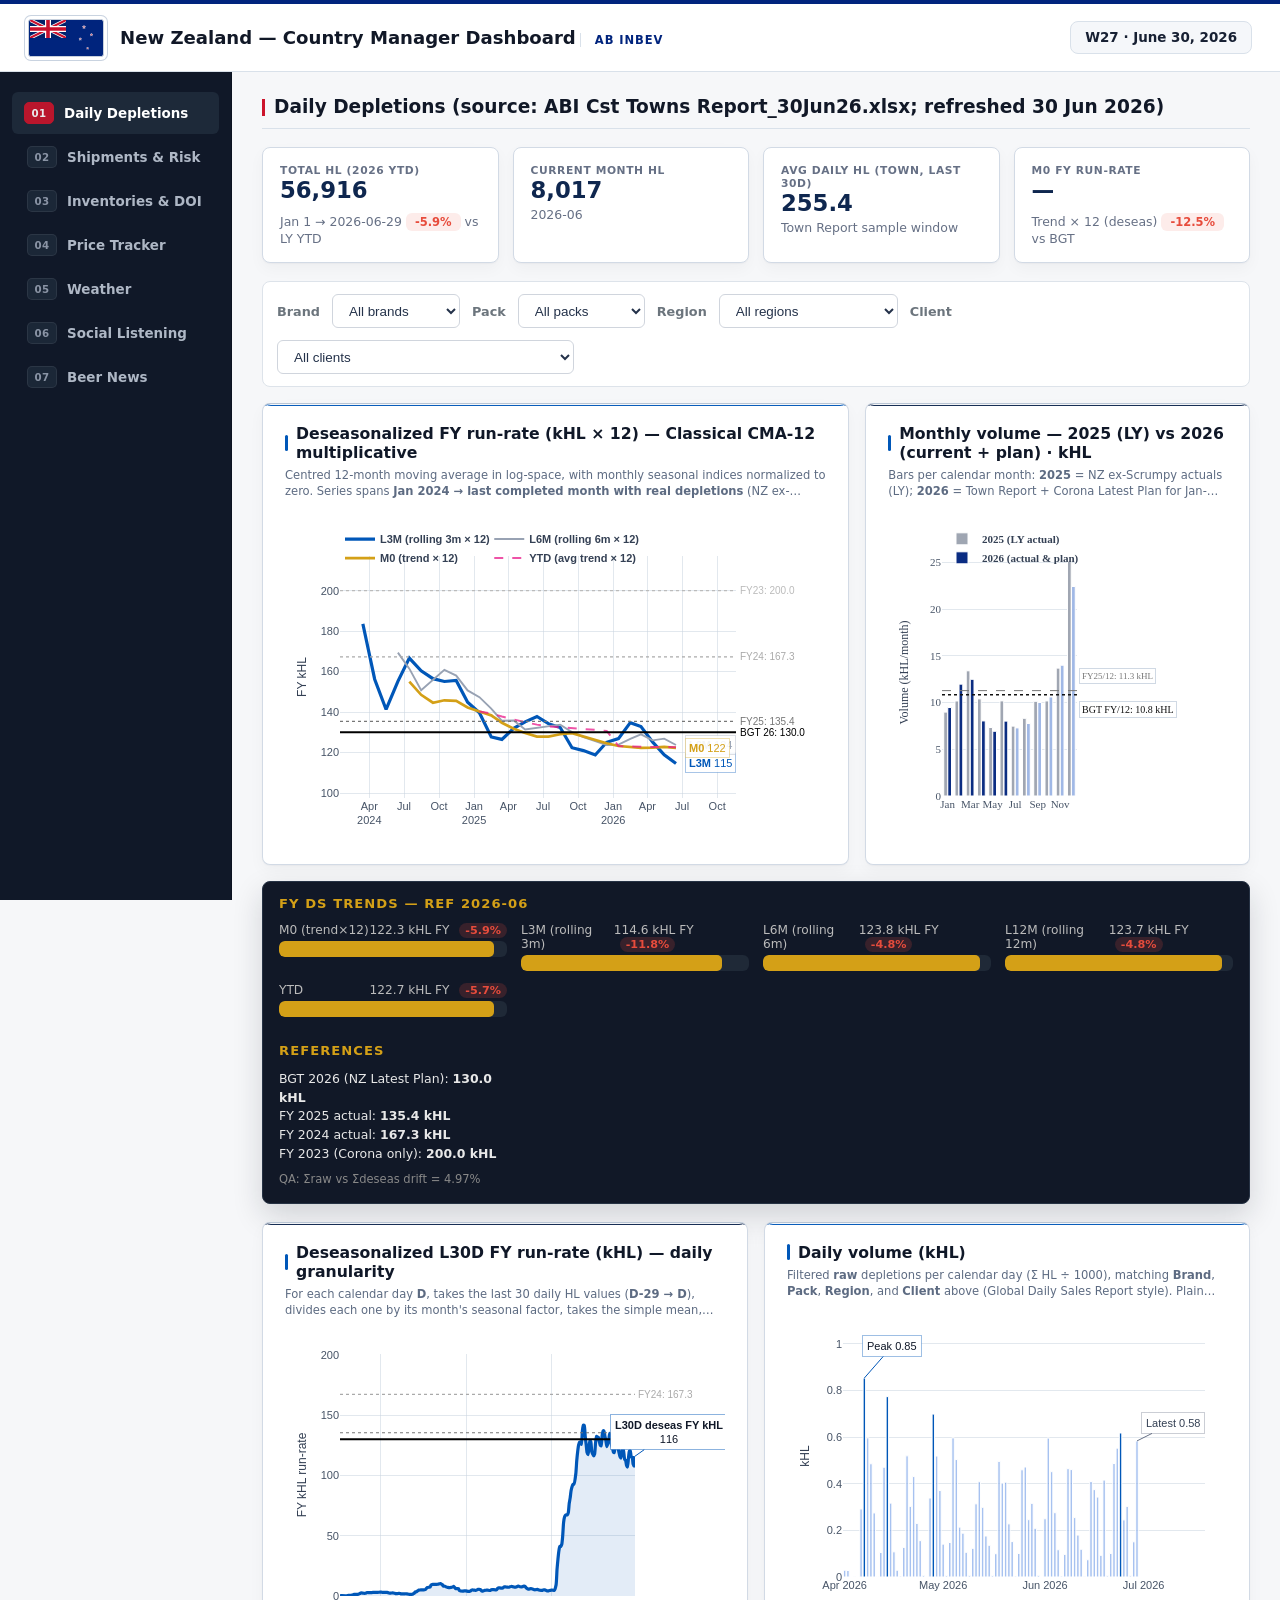
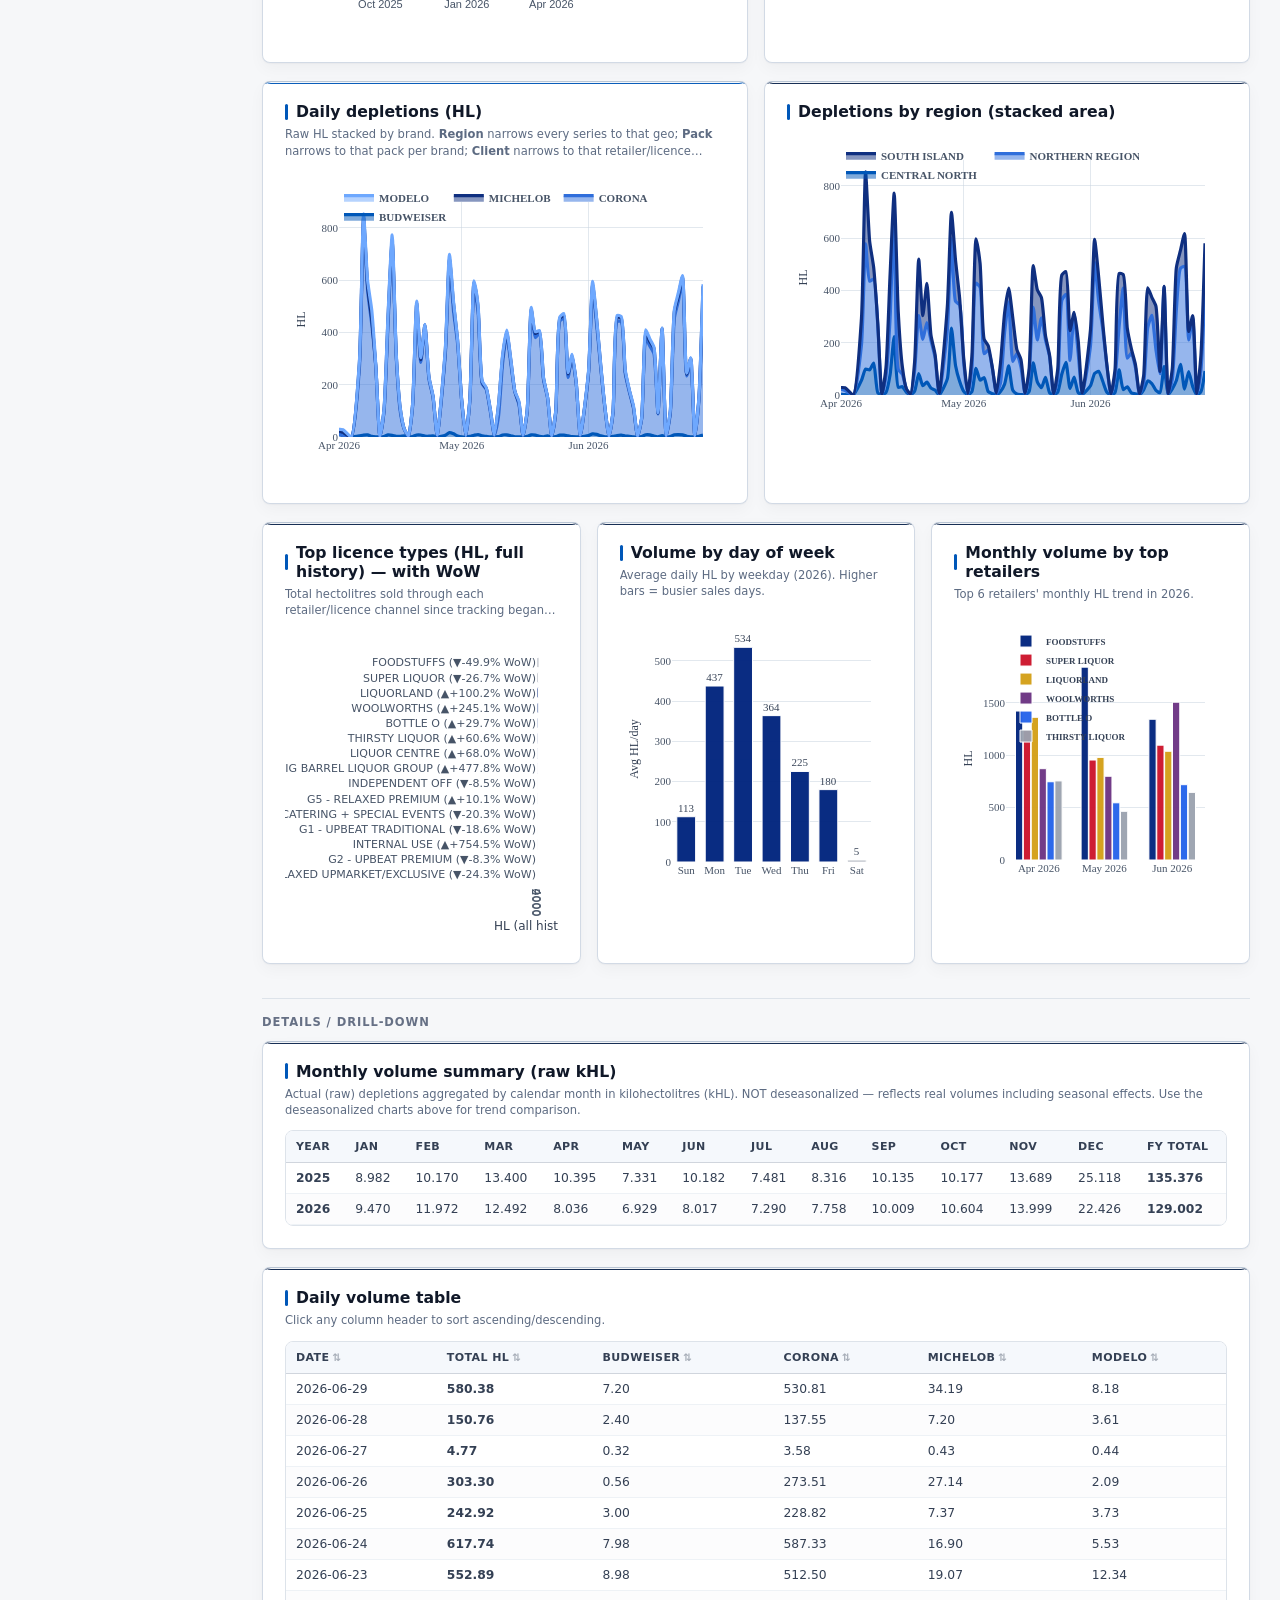
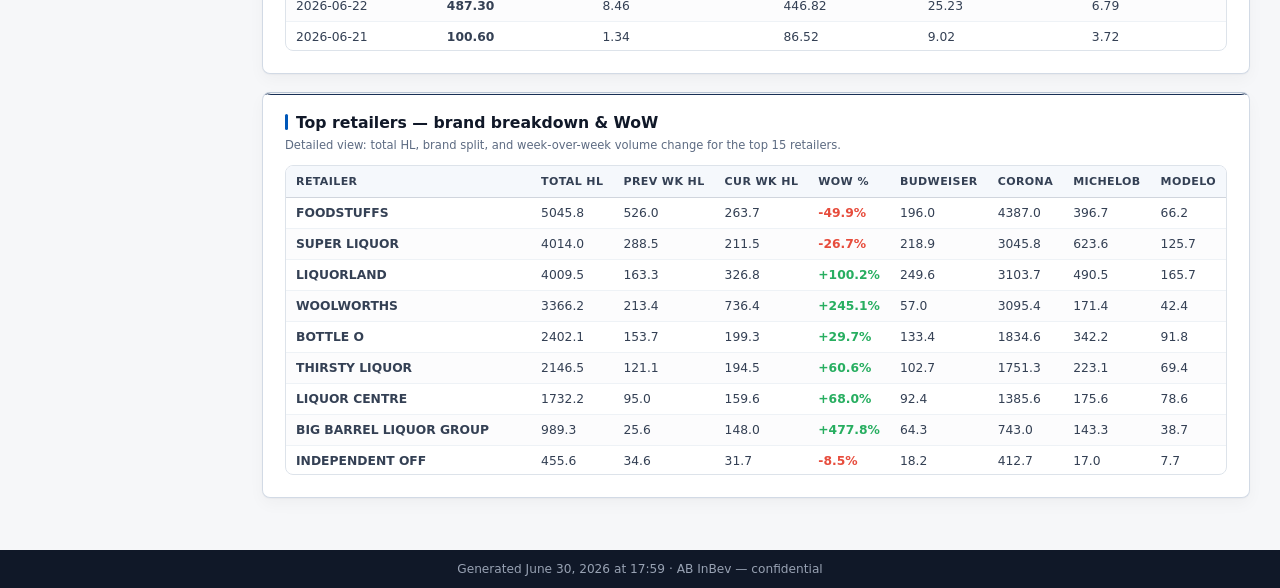
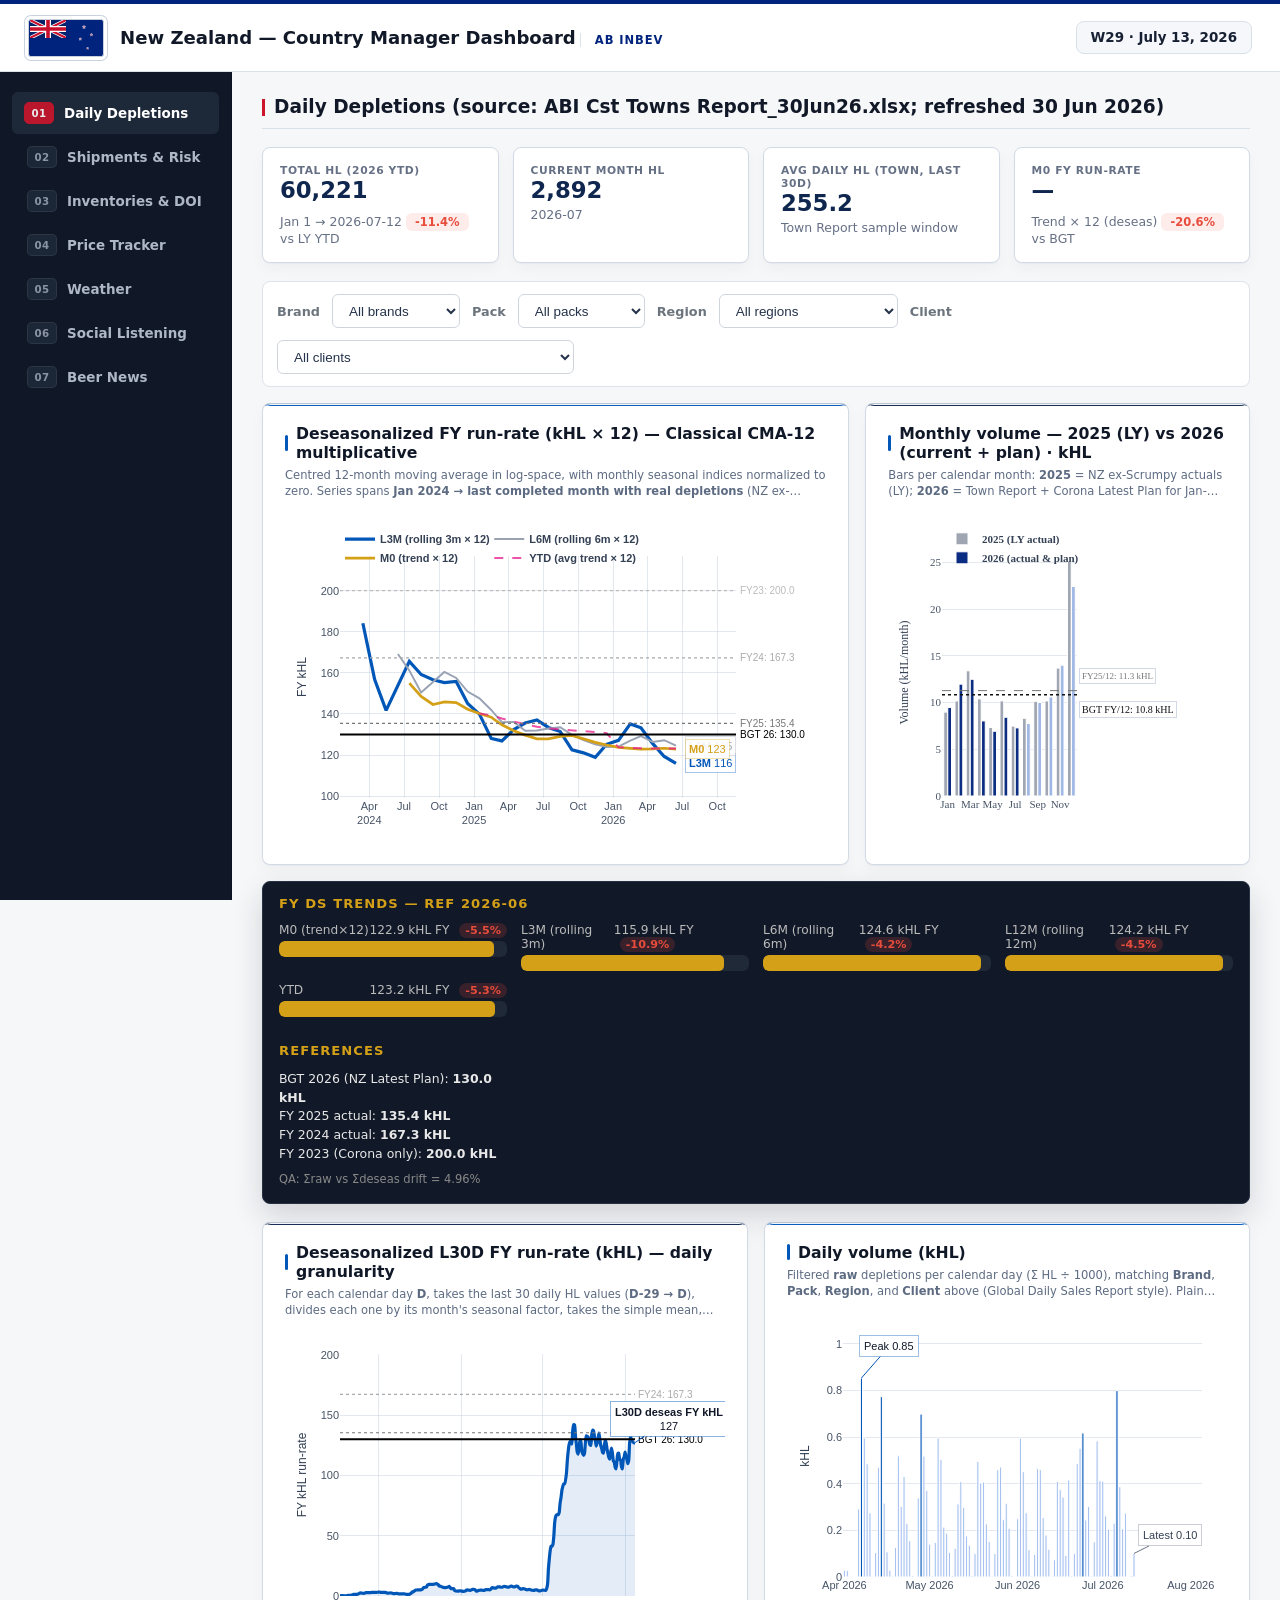
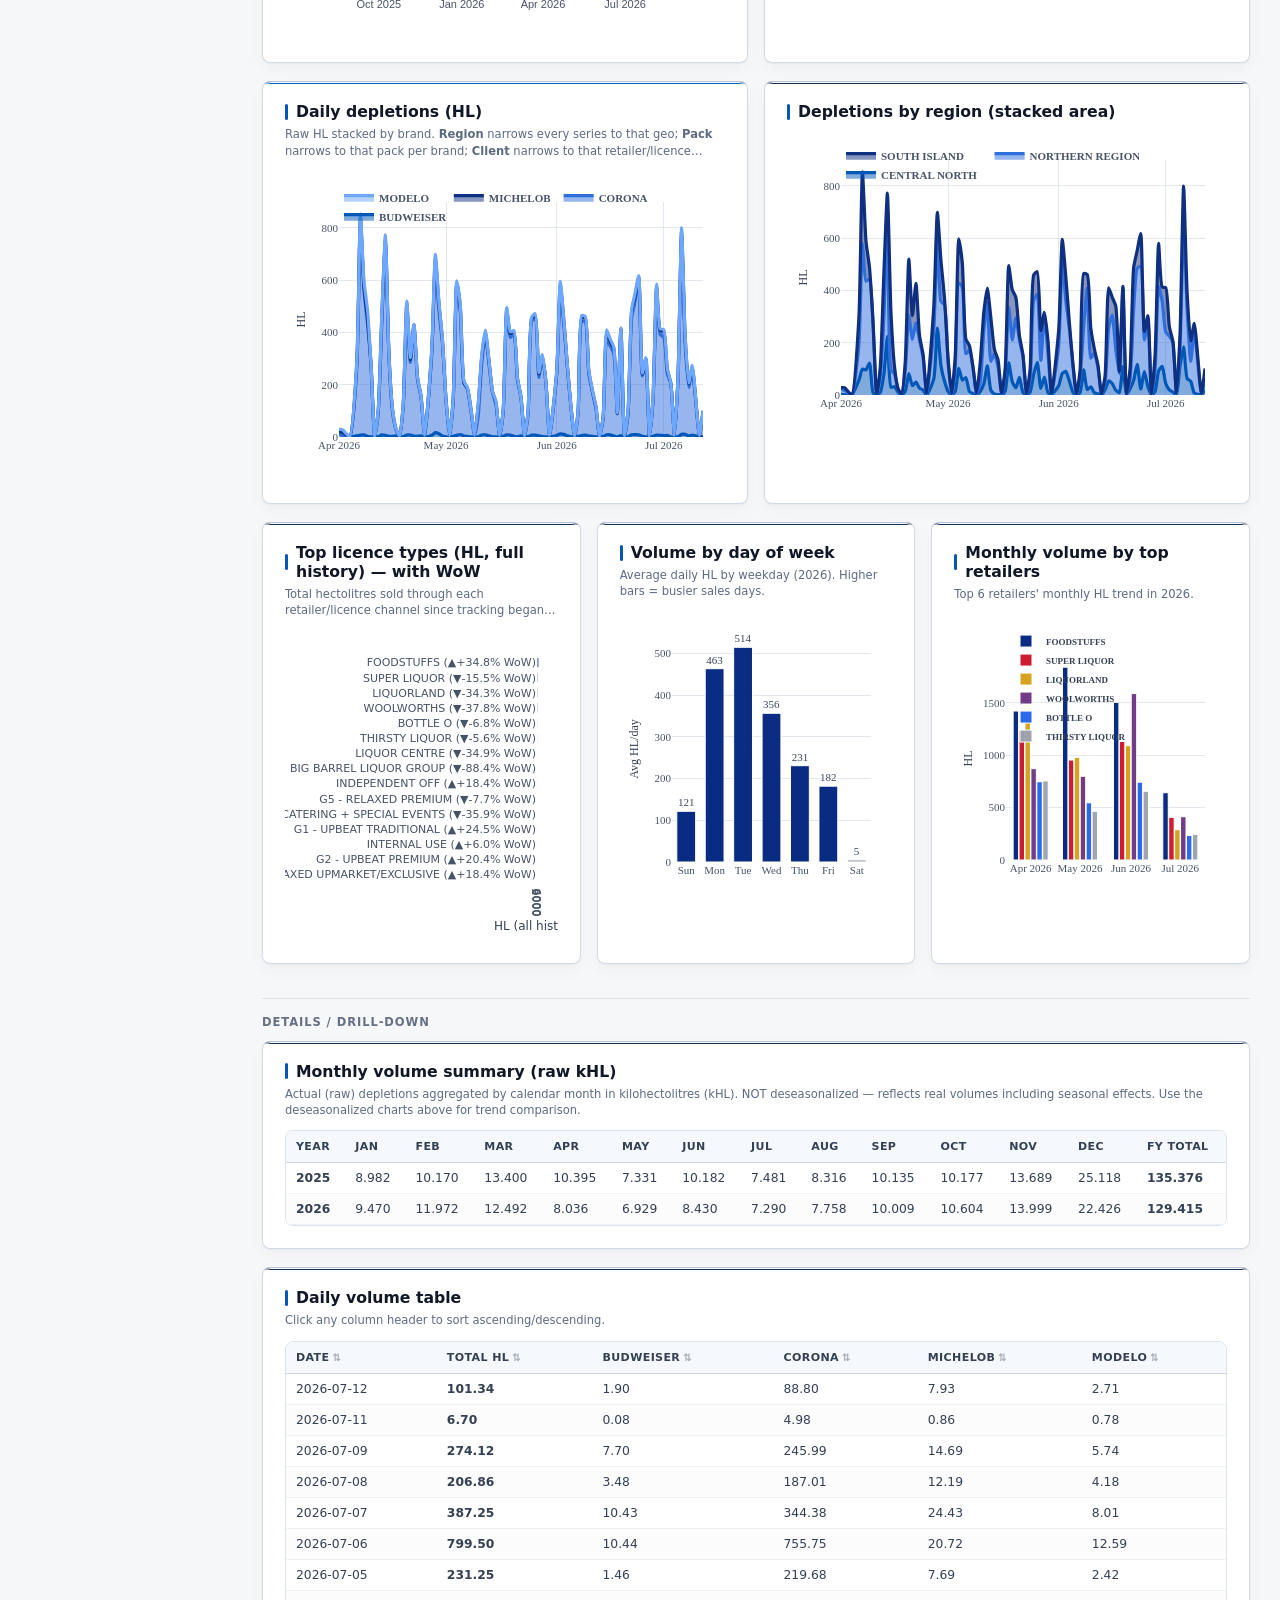
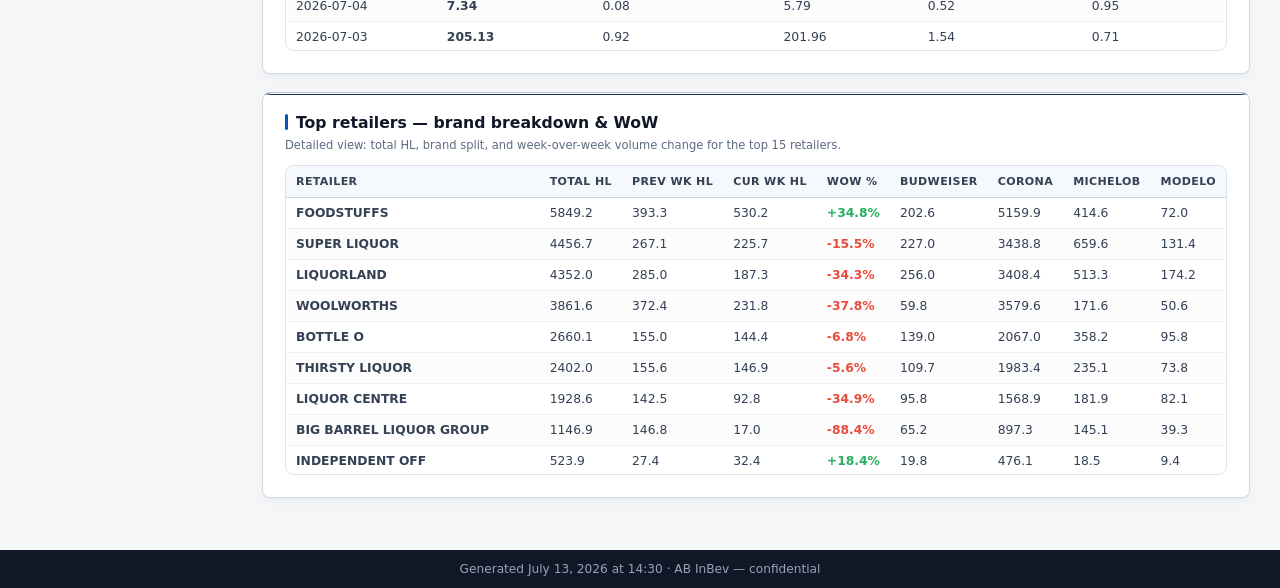
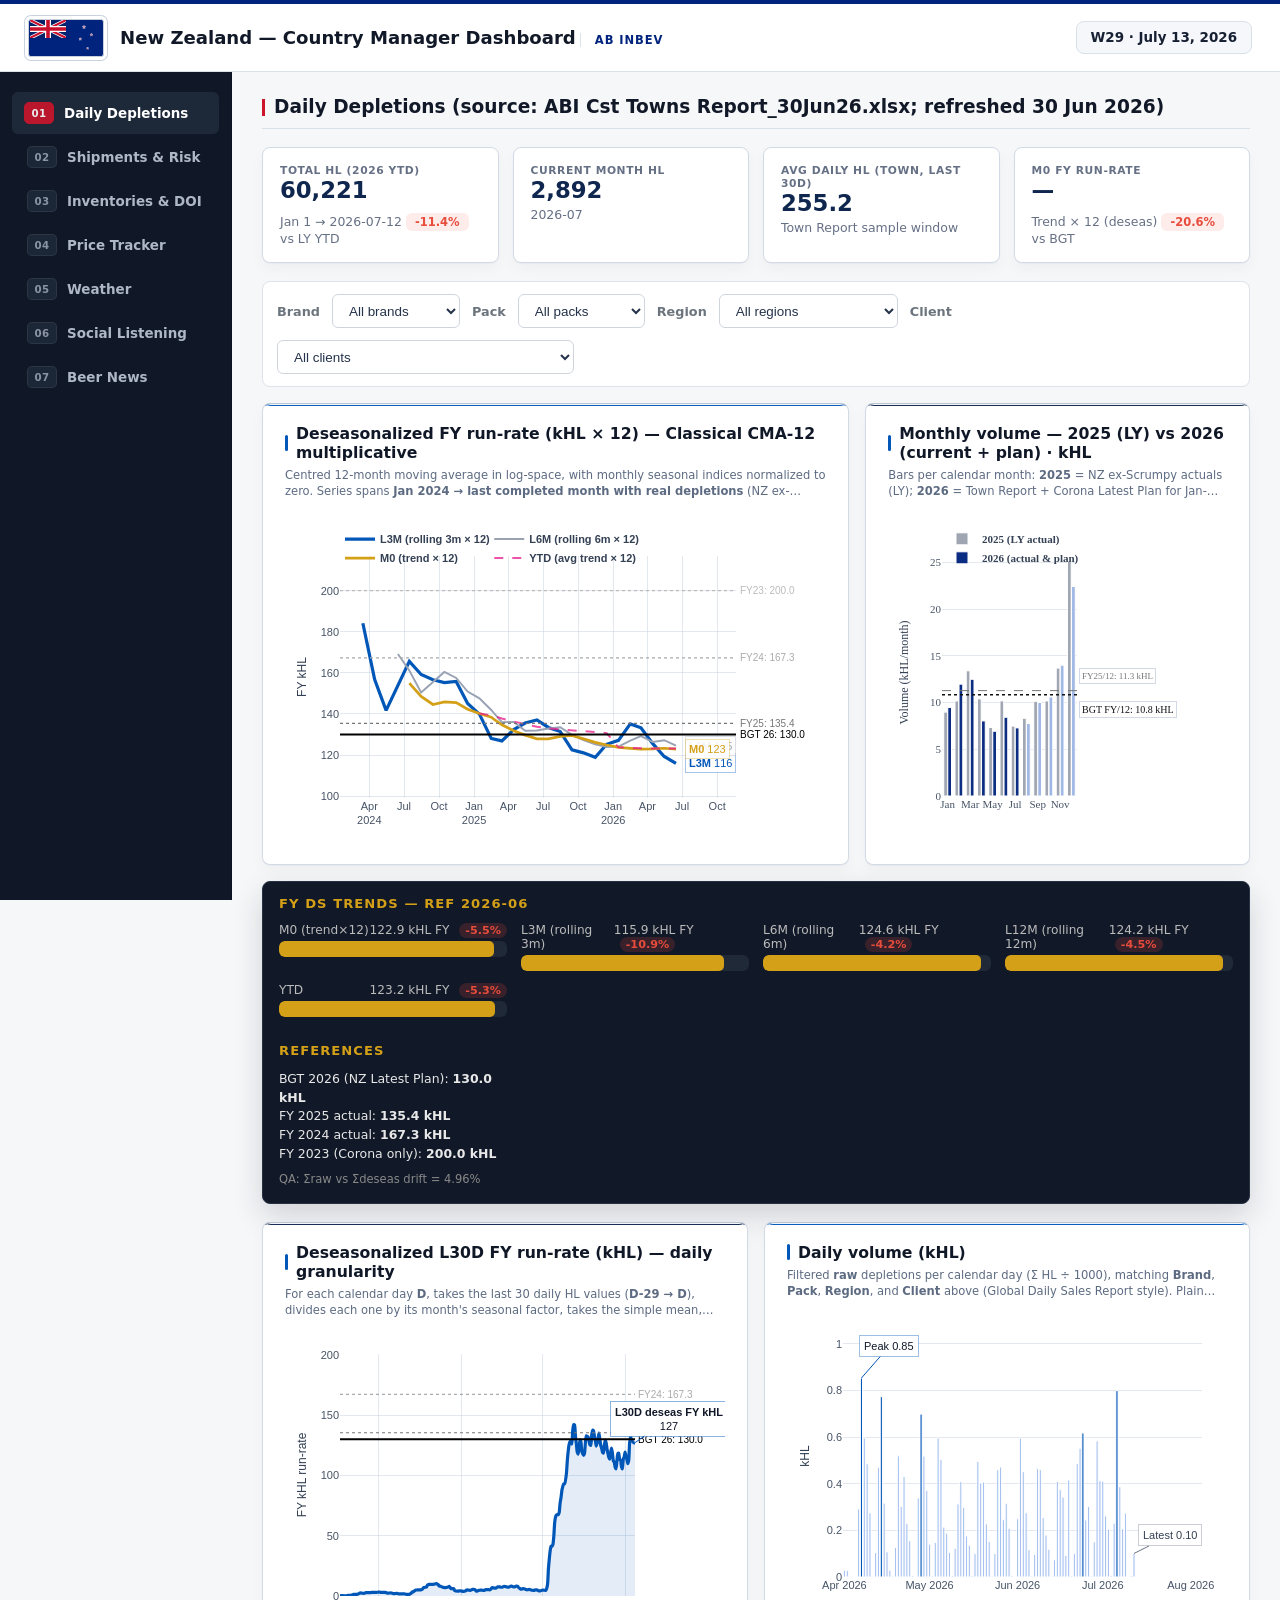
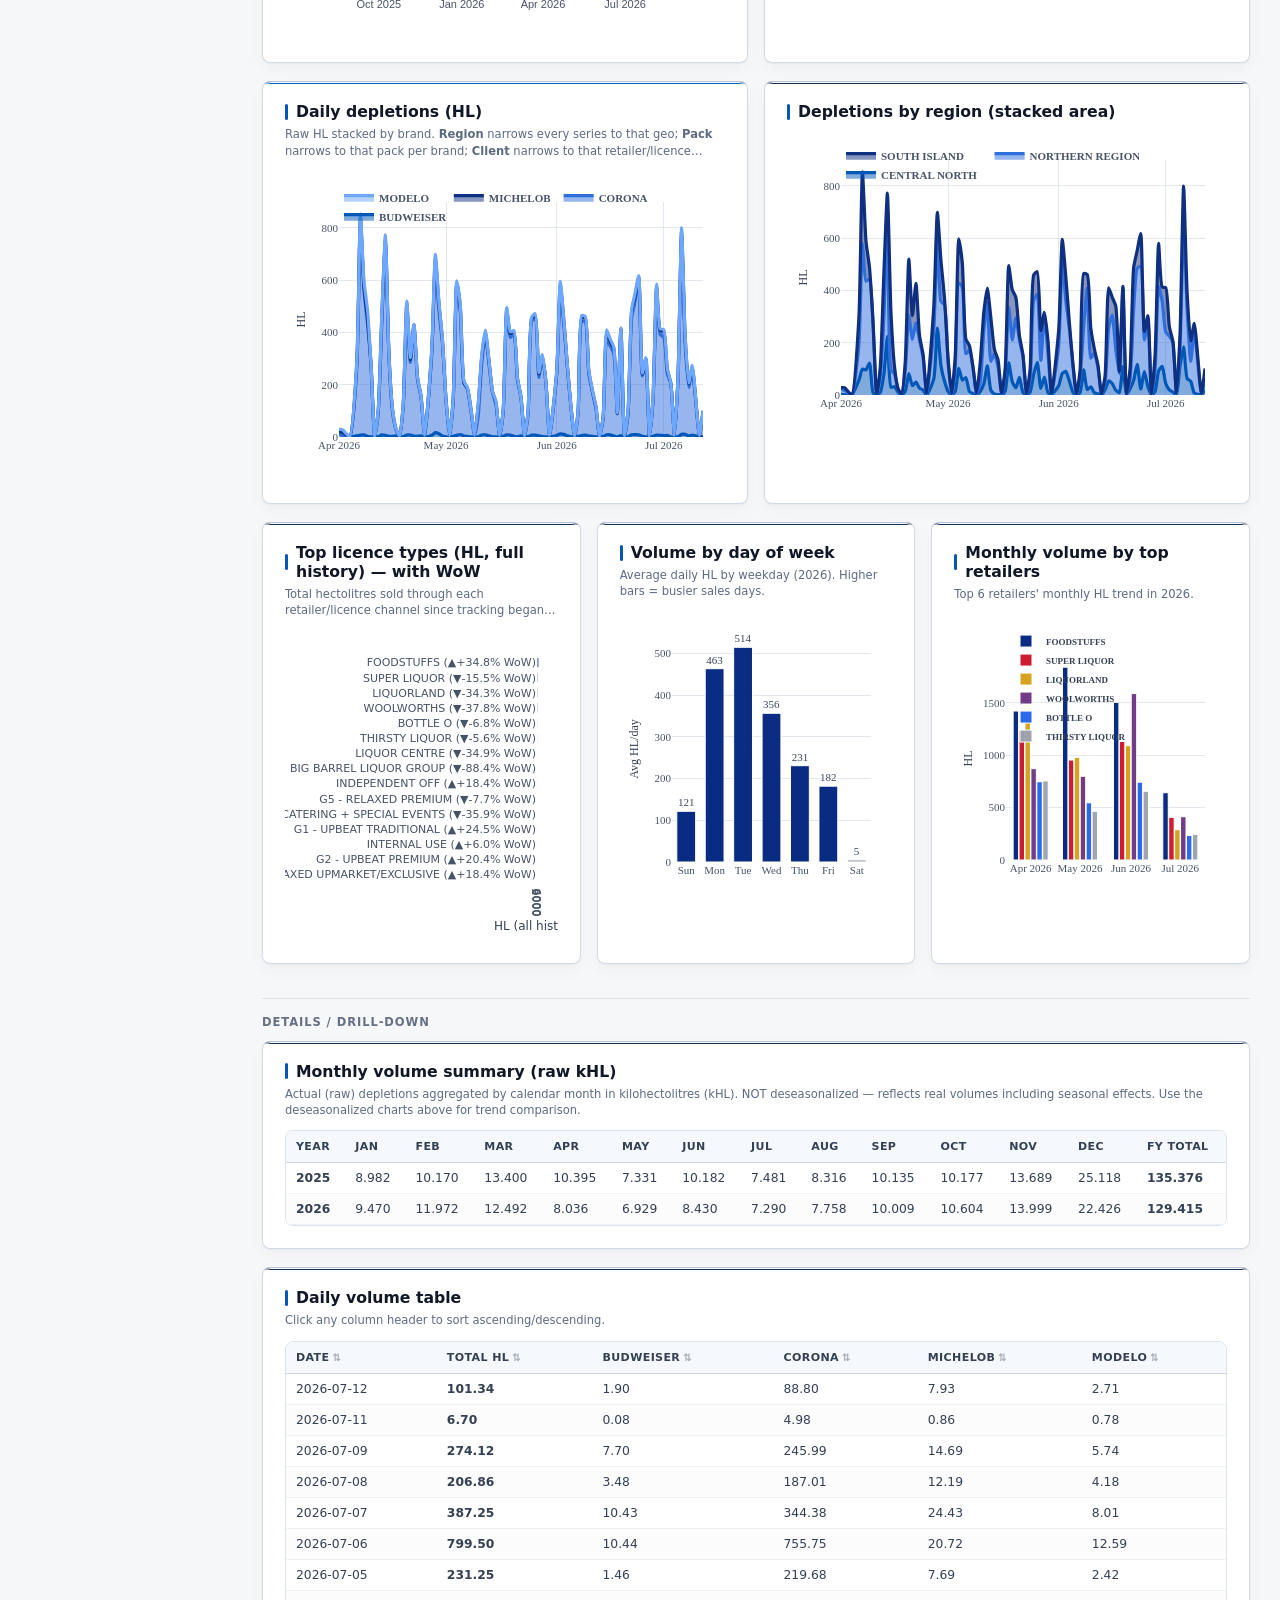
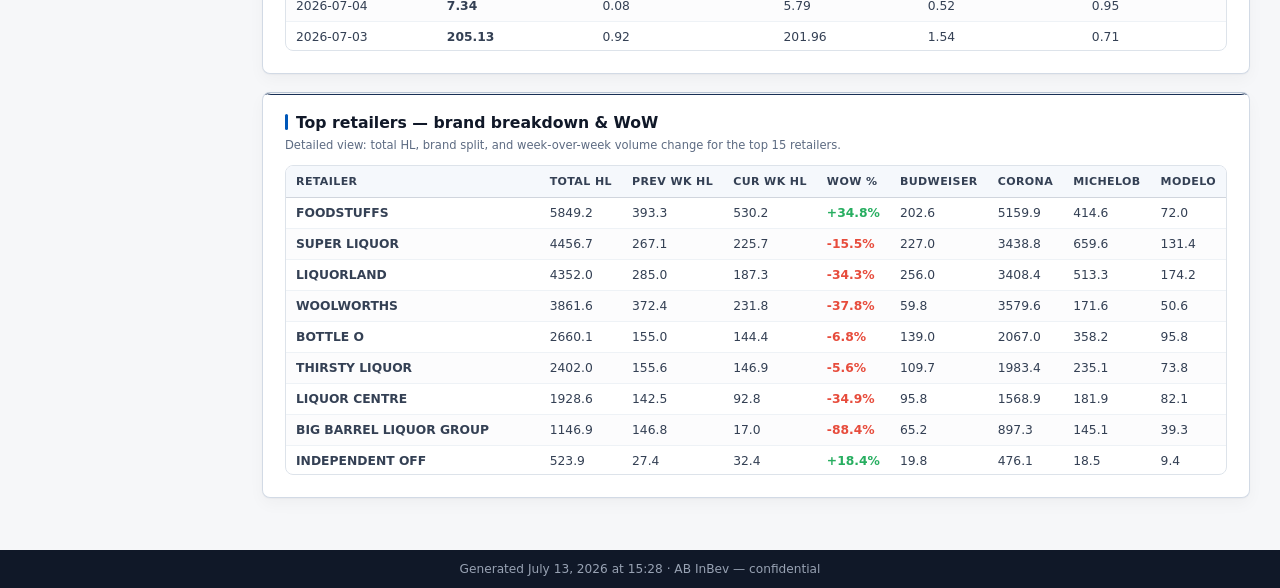
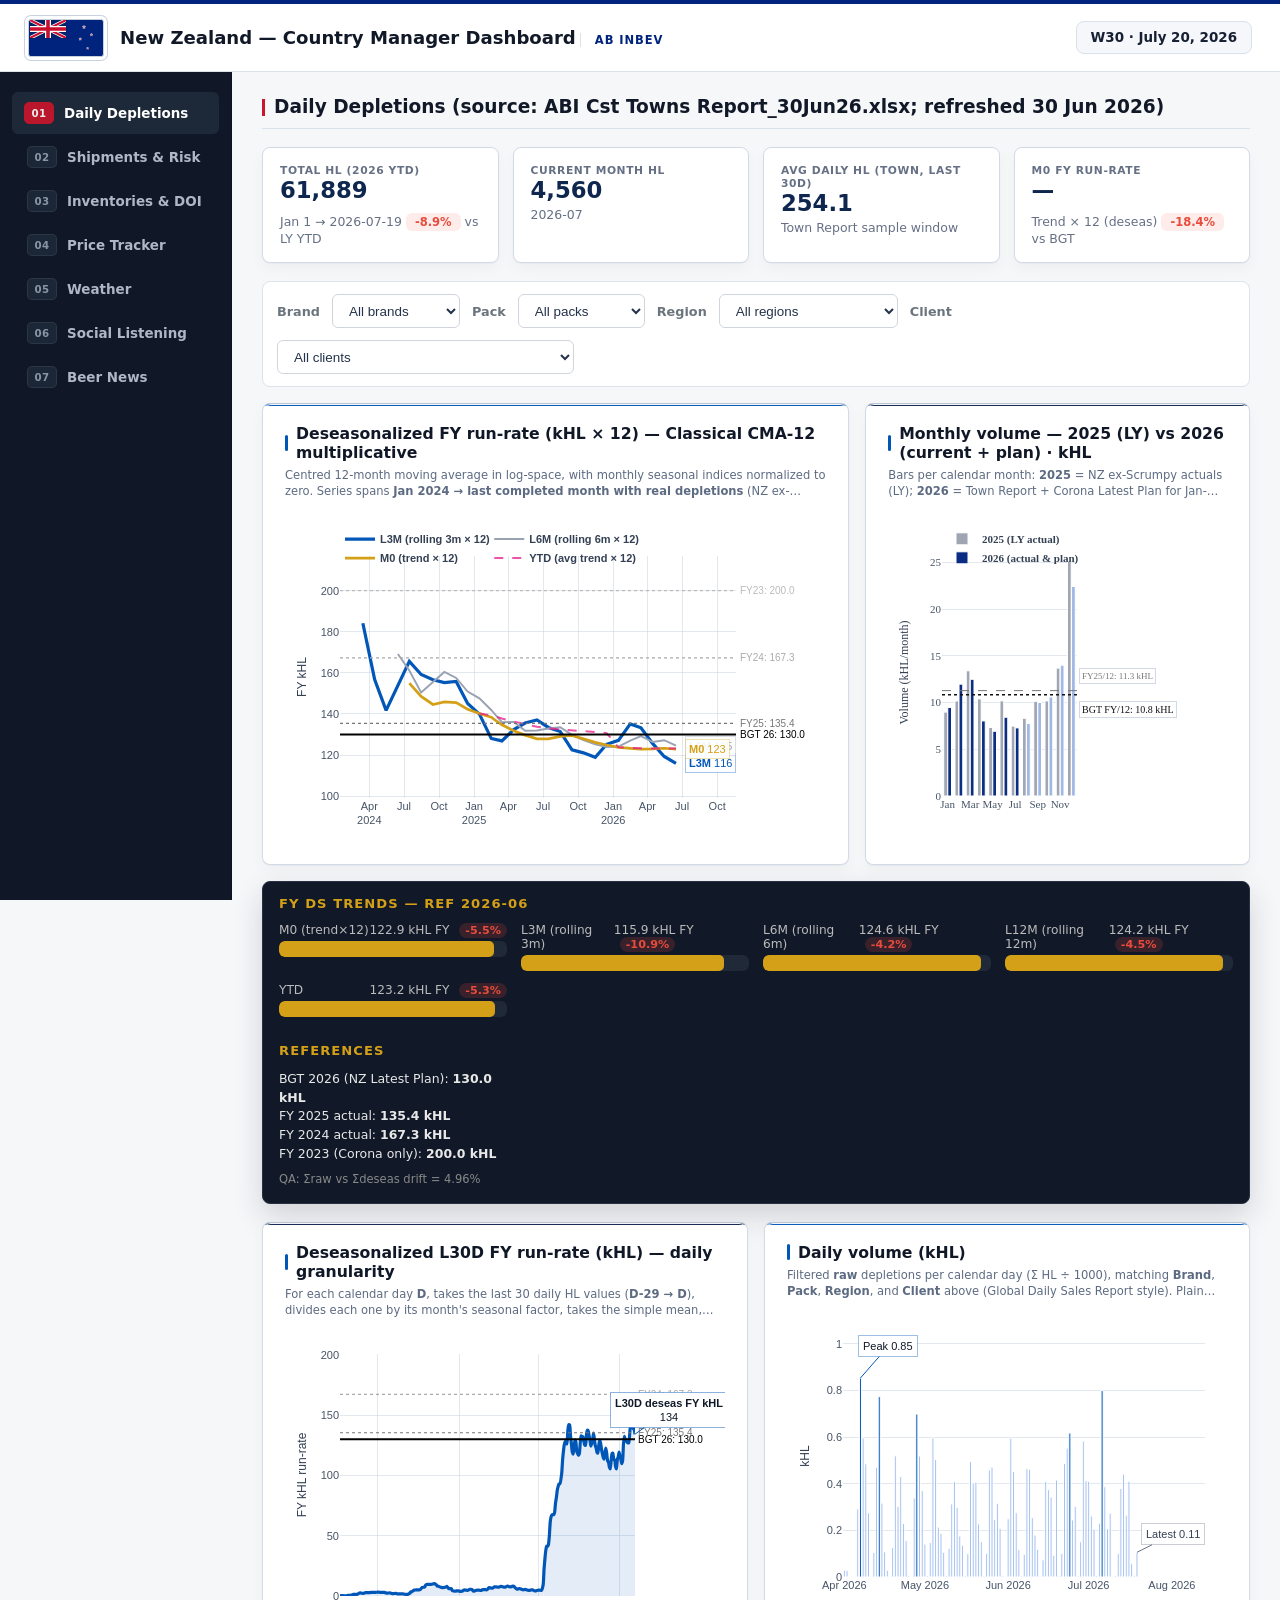
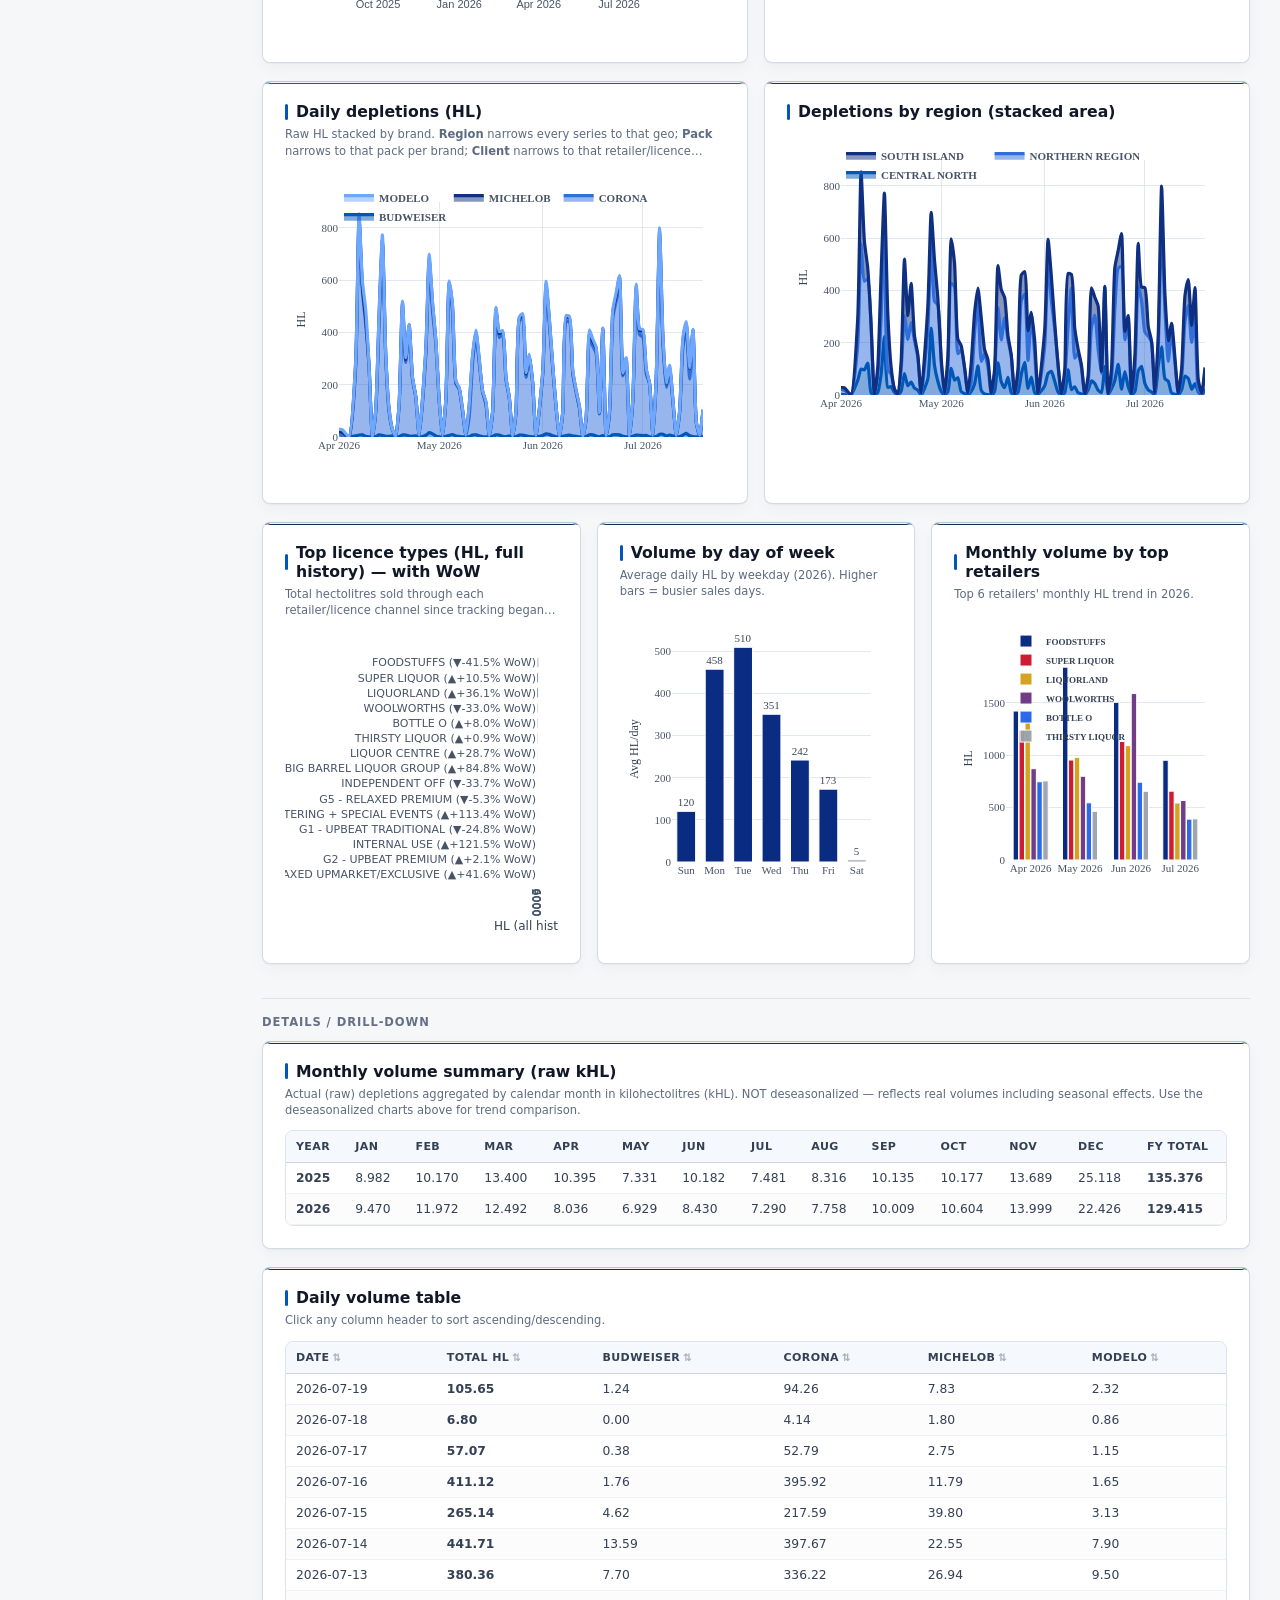
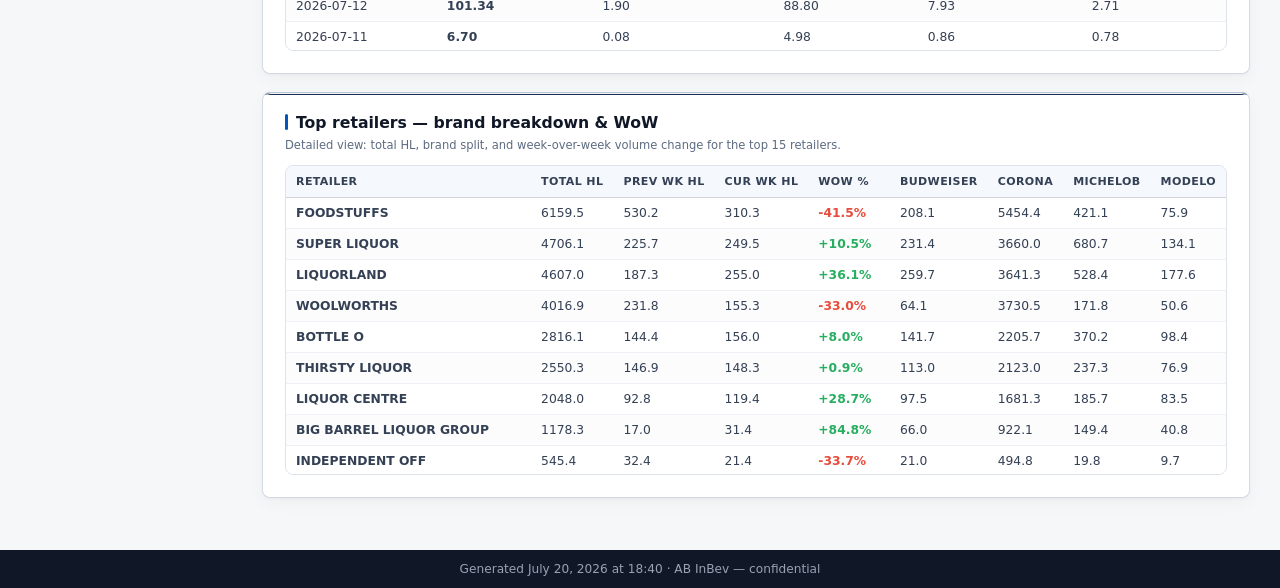
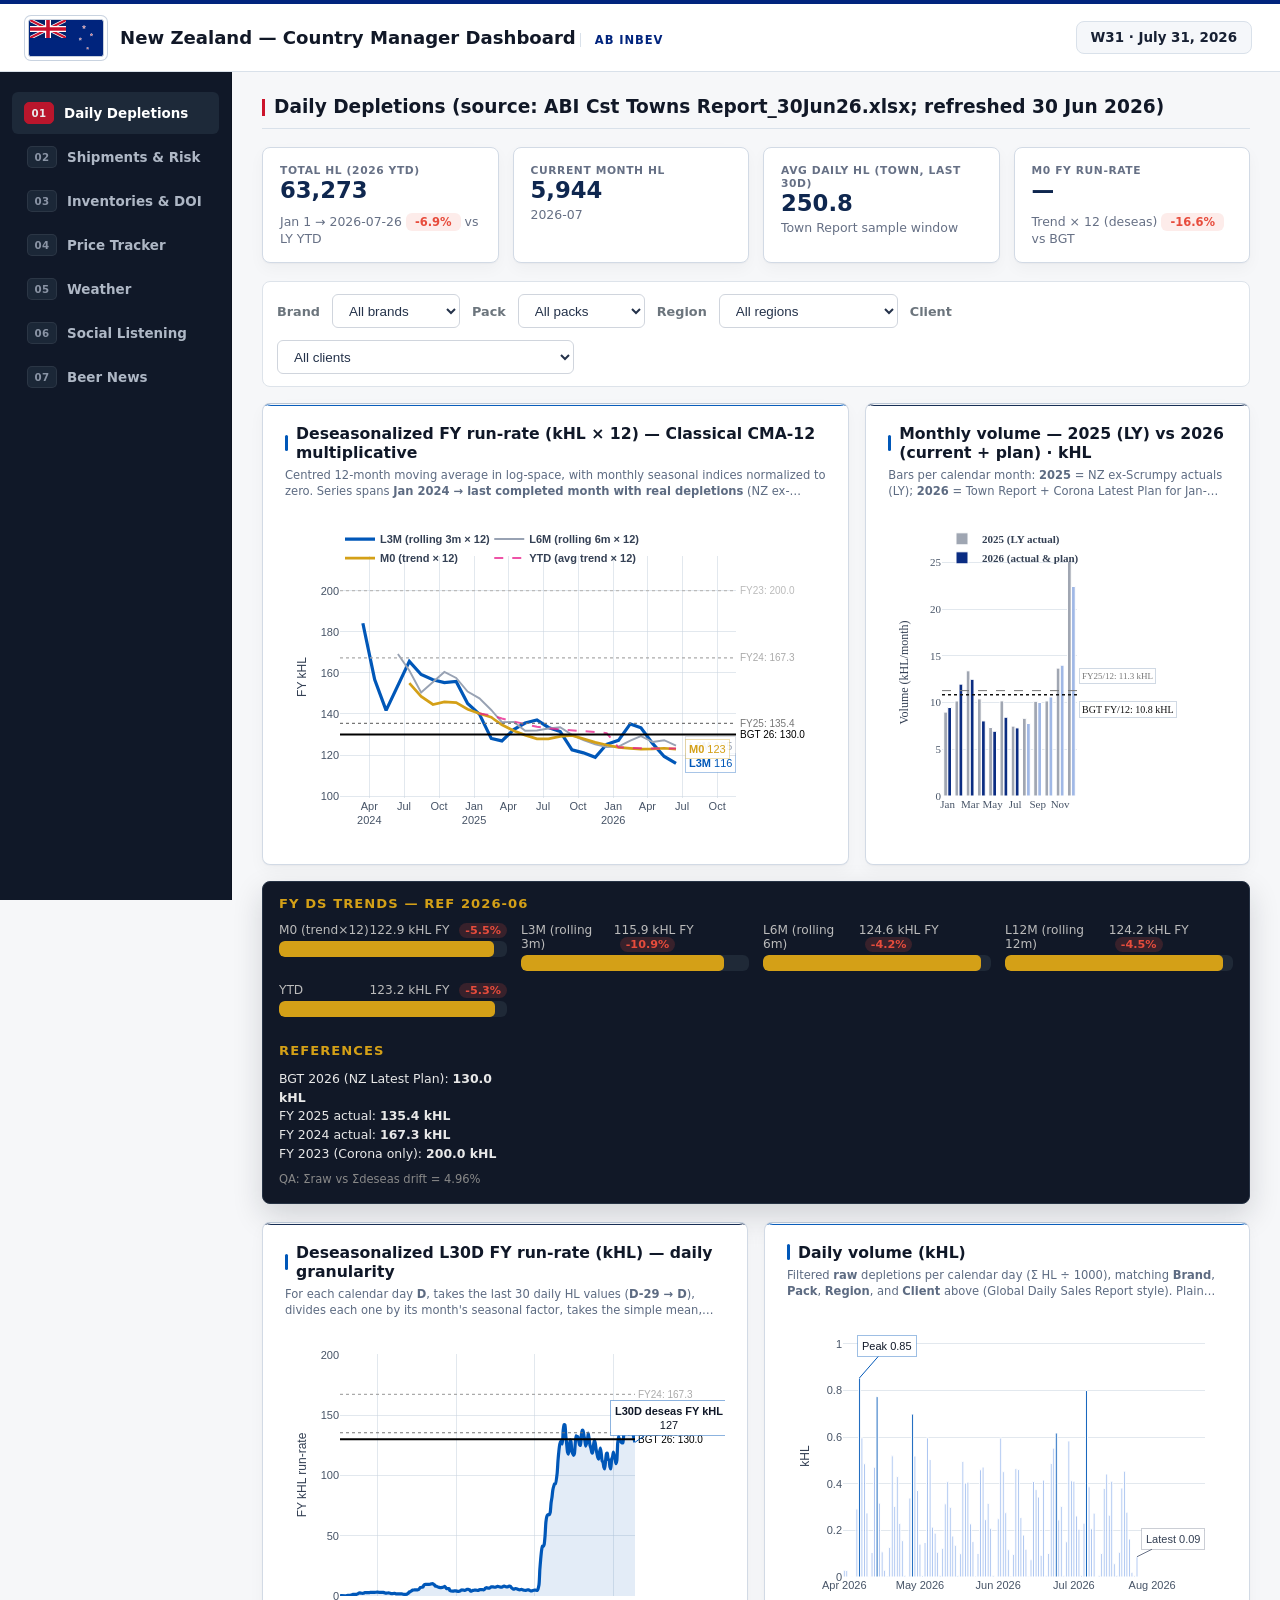
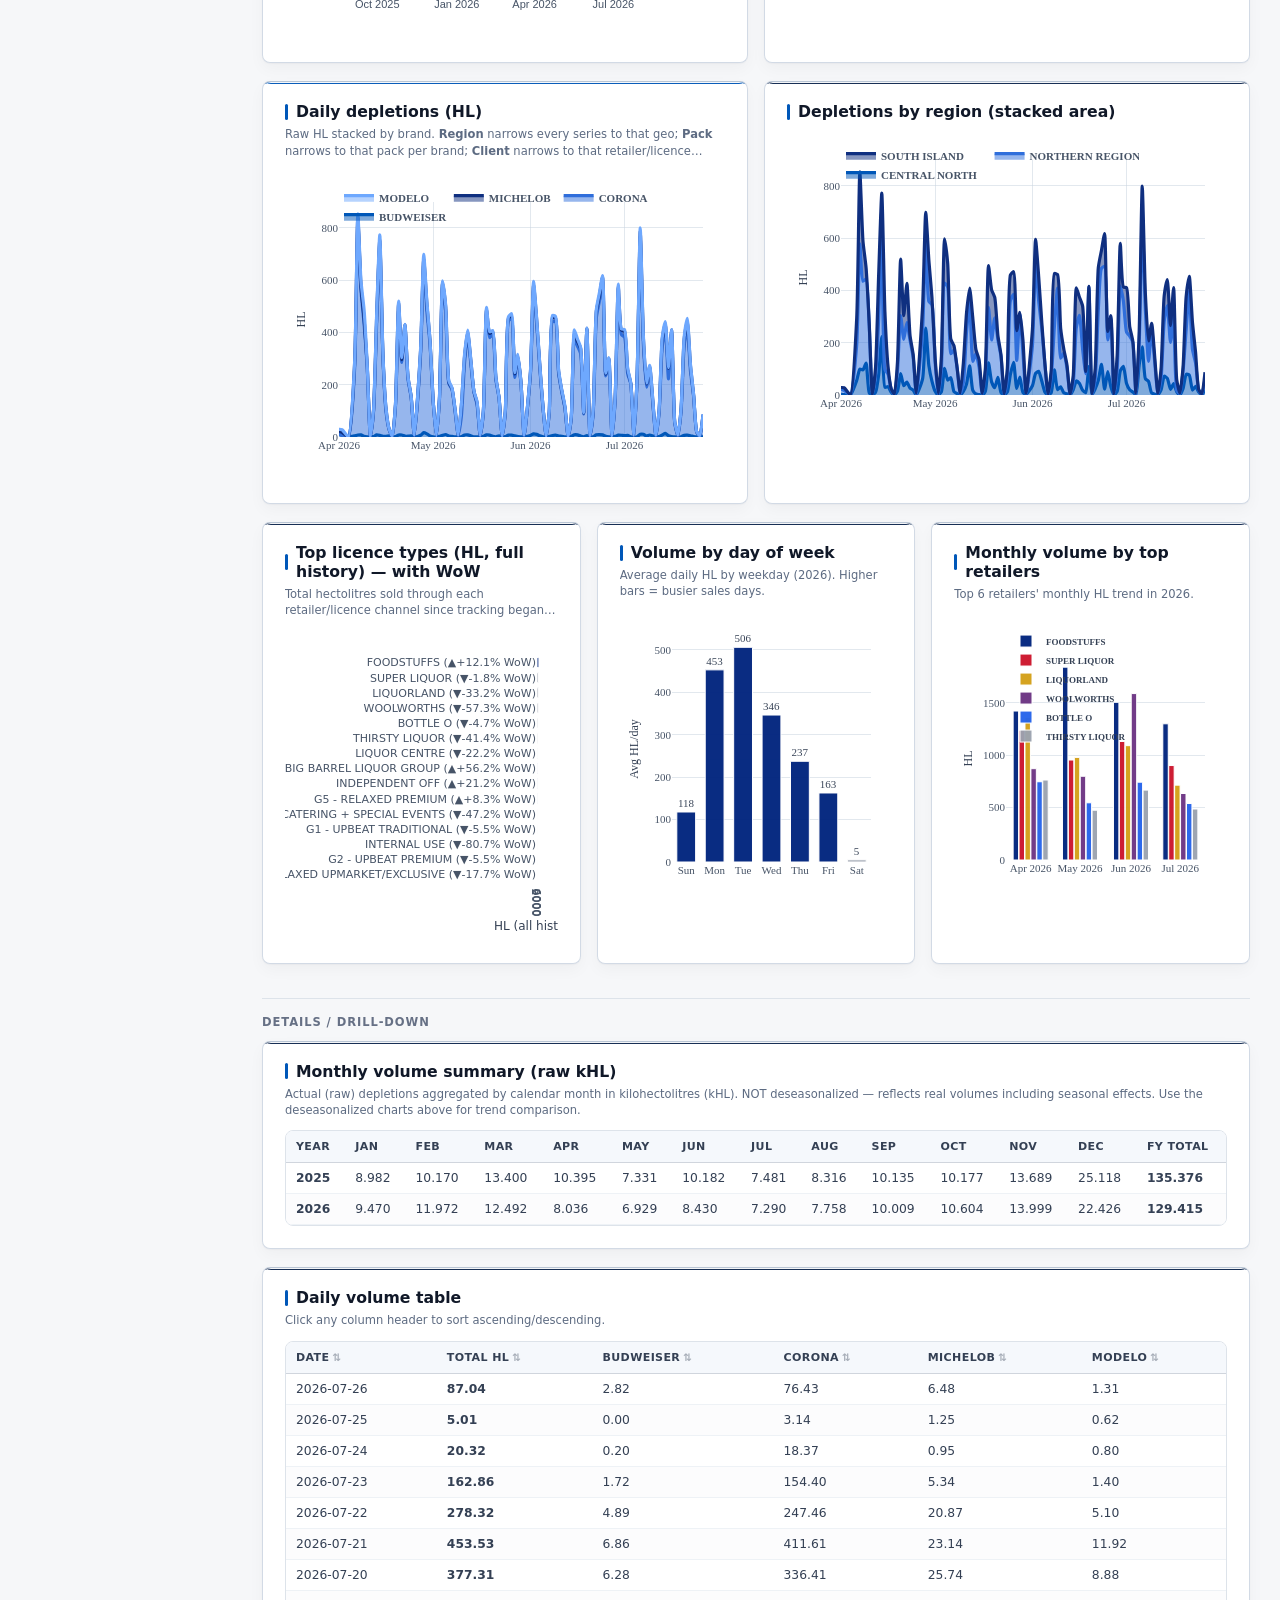
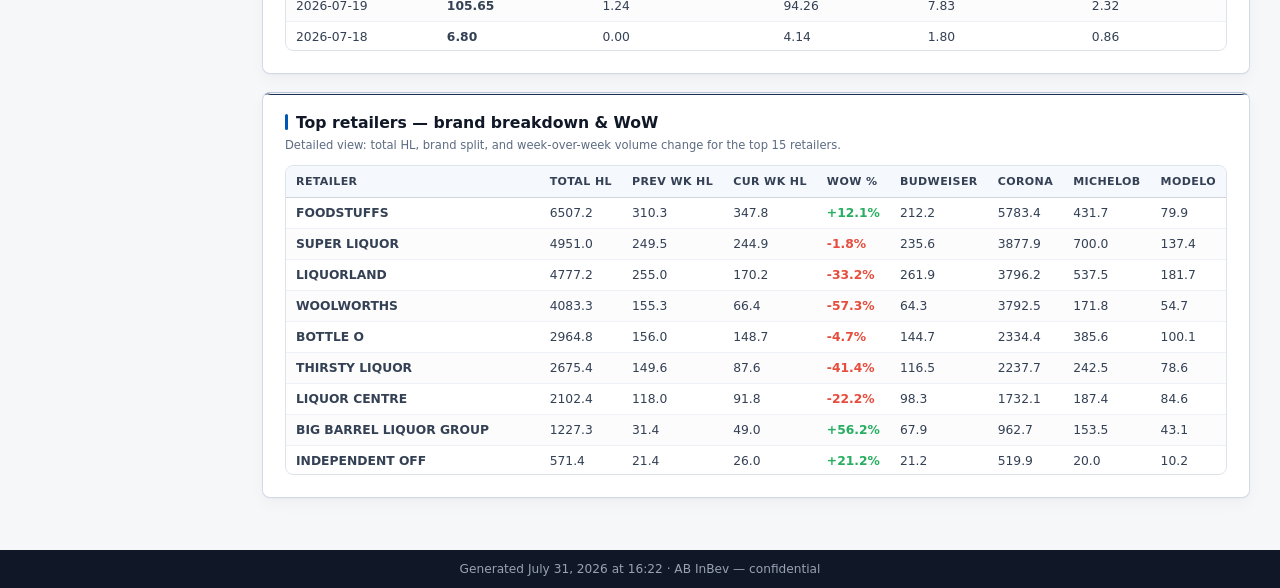
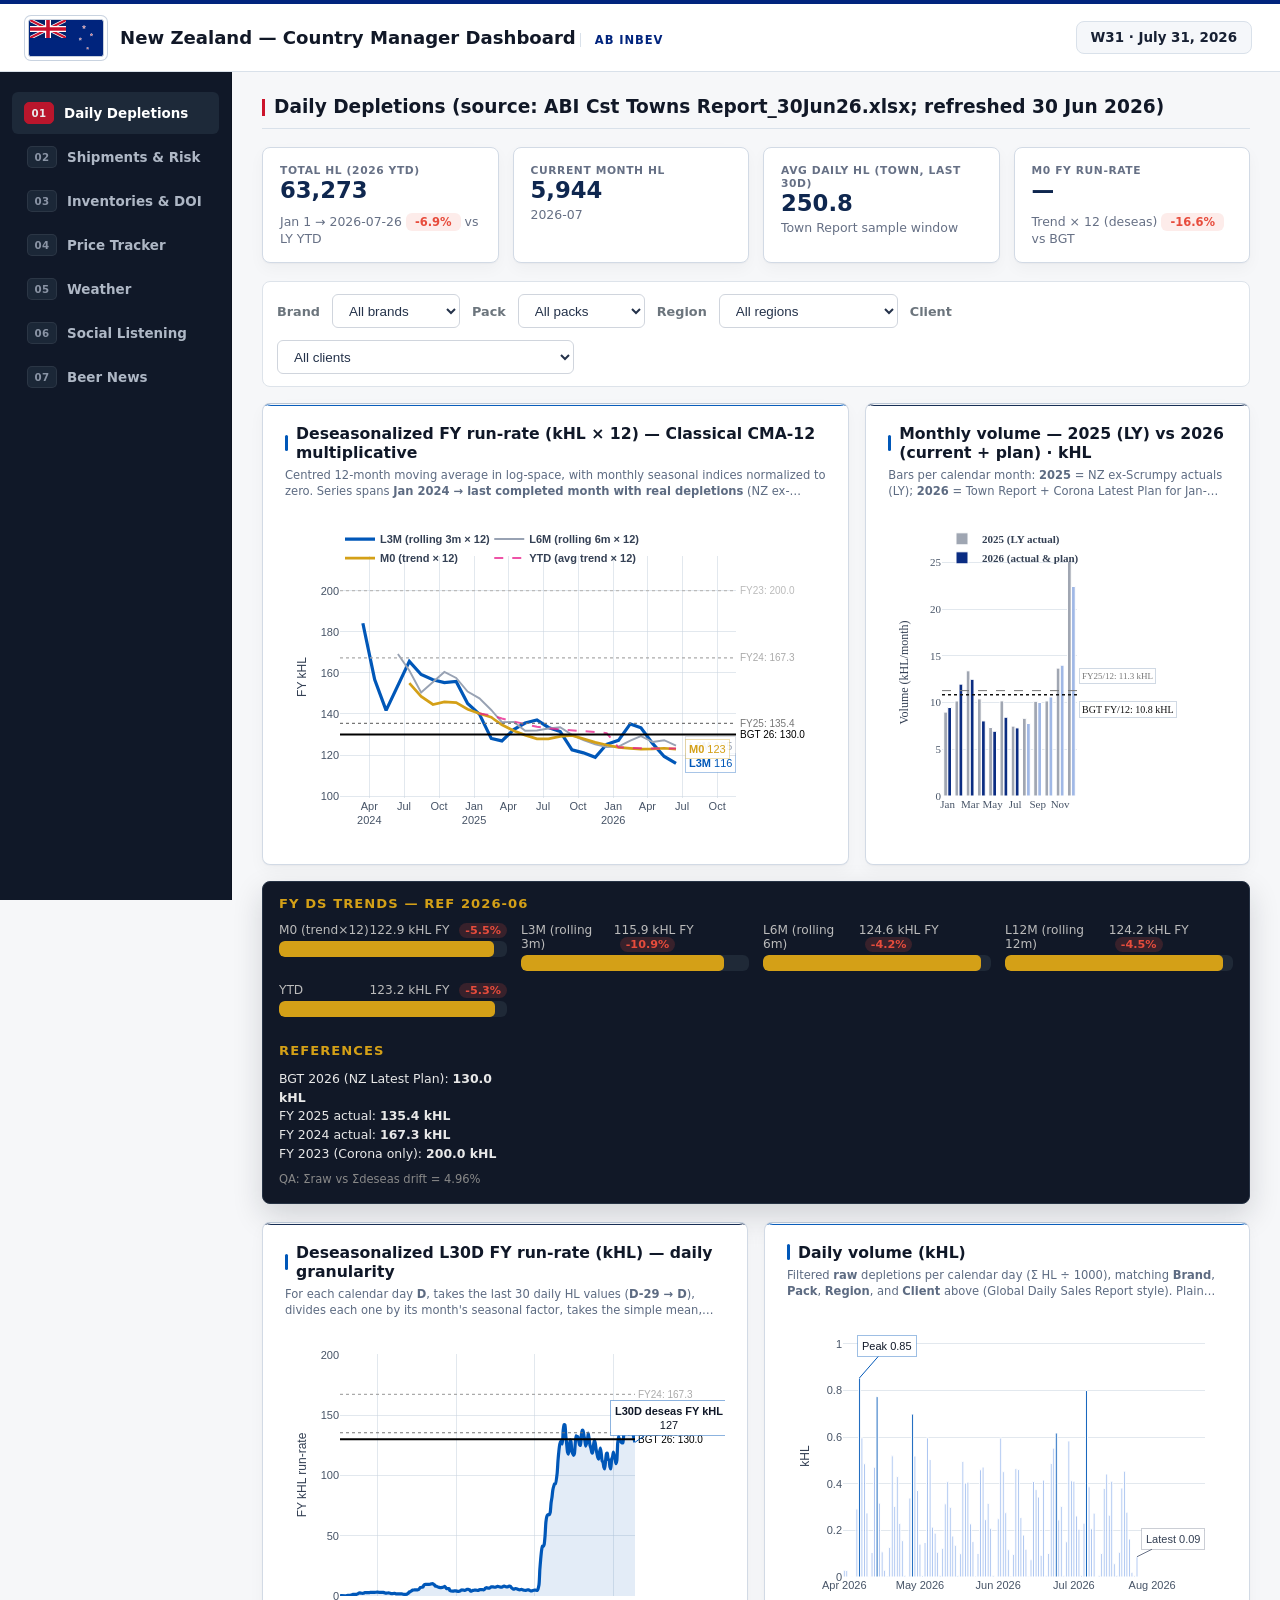
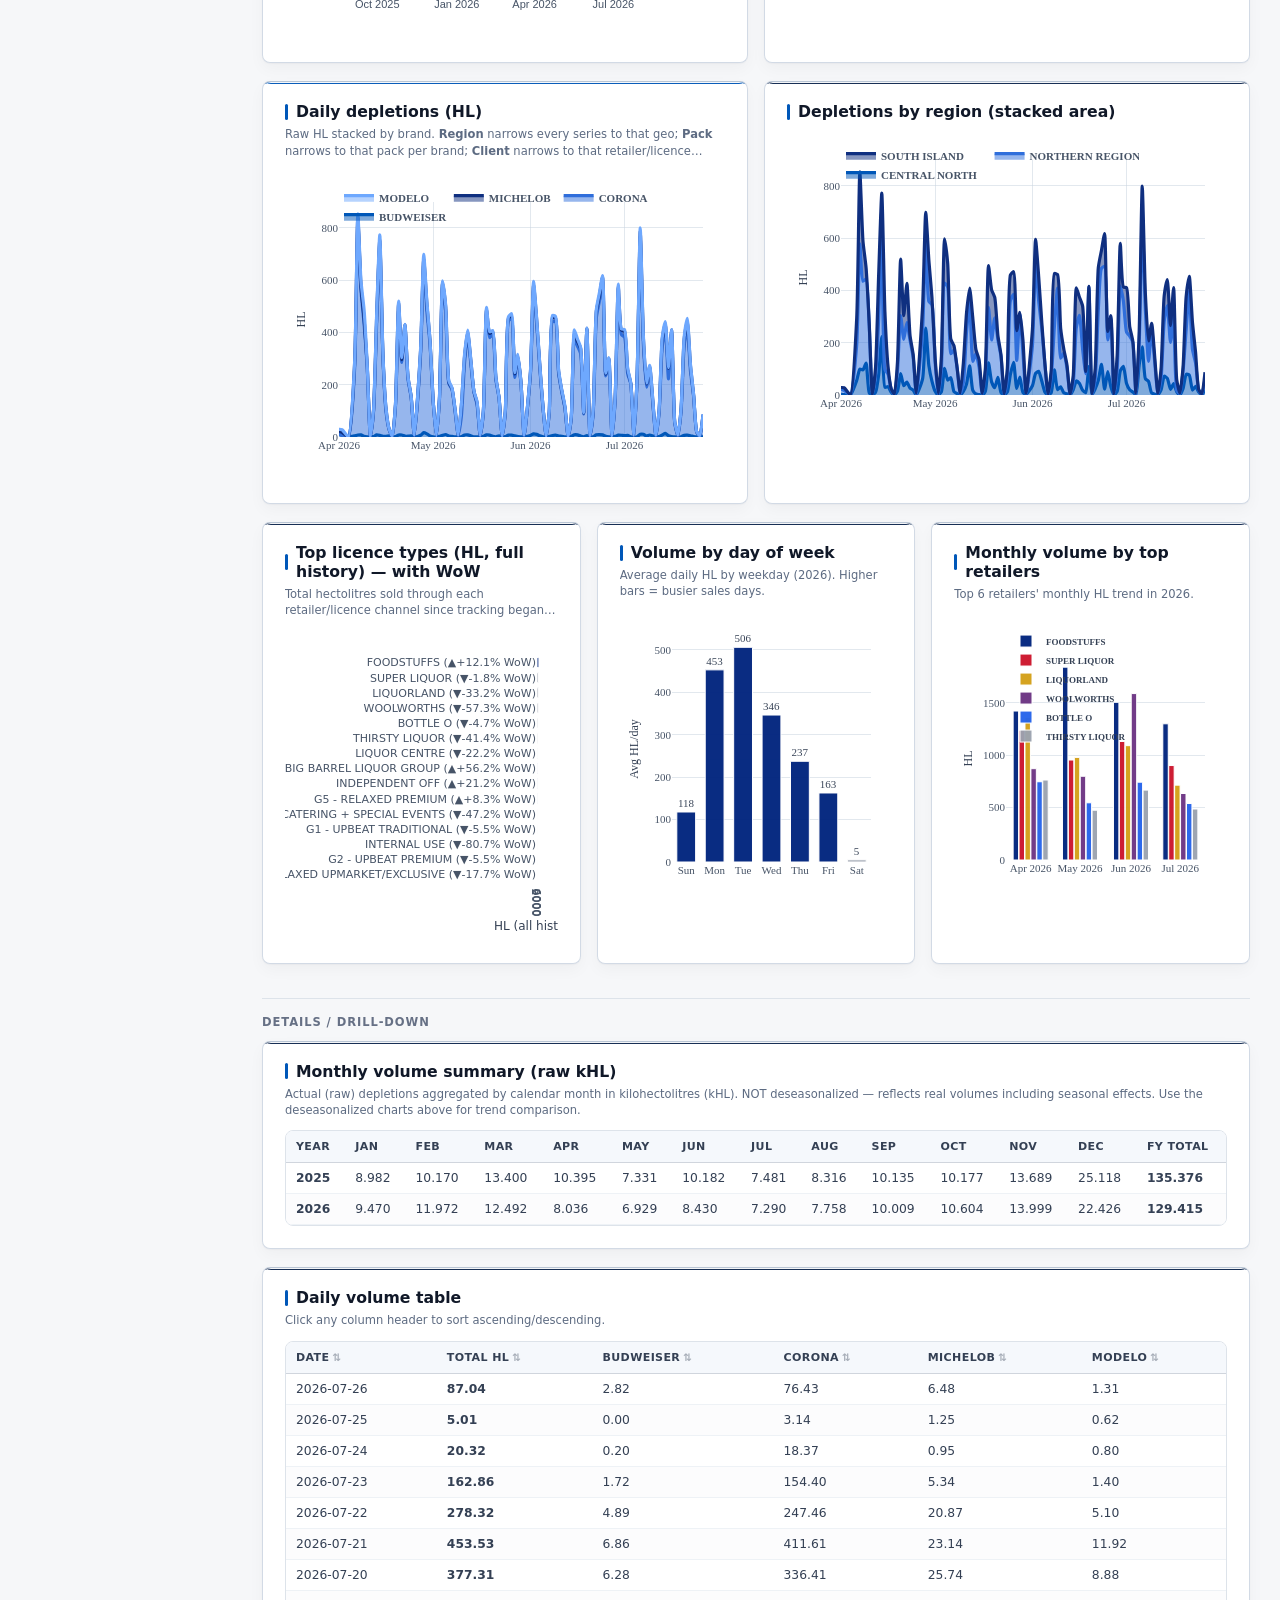
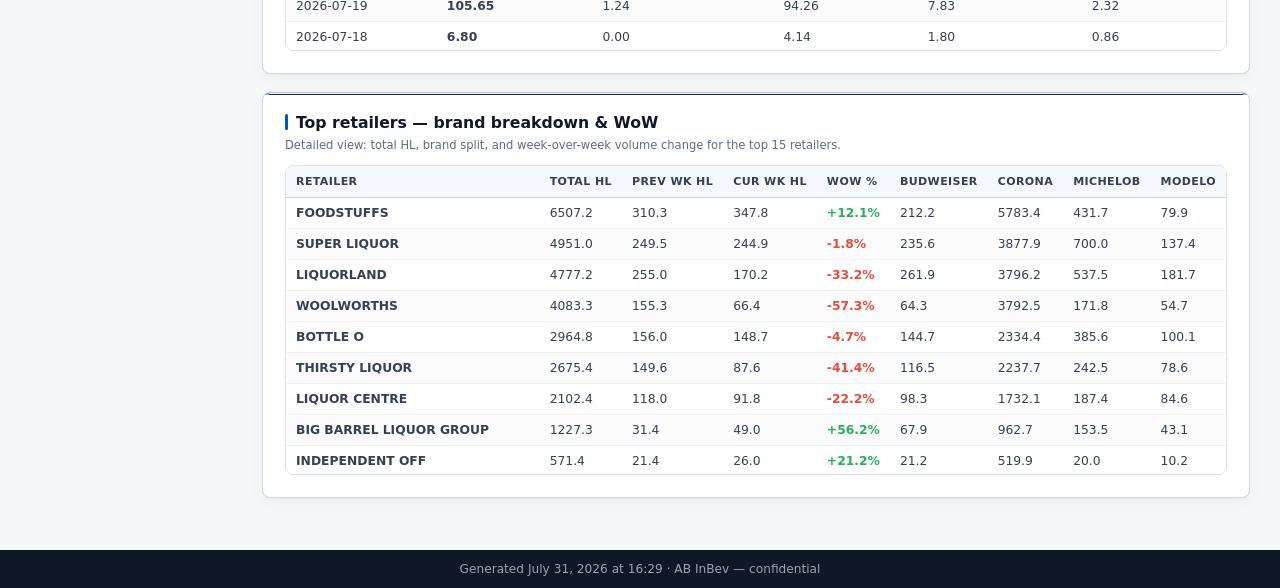
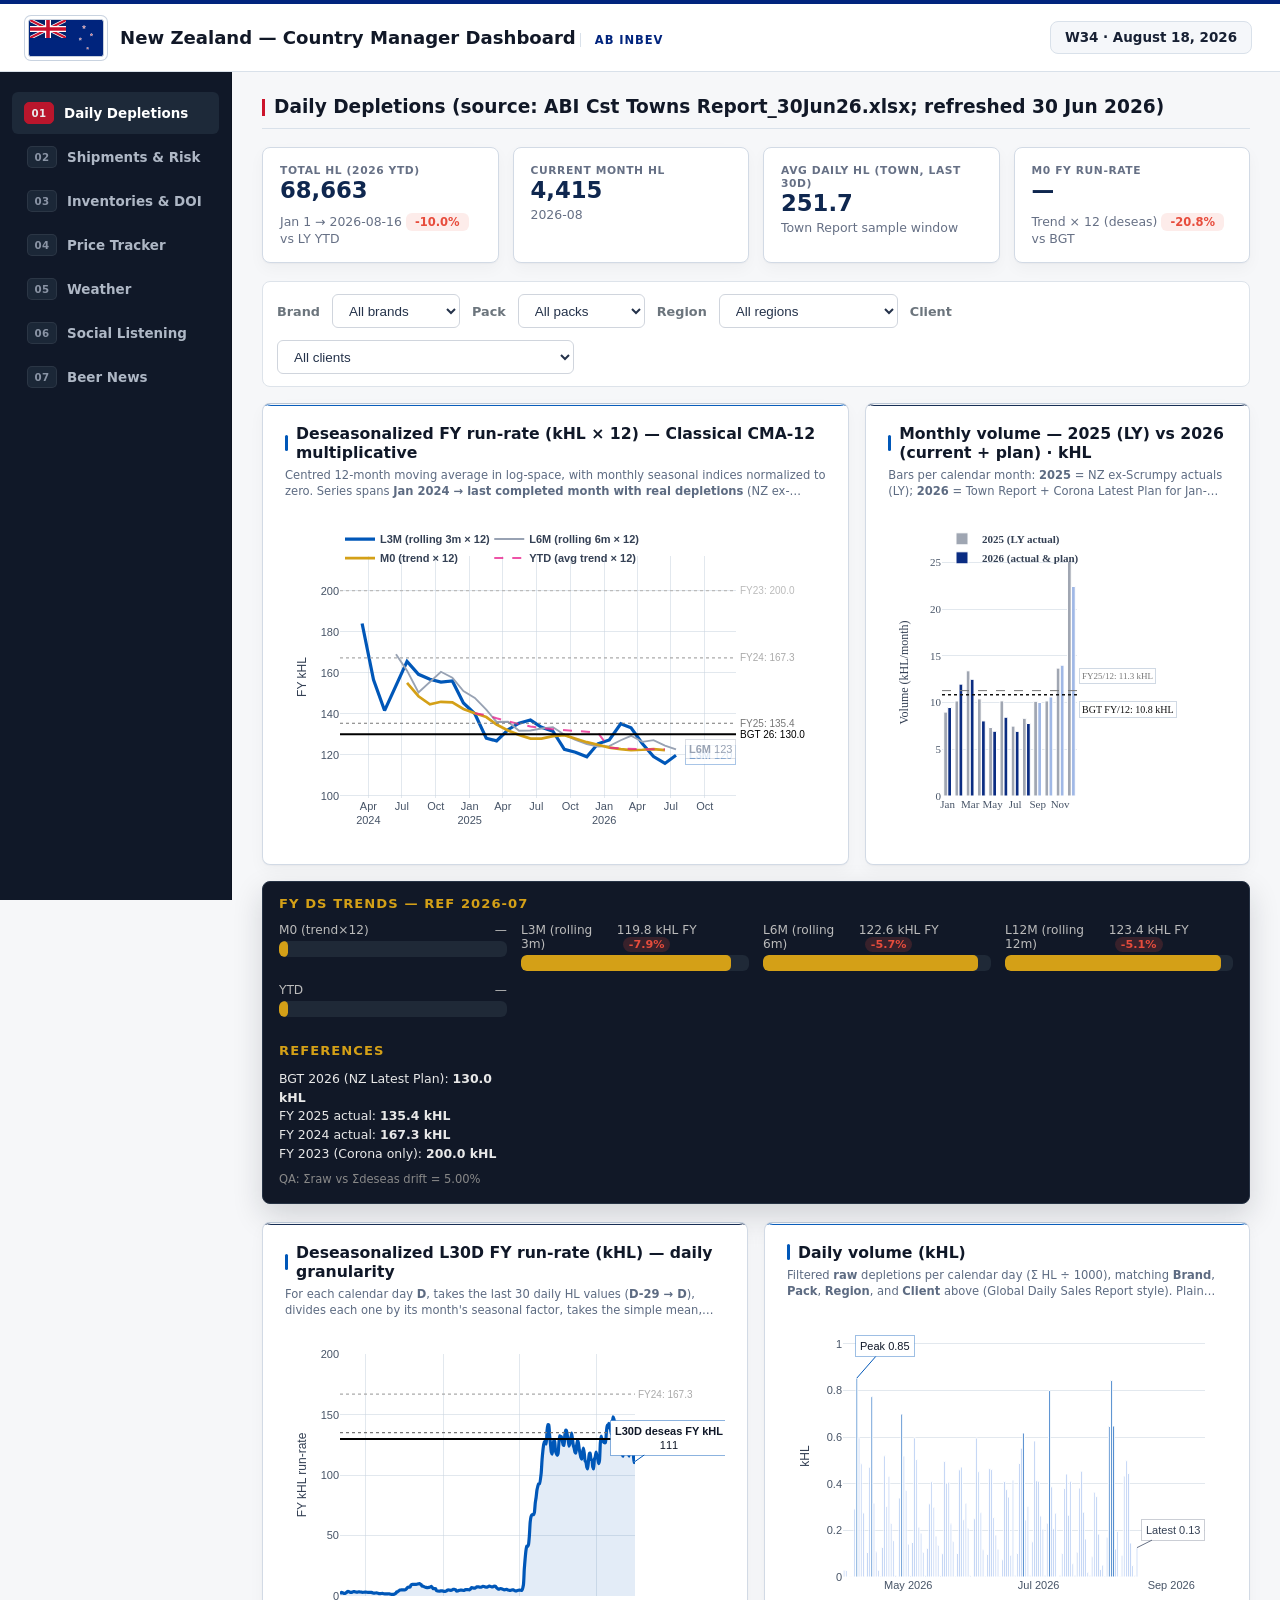
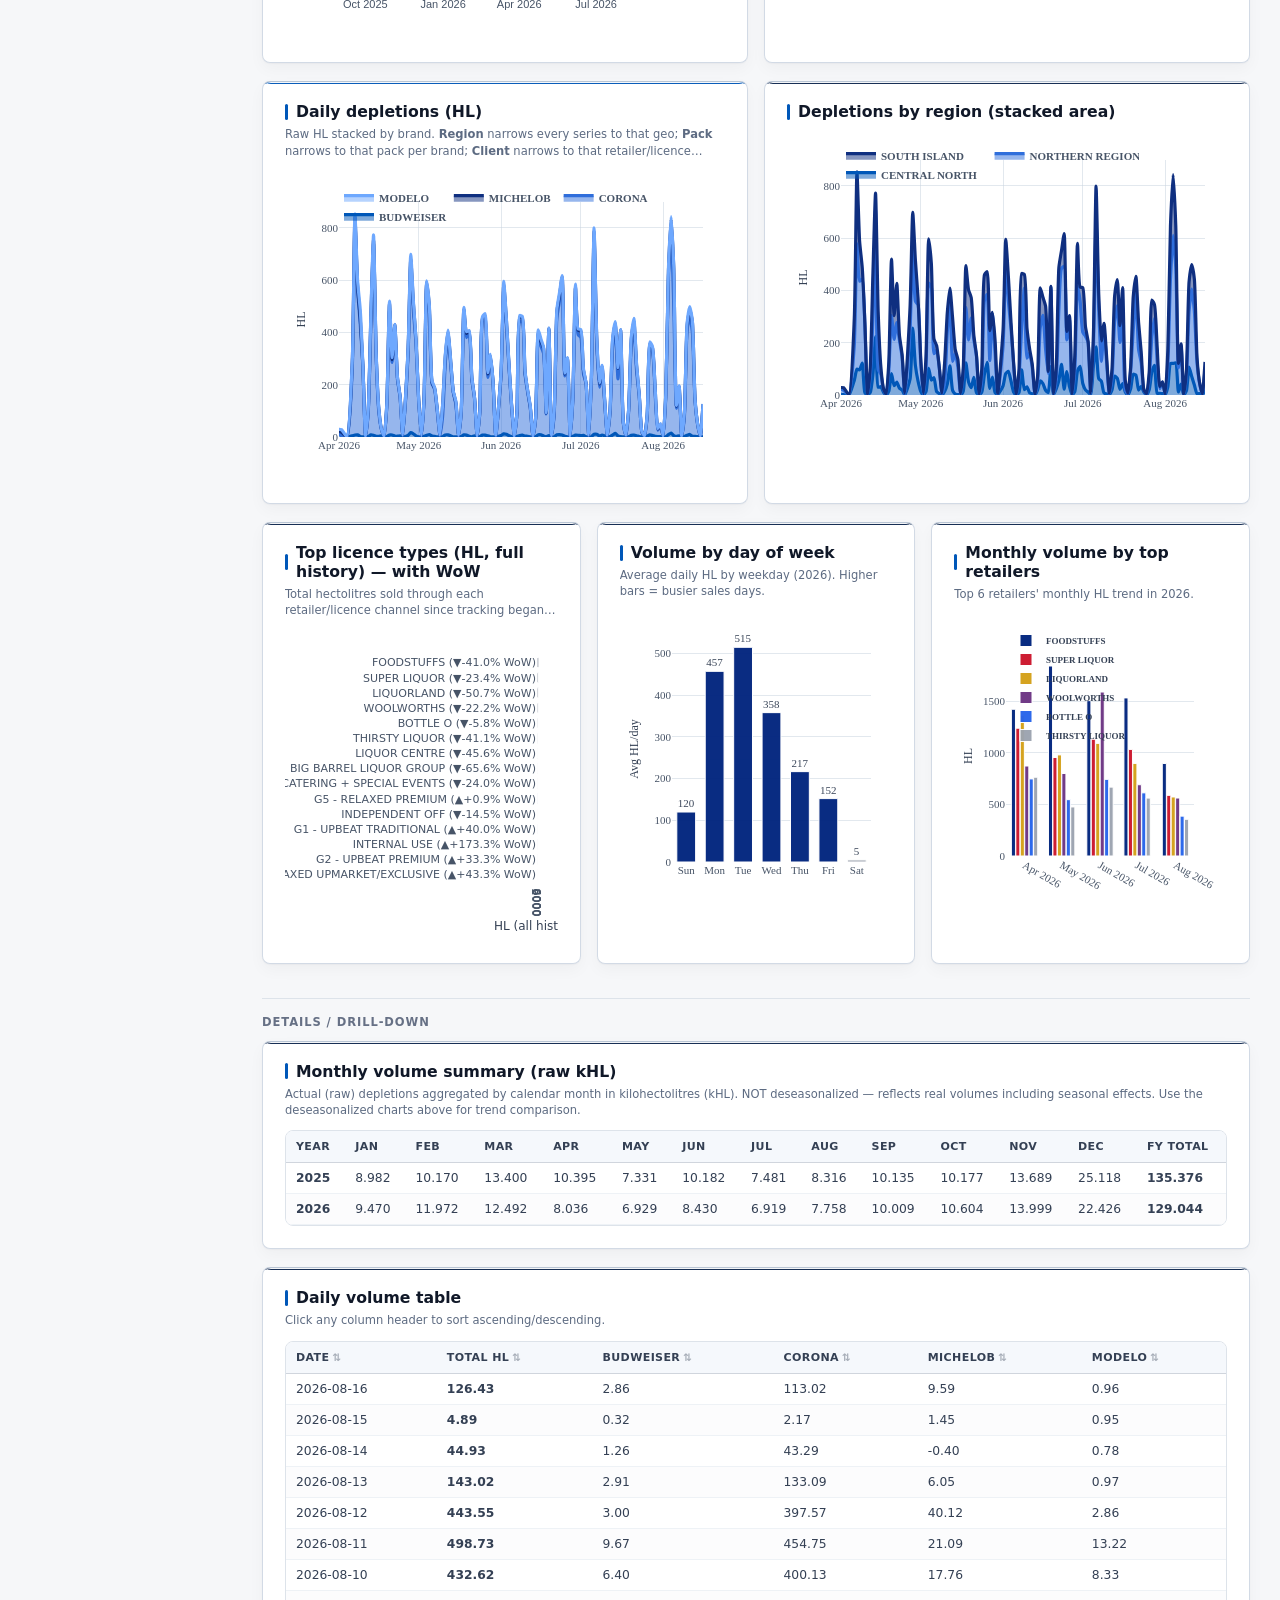
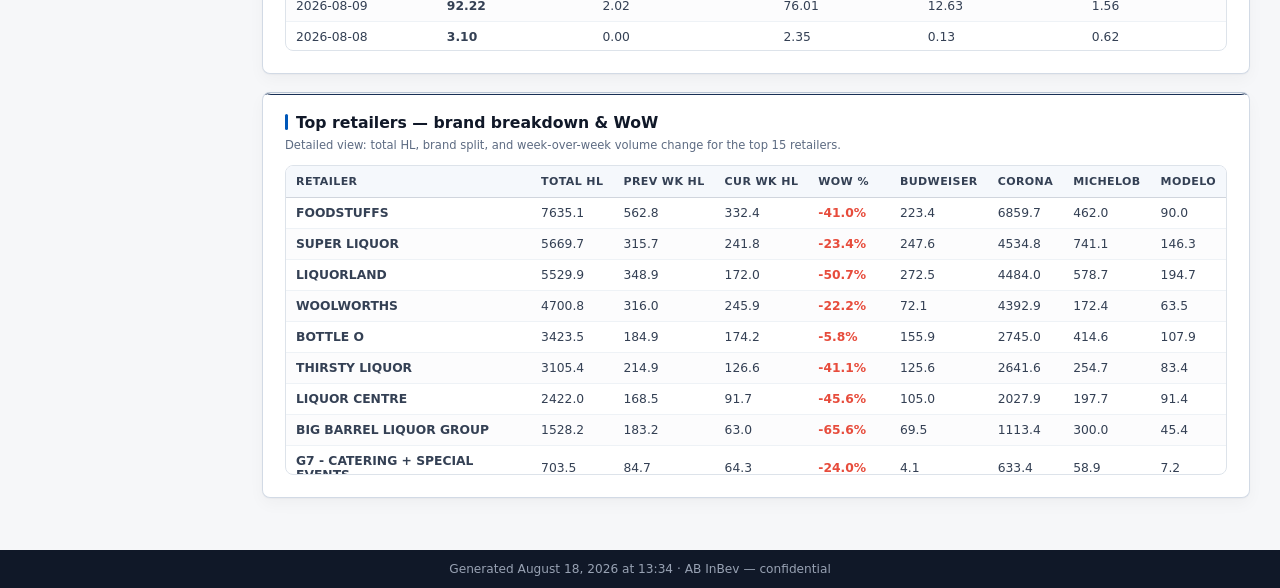
